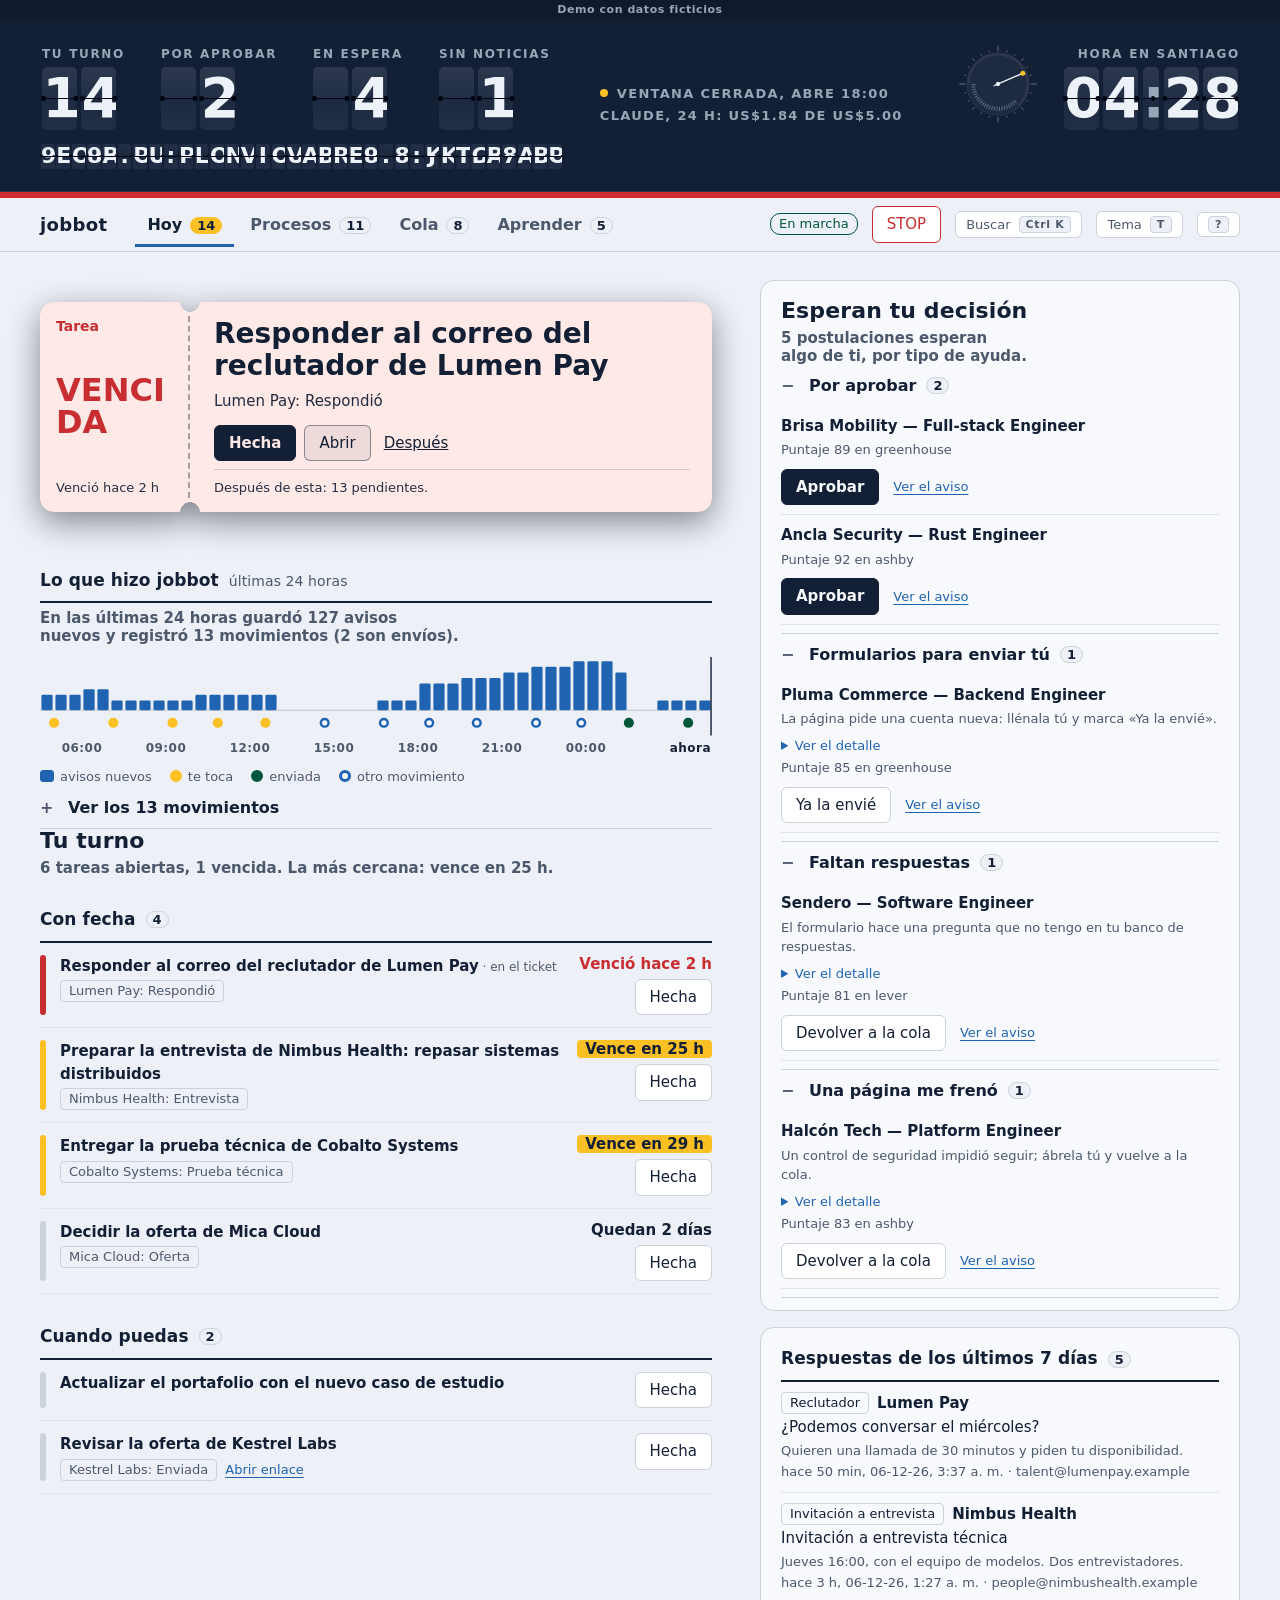
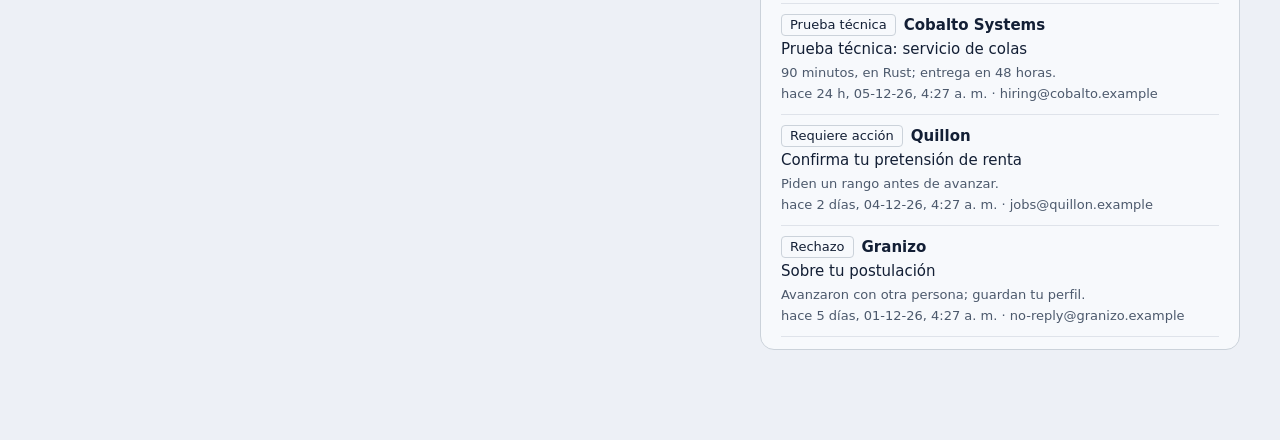
==== site/demo/index.html @ b473098a "feat: The Night Shift, a scroll-driven walkthrough of jobbot Eight acts where scrolling moves the ni" ====
<!doctype html>
<html lang="es">
<head>
<meta charset="utf-8">
<meta name="viewport" content="width=device-width, initial-scale=1">
<title>Panel</title>
<script>
/* The theme before the first paint: ?theme=dark|light wins (the demo on a site asks for it), then the choice
   made here with the T key, otherwise the system decides. */
(function () {
  try {
    var q = new URLSearchParams(location.search).get("theme");
    var t = q === "dark" || q === "light" ? q : localStorage.getItem("panel.theme");
    if (t === "dark" || t === "light") document.documentElement.setAttribute("data-theme", t);
  } catch (e) { /* the system theme stays */ }
})();
</script>
<style>
/* A station for a job search. Every application is a train going through the same five stops, the
   board at the top says at a glance what is waiting for Gonza, and gold means "your turn". The
   board is the one loud thing; everything under it is a quiet printed timetable. */
/* Two themes from one set of rules (docs/COLOR.md). Papel is the light one, Tinta the dark one; both follow the
   system until the T key or the button chooses. Colours are built in OKLCH: one blue (hue 262) for ink and
   structure because blue is the colour people read as trustworthy, its complement amber (hue 85) reserved for
   "your turn", a green only for what is confirmed and a red only for what is late. Every text pair passes
   WCAG AAA or AA, and the four meanings stay apart for the three kinds of colour blindness. */
:root {
  color-scheme: light dark;
  --paper: #edf0f6; --surface: #f7f9fc; --raise: #ffffff; --ink: #131f35; --muted: #4c596c; --line: #cbd2da; --line-soft: #dfe3ea;
  --track: #2063b0; --track-soft: #d5e9fe; --track-ink: #173c70;
  --gold: #fbc024; --gold-ink: #131f35; --gold-soft: #fcf0cb; --gold-text: #704500;
  --bad: #c72d31; --bad-soft: #fee9e7; --on-bad: #ffffff; --ok: #00563a; --ok-soft: #d7f8e8;
  --board: #131f35; --board-hi: #212e45; --board-lo: #0c1628; --board-edge: #2d384d; --chalk: #edf2f9; --chalk-dim: #99a6b8; --gap: #020511;
  --urgent: #d02b31;
  --on-board-ok: #5bf0b8;
  --shade: color-mix(in srgb, var(--gap) 45%, transparent);
  --mood: var(--track);
  --display: "Bahnschrift", "DIN Alternate", "Segoe UI Semibold", "Arial Narrow", system-ui, sans-serif;
  --cond: "Bahnschrift Condensed", "Bahnschrift", "DIN Condensed", "Arial Narrow", system-ui, sans-serif;
  --body: "Segoe UI", system-ui, -apple-system, sans-serif;
  --ease: cubic-bezier(.23, 1, .32, 1);
  --ease-expo: cubic-bezier(.16, 1, .3, 1);
}
@media (prefers-color-scheme: dark) {
  :root:not([data-theme="light"]) {
    --paper: #0a101c; --surface: #121926; --raise: #1b2331; --ink: #e9eff7; --muted: #9eacbe; --line: #2b3648; --line-soft: #1d2634;
    --track: #61afee; --track-soft: #192f46; --track-ink: #abd7fd;
    --gold: #fbc024; --gold-ink: #101a2d; --gold-soft: #3a2c01; --gold-text: #fed25f;
    --bad: #ef6661; --bad-soft: #391716; --on-bad: #060d1a; --ok: #5bf0b8; --ok-soft: #013424;
    --board: #101a2d; --board-hi: #1d283b; --board-lo: #091121; --board-edge: #2f3b50; --chalk: #edf2f9; --chalk-dim: #99a6b8; --gap: #01030c;
    --urgent: #fa6863;
  }
}
:root[data-theme="light"] { color-scheme: light; }
:root[data-theme="dark"] {
  color-scheme: dark;
  --paper: #0a101c; --surface: #121926; --raise: #1b2331; --ink: #e9eff7; --muted: #9eacbe; --line: #2b3648; --line-soft: #1d2634;
  --track: #61afee; --track-soft: #192f46; --track-ink: #abd7fd;
  --gold: #fbc024; --gold-ink: #101a2d; --gold-soft: #3a2c01; --gold-text: #fed25f;
  --bad: #ef6661; --bad-soft: #391716; --on-bad: #060d1a; --ok: #5bf0b8; --ok-soft: #013424;
  --board: #101a2d; --board-hi: #1d283b; --board-lo: #091121; --board-edge: #2f3b50; --chalk: #edf2f9; --chalk-dim: #99a6b8; --gap: #01030c;
  --urgent: #fa6863;
}
* { box-sizing: border-box; }
html { background: var(--paper); }
body { margin: 0; color: var(--ink); font: 15px/1.5 var(--body); background: var(--paper); }
:focus-visible { outline: 3px solid var(--track); outline-offset: 2px; }
a { color: var(--track); text-underline-offset: 3px; text-decoration-thickness: 1px; }
h1, h2, h3, h4 { font-family: var(--display); font-weight: 600; margin: 0; letter-spacing: .005em; }
h2 { font-size: 28px; line-height: 1.1; font-variation-settings: "wdth" 88; }
h3 { font-size: 17px; }
h4 { font-size: 15px; }
p { margin: 0; }
.muted { color: var(--muted); }
.small { font-size: 13px; }
.num { font-variant-numeric: tabular-nums; }
.wrap-any { overflow-wrap: anywhere; }
.sr { position: absolute; width: 1px; height: 1px; margin: -1px; padding: 0; overflow: hidden; clip: rect(0 0 0 0); white-space: nowrap; border: 0; }

/* ---- The board: split-flap counters. Each flap is four halves; the letters are painted by CSS from
   data-c, so no text sits in the page and a screen reader reads the plain numbers instead. */
.board { background: var(--board); color: var(--chalk); border-bottom: 1px solid var(--board-edge); }
.board-in { max-width: 1240px; margin: 0 auto; padding: 18px 20px 14px; display: grid; grid-template-columns: auto minmax(0, 1fr) auto; gap: 10px 36px; align-items: end; }
.b-info { display: grid; gap: 9px; justify-self: center; align-self: end; padding-bottom: 8px; font: 600 13px/1 var(--cond); letter-spacing: .1em; text-transform: uppercase; color: var(--chalk-dim); }
.b-info .led::before { content: ""; display: inline-block; width: 8px; height: 8px; margin-right: 9px; border-radius: 50%; background: color-mix(in srgb, var(--chalk-dim) 45%, var(--board)); vertical-align: 1px; }
.b-info .led.on::before { background: var(--on-board-ok); }
.b-info .led.off::before { background: var(--gold); }
.b-counters { display: flex; flex-wrap: wrap; gap: 14px 34px; }
.b-group { display: grid; gap: 7px; justify-items: start; }
.plate { font: 600 12px/1 var(--cond); letter-spacing: .14em; text-transform: uppercase; color: var(--chalk-dim); padding-left: 2px; }
.b-clock { display: flex; align-items: flex-end; gap: 18px; }
.b-time { display: grid; gap: 7px; justify-items: end; }
.b-dial { display: block; width: 92px; height: 92px; flex: none; }
.dl-face { fill: color-mix(in srgb, var(--chalk) 5%, transparent); stroke: var(--board-edge); stroke-width: 1; }
.dl-busy { fill: none; stroke: var(--chalk-dim); stroke-opacity: .5; stroke-width: 5; stroke-dasharray: 1.3 1.7; }
.dl-rail { fill: none; stroke: var(--board-edge); stroke-width: 3; }
.dl-lit { fill: none; stroke: var(--on-board-ok); stroke-width: 3; stroke-linecap: round; }
.dl-tick { stroke: var(--chalk-dim); stroke-width: 1; stroke-opacity: .75; }
.dl-hand line { stroke: var(--chalk); stroke-width: 1.6; stroke-linecap: round; }
.dl-tip { fill: var(--gold); }
.dl-hub { fill: var(--chalk); }
.flaps { display: inline-flex; align-items: center; font-family: var(--cond); font-weight: 700; }
.flaps.big { font-size: 56px; }
.flaps.mid { font-size: 56px; }
.flaps.small { font-size: 22px; }
.fl { position: relative; display: inline-block; width: .62em; height: 1.12em; margin: 0 .04em; perspective: 520px; font-size: 1em; line-height: 1.12; }
.fl.colon { width: .3em; }
.fl > i { position: absolute; left: 0; right: 0; height: 50%; overflow: hidden; font-style: normal; backface-visibility: hidden; }
.fl > i::before { content: attr(data-c); position: absolute; left: 0; right: 0; height: 200%; text-align: center; line-height: 1.12em; color: var(--chalk); }
.fl .t, .fl .ft { top: 0; border-radius: .09em .09em 0 0; background: linear-gradient(180deg, var(--board-edge), var(--board-hi)); transform-origin: 50% 100%; }
.fl .b, .fl .fb { bottom: 0; border-radius: 0 0 .09em .09em; background: linear-gradient(180deg, color-mix(in srgb, var(--board-hi) 70%, var(--board)), var(--board-hi)); transform-origin: 50% 0; }
.fl .t::before, .fl .ft::before { top: 0; }
.fl .b::before, .fl .fb::before { top: -100%; }
.fl .ft, .fl .fb { visibility: hidden; z-index: 3; }
.fl .fb { transform: rotateX(90deg); }
.flaps.zero .fl > i::before { color: var(--chalk-dim); }
.fl.go .ft, .fl.go .fb { visibility: visible; }
.fl::after { content: ""; position: absolute; left: 0; right: 0; top: calc(50% - .5px); height: 1px; background: var(--gap); z-index: 4; }
.fl::before { content: ""; position: absolute; top: calc(50% - .04em); left: -.02em; width: .08em; height: .08em; border-radius: 50%; background: var(--gap);
  box-shadow: calc(.62em - .04em) 0 0 var(--gap); z-index: 5; }
.fl.colon::before { box-shadow: none; left: 50%; }
.fl.colon > i::before { color: var(--chalk-dim); }
.fl.dim > i::before { color: var(--chalk-dim); }
.b-line { max-width: 1240px; margin: 0 auto; padding: 0 20px 16px; }
.b-line .flaps { max-width: 100%; overflow: hidden; }
.b-line .fl .t, .b-line .fl .ft { background: linear-gradient(180deg, var(--board-hi), color-mix(in srgb, var(--board-hi) 70%, var(--board))); }

/* The edge of the platform: its colour is the state of the day, readable from across the room. */
.platform { height: 6px; background-color: var(--mood); position: relative; overflow: hidden; }
.platform[data-mood="stop"] { background-image: repeating-linear-gradient(135deg, var(--gold) 0 8px, var(--board) 8px 16px); }
.platform::after { content: ""; position: absolute; top: 0; bottom: 0; width: 38%; left: -45%; opacity: 0;
  background: linear-gradient(90deg, transparent, rgba(255, 255, 255, .85), transparent); }
.platform.ceremony::after { animation: sweep 2.2s var(--ease) 1; }
@keyframes sweep { 0% { left: -45%; opacity: .9; } 100% { left: 110%; opacity: 0; } }

/* ---- Bar: sections and controls */
header.top { position: sticky; top: 0; z-index: 2; background: var(--paper);
  border-bottom: 1px solid var(--line); }
.top-in { display: flex; flex-wrap: wrap; align-items: center; gap: 8px 28px; max-width: 1240px; margin: 0 auto; padding: 0 20px; }
.brand { font: 600 18px var(--display); padding: 12px 0; letter-spacing: .02em; }
nav.tabs { display: flex; gap: 4px; position: relative; }
.tab-ink { position: absolute; left: 0; bottom: 0; width: 0; height: 3px; background: var(--track); pointer-events: none;
  transition: transform .34s var(--ease), width .34s var(--ease); }
nav.tabs button { border: 0; border-bottom: 3px solid transparent; border-radius: 0; background: none; padding: 13px 12px 10px;
  font: 600 16px var(--display); color: var(--muted); cursor: pointer; display: inline-flex; gap: 8px; align-items: baseline; }
nav.tabs button:hover { color: var(--ink); }
nav.tabs button[aria-selected="true"] { color: var(--ink); }
nav.tabs button.pop .count { animation: pop .32s var(--ease) 1; }
.count { font: 600 13px var(--display); min-width: 22px; text-align: center; padding: 0 6px; border-radius: 10px;
  background: var(--paper); color: var(--ink); border: 1px solid var(--line); font-variant-numeric: tabular-nums; }
.count.hot { background: var(--gold); color: var(--gold-ink); border-color: var(--gold); }
#controls { display: flex; flex-wrap: wrap; gap: 6px 14px; align-items: center; margin-left: auto; padding: 8px 0; }

main { max-width: 1240px; margin: 0 auto; padding: 28px 20px 90px; background: var(--paper); }
@media (max-width: 700px) {
  header.top { position: static; }
  .top-in { padding: 0 12px; gap: 0 12px; }
  .brand { padding: 10px 0 0; }
  nav.tabs { order: 3; width: 100%; overflow-x: auto; }
  nav.tabs button { flex: 1 0 auto; justify-content: center; padding: 10px 6px 8px; font-size: 14px; gap: 4px; }
  #controls { margin-left: 0; padding: 4px 0 10px; width: 100%; }
  main { padding: 18px 12px 60px; }
  .detail { padding: 14px; }
  .board-in { padding: 12px 12px 8px; grid-template-columns: minmax(0, 1fr); gap: 8px; }
  .b-clock { display: none; }
  .b-info { justify-self: start; gap: 6px; padding-bottom: 0; font-size: 11px; }
  .b-counters { flex-wrap: nowrap; gap: 8px 14px; justify-content: space-between; }
  .plate { font-size: 10px; letter-spacing: .08em; }
  .flaps.big, .flaps.mid { font-size: 34px; }
  .flaps.small { font-size: 12px; }
  .b-line { padding: 0 12px 12px; }
}

/* ---- Buttons and chips */
button { font: inherit; color: inherit; background: var(--raise); border: 1px solid var(--line); border-radius: 6px; padding: 6px 14px; cursor: pointer;
  transition: border-color .15s, background-color .15s, transform .15s var(--ease); }
button:hover:not(:disabled) { border-color: var(--ink); }
button:active:not(:disabled) { transform: translateY(1px); }
button:disabled { opacity: .5; cursor: default; }
button.primary { background: var(--ink); color: var(--surface); border-color: var(--ink); font-weight: 600; }
button.danger { color: var(--bad); border-color: var(--bad); }
button.link { border: 0; background: none; padding: 0; color: inherit; text-align: left; font-weight: 600; }
button.link:hover { text-decoration: underline; }
.chip { display: inline-block; padding: 0 8px; border-radius: 4px; border: 1px solid var(--line); font-size: 13px; line-height: 20px; white-space: nowrap; }
.chip.turn { background: var(--gold); border-color: var(--gold); color: var(--gold-ink); font-weight: 700; }
.chip.check { border: 1px dashed var(--gold); background: var(--gold-soft); }
.chip.wait { border-color: var(--track); color: var(--track); }
.chip.late { background: var(--bad-soft); border-color: var(--bad); color: var(--bad); font-weight: 700; }
.chip.good { background: var(--ok-soft); border-color: var(--ok); color: var(--ok); font-weight: 700; }
.chip.late::before { content: "! "; }
.chip.good::before { content: "\2713  "; }
.badge { display: inline-block; padding: 0 8px; border-radius: 10px; border: 1px solid var(--line); font-size: 13px; line-height: 20px; }
.badge.ok { color: var(--ok); border-color: var(--ok); }
.badge.bad { color: var(--bad); border-color: var(--bad); }
.row { display: flex; flex-wrap: wrap; gap: 8px; align-items: center; }
.row.between { justify-content: space-between; }

/* ---- Hoy */
.hoy { display: grid; grid-template-columns: minmax(0, 1.4fr) minmax(0, 1fr); gap: 20px 48px; align-items: start; }
@media (max-width: 1000px) { .hoy { grid-template-columns: minmax(0, 1fr); } }
/* The ticket and the list share the left column; the decisions take the right one from the top. */
.hoy h2 { font-size: 22px; }
@media (min-width: 1001px) {
  .hoy { grid-template-rows: auto 1fr; }
  .hoy > :nth-child(1) { grid-column: 1; grid-row: 1; }
  .hoy > :nth-child(2) { grid-column: 1; grid-row: 2; }
  .hoy > :nth-child(3) { grid-column: 2; grid-row: 1 / span 2; }
}
.hoy > :nth-child(3) > section { background: var(--surface); border: 1px solid var(--line); border-radius: 14px; padding: 18px 20px 12px; }
.hoy > :nth-child(3) > .block { margin-top: 16px; }
.lead { font: 600 15px var(--display); color: var(--muted); margin-top: 6px; text-wrap: balance; }
.block { margin-top: 30px; }
.block > h3 { padding-bottom: 8px; border-bottom: 2px solid var(--ink); display: flex; gap: 10px; align-items: baseline; }
.block > h3 .count { align-self: center; }
.items { list-style: none; margin: 0; padding: 0; }
.item { display: grid; grid-template-columns: 6px minmax(0, 1fr) auto; gap: 0 14px; padding: 12px 0; border-bottom: 1px solid var(--line-soft); align-items: start; }
.item::before { content: ""; align-self: stretch; border-radius: 3px; background: var(--line); }
.item.now::before { background: var(--gold); }
.item.late::before { background: var(--bad); }
.item.plain { grid-template-columns: minmax(0, 1fr) auto; }
.item.plain::before { display: none; }
.item.stack { grid-template-columns: minmax(0, 1fr); }
.item.next .item-title::after { content: "  \00B7  en el ticket"; font-weight: 500; font-size: 12px; color: var(--muted); }
.act-row { margin-top: 6px; gap: 8px 14px; }
.item-main { display: grid; gap: 3px; min-width: 0; }
.item-title { font-weight: 600; overflow-wrap: anywhere; }
.item-side { display: grid; gap: 6px; justify-items: end; text-align: right; }
.when { font: 600 15px var(--cond); font-variant-numeric: tabular-nums; white-space: nowrap; }
.when.late { color: var(--bad); }
.when.soon { color: var(--gold-ink); background: var(--gold); padding: 0 8px; border-radius: 4px; }
.group { border-bottom: 1px solid var(--line); }
.group > summary { cursor: pointer; padding: 11px 0; font: 600 16px var(--display); display: flex; gap: 10px; align-items: center; list-style: none; }
.group > summary::-webkit-details-marker { display: none; }
.group > summary::before { content: "+"; width: 18px; color: var(--muted); }
.group[open] > summary::before { content: "\2212"; }
.group > .items { padding-bottom: 8px; }
.group .item { padding: 9px 0; }
.fold { margin-top: 4px; }
.fold > summary { cursor: pointer; color: var(--track); font-size: 13px; }
pre.wrap { white-space: pre-wrap; word-break: break-word; max-height: 320px; overflow: auto; background: var(--paper);
  border: 1px solid var(--line); border-radius: 4px; padding: 8px; font: 13px/1.45 var(--body); margin: 6px 0 0; }
.mail { padding: 10px 0; border-bottom: 1px solid var(--line-soft); display: grid; gap: 2px; }
.empty { padding: 14px 0; color: var(--muted); }
.fresh { animation: fresh 2.6s var(--ease) 1; }
@keyframes fresh { 0% { background-color: color-mix(in srgb, var(--track) 24%, transparent); } 100% { background-color: transparent; } }

/* ---- The ticket: the one thing to do now. Its colour says what kind of ask it is (gold: your
   move, teal: the bot waits for your stamp, red: late or stuck), and doing it punches it. */
.ticket-slot { margin: 22px 0 6px; min-height: 0; }
.ticket-wrap { filter: drop-shadow(0 10px 16px var(--shade)); }
.ticket { --tk: var(--gold-soft); --tk-ink: var(--gold-text); --stub: 150px; position: relative; display: grid; grid-template-columns: var(--stub) minmax(0, 1fr);
  color: var(--tk-ink); border-radius: 14px; overflow: hidden;
  -webkit-mask: radial-gradient(circle 10px at var(--stub) 0, transparent 97%, #000) top / 100% 51% no-repeat, radial-gradient(circle 10px at var(--stub) 100%, transparent 97%, #000) bottom / 100% 51% no-repeat;
  mask: radial-gradient(circle 10px at var(--stub) 0, transparent 97%, #000) top / 100% 51% no-repeat, radial-gradient(circle 10px at var(--stub) 100%, transparent 97%, #000) bottom / 100% 51% no-repeat; }
.ticket[data-tone="approve"] { --tk: var(--track-soft); --tk-ink: var(--track-ink); }
.ticket[data-tone="late"] { --tk: var(--bad-soft); --tk-ink: var(--ink); }
.ticket[data-tone="late"] .t-kind, .ticket[data-tone="late"] .t-when { color: var(--bad); }
.ticket-stub, .ticket-body { background: var(--tk); }
.ticket-stub { position: relative; padding: 16px 16px 14px; display: grid; align-content: space-between; gap: 8px; min-height: 150px; }
.ticket-stub::after { content: ""; position: absolute; right: 0; top: 14px; bottom: 14px; border-right: 2px dashed color-mix(in srgb, var(--tk-ink) 38%, transparent); }
.t-kind { font: 600 14px var(--display); }
.t-when { font: 700 44px/1 var(--cond); font-variant-numeric: tabular-nums; letter-spacing: .01em; overflow-wrap: anywhere; }
.t-when.small-text { font-size: 32px; letter-spacing: 0; }
.t-sub { font-size: 13px; opacity: .92; }
.ticket-body { padding: 16px 22px 14px 24px; display: grid; gap: 8px; align-content: start; min-width: 0; }
.t-title { font: 600 28px/1.15 var(--display); overflow-wrap: anywhere; text-wrap: balance; }
.t-title button.link { font: inherit; }
.t-why { font-size: 15px; opacity: .94; overflow-wrap: anywhere; }
.t-acts { margin-top: 4px; }
.ticket button { background: color-mix(in srgb, var(--tk-ink) 7%, transparent); border-color: color-mix(in srgb, var(--tk-ink) 45%, transparent); color: var(--tk-ink); }
.ticket button:hover:not(:disabled) { border-color: var(--tk-ink); background: color-mix(in srgb, var(--tk-ink) 14%, transparent); }
.ticket button.primary { background: var(--tk-ink); color: var(--tk); border-color: var(--tk-ink); }
.ticket button.ghost { background: none; border-color: transparent; text-decoration: underline; padding-left: 4px; padding-right: 4px; }
.t-after { margin-top: auto; padding-top: 8px; font-size: 13px; opacity: .92; border-top: 1px solid color-mix(in srgb, var(--tk-ink) 18%, transparent); }
.t-link { align-self: center; font-size: 14px; color: var(--tk-ink); }
.ticket-clear { display: flex; gap: 18px; align-items: center; padding: 22px 24px; border: 2px dashed var(--line); border-radius: 14px; background: var(--surface); }
.clear-mark { flex: none; width: 46px; height: 46px; border-radius: 50%; border: 4px solid var(--ok); position: relative; }
.clear-mark::after { content: ""; position: absolute; left: 12px; top: 5px; width: 11px; height: 20px; border: solid var(--ok); border-width: 0 4px 4px 0; transform: rotate(40deg); }
.clear-title { font: 600 22px var(--display); }
.punch { position: absolute; left: calc(var(--stub) / 2 - 11px); top: 50%; width: 22px; height: 22px; margin-top: -11px; border-radius: 50%; background: var(--paper);
  box-shadow: inset 0 2px 3px rgba(0, 0, 0, .35); transform: scale(0); z-index: 2; }
.ticket.punched .punch { animation: punch .26s var(--ease) forwards; }
.ticket.punched { animation: press .26s var(--ease); }
.ticket-wrap { transform: perspective(1100px) rotateX(var(--rx, 0deg)) rotateY(var(--ry, 0deg)); transition: transform .18s ease-out; }
.ticket::before { content: none; }
.ticket-wrap.in { animation: ticket-in .42s var(--ease) 1; }
.ticket-wrap.out { animation: ticket-out .24s ease-in forwards; }
@keyframes punch { 0% { transform: scale(0); } 60% { transform: scale(1.25); } 100% { transform: scale(1); } }
@keyframes press { 40% { transform: translateY(2px) scale(.995); } }
@keyframes ticket-in { from { transform: translateX(34px) rotate(.8deg); opacity: 0; } }
@keyframes ticket-out { to { transform: translateX(-46px) rotate(-.8deg); opacity: 0; } }
@media (max-width: 700px) {
  .ticket { --stub: 96px; }
  .t-when { font-size: 32px; }
  .t-when.small-text { font-size: 19px; }
  .plan { overflow-x: auto; padding-bottom: 6px; }
  .plan-in { min-width: 760px; }
  .t-title { font-size: 20px; }
  .ticket-body { padding: 14px 14px 12px 16px; }
}

/* ---- Procesos */
.plan { margin-top: 6px; }
.plan svg { display: block; width: 100%; height: auto; overflow: visible; }
.line { display: grid; grid-template-columns: repeat(5, minmax(0, 1fr)); margin-top: 2px; }
.station { text-align: center; padding: 0 4px; min-width: 0; }
.station-n { font: 700 46px/1 var(--cond); font-variant-numeric: tabular-nums; }
.station-l { font: 600 15px var(--display); }
.station-c { color: var(--muted); font-size: 13px; min-height: 20px; }
.station.empty-stop .station-n { color: var(--muted); opacity: .55; }
.filters { display: flex; flex-wrap: wrap; gap: 8px; margin: 22px 0 6px; }
@media (max-width: 700px) { .filters { flex-wrap: nowrap; overflow-x: auto; padding-bottom: 4px; } .filters button { flex: none; } }
.filters button[aria-pressed="true"] { background: var(--ink); color: var(--surface); border-color: var(--ink); }
.grid-head, .proc { display: grid; grid-template-columns: minmax(180px, 1.5fr) 150px 112px minmax(130px, 1fr) minmax(190px, 1.4fr) 112px;
  gap: 4px 16px; align-items: center; padding-left: 12px; }
.grid-head { padding: 8px 0 8px 12px; border-bottom: 2px solid var(--ink); font: 600 14px var(--display); color: var(--muted); }
.proc { padding-top: 11px; padding-bottom: 11px; border-bottom: 1px solid var(--line-soft); }
.proc.mine { background: linear-gradient(90deg, var(--gold-soft), transparent 28%); box-shadow: inset 4px 0 0 var(--gold); }
.clamp { display: -webkit-box; -webkit-line-clamp: 3; -webkit-box-orient: vertical; overflow: hidden; }
.proc-name { display: grid; gap: 1px; min-width: 0; }
.proc-name .small { overflow-wrap: anywhere; }
.steps { display: flex; gap: 5px; align-items: center; }
.step { width: 14px; height: 14px; border-radius: 50%; border: 3px solid var(--track-soft); background: var(--surface); }
.step.done { background: var(--track); border-color: var(--track); }
.step.here { background: var(--surface); border-color: var(--track); box-shadow: 0 0 0 3px var(--track-soft); }
.step-label { font-size: 13px; color: var(--muted); }
.since { display: flex; align-items: center; gap: 8px; }
.since.stale { color: var(--bad); font-weight: 600; }
.ring { width: 22px; height: 22px; flex: none; }
.ring circle { fill: none; stroke-width: 3.2; }
.ring .rt { stroke: var(--line); }
.ring .rv { stroke: var(--track); stroke-linecap: round; transition: stroke-dashoffset .9s var(--ease); }
.ring.warm .rv { stroke: var(--gold); }
.ring.hot .rv { stroke: var(--bad); }
@media (max-width: 980px) {
  .grid-head { display: none; }
  .proc { grid-template-columns: minmax(0, 1fr) auto; }
  .proc > :nth-child(n+3) { grid-column: 1 / -1; }
}
/* the live map of cars */
.car rect { fill: var(--track-soft); stroke: var(--track); stroke-width: 1.5; }
.car text { font: 700 14px var(--cond); fill: var(--track-ink); letter-spacing: .04em; pointer-events: none; }
.car.mine rect { fill: var(--gold); stroke: var(--gold); }
.car.mine text { fill: var(--gold-ink); }
.car.check rect { fill: var(--surface); stroke: var(--gold); stroke-width: 2; stroke-dasharray: 4 3; }
.car.check text { fill: var(--ink); }
.car.ghost rect { fill: var(--surface); stroke: var(--muted); stroke-dasharray: 3 3; }
.car.ghost text { fill: var(--muted); }
.car .late-dot { fill: var(--bad); stroke: var(--surface); stroke-width: 2; }
.car { cursor: pointer; outline: none; }
.car:focus-visible rect, .car:hover rect { stroke-width: 3; }
.map-label { font: 600 12px var(--cond); fill: var(--muted); letter-spacing: .04em; }
.map-track { stroke: var(--track); stroke-width: 4; stroke-linecap: butt; }
.map-river { fill: url(#river-g); }
.rg-a { stop-color: var(--track); stop-opacity: .38; }
.rg-b { stop-color: var(--ok); stop-opacity: .5; }
.map-flow { stroke: var(--paper); stroke-opacity: .7; stroke-width: 2; stroke-linecap: round; stroke-dasharray: 1 15; animation: flow 2.6s linear infinite; }
@keyframes flow { to { stroke-dashoffset: -32; } }
body.away .map-flow { animation: none; }
.car .wheel { fill: var(--ink); opacity: .55; }
.map-stop { fill: var(--surface); stroke: var(--track); stroke-width: 4.5; }
.map-stop.off { stroke: var(--track-soft); }
.map-num { font: 700 12px var(--cond); fill: var(--track-ink); text-anchor: middle; }
.map-siding { stroke: var(--muted); stroke-width: 2.5; stroke-dasharray: 5 4; fill: none; }
.map-legend { margin-top: 6px; display: flex; flex-wrap: wrap; gap: 4px 18px; align-items: center; }
.sw { display: inline-block; width: 22px; height: 12px; border-radius: 3px; margin-right: 6px; vertical-align: -1px; border: 1.5px solid var(--track); background: var(--track-soft); }
.sw.mine { background: var(--gold); border-color: var(--gold); }
.sw.check { background: var(--surface); border: 2px dashed var(--gold); }
.sw.ghost { background: var(--surface); border: 1.5px dashed var(--muted); }
.map-rail { stroke: var(--track); stroke-opacity: .45; stroke-width: 2; stroke-linecap: round; }
.map-yard { stroke: var(--track); stroke-opacity: .45; stroke-width: 2; }
.car.fresh rect { animation: carpulse 1.4s var(--ease) 3; }
@keyframes carpulse { 50% { stroke-width: 5; filter: brightness(1.25); } }

/* ---- Cola, listas */
.queue-row { display: grid; grid-template-columns: 44px minmax(0, 1fr) auto; gap: 12px; padding: 10px 0; border-bottom: 1px solid var(--line-soft); align-items: baseline; }
.score { font: 700 22px var(--cond); font-variant-numeric: tabular-nums; color: var(--muted); }

/* ---- Detalle */
.detail { display: none; position: fixed; top: 0; right: 0; bottom: 0; width: min(580px, 100vw); overflow: auto; outline: none;
  background: var(--surface); border-left: 1px solid var(--line); padding: 20px; z-index: 3; box-shadow: -18px 0 40px -24px var(--shade);
  view-transition-name: drawer; }
.detail.open { display: block; }
@supports not (view-transition-name: none) { .detail.open { animation: drawer .28s var(--ease); } }
@keyframes drawer { from { transform: translateX(28px); opacity: 0; } }
.detail h2 { font-size: 22px; }
.detail h3 { margin: 22px 0 8px; padding-bottom: 6px; border-bottom: 1px solid var(--line); font-size: 16px; }
.detail ul { margin: 0; padding-left: 20px; }
.detail li { margin: 3px 0; }
img.shot { max-width: 100%; border: 1px solid var(--line); border-radius: 4px; }
input[type="text"], textarea, select { font: inherit; color: inherit; background: var(--paper); border: 1px solid var(--line);
  border-radius: 6px; padding: 7px 9px; width: 100%; max-width: 560px; }
select { width: auto; }
table { border-collapse: collapse; }
td { padding: 2px 14px 2px 0; }

/* ---- Aprender */
.learn { max-width: 760px; }
.question { font: 600 22px/1.35 var(--display); }
.card-q { perspective: 900px; background: var(--raise); border: 1px solid var(--line); border-radius: 16px; padding: 22px 24px;
  box-shadow: 0 18px 34px -24px var(--shade), inset 4px 0 0 var(--track); }
.card-q .question { font-size: 26px; margin: 6px 0 14px; }
.card-q textarea { max-width: none; }
#answer { border-left: 4px solid var(--track); background: var(--track-soft); color: var(--ink); font-size: 14px; }
button[data-grade] { min-width: 44px; font-weight: 700; font-family: var(--cond); font-size: 18px; border-width: 2px; border-color: var(--g); background: color-mix(in srgb, var(--g) 14%, var(--raise)); }
button[data-grade="0"] { --g: var(--muted); } button[data-grade="1"] { --g: color-mix(in srgb, var(--track) 22%, var(--muted)); }
button[data-grade="2"] { --g: color-mix(in srgb, var(--track) 44%, var(--muted)); } button[data-grade="3"] { --g: color-mix(in srgb, var(--track) 66%, var(--muted)); }
button[data-grade="4"] { --g: color-mix(in srgb, var(--track) 86%, var(--muted)); } button[data-grade="5"] { --g: var(--track); }
#answer { transform-origin: 50% 0; animation: unfold .45s var(--ease) 1; }
@keyframes unfold { from { transform: rotateX(-75deg); opacity: 0; } }

.fatal { padding: 24px 0; color: var(--bad); font-weight: 600; }
.toast { position: fixed; left: 50%; bottom: 16px; transform: translateX(-50%); max-width: 90vw; padding: 9px 16px;
  border-radius: 6px; background: var(--ink); color: var(--surface); opacity: 0; pointer-events: none; transform: translate(-50%, 14px);
  transition: opacity .2s, transform .28s var(--ease); z-index: 4; }
.toast.show { opacity: 1; transform: translate(-50%, 0); }
.toast.bad { background: var(--bad); color: var(--on-bad); }

/* ---- The command palette */
.kbd-btn { display: inline-flex; gap: 8px; align-items: center; padding: 3px 10px; font-size: 13px; color: var(--muted); }
.kbd-btn kbd { font: 600 11px var(--cond); letter-spacing: .06em; padding: 1px 6px; border: 1px solid var(--line); border-radius: 4px; background: var(--paper); color: var(--muted); }
.pal-back { position: fixed; inset: 0; z-index: 6; display: grid; justify-items: center; align-content: start; padding: 13vh 14px 0;
  background: color-mix(in srgb, var(--gap) 62%, transparent); animation: pal-fade .16s ease-out; }
.pal { width: min(640px, 100%); background: var(--raise); color: var(--ink); border: 1px solid var(--line); border-radius: 16px; overflow: hidden;
  box-shadow: 0 30px 70px -20px var(--shade); animation: pal-in .2s var(--ease); }
.pal input { display: block; width: 100%; max-width: none; border: 0; border-bottom: 1px solid var(--line); border-radius: 0; background: none; padding: 17px 20px; font-size: 18px; }
.pal input:focus-visible { outline: none; box-shadow: inset 0 -3px 0 var(--track); }
.pal-list { list-style: none; margin: 0; padding: 6px; max-height: 50vh; overflow: auto; }
.pal-item { display: grid; grid-template-columns: 112px minmax(0, 1fr) auto; gap: 12px; align-items: baseline; padding: 9px 12px; border-radius: 9px; cursor: pointer; }
.pal-item.on { background: var(--track-soft); box-shadow: inset 3px 0 0 var(--track); }
.pal-kind { font: 600 12px var(--cond); letter-spacing: .08em; text-transform: uppercase; color: var(--muted); }
.pal-text { font-weight: 600; overflow-wrap: anywhere; }
.pal-extra { font-size: 12px; color: var(--muted); }
.pal-empty { padding: 16px 12px; color: var(--muted); }
.pal-foot { padding: 8px 16px; font-size: 12px; color: var(--muted); border-top: 1px solid var(--line); background: var(--surface); }
@keyframes pal-fade { from { opacity: 0; } }
@keyframes pal-in { from { transform: translateY(-10px) scale(.98); opacity: 0; } }
@media (max-width: 700px) { .kbd-btn kbd, #open-keys { display: none; } .pal-item { grid-template-columns: minmax(0, 1fr); gap: 2px; } }

/* ---- Moving between things. The board stays put; a section slides the way you went (Hoy to Procesos is forward);
   the drawer grows out of the row you opened and leaves back into it; lists glide to their new order. The
   browser does the heavy lifting (view transitions) and the page works exactly the same without them. */
::view-transition { pointer-events: none; }
::view-transition-group(root) { animation: none; }
::view-transition-old(root), ::view-transition-new(root) { animation: none; mix-blend-mode: normal; }
main { view-transition-name: page; }
::view-transition-group(page) { animation-duration: 0s; }
::view-transition-old(page), ::view-transition-new(page) { animation: none; mix-blend-mode: normal; }
[data-vt="sun"]::view-transition-new(page) { animation: sun-in .74s var(--ease-expo) both; }
[data-vt="sun"]::view-transition-old(page) { animation: sun-old .74s var(--ease-expo) both; }
/* Moving along the line: the page slides toward the stop you chose and turns a little as it leaves, the way the
   panel did in the story. Two or three stops away is a longer ride. */
[data-vt="fwd"] { --vt-dir: 1; }
[data-vt="back"] { --vt-dir: -1; }
[data-vt="fwd"]::view-transition-old(page), [data-vt="back"]::view-transition-old(page) { animation: travel-out var(--vt-time, .62s) var(--ease-expo) both; }
[data-vt="fwd"]::view-transition-new(page), [data-vt="back"]::view-transition-new(page) { animation: travel-in var(--vt-time, .62s) var(--ease-expo) both; }
@keyframes travel-out { to { opacity: 0; transform: perspective(1500px) translateX(calc(var(--vt-dir, 1) * -9%)) rotateY(calc(var(--vt-dir, 1) * 10deg)) scale(.95); } }
@keyframes travel-in { from { opacity: 0; transform: perspective(1500px) translateX(calc(var(--vt-dir, 1) * 9%)) rotateY(calc(var(--vt-dir, 1) * -10deg)) scale(.95); } }
.platform .rider { position: absolute; top: 0; bottom: 0; left: 0; width: 56px; border-radius: 3px; background: var(--chalk); opacity: 0; pointer-events: none; }
@keyframes sun-in { from { clip-path: circle(0 at var(--vt-x, 50%) var(--vt-y, 0)); } to { clip-path: circle(var(--vt-r, 160vmax) at var(--vt-x, 50%) var(--vt-y, 0)); } }
@keyframes sun-old { to { transform: scale(.985); opacity: .45; } }
::view-transition-old(drawer):only-child { animation: drawer-out .22s ease-in both; }
::view-transition-new(drawer):only-child { animation: drawer-in .36s var(--ease) both; }
::view-transition-group(drawer) { animation-duration: .3s; animation-timing-function: var(--ease); }
[data-vt="next"]::view-transition-old(drawer) { animation: vt-out .14s ease-in both; }
[data-vt="next"]::view-transition-new(drawer) { animation: vt-in .3s var(--ease) both; }
[data-vt="prev"]::view-transition-old(drawer) { animation: vt-out-r .14s ease-in both; }
[data-vt="prev"]::view-transition-new(drawer) { animation: vt-in-r .3s var(--ease) both; }
::view-transition-group(job) { animation-duration: .42s; animation-timing-function: var(--ease); z-index: 1; }
::view-transition-old(job), ::view-transition-new(job) { height: 100%; width: 100%; object-fit: none; object-position: left center; }
@keyframes vt-out { to { opacity: 0; transform: translateX(-26px); } }
@keyframes vt-in { from { opacity: 0; transform: translateX(26px); } }
@keyframes vt-out-r { to { opacity: 0; transform: translateX(26px); } }
@keyframes vt-in-r { from { opacity: 0; transform: translateX(-26px); } }
@keyframes drawer-out { to { opacity: 0; transform: translateX(44px); } }
@keyframes drawer-in { from { opacity: 0; transform: translateX(44px); } }
@keyframes pop { 40% { transform: scale(1.28); } }
/* where you are: the row the keyboard is on, the thing you were sent to, and what a car and its row share */
li[data-card], li[data-task], section, .ticket-wrap { scroll-margin: 96px 0 28px; }
li.cur { background: color-mix(in srgb, var(--track) 12%, transparent); box-shadow: inset 4px 0 0 var(--track); }
.locate { animation: locate 1.6s var(--ease) 1; border-radius: 10px; }
@keyframes locate { 0%, 40% { outline: 3px solid var(--track); outline-offset: 6px; } 100% { outline: 3px solid transparent; outline-offset: 14px; } }
.proc.hl { background: color-mix(in srgb, var(--track) 11%, transparent); }
.car.hl rect { stroke-width: 3.5; filter: brightness(1.18); }
.b-group[role="button"] { cursor: pointer; border-radius: 8px; padding: 4px 6px 6px; margin: -4px -6px -6px; transition: background-color .15s; }
.b-group[role="button"]:hover { background: rgba(255, 255, 255, .06); }
.b-group[role="button"]:focus-visible { outline: 2px solid var(--chalk); outline-offset: 2px; }
.seq { display: inline-flex; align-items: center; gap: 4px; color: var(--muted); font-size: 13px; font-variant-numeric: tabular-nums; }
.seq button { padding: 2px 9px; }
.timeline { list-style: none; margin: 0; padding: 2px 0 2px 18px; border-left: 2px solid var(--track-soft); }
.timeline li { position: relative; display: grid; gap: 1px; padding: 6px 0 8px; margin: 0; }
.timeline li::before { content: ""; position: absolute; left: -25px; top: 11px; width: 10px; height: 10px; border-radius: 50%; background: var(--surface); border: 3px solid var(--track); }
.timeline li:first-child::before { background: var(--ink); border-color: var(--ink); }
.bars { display: grid; gap: 2px; }
.bar-row { display: grid; grid-template-columns: minmax(110px, 1.3fr) 2fr 38px; gap: 12px; align-items: center; padding: 3px 0; }
.bar-t { display: block; height: 9px; border-radius: 5px; background: var(--line-soft); overflow: hidden; }
.bar-t i { display: block; height: 100%; width: calc(var(--w, 0) * 100%); border-radius: 5px; background: var(--track); transform-origin: 0 50%; animation: grow .7s var(--ease) both; }
.bar-v { font: 700 16px var(--cond); text-align: right; }
@keyframes grow { from { transform: scaleX(0); } }
.keys { position: fixed; left: 16px; bottom: 16px; z-index: 5; width: min(360px, calc(100vw - 32px)); padding: 14px 16px; border-radius: 12px;
  background: var(--raise); border: 1px solid var(--line); box-shadow: 0 22px 50px -18px var(--shade); animation: pal-in .2s var(--ease); }
.keys h3 { font-size: 15px; margin-bottom: 8px; }
.keys dl { margin: 0; display: grid; grid-template-columns: auto 1fr; gap: 6px 14px; font-size: 14px; }
.keys dt kbd { font: 600 12px var(--cond); padding: 1px 7px; border: 1px solid var(--line); border-radius: 4px; background: var(--paper); }
.keys dd { margin: 0; color: var(--muted); }

/* ---- One app, one way of moving: the same gestures as the story that introduces it. A section opens as a
   sun; its title rises out of its baseline; what it lists comes in one after another; the funnel draws itself and
   counts; an approval fills, then confirms in green. All of it plays only when you change section, never on
   the silent refresh, and none of it when the system asks for less motion. */
@property --n { syntax: "<integer>"; inherits: true; initial-value: 0; }
#app.entering h2 { animation: title-rise .8s var(--ease-expo) .06s both; }
#app.entering :is(.ticket-wrap, .lead, li.item, li.proc, li.queue-row, .mail, .station, .block > h3, .card-q, .ticket-clear) {
  animation: row-in .55s var(--ease) calc(var(--i, 0) * 30ms + .16s) both; }
@keyframes title-rise { from { transform: translateY(100%); clip-path: inset(0 0 100% 0); } to { transform: translateY(0); clip-path: inset(0 0 0 0); } }
@keyframes row-in { from { opacity: 0; transform: translateY(12px); } }
#app.entering .station-n { position: relative; color: transparent; }
#app.entering .station-n::after { content: counter(n); counter-reset: n var(--n); position: absolute; inset: 0; color: var(--ink);
  animation: count-up 1.05s var(--ease-expo) .3s both; }
#app.entering .station.empty-stop .station-n::after { color: var(--muted); }
@keyframes count-up { from { --n: 0; } }
button.sending, button.sent { position: relative; overflow: hidden; }
button.sending:disabled, button.sent:disabled { opacity: 1; }
button.sending::after { content: ""; position: absolute; left: 0; right: 0; bottom: 0; height: 3px; background: var(--gold); transform-origin: 0 50%;
  animation: send-bar 1.1s var(--ease) infinite; }
@keyframes send-bar { from { transform: scaleX(0); } to { transform: scaleX(1); } }
button.sent { background: var(--ok-soft); border-color: var(--ok); color: var(--ok); }
button.sent::before { content: "\2713  "; }

/* ---- The story's ideas, as views you use: what jobbot did in the last day (Hoy), the path from a posting to a send,
   the threshold and trust (Cola), and where one application stands among the five layers (the drawer). The same
   words as the story, the same colours as everywhere: gold is your turn, blue is the way, green is confirmed. */
.night-plot { position: relative; margin-top: 12px; }
.night-svg { display: block; width: 100%; height: auto; overflow: visible; }
.n-hatch { stroke: var(--line); stroke-width: 2; }
.n-busy { fill: url(#night-hatch); }
.n-base { stroke: var(--line); stroke-width: 2; }
.n-bar { fill: var(--track); }
.n-now { stroke: var(--ink); stroke-width: 2; }
.n-dot { cursor: pointer; }
.n-dot circle { fill: var(--surface); stroke: var(--track); stroke-width: 3.5; transform-box: fill-box; transform-origin: center; }
.n-dot.ask circle { fill: var(--gold); stroke: var(--gold); }
.n-dot.sent circle { fill: var(--ok); stroke: var(--ok); }
.n-dot:hover circle { stroke: var(--ink); }
.n-axis { position: relative; height: 20px; margin-top: 6px; }
.n-axis span { position: absolute; top: 0; transform: translateX(-50%); font: 600 12px var(--cond); letter-spacing: .04em; color: var(--muted); white-space: nowrap; }
.n-axis span.now { color: var(--ink); font-weight: 700; }
.n-axis span.edge-r { transform: translateX(-100%); }
.n-sub { font: 500 14px var(--display); color: var(--muted); }
.n-list .n-li { display: grid; grid-template-columns: 96px minmax(0, 1fr) auto; gap: 10px; align-items: baseline; padding: 7px 0; border-bottom: 1px solid var(--line-soft); }
.sw.bar { background: var(--track); border-color: var(--track); width: 14px; }
.sw.dot, .sw.dot-ask, .sw.dot-sent { width: 12px; border-radius: 50%; border: 3px solid var(--track); background: var(--surface); }
.sw.dot-ask { background: var(--gold); border-color: var(--gold); }
.sw.dot-sent { background: var(--ok); border-color: var(--ok); }
.sw.hatch { border: 1.5px solid var(--line); background: repeating-linear-gradient(135deg, var(--line) 0 2px, transparent 2px 6px); }

.route-river { fill: url(#route-g); }
.cola-pair { display: grid; grid-template-columns: minmax(0, 1.5fr) minmax(0, 1fr); gap: 0 44px; align-items: start; }
@media (max-width: 900px) { .cola-pair { grid-template-columns: minmax(0, 1fr); } }
.thr-plot { position: relative; margin-top: 8px; padding: 24px 0 24px; }
.thr-svg { display: block; width: 100%; height: 112px; overflow: visible; }
.h-bar { fill: var(--line); }
.h-bar.in { fill: var(--track); }
.h-thr { stroke: var(--ink); stroke-width: 2; vector-effect: non-scaling-stroke; }
.h-if { stroke: var(--ink); stroke-width: 2; stroke-dasharray: 5 4; vector-effect: non-scaling-stroke; }
.thr-axis span { position: absolute; bottom: 0; transform: translateX(-50%); font: 600 12px var(--cond); letter-spacing: .04em; color: var(--muted); white-space: nowrap; }
.thr-axis span.tag { color: var(--ink); font-weight: 700; }
.thr-note { position: absolute; top: 2px; font: 700 15px var(--cond); letter-spacing: .02em; white-space: nowrap; pointer-events: none; }
.thr-note.in { color: var(--track-ink); }
.thr-note.out { color: var(--muted); transform: translateX(-100%); }
.thr-try { display: flex; flex-wrap: wrap; align-items: center; gap: 10px 14px; margin-top: 6px; }
.thr-try input[type="range"] { flex: 1 1 200px; max-width: 360px; accent-color: var(--track); }
.thr-try output { font: 700 20px var(--cond); min-width: 2ch; }
.t-boxes { list-style: none; display: flex; flex-wrap: wrap; gap: 10px; margin: 14px 0 4px; padding: 0; }
.t-box { width: 44px; height: 44px; border-radius: 8px; border: 2px dashed var(--line); display: grid; place-items: center; font: 700 22px var(--cond); color: var(--muted); }
.t-box::before { content: attr(data-n); }
.t-box.done { border: 2px solid var(--ok); background: var(--ok-soft); color: var(--ok); }
.t-box.done::before { content: "\2713"; }
.cap { margin-top: 20px; }
.cap-label { display: flex; justify-content: space-between; gap: 12px; font-size: 14px; margin-bottom: 6px; }
.cap-bar { height: 10px; border-radius: 5px; background: var(--line-soft); overflow: hidden; }
.cap-bar i { display: block; height: 100%; width: calc(var(--w, 0) * 100%); border-radius: 5px; background: var(--track); transform-origin: 0 50%; }
.mini { display: flex; flex-wrap: wrap; align-items: center; gap: 4px 10px; margin-top: 2px; }
.step.here.you { border-color: var(--gold); box-shadow: 0 0 0 3px var(--gold-soft); }

.journey { list-style: none; margin: 6px 0 0; padding: 0; }
.journey li { position: relative; display: grid; grid-template-columns: 26px minmax(0, 1fr); gap: 0 12px; padding: 0 0 16px; margin: 0; }
.journey li::before { content: ""; position: absolute; left: 12px; top: 26px; bottom: 0; width: 2px; background: var(--track-soft); }
.journey li:last-child { padding-bottom: 4px; }
.journey li:last-child::before { content: none; }
.journey li.j-done::before { background: var(--track); }
.j-mark { width: 26px; height: 26px; border-radius: 50%; display: grid; place-items: center; font: 700 15px/1 var(--cond);
  border: 3px solid var(--track-soft); background: var(--surface); color: var(--muted); box-sizing: border-box; }
.j-done .j-mark { background: var(--track); border-color: var(--track); color: var(--paper); }
.j-done .j-mark::before { content: "\2713"; }
.j-robot .j-mark { border-color: var(--track); color: var(--track-ink); }
.j-robot .j-mark::before { content: "\2026"; }
.j-you .j-mark { background: var(--gold); border-color: var(--gold); color: var(--gold-ink); }
.j-you .j-mark::before { content: "!"; }
.j-name { display: flex; flex-wrap: wrap; align-items: center; gap: 4px 10px; font: 600 16px var(--display); min-height: 26px; }
.j-todo .j-name { color: var(--muted); font-weight: 500; }
.j-body { display: grid; gap: 4px; min-width: 0; }
.j-after { margin-top: 10px; padding-top: 10px; border-top: 1px solid var(--line-soft); display: grid; gap: 6px; }
.journey.enter li { animation: row-in .5s var(--ease) calc(var(--i, 0) * 70ms + .15s) both; }

@keyframes bar-up { from { transform: scaleY(0); } }
@keyframes dot-in { from { opacity: 0; transform: scale(.2); } }
@keyframes box-in { from { opacity: 0; transform: scale(.5); } }
#app.entering .n-bar { transform-box: fill-box; transform-origin: 50% 100%; animation: bar-up .6s var(--ease) calc(var(--bi, 0) * 14ms + .22s) both; }
#app.entering .h-bar { transform-box: fill-box; transform-origin: 50% 100%; animation: bar-up .6s var(--ease) calc(var(--bi, 0) * 7ms + .25s) both; }
#app.entering .n-dot circle { animation: dot-in .45s var(--ease) calc(var(--bi, 0) * 14ms + .5s) both; }
#app.entering .t-box.done { animation: box-in .5s var(--ease) calc(var(--bi, 0) * 110ms + .45s) both; }
#app.entering .cap-bar i { animation: grow .8s var(--ease-expo) .6s both; }

/* Movement is for what changed. Whoever asks for less gets none, and a hidden tab pays nothing. */
@media (prefers-reduced-motion: reduce) {
  *, *::before, *::after { animation: none !important; transition: none !important; }
}
body.away .platform { animation: none; }
</style>
</head>
<body>
<section class="board" aria-label="Tablero de salidas">
  <div class="board-in">
    <div class="b-counters" id="b-counters" role="group" aria-label="Cuántas cosas esperan"></div>
    <div class="b-info" id="b-info"></div>
    <div class="b-clock" id="b-clock" aria-hidden="true"></div>
  </div>
  <div class="b-line" id="b-line" aria-hidden="true"></div>
  <p class="sr" id="b-line-sr" role="status"></p>
</section>
<div class="platform" id="platform" data-mood="calm" aria-hidden="true"></div>
<header class="top">
  <div class="top-in">
    <div class="brand">jobbot</div>
    <nav class="tabs" role="tablist" aria-label="Secciones">
      <button role="tab" id="tab-hoy" data-tab="hoy" aria-selected="true" aria-controls="app" tabindex="0">Hoy</button>
      <button role="tab" id="tab-procesos" data-tab="procesos" aria-selected="false" aria-controls="app" tabindex="-1">Procesos</button>
      <button role="tab" id="tab-cola" data-tab="cola" aria-selected="false" aria-controls="app" tabindex="-1">Cola</button>
      <button role="tab" id="tab-learn" data-tab="learn" aria-selected="false" aria-controls="app" tabindex="-1">Aprender</button>
    </nav>
    <div id="controls"></div>
  </div>
</header>
<main id="app" role="tabpanel" aria-labelledby="tab-hoy"><p class="muted">Cargando…</p></main>
<aside id="detail" class="detail" tabindex="-1" aria-label="Detalle de la postulación"></aside>
<div id="toast" class="toast" role="status"></div>
<script>
// Demo of the panel with made-up data. `scripts/build-demo.mjs` pastes this file into a copy of
// `src/panel/page.html` (docs/demo/index.html). The real panel never loads it: page.html only
// looks for `window.__DEMO__`, and nothing on the real server sets it.
//
// Every company below is invented. The data moves as the page is used: approving, closing a task
// or recording an answer changes what the next snapshot says, as the real server would.
(() => {
  "use strict";
  const params = new URLSearchParams(location.search);
  // ?scenario=calm | urgent | stop | empty | window: the mood of the board, for screenshots.
  const scenario = params.get("scenario") || "";
  const MIN = 60000, HOUR = 3600000, DAY = 86400000;
  const t0 = Date.now();
  const ago = (ms) => new Date(Date.now() - ms).toISOString();
  const ahead = (ms) => new Date(Date.now() + ms).toISOString();

  const LABELS = {
    scored: "Puntuadas", prepared: "Preparadas", needs_gonza: "Necesitan a Gonza", submitted: "Enviadas",
    replied: "Respondieron", technical_test: "Prueba técnica", interview: "Entrevista", offer: "Oferta",
    accepted: "Aceptadas", rejected: "Rechazadas", withdrawn: "Retiradas", ghosted: "Sin respuesta",
  };
  const ORDER = Object.keys(LABELS);
  const MARKS = {
    submitted: ["replied", "rejected", "withdrawn", "ghosted"],
    replied: ["technical_test", "interview", "rejected", "withdrawn"],
    technical_test: ["interview", "rejected", "withdrawn"],
    interview: ["offer", "rejected", "withdrawn"],
    offer: ["accepted", "rejected", "withdrawn"],
    ghosted: ["replied", "rejected", "withdrawn"],
  };
  const REASONS = {
    handoff: ["Formularios para enviar tú", "La página pide una cuenta nueva: llénala tú y marca «Ya la envié»."],
    missing_answers: ["Faltan respuestas", "El formulario hace una pregunta que no tengo en tu banco de respuestas."],
    blocked: ["Una página me frenó", "Un control de seguridad impidió seguir; ábrela tú y vuelve a la cola."],
    error: ["La página falló", "El formulario no cargó dos veces seguidas."],
    manual_apply: ["Postular a mano desde el aviso", "Esta oferta solo recibe postulaciones desde su propio sitio."],
  };

  // [key, company, title, score, state, source, days since the last move, note, extra]
  const A = (n, company, title, score, state, source, days, note, extra) => Object.assign({
    key: "demo:" + n, company, title, score, state, source, updated: ago(days * DAY + (n % 5) * HOUR),
    note: note || null, approved: false, kind: null, salary: null,
  }, extra || {});

  let apps = [
    A(1, "Alba Robotics", "Backend Engineer (Rust)", 91, "submitted", "greenhouse", 12, null, { salary: [4800, 6200] }),
    A(2, "Lumen Pay", "Full-stack Engineer", 88, "replied", "lever", 2, "Pidió disponibilidad esta semana", { salary: [4500, 5500] }),
    A(3, "Cobalto Systems", "Senior Platform Engineer", 86, "technical_test", "ashby", 3, "Prueba de 90 minutos en Rust"),
    A(4, "Nimbus Health", "AI Engineer", 90, "interview", "greenhouse", 1, "Entrevista el jueves a las 16:00", { salary: [5200, 6800] }),
    A(5, "Orbe Studio", "Frontend Engineer", 79, "submitted", "ashby", 3),
    A(6, "Tramontana", "Rust Developer", 84, "submitted", "lever", 6),
    A(7, "Kestrel Labs", "Staff Backend Engineer", 87, "submitted", "greenhouse", 9),
    A(8, "Faro Analytics", "Data Engineer", 76, "ghosted", "greenhouse", 21, "Sin noticias desde la primera respuesta"),
    A(9, "Mica Cloud", "Site Reliability Engineer", 93, "offer", "ashby", 0, "Oferta recibida; responder antes del viernes", { salary: [5600, 7000] }),
    A(10, "Vértice AI", "ML Engineer", 82, "submitted", "lever", 1),
    A(11, "Quillon", "TypeScript Engineer", 74, "replied", "greenhouse", 4),
    A(12, "Pluma Commerce", "Backend Engineer", 85, "needs_gonza", "greenhouse", 0, null, { kind: "handoff" }),
    A(13, "Sendero", "Software Engineer", 81, "needs_gonza", "lever", 1, null, { kind: "missing_answers" }),
    A(14, "Halcón Tech", "Platform Engineer", 83, "needs_gonza", "ashby", 0, null, { kind: "blocked" }),
    A(15, "Brisa Mobility", "Full-stack Engineer", 89, "prepared", "greenhouse", 0, null, { shot: true }),
    A(16, "Ancla Security", "Rust Engineer", 92, "prepared", "ashby", 0, null, { shot: true }),
    A(17, "Delta Forge", "Backend Engineer", 80, "prepared", "lever", 0),
    A(18, "Marea Games", "Gameplay Programmer", 71, "scored", "greenhouse", 0),
    A(19, "Zenit Bank", "Platform Engineer", 78, "scored", "greenhouse", 0),
    A(20, "Cinta Labs", "Rust Engineer", 86, "scored", "ashby", 0),
    A(21, "Ocaso Media", "Full-stack Engineer", 69, "scored", "lever", 0),
    A(22, "Peñón Data", "Data Platform Engineer", 77, "scored", "greenhouse", 0),
    A(23, "Granizo", "Backend Engineer", 72, "rejected", "lever", 8, "Eligieron a otra persona"),
    A(24, "Solsticio", "Software Engineer", 70, "rejected", "greenhouse", 14),
    A(25, "Bruma Cloud", "SRE", 75, "rejected", "ashby", 19),
    A(26, "Arrecife", "Backend Engineer", 68, "withdrawn", "lever", 11, "Retirada: el sueldo no llegaba al mínimo"),
  ];
  const events = new Map();
  for (const a of apps) {
    const trail = ["scored"];
    if (!["scored"].includes(a.state)) trail.push("prepared");
    const path = { submitted: ["submitted"], replied: ["submitted", "replied"], technical_test: ["submitted", "replied", "technical_test"],
      interview: ["submitted", "replied", "interview"], offer: ["submitted", "replied", "interview", "offer"], ghosted: ["submitted", "replied", "ghosted"],
      rejected: ["submitted", "rejected"], withdrawn: ["submitted", "withdrawn"], needs_gonza: ["needs_gonza"] }[a.state] || [];
    const all = trail.concat(path.filter((s) => !trail.includes(s)));
    const last = Date.parse(a.updated);
    events.set(a.key, all.map((s, i) => ({ at: new Date(last - (all.length - 1 - i) * (DAY * 1.4)).toISOString(), from: i ? all[i - 1] : null, to: s,
      note: i === all.length - 1 ? a.note : null })));
  }

  let tasks = [
    { id: 101, text: "Responder al correo del reclutador de Lumen Pay", job_key: "demo:2", due_at: ahead(-2 * HOUR), link: null },
    { id: 102, text: "Entregar la prueba técnica de Cobalto Systems", job_key: "demo:3", due_at: ahead(30 * HOUR), link: null },
    { id: 103, text: "Preparar la entrevista de Nimbus Health: repasar sistemas distribuidos", job_key: "demo:4", due_at: ahead(26 * HOUR), link: null },
    { id: 104, text: "Decidir la oferta de Mica Cloud", job_key: "demo:9", due_at: ahead(70 * HOUR), link: null },
    { id: 105, text: "Actualizar el portafolio con el nuevo caso de estudio", job_key: null, due_at: null, link: null },
    { id: 106, text: "Revisar la oferta de Kestrel Labs", job_key: null, due_at: null, link: "https://example.com/kestrel" },
  ];
  const mails = [
    { received_at: ago(50 * MIN), from: "talent@lumenpay.example", company: "Lumen Pay", job_key: "demo:2", kind: "recruiter",
      subject: "¿Podemos conversar el miércoles?", summary: "Quieren una llamada de 30 minutos y piden tu disponibilidad." },
    { received_at: ago(3 * HOUR), from: "people@nimbushealth.example", company: "Nimbus Health", job_key: "demo:4", kind: "interview_invite",
      subject: "Invitación a entrevista técnica", summary: "Jueves 16:00, con el equipo de modelos. Dos entrevistadores." },
    { received_at: ago(1 * DAY), from: "hiring@cobalto.example", company: "Cobalto Systems", job_key: "demo:3", kind: "technical_test",
      subject: "Prueba técnica: servicio de colas", summary: "90 minutos, en Rust; entrega en 48 horas." },
    { received_at: ago(2 * DAY), from: "jobs@quillon.example", company: "Quillon", job_key: "demo:11", kind: "action_required",
      subject: "Confirma tu pretensión de renta", summary: "Piden un rango antes de avanzar." },
    { received_at: ago(5 * DAY), from: "no-reply@granizo.example", company: "Granizo", job_key: "demo:23", kind: "rejection",
      subject: "Sobre tu postulación", summary: "Avanzaron con otra persona; guardan tu perfil." },
  ];

  const DECK = [
    ["Rust", "¿Qué diferencia hay entre `Send` y `Sync`?", "`Send`: el valor puede moverse a otro hilo. `Sync`: una referencia compartida (&T) puede usarse desde varios hilos; T es Sync si &T es Send."],
    ["Rust", "¿Cuándo preferirías `Arc<Mutex<T>>` frente a un canal?", "Cuando varios hilos necesitan leer y mutar el mismo estado; si el flujo es productor-consumidor, un canal evita compartir estado y es más simple de razonar."],
    ["Sistemas distribuidos", "Explica la diferencia entre consistencia fuerte y eventual con un ejemplo.", "Fuerte: toda lectura ve la última escritura (un saldo bancario). Eventual: las réplicas convergen con el tiempo (un contador de visitas). Se elige según el costo de leer un dato viejo."],
    ["Sistemas distribuidos", "¿Qué es la idempotencia y por qué importa en reintentos?", "Aplicar la operación varias veces deja el mismo resultado que una vez. Permite reintentar tras un timeout sin duplicar efectos; se logra con claves de idempotencia."],
    ["SQL", "¿Cuándo un índice compuesto (a, b) NO ayuda a filtrar solo por b?", "Cuando b no es el prefijo: el índice se ordena primero por a, así que filtrar solo por b no puede usarlo de forma eficiente."],
    ["Diseño de APIs", "¿Cómo versionarías una API pública sin romper a los clientes?", "Cambios aditivos compatibles; versión explícita (ruta o cabecera) para los incompatibles; periodo de convivencia con aviso de retiro."],
    ["Comportamental", "Cuéntame de un error tuyo en producción.", "Estructura: contexto, qué falló, cómo lo detectaste, qué hiciste en la hora siguiente, qué cambió para que no se repita. Evita culpar a otros."],
    ["TypeScript", "¿Qué hace `satisfies` y cuándo lo usarías en vez de una anotación?", "Verifica que un valor cumple un tipo sin ensanchar el tipo inferido: conservas literales y claves exactas."],
    ["Rust", "¿Por qué `Rc` no es `Send`?", "Su contador no es atómico: dos hilos podrían corromperlo. `Arc` usa contadores atómicos."],
    ["SQL", "¿Qué es un deadlock y cómo lo reduces?", "Dos transacciones esperan bloqueos que la otra tiene. Orden consistente de acceso, transacciones cortas y reintento ante el error."],
    ["Diseño de APIs", "¿Paginación por offset o por cursor?", "Cursor: estable ante inserciones y eficiente en tablas grandes. Offset es simple pero se degrada y salta o repite filas."],
    ["Comportamental", "¿Por qué quieres cambiar de empresa?", "Habla de lo que buscas (alcance, producto, aprendizaje), no de lo que dejas. Sé concreto."],
  ].map(([topic, question, answer], i) => ({ id: "q" + i, topic, question, answer, offer: i % 3 === 0 ? "Nimbus Health" : null, seen: i < 5, due: i >= 3 && i < 8, grades: [] }));

  const cardOf = (a) => {
    const needs = a.state === "needs_gonza";
    const prepared = a.state === "prepared";
    // like the real card: Aprobar only while there is a dry-run capture waiting for Gonza
    const actions = needs ? (a.kind === "handoff" ? ["confirm"] : ["resolve"]) : prepared && a.shot && !a.approved ? ["approve"] : [];
    return {
      key: a.key, company: a.company, title: a.title, score: a.score, state: a.state, source: a.source,
      url: "https://example.com/" + a.key.replace(":", "/"),
      reason: needs ? REASONS[a.kind][1] : null, reason_kind: needs ? a.kind : null, reason_short: needs ? REASONS[a.kind][1] : null,
      note: a.note, approved: a.approved, has_screenshot: false, has_cv: a.state !== "scored", has_dossier: !!a.dossier, updated_at: a.updated,
      actions, marks: MARKS[a.state] || [],
    };
  };

  const santiago = (ms, withDay) => {
    const f = new Intl.DateTimeFormat("sv-SE", { timeZone: "America/Santiago", year: "numeric", month: "2-digit", day: "2-digit", hour: "2-digit", minute: "2-digit", hour12: false });
    const p = Object.fromEntries(f.formatToParts(new Date(ms)).map((x) => [x.type, x.value]));
    return withDay ? p.year + "-" + p.month + "-" + p.day + " " + p.hour + ":" + p.minute : { h: +p.hour, m: +p.minute };
  };
  const nextWindow = () => {
    const nowS = santiago(Date.now());
    const waitMin = ((18 * 60 - (nowS.h * 60 + nowS.m)) + 1440) % 1440 || 1440;
    return santiago(Date.now() + waitMin * MIN, true);
  };

  let stopped = scenario === "stop";
  const listing = (cards, cap) => ({ total: cards.length, cards: cards.slice(0, cap || 50) });

  function snapshot() {
    const live = ["submitted", "replied", "technical_test", "interview", "offer", "ghosted"];
    let list = apps;
    let taskList = tasks;
    let mailList = mails;
    if (scenario === "empty") { list = []; taskList = []; mailList = []; }
    if (scenario === "calm") { list = apps.filter((a) => !["needs_gonza", "prepared", "offer"].includes(a.state)); taskList = []; mailList = mails.slice(3); }
    if (scenario === "urgent") taskList = tasks.slice(0, 3).map((x, i) => (i === 1 ? Object.assign({}, x, { due_at: ahead(5 * HOUR) }) : x));
    const nowMs = Date.now();
    const withDue = taskList.map((x) => Object.assign({}, x, { overdue: x.due_at ? Date.parse(x.due_at) < nowMs : false }));
    withDue.sort((a, b) => (a.due_at ? Date.parse(a.due_at) : 9e15) - (b.due_at ? Date.parse(b.due_at) : 9e15));
    const board = ORDER.map((state) => {
      const cards = list.filter((a) => a.state === state).map(cardOf).sort((x, y) => y.score - x.score);
      return { state, label: LABELS[state], total: cards.length, cards };
    });
    const count = (s) => list.filter((a) => s.includes(a.state)).length;
    const sentBase = list.length ? 38 : 0;
    return {
      generated_at: new Date(nowMs).toISOString(),
      controls: { stopped, window_open: scenario === "window" ? true : false, next_window: scenario === "window" ? null : nextWindow() },
      metrics: list.length ? { sent_week: 9, responses_week: 3, response_rate: 3 / 9, tests_week: 1, interviews_week: 1, interviews_total: 3, offers_total: 1, interview_to_offer: 1 / 3 }
        : { sent_week: 0, responses_week: 0, response_rate: null, tests_week: 0, interviews_week: 0, interviews_total: 0, offers_total: 0, interview_to_offer: null },
      funnel: { sent: sentBase, answered: sentBase ? 11 : 0, tests: sentBase ? 4 : 0, interviews: sentBase ? 3 : 0, offers: sentBase ? 1 : 0 },
      claude: { spent_24h: 1.84, daily_budget: 5, by_stage: [] },
      pipeline: pipeline(list),
      trust: trust(list),
      activity: activity(list),
      today: { tasks_total: withDue.length, tasks: withDue, emails_total: mailList.length, emails: mailList },
      needs_gonza: listing(list.filter((a) => a.state === "needs_gonza").map(cardOf)),
      awaiting_approval: listing(list.filter((a) => a.state === "prepared" && a.shot && !a.approved).map(cardOf)),
      board,
      learn: learn(),
    };
  }

  // ---- What the story's views draw: the last 24 hours, the week's path from posting to send, and trust.
  // Everything here is made up, but it adds up with the lists of the page: the layers count what the lists show.

  // Gonza's busy hours, as the dial of the board draws them: weekdays 09:00 to 18:00 in Santiago.
  const busyAt = (ms) => {
    const day = new Date(ms).toLocaleDateString("en-US", { timeZone: "America/Santiago", weekday: "short" });
    const p = santiago(ms);
    const mins = p.h * 60 + p.m;
    return day !== "Sat" && day !== "Sun" && mins >= 9 * 60 && mins < 18 * 60;
  };
  const lcg = (i) => ((i * 9301 + 49297) % 233280) / 233280;

  function activity(list) {
    const SLOT = 30 * MIN;
    const nowMs = Date.now();
    const lastStart = Math.floor(nowMs / SLOT) * SLOT;
    const firstStart = lastStart - 47 * SLOT;
    const slots = [];
    for (let i = 0; i < 48; i++) {
      const at = firstStart + i * SLOT;
      const open = !busyAt(at);
      const hour = santiago(at).h;
      const weight = !open ? 0 : hour >= 18 || hour < 1 ? 9 : hour < 7 ? 6 : 2;
      slots.push({ at: new Date(at).toISOString(), open, seen: list.length ? Math.round(weight * lcg(i + 3)) : 0 });
    }
    const moves = [];
    const open = slots.map((s, i) => (s.open ? i : -1)).filter((i) => i >= 0);
    const movers = list.filter((a) => ["needs_gonza", "prepared", "scored"].includes(a.state))
      .concat(list.filter((a) => a.key === "demo:5" || a.key === "demo:10"));
    if (open.length) {
      movers.forEach((a, j) => {
        const slot = open[Math.min(open.length - 1, Math.floor(((j + 0.5) * open.length) / movers.length))];
        const at = Math.min(nowMs - (j + 1) * MIN, firstStart + slot * SLOT + ((j * 7) % 25) * MIN);
        moves.push({ at: new Date(at).toISOString(), key: a.key, company: a.company, title: a.title, to: a.state === "submitted" ? "submitted" : a.state });
      });
    }
    moves.sort((x, y) => Date.parse(y.at) - Date.parse(x.at));
    return { from: new Date(firstStart).toISOString(), to: new Date(lastStart + SLOT).toISOString(), slot_minutes: 30, slots, moves, moves_total: moves.length };
  }

  function pipeline(list) {
    const counts = new Array(101).fill(0);
    if (!list.length) return { days: 7, threshold: 60, seen: 0, above: 0, with_cv: 0, complete: 0, sent: 0, score_counts: counts };
    const n = (pred) => list.filter(pred).length;
    const sent = 9;
    const complete = sent + n((a) => a.state === "prepared" && (a.shot || a.approved));
    const withCv = complete + n((a) => a.state === "prepared" && !(a.shot || a.approved)) + n((a) => a.state === "needs_gonza");
    const above = withCv + n((a) => a.state === "scored");
    const seen = 287;
    // the scores of those that passed (the lists above, plus nine sent ones), then the rest, bunched around 46
    const passed = list.filter((a) => ["scored", "prepared", "needs_gonza"].includes(a.state)).map((a) => a.score)
      .concat([91, 88, 86, 90, 79, 84, 87, 82, 74]).slice(0, above);
    for (const score of passed) counts[score] += 1;
    const rest = seen - passed.length;
    const weights = [];
    for (let s = 22; s <= 59; s++) weights.push([s, Math.exp(-Math.pow((s - 46) / 9, 2) / 2)]);
    const total = weights.reduce((x, [, w]) => x + w, 0);
    // largest remainders, so the bunch is smooth and the total is exact
    const shares = weights.map(([s, w]) => [s, (rest * w) / total]);
    let placed = 0;
    for (const [s, share] of shares) { counts[s] += Math.floor(share); placed += Math.floor(share); }
    shares.sort((x, y) => (y[1] % 1) - (x[1] % 1));
    for (let i = 0; i < rest - placed; i++) counts[shares[i][0]] += 1;
    return { days: 7, threshold: 60, seen, above, with_cv: withCv, complete, sent, score_counts: counts };
  }

  function trust(list) {
    const approved = list.filter((a) => a.approved).length;
    const reviewed = 3 + approved;
    return { reviewed, first_n: 5, review_phase: reviewed < 5, sent_24h: list.length ? 2 : 0, cap: reviewed < 5 ? 10 : 25, cap_after: 25 };
  }

  function learn() {
    const topics = Array.from(new Set(DECK.map((q) => q.topic)));
    return {
      total: DECK.length, seen: DECK.filter((q) => q.seen).length, due: DECK.filter((q) => q.due && !q.done).length,
      weak_topics: [{ topic: "Sistemas distribuidos", average: 2.1 }, { topic: "SQL", average: 2.8 }],
      topics: topics.map((topic) => {
        const qs = DECK.filter((q) => q.topic === topic);
        return { topic, seen: qs.filter((q) => q.seen).length, total: qs.length, due: qs.filter((q) => q.due && !q.done).length };
      }),
      gaps: [
        { id: "g1", topic: "Colas y backpressure", offer_key: "demo:3", offer: "Cobalto Systems", seen: false },
        { id: "g2", topic: "Evaluación de modelos en producción", offer_key: "demo:4", offer: "Nimbus Health", seen: false },
        { id: "g3", topic: "Presupuestos de error (SRE)", offer_key: "demo:9", offer: "Mica Cloud", seen: true },
      ],
    };
  }

  function detail(a) {
    const c = cardOf(a);
    return {
      card: c, location: "Remoto, América Latina", remote: true, apply_url: c.url,
      first_seen: new Date(Date.parse(a.updated) - 3 * DAY).toISOString(), posted_at: null,
      salary_min: a.salary ? a.salary[0] : null, salary_max: a.salary ? a.salary[1] : null,
      score_detail: { "Coincidencia de stack": 34, "Remoto real": 20, "Sueldo sobre el mínimo": 18, "Responsabilidades": 12, "Señales de la empresa": a.score - 84 > 0 ? 7 : 3 },
      gaps: a.key === "demo:3" ? [{ topic: "Colas y backpressure", seen: false }] : [],
      events: (events.get(a.key) || []).slice().reverse(),
      dossier: a.state === "interview" ? "Equipo de modelos de lenguaje clínicos. Dos entrevistadores técnicos. Preparar: evaluación offline frente a online, y cómo medir regresiones." : null,
      description: "Buscamos una persona para trabajar en " + a.title.toLowerCase() + " dentro de un equipo pequeño y remoto.\n\nHarás: diseñar servicios, revisar código, medir lo que construyes.\nPuntos a favor: experiencia con sistemas en producción.",
    };
  }

  const ok = (message, extra) => ({ ok: true, status: 200, data: Object.assign({ ok: true, message }, extra || {}) });
  const no = (status, message) => ({ ok: false, status, data: { ok: false, message } });
  const byKey = (k) => apps.find((a) => a.key === k);
  const move = (a, to, note) => {
    events.get(a.key).push({ at: new Date().toISOString(), from: a.state, to, note: note || null });
    a.state = to; a.updated = new Date().toISOString(); if (note) a.note = note;
  };
  let queue = DECK.filter((q) => q.due);

  async function handle(path, body) {
    await new Promise((r) => setTimeout(r, 90));
    const url = new URL(path, location.href);
    const p = url.pathname.replace(/^.*\/api\//, "/api/");
    if (p === "/api/snapshot") return { ok: true, status: 200, data: snapshot() };
    if (p === "/api/job") { const a = byKey(url.searchParams.get("key")); return a ? { ok: true, status: 200, data: detail(a) } : no(404, "No existe esa postulación"); }
    if (p === "/api/stop") { stopped = true; return ok("Listo: jobbot se detuvo."); }
    if (p === "/api/resume") { stopped = false; return ok("Listo: jobbot sigue."); }
    if (p === "/api/approve") { const a = byKey(body.key); if (!a) return no(404, "No existe: " + body.key); a.approved = true; a.shot = false; return ok("Aprobada: la próxima corrida la envía."); }
    if (p === "/api/resolve") { const a = byKey(body.key); if (!a) return no(404, "No existe: " + body.key); move(a, "prepared", "Resuelta por Gonza"); a.shot = false; return ok("Devuelta a la cola."); }
    if (p === "/api/confirm") { const a = byKey(body.key); if (!a) return no(404, "No existe: " + body.key); move(a, "submitted", "Confirmada por Gonza"); return ok("Marcada como enviada."); }
    if (p === "/api/task/done") {
      const i = tasks.findIndex((x) => x.id === body.id);
      if (i < 0) return no(409, "Esa tarea ya estaba cerrada.");
      tasks.splice(i, 1); return ok("Tarea cerrada.");
    }
    if (p === "/api/mark") {
      const a = byKey(body.key);
      if (!a) return no(404, "No existe: " + body.key);
      if (!(MARKS[a.state] || []).includes(body.state)) return no(409, "No se pudo marcar: ya no se puede pasar a ese estado.");
      move(a, body.state, body.note); return ok("Registrado: " + LABELS[body.state].toLowerCase() + ".");
    }
    if (p === "/api/learn/next") {
      const topic = url.searchParams.get("topic");
      const pool = queue.filter((q) => !q.done && (!topic || q.topic === topic));
      const q = pool[0] || DECK.find((x) => (!topic || x.topic === topic) && !x.done);
      return { ok: true, status: 200, data: { card: q ? { id: q.id, topic: q.topic, question: q.question, offer: q.offer } : null } };
    }
    if (p === "/api/learn/answer") { const q = DECK.find((x) => x.id === url.searchParams.get("id")); return q ? { ok: true, status: 200, data: { answer: q.answer } } : no(404, "Pregunta desconocida"); }
    if (p === "/api/learn/grade") {
      const q = DECK.find((x) => x.id === body.id); if (!q) return no(404, "Pregunta desconocida");
      q.seen = true; q.done = true; return ok("Nota " + body.grade + " registrada; la repasas " + (body.grade >= 4 ? "en 6 días." : "mañana."));
    }
    return no(404, "No existe");
  }

  window.__DEMO__ = { api: handle, startedAt: t0 };
  // A visit from five hours ago, so the page has something to say about what changed since.
  try { if (!localStorage.getItem("panel.lastVisit")) localStorage.setItem("panel.lastVisit", ago(5 * HOUR)); } catch (e) { /* no storage */ }

  document.addEventListener("DOMContentLoaded", () => {
    const style = document.createElement("style");
    style.textContent = ".demo-badge{display:block;padding:0 12px;text-align:center;font:600 11px/20px system-ui,sans-serif;letter-spacing:.05em;"
      + "background:#101a2d;color:#99a6b8}";
    document.head.append(style);
    const badge = document.createElement("div");
    badge.className = "demo-badge";
    badge.textContent = "Demo con datos ficticios";
    document.body.prepend(badge);
  });
})();

</script>
<script>
"use strict";
(() => {
  // The token arrives in the address, is read once and is taken out of the address bar.
  const params = new URLSearchParams(location.search);
  const token = params.get("t") || "";
  // Shown inside another page (the demo on a site), the panel leaves the browser history alone.
  const embedded = window.top !== window || params.has("embed");
  history.replaceState(null, "", location.pathname + location.hash);

  const STATE_LABELS = {
    scored: "Puntuada", prepared: "Preparada", needs_gonza: "Necesita a Gonza", submitted: "Enviada",
    replied: "Respondió", technical_test: "Prueba técnica", interview: "Entrevista", offer: "Oferta",
    accepted: "Aceptada", rejected: "Rechazada", withdrawn: "Retirada", ghosted: "Sin respuesta",
  };
  const MARK_LABELS = {
    replied: "Respondió", technical_test: "Prueba técnica", interview: "Entrevista", offer: "Oferta",
    accepted: "Aceptada", rejected: "Rechazada", withdrawn: "Retirada", ghosted: "Sin respuesta",
  };
  const ACTION_LABELS = { approve: "Aprobar", resolve: "Devolver a la cola", confirm: "Ya la envié" };
  const ACTION_HINTS = {
    approve: "Revisé la captura y está bien: la próxima corrida la envía.",
    resolve: "Arreglé lo que la detuvo; que vuelva a la cola.",
    confirm: "La envié yo o sí llegó; márcala como enviada.",
  };
  const KIND_LABELS = {
    ack: "Acuse", rejection: "Rechazo", recruiter: "Reclutador", interview_invite: "Invitación a entrevista",
    technical_test: "Prueba técnica", action_required: "Requiere acción", other: "Otro",
  };
  // The five stations every application goes through, left to right.
  const STATIONS = [
    { state: "submitted", label: "Enviada" },
    { state: "replied", label: "Respondió" },
    { state: "technical_test", label: "Prueba técnica" },
    { state: "interview", label: "Entrevista" },
    { state: "offer", label: "Oferta" },
  ];
  const LIVE = ["submitted", "replied", "technical_test", "interview", "offer", "ghosted"];
  const CLOSED = ["accepted", "rejected", "withdrawn"];
  // The kinds of "needs Gonza", in the order they are shown.
  const REASON_GROUPS = [
    { kind: "approve", title: "Por aprobar" },
    { kind: "handoff", title: "Formularios para enviar tú" },
    { kind: "missing_answers", title: "Faltan respuestas" },
    { kind: "blocked", title: "Una página me frenó" },
    { kind: "error", title: "La página falló" },
    { kind: "manual_apply", title: "Postular a mano desde el aviso" },
    { kind: "other", title: "Otras" },
  ];
  const STALE_DAYS = 10;
  const OPEN_BELOW = 7;
  const REDRAW_MS = 10 * 60 * 1000;

  const state = {
    snap: null, last: "", tab: "hoy", filter: "all", openKey: null, detail: null, shotUrl: null, shotKey: null, note: "",
    folds: {}, fresh: new Set(), skipped: new Set(), ticketId: null, hadTicket: false, punched: 0,
    rings: new Set(), carPos: new Map(), after: [], whatIf: null, journeyIn: false,
    scroll: {}, cursor: null, returnTo: null, drawerPushed: false, ignorePop: 0, vtBusy: false,
    drill: { card: null, shown: false, answer: "", text: "", topic: "", empty: false },
  };

  // Where Gonza was, kept for the visit (not for ever): the section, the filter and the folds he opened.
  const TABS = ["hoy", "procesos", "cola", "learn"];
  const FILTERS = ["all", "mine", "wait", "stale"];
  const keep = {
    get(name) { try { return JSON.parse(sessionStorage.getItem("panel." + name) || "null"); } catch (e) { return null; } },
    set(name, value) { try { sessionStorage.setItem("panel." + name, JSON.stringify(value)); } catch (e) { /* no storage */ } },
  };
  const persist = () => keep.set("view", { tab: state.tab, filter: state.filter, folds: state.folds });
  const startRoute = routeOfHash();
  const saved = embedded ? null : keep.get("view");
  if (saved && FILTERS.includes(saved.filter)) state.filter = saved.filter;
  if (saved && saved.folds && typeof saved.folds === "object") state.folds = saved.folds;
  if (startRoute) state.tab = startRoute.tab;
  else if (saved && TABS.includes(saved.tab)) state.tab = saved.tab;

  // Builds an element. Every child that is not a node becomes a text node, so data can never be
  // read as markup.
  function h(tag, attrs, ...kids) {
    const el = document.createElement(tag);
    for (const [name, value] of Object.entries(attrs || {})) {
      if (value === false || value == null) continue;
      if (name === "class") el.className = value;
      else if (name.startsWith("on")) el.addEventListener(name.slice(2), value);
      else el.setAttribute(name, value === true ? "" : String(value));
    }
    for (const kid of kids.flat(Infinity)) {
      if (kid === false || kid == null) continue;
      el.append(kid instanceof Node ? kid : document.createTextNode(String(kid)));
    }
    return el;
  }

  // Replaces the children of a box with the parts that exist. `replaceChildren` would print a
  // missing part (a `null` from a condition) as the text "null".
  function fill(box, ...parts) {
    box.replaceChildren(...parts.filter((part) => part != null && part !== false));
  }

  // A button for something that cannot be undone. The first click only arms it and says so; a
  // second, deliberate click within a few seconds does the thing. Two clicks in the same instant
  // (a double click by habit) count as one, so that cannot confirm by accident.
  const ARM_MIN_MS = 350;
  const ARM_MAX_MS = 5000;
  function twoStep(label, run) {
    let armedAt = 0;
    let timer = 0;
    return (e) => {
      const button = e.currentTarget;
      if (armedAt === 0) {
        armedAt = Date.now();
        button.textContent = "¿Seguro? Pulsa otra vez";
        timer = setTimeout(() => { armedAt = 0; button.textContent = label; }, ARM_MAX_MS);
        return;
      }
      if (Date.now() - armedAt < ARM_MIN_MS) return;
      clearTimeout(timer);
      armedAt = 0;
      button.textContent = label;
      run(button);
    };
  }

  // A link only when the address is http or https.
  function link(url, text) {
    if (!/^https?:\/\//i.test(url || "")) return h("span", { class: "muted" }, text || url || "");
    return h("a", { href: url, target: "_blank", rel: "noopener noreferrer" }, text || url);
  }

  const pct = (x) => (x == null ? "n/a" : Math.round(x * 100) + "%");
  const usd = (x) => "US$" + Number(x).toFixed(2);
  function when(iso) {
    try {
      return new Date(iso).toLocaleString("es-CL", { timeZone: "America/Santiago", dateStyle: "short", timeStyle: "short" });
    } catch (e) {
      return iso;
    }
  }
  function plural(n, one, many) { return n + " " + (n === 1 ? one : many); }

  // "hace 3 h", "hace 2 días": how long ago, in words.
  function ago(iso, nowMs) {
    const minutes = Math.floor((nowMs - Date.parse(iso)) / 60000);
    if (!(minutes >= 0)) return "ahora";
    if (minutes < 60) return "hace " + Math.max(minutes, 1) + " min";
    const hours = Math.floor(minutes / 60);
    if (hours < 48) return "hace " + hours + " h";
    return "hace " + Math.floor(hours / 24) + " días";
  }
  const daysSince = (iso, nowMs) => Math.max(0, Math.floor((nowMs - Date.parse(iso)) / 86400000));

  // The time left to a task, or how late it is, with a tone for the page to colour.
  function countdown(task, nowMs) {
    if (!task.due_at) return null;
    const ms = Date.parse(task.due_at) - nowMs;
    if (task.overdue || ms < 0) {
      const hours = Math.floor(-ms / 3600000);
      return { text: "Venció " + (hours < 48 ? "hace " + Math.max(hours, 1) + " h" : "hace " + Math.floor(hours / 24) + " días"), tone: "late" };
    }
    const hours = Math.floor(ms / 3600000);
    if (hours < 1) return { text: "Vence en menos de 1 h", tone: "soon" };
    if (hours < 48) return { text: "Vence en " + hours + " h", tone: "soon" };
    return { text: "Quedan " + Math.floor(hours / 24) + " días", tone: "" };
  }

  const toastBox = document.getElementById("toast");
  let toastTimer = 0;
  function toast(message, ok) {
    toastBox.textContent = message;
    toastBox.className = "toast show " + (ok ? "ok" : "bad");
    clearTimeout(toastTimer);
    toastTimer = setTimeout(() => { toastBox.className = "toast"; }, 6000);
  }

  // The static demo (docs/demo, made-up data) sets `window.__DEMO__`; the real panel never has it.
  const demo = window.__DEMO__ || null;
  async function api(path, body) {
    if (demo) return demo.api(path, body);
    const init = { headers: { "X-Panel-Token": token } };
    if (body !== undefined) {
      init.method = "POST";
      init.headers["Content-Type"] = "application/json";
      init.body = JSON.stringify(body);
    }
    let res;
    try {
      res = await fetch(path, init);
    } catch (e) {
      return { ok: false, status: 0, data: { message: "No se pudo hablar con el panel: ¿se cerró jobbot panel?" } };
    }
    let data = null;
    try { data = await res.json(); } catch (e) { /* not JSON */ }
    return { ok: res.ok, status: res.status, data };
  }

  const said = (r, fallback) => (r.data && r.data.message) || fallback;

  function fatal(message) {
    document.getElementById("app").replaceChildren(h("p", { class: "fatal" }, message));
    document.getElementById("controls").replaceChildren();
    document.getElementById("detail").className = "detail";
  }

  async function refresh(force) {
    const r = await api("/api/snapshot");
    if (r.status === 401 || r.status === 403) {
      fatal("El panel no reconoce este enlace: la clave cambia cada vez que se inicia jobbot panel. Ábrelo de nuevo con el enlace que imprime.");
      return false;
    }
    if (!r.ok) { toast(said(r, "No se pudo leer el panel."), false); return false; }
    const key = JSON.stringify(Object.assign({}, r.data, { generated_at: "" }));
    // Nothing changed, but the clock did: the countdowns, "hace 3 h" and the days without news are
    // worked out from the snapshot's own time, so an old picture is drawn again after a while.
    const aged = state.snap != null && Date.parse(r.data.generated_at) - Date.parse(state.snap.generated_at) >= REDRAW_MS;
    if (!force && key === state.last && !aged) return true;
    // Never redraw under a half-typed answer; the next poll tries again.
    if (!force && typing()) return true;
    state.last = key;
    const news = state.snap ? diffSnapshots(state.snap, r.data) : sinceLastVisit(r.data);
    state.snap = r.data;
    state.fresh = news.fresh;
    render();
    if (news.lines.length) announce(news.lines);
    if (news.big) ceremony();
    // The marks of what is new last a moment; a redraw after that does not point at them again.
    setTimeout(() => { state.fresh = new Set(); }, 4000);
    return true;
  }

  function typing() {
    const a = document.activeElement;
    return a != null && document.getElementById("app").contains(a) && /^(TEXTAREA|INPUT|SELECT)$/.test(a.tagName);
  }

  // An action: the button is off while the request runs, then everything is read again.
  const SEQUENCE = { "/api/approve": "Aprobada", "/api/confirm": "Anotada" };
  async function act(path, body, button, onOk) {
    const staged = !!(button && SEQUENCE[path]) && !still();
    if (button) button.disabled = true;
    if (staged) button.classList.add("sending");
    const r = await api(path, body);
    toast(said(r, r.ok ? "Hecho." : "No se pudo."), r.ok);
    if (r.ok && onOk) onOk();
    if (staged) {
      button.classList.remove("sending");
      if (r.ok) {
        button.classList.add("sent");
        button.textContent = SEQUENCE[path];
        await new Promise((resolve) => setTimeout(resolve, 600));
      }
    }
    await refresh(true);
    if (state.openKey) await openJob(state.openKey);
    return r;
  }

  // ---- What the page knows about the processes, built from one snapshot

  const norm = (text) => String(text || "").toLowerCase();
  function escapeRegExp(text) { return text.replace(/[.*+?^${}()|[\]\\]/g, "\\$&"); }

  // The application a task belongs to: by its key when it has one, else by a company name that the
  // task text says out loud (whole word, at least three letters). A task that names several
  // companies belongs to none of them, so a to-do about a batch is never pinned on one process.
  function ownerOf(task, cards) {
    // A task with a key belongs to that application or to none: never to another one that happens
    // to share a company name.
    if (task.job_key) return cards.find((c) => c.key === task.job_key) || null;
    const text = norm(task.text);
    const named = cards.filter((c) => {
      const name = norm(c.company).trim();
      return name.length >= 3 && new RegExp("(^|[^\\p{L}\\p{N}])" + escapeRegExp(name) + "($|[^\\p{L}\\p{N}])", "u").test(text);
    });
    // Exactly one application named, or the text is about something else (a batch, two companies,
    // a company with two open applications) and no process is pinned.
    return named.length === 1 ? named[0] : null;
  }

  function model(s) {
    const nowMs = Date.parse(s.generated_at);
    const live = [];
    for (const col of s.board) if (LIVE.includes(col.state)) live.push(...col.cards);
    const tasks = s.today.tasks.map((task) => ({ task, owner: ownerOf(task, live) }));
    const nextByKey = new Map();
    for (const item of tasks) {
      if (item.owner && !nextByKey.has(item.owner.key)) nextByKey.set(item.owner.key, item.task);
    }
    const procs = live.map((card) => {
      const task = nextByKey.get(card.key) || null;
      let turn = "wait";
      if (task) turn = "mine";
      else if (card.state === "offer") turn = "mine";
      else if (card.state === "ghosted") turn = "check";
      else if (card.state !== "submitted") turn = "check";
      const days = daysSince(card.updated_at, nowMs);
      return { card, task, turn, days, stale: card.state === "submitted" && days >= STALE_DAYS };
    });
    // Whose turn first; inside a group the nearest deadline (none last), then the longest wait. Every
    // key is a plain number, so the order is the same whichever pair the sort compares.
    const rank = { mine: 0, check: 1, wait: 2 };
    const due = (p) => (p.task && p.task.due_at ? Date.parse(p.task.due_at) : Number.MAX_SAFE_INTEGER);
    procs.sort((a, b) => rank[a.turn] - rank[b.turn] || Math.sign(due(a) - due(b)) || b.days - a.days);
    return { nowMs, tasks, procs };
  }

  // ---- The board: split-flap counters, the line of announcements, the clock and the platform edge

  // A flap shows one letter at a time, and the drum turns forward only, so a change from 3 to 7
  // runs through 4, 5 and 6 like the real boards do.
  const DRUM = " 0123456789ABCDEFGHIJKLMNOPQRSTUVWXYZ:.-/+";
  const motion = window.matchMedia("(prefers-reduced-motion: reduce)");
  const still = () => motion.matches || document.hidden;
  const flapText = (text) => String(text == null ? "" : text).normalize("NFD").replace(/[̀-ͯ]/g, "").toUpperCase().replace(/[^0-9A-Z:.\-/+ ]/g, " ");

  function paintCell(el, ch) {
    for (const part of el.children) part.setAttribute("data-c", ch);
    el._c = ch;
  }

  function flapCell(extra) {
    const el = h("span", { class: "fl" + (extra ? " " + extra : "") }, h("i", { class: "t" }), h("i", { class: "b" }), h("i", { class: "ft" }), h("i", { class: "fb" }));
    paintCell(el, " ");
    return el;
  }

  // One turn of the flap: the top half falls over the new letter, then the bottom half lands.
  function flipOnce(el, from, to, ms) {
    const [top, bottom, ft, fb] = el.children;
    top.setAttribute("data-c", to);
    bottom.setAttribute("data-c", from);
    ft.setAttribute("data-c", from);
    fb.setAttribute("data-c", to);
    el.classList.add("go");
    const down = ft.animate([{ transform: "rotateX(0deg)", filter: "brightness(1)" }, { transform: "rotateX(-90deg)", filter: "brightness(.45)" }],
      { duration: ms, easing: "ease-in", fill: "forwards" });
    return down.finished.then(() => {
      const up = fb.animate([{ transform: "rotateX(90deg)", filter: "brightness(.45)" }, { transform: "rotateX(0deg)", filter: "brightness(1)" }],
        { duration: ms, easing: "ease-out", fill: "forwards" });
      return up.finished.then(() => {
        paintCell(el, to);
        el.classList.remove("go");
        down.cancel();
        up.cancel();
      });
    });
  }

  // Sends a flap to a letter. Changes queue up on the flap, so a second one waits for the first.
  function flipTo(el, to, delay) {
    el._q = (el._q || Promise.resolve()).then(async () => {
      if (delay) await new Promise((r) => setTimeout(r, delay));
      if (el._c === to) return;
      if (still()) { paintCell(el, to); return; }
      const size = DRUM.length;
      const dest = DRUM.indexOf(to);
      let at = DRUM.indexOf(el._c);
      const steps = (dest - at + size) % size;
      if (steps > 5) { at = (dest - 5 + size) % size; paintCell(el, DRUM[at]); }
      const ms = steps > 3 ? 36 : 62;
      while (at !== dest) {
        const next = (at + 1) % size;
        await flipOnce(el, DRUM[at], DRUM[next], ms);
        at = next;
      }
    }).catch(() => paintCell(el, to));
  }

  function flapRow(size, cells) {
    const row = h("span", { class: "flaps " + size }, cells);
    row._cells = cells.filter((c) => !c.classList.contains("colon"));
    return row;
  }
  const flapCells = (n) => Array.from({ length: n }, () => flapCell());

  // Writes a text on a row, the letters turning one after another.
  function flapSet(row, text, stagger) {
    const chars = flapText(text).padEnd(row._cells.length, " ").slice(0, row._cells.length);
    row._cells.forEach((cell, i) => flipTo(cell, chars[i], i * (stagger == null ? 38 : stagger)));
  }

  const board = { counters: {}, line: null, clock: null, clockText: "", lines: [], at: 0, pending: [], holdUntil: 0, timer: 0 };

  const BOARD_GO = {
    turn: "Ir a lo siguiente que te toca", approve: "Ir a lo que espera tu aprobación",
    wait: "Ver los procesos que esperan a la empresa", stale: "Ver los procesos sin noticias",
  };

  function buildBoard() {
    const groups = [["turn", "Tu turno"], ["approve", "Por aprobar"], ["wait", "En espera"], ["stale", "Sin noticias"]];
    document.getElementById("b-counters").replaceChildren(...groups.map(([id, label]) => {
      const row = flapRow("big", flapCells(2));
      board.counters[id] = row;
      return h("div", { class: "b-group", "data-b": id, role: "button", tabindex: "0", title: BOARD_GO[id],
        onclick: (e) => jump(id, centerOf(e.currentTarget)),
        onkeydown: (e) => { if (e.key === "Enter" || e.key === " ") { e.preventDefault(); jump(id); } } },
        h("span", { class: "plate" }, label), row, h("span", { class: "sr", "data-sr": id }, "0"));
    }));
    const colon = flapCell("colon");
    paintCell(colon, ":");
    board.clock = flapRow("mid", [flapCell(), flapCell(), colon, flapCell(), flapCell()]);
    document.getElementById("b-clock").replaceChildren(buildDial(), h("div", { class: "b-time" }, h("span", { class: "plate" }, "Hora en Santiago"), board.clock));
    board.line = flapRow("small", flapCells(34));
    document.getElementById("b-line").replaceChildren(board.line);
    tickClock();
    setInterval(tickClock, 1000);
    board.timer = setInterval(rotateLine, 7000);
  }

  // The 24-hour dial of the story, small: midnight at the top, the bot's window (18:00 to 09:00) over the top with
  // the part that has gone by lit, the hours Gonza is busy hatched underneath, and a hand for now.
  const dial = { hand: null, lit: null, hours: null };
  const DIAL_C = 50;
  const DIAL_R = 36;
  const dialPoint = (r, deg) => { const a = (deg * Math.PI) / 180; return [DIAL_C + r * Math.sin(a), DIAL_C - r * Math.cos(a)]; };
  const dialArc = (r, d0, d1) => {
    const [x0, y0] = dialPoint(r, d0);
    const [x1, y1] = dialPoint(r, d1);
    return "M" + x0.toFixed(2) + " " + y0.toFixed(2) + " A" + r + " " + r + " 0 " + (d1 - d0 > 180 ? 1 : 0) + " 1 " + x1.toFixed(2) + " " + y1.toFixed(2);
  };
  function buildDial() {
    const ticks = [];
    for (let hr = 0; hr < 24; hr++) {
      const [x0, y0] = dialPoint(DIAL_R + 4, hr * 15);
      const [x1, y1] = dialPoint(DIAL_R + (hr % 6 === 0 ? 11 : hr % 3 === 0 ? 8 : 6), hr * 15);
      ticks.push(sv("line", { class: "dl-tick", x1: x0.toFixed(2), y1: y0.toFixed(2), x2: x1.toFixed(2), y2: y1.toFixed(2) }));
    }
    dial.lit = sv("path", { class: "dl-lit", d: "" });
    dial.hand = sv("g", { class: "dl-hand" },
      sv("line", { x1: DIAL_C, y1: DIAL_C + 5, x2: DIAL_C, y2: DIAL_C - DIAL_R + 3 }),
      sv("circle", { class: "dl-tip", cx: DIAL_C, cy: DIAL_C - DIAL_R + 3, r: 3 }));
    return sv("svg", { class: "b-dial", viewBox: "-6 -6 112 112", "aria-hidden": "true" },
      sv("circle", { class: "dl-face", cx: DIAL_C, cy: DIAL_C, r: DIAL_R + 2 }),
      sv("path", { class: "dl-busy", d: dialArc(DIAL_R - 6, 135, 270) }),
      sv("path", { class: "dl-rail", d: dialArc(DIAL_R, 270, 495) }),
      dial.lit, ticks, dial.hand,
      sv("circle", { class: "dl-hub", cx: DIAL_C, cy: DIAL_C, r: 2.6 }));
  }
  function setDial(hours) {
    const deg = (hours % 24) * 15;
    const inWindow = hours >= 18 || hours < 9;
    const end = hours >= 18 ? deg : deg + 360;
    dial.lit.setAttribute("d", inWindow && end - 270 > 0.5 ? dialArc(DIAL_R, 270, end) : "");
    dial.hand.setAttribute("transform", "rotate(" + deg.toFixed(2) + " " + DIAL_C + " " + DIAL_C + ")");
  }
  // On the first draw the night goes by: the hand runs from 18:00 to the hour it is.
  function moveDial(hours) {
    if (!dial.hand) return;
    const first = dial.hours == null;
    dial.hours = hours;
    if (!first || still()) { setDial(hours); return; }
    const to = hours >= 18 ? hours : hours + 24;
    const t0 = performance.now() + 250;
    const step = (now) => {
      const k = Math.min(1, Math.max(0, (now - t0) / 1500));
      setDial(18 + (to - 18) * (k >= 1 ? 1 : 1 - Math.pow(2, -10 * k)));
      if (k < 1) requestAnimationFrame(step);
    };
    setDial(18);
    requestAnimationFrame(step);
  }

  function tickClock() {
    let text;
    try {
      text = new Date().toLocaleTimeString("es-CL", { timeZone: "America/Santiago", hour: "2-digit", minute: "2-digit", hour12: false });
    } catch (e) {
      text = "--:--";
    }
    if (text === board.clockText) return;
    board.clockText = text;
    flapSet(board.clock, text.replace(/\D/g, "").replace(/^(\d{2})(\d{2})$/, "$1$2"), 0);
    const hm = /^(\d{2}):(\d{2})$/.exec(text);
    if (hm) moveDial(Number(hm[1]) + Number(hm[2]) / 60);
  }

  function countOnBoard(id, n) {
    const row = board.counters[id];
    const text = n > 99 ? "99" : String(n).padStart(2, " ");
    flapSet(row, text, 70);
    row.classList.toggle("zero", n === 0);
    const sr = document.querySelector('[data-sr="' + id + '"]');
    if (sr) sr.textContent = String(n);
  }

  // The messages the board rotates through, in the order of what matters.
  function boardLines(m) {
    const s = state.snap;
    const c = s.controls;
    const out = [];
    if (c.stopped) out.push("STOP ACTIVO  SIN ENVIOS");
    else if (c.window_open === true) out.push("VENTANA DE ENVIO ABIERTA");
    else if (c.window_open === false) {
      const hour = String(c.next_window || "").split(" ")[1];
      out.push("VENTANA DE ENVIO ABRE " + (hour || ""));
    }
    const dated = m.tasks.filter((t) => t.task.due_at);
    if (dated.length) {
      const left = countdown(dated[0].task, m.nowMs);
      out.push((dated[0].owner ? dated[0].owner.company : "TAREA") + "  " + left.text);
    }
    const offer = m.procs.find((p) => p.card.state === "offer");
    if (offer) out.push("OFERTA DE " + offer.card.company + " ESPERA");
    const interview = m.procs.find((p) => p.card.state === "interview");
    if (interview) out.push("ENTREVISTA CON " + interview.card.company);
    if (out.length === 0) out.push("TODO AL DIA");
    return out.map((text) => flapText(text).slice(0, 34).trimEnd());
  }

  // An announcement jumps the queue and stays for a while; then the rotation goes on.
  function announce(lines) {
    board.pending.push(...lines.slice(0, 4).map((text) => flapText(text).slice(0, 34).trimEnd()));
    board.holdUntil = 0;
    rotateLine();
  }

  function rotateLine() {
    if (!board.line || (document.hidden && board.at > 0)) return;
    if (Date.now() < board.holdUntil) return;
    let text;
    if (board.pending.length) {
      text = board.pending.shift();
      board.holdUntil = Date.now() + 6500;
    } else {
      if (board.lines.length === 0) return;
      board.at = (board.at + 1) % board.lines.length;
      text = board.lines[board.at];
    }
    flapSet(board.line, text, 14);
    document.getElementById("b-line-sr").textContent = text;
  }

  // The colour of the platform edge: the state of the day, readable from across the room.
  const MOOD_COLOURS = { calm: "var(--track)", turn: "var(--gold)", urgent: "var(--urgent)", stop: "var(--gold)" };
  function moodOf(m) {
    const s = state.snap;
    if (s.controls.stopped) return "stop";
    const urgent = m.tasks.some((t) => t.task.overdue || (t.task.due_at && Date.parse(t.task.due_at) - m.nowMs < 24 * 3600000));
    if (urgent) return "urgent";
    return turnCount(m) > 0 ? "turn" : "calm";
  }

  // The tab says how many things wait for Gonza, in its title and in its little icon. The title
  // stays generic on purpose.
  const icon = { link: null, url: null, key: "" };
  function setTabIcon(count, mood) {
    const key = count + "|" + mood;
    if (key === icon.key) return;
    icon.key = key;
    try {
      const canvas = document.createElement("canvas");
      canvas.width = 64;
      canvas.height = 64;
      const g = canvas.getContext("2d");
      g.fillStyle = "#101a2d";
      g.beginPath();
      g.roundRect(2, 2, 60, 60, 12);
      g.fill();
      g.fillStyle = "#edf2f9";
      g.font = "700 40px 'Bahnschrift Condensed', 'Arial Narrow', sans-serif";
      g.textAlign = "center";
      g.textBaseline = "middle";
      g.fillText(count > 99 ? "99" : String(count), 32, 29);
      g.fillStyle = { calm: "#61afee", turn: "#fbc024", urgent: "#fa6863", stop: "#fbc024" }[mood];
      g.fillRect(8, 49, 48, 7);
      g.fillStyle = "#01030c";
      g.fillRect(2, 28, 60, 2);
      canvas.toBlob((blob) => {
        if (!blob) return;
        if (!icon.link) {
          icon.link = document.createElement("link");
          icon.link.rel = "icon";
          document.head.append(icon.link);
        }
        const old = icon.url;
        icon.url = URL.createObjectURL(blob);
        icon.link.href = icon.url;
        if (old) URL.revokeObjectURL(old);
      });
    } catch (e) { /* the icon is a courtesy */ }
  }

  function updateBoard(m) {
    const s = state.snap;
    const turn = turnCount(m);
    countOnBoard("turn", turn);
    countOnBoard("approve", s.awaiting_approval.total);
    countOnBoard("wait", m.procs.filter((p) => p.turn === "wait").length);
    countOnBoard("stale", m.procs.filter((p) => p.stale).length);
    const first = board.lines.length === 0;
    board.lines = boardLines(m);
    if (first) { board.at = -1; board.holdUntil = 0; rotateLine(); }
    const mood = moodOf(m);
    const platform = document.getElementById("platform");
    if (platform.dataset.mood !== mood) platform.dataset.mood = mood;
    document.documentElement.style.setProperty("--mood", MOOD_COLOURS[mood]);
    document.title = (turn > 0 ? "(" + turn + ") " : "") + "Panel";
    setTabIcon(turn, mood);
  }

  // A one-off gold sweep along the platform when something big happens (an interview, an offer).
  function ceremony() {
    const platform = document.getElementById("platform");
    platform.classList.remove("ceremony");
    void platform.offsetWidth;
    platform.classList.add("ceremony");
  }

  // What changed since the last picture, so the page can say so instead of redrawing in silence.
  const mailId = (mail) => mail.received_at + "|" + mail.subject;
  function diffSnapshots(prev, next) {
    const out = { fresh: new Set(), lines: [], big: false };
    if (!prev) return out;
    const seenMail = new Set(prev.today.emails.map(mailId));
    const seenTask = new Set(prev.today.tasks.map((t) => t.id));
    const was = new Map();
    for (const col of prev.board) for (const c of col.cards) was.set(c.key, c.state);
    for (const mail of next.today.emails) {
      if (seenMail.has(mailId(mail))) continue;
      out.fresh.add("mail:" + mailId(mail));
      out.lines.push((mail.company || "CORREO NUEVO") + "  " + (KIND_LABELS[mail.kind] || mail.kind));
    }
    for (const t of next.today.tasks) {
      if (seenTask.has(t.id)) continue;
      out.fresh.add("task:" + t.id);
      out.lines.push("TAREA NUEVA");
    }
    for (const col of next.board) {
      for (const c of col.cards) {
        const before = was.get(c.key);
        if (!before || before === c.state) continue;
        out.fresh.add("card:" + c.key);
        out.lines.push(c.company + "  " + (STATE_LABELS[c.state] || c.state));
        if (c.state === "interview" || c.state === "offer") out.big = true;
      }
    }
    return out;
  }

  // On the first picture of a visit: what happened since the last time the page was open.
  function sinceLastVisit(snap) {
    let last = 0;
    try { last = Date.parse(localStorage.getItem("panel.lastVisit") || ""); } catch (e) { /* no storage */ }
    const out = { fresh: new Set(), lines: [], big: false };
    if (!(last > 0)) return out;
    for (const mail of snap.today.emails) if (Date.parse(mail.received_at) > last) out.fresh.add("mail:" + mailId(mail));
    for (const col of snap.board) {
      if (!LIVE.includes(col.state) && !CLOSED.includes(col.state)) continue;
      for (const c of col.cards) if (Date.parse(c.updated_at) > last) out.fresh.add("card:" + c.key);
    }
    if (out.fresh.size) out.lines.push("DESDE TU ULTIMA VISITA " + out.fresh.size + (out.fresh.size === 1 ? " NOVEDAD" : " NOVEDADES"));
    return out;
  }
  function rememberVisit() {
    try { localStorage.setItem("panel.lastVisit", new Date().toISOString()); } catch (e) { /* no storage */ }
  }
  document.addEventListener("visibilitychange", () => {
    document.body.classList.toggle("away", document.hidden);
    if (document.hidden) rememberVisit();
  });
  window.addEventListener("pagehide", rememberVisit);

  // ---- The ticket: the one thing to do now

  // Everything that waits for Gonza, in the order that matters: what is late or due within two days,
  // an offer to answer, the applications that need his stamp, what stopped the robot, the other
  // tasks, and last the follow-ups nobody has put a task on. The page shows the first one only.
  const SOON_HOURS = 48;

  function taskStub(task, nowMs) {
    if (!task.due_at) return { big: "SIN FECHA", small: true, sub: "cuando puedas" };
    const left = countdown(task, nowMs);
    const ms = Date.parse(task.due_at) - nowMs;
    if (task.overdue || ms < 0) return { big: "VENCIDA", small: true, sub: left.text };
    const hours = Math.floor(ms / 3600000);
    if (hours < 1) return { big: "<1 H", sub: left.text };
    if (hours < SOON_HOURS) return { big: hours + " H", sub: left.text };
    return { big: Math.floor(hours / 24) + " D", sub: left.text };
  }

  // The number on the board, in the tab and in the title: the tasks, the approvals and the stuck forms
  // the server counts, plus the offers and follow-ups that have no task and are only in the ticket queue.
  function turnCount(m) {
    const s = state.snap;
    const extra = candidates(m).filter((c) => c.extra).length;
    return s.today.tasks_total + s.awaiting_approval.total + s.needs_gonza.total + extra;
  }

  function candidates(m) {
    const s = state.snap;
    const byDue = (a, b) => Date.parse(a.task.due_at) - Date.parse(b.task.due_at);
    const dated = m.tasks.filter((t) => t.task.due_at).sort(byDue);
    const soon = (t) => t.task.overdue || Date.parse(t.task.due_at) - m.nowMs < SOON_HOURS * 3600000;
    const out = [];
    const ofTask = (item) => {
      const { task, owner } = item;
      const late = task.overdue || (task.due_at && Date.parse(task.due_at) < m.nowMs);
      return Object.assign({ id: "task:" + task.id, tone: late ? "late" : "turn", kind: "Tarea", title: task.text, task,
        why: owner ? owner.company + ": " + (STATE_LABELS[owner.state] || owner.state) : null,
        open: owner ? owner.key : null, link: task.link }, taskStub(task, m.nowMs));
    };
    const ofCard = (c, kind, tone, big, sub, why, small) => ({
      id: "card:" + c.key, tone, kind, big, sub, small, title: c.company + " — " + c.title, key: c.key,
      why: why || c.reason_short || null, actions: c.actions, link: c.url,
    });
    dated.filter(soon).forEach((t) => out.push(ofTask(t)));
    for (const p of m.procs) {
      if (p.card.state === "offer" && !p.task) out.push(Object.assign(ofCard(p.card, "Oferta", "turn", "OFERTA", "decide", "Una oferta espera tu respuesta.", true), { extra: true }));
    }
    for (const c of s.awaiting_approval.cards) {
      out.push(ofCard(c, "Por aprobar", "approve", String(c.score), "puntaje", c.reason_short || "Revisa la captura: si está bien, la próxima corrida la envía."));
    }
    for (const g of REASON_GROUPS) {
      if (g.kind === "approve") continue;
      for (const c of s.needs_gonza.cards.filter((x) => (x.reason_kind || "other") === g.kind)) {
        out.push(ofCard(c, g.title, "turn", String(c.score), "puntaje", c.reason_short));
      }
    }
    dated.filter((t) => !soon(t)).forEach((t) => out.push(ofTask(t)));
    m.tasks.filter((t) => !t.task.due_at).forEach((t) => out.push(ofTask(t)));
    for (const p of m.procs) {
      if (p.task || p.card.state === "offer") continue;
      if (p.turn === "check" || p.stale) {
        out.push(Object.assign(ofCard(p.card, "Seguimiento", "turn", p.days + " D", "sin noticias",
          p.card.state === "ghosted" ? "Sin noticias: decide si insistes." : p.stale ? "Sin noticias hace " + p.days + " días: decide si insistes." : "Sin tarea: agrega el siguiente paso."), { extra: true }));
      }
    }
    return out;
  }

  // The punch: the ticket is pressed and a hole opens in the stub, then the work is done.
  function punchThen(button, run) {
    state.punched += 1;
    const ticket = button.closest(".ticket");
    if (!ticket || still()) { run(button); return; }
    ticket.classList.add("punched");
    setTimeout(() => run(button), 300);
  }

  function ticketButtons(c) {
    const acts = [];
    if (c.task) {
      acts.push(h("button", { class: "primary", "data-ticket-act": "done", title: "Ya lo hice: sale de la lista",
        onclick: twoStep("Hecha", (button) => punchThen(button, () => act("/api/task/done", { id: c.task.id }, button))) }, "Hecha"));
    }
    for (const action of c.actions || []) {
      const run = (button) => punchThen(button, () => act("/api/" + action, { key: c.key }, button));
      acts.push(h("button", { class: action === "approve" ? "primary" : "", "data-ticket-act": action, title: ACTION_HINTS[action],
        onclick: PERMANENT_ACTIONS.includes(action) ? twoStep(ACTION_LABELS[action], run) : (e) => run(e.currentTarget) }, ACTION_LABELS[action]));
    }
    const key = c.key || c.open;
    if (key) acts.push(h("button", { "data-ticket-open": key, onclick: () => openJob(key) }, "Abrir"));
    if (c.link && /^https?:\/\//i.test(c.link)) acts.push(h("a", { class: "t-link", href: c.link, target: "_blank", rel: "noopener noreferrer" }, c.task ? "Abrir enlace" : "Ver el aviso"));
    return acts;
  }

  function ticketView(c, more, enter) {
    const after = [];
    after.push(more > 0 ? "Después de esta: " + plural(more, "pendiente", "pendientes") + "." : "Es la última.");
    if (state.punched > 0) after.push("Despachadas en esta visita: " + state.punched + ".");
    return h("div", { class: "ticket-wrap" + (enter ? " in" : "") },
      h("article", { class: "ticket", "data-tone": c.tone, "data-ticket": c.id, "aria-label": "Lo siguiente que te toca" },
        h("div", { class: "ticket-stub" },
          h("span", { class: "t-kind" }, c.kind),
          h("span", { class: "t-when" + (c.small ? " small-text" : "") }, c.big),
          h("span", { class: "t-sub" }, c.sub)),
        h("div", { class: "ticket-body" },
          h("div", { class: "t-title" }, c.title),
          c.why ? h("p", { class: "t-why" }, c.why) : null,
          h("div", { class: "row t-acts" },
            ticketButtons(c),
            more > 0 ? h("button", { class: "ghost", "data-ticket-skip": c.id, title: "Pasa a la siguiente sin cerrar esta",
              onclick: () => { state.skipped.add(c.id); render(); } }, "Después") : null),
          h("div", { class: "t-after" }, after.join(" "))),
        h("span", { class: "punch" })));
  }

  // With a mouse, the ticket leans a few degrees toward the pointer and catches a little light.
  const fineMouse = window.matchMedia("(hover: hover) and (pointer: fine)");
  function tiltOnPointer(wrap) {
    if (!fineMouse.matches) return;
    wrap.addEventListener("pointermove", (e) => {
      if (still()) return;
      const box = wrap.getBoundingClientRect();
      const x = (e.clientX - box.left) / box.width;
      const y = (e.clientY - box.top) / box.height;
      wrap.style.setProperty("--ry", ((x - 0.5) * 5).toFixed(2) + "deg");
      wrap.style.setProperty("--rx", ((0.5 - y) * 4).toFixed(2) + "deg");
      wrap.style.setProperty("--gx", (x * 100).toFixed(0) + "%");
      wrap.style.setProperty("--gy", (y * 100).toFixed(0) + "%");
      wrap.style.setProperty("--glare", "1");
    });
    wrap.addEventListener("pointerleave", () => {
      for (const name of ["--rx", "--ry", "--glare"]) wrap.style.removeProperty(name);
    });
  }

  // The slot at the top of Hoy: the first ticket, or the empty platform.
  function ticketSlot(m) {
    const all = candidates(m);
    let list = all.filter((c) => !state.skipped.has(c.id));
    if (list.length === 0 && all.length > 0) { state.skipped.clear(); list = all; }
    const first = list[0];
    const slot = h("section", { class: "ticket-slot", id: "ticket", "aria-label": "Lo siguiente" });
    if (!first) {
      const cleared = state.hadTicket && state.punched > 0;
      state.hadTicket = false;
      state.ticketId = null;
      if (cleared) ceremony();
      fill(slot, h("div", { class: "ticket-clear" },
        h("span", { class: "clear-mark" }),
        h("div", {}, h("p", { class: "clear-title" }, "Andén despejado"),
          h("p", { class: "muted" }, state.punched > 0 ? "Despachaste " + plural(state.punched, "pendiente", "pendientes") + " en esta visita. Nada más espera tu turno." : "Nada espera tu turno ahora."))));
      return slot;
    }
    const enter = state.ticketId !== first.id;
    state.ticketId = first.id;
    state.hadTicket = true;
    const view = ticketView(first, list.length - 1, enter);
    tiltOnPointer(view);
    fill(slot, view);
    return slot;
  }

  // ---- Maps: SVG drawn node by node, like everything else on the page

  const SVG_NS = "http://www.w3.org/2000/svg";
  function sv(tag, attrs, ...kids) {
    const el = document.createElementNS(SVG_NS, tag);
    for (const [name, value] of Object.entries(attrs || {})) {
      if (value === false || value == null) continue;
      el.setAttribute(name, String(value));
    }
    for (const kid of kids.flat(Infinity)) {
      if (kid === false || kid == null) continue;
      el.append(kid instanceof Node ? kid : document.createTextNode(String(kid)));
    }
    return el;
  }

  // The follow-up ring: it fills as the days without news go by, and closes at the day the page
  // suggests a nudge. It fills in the first time it is drawn and is simply there after that.
  const RING_R = 9;
  const RING_C = 2 * Math.PI * RING_R;
  function ring(p) {
    const frac = Math.min(p.days / STALE_DAYS, 1);
    const tone = frac >= 1 ? " hot" : frac >= 0.7 ? " warm" : "";
    const value = sv("circle", { class: "rv", cx: 12, cy: 12, r: RING_R, "stroke-dasharray": RING_C.toFixed(2),
      "stroke-dashoffset": (RING_C * (1 - frac)).toFixed(2), transform: "rotate(-90 12 12)" });
    if (!state.rings.has(p.card.key)) {
      state.rings.add(p.card.key);
      state.after.push(() => {
        if (still() || frac === 0) return;
        value.animate([{ strokeDashoffset: RING_C }, { strokeDashoffset: RING_C * (1 - frac) }], { duration: 900, easing: "cubic-bezier(.23,1,.32,1)" });
      });
    }
    const label = "Día " + Math.min(p.days, STALE_DAYS) + " de " + STALE_DAYS + " sin noticias";
    return sv("svg", { class: "ring" + tone, viewBox: "0 0 24 24", role: "img", "aria-label": label },
      sv("title", {}, label), sv("circle", { class: "rt", cx: 12, cy: 12, r: RING_R }), value);
  }

  // The line map: the funnel as a river that narrows, the track below it with its five stops, a
  // car for every live application standing at its stop, and a siding for the ones that went quiet.
  const CAR_W = 42;
  const CAR_H = 24;
  const CAR_GAP = 6;
  const CAR_COLS = 4;
  const initials = (name) => String(name || "?").replace(/[^\p{L}\p{N}]/gu, "").slice(0, 3).toUpperCase();

  // The river of five stops that narrows with what reaches each one: the outline of the shape, 1000 wide, the
  // stops 200 apart from x = 100, centred on the line at height `track`. Procesos and the path of Cola share it.
  const stopX = (i) => 100 + 200 * i;
  function riverShape(counts, track, max) {
    const top = Math.max(1, max || 0, ...counts);
    const thick = (n) => (n === 0 ? 3 : 10 + 38 * Math.sqrt(n / top));
    const up = counts.map((n, i) => [stopX(i), track - thick(n) / 2]);
    const down = counts.map((n, i) => [stopX(i), track + thick(n) / 2]);
    const curve = (a, b) => "C " + (a[0] + 100) + " " + a[1] + " " + (b[0] - 100) + " " + b[1] + " " + b[0] + " " + b[1];
    let d = "M 0 " + up[0][1] + " L " + up[0][0] + " " + up[0][1];
    for (let i = 1; i < counts.length; i++) d += " " + curve(up[i - 1], up[i]);
    const last = counts.length - 1;
    d += " L 1000 " + up[last][1] + " L 1000 " + down[last][1] + " L " + down[last][0] + " " + down[last][1];
    for (let i = last; i > 0; i--) d += " " + curve(down[i], down[i - 1]);
    return d + " L 0 " + down[0][1] + " Z";
  }

  function planMap(m, f) {
    const X = stopX;
    const TRACK = 54;
    const ROW = CAR_H + 16;
    const counts = [f.sent, f.answered, f.tests, f.interviews, f.offers];
    const d = riverShape(counts, TRACK);

    const stops = STATIONS.map(() => []);
    const quiet = [];
    for (const p of m.procs) {
      const at = STATIONS.findIndex((st) => st.state === p.card.state);
      if (at >= 0) stops[at].push(p); else quiet.push(p);
    }
    const rows = Math.max(0, ...stops.map((list) => Math.ceil(list.length / CAR_COLS)));
    const carsTop = TRACK + 44;
    const yardY = carsTop + rows * ROW + (rows ? 6 : 0);
    const height = quiet.length ? yardY + CAR_H + 16 : carsTop + Math.max(rows, 0) * ROW;

    const cars = [];
    const rails = [];
    const car = (p, x, y) => {
      const fresh = state.fresh.has("card:" + p.card.key);
      const station = (STATE_LABELS[p.card.state] || p.card.state);
      const late = p.task && (p.task.overdue || (p.task.due_at && Date.parse(p.task.due_at) < m.nowMs));
      const label = p.card.company + " — " + p.card.title + ": " + station;
      const g = sv("g", { class: "car " + (p.card.state === "ghosted" ? "ghost" : p.turn) + (fresh ? " fresh" : ""), "data-car": p.card.key, tabindex: 0,
        role: "button", "aria-label": label, transform: "translate(" + x + " " + y + ")" },
        sv("title", {}, label),
        sv("rect", { width: CAR_W, height: CAR_H, rx: 5 }),
        sv("circle", { class: "wheel", cx: 11, cy: CAR_H + 1.5, r: 3 }),
        sv("circle", { class: "wheel", cx: CAR_W - 11, cy: CAR_H + 1.5, r: 3 }),
        sv("text", { x: CAR_W / 2, y: 16.5, "text-anchor": "middle" }, initials(p.card.company)),
        late ? sv("circle", { class: "late-dot", cx: CAR_W - 3, cy: 3, r: 4.5 }) : null);
      g.addEventListener("click", () => openJob(p.card.key));
      g.addEventListener("keydown", (e) => { if (e.key === "Enter" || e.key === " ") { e.preventDefault(); openJob(p.card.key); } });
      // A car that moved glides from where it stood; one that is new fades in.
      const key = p.card.key;
      const before = state.carPos.get(key);
      if (state.carPos.size > 0 && !still()) {
        state.after.push(() => {
          if (before && (before.x !== x || before.y !== y)) {
            g.animate([{ transform: "translate(" + before.x + "px, " + before.y + "px)" }, { transform: "translate(" + x + "px, " + y + "px)" }],
              { duration: 750, easing: "cubic-bezier(.23,1,.32,1)" });
          } else if (!before) {
            g.animate([{ opacity: 0 }, { opacity: 1 }], { duration: 500 });
          }
        });
      }
      state.carPos.set(key, { x, y });
      cars.push(g);
    };
    stops.forEach((list, i) => {
      if (list.length === 0) return;
      const span = Math.min(list.length, CAR_COLS) * (CAR_W + CAR_GAP) - CAR_GAP;
      const left = Math.round(X(i) - span / 2);
      // the spur that leaves the main line, and a short rail under every row of cars
      rails.push(sv("line", { class: "map-yard", x1: X(i), y1: TRACK + 10, x2: X(i), y2: carsTop - 6 }));
      list.forEach((p, k) => {
        const col = k % CAR_COLS;
        const row = Math.floor(k / CAR_COLS);
        car(p, left + col * (CAR_W + CAR_GAP), carsTop + row * ROW);
      });
      for (let r = 0; r < Math.ceil(list.length / CAR_COLS); r++) {
        const inRow = Math.min(CAR_COLS, list.length - r * CAR_COLS);
        const w = inRow * (CAR_W + CAR_GAP) - CAR_GAP;
        rails.push(sv("line", { class: "map-rail", x1: left - 8, y1: carsTop + r * ROW + CAR_H + 5, x2: left + w + 8, y2: carsTop + r * ROW + CAR_H + 5 }));
      }
    });
    quiet.slice(0, 20).forEach((p, k) => car(p, 150 + k * (CAR_W + CAR_GAP), yardY));

    const live = new Set(m.procs.map((p) => p.card.key));
    for (const key of Array.from(state.carPos.keys())) if (!live.has(key)) state.carPos.delete(key);

    // Opening Procesos: the river and the track are drawn from left to right, the stops light one by one and
    // the cars drive in from the left to where they stand.
    const reveal = sv("rect", { x: 0, y: -10, width: 1000, height: height + 20 });
    state.after.push(() => {
      if (!state.entering || still()) return;
      reveal.animate([{ width: "0px" }, { width: "1000px" }], { duration: 1100, delay: 150, easing: "cubic-bezier(.16,1,.3,1)", fill: "backwards" });
      document.querySelectorAll("#app .map-stop").forEach((el, i) => {
        el.animate([{ opacity: 0, transform: "scale(.4)" }, { opacity: 1, transform: "scale(1)" }], { duration: 420, delay: 300 + i * 130, easing: "cubic-bezier(.23,1,.32,1)", fill: "backwards" });
      });
      document.querySelectorAll("#app .car").forEach((g, i) => {
        const at = /translate\(([-\d.]+)[ ,]+([-\d.]+)\)/.exec(g.getAttribute("transform") || "");
        if (!at) return;
        g.animate([{ transform: "translate(" + (Number(at[1]) - 110) + "px, " + at[2] + "px)", opacity: 0 }, { transform: "translate(" + at[1] + "px, " + at[2] + "px)", opacity: 1 }],
          { duration: 760, delay: 420 + i * 55, easing: "cubic-bezier(.16,1,.3,1)", fill: "backwards" });
      });
    });

    return sv("svg", { class: "map", viewBox: "0 0 1000 " + height, role: "group", "aria-label": "Mapa de las postulaciones abiertas, una por vagón" },
      sv("defs", {}, sv("linearGradient", { id: "river-g", x1: 0, y1: 0, x2: 1, y2: 0 },
        sv("stop", { class: "rg-a", offset: "0%" }), sv("stop", { class: "rg-a", offset: "78%" }), sv("stop", { class: "rg-b", offset: "100%" })),
        sv("clipPath", { id: "river-clip" }, reveal)),
      sv("g", { "clip-path": "url(#river-clip)" },
        sv("path", { class: "map-river", d }),
        sv("line", { class: "map-flow", x1: 0, y1: TRACK, x2: 1000, y2: TRACK }),
        sv("line", { class: "map-track", x1: 0, y1: TRACK, x2: 1000, y2: TRACK })),
      STATIONS.map((st, i) => sv("circle", { class: "map-stop" + (counts[i] === 0 ? " off" : ""), cx: X(i), cy: TRACK, r: 10 })),
      rails,
      cars,
      quiet.length
        ? [sv("text", { class: "map-label", x: 8, y: yardY + 16 }, "Sin respuesta"),
           sv("line", { class: "map-siding", x1: 126, y1: yardY + CAR_H + 5, x2: 1000, y2: yardY + CAR_H + 5 })]
        : null);
  }

  // ---- Header

  function renderControls() {
    const c = state.snap.controls;
    const claude = state.snap.claude;
    let window_ = "Ventana de ejecución: sin datos";
    if (c.window_open === true) window_ = "Ventana de ejecución abierta";
    if (c.window_open === false) {
      // "2026-10-06 18:00" -> "18:00" when it is today (Santiago), "07/10 18:00" otherwise.
      const [day, hour] = String(c.next_window || "").split(" ");
      const today = new Date(state.snap.generated_at).toLocaleDateString("sv-SE", { timeZone: "America/Santiago" });
      const opens = day === today && hour ? hour : day && hour ? day.slice(8, 10) + "/" + day.slice(5, 7) + " " + hour : c.next_window;
      window_ = "Ventana cerrada" + (c.next_window ? ", abre " + opens : "");
    }
    const spend = "Claude, 24 h: " + usd(claude.spent_24h) + (claude.daily_budget != null ? " de " + usd(claude.daily_budget) : "");
    document.getElementById("b-info").replaceChildren(
      h("span", { class: "led " + (c.window_open === true ? "on" : "off") }, window_),
      h("span", {}, spend));
    document.getElementById("controls").replaceChildren(
      h("span", { id: "run-state", class: "badge " + (c.stopped ? "bad" : "ok") }, c.stopped ? "STOP activo" : "En marcha"),
      c.stopped
        ? h("button", { id: "resume", onclick: (e) => act("/api/resume", {}, e.currentTarget) }, "Quitar STOP")
        : h("button", { id: "stop", class: "danger", onclick: (e) => act("/api/stop", {}, e.currentTarget) }, "STOP"),
      h("button", { id: "open-palette", class: "kbd-btn", title: "Buscar una postulación o saltar a una sección", onclick: openPalette }, "Buscar", h("kbd", {}, "Ctrl K")),
      h("button", { id: "theme", class: "kbd-btn", title: "Tema: automático, claro u oscuro", "aria-label": "Cambiar el tema", onclick: cycleTheme }, "Tema", h("kbd", {}, "T")),
      h("button", { id: "open-keys", class: "kbd-btn", title: "Atajos de teclado", "aria-label": "Atajos de teclado", onclick: toggleKeys }, h("kbd", {}, "?")),
    );
  }

  function renderTabs(m) {
    const s = state.snap;
    const labels = {
      hoy: ["Hoy", turnCount(m), true],
      procesos: ["Procesos", m.procs.length, false],
      cola: ["Cola", countOf(s, "scored") + countOf(s, "prepared"), false],
      learn: ["Aprender", s.learn.due, false],
    };
    document.querySelectorAll("[data-tab]").forEach((b) => {
      const [name, n, hot] = labels[b.dataset.tab];
      b.setAttribute("aria-selected", String(b.dataset.tab === state.tab));
      b.setAttribute("tabindex", b.dataset.tab === state.tab ? "0" : "-1");
      b.replaceChildren(name, h("span", { class: "count" + (hot && n > 0 ? " hot" : "") }, String(n)));
      if (b._n != null && b._n !== n && !still()) { b.classList.remove("pop"); void b.offsetWidth; b.classList.add("pop"); }
      b._n = n;
    });
    moveInk();
  }

  function countOf(s, st) {
    const col = s.board.find((c) => c.state === st);
    return col ? col.total : 0;
  }

  function render(opts) {
    const before = opts && opts.tabChange ? null : rectsOf(document.getElementById("app"));
    state.entering = !!(opts && opts.tabChange) && !still();
    const m = model(state.snap);
    renderControls();
    renderTabs(m);
    updateBoard(m);
    let body;
    if (state.tab === "hoy") body = renderHoy(m);
    else if (state.tab === "procesos") body = renderProcesos(m);
    else if (state.tab === "cola") body = renderCola();
    else body = renderLearn();
    const app = document.getElementById("app");
    app.setAttribute("aria-labelledby", "tab-" + state.tab);
    // A redraw replaces every element, so the one that had the keyboard focus is found again in the
    // new page, with its caret, instead of leaving the focus on nothing.
    const focused = focusMark(document.activeElement);
    app.replaceChildren(...body.flat(Infinity).filter((node) => node != null && node !== false));
    restoreFocus(focused);
    if (before) glide(before, app);
    if (state.entering) enterView(app);
    applyCursor();
    persist();
    // Things that need the new nodes to be in the page (a car gliding to its stop, a ring filling).
    const later = state.after.splice(0);
    later.forEach((run) => run());
    // The drawer is not redrawn here: it depends on the application that was opened, not on the
    // snapshot, and rebuilding it would lose its screenshot, its notes and its open sections.
  }

  // How to find an element of the page again after it is drawn anew: by its id, or by the card it
  // sits in and the one data attribute that names what it does.
  function focusMark(el) {
    const app = document.getElementById("app");
    if (el == null || !app.contains(el)) return null;
    let selector = null;
    if (el.id) selector = "#" + CSS.escape(el.id);
    else {
      const card = el.closest("[data-card]");
      const scope = card ? '[data-card="' + CSS.escape(card.dataset.card) + '"] ' : "";
      for (const attr of ["data-done", "data-open", "data-action", "data-filter", "data-grade", "data-ticket-act", "data-ticket-open", "data-ticket-skip", "data-car"]) {
        if (el.hasAttribute(attr)) selector = scope + "[" + attr + '="' + CSS.escape(el.getAttribute(attr)) + '"]';
      }
      const fold = el.closest("details[data-fold]");
      if (selector == null && el.tagName === "SUMMARY" && fold) selector = 'details[data-fold="' + CSS.escape(fold.dataset.fold) + '"] > summary';
    }
    if (selector == null) return null;
    const caret = "selectionStart" in el ? [el.selectionStart, el.selectionEnd] : null;
    return { selector, caret };
  }

  function restoreFocus(mark) {
    if (mark == null) return;
    const el = document.getElementById("app").querySelector(mark.selector);
    if (el == null) return;
    el.focus({ preventScroll: true });
    if (mark.caret && "setSelectionRange" in el) el.setSelectionRange(mark.caret[0], mark.caret[1]);
  }

  // A fold that remembers whether Gonza opened it, across the redraws of every refresh.
  function fold(id, defaultOpen, summary, content) {
    const open = id in state.folds ? state.folds[id] : defaultOpen;
    const el = h("details", { class: "group", "data-fold": id, open: open }, h("summary", {}, summary), content);
    el.addEventListener("toggle", () => { state.folds[id] = el.open; persist(); });
    return el;
  }

  // ---- Hoy: what is on Gonza's plate

  function taskRow(item, nowMs) {
    const { task, owner } = item;
    const left = countdown(task, nowMs);
    const cls = "item" + (left && left.tone === "late" ? " late" : left && left.tone === "soon" ? " now" : "")
      + (state.ticketId === "task:" + task.id ? " next" : "") + (state.fresh.has("task:" + task.id) ? " fresh" : "");
    return h("li", { class: cls, "data-task": task.id },
      h("div", { class: "item-main" },
        h("span", { class: "item-title" }, task.text),
        h("div", { class: "row small muted" },
          owner ? h("span", { class: "chip" }, owner.company + ": " + (STATE_LABELS[owner.state] || owner.state)) : null,
          task.link ? link(task.link, "Abrir enlace") : null)),
      h("div", { class: "item-side" },
        left ? h("span", { class: "when " + left.tone }, left.text) : null,
        h("button", { "data-done": task.id, title: "Ya lo hice: sale de la lista", "aria-label": "Hecha: " + task.text.slice(0, 90),
          onclick: twoStep("Hecha", (button) => act("/api/task/done", { id: task.id }, button)) }, "Hecha")));
  }

  function summaryLine(tasks, nowMs) {
    if (tasks.length === 0) return "No tienes tareas abiertas.";
    const late = tasks.filter((t) => t.task.overdue).length;
    const dated = tasks.filter((t) => t.task.due_at && !t.task.overdue);
    let text = plural(tasks.length, "tarea abierta", "tareas abiertas");
    if (late) text += ", " + plural(late, "vencida", "vencidas");
    if (dated.length) {
      const next = countdown(dated[0].task, nowMs);
      text += ". La más cercana: " + next.text.charAt(0).toLowerCase() + next.text.slice(1);
    }
    return text + ".";
  }

  function renderTasks(m) {
    const dated = m.tasks.filter((t) => t.task.due_at);
    const undated = m.tasks.filter((t) => !t.task.due_at);
    const s = state.snap.today;
    return h("div", {},
      h("h2", {}, "Tu turno"),
      h("p", { class: "lead", id: "today-summary" }, summaryLine(m.tasks, m.nowMs)),
      dated.length
        ? h("section", { class: "block" }, h("h3", {}, "Con fecha", h("span", { class: "count" }, String(dated.length))),
            h("ul", { class: "items" }, dated.map((t) => taskRow(t, m.nowMs))))
        : null,
      h("section", { class: "block" },
        h("h3", {}, "Cuando puedas", h("span", { class: "count" }, String(undated.length))),
        undated.length === 0
          ? h("p", { class: "empty" }, "Sin tareas abiertas.")
          : h("ul", { class: "items" }, undated.map((t) => taskRow(t, m.nowMs)))),
      s.tasks_total > s.tasks.length ? h("p", { class: "muted small" }, "y " + (s.tasks_total - s.tasks.length) + " más…") : null);
  }

  function cardTitle(c) {
    return h("button", { class: "link", "data-open": c.key, onclick: () => openJob(c.key) }, c.company + " — " + c.title);
  }

  function actionButton(action, key) {
    const run = (button) => act("/api/" + action, { key }, button);
    return h("button", {
      class: action === "approve" ? "primary" : "", "data-action": action, title: ACTION_HINTS[action],
      onclick: PERMANENT_ACTIONS.includes(action) ? twoStep(ACTION_LABELS[action], run) : (e) => run(e.currentTarget),
    }, ACTION_LABELS[action]);
  }
  const PERMANENT_ACTIONS = ["approve", "confirm"];
  const PERMANENT_MARKS = ["withdrawn", "rejected", "accepted"];

  // One application that waits for Gonza: what it is, why, and the buttons for the engine's own
  // decisions. The long reason stays behind a fold; the short sentence says what to do.
  function decisionRow(c) {
    const long = c.reason && c.reason_kind !== "manual_apply" && c.reason_kind !== "other" ? c.reason : null;
    return h("li", { class: "item plain stack", "data-card": c.key },
      h("div", { class: "item-main" },
        cardTitle(c),
        c.reason_short && c.reason_kind !== "other" ? h("span", { class: "small muted" }, c.reason_short) : null,
        c.reason_kind === "other" && c.reason ? h("span", { class: "small muted wrap-any" }, c.reason) : null,
        long ? h("details", { class: "fold" }, h("summary", {}, "Ver el detalle"), h("pre", { class: "wrap" }, long)) : null,
        h("span", { class: "small muted" }, "Puntaje " + c.score + " en " + c.source),
        h("div", { class: "row act-row" },
          c.actions.map((a) => actionButton(a, c.key)),
          c.url ? h("span", { class: "small" }, link(c.url, "Ver el aviso")) : null)));
  }

  function decisions(s) {
    const groups = REASON_GROUPS.map((g) => ({
      ...g,
      cards: g.kind === "approve" ? s.awaiting_approval.cards : s.needs_gonza.cards.filter((c) => (c.reason_kind || "other") === g.kind),
    })).filter((g) => g.cards.length > 0);
    const total = s.needs_gonza.total + s.awaiting_approval.total;
    return h("section", { id: "decisions" },
      h("h2", {}, "Esperan tu decisión"),
      h("p", { class: "lead" }, total === 0 ? "Nada pendiente." : plural(total, "postulación espera", "postulaciones esperan") + " algo de ti, por tipo de ayuda."),
      groups.length === 0
        ? h("p", { class: "empty" }, "Nada pendiente.")
        : groups.map((g) => fold("dec-" + g.kind, g.cards.length <= OPEN_BELOW,
            [g.title, h("span", { class: "count" }, String(g.cards.length))],
            h("ul", { class: "items" }, g.cards.map(decisionRow)))),
      s.needs_gonza.total > s.needs_gonza.cards.length ? h("p", { class: "muted small" }, "y " + (s.needs_gonza.total - s.needs_gonza.cards.length) + " más…") : null,
      s.awaiting_approval.cards.length === 0 ? h("p", { class: "small muted" }, "Por aprobar: nada por aprobar.") : null);
  }

  function mailView(mail, nowMs) {
    return h("li", { class: "mail" + (state.fresh.has("mail:" + mailId(mail)) ? " fresh" : ""), "data-email": mail.kind },
      h("div", { class: "row" },
        h("span", { class: "chip" }, KIND_LABELS[mail.kind] || mail.kind),
        h("span", { class: "item-title" }, mail.company || mail.from)),
      h("div", { class: "wrap-any" }, mail.subject || "(sin asunto)"),
      mail.summary ? h("div", { class: "small muted wrap-any" }, mail.summary) : null,
      h("div", { class: "small muted" }, ago(mail.received_at, nowMs) + ", " + when(mail.received_at) + (mail.company ? " · " + mail.from : "")));
  }

  function renderHoy(m) {
    const s = state.snap;
    const t = s.today;
    return [
      h("div", { id: "today", class: "hoy" },
        ticketSlot(m),
        h("div", {}, renderNight(m), renderTasks(m)),
        h("div", {},
          decisions(s),
          h("section", { class: "block", id: "recent" },
            h("h3", {}, "Respuestas de los últimos 7 días", h("span", { class: "count" }, String(t.emails_total))),
            t.emails.length === 0
              ? h("p", { class: "empty" }, "Sin respuestas nuevas.")
              : h("ul", { class: "items" }, t.emails.map((mail) => mailView(mail, m.nowMs))),
            t.emails_total > t.emails.length ? h("p", { class: "muted small" }, "y " + (t.emails_total - t.emails.length) + " más…") : null))),
    ];
  }

  // ---- Procesos: where every application is, and whose turn it is

  function stationLine(f, s) {
    // Each stop is a share of the one it came from. The technical test is optional, so tests and
    // interviews are both shares of the answers, and an offer is a share of the interviews.
    const stops = [
      { label: "Enviadas", n: f.sent, base: null, of: "desde siempre" },
      { label: "Respondieron", n: f.answered, base: f.sent, of: "de las enviadas" },
      { label: "Prueba técnica", n: f.tests, base: f.answered, of: "de las que respondieron" },
      { label: "Entrevista", n: f.interviews, base: f.answered, of: "de las que respondieron" },
      { label: "Oferta", n: f.offers, base: f.interviews, of: "de las entrevistas" },
    ];
    return h("div", { class: "line", id: "stations" }, stops.map((stop, i) => {
      const rate = stop.base == null ? stop.of : stop.base > 0 ? pct(stop.n / stop.base) + " " + stop.of : "";
      return h("div", { class: "station" + (stop.n === 0 ? " empty-stop" : ""), "data-station": stop.label },
        h("div", { class: "station-n" }, String(stop.n)),
        h("div", { class: "station-l" }, stop.label),
        h("div", { class: "station-c" }, rate));
    }));
  }

  function stepper(card) {
    const here = STATIONS.findIndex((st) => st.state === card.state);
    if (here < 0) return h("span", { class: "chip" }, STATE_LABELS[card.state] || card.state);
    return h("div", {},
      h("div", { class: "steps", role: "img", "aria-label": "Etapa: " + STATIONS[here].label },
        STATIONS.map((st, i) => h("span", { class: "step" + (i < here ? " done" : i === here ? " here" : "") }))),
      h("div", { class: "step-label" }, STATIONS[here].label));
  }

  const TURN = {
    mine: { text: "Te toca", cls: "turn" },
    check: { text: "Define el paso", cls: "check" },
    wait: { text: "La empresa", cls: "wait" },
  };

  function procRow(p, nowMs) {
    const c = p.card;
    const turn = TURN[p.turn];
    let next = "Esperar su respuesta";
    if (p.task) {
      const left = countdown(p.task, nowMs);
      next = [p.task.text, left ? " (" + left.text.charAt(0).toLowerCase() + left.text.slice(1) + ")" : ""].join("");
    } else if (c.state === "ghosted") next = "Sin noticias: decide si insistes";
    else if (p.turn === "check") next = "Sin tarea: agrega el siguiente paso";
    else if (c.state === "offer") next = "Decide la oferta";
    const since = p.days === 0 ? "hoy" : plural(p.days, "día", "días");
    const noteText = c.note ? c.note : "Sin notas";
    return h("li", { class: "proc" + (p.turn === "mine" ? " mine" : "") + (state.fresh.has("card:" + c.key) ? " fresh" : ""), "data-card": c.key, "data-state": c.state, "data-turn": p.turn },
      h("div", { class: "proc-name" }, cardTitle(c), h("span", { class: "small muted" }, c.source)),
      stepper(c),
      h("div", { class: "since small" + (p.stale ? " stale" : "") }, ring(p), since + (p.stale ? " sin noticias" : "")),
      h("div", { class: "small wrap-any clamp", title: noteText }, noteText),
      h("div", { class: "small wrap-any clamp", title: next }, next),
      h("div", {}, h("span", { class: "chip " + turn.cls }, turn.text)));
  }

  function renderProcesos(m) {
    const s = state.snap;
    const mine = m.procs.filter((p) => p.turn === "mine" || p.turn === "check").length;
    const waiting = m.procs.filter((p) => p.turn === "wait").length;
    const stale = m.procs.filter((p) => p.stale).length;
    const filters = [
      ["all", "Todas", m.procs.length],
      ["mine", "Te tocan", mine],
      ["wait", "Esperando a la empresa", waiting],
      ["stale", "Sin noticias hace " + STALE_DAYS + " días o más", stale],
    ];
    const shown = m.procs.filter((p) => state.filter === "all"
      || (state.filter === "mine" && p.turn !== "wait")
      || (state.filter === "wait" && p.turn === "wait")
      || (state.filter === "stale" && p.stale));
    const closed = s.board.filter((col) => CLOSED.includes(col.state));
    const closedTotal = closed.reduce((n, col) => n + col.total, 0);
    const metrics = s.metrics;
    return [
      h("h2", {}, "Procesos"),
      h("p", { class: "lead", id: "metrics-line" },
        "Últimos 7 días: " + plural(metrics.sent_week, "enviada", "enviadas") + ", " + plural(metrics.responses_week, "respuesta", "respuestas") +
          " (" + pct(metrics.response_rate) + "), " + plural(metrics.tests_week, "prueba", "pruebas") + ", " +
          plural(metrics.interviews_week, "entrevista", "entrevistas") +
          (metrics.interview_to_offer == null ? "." : ". De entrevista a oferta: " + pct(metrics.interview_to_offer) + ".")),
      h("section", { class: "block" }, h("h3", {}, "Hasta dónde han llegado"),
        h("div", { class: "plan" }, h("div", { class: "plan-in" }, stationLine(s.funnel, s), planMap(m, s.funnel))),
        h("p", { class: "muted small map-legend" },
          h("span", {}, "Cada vagón es una postulación abierta:"),
          h("span", {}, h("i", { class: "sw mine" }), "te toca"),
          h("span", {}, h("i", { class: "sw check" }), "define el siguiente paso"),
          h("span", {}, h("i", { class: "sw" }), "espera a la empresa"),
          h("span", {}, h("i", { class: "sw ghost" }), "sin respuesta"))),
      h("section", { class: "block" },
        h("h3", {}, "Procesos abiertos", h("span", { class: "count" }, String(m.procs.length))),
        h("div", { class: "filters", role: "group", "aria-label": "Filtro" }, filters.map(([key, label, n]) =>
          h("button", { "data-filter": key, "aria-pressed": String(state.filter === key),
            onclick: () => { state.filter = key; render(); } }, label + " (" + n + ")"))),
        h("div", { class: "grid-head" },
          h("span", {}, "Proceso"), h("span", {}, "Etapa"), h("span", {}, "Tiempo"), h("span", {}, "Último movimiento"),
          h("span", {}, "Siguiente paso"), h("span", {}, "Turno")),
        shown.length === 0
          ? h("p", { class: "empty" }, m.procs.length === 0 ? "Todavía no hay procesos abiertos." : "Ninguno cumple este filtro.")
          : h("ul", { class: "items" }, shown.map((p) => procRow(p, m.nowMs)))),
      fold("closed", false, ["Cerradas", h("span", { class: "count" }, String(closedTotal))],
        h("div", {}, closed.map((col) => h("div", { "data-column": col.state },
          h("h4", {}, col.label + " (" + col.total + ")"),
          col.cards.length === 0 ? h("p", { class: "empty" }, "Ninguna.") : h("ul", { class: "items" }, col.cards.map(queueRow)),
          col.total > col.cards.length ? h("p", { class: "muted small" }, "y " + (col.total - col.cards.length) + " más…") : null)))),
    ];
  }

  // ---- Cola: what jobbot has found and prepared

  function queueRow(c) {
    return h("li", { class: "queue-row", "data-card": c.key, "data-state": c.state },
      h("span", { class: "score" }, c.score),
      h("div", { class: "item-main" }, cardTitle(c), h("span", { class: "small muted" }, c.source + (c.note ? " · " + c.note : "")), miniPath(c)),
      c.actions.length ? h("div", { class: "row" }, c.actions.map((a) => actionButton(a, c.key))) : null);
  }

  function renderCola() {
    const s = state.snap;
    const cols = ["prepared", "scored"].map((st) => s.board.find((c) => c.state === st)).filter(Boolean);
    return [
      h("h2", {}, "Cola"),
      h("p", { class: "lead" }, "Lo que jobbot encontró y preparó, de mejor a peor puntaje. Todavía no se envió."),
      renderRoute(s),
      h("div", { class: "cola-pair" }, renderThreshold(s), renderTrust(s)),
      cols.map((col) => h("section", { class: "block", "data-column": col.state },
        h("h3", {}, col.label, h("span", { class: "count" }, String(col.total))),
        col.cards.length === 0 ? h("p", { class: "empty" }, "Ninguna.") : h("ul", { class: "items" }, col.cards.map(queueRow)),
        col.total > col.cards.length ? h("p", { class: "muted small" }, "y " + (col.total - col.cards.length) + " más…") : null)),
    ];
  }

  // ---- The story's ideas as views: what jobbot did in the last day, the five layers between a posting and a
  // send, the threshold, trust. Each one answers a question in a sentence and draws the same thing; none of
  // them writes anything.

  const hourOf = (iso) => {
    try { return new Date(iso).toLocaleTimeString("es-CL", { timeZone: "America/Santiago", hour: "2-digit", minute: "2-digit", hourCycle: "h23" }); } catch (e) { return iso; }
  };
  const dayOf = (iso) => {
    try { return new Date(iso).toLocaleDateString("sv-SE", { timeZone: "America/Santiago" }); } catch (e) { return iso; }
  };
  const hourNumber = (iso) => {
    try { return Number(new Date(iso).toLocaleString("en-GB", { timeZone: "America/Santiago", hour: "2-digit", hourCycle: "h23" }).slice(0, 2)); } catch (e) { return 0; }
  };
  // A label that sits at a place along a drawing: its box is the drawing's width, so a percentage is the place.
  function atPercent(tag, cls, percent, text) {
    const el = h(tag, { class: cls }, text);
    el.style.left = Math.max(0, Math.min(100, percent)).toFixed(2) + "%";
    return el;
  }
  const sumFrom = (counts, at) => counts.slice(Math.max(0, at)).reduce((n, x) => n + x, 0);

  // The last 24 hours, left to right up to now: the postings jobbot kept as bars, every move of an application as
  // a dot, and the hours it stays quiet (your busy ones) hatched, like the dial of the board.
  function renderNight(m) {
    const s = state.snap;
    const a = s.activity;
    if (!a || !Array.isArray(a.slots) || a.slots.length === 0) return null;
    const from = Date.parse(a.from);
    const span = Math.max(1, Date.parse(a.to) - from);
    const W = 960;
    const slotW = W / a.slots.length;
    const seenTotal = a.slots.reduce((n, slot) => n + slot.seen, 0);
    const maxSeen = Math.max(1, ...a.slots.map((slot) => slot.seen));
    const BASE = 76;
    const waiting = new Set(s.needs_gonza.cards.concat(s.awaiting_approval.cards).map((c) => c.key));
    // moves from oldest to newest, each in the first row where it does not touch the one before
    const rowEnd = [];
    const placed = a.moves.slice().sort((x, y) => Date.parse(x.at) - Date.parse(y.at)).map((mv) => {
      const x = Math.max(0, Math.min(W, ((Date.parse(mv.at) - from) / span) * W));
      let row = rowEnd.findIndex((end) => x - end >= 13);
      if (row < 0) row = rowEnd.length;
      row = Math.min(row, 4);
      rowEnd[row] = x;
      return { mv, x, row };
    });
    const H = BASE + 22 + Math.max(1, rowEnd.length) * 14;
    const capped = a.moves_total > a.moves.length;
    const sentCount = a.moves.filter((mv) => mv.to === "submitted").length;
    let line = "Sin avisos nuevos ni movimientos en las últimas 24 horas.";
    if (seenTotal > 0 || a.moves_total > 0) {
      line = "En las últimas 24 horas guardó " + plural(seenTotal, "aviso nuevo", "avisos nuevos") + " y registró " + plural(a.moves_total, "movimiento", "movimientos")
        + (!capped && sentCount > 0 ? " (" + (sentCount === 1 ? "1 es un envío" : sentCount + " son envíos") + ")" : "") + ".";
    }

    const busy = a.slots.map((slot, i) => (slot.open === false ? sv("rect", { class: "n-busy", x: (i * slotW).toFixed(2), y: 0, width: (slotW + 0.5).toFixed(2), height: H }) : null));
    const bars = a.slots.map((slot, i) => {
      if (slot.seen === 0) return null;
      const tall = 6 + 64 * (slot.seen / maxSeen);
      const rect = sv("rect", { class: "n-bar", x: (i * slotW + 2).toFixed(2), width: (slotW - 4).toFixed(2), y: (BASE - tall).toFixed(1), height: tall.toFixed(1), rx: 2 },
        sv("title", {}, hourOf(slot.at) + ": " + plural(slot.seen, "aviso nuevo", "avisos nuevos")));
      rect.style.setProperty("--bi", String(i));
      return rect;
    });
    const dots = placed.map(({ mv, x, row }) => {
      const tone = waiting.has(mv.key) ? " ask" : mv.to === "submitted" ? " sent" : "";
      const label = mv.company + " — " + mv.title + ": " + (STATE_LABELS[mv.to] || mv.to) + ", " + hourOf(mv.at);
      const g = sv("g", { class: "n-dot" + tone, "data-move": mv.key, "aria-hidden": "true", transform: "translate(" + x.toFixed(1) + " " + (BASE + 18 + row * 14) + ")" },
        sv("title", {}, label), sv("circle", { r: 5.5 }));
      g.style.setProperty("--bi", String(Math.floor((x / W) * a.slots.length)));
      g.addEventListener("click", () => openJob(mv.key, g));
      return g;
    });
    const nowX = Math.max(0, Math.min(W, ((m.nowMs - from) / span) * W));
    const svg = sv("svg", { class: "night-svg", viewBox: "0 0 " + W + " " + H, role: "img", "aria-label": line },
      sv("defs", {}, sv("pattern", { id: "night-hatch", width: 7, height: 7, patternUnits: "userSpaceOnUse", patternTransform: "rotate(45)" }, sv("line", { class: "n-hatch", x1: 0, y1: 0, x2: 0, y2: 7 }))),
      busy,
      sv("line", { class: "n-base", x1: 0, y1: BASE, x2: W, y2: BASE }),
      bars, dots,
      sv("line", { class: "n-now", x1: nowX.toFixed(1), y1: 0, x2: nowX.toFixed(1), y2: H }));

    const marks = [];
    a.slots.forEach((slot, i) => {
      if (new Date(slot.at).getUTCMinutes() !== 0 || hourNumber(slot.at) % 3 !== 0) return;
      const at = (i / a.slots.length) * 100;
      if (Math.abs(at - (nowX / W) * 100) < 11 || at < 2) return;
      marks.push(atPercent("span", "", at, String(hourNumber(slot.at)).padStart(2, "0") + ":00"));
    });
    const nowPercent = (nowX / W) * 100;
    marks.push(atPercent("span", "now" + (nowPercent > 94 ? " edge-r" : ""), nowPercent, "ahora"));

    const anyBusy = a.slots.some((slot) => slot.open === false);
    const list = a.moves.length === 0 ? null : fold("night-moves", false,
      capped ? "Ver los últimos " + a.moves.length + " de " + a.moves_total + " movimientos" : "Ver " + (a.moves.length === 1 ? "el movimiento" : "los " + a.moves.length + " movimientos"),
      h("ul", { class: "items n-list" }, a.moves.map((mv) => h("li", { class: "n-li" },
        h("span", { class: "small muted num" }, hourOf(mv.at) + (dayOf(mv.at) === dayOf(new Date(m.nowMs).toISOString()) ? "" : " (ayer)")),
        h("button", { class: "link", "data-night-open": mv.key, onclick: (e) => openJob(mv.key, e.currentTarget) }, mv.company + " — " + mv.title),
        h("span", { class: "chip" + (waiting.has(mv.key) ? " turn" : "") }, STATE_LABELS[mv.to] || mv.to)))));

    return h("section", { class: "block night", id: "night", "aria-labelledby": "night-h" },
      h("h3", { id: "night-h" }, "Lo que hizo jobbot", h("span", { class: "n-sub" }, "últimas 24 horas")),
      h("p", { class: "lead", id: "night-line" }, line),
      h("div", { class: "night-plot" }, svg, h("div", { class: "n-axis", "aria-hidden": "true" }, marks)),
      h("p", { class: "muted small map-legend" },
        h("span", {}, h("i", { class: "sw bar" }), "avisos nuevos"),
        h("span", {}, h("i", { class: "sw dot-ask" }), "te toca"),
        h("span", {}, h("i", { class: "sw dot-sent" }), "enviada"),
        h("span", {}, h("i", { class: "sw dot" }), "otro movimiento"),
        anyBusy ? h("span", {}, h("i", { class: "sw hatch" }), "tus horas ocupadas: no corre") : null),
      list);
  }

  // The five layers between a posting and a send, the same ones the story draws.
  const LAYERS = [
    { id: "aviso", label: "Aviso" }, { id: "puntaje", label: "Puntaje" }, { id: "cv", label: "CV" },
    { id: "respuestas", label: "Respuestas" }, { id: "compuerta", label: "Compuerta" },
  ];
  const SENT_STATES = ["submitted", "replied", "technical_test", "interview", "offer", "accepted", "rejected", "ghosted"];

  // Where an application stands among the layers (`at` is the one it is in) and whose turn it is there: the
  // robot's ("robot"), Gonza's ("you"), or neither because it already went out ("done") or closed ("closed").
  function layerOf(c) {
    if (SENT_STATES.includes(c.state)) return { at: LAYERS.length, who: "done", text: "" };
    if (c.state === "scored") return { at: 2, who: "robot", text: "jobbot prepara el CV en la próxima ventana" };
    if (c.state === "prepared") {
      // "approve" is offered exactly while a dry-run capture waits for Gonza
      if (c.approved) return { at: 4, who: "robot", text: "aprobada por ti: sale en la próxima ventana" };
      if (c.actions.includes("approve")) return { at: 4, who: "you", text: "espera tu aprobación" };
      return { at: 3, who: "robot", text: "jobbot llena el formulario en prueba en seco" };
    }
    if (c.state === "needs_gonza") {
      const kind = c.reason_kind || "other";
      const at = kind === "missing_answers" || kind === "blocked" || kind === "error" ? 3 : 4;
      return { at, who: "you", text: c.reason_short || "necesita una mirada tuya" };
    }
    return { at: -1, who: "closed", text: "" };
  }

  // Five dots and the name of the layer, under a row of the queue.
  function miniPath(c) {
    const l = layerOf(c);
    if (l.at < 0 || l.who === "done") return null;
    const name = LAYERS[l.at].label;
    return h("div", { class: "mini", "data-layer": LAYERS[l.at].id },
      h("span", { class: "steps", role: "img", "aria-label": "Capa " + (l.at + 1) + " de 5: " + name },
        LAYERS.map((ly, i) => h("span", { class: "step" + (i < l.at ? " done" : i === l.at ? " here" + (l.who === "you" ? " you" : "") : "") }))),
      h("span", { class: "small muted" }, name + " · " + l.text));
  }

  // Cola: how far this week's postings got, as the same river as Procesos, narrowing at each layer.
  function renderRoute(s) {
    const p = s.pipeline;
    if (!p) return null;
    const counts = [p.seen, p.above, p.with_cv, p.complete, p.sent];
    const names = ["Avisos guardados", "Pasaron el umbral", "Con CV a la medida", "Formulario completo", "Enviados"];
    const of = ["", "de los guardados", "de los que pasaron", "de los que tienen CV", "de los completos"];
    let sentence = "Sin avisos guardados en los últimos " + p.days + " días.";
    if (p.seen > 0) {
      sentence = "De " + plural(p.seen, "aviso guardado", "avisos guardados") + " en " + p.days + " días, " + p.above + (p.threshold != null ? " pasaron tu umbral de " + Math.round(p.threshold) : " pasaron el umbral")
        + ", " + p.complete + " tienen el formulario completo y " + p.sent + (p.sent === 1 ? " ya se envió." : " ya se enviaron.");
    }
    const TRACK = 38;
    const reveal = sv("rect", { x: 0, y: -10, width: 1000, height: 100 });
    state.after.push(() => {
      if (!state.entering || still()) return;
      reveal.animate([{ width: "0px" }, { width: "1000px" }], { duration: 1000, delay: 200, easing: "cubic-bezier(.16,1,.3,1)", fill: "backwards" });
      document.querySelectorAll("#route .map-stop").forEach((el, i) => {
        el.animate([{ opacity: 0, transform: "scale(.4)" }, { opacity: 1, transform: "scale(1)" }], { duration: 420, delay: 300 + i * 130, easing: "cubic-bezier(.23,1,.32,1)", fill: "backwards" });
      });
    });
    const line = h("div", { class: "line", id: "route-line" }, counts.map((n, i) => {
      const share = i === 0 ? "en " + p.days + " días" : counts[i - 1] > 0 ? pct(n / counts[i - 1]) + " " + of[i] : "";
      return h("div", { class: "station" + (n === 0 ? " empty-stop" : ""), "data-layer": LAYERS[i].id },
        h("div", { class: "station-n" }, String(n)), h("div", { class: "station-l" }, names[i]), h("div", { class: "station-c" }, share));
    }));
    const svg = sv("svg", { class: "map route-map", viewBox: "0 0 1000 76", role: "img", "aria-label": sentence },
      sv("defs", {}, sv("linearGradient", { id: "route-g", x1: 0, y1: 0, x2: 1, y2: 0 },
        sv("stop", { class: "rg-a", offset: "0%" }), sv("stop", { class: "rg-a", offset: "78%" }), sv("stop", { class: "rg-b", offset: "100%" })),
        sv("clipPath", { id: "route-clip" }, reveal)),
      sv("g", { "clip-path": "url(#route-clip)" },
        sv("path", { class: "route-river", d: riverShape(counts, TRACK) }),
        sv("line", { class: "map-track", x1: 0, y1: TRACK, x2: 1000, y2: TRACK })),
      counts.map((n, i) => sv("circle", { class: "map-stop" + (n === 0 ? " off" : ""), cx: stopX(i), cy: TRACK, r: 10 })));
    return h("section", { class: "block", id: "route", "aria-labelledby": "route-h" },
      h("h3", { id: "route-h" }, "Del aviso al envío", h("span", { class: "n-sub" }, "últimos " + p.days + " días")),
      h("p", { class: "lead" }, sentence),
      h("div", { class: "plan" }, h("div", { class: "plan-in" }, line, svg)));
  }

  // Cola: the scores of the same postings, a line where the threshold is, and a slider to try another one. It
  // only shows what would happen: the threshold itself lives in profile/criteria.toml.
  const HIST_LO = 20;
  function renderThreshold(s) {
    const p = s.pipeline;
    if (!p || p.threshold == null || p.seen === 0 || !Array.isArray(p.score_counts) || p.score_counts.length < 101) return null;
    const t0 = Math.round(p.threshold);
    const counts = p.score_counts;
    const values = [];
    for (let score = HIST_LO; score <= 100; score++) values.push(score === HIST_LO ? counts.slice(0, HIST_LO + 1).reduce((n, x) => n + x, 0) : counts[score]);
    const max = Math.max(1, ...values);
    const at = (score) => ((score - HIST_LO) / (100 - HIST_LO + 1)) * 100;
    const bars = values.map((n, i) => {
      if (n === 0) return null;
      const tall = Math.max(3, 104 * (n / max));
      const rect = sv("rect", { class: "h-bar", x: i * 10, width: 9, y: (108 - tall).toFixed(1), height: tall.toFixed(1) },
        sv("title", {}, (i === 0 ? "20 o menos" : String(HIST_LO + i)) + ": " + plural(n, "aviso", "avisos")));
      rect.dataset.score = String(HIST_LO + i);
      rect.style.setProperty("--bi", String(i));
      return rect;
    });
    const thr = sv("line", { class: "h-thr", x1: (t0 - HIST_LO) * 10, x2: (t0 - HIST_LO) * 10, y1: 0, y2: 108 });
    const tryLine = sv("line", { class: "h-if", x1: 0, x2: 0, y1: 0, y2: 108, visibility: "hidden" });
    const svg = sv("svg", { class: "thr-svg", viewBox: "0 0 810 108", preserveAspectRatio: "none", role: "img",
      "aria-label": "Cuántos avisos tienen cada puntaje; el umbral está en " + t0 }, bars, thr, tryLine);
    const ticks = [40, 80, 100].filter((v) => Math.abs(v - t0) >= 8).map((v) => atPercent("span", "", at(v) + 0.6, String(v)));
    ticks.unshift(atPercent("span", "", 0.6, "≤" + HIST_LO));
    ticks.push(atPercent("span", "tag", at(t0), "umbral " + t0));

    const noteIn = h("span", { class: "thr-note in", id: "thr-in" });
    const noteOut = h("span", { class: "thr-note out", id: "thr-out-note" });
    const say = h("p", { class: "small", id: "thr-say", role: "status" });
    const out = h("output", { id: "thr-out", for: "thr-range" }, String(t0));
    const reset = h("button", { id: "thr-reset", hidden: true, onclick: () => { range.value = String(t0); paint(t0); } }, "Volver a " + t0);
    const range = h("input", { type: "range", id: "thr-range", min: "40", max: "100", step: "1", value: String(state.whatIf != null ? state.whatIf : t0),
      "aria-label": "Probar otro umbral", oninput: () => paint(Number(range.value)) });
    const total = sumFrom(counts, 0);
    function paint(v) {
      state.whatIf = v === t0 ? null : v;
      bars.forEach((rect) => { if (rect) rect.classList.toggle("in", Number(rect.dataset.score) >= v); });
      out.textContent = String(v);
      reset.hidden = v === t0;
      // what each side of the line holds, so the picture says it too
      const passing = sumFrom(counts, v);
      noteIn.textContent = passing + (passing === 1 ? " pasa" : " pasan");
      noteOut.textContent = (total - passing) + " quedan fuera";
      noteIn.style.left = Math.min(100, at(v) + 1) + "%";
      noteOut.style.left = Math.max(0, at(v) - 1) + "%";
      if (v === t0) {
        tryLine.setAttribute("visibility", "hidden");
        say.textContent = "Mueve el deslizador para ver qué pasaría con otro umbral. Solo es una vista: no cambia nada; el umbral se cambia en profile/criteria.toml.";
      } else {
        tryLine.setAttribute("x1", String((v - HIST_LO) * 10));
        tryLine.setAttribute("x2", String((v - HIST_LO) * 10));
        tryLine.setAttribute("visibility", "visible");
        const diff = sumFrom(counts, v) - sumFrom(counts, t0);
        say.textContent = "Con " + v + " pasarían " + sumFrom(counts, v) + " de " + total + " avisos: "
          + (diff === 0 ? "los mismos que con " + t0 : plural(Math.abs(diff), diff > 0 ? "más" : "menos", diff > 0 ? "más" : "menos") + " que con " + t0) + ". Solo es una vista: no cambia nada.";
      }
    }
    paint(state.whatIf != null ? state.whatIf : t0);
    return h("section", { class: "block", id: "threshold", "aria-labelledby": "thr-h" },
      h("h3", { id: "thr-h" }, "Tu umbral", h("span", { class: "n-sub" }, "puntaje de esos avisos")),
      h("div", { class: "thr-plot" }, svg, noteIn, noteOut, h("div", { class: "thr-axis", "aria-hidden": "true" }, ticks)),
      h("div", { class: "thr-try" }, h("label", { for: "thr-range" }, "Probar otro umbral"), range, out, reset),
      say);
  }

  // Cola: how much jobbot may do on its own. The first sends need your approval; after them it keeps to a cap.
  function renderTrust(s) {
    const t = s.trust;
    if (!t) return null;
    const boxes = [];
    for (let i = 0; i < t.first_n; i++) {
      const box = h("li", { class: "t-box" + (i < t.reviewed ? " done" : ""), "data-n": String(i + 1) }, h("span", { class: "sr" }, i < t.reviewed ? "aprobada" : "por aprobar"));
      box.style.setProperty("--bi", String(i));
      boxes.push(box);
    }
    const sentence = t.review_phase
      ? "Llevas " + t.reviewed + " de " + t.first_n + " envíos aprobados por ti. Después de los primeros " + t.first_n + ", jobbot envía solo, hasta " + t.cap_after + " al día."
      : "Ya envía solo: revisaste los primeros " + t.first_n + ". Tiene un tope de " + t.cap + " envíos por día.";
    const meter = h("i", {});
    meter.style.setProperty("--w", String(t.cap > 0 ? Math.min(1, t.sent_24h / t.cap) : 0));
    return h("section", { class: "block", id: "trust", "aria-labelledby": "trust-h" },
      h("h3", { id: "trust-h" }, "Confianza"),
      h("p", { class: "lead" }, sentence),
      t.review_phase ? h("ol", { class: "t-boxes", "aria-label": "Envíos aprobados por ti" }, boxes) : null,
      h("div", { class: "cap" },
        h("div", { class: "cap-label" }, h("span", {}, "Envíos de las últimas 24 horas"), h("strong", { class: "num" }, t.sent_24h + " de " + t.cap)),
        h("div", { class: "cap-bar", role: "img", "aria-label": t.sent_24h + " de " + t.cap + " envíos permitidos" }, meter)));
  }

  // ---- Detalle de una postulación

  function revokeShot() {
    if (state.shotUrl) { URL.revokeObjectURL(state.shotUrl); }
    state.shotUrl = null;
    state.shotKey = null;
  }

  function shotImage() {
    return h("img", { class: "shot", src: state.shotUrl, alt: "Captura de la prueba en seco" });
  }

  async function loadShot(key) {
    try {
      const res = await fetch("/api/shot?key=" + encodeURIComponent(key), { headers: { "X-Panel-Token": token } });
      if (!res.ok || state.openKey !== key) return;
      const blob = await res.blob();
      revokeShot();
      state.shotUrl = URL.createObjectURL(blob);
      state.shotKey = key;
      const slot = document.getElementById("shot-slot");
      if (slot) slot.replaceChildren(shotImage());
    } catch (e) { /* the drawer just shows no picture */ }
  }

  const drawerOpen = () => document.getElementById("detail").classList.contains("open");

  // The element a drawer grows out of (and goes back into): the row's title, the car, the ticket's button.
  function originOf(key) {
    const app = document.getElementById("app");
    for (const attr of ["data-open", "data-ticket-open", "data-car"]) {
      for (const el of app.querySelectorAll("[" + attr + '="' + CSS.escape(key) + '"]')) if (el.getClientRects().length > 0) return el;
    }
    return null;
  }

  async function openJob(key, origin, dir) {
    const same = state.openKey === key && state.detail != null;
    if (!same) { state.note = ""; revokeShot(); state.journeyIn = true; }
    state.openKey = key;
    const r = await api("/api/job?key=" + encodeURIComponent(key));
    if (!r.ok) {
      state.openKey = null;
      state.detail = null;
      toast(said(r, "No se pudo abrir la postulación."), false);
      renderDetail();
      return;
    }
    // Another application was asked for while this one loaded: that one wins.
    if (state.openKey !== key) return;
    const wasOpen = drawerOpen();
    const show = () => { state.detail = r.data; renderDetail(); };
    if (same) {
      show();
    } else if (wasOpen) {
      // from one application to the next: the drawer's content slides the way you went
      transition(typeof dir === "string" ? dir : "next", show);
      writeHash(false);
    } else {
      const o = origin && origin.getClientRects && origin.getClientRects().length ? origin : originOf(key);
      const active = document.activeElement;
      state.returnTo = active && active !== document.body ? active : o;
      const travels = o && !(o instanceof SVGElement);
      if (travels && document.startViewTransition && !still()) o.style.viewTransitionName = "job";
      const clear = () => { if (o) o.style.viewTransitionName = ""; };
      transition("open", () => { clear(); show(); document.getElementById("detail").focus({ preventScroll: true }); }).then(clear);
      state.drawerPushed = writeHash(true);
    }
    if (r.data.card.has_screenshot && state.shotKey !== key) loadShot(key);
  }

  function closeJob(opts) {
    if (state.openKey == null && state.detail == null) return;
    const o = state.openKey ? originOf(state.openKey) : null;
    const back = state.returnTo;
    const finish = () => {
      state.openKey = null;
      state.detail = null;
      state.note = "";
      revokeShot();
      renderDetail();
      if (o && !(o instanceof SVGElement) && document.startViewTransition && !still()) o.style.viewTransitionName = "job";
    };
    transition("close", finish).then(() => {
      if (o) o.style.viewTransitionName = "";
      const target = back && back.isConnected ? back : o;
      if (target && target.focus) target.focus({ preventScroll: true });
    });
    if (state.drawerPushed && !(opts && opts.fromPop)) {
      // the address had a step for the drawer: take it back, so "Back" does not reopen it
      state.drawerPushed = false;
      state.ignorePop += 1;
      history.back();
    } else {
      state.drawerPushed = false;
      writeHash(false);
    }
  }

  function markJob(key, newState, button) {
    const box = document.getElementById("mark-note");
    const note = (box ? box.value : state.note).trim();
    return act("/api/mark", { key, state: newState, note: note || null }, button, () => { state.note = ""; });
  }

  // One bar per factor of the score, as long as the points it gave, and the total at the end.
  function scoreBars(detail) {
    const entries = Object.entries(detail);
    const top = Math.max(1, ...entries.map(([, v]) => Math.abs(Number(v)) || 0));
    return h("div", { class: "bars", role: "list", "aria-label": "Puntos de cada factor" }, entries.map(([k, v]) => {
      const fill = h("i", {});
      fill.style.setProperty("--w", String(Math.min(1, Math.abs(Number(v)) / top)));
      return h("div", { class: "bar-row", role: "listitem" }, h("span", { class: "bar-k" }, k), h("span", { class: "bar-t", "aria-hidden": "true" }, fill), h("span", { class: "bar-v num" }, String(v)));
    }));
  }

  // Where one application stands among the five layers, as a line you can follow from the top: what is done, where
  // it is now and whose turn it is, and what is still ahead. Once it went out, the line goes on with the stations
  // of Procesos. The buttons that act on the layer it is stuck at sit right there.
  const STATUS_WORD = { done: "hecho", robot: "jobbot trabaja aquí", you: "te toca", todo: "falta" };
  const asSentence = (text) => { const t = text.charAt(0).toUpperCase() + text.slice(1); return /[.!?»]$/.test(t) ? t : t + "."; };
  function journeyView(c, d, enter) {
    const l = layerOf(c);
    const actions = c.actions.length ? h("div", { class: "row" }, c.actions.map((a) => actionButton(a, c.key))) : null;
    if (l.at < 0) return actions;
    const p = state.snap && state.snap.pipeline;
    const threshold = p && p.threshold != null ? Math.round(p.threshold) : null;
    const beyond = l.who === "done";
    const done = {
      aviso: "Guardado" + (d.first_seen ? " el " + when(d.first_seen) : "") + " desde " + c.source,
      puntaje: c.score + " de 100" + (threshold != null ? " · tu umbral es " + threshold : ""),
      cv: c.has_cv ? "CV a la medida listo" : "Listo",
      respuestas: "Formulario completo",
      compuerta: c.approved ? "Aprobada por ti" : "Pasó la revisión final",
    };
    const ol = h("ol", { class: "journey" + (enter ? " enter" : ""), "aria-label": "Las cinco capas entre el aviso y el envío" },
      LAYERS.map((ly, i) => {
        const st = beyond || i < l.at ? "done" : i === l.at ? l.who : "todo";
        const detail = st === "done" ? done[ly.id] : st === "todo" ? "" : asSentence(l.text);
        const li = h("li", { class: "j-" + st, "data-layer": ly.id, "aria-current": i === l.at && !beyond ? "step" : null },
          h("span", { class: "j-mark", "aria-hidden": "true" }),
          h("div", { class: "j-body" },
            h("div", { class: "j-name" }, ly.label, st === "you" ? h("span", { class: "chip turn" }, "Te toca") : null, h("span", { class: "sr" }, "(" + STATUS_WORD[st] + ")")),
            detail ? h("div", { class: "small muted wrap-any" }, detail) : null,
            i === l.at && !beyond ? actions : null));
        li.style.setProperty("--i", String(i));
        return li;
      }));
    const after = beyond ? h("div", { class: "j-after" }, h("div", { class: "small muted" }, "Después del envío"), stepper(c)) : null;
    return h("div", { class: "journey-box", id: "journey" }, h("h3", {}, "Recorrido"), ol, after, beyond ? actions : null);
  }

  function renderDetail() {
    const drawer = document.getElementById("detail");
    const d = state.detail;
    if (!d) { drawer.className = "detail"; drawer.replaceChildren(); return; }
    drawer.className = "detail open";
    const c = d.card;
    const snap = state.snap;
    const nowMs = snap ? Date.parse(snap.generated_at) : Date.now();
    const mails = snap ? snap.today.emails.filter((mail) => mail.job_key === c.key) : [];
    const tasks = snap ? snap.today.tasks.filter((task) => task.job_key === c.key) : [];
    let salary = "Sueldo: no publicado";
    if (d.salary_min != null || d.salary_max != null) {
      salary = "Sueldo publicado: " + [d.salary_min, d.salary_max].filter((x) => x != null).map((x) => "US$" + Math.round(x)).join(" a ") + " al mes";
    }
    const journey = journeyView(c, d, state.journeyIn);
    state.journeyIn = false;
    fill(drawer,
      h("div", { class: "row between" },
        h("h2", {}, c.company + " — " + c.title),
        h("div", { class: "row" }, seqControls(c.key), h("button", { id: "close-detail", onclick: () => closeJob() }, "Cerrar"))),
      h("p", { class: "row" }, h("span", { class: "chip" }, STATE_LABELS[c.state] || c.state),
        h("span", { class: "muted" }, "Puntaje " + c.score + ", " + d.location + (d.remote ? ", remoto" : ""))),
      h("p", { class: "muted" }, salary),
      h("p", {}, link(c.url, "Ver el aviso"), " y ", link(d.apply_url, "abrir el formulario")),
      journey,
      c.reason_short && layerOf(c).at < 0 ? h("p", {}, c.reason_short) : null,
      c.reason ? h("details", { class: "fold" }, h("summary", {}, "Texto completo del motivo"), h("pre", { class: "wrap" }, c.reason)) : null,
      c.note && !c.reason ? h("p", { class: "muted" }, "Nota: " + c.note) : null,
      tasks.length
        ? h("div", {}, h("h3", {}, "Tareas abiertas de esta postulación"),
            h("ul", {}, tasks.map((task) => h("li", {}, task.text + (task.due_at ? " (" + (countdown(task, nowMs) || { text: "" }).text.toLowerCase() + ")" : "")))))
        : null,
      mails.length
        ? h("div", {}, h("h3", {}, "Correos de esta postulación"),
            h("ul", {}, mails.map((mail) => h("li", {}, (KIND_LABELS[mail.kind] || mail.kind) + ": " + (mail.subject || "(sin asunto)") + ", " + ago(mail.received_at, nowMs)))))
        : null,
      c.has_screenshot
        ? h("div", { id: "shot-slot" }, state.shotUrl && state.shotKey === c.key ? shotImage() : h("p", { class: "muted" }, "Cargando la captura…"))
        : h("p", { class: "muted" }, "Sin captura de prueba en seco."),
      c.marks.length
        ? h("div", {},
            h("h3", {}, "Registrar una respuesta"),
            h("input", { id: "mark-note", type: "text", maxlength: "200", value: state.note,
              placeholder: "nota (por ejemplo, la fecha de la entrevista)",
              oninput: (e) => { state.note = e.target.value; } }),
            h("div", { class: "row" }, c.marks.map((m) => {
              const label = MARK_LABELS[m] || m;
              const run = (button) => markJob(c.key, m, button);
              return h("button", { "data-mark": m, onclick: PERMANENT_MARKS.includes(m) ? twoStep(label, run) : (e) => run(e.currentTarget) }, label);
            })))
        : null,
      h("h3", {}, "Historial"),
      d.events.length === 0 ? h("p", { class: "muted" }, "Sin movimientos.")
        : h("ul", { class: "timeline" }, d.events.map((e) => h("li", {},
            h("span", { class: "tl-when small muted" }, when(e.at)),
            h("span", { class: "tl-what" }, (e.from ? (STATE_LABELS[e.from] || e.from) + " a " : "") + (STATE_LABELS[e.to] || e.to) + (e.note ? ", " + e.note : ""))))),
      h("h3", {}, "Cómo se calculó el puntaje"),
      Object.keys(d.score_detail).length ? scoreBars(d.score_detail) : h("p", { class: "muted" }, "Sin detalle."),
      d.gaps.length
        ? h("div", {}, h("h3", {}, "Para repasar de esta oferta"),
            h("ul", {}, d.gaps.map((g) => h("li", {}, g.topic + (g.seen ? " (repasada)" : " (por repasar, pestaña Aprender)")))))
        : null,
      d.dossier
        ? h("details", { open: true }, h("summary", {}, "Dossier"), h("pre", { class: "wrap" }, d.dossier))
        : h("p", { class: "muted" }, "Sin dossier todavía: se escribe cuando la empresa responde."),
      h("details", {}, h("summary", {}, "Descripción del aviso"), h("pre", { class: "wrap" }, d.description)),
    );
    // the title is what travels between the row and the drawer
    const title = drawer.querySelector("h2");
    if (title) title.style.viewTransitionName = "job";
  }

  // ---- Aprender

  async function nextCard() {
    const d = state.drill;
    const r = await api("/api/learn/next" + (d.topic ? "?topic=" + encodeURIComponent(d.topic) : ""));
    if (!r.ok) { toast(said(r, "No se pudo pedir la pregunta."), false); return; }
    d.card = r.data.card;
    d.empty = !r.data.card;
    d.shown = false;
    d.answer = "";
    d.text = "";
    render();
  }

  async function revealAnswer() {
    const d = state.drill;
    if (!d.card) return;
    const r = await api("/api/learn/answer?id=" + encodeURIComponent(d.card.id));
    if (!r.ok) { toast(said(r, "No se pudo pedir la respuesta."), false); return; }
    d.answer = r.data.answer;
    d.shown = true;
    render();
  }

  async function gradeCard(grade, button) {
    const d = state.drill;
    if (!d.card) return;
    button.disabled = true;
    const r = await api("/api/learn/grade", { id: d.card.id, grade });
    toast(said(r, r.ok ? "Nota registrada." : "No se pudo registrar."), r.ok);
    if (r.ok) { d.card = null; d.shown = false; d.answer = ""; d.text = ""; d.empty = false; }
    await refresh(true);
  }

  function drillView(l) {
    const d = state.drill;
    const topics = Array.from(new Set(l.topics.map((t) => t.topic)));
    const select = h("select", { id: "topic", onchange: (e) => { d.topic = e.target.value; } },
      h("option", { value: "" }, "todos los temas"),
      topics.map((t) => h("option", { value: t, selected: t === d.topic }, t)));
    return h("section", { class: "block" },
      h("h3", {}, "Repaso"),
      h("div", { class: "row", style: null }, select,
        h("button", { id: "next-card", class: "primary", onclick: nextCard }, d.card ? "Otra pregunta" : "Siguiente pregunta")),
      d.card
        ? h("div", { class: "block card-q" },
            h("p", { class: "muted" }, d.card.topic + (d.card.offer ? ", de la oferta " + d.card.offer : "")),
            h("p", { id: "question", class: "question" }, d.card.question),
            h("p", {}, h("textarea", { id: "my-answer", rows: "4", placeholder: "Tu respuesta, antes de mirar la de referencia (no se guarda)",
              oninput: (e) => { d.text = e.target.value; } }, d.text)),
            d.shown
              ? h("div", {},
                  h("pre", { id: "answer", class: "wrap" }, d.answer),
                  h("p", {}, "¿Cómo te fue? 0 = en blanco, 5 = perfecto."),
                  h("div", { class: "row" }, [0, 1, 2, 3, 4, 5].map((g) => h("button", { "data-grade": g, onclick: (e) => gradeCard(g, e.currentTarget) }, String(g)))))
              : h("div", { class: "row" }, h("button", { id: "reveal", onclick: revealAnswer }, "Mostrar la respuesta")))
        : h("p", { id: "drill-empty", class: "empty" },
            d.empty ? "Estás al día: no hay preguntas pendientes." : "Elige un tema o pulsa «Siguiente pregunta»."));
  }

  function renderLearn() {
    const l = state.snap.learn;
    return [
      h("div", { class: "learn" },
        h("h2", {}, "Aprender"),
        h("p", { class: "lead", id: "learn-stats" }, "Vistas " + l.seen + " de " + l.total + ", pendientes hoy: " + l.due),
        drillView(l),
        h("section", { class: "block" },
          h("h3", {}, "Temas débiles"),
          l.weak_topics.length
            ? h("ul", { class: "items" }, l.weak_topics.map((t) => h("li", { class: "item plain" }, h("span", {}, t.topic), h("span", { class: "muted" }, "promedio " + t.average.toFixed(1)))))
            : h("p", { class: "empty" }, "Sin temas débiles todavía."),
          fold("progress", false, "Avance por tema",
            h("table", {}, h("tbody", {}, l.topics.map((t) => h("tr", {}, h("td", {}, t.topic), h("td", {}, t.seen + "/" + t.total), h("td", {}, t.due + " pendientes"))))))),
        h("section", { class: "block" },
          h("h3", {}, "Huecos que salen de las ofertas", h("span", { class: "count" }, String(l.gaps.length))),
          l.gaps.length === 0
            ? h("p", { class: "empty" }, "Cuando un dossier detecta algo para repasar, aparece aquí.")
            : h("ul", { class: "items" }, l.gaps.map((g) => h("li", { class: "item plain" }, h("span", {}, g.topic + ", " + g.offer), h("span", { class: "muted" }, g.seen ? "repasada" : "por repasar")))))),
    ];
  }

  // ---- Moving between things: sections, the drawer and the lists keep their place and show where they went

  function routeOfHash() {
    const m = /^#(hoy|procesos|cola|learn)(?:\/(.+))?$/.exec(location.hash);
    if (!m) return null;
    let job = null;
    try { job = m[2] ? decodeURIComponent(m[2]) : null; } catch (e) { /* a broken address is just no job */ }
    return { tab: m[1], job };
  }

  // The address says where you are, so Back and Forward walk the sections and close the drawer.
  function writeHash(push) {
    if (embedded) return false;
    const hash = "#" + state.tab + (state.openKey ? "/" + encodeURIComponent(state.openKey) : "");
    if (location.hash === hash) return false;
    if (push) history.pushState(null, "", location.pathname + hash);
    else history.replaceState(null, "", location.pathname + hash);
    return push;
  }

  // Runs a change of the page inside a view transition when the browser has them and nobody asked for
  // less motion; otherwise the change just happens. `kind` tells the style sheet which way things move.
  function transition(kind, update, origin, stops) {
    const root = document.documentElement;
    if (!document.startViewTransition || still() || state.vtBusy) { update(); return Promise.resolve(); }
    state.vtBusy = true;
    root.dataset.vt = kind;
    if (kind === "fwd" || kind === "back") root.style.setProperty("--vt-time", (0.56 + 0.12 * ((stops || 1) - 1)).toFixed(2) + "s");
    const done = () => { state.vtBusy = false; delete root.dataset.vt; };
    // The sun is aimed once the new page is in place, because the circle is measured on the new page.
    const run = () => { update(); if (kind === "sun") aimSun(origin); };
    try {
      return document.startViewTransition(run).finished.then(done, done);
    } catch (e) {
      done();
      update();
      return Promise.resolve();
    }
  }

  // A short light runs along the platform edge from the section you left to the one you chose.
  function ride(fromName, toName, ms) {
    const bar = document.getElementById("platform");
    const from = centerOf(document.querySelector('[data-tab="' + fromName + '"]'));
    const to = centerOf(document.querySelector('[data-tab="' + toName + '"]'));
    if (!bar || !from || !to || still()) return;
    const rider = h("i", { class: "rider", "aria-hidden": "true" });
    bar.append(rider);
    const run = rider.animate([
      { transform: "translateX(" + (from.x - 28) + "px)", opacity: 0 },
      { opacity: 1, offset: .18 },
      { opacity: 1, offset: .78 },
      { transform: "translateX(" + (to.x - 28) + "px)", opacity: 0 },
    ], { duration: ms, easing: "cubic-bezier(.16,1,.3,1)" });
    run.onfinish = run.oncancel = () => rider.remove();
  }

  const centerOf = (el) => {
    if (!el || !el.getBoundingClientRect) return null;
    const r = el.getBoundingClientRect();
    return { x: r.left + r.width / 2, y: r.top + r.height / 2 };
  };

  // A circle that starts at the point you pointed at and grows until it covers the window.
  function aimSun(origin) {
    const root = document.documentElement;
    const vw = window.innerWidth;
    const vh = window.innerHeight;
    const at = origin || { x: vw / 2, y: 0 };
    const box = document.querySelector("main").getBoundingClientRect();
    root.style.setProperty("--vt-x", (at.x - box.left).toFixed(0) + "px");
    root.style.setProperty("--vt-y", (at.y - box.top).toFixed(0) + "px");
    root.style.setProperty("--vt-r", Math.ceil(Math.hypot(Math.max(at.x, vw - at.x), Math.max(at.y, vh - at.y)) + 40) + "px");
  }

  // What happens to a page that was just opened: its rows come in one after another and the funnel counts.
  const ENTERING = ".ticket-wrap, .lead, li.item, li.proc, li.queue-row, .mail, .station, .block > h3, .card-q, .ticket-clear";
  function enterView(app) {
    let i = 0;
    app.querySelectorAll(ENTERING).forEach((el) => { if (el.getClientRects().length > 0) el.style.setProperty("--i", String(Math.min(i++, 16))); });
    app.querySelectorAll(".station-n").forEach((el) => el.style.setProperty("--n", el.textContent));
    app.classList.add("entering");
    clearTimeout(state.enterTimer);
    state.enterTimer = setTimeout(() => app.classList.remove("entering"), 1800);
  }

  function go(name, opts) {
    const o = opts || {};
    if (!TABS.includes(name)) return Promise.resolve();
    const prev = state.tab;
    const same = name === prev;
    if (same && !o.force) return Promise.resolve();
    state.scroll[prev] = window.scrollY;
    state.tab = name;
    if (!same && !o.silent) writeHash(true);
    const update = () => {
      if (state.snap) render({ tabChange: !same });
      if (!same) window.scrollTo(0, o.scroll != null ? o.scroll : state.scroll[name] || 0);
      if (o.then) o.then();
    };
    if (same) { update(); return Promise.resolve(); }
    const stops = Math.abs(TABS.indexOf(name) - TABS.indexOf(prev));
    const kind = o.kind || (TABS.indexOf(name) > TABS.indexOf(prev) ? "fwd" : "back");
    if (kind !== "sun") ride(prev, name, 560 + 120 * (stops - 1));
    return transition(kind, update, o.origin || centerOf(document.querySelector('[data-tab="' + name + '"]')), stops);
  }

  // The gold bar under the tabs is one piece that slides to the section you chose.
  function moveInk() {
    const nav = document.querySelector("nav.tabs");
    if (!nav) return;
    let ink = nav.querySelector(".tab-ink");
    const created = !ink;
    if (!ink) { ink = h("i", { class: "tab-ink", "aria-hidden": "true" }); nav.append(ink); ink.style.transition = "none"; }
    const on = nav.querySelector('[aria-selected="true"]');
    if (!on) return;
    ink.style.transform = "translateX(" + on.offsetLeft + "px)";
    ink.style.width = on.offsetWidth + "px";
    if (created) { void ink.offsetWidth; ink.style.transition = ""; }
  }

  // Rows that change place glide to it instead of jumping (a filter, a new order, an approval that
  // leaves the list shorter). Nothing glides when the tab itself changed or when the page is hidden.
  const flipKey = (el) => (el.dataset.card ? "c:" + el.dataset.card : el.dataset.task ? "t:" + el.dataset.task : null);
  function rectsOf(app) {
    const out = new Map();
    app.querySelectorAll("[data-card], [data-task]").forEach((el) => {
      const key = flipKey(el);
      const box = el.getBoundingClientRect();
      if (key && box.width > 0 && !out.has(key)) out.set(key, box);
    });
    return out;
  }
  function glide(before, app) {
    if (still() || before.size === 0) return;
    app.querySelectorAll("[data-card], [data-task]").forEach((el) => {
      const was = before.get(flipKey(el));
      if (!was) return;
      const now = el.getBoundingClientRect();
      const dx = was.left - now.left;
      const dy = was.top - now.top;
      if (Math.abs(dx) + Math.abs(dy) < 2 || Math.abs(dy) > window.innerHeight * 1.5) return;
      el.animate([{ transform: "translate(" + dx + "px," + dy + "px)" }, { transform: "none" }], { duration: 340, easing: "cubic-bezier(.23,1,.32,1)" });
    });
  }

  // Points at a thing the page just took you to.
  function locate(el) {
    if (!el) return;
    el.scrollIntoView({ block: "start", behavior: still() ? "auto" : "smooth" });
    el.classList.remove("locate");
    void el.offsetWidth;
    el.classList.add("locate");
    setTimeout(() => el.classList.remove("locate"), 1800);
  }

  // The board's numbers are doors: each one takes you to the list it counts.
  function jump(target, origin) {
    if (target === "turn") return go("hoy", { force: true, origin, kind: "sun", then: () => locate(document.getElementById("ticket")) });
    if (target === "approve") {
      return go("hoy", { force: true, origin, kind: "sun", then: () => {
        const fold = document.querySelector('[data-fold="dec-approve"]');
        if (fold) { fold.open = true; locate(fold); } else locate(document.getElementById("decisions"));
      } });
    }
    if (target === "wait" || target === "stale") {
      state.filter = target;
      return go("procesos", { force: true, origin, kind: "sun", then: () => locate(document.querySelector("#app .filters")) });
    }
    return Promise.resolve();
  }

  // The keyboard's place in a list: j and k move it, Enter opens what it is on.
  const rowKey = (el) => (el.dataset.card ? "c:" + el.dataset.card : "t:" + el.dataset.task);
  const cursorRows = () => Array.from(document.querySelectorAll("#app li[data-card], #app li[data-task]")).filter((el) => el.getClientRects().length > 0);
  function applyCursor() {
    document.querySelectorAll("#app li.cur").forEach((el) => el.classList.remove("cur"));
    if (!state.cursor) return;
    const el = cursorRows().find((row) => rowKey(row) === state.cursor);
    if (el) el.classList.add("cur"); else state.cursor = null;
  }
  function moveCursor(step) {
    const rows = cursorRows();
    if (rows.length === 0) return;
    let at = rows.findIndex((row) => rowKey(row) === state.cursor);
    at = at < 0 ? (step > 0 ? 0 : rows.length - 1) : Math.min(rows.length - 1, Math.max(0, at + step));
    state.cursor = rowKey(rows[at]);
    applyCursor();
    rows[at].scrollIntoView({ block: "nearest", behavior: still() ? "auto" : "smooth" });
  }
  function openCursor() {
    const el = state.cursor ? cursorRows().find((row) => rowKey(row) === state.cursor) : null;
    if (!el) return false;
    if (el.dataset.card) { openJob(el.dataset.card, el.querySelector("[data-open]")); return true; }
    const done = el.querySelector("[data-done]");
    if (done) { done.focus(); return true; }
    return false;
  }

  // Applications in the order the list behind the drawer shows them, so the drawer can step through them.
  const jobKeys = () => Array.from(new Set(Array.from(document.querySelectorAll("#app [data-open]")).map((b) => b.dataset.open)));
  function stepJob(dir) {
    const keys = jobKeys();
    const at = keys.indexOf(state.openKey);
    if (at < 0 || keys.length < 2) return;
    const next = keys[(at + dir + keys.length) % keys.length];
    state.cursor = "c:" + next;
    applyCursor();
    const row = document.querySelector("#app li.cur");
    if (row) row.scrollIntoView({ block: "nearest", behavior: still() ? "auto" : "smooth" });
    openJob(next, null, dir > 0 ? "next" : "prev");
  }
  function seqControls(key) {
    const keys = jobKeys();
    const at = keys.indexOf(key);
    if (at < 0 || keys.length < 2) return null;
    return h("span", { class: "seq" },
      h("button", { id: "seq-prev", title: "Anterior (k)", "aria-label": "Postulación anterior", onclick: () => stepJob(-1) }, "‹"),
      h("span", { "aria-live": "polite" }, (at + 1) + " de " + keys.length),
      h("button", { id: "seq-next", title: "Siguiente (j)", "aria-label": "Postulación siguiente", onclick: () => stepJob(1) }, "›"));
  }

  // A car on the map and its row in the table are the same application: pointing at one lights the other.
  function linkHover(root) {
    const set = (key, on) => {
      if (!key) return;
      root.querySelectorAll('[data-car="' + CSS.escape(key) + '"], .proc[data-card="' + CSS.escape(key) + '"]').forEach((el) => el.classList.toggle("hl", on));
    };
    const keyOf = (node) => {
      const el = node && node.closest ? node.closest("[data-car], .proc[data-card]") : null;
      return el ? el.dataset.car || el.dataset.card : null;
    };
    root.addEventListener("pointerover", (e) => set(keyOf(e.target), true));
    root.addEventListener("pointerout", (e) => set(keyOf(e.target), false));
    root.addEventListener("focusin", (e) => set(keyOf(e.target), true));
    root.addEventListener("focusout", (e) => set(keyOf(e.target), false));
  }

  // The shortcuts, one key press away.
  let keysBox = null;
  function closeKeys() { if (keysBox) { keysBox.remove(); keysBox = null; } }
  // Theme: the system's until someone chooses; the choice (T or the button) is kept on this machine.
  const THEMES = ["auto", "light", "dark"];
  const THEME_NAMES = { auto: "automático", light: "claro", dark: "oscuro" };
  function cycleTheme() {
    const root = document.documentElement;
    const now = root.getAttribute("data-theme") || "auto";
    const next = THEMES[(THEMES.indexOf(now) + 1) % THEMES.length];
    if (next === "auto") root.removeAttribute("data-theme"); else root.setAttribute("data-theme", next);
    try { if (next === "auto") localStorage.removeItem("panel.theme"); else localStorage.setItem("panel.theme", next); } catch (e) { /* no storage */ }
    toast("Tema " + THEME_NAMES[next], true);
  }

  function toggleKeys() {
    if (keysBox) { closeKeys(); return; }
    const rows = [["1 – 4", "Hoy, Procesos, Cola, Aprender"], ["j  k", "Moverte por la lista"], ["Enter", "Abrir la postulación"],
      ["j  k", "Con el detalle abierto: la siguiente o la anterior"], ["Ctrl K  /", "Buscar"], ["t", "Tema: automático, claro u oscuro"], ["Esc", "Cerrar"], ["?", "Esta ayuda"]];
    keysBox = h("div", { class: "keys", role: "dialog", "aria-label": "Atajos de teclado" },
      h("h3", {}, "Atajos"),
      h("dl", {}, rows.map(([k, text]) => [h("dt", {}, h("kbd", {}, k)), h("dd", {}, text)])));
    keysBox.addEventListener("click", closeKeys);
    document.body.append(keysBox);
  }

  document.addEventListener("keydown", (e) => {
    if (e.defaultPrevented || e.ctrlKey || e.metaKey || e.altKey || palette.box) return;
    if (e.key === "Escape") {
      if (keysBox) closeKeys();
      else if (state.openKey) closeJob();
      else if (state.cursor) { state.cursor = null; applyCursor(); }
      return;
    }
    const t = e.target;
    if (t && (/^(INPUT|TEXTAREA|SELECT)$/.test(t.tagName) || t.isContentEditable)) return;
    const key = e.key;
    if (key >= "1" && key <= "4") { e.preventDefault(); go(TABS[Number(key) - 1]); return; }
    if (key === "?") { e.preventDefault(); toggleKeys(); return; }
    if (key === "t") { e.preventDefault(); cycleTheme(); return; }
    if (state.openKey) {
      if (key === "j" || key === "]") { e.preventDefault(); stepJob(1); }
      else if (key === "k" || key === "[") { e.preventDefault(); stepJob(-1); }
      return;
    }
    if (key === "j") { e.preventDefault(); moveCursor(1); }
    else if (key === "k") { e.preventDefault(); moveCursor(-1); }
    else if (key === "Enter" && state.cursor && (t === document.body || t === document.documentElement)) { if (openCursor()) e.preventDefault(); }
  });

  window.addEventListener("popstate", () => {
    if (state.ignorePop > 0) { state.ignorePop -= 1; return; }
    const route = routeOfHash() || { tab: "hoy", job: null };
    if (route.tab !== state.tab) go(route.tab, { silent: true });
    if (route.job && route.job !== state.openKey) openJob(route.job);
    else if (!route.job && state.openKey) closeJob({ fromPop: true });
  });

  // ---- The command palette: Ctrl+K (or "/") to jump to a section or straight to an application

  const palette = { box: null, input: null, list: null, items: [], at: 0, from: null };

  function paletteItems(query) {
    const items = [];
    for (const [id, label] of [["hoy", "Hoy"], ["procesos", "Procesos"], ["cola", "Cola"], ["learn", "Aprender"]]) {
      items.push({ kind: "Ir a", text: label, run: () => selectTab(id) });
    }
    if (state.snap) {
      for (const col of state.snap.board) {
        for (const c of col.cards) items.push({ kind: STATE_LABELS[c.state] || c.state, text: c.company + " — " + c.title, extra: c.source, run: () => openJob(c.key) });
      }
    }
    const words = norm(query).split(/\s+/).filter(Boolean);
    return items.filter((it) => words.every((w) => norm(it.kind + " " + it.text).includes(w))).slice(0, 12);
  }

  function markPalette() {
    Array.from(palette.list.children).forEach((li, i) => {
      li.classList.toggle("on", i === palette.at);
      li.setAttribute("aria-selected", String(i === palette.at));
    });
    palette.input.setAttribute("aria-activedescendant", palette.items.length ? "pal-" + palette.at : "");
    const on = palette.list.children[palette.at];
    if (on && on.scrollIntoView) on.scrollIntoView({ block: "nearest" });
  }

  function paintPalette() {
    palette.items = paletteItems(palette.input.value);
    palette.at = Math.min(palette.at, Math.max(0, palette.items.length - 1));
    fill(palette.list, ...(palette.items.length
      ? palette.items.map((it, i) => h("li", { id: "pal-" + i, role: "option", class: "pal-item",
          onclick: () => runPalette(i), onmousemove: () => { if (palette.at !== i) { palette.at = i; markPalette(); } } },
          h("span", { class: "pal-kind" }, it.kind), h("span", { class: "pal-text" }, it.text), it.extra ? h("span", { class: "pal-extra" }, it.extra) : null))
      : [h("li", { class: "pal-empty" }, "Nada coincide.")]));
    markPalette();
  }

  function closePalette() {
    if (!palette.box) return;
    palette.box.remove();
    palette.box = null;
    if (palette.from && palette.from.isConnected && palette.from.focus) palette.from.focus({ preventScroll: true });
  }

  function runPalette(i) {
    const it = palette.items[i];
    if (!it) return;
    closePalette();
    it.run();
  }

  function openPalette() {
    if (palette.box) { palette.input.focus(); return; }
    palette.from = document.activeElement;
    palette.at = 0;
    palette.input = h("input", { id: "palette-input", type: "text", role: "combobox", "aria-expanded": "true", "aria-controls": "palette-list",
      "aria-label": "Buscar", autocomplete: "off", spellcheck: "false", placeholder: "Busca una postulación o una sección",
      oninput: () => { palette.at = 0; paintPalette(); } });
    palette.list = h("ul", { id: "palette-list", role: "listbox", class: "pal-list" });
    palette.box = h("div", { class: "pal-back", onmousedown: (e) => { if (e.target === palette.box) closePalette(); } },
      h("div", { class: "pal", role: "dialog", "aria-modal": "true", "aria-label": "Buscar" },
        palette.input, palette.list, h("div", { class: "pal-foot" }, "Flechas para moverte, Enter para ir, Esc para cerrar")));
    palette.input.addEventListener("keydown", (e) => {
      if (e.key === "ArrowDown") { e.preventDefault(); palette.at = Math.min(palette.at + 1, palette.items.length - 1); markPalette(); }
      else if (e.key === "ArrowUp") { e.preventDefault(); palette.at = Math.max(palette.at - 1, 0); markPalette(); }
      else if (e.key === "Enter") { e.preventDefault(); runPalette(palette.at); }
      else if (e.key === "Escape") { e.preventDefault(); e.stopPropagation(); closePalette(); }
      else if (e.key === "Tab") e.preventDefault();
    });
    document.body.append(palette.box);
    paintPalette();
    palette.input.focus();
  }

  document.addEventListener("keydown", (e) => {
    if ((e.ctrlKey || e.metaKey) && e.key.toLowerCase() === "k") { e.preventDefault(); openPalette(); return; }
    const t = e.target;
    const typingNow = t && (/^(INPUT|TEXTAREA|SELECT)$/.test(t.tagName) || t.isContentEditable);
    if (e.key === "/" && !typingNow && !palette.box && !e.ctrlKey && !e.metaKey && !e.altKey) { e.preventDefault(); openPalette(); }
  });

  const tabButtons = Array.from(document.querySelectorAll("[data-tab]"));
  const selectTab = (name) => go(name);
  tabButtons.forEach((b) => b.addEventListener("click", () => selectTab(b.dataset.tab)));
  // Arrow keys, Home and End move between the tabs, as in any tab list.
  document.querySelector("nav.tabs").addEventListener("keydown", (e) => {
    const i = tabButtons.indexOf(document.activeElement);
    if (i < 0) return;
    let next = -1;
    if (e.key === "ArrowRight") next = (i + 1) % tabButtons.length;
    else if (e.key === "ArrowLeft") next = (i - 1 + tabButtons.length) % tabButtons.length;
    else if (e.key === "Home") next = 0;
    else if (e.key === "End") next = tabButtons.length - 1;
    if (next < 0) return;
    e.preventDefault();
    selectTab(tabButtons[next].dataset.tab);
    tabButtons[next].focus();
  });
  buildBoard();
  linkHover(document.getElementById("app"));
  window.addEventListener("resize", moveInk);
  if (document.fonts && document.fonts.ready) document.fonts.ready.then(moveInk);
  refresh(true).then((ok) => {
    if (!ok) return;
    if (startRoute && startRoute.job) openJob(startRoute.job);
    else writeHash(false);
  });
  setInterval(() => { if (document.visibilityState === "visible") refresh(false); }, 30000);
})();
</script>
</body>
</html>
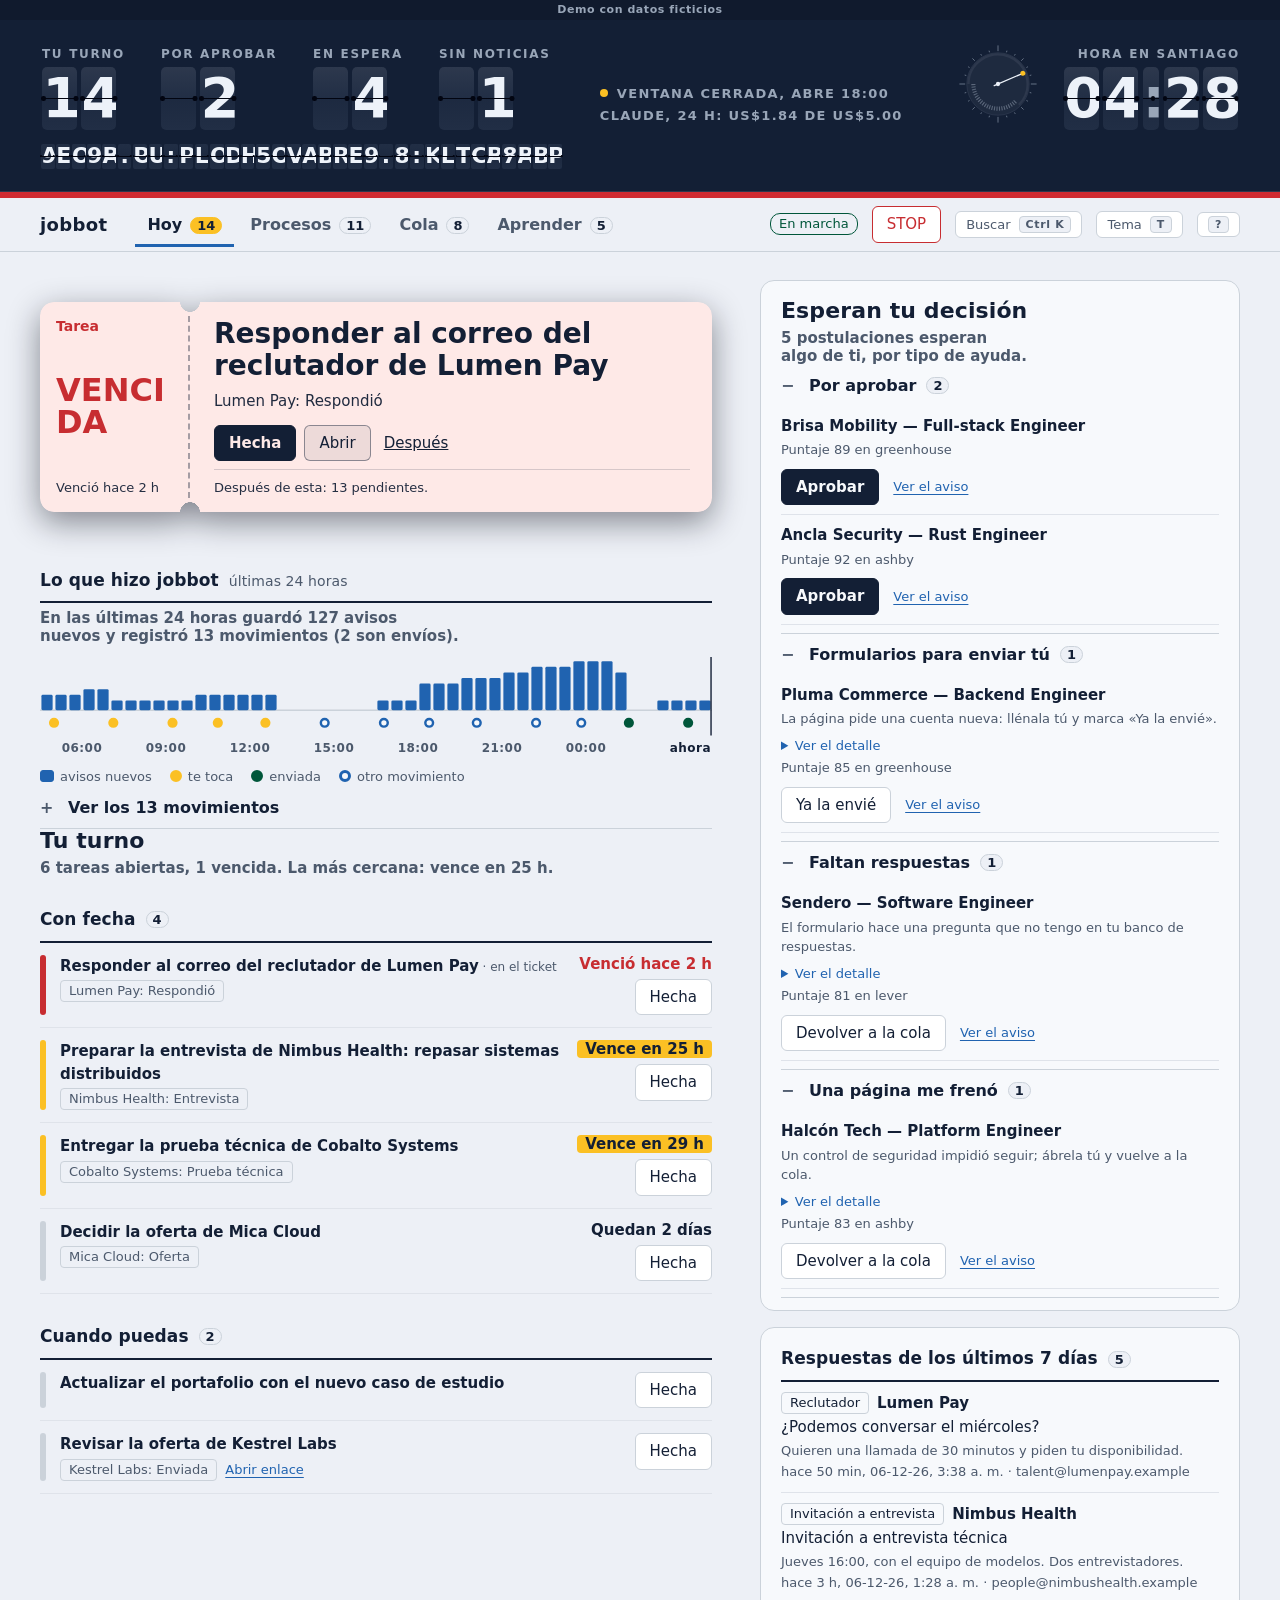
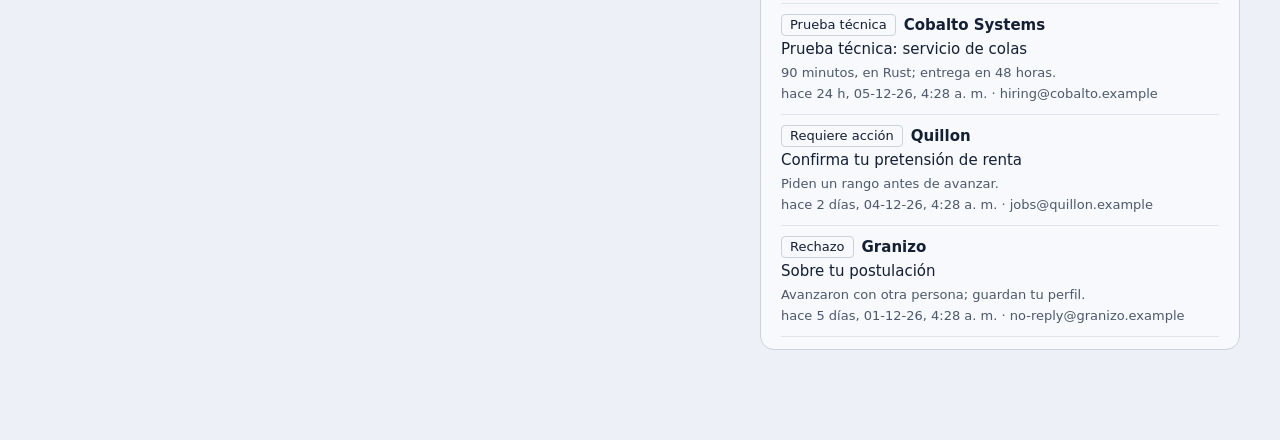
==== commit de6b67fd: "fix: counts from the public repo, current file pointers, live link, pinned Pages - receipts.py walks" ====
--- a/site/demo/index.html
+++ b/site/demo/index.html
@@ -1537,7 +1537,7 @@
   }
 
   // The tab says how many things wait for Gonza, in its title and in its little icon. The title
-  // stays generic on purpose.
+  // is "Panel", with the count in brackets in front of it when it is not zero.
   const icon = { link: null, url: null, key: "" };
   function setTabIcon(count, mood) {
     const key = count + "|" + mood;
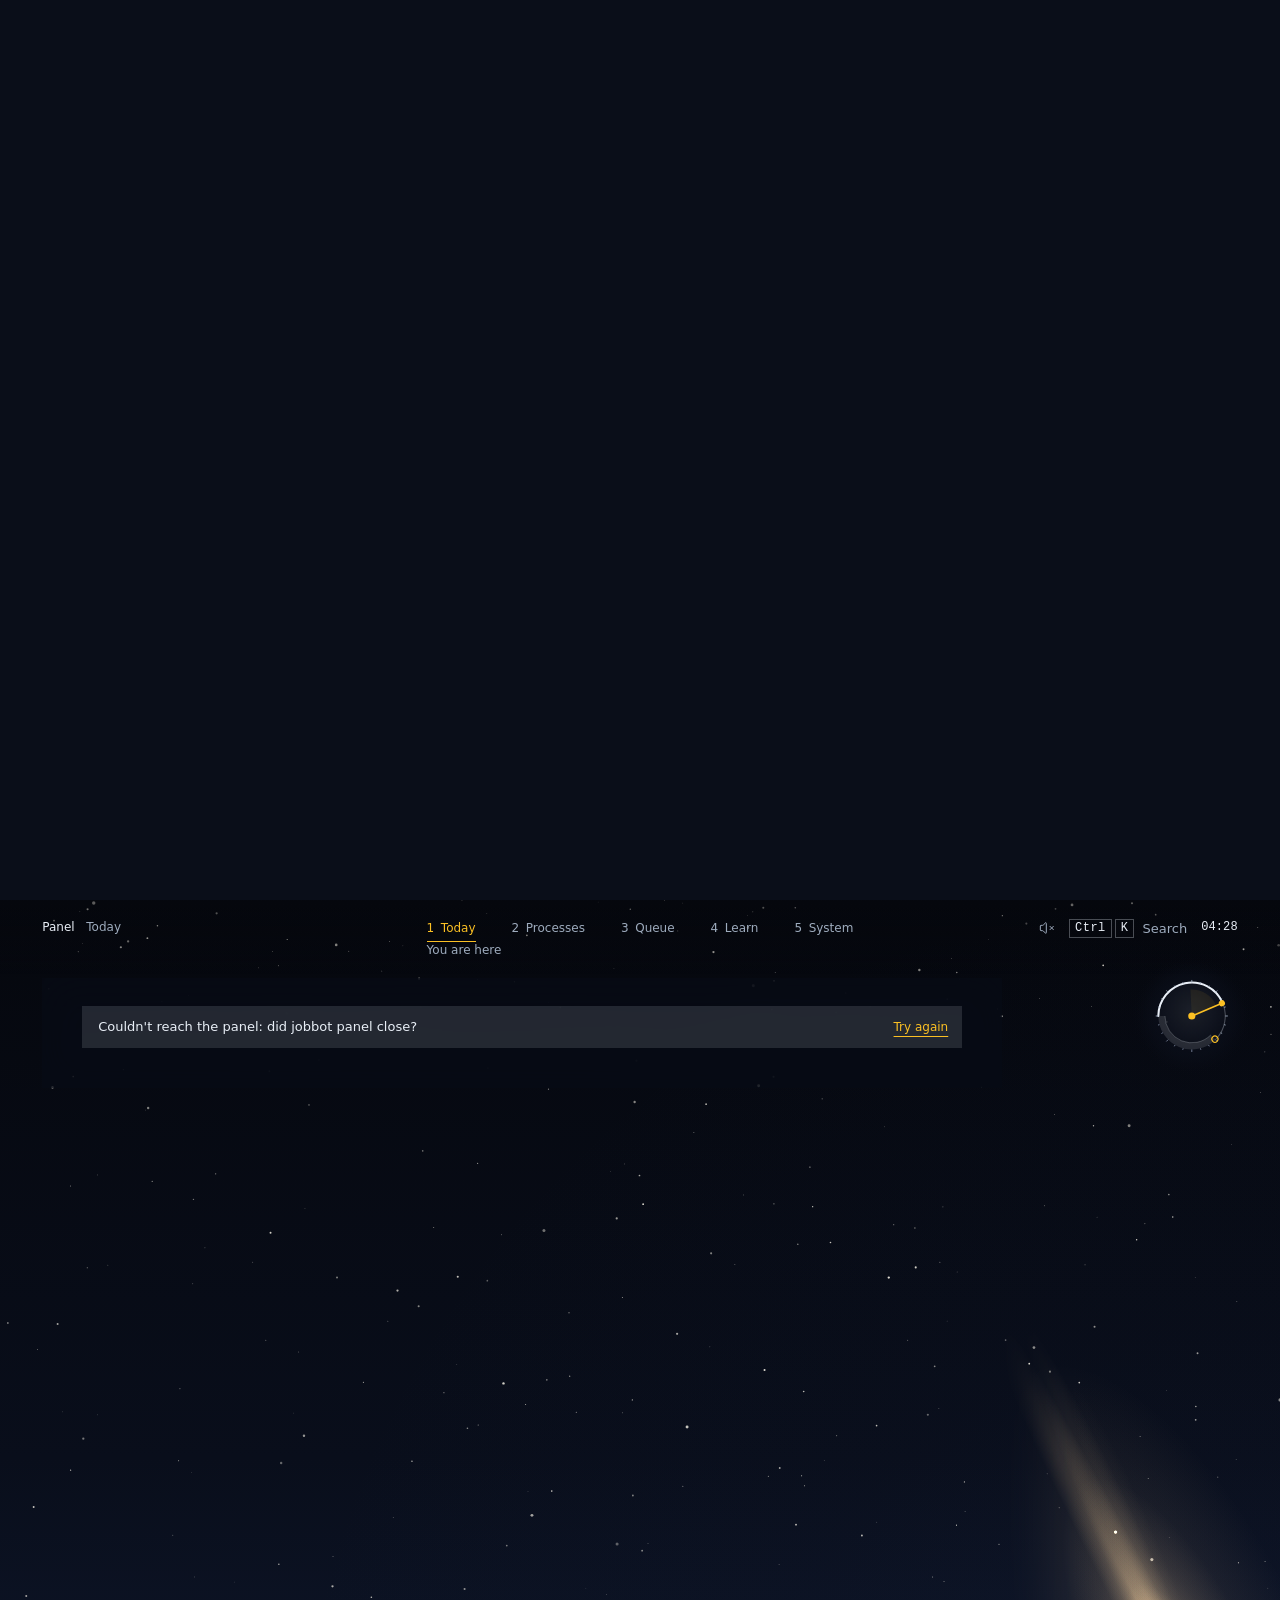
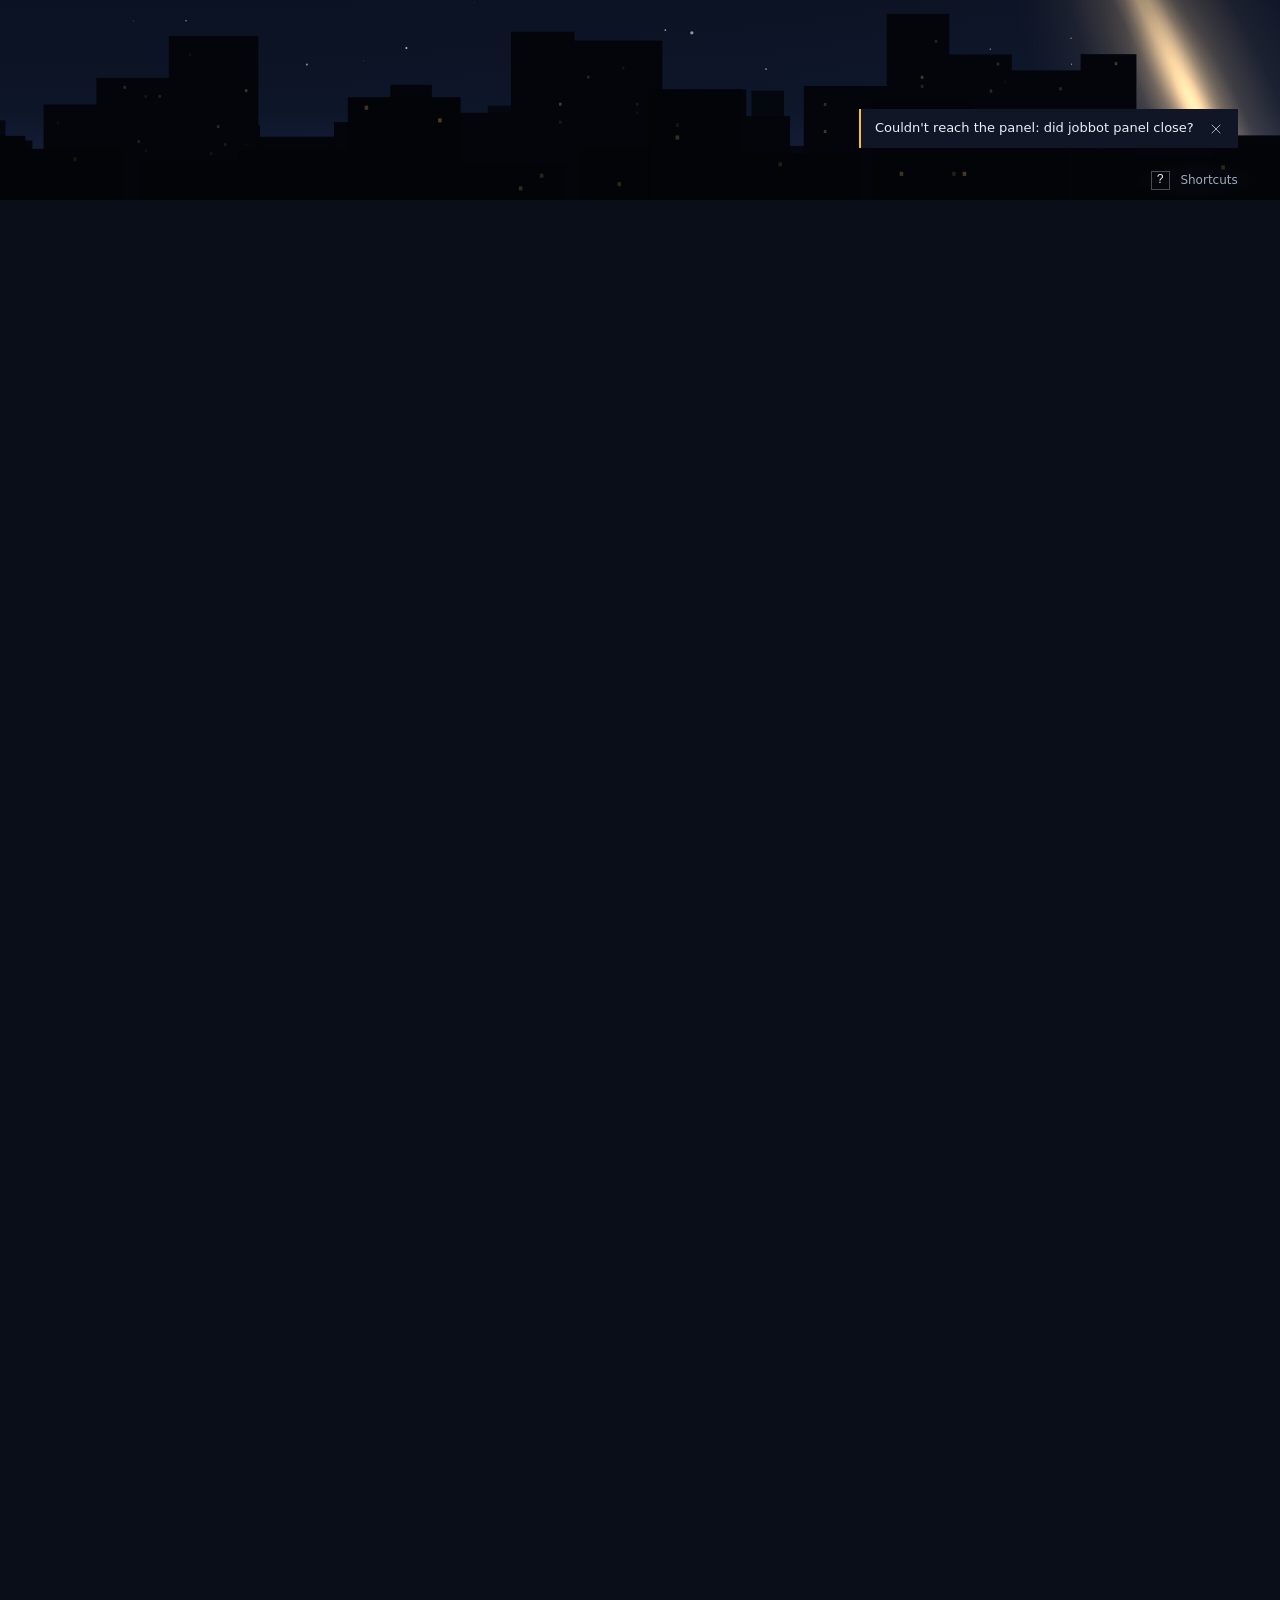
==== commit 8d6f57c6: "feat(demo): the story shows the current panel instead of panel v1 site/demo/index.html is the curren" ====
--- a/site/demo/index.html
+++ b/site/demo/index.html
@@ -2,672 +2,247 @@
 <html lang="es">
 <head>
 <meta charset="utf-8">
+<meta http-equiv="Content-Security-Policy" content="default-src 'none'; script-src 'sha256-GJ84wC7Vax1WrUgeffJC+wy19mB8IeQVsby0gqfblgE=' 'sha256-9lm6+DRYQsYETwf97Jn3UyVB4tpZ+4h5NHO2BkynUgY=' 'sha256-A5qXC/2f63l/vCpe8c646IbzAmp/aU3DV9fmAdqeYRA='; style-src 'sha256-3s4HyD/ce8NJLH7ehrvVbiJLHtgUXCtO6dTILykyDfQ=' 'sha256-qESEoZFSnNP1IajbTvRobEmQIEaky6MEPBcLDZ6PZAY='; connect-src 'none'; img-src 'self' blob:; font-src 'self'; base-uri 'none'; form-action 'none'; require-trusted-types-for 'script'">
 <meta name="viewport" content="width=device-width, initial-scale=1">
+<!-- The browser bar takes the night of the stage (--night-0, held by test/template.meta.test.mjs). One tag, no light/dark pair: the panel does
+     not follow the system scheme and Papel repaints only the sheet, so the top of the window is the night in both themes. -->
+<meta name="theme-color" content="#06080e">
 <title>Panel</title>
 <script>
-/* The theme before the first paint: ?theme=dark|light wins (the demo on a site asks for it), then the choice
-   made here with the T key, otherwise the system decides. */
+/* Before the first paint: the theme and the language. ?theme=dark|light and ?lang=es|en win (the demo on a site
+   asks for them), then the choice saved here, otherwise the system decides. */
 (function () {
   try {
-    var q = new URLSearchParams(location.search).get("theme");
+    var p = new URLSearchParams(location.search);
+    var q = p.get("theme");
     var t = q === "dark" || q === "light" ? q : localStorage.getItem("panel.theme");
     if (t === "dark" || t === "light") document.documentElement.setAttribute("data-theme", t);
-  } catch (e) { /* the system theme stays */ }
+    var l = p.get("lang");
+    l = l === "es" || l === "en" ? l : localStorage.getItem("panel.lang");
+    if (l === "es" || l === "en") document.documentElement.setAttribute("lang", l);
+  } catch (e) { /* the system theme and the default language stay */ }
 })();
 </script>
+<!-- Own fonts and images come from CSS only, through the asset placeholder; see panel-src/README.md. -->
 <style>
-/* A station for a job search. Every application is a train going through the same five stops, the
-   board at the top says at a glance what is waiting for Gonza, and gold means "your turn". The
-   board is the one loud thing; everything under it is a quiet printed timetable. */
-/* Two themes from one set of rules (docs/COLOR.md). Papel is the light one, Tinta the dark one; both follow the
-   system until the T key or the button chooses. Colours are built in OKLCH: one blue (hue 262) for ink and
-   structure because blue is the colour people read as trustworthy, its complement amber (hue 85) reserved for
-   "your turn", a green only for what is confirmed and a red only for what is late. Every text pair passes
-   WCAG AAA or AA, and the four meanings stay apart for the three kinds of colour blindness. */
+/* Colours, type scale and measures of the panel (spec §4). Tinta (night glass) is the default and the only theme the sky
+   follows; Papel changes only the sheet (§2.2). Every hex colour of the page is written in this block: the colour tests of
+   Node (test/contrast.test.mjs) and Rust (crates/jobbot-panel/src/lib.rs) read it as written, and the rest of the CSS uses var(--...). */
 :root {
-  color-scheme: light dark;
-  --paper: #edf0f6; --surface: #f7f9fc; --raise: #ffffff; --ink: #131f35; --muted: #4c596c; --line: #cbd2da; --line-soft: #dfe3ea;
-  --track: #2063b0; --track-soft: #d5e9fe; --track-ink: #173c70;
-  --gold: #fbc024; --gold-ink: #131f35; --gold-soft: #fcf0cb; --gold-text: #704500;
-  --bad: #c72d31; --bad-soft: #fee9e7; --on-bad: #ffffff; --ok: #00563a; --ok-soft: #d7f8e8;
-  --board: #131f35; --board-hi: #212e45; --board-lo: #0c1628; --board-edge: #2d384d; --chalk: #edf2f9; --chalk-dim: #99a6b8; --gap: #020511;
-  --urgent: #d02b31;
-  --on-board-ok: #5bf0b8;
-  --shade: color-mix(in srgb, var(--gap) 45%, transparent);
-  --mood: var(--track);
-  --display: "Bahnschrift", "DIN Alternate", "Segoe UI Semibold", "Arial Narrow", system-ui, sans-serif;
-  --cond: "Bahnschrift Condensed", "Bahnschrift", "DIN Condensed", "Arial Narrow", system-ui, sans-serif;
-  --body: "Segoe UI", system-ui, -apple-system, sans-serif;
-  --ease: cubic-bezier(.23, 1, .32, 1);
-  --ease-expo: cubic-bezier(.16, 1, .3, 1);
+  color-scheme: dark;
+  --night-0: #06080e;
+  --night-1: #0a0e19;
+  --night-2: #101626;
+  --text: #e9eff7;
+  --text-dim: #9eacbe;
+  --text-faint: #7b869e;
+  --gold: #fbc024;
+  --mint: #5bf0b8;
+  --window: #ffd9a8;
+  --paper: #edf0f6;
+  --paper-ink: #131f35;
+  --paper-dim: #4c596c;
+  --gold-ink: #704500;
+  --alert: #ff8a80;                                   /* a real warning (a thing that is wrong, not a thing that is his to do): outside the gold */
+
+  --sheet-bg: rgba(8, 12, 22, 0.72);
+  --sheet-filter: blur(22px) saturate(1.25);
+  --ink: var(--text);
+  --ink-dim: var(--text-dim);
+  --ink-accent: var(--gold);
+  --ink-alert: var(--alert);
+  --line: rgba(233, 239, 247, 0.13);
+  --line-strong: rgba(233, 239, 247, 0.3);
+  --veil: rgba(6, 8, 14, 0.55);
+
+  --display: "Barlow Condensed", "Arial Narrow", system-ui, sans-serif;
+  --serif: "Instrument Serif", Georgia, serif;
+  --mono: "Geist Mono", ui-monospace, Consolas, monospace;
+  --body: Inter, "Segoe UI", system-ui, sans-serif;
+  --fs-1: 12px;
+  --fs-2: 13px;
+  --fs-3: 15px;
+  --fs-4: 22px;
+  --fs-5: 34px;
+  --fs-6: 64px;
+  --fs-7: 120px;
+
+  --gutter: clamp(24px, 3.3vw, 64px);
+  --hud: 56px;
+  --sheet: min(calc(100vw - 2 * var(--gutter)), clamp(960px, 58vw, 1400px));   /* the clamp of spec A13, never wider than the window (760-1010 px) */
+  --drawer: clamp(400px, 13vw, 460px);
+  --ease: cubic-bezier(0.23, 1, 0.32, 1);
+  --ease-jump: cubic-bezier(0.2, 0, 0, 1);
 }
-@media (prefers-color-scheme: dark) {
-  :root:not([data-theme="light"]) {
-    --paper: #0a101c; --surface: #121926; --raise: #1b2331; --ink: #e9eff7; --muted: #9eacbe; --line: #2b3648; --line-soft: #1d2634;
-    --track: #61afee; --track-soft: #192f46; --track-ink: #abd7fd;
-    --gold: #fbc024; --gold-ink: #101a2d; --gold-soft: #3a2c01; --gold-text: #fed25f;
-    --bad: #ef6661; --bad-soft: #391716; --on-bad: #060d1a; --ok: #5bf0b8; --ok-soft: #013424;
-    --board: #101a2d; --board-hi: #1d283b; --board-lo: #091121; --board-edge: #2f3b50; --chalk: #edf2f9; --chalk-dim: #99a6b8; --gap: #01030c;
-    --urgent: #fa6863;
-  }
+
+:root[data-theme="light"] {
+  --sheet-bg: #edf0f6;
+  --sheet-filter: none;
+  --ink: #131f35;
+  --ink-dim: #4c596c;
+  --ink-accent: #704500;
+  --ink-alert: #9b1c1c;
+  --line: rgba(19, 31, 53, 0.14);
+  --line-strong: rgba(19, 31, 53, 0.32);
 }
-:root[data-theme="light"] { color-scheme: light; }
-:root[data-theme="dark"] {
-  color-scheme: dark;
-  --paper: #0a101c; --surface: #121926; --raise: #1b2331; --ink: #e9eff7; --muted: #9eacbe; --line: #2b3648; --line-soft: #1d2634;
-  --track: #61afee; --track-soft: #192f46; --track-ink: #abd7fd;
-  --gold: #fbc024; --gold-ink: #101a2d; --gold-soft: #3a2c01; --gold-text: #fed25f;
-  --bad: #ef6661; --bad-soft: #391716; --on-bad: #060d1a; --ok: #5bf0b8; --ok-soft: #013424;
-  --board: #101a2d; --board-hi: #1d283b; --board-lo: #091121; --board-edge: #2f3b50; --chalk: #edf2f9; --chalk-dim: #99a6b8; --gap: #01030c;
-  --urgent: #fa6863;
+
+@media (min-width: 2400px) {
+  :root {
+    --fs-1: 13px;
+    --fs-2: 15px;
+    --fs-3: 16px;
+    --fs-4: 26px;
+    --fs-5: 40px;
+    --fs-6: 80px;
+    --fs-7: 150px;
+  }
 }
-* { box-sizing: border-box; }
-html { background: var(--paper); }
-body { margin: 0; color: var(--ink); font: 15px/1.5 var(--body); background: var(--paper); }
-:focus-visible { outline: 3px solid var(--track); outline-offset: 2px; }
-a { color: var(--track); text-underline-offset: 3px; text-decoration-thickness: 1px; }
-h1, h2, h3, h4 { font-family: var(--display); font-weight: 600; margin: 0; letter-spacing: .005em; }
-h2 { font-size: 28px; line-height: 1.1; font-variation-settings: "wdth" 88; }
-h3 { font-size: 17px; }
-h4 { font-size: 15px; }
-p { margin: 0; }
-.muted { color: var(--muted); }
-.small { font-size: 13px; }
-.num { font-variant-numeric: tabular-nums; }
-.wrap-any { overflow-wrap: anywhere; }
-.sr { position: absolute; width: 1px; height: 1px; margin: -1px; padding: 0; overflow: hidden; clip: rect(0 0 0 0); white-space: nowrap; border: 0; }
-
-/* ---- The board: split-flap counters. Each flap is four halves; the letters are painted by CSS from
-   data-c, so no text sits in the page and a screen reader reads the plain numbers instead. */
-.board { background: var(--board); color: var(--chalk); border-bottom: 1px solid var(--board-edge); }
-.board-in { max-width: 1240px; margin: 0 auto; padding: 18px 20px 14px; display: grid; grid-template-columns: auto minmax(0, 1fr) auto; gap: 10px 36px; align-items: end; }
-.b-info { display: grid; gap: 9px; justify-self: center; align-self: end; padding-bottom: 8px; font: 600 13px/1 var(--cond); letter-spacing: .1em; text-transform: uppercase; color: var(--chalk-dim); }
-.b-info .led::before { content: ""; display: inline-block; width: 8px; height: 8px; margin-right: 9px; border-radius: 50%; background: color-mix(in srgb, var(--chalk-dim) 45%, var(--board)); vertical-align: 1px; }
-.b-info .led.on::before { background: var(--on-board-ok); }
-.b-info .led.off::before { background: var(--gold); }
-.b-counters { display: flex; flex-wrap: wrap; gap: 14px 34px; }
-.b-group { display: grid; gap: 7px; justify-items: start; }
-.plate { font: 600 12px/1 var(--cond); letter-spacing: .14em; text-transform: uppercase; color: var(--chalk-dim); padding-left: 2px; }
-.b-clock { display: flex; align-items: flex-end; gap: 18px; }
-.b-time { display: grid; gap: 7px; justify-items: end; }
-.b-dial { display: block; width: 92px; height: 92px; flex: none; }
-.dl-face { fill: color-mix(in srgb, var(--chalk) 5%, transparent); stroke: var(--board-edge); stroke-width: 1; }
-.dl-busy { fill: none; stroke: var(--chalk-dim); stroke-opacity: .5; stroke-width: 5; stroke-dasharray: 1.3 1.7; }
-.dl-rail { fill: none; stroke: var(--board-edge); stroke-width: 3; }
-.dl-lit { fill: none; stroke: var(--on-board-ok); stroke-width: 3; stroke-linecap: round; }
-.dl-tick { stroke: var(--chalk-dim); stroke-width: 1; stroke-opacity: .75; }
-.dl-hand line { stroke: var(--chalk); stroke-width: 1.6; stroke-linecap: round; }
-.dl-tip { fill: var(--gold); }
-.dl-hub { fill: var(--chalk); }
-.flaps { display: inline-flex; align-items: center; font-family: var(--cond); font-weight: 700; }
-.flaps.big { font-size: 56px; }
-.flaps.mid { font-size: 56px; }
-.flaps.small { font-size: 22px; }
-.fl { position: relative; display: inline-block; width: .62em; height: 1.12em; margin: 0 .04em; perspective: 520px; font-size: 1em; line-height: 1.12; }
-.fl.colon { width: .3em; }
-.fl > i { position: absolute; left: 0; right: 0; height: 50%; overflow: hidden; font-style: normal; backface-visibility: hidden; }
-.fl > i::before { content: attr(data-c); position: absolute; left: 0; right: 0; height: 200%; text-align: center; line-height: 1.12em; color: var(--chalk); }
-.fl .t, .fl .ft { top: 0; border-radius: .09em .09em 0 0; background: linear-gradient(180deg, var(--board-edge), var(--board-hi)); transform-origin: 50% 100%; }
-.fl .b, .fl .fb { bottom: 0; border-radius: 0 0 .09em .09em; background: linear-gradient(180deg, color-mix(in srgb, var(--board-hi) 70%, var(--board)), var(--board-hi)); transform-origin: 50% 0; }
-.fl .t::before, .fl .ft::before { top: 0; }
-.fl .b::before, .fl .fb::before { top: -100%; }
-.fl .ft, .fl .fb { visibility: hidden; z-index: 3; }
-.fl .fb { transform: rotateX(90deg); }
-.flaps.zero .fl > i::before { color: var(--chalk-dim); }
-.fl.go .ft, .fl.go .fb { visibility: visible; }
-.fl::after { content: ""; position: absolute; left: 0; right: 0; top: calc(50% - .5px); height: 1px; background: var(--gap); z-index: 4; }
-.fl::before { content: ""; position: absolute; top: calc(50% - .04em); left: -.02em; width: .08em; height: .08em; border-radius: 50%; background: var(--gap);
-  box-shadow: calc(.62em - .04em) 0 0 var(--gap); z-index: 5; }
-.fl.colon::before { box-shadow: none; left: 50%; }
-.fl.colon > i::before { color: var(--chalk-dim); }
-.fl.dim > i::before { color: var(--chalk-dim); }
-.b-line { max-width: 1240px; margin: 0 auto; padding: 0 20px 16px; }
-.b-line .flaps { max-width: 100%; overflow: hidden; }
-.b-line .fl .t, .b-line .fl .ft { background: linear-gradient(180deg, var(--board-hi), color-mix(in srgb, var(--board-hi) 70%, var(--board))); }
-
-/* The edge of the platform: its colour is the state of the day, readable from across the room. */
-.platform { height: 6px; background-color: var(--mood); position: relative; overflow: hidden; }
-.platform[data-mood="stop"] { background-image: repeating-linear-gradient(135deg, var(--gold) 0 8px, var(--board) 8px 16px); }
-.platform::after { content: ""; position: absolute; top: 0; bottom: 0; width: 38%; left: -45%; opacity: 0;
-  background: linear-gradient(90deg, transparent, rgba(255, 255, 255, .85), transparent); }
-.platform.ceremony::after { animation: sweep 2.2s var(--ease) 1; }
-@keyframes sweep { 0% { left: -45%; opacity: .9; } 100% { left: 110%; opacity: 0; } }
-
-/* ---- Bar: sections and controls */
-header.top { position: sticky; top: 0; z-index: 2; background: var(--paper);
-  border-bottom: 1px solid var(--line); }
-.top-in { display: flex; flex-wrap: wrap; align-items: center; gap: 8px 28px; max-width: 1240px; margin: 0 auto; padding: 0 20px; }
-.brand { font: 600 18px var(--display); padding: 12px 0; letter-spacing: .02em; }
-nav.tabs { display: flex; gap: 4px; position: relative; }
-.tab-ink { position: absolute; left: 0; bottom: 0; width: 0; height: 3px; background: var(--track); pointer-events: none;
-  transition: transform .34s var(--ease), width .34s var(--ease); }
-nav.tabs button { border: 0; border-bottom: 3px solid transparent; border-radius: 0; background: none; padding: 13px 12px 10px;
-  font: 600 16px var(--display); color: var(--muted); cursor: pointer; display: inline-flex; gap: 8px; align-items: baseline; }
-nav.tabs button:hover { color: var(--ink); }
-nav.tabs button[aria-selected="true"] { color: var(--ink); }
-nav.tabs button.pop .count { animation: pop .32s var(--ease) 1; }
-.count { font: 600 13px var(--display); min-width: 22px; text-align: center; padding: 0 6px; border-radius: 10px;
-  background: var(--paper); color: var(--ink); border: 1px solid var(--line); font-variant-numeric: tabular-nums; }
-.count.hot { background: var(--gold); color: var(--gold-ink); border-color: var(--gold); }
-#controls { display: flex; flex-wrap: wrap; gap: 6px 14px; align-items: center; margin-left: auto; padding: 8px 0; }
-
-main { max-width: 1240px; margin: 0 auto; padding: 28px 20px 90px; background: var(--paper); }
-@media (max-width: 700px) {
-  header.top { position: static; }
-  .top-in { padding: 0 12px; gap: 0 12px; }
-  .brand { padding: 10px 0 0; }
-  nav.tabs { order: 3; width: 100%; overflow-x: auto; }
-  nav.tabs button { flex: 1 0 auto; justify-content: center; padding: 10px 6px 8px; font-size: 14px; gap: 4px; }
-  #controls { margin-left: 0; padding: 4px 0 10px; width: 100%; }
-  main { padding: 18px 12px 60px; }
-  .detail { padding: 14px; }
-  .board-in { padding: 12px 12px 8px; grid-template-columns: minmax(0, 1fr); gap: 8px; }
-  .b-clock { display: none; }
-  .b-info { justify-self: start; gap: 6px; padding-bottom: 0; font-size: 11px; }
-  .b-counters { flex-wrap: nowrap; gap: 8px 14px; justify-content: space-between; }
-  .plate { font-size: 10px; letter-spacing: .08em; }
-  .flaps.big, .flaps.mid { font-size: 34px; }
-  .flaps.small { font-size: 12px; }
-  .b-line { padding: 0 12px 12px; }
-}
-
-/* ---- Buttons and chips */
-button { font: inherit; color: inherit; background: var(--raise); border: 1px solid var(--line); border-radius: 6px; padding: 6px 14px; cursor: pointer;
-  transition: border-color .15s, background-color .15s, transform .15s var(--ease); }
-button:hover:not(:disabled) { border-color: var(--ink); }
-button:active:not(:disabled) { transform: translateY(1px); }
-button:disabled { opacity: .5; cursor: default; }
-button.primary { background: var(--ink); color: var(--surface); border-color: var(--ink); font-weight: 600; }
-button.danger { color: var(--bad); border-color: var(--bad); }
-button.link { border: 0; background: none; padding: 0; color: inherit; text-align: left; font-weight: 600; }
-button.link:hover { text-decoration: underline; }
-.chip { display: inline-block; padding: 0 8px; border-radius: 4px; border: 1px solid var(--line); font-size: 13px; line-height: 20px; white-space: nowrap; }
-.chip.turn { background: var(--gold); border-color: var(--gold); color: var(--gold-ink); font-weight: 700; }
-.chip.check { border: 1px dashed var(--gold); background: var(--gold-soft); }
-.chip.wait { border-color: var(--track); color: var(--track); }
-.chip.late { background: var(--bad-soft); border-color: var(--bad); color: var(--bad); font-weight: 700; }
-.chip.good { background: var(--ok-soft); border-color: var(--ok); color: var(--ok); font-weight: 700; }
-.chip.late::before { content: "! "; }
-.chip.good::before { content: "\2713  "; }
-.badge { display: inline-block; padding: 0 8px; border-radius: 10px; border: 1px solid var(--line); font-size: 13px; line-height: 20px; }
-.badge.ok { color: var(--ok); border-color: var(--ok); }
-.badge.bad { color: var(--bad); border-color: var(--bad); }
-.row { display: flex; flex-wrap: wrap; gap: 8px; align-items: center; }
-.row.between { justify-content: space-between; }
-
-/* ---- Hoy */
-.hoy { display: grid; grid-template-columns: minmax(0, 1.4fr) minmax(0, 1fr); gap: 20px 48px; align-items: start; }
-@media (max-width: 1000px) { .hoy { grid-template-columns: minmax(0, 1fr); } }
-/* The ticket and the list share the left column; the decisions take the right one from the top. */
-.hoy h2 { font-size: 22px; }
-@media (min-width: 1001px) {
-  .hoy { grid-template-rows: auto 1fr; }
-  .hoy > :nth-child(1) { grid-column: 1; grid-row: 1; }
-  .hoy > :nth-child(2) { grid-column: 1; grid-row: 2; }
-  .hoy > :nth-child(3) { grid-column: 2; grid-row: 1 / span 2; }
-}
-.hoy > :nth-child(3) > section { background: var(--surface); border: 1px solid var(--line); border-radius: 14px; padding: 18px 20px 12px; }
-.hoy > :nth-child(3) > .block { margin-top: 16px; }
-.lead { font: 600 15px var(--display); color: var(--muted); margin-top: 6px; text-wrap: balance; }
-.block { margin-top: 30px; }
-.block > h3 { padding-bottom: 8px; border-bottom: 2px solid var(--ink); display: flex; gap: 10px; align-items: baseline; }
-.block > h3 .count { align-self: center; }
-.items { list-style: none; margin: 0; padding: 0; }
-.item { display: grid; grid-template-columns: 6px minmax(0, 1fr) auto; gap: 0 14px; padding: 12px 0; border-bottom: 1px solid var(--line-soft); align-items: start; }
-.item::before { content: ""; align-self: stretch; border-radius: 3px; background: var(--line); }
-.item.now::before { background: var(--gold); }
-.item.late::before { background: var(--bad); }
-.item.plain { grid-template-columns: minmax(0, 1fr) auto; }
-.item.plain::before { display: none; }
-.item.stack { grid-template-columns: minmax(0, 1fr); }
-.item.next .item-title::after { content: "  \00B7  en el ticket"; font-weight: 500; font-size: 12px; color: var(--muted); }
-.act-row { margin-top: 6px; gap: 8px 14px; }
-.item-main { display: grid; gap: 3px; min-width: 0; }
-.item-title { font-weight: 600; overflow-wrap: anywhere; }
-.item-side { display: grid; gap: 6px; justify-items: end; text-align: right; }
-.when { font: 600 15px var(--cond); font-variant-numeric: tabular-nums; white-space: nowrap; }
-.when.late { color: var(--bad); }
-.when.soon { color: var(--gold-ink); background: var(--gold); padding: 0 8px; border-radius: 4px; }
-.group { border-bottom: 1px solid var(--line); }
-.group > summary { cursor: pointer; padding: 11px 0; font: 600 16px var(--display); display: flex; gap: 10px; align-items: center; list-style: none; }
-.group > summary::-webkit-details-marker { display: none; }
-.group > summary::before { content: "+"; width: 18px; color: var(--muted); }
-.group[open] > summary::before { content: "\2212"; }
-.group > .items { padding-bottom: 8px; }
-.group .item { padding: 9px 0; }
-.fold { margin-top: 4px; }
-.fold > summary { cursor: pointer; color: var(--track); font-size: 13px; }
-pre.wrap { white-space: pre-wrap; word-break: break-word; max-height: 320px; overflow: auto; background: var(--paper);
-  border: 1px solid var(--line); border-radius: 4px; padding: 8px; font: 13px/1.45 var(--body); margin: 6px 0 0; }
-.mail { padding: 10px 0; border-bottom: 1px solid var(--line-soft); display: grid; gap: 2px; }
-.empty { padding: 14px 0; color: var(--muted); }
-.fresh { animation: fresh 2.6s var(--ease) 1; }
-@keyframes fresh { 0% { background-color: color-mix(in srgb, var(--track) 24%, transparent); } 100% { background-color: transparent; } }
-
-/* ---- The ticket: the one thing to do now. Its colour says what kind of ask it is (gold: your
-   move, teal: the bot waits for your stamp, red: late or stuck), and doing it punches it. */
-.ticket-slot { margin: 22px 0 6px; min-height: 0; }
-.ticket-wrap { filter: drop-shadow(0 10px 16px var(--shade)); }
-.ticket { --tk: var(--gold-soft); --tk-ink: var(--gold-text); --stub: 150px; position: relative; display: grid; grid-template-columns: var(--stub) minmax(0, 1fr);
-  color: var(--tk-ink); border-radius: 14px; overflow: hidden;
-  -webkit-mask: radial-gradient(circle 10px at var(--stub) 0, transparent 97%, #000) top / 100% 51% no-repeat, radial-gradient(circle 10px at var(--stub) 100%, transparent 97%, #000) bottom / 100% 51% no-repeat;
-  mask: radial-gradient(circle 10px at var(--stub) 0, transparent 97%, #000) top / 100% 51% no-repeat, radial-gradient(circle 10px at var(--stub) 100%, transparent 97%, #000) bottom / 100% 51% no-repeat; }
-.ticket[data-tone="approve"] { --tk: var(--track-soft); --tk-ink: var(--track-ink); }
-.ticket[data-tone="late"] { --tk: var(--bad-soft); --tk-ink: var(--ink); }
-.ticket[data-tone="late"] .t-kind, .ticket[data-tone="late"] .t-when { color: var(--bad); }
-.ticket-stub, .ticket-body { background: var(--tk); }
-.ticket-stub { position: relative; padding: 16px 16px 14px; display: grid; align-content: space-between; gap: 8px; min-height: 150px; }
-.ticket-stub::after { content: ""; position: absolute; right: 0; top: 14px; bottom: 14px; border-right: 2px dashed color-mix(in srgb, var(--tk-ink) 38%, transparent); }
-.t-kind { font: 600 14px var(--display); }
-.t-when { font: 700 44px/1 var(--cond); font-variant-numeric: tabular-nums; letter-spacing: .01em; overflow-wrap: anywhere; }
-.t-when.small-text { font-size: 32px; letter-spacing: 0; }
-.t-sub { font-size: 13px; opacity: .92; }
-.ticket-body { padding: 16px 22px 14px 24px; display: grid; gap: 8px; align-content: start; min-width: 0; }
-.t-title { font: 600 28px/1.15 var(--display); overflow-wrap: anywhere; text-wrap: balance; }
-.t-title button.link { font: inherit; }
-.t-why { font-size: 15px; opacity: .94; overflow-wrap: anywhere; }
-.t-acts { margin-top: 4px; }
-.ticket button { background: color-mix(in srgb, var(--tk-ink) 7%, transparent); border-color: color-mix(in srgb, var(--tk-ink) 45%, transparent); color: var(--tk-ink); }
-.ticket button:hover:not(:disabled) { border-color: var(--tk-ink); background: color-mix(in srgb, var(--tk-ink) 14%, transparent); }
-.ticket button.primary { background: var(--tk-ink); color: var(--tk); border-color: var(--tk-ink); }
-.ticket button.ghost { background: none; border-color: transparent; text-decoration: underline; padding-left: 4px; padding-right: 4px; }
-.t-after { margin-top: auto; padding-top: 8px; font-size: 13px; opacity: .92; border-top: 1px solid color-mix(in srgb, var(--tk-ink) 18%, transparent); }
-.t-link { align-self: center; font-size: 14px; color: var(--tk-ink); }
-.ticket-clear { display: flex; gap: 18px; align-items: center; padding: 22px 24px; border: 2px dashed var(--line); border-radius: 14px; background: var(--surface); }
-.clear-mark { flex: none; width: 46px; height: 46px; border-radius: 50%; border: 4px solid var(--ok); position: relative; }
-.clear-mark::after { content: ""; position: absolute; left: 12px; top: 5px; width: 11px; height: 20px; border: solid var(--ok); border-width: 0 4px 4px 0; transform: rotate(40deg); }
-.clear-title { font: 600 22px var(--display); }
-.punch { position: absolute; left: calc(var(--stub) / 2 - 11px); top: 50%; width: 22px; height: 22px; margin-top: -11px; border-radius: 50%; background: var(--paper);
-  box-shadow: inset 0 2px 3px rgba(0, 0, 0, .35); transform: scale(0); z-index: 2; }
-.ticket.punched .punch { animation: punch .26s var(--ease) forwards; }
-.ticket.punched { animation: press .26s var(--ease); }
-.ticket-wrap { transform: perspective(1100px) rotateX(var(--rx, 0deg)) rotateY(var(--ry, 0deg)); transition: transform .18s ease-out; }
-.ticket::before { content: none; }
-.ticket-wrap.in { animation: ticket-in .42s var(--ease) 1; }
-.ticket-wrap.out { animation: ticket-out .24s ease-in forwards; }
-@keyframes punch { 0% { transform: scale(0); } 60% { transform: scale(1.25); } 100% { transform: scale(1); } }
-@keyframes press { 40% { transform: translateY(2px) scale(.995); } }
-@keyframes ticket-in { from { transform: translateX(34px) rotate(.8deg); opacity: 0; } }
-@keyframes ticket-out { to { transform: translateX(-46px) rotate(-.8deg); opacity: 0; } }
-@media (max-width: 700px) {
-  .ticket { --stub: 96px; }
-  .t-when { font-size: 32px; }
-  .t-when.small-text { font-size: 19px; }
-  .plan { overflow-x: auto; padding-bottom: 6px; }
-  .plan-in { min-width: 760px; }
-  .t-title { font-size: 20px; }
-  .ticket-body { padding: 14px 14px 12px 16px; }
-}
-
-/* ---- Procesos */
-.plan { margin-top: 6px; }
-.plan svg { display: block; width: 100%; height: auto; overflow: visible; }
-.line { display: grid; grid-template-columns: repeat(5, minmax(0, 1fr)); margin-top: 2px; }
-.station { text-align: center; padding: 0 4px; min-width: 0; }
-.station-n { font: 700 46px/1 var(--cond); font-variant-numeric: tabular-nums; }
-.station-l { font: 600 15px var(--display); }
-.station-c { color: var(--muted); font-size: 13px; min-height: 20px; }
-.station.empty-stop .station-n { color: var(--muted); opacity: .55; }
-.filters { display: flex; flex-wrap: wrap; gap: 8px; margin: 22px 0 6px; }
-@media (max-width: 700px) { .filters { flex-wrap: nowrap; overflow-x: auto; padding-bottom: 4px; } .filters button { flex: none; } }
-.filters button[aria-pressed="true"] { background: var(--ink); color: var(--surface); border-color: var(--ink); }
-.grid-head, .proc { display: grid; grid-template-columns: minmax(180px, 1.5fr) 150px 112px minmax(130px, 1fr) minmax(190px, 1.4fr) 112px;
-  gap: 4px 16px; align-items: center; padding-left: 12px; }
-.grid-head { padding: 8px 0 8px 12px; border-bottom: 2px solid var(--ink); font: 600 14px var(--display); color: var(--muted); }
-.proc { padding-top: 11px; padding-bottom: 11px; border-bottom: 1px solid var(--line-soft); }
-.proc.mine { background: linear-gradient(90deg, var(--gold-soft), transparent 28%); box-shadow: inset 4px 0 0 var(--gold); }
-.clamp { display: -webkit-box; -webkit-line-clamp: 3; -webkit-box-orient: vertical; overflow: hidden; }
-.proc-name { display: grid; gap: 1px; min-width: 0; }
-.proc-name .small { overflow-wrap: anywhere; }
-.steps { display: flex; gap: 5px; align-items: center; }
-.step { width: 14px; height: 14px; border-radius: 50%; border: 3px solid var(--track-soft); background: var(--surface); }
-.step.done { background: var(--track); border-color: var(--track); }
-.step.here { background: var(--surface); border-color: var(--track); box-shadow: 0 0 0 3px var(--track-soft); }
-.step-label { font-size: 13px; color: var(--muted); }
-.since { display: flex; align-items: center; gap: 8px; }
-.since.stale { color: var(--bad); font-weight: 600; }
-.ring { width: 22px; height: 22px; flex: none; }
-.ring circle { fill: none; stroke-width: 3.2; }
-.ring .rt { stroke: var(--line); }
-.ring .rv { stroke: var(--track); stroke-linecap: round; transition: stroke-dashoffset .9s var(--ease); }
-.ring.warm .rv { stroke: var(--gold); }
-.ring.hot .rv { stroke: var(--bad); }
-@media (max-width: 980px) {
-  .grid-head { display: none; }
-  .proc { grid-template-columns: minmax(0, 1fr) auto; }
-  .proc > :nth-child(n+3) { grid-column: 1 / -1; }
-}
-/* the live map of cars */
-.car rect { fill: var(--track-soft); stroke: var(--track); stroke-width: 1.5; }
-.car text { font: 700 14px var(--cond); fill: var(--track-ink); letter-spacing: .04em; pointer-events: none; }
-.car.mine rect { fill: var(--gold); stroke: var(--gold); }
-.car.mine text { fill: var(--gold-ink); }
-.car.check rect { fill: var(--surface); stroke: var(--gold); stroke-width: 2; stroke-dasharray: 4 3; }
-.car.check text { fill: var(--ink); }
-.car.ghost rect { fill: var(--surface); stroke: var(--muted); stroke-dasharray: 3 3; }
-.car.ghost text { fill: var(--muted); }
-.car .late-dot { fill: var(--bad); stroke: var(--surface); stroke-width: 2; }
-.car { cursor: pointer; outline: none; }
-.car:focus-visible rect, .car:hover rect { stroke-width: 3; }
-.map-label { font: 600 12px var(--cond); fill: var(--muted); letter-spacing: .04em; }
-.map-track { stroke: var(--track); stroke-width: 4; stroke-linecap: butt; }
-.map-river { fill: url(#river-g); }
-.rg-a { stop-color: var(--track); stop-opacity: .38; }
-.rg-b { stop-color: var(--ok); stop-opacity: .5; }
-.map-flow { stroke: var(--paper); stroke-opacity: .7; stroke-width: 2; stroke-linecap: round; stroke-dasharray: 1 15; animation: flow 2.6s linear infinite; }
-@keyframes flow { to { stroke-dashoffset: -32; } }
-body.away .map-flow { animation: none; }
-.car .wheel { fill: var(--ink); opacity: .55; }
-.map-stop { fill: var(--surface); stroke: var(--track); stroke-width: 4.5; }
-.map-stop.off { stroke: var(--track-soft); }
-.map-num { font: 700 12px var(--cond); fill: var(--track-ink); text-anchor: middle; }
-.map-siding { stroke: var(--muted); stroke-width: 2.5; stroke-dasharray: 5 4; fill: none; }
-.map-legend { margin-top: 6px; display: flex; flex-wrap: wrap; gap: 4px 18px; align-items: center; }
-.sw { display: inline-block; width: 22px; height: 12px; border-radius: 3px; margin-right: 6px; vertical-align: -1px; border: 1.5px solid var(--track); background: var(--track-soft); }
-.sw.mine { background: var(--gold); border-color: var(--gold); }
-.sw.check { background: var(--surface); border: 2px dashed var(--gold); }
-.sw.ghost { background: var(--surface); border: 1.5px dashed var(--muted); }
-.map-rail { stroke: var(--track); stroke-opacity: .45; stroke-width: 2; stroke-linecap: round; }
-.map-yard { stroke: var(--track); stroke-opacity: .45; stroke-width: 2; }
-.car.fresh rect { animation: carpulse 1.4s var(--ease) 3; }
-@keyframes carpulse { 50% { stroke-width: 5; filter: brightness(1.25); } }
-
-/* ---- Cola, listas */
-.queue-row { display: grid; grid-template-columns: 44px minmax(0, 1fr) auto; gap: 12px; padding: 10px 0; border-bottom: 1px solid var(--line-soft); align-items: baseline; }
-.score { font: 700 22px var(--cond); font-variant-numeric: tabular-nums; color: var(--muted); }
-
-/* ---- Detalle */
-.detail { display: none; position: fixed; top: 0; right: 0; bottom: 0; width: min(580px, 100vw); overflow: auto; outline: none;
-  background: var(--surface); border-left: 1px solid var(--line); padding: 20px; z-index: 3; box-shadow: -18px 0 40px -24px var(--shade);
-  view-transition-name: drawer; }
-.detail.open { display: block; }
-@supports not (view-transition-name: none) { .detail.open { animation: drawer .28s var(--ease); } }
-@keyframes drawer { from { transform: translateX(28px); opacity: 0; } }
-.detail h2 { font-size: 22px; }
-.detail h3 { margin: 22px 0 8px; padding-bottom: 6px; border-bottom: 1px solid var(--line); font-size: 16px; }
-.detail ul { margin: 0; padding-left: 20px; }
-.detail li { margin: 3px 0; }
-img.shot { max-width: 100%; border: 1px solid var(--line); border-radius: 4px; }
-input[type="text"], textarea, select { font: inherit; color: inherit; background: var(--paper); border: 1px solid var(--line);
-  border-radius: 6px; padding: 7px 9px; width: 100%; max-width: 560px; }
-select { width: auto; }
-table { border-collapse: collapse; }
-td { padding: 2px 14px 2px 0; }
-
-/* ---- Aprender */
-.learn { max-width: 760px; }
-.question { font: 600 22px/1.35 var(--display); }
-.card-q { perspective: 900px; background: var(--raise); border: 1px solid var(--line); border-radius: 16px; padding: 22px 24px;
-  box-shadow: 0 18px 34px -24px var(--shade), inset 4px 0 0 var(--track); }
-.card-q .question { font-size: 26px; margin: 6px 0 14px; }
-.card-q textarea { max-width: none; }
-#answer { border-left: 4px solid var(--track); background: var(--track-soft); color: var(--ink); font-size: 14px; }
-button[data-grade] { min-width: 44px; font-weight: 700; font-family: var(--cond); font-size: 18px; border-width: 2px; border-color: var(--g); background: color-mix(in srgb, var(--g) 14%, var(--raise)); }
-button[data-grade="0"] { --g: var(--muted); } button[data-grade="1"] { --g: color-mix(in srgb, var(--track) 22%, var(--muted)); }
-button[data-grade="2"] { --g: color-mix(in srgb, var(--track) 44%, var(--muted)); } button[data-grade="3"] { --g: color-mix(in srgb, var(--track) 66%, var(--muted)); }
-button[data-grade="4"] { --g: color-mix(in srgb, var(--track) 86%, var(--muted)); } button[data-grade="5"] { --g: var(--track); }
-#answer { transform-origin: 50% 0; animation: unfold .45s var(--ease) 1; }
-@keyframes unfold { from { transform: rotateX(-75deg); opacity: 0; } }
-
-.fatal { padding: 24px 0; color: var(--bad); font-weight: 600; }
-.toast { position: fixed; left: 50%; bottom: 16px; transform: translateX(-50%); max-width: 90vw; padding: 9px 16px;
-  border-radius: 6px; background: var(--ink); color: var(--surface); opacity: 0; pointer-events: none; transform: translate(-50%, 14px);
-  transition: opacity .2s, transform .28s var(--ease); z-index: 4; }
-.toast.show { opacity: 1; transform: translate(-50%, 0); }
-.toast.bad { background: var(--bad); color: var(--on-bad); }
-
-/* ---- The command palette */
-.kbd-btn { display: inline-flex; gap: 8px; align-items: center; padding: 3px 10px; font-size: 13px; color: var(--muted); }
-.kbd-btn kbd { font: 600 11px var(--cond); letter-spacing: .06em; padding: 1px 6px; border: 1px solid var(--line); border-radius: 4px; background: var(--paper); color: var(--muted); }
-.pal-back { position: fixed; inset: 0; z-index: 6; display: grid; justify-items: center; align-content: start; padding: 13vh 14px 0;
-  background: color-mix(in srgb, var(--gap) 62%, transparent); animation: pal-fade .16s ease-out; }
-.pal { width: min(640px, 100%); background: var(--raise); color: var(--ink); border: 1px solid var(--line); border-radius: 16px; overflow: hidden;
-  box-shadow: 0 30px 70px -20px var(--shade); animation: pal-in .2s var(--ease); }
-.pal input { display: block; width: 100%; max-width: none; border: 0; border-bottom: 1px solid var(--line); border-radius: 0; background: none; padding: 17px 20px; font-size: 18px; }
-.pal input:focus-visible { outline: none; box-shadow: inset 0 -3px 0 var(--track); }
-.pal-list { list-style: none; margin: 0; padding: 6px; max-height: 50vh; overflow: auto; }
-.pal-item { display: grid; grid-template-columns: 112px minmax(0, 1fr) auto; gap: 12px; align-items: baseline; padding: 9px 12px; border-radius: 9px; cursor: pointer; }
-.pal-item.on { background: var(--track-soft); box-shadow: inset 3px 0 0 var(--track); }
-.pal-kind { font: 600 12px var(--cond); letter-spacing: .08em; text-transform: uppercase; color: var(--muted); }
-.pal-text { font-weight: 600; overflow-wrap: anywhere; }
-.pal-extra { font-size: 12px; color: var(--muted); }
-.pal-empty { padding: 16px 12px; color: var(--muted); }
-.pal-foot { padding: 8px 16px; font-size: 12px; color: var(--muted); border-top: 1px solid var(--line); background: var(--surface); }
-@keyframes pal-fade { from { opacity: 0; } }
-@keyframes pal-in { from { transform: translateY(-10px) scale(.98); opacity: 0; } }
-@media (max-width: 700px) { .kbd-btn kbd, #open-keys { display: none; } .pal-item { grid-template-columns: minmax(0, 1fr); gap: 2px; } }
-
-/* ---- Moving between things. The board stays put; a section slides the way you went (Hoy to Procesos is forward);
-   the drawer grows out of the row you opened and leaves back into it; lists glide to their new order. The
-   browser does the heavy lifting (view transitions) and the page works exactly the same without them. */
-::view-transition { pointer-events: none; }
-::view-transition-group(root) { animation: none; }
-::view-transition-old(root), ::view-transition-new(root) { animation: none; mix-blend-mode: normal; }
-main { view-transition-name: page; }
-::view-transition-group(page) { animation-duration: 0s; }
-::view-transition-old(page), ::view-transition-new(page) { animation: none; mix-blend-mode: normal; }
-[data-vt="sun"]::view-transition-new(page) { animation: sun-in .74s var(--ease-expo) both; }
-[data-vt="sun"]::view-transition-old(page) { animation: sun-old .74s var(--ease-expo) both; }
-/* Moving along the line: the page slides toward the stop you chose and turns a little as it leaves, the way the
-   panel did in the story. Two or three stops away is a longer ride. */
-[data-vt="fwd"] { --vt-dir: 1; }
-[data-vt="back"] { --vt-dir: -1; }
-[data-vt="fwd"]::view-transition-old(page), [data-vt="back"]::view-transition-old(page) { animation: travel-out var(--vt-time, .62s) var(--ease-expo) both; }
-[data-vt="fwd"]::view-transition-new(page), [data-vt="back"]::view-transition-new(page) { animation: travel-in var(--vt-time, .62s) var(--ease-expo) both; }
-@keyframes travel-out { to { opacity: 0; transform: perspective(1500px) translateX(calc(var(--vt-dir, 1) * -9%)) rotateY(calc(var(--vt-dir, 1) * 10deg)) scale(.95); } }
-@keyframes travel-in { from { opacity: 0; transform: perspective(1500px) translateX(calc(var(--vt-dir, 1) * 9%)) rotateY(calc(var(--vt-dir, 1) * -10deg)) scale(.95); } }
-.platform .rider { position: absolute; top: 0; bottom: 0; left: 0; width: 56px; border-radius: 3px; background: var(--chalk); opacity: 0; pointer-events: none; }
-@keyframes sun-in { from { clip-path: circle(0 at var(--vt-x, 50%) var(--vt-y, 0)); } to { clip-path: circle(var(--vt-r, 160vmax) at var(--vt-x, 50%) var(--vt-y, 0)); } }
-@keyframes sun-old { to { transform: scale(.985); opacity: .45; } }
-::view-transition-old(drawer):only-child { animation: drawer-out .22s ease-in both; }
-::view-transition-new(drawer):only-child { animation: drawer-in .36s var(--ease) both; }
-::view-transition-group(drawer) { animation-duration: .3s; animation-timing-function: var(--ease); }
-[data-vt="next"]::view-transition-old(drawer) { animation: vt-out .14s ease-in both; }
-[data-vt="next"]::view-transition-new(drawer) { animation: vt-in .3s var(--ease) both; }
-[data-vt="prev"]::view-transition-old(drawer) { animation: vt-out-r .14s ease-in both; }
-[data-vt="prev"]::view-transition-new(drawer) { animation: vt-in-r .3s var(--ease) both; }
-::view-transition-group(job) { animation-duration: .42s; animation-timing-function: var(--ease); z-index: 1; }
-::view-transition-old(job), ::view-transition-new(job) { height: 100%; width: 100%; object-fit: none; object-position: left center; }
-@keyframes vt-out { to { opacity: 0; transform: translateX(-26px); } }
-@keyframes vt-in { from { opacity: 0; transform: translateX(26px); } }
-@keyframes vt-out-r { to { opacity: 0; transform: translateX(26px); } }
-@keyframes vt-in-r { from { opacity: 0; transform: translateX(-26px); } }
-@keyframes drawer-out { to { opacity: 0; transform: translateX(44px); } }
-@keyframes drawer-in { from { opacity: 0; transform: translateX(44px); } }
-@keyframes pop { 40% { transform: scale(1.28); } }
-/* where you are: the row the keyboard is on, the thing you were sent to, and what a car and its row share */
-li[data-card], li[data-task], section, .ticket-wrap { scroll-margin: 96px 0 28px; }
-li.cur { background: color-mix(in srgb, var(--track) 12%, transparent); box-shadow: inset 4px 0 0 var(--track); }
-.locate { animation: locate 1.6s var(--ease) 1; border-radius: 10px; }
-@keyframes locate { 0%, 40% { outline: 3px solid var(--track); outline-offset: 6px; } 100% { outline: 3px solid transparent; outline-offset: 14px; } }
-.proc.hl { background: color-mix(in srgb, var(--track) 11%, transparent); }
-.car.hl rect { stroke-width: 3.5; filter: brightness(1.18); }
-.b-group[role="button"] { cursor: pointer; border-radius: 8px; padding: 4px 6px 6px; margin: -4px -6px -6px; transition: background-color .15s; }
-.b-group[role="button"]:hover { background: rgba(255, 255, 255, .06); }
-.b-group[role="button"]:focus-visible { outline: 2px solid var(--chalk); outline-offset: 2px; }
-.seq { display: inline-flex; align-items: center; gap: 4px; color: var(--muted); font-size: 13px; font-variant-numeric: tabular-nums; }
-.seq button { padding: 2px 9px; }
-.timeline { list-style: none; margin: 0; padding: 2px 0 2px 18px; border-left: 2px solid var(--track-soft); }
-.timeline li { position: relative; display: grid; gap: 1px; padding: 6px 0 8px; margin: 0; }
-.timeline li::before { content: ""; position: absolute; left: -25px; top: 11px; width: 10px; height: 10px; border-radius: 50%; background: var(--surface); border: 3px solid var(--track); }
-.timeline li:first-child::before { background: var(--ink); border-color: var(--ink); }
-.bars { display: grid; gap: 2px; }
-.bar-row { display: grid; grid-template-columns: minmax(110px, 1.3fr) 2fr 38px; gap: 12px; align-items: center; padding: 3px 0; }
-.bar-t { display: block; height: 9px; border-radius: 5px; background: var(--line-soft); overflow: hidden; }
-.bar-t i { display: block; height: 100%; width: calc(var(--w, 0) * 100%); border-radius: 5px; background: var(--track); transform-origin: 0 50%; animation: grow .7s var(--ease) both; }
-.bar-v { font: 700 16px var(--cond); text-align: right; }
-@keyframes grow { from { transform: scaleX(0); } }
-.keys { position: fixed; left: 16px; bottom: 16px; z-index: 5; width: min(360px, calc(100vw - 32px)); padding: 14px 16px; border-radius: 12px;
-  background: var(--raise); border: 1px solid var(--line); box-shadow: 0 22px 50px -18px var(--shade); animation: pal-in .2s var(--ease); }
-.keys h3 { font-size: 15px; margin-bottom: 8px; }
-.keys dl { margin: 0; display: grid; grid-template-columns: auto 1fr; gap: 6px 14px; font-size: 14px; }
-.keys dt kbd { font: 600 12px var(--cond); padding: 1px 7px; border: 1px solid var(--line); border-radius: 4px; background: var(--paper); }
-.keys dd { margin: 0; color: var(--muted); }
-
-/* ---- One app, one way of moving: the same gestures as the story that introduces it. A section opens as a
-   sun; its title rises out of its baseline; what it lists comes in one after another; the funnel draws itself and
-   counts; an approval fills, then confirms in green. All of it plays only when you change section, never on
-   the silent refresh, and none of it when the system asks for less motion. */
-@property --n { syntax: "<integer>"; inherits: true; initial-value: 0; }
-#app.entering h2 { animation: title-rise .8s var(--ease-expo) .06s both; }
-#app.entering :is(.ticket-wrap, .lead, li.item, li.proc, li.queue-row, .mail, .station, .block > h3, .card-q, .ticket-clear) {
-  animation: row-in .55s var(--ease) calc(var(--i, 0) * 30ms + .16s) both; }
-@keyframes title-rise { from { transform: translateY(100%); clip-path: inset(0 0 100% 0); } to { transform: translateY(0); clip-path: inset(0 0 0 0); } }
-@keyframes row-in { from { opacity: 0; transform: translateY(12px); } }
-#app.entering .station-n { position: relative; color: transparent; }
-#app.entering .station-n::after { content: counter(n); counter-reset: n var(--n); position: absolute; inset: 0; color: var(--ink);
-  animation: count-up 1.05s var(--ease-expo) .3s both; }
-#app.entering .station.empty-stop .station-n::after { color: var(--muted); }
-@keyframes count-up { from { --n: 0; } }
-button.sending, button.sent { position: relative; overflow: hidden; }
-button.sending:disabled, button.sent:disabled { opacity: 1; }
-button.sending::after { content: ""; position: absolute; left: 0; right: 0; bottom: 0; height: 3px; background: var(--gold); transform-origin: 0 50%;
-  animation: send-bar 1.1s var(--ease) infinite; }
-@keyframes send-bar { from { transform: scaleX(0); } to { transform: scaleX(1); } }
-button.sent { background: var(--ok-soft); border-color: var(--ok); color: var(--ok); }
-button.sent::before { content: "\2713  "; }
-
-/* ---- The story's ideas, as views you use: what jobbot did in the last day (Hoy), the path from a posting to a send,
-   the threshold and trust (Cola), and where one application stands among the five layers (the drawer). The same
-   words as the story, the same colours as everywhere: gold is your turn, blue is the way, green is confirmed. */
-.night-plot { position: relative; margin-top: 12px; }
-.night-svg { display: block; width: 100%; height: auto; overflow: visible; }
-.n-hatch { stroke: var(--line); stroke-width: 2; }
-.n-busy { fill: url(#night-hatch); }
-.n-base { stroke: var(--line); stroke-width: 2; }
-.n-bar { fill: var(--track); }
-.n-now { stroke: var(--ink); stroke-width: 2; }
-.n-dot { cursor: pointer; }
-.n-dot circle { fill: var(--surface); stroke: var(--track); stroke-width: 3.5; transform-box: fill-box; transform-origin: center; }
-.n-dot.ask circle { fill: var(--gold); stroke: var(--gold); }
-.n-dot.sent circle { fill: var(--ok); stroke: var(--ok); }
-.n-dot:hover circle { stroke: var(--ink); }
-.n-axis { position: relative; height: 20px; margin-top: 6px; }
-.n-axis span { position: absolute; top: 0; transform: translateX(-50%); font: 600 12px var(--cond); letter-spacing: .04em; color: var(--muted); white-space: nowrap; }
-.n-axis span.now { color: var(--ink); font-weight: 700; }
-.n-axis span.edge-r { transform: translateX(-100%); }
-.n-sub { font: 500 14px var(--display); color: var(--muted); }
-.n-list .n-li { display: grid; grid-template-columns: 96px minmax(0, 1fr) auto; gap: 10px; align-items: baseline; padding: 7px 0; border-bottom: 1px solid var(--line-soft); }
-.sw.bar { background: var(--track); border-color: var(--track); width: 14px; }
-.sw.dot, .sw.dot-ask, .sw.dot-sent { width: 12px; border-radius: 50%; border: 3px solid var(--track); background: var(--surface); }
-.sw.dot-ask { background: var(--gold); border-color: var(--gold); }
-.sw.dot-sent { background: var(--ok); border-color: var(--ok); }
-.sw.hatch { border: 1.5px solid var(--line); background: repeating-linear-gradient(135deg, var(--line) 0 2px, transparent 2px 6px); }
-
-.route-river { fill: url(#route-g); }
-.cola-pair { display: grid; grid-template-columns: minmax(0, 1.5fr) minmax(0, 1fr); gap: 0 44px; align-items: start; }
-@media (max-width: 900px) { .cola-pair { grid-template-columns: minmax(0, 1fr); } }
-.thr-plot { position: relative; margin-top: 8px; padding: 24px 0 24px; }
-.thr-svg { display: block; width: 100%; height: 112px; overflow: visible; }
-.h-bar { fill: var(--line); }
-.h-bar.in { fill: var(--track); }
-.h-thr { stroke: var(--ink); stroke-width: 2; vector-effect: non-scaling-stroke; }
-.h-if { stroke: var(--ink); stroke-width: 2; stroke-dasharray: 5 4; vector-effect: non-scaling-stroke; }
-.thr-axis span { position: absolute; bottom: 0; transform: translateX(-50%); font: 600 12px var(--cond); letter-spacing: .04em; color: var(--muted); white-space: nowrap; }
-.thr-axis span.tag { color: var(--ink); font-weight: 700; }
-.thr-note { position: absolute; top: 2px; font: 700 15px var(--cond); letter-spacing: .02em; white-space: nowrap; pointer-events: none; }
-.thr-note.in { color: var(--track-ink); }
-.thr-note.out { color: var(--muted); transform: translateX(-100%); }
-.thr-try { display: flex; flex-wrap: wrap; align-items: center; gap: 10px 14px; margin-top: 6px; }
-.thr-try input[type="range"] { flex: 1 1 200px; max-width: 360px; accent-color: var(--track); }
-.thr-try output { font: 700 20px var(--cond); min-width: 2ch; }
-.t-boxes { list-style: none; display: flex; flex-wrap: wrap; gap: 10px; margin: 14px 0 4px; padding: 0; }
-.t-box { width: 44px; height: 44px; border-radius: 8px; border: 2px dashed var(--line); display: grid; place-items: center; font: 700 22px var(--cond); color: var(--muted); }
-.t-box::before { content: attr(data-n); }
-.t-box.done { border: 2px solid var(--ok); background: var(--ok-soft); color: var(--ok); }
-.t-box.done::before { content: "\2713"; }
-.cap { margin-top: 20px; }
-.cap-label { display: flex; justify-content: space-between; gap: 12px; font-size: 14px; margin-bottom: 6px; }
-.cap-bar { height: 10px; border-radius: 5px; background: var(--line-soft); overflow: hidden; }
-.cap-bar i { display: block; height: 100%; width: calc(var(--w, 0) * 100%); border-radius: 5px; background: var(--track); transform-origin: 0 50%; }
-.mini { display: flex; flex-wrap: wrap; align-items: center; gap: 4px 10px; margin-top: 2px; }
-.step.here.you { border-color: var(--gold); box-shadow: 0 0 0 3px var(--gold-soft); }
-
-.journey { list-style: none; margin: 6px 0 0; padding: 0; }
-.journey li { position: relative; display: grid; grid-template-columns: 26px minmax(0, 1fr); gap: 0 12px; padding: 0 0 16px; margin: 0; }
-.journey li::before { content: ""; position: absolute; left: 12px; top: 26px; bottom: 0; width: 2px; background: var(--track-soft); }
-.journey li:last-child { padding-bottom: 4px; }
-.journey li:last-child::before { content: none; }
-.journey li.j-done::before { background: var(--track); }
-.j-mark { width: 26px; height: 26px; border-radius: 50%; display: grid; place-items: center; font: 700 15px/1 var(--cond);
-  border: 3px solid var(--track-soft); background: var(--surface); color: var(--muted); box-sizing: border-box; }
-.j-done .j-mark { background: var(--track); border-color: var(--track); color: var(--paper); }
-.j-done .j-mark::before { content: "\2713"; }
-.j-robot .j-mark { border-color: var(--track); color: var(--track-ink); }
-.j-robot .j-mark::before { content: "\2026"; }
-.j-you .j-mark { background: var(--gold); border-color: var(--gold); color: var(--gold-ink); }
-.j-you .j-mark::before { content: "!"; }
-.j-name { display: flex; flex-wrap: wrap; align-items: center; gap: 4px 10px; font: 600 16px var(--display); min-height: 26px; }
-.j-todo .j-name { color: var(--muted); font-weight: 500; }
-.j-body { display: grid; gap: 4px; min-width: 0; }
-.j-after { margin-top: 10px; padding-top: 10px; border-top: 1px solid var(--line-soft); display: grid; gap: 6px; }
-.journey.enter li { animation: row-in .5s var(--ease) calc(var(--i, 0) * 70ms + .15s) both; }
-
-@keyframes bar-up { from { transform: scaleY(0); } }
-@keyframes dot-in { from { opacity: 0; transform: scale(.2); } }
-@keyframes box-in { from { opacity: 0; transform: scale(.5); } }
-#app.entering .n-bar { transform-box: fill-box; transform-origin: 50% 100%; animation: bar-up .6s var(--ease) calc(var(--bi, 0) * 14ms + .22s) both; }
-#app.entering .h-bar { transform-box: fill-box; transform-origin: 50% 100%; animation: bar-up .6s var(--ease) calc(var(--bi, 0) * 7ms + .25s) both; }
-#app.entering .n-dot circle { animation: dot-in .45s var(--ease) calc(var(--bi, 0) * 14ms + .5s) both; }
-#app.entering .t-box.done { animation: box-in .5s var(--ease) calc(var(--bi, 0) * 110ms + .45s) both; }
-#app.entering .cap-bar i { animation: grow .8s var(--ease-expo) .6s both; }
-
-/* Movement is for what changed. Whoever asks for less gets none, and a hidden tab pays nothing. */
-@media (prefers-reduced-motion: reduce) {
-  *, *::before, *::after { animation: none !important; transition: none !important; }
-}
-body.away .platform { animation: none; }
+
+@font-face { font-family: "Barlow Condensed"; font-weight: 700; font-style: normal; font-display: swap; src: url("__ASSETS__/barlow-condensed-700.woff2") format("woff2"); }
+@font-face { font-family: "Instrument Serif"; font-weight: 400; font-style: italic; font-display: swap; src: url("__ASSETS__/instrument-serif-400italic.woff2") format("woff2"); }
+@font-face { font-family: "Geist Mono"; font-weight: 400; font-style: normal; font-display: swap; src: url("__ASSETS__/geist-mono-400.woff2") format("woff2"); }
+@font-face { font-family: Inter; font-weight: 400; font-style: normal; font-display: swap; src: url("__ASSETS__/inter-400.woff2") format("woff2"); }
+@font-face { font-family: Inter; font-weight: 600; font-style: normal; font-display: swap; src: url("__ASSETS__/inter-600.woff2") format("woff2"); }
+
+*,*:before,*:after{box-sizing:border-box}html{background:var(--night-0);color:var(--text)}body{margin:0;min-height:100svh;background:var(--night-1);font-family:var(--body);font-size:var(--fs-2);line-height:1.45;-webkit-font-smoothing:antialiased;text-rendering:optimizeLegibility}h1,h2,h3,p,dl,dd,dt,ul,ol,figure{margin:0;padding:0}ul,ol{list-style:none}button{font-family:inherit;font-size:inherit;color:inherit;background:none;border:0;padding:0;cursor:pointer}a{color:inherit;text-decoration:none}[hidden]{display:none!important}.sr{position:absolute;width:1px;height:1px;margin:-1px;overflow:hidden;clip-path:inset(50%);white-space:nowrap}.mono{font-family:var(--mono);font-size:var(--fs-1);font-weight:400;letter-spacing:.01em}.label{font-family:var(--body);font-size:var(--fs-1);font-weight:400;letter-spacing:0}.serif{font-family:var(--serif);font-style:italic;font-weight:400;letter-spacing:-.02em;text-transform:none}.cond{font-family:var(--display);font-weight:700;letter-spacing:-.012em;text-transform:uppercase}.num{font-variant-numeric:tabular-nums}.gold{color:var(--ink-accent)}.wrap-any{overflow-wrap:anywhere;unicode-bidi:isolate}kbd{display:inline-block;min-width:19px;padding:1px 5px 2px;text-align:center;font-family:var(--mono);font-size:var(--fs-1);letter-spacing:.04em;text-transform:none;color:var(--ink-dim);border:1px solid var(--line-strong)}button:active kbd,a:active kbd{transform:translateY(1px);background:color-mix(in srgb,currentColor 16%,transparent)}::selection{background:var(--gold);color:var(--night-0)}:root[data-theme=light] .sheet:not([data-moment=prologo]) ::selection,:root[data-theme=light] .detail ::selection{background:var(--gold-ink);color:var(--paper)}input,textarea,select,progress{accent-color:var(--ink-accent)}input,textarea{caret-color:var(--ink-accent)}.mega,h2,h3,.ap-bigq,.loading-title{text-wrap:balance}p{text-wrap:pretty}html,.palette,.menu,.help,.sound-sheet,.sheet[data-moment=prologo]{scrollbar-color:var(--text-dim) transparent}.sheet,.detail{scrollbar-color:var(--ink-dim) transparent}:focus-visible{outline:2px solid var(--gold);outline-offset:2px;box-shadow:0 0 0 6px var(--night-0)}@media(prefers-reduced-motion:reduce){*,*:before,*:after{animation-duration:.01ms!important;transition-duration:.01ms!important}}
+html.lenis,html.lenis body{height:auto}.lenis:not(.lenis-autoToggle).lenis-stopped{overflow:clip}.lenis [data-lenis-prevent],.lenis [data-lenis-prevent-wheel],.lenis [data-lenis-prevent-touch],.lenis [data-lenis-prevent-vertical],.lenis [data-lenis-prevent-horizontal]{overscroll-behavior:contain}.lenis.lenis-smooth iframe{pointer-events:none}.lenis.lenis-autoToggle{transition-property:overflow;transition-duration:1ms;transition-behavior:allow-discrete}
+.doc{position:relative;overflow:clip}.stage{position:sticky;top:0;height:100vh;height:100svh;overflow:clip;background:var(--night-1);isolation:isolate}.stop-spacer{height:100vh;height:100svh}#sky{position:absolute;inset:0;width:100%;height:100%;display:block;z-index:0}.sky-front{position:absolute;inset:0;width:100%;height:100%;display:block;z-index:4;pointer-events:none}#shell{position:absolute;inset:0;z-index:10;pointer-events:none}#shell>*{pointer-events:auto}.hud{position:absolute;top:0;left:0;right:0;height:var(--hud);z-index:20;display:grid;grid-template-columns:minmax(0,1fr) auto minmax(0,1fr);align-items:center;column-gap:24px;padding:0 var(--gutter);color:var(--text-dim)}.hud:before{content:"";position:absolute;inset:0 0 -18px;z-index:-1;pointer-events:none;background:linear-gradient(to bottom,color-mix(in srgb,var(--night-0) 52%,transparent),color-mix(in srgb,var(--night-0) 32%,transparent) 60%,transparent)}.hud-left{display:flex;align-items:baseline;gap:.9em;min-width:0;white-space:nowrap}.hud-brand{color:var(--text);letter-spacing:0}.hud-stop{overflow:hidden;text-overflow:ellipsis}.hud-center{position:relative}.hud-right{display:flex;justify-content:flex-end;align-items:center;gap:22px;min-width:0}.hud-status{min-width:0;text-align:right;text-wrap:balance;line-height:1.35}.hud-search{display:inline-flex;align-items:center;gap:3px;flex:none}.hud-search .icon{display:none}.hud-search kbd,.bar-help kbd{color:var(--text);border-color:color-mix(in srgb,var(--text) 30%,transparent)}.hud-search:hover kbd{border-color:var(--text-dim)}.hud-search-word{margin-left:5px;color:var(--text-dim)}.hud-search:hover .hud-search-word{color:var(--text)}.hud-clock{flex:none;min-width:5ch;text-align:right;color:var(--text)}.stops{position:relative}.stops-list{display:flex;justify-content:center;gap:36px}.stop{position:relative;display:inline-flex;align-items:baseline;gap:.55em;padding:4px 0;white-space:nowrap;color:var(--text-dim)}.stop:hover,.stop-count{color:var(--text)}.stop[aria-selected=true],.stop[aria-selected=true] .stop-count{color:var(--gold)}.stop[aria-selected=true]:after{content:"";position:absolute;left:0;right:0;bottom:-3px;height:1px;background:var(--gold)}.stop-here{display:none;position:absolute;left:0;top:calc(100% + 4px);white-space:nowrap;color:var(--text-dim)}.stop[aria-selected=true] .stop-here{display:block}.stop-dot{width:6px;height:6px;align-self:center;border-radius:50%;border:1.5px solid var(--text-dim)}.stop-dot[data-state=recent]{background:var(--text);border-color:var(--text)}.stops-night{display:none;position:absolute;left:50%;top:calc(100% + 4px);transform:translate(-50%);white-space:nowrap;color:var(--text-dim)}.stops[data-at=prologo] .stops-night{display:block}.bar{position:absolute;right:var(--gutter);bottom:0;height:40px;z-index:20;display:flex;align-items:center}.bar:before{content:"";position:absolute;inset:2px -22px;z-index:-1;pointer-events:none;background:radial-gradient(closest-side,color-mix(in srgb,var(--night-0) 78%,transparent) 55%,transparent)}.bar-help{display:inline-flex;align-items:center;gap:10px;color:var(--text-dim)}.bar-help:hover{color:var(--text)}.icon{width:16px;height:16px;flex:none;vertical-align:-3px}.icon-lg{width:20px;height:20px}symbol[id^=i-]{stroke-width:1.5}@media(max-width:1279px){.hud-status{display:none}}@media(max-width:1023px){.hud-stop,.hud-search kbd,.hud-search-word{display:none}.hud-search .icon{display:block}.stops-list{gap:18px}}@media(max-width:759px){.stage{position:relative;height:auto;min-height:100vh;min-height:100svh;overflow:visible}#sky,#dial,.stop-spacer{display:none}.hud:before,.bar:before{display:none}#shell{position:relative;inset:auto}.hud{position:sticky;top:0;height:auto;grid-template-columns:minmax(0,1fr) auto;grid-template-areas:"left right" "center center";row-gap:4px;padding:8px 16px;background:var(--night-0)}.hud-left{grid-area:left}.hud-right{grid-area:right;gap:14px}.hud-center{grid-area:center;overflow-x:auto;padding-bottom:5px}.stops-list{justify-content:flex-start;gap:22px}.stop-key,.stop-here,.stops-night,.hud-search kbd,.hud-search-word{display:none!important}.hud-search .icon{display:block}.bar{position:static;height:56px;justify-content:center}}
+.dial{--halo: 4px;--halo-time: 5px;position:absolute;left:0;top:0;width:var(--dial, 600px);height:var(--dial, 600px);transform-origin:0 0;z-index:3;pointer-events:none;will-change:transform}.dial-svg{width:100%;height:100%;overflow:visible;display:block}.face-stop{stop-color:var(--text)}.face-stop-0{stop-opacity:.08}.face-stop-1{stop-opacity:.025}.face-stop-2{stop-opacity:0}.hatch-line{stroke:var(--text-dim);stroke-width:1.2;opacity:.5}.hair{fill:none;stroke:var(--line-strong);stroke-width:1}.rail{fill:none;stroke:var(--line-strong);stroke-width:1.5}.rail-lit{fill:none;stroke:var(--text);stroke-width:3;stroke-linecap:round}.sweep{fill:color-mix(in srgb,var(--gold) 7%,transparent)}.tick{stroke:var(--text-faint);stroke-width:1.4}.tick-win{stroke:var(--text-dim)}.tick-q{stroke-width:1;opacity:.6}.dial-num{paint-order:stroke;stroke:color-mix(in srgb,var(--night-1) 92%,transparent);stroke-width:var(--halo);stroke-linejoin:round;font-family:var(--mono);font-size:15px;font-weight:400;fill:var(--text-dim);letter-spacing:.08em}.dial-micro{paint-order:stroke;stroke:color-mix(in srgb,var(--night-1) 92%,transparent);stroke-width:var(--halo);stroke-linejoin:round;font-family:var(--mono);font-size:13px;font-weight:400;fill:var(--text-dim);letter-spacing:.2em}.ring-inner{fill:none;stroke:var(--line);stroke-width:1}.cross{stroke:var(--line);stroke-width:1}.dial-time{paint-order:stroke;stroke:color-mix(in srgb,var(--night-1) 92%,transparent);stroke-width:var(--halo-time);stroke-linejoin:round;font-family:var(--display);font-size:120px;font-weight:700;font-stretch:75%;fill:var(--text);font-variant-numeric:tabular-nums;letter-spacing:-.01em}.run{fill:none;stroke:var(--text-faint);stroke-width:1}.run-big{stroke:var(--text-dim)}.run-done{fill:var(--text-dim);stroke:var(--text-dim)}.run-now{fill:var(--gold);stroke:var(--gold)}.mark{fill:var(--text-dim)}.mark-glow circle{fill:none;stroke:var(--gold);stroke-width:2.5}.hand-line{stroke:var(--gold);stroke-width:2.5;stroke-linecap:round}.hand-tip,.hub{fill:var(--gold)}.dial.is-docked .dial-time,.dial.is-docked .ring-inner,.dial.is-docked .cross,.dial.is-docked .dial-micro,.dial.is-docked .dial-num,.dial.is-docked .run,.dial.is-docked .tick-q,.dial.is-docked .mark{opacity:0}.dial.is-docked .tick{stroke-width:7}.dial.is-docked .rail{stroke-width:8}.dial.is-docked .rail-lit{stroke-width:16}.dial.is-docked .hand-line{stroke-width:13}.dial.is-docked .hand-tip{r:24px}.dial.is-docked .hub{r:28px}.dial.is-docked .busy{fill:color-mix(in srgb,var(--text) 12%,transparent)}.dial.is-docked .hair{stroke-width:6}.dial.is-docked .mark-glow circle{r:24px;stroke-width:9px}.dial[data-detail=mid]{--halo: 5px;--halo-time: 6px}.dial[data-detail=compact]{--halo: 6px;--halo-time: 7px}.dial[data-detail=tiny],.dial[data-detail=bare]{--halo: 8px;--halo-time: 7px}.dial.is-compact .dial-micro{display:none}.dial[data-detail=compact] .dial-num:not(.dial-cardinal),.dial[data-detail=tiny] .dial-num:not(.dial-cardinal),.dial[data-detail=bare] .dial-num{display:none}.dial[data-detail=compact] .dial-cardinal{font-size:var(--fs-4);transform:translateY(3px)}.dial[data-detail=tiny] .dial-cardinal{font-size:var(--fs-5);transform:translateY(7px)}.dial[data-detail=tiny] .dial-cardinal[data-hh="6"]{transform:translate(6px,7px)}.dial[data-detail=tiny] .dial-cardinal[data-hh="18"]{transform:translate(-6px,7px)}.dial{transition:opacity .22s var(--ease)}@media(max-width:2999px){:root:has(#detail.open) .dial:not(.is-docked){opacity:.18}}@media(prefers-reduced-motion:reduce){.dial{will-change:auto}}
+.sheet{position:absolute;left:var(--gutter);top:calc(var(--hud) + 22px);width:var(--sheet);max-height:calc(100% - var(--hud) - 48px);display:flex;flex-direction:column;padding:34px 40px 26px;color:var(--ink);background:var(--sheet-bg);-webkit-backdrop-filter:var(--sheet-filter);backdrop-filter:var(--sheet-filter)}.sheet[data-moment=procesos]{bottom:26px;max-height:none}.sheet-host{flex:1;min-height:0;display:flex;flex-direction:column;gap:clamp(16px,2.6vh,38px);overflow-y:auto;overscroll-behavior-y:contain}.sheet[data-moment=prologo]{top:var(--hud);bottom:0;width:min(var(--sheet),44vw);max-height:none;padding-top:22px;background:var(--veil);-webkit-backdrop-filter:none;backdrop-filter:none}.toast{position:absolute;right:var(--gutter);bottom:52px;z-index:40;display:flex;align-items:center;gap:14px;max-width:min(460px,calc(100% - 2 * var(--gutter)));padding:10px 14px;font-family:var(--body);font-size:var(--fs-2);color:var(--text);background:var(--night-2);border-left:2px solid var(--text-dim);opacity:0;visibility:hidden;transform:translateY(8px);transition:opacity .15s var(--ease),transform .15s var(--ease),visibility 0s .15s}.toast.show{opacity:1;visibility:visible;transform:none;transition-delay:0s}.toast.bad{border-left-color:var(--gold)}.toast-undo{flex:none;font-family:var(--body);font-size:var(--fs-1);letter-spacing:0;color:var(--gold)}.toast-close{flex:none;display:inline-flex;color:var(--text-dim)}.toast-close:hover,.toast-undo:hover{color:var(--text)}.skip{position:absolute;left:16px;top:-64px;z-index:50;padding:10px 14px;color:var(--text);background:var(--night-2)}.skip:focus{top:8px}@media(max-width:759px){.sheet,.sheet[data-moment=procesos],.sheet[data-moment=prologo]{position:static;width:auto;max-height:none;margin:0 16px;padding:20px 16px 24px}.sheet[data-moment=prologo]{background:transparent}.sheet-host{overflow:visible}.toast{left:16px;right:16px;bottom:16px;max-width:none}}
+.sheet[data-moment=hoy]{padding-top:28px}.hoy{flex:none;display:flex;flex-direction:column;gap:clamp(8px,1.2vh,18px);color:var(--ink)}.hoy .co,.hoy .role,.hoy .why,.hoy .s-co,.hoy .s-line,.hoy .next-title,.hoy .next-sub,.hoy .meta{overflow-wrap:anywhere;unicode-bidi:isolate}.hoy .eyebrow,.hoy .strip-title,.hoy .base,.hoy .fig-l,.hoy .rest-label,.hoy .rest-hint,.hoy .since-title,.hoy .foot-line,.hoy .snoozed-title,.hoy .after,.hoy .more{color:var(--ink-dim)}.hoy .headline{display:flex;flex-wrap:wrap;gap:4px 32px;align-items:flex-end;justify-content:space-between}.hoy .mega{font-size:var(--fs-6);line-height:.9;letter-spacing:-.012em;color:var(--ink);outline:none}.hoy .ask{padding-bottom:12px;text-align:right;color:var(--ink-accent)}.hoy .receipts{display:grid;grid-template-columns:minmax(0,1fr) minmax(240px,28%);gap:8px 40px;align-items:end;padding-top:clamp(4px,.8vh,10px)}.hoy .figs{display:flex;flex-wrap:wrap;gap:10px clamp(18px,1.8vw,40px)}.hoy .fig{display:flex;flex-direction:column-reverse;justify-content:flex-end;gap:2px}.hoy .fig-n{font-size:var(--fs-5);line-height:1;letter-spacing:-.01em;color:var(--ink)}.hoy .fig-n[data-gold=true]{color:var(--ink-accent)}.hoy .fig-l{white-space:nowrap}.hoy .strip-wrap{display:grid;gap:4px;justify-items:end;text-align:right}.hoy .strip-box{width:100%}.hoy .strip{display:block;width:100%;height:36px;color:var(--ink)}.hoy .strip .seen{fill:currentColor;opacity:.85}.hoy .strip pattern line{stroke:var(--ink-dim);stroke-width:.8;opacity:.55}.hoy .next-slot{position:relative}.hoy .next{display:grid;gap:6px;padding:2px 0 2px 22px;border-left:2px solid var(--ink-accent)}.hoy .next-eyebrow{display:flex;flex-wrap:wrap;gap:4px 6px;color:var(--ink-dim)}.hoy .next-eyebrow .gold{color:var(--ink-accent);font-weight:600}.hoy .next-eyebrow>*+*:before{content:"\b7  "}.hoy .next-title{font-family:var(--body);font-size:var(--fs-5);font-weight:600;line-height:1.12;letter-spacing:-.014em;color:var(--ink);max-width:52ch}.hoy .next-title .co:not([hidden])+.role:before{content:" \b7  ";color:var(--ink-dim);font-weight:400}.hoy .next-title .co{font-weight:600}.hoy .next-title .role{font-weight:400}.hoy .next-sub{font-size:var(--fs-2);color:var(--ink-dim)}.hoy .next .acts{display:flex;flex-wrap:wrap;gap:8px 28px;padding-top:4px;justify-content:flex-start}.hoy .after{position:absolute;right:0;bottom:4px;text-align:right}.hoy .rest{display:grid;gap:6px}.hoy .rest-head{display:flex;flex-wrap:wrap;gap:4px 18px;align-items:baseline}.hoy .rest-head .more{margin-left:auto}.hoy .rows{display:block;max-height:252px;overflow-y:auto;overscroll-behavior-y:contain;border-bottom:1px solid var(--line)}.hoy .row{display:grid;grid-template-columns:calc(var(--fs-1) * 10.5) minmax(0,1fr) auto minmax(128px,auto);align-items:center;gap:4px 18px;min-height:36px;padding:1px 0;border-top:1px solid var(--line);font-size:var(--fs-3)}.hoy .row .kind{color:var(--ink-dim);white-space:nowrap;overflow:hidden;text-overflow:ellipsis}.hoy .row .what{min-width:0;overflow:hidden;text-overflow:ellipsis;white-space:nowrap}.hoy .row .co{font-weight:600}.hoy .row .co:not([hidden])+.role:before{content:" \b7  ";color:var(--ink-dim)}.hoy .row .why{color:var(--ink-dim)}.hoy .row .why:not([hidden]):before{content:" \b7  "}.hoy .meta{color:var(--ink-dim);white-space:nowrap}.hoy .row .meta{max-width:40ch;overflow:hidden;text-overflow:ellipsis}.hoy .acts{display:inline-flex;flex-wrap:wrap;gap:8px 22px;justify-content:flex-end}.hoy .row .acts{justify-self:end;flex-wrap:nowrap}.hoy .act{display:inline-flex;align-items:center;gap:8px;min-height:28px;padding:0 2px;color:var(--ink-dim);font-size:var(--fs-2);white-space:nowrap}.hoy .act-label{font-weight:600}.hoy .act .k{color:var(--ink-dim)}.hoy .act.primary{color:var(--ink)}.hoy .act.primary .k{color:var(--ink-accent);border-color:var(--ink-accent)}.hoy .act:hover .act-label{text-decoration:underline;text-underline-offset:3px}.hoy .act[data-armed=true]{color:var(--ink-accent)}.hoy .row[data-cursor=true],.hoy .next[data-cursor=true]{background:linear-gradient(90deg,var(--line),transparent 78%)}.hoy [data-opens=true]{cursor:pointer}.hoy .row[data-opens=true]:hover:not(:has(button:hover)) :is(.co,.role),.hoy .next[data-opens=true]:hover:not(:has(button:hover)) .next-title{text-decoration:underline;text-decoration-thickness:1px;text-underline-offset:3px}.hoy [data-pending]{opacity:.3;pointer-events:none}.hoy [data-fresh]{box-shadow:inset 2px 0 0 var(--ink-accent);animation:hoy-in .15s var(--ease) both}.hoy .row.skeleton{min-height:36px;background:var(--line);opacity:.4}.hoy .more{padding:2px 0}.hoy .more:hover{color:var(--ink)}@keyframes hoy-in{0%{opacity:0}to{opacity:1}}.hoy .since{display:grid;gap:6px}.hoy .since-rows{display:block}.hoy .srow{display:grid;grid-template-columns:64px minmax(0,190px) minmax(0,210px) minmax(0,1fr);gap:4px 18px;align-items:baseline;min-height:26px;padding:2px 0;border-top:1px solid var(--line)}.hoy .srow:last-child{border-bottom:1px solid var(--line)}.hoy .srow .s-hour{padding-left:8px}.hoy .srow .s-co,.hoy .srow .s-type{color:var(--ink-dim);overflow:hidden;text-overflow:ellipsis;white-space:nowrap}.hoy .srow .s-line{min-width:0;font-size:var(--fs-2);overflow:hidden;text-overflow:ellipsis;white-space:nowrap}.hoy .srow.none{grid-template-columns:minmax(0,1fr);color:var(--ink-dim)}.hoy .foot{display:grid;gap:8px;margin-top:auto;padding-top:4px}.hoy .snoozed-title{cursor:pointer;width:fit-content}.hoy .snoozed-rows{display:block;padding-top:6px}.hoy .snoozed-row{display:grid;grid-template-columns:minmax(0,190px) minmax(0,1fr) auto auto;gap:4px 18px;align-items:center;min-height:34px;border-top:1px solid var(--line);font-size:var(--fs-2)}.hoy .snoozed-row .act{color:var(--ink)}@media(max-width:1799px){.hoy .receipts{grid-template-columns:minmax(0,1fr)}.hoy .strip-wrap{display:none}}@media(min-width:760px)and (max-height:1010px){.hoy .rows{max-height:224px}.hoy .row,.hoy .row.skeleton{min-height:32px}.hoy .srow{min-height:23px}.hoy .receipts{padding-top:10px}.hoy .strip{height:28px}}@media(min-width:760px)and (max-height:900px){.hoy .mega{font-size:var(--fs-5);line-height:1}.hoy .ask{padding-bottom:6px}.hoy .receipts{padding-top:6px}.hoy .srow{padding:1px 0}}@media(min-width:760px)and (max-height:800px){.hoy .next-title{font-size:var(--fs-4)}}@media(min-width:760px)and (max-height:880px){.hoy .since{display:none}}@media(min-width:760px)and (max-height:760px){.hoy .rows{max-height:160px}}@media(min-width:760px)and (max-height:700px){.hoy .rows{max-height:128px}.hoy .fig-n{font-size:var(--fs-4)}}@media(max-width:759px){.hoy .mega{font-size:var(--fs-5);line-height:1}.hoy .ask{padding-bottom:0;text-align:left}.hoy .receipts{grid-template-columns:minmax(0,1fr)}.hoy .strip-wrap{display:grid;justify-items:start;text-align:left}.hoy .figs{display:grid;grid-template-columns:1fr 1fr;gap:14px 16px}.hoy .fig-l{white-space:normal}.hoy .next{padding-left:14px}.hoy .next-eyebrow>*+*:before{content:none}.hoy .next-title{font-size:var(--fs-4)}.hoy .after{position:static;padding-top:6px;text-align:left}.hoy .rows{max-height:none}.hoy .row{grid-template-columns:minmax(0,1fr) auto;grid-template-areas:"kind kind" "what acts" "meta acts";padding:8px 0}.hoy .row .kind{grid-area:kind}.hoy .row .what{grid-area:what;white-space:normal}.hoy .row .meta{grid-area:meta;white-space:normal;max-width:none}.hoy .row .acts{grid-area:acts}.hoy .act{min-height:40px}.hoy .row .act{color:var(--ink-accent)}.hoy .act .k{display:none}.hoy .srow{grid-template-columns:56px minmax(0,1fr)}.hoy .srow .s-type,.hoy .srow .s-line{grid-column:2;white-space:normal}.hoy .snoozed-row{grid-template-columns:minmax(0,1fr) auto}}.prologo{--ink: var(--text);--ink-dim: var(--text-dim);--ink-accent: var(--gold);display:flex;flex-direction:column;gap:clamp(14px,2.4vh,28px);max-width:780px;padding-top:clamp(16px,4vh,56px);color:var(--ink)}.prologo .eyebrow{color:var(--ink-dim)}.prologo .mega{font-size:var(--fs-7);line-height:.88;letter-spacing:-.012em;text-transform:uppercase;outline:none}.prologo .voice{font-size:var(--fs-6);line-height:1;color:var(--ink-accent)}.prologo .figs{display:grid;grid-template-columns:repeat(2,minmax(0,max-content));gap:18px clamp(32px,5vw,80px);padding-top:clamp(8px,2vh,24px)}.prologo .fig{display:flex;flex-direction:column-reverse;gap:4px}.prologo .fig-n{font-size:var(--fs-6);line-height:1;letter-spacing:-.01em;color:var(--ink)}.prologo .fig-n[data-gold=true]{color:var(--ink-accent)}.prologo .fig-l{white-space:nowrap}.prologo .go{align-self:flex-start;margin-top:clamp(6px,2vh,20px);padding:10px 0;color:var(--ink);border-bottom:1px solid var(--ink-accent)}.prologo .go:hover{color:var(--ink-accent)}@media(max-width:759px){.prologo .mega{font-size:var(--fs-6)}.prologo .voice{font-size:var(--fs-5)}.prologo .figs{grid-template-columns:minmax(0,1fr)}}
+.menu{--ink: var(--text);--ink-dim: var(--text-dim);--ink-accent: var(--gold);--line-strong: rgba(233, 239, 247, .3);position:fixed;z-index:30;display:grid;gap:8px;min-width:240px;max-width:min(420px,calc(100vw - 24px));padding:12px 14px;color:var(--text);background:var(--night-2);border:1px solid var(--line-strong);animation:menu-in .15s var(--ease) both}.menu-title,.menu-foot,.menu-hint{color:var(--text-dim)}.menu-items{display:grid;gap:2px}.menu-item{display:grid;grid-template-columns:auto minmax(0,1fr) auto;align-items:center;gap:12px;width:100%;min-height:32px;padding:2px 4px;text-align:left;font-size:var(--fs-2);color:var(--text)}.menu-item .k{color:var(--gold);border-color:var(--gold)}.menu-item:hover,.menu-item:focus-visible{color:var(--gold)}.menu-foot .k{color:var(--text-dim);border-color:var(--line-strong)}.menu-form{display:grid;gap:10px}.menu-input,.menu-select{width:100%;min-height:34px;padding:4px 8px;font-family:var(--body);font-size:var(--fs-3);color:var(--text);background:var(--night-1);border:1px solid var(--line-strong)}.menu-input[aria-invalid=true]{border-color:var(--gold)}.menu-submit{justify-self:start;padding:8px 0;color:var(--text);border-bottom:1px solid var(--gold)}.menu-submit:hover{color:var(--gold)}@keyframes menu-in{0%{opacity:0;transform:translateY(-4px)}to{opacity:1;transform:none}}@media(max-width:759px){.menu-item{min-height:44px}}.hoy .prompt{display:flex;flex-wrap:wrap;align-items:center;gap:8px 24px;padding:10px 14px;border-left:2px solid var(--ink-accent);background:var(--line)}.hoy .prompt-text{flex:1 1 auto}
+.sheet[data-moment=aprender]{padding-top:28px}.aprender{flex:none;display:flex;flex-direction:column;gap:clamp(10px,1.5vh,22px);color:var(--ink)}.aprender .wrap-any{overflow-wrap:anywhere;unicode-bidi:isolate}.aprender .eyebrow,.aprender .ap-engine,.aprender .ap-h,.aprender .ap-h2,.aprender .fig-l,.aprender .ap-more,.aprender .ap-others,.aprender .ap-foot,.aprender .ap-ev,.aprender .ap-keys,.aprender .ap-label,.aprender .ap-tab,.aprender .ap-t-due,.aprender .ap-t-avg,.aprender .ap-g-state,.aprender .ap-g-topic,.aprender .ap-n,.aprender .ap-t-name{color:var(--ink-dim)}.aprender .ap-top{display:flex;flex-wrap:wrap;justify-content:space-between;gap:4px 28px}.aprender .ap-engine{text-align:right}.aprender .ap-head{display:flex;flex-wrap:wrap;align-items:flex-end;justify-content:space-between;gap:4px 36px}.aprender .mega{font-size:var(--fs-6);line-height:.9;letter-spacing:-.012em;color:var(--ink);outline:none}.aprender .mega .turn{font-size:inherit;font-style:normal;line-height:0}.aprender .ap-sub{display:grid;gap:4px;max-width:46ch;padding-bottom:10px}.aprender .ap-sub-line{font-size:var(--fs-3);line-height:1.4;color:var(--ink)}.aprender .ap-sub-line+.ap-sub-line{color:var(--ink-dim);font-size:var(--fs-2)}.aprender .ap-cols{display:grid;grid-template-columns:minmax(0,1.06fr) minmax(0,1fr);gap:0 clamp(32px,3vw,56px);align-items:start}.aprender .ap-col{display:flex;flex-direction:column;gap:clamp(10px,1.6vh,22px);min-width:0}.aprender .ap-block{display:grid;gap:6px;min-width:0;align-content:start}.aprender .ap-h{display:flex;flex-wrap:wrap;gap:0 14px;padding-bottom:6px;border-bottom:1px solid var(--line-strong)}.aprender .ap-h2{padding-top:4px}.aprender .ap-note,.aprender .ap-none,.aprender .ap-how{font-size:var(--fs-2);line-height:1.5;color:var(--ink-dim);max-width:70ch}.aprender .ap-none[data-kind=error],.aprender .ap-none[data-kind=unreadable]{color:var(--ink)}.aprender .ap-rows{display:block}.aprender .ap-rows[data-expanded=true]{max-height:432px;overflow-y:auto;overscroll-behavior-y:contain}.aprender .ap-row{display:grid;grid-template-columns:minmax(0,1fr) auto auto;grid-template-areas:"q n acts" "who who acts";align-items:baseline;gap:0 18px;min-height:40px;padding:5px 0 5px 2px;border-bottom:1px solid var(--line)}.aprender .ap-q{grid-area:q;min-width:0;font-size:var(--fs-3);font-weight:600;line-height:1.25;color:var(--ink);overflow:hidden;text-overflow:ellipsis;white-space:nowrap}.aprender .ap-n{grid-area:n;white-space:nowrap}.aprender .ap-who{grid-area:who;min-width:0;font-size:var(--fs-2);color:var(--ink-dim);overflow:hidden;text-overflow:ellipsis;white-space:nowrap}.aprender .ap-row .acts{grid-area:acts;align-self:center}.aprender .acts{display:inline-flex;flex-wrap:wrap;gap:8px 22px;justify-content:flex-end}.aprender .act{display:inline-flex;align-items:center;gap:8px;min-height:28px;padding:0 2px;color:var(--ink-dim);font-size:var(--fs-2);white-space:nowrap}.aprender .act-label{font-weight:600}.aprender .act .k{color:var(--ink-dim)}.aprender .act.primary{color:var(--ink)}.aprender .act.primary .k{color:var(--ink-accent);border-color:var(--ink-accent)}.aprender .act:hover .act-label{text-decoration:underline;text-underline-offset:3px}.aprender .act[data-armed=true]{color:var(--ink-accent)}.aprender .ap-row[data-cursor=true],.aprender .ap-eve-act[data-cursor=true]{background:linear-gradient(90deg,var(--line),transparent 78%)}.aprender .ap-row[data-opens=true]{cursor:pointer}.aprender .ap-row[data-opens=true]:hover:not(:has(button:hover)) .ap-q{text-decoration:underline;text-decoration-thickness:1px;text-underline-offset:3px}.aprender [data-pending]{opacity:.3;pointer-events:none}.aprender .ap-row.skeleton{min-height:40px;background:var(--line);opacity:.4}.aprender .ap-more{width:fit-content;padding:4px 0 0}.aprender .ap-more:hover{color:var(--ink)}.aprender .ap-how{padding-top:6px}.aprender .ap-figs{display:grid;grid-template-columns:repeat(4,minmax(0,1fr));gap:10px clamp(14px,1.4vw,28px);padding-top:4px;align-items:start}.aprender .fig{display:flex;flex-direction:column-reverse;justify-content:flex-end;gap:4px;min-width:0}.aprender .fig-n{font-size:var(--fs-5);line-height:1;letter-spacing:-.01em;color:var(--ink)}.aprender .fig-n[data-nodata=true]{font-size:var(--fs-3);line-height:1.5;font-family:var(--body);font-weight:400;letter-spacing:0;text-transform:none;color:var(--ink-dim)}.aprender .fig-l{font-size:var(--fs-2);line-height:1.3;color:var(--ink-dim)}.aprender .ap-pats{display:block}.aprender .ap-pat{padding:5px 0;border-bottom:1px solid var(--line);font-size:var(--fs-2)}.aprender .ap-eve-role{font-size:var(--fs-3);font-weight:600;color:var(--ink)}.aprender .ap-eve-body{display:grid;gap:3px}.aprender .ap-eve-sum{font-size:var(--fs-2);line-height:1.5;color:var(--ink);max-width:72ch}.aprender .ap-qs{display:grid;gap:4px;padding-left:2.1ch;list-style:decimal;font-size:var(--fs-2);line-height:1.45;color:var(--ink)}.aprender .ap-qs li::marker{color:var(--ink-dim)}.aprender .ap-stories{display:block}.aprender .ap-stories li{display:grid;gap:0;padding:2px 0;border-bottom:1px solid var(--line);font-size:var(--fs-2)}.aprender .ap-stories strong{font-weight:600;color:var(--ink);overflow:hidden;text-overflow:ellipsis;white-space:nowrap}.aprender .ap-ev{overflow:hidden;text-overflow:ellipsis;white-space:nowrap;font-style:italic;color:var(--ink-dim)}.aprender .ap-eve-act{display:flex;flex-wrap:wrap;align-items:center;gap:4px 28px;padding:4px 0 2px}.aprender .ap-others{margin-left:auto;text-align:right}.aprender .ap-topics{display:block}.aprender .ap-topics li{border-bottom:1px solid var(--line)}.aprender .ap-topic{display:grid;grid-template-columns:minmax(0,calc(var(--fs-1) * 18)) minmax(60px,1fr) auto minmax(8ch,auto);gap:0 14px;align-items:center;width:100%;min-height:26px;padding:0 2px;text-align:left;color:var(--ink)}.aprender .ap-topic:hover .ap-t-name{color:var(--ink)}.aprender .ap-t-name{min-width:0;padding:3px 0;line-height:1.3;overflow-wrap:anywhere}.aprender .ap-t-due{color:var(--ink);text-align:right;white-space:nowrap}.aprender .ap-t-avg{text-align:right;white-space:nowrap}.aprender .ap-bar{position:relative;display:block;height:6px;background:var(--line)}.aprender .ap-bar-seen,.aprender .ap-bar-due{position:absolute;left:0;top:0;bottom:0}.aprender .ap-bar-seen{width:var(--seen);background:var(--ink-dim);opacity:.55}.aprender .ap-bar-due{width:var(--due);background:var(--ink-accent)}.aprender .ap-gaps{display:block}.aprender .ap-gap{display:grid;grid-template-columns:minmax(0,19ch) minmax(0,1fr) auto;gap:0 14px;align-items:baseline;padding:2px;border-bottom:1px solid var(--line);font-size:var(--fs-2)}.aprender .ap-g-offer{color:var(--ink);overflow:hidden;text-overflow:ellipsis;white-space:nowrap}.aprender .ap-g-topic{overflow:hidden;text-overflow:ellipsis;white-space:nowrap}.aprender .ap-start{align-self:start;width:fit-content;margin-top:8px}.aprender .ap-drill-sum{display:grid;gap:4px}.aprender .ap-box{display:grid;gap:14px;padding-top:4px;outline:none}.aprender .ap-card{display:grid;gap:14px}.aprender .ap-card[data-enter=true]{animation:ap-in .15s var(--ease) both}.aprender .ap-tab{display:flex;flex-wrap:wrap;gap:0 16px}.aprender .ap-ctopic{color:var(--ink-accent);font-weight:600}.aprender .ap-bigq{font-family:var(--display);font-weight:700;letter-spacing:-.012em;line-height:1.06;color:var(--ink);outline:none;overflow-wrap:anywhere;unicode-bidi:isolate}.aprender .ap-bigq[data-size=short]{font-size:var(--fs-5)}.aprender .ap-bigq[data-size=mid]{font-size:var(--fs-4)}.aprender .ap-bigq[data-size=long]{font-size:var(--fs-3);font-family:var(--body);font-weight:600;line-height:1.35;letter-spacing:0}.aprender .ap-field{display:grid;gap:3px}.aprender .ap-hint{font-size:var(--fs-2);color:var(--ink-dim)}.aprender .ap-mine{width:100%;min-height:4.2em;padding:6px 0;resize:vertical;font:inherit;font-size:var(--fs-3);line-height:1.45;color:var(--ink);background:transparent;border:0;border-bottom:1px solid var(--line-strong);border-radius:0}.aprender .ap-mine:focus-visible{outline:2px solid transparent;outline-offset:-2px;box-shadow:inset 0 -1px 0 var(--ink-accent);border-bottom-color:var(--ink-accent)}.aprender .ap-act{display:grid;gap:12px}.aprender .ap-ref{display:grid;gap:4px}.aprender .ap-answer{margin:0;padding:0;white-space:pre-wrap;overflow-wrap:anywhere;font-family:var(--body);font-size:var(--fs-3);line-height:1.5;color:var(--ink);max-height:22vh;overflow-y:auto;outline:none}.aprender .ap-grading{display:grid;gap:4px}.aprender .ap-grades{display:grid;grid-template-columns:repeat(6,minmax(0,1fr));border-top:1px solid var(--line)}.aprender .ap-grade{display:grid;justify-items:start;gap:2px;padding:8px 8px 8px 0;text-align:left;color:var(--ink);border-bottom:1px solid var(--line)}.aprender .ap-grade+.ap-grade{padding-left:10px;border-left:1px solid var(--line)}.aprender .g-n{font-family:var(--display);font-weight:700;font-size:var(--fs-4);line-height:1;color:var(--ink-accent)}.aprender .g-w{font-size:var(--fs-2);line-height:1.25;color:var(--ink-dim)}.aprender .ap-grade:hover .g-w{color:var(--ink)}.aprender .ap-box[data-busy] .ap-grades{opacity:.5;pointer-events:none}.aprender .ap-keys{display:flex;flex-wrap:wrap;align-items:center;gap:4px 8px}.aprender .ap-note-line{font-size:var(--fs-3);color:var(--ink);outline:none}.aprender .ap-reveal{align-self:start;width:fit-content}.aprender .ap-foot{padding-top:2px}@keyframes ap-in{0%{opacity:0}to{opacity:1}}@media(min-width:760px)and (max-width:1760px){.aprender .ap-figs{gap:10px 18px}.aprender .ap-row{grid-template-columns:auto minmax(0,1fr) auto;grid-template-areas:"q q acts" "n who acts";gap:0 12px}.aprender .ap-sub{flex:1 1 240px;max-width:40ch}.aprender .ap-sub-line:first-child:not(:last-child){display:none}.aprender .ap-sub-line+.ap-sub-line{color:var(--ink);font-size:var(--fs-2)}}@media(min-width:760px)and (max-height:1100px){.aprender .ap-topics li:nth-child(n+7){display:none}}@media(min-width:760px)and (max-height:1010px),(min-width:760px)and (max-width:1760px)and (max-height:1100px){.aprender .ap-gaps,.aprender .ap-drill-sum .ap-h2,.aprender .ap-block[data-block=bank] .ap-note{display:none}}@media(min-width:760px)and (max-height:1010px){.aprender .mega{font-size:var(--fs-5);line-height:1}.aprender .ap-row{padding:5px 0 5px 2px}.aprender .ap-topic{min-height:26px}.aprender .ap-pat{padding:3px 0}}@media(min-width:760px)and (max-height:900px){.aprender .fig-n{font-size:var(--fs-4)}.aprender .ap-sub-line+.ap-sub-line{display:none}.aprender .ap-block[data-block=rejects],.aprender .ap-block[data-block=bank] .ap-note{display:none}.aprender .ap-topics li:nth-child(n+6){display:none}.aprender .ap-stories li:nth-child(n+3){display:none}.aprender .ap-qs li:nth-child(n+3){display:none}.aprender .ap-gaps,.aprender .ap-drill-sum .ap-h2{display:none}.aprender .ap-how{padding-top:2px}}@media(min-width:760px)and (max-height:800px){.aprender .ap-block[data-block=bank],.aprender .ap-eve-sum{display:none}.aprender .ap-stories li:nth-child(n+2){display:none}.aprender .ap-topics li:nth-child(n+5){display:none}}@media(min-width:760px)and (max-height:740px){.aprender .ap-qs li:nth-child(n+2){display:none}.aprender .ap-topics li:nth-child(n+4){display:none}.aprender .ap-block[data-block=eve] .ap-h2{display:none}}@media(max-width:759px){.aprender .ap-engine{text-align:left}.aprender .mega{font-size:var(--fs-5);line-height:1}.aprender .ap-cols{grid-template-columns:minmax(0,1fr);gap:22px}.aprender .ap-rows[data-expanded=true]{max-height:none}.aprender .ap-row{grid-template-columns:minmax(0,1fr) auto;grid-template-areas:"q q" "who who" "n acts";gap:2px 14px;padding:10px 0}.aprender .ap-topic{grid-template-columns:minmax(0,1fr) auto;grid-template-areas:"name due" "bar bar";padding:8px 2px;min-height:44px;gap:4px 14px}.aprender .ap-t-name{grid-area:name}.aprender .ap-bar{grid-area:bar}.aprender .ap-t-due{grid-area:due}.aprender .ap-t-avg{display:none}.aprender .ap-gap{grid-template-columns:minmax(0,1fr)}.aprender .act{min-height:40px}.aprender .act .k{display:none}.aprender .ap-grades{grid-template-columns:repeat(3,minmax(0,1fr))}.aprender .ap-grade{padding:10px 8px 10px 0;min-height:48px}.aprender .ap-grade:nth-child(3n+1){padding-left:0;border-left:0}.aprender .ap-keys,.aprender .ap-foot{display:none}}
+.sheet[data-moment=cola]{padding-top:28px}.cola{flex:none;position:static;display:flex;flex-direction:column;gap:clamp(8px,1.15vh,16px);color:var(--ink)}.cola .facts,.cola .role-title,.cola .why-text,.cola .co,.cola .role,.cola .meta,.cola .l-note,.cola .f-name,.cola .block-title,.cola .none,.cola .warn{overflow-wrap:anywhere;unicode-bidi:isolate}.cola .eyebrow,.cola .engine,.cola .block-title,.cola .fig-l,.cola .foot-line,.cola .q-more,.cola .none,.cola .dim,.cola .sub{color:var(--ink-dim)}.cola .head-row{display:flex;flex-wrap:wrap;align-items:baseline;justify-content:space-between;gap:4px 28px}.cola .engine{display:inline-flex;align-items:baseline;gap:8px;min-width:0;text-align:right}.cola .engine .dot{flex:none;width:6px;height:6px;border-radius:50%;background:var(--ink-dim);transform:translateY(-1px)}.cola .engine .dot[data-engine=recent]{background:var(--ink)}.cola .engine .dot[data-engine=stale],.cola .engine .dot[data-engine=never],.cola .engine .dot[data-stopped=true]{background:var(--ink-accent)}.cola .headline{display:flex;flex-wrap:wrap;align-items:flex-end;justify-content:space-between;gap:4px 32px}.cola .mega{display:flex;align-items:baseline;flex-wrap:wrap;gap:0 .22em;font-size:var(--fs-6);line-height:.92;letter-spacing:-.012em;color:var(--ink);outline:none}.cola .mega .n{font-weight:700}.cola .mega .of{font-size:var(--fs-5);font-weight:400;color:var(--ink-dim);font-variant-numeric:tabular-nums}.cola .ask{font-size:var(--fs-5);line-height:1;padding-bottom:6px;text-align:right;color:var(--ink)}.cola .sub{max-width:70ch}.cola .warn{color:var(--ink-accent);max-width:110ch;text-transform:none;letter-spacing:0;font-size:var(--fs-2)}.cola .prop{display:grid;gap:6px;padding:2px 0 2px 22px;border-left:2px solid var(--ink-accent)}.cola .facts{color:var(--ink-dim);letter-spacing:0}.cola .role-title{font-family:var(--body);font-size:var(--fs-5);font-weight:600;line-height:1.1;letter-spacing:-.014em;color:var(--ink);max-width:56ch}.cola .score-row{display:grid;grid-template-columns:auto minmax(0,1fr);gap:0 22px;align-items:center;max-width:880px}.cola .score{font-size:var(--fs-6);line-height:.9;letter-spacing:-.01em;color:var(--ink)}.cola .bars{display:grid;grid-auto-flow:column;grid-template-rows:repeat(3,auto);grid-auto-columns:minmax(0,1fr);gap:5px 36px}.cola .f-bar{display:grid;grid-template-columns:minmax(80px,100px) minmax(0,1fr) 62px;gap:10px;align-items:center;color:var(--ink-dim)}.cola .f-bar .f-name{letter-spacing:0;white-space:nowrap;overflow:hidden;text-overflow:ellipsis}.cola .f-bar .f-val{text-align:right;white-space:nowrap;letter-spacing:.01em;color:var(--ink-dim)}.cola .f-bar .track{display:block;position:relative;height:3px;background:var(--line)}.cola .f-bar .track b{position:absolute;left:0;top:0;bottom:0;width:calc(var(--k, 0) * 100%);background:var(--ink-dim)}.cola .f-bar[data-factor=fit] .track b{background:var(--ink)}.cola .f-bar.skel .f-name,.cola .f-bar.skel .f-val{height:8px;background:var(--line);opacity:.6}.cola .bars-msg{grid-row:1 / -1;color:var(--ink-dim);text-transform:none;letter-spacing:0;font-size:var(--fs-2)}.cola .bars-msg .plane-retry,.cola .plane-retry{margin-left:10px;color:var(--ink-accent);text-decoration:underline;text-underline-offset:3px}.cola .path{display:flex;margin-top:8px;color:var(--ink-dim)}.cola .path li{flex:1 1 0;min-width:0;display:flex;flex-direction:column;gap:4px;padding:7px 10px 0 0;border-top:1px solid var(--line-strong)}.cola .path li .l-name{font-weight:600;color:var(--ink)}.cola .path li .l-note{font-family:var(--body);font-size:var(--fs-1);letter-spacing:0;color:var(--ink-dim)}.cola .path li[data-state=here]{border-top-color:var(--ink-accent)}.cola .path li[data-state=here] .l-name,.cola .path li[data-state=here] .l-note .gold{color:var(--ink-accent)}.cola .path li[data-state=here] .l-note{color:var(--ink)}.cola .path li[data-state=missing] .l-name{color:var(--ink-dim)}.cola .path li[data-state=missing]{border-top-style:dashed}.cola .why{margin-top:4px;max-width:96ch;font-size:var(--fs-2);color:var(--ink-dim)}.cola .why-label{margin-right:10px;font-weight:600;letter-spacing:0}.cola .why-text{color:var(--ink-dim)}.cola .verbs{display:flex;flex-wrap:wrap;align-items:center;gap:8px 28px;padding-top:6px}.cola .acts{display:inline-flex;flex-wrap:wrap;align-items:center;gap:8px 28px}.cola .act{display:inline-flex;align-items:center;gap:8px;min-height:28px;padding:0 2px;color:var(--ink-dim);font-size:var(--fs-2);white-space:nowrap}.cola .act-label{font-weight:600}.cola .act .k{color:var(--ink-dim)}.cola .act.primary{color:var(--ink)}.cola .act.primary .k{color:var(--ink-accent);border-color:var(--ink-accent)}.cola .act:hover .act-label{text-decoration:underline;text-underline-offset:3px}.cola .act[data-armed=true],.cola .act.armed{color:var(--ink-accent)}.cola .act.armed .k,.cola .act[data-armed=true] .k{color:var(--ink-accent);border-color:var(--ink-accent)}.cola .batch-btn{color:var(--ink)}.cola .batch-btn[data-none=true]{color:var(--ink-dim);cursor:default}.cola .batch-btn[data-none=true] .act-label{font-weight:400}.cola .step{margin-left:auto;display:inline-flex;align-items:center;gap:6px;color:var(--ink-dim)}.cola .step .step-btn{display:inline-flex}.cola .step .step-text{margin-left:4px;letter-spacing:0}.cola .confirm{flex-basis:100%;display:block;margin-top:4px;padding:8px 0 0;border-top:1px dashed var(--ink-accent);color:var(--ink-dim);font-size:var(--fs-1);text-transform:none;letter-spacing:0;line-height:1.7}.cola .confirm .gold{font-weight:600;letter-spacing:0}.cola .confirm .names{color:var(--ink);overflow-wrap:anywhere;unicode-bidi:isolate}.cola .confirm .ck{display:inline-flex;align-items:center;gap:8px;margin-left:14px;color:var(--ink);white-space:nowrap;font-weight:600}.cola .confirm .ck .k{color:var(--ink-accent);border-color:var(--ink-accent)}.cola .confirm .ck:hover span:last-child{text-decoration:underline;text-underline-offset:3px}.cola .prop[data-enter=true]{animation:cola-in .26s var(--ease) both}.cola .prop[data-pending=true] .acts{opacity:.3;pointer-events:none}.cola[data-state=loading]>:not(.skeleton){display:none}.cola .skeleton{display:grid;gap:10px;padding:8px 0 8px 24px;border-left:2px solid var(--line)}.cola .skel-line{height:14px;width:62%;background:var(--line);opacity:.6}.cola .skel-line.wide{height:30px;width:40%}.cola .funnel{display:grid;gap:4px}.cola .block-title{margin-bottom:2px}.cola .fn{display:grid;grid-template-columns:repeat(5,minmax(0,1fr));gap:12px}.cola .fig{display:flex;flex-direction:column;gap:4px;min-width:0}.cola .fig-n{order:0}.cola .fig-l{order:1}.cola .fig-s{order:2}.cola .fig-n{font-size:var(--fs-5);line-height:1;letter-spacing:-.01em;color:var(--ink-dim)}.cola .fig-n[data-last=true]{color:var(--mint)}.cola .fig-l{margin-top:4px}.cola .fig-s{margin-top:2px;font-family:var(--body);font-size:var(--fs-1);letter-spacing:0;color:var(--ink-dim)}.cola .band{display:block;width:100%;height:28px;margin-top:6px}.cola .band path{fill:var(--line);stroke:var(--line-strong);stroke-width:1;vector-effect:non-scaling-stroke}.cola .queue{display:grid;gap:4px}.cola .q-rows{display:block;max-height:238px;overflow-y:auto;overscroll-behavior-y:contain;border-bottom:1px solid var(--line)}.cola .q-row{display:grid;grid-template-columns:calc(var(--fs-1) * 10) minmax(0,1fr) auto minmax(128px,auto);align-items:center;gap:4px 18px;min-height:34px;padding:1px 0;border-top:1px solid var(--line);font-size:var(--fs-3)}.cola .q-kind{color:var(--ink-dim);white-space:nowrap;overflow:hidden;text-overflow:ellipsis}.cola .q-row .what{min-width:0;overflow:hidden;text-overflow:ellipsis;white-space:nowrap}.cola .q-row .co{font-weight:600}.cola .q-row .co:not([hidden])+.role:before{content:" \b7  ";color:var(--ink-dim)}.cola .q-row .meta{white-space:nowrap;color:var(--ink-dim)}.cola .q-row .acts{justify-self:end;flex-wrap:nowrap}.cola .q-row[data-kind=sent] .what,.cola .q-row[data-kind=sent] .co{color:var(--ink-dim);font-weight:400}.cola .q-row[data-kind=blocked] .co{color:var(--ink-dim)}.cola .q-row[data-opens=true]{cursor:pointer}.cola .q-row[data-opens=true]:hover:not(:has(button:hover)) :is(.co,.role){text-decoration:underline;text-decoration-thickness:1px;text-underline-offset:3px}.cola .q-row[data-cursor=true],.cola .prop[data-cursor=true]{background:linear-gradient(90deg,var(--line),transparent 78%)}.cola [data-pending=true].q-row{opacity:.3;pointer-events:none}.cola .q-more{padding:2px 0}.cola .trust{display:grid;grid-template-columns:minmax(0,1fr) minmax(0,1fr);gap:0 40px}.cola .trust .label{margin:0}.cola .trust .sq{display:flex;gap:6px;margin:7px 0 6px}.cola .trust .sq i{display:block;width:18px;height:10px;border:1px solid var(--line-strong)}.cola .trust .sq i[data-on=true]{background:var(--ink);border-color:var(--ink)}.cola .trust .cap-meter{display:block;position:relative;height:4px;margin:9px 0 8px;background:var(--line)}.cola .trust .cap-meter i{position:absolute;left:0;top:0;bottom:0;width:calc(var(--k, 0) * 100%);background:var(--ink)}.cola .foot{display:flex;flex-wrap:wrap;align-items:center;justify-content:space-between;gap:6px 24px;margin-top:auto;padding-top:2px}.cola .engine-ctl{display:inline-flex;align-items:center;gap:14px}.cola .stop-state{color:var(--ink-dim)}.cola .stop-state[data-on=true]{color:var(--ink-accent)}.cola .stop-btn{min-height:24px}.cola .plane-wrap{position:absolute;left:calc(100% + 40px);top:128px;width:calc(100vw - 2 * var(--gutter) - var(--sheet) - 40px);max-width:760px;height:calc(100vh - var(--hud) - 150px - 18vh - 8px);--plane-w: min(86%, 460px, calc((100vh - var(--hud) - 150px - 18vh - 8px - 70px) * .8036));--plane-t: rotateY(-17deg) rotateX(3deg);display:grid;align-content:center;justify-items:center;gap:14px;pointer-events:none;z-index:1;color:var(--text)}.cola .plane-stack{display:grid;justify-items:center;width:100%;perspective:1800px;perspective-origin:36% 50%}.cola .plane,.cola .plane-shade{grid-area:1 / 1;width:var(--plane-w);aspect-ratio:900 / 1120;border-radius:6px;transform:var(--plane-t);transform-origin:50% 50%}.cola .plane{position:relative;overflow:hidden;background:#e4e1da;box-shadow:0 0 0 1px #e9eff714}.cola .plane-shade{opacity:0;pointer-events:none;transition:opacity .42s var(--ease)}.cola .plane-shade[data-k=dark]{box-shadow:0 60px 140px #06080eb3}.cola .plane-shade[data-k=warm]{box-shadow:0 50px 120px #ff823c24}.cola .plane-wrap[data-halo="1"] .plane-shade[data-k=dark],.cola .plane-wrap[data-halo="2"] .plane-shade{opacity:1}.cola .plane:after{content:"";position:absolute;inset:0;pointer-events:none;background:linear-gradient(0deg,#ff964633,#ff964600 34%),linear-gradient(100deg,#0a0e1942,#0a0e1900 40%)}.cola .plane .shot{position:absolute;inset:0;display:block;width:100%;height:100%;object-fit:cover;object-position:top center;filter:saturate(.55) sepia(.1) brightness(.9)}:root[data-theme=light] .cola .plane .shot{filter:saturate(.5) sepia(.12) brightness(.8)}.cola .plane .shot-skel{position:absolute;inset:0;background:var(--paper-dim);opacity:.14}.cola .plane-cap,.cola .plane-note,.cola .plane-wrap .plane-retry{padding:5px 12px;text-align:center;line-height:1.6;color:var(--text);background:#06080ecc;box-shadow:0 0 14px 8px #06080ecc}.cola .plane-cap{max-width:92%}.cola .plane-note{max-width:36ch;letter-spacing:0;font-size:var(--fs-2)}.cola .plane-wrap .plane-retry{pointer-events:auto;color:var(--gold);margin-left:0;text-decoration:underline;text-underline-offset:3px}.cola .plane-wrap[data-state=none] .plane,.cola .plane-wrap[data-state=error] .plane{display:none}.cola .plane-wrap{transition:opacity .26s var(--ease) .12s}:root:has(#detail.open) .cola .plane-wrap{opacity:0;visibility:hidden;transition:opacity .16s var(--ease),visibility 0s .16s}.cola .q-row[data-enter=true]{animation:cola-row-in .42s var(--ease) both}@keyframes cola-row-in{0%{opacity:0;transform:translateY(-14px)}to{opacity:1;transform:none}}@keyframes cola-in{0%{opacity:0;transform:translate(10px)}to{opacity:1;transform:none}}:root[data-theme=light] .cola .fig-n[data-last=true]{color:var(--ink)}@media(max-width:1500px){.cola .plane-wrap{left:calc(100% + 24px);width:calc(100vw - 2 * var(--gutter) - var(--sheet) - 24px);--plane-w: min(94%, 340px, calc((100vh - var(--hud) - 150px - 18vh - 8px - 70px) * .8036))}.cola .facts,.cola .block-title,.cola .fig-l{letter-spacing:0}.cola .path li[data-state=here]{flex:1.5 1 0}.cola .fig-s,.cola .path li .l-note{letter-spacing:0}.cola .f-bar{grid-template-columns:minmax(80px,92px) minmax(0,1fr) 54px;gap:8px}.cola .q-row{grid-template-columns:calc(var(--fs-1) * 8) minmax(0,1fr) auto minmax(100px,auto);gap:4px 12px}.cola .q-row .meta{letter-spacing:0}.cola .why{max-width:none}}@media(max-width:1300px){.cola .plane-wrap{display:none}}@media(min-width:2400px){.cola .plane-wrap{max-width:1100px;--plane-w: min(86%, 720px, calc((100vh - var(--hud) - 150px - 18vh - 8px - 70px) * .8036));--plane-t: rotateY(-20deg) rotateX(4deg)}.cola .why{max-width:110ch}.cola .q-row{min-height:44px}.cola .q-rows{max-height:308px}}@media(min-width:760px)and (max-height:1010px){.cola .score{font-size:var(--fs-5);line-height:1}.cola .q-row{min-height:30px}.cola .q-rows{max-height:210px}.cola .fig-n{font-size:var(--fs-4)}.cola .band{height:20px;margin-top:2px}.cola .trust .sq{margin:5px 0 4px}.cola .trust .cap-meter{margin:7px 0 6px}}@media(min-width:760px)and (max-height:900px){.cola .mega{font-size:var(--fs-5);line-height:1}.cola .mega .of{font-size:var(--fs-4)}.cola .ask{font-size:var(--fs-4);padding-bottom:2px}.cola .role-title{font-size:var(--fs-4)}.cola .prop{gap:3px}.cola .path{margin-top:4px}.cola .path li{padding-top:4px}.cola .band{height:14px}.cola .why{margin-top:0}.cola .funnel,.cola .queue{gap:2px}.cola .q-rows{max-height:150px}}@media(min-width:760px)and (max-height:780px){.cola .trust{display:none}.cola .q-rows{max-height:120px}}@media(max-width:759px){.cola .mega{font-size:var(--fs-6)}.cola .ask,.cola .engine{text-align:left}.cola .prop{padding-left:14px}.cola .role-title{font-size:var(--fs-4)}.cola .score-row{grid-template-columns:minmax(0,1fr);gap:8px}.cola .score{font-size:var(--fs-5)}.cola .bars{grid-auto-flow:row;grid-template-rows:none;grid-template-columns:minmax(0,1fr)}.cola .f-bar{grid-template-columns:minmax(80px,110px) minmax(0,1fr) 56px}.cola .path{flex-direction:column}.cola .path li{flex:none;flex-direction:row;flex-wrap:wrap;gap:4px 10px;padding:6px 0 4px}.cola .verbs{gap:4px 18px}.cola .act{min-height:40px}.cola .act .k,.cola .step .step-btn .k{display:none}.cola .step .step-btn{min-width:40px;min-height:40px;justify-content:center;align-items:center}.cola .step{margin-left:0}.cola .fn{grid-template-columns:repeat(2,minmax(0,1fr));gap:12px 16px}.cola .fig-n{font-size:var(--fs-4)}.cola .q-rows{max-height:none}.cola .q-row{grid-template-columns:minmax(0,1fr) auto;grid-template-areas:"kind kind" "what acts" "meta acts";padding:8px 0}.cola .q-kind{grid-area:kind}.cola .q-row .what{grid-area:what;white-space:normal}.cola .q-row .meta{grid-area:meta;white-space:normal;max-width:none}.cola .q-row .acts{grid-area:acts}.cola .trust{grid-template-columns:minmax(0,1fr);gap:12px}.cola .plane-wrap{display:grid;position:static;order:1;width:auto;max-width:none;height:auto;padding:6px 0;--plane-w: min(100%, 340px);--plane-t: none}.cola .plane-stack{perspective:none}.cola .funnel,.cola .queue,.cola .trust,.cola .foot{order:2}}
+.detail .muted{color:var(--ink-dim)}.detail .small{font-size:var(--fs-2)}.detail .cluster{display:flex;flex-wrap:wrap;align-items:center;gap:8px 22px}.detail h2,.detail h3{font-weight:600}.detail a{color:var(--ink-accent);text-decoration:underline;text-underline-offset:3px}.detail .btn{display:inline-flex;align-items:center;justify-content:center;gap:6px;min-height:34px;padding:0 2px;font-family:var(--body);font-size:var(--fs-2);font-weight:600;line-height:1.2;color:var(--ink);text-decoration:underline;text-decoration-thickness:1px;text-decoration-color:var(--line-strong);text-underline-offset:5px;cursor:pointer}.detail .btn:hover{color:var(--ink-accent);text-decoration-color:currentColor}.detail .btn.small{min-height:28px}.detail .btn.you,.detail .btn.primary{font-size:var(--fs-3);color:var(--ink-accent);text-decoration-color:currentColor}.detail .btn.quiet{color:var(--ink-dim)}.detail .btn[data-armed]{color:var(--ink-accent);text-decoration-thickness:2px;text-decoration-color:currentColor}.detail .btn.sent{color:var(--ink);text-decoration:none}.detail .btn[disabled]{opacity:.5;cursor:default}.detail .chip{display:inline-flex;align-items:center;font-family:var(--body);font-size:var(--fs-1);font-weight:400;letter-spacing:0;color:var(--ink-dim)}.detail .chip.you{color:var(--ink-accent)}.detail .chip.late{color:var(--ink);text-decoration:underline;text-decoration-thickness:1px;text-underline-offset:4px}.detail .chip.robot{color:var(--ink);text-decoration:underline dotted;text-decoration-thickness:1px;text-underline-offset:4px}.detail .field{display:grid;gap:4px}.detail .field label{font-family:var(--body);font-size:var(--fs-1);letter-spacing:0;color:var(--ink-dim)}.detail .input{width:100%;min-height:34px;padding:4px 2px;font-family:var(--body);font-size:var(--fs-2);color:var(--ink);background:transparent;border:0;border-bottom:1px solid var(--ink-dim)}.detail .input::placeholder{color:var(--ink-dim)}.detail-bar .seq .btn{min-width:32px;padding:0 8px;font-size:var(--fs-3);text-decoration:none}.detail-bar .seq .num{font-family:var(--mono);font-size:var(--fs-1);letter-spacing:.01em;color:var(--ink-dim)}.detail-bar>.btn{font-family:var(--body);font-size:var(--fs-1);font-weight:400;letter-spacing:0;color:var(--ink-dim);text-decoration:none}.detail-bar>.btn:hover{color:var(--ink)}.d-body{display:flex;flex-direction:column;gap:22px}.d-body>*{min-width:0}.d-sec{display:grid;gap:10px;align-content:start}.d-sec>h3{padding-bottom:6px;border-bottom:1px solid var(--line);font-family:var(--body);font-size:var(--fs-1);font-weight:400;letter-spacing:0;color:var(--ink-dim)}.d-head{display:grid;gap:6px}.d-head h2{font-family:var(--body);font-size:var(--fs-4);line-height:1.2;letter-spacing:-.01em;overflow-wrap:anywhere;unicode-bidi:isolate}.d-meta{display:flex;flex-wrap:wrap;align-items:center;gap:4px 14px;color:var(--ink-dim);font-size:var(--fs-2)}.d-meta>span{unicode-bidi:isolate;overflow-wrap:anywhere}.d-score{font-family:var(--display);font-size:var(--fs-4);font-weight:700;letter-spacing:.02em;text-transform:uppercase;font-variant-numeric:tabular-nums;color:var(--ink)}.d-salary,.d-links{font-size:var(--fs-2)}.d-now{position:relative;display:grid;gap:6px;padding:2px 0 2px 18px;border-left:2px solid transparent}.d-now[data-tone=you],.d-now[data-tone=late]{border-left-color:var(--ink-accent)}.d-now.fresh{animation:d-fresh 1.6s var(--ease) 1}@keyframes d-fresh{0%{background-color:var(--line-strong)}to{background-color:transparent}}.d-turn{margin:0}.d-sentence{font-family:var(--serif);font-style:italic;font-weight:400;font-size:var(--fs-4);line-height:1.15;word-spacing:.1em;overflow-wrap:anywhere;unicode-bidi:isolate}.d-now[data-tone=you] .d-sentence,.d-now[data-tone=late] .d-sentence{color:var(--ink-accent)}.d-sub{font-size:var(--fs-3);color:var(--ink-dim);overflow-wrap:anywhere;unicode-bidi:isolate}.d-task{display:flex;flex-wrap:wrap;align-items:center;gap:4px 12px;margin-top:4px;padding-top:10px;border-top:1px solid var(--line);font-weight:600}.d-task-text,.d-item-main>span,.d-evnote,.d-bk{unicode-bidi:isolate}.d-actions{position:sticky;top:var(--bar);z-index:1;display:flex;flex-wrap:wrap;align-items:center;gap:4px 22px;margin:0 calc(-1 * var(--pad));padding:6px var(--pad);background:var(--solid);border-bottom:1px solid var(--line)}.d-block{display:grid;gap:6px}.d-reason{font-weight:600;overflow-wrap:anywhere;unicode-bidi:isolate}.d-note,.d-refusal{padding:6px 12px 6px 14px;background:var(--line);font-size:var(--fs-3);overflow-wrap:anywhere}.d-refusal{margin:0;font-weight:600}.d-fold>summary{display:flex;align-items:center;min-height:32px;padding:4px 0;cursor:pointer;font-size:var(--fs-3);font-weight:600}.d-pre{margin:6px 0 0;padding:10px 12px;max-height:340px;overflow:auto;white-space:pre-wrap;overflow-wrap:anywhere;unicode-bidi:isolate;background:var(--line);font-family:var(--body);font-size:var(--fs-2);line-height:1.55}.d-layers{display:grid}.d-layers>li{position:relative;display:grid;grid-template-columns:22px minmax(0,1fr);column-gap:10px;padding-bottom:10px}.d-layers>li:last-child{padding-bottom:0}.d-layers>li:before{content:"";position:absolute;left:10px;top:24px;bottom:2px;width:1px;background:var(--line-strong)}.d-layers>li:last-child:before{display:none}.d-node{display:grid;place-items:center;width:22px;height:22px;border-radius:50%;border:1px solid var(--line-strong);font-family:var(--display);font-size:var(--fs-1);font-weight:700}.j-done .d-node{border-color:var(--ink);color:var(--ink)}.j-done .d-node:after{content:"\2713"}.j-you .d-node{border-color:var(--ink-accent);background:var(--ink-accent);color:var(--solid)}.j-you .d-node:after{content:"!"}.j-robot .d-node{border-style:dashed;color:var(--ink)}.j-robot .d-node:after{content:"\2026"}.j-todo .d-node{border-style:dashed;color:var(--ink-dim)}.d-lbody{display:flex;flex-wrap:wrap;align-items:baseline;gap:2px 10px;min-width:0;padding-top:1px}.d-lbody .chip{align-self:center}.d-lname{min-width:86px;font-size:var(--fs-3);font-weight:600}.j-todo .d-lname{color:var(--ink-dim);font-weight:400}.d-ldetail{flex:1 1 190px;min-width:0;color:var(--ink-dim);font-size:var(--fs-2);overflow-wrap:anywhere}.j-you .d-ldetail,.j-robot .d-ldetail{flex-basis:100%;color:var(--ink)}.j-after{display:grid;gap:10px;margin-top:10px;padding-top:10px;border-top:1px solid var(--line)}.d-after{color:var(--ink-dim);font-size:var(--fs-2);font-weight:600}.j-after .chip{justify-self:start}.d-steps{display:grid;grid-template-columns:repeat(5,minmax(0,1fr))}.d-steps li{position:relative;display:grid;justify-items:center;align-content:start;gap:6px;color:var(--ink-dim);font-size:var(--fs-1);line-height:1.2;text-align:center}.d-steps li:before{content:"";position:absolute;top:8px;left:-50%;right:50%;height:1px;background:var(--line-strong)}.d-steps li:first-child:before{display:none}.d-steps li.done:before,.d-steps li.here:before{background:var(--ink)}.d-dot{position:relative;z-index:1;width:17px;height:17px;border-radius:50%;border:1px solid var(--line-strong);background:var(--solid)}.d-steps .done .d-dot{border-color:var(--ink);background:var(--ink)}.d-steps .here .d-dot{border:5px solid var(--ink-accent)}.d-steps .here .d-slabel{color:var(--ink);font-weight:600}.d-items{display:grid}.d-item{display:grid;gap:4px;padding:10px 0;border-top:1px solid var(--line)}.d-items>.d-item:first-child{border-top:0;padding-top:0}.d-item[data-dtask]{grid-template-columns:minmax(0,1fr) auto;align-items:center;gap:8px 12px}.d-item-main{display:flex;flex-wrap:wrap;align-items:center;gap:4px 12px;min-width:0}.d-list{display:grid;gap:4px}.d-list>li{position:relative;padding-left:14px}.d-list>li:before{content:"";position:absolute;left:2px;top:.62em;width:5px;height:5px;border-radius:50%;background:var(--ink-dim)}.d-shot{display:grid;gap:8px}.d-shotbox{display:grid;justify-items:start;gap:8px}.d-shotscroll{width:100%;max-height:360px;overflow:auto;background:var(--line)}.d-shot-img{display:block;width:100%;height:auto}.d-shotbox.zoom .d-shotscroll{max-height:70vh}.d-shotbox.zoom .d-shot-img{width:auto;max-width:none}.d-marks{display:grid;justify-items:start;gap:2px}.d-marks .btn{text-align:left}.d-marks .btn[aria-pressed=true]{color:var(--ink-accent);text-decoration-thickness:2px;text-decoration-color:currentColor}.d-ask{display:grid;gap:6px;padding:2px 0 2px 16px;border-left:2px solid var(--ink-accent)}.d-question,.d-done{font-size:var(--fs-3);font-weight:600;overflow-wrap:anywhere}.d-done{scroll-margin-top:calc(var(--bar) + 64px)}.d-change{color:var(--ink-dim);font-size:var(--fs-2);overflow-wrap:anywhere;unicode-bidi:isolate}.d-last{display:flex;flex-wrap:wrap;align-items:center;gap:4px 16px}.d-timeline{display:grid}.d-ev{position:relative;display:grid;grid-template-columns:12px minmax(0,1fr);column-gap:10px;padding-bottom:10px}.d-ev:last-child{padding-bottom:0}.d-ev:before{content:"";position:absolute;left:5px;top:14px;bottom:-2px;width:1px;background:var(--line-strong)}.d-ev:last-child:before{display:none}.d-ev>*{grid-column:2}.d-ev>.d-evdot{grid-column:1;grid-row:1 / span 3;width:11px;height:11px;margin-top:4px;border-radius:50%;border:1px solid var(--line-strong)}.d-ev.first>.d-evdot{border-color:var(--ink-accent);background:var(--ink-accent)}.d-evwhat{font-weight:600;overflow-wrap:anywhere}.d-bars{display:grid;gap:8px}.d-bar{display:grid;grid-template-columns:minmax(0,9rem) minmax(0,1fr) 3.2rem;align-items:center;gap:10px;font-size:var(--fs-2)}.d-bk{overflow-wrap:anywhere;color:var(--ink-dim)}.d-bar .meter{display:block;height:3px;background:var(--line)}.d-bar .meter>i{display:block;height:100%;width:calc(var(--w, 0) * 100%);background:var(--ink)}.d-bv{text-align:right;font-family:var(--display);font-size:var(--fs-3);font-weight:700}.d-bar.total{padding-top:8px;border-top:1px solid var(--line-strong);font-weight:600}.d-bar.total .d-bk{color:var(--ink)}@media(max-width:759px){.detail .btn,.detail .btn.small,.detail .input{min-height:44px}.d-actions{gap:0 22px}}
+.detail{--solid: var(--night-1);--glass: color-mix(in srgb, var(--solid) 88%, transparent);--bar: 52px;--pad: 24px;position:absolute;z-index:20;top:calc(var(--hud) + 22px);bottom:26px;width:var(--drawer);max-width:calc(100% - 2 * var(--gutter));left:min(calc(var(--gutter) + var(--sheet) + 22px),calc(100% - var(--drawer) - var(--gutter)));padding:0 var(--pad) 24px;overflow-y:auto;overscroll-behavior:contain;color:var(--ink);background:var(--glass);-webkit-backdrop-filter:var(--sheet-filter);backdrop-filter:var(--sheet-filter);outline:none;opacity:0;visibility:hidden;transform:translate(16px);transition:opacity .22s var(--ease),transform .22s var(--ease),visibility 0s .22s}:root[data-theme=light] .detail{--solid: var(--paper);--glass: var(--sheet-bg)}.detail.open{opacity:1;visibility:visible;transform:none;transition-delay:0s}.detail-bar{position:sticky;top:0;z-index:1;display:flex;align-items:center;justify-content:flex-end;gap:12px;height:var(--bar);margin:0 calc(-1 * var(--pad)) 14px;padding:8px var(--pad);background:var(--solid);border-bottom:1px solid var(--line)}.detail-bar .seq{display:inline-flex;align-items:center;gap:4px;margin-right:auto}.detail-bar .seq .num{min-width:7ch;text-align:center}.detail-body{min-width:0}@media(max-width:1480px){.detail{background:var(--solid);-webkit-backdrop-filter:none;backdrop-filter:none}}@media(max-width:759px){.detail{--bar: 61px;--pad: 16px;position:fixed;z-index:30;inset:0;width:auto;max-width:none;padding-bottom:24px;background:var(--solid)}.detail-bar{margin-bottom:12px}}
+.help-back{position:fixed;inset:0;z-index:60;display:grid;place-items:center;background:var(--veil)}.help{--ink: var(--text);--ink-dim: var(--text-dim);--ink-accent: var(--gold);--line: rgba(233, 239, 247, .13);--line-strong: rgba(233, 239, 247, .3);width:min(560px,92vw);max-height:86vh;overflow:auto;padding:22px 26px 26px;background:var(--night-2);color:var(--text);border:1px solid var(--line-strong)}.help-head{display:flex;align-items:baseline;justify-content:space-between;gap:16px;margin-bottom:14px}.help-head h3{font-size:var(--fs-4)}.help-close{padding:4px 12px;background:transparent;color:var(--text);border:1px solid var(--line-strong);cursor:pointer;font-family:var(--body);font-size:var(--fs-1)}.help-ask{margin:0 0 10px;font-family:var(--body);font-size:var(--fs-2);color:var(--text-dim)}.help-usage{margin:0 0 18px;padding-left:1.2em;font-family:var(--body);font-size:var(--fs-2);color:var(--text)}.help-usage li+li{margin-top:6px}.help-group+.help-group{margin-top:18px}.help-title{font-family:var(--body);font-size:var(--fs-1);font-weight:400;letter-spacing:0;color:var(--text-dim);margin-bottom:8px}.help dl{display:grid;grid-template-columns:84px 1fr;gap:8px 18px;margin:0;align-items:baseline}.help dt{margin:0}.help dd{margin:0;font-family:var(--body);font-size:var(--fs-2);color:var(--text)}.help kbd.k{display:inline-block;min-width:2.4em;padding:1px 8px;text-align:center;font-family:var(--mono);font-size:var(--fs-1);color:var(--gold);border:1px solid var(--line-strong)}
+.sheet-banner{margin:0 0 14px;padding:10px 14px 10px 16px;font-size:var(--fs-2);color:var(--ink);background:var(--line)}.sheet-banner:not([hidden]){display:flex;flex-wrap:wrap;align-items:center;justify-content:space-between;gap:6px 18px}.sheet-banner-text{flex:1 1 220px;min-width:0;overflow-wrap:anywhere}.sheet-retry{flex:none;padding:4px 0;color:var(--ink-accent);text-decoration:underline;text-underline-offset:5px;text-decoration-thickness:1px}.sheet-retry:hover{color:var(--ink)}.sheet-host[hidden]{display:none}.sheet-loading{display:grid;align-content:start;gap:12px;min-height:clamp(180px,34vh,340px);padding-top:clamp(8px,2vh,28px);color:var(--ink)}.sheet-loading[hidden],.loading-more[hidden]{display:none}.loading-eyebrow,.loading-more{margin:0;color:var(--ink-dim)}.loading-title{margin:0;font-size:var(--fs-5);line-height:1.08;color:var(--ink);outline:none;animation:loading-breath 2.8s ease-in-out infinite}.loading-more{text-transform:none;letter-spacing:0;animation:loading-arrive .6s var(--ease) both}@keyframes loading-breath{0%,to{opacity:1}50%{opacity:.72}}@keyframes loading-arrive{0%{opacity:0;transform:translateY(4px)}to{opacity:1;transform:none}}@media(prefers-reduced-motion:reduce){.loading-title,.loading-more{animation:none}}:root[data-motion=calm] .loading-title,:root[data-motion=calm] .loading-more{animation:none}.hud[data-dial=big] .hud-clock{visibility:hidden}:root[data-motion=calm] *,:root[data-motion=calm] *:before,:root[data-motion=calm] *:after{animation-duration:.01ms!important;transition-duration:.01ms!important}.flat-actions{display:none}@media(max-width:759px){.flat-actions{display:flex;justify-content:flex-end;margin:0 0 8px}.flat-new{display:inline-flex;align-items:center;gap:8px;min-height:44px;padding:0 4px;color:var(--ink-accent)}.flat-new[hidden]{display:none}.toast{position:fixed}.stop,.hud-search,.bar-help{min-height:44px;min-width:44px;align-items:center;justify-content:center}.stop{flex:none;padding:0 4px}.hud-search{display:inline-flex}.sheet-retry{min-height:44px;min-width:44px;display:inline-flex;align-items:center}.sheet-loading{min-height:0;padding-top:4px}.loading-title{font-size:var(--fs-4)}}
+.palette-back{position:fixed;inset:0;z-index:60;display:grid;place-items:start center;padding:14vh 16px 0;background:var(--veil);-webkit-backdrop-filter:blur(3px);backdrop-filter:blur(3px);overscroll-behavior:contain;touch-action:none}.palette{--ink: var(--text);--ink-dim: var(--text-dim);--ink-accent: var(--gold);--line: rgba(233, 239, 247, .13);--line-strong: rgba(233, 239, 247, .3);display:flex;flex-direction:column;width:min(640px,100%);max-height:min(660px,82vh);color:var(--text);background:color-mix(in srgb,var(--night-1) 88%,transparent);-webkit-backdrop-filter:blur(22px) saturate(1.25);backdrop-filter:blur(22px) saturate(1.25);border:1px solid var(--line-strong);animation:palette-in .16s var(--ease) both}@keyframes palette-in{0%{opacity:0;transform:translateY(-6px)}to{opacity:1;transform:none}}.palette-head{display:flex;align-items:center;gap:8px;border-bottom:1px solid var(--line)}.palette-field{display:flex;flex:1 1 auto;align-items:center;gap:12px;min-width:0;padding-left:18px;color:var(--text-dim)}.palette-field:focus-within{box-shadow:inset 0 -2px 0 var(--gold)}.palette-input{flex:1 1 auto;min-width:0;height:56px;padding:0;color:var(--text);background:transparent;border:0;font-family:var(--body);font-size:var(--fs-3)}.palette-input::placeholder{color:var(--text-dim);opacity:1}.palette-input:focus-visible{outline:2px solid transparent;outline-offset:-2px;box-shadow:none}.palette-close{padding:8px 18px 8px 8px;color:var(--text-dim)}.palette-close:hover{color:var(--text)}.palette-note{margin:10px 18px 0;padding:8px 12px 8px 14px;font-size:var(--fs-2);color:var(--text);background:var(--line)}.palette-list{flex:1 1 auto;min-height:0;overflow-y:auto;overscroll-behavior:contain;touch-action:pan-y;padding-bottom:8px}.palette-group-title{padding:14px 18px 4px;color:var(--text-dim)}.palette-wait{padding:0 18px 8px;font-size:var(--fs-2);color:var(--text-dim)}.palette-item{display:grid;grid-template-columns:minmax(0,1fr) auto;align-items:center;gap:4px 16px;min-height:36px;padding:6px 18px;cursor:pointer}.palette-item[aria-selected=true]{background:var(--line);box-shadow:inset 0 0 0 1px var(--line-strong)}.palette-main{display:flex;flex-wrap:wrap;align-items:baseline;gap:0 12px;min-width:0}.palette-label{min-width:0;overflow:hidden;text-overflow:ellipsis;white-space:nowrap;font-size:var(--fs-3);color:var(--text)}.palette-sub{min-width:0;overflow:hidden;text-overflow:ellipsis;white-space:nowrap;font-size:var(--fs-2);color:var(--text-dim)}.palette-trail{display:inline-flex;align-items:center;gap:10px;font-family:var(--body);font-size:var(--fs-1);letter-spacing:0;color:var(--text-dim);white-space:nowrap}.palette kbd{color:var(--text-dim);border-color:var(--line-strong)}.palette-item[aria-selected=true] .palette-key{color:var(--gold)}.palette mark{color:var(--gold);background:none;text-decoration:underline;text-underline-offset:3px}.palette-empty{padding:20px 18px;font-size:var(--fs-2);color:var(--text-dim)}.palette-foot{display:flex;flex-wrap:wrap;gap:6px 22px;padding:10px 18px;color:var(--text-dim);border-top:1px solid var(--line)}.palette-foot span{display:inline-flex;align-items:center;gap:6px}@media(max-width:759px){.palette-back{padding:8px}.palette{width:100%;height:calc(100dvh - 16px);max-height:none}.palette-field{padding-left:14px}.palette-close{min-width:44px;min-height:44px;padding:8px 14px 8px 8px}.palette-item{min-height:44px;padding:10px 14px}.palette-group-title,.palette-wait{padding-left:14px;padding-right:14px}.palette-note{margin:10px 14px 0}.palette-foot{display:none}}
+.procesos{--cols: 6;--cell-h: 30px;--row-h: 38px;--gap: clamp(8px, 1.3vh, 16px);flex:1 1 0;min-height:0;display:flex;flex-direction:column;gap:var(--gap);color:var(--ink)}.procesos .head{flex:none;display:grid;gap:6px}.procesos .head-line{display:flex;flex-wrap:wrap;justify-content:space-between;align-items:baseline;gap:4px 24px}.procesos .eyebrow{color:var(--ink-dim);outline:none}.procesos .runline{color:var(--ink-dim);text-align:right}.procesos .runline[data-stale=true]{color:var(--ink-alert)}.procesos .head-main{display:flex;flex-wrap:wrap;justify-content:space-between;align-items:flex-end;gap:8px 32px}.procesos .big{display:flex;align-items:flex-end;gap:18px;min-width:0;flex:1 1 360px}.procesos .mega{font-size:var(--fs-6);line-height:.9;letter-spacing:-.012em;color:var(--ink)}.procesos .pieces{color:var(--ink-dim);max-width:58ch;padding-bottom:6px;line-height:1.7}.procesos .pieces .gold{font-weight:600}.procesos .controls{display:grid;gap:6px;justify-items:end;color:var(--ink-dim)}.procesos .crow-wrap{display:flex;flex-wrap:wrap;justify-content:flex-end;align-items:center;gap:4px 14px}.procesos .crow{display:flex;flex-wrap:wrap;justify-content:flex-end;gap:4px 14px}.procesos .lab{display:inline-flex;align-items:center;gap:6px;color:var(--ink-dim)}.procesos .chip{display:inline-flex;align-items:center;gap:6px;min-height:24px;padding:0 0 2px;color:var(--ink-dim);text-transform:inherit;letter-spacing:inherit;border-bottom:1px solid transparent;white-space:nowrap}.procesos .chip:hover{color:var(--ink)}.procesos .chip[aria-pressed=true]{color:var(--ink);font-weight:600;border-bottom-color:var(--ink)}.procesos .chip .k{color:var(--ink-dim)}.procesos .mode{gap:8px}.procesos .find{display:inline-flex;align-items:center;gap:6px;color:var(--ink-dim)}.procesos .find-input{width:19ch;min-height:24px;padding:0 2px 2px;color:var(--ink);background:none;border:0;border-bottom:1px solid var(--line-strong);border-radius:0;font-family:inherit;font-size:inherit;letter-spacing:0}.procesos .find-input::placeholder{color:var(--ink-dim);opacity:1}.procesos .find-input:focus{border-bottom-color:var(--ink-accent)}.procesos .find-input:focus-visible{outline:2px solid transparent;outline-offset:-2px;box-shadow:inset 0 -1px 0 var(--ink-accent)}.procesos .find:focus-within .lab{color:var(--ink)}.procesos .viewbox{position:relative;flex:1 1 0;min-height:0}.procesos .scroller{position:absolute;inset:0;overflow-y:auto;overscroll-behavior:contain;scrollbar-width:none}.procesos .scroller::-webkit-scrollbar{display:none}.procesos .field{display:flex;flex-direction:column;gap:clamp(6px,1.2vh,14px)}.procesos .scroll-cue{position:absolute;left:0;right:0;bottom:0;height:22px;display:none;align-items:flex-end;pointer-events:none;color:var(--ink-dim)}.procesos .viewbox[data-can-scroll=true][data-at-end=false] .scroll-cue{display:flex}@property --ft{syntax: "<length>"; inherits: false; initial-value: 0px;}@property --fb-a{syntax: "<length>"; inherits: false; initial-value: 0px;}@property --fb-b{syntax: "<length>"; inherits: false; initial-value: 0px;}.procesos .viewbox[data-can-scroll=true] .scroller{--ft: 0px;--fb-a: 0px;--fb-b: 0px;-webkit-mask-image:linear-gradient(180deg,transparent 0,var(--ink) var(--ft),var(--ink) calc(100% - var(--fb-a)),transparent calc(100% - var(--fb-b)));mask-image:linear-gradient(180deg,transparent 0,var(--ink) var(--ft),var(--ink) calc(100% - var(--fb-a)),transparent calc(100% - var(--fb-b)))}.procesos .viewbox[data-can-scroll=true][data-at-start=false] .scroller{--ft: 22px}.procesos .viewbox[data-can-scroll=true][data-at-end=false] .scroller{--fb-a: 64px;--fb-b: 24px}.procesos .track{display:none;position:absolute;right:-16px;top:0;bottom:0;width:2px;background:var(--line)}.procesos .viewbox[data-can-scroll=true] .track{display:block}.procesos .thumb{position:absolute;left:-1px;width:4px;min-height:6px;background:var(--ink-dim)}.procesos .foot{flex:none;min-height:calc(var(--fs-1) * 3.4)}.procesos .legend{color:var(--ink-dim);line-height:1.7}.procesos .legend kbd{margin:0 1px}.procesos .legend .you-mark{font-weight:600}.procesos .armed{line-height:1.7;font-weight:600}.procesos .lane{display:flex;flex-direction:column;gap:4px;flex:none}.procesos .lane-h{display:flex;align-items:baseline;gap:10px;padding-bottom:4px;border-bottom:1px solid var(--line);color:var(--ink-dim);font-weight:500}.procesos .lane-name{color:var(--ink-dim)}.procesos .lane-n{color:var(--ink);font-weight:600}.procesos .lane-you{font-weight:600}.procesos .lane-note{margin-left:auto;min-width:0;text-align:right;letter-spacing:0;color:var(--ink-dim);overflow:hidden;text-overflow:ellipsis;white-space:nowrap}.procesos .lane[data-quiet=true] .lane-name,.procesos .lane[data-quiet=true] .lane-n{color:var(--ink-dim)}.procesos .cells{display:grid;grid-template-columns:repeat(var(--cols),minmax(0,1fr));gap:2px 8px}.procesos .slot{display:block;min-width:0}.procesos .slot[data-travel]{position:relative;z-index:2}.procesos .cell{display:grid;grid-template-columns:28px minmax(0,1fr) auto;column-gap:7px;align-items:center;width:100%;height:var(--cell-h);padding:0 6px 0 7px;text-align:left;color:var(--ink);border-left:2px solid transparent}.procesos .cell[data-turn=you]{border-left-color:var(--ink-accent)}.procesos .cell[data-turn=quiet] .nm,.procesos .cell[data-turn=snoozed] .nm{color:var(--ink-dim);font-weight:500}.procesos .cell:hover .nm,.procesos .trow:hover .p{text-decoration:underline;text-underline-offset:3px}.procesos .trow[data-row]{cursor:pointer}.procesos .cell[data-cursor=true],.procesos .trow[data-cursor=true]{background:var(--line);box-shadow:inset 0 0 0 1px var(--line-strong)}.procesos .nm{min-width:0;font-size:var(--fs-2);font-weight:600;white-space:nowrap;overflow:hidden;text-overflow:ellipsis;unicode-bidi:isolate}.procesos .age{color:var(--ink-dim);letter-spacing:.02em;text-transform:none}.procesos mark.hit{color:var(--ink-accent);background:none;text-decoration:underline;text-underline-offset:3px}.procesos [data-pending]{opacity:.35;pointer-events:none}.procesos [data-armed]{box-shadow:inset 0 0 0 1px var(--ink-accent)}.procesos .stk{display:flex;flex-direction:column;gap:2px;width:26px}.procesos .stk i{display:block;height:3px;width:100%;background:var(--ink-dim);opacity:.6}.procesos .stk i[data-s=todo]{opacity:.22}.procesos .stk i[data-s=here]{background:var(--ink);opacity:1}.procesos .stk i:nth-child(2){width:var(--w, 100%)}.procesos .stk i:nth-child(5)[data-gate=clear]{background:var(--ink);opacity:1}.procesos .stk i:nth-child(5)[data-gate=hollow]{background:none;opacity:1;box-shadow:inset 0 0 0 1px var(--ink-dim)}.procesos .stk.demo{display:inline-flex;flex-direction:column;vertical-align:middle;margin-right:10px;width:24px}.procesos .slot.tomb{height:var(--cell-h);display:flex;align-items:center;padding-left:37px;border-bottom:1px dashed var(--line-strong)}.procesos .tomb-text{color:var(--ink-dim);text-transform:none;letter-spacing:0;white-space:nowrap;overflow:hidden;text-overflow:ellipsis}.procesos .table{display:flex;flex-direction:column}.procesos .tbody{display:block}.procesos .trow{display:grid;grid-template-columns:minmax(0,2fr) 104px 52px minmax(0,1.5fr) minmax(0,1.7fr) minmax(0,1.9fr) 118px;gap:0 12px;padding-left:10px;align-items:center;height:var(--row-h);border-bottom:1px solid var(--line);border-left:0;font-size:var(--fs-2);text-align:left}.procesos .trow>span{min-width:0;white-space:nowrap;overflow:hidden;text-overflow:ellipsis}.procesos .trow .dim,.procesos .trow .role{color:var(--ink-dim)}.procesos .trow .p{font-size:var(--fs-3);unicode-bidi:isolate}.procesos .trow .co{font-weight:600}.procesos .trow .c-age,.procesos .trow .c-turn{text-align:right;justify-self:end}.procesos .trow .c-cadence{text-transform:none;letter-spacing:0}.procesos .trow.thead>span{letter-spacing:0}.procesos .viewbox>.trow.thead{position:absolute;top:0;left:0;right:0;height:var(--head-h);color:var(--ink-dim);font-weight:500}.procesos[data-mode=table]{--head-h: calc(var(--row-h) * .74)}.procesos[data-mode=table] .scroller{top:var(--head-h)}.procesos .trow[data-turn=you]{box-shadow:inset 2px 0 0 var(--ink-accent)}.procesos .trow[data-turn=you]:hover,.procesos .trow[data-cursor=true][data-turn=you]{box-shadow:inset 2px 0 0 var(--ink-accent),inset 0 0 0 1px var(--line-strong)}.procesos .trow[data-turn=quiet] .p,.procesos .trow[data-turn=quiet] .co{color:var(--ink-dim);font-weight:500}.procesos .c-turn .act{display:inline-flex;align-items:center;gap:8px;color:var(--ink);font-weight:600}.procesos .c-turn .k{color:var(--ink-accent);border-color:var(--ink-accent)}.procesos .c-turn .dimtxt{color:var(--ink-dim)}.procesos .closed{padding-top:clamp(6px,1vh,12px)}.procesos .closedline{padding-top:8px;border-top:1px solid var(--line);color:var(--ink-dim);letter-spacing:0;line-height:1.7}.procesos .closed-title{color:var(--ink-dim);font-weight:600;letter-spacing:0}.procesos .closed-toggle{color:var(--ink);font-family:inherit;font-size:inherit;letter-spacing:inherit;text-decoration:underline;text-underline-offset:3px}.procesos .closed-toggle:hover{color:var(--ink-accent)}.procesos .closed-cells{padding-top:8px}.procesos .closed-more{padding-top:6px;color:var(--ink-dim);letter-spacing:0}.procesos .empty{display:grid;justify-items:center;gap:14px;padding:clamp(24px,6vh,64px) 0;text-align:center;font-size:var(--fs-3);color:var(--ink)}.procesos .empty-text{max-width:60ch}.procesos .skeleton{display:grid;gap:22px}.procesos .skel-lane{display:grid;grid-template-columns:repeat(var(--cols),minmax(0,1fr));gap:2px 8px}.procesos .skel-cell{display:block;height:var(--cell-h);background:var(--line);opacity:.5}.procesos .fail{display:grid;justify-items:start;gap:12px;padding:24px 0;color:var(--ink);font-size:var(--fs-3)}@media(max-height:1100px){.procesos{--cell-h: 29px;--row-h: 36px}}@media(max-height:1010px){.procesos .mega{font-size:var(--fs-5);line-height:1}.procesos .pieces{padding-bottom:2px}}@media(max-width:1500px)and (max-height:940px){.procesos{--cell-h: 27px;--row-h: 33px}}@media(max-width:1499px)and (min-width:1280px){.procesos{--cols: 5}}@media(max-width:1279px)and (min-width:760px){.procesos{--cols: 4}}@media(max-height:760px)and (min-width:760px){.procesos .foot{min-height:0}}@media(min-width:2400px){.procesos{--cols: 7;--cell-h: 42px;--row-h: 48px}.procesos .cells{gap:4px 12px}.procesos .cell{grid-template-columns:34px minmax(0,1fr) auto;column-gap:9px}.procesos .stk{width:32px;gap:3px}.procesos .stk i{height:4px}.procesos .stk.demo{width:30px}.procesos .field{gap:24px}.procesos .lane{gap:8px}.procesos .lane-h{padding-bottom:7px}.procesos .slot.tomb{padding-left:45px}}@media(max-width:759px){.procesos{--cols: 2;--cell-h: 44px;--row-h: auto;flex:none}.procesos .viewbox{flex:none}.procesos .scroller{position:static;overflow:visible}.procesos .scroll-cue,.procesos .track{display:none!important}.procesos .mega{font-size:var(--fs-5)}.procesos .head-main{align-items:stretch}.procesos .controls{justify-items:start}.procesos .crow-wrap,.procesos .crow{justify-content:flex-start}.procesos .chip{min-height:44px}.procesos .find-input{min-height:44px;width:18ch}.procesos .lane-note{display:none}.procesos .runline{text-align:left}.procesos .lab .k,.procesos .find .k,.procesos .mode .k,.procesos .trow.thead{display:none}.procesos .trow{grid-template-columns:minmax(0,1fr) auto;grid-template-areas:"p p" "s a" "n t";gap:2px 12px;padding:8px 0 8px 10px;height:auto;min-height:44px}.procesos .trow .c-process{grid-area:p}.procesos .trow .c-stage{grid-area:s}.procesos .trow .c-age{grid-area:a}.procesos .trow .c-next{grid-area:n}.procesos .trow .c-turn{grid-area:t}.procesos .trow .c-last,.procesos .trow .c-cadence{display:none}}.pd{display:flex;flex-direction:column;gap:10px;min-height:100%;color:var(--ink)}.pd-eyebrow{color:var(--ink-dim)}.pd-title{margin-top:-4px;font-family:var(--body);font-size:var(--fs-4);font-weight:600;line-height:1.2;letter-spacing:-.01em;outline:none}.pd-sub{margin-top:-8px;font-size:var(--fs-2);color:var(--ink-dim)}.pd-none{color:var(--ink-dim);font-size:var(--fs-2)}.pd-h{color:var(--ink-dim);padding-bottom:6px;margin-bottom:8px;border-bottom:1px solid var(--line);font-weight:500}.pd-sec{display:block}.pd-score{display:grid;grid-template-columns:auto minmax(0,1fr);gap:0 20px;align-items:center}.pd-score .n{font-size:var(--fs-6);line-height:.9;color:var(--ink)}.pd .bars{display:grid;gap:3px}.pd .bars li{display:grid;grid-template-columns:minmax(64px,112px) minmax(0,1fr) 36px;gap:10px;align-items:center;color:var(--ink-dim)}.pd .bk{font-family:var(--body);font-size:var(--fs-1);letter-spacing:0;overflow:hidden;text-overflow:ellipsis;white-space:nowrap}.pd .bm{display:block;position:relative;height:3px;background:var(--line)}.pd .bm:after{content:"";position:absolute;left:0;top:0;bottom:0;width:calc(var(--k, 0) * 100%);background:var(--ink-dim)}.pd .bm[data-top=true]:after{background:var(--ink)}.pd .bv{text-align:right;font-family:var(--mono);font-size:var(--fs-1);letter-spacing:.01em}.pd .plates{display:grid;--plate-w: 150px;--plate-pitch: 44px}.pd .plate{display:grid;grid-template-columns:var(--plate-w) 24px minmax(0,1fr);align-items:center;min-height:var(--plate-pitch)}.pd .pl-art{position:relative;display:block;width:var(--plate-w);aspect-ratio:5 / 1}.pd .pl-svg{display:block;width:100%;height:100%;overflow:visible}.pd .pl-num{position:absolute;left:50%;top:50%;transform:translate(-50%,-46%);font-size:var(--fs-4);line-height:1;color:var(--ink)}.pd .pl-face{fill:var(--line);stroke:var(--line-strong);stroke-width:1;stroke-linejoin:round}.pd .pl-ink{stroke:var(--ink-dim);stroke-width:1.5;stroke-linecap:round;fill:none}.pd .pl-ink.dim{opacity:.5}.pd .pl-dot{fill:var(--ink-dim)}.pd .pl-dash{stroke:var(--ink-accent);stroke-width:1.6;stroke-dasharray:4 3;fill:none}.pd .pl-gate{stroke:var(--ink-accent);stroke-width:2.4;stroke-linecap:round;fill:none}.pd .pl-gate.hollow{stroke-dasharray:1 5}.pd .plate[data-state=todo] .pl-face{fill:none;stroke-dasharray:3 3}.pd .plate[data-state=here] .pl-face{stroke:var(--ink)}.pd .plate[data-you=true] .pl-face{fill:var(--ink-accent);fill-opacity:.12;stroke:var(--ink-accent)}.pd .pl-guide{position:relative;display:block;height:1px;margin-right:6px;background:var(--line-strong)}.pd .pl-guide:before{content:"";position:absolute;left:-2px;top:-2px;width:5px;height:5px;border-radius:50%;background:var(--ink-dim)}.pd .plate[data-you=true] .pl-guide:before{background:var(--ink-accent)}.pd .pl-text{display:grid;gap:1px;min-width:0}.pd .pl-name{color:var(--ink);font-weight:600}.pd .plate[data-you=true] .pl-name,.pd .pl-you{color:var(--ink-accent)}.pd .pl-you{font-weight:400}.pd .pl-state,.pd .pl-when{font-family:var(--body);font-size:var(--fs-1);letter-spacing:0;color:var(--ink-dim)}.pd .trail{display:grid;gap:2px}.pd .trail li{display:grid;grid-template-columns:minmax(84px,108px) minmax(0,1fr);gap:0 10px;padding:2px 0 2px 8px;font-size:var(--fs-2)}.pd .tr-when{color:var(--ink-dim);text-transform:none;letter-spacing:.04em}.pd .tr-note{grid-column:2;color:var(--ink-dim);font-size:var(--fs-1)}.pd .trail li[data-you=true]{box-shadow:inset 2px 0 0 var(--ink-accent)}.pd .trail li[data-you=true] .tr-text,.pd .trail li[data-you=true] .tr-when{color:var(--ink-accent)}.pd .ruler{position:relative;height:54px;margin:2px 8px 0}.pd .rl-line{position:absolute;left:0;right:0;top:28px;height:1px;background:var(--line-strong)}.pd .rl-done{position:absolute;left:0;top:27px;height:2px;width:var(--to, 0);background:var(--ink-dim)}.pd .rl-band{position:absolute;top:23px;height:11px;left:var(--from, 0);width:var(--w, 0);background:var(--line-strong)}.pd .rl-tick{position:absolute;top:40px;left:var(--at, 0);transform:translate(-50%);color:var(--ink-dim);white-space:nowrap;letter-spacing:.01em}.pd .rl-start{left:0;transform:none}.pd .rl-end{left:auto;right:0;transform:none}.pd .rl-now{position:absolute;top:23px;left:var(--at, 0);width:10px;height:10px;margin-left:-5px;border-radius:50%;background:var(--ink-accent)}.pd .rl-now-l{position:absolute;top:4px;left:var(--at, 0);transform:translate(-50%);color:var(--ink-accent);white-space:nowrap;font-weight:600}.pd .pd-rule{margin-top:4px;color:var(--ink-dim);line-height:1.6;text-transform:none;letter-spacing:0}.pd .mails{display:grid;gap:8px}.pd .mails li{display:grid;gap:2px;font-size:var(--fs-2)}.pd .ml-head{color:var(--ink-dim)}.pd .ml-subject{color:var(--ink)}.pd .ml-summary{color:var(--ink-dim)}.pd .gaps li{padding:2px 0;font-size:var(--fs-2);color:var(--ink)}.pd .gaps li[data-seen=true]{color:var(--ink-dim)}.pd .pd-fold summary{cursor:pointer;color:var(--ink-dim);width:fit-content}.pd .pd-pre{margin-top:8px;font-family:var(--body);font-size:var(--fs-2);line-height:1.5;white-space:pre-wrap;color:var(--ink-dim)}.pd .pd-next{position:sticky;bottom:0;margin-top:auto;padding:12px 0 8px 18px;background:var(--solid);border-left:2px solid transparent}.pd .pd-next[data-you=true]{border-left-color:var(--ink-accent)}.pd .pd-next-head{color:var(--ink-dim);line-height:1.7}.pd .pd-next[data-you=true] .pd-next-head{color:var(--ink-accent)}.pd .pd-next-title{margin:6px 0 0;font-family:var(--body);font-size:var(--fs-3);font-weight:600;line-height:1.3;letter-spacing:0;text-transform:none;color:var(--ink)}.pd .acts{display:flex;flex-wrap:wrap;gap:8px 18px;margin-top:10px}.pd .act{display:inline-flex;align-items:center;gap:9px;min-height:28px;color:var(--ink-dim);font-size:var(--fs-2);font-weight:600;white-space:nowrap}.pd .act.primary{color:var(--ink)}.pd .act.primary .k{color:var(--ink-accent);border-color:var(--ink-accent)}.pd .act:hover .act-label{text-decoration:underline;text-underline-offset:3px}@media(min-width:2400px){.pd{gap:22px}.pd .plates{--plate-w: 188px;--plate-pitch: 62px}.pd .bars li{grid-template-columns:minmax(64px,124px) minmax(0,1fr) 40px}.pd .trail li{padding:5px 0 5px 8px}}@media(max-width:759px){.pd .act{min-height:44px}.pd .pd-fold summary{min-height:44px;display:inline-flex;align-items:center}}
+.sheet[data-moment=sistema]{padding-top:28px}.sistema{--label-w: clamp(136px, 7.4vw, 160px);flex:none;display:flex;flex-direction:column;gap:clamp(8px,1.3vh,18px);color:var(--ink)}.sistema .row-v,.sistema .row-s,.sistema .err-co,.sistema .err-why,.sistema .src-name,.sistema .detail,.sistema .acc-who{overflow-wrap:anywhere;unicode-bidi:isolate}.sistema .eyebrow,.sistema .status,.sistema .strip-title,.sistema .strip-marks,.sistema .strip-ticks,.sistema .fig-l,.sistema .block-title,.sistema .row-l,.sistema .cell-l,.sistema .note,.sistema .more,.sistema .foot-title,.sistema .pref-l,.sistema .stage,.sistema .step-l{color:var(--ink-dim)}.sistema .top{display:flex;flex-wrap:wrap;justify-content:space-between;gap:4px 28px}.sistema .status{text-align:right}.sistema .headline{display:flex;flex-wrap:wrap;align-items:flex-end;justify-content:space-between;gap:6px 32px}.sistema .mega{display:flex;flex-direction:column;gap:8px;margin:0;font-size:var(--fs-2);font-weight:400;outline:none}.sistema .mega .tail{font-size:var(--fs-6);line-height:.9;letter-spacing:-.012em;color:var(--ink)}.sistema[data-engine=stale] .mega .tail,.sistema[data-engine=never] .mega .tail{color:var(--ink-dim)}.sistema .chip{display:inline-flex;flex-wrap:wrap;align-items:center;gap:4px 10px;padding-bottom:12px;color:var(--ink);text-align:right}.sistema .chip-stop{color:var(--ink-accent);font-weight:600}.sistema .dot,.sistema .result[data-tone]:before,.sistema .step[data-tone] .step-v:before{content:"";display:inline-block;flex:none;width:8px;height:8px;margin-right:9px;vertical-align:.05em;border-radius:50%;background:var(--ink)}.sistema .dot{margin-right:0;align-self:center}.sistema .chip[data-tone=stale] .dot{background:transparent;box-shadow:inset 0 0 0 1.5px var(--ink)}.sistema .chip[data-tone=never] .dot{background:transparent;border:1.5px dotted var(--ink)}.sistema .step[data-tone=skip] .step-v:before,.sistema .result[data-tone=warn]:before{background:transparent;box-shadow:inset 0 0 0 1.5px var(--ink)}.sistema .step[data-tone=none] .step-v:before,.sistema .result[data-tone=none]:before{background:transparent;border:1.5px dotted var(--ink-dim)}.sistema .step[data-tone=bad] .step-v:before,.sistema .result[data-tone=bad]:before{border-radius:1px}.sistema .row[data-row=account] .row-v{display:flex;flex-wrap:wrap;align-items:baseline;gap:0 9px}.sistema .row[data-row=account] .acc-who{margin-left:6px}.sistema .row[data-row=account] .dot{margin-right:0}.sistema .row[data-row=account][data-tone=bad] .dot{border-radius:1px}.sistema .row[data-row=account][data-tone=none] .dot{background:transparent;border:1.5px dotted var(--ink-dim)}.sistema .acc-text{font-weight:600}.sistema .acc-who{color:var(--ink-dim)}.sistema .acc-who:empty{display:none}.sistema .acc-anchor{color:var(--ink-dim)}.sistema .acc-anchor:before{content:", "}.sistema .row[data-row=account] .acc-who{margin-left:0}.sistema .acc-anchor:empty{display:none}.sistema .loose{display:block}.sistema .row[data-row=account][data-anchor=loose] .row-s{grid-column:1 / -1}.sistema .loose-title{display:flex;align-items:baseline;gap:9px;font-size:var(--fs-3);font-weight:600;color:var(--ink-alert)}.sistema .loose-title:before{content:"";flex:none;width:8px;height:8px;border-radius:1px;background:var(--ink-alert)}.sistema .loose-why{display:block;margin-top:2px;color:var(--ink)}.sistema .receipts{display:grid;grid-template-columns:auto minmax(0,1fr);gap:12px clamp(28px,3.4vw,64px);align-items:end;padding-top:clamp(8px,1.3vh,16px);border-top:1px solid var(--line)}.sistema .figs{display:flex;flex-wrap:wrap;gap:10px clamp(18px,1.8vw,40px)}.sistema .fig{display:flex;flex-direction:column-reverse;justify-content:flex-start;gap:4px}.sistema .fig-n{font-size:var(--fs-5);line-height:1;letter-spacing:-.01em;color:var(--ink);white-space:nowrap}.sistema .fig-n[data-words=true]{font-size:var(--fs-5);line-height:1.34;color:var(--ink-dim)}.sistema .fig-l{white-space:nowrap}.sistema .strip-wrap{display:grid;gap:4px;min-width:0}.sistema .strip-box{position:relative;height:44px}.sistema .strip-base{position:absolute;left:0;right:0;bottom:0;height:1px;background:var(--line-strong)}.sistema .strip-busy,.sistema .strip-bars,.sistema .strip-dots{position:absolute;inset:0}.sistema .busy{position:absolute;top:0;bottom:0;left:var(--at);width:var(--w);background:repeating-linear-gradient(135deg,var(--line-strong) 0 1px,transparent 1px 4px);opacity:.55}.sistema .bar{position:absolute;bottom:1px;left:var(--at);width:calc(var(--w) - .25%);height:calc(var(--h) * .8);min-height:2px;background:var(--ink);opacity:.5}.sistema .mark{position:absolute;bottom:1px;left:var(--at);width:11px;height:11px;transform:translate(-50%);border-radius:50%;background:var(--ink);box-shadow:0 0 0 3px var(--sheet-bg)}.sistema .mark[data-mark=next]{background:var(--sheet-bg);box-shadow:inset 0 0 0 1.5px var(--ink)}.sistema .mark[data-mark=now]{top:0;bottom:auto;width:1px;height:100%;transform:translate(-50%);border-radius:0;background:var(--ink-dim);box-shadow:none}.sistema .strip-ticks{position:relative;height:calc(var(--fs-1) + 4px)}.sistema .tick{position:absolute;top:0;left:var(--at);transform:translate(-50%)}.sistema .tick:first-child{transform:none}.sistema .tick:last-child{transform:translate(-100%)}.sistema .strip-marks{display:flex;flex-wrap:wrap;gap:2px 20px;color:var(--ink)}.sistema .strip-marks .none{color:var(--ink-dim)}.sistema .strip-marks .key{display:inline-flex;align-items:center;gap:8px}.sistema .swatch{display:inline-block;width:9px;height:9px;border-radius:50%;background:var(--ink)}.sistema .key[data-mark=next] .swatch{background:transparent;box-shadow:inset 0 0 0 1.5px var(--ink)}.sistema .cols{display:grid;grid-template-columns:minmax(0,1fr) minmax(0,1fr);gap:0 clamp(28px,3.4vw,64px);align-items:stretch}.sistema .col{display:flex;flex-direction:column;gap:clamp(10px,1.6vh,20px);min-width:0}.sistema .block{display:grid;gap:4px;min-width:0}.sistema .block-title{display:flex;flex-wrap:wrap;gap:0 14px;align-items:baseline;padding-bottom:6px;border-bottom:1px solid var(--line-strong)}.sistema .rows{display:block}.sistema .row{display:grid;grid-template-columns:var(--label-w) minmax(0,1fr);gap:1px 16px;align-items:baseline;padding:6px 0;border-bottom:1px solid var(--line)}.sistema .row-l{grid-column:1}.sistema .row-v{grid-column:2;min-width:0;font-size:var(--fs-3);color:var(--ink);font-variant-numeric:tabular-nums}.sistema .row-s{grid-column:2;min-width:0;font-size:var(--fs-2);color:var(--ink-dim);font-variant-numeric:tabular-nums}.sistema .row-s .fix,.sistema .row-s .detail{display:block}.sistema .row[data-row=last] .row-v{display:flex;flex-wrap:wrap;align-items:baseline;gap:2px 18px}.sistema .result,.sistema .result[data-tone=bad]{font-weight:600}.sistema .row[data-row=steps]{grid-template-columns:minmax(0,1fr);padding:7px 0}.sistema .row[data-row=steps] .row-l{position:absolute;width:1px;height:1px;overflow:hidden;clip-path:inset(50%);white-space:nowrap}.sistema .steps{display:grid;grid-template-columns:max-content auto max-content auto;gap:6px 8px;font-size:var(--fs-2)}.sistema .step{grid-column:span 2;display:grid;grid-template-columns:subgrid;align-items:baseline;min-width:0}.sistema .step-v{padding-right:14px}.sistema .step-v{min-width:0;color:var(--ink)}.sistema .step[data-tone=bad] .step-v{font-weight:600}.sistema .row[data-row=stop] .row-v{display:flex;flex-wrap:wrap;align-items:center;gap:4px 18px}.sistema .row[data-row=stop][data-on=true] .stop-text{font-weight:600}.sistema .spend-text{display:block}.sistema .meter{height:3px;margin:7px 0 4px;background:var(--line)}.sistema .meter-fill{display:block;height:100%;width:var(--w);background:var(--ink)}.sistema .stages{display:block;color:var(--ink-dim)}.sistema .over{display:block;margin-top:4px;font-size:var(--fs-2);font-weight:600;color:var(--ink)}.sistema .act{display:inline-flex;align-items:center;gap:8px;min-height:28px;padding:0 2px;color:var(--ink-dim);font-size:var(--fs-2);white-space:nowrap}.sistema .act-label{font-weight:600}.sistema .act .k{color:var(--ink-dim)}.sistema .act.primary{color:var(--ink)}.sistema .act.primary .k{color:var(--ink-accent);border-color:var(--ink-accent)}.sistema .act:hover .act-label{text-decoration:underline;text-underline-offset:3px}.sistema .act[data-armed=true]{color:var(--ink-accent)}.sistema .row[data-pending] .act{opacity:.3;pointer-events:none}.sistema .sources-table{width:100%;border-collapse:collapse}.sistema .sources-table th,.sistema .sources-table td{padding:4px 0;border-bottom:1px solid var(--line);text-align:right;vertical-align:baseline;font-size:var(--fs-3)}.sistema .sources-table thead th{padding:4px 0;font-size:var(--fs-1);font-weight:400;color:var(--ink-dim);white-space:nowrap}.sistema .sources-table .col-board{text-align:left;font-weight:400;width:34%}.sistema .sources-table thead .col-n{padding-left:10px}.sistema .src-name{display:block;font-weight:600;overflow-wrap:break-word}.sistema .src-bar{display:block;width:var(--w);height:2px;margin-top:4px;background:var(--line-strong)}.sistema .src-week{color:var(--ink)}.sistema .empty{padding:8px 0;color:var(--ink-dim);font-size:var(--fs-2)}.sistema .more{padding:4px 0 0}.sistema .note{padding-top:6px;max-width:76ch}.sistema .errors-list{display:block}.sistema .err{display:grid;grid-template-columns:3.4em minmax(0,1fr) auto;gap:1px 14px;align-items:baseline;padding:7px 0;border-bottom:1px solid var(--line)}.sistema .err-hour{color:var(--ink-dim)}.sistema .err-what{display:grid;gap:1px;min-width:0}.sistema .err-co{font-size:var(--fs-3);font-weight:600}.sistema .err-why{font-size:var(--fs-2);color:var(--ink-dim)}.sistema .err[data-kind=run] .err-co{font-weight:600}.sistema .limits{gap:6px}.sistema .limits .block-title{border-bottom:0;padding-bottom:0}.sistema .cells{display:grid;grid-template-columns:repeat(2,minmax(0,1fr));gap:10px clamp(20px,2.4vw,48px)}.sistema .cell{display:flex;flex-direction:column;gap:3px;min-width:0}.sistema .cell-v{order:1;font-size:var(--fs-4);line-height:1.15;letter-spacing:-.005em;color:var(--ink)}.sistema .cell-v[data-words=true]{font-size:var(--fs-3);line-height:1.5;color:var(--ink-dim)}.sistema .cell-l{order:0}.sistema .cell-s{order:2;font-size:var(--fs-2);color:var(--ink-dim)}.sistema[data-nofoot] .foot{display:none}.sistema .foot{display:flex;flex-wrap:wrap;align-items:center;gap:6px 22px;margin-top:auto;padding-top:4px}.sistema .foot-keys{display:inline-flex;flex-wrap:wrap;gap:6px 22px}.sistema .pref{display:inline-flex;align-items:center;gap:8px}.sistema .loading{display:none}.sistema[data-loading] .loading{display:grid;gap:8px}.sistema[data-loading] .cols,.sistema[data-loading] .foot{display:none}.sistema .row.skeleton{min-height:30px;background:var(--line);opacity:.4}@media(max-width:1655px){.sistema .receipts{gap:12px clamp(20px,2.6vw,40px)}.sistema .figs{gap:10px clamp(14px,1.6vw,28px)}.sistema .fig-l{white-space:normal;max-width:14em}.sistema{--label-w: clamp(96px, 6.6vw, 132px)}.sistema .step-l{letter-spacing:0}.sistema .step-v{padding-right:10px}.sistema .cells{gap:8px clamp(12px,1.4vw,48px)}}@media(max-width:1010px){.sistema .receipts{grid-template-columns:minmax(0,1fr)}}@media(min-width:760px)and (max-height:1100px){.sistema .row{padding:5px 0}}@media(min-width:760px)and (max-height:1060px){.sistema .note,.sistema .cell-s,.sistema .row[data-row=access],.sistema .row[data-row=cli],.sistema .stages{display:none}}@media(min-width:760px)and (max-height:1010px){.sistema .mega .tail{font-size:var(--fs-5);line-height:1}.sistema .row,.sistema .err{padding:5px 0}}@media(min-width:760px)and (max-height:900px){.sistema .fig-n{font-size:var(--fs-4);line-height:1.1}.sistema .fig-n[data-words=true]{font-size:var(--fs-4);line-height:1.3}.sistema .row-s{display:none}.sistema .row-s:has(.fix:not([hidden])),.sistema .row-s:has(.detail:not([hidden])),.sistema .row-s:has(.loose:not([hidden])){display:block}.sistema .note,.sistema .cell-s,.sistema .row[data-row=access],.sistema .row[data-row=cli],.sistema .foot,.sistema .stages{display:none}}@media(max-width:759px){.sistema{--label-w: 112px}.sistema .status{text-align:left}.sistema .mega .tail{font-size:var(--fs-5);line-height:1}.sistema .chip{padding-bottom:0;text-align:left}.sistema .figs{display:grid;grid-template-columns:repeat(2,minmax(0,1fr));gap:14px 12px}.sistema .fig-n,.sistema .fig-n[data-words=true]{font-size:var(--fs-4)}.sistema .fig-l{white-space:normal;max-width:none}.sistema .cols{grid-template-columns:minmax(0,1fr);gap:20px}.sistema .steps{grid-template-columns:minmax(0,1fr)}.sistema .step{grid-column:auto;grid-template-columns:5.9em minmax(0,1fr);gap:8px}.sistema .cells{grid-template-columns:minmax(0,1fr)}.sistema .sources-table,.sistema .sources-table tbody{display:block}.sistema .sources-table thead{position:absolute;width:1px;height:1px;overflow:hidden;clip-path:inset(50%)}.sistema .sources-table tbody tr{display:grid;grid-template-columns:repeat(3,minmax(0,1fr));gap:4px 12px;padding:8px 0;border-bottom:1px solid var(--line)}.sistema .sources-table tbody th,.sistema .sources-table tbody td{display:block;padding:0;border:0;text-align:left}.sistema .sources-table tbody th{grid-column:1 / -1}.sistema .sources-table tbody td:before{content:attr(data-label);display:block;margin-bottom:1px;font-family:var(--body);font-size:var(--fs-1);letter-spacing:0;color:var(--ink-dim)}.sistema .act{min-height:40px}.sistema .act .k,.sistema .foot{display:none}}
+.hud-sound{display:inline-flex;align-items:center;gap:7px;flex:none;min-width:0;color:var(--text-dim);text-transform:none;letter-spacing:0;white-space:nowrap}.hud-sound:hover,.hud-sound[data-mode=all],.hud-sound[data-mode=actions],.hud-sound[data-mode=background]{color:var(--text)}.hud-sound-icon{display:inline-flex}.hud-sound-text{overflow:hidden;text-overflow:ellipsis}.sound-back{position:fixed;inset:0;z-index:60;display:grid;place-items:center;background:var(--veil);overscroll-behavior:contain}.sound-sheet{--ink: var(--text);--ink-dim: var(--text-dim);--ink-accent: var(--gold);--line: rgba(233, 239, 247, .13);--line-strong: rgba(233, 239, 247, .3);width:min(740px,94vw);max-height:88vh;overflow-y:auto;overscroll-behavior:contain;padding:22px 26px 0;background:var(--night-2);color:var(--text);border:1px solid var(--line-strong)}.sound-sheet:focus-visible{outline-offset:-4px}.sound-head{display:flex;align-items:baseline;justify-content:space-between;gap:16px;margin-bottom:8px}.sound-head h3{font-size:var(--fs-4)}.sound-close{padding:4px 12px;color:var(--text);border:1px solid var(--line-strong)}.sound-intro,.sound-bus-hint{font-size:var(--fs-2);color:var(--text-dim)}.sound-note{margin:12px 0 0;padding:8px 12px 8px 14px;font-size:var(--fs-2);color:var(--text);background:var(--line)}.sound-ctl{margin-top:14px}.sound-ctl-row{display:grid;grid-template-columns:8.5em minmax(0,1fr);gap:8px 16px;align-items:center;padding:10px 0;border-top:1px solid var(--line)}.sound-ctl-title{color:var(--text-dim)}.sound-ctl-body{display:flex;flex-wrap:wrap;align-items:center;gap:8px;min-width:0}.sound-line{flex:1 1 100%;font-size:var(--fs-2);color:var(--text-dim)}.sound-switch,.sound-choice{display:inline-flex;align-items:center;gap:10px;min-height:36px;padding:4px 14px;font-size:var(--fs-2);color:var(--text);border:1px solid var(--line-strong)}.sound-switch:hover,.sound-choice:hover,.sound-close:hover{border-color:var(--text-dim)}.sound-state{color:var(--text-dim);font-family:var(--body);font-size:var(--fs-1);letter-spacing:0}.sound-switch[aria-checked=true],.sound-choice[aria-pressed=true]{border-color:var(--gold)}.sound-switch[aria-checked=true] .sound-state{color:var(--gold)}.sound-choice[aria-pressed=true]:before{content:"\2022";color:var(--gold)}.sound-radios{display:flex;flex-wrap:wrap;gap:8px}.sound-bus{margin-top:20px}.sound-bus-title{padding-top:12px;color:var(--text);border-top:1px solid var(--line-strong)}.sound-group{margin-top:14px}.sound-group-title{margin-bottom:4px;color:var(--text-dim)}.sound-row{display:grid;grid-template-columns:minmax(0,1fr) auto;align-items:center;gap:4px 14px;width:100%;min-height:44px;padding:8px 10px;text-align:left;border-top:1px solid var(--line)}.sound-row:hover{background:var(--line)}.sound-row[data-playing]{background:var(--line);box-shadow:inset 0 0 0 1px var(--line-strong)}.sound-row kbd.k{min-width:2.4em;color:var(--gold);border-color:var(--line-strong)}.sound-row:hover kbd.k,.sound-row[data-playing] kbd.k{border-color:var(--gold)}.sound-text{display:grid;gap:2px;min-width:0}.sound-name{font-size:var(--fs-3);color:var(--text)}.sound-when{font-size:var(--fs-2);color:var(--text-dim)}.sound-go{display:inline-flex;align-items:center;gap:12px;color:var(--text-dim)}.sound-row:hover .sound-go{color:var(--text)}.sound-heard{position:sticky;bottom:0;min-height:40px;padding:11px 0 10px;background:var(--night-2);color:var(--text-dim);border-top:1px solid var(--line)}@media(min-width:1280px)and (max-width:1439px),(max-width:1023px){.hud-sound-text{display:none}}@media(min-width:1280px)and (max-width:1439px){.hud-right{gap:14px}}@media(max-width:759px){.hud-sound{min-height:44px;min-width:44px;justify-content:center}.sound-back{place-items:stretch;grid-template-rows:minmax(0,1fr)}.sound-sheet{width:100%;max-height:none;padding:16px 16px 0;border:0}.sound-ctl-row{grid-template-columns:minmax(0,1fr)}.sound-switch,.sound-choice,.sound-close{min-height:44px}.sound-row kbd.k{display:none}}
 </style>
 </head>
 <body>
-<section class="board" aria-label="Tablero de salidas">
-  <div class="board-in">
-    <div class="b-counters" id="b-counters" role="group" aria-label="Cuántas cosas esperan"></div>
-    <div class="b-info" id="b-info"></div>
-    <div class="b-clock" id="b-clock" aria-hidden="true"></div>
+<div id="doc" class="doc">
+  <div id="stage" class="stage">
+    <canvas id="sky" aria-hidden="true"></canvas>
+    <div id="dial" class="dial" aria-hidden="true"></div>
+    <div id="shell"></div>
   </div>
-  <div class="b-line" id="b-line" aria-hidden="true"></div>
-  <p class="sr" id="b-line-sr" role="status"></p>
-</section>
-<div class="platform" id="platform" data-mood="calm" aria-hidden="true"></div>
-<header class="top">
-  <div class="top-in">
-    <div class="brand">jobbot</div>
-    <nav class="tabs" role="tablist" aria-label="Secciones">
-      <button role="tab" id="tab-hoy" data-tab="hoy" aria-selected="true" aria-controls="app" tabindex="0">Hoy</button>
-      <button role="tab" id="tab-procesos" data-tab="procesos" aria-selected="false" aria-controls="app" tabindex="-1">Procesos</button>
-      <button role="tab" id="tab-cola" data-tab="cola" aria-selected="false" aria-controls="app" tabindex="-1">Cola</button>
-      <button role="tab" id="tab-learn" data-tab="learn" aria-selected="false" aria-controls="app" tabindex="-1">Aprender</button>
-    </nav>
-    <div id="controls"></div>
-  </div>
-</header>
-<main id="app" role="tabpanel" aria-labelledby="tab-hoy"><p class="muted">Cargando…</p></main>
-<aside id="detail" class="detail" tabindex="-1" aria-label="Detalle de la postulación"></aside>
-<div id="toast" class="toast" role="status"></div>
+  <section class="stop-spacer" data-stop="hoy" aria-hidden="true"></section>
+  <section class="stop-spacer" data-stop="procesos" aria-hidden="true"></section>
+  <section class="stop-spacer" data-stop="cola" aria-hidden="true"></section>
+  <section class="stop-spacer" data-stop="aprender" aria-hidden="true"></section>
+  <section class="stop-spacer" data-stop="sistema" aria-hidden="true"></section>
+</div>
+<svg width="0" height="0" hidden aria-hidden="true">
+<symbol id="i-sun" viewBox="0 0 24 24" fill="none" stroke="currentColor" stroke-width="2" stroke-linecap="round" stroke-linejoin="round"><circle cx="12" cy="12" r="4"/><path d="M12 2v2"/><path d="M12 20v2"/><path d="m4.93 4.93 1.41 1.41"/><path d="m17.66 17.66 1.41 1.41"/><path d="M2 12h2"/><path d="M20 12h2"/><path d="m6.34 17.66-1.41 1.41"/><path d="m19.07 4.93-1.41 1.41"/></symbol>
+<symbol id="i-moon" viewBox="0 0 24 24" fill="none" stroke="currentColor" stroke-width="2" stroke-linecap="round" stroke-linejoin="round"><path d="M20.985 12.486a9 9 0 1 1-9.473-9.472c.405-.022.617.46.402.803a6 6 0 0 0 8.268 8.268c.344-.215.825-.004.803.401"/></symbol>
+<symbol id="i-clock" viewBox="0 0 24 24" fill="none" stroke="currentColor" stroke-width="2" stroke-linecap="round" stroke-linejoin="round"><circle cx="12" cy="12" r="10"/><path d="M12 6v6l4 2"/></symbol>
+<symbol id="i-alarm-clock" viewBox="0 0 24 24" fill="none" stroke="currentColor" stroke-width="2" stroke-linecap="round" stroke-linejoin="round"><circle cx="12" cy="13" r="8"/><path d="M12 9v4l2 2"/><path d="M5 3 2 6"/><path d="m22 6-3-3"/><path d="M6.38 18.7 4 21"/><path d="M17.64 18.67 20 21"/></symbol>
+<symbol id="i-calendar" viewBox="0 0 24 24" fill="none" stroke="currentColor" stroke-width="2" stroke-linecap="round" stroke-linejoin="round"><path d="M8 2v3"/><path d="M16 2v3"/><rect x="3" y="3" width="18" height="18" rx="2"/><path d="M3 9h18"/></symbol>
+<symbol id="i-search" viewBox="0 0 24 24" fill="none" stroke="currentColor" stroke-width="2" stroke-linecap="round" stroke-linejoin="round"><path d="m21 21-4.34-4.34"/><circle cx="11" cy="11" r="8"/></symbol>
+<symbol id="i-keyboard" viewBox="0 0 24 24" fill="none" stroke="currentColor" stroke-width="2" stroke-linecap="round" stroke-linejoin="round"><path d="M10 8h.01"/><path d="M12 12h.01"/><path d="M14 8h.01"/><path d="M16 12h.01"/><path d="M18 8h.01"/><path d="M6 8h.01"/><path d="M7 16h10"/><path d="M8 12h.01"/><rect width="20" height="16" x="2" y="4" rx="2"/></symbol>
+<symbol id="i-command" viewBox="0 0 24 24" fill="none" stroke="currentColor" stroke-width="2" stroke-linecap="round" stroke-linejoin="round"><path d="M15 6v12a3 3 0 1 0 3-3H6a3 3 0 1 0 3 3V6a3 3 0 1 0-3 3h12a3 3 0 1 0-3-3"/></symbol>
+<symbol id="i-list" viewBox="0 0 24 24" fill="none" stroke="currentColor" stroke-width="2" stroke-linecap="round" stroke-linejoin="round"><path d="M3 5h.01"/><path d="M3 12h.01"/><path d="M3 19h.01"/><path d="M8 5h13"/><path d="M8 12h13"/><path d="M8 19h13"/></symbol>
+<symbol id="i-funnel" viewBox="0 0 24 24" fill="none" stroke="currentColor" stroke-width="2" stroke-linecap="round" stroke-linejoin="round"><path d="M10 20a1 1 0 0 0 .553.895l2 1A1 1 0 0 0 14 21v-7a2 2 0 0 1 .517-1.341L21.74 4.67A1 1 0 0 0 21 3H3a1 1 0 0 0-.742 1.67l7.225 7.989A2 2 0 0 1 10 14z"/></symbol>
+<symbol id="i-arrow-up" viewBox="0 0 24 24" fill="none" stroke="currentColor" stroke-width="2" stroke-linecap="round" stroke-linejoin="round"><path d="m5 12 7-7 7 7"/><path d="M12 19V5"/></symbol>
+<symbol id="i-arrow-down" viewBox="0 0 24 24" fill="none" stroke="currentColor" stroke-width="2" stroke-linecap="round" stroke-linejoin="round"><path d="M12 5v14"/><path d="m19 12-7 7-7-7"/></symbol>
+<symbol id="i-arrow-left" viewBox="0 0 24 24" fill="none" stroke="currentColor" stroke-width="2" stroke-linecap="round" stroke-linejoin="round"><path d="m12 19-7-7 7-7"/><path d="M19 12H5"/></symbol>
+<symbol id="i-arrow-right" viewBox="0 0 24 24" fill="none" stroke="currentColor" stroke-width="2" stroke-linecap="round" stroke-linejoin="round"><path d="M5 12h14"/><path d="m12 5 7 7-7 7"/></symbol>
+<symbol id="i-check" viewBox="0 0 24 24" fill="none" stroke="currentColor" stroke-width="2" stroke-linecap="round" stroke-linejoin="round"><path d="M20 6 9 17l-5-5"/></symbol>
+<symbol id="i-x" viewBox="0 0 24 24" fill="none" stroke="currentColor" stroke-width="2" stroke-linecap="round" stroke-linejoin="round"><path d="M18 6 6 18"/><path d="m6 6 12 12"/></symbol>
+<symbol id="i-plus" viewBox="0 0 24 24" fill="none" stroke="currentColor" stroke-width="2" stroke-linecap="round" stroke-linejoin="round"><path d="M5 12h14"/><path d="M12 5v14"/></symbol>
+<symbol id="i-minus" viewBox="0 0 24 24" fill="none" stroke="currentColor" stroke-width="2" stroke-linecap="round" stroke-linejoin="round"><path d="M5 12h14"/></symbol>
+<symbol id="i-pause" viewBox="0 0 24 24" fill="none" stroke="currentColor" stroke-width="2" stroke-linecap="round" stroke-linejoin="round"><rect x="14" y="3" width="5" height="18" rx="1"/><rect x="5" y="3" width="5" height="18" rx="1"/></symbol>
+<symbol id="i-play" viewBox="0 0 24 24" fill="none" stroke="currentColor" stroke-width="2" stroke-linecap="round" stroke-linejoin="round"><path d="M5 5a2 2 0 0 1 3.008-1.728l11.997 6.998a2 2 0 0 1 .003 3.458l-12 7A2 2 0 0 1 5 19z"/></symbol>
+<symbol id="i-refresh-cw" viewBox="0 0 24 24" fill="none" stroke="currentColor" stroke-width="2" stroke-linecap="round" stroke-linejoin="round"><path d="M3 12a9 9 0 0 1 9-9 9.75 9.75 0 0 1 6.74 2.74L21 8"/><path d="M21 3v5h-5"/><path d="M21 12a9 9 0 0 1-9 9 9.75 9.75 0 0 1-6.74-2.74L3 16"/><path d="M8 16H3v5"/></symbol>
+<symbol id="i-send" viewBox="0 0 24 24" fill="none" stroke="currentColor" stroke-width="2" stroke-linecap="round" stroke-linejoin="round"><path d="M14.536 21.686a.5.5 0 0 0 .937-.024l6.5-19a.496.496 0 0 0-.635-.635l-19 6.5a.5.5 0 0 0-.024.937l7.93 3.18a2 2 0 0 1 1.112 1.11z"/><path d="m21.854 2.147-10.94 10.939"/></symbol>
+<symbol id="i-mail" viewBox="0 0 24 24" fill="none" stroke="currentColor" stroke-width="2" stroke-linecap="round" stroke-linejoin="round"><path d="m22 7-8.991 5.727a2 2 0 0 1-2.009 0L2 7"/><rect x="2" y="4" width="20" height="16" rx="2"/></symbol>
+<symbol id="i-external-link" viewBox="0 0 24 24" fill="none" stroke="currentColor" stroke-width="2" stroke-linecap="round" stroke-linejoin="round"><path d="M15 3h6v6"/><path d="M10 14 21 3"/><path d="M18 13v6a2 2 0 0 1-2 2H5a2 2 0 0 1-2-2V8a2 2 0 0 1 2-2h6"/></symbol>
+<symbol id="i-file-text" viewBox="0 0 24 24" fill="none" stroke="currentColor" stroke-width="2" stroke-linecap="round" stroke-linejoin="round"><path d="M6 22a2 2 0 0 1-2-2V4a2 2 0 0 1 2-2h8a2.4 2.4 0 0 1 1.704.706l3.588 3.588A2.4 2.4 0 0 1 20 8v12a2 2 0 0 1-2 2z"/><path d="M14 2v5a1 1 0 0 0 1 1h5"/><path d="M10 9H8"/><path d="M16 13H8"/><path d="M16 17H8"/></symbol>
+<symbol id="i-folder" viewBox="0 0 24 24" fill="none" stroke="currentColor" stroke-width="2" stroke-linecap="round" stroke-linejoin="round"><path d="M20 20a2 2 0 0 0 2-2V8a2 2 0 0 0-2-2h-7.9a2 2 0 0 1-1.69-.9L9.6 3.9A2 2 0 0 0 7.93 3H4a2 2 0 0 0-2 2v13a2 2 0 0 0 2 2Z"/></symbol>
+<symbol id="i-triangle-alert" viewBox="0 0 24 24" fill="none" stroke="currentColor" stroke-width="2" stroke-linecap="round" stroke-linejoin="round"><path d="m21.73 18-8-14a2 2 0 0 0-3.48 0l-8 14A2 2 0 0 0 4 21h16a2 2 0 0 0 1.73-3"/><path d="M12 9v4"/><path d="M12 17h.01"/></symbol>
+<symbol id="i-info" viewBox="0 0 24 24" fill="none" stroke="currentColor" stroke-width="2" stroke-linecap="round" stroke-linejoin="round"><circle cx="12" cy="12" r="10"/><path d="M12 16v-4"/><path d="M12 8h.01"/></symbol>
+<symbol id="i-settings" viewBox="0 0 24 24" fill="none" stroke="currentColor" stroke-width="2" stroke-linecap="round" stroke-linejoin="round"><path d="M9.671 4.136a2.34 2.34 0 0 1 4.659 0 2.34 2.34 0 0 0 3.319 1.915 2.34 2.34 0 0 1 2.33 4.033 2.34 2.34 0 0 0 0 3.831 2.34 2.34 0 0 1-2.33 4.033 2.34 2.34 0 0 0-3.319 1.915 2.34 2.34 0 0 1-4.659 0 2.34 2.34 0 0 0-3.32-1.915 2.34 2.34 0 0 1-2.33-4.033 2.34 2.34 0 0 0 0-3.831A2.34 2.34 0 0 1 6.35 6.051a2.34 2.34 0 0 0 3.319-1.915"/><circle cx="12" cy="12" r="3"/></symbol>
+<symbol id="i-user" viewBox="0 0 24 24" fill="none" stroke="currentColor" stroke-width="2" stroke-linecap="round" stroke-linejoin="round"><path d="M19 21v-2a4 4 0 0 0-4-4H9a4 4 0 0 0-4 4v2"/><circle cx="12" cy="7" r="4"/></symbol>
+<symbol id="i-star" viewBox="0 0 24 24" fill="none" stroke="currentColor" stroke-width="2" stroke-linecap="round" stroke-linejoin="round"><path d="M11.525 2.295a.53.53 0 0 1 .95 0l2.31 4.679a2.123 2.123 0 0 0 1.595 1.16l5.166.756a.53.53 0 0 1 .294.904l-3.736 3.638a2.123 2.123 0 0 0-.611 1.878l.882 5.14a.53.53 0 0 1-.771.56l-4.618-2.428a2.122 2.122 0 0 0-1.973 0L6.396 21.01a.53.53 0 0 1-.77-.56l.881-5.139a2.122 2.122 0 0 0-.611-1.879L2.16 9.795a.53.53 0 0 1 .294-.906l5.165-.755a2.122 2.122 0 0 0 1.597-1.16z"/></symbol>
+<symbol id="i-volume-2" viewBox="0 0 24 24" fill="none" stroke="currentColor" stroke-width="2" stroke-linecap="round" stroke-linejoin="round"><path d="M11 4.702a.705.705 0 0 0-1.203-.498L6.413 7.587A1.4 1.4 0 0 1 5.416 8H3a1 1 0 0 0-1 1v6a1 1 0 0 0 1 1h2.416a1.4 1.4 0 0 1 .997.413l3.383 3.384A.705.705 0 0 0 11 19.298z"/><path d="M16 9a5 5 0 0 1 0 6"/><path d="M19.364 18.364a9 9 0 0 0 0-12.728"/></symbol>
+<symbol id="i-volume-x" viewBox="0 0 24 24" fill="none" stroke="currentColor" stroke-width="2" stroke-linecap="round" stroke-linejoin="round"><path d="M11 4.702a.7.7 0 0 0-1.203-.498L6.413 7.587A1.4 1.4 0 0 1 5.416 8H3a1 1 0 0 0-1 1v6a1 1 0 0 0 1 1h2.416a1.4 1.4 0 0 1 .997.413l3.383 3.384A.7.7 0 0 0 11 19.298z"/><path d="m16.5 14.5 5-5"/><path d="m16.5 9.5 5 5"/></symbol>
+</svg>
 <script>
-// Demo of the panel with made-up data. `scripts/build-demo.mjs` pastes this file into a copy of
-// `src/panel/page.html` (docs/demo/index.html). The real panel never loads it: page.html only
-// looks for `window.__DEMO__`, and nothing on the real server sets it.
+// Demo of the panel with made-up data. `panel-src/build.mjs demo` pastes this file into a copy of the page
+// (docs/demo/index.html when published). The real panel never loads it: the page only looks for `window.__DEMO__`,
+// and nothing on the real server sets it. Nothing here touches the network: every request is answered in memory.
 //
-// Every company below is invented. The data moves as the page is used: approving, closing a task
-// or recording an answer changes what the next snapshot says, as the real server would.
+// Every company, person, address and number below is invented. The data moves as the page is used: approving, closing
+// a task or recording an answer changes what the next snapshot says, as the real server would. Every free text exists in
+// Spanish and English as a pair [es, en]; `txt` picks the one for the language the page runs in AT THE MOMENT a snapshot
+// (or a capture) is made, so a change of language shows in the next picture, which the page is asked to read at once.
 (() => {
   "use strict";
+  // The page's policy lets a <style> in only with the nonce of the script that made it; read it while this script runs.
+  const nonce = (document.currentScript && document.currentScript.nonce) || "";
+  // The published page has no nonces; the pages the tests serve do. Only the published one follows the real clock for the
+  // run window (the tests run at any hour and need it closed).
+  const published = !nonce;
   const params = new URLSearchParams(location.search);
-  // ?scenario=calm | urgent | stop | empty | window: the mood of the board, for screenshots.
+  // ?scenario=calm | urgent | stop | empty | window | closed | stale | heavy: the mood of the board, for screenshots (stale: the engine missed a night; heavy: 74 live processes, spec §2.5).
   const scenario = params.get("scenario") || "";
+  // ?lag=<ms>: every read of the snapshot takes that long, like a big base on a slow machine (7 to 12 s on the real one), so the loading state and the
+  // refresh loop can be seen and tested. `__DEMO__.stats` counts the reads: how many were asked, how many are in flight and the most at once.
+  const lag = Math.max(0, Number(params.get("lag")) || 0);
+  const stats = { total: 0, inflight: 0, max: 0 };
   const MIN = 60000, HOUR = 3600000, DAY = 86400000;
   const t0 = Date.now();
-  const ago = (ms) => new Date(Date.now() - ms).toISOString();
-  const ahead = (ms) => new Date(Date.now() + ms).toISOString();
+  // The page's "now", as src/main.js reads it: ?now= pins an instant; ?clock=<hour> moves the real one to that hour of Santiago by the
+  // shorter way round (9, 9.5, 9,5 and 09:30 work; anything else is ignored). Every time of the demo counts from here, never from the real clock.
+  const now = (() => {
+    const pinned = Date.parse(params.get("now") || "");
+    if (Number.isFinite(pinned)) return () => pinned;
+    const found = /[?&]clock=([^&#]*)/.exec(location.search || "");
+    let raw = "";
+    try { raw = found ? decodeURIComponent(found[1]).trim() : ""; } catch (e) { /* a bad escape is no hour */ }
+    const hm = /^(\d{1,2}):(\d{2})$/.exec(raw);
+    const hour = raw === "" ? NaN : hm ? Number(hm[1]) + Number(hm[2]) / 60 : Number(raw.replace(",", "."));
+    if (!(hour >= 0 && hour < 24)) return () => Date.now();
+    const parts = Object.fromEntries(new Intl.DateTimeFormat("en-GB", { timeZone: "America/Santiago", hour: "2-digit", minute: "2-digit", hour12: false }).formatToParts(new Date()).map((x) => [x.type, x.value]));
+    let delta = ((((hour - (+parts.hour % 24 + +parts.minute / 60)) % 24) + 24) % 24);
+    if (delta > 12) delta -= 24;
+    const shift = delta * HOUR;
+    return () => Date.now() + shift;
+  })();
+  const ago = (ms) => new Date(now() - ms).toISOString();
+  const ahead = (ms) => new Date(now() + ms).toISOString();
+
+  // ---- Language: the page keeps <html lang> in step with what it shows.
+  const lang = () => (document.documentElement.lang === "en" ? "en" : "es");
+  // a text is a plain string, a pair [es, en], or a function that makes either (for what names a day of the week)
+  const txt = (x) => (typeof x === "function" ? txt(x()) : Array.isArray(x) ? x[lang() === "en" ? 1 : 0] : x);
+  const locale = () => (lang() === "en" ? "en-GB" : "es-CL");
+  const cap = (s) => s.charAt(0).toUpperCase() + s.slice(1);
+  const usd = (n) => (lang() === "en" ? "$" + n.toLocaleString("en-US") : "US$" + n.toLocaleString("es-CL"));
+  const weekday = (ms) => new Intl.DateTimeFormat(locale(), { weekday: "long", timeZone: "America/Santiago" }).format(new Date(ms));
+  // the weekday of the first working day (Monday to Friday, Santiago) at or after `ms` from now: what a company names as a deadline
+  const workday = (ms) => {
+    let at = now() + ms;
+    for (let i = 0; i < 3 && /^S/.test(new Date(at).toLocaleDateString("en-US", { timeZone: "America/Santiago", weekday: "short" })); i++) at += DAY;
+    return weekday(at);
+  };
 
   const LABELS = {
-    scored: "Puntuadas", prepared: "Preparadas", needs_gonza: "Necesitan a Gonza", submitted: "Enviadas",
-    replied: "Respondieron", technical_test: "Prueba técnica", interview: "Entrevista", offer: "Oferta",
-    accepted: "Aceptadas", rejected: "Rechazadas", withdrawn: "Retiradas", ghosted: "Sin respuesta",
+    scored: ["Puntuadas", "Scored"], prepared: ["Preparadas", "Prepared"], needs_gonza: ["Necesitan tu ayuda", "Need you"],
+    submitted: ["Enviadas", "Sent"], replied: ["Respondieron", "Replied"], technical_test: ["Prueba técnica", "Technical tests"],
+    interview: ["Entrevista", "Interviews"], offer: ["Oferta", "Offers"], accepted: ["Aceptadas", "Accepted"],
+    rejected: ["Rechazadas", "Rejected"], withdrawn: ["Retiradas", "Withdrawn"], ghosted: ["Sin respuesta", "No reply"],
   };
   const ORDER = Object.keys(LABELS);
+  const MARK_WORDS = {
+    replied: ["respondió", "replied"], technical_test: ["prueba técnica", "technical test"], interview: ["entrevista", "interview"],
+    offer: ["oferta", "offer"], accepted: ["aceptada", "accepted"], rejected: ["rechazada", "rejected"], withdrawn: ["retirada", "withdrawn"],
+    ghosted: ["sin respuesta", "no reply"],
+  };
   const MARKS = {
     submitted: ["replied", "rejected", "withdrawn", "ghosted"],
     replied: ["technical_test", "interview", "rejected", "withdrawn"],
@@ -676,212 +251,439 @@
     offer: ["accepted", "rejected", "withdrawn"],
     ghosted: ["replied", "rejected", "withdrawn"],
   };
+  // The sentence a stuck form carries, the way the real server writes it (the page names the kind in its own words).
   const REASONS = {
-    handoff: ["Formularios para enviar tú", "La página pide una cuenta nueva: llénala tú y marca «Ya la envié»."],
-    missing_answers: ["Faltan respuestas", "El formulario hace una pregunta que no tengo en tu banco de respuestas."],
-    blocked: ["Una página me frenó", "Un control de seguridad impidió seguir; ábrela tú y vuelve a la cola."],
-    error: ["La página falló", "El formulario no cargó dos veces seguidas."],
-    manual_apply: ["Postular a mano desde el aviso", "Esta oferta solo recibe postulaciones desde su propio sitio."],
-  };
-
-  // [key, company, title, score, state, source, days since the last move, note, extra]
-  const A = (n, company, title, score, state, source, days, note, extra) => Object.assign({
-    key: "demo:" + n, company, title, score, state, source, updated: ago(days * DAY + (n % 5) * HOUR),
-    note: note || null, approved: false, kind: null, salary: null,
+    handoff: ["La página pide una cuenta nueva: llénala tú y marca «Ya la envié».", "The site wants you to create an account first: fill the form in yourself, then press “I sent it”."],
+    missing_answers: ["El formulario pregunta cuántos años usaste Kubernetes en producción y tu banco de respuestas no tiene esa cifra.", "The form asks how many years you ran Kubernetes in production, and your answer bank has no figure for it."],
+    blocked: ["Un control de seguridad (captcha) frenó el formulario en la segunda página; ábrela tú y, cuando pase el control, devuélvela a la cola.", "A security check (captcha) stopped the form on its second page; open it yourself and, once the check passes, return it to the queue."],
+    may_have_sent: ["La página no mostró ninguna confirmación después de enviar el formulario, así que puede que ya haya salido: mira tu correo o la página de la empresa antes de postular otra vez.", "The page showed no confirmation after the form was sent, so it may already have gone out: check your email or the company's page before applying again."],
+  };
+  const REASON_SHORT = {
+    handoff: ["Envía tú el formulario: la hoja de respuestas está lista", "Send the form yourself: the answer sheet is ready"],
+    missing_answers: ["El formulario pide respuestas que no tengo", "The form asks for answers I don't have"],
+    blocked: ["Una página me frenó (captcha, inicio de sesión o bloqueo)", "A page stopped me (captcha, login or block)"],
+    may_have_sent: ["Puede que ya se haya enviado: revisa antes de volver a postular", "It may already have gone out: check before applying again"],
+  };
+
+  const LOCATIONS = [
+    ["Remoto, cualquier país", "Remote, anywhere"],
+    ["Remoto, América Latina", "Remote, Latin America"],
+    ["Remoto, husos horarios de América", "Remote, Americas time zones"],
+    ["Remoto, UTC-3 a UTC-6", "Remote, UTC-3 to UTC-6"],
+    ["Remoto, Europa o América", "Remote, Europe or the Americas"],
+    ["Remoto, EE. UU. y Latinoamérica", "Remote, US and Latin America"],
+  ];
+
+  // What each kind of role does and asks for, said once and reused by the postings (the page reads `description` as text).
+  const FAMILIES = {
+    backend: [["diseñar y operar servicios que atienden tráfico real, y bajar su latencia y su costo", "design and run services that handle real traffic, and cut their latency and cost"],
+      ["experiencia en producción, bases de datos relacionales y revisión de código", "production experience, relational databases and code review"]],
+    rust: [["escribir servicios en Rust, medir su rendimiento y revisar diseños con el resto del equipo", "write services in Rust, measure their performance and review designs with the rest of the team"],
+      ["Rust en producción, concurrencia y gusto por las pruebas", "Rust in production, concurrency and a taste for tests"]],
+    fullstack: [["llevar una función desde la base de datos hasta la pantalla, con pruebas y despliegue propios", "take a feature from the database to the screen, with your own tests and deploys"],
+      ["TypeScript, una base SQL y criterio de producto", "TypeScript, a SQL database and product judgement"]],
+    platform: [["mantener la plataforma interna: despliegues, observabilidad y las herramientas que usa el resto de los equipos", "run the internal platform: deploys, observability and the tooling every other team uses"],
+      ["Kubernetes o similar, infraestructura como código y buena comunicación escrita", "Kubernetes or similar, infrastructure as code and good written communication"]],
+    frontend: [["construir interfaces rápidas y accesibles, y cuidar el sistema de diseño", "build fast, accessible interfaces and look after the design system"],
+      ["TypeScript, rendimiento en el navegador y accesibilidad", "TypeScript, browser performance and accessibility"]],
+    ml: [["llevar modelos a producción: evaluarlos, medir regresiones y vigilar su costo", "put models into production: evaluate them, track regressions and watch their cost"],
+      ["Python o Rust, evaluación de modelos y sistemas distribuidos", "Python or Rust, model evaluation and distributed systems"]],
+    data: [["construir y mantener los pipelines que alimentan a analítica y a producto", "build and maintain the pipelines that feed analytics and product"],
+      ["SQL avanzado, orquestación y calidad de datos", "advanced SQL, orchestration and data quality"]],
+    sre: [["cuidar la disponibilidad: objetivos de servicio, alertas útiles y guardia rotativa", "own availability: service objectives, useful alerts and a rotating on-call"],
+      ["experiencia en incidentes, Linux y automatización", "incident experience, Linux and automation"]],
+    game: [["programar el juego en tiempo real y mantener la herramienta que usa el equipo de diseño", "program the real-time game and maintain the tooling the design team uses"],
+      ["C++ o Rust, matemática de juego y trabajo con diseñadores", "C++ or Rust, game maths and working with designers"]],
+  };
+  const describe = (a) => {
+    const [does, wants] = FAMILIES[a.family];
+    return lang() === "en"
+      ? "We are looking for someone to join " + a.company + " as " + a.title + ", in a small remote team.\n\nYou will: " + does[1] + ".\nWe look for: " + wants[1]
+        + ".\nWe offer: pay in US dollars, flexible hours and a team that writes its decisions down."
+      : "Buscamos una persona para sumarse a " + a.company + " como " + a.title + ", en un equipo pequeño y remoto.\n\nHarás: " + does[0] + ".\nBuscamos: " + wants[0]
+        + ".\nOfrecemos: pago en dólares, horario flexible y un equipo que deja sus decisiones por escrito.";
+  };
+
+  // [key, company, title, score, state, source, days since the last move, extra]
+  const A = (n, company, title, score, state, source, days, extra) => Object.assign({
+    key: "demo:" + n, n, company, title, score, state, base: state, source, updated: ago(days * DAY + (n % 5) * HOUR),
+    note: null, approved: false, kind: null, salary: null, where: 0, family: "backend", moves: [], touched: false,
   }, extra || {});
 
-  let apps = [
-    A(1, "Alba Robotics", "Backend Engineer (Rust)", 91, "submitted", "greenhouse", 12, null, { salary: [4800, 6200] }),
-    A(2, "Lumen Pay", "Full-stack Engineer", 88, "replied", "lever", 2, "Pidió disponibilidad esta semana", { salary: [4500, 5500] }),
-    A(3, "Cobalto Systems", "Senior Platform Engineer", 86, "technical_test", "ashby", 3, "Prueba de 90 minutos en Rust"),
-    A(4, "Nimbus Health", "AI Engineer", 90, "interview", "greenhouse", 1, "Entrevista el jueves a las 16:00", { salary: [5200, 6800] }),
-    A(5, "Orbe Studio", "Frontend Engineer", 79, "submitted", "ashby", 3),
-    A(6, "Tramontana", "Rust Developer", 84, "submitted", "lever", 6),
-    A(7, "Kestrel Labs", "Staff Backend Engineer", 87, "submitted", "greenhouse", 9),
-    A(8, "Faro Analytics", "Data Engineer", 76, "ghosted", "greenhouse", 21, "Sin noticias desde la primera respuesta"),
-    A(9, "Mica Cloud", "Site Reliability Engineer", 93, "offer", "ashby", 0, "Oferta recibida; responder antes del viernes", { salary: [5600, 7000] }),
-    A(10, "Vértice AI", "ML Engineer", 82, "submitted", "lever", 1),
-    A(11, "Quillon", "TypeScript Engineer", 74, "replied", "greenhouse", 4),
-    A(12, "Pluma Commerce", "Backend Engineer", 85, "needs_gonza", "greenhouse", 0, null, { kind: "handoff" }),
-    A(13, "Sendero", "Software Engineer", 81, "needs_gonza", "lever", 1, null, { kind: "missing_answers" }),
-    A(14, "Halcón Tech", "Platform Engineer", 83, "needs_gonza", "ashby", 0, null, { kind: "blocked" }),
-    A(15, "Brisa Mobility", "Full-stack Engineer", 89, "prepared", "greenhouse", 0, null, { shot: true }),
-    A(16, "Ancla Security", "Rust Engineer", 92, "prepared", "ashby", 0, null, { shot: true }),
-    A(17, "Delta Forge", "Backend Engineer", 80, "prepared", "lever", 0),
-    A(18, "Marea Games", "Gameplay Programmer", 71, "scored", "greenhouse", 0),
-    A(19, "Zenit Bank", "Platform Engineer", 78, "scored", "greenhouse", 0),
-    A(20, "Cinta Labs", "Rust Engineer", 86, "scored", "ashby", 0),
-    A(21, "Ocaso Media", "Full-stack Engineer", 69, "scored", "lever", 0),
-    A(22, "Peñón Data", "Data Platform Engineer", 77, "scored", "greenhouse", 0),
-    A(23, "Granizo", "Backend Engineer", 72, "rejected", "lever", 8, "Eligieron a otra persona"),
-    A(24, "Solsticio", "Software Engineer", 70, "rejected", "greenhouse", 14),
-    A(25, "Bruma Cloud", "SRE", 75, "rejected", "ashby", 19),
-    A(26, "Arrecife", "Backend Engineer", 68, "withdrawn", "lever", 11, "Retirada: el sueldo no llegaba al mínimo"),
+  const apps = [
+    A(1, "Alba Robotics", "Backend Engineer (Rust)", 91, "submitted", "greenhouse", 12, { salary: [4800, 6200], family: "rust", where: 0 }),
+    A(2, "Lumen Pay", "Full-stack Engineer", 88, "replied", "lever", 2, { salary: [4500, 5500], family: "fullstack", where: 2,
+      note: ["Pidió disponibilidad esta semana", "Asked for availability this week"] }),
+    A(3, "Cobalto Systems", "Senior Platform Engineer", 86, "technical_test", "ashby", 1, { salary: [5000, 6500], family: "platform", where: 3,
+      note: ["Prueba de 90 minutos en Rust; entrega en 48 horas", "90-minute Rust exercise; due within 48 hours"] }),
+    A(4, "Nimbus Health", "AI Engineer", 90, "interview", "greenhouse", 0, { salary: [5200, 6800], family: "ml", where: 1,
+      note: () => ["Entrevista el " + workday(2 * DAY) + " a las 16:00", "Interview on " + workday(2 * DAY) + " at 16:00"] }),
+    A(5, "Orbe Studio", "Frontend Engineer", 79, "submitted", "ashby", 0, { family: "frontend", where: 4, night: "sent" }),
+    A(6, "Tramontana", "Rust Developer", 84, "submitted", "lever", 0, { salary: [4600, 5800], family: "rust", where: 5, night: "sent" }),
+    A(7, "Kestrel Labs", "Staff Backend Engineer", 87, "submitted", "greenhouse", 9, { salary: [6000, 7500], family: "backend", where: 0 }),
+    A(8, "Faro Analytics", "Data Engineer", 76, "ghosted", "greenhouse", 21, { family: "data", where: 2,
+      note: ["Sin noticias desde la primera respuesta", "No word since their first reply"] }),
+    A(9, "Mica Cloud", "Site Reliability Engineer", 93, "offer", "ashby", 0, { salary: [5600, 7000], family: "sre", where: 3,
+      note: () => ["Oferta recibida: responder antes del " + workday(3 * DAY), "Offer received: reply by " + workday(3 * DAY)] }),
+    A(10, "Vértice AI", "ML Engineer", 82, "submitted", "lever", 1, { family: "ml", where: 4 }),
+    A(11, "Quillon", "TypeScript Engineer", 74, "replied", "greenhouse", 4, { family: "fullstack", where: 5,
+      note: ["Pidieron mi pretensión de renta; respondí con el piso del rango", "Asked for my salary expectation; I answered with the floor of their range"] }),
+    A(12, "Pluma Commerce", "Backend Engineer", 85, "needs_gonza", "greenhouse", 0, { kind: "handoff", where: 2 }),
+    A(13, "Sendero", "Software Engineer", 81, "needs_gonza", "lever", 1, { kind: "missing_answers", family: "platform", where: 3 }),
+    A(14, "Halcón Tech", "Platform Engineer", 83, "needs_gonza", "ashby", 0, { kind: "blocked", family: "platform", where: 0 }),
+    A(27, "Brújula Freight", "Backend Engineer", 84, "needs_gonza", "greenhouse", 1, { kind: "may_have_sent", family: "backend", where: 1 }),
+    A(15, "Brisa Mobility", "Full-stack Engineer", 89, "prepared", "greenhouse", 0, { shot: true, salary: [4900, 6000], family: "fullstack", where: 1 }),
+    A(16, "Ancla Security", "Rust Engineer", 92, "prepared", "ashby", 0, { shot: true, salary: [5400, 6900], family: "rust", where: 0 }),
+    A(17, "Delta Forge", "Backend Engineer", 80, "prepared", "lever", 0, { where: 4 }),
+    A(18, "Marea Games", "Gameplay Programmer", 71, "scored", "greenhouse", 0, { family: "game", where: 2 }),
+    A(19, "Zenit Bank", "Platform Engineer", 78, "scored", "greenhouse", 0, { family: "platform", where: 5 }),
+    A(20, "Cinta Labs", "Rust Engineer", 86, "scored", "ashby", 0, { salary: [5100, 6400], family: "rust", where: 1 }),
+    A(21, "Ocaso Media", "Full-stack Engineer", 69, "scored", "lever", 0, { family: "fullstack", where: 3 }),
+    A(22, "Peñón Data", "Data Platform Engineer", 77, "scored", "greenhouse", 0, { family: "data", where: 4 }),
+    A(23, "Granizo", "Backend Engineer", 72, "rejected", "lever", 5, { where: 2, note: ["Eligieron a otra persona", "They went with another candidate"] }),
+    A(24, "Solsticio", "Software Engineer", 70, "rejected", "greenhouse", 14, { where: 5, path: ["submitted", "replied", "interview", "rejected"],
+      note: ["Rechazada tras la entrevista con el equipo", "Rejected after the team interview"] }),
+    A(25, "Bruma Cloud", "SRE", 75, "rejected", "ashby", 19, { family: "sre", where: 0, path: ["submitted", "replied", "technical_test", "rejected"],
+      note: ["Rechazada tras la prueba técnica", "Rejected after the technical test"] }),
+    A(26, "Arrecife", "Backend Engineer", 68, "withdrawn", "lever", 11, { salary: [3000, 3800], where: 3,
+      note: ["Retirada: el sueldo no llegaba al mínimo", "Withdrew: the pay was below my floor"] }),
   ];
-  const events = new Map();
-  for (const a of apps) {
-    const trail = ["scored"];
-    if (!["scored"].includes(a.state)) trail.push("prepared");
-    const path = { submitted: ["submitted"], replied: ["submitted", "replied"], technical_test: ["submitted", "replied", "technical_test"],
-      interview: ["submitted", "replied", "interview"], offer: ["submitted", "replied", "interview", "offer"], ghosted: ["submitted", "replied", "ghosted"],
-      rejected: ["submitted", "rejected"], withdrawn: ["submitted", "withdrawn"], needs_gonza: ["needs_gonza"] }[a.state] || [];
-    const all = trail.concat(path.filter((s) => !trail.includes(s)));
-    const last = Date.parse(a.updated);
-    events.set(a.key, all.map((s, i) => ({ at: new Date(last - (all.length - 1 - i) * (DAY * 1.4)).toISOString(), from: i ? all[i - 1] : null, to: s,
-      note: i === all.length - 1 ? a.note : null })));
-  }
-
-  let tasks = [
-    { id: 101, text: "Responder al correo del reclutador de Lumen Pay", job_key: "demo:2", due_at: ahead(-2 * HOUR), link: null },
-    { id: 102, text: "Entregar la prueba técnica de Cobalto Systems", job_key: "demo:3", due_at: ahead(30 * HOUR), link: null },
-    { id: 103, text: "Preparar la entrevista de Nimbus Health: repasar sistemas distribuidos", job_key: "demo:4", due_at: ahead(26 * HOUR), link: null },
-    { id: 104, text: "Decidir la oferta de Mica Cloud", job_key: "demo:9", due_at: ahead(70 * HOUR), link: null },
-    { id: 105, text: "Actualizar el portafolio con el nuevo caso de estudio", job_key: null, due_at: null, link: null },
-    { id: 106, text: "Revisar la oferta de Kestrel Labs", job_key: null, due_at: null, link: "https://example.com/kestrel" },
+
+  // ?scenario=heavy (spec §2.5): the frame nobody tested. 74 live processes (45 sent, 10 replied, 5 tests, 4 interviews, 1 offer,
+  // 9 without news), 8 stuck forms and 3 captures to approve. The names are syllables that mean nothing.
+  if (scenario === "heavy") {
+    const HEAD = ["Zy", "Qua", "Vri", "Hux", "Tor", "Nym", "Yor", "Ox", "Pri", "Dun", "Mar", "Lio"];
+    const MID = ["lum", "nik", "dara", "mole", "tak", "bora", "sil", "zen", "pax", "grim"];
+    const TAIL = ["Labs", "Systems", "Works", "Cloud", "Data", "Forge"];
+    const ROLES = [["Backend Engineer", "backend"], ["Platform Engineer", "platform"], ["Rust Engineer", "rust"], ["Data Engineer", "data"], ["Full-stack Engineer", "fullstack"], ["Site Reliability Engineer", "sre"]];
+    const SOURCES = ["greenhouse", "ashby", "lever"];
+    const KINDS = ["handoff", "missing_answers", "blocked"];
+    // [state, how many more, days since the last move]
+    const MORE = [["submitted", 40, 3], ["replied", 8, 2], ["technical_test", 4, 1], ["interview", 3, 1], ["ghosted", 8, 22], ["needs_gonza", 4, 0], ["prepared", 1, 0]];
+    let n = apps.length;
+    let i = 0;
+    for (const [state, count, days] of MORE) {
+      for (let k = 0; k < count; k++, i++) {
+        n += 1;
+        const [title, family] = ROLES[i % ROLES.length];
+        apps.push(A(n, HEAD[i % 12] + MID[Math.floor(i / 12) % 10] + " " + TAIL[(i * 5) % 6], title, 62 + ((i * 7) % 33), state, SOURCES[i % 3], days + (k % 9), {
+          family, where: i % LOCATIONS.length, kind: state === "needs_gonza" ? KINDS[k % 3] : null, shot: state === "prepared",
+          salary: i % 3 === 0 ? [4500 + (i % 5) * 100, 5800 + (i % 5) * 100] : null,
+        }));
+      }
+    }
+  }
+
+  // ---- The history of an application: the states it went through, the last one at its last move, each earlier one 1.4
+  // days before the next. What the person does through the page (marks, resolves, confirms) is added after them.
+  const PATHS = {
+    scored: [], prepared: [], needs_gonza: ["needs_gonza"], submitted: ["submitted"], replied: ["submitted", "replied"],
+    technical_test: ["submitted", "replied", "technical_test"], interview: ["submitted", "replied", "interview"],
+    offer: ["submitted", "replied", "interview", "offer"], ghosted: ["submitted", "replied", "ghosted"],
+    rejected: ["submitted", "rejected"], withdrawn: ["submitted", "withdrawn"],
+  };
+  const EVENT_NOTES = {
+    prepared: ["CV adaptado al aviso", "CV tailored to the posting"], submitted: ["Enviada por jobbot", "Sent by jobbot"],
+    replied: ["La empresa respondió", "The company replied"], technical_test: ["Les pidieron una prueba técnica", "They asked for a technical test"],
+    interview: ["Pasó a entrevista", "Moved on to an interview"], ghosted: ["Dejaron de responder", "They stopped replying"],
+  };
+  // key -> ISO time of the overnight move the strip of Hoy shows for it (set by `activity`, read by the cards and the history)
+  let night = new Map();
+  const baseUpdated = (a) => (!a.touched && night.get(a.key)) || a.updated;
+  const updatedOf = (a) => (a.moves.length ? a.moves[a.moves.length - 1].at : baseUpdated(a));
+  function history(a) {
+    const trail = ["scored"].concat(a.base !== "scored" ? ["prepared"] : [], a.path || PATHS[a.base]);
+    const last = Date.parse(baseUpdated(a));
+    const made = trail.map((to, i) => ({
+      at: new Date(last - (trail.length - 1 - i) * DAY * 1.4).toISOString(), from: i ? trail[i - 1] : null, to,
+      note: i === trail.length - 1 ? txt(a.touched ? a.baseNote : a.note) : txt(EVENT_NOTES[to] || null),
+    }));
+    return made.concat(a.moves.map((m) => ({ at: m.at, from: m.from, to: m.to, note: txt(m.note) })));
+  }
+
+  const tasks = [
+    { id: 101, text: ["Responder al reclutador de Lumen Pay con dos horarios", "Reply to the Lumen Pay recruiter with two slots"], job_key: "demo:2", due_at: ahead(-2 * HOUR), link: null },
+    { id: 102, text: ["Entregar la prueba técnica de Cobalto Systems", "Submit the Cobalto Systems technical test"], job_key: "demo:3", due_at: ahead(30 * HOUR), link: null },
+    { id: 103, text: ["Preparar la entrevista de Nimbus Health: repasar sistemas distribuidos", "Prepare for the Nimbus Health interview: review distributed systems"], job_key: "demo:4", due_at: ahead(26 * HOUR), link: null },
+    { id: 104, text: ["Decidir la oferta de Mica Cloud", "Decide on the Mica Cloud offer"], job_key: "demo:9", due_at: ahead(70 * HOUR), link: null },
+    { id: 105, text: ["Actualizar el portafolio con el nuevo caso de estudio", "Add the new case study to the portfolio"], job_key: null, due_at: null, link: null },
+    { id: 106, text: ["Releer el aviso de Kestrel Labs y redactar un seguimiento", "Re-read the Kestrel Labs posting and draft a follow-up"], job_key: null, due_at: null, link: "https://example.com/kestrel" },
   ];
+  if (scenario === "heavy") {
+    for (let i = 0; i < 4; i++) {
+      tasks.push({ id: 107 + i, text: [`Preparar la prueba ${i + 1} de la semana`, `Prepare test ${i + 1} of the week`], job_key: i < 2 ? "demo:" + (27 + i) : null, due_at: ahead((i * 11 + 4) * HOUR), link: null });
+    }
+  }
+  // The mails of the last days, newest first. The subject is what identifies a mail to the page, so it is what changes
+  // with the language; a change of language therefore shows the mails as new for a moment.
   const mails = [
-    { received_at: ago(50 * MIN), from: "talent@lumenpay.example", company: "Lumen Pay", job_key: "demo:2", kind: "recruiter",
-      subject: "¿Podemos conversar el miércoles?", summary: "Quieren una llamada de 30 minutos y piden tu disponibilidad." },
-    { received_at: ago(3 * HOUR), from: "people@nimbushealth.example", company: "Nimbus Health", job_key: "demo:4", kind: "interview_invite",
-      subject: "Invitación a entrevista técnica", summary: "Jueves 16:00, con el equipo de modelos. Dos entrevistadores." },
-    { received_at: ago(1 * DAY), from: "hiring@cobalto.example", company: "Cobalto Systems", job_key: "demo:3", kind: "technical_test",
-      subject: "Prueba técnica: servicio de colas", summary: "90 minutos, en Rust; entrega en 48 horas." },
-    { received_at: ago(2 * DAY), from: "jobs@quillon.example", company: "Quillon", job_key: "demo:11", kind: "action_required",
-      subject: "Confirma tu pretensión de renta", summary: "Piden un rango antes de avanzar." },
-    { received_at: ago(5 * DAY), from: "no-reply@granizo.example", company: "Granizo", job_key: "demo:23", kind: "rejection",
-      subject: "Sobre tu postulación", summary: "Avanzaron con otra persona; guardan tu perfil." },
-  ];
+    { at: 50 * MIN, from: "talent@lumenpay.example", company: "Lumen Pay", job_key: "demo:2", kind: "recruiter",
+      subject: ["¿Podemos conversar el miércoles?", "Can we talk on Wednesday?"],
+      summary: ["Quieren una llamada de 30 minutos y vuelven a pedir tu disponibilidad esta semana.", "They want a 30-minute call and ask again for your availability this week."] },
+    { at: 4 * HOUR + 20 * MIN, from: "people@nimbushealth.example", company: "Nimbus Health", job_key: "demo:4", kind: "interview_invite",
+      subject: ["Invitación a entrevista técnica", "Invitation to a technical interview"],
+      summary: () => [cap(workday(2 * DAY)) + " a las 16:00, con el equipo de modelos. Dos entrevistadores, 60 minutos.", cap(workday(2 * DAY)) + " at 16:00, with the models team. Two interviewers, 60 minutes."] },
+    { at: 6 * HOUR + 20 * MIN, from: "offers@micacloud.example", company: "Mica Cloud", job_key: "demo:9", kind: "action_required",
+      subject: ["Oferta: Site Reliability Engineer", "Offer: Site Reliability Engineer"],
+      summary: () => ["Carta de oferta adjunta: " + usd(6200) + " al mes, remoto. Responde antes del " + workday(3 * DAY) + ".",
+        "Offer letter attached: " + usd(6200) + " a month, remote. Please reply by " + workday(3 * DAY) + "."] },
+    { at: 1 * DAY + 4 * HOUR, from: "hiring@cobalto.example", company: "Cobalto Systems", job_key: "demo:3", kind: "technical_test",
+      subject: ["Prueba técnica: servicio de colas", "Technical test: a job-queue service"],
+      summary: ["90 minutos, en Rust; entrega en 48 horas.", "90 minutes, in Rust; due within 48 hours."] },
+    { at: 5 * DAY + 4 * HOUR, from: "no-reply@granizo.example", company: "Granizo", job_key: "demo:23", kind: "rejection",
+      subject: ["Sobre tu postulación", "About your application"],
+      summary: ["Avanzaron con otra persona; guardan tu perfil para futuras búsquedas.", "They moved forward with another candidate and will keep your profile on file."] },
+  ].map((m) => Object.assign(m, { received_at: ago(m.at) }));
 
   const DECK = [
-    ["Rust", "¿Qué diferencia hay entre `Send` y `Sync`?", "`Send`: el valor puede moverse a otro hilo. `Sync`: una referencia compartida (&T) puede usarse desde varios hilos; T es Sync si &T es Send."],
-    ["Rust", "¿Cuándo preferirías `Arc<Mutex<T>>` frente a un canal?", "Cuando varios hilos necesitan leer y mutar el mismo estado; si el flujo es productor-consumidor, un canal evita compartir estado y es más simple de razonar."],
-    ["Sistemas distribuidos", "Explica la diferencia entre consistencia fuerte y eventual con un ejemplo.", "Fuerte: toda lectura ve la última escritura (un saldo bancario). Eventual: las réplicas convergen con el tiempo (un contador de visitas). Se elige según el costo de leer un dato viejo."],
-    ["Sistemas distribuidos", "¿Qué es la idempotencia y por qué importa en reintentos?", "Aplicar la operación varias veces deja el mismo resultado que una vez. Permite reintentar tras un timeout sin duplicar efectos; se logra con claves de idempotencia."],
-    ["SQL", "¿Cuándo un índice compuesto (a, b) NO ayuda a filtrar solo por b?", "Cuando b no es el prefijo: el índice se ordena primero por a, así que filtrar solo por b no puede usarlo de forma eficiente."],
-    ["Diseño de APIs", "¿Cómo versionarías una API pública sin romper a los clientes?", "Cambios aditivos compatibles; versión explícita (ruta o cabecera) para los incompatibles; periodo de convivencia con aviso de retiro."],
-    ["Comportamental", "Cuéntame de un error tuyo en producción.", "Estructura: contexto, qué falló, cómo lo detectaste, qué hiciste en la hora siguiente, qué cambió para que no se repita. Evita culpar a otros."],
-    ["TypeScript", "¿Qué hace `satisfies` y cuándo lo usarías en vez de una anotación?", "Verifica que un valor cumple un tipo sin ensanchar el tipo inferido: conservas literales y claves exactas."],
-    ["Rust", "¿Por qué `Rc` no es `Send`?", "Su contador no es atómico: dos hilos podrían corromperlo. `Arc` usa contadores atómicos."],
-    ["SQL", "¿Qué es un deadlock y cómo lo reduces?", "Dos transacciones esperan bloqueos que la otra tiene. Orden consistente de acceso, transacciones cortas y reintento ante el error."],
-    ["Diseño de APIs", "¿Paginación por offset o por cursor?", "Cursor: estable ante inserciones y eficiente en tablas grandes. Offset es simple pero se degrada y salta o repite filas."],
-    ["Comportamental", "¿Por qué quieres cambiar de empresa?", "Habla de lo que buscas (alcance, producto, aprendizaje), no de lo que dejas. Sé concreto."],
-  ].map(([topic, question, answer], i) => ({ id: "q" + i, topic, question, answer, offer: i % 3 === 0 ? "Nimbus Health" : null, seen: i < 5, due: i >= 3 && i < 8, grades: [] }));
+    ["Rust", "Rust", ["¿Qué diferencia hay entre `Send` y `Sync`?", "What is the difference between `Send` and `Sync`?"],
+      ["`Send`: el valor puede moverse a otro hilo. `Sync`: una referencia compartida (&T) puede usarse desde varios hilos; T es Sync si &T es Send.", "`Send`: the value can be moved to another thread. `Sync`: a shared reference (&T) can be used from several threads; T is Sync if &T is Send."], "Cobalto Systems"],
+    ["Rust", "Rust", ["¿Cuándo preferirías `Arc<Mutex<T>>` frente a un canal?", "When would you pick `Arc<Mutex<T>>` over a channel?"],
+      ["Cuando varios hilos necesitan leer y mutar el mismo estado; si el flujo es productor-consumidor, un canal evita compartir estado y es más simple de razonar.", "When several threads need to read and change the same state; if the flow is producer-consumer, a channel avoids sharing state and is easier to reason about."], "Alba Robotics"],
+    ["Sistemas distribuidos", ["Sistemas distribuidos", "Distributed systems"], ["Explica la diferencia entre consistencia fuerte y eventual con un ejemplo.", "Explain strong versus eventual consistency with an example."],
+      ["Fuerte: toda lectura ve la última escritura (un saldo bancario). Eventual: las réplicas convergen con el tiempo (un contador de visitas). Se elige según el costo de leer un dato viejo.", "Strong: every read sees the latest write (a bank balance). Eventual: replicas converge over time (a view counter). You choose by the cost of reading a stale value."], "Kestrel Labs"],
+    ["Sistemas distribuidos", ["Sistemas distribuidos", "Distributed systems"], ["¿Qué es la idempotencia y por qué importa en reintentos?", "What is idempotency and why does it matter for retries?"],
+      ["Aplicar la operación varias veces deja el mismo resultado que una vez. Permite reintentar tras un timeout sin duplicar efectos; se logra con claves de idempotencia.", "Applying the operation several times leaves the same result as once. It lets you retry after a timeout without duplicating effects; you get it with idempotency keys."], "Lumen Pay"],
+    ["SQL", "SQL", ["¿Cuándo un índice compuesto (a, b) NO ayuda a filtrar solo por b?", "When does a composite index (a, b) NOT help when you filter only by b?"],
+      ["Cuando b no es el prefijo: el índice se ordena primero por a, así que filtrar solo por b no puede usarlo de forma eficiente.", "When b is not the prefix: the index is sorted by a first, so filtering by b alone cannot use it efficiently."], null],
+    ["Diseño de APIs", ["Diseño de APIs", "API design"], ["¿Cómo versionarías una API pública sin romper a los clientes?", "How would you version a public API without breaking its clients?"],
+      ["Cambios aditivos compatibles; versión explícita (ruta o cabecera) para los incompatibles; periodo de convivencia con aviso de retiro.", "Additive, compatible changes; an explicit version (path or header) for breaking ones; an overlap period with a deprecation notice."], "Lumen Pay"],
+    ["Comportamental", ["Comportamental", "Behavioral"], ["Cuéntame de un error tuyo en producción.", "Tell me about a mistake of yours in production."],
+      ["Estructura: contexto, qué falló, cómo lo detectaste, qué hiciste en la hora siguiente, qué cambió para que no se repita. Evita culpar a otros.", "Structure: context, what failed, how you found out, what you did in the next hour, what changed so it does not happen again. Do not blame others."], "Nimbus Health"],
+    ["TypeScript", "TypeScript", ["¿Qué hace `satisfies` y cuándo lo usarías en vez de una anotación?", "What does `satisfies` do, and when would you use it instead of an annotation?"],
+      ["Verifica que un valor cumple un tipo sin ensanchar el tipo inferido: conservas literales y claves exactas.", "It checks that a value fits a type without widening the inferred type: you keep literals and exact keys."], "Orbe Studio"],
+    ["Rust", "Rust", ["¿Por qué `Rc` no es `Send`?", "Why is `Rc` not `Send`?"],
+      ["Su contador no es atómico: dos hilos podrían corromperlo. `Arc` usa contadores atómicos.", "Its counter is not atomic: two threads could corrupt it. `Arc` uses atomic counters."], null],
+    ["SQL", "SQL", ["¿Qué es un deadlock y cómo lo reduces?", "What is a deadlock and how do you reduce them?"],
+      ["Dos transacciones esperan bloqueos que la otra tiene. Orden consistente de acceso, transacciones cortas y reintento ante el error.", "Two transactions wait for locks the other holds. Consistent access order, short transactions and a retry on the error."], "Zenit Bank"],
+    ["Diseño de APIs", ["Diseño de APIs", "API design"], ["¿Paginación por offset o por cursor?", "Offset or cursor pagination?"],
+      ["Cursor: estable ante inserciones y eficiente en tablas grandes. Offset es simple pero se degrada y salta o repite filas.", "Cursor: stable under inserts and efficient on big tables. Offset is simple but degrades and skips or repeats rows."], null],
+    ["Comportamental", ["Comportamental", "Behavioral"], ["¿Por qué quieres cambiar de empresa?", "Why do you want to change companies?"],
+      ["Habla de lo que buscas (alcance, producto, aprendizaje), no de lo que dejas. Sé concreto.", "Talk about what you are looking for (scope, product, learning), not what you are leaving. Be specific."], null],
+  ].map(([topicKey, topic, question, answer, offer], i) => ({ id: "q" + i, topicKey, topic, question, answer, offer, seen: i < 5, due: i >= 3 && i < 8, grades: [] }));
+  const topicOf = (q) => txt(q.topic);
+
+  // ---- What the score is made of: six factors whose points add up to the score of the card. Named by the ids the server uses, in its order
+  // and with its weights (30, 15, 10, 20, 15, 10: they add up to 100), so every place that draws them (the drawer, the gate, the bars of COLA)
+  // translates them and knows how far each bar can go.
+  const WEIGHTS = [["fit", 30], ["compensation", 15], ["interview_style", 10], ["stability", 20], ["learning", 15], ["other", 10]];
+  const lcg = (i) => ((i * 9301 + 49297) % 233280) / 233280;
+  function factors(score, n) {
+    let raw = WEIGHTS.map(([, w], i) => w * (score / 100) * (0.85 + 0.3 * lcg(n * 11 + i)));
+    const sum = raw.reduce((x, y) => x + y, 0);
+    raw = raw.map((v, i) => Math.min(WEIGHTS[i][1], (v * score) / sum));
+    const out = raw.map(Math.floor);
+    let rest = score - out.reduce((x, y) => x + y, 0);
+    const byRemainder = raw.map((v, i) => [v - Math.floor(v), i]).sort((x, y) => y[0] - x[0]);
+    for (let round = 0; rest > 0 && round < 8; round++) {
+      for (const [, i] of byRemainder) if (rest > 0 && out[i] < WEIGHTS[i][1]) { out[i] += 1; rest -= 1; }
+    }
+    return Object.fromEntries(WEIGHTS.map(([id], i) => [id, out[i]]));
+  }
+
+  // The last mark the person can still take back (POST /api/mark/undo), as the real server says it: the newest move, made by a
+  // mark, under ten minutes old and with nothing after it; null otherwise.
+  const UNDO_MS = 10 * MIN;
+  const undoOf = (a) => {
+    const m = a.moves[a.moves.length - 1];
+    if (!m || !m.mark || a.state !== m.to || a.snoozedUntil || now() - Date.parse(m.at) >= UNDO_MS) return null;
+    return { from: m.from, to: m.to, at: m.at, until: new Date(Date.parse(m.at) + UNDO_MS).toISOString().replace(/\.\d{3}Z$/, "Z") };
+  };
 
   const cardOf = (a) => {
     const needs = a.state === "needs_gonza";
     const prepared = a.state === "prepared";
-    // like the real card: Aprobar only while there is a dry-run capture waiting for Gonza
-    const actions = needs ? (a.kind === "handoff" ? ["confirm"] : ["resolve"]) : prepared && a.shot && !a.approved ? ["approve"] : [];
+    // like the real card: Aprobar only while there is a dry-run capture waiting for the person
+    // (a form that may already have gone out has both answers, as the real card does, the "it went out" first: it went out, or it did not)
+    const actions = needs ? (a.kind === "handoff" ? ["confirm"] : a.kind === "may_have_sent" ? ["confirm", "resolve"] : ["resolve"]) : prepared && a.shot && !a.approved ? ["approve"] : [];
     return {
-      key: a.key, company: a.company, title: a.title, score: a.score, state: a.state, source: a.source,
+      key: a.key, company: a.company, title: a.title, undo: undoOf(a), score: a.score, state: a.state, source: a.source,
       url: "https://example.com/" + a.key.replace(":", "/"),
-      reason: needs ? REASONS[a.kind][1] : null, reason_kind: needs ? a.kind : null, reason_short: needs ? REASONS[a.kind][1] : null,
-      note: a.note, approved: a.approved, has_screenshot: false, has_cv: a.state !== "scored", has_dossier: !!a.dossier, updated_at: a.updated,
-      actions, marks: MARKS[a.state] || [],
+      reason: needs ? txt(REASONS[a.kind]) : null, reason_kind: needs ? a.kind : null, reason_short: needs ? txt(REASON_SHORT[a.kind]) : null,
+      note: txt(a.note), approved: a.approved, has_screenshot: !!a.shot, has_cv: a.state !== "scored", has_dossier: a.state === "interview" || a.state === "offer", has_handoff: needs && a.kind === "handoff",
+      updated_at: updatedOf(a), actions, marks: MARKS[a.state] || [],
+      posted_at: ago(((a.n % 6) + 2) * DAY), first_seen: ago(((a.n % 6) + 1) * DAY),
+      salary_min: a.salary ? a.salary[0] : null, salary_max: a.salary ? a.salary[1] : null,
+      days_in_state: Math.max(0, Math.floor((now() - Date.parse(updatedOf(a))) / DAY)),
+      snoozed_until: a.snoozedUntil || null, waiting_since: needs ? updatedOf(a) : null,
+      age_days: (a.n % 6) + 2, prune_in_days: ["scored", "prepared", "needs_gonza"].includes(a.state) ? 20 - (a.n % 6) : null,
     };
   };
 
   const santiago = (ms, withDay) => {
     const f = new Intl.DateTimeFormat("sv-SE", { timeZone: "America/Santiago", year: "numeric", month: "2-digit", day: "2-digit", hour: "2-digit", minute: "2-digit", hour12: false });
     const p = Object.fromEntries(f.formatToParts(new Date(ms)).map((x) => [x.type, x.value]));
-    return withDay ? p.year + "-" + p.month + "-" + p.day + " " + p.hour + ":" + p.minute : { h: +p.hour, m: +p.minute };
+    return withDay ? p.year + "-" + p.month + "-" + p.day + " " + p.hour + ":" + p.minute : { h: +p.hour % 24, m: +p.minute };
   };
   const nextWindow = () => {
-    const nowS = santiago(Date.now());
+    const nowS = santiago(now());
     const waitMin = ((18 * 60 - (nowS.h * 60 + nowS.m)) + 1440) % 1440 || 1440;
-    return santiago(Date.now() + waitMin * MIN, true);
-  };
-
-  let stopped = scenario === "stop";
-  const listing = (cards, cap) => ({ total: cards.length, cards: cards.slice(0, cap || 50) });
-
-  function snapshot() {
-    const live = ["submitted", "replied", "technical_test", "interview", "offer", "ghosted"];
-    let list = apps;
-    let taskList = tasks;
-    let mailList = mails;
-    if (scenario === "empty") { list = []; taskList = []; mailList = []; }
-    if (scenario === "calm") { list = apps.filter((a) => !["needs_gonza", "prepared", "offer"].includes(a.state)); taskList = []; mailList = mails.slice(3); }
-    if (scenario === "urgent") taskList = tasks.slice(0, 3).map((x, i) => (i === 1 ? Object.assign({}, x, { due_at: ahead(5 * HOUR) }) : x));
-    const nowMs = Date.now();
-    const withDue = taskList.map((x) => Object.assign({}, x, { overdue: x.due_at ? Date.parse(x.due_at) < nowMs : false }));
-    withDue.sort((a, b) => (a.due_at ? Date.parse(a.due_at) : 9e15) - (b.due_at ? Date.parse(b.due_at) : 9e15));
-    const board = ORDER.map((state) => {
-      const cards = list.filter((a) => a.state === state).map(cardOf).sort((x, y) => y.score - x.score);
-      return { state, label: LABELS[state], total: cards.length, cards };
-    });
-    const count = (s) => list.filter((a) => s.includes(a.state)).length;
-    const sentBase = list.length ? 38 : 0;
-    return {
-      generated_at: new Date(nowMs).toISOString(),
-      controls: { stopped, window_open: scenario === "window" ? true : false, next_window: scenario === "window" ? null : nextWindow() },
-      metrics: list.length ? { sent_week: 9, responses_week: 3, response_rate: 3 / 9, tests_week: 1, interviews_week: 1, interviews_total: 3, offers_total: 1, interview_to_offer: 1 / 3 }
-        : { sent_week: 0, responses_week: 0, response_rate: null, tests_week: 0, interviews_week: 0, interviews_total: 0, offers_total: 0, interview_to_offer: null },
-      funnel: { sent: sentBase, answered: sentBase ? 11 : 0, tests: sentBase ? 4 : 0, interviews: sentBase ? 3 : 0, offers: sentBase ? 1 : 0 },
-      claude: { spent_24h: 1.84, daily_budget: 5, by_stage: [] },
-      pipeline: pipeline(list),
-      trust: trust(list),
-      activity: activity(list),
-      today: { tasks_total: withDue.length, tasks: withDue, emails_total: mailList.length, emails: mailList },
-      needs_gonza: listing(list.filter((a) => a.state === "needs_gonza").map(cardOf)),
-      awaiting_approval: listing(list.filter((a) => a.state === "prepared" && a.shot && !a.approved).map(cardOf)),
-      board,
-      learn: learn(),
-    };
-  }
-
-  // ---- What the story's views draw: the last 24 hours, the week's path from posting to send, and trust.
-  // Everything here is made up, but it adds up with the lists of the page: the layers count what the lists show.
-
-  // Gonza's busy hours, as the dial of the board draws them: weekdays 09:00 to 18:00 in Santiago.
+    return santiago(now() + waitMin * MIN, true);
+  };
+  // The person's busy hours, as the dial of the board draws them: weekdays 09:00 to 18:00 in Santiago.
   const busyAt = (ms) => {
     const day = new Date(ms).toLocaleDateString("en-US", { timeZone: "America/Santiago", weekday: "short" });
     const p = santiago(ms);
     const mins = p.h * 60 + p.m;
     return day !== "Sat" && day !== "Sun" && mins >= 9 * 60 && mins < 18 * 60;
   };
-  const lcg = (i) => ((i * 9301 + 49297) % 233280) / 233280;
+
+  let stopped = scenario === "stop";
+  // Is the run window open now? The tests (any hour of the day) need it closed, so only the published page follows the
+  // clock; ?scenario=window and ?scenario=closed pin it either way.
+  const windowOpen = () => (scenario === "window" ? true : scenario === "closed" ? false : published ? !busyAt(now()) : false);
+  const listing = (cards, cap) => ({ total: cards.length, cards: cards.slice(0, cap || 50) });
+
+  // The applications this scenario shows. "calm": nothing is waiting for the person; "empty": a fresh install.
+  function visible() {
+    if (scenario === "empty") return [];
+    if (scenario === "calm") return apps.filter((a) => (a.state === "submitted" && now() - Date.parse(baseUpdated(a)) < 10 * DAY) || ["scored", "rejected", "withdrawn"].includes(a.state));
+    return apps;
+  }
+
+  function snapshot() {
+    const list = visible();
+    const has = (key) => list.some((a) => a.key === key);
+    const act = activity(list);
+    let taskList = tasks.filter((x) => !x.job_key || has(x.job_key));
+    if (scenario === "empty" || scenario === "calm") taskList = [];
+    if (scenario === "urgent") taskList = tasks.slice(0, 3).map((x, i) => (i === 1 ? Object.assign({}, x, { due_at: ahead(5 * HOUR) }) : x));
+    const mailList = mails.filter((m) => !m.job_key || has(m.job_key)).map((m) => ({
+      received_at: m.received_at, from: m.from, company: m.company, job_key: m.job_key, kind: m.kind, subject: txt(m.subject),
+      summary: txt(typeof m.summary === "function" ? m.summary() : m.summary),
+    }));
+    const nowMs = now();
+    const withDue = taskList.map((x) => ({ id: x.id, text: txt(x.text), job_key: x.job_key, due_at: x.due_at, link: x.link,
+      overdue: x.due_at ? Date.parse(x.due_at) < nowMs : false, kind: x.job_key ? "recruiter" : "manual", created_at: ago(((x.id % 7) + 1) * 3 * HOUR) }));
+    withDue.sort((a, b) => (a.due_at ? Date.parse(a.due_at) : 9e15) - (b.due_at ? Date.parse(b.due_at) : 9e15));
+    const board = ORDER.map((state) => {
+      const cards = list.filter((a) => a.state === state).map(cardOf).sort((x, y) => y.score - x.score);
+      return { state, label: txt(LABELS[state]), total: cards.length, cards };
+    });
+    const m = metrics(list);
+    const open = windowOpen();
+    return {
+      generated_at: new Date(nowMs).toISOString(),
+      controls: {
+        stopped, window_open: open, next_window: open ? null : nextWindow(),
+        // the three truths of the engine (spec A15): never ran (empty), missed a night (stale), ran 7 hours ago (everything else)
+        last_run_at: scenario === "empty" ? null : scenario === "stale" ? ago(41 * HOUR) : ago(7 * HOUR),
+        engine: scenario === "empty" ? "never" : scenario === "stale" ? "stale" : "recent",
+        claude_account: scenario === "empty" ? null : {
+          ok: true, message: null, subscription: "max", email: "d***@example.com", checked_at: ago(8 * HOUR),
+          auth_method: "claude.ai", api_provider: "firstParty", org_id: "org-demo", config_dir: "%LOCALAPPDATA%\\demo\\claude", cli_version: "2.1.0", anchored: true,
+        },
+        auto_approve_min: null,
+        scheduled_task: scenario === "empty" ? null : scenario === "stale" ? { exists: false, next_run_at: null } : { exists: true, next_run_at: ahead(11 * HOUR) },
+      },
+      metrics: m.metrics,
+      funnel: m.funnel,
+      claude: claude(list),
+      pipeline: pipeline(list, m.metrics.sent_week),
+      trust: trust(list, act),
+      activity: act,
+      today: { tasks_total: withDue.length, tasks: withDue, emails_total: mailList.length, emails: mailList },
+      needs_gonza: listing(list.filter((a) => a.state === "needs_gonza" && !a.snoozedUntil).map(cardOf)),
+      awaiting_approval: listing(list.filter((a) => a.state === "prepared" && a.shot && !a.approved && !a.snoozedUntil).map(cardOf)),
+      snoozed: listing(list.filter((a) => a.snoozedUntil).map(cardOf)),   // a card put aside (POST /api/snooze) waits here until its day
+      board,
+      learn: learn(),
+    };
+  }
+
+  // ---- What the story's views draw: the last 24 hours, the week's path from posting to send, and trust.
+  // Everything here is made up, but it adds up with the lists of the page: the layers count what the lists show.
+
+  /** The week's figures and the all-time funnel, counted from the history of the applications in the list. */
+  function metrics(list) {
+    const weekAgo = now() - 7 * DAY;
+    const reached = (a, states) => history(a).some((e) => states.includes(e.to));
+    const inWeek = (a, states) => history(a).some((e) => states.includes(e.to) && Date.parse(e.at) >= weekAgo);
+    const answers = ["replied", "technical_test", "interview", "offer", "accepted", "rejected"];
+    const count = (fn) => list.filter(fn).length;
+    const sentWeek = count((a) => inWeek(a, ["submitted"]));
+    const responsesWeek = count((a) => inWeek(a, answers));
+    const interviews = count((a) => reached(a, ["interview"]));
+    const offers = count((a) => reached(a, ["offer", "accepted"]));
+    const bySource = {};
+    for (const a of list) {
+      const s = (bySource[a.source] = bySource[a.source] || { n: 0, sent: 0, answered: 0, tests: 0, interviews: 0, offers: 0 });
+      s.n += 1;
+      if (reached(a, ["submitted"])) s.sent += 1;
+      if (reached(a, answers)) s.answered += 1;
+      if (reached(a, ["technical_test"])) s.tests += 1;
+      if (reached(a, ["interview"])) s.interviews += 1;
+      if (reached(a, ["offer", "accepted"])) s.offers += 1;
+    }
+    return {
+      metrics: { sent_week: sentWeek, responses_week: responsesWeek, response_rate: sentWeek ? responsesWeek / sentWeek : null,
+        tests_week: count((a) => inWeek(a, ["technical_test"])), interviews_week: count((a) => inWeek(a, ["interview"])),
+        interviews_total: interviews, offers_total: offers, interview_to_offer: interviews ? offers / interviews : null },
+      funnel: { sent: count((a) => reached(a, ["submitted"])), answered: count((a) => reached(a, answers)), tests: count((a) => reached(a, ["technical_test"])),
+        interviews, offers, by_source: bySource },
+    };
+  }
+
+  function claude(list) {
+    if (!list.length) return { spent_24h: 0, daily_budget: 5, by_stage: [] };
+    const by_stage = [{ stage: "score", calls: 41, dollars: 0.38 }, { stage: "cv", calls: 6, dollars: 0.97 }, { stage: "answers", calls: 9, dollars: 0.34 }, { stage: "dossier", calls: 1, dollars: 0.15 }];
+    return { spent_24h: Math.round(by_stage.reduce((x, s) => x + s.dollars, 0) * 100) / 100, daily_budget: 5, by_stage };
+  }
 
   function activity(list) {
     const SLOT = 30 * MIN;
-    const nowMs = Date.now();
+    const nowMs = now();
     const lastStart = Math.floor(nowMs / SLOT) * SLOT;
     const firstStart = lastStart - 47 * SLOT;
     const slots = [];
     for (let i = 0; i < 48; i++) {
       const at = firstStart + i * SLOT;
-      const open = !busyAt(at);
+      let open = !busyAt(at);
+      // a window pinned open (?scenario=window) shows jobbot working now, whatever the clock says
+      if (scenario === "window" && i >= 45) open = true;
       const hour = santiago(at).h;
       const weight = !open ? 0 : hour >= 18 || hour < 1 ? 9 : hour < 7 ? 6 : 2;
       slots.push({ at: new Date(at).toISOString(), open, seen: list.length ? Math.round(weight * lcg(i + 3)) : 0 });
     }
+    // What jobbot moved while the window was open: the sends first (the oldest, at least six hours ago), then what it
+    // scored, prepared and could not finish. Each one is placed in an open half hour, spread over all of them.
+    const start = (i) => firstStart + i * SLOT;
+    const open = slots.map((s, i) => (s.open && i < 47 ? i : -1)).filter((i) => i >= 0);
+    const fresh = (a) => !a.touched;
+    const sends = list.filter((a) => a.night === "sent" && a.state === "submitted" && fresh(a));
+    const queue = [].concat(list.filter((a) => a.state === "scored" && fresh(a)), list.filter((a) => a.state === "prepared" && fresh(a)), list.filter((a) => a.state === "needs_gonza" && fresh(a)));
+    const old = open.filter((i) => start(i) <= nowMs - 6 * HOUR);
     const moves = [];
-    const open = slots.map((s, i) => (s.open ? i : -1)).filter((i) => i >= 0);
-    const movers = list.filter((a) => ["needs_gonza", "prepared", "scored"].includes(a.state))
-      .concat(list.filter((a) => a.key === "demo:5" || a.key === "demo:10"));
-    if (open.length) {
-      movers.forEach((a, j) => {
-        const slot = open[Math.min(open.length - 1, Math.floor(((j + 0.5) * open.length) / movers.length))];
-        const at = Math.min(nowMs - (j + 1) * MIN, firstStart + slot * SLOT + ((j * 7) % 25) * MIN);
-        moves.push({ at: new Date(at).toISOString(), key: a.key, company: a.company, title: a.title, to: a.state === "submitted" ? "submitted" : a.state });
-      });
-    }
+    night = new Map();
+    const place = (a, pool, j, total) => {
+      if (!pool.length) return;
+      const slot = pool[Math.min(pool.length - 1, Math.floor(((j + 0.5) * pool.length) / total))];
+      // inside its half hour (the half hour that is running now is never used, so the time does not move between snapshots)
+      const at = start(slot) + ((moves.length * 7) % 25) * MIN;
+      night.set(a.key, new Date(at).toISOString());
+      moves.push({ at: new Date(at).toISOString(), key: a.key, company: a.company, title: a.title, to: a.state });
+    };
+    sends.forEach((a, j) => place(a, old.length ? old : open, j, sends.length));
+    queue.forEach((a, j) => place(a, open, j, queue.length));
     moves.sort((x, y) => Date.parse(y.at) - Date.parse(x.at));
-    return { from: new Date(firstStart).toISOString(), to: new Date(lastStart + SLOT).toISOString(), slot_minutes: 30, slots, moves, moves_total: moves.length };
-  }
-
-  function pipeline(list) {
+    const moves_by_state = {};
+    for (const mv of moves) moves_by_state[mv.to] = (moves_by_state[mv.to] || 0) + 1;
+    return { from: new Date(firstStart).toISOString(), to: new Date(lastStart + SLOT).toISOString(), slot_minutes: 30, slots, moves, moves_total: moves.length, moves_by_state };
+  }
+
+  function pipeline(list, sentWeek) {
     const counts = new Array(101).fill(0);
     if (!list.length) return { days: 7, threshold: 60, seen: 0, above: 0, with_cv: 0, complete: 0, sent: 0, score_counts: counts };
     const n = (pred) => list.filter(pred).length;
-    const sent = 9;
+    const sent = sentWeek;
     const complete = sent + n((a) => a.state === "prepared" && (a.shot || a.approved));
     const withCv = complete + n((a) => a.state === "prepared" && !(a.shot || a.approved)) + n((a) => a.state === "needs_gonza");
     const above = withCv + n((a) => a.state === "scored");
     const seen = 287;
-    // the scores of those that passed (the lists above, plus nine sent ones), then the rest, bunched around 46
-    const passed = list.filter((a) => ["scored", "prepared", "needs_gonza"].includes(a.state)).map((a) => a.score)
-      .concat([91, 88, 86, 90, 79, 84, 87, 82, 74]).slice(0, above);
+    // the scores of those that passed (the lists above, plus the ones sent this week), then the rest, bunched around 46
+    const weekAgo = now() - 7 * DAY;
+    const sentScores = list.filter((a) => history(a).some((e) => e.to === "submitted" && Date.parse(e.at) >= weekAgo)).map((a) => a.score);
+    const passed = list.filter((a) => ["scored", "prepared", "needs_gonza"].includes(a.state)).map((a) => a.score).concat(sentScores).slice(0, above);
     for (const score of passed) counts[score] += 1;
     const rest = seen - passed.length;
     const weights = [];
@@ -896,2470 +698,313 @@
     return { days: 7, threshold: 60, seen, above, with_cv: withCv, complete, sent, score_counts: counts };
   }
 
-  function trust(list) {
+  function trust(list, act) {
+    if (!list.length) return { reviewed: 0, first_n: 5, review_phase: true, sent_24h: 0, cap: 10, cap_after: 25 };
     const approved = list.filter((a) => a.approved).length;
     const reviewed = 3 + approved;
-    return { reviewed, first_n: 5, review_phase: reviewed < 5, sent_24h: list.length ? 2 : 0, cap: reviewed < 5 ? 10 : 25, cap_after: 25 };
-  }
-
+    return { reviewed, first_n: 5, review_phase: reviewed < 5, sent_24h: act.moves.filter((m) => m.to === "submitted").length, cap: reviewed < 5 ? 10 : 25, cap_after: 25 };
+  }
+
+  const WEAK = [["Sistemas distribuidos", 2.1], ["SQL", 2.8], ["Diseño de APIs", 3.4]];
+  const GAPS = [
+    { id: "g1", topic: ["Colas y backpressure", "Queues and backpressure"], offer_key: "demo:3", offer: "Cobalto Systems", seen: false },
+    { id: "g2", topic: ["Evaluación de modelos en producción", "Evaluating models in production"], offer_key: "demo:4", offer: "Nimbus Health", seen: false },
+    { id: "g3", topic: ["Presupuestos de error (SRE)", "Error budgets (SRE)"], offer_key: "demo:9", offer: "Mica Cloud", seen: true },
+  ];
   function learn() {
-    const topics = Array.from(new Set(DECK.map((q) => q.topic)));
+    if (scenario === "empty") return { total: 0, seen: 0, due: 0, weak_topics: [], topics: [], gaps: [] };
+    // calm: nothing is due, and only the gaps of postings still on the board remain
+    const calm = scenario === "calm";
+    const pending = (q) => q.due && !q.done && !calm;
+    const keys = Array.from(new Set(DECK.map((q) => q.topicKey)));
+    const names = new Map(DECK.map((q) => [q.topicKey, topicOf(q)]));
+    const list = visible();
     return {
-      total: DECK.length, seen: DECK.filter((q) => q.seen).length, due: DECK.filter((q) => q.due && !q.done).length,
-      weak_topics: [{ topic: "Sistemas distribuidos", average: 2.1 }, { topic: "SQL", average: 2.8 }],
-      topics: topics.map((topic) => {
-        const qs = DECK.filter((q) => q.topic === topic);
-        return { topic, seen: qs.filter((q) => q.seen).length, total: qs.length, due: qs.filter((q) => q.due && !q.done).length };
+      total: DECK.length, seen: DECK.filter((q) => q.seen).length, due: DECK.filter(pending).length,
+      weak_topics: WEAK.map(([key, average]) => ({ topic: names.get(key), average })),
+      topics: keys.map((key) => {
+        const qs = DECK.filter((q) => q.topicKey === key);
+        return { topic: names.get(key), seen: qs.filter((q) => q.seen).length, total: qs.length, due: qs.filter(pending).length };
       }),
-      gaps: [
-        { id: "g1", topic: "Colas y backpressure", offer_key: "demo:3", offer: "Cobalto Systems", seen: false },
-        { id: "g2", topic: "Evaluación de modelos en producción", offer_key: "demo:4", offer: "Nimbus Health", seen: false },
-        { id: "g3", topic: "Presupuestos de error (SRE)", offer_key: "demo:9", offer: "Mica Cloud", seen: true },
-      ],
+      gaps: GAPS.filter((g) => list.some((a) => a.key === g.offer_key)).map((g) => ({ id: g.id, topic: txt(g.topic), offer_key: g.offer_key, offer: g.offer, seen: g.seen })),
     };
   }
 
   function detail(a) {
     const c = cardOf(a);
+    const first = Date.parse(history(a)[0].at);
+    let dossier = null;
+    if (a.state === "interview") {
+      dossier = lang() === "en"
+        ? "Team: document language models. Two technical interviewers, 60 minutes.\n\nPrepare: offline versus online evaluation, and how to measure regressions after a model update. Have one production incident ready to tell, with what changed afterwards."
+        : "Equipo de modelos de lenguaje clínicos. Dos entrevistadores técnicos, 60 minutos.\n\nPreparar: evaluación offline frente a online, y cómo medir regresiones tras actualizar un modelo. Ten lista una historia de un incidente en producción y qué cambió después.";
+    } else if (a.state === "offer") {
+      dossier = lang() === "en"
+        ? "Offer: " + usd(6200) + " a month, remote, paid in US dollars as a contractor. The range they published was " + usd(5600) + " to " + usd(7000) + ".\n\nTo weigh: on-call is one week in six, paid; the team is nine people across three time zones. Ask about the error-budget policy before answering."
+        : "Oferta: " + usd(6200) + " al mes, remoto, contrato en dólares. El rango que publicaron era de " + usd(5600) + " a " + usd(7000) + ".\n\nPor sopesar: la guardia es una semana de seis, pagada; el equipo son nueve personas en tres husos horarios. Pregunta por su política de presupuesto de error antes de responder.";
+    }
     return {
-      card: c, location: "Remoto, América Latina", remote: true, apply_url: c.url,
-      first_seen: new Date(Date.parse(a.updated) - 3 * DAY).toISOString(), posted_at: null,
+      card: c, location: txt(LOCATIONS[a.where]), remote: true, apply_url: c.url,
+      first_seen: new Date(first - 2 * DAY).toISOString(), posted_at: null,
       salary_min: a.salary ? a.salary[0] : null, salary_max: a.salary ? a.salary[1] : null,
-      score_detail: { "Coincidencia de stack": 34, "Remoto real": 20, "Sueldo sobre el mínimo": 18, "Responsabilidades": 12, "Señales de la empresa": a.score - 84 > 0 ? 7 : 3 },
-      gaps: a.key === "demo:3" ? [{ topic: "Colas y backpressure", seen: false }] : [],
-      events: (events.get(a.key) || []).slice().reverse(),
-      dossier: a.state === "interview" ? "Equipo de modelos de lenguaje clínicos. Dos entrevistadores técnicos. Preparar: evaluación offline frente a online, y cómo medir regresiones." : null,
-      description: "Buscamos una persona para trabajar en " + a.title.toLowerCase() + " dentro de un equipo pequeño y remoto.\n\nHarás: diseñar servicios, revisar código, medir lo que construyes.\nPuntos a favor: experiencia con sistemas en producción.",
+      score_detail: factors(a.score, a.n),
+      gaps: GAPS.filter((g) => g.offer_key === a.key).map((g) => ({ topic: txt(g.topic), seen: g.seen })),
+      events: history(a).reverse(),
+      dossier, description: describe(a),
     };
   }
 
-  const ok = (message, extra) => ({ ok: true, status: 200, data: Object.assign({ ok: true, message }, extra || {}) });
-  const no = (status, message) => ({ ok: false, status, data: { ok: false, message } });
+  // ---- The answers of the "server": the same words as the real one, in the language of the page.
+  const ok = (message, extra) => ({ ok: true, status: 200, data: Object.assign({ ok: true, message: txt(message) }, extra || {}) });
+  const no = (status, message) => ({ ok: false, status, data: { ok: false, message: txt(message) } });
   const byKey = (k) => apps.find((a) => a.key === k);
-  const move = (a, to, note) => {
-    events.get(a.key).push({ at: new Date().toISOString(), from: a.state, to, note: note || null });
-    a.state = to; a.updated = new Date().toISOString(); if (note) a.note = note;
+  const delay = (ms) => new Promise((r) => setTimeout(r, ms));
+  // `mark`: the person recorded it by hand (POST /api/mark), so it keeps the note it overwrote and can be taken back for a while
+  const move = (a, to, note, mark = false) => {
+    if (!a.touched) { a.updated = baseUpdated(a); a.baseNote = a.note; a.touched = true; }
+    a.moves.push({ at: new Date(now()).toISOString(), from: a.state, to, note: note || null, mark, prevNote: a.note });
+    a.state = to; a.note = note || a.note;
   };
   let queue = DECK.filter((q) => q.due);
 
   async function handle(path, body) {
-    await new Promise((r) => setTimeout(r, 90));
+    await delay(90);
     const url = new URL(path, location.href);
     const p = url.pathname.replace(/^.*\/api\//, "/api/");
-    if (p === "/api/snapshot") return { ok: true, status: 200, data: snapshot() };
-    if (p === "/api/job") { const a = byKey(url.searchParams.get("key")); return a ? { ok: true, status: 200, data: detail(a) } : no(404, "No existe esa postulación"); }
-    if (p === "/api/stop") { stopped = true; return ok("Listo: jobbot se detuvo."); }
-    if (p === "/api/resume") { stopped = false; return ok("Listo: jobbot sigue."); }
-    if (p === "/api/approve") { const a = byKey(body.key); if (!a) return no(404, "No existe: " + body.key); a.approved = true; a.shot = false; return ok("Aprobada: la próxima corrida la envía."); }
-    if (p === "/api/resolve") { const a = byKey(body.key); if (!a) return no(404, "No existe: " + body.key); move(a, "prepared", "Resuelta por Gonza"); a.shot = false; return ok("Devuelta a la cola."); }
-    if (p === "/api/confirm") { const a = byKey(body.key); if (!a) return no(404, "No existe: " + body.key); move(a, "submitted", "Confirmada por Gonza"); return ok("Marcada como enviada."); }
+    const missing = (key) => no(404, ["No existe: " + key, "Not found: " + key]);
+    if (p === "/api/snapshot") {
+      stats.total += 1; stats.inflight += 1; stats.max = Math.max(stats.max, stats.inflight);
+      try { if (lag) await delay(lag); return { ok: true, status: 200, data: snapshot() }; } finally { stats.inflight -= 1; }
+    }
+    if (p === "/api/job") { const a = byKey(url.searchParams.get("key")); return a ? { ok: true, status: 200, data: detail(a) } : no(404, ["No existe esa postulación", "That application does not exist"]); }
+    if (p === "/api/stop") { stopped = true; return ok(["Listo: jobbot se detuvo.", "Done: jobbot has stopped."]); }
+    if (p === "/api/resume") { stopped = false; return ok(["Listo: jobbot sigue.", "Done: jobbot is running again."]); }
+    if (p === "/api/approve" && Array.isArray(body.keys)) {
+      // the lote, like the real server: one result per key in order, ok only when every key went through (409 otherwise), and the ones
+      // that did stay approved (each approval is its own write)
+      if (body.key !== undefined) return no(400, ["Falta key (una) o keys (varias), no ambas", "Send key (one) or keys (several), not both"]);
+      if (!body.keys.length) return no(400, ["keys está vacía", "keys is empty"]);
+      if (body.keys.length > 200) return no(400, ["Demasiadas claves: hasta 200 por petición", "Too many keys: up to 200 per request"]);
+      const results = body.keys.map((raw) => {
+        const key = String(raw);
+        const a = byKey(key);
+        if (!a) return { key, ok: false, message: txt(["No existe: " + key, "Not found: " + key]) };
+        if (a.approved) return { key, ok: false, message: txt(["Ya estaba aprobada.", "It was already approved."]) };
+        a.approved = true;
+        return { key, ok: true, message: txt(["Aprobada: la próxima corrida la envía.", "Approved: the next run sends it."]) };
+      });
+      const done = results.filter((r) => r.ok).length;
+      const every = done === results.length;
+      return { ok: every, status: every ? 200 : 409, data: { ok: every, message: txt([done + " de " + results.length + " con éxito", done + " of " + results.length + " done"]), results } };
+    }
+    if (p === "/api/approve") { const a = byKey(body.key); if (!a) return missing(body.key); a.approved = true; return ok(["Aprobada: la próxima corrida la envía.", "Approved: the next run sends it."]); }
+    if (p === "/api/resolve") { const a = byKey(body.key); if (!a) return missing(body.key); move(a, "prepared", ["Resuelta por ti", "Resolved by you"]); a.shot = false; return ok(["Devuelta a la cola.", "Returned to the queue."]); }
+    if (p === "/api/confirm") { const a = byKey(body.key); if (!a) return missing(body.key); move(a, "submitted", ["Confirmada por ti", "Confirmed by you"]); return ok(["Marcada como enviada.", "Marked as sent."]); }
     if (p === "/api/task/done") {
       const i = tasks.findIndex((x) => x.id === body.id);
-      if (i < 0) return no(409, "Esa tarea ya estaba cerrada.");
-      tasks.splice(i, 1); return ok("Tarea cerrada.");
+      if (i < 0) return no(409, ["Esa tarea ya estaba cerrada.", "That task was already closed."]);
+      tasks.splice(i, 1); return ok(["Tarea cerrada.", "Task closed."]);
+    }
+    if (p === "/api/task/add") {
+      const text = String(body.text || "").trim();
+      if (!text) return no(400, ["Falta el texto de la tarea.", "The task needs some text."]);
+      tasks.push({ id: Math.max(0, ...tasks.map((x) => x.id)) + 1, text: [text, text], job_key: null, due_at: body.due_at || null, link: null });
+      return ok(["Tarea añadida.", "Task added."]);
+    }
+    if (p === "/api/snooze") {
+      const a = byKey(body.key);
+      if (!a) return missing(body.key);
+      const days = Math.max(1, parseInt(body.until, 10) || 1);
+      a.snoozedUntil = new Date(now() + days * DAY).toISOString();
+      return ok([days === 1 ? "Pospuesta hasta mañana." : "Pospuesta " + days + " días.", days === 1 ? "Postponed until tomorrow." : "Postponed for " + days + " days."]);
+    }
+    if (p === "/api/unsnooze") {
+      const a = byKey(body.key);
+      if (!a) return missing(body.key);
+      a.snoozedUntil = null;
+      return ok(["Vuelve a la cola.", "Back in the queue."]);
     }
     if (p === "/api/mark") {
       const a = byKey(body.key);
-      if (!a) return no(404, "No existe: " + body.key);
-      if (!(MARKS[a.state] || []).includes(body.state)) return no(409, "No se pudo marcar: ya no se puede pasar a ese estado.");
-      move(a, body.state, body.note); return ok("Registrado: " + LABELS[body.state].toLowerCase() + ".");
+      if (!a) return missing(body.key);
+      if (!(MARKS[a.state] || []).includes(body.state)) return no(409, ["No se pudo marcar: ya no se puede pasar a ese estado.", "Couldn't record that: it can no longer move to that state."]);
+      move(a, body.state, body.note, true); return ok(["Registrado: " + txt(MARK_WORDS[body.state]) + ".", "Recorded: " + txt(MARK_WORDS[body.state]) + "."]);
+    }
+    if (p === "/api/mark/undo") {
+      const a = byKey(body.key);
+      if (!a) return missing(body.key);
+      const m = a.moves[a.moves.length - 1];
+      if (!m || !m.mark) return no(409, ["No hay una marca reciente que deshacer", "There is no recent mark to undo"]);
+      if (a.state !== m.to || a.snoozedUntil) return no(409, ["Hubo otro cambio después: ya no se puede deshacer", "Something else changed since: it can no longer be undone"]);
+      if (!undoOf(a)) return no(409, ["Ya pasaron más de 10 minutos: ya no se puede deshacer", "More than 10 minutes have passed: it can no longer be undone"]);
+      a.moves.pop(); a.state = m.from; a.note = m.prevNote;
+      return ok(["Deshecho: " + a.key + " vuelve a " + m.from, "Undone: " + a.key + " is back to " + m.from]);
     }
     if (p === "/api/learn/next") {
+      if (scenario === "empty") return { ok: true, status: 200, data: { card: null } };
       const topic = url.searchParams.get("topic");
-      const pool = queue.filter((q) => !q.done && (!topic || q.topic === topic));
-      const q = pool[0] || DECK.find((x) => (!topic || x.topic === topic) && !x.done);
-      return { ok: true, status: 200, data: { card: q ? { id: q.id, topic: q.topic, question: q.question, offer: q.offer } : null } };
-    }
-    if (p === "/api/learn/answer") { const q = DECK.find((x) => x.id === url.searchParams.get("id")); return q ? { ok: true, status: 200, data: { answer: q.answer } } : no(404, "Pregunta desconocida"); }
+      const on = (q) => !topic || topicOf(q) === topic || q.topicKey === topic;
+      const pool = queue.filter((q) => !q.done && on(q));
+      const q = pool[0] || (scenario === "calm" && !topic ? null : DECK.find((x) => on(x) && !x.done));
+      return { ok: true, status: 200, data: { card: q ? { id: q.id, topic: topicOf(q), question: txt(q.question), offer: q.offer } : null } };
+    }
+    if (p === "/api/learn/answer") { const q = DECK.find((x) => x.id === url.searchParams.get("id")); return q ? { ok: true, status: 200, data: { answer: txt(q.answer) } } : no(404, ["Pregunta desconocida", "Unknown question"]); }
     if (p === "/api/learn/grade") {
-      const q = DECK.find((x) => x.id === body.id); if (!q) return no(404, "Pregunta desconocida");
-      q.seen = true; q.done = true; return ok("Nota " + body.grade + " registrada; la repasas " + (body.grade >= 4 ? "en 6 días." : "mañana."));
-    }
-    return no(404, "No existe");
-  }
-
-  window.__DEMO__ = { api: handle, startedAt: t0 };
+      const q = DECK.find((x) => x.id === body.id); if (!q) return no(404, ["Pregunta desconocida", "Unknown question"]);
+      q.seen = true; q.done = true;
+      return ok(["Nota " + body.grade + " registrada; la repasas " + (body.grade >= 4 ? "en 6 días." : "mañana."), "Grade " + body.grade + " saved; you will review it " + (body.grade >= 4 ? "in 6 days." : "tomorrow.")]);
+    }
+    return no(404, ["No existe", "Not found"]);
+  }
+
+  // ---- The dry-run capture: a form the robot filled in and did not send, drawn here because the demo has no files.
+  // An application waiting for approval has one; it is drawn once per language and kept.
+  const captures = new Map();
+  // the accent of a company's form: one of a few soft colours, chosen by its name
+  const ACCENTS = ["#2f6fb5", "#2a8a73", "#6a4fb0", "#b0475f", "#2b7f9e", "#9a6a2c"];
+  const accentOf = (text) => ACCENTS[Array.from(text).reduce((h, ch) => (h * 31 + ch.charCodeAt(0)) % 997, 7) % ACCENTS.length];
+  const slug = (text) => text.toLowerCase().normalize("NFD").replace(/[̀-ͯ]/g, "").replace(/[^a-z0-9]+/g, "-").replace(/^-|-$/g, "");
+
+  // The picture is drawn in slices of a few texts each, one per frame, and then encoded: a single pass is 70 to 100 ms on an ordinary machine (the first text of
+  // each font is the slow one), which is a long frame in the middle of the arrival at COLA. A hidden tab gets no frames, so a timer is the way out.
+  const rest = () => new Promise((resolve) => { requestAnimationFrame(() => resolve()); setTimeout(resolve, 120); });
+
+  async function paintForm(a) {
+    const en = lang() === "en";
+    const W = 900, H = 1120;
+    const c = document.createElement("canvas");
+    c.width = W; c.height = H;
+    const g = c.getContext("2d");
+    const SANS = "system-ui, -apple-system, 'Segoe UI', Roboto, Helvetica, Arial, sans-serif";
+    const accent = accentOf(a.company);
+    const L = en
+      ? { careers: "Careers", type: "Full-time", details: "Your details", first: "First name", last: "Last name", email: "Email", phone: "Phone", cv: "Resume / CV",
+        uploaded: "Uploaded", letter: "Cover letter", pay: "Expected monthly salary (USD)", visa: "Do you need visa sponsorship?", no: "No", submit: "Submit application",
+        fiction: "Fictional form drawn for the public demo",
+        body: "Hello " + a.company + " team, I am applying for the " + a.title + " role. For eight years I have built and run backend services in production, lately in Rust and TypeScript, and I like owning a service from design to on-call. I work remotely with distributed teams and can overlap with your hours. My CV, tailored to this role, is attached; I would be glad to walk you through a recent project." }
+      : { careers: "Empleos", type: "Jornada completa", details: "Tus datos", first: "Nombre", last: "Apellido", email: "Correo", phone: "Teléfono", cv: "Currículum",
+        uploaded: "Subido", letter: "Carta de presentación", pay: "Sueldo mensual esperado (USD)", visa: "¿Necesitas patrocinio de visa?", no: "No", submit: "Enviar postulación",
+        fiction: "Formulario ficticio dibujado para la demo pública",
+        body: "Hola, equipo de " + a.company + ": postulo al cargo de " + a.title + ". Llevo ocho años construyendo y operando servicios de backend en producción, últimamente en Rust y TypeScript, y me gusta hacerme cargo de un servicio desde el diseño hasta la guardia. Trabajo en remoto con equipos distribuidos y puedo coincidir con tu horario. Adjunto mi currículum, adaptado a este cargo; con gusto te cuento un proyecto reciente." };
+    if (!g.roundRect) g.roundRect = function (x, y, w, h) { this.rect(x, y, w, h); };
+    const text = (s, x, y, size, weight, color, align) => { g.font = weight + " " + size + "px " + SANS; g.fillStyle = color; g.textAlign = align || "left"; g.fillText(s, x, y); };
+    const box = (x, y, w, h, r, fill, stroke) => {
+      g.beginPath(); g.roundRect(x, y, w, h, r);
+      if (fill) { g.fillStyle = fill; g.fill(); }
+      if (stroke) { g.strokeStyle = stroke; g.lineWidth = 2; g.stroke(); }
+    };
+    const field = (label, value, x, y, w) => { text(label, x, y, 17, 600, "#6b7686"); box(x, y + 10, w, 50, 10, "#ffffff", "#cfd6e0"); text(value, x + 16, y + 43, 22, 400, "#1d2433"); };
+    const wrap = (s, width, size, weight) => {
+      g.font = weight + " " + size + "px " + SANS;
+      const lines = []; let line = "";
+      for (const word of s.split(" ")) {
+        const next = line ? line + " " + word : word;
+        if (g.measureText(next).width > width && line) { lines.push(line); line = word; } else line = next;
+      }
+      return lines.concat(line ? [line] : []);
+    };
+    g.fillStyle = "#f3f5f9"; g.fillRect(0, 0, W, H);
+    // the company's header: a monogram and a name, nothing that looks like a real brand
+    g.fillStyle = "#ffffff"; g.fillRect(0, 0, W, 88);
+    g.fillStyle = "#dfe4ec"; g.fillRect(0, 87, W, 2);
+    box(40, 20, 48, 48, 12, accent);
+    text(a.company.charAt(0).toUpperCase(), 64, 54, 28, 700, "#ffffff", "center");
+    text(a.company, 104, 54, 28, 700, "#1d2433");
+    text(L.careers, 860, 52, 20, 600, "#6b7686", "right");
+    await rest();
+    text(a.title, 40, 150, 38, 700, "#1d2433");
+    text(txt(LOCATIONS[a.where]) + "  ·  " + L.type, 40, 186, 21, 400, "#6b7686");
+    await rest();
+    // the form
+    box(40, 206, 820, 788, 16, "#ffffff", "#dfe4ec");
+    text(L.details, 72, 252, 24, 700, "#1d2433");
+    field(L.first, "Alex", 72, 288, 372); field(L.last, "Rivera", 456, 288, 372);
+    await rest();
+    field(L.email, "alex.rivera@example.com", 72, 384, 372); field(L.phone, "+1 555 0142", 456, 384, 372);
+    await rest();
+    text(L.cv, 72, 494, 24, 700, "#1d2433");
+    box(72, 508, 756, 66, 12, "#f8fafc", "#cfd6e0");
+    box(92, 520, 34, 42, 5, "#ffffff", accent);
+    g.fillStyle = accent; g.fillRect(99, 534, 20, 3); g.fillRect(99, 542, 20, 3); g.fillRect(99, 550, 12, 3);
+    text("alex-rivera-cv-" + slug(a.company) + ".pdf", 144, 548, 21, 600, "#1d2433");
+    box(700, 526, 112, 30, 15, "#e4f4ea");
+    g.strokeStyle = "#1f7a45"; g.lineWidth = 3; g.beginPath(); g.moveTo(714, 541); g.lineTo(721, 548); g.lineTo(733, 534); g.stroke();
+    text(L.uploaded, 742, 548, 16, 600, "#1f7a45");
+    await rest();
+    text(L.letter, 72, 620, 24, 700, "#1d2433");
+    box(72, 634, 756, 186, 10, "#ffffff", "#cfd6e0");
+    await rest();
+    wrap(L.body, 722, 20, 400).slice(0, 6).forEach((line, i) => text(line, 90, 668 + i * 28, 20, 400, "#1d2433"));
+    await rest();
+    text(L.pay, 72, 866, 17, 600, "#6b7686"); box(72, 876, 372, 50, 10, "#ffffff", "#cfd6e0");
+    text((a.salary ? a.salary[0] : 5000).toLocaleString(en ? "en-US" : "es-CL"), 88, 909, 22, 400, "#1d2433");
+    text(L.visa, 456, 866, 17, 600, "#6b7686"); box(456, 876, 372, 50, 10, "#ffffff", "#cfd6e0");
+    text(L.no, 472, 909, 22, 400, "#1d2433");
+    // the button the robot did not press
+    box(40, 1020, 300, 58, 12, accent);
+    text(L.submit, 190, 1057, 22, 700, "#ffffff", "center");
+    text(L.fiction, 860, 1056, 15, 400, "#9aa3b2", "right");
+    await rest();
+    return new Promise((resolve) => c.toBlob((blob) => resolve(blob), "image/png"));
+  }
+
+  /** What the page asks for with `session.blob`: the capture of an application that has one, else nothing. */
+  async function capture(path) {
+    await delay(120);
+    const url = new URL(path, location.href);
+    if (url.pathname.replace(/^.*\/api\//, "/api/") !== "/api/shot") return null;
+    const a = byKey(url.searchParams.get("key"));
+    if (!a || !a.shot) return null;
+    const id = a.key + "|" + lang();
+    if (!captures.has(id)) captures.set(id, paintForm(a));
+    return captures.get(id);
+  }
+
+  // The page hands over its `refresh`: when the language changes, the next picture is asked for at once instead of in
+  // half a minute, so the free texts follow the buttons.
+  let refreshPage = null;
+  let shown = lang();
+  function attach(page) { refreshPage = page.refresh; shown = lang(); }
+  new MutationObserver(() => {
+    if (lang() === shown) return;
+    shown = lang();
+    badgeText();
+    if (refreshPage) refreshPage({ force: true });
+  }).observe(document.documentElement, { attributes: true, attributeFilter: ["lang"] });
+
+  window.__DEMO__ = { api: handle, blob: capture, attach, startedAt: t0, stats };
   // A visit from five hours ago, so the page has something to say about what changed since.
   try { if (!localStorage.getItem("panel.lastVisit")) localStorage.setItem("panel.lastVisit", ago(5 * HOUR)); } catch (e) { /* no storage */ }
 
+  // ---- The note that says what this page is: small, in a corner of the sky, and never over a control. It sits at the bottom left, over the
+  // skyline: the top strip is the HUD's (the mark, the stops, the key of the palette) and the bottom right is the bar's ("? atajos").
+  let badge = null;
+  const badgeText = () => { if (badge) badge.textContent = lang() === "en" ? "Demo · fictional data, nothing is sent anywhere" : "Demo · datos ficticios, nada se envía a ningún lado"; };
   document.addEventListener("DOMContentLoaded", () => {
     const style = document.createElement("style");
-    style.textContent = ".demo-badge{display:block;padding:0 12px;text-align:center;font:600 11px/20px system-ui,sans-serif;letter-spacing:.05em;"
-      + "background:#101a2d;color:#99a6b8}";
+    if (nonce) style.nonce = nonce;
+    // fixed at the bottom left (in the flow, above the header, on a flat page: there is no free corner on a phone), under the page's own layer (z-index 1, and it comes first in the document), so the drawer and the toast
+    // cover it, and it takes no clicks: it never covers a control
+    style.textContent = ".demo-badge{position:fixed;z-index:1;bottom:12px;left:var(--gutter,24px);max-width:min(440px,calc(100vw - 236px));"
+      + "padding:3px 10px;border-radius:12px;border:1px solid rgba(153,166,184,.28);background:rgba(16,26,45,.78);color:#c4cedb;"
+      + "font:600 10.5px/1.3 var(--body,system-ui),system-ui,sans-serif;letter-spacing:.02em;pointer-events:none}"
+      + "@media (max-width:759px){.demo-badge{position:static;width:max-content;margin:6px 12px 0;max-width:calc(100vw - 24px)}}";
     document.head.append(style);
-    const badge = document.createElement("div");
+    badge = document.createElement("div");
     badge.className = "demo-badge";
-    badge.textContent = "Demo con datos ficticios";
+    badge.setAttribute("role", "note");
+    badgeText();
     document.body.prepend(badge);
   });
 })();
 
 </script>
 <script>
-"use strict";
-(() => {
-  // The token arrives in the address, is read once and is taken out of the address bar.
-  const params = new URLSearchParams(location.search);
-  const token = params.get("t") || "";
-  // Shown inside another page (the demo on a site), the panel leaves the browser history alone.
-  const embedded = window.top !== window || params.has("embed");
-  history.replaceState(null, "", location.pathname + location.hash);
-
-  const STATE_LABELS = {
-    scored: "Puntuada", prepared: "Preparada", needs_gonza: "Necesita a Gonza", submitted: "Enviada",
-    replied: "Respondió", technical_test: "Prueba técnica", interview: "Entrevista", offer: "Oferta",
-    accepted: "Aceptada", rejected: "Rechazada", withdrawn: "Retirada", ghosted: "Sin respuesta",
-  };
-  const MARK_LABELS = {
-    replied: "Respondió", technical_test: "Prueba técnica", interview: "Entrevista", offer: "Oferta",
-    accepted: "Aceptada", rejected: "Rechazada", withdrawn: "Retirada", ghosted: "Sin respuesta",
-  };
-  const ACTION_LABELS = { approve: "Aprobar", resolve: "Devolver a la cola", confirm: "Ya la envié" };
-  const ACTION_HINTS = {
-    approve: "Revisé la captura y está bien: la próxima corrida la envía.",
-    resolve: "Arreglé lo que la detuvo; que vuelva a la cola.",
-    confirm: "La envié yo o sí llegó; márcala como enviada.",
-  };
-  const KIND_LABELS = {
-    ack: "Acuse", rejection: "Rechazo", recruiter: "Reclutador", interview_invite: "Invitación a entrevista",
-    technical_test: "Prueba técnica", action_required: "Requiere acción", other: "Otro",
-  };
-  // The five stations every application goes through, left to right.
-  const STATIONS = [
-    { state: "submitted", label: "Enviada" },
-    { state: "replied", label: "Respondió" },
-    { state: "technical_test", label: "Prueba técnica" },
-    { state: "interview", label: "Entrevista" },
-    { state: "offer", label: "Oferta" },
-  ];
-  const LIVE = ["submitted", "replied", "technical_test", "interview", "offer", "ghosted"];
-  const CLOSED = ["accepted", "rejected", "withdrawn"];
-  // The kinds of "needs Gonza", in the order they are shown.
-  const REASON_GROUPS = [
-    { kind: "approve", title: "Por aprobar" },
-    { kind: "handoff", title: "Formularios para enviar tú" },
-    { kind: "missing_answers", title: "Faltan respuestas" },
-    { kind: "blocked", title: "Una página me frenó" },
-    { kind: "error", title: "La página falló" },
-    { kind: "manual_apply", title: "Postular a mano desde el aviso" },
-    { kind: "other", title: "Otras" },
-  ];
-  const STALE_DAYS = 10;
-  const OPEN_BELOW = 7;
-  const REDRAW_MS = 10 * 60 * 1000;
-
-  const state = {
-    snap: null, last: "", tab: "hoy", filter: "all", openKey: null, detail: null, shotUrl: null, shotKey: null, note: "",
-    folds: {}, fresh: new Set(), skipped: new Set(), ticketId: null, hadTicket: false, punched: 0,
-    rings: new Set(), carPos: new Map(), after: [], whatIf: null, journeyIn: false,
-    scroll: {}, cursor: null, returnTo: null, drawerPushed: false, ignorePop: 0, vtBusy: false,
-    drill: { card: null, shown: false, answer: "", text: "", topic: "", empty: false },
-  };
-
-  // Where Gonza was, kept for the visit (not for ever): the section, the filter and the folds he opened.
-  const TABS = ["hoy", "procesos", "cola", "learn"];
-  const FILTERS = ["all", "mine", "wait", "stale"];
-  const keep = {
-    get(name) { try { return JSON.parse(sessionStorage.getItem("panel." + name) || "null"); } catch (e) { return null; } },
-    set(name, value) { try { sessionStorage.setItem("panel." + name, JSON.stringify(value)); } catch (e) { /* no storage */ } },
-  };
-  const persist = () => keep.set("view", { tab: state.tab, filter: state.filter, folds: state.folds });
-  const startRoute = routeOfHash();
-  const saved = embedded ? null : keep.get("view");
-  if (saved && FILTERS.includes(saved.filter)) state.filter = saved.filter;
-  if (saved && saved.folds && typeof saved.folds === "object") state.folds = saved.folds;
-  if (startRoute) state.tab = startRoute.tab;
-  else if (saved && TABS.includes(saved.tab)) state.tab = saved.tab;
-
-  // Builds an element. Every child that is not a node becomes a text node, so data can never be
-  // read as markup.
-  function h(tag, attrs, ...kids) {
-    const el = document.createElement(tag);
-    for (const [name, value] of Object.entries(attrs || {})) {
-      if (value === false || value == null) continue;
-      if (name === "class") el.className = value;
-      else if (name.startsWith("on")) el.addEventListener(name.slice(2), value);
-      else el.setAttribute(name, value === true ? "" : String(value));
-    }
-    for (const kid of kids.flat(Infinity)) {
-      if (kid === false || kid == null) continue;
-      el.append(kid instanceof Node ? kid : document.createTextNode(String(kid)));
-    }
-    return el;
-  }
-
-  // Replaces the children of a box with the parts that exist. `replaceChildren` would print a
-  // missing part (a `null` from a condition) as the text "null".
-  function fill(box, ...parts) {
-    box.replaceChildren(...parts.filter((part) => part != null && part !== false));
-  }
-
-  // A button for something that cannot be undone. The first click only arms it and says so; a
-  // second, deliberate click within a few seconds does the thing. Two clicks in the same instant
-  // (a double click by habit) count as one, so that cannot confirm by accident.
-  const ARM_MIN_MS = 350;
-  const ARM_MAX_MS = 5000;
-  function twoStep(label, run) {
-    let armedAt = 0;
-    let timer = 0;
-    return (e) => {
-      const button = e.currentTarget;
-      if (armedAt === 0) {
-        armedAt = Date.now();
-        button.textContent = "¿Seguro? Pulsa otra vez";
-        timer = setTimeout(() => { armedAt = 0; button.textContent = label; }, ARM_MAX_MS);
-        return;
-      }
-      if (Date.now() - armedAt < ARM_MIN_MS) return;
-      clearTimeout(timer);
-      armedAt = 0;
-      button.textContent = label;
-      run(button);
-    };
-  }
-
-  // A link only when the address is http or https.
-  function link(url, text) {
-    if (!/^https?:\/\//i.test(url || "")) return h("span", { class: "muted" }, text || url || "");
-    return h("a", { href: url, target: "_blank", rel: "noopener noreferrer" }, text || url);
-  }
-
-  const pct = (x) => (x == null ? "n/a" : Math.round(x * 100) + "%");
-  const usd = (x) => "US$" + Number(x).toFixed(2);
-  function when(iso) {
-    try {
-      return new Date(iso).toLocaleString("es-CL", { timeZone: "America/Santiago", dateStyle: "short", timeStyle: "short" });
-    } catch (e) {
-      return iso;
-    }
-  }
-  function plural(n, one, many) { return n + " " + (n === 1 ? one : many); }
-
-  // "hace 3 h", "hace 2 días": how long ago, in words.
-  function ago(iso, nowMs) {
-    const minutes = Math.floor((nowMs - Date.parse(iso)) / 60000);
-    if (!(minutes >= 0)) return "ahora";
-    if (minutes < 60) return "hace " + Math.max(minutes, 1) + " min";
-    const hours = Math.floor(minutes / 60);
-    if (hours < 48) return "hace " + hours + " h";
-    return "hace " + Math.floor(hours / 24) + " días";
-  }
-  const daysSince = (iso, nowMs) => Math.max(0, Math.floor((nowMs - Date.parse(iso)) / 86400000));
-
-  // The time left to a task, or how late it is, with a tone for the page to colour.
-  function countdown(task, nowMs) {
-    if (!task.due_at) return null;
-    const ms = Date.parse(task.due_at) - nowMs;
-    if (task.overdue || ms < 0) {
-      const hours = Math.floor(-ms / 3600000);
-      return { text: "Venció " + (hours < 48 ? "hace " + Math.max(hours, 1) + " h" : "hace " + Math.floor(hours / 24) + " días"), tone: "late" };
-    }
-    const hours = Math.floor(ms / 3600000);
-    if (hours < 1) return { text: "Vence en menos de 1 h", tone: "soon" };
-    if (hours < 48) return { text: "Vence en " + hours + " h", tone: "soon" };
-    return { text: "Quedan " + Math.floor(hours / 24) + " días", tone: "" };
-  }
-
-  const toastBox = document.getElementById("toast");
-  let toastTimer = 0;
-  function toast(message, ok) {
-    toastBox.textContent = message;
-    toastBox.className = "toast show " + (ok ? "ok" : "bad");
-    clearTimeout(toastTimer);
-    toastTimer = setTimeout(() => { toastBox.className = "toast"; }, 6000);
-  }
-
-  // The static demo (docs/demo, made-up data) sets `window.__DEMO__`; the real panel never has it.
-  const demo = window.__DEMO__ || null;
-  async function api(path, body) {
-    if (demo) return demo.api(path, body);
-    const init = { headers: { "X-Panel-Token": token } };
-    if (body !== undefined) {
-      init.method = "POST";
-      init.headers["Content-Type"] = "application/json";
-      init.body = JSON.stringify(body);
-    }
-    let res;
-    try {
-      res = await fetch(path, init);
-    } catch (e) {
-      return { ok: false, status: 0, data: { message: "No se pudo hablar con el panel: ¿se cerró jobbot panel?" } };
-    }
-    let data = null;
-    try { data = await res.json(); } catch (e) { /* not JSON */ }
-    return { ok: res.ok, status: res.status, data };
-  }
-
-  const said = (r, fallback) => (r.data && r.data.message) || fallback;
-
-  function fatal(message) {
-    document.getElementById("app").replaceChildren(h("p", { class: "fatal" }, message));
-    document.getElementById("controls").replaceChildren();
-    document.getElementById("detail").className = "detail";
-  }
-
-  async function refresh(force) {
-    const r = await api("/api/snapshot");
-    if (r.status === 401 || r.status === 403) {
-      fatal("El panel no reconoce este enlace: la clave cambia cada vez que se inicia jobbot panel. Ábrelo de nuevo con el enlace que imprime.");
-      return false;
-    }
-    if (!r.ok) { toast(said(r, "No se pudo leer el panel."), false); return false; }
-    const key = JSON.stringify(Object.assign({}, r.data, { generated_at: "" }));
-    // Nothing changed, but the clock did: the countdowns, "hace 3 h" and the days without news are
-    // worked out from the snapshot's own time, so an old picture is drawn again after a while.
-    const aged = state.snap != null && Date.parse(r.data.generated_at) - Date.parse(state.snap.generated_at) >= REDRAW_MS;
-    if (!force && key === state.last && !aged) return true;
-    // Never redraw under a half-typed answer; the next poll tries again.
-    if (!force && typing()) return true;
-    state.last = key;
-    const news = state.snap ? diffSnapshots(state.snap, r.data) : sinceLastVisit(r.data);
-    state.snap = r.data;
-    state.fresh = news.fresh;
-    render();
-    if (news.lines.length) announce(news.lines);
-    if (news.big) ceremony();
-    // The marks of what is new last a moment; a redraw after that does not point at them again.
-    setTimeout(() => { state.fresh = new Set(); }, 4000);
-    return true;
-  }
-
-  function typing() {
-    const a = document.activeElement;
-    return a != null && document.getElementById("app").contains(a) && /^(TEXTAREA|INPUT|SELECT)$/.test(a.tagName);
-  }
-
-  // An action: the button is off while the request runs, then everything is read again.
-  const SEQUENCE = { "/api/approve": "Aprobada", "/api/confirm": "Anotada" };
-  async function act(path, body, button, onOk) {
-    const staged = !!(button && SEQUENCE[path]) && !still();
-    if (button) button.disabled = true;
-    if (staged) button.classList.add("sending");
-    const r = await api(path, body);
-    toast(said(r, r.ok ? "Hecho." : "No se pudo."), r.ok);
-    if (r.ok && onOk) onOk();
-    if (staged) {
-      button.classList.remove("sending");
-      if (r.ok) {
-        button.classList.add("sent");
-        button.textContent = SEQUENCE[path];
-        await new Promise((resolve) => setTimeout(resolve, 600));
-      }
-    }
-    await refresh(true);
-    if (state.openKey) await openJob(state.openKey);
-    return r;
-  }
-
-  // ---- What the page knows about the processes, built from one snapshot
-
-  const norm = (text) => String(text || "").toLowerCase();
-  function escapeRegExp(text) { return text.replace(/[.*+?^${}()|[\]\\]/g, "\\$&"); }
-
-  // The application a task belongs to: by its key when it has one, else by a company name that the
-  // task text says out loud (whole word, at least three letters). A task that names several
-  // companies belongs to none of them, so a to-do about a batch is never pinned on one process.
-  function ownerOf(task, cards) {
-    // A task with a key belongs to that application or to none: never to another one that happens
-    // to share a company name.
-    if (task.job_key) return cards.find((c) => c.key === task.job_key) || null;
-    const text = norm(task.text);
-    const named = cards.filter((c) => {
-      const name = norm(c.company).trim();
-      return name.length >= 3 && new RegExp("(^|[^\\p{L}\\p{N}])" + escapeRegExp(name) + "($|[^\\p{L}\\p{N}])", "u").test(text);
-    });
-    // Exactly one application named, or the text is about something else (a batch, two companies,
-    // a company with two open applications) and no process is pinned.
-    return named.length === 1 ? named[0] : null;
-  }
-
-  function model(s) {
-    const nowMs = Date.parse(s.generated_at);
-    const live = [];
-    for (const col of s.board) if (LIVE.includes(col.state)) live.push(...col.cards);
-    const tasks = s.today.tasks.map((task) => ({ task, owner: ownerOf(task, live) }));
-    const nextByKey = new Map();
-    for (const item of tasks) {
-      if (item.owner && !nextByKey.has(item.owner.key)) nextByKey.set(item.owner.key, item.task);
-    }
-    const procs = live.map((card) => {
-      const task = nextByKey.get(card.key) || null;
-      let turn = "wait";
-      if (task) turn = "mine";
-      else if (card.state === "offer") turn = "mine";
-      else if (card.state === "ghosted") turn = "check";
-      else if (card.state !== "submitted") turn = "check";
-      const days = daysSince(card.updated_at, nowMs);
-      return { card, task, turn, days, stale: card.state === "submitted" && days >= STALE_DAYS };
-    });
-    // Whose turn first; inside a group the nearest deadline (none last), then the longest wait. Every
-    // key is a plain number, so the order is the same whichever pair the sort compares.
-    const rank = { mine: 0, check: 1, wait: 2 };
-    const due = (p) => (p.task && p.task.due_at ? Date.parse(p.task.due_at) : Number.MAX_SAFE_INTEGER);
-    procs.sort((a, b) => rank[a.turn] - rank[b.turn] || Math.sign(due(a) - due(b)) || b.days - a.days);
-    return { nowMs, tasks, procs };
-  }
-
-  // ---- The board: split-flap counters, the line of announcements, the clock and the platform edge
-
-  // A flap shows one letter at a time, and the drum turns forward only, so a change from 3 to 7
-  // runs through 4, 5 and 6 like the real boards do.
-  const DRUM = " 0123456789ABCDEFGHIJKLMNOPQRSTUVWXYZ:.-/+";
-  const motion = window.matchMedia("(prefers-reduced-motion: reduce)");
-  const still = () => motion.matches || document.hidden;
-  const flapText = (text) => String(text == null ? "" : text).normalize("NFD").replace(/[̀-ͯ]/g, "").toUpperCase().replace(/[^0-9A-Z:.\-/+ ]/g, " ");
-
-  function paintCell(el, ch) {
-    for (const part of el.children) part.setAttribute("data-c", ch);
-    el._c = ch;
-  }
-
-  function flapCell(extra) {
-    const el = h("span", { class: "fl" + (extra ? " " + extra : "") }, h("i", { class: "t" }), h("i", { class: "b" }), h("i", { class: "ft" }), h("i", { class: "fb" }));
-    paintCell(el, " ");
-    return el;
-  }
-
-  // One turn of the flap: the top half falls over the new letter, then the bottom half lands.
-  function flipOnce(el, from, to, ms) {
-    const [top, bottom, ft, fb] = el.children;
-    top.setAttribute("data-c", to);
-    bottom.setAttribute("data-c", from);
-    ft.setAttribute("data-c", from);
-    fb.setAttribute("data-c", to);
-    el.classList.add("go");
-    const down = ft.animate([{ transform: "rotateX(0deg)", filter: "brightness(1)" }, { transform: "rotateX(-90deg)", filter: "brightness(.45)" }],
-      { duration: ms, easing: "ease-in", fill: "forwards" });
-    return down.finished.then(() => {
-      const up = fb.animate([{ transform: "rotateX(90deg)", filter: "brightness(.45)" }, { transform: "rotateX(0deg)", filter: "brightness(1)" }],
-        { duration: ms, easing: "ease-out", fill: "forwards" });
-      return up.finished.then(() => {
-        paintCell(el, to);
-        el.classList.remove("go");
-        down.cancel();
-        up.cancel();
-      });
-    });
-  }
-
-  // Sends a flap to a letter. Changes queue up on the flap, so a second one waits for the first.
-  function flipTo(el, to, delay) {
-    el._q = (el._q || Promise.resolve()).then(async () => {
-      if (delay) await new Promise((r) => setTimeout(r, delay));
-      if (el._c === to) return;
-      if (still()) { paintCell(el, to); return; }
-      const size = DRUM.length;
-      const dest = DRUM.indexOf(to);
-      let at = DRUM.indexOf(el._c);
-      const steps = (dest - at + size) % size;
-      if (steps > 5) { at = (dest - 5 + size) % size; paintCell(el, DRUM[at]); }
-      const ms = steps > 3 ? 36 : 62;
-      while (at !== dest) {
-        const next = (at + 1) % size;
-        await flipOnce(el, DRUM[at], DRUM[next], ms);
-        at = next;
-      }
-    }).catch(() => paintCell(el, to));
-  }
-
-  function flapRow(size, cells) {
-    const row = h("span", { class: "flaps " + size }, cells);
-    row._cells = cells.filter((c) => !c.classList.contains("colon"));
-    return row;
-  }
-  const flapCells = (n) => Array.from({ length: n }, () => flapCell());
-
-  // Writes a text on a row, the letters turning one after another.
-  function flapSet(row, text, stagger) {
-    const chars = flapText(text).padEnd(row._cells.length, " ").slice(0, row._cells.length);
-    row._cells.forEach((cell, i) => flipTo(cell, chars[i], i * (stagger == null ? 38 : stagger)));
-  }
-
-  const board = { counters: {}, line: null, clock: null, clockText: "", lines: [], at: 0, pending: [], holdUntil: 0, timer: 0 };
-
-  const BOARD_GO = {
-    turn: "Ir a lo siguiente que te toca", approve: "Ir a lo que espera tu aprobación",
-    wait: "Ver los procesos que esperan a la empresa", stale: "Ver los procesos sin noticias",
-  };
-
-  function buildBoard() {
-    const groups = [["turn", "Tu turno"], ["approve", "Por aprobar"], ["wait", "En espera"], ["stale", "Sin noticias"]];
-    document.getElementById("b-counters").replaceChildren(...groups.map(([id, label]) => {
-      const row = flapRow("big", flapCells(2));
-      board.counters[id] = row;
-      return h("div", { class: "b-group", "data-b": id, role: "button", tabindex: "0", title: BOARD_GO[id],
-        onclick: (e) => jump(id, centerOf(e.currentTarget)),
-        onkeydown: (e) => { if (e.key === "Enter" || e.key === " ") { e.preventDefault(); jump(id); } } },
-        h("span", { class: "plate" }, label), row, h("span", { class: "sr", "data-sr": id }, "0"));
-    }));
-    const colon = flapCell("colon");
-    paintCell(colon, ":");
-    board.clock = flapRow("mid", [flapCell(), flapCell(), colon, flapCell(), flapCell()]);
-    document.getElementById("b-clock").replaceChildren(buildDial(), h("div", { class: "b-time" }, h("span", { class: "plate" }, "Hora en Santiago"), board.clock));
-    board.line = flapRow("small", flapCells(34));
-    document.getElementById("b-line").replaceChildren(board.line);
-    tickClock();
-    setInterval(tickClock, 1000);
-    board.timer = setInterval(rotateLine, 7000);
-  }
-
-  // The 24-hour dial of the story, small: midnight at the top, the bot's window (18:00 to 09:00) over the top with
-  // the part that has gone by lit, the hours Gonza is busy hatched underneath, and a hand for now.
-  const dial = { hand: null, lit: null, hours: null };
-  const DIAL_C = 50;
-  const DIAL_R = 36;
-  const dialPoint = (r, deg) => { const a = (deg * Math.PI) / 180; return [DIAL_C + r * Math.sin(a), DIAL_C - r * Math.cos(a)]; };
-  const dialArc = (r, d0, d1) => {
-    const [x0, y0] = dialPoint(r, d0);
-    const [x1, y1] = dialPoint(r, d1);
-    return "M" + x0.toFixed(2) + " " + y0.toFixed(2) + " A" + r + " " + r + " 0 " + (d1 - d0 > 180 ? 1 : 0) + " 1 " + x1.toFixed(2) + " " + y1.toFixed(2);
-  };
-  function buildDial() {
-    const ticks = [];
-    for (let hr = 0; hr < 24; hr++) {
-      const [x0, y0] = dialPoint(DIAL_R + 4, hr * 15);
-      const [x1, y1] = dialPoint(DIAL_R + (hr % 6 === 0 ? 11 : hr % 3 === 0 ? 8 : 6), hr * 15);
-      ticks.push(sv("line", { class: "dl-tick", x1: x0.toFixed(2), y1: y0.toFixed(2), x2: x1.toFixed(2), y2: y1.toFixed(2) }));
-    }
-    dial.lit = sv("path", { class: "dl-lit", d: "" });
-    dial.hand = sv("g", { class: "dl-hand" },
-      sv("line", { x1: DIAL_C, y1: DIAL_C + 5, x2: DIAL_C, y2: DIAL_C - DIAL_R + 3 }),
-      sv("circle", { class: "dl-tip", cx: DIAL_C, cy: DIAL_C - DIAL_R + 3, r: 3 }));
-    return sv("svg", { class: "b-dial", viewBox: "-6 -6 112 112", "aria-hidden": "true" },
-      sv("circle", { class: "dl-face", cx: DIAL_C, cy: DIAL_C, r: DIAL_R + 2 }),
-      sv("path", { class: "dl-busy", d: dialArc(DIAL_R - 6, 135, 270) }),
-      sv("path", { class: "dl-rail", d: dialArc(DIAL_R, 270, 495) }),
-      dial.lit, ticks, dial.hand,
-      sv("circle", { class: "dl-hub", cx: DIAL_C, cy: DIAL_C, r: 2.6 }));
-  }
-  function setDial(hours) {
-    const deg = (hours % 24) * 15;
-    const inWindow = hours >= 18 || hours < 9;
-    const end = hours >= 18 ? deg : deg + 360;
-    dial.lit.setAttribute("d", inWindow && end - 270 > 0.5 ? dialArc(DIAL_R, 270, end) : "");
-    dial.hand.setAttribute("transform", "rotate(" + deg.toFixed(2) + " " + DIAL_C + " " + DIAL_C + ")");
-  }
-  // On the first draw the night goes by: the hand runs from 18:00 to the hour it is.
-  function moveDial(hours) {
-    if (!dial.hand) return;
-    const first = dial.hours == null;
-    dial.hours = hours;
-    if (!first || still()) { setDial(hours); return; }
-    const to = hours >= 18 ? hours : hours + 24;
-    const t0 = performance.now() + 250;
-    const step = (now) => {
-      const k = Math.min(1, Math.max(0, (now - t0) / 1500));
-      setDial(18 + (to - 18) * (k >= 1 ? 1 : 1 - Math.pow(2, -10 * k)));
-      if (k < 1) requestAnimationFrame(step);
-    };
-    setDial(18);
-    requestAnimationFrame(step);
-  }
-
-  function tickClock() {
-    let text;
-    try {
-      text = new Date().toLocaleTimeString("es-CL", { timeZone: "America/Santiago", hour: "2-digit", minute: "2-digit", hour12: false });
-    } catch (e) {
-      text = "--:--";
-    }
-    if (text === board.clockText) return;
-    board.clockText = text;
-    flapSet(board.clock, text.replace(/\D/g, "").replace(/^(\d{2})(\d{2})$/, "$1$2"), 0);
-    const hm = /^(\d{2}):(\d{2})$/.exec(text);
-    if (hm) moveDial(Number(hm[1]) + Number(hm[2]) / 60);
-  }
-
-  function countOnBoard(id, n) {
-    const row = board.counters[id];
-    const text = n > 99 ? "99" : String(n).padStart(2, " ");
-    flapSet(row, text, 70);
-    row.classList.toggle("zero", n === 0);
-    const sr = document.querySelector('[data-sr="' + id + '"]');
-    if (sr) sr.textContent = String(n);
-  }
-
-  // The messages the board rotates through, in the order of what matters.
-  function boardLines(m) {
-    const s = state.snap;
-    const c = s.controls;
-    const out = [];
-    if (c.stopped) out.push("STOP ACTIVO  SIN ENVIOS");
-    else if (c.window_open === true) out.push("VENTANA DE ENVIO ABIERTA");
-    else if (c.window_open === false) {
-      const hour = String(c.next_window || "").split(" ")[1];
-      out.push("VENTANA DE ENVIO ABRE " + (hour || ""));
-    }
-    const dated = m.tasks.filter((t) => t.task.due_at);
-    if (dated.length) {
-      const left = countdown(dated[0].task, m.nowMs);
-      out.push((dated[0].owner ? dated[0].owner.company : "TAREA") + "  " + left.text);
-    }
-    const offer = m.procs.find((p) => p.card.state === "offer");
-    if (offer) out.push("OFERTA DE " + offer.card.company + " ESPERA");
-    const interview = m.procs.find((p) => p.card.state === "interview");
-    if (interview) out.push("ENTREVISTA CON " + interview.card.company);
-    if (out.length === 0) out.push("TODO AL DIA");
-    return out.map((text) => flapText(text).slice(0, 34).trimEnd());
-  }
-
-  // An announcement jumps the queue and stays for a while; then the rotation goes on.
-  function announce(lines) {
-    board.pending.push(...lines.slice(0, 4).map((text) => flapText(text).slice(0, 34).trimEnd()));
-    board.holdUntil = 0;
-    rotateLine();
-  }
-
-  function rotateLine() {
-    if (!board.line || (document.hidden && board.at > 0)) return;
-    if (Date.now() < board.holdUntil) return;
-    let text;
-    if (board.pending.length) {
-      text = board.pending.shift();
-      board.holdUntil = Date.now() + 6500;
-    } else {
-      if (board.lines.length === 0) return;
-      board.at = (board.at + 1) % board.lines.length;
-      text = board.lines[board.at];
-    }
-    flapSet(board.line, text, 14);
-    document.getElementById("b-line-sr").textContent = text;
-  }
-
-  // The colour of the platform edge: the state of the day, readable from across the room.
-  const MOOD_COLOURS = { calm: "var(--track)", turn: "var(--gold)", urgent: "var(--urgent)", stop: "var(--gold)" };
-  function moodOf(m) {
-    const s = state.snap;
-    if (s.controls.stopped) return "stop";
-    const urgent = m.tasks.some((t) => t.task.overdue || (t.task.due_at && Date.parse(t.task.due_at) - m.nowMs < 24 * 3600000));
-    if (urgent) return "urgent";
-    return turnCount(m) > 0 ? "turn" : "calm";
-  }
-
-  // The tab says how many things wait for Gonza, in its title and in its little icon. The title
-  // is "Panel", with the count in brackets in front of it when it is not zero.
-  const icon = { link: null, url: null, key: "" };
-  function setTabIcon(count, mood) {
-    const key = count + "|" + mood;
-    if (key === icon.key) return;
-    icon.key = key;
-    try {
-      const canvas = document.createElement("canvas");
-      canvas.width = 64;
-      canvas.height = 64;
-      const g = canvas.getContext("2d");
-      g.fillStyle = "#101a2d";
-      g.beginPath();
-      g.roundRect(2, 2, 60, 60, 12);
-      g.fill();
-      g.fillStyle = "#edf2f9";
-      g.font = "700 40px 'Bahnschrift Condensed', 'Arial Narrow', sans-serif";
-      g.textAlign = "center";
-      g.textBaseline = "middle";
-      g.fillText(count > 99 ? "99" : String(count), 32, 29);
-      g.fillStyle = { calm: "#61afee", turn: "#fbc024", urgent: "#fa6863", stop: "#fbc024" }[mood];
-      g.fillRect(8, 49, 48, 7);
-      g.fillStyle = "#01030c";
-      g.fillRect(2, 28, 60, 2);
-      canvas.toBlob((blob) => {
-        if (!blob) return;
-        if (!icon.link) {
-          icon.link = document.createElement("link");
-          icon.link.rel = "icon";
-          document.head.append(icon.link);
-        }
-        const old = icon.url;
-        icon.url = URL.createObjectURL(blob);
-        icon.link.href = icon.url;
-        if (old) URL.revokeObjectURL(old);
-      });
-    } catch (e) { /* the icon is a courtesy */ }
-  }
-
-  function updateBoard(m) {
-    const s = state.snap;
-    const turn = turnCount(m);
-    countOnBoard("turn", turn);
-    countOnBoard("approve", s.awaiting_approval.total);
-    countOnBoard("wait", m.procs.filter((p) => p.turn === "wait").length);
-    countOnBoard("stale", m.procs.filter((p) => p.stale).length);
-    const first = board.lines.length === 0;
-    board.lines = boardLines(m);
-    if (first) { board.at = -1; board.holdUntil = 0; rotateLine(); }
-    const mood = moodOf(m);
-    const platform = document.getElementById("platform");
-    if (platform.dataset.mood !== mood) platform.dataset.mood = mood;
-    document.documentElement.style.setProperty("--mood", MOOD_COLOURS[mood]);
-    document.title = (turn > 0 ? "(" + turn + ") " : "") + "Panel";
-    setTabIcon(turn, mood);
-  }
-
-  // A one-off gold sweep along the platform when something big happens (an interview, an offer).
-  function ceremony() {
-    const platform = document.getElementById("platform");
-    platform.classList.remove("ceremony");
-    void platform.offsetWidth;
-    platform.classList.add("ceremony");
-  }
-
-  // What changed since the last picture, so the page can say so instead of redrawing in silence.
-  const mailId = (mail) => mail.received_at + "|" + mail.subject;
-  function diffSnapshots(prev, next) {
-    const out = { fresh: new Set(), lines: [], big: false };
-    if (!prev) return out;
-    const seenMail = new Set(prev.today.emails.map(mailId));
-    const seenTask = new Set(prev.today.tasks.map((t) => t.id));
-    const was = new Map();
-    for (const col of prev.board) for (const c of col.cards) was.set(c.key, c.state);
-    for (const mail of next.today.emails) {
-      if (seenMail.has(mailId(mail))) continue;
-      out.fresh.add("mail:" + mailId(mail));
-      out.lines.push((mail.company || "CORREO NUEVO") + "  " + (KIND_LABELS[mail.kind] || mail.kind));
-    }
-    for (const t of next.today.tasks) {
-      if (seenTask.has(t.id)) continue;
-      out.fresh.add("task:" + t.id);
-      out.lines.push("TAREA NUEVA");
-    }
-    for (const col of next.board) {
-      for (const c of col.cards) {
-        const before = was.get(c.key);
-        if (!before || before === c.state) continue;
-        out.fresh.add("card:" + c.key);
-        out.lines.push(c.company + "  " + (STATE_LABELS[c.state] || c.state));
-        if (c.state === "interview" || c.state === "offer") out.big = true;
-      }
-    }
-    return out;
-  }
-
-  // On the first picture of a visit: what happened since the last time the page was open.
-  function sinceLastVisit(snap) {
-    let last = 0;
-    try { last = Date.parse(localStorage.getItem("panel.lastVisit") || ""); } catch (e) { /* no storage */ }
-    const out = { fresh: new Set(), lines: [], big: false };
-    if (!(last > 0)) return out;
-    for (const mail of snap.today.emails) if (Date.parse(mail.received_at) > last) out.fresh.add("mail:" + mailId(mail));
-    for (const col of snap.board) {
-      if (!LIVE.includes(col.state) && !CLOSED.includes(col.state)) continue;
-      for (const c of col.cards) if (Date.parse(c.updated_at) > last) out.fresh.add("card:" + c.key);
-    }
-    if (out.fresh.size) out.lines.push("DESDE TU ULTIMA VISITA " + out.fresh.size + (out.fresh.size === 1 ? " NOVEDAD" : " NOVEDADES"));
-    return out;
-  }
-  function rememberVisit() {
-    try { localStorage.setItem("panel.lastVisit", new Date().toISOString()); } catch (e) { /* no storage */ }
-  }
-  document.addEventListener("visibilitychange", () => {
-    document.body.classList.toggle("away", document.hidden);
-    if (document.hidden) rememberVisit();
-  });
-  window.addEventListener("pagehide", rememberVisit);
-
-  // ---- The ticket: the one thing to do now
-
-  // Everything that waits for Gonza, in the order that matters: what is late or due within two days,
-  // an offer to answer, the applications that need his stamp, what stopped the robot, the other
-  // tasks, and last the follow-ups nobody has put a task on. The page shows the first one only.
-  const SOON_HOURS = 48;
-
-  function taskStub(task, nowMs) {
-    if (!task.due_at) return { big: "SIN FECHA", small: true, sub: "cuando puedas" };
-    const left = countdown(task, nowMs);
-    const ms = Date.parse(task.due_at) - nowMs;
-    if (task.overdue || ms < 0) return { big: "VENCIDA", small: true, sub: left.text };
-    const hours = Math.floor(ms / 3600000);
-    if (hours < 1) return { big: "<1 H", sub: left.text };
-    if (hours < SOON_HOURS) return { big: hours + " H", sub: left.text };
-    return { big: Math.floor(hours / 24) + " D", sub: left.text };
-  }
-
-  // The number on the board, in the tab and in the title: the tasks, the approvals and the stuck forms
-  // the server counts, plus the offers and follow-ups that have no task and are only in the ticket queue.
-  function turnCount(m) {
-    const s = state.snap;
-    const extra = candidates(m).filter((c) => c.extra).length;
-    return s.today.tasks_total + s.awaiting_approval.total + s.needs_gonza.total + extra;
-  }
-
-  function candidates(m) {
-    const s = state.snap;
-    const byDue = (a, b) => Date.parse(a.task.due_at) - Date.parse(b.task.due_at);
-    const dated = m.tasks.filter((t) => t.task.due_at).sort(byDue);
-    const soon = (t) => t.task.overdue || Date.parse(t.task.due_at) - m.nowMs < SOON_HOURS * 3600000;
-    const out = [];
-    const ofTask = (item) => {
-      const { task, owner } = item;
-      const late = task.overdue || (task.due_at && Date.parse(task.due_at) < m.nowMs);
-      return Object.assign({ id: "task:" + task.id, tone: late ? "late" : "turn", kind: "Tarea", title: task.text, task,
-        why: owner ? owner.company + ": " + (STATE_LABELS[owner.state] || owner.state) : null,
-        open: owner ? owner.key : null, link: task.link }, taskStub(task, m.nowMs));
-    };
-    const ofCard = (c, kind, tone, big, sub, why, small) => ({
-      id: "card:" + c.key, tone, kind, big, sub, small, title: c.company + " — " + c.title, key: c.key,
-      why: why || c.reason_short || null, actions: c.actions, link: c.url,
-    });
-    dated.filter(soon).forEach((t) => out.push(ofTask(t)));
-    for (const p of m.procs) {
-      if (p.card.state === "offer" && !p.task) out.push(Object.assign(ofCard(p.card, "Oferta", "turn", "OFERTA", "decide", "Una oferta espera tu respuesta.", true), { extra: true }));
-    }
-    for (const c of s.awaiting_approval.cards) {
-      out.push(ofCard(c, "Por aprobar", "approve", String(c.score), "puntaje", c.reason_short || "Revisa la captura: si está bien, la próxima corrida la envía."));
-    }
-    for (const g of REASON_GROUPS) {
-      if (g.kind === "approve") continue;
-      for (const c of s.needs_gonza.cards.filter((x) => (x.reason_kind || "other") === g.kind)) {
-        out.push(ofCard(c, g.title, "turn", String(c.score), "puntaje", c.reason_short));
-      }
-    }
-    dated.filter((t) => !soon(t)).forEach((t) => out.push(ofTask(t)));
-    m.tasks.filter((t) => !t.task.due_at).forEach((t) => out.push(ofTask(t)));
-    for (const p of m.procs) {
-      if (p.task || p.card.state === "offer") continue;
-      if (p.turn === "check" || p.stale) {
-        out.push(Object.assign(ofCard(p.card, "Seguimiento", "turn", p.days + " D", "sin noticias",
-          p.card.state === "ghosted" ? "Sin noticias: decide si insistes." : p.stale ? "Sin noticias hace " + p.days + " días: decide si insistes." : "Sin tarea: agrega el siguiente paso."), { extra: true }));
-      }
-    }
-    return out;
-  }
-
-  // The punch: the ticket is pressed and a hole opens in the stub, then the work is done.
-  function punchThen(button, run) {
-    state.punched += 1;
-    const ticket = button.closest(".ticket");
-    if (!ticket || still()) { run(button); return; }
-    ticket.classList.add("punched");
-    setTimeout(() => run(button), 300);
-  }
-
-  function ticketButtons(c) {
-    const acts = [];
-    if (c.task) {
-      acts.push(h("button", { class: "primary", "data-ticket-act": "done", title: "Ya lo hice: sale de la lista",
-        onclick: twoStep("Hecha", (button) => punchThen(button, () => act("/api/task/done", { id: c.task.id }, button))) }, "Hecha"));
-    }
-    for (const action of c.actions || []) {
-      const run = (button) => punchThen(button, () => act("/api/" + action, { key: c.key }, button));
-      acts.push(h("button", { class: action === "approve" ? "primary" : "", "data-ticket-act": action, title: ACTION_HINTS[action],
-        onclick: PERMANENT_ACTIONS.includes(action) ? twoStep(ACTION_LABELS[action], run) : (e) => run(e.currentTarget) }, ACTION_LABELS[action]));
-    }
-    const key = c.key || c.open;
-    if (key) acts.push(h("button", { "data-ticket-open": key, onclick: () => openJob(key) }, "Abrir"));
-    if (c.link && /^https?:\/\//i.test(c.link)) acts.push(h("a", { class: "t-link", href: c.link, target: "_blank", rel: "noopener noreferrer" }, c.task ? "Abrir enlace" : "Ver el aviso"));
-    return acts;
-  }
-
-  function ticketView(c, more, enter) {
-    const after = [];
-    after.push(more > 0 ? "Después de esta: " + plural(more, "pendiente", "pendientes") + "." : "Es la última.");
-    if (state.punched > 0) after.push("Despachadas en esta visita: " + state.punched + ".");
-    return h("div", { class: "ticket-wrap" + (enter ? " in" : "") },
-      h("article", { class: "ticket", "data-tone": c.tone, "data-ticket": c.id, "aria-label": "Lo siguiente que te toca" },
-        h("div", { class: "ticket-stub" },
-          h("span", { class: "t-kind" }, c.kind),
-          h("span", { class: "t-when" + (c.small ? " small-text" : "") }, c.big),
-          h("span", { class: "t-sub" }, c.sub)),
-        h("div", { class: "ticket-body" },
-          h("div", { class: "t-title" }, c.title),
-          c.why ? h("p", { class: "t-why" }, c.why) : null,
-          h("div", { class: "row t-acts" },
-            ticketButtons(c),
-            more > 0 ? h("button", { class: "ghost", "data-ticket-skip": c.id, title: "Pasa a la siguiente sin cerrar esta",
-              onclick: () => { state.skipped.add(c.id); render(); } }, "Después") : null),
-          h("div", { class: "t-after" }, after.join(" "))),
-        h("span", { class: "punch" })));
-  }
-
-  // With a mouse, the ticket leans a few degrees toward the pointer and catches a little light.
-  const fineMouse = window.matchMedia("(hover: hover) and (pointer: fine)");
-  function tiltOnPointer(wrap) {
-    if (!fineMouse.matches) return;
-    wrap.addEventListener("pointermove", (e) => {
-      if (still()) return;
-      const box = wrap.getBoundingClientRect();
-      const x = (e.clientX - box.left) / box.width;
-      const y = (e.clientY - box.top) / box.height;
-      wrap.style.setProperty("--ry", ((x - 0.5) * 5).toFixed(2) + "deg");
-      wrap.style.setProperty("--rx", ((0.5 - y) * 4).toFixed(2) + "deg");
-      wrap.style.setProperty("--gx", (x * 100).toFixed(0) + "%");
-      wrap.style.setProperty("--gy", (y * 100).toFixed(0) + "%");
-      wrap.style.setProperty("--glare", "1");
-    });
-    wrap.addEventListener("pointerleave", () => {
-      for (const name of ["--rx", "--ry", "--glare"]) wrap.style.removeProperty(name);
-    });
-  }
-
-  // The slot at the top of Hoy: the first ticket, or the empty platform.
-  function ticketSlot(m) {
-    const all = candidates(m);
-    let list = all.filter((c) => !state.skipped.has(c.id));
-    if (list.length === 0 && all.length > 0) { state.skipped.clear(); list = all; }
-    const first = list[0];
-    const slot = h("section", { class: "ticket-slot", id: "ticket", "aria-label": "Lo siguiente" });
-    if (!first) {
-      const cleared = state.hadTicket && state.punched > 0;
-      state.hadTicket = false;
-      state.ticketId = null;
-      if (cleared) ceremony();
-      fill(slot, h("div", { class: "ticket-clear" },
-        h("span", { class: "clear-mark" }),
-        h("div", {}, h("p", { class: "clear-title" }, "Andén despejado"),
-          h("p", { class: "muted" }, state.punched > 0 ? "Despachaste " + plural(state.punched, "pendiente", "pendientes") + " en esta visita. Nada más espera tu turno." : "Nada espera tu turno ahora."))));
-      return slot;
-    }
-    const enter = state.ticketId !== first.id;
-    state.ticketId = first.id;
-    state.hadTicket = true;
-    const view = ticketView(first, list.length - 1, enter);
-    tiltOnPointer(view);
-    fill(slot, view);
-    return slot;
-  }
-
-  // ---- Maps: SVG drawn node by node, like everything else on the page
-
-  const SVG_NS = "http://www.w3.org/2000/svg";
-  function sv(tag, attrs, ...kids) {
-    const el = document.createElementNS(SVG_NS, tag);
-    for (const [name, value] of Object.entries(attrs || {})) {
-      if (value === false || value == null) continue;
-      el.setAttribute(name, String(value));
-    }
-    for (const kid of kids.flat(Infinity)) {
-      if (kid === false || kid == null) continue;
-      el.append(kid instanceof Node ? kid : document.createTextNode(String(kid)));
-    }
-    return el;
-  }
-
-  // The follow-up ring: it fills as the days without news go by, and closes at the day the page
-  // suggests a nudge. It fills in the first time it is drawn and is simply there after that.
-  const RING_R = 9;
-  const RING_C = 2 * Math.PI * RING_R;
-  function ring(p) {
-    const frac = Math.min(p.days / STALE_DAYS, 1);
-    const tone = frac >= 1 ? " hot" : frac >= 0.7 ? " warm" : "";
-    const value = sv("circle", { class: "rv", cx: 12, cy: 12, r: RING_R, "stroke-dasharray": RING_C.toFixed(2),
-      "stroke-dashoffset": (RING_C * (1 - frac)).toFixed(2), transform: "rotate(-90 12 12)" });
-    if (!state.rings.has(p.card.key)) {
-      state.rings.add(p.card.key);
-      state.after.push(() => {
-        if (still() || frac === 0) return;
-        value.animate([{ strokeDashoffset: RING_C }, { strokeDashoffset: RING_C * (1 - frac) }], { duration: 900, easing: "cubic-bezier(.23,1,.32,1)" });
-      });
-    }
-    const label = "Día " + Math.min(p.days, STALE_DAYS) + " de " + STALE_DAYS + " sin noticias";
-    return sv("svg", { class: "ring" + tone, viewBox: "0 0 24 24", role: "img", "aria-label": label },
-      sv("title", {}, label), sv("circle", { class: "rt", cx: 12, cy: 12, r: RING_R }), value);
-  }
-
-  // The line map: the funnel as a river that narrows, the track below it with its five stops, a
-  // car for every live application standing at its stop, and a siding for the ones that went quiet.
-  const CAR_W = 42;
-  const CAR_H = 24;
-  const CAR_GAP = 6;
-  const CAR_COLS = 4;
-  const initials = (name) => String(name || "?").replace(/[^\p{L}\p{N}]/gu, "").slice(0, 3).toUpperCase();
-
-  // The river of five stops that narrows with what reaches each one: the outline of the shape, 1000 wide, the
-  // stops 200 apart from x = 100, centred on the line at height `track`. Procesos and the path of Cola share it.
-  const stopX = (i) => 100 + 200 * i;
-  function riverShape(counts, track, max) {
-    const top = Math.max(1, max || 0, ...counts);
-    const thick = (n) => (n === 0 ? 3 : 10 + 38 * Math.sqrt(n / top));
-    const up = counts.map((n, i) => [stopX(i), track - thick(n) / 2]);
-    const down = counts.map((n, i) => [stopX(i), track + thick(n) / 2]);
-    const curve = (a, b) => "C " + (a[0] + 100) + " " + a[1] + " " + (b[0] - 100) + " " + b[1] + " " + b[0] + " " + b[1];
-    let d = "M 0 " + up[0][1] + " L " + up[0][0] + " " + up[0][1];
-    for (let i = 1; i < counts.length; i++) d += " " + curve(up[i - 1], up[i]);
-    const last = counts.length - 1;
-    d += " L 1000 " + up[last][1] + " L 1000 " + down[last][1] + " L " + down[last][0] + " " + down[last][1];
-    for (let i = last; i > 0; i--) d += " " + curve(down[i], down[i - 1]);
-    return d + " L 0 " + down[0][1] + " Z";
-  }
-
-  function planMap(m, f) {
-    const X = stopX;
-    const TRACK = 54;
-    const ROW = CAR_H + 16;
-    const counts = [f.sent, f.answered, f.tests, f.interviews, f.offers];
-    const d = riverShape(counts, TRACK);
-
-    const stops = STATIONS.map(() => []);
-    const quiet = [];
-    for (const p of m.procs) {
-      const at = STATIONS.findIndex((st) => st.state === p.card.state);
-      if (at >= 0) stops[at].push(p); else quiet.push(p);
-    }
-    const rows = Math.max(0, ...stops.map((list) => Math.ceil(list.length / CAR_COLS)));
-    const carsTop = TRACK + 44;
-    const yardY = carsTop + rows * ROW + (rows ? 6 : 0);
-    const height = quiet.length ? yardY + CAR_H + 16 : carsTop + Math.max(rows, 0) * ROW;
-
-    const cars = [];
-    const rails = [];
-    const car = (p, x, y) => {
-      const fresh = state.fresh.has("card:" + p.card.key);
-      const station = (STATE_LABELS[p.card.state] || p.card.state);
-      const late = p.task && (p.task.overdue || (p.task.due_at && Date.parse(p.task.due_at) < m.nowMs));
-      const label = p.card.company + " — " + p.card.title + ": " + station;
-      const g = sv("g", { class: "car " + (p.card.state === "ghosted" ? "ghost" : p.turn) + (fresh ? " fresh" : ""), "data-car": p.card.key, tabinde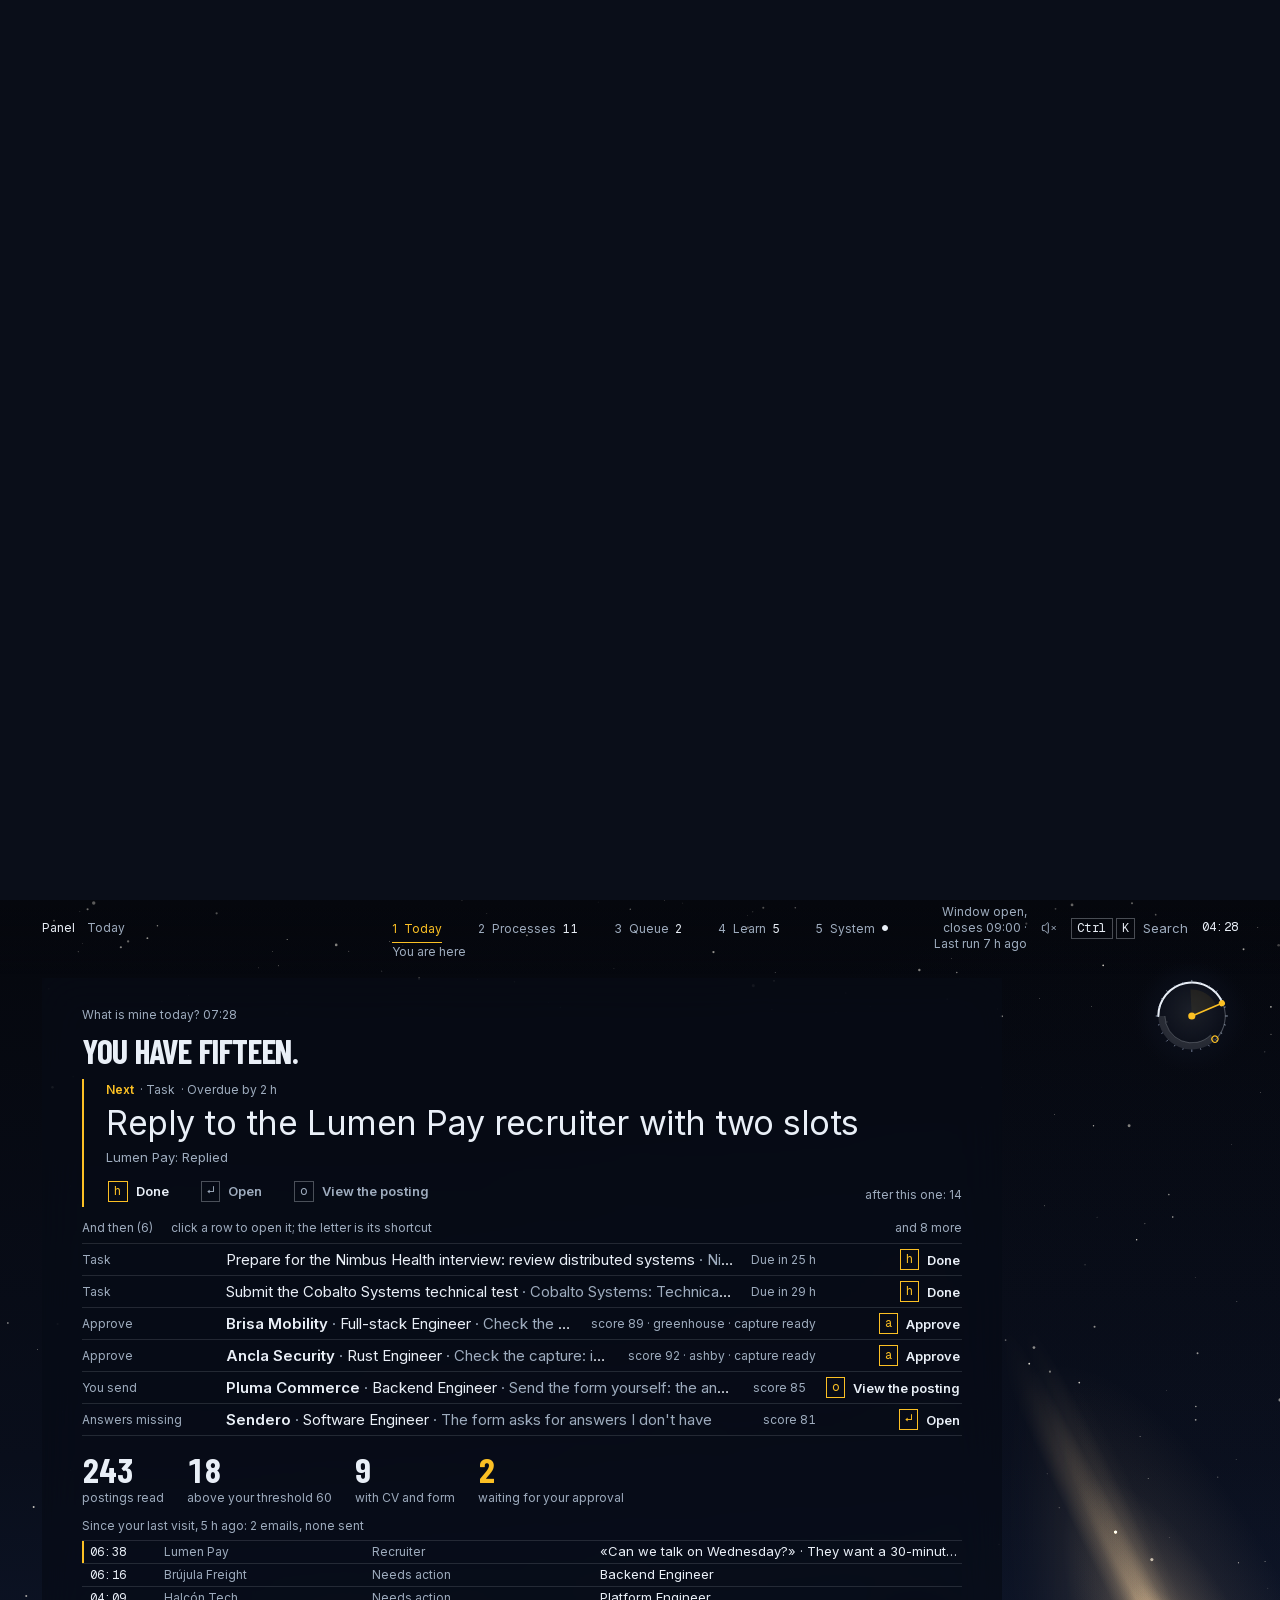
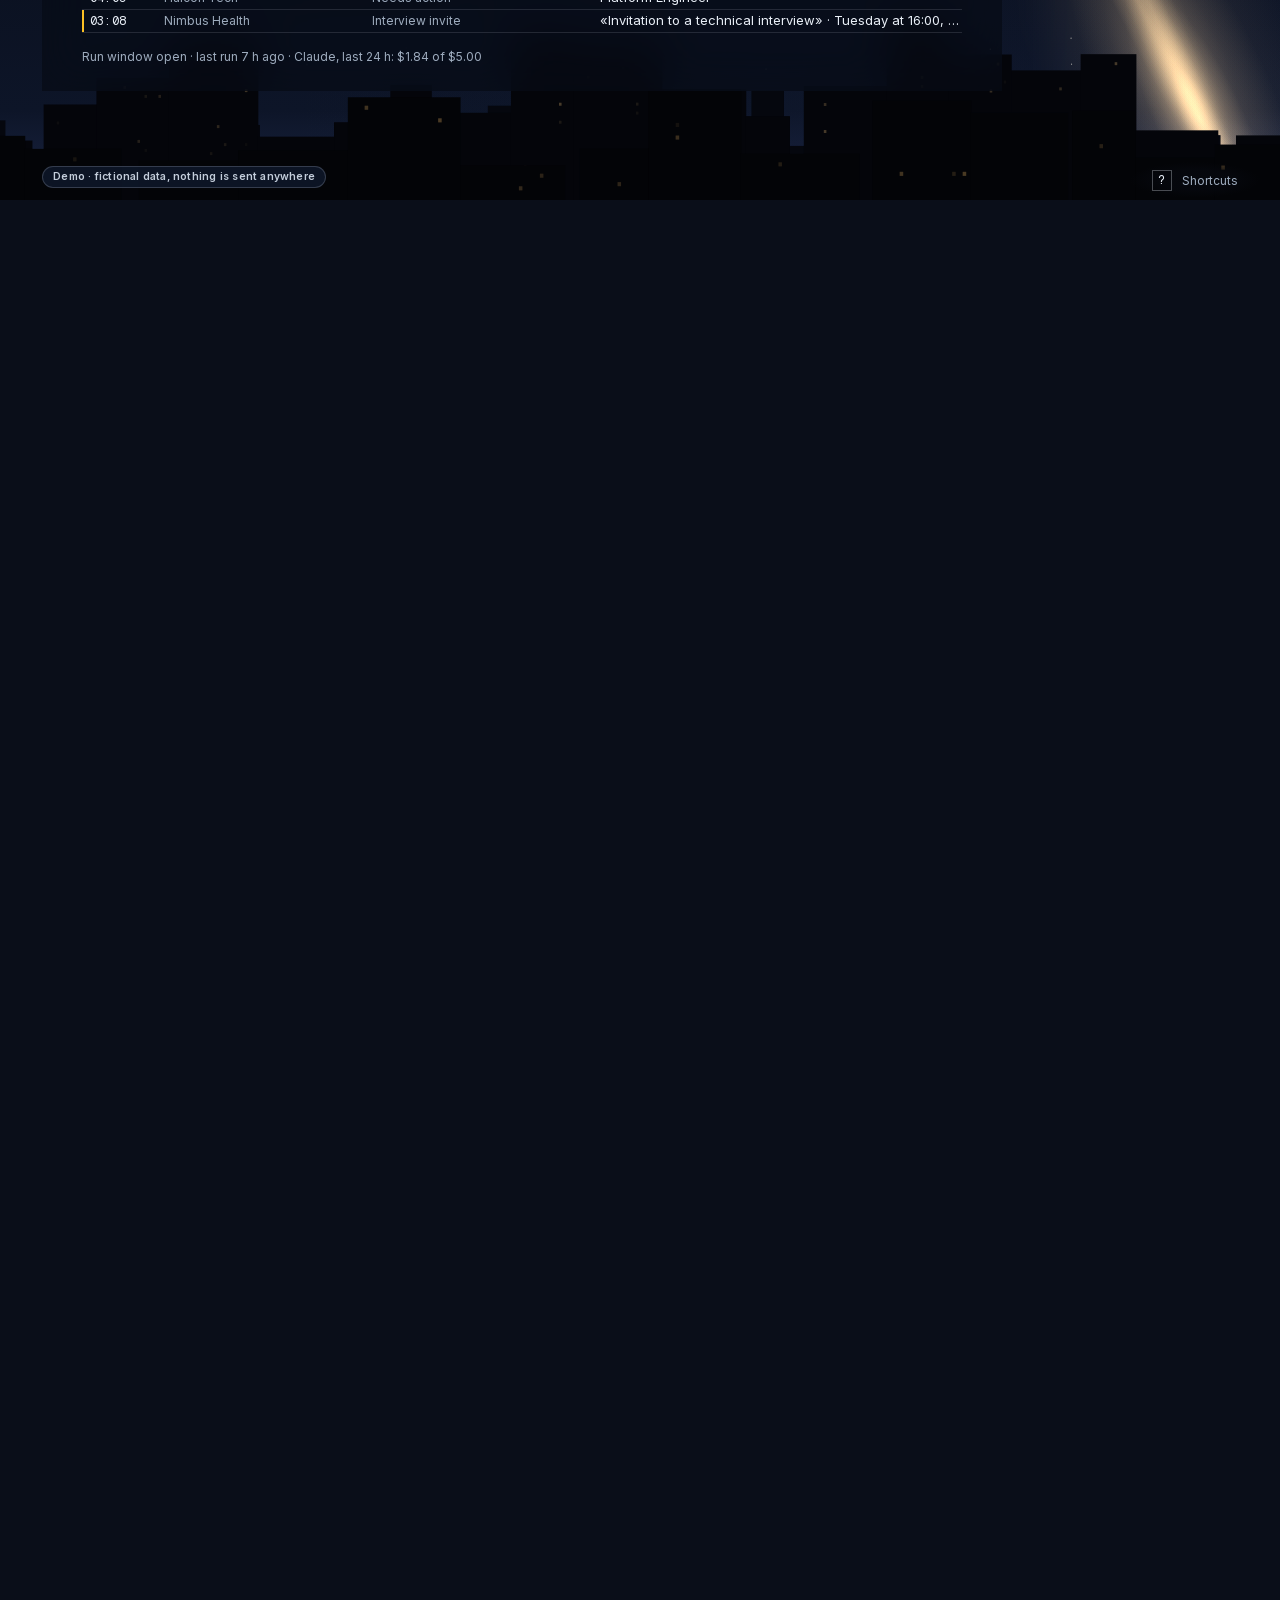
==== commit 82cc16be: "fix(demo): the demo's data script runs again and its fonts load The wording fix in the previous comm" ====
--- a/site/demo/index.html
+++ b/site/demo/index.html
@@ -2,7 +2,7 @@
 <html lang="es">
 <head>
 <meta charset="utf-8">
-<meta http-equiv="Content-Security-Policy" content="default-src 'none'; script-src 'sha256-GJ84wC7Vax1WrUgeffJC+wy19mB8IeQVsby0gqfblgE=' 'sha256-9lm6+DRYQsYETwf97Jn3UyVB4tpZ+4h5NHO2BkynUgY=' 'sha256-A5qXC/2f63l/vCpe8c646IbzAmp/aU3DV9fmAdqeYRA='; style-src 'sha256-3s4HyD/ce8NJLH7ehrvVbiJLHtgUXCtO6dTILykyDfQ=' 'sha256-qESEoZFSnNP1IajbTvRobEmQIEaky6MEPBcLDZ6PZAY='; connect-src 'none'; img-src 'self' blob:; font-src 'self'; base-uri 'none'; form-action 'none'; require-trusted-types-for 'script'">
+<meta http-equiv="Content-Security-Policy" content="default-src 'none'; script-src 'sha256-GJ84wC7Vax1WrUgeffJC+wy19mB8IeQVsby0gqfblgE=' 'sha256-4ZyRAHnbrHIOzz16PBmyFzL7fM8Ab9pmPGD2TiCRcdo=' 'sha256-A5qXC/2f63l/vCpe8c646IbzAmp/aU3DV9fmAdqeYRA='; style-src 'sha256-3s4HyD/ce8NJLH7ehrvVbiJLHtgUXCtO6dTILykyDfQ=' 'sha256-qESEoZFSnNP1IajbTvRobEmQIEaky6MEPBcLDZ6PZAY='; connect-src 'none'; img-src 'self' blob:; font-src 'self'; base-uri 'none'; form-action 'none'; require-trusted-types-for 'script'">
 <meta name="viewport" content="width=device-width, initial-scale=1">
 <!-- The browser bar takes the night of the stage (--night-0, held by test/template.meta.test.mjs). One tag, no light/dark pair: the panel does
      not follow the system scheme and Papel repaints only the sheet, so the top of the window is the night in both themes. -->
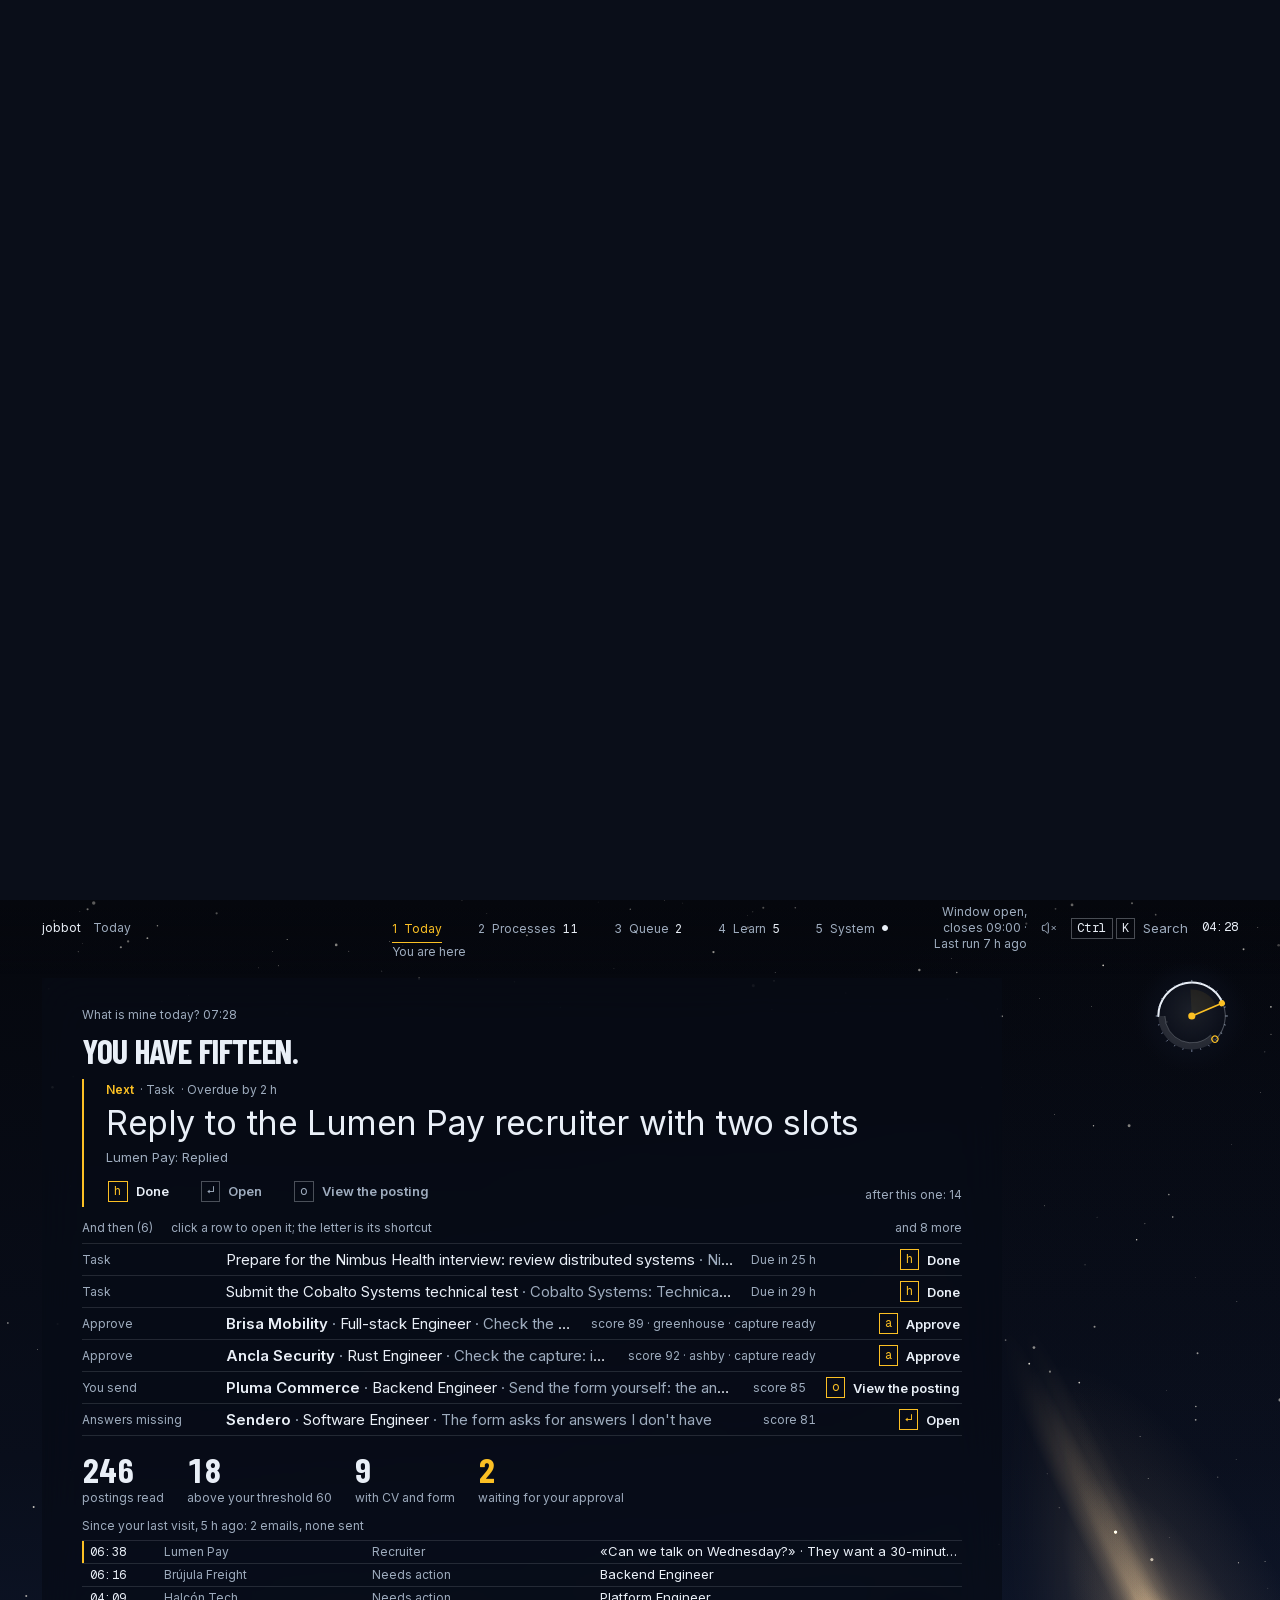
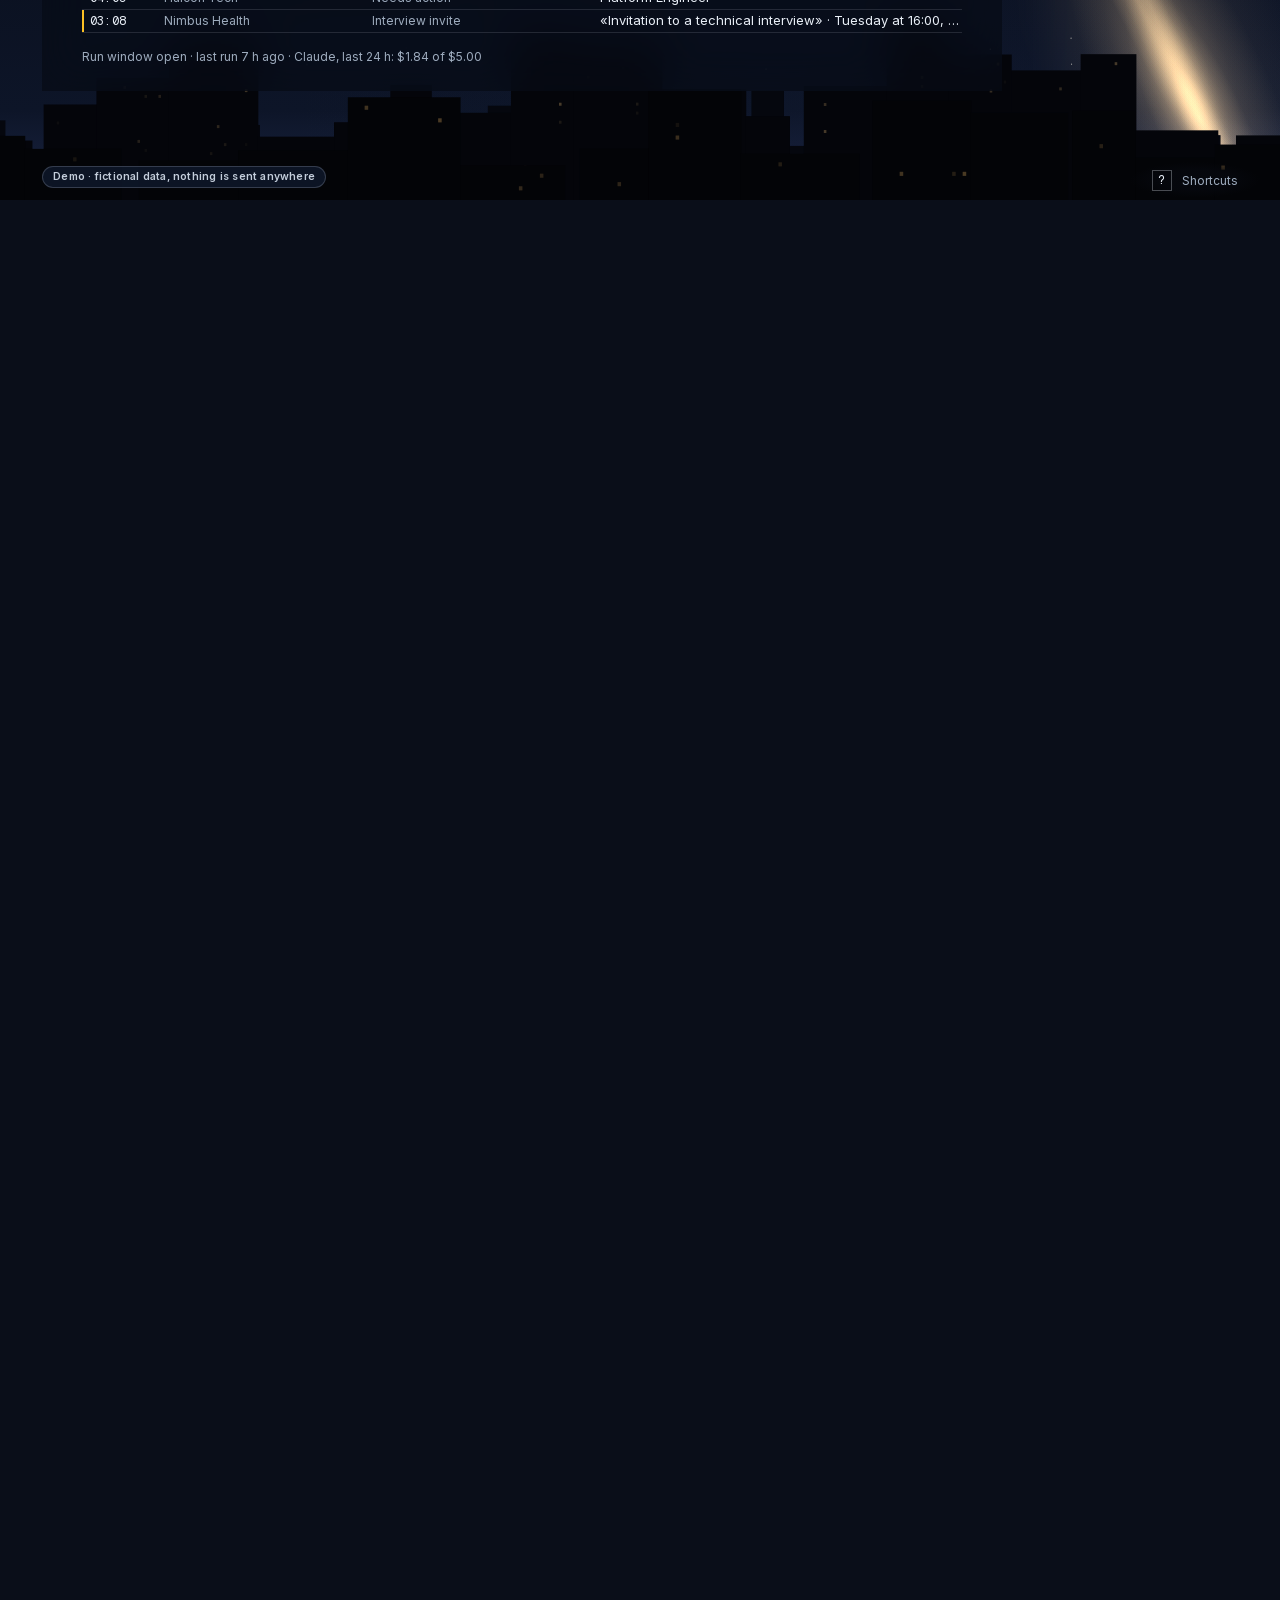
==== commit 6bbacfa3: "feat(demo): the current panel's public face, rebuilt from jobbot main (08f9223) The demo is the publ" ====
--- a/site/demo/index.html
+++ b/site/demo/index.html
@@ -2,7 +2,7 @@
 <html lang="es">
 <head>
 <meta charset="utf-8">
-<meta http-equiv="Content-Security-Policy" content="default-src 'none'; script-src 'sha256-GJ84wC7Vax1WrUgeffJC+wy19mB8IeQVsby0gqfblgE=' 'sha256-4ZyRAHnbrHIOzz16PBmyFzL7fM8Ab9pmPGD2TiCRcdo=' 'sha256-A5qXC/2f63l/vCpe8c646IbzAmp/aU3DV9fmAdqeYRA='; style-src 'sha256-3s4HyD/ce8NJLH7ehrvVbiJLHtgUXCtO6dTILykyDfQ=' 'sha256-qESEoZFSnNP1IajbTvRobEmQIEaky6MEPBcLDZ6PZAY='; connect-src 'none'; img-src 'self' blob:; font-src 'self'; base-uri 'none'; form-action 'none'; require-trusted-types-for 'script'">
+<meta http-equiv="Content-Security-Policy" content="default-src 'none'; script-src 'sha256-GJ84wC7Vax1WrUgeffJC+wy19mB8IeQVsby0gqfblgE=' 'sha256-pfSqaCEjV+ojfd7cDBnKU2giDeJNIUkxehYgzNKBijg=' 'sha256-Hpgmd6dR1rhYBQffmZgURjtOUHVNPoEA3jyo/aKFQ70='; style-src 'sha256-3s4HyD/ce8NJLH7ehrvVbiJLHtgUXCtO6dTILykyDfQ=' 'sha256-qESEoZFSnNP1IajbTvRobEmQIEaky6MEPBcLDZ6PZAY='; connect-src 'none'; img-src 'self' blob:; font-src 'self'; base-uri 'none'; form-action 'none'; require-trusted-types-for 'script'">
 <meta name="viewport" content="width=device-width, initial-scale=1">
 <!-- The browser bar takes the night of the stage (--night-0, held by test/template.meta.test.mjs). One tag, no light/dark pair: the panel does
      not follow the system scheme and Papel repaints only the sheet, so the top of the window is the night in both themes. -->
@@ -254,7 +254,8 @@
   // The sentence a stuck form carries, the way the real server writes it (the page names the kind in its own words).
   const REASONS = {
     handoff: ["La página pide una cuenta nueva: llénala tú y marca «Ya la envié».", "The site wants you to create an account first: fill the form in yourself, then press “I sent it”."],
-    missing_answers: ["El formulario pregunta cuántos años usaste Kubernetes en producción y tu banco de respuestas no tiene esa cifra.", "The form asks how many years you ran Kubernetes in production, and your answer bank has no figure for it."],
+    // the engine's own line (crates/jobbot-app/src/apply/handoff.rs): the label of the question as the English form wrote it, required asterisk included, in any language
+    missing_answers: "faltan respuestas: How many years have you run Kubernetes in production? *",
     blocked: ["Un control de seguridad (captcha) frenó el formulario en la segunda página; ábrela tú y, cuando pase el control, devuélvela a la cola.", "A security check (captcha) stopped the form on its second page; open it yourself and, once the check passes, return it to the queue."],
     may_have_sent: ["La página no mostró ninguna confirmación después de enviar el formulario, así que puede que ya haya salido: mira tu correo o la página de la empresa antes de postular otra vez.", "The page showed no confirmation after the form was sent, so it may already have gone out: check your email or the company's page before applying again."],
   };
@@ -562,6 +563,19 @@
     });
     const m = metrics(list);
     const open = windowOpen();
+    // What the last run did, counted from the night's moves (the same ones the prologue tells), and one dossier per interview on the board.
+    // Only the scenarios whose engine ran have a record: a late engine (stale) and a fresh install (empty) have none.
+    const night_moves = act.moves_by_state;
+    const did = (state) => night_moves[state] || 0;
+    const lastRun = scenario === "empty" || scenario === "stale" ? {} : {
+      last_run_result: "ok",
+      last_run_steps: {
+        discover: { ran: true, new: did("scored") },
+        prepare: { ran: true, prepared: did("prepared") },
+        submit: { ran: true, submitted: did("submitted"), needs_gonza: did("needs_gonza") },
+        dossiers: { ran: true, written: list.filter((a) => a.state === "interview").length },
+      },
+    };
     return {
       generated_at: new Date(nowMs).toISOString(),
       controls: {
@@ -569,6 +583,7 @@
         // the three truths of the engine (spec A15): never ran (empty), missed a night (stale), ran 7 hours ago (everything else)
         last_run_at: scenario === "empty" ? null : scenario === "stale" ? ago(41 * HOUR) : ago(7 * HOUR),
         engine: scenario === "empty" ? "never" : scenario === "stale" ? "stale" : "recent",
+        ...lastRun,
         claude_account: scenario === "empty" ? null : {
           ok: true, message: null, subscription: "max", email: "d***@example.com", checked_at: ago(8 * HOUR),
           auth_method: "claude.ai", api_provider: "firstParty", org_id: "org-demo", config_dir: "%LOCALAPPDATA%\\demo\\claude", cli_version: "2.1.0", anchored: true,
@@ -707,10 +722,71 @@
 
   const WEAK = [["Sistemas distribuidos", 2.1], ["SQL", 2.8], ["Diseño de APIs", 3.4]];
   const GAPS = [
-    { id: "g1", topic: ["Colas y backpressure", "Queues and backpressure"], offer_key: "demo:3", offer: "Cobalto Systems", seen: false },
-    { id: "g2", topic: ["Evaluación de modelos en producción", "Evaluating models in production"], offer_key: "demo:4", offer: "Nimbus Health", seen: false },
-    { id: "g3", topic: ["Presupuestos de error (SRE)", "Error budgets (SRE)"], offer_key: "demo:9", offer: "Mica Cloud", seen: true },
+    { id: "g1", topic: ["Colas y backpressure", "Queues and backpressure"], offer_key: "demo:3", offer: "Cobalto Systems", seen: false,
+      ask: ["¿Qué haces cuando el consumidor no da abasto?", "What do you do when the consumer cannot keep up?"], cmd: ["colas", "queues"] },
+    { id: "g2", topic: ["Evaluación de modelos en producción", "Evaluating models in production"], offer_key: "demo:4", offer: "Nimbus Health", seen: false,
+      ask: ["¿Cómo notarías que un modelo empeoró después de desplegarlo?", "How would you notice that a model got worse after you shipped it?"], cmd: ["evaluacion", "evaluation"] },
+    { id: "g3", topic: ["Presupuestos de error (SRE)", "Error budgets (SRE)"], offer_key: "demo:9", offer: "Mica Cloud", seen: true,
+      ask: ["¿Cómo decides cuándo frenar los despliegues por el presupuesto de error?", "How do you decide when to freeze deploys because of the error budget?"], cmd: ["slo", "error-budgets"] },
   ];
+
+  // ---- The dossier of an interview, written the way the engine writes it (crates/jobbot-app/src/learn/dossier.rs): the title, the day and the
+  // posting, then the summary, the likely questions each with its why, the stories each with the literal evidence of the CV, and the gaps on file for
+  // that posting (or none). Every interview has its own, about its own application; Nimbus Health's carries its own words.
+  const CV_STORIES = [
+    { title: ["Ocho años operando servicios", "Eight years running services"],
+      evidence: ["Llevo ocho años construyendo y operando servicios de backend en producción.", "For eight years I have built and run backend services in production."],
+      use: ["Úsala cuando pregunten por tu experiencia en producción.", "Use it when they ask about your production experience."] },
+    { title: ["Rust y TypeScript en producción", "Rust and TypeScript in production"],
+      evidence: ["Últimamente trabajo en Rust y TypeScript, y me gusta hacerme cargo de un servicio desde el diseño hasta la guardia.", "Lately I work in Rust and TypeScript, and I like owning a service from design to on-call."],
+      use: ["Úsala para mostrar que cuidas un servicio de punta a punta.", "Use it to show that you look after a service from end to end."] },
+  ];
+  const NIMBUS_PREP = {
+    summary: ["Nimbus Health arma un equipo de modelos de lenguaje para soporte. Dos entrevistadores técnicos, 60 minutos. Preguntarán por evaluación offline frente a online y por regresiones tras actualizar un modelo.",
+      "Nimbus Health is building a language-model team for support. Two technical interviewers, 60 minutes. They will ask about offline versus online evaluation and about regressions after a model update."],
+    questions: [
+      [["¿Cómo evaluarías un modelo antes y después de llevarlo a producción?", "How would you evaluate a model before and after it goes to production?"],
+        ["El aviso pide evaluación offline y online.", "The posting asks for offline and online evaluation."]],
+      [["¿Cómo medirías una regresión después de actualizar un modelo?", "How would you measure a regression after a model update?"],
+        ["El equipo actualiza sus modelos con frecuencia.", "The team updates its models often."]],
+      [["¿Qué incidente en producción te enseñó más y qué cambió después?", "Which production incident taught you the most, and what changed afterwards?"],
+        ["Los entrevistadores técnicos suelen pedir una historia real.", "Technical interviewers usually ask for a real story."]],
+    ],
+  };
+  function dossierOf(a) {
+    const en = lang() === "en";
+    const [does, wants] = FAMILIES[a.family];
+    const L = en
+      ? { made: "Generated on", tz: "(Santiago time)", posting: "posting", summary: "## What the company's posting says", questions: "## Likely questions", why: "*Why:*",
+        stories: "## Stories (only facts from your master CV)", evidence: "Evidence in the CV: “", close: "”", gaps: "## Gaps to study", none: "None found.", review: "review with" }
+      : { made: "Generado el", tz: "(hora de Santiago)", posting: "aviso", summary: "## Qué dice el aviso de la empresa", questions: "## Preguntas probables", why: "*Por qué:*",
+        stories: "## Historias (solo hechos de tu CV maestro)", evidence: "Evidencia en el CV: «", close: "»", gaps: "## Huecos a estudiar", none: "Ninguno detectado.", review: "repasa con" };
+    const prep = a.key === "demo:4" ? NIMBUS_PREP : {
+      summary: ["Para el cargo de " + a.title + " en " + a.company + " tendrás que " + does[0] + ". Piden " + wants[0] + ".",
+        "For the " + a.title + " role at " + a.company + " you would " + does[1] + ". They ask for " + wants[1] + "."],
+      questions: [
+        [["¿Qué te atrae de " + a.company + " y del cargo de " + a.title + "?", "What draws you to " + a.company + " and the " + a.title + " role?"],
+          ["El aviso describe un equipo pequeño y remoto; quieren saber por qué ese equipo.", "The posting describes a small remote team; they want to know why that team."]],
+        [["¿Qué has hecho antes para " + does[0] + "?", "What have you done before to " + does[1] + "?"],
+          ["Es lo que haría tu día a día en el cargo.", "It is what your day to day in the role would be."]],
+        [["El aviso pide " + wants[0] + ": ¿cuál es tu ejemplo más sólido?", "The posting asks for " + wants[1] + ": what is your strongest example?"],
+          ["Quieren un caso concreto, no una lista de herramientas.", "They want a concrete case, not a list of tools."]],
+      ],
+    };
+    const gaps = GAPS.filter((g) => g.offer_key === a.key);
+    return [
+      "# Dossier — " + a.company + " · " + a.title, "",
+      L.made + " " + santiago(now(), true).slice(0, 10) + " " + L.tz + " · " + L.posting + ": " + cardOf(a).url, "",
+      L.summary, "", txt(prep.summary), "",
+      L.questions, "",
+      ...prep.questions.flatMap(([q, why], i) => [(i + 1) + ". " + txt(q), "   " + L.why + " " + txt(why)]), "",
+      L.stories, "",
+      ...CV_STORIES.flatMap((s) => ["### " + txt(s.title), "", L.evidence + txt(s.evidence) + L.close, "", txt(s.use), ""]),
+      L.gaps, "",
+      ...(gaps.length ? gaps.map((g) => "- **" + txt(g.topic) + "** — " + txt(g.ask) + " (" + L.review + " `jobbot prep next --topic " + txt(g.cmd) + "`)") : [L.none]),
+      "",
+    ].join("\n");
+  }
   function learn() {
     if (scenario === "empty") return { total: 0, seen: 0, due: 0, weak_topics: [], topics: [], gaps: [] };
     // calm: nothing is due, and only the gaps of postings still on the board remain
@@ -735,9 +811,7 @@
     const first = Date.parse(history(a)[0].at);
     let dossier = null;
     if (a.state === "interview") {
-      dossier = lang() === "en"
-        ? "Team: document language models. Two technical interviewers, 60 minutes.\n\nPrepare: offline versus online evaluation, and how to measure regressions after a model update. Have one production incident ready to tell, with what changed afterwards."
-        : "Equipo de modelos de lenguaje clínicos. Dos entrevistadores técnicos, 60 minutos.\n\nPreparar: evaluación offline frente a online, y cómo medir regresiones tras actualizar un modelo. Ten lista una historia de un incidente en producción y qué cambió después.";
+      dossier = dossierOf(a);
     } else if (a.state === "offer") {
       dossier = lang() === "en"
         ? "Offer: " + usd(6200) + " a month, remote, paid in US dollars as a contractor. The range they published was " + usd(5600) + " to " + usd(7000) + ".\n\nTo weigh: on-call is one week in six, paid; the team is nine people across three time zones. Ask about the error-budget policy before answering."
@@ -972,7 +1046,8 @@
     if (refreshPage) refreshPage({ force: true });
   }).observe(document.documentElement, { attributes: true, attributeFilter: ["lang"] });
 
-  window.__DEMO__ = { api: handle, blob: capture, attach, startedAt: t0, stats };
+  // `brand` is the name the page shows in its mark and its tab instead of "Panel"
+  window.__DEMO__ = { api: handle, blob: capture, attach, startedAt: t0, stats, brand: "jobbot" };
   // A visit from five hours ago, so the page has something to say about what changed since.
   try { if (!localStorage.getItem("panel.lastVisit")) localStorage.setItem("panel.lastVisit", ago(5 * HOUR)); } catch (e) { /* no storage */ }
 
@@ -1000,10 +1075,10 @@
 
 </script>
 <script>
-(()=>{var Ps="panel.",jn={keep:new Map,local:new Map},wr=null;function Is(e){try{return wr?wr[e==="keep"?"session":"local"]||null:(e==="keep"?globalThis.sessionStorage:globalThis.localStorage)||null}catch{return null}}function kr(e,t){try{let o=Is(e);if(o)return o.getItem(Ps+t)}catch{}return jn[e].has(t)?jn[e].get(t):null}function vr(e,t,o){try{let n=Is(e);if(n){n.setItem(Ps+t,o);return}}catch{}jn[e].set(t,o)}function op(e,t){jn[e].delete(t);try{let o=Is(e);o&&o.removeItem(Ps+t)}catch{}}var xr={get(e){try{return JSON.parse(kr("keep",e)||"null")}catch{return null}},set(e,t){vr("keep",e,JSON.stringify(t))}},kt={get:e=>kr("local",e),set:(e,t)=>vr("local",e,String(t)),remove:e=>op("local",e)},np=["hoy","procesos","cola","aprender","sistema"],sp=["all","mine","wait","stale"],ap={learn:"aprender"},Sr=e=>ap[e]||e;function Er(){return{room:"hoy",filter:"all",folds:{},cursor:null,openKey:null,note:""}}function Fs(e){let t=/^#(prologo|hoy|procesos|cola|learn|aprender|sistema)(?:\/(.+))?$/.exec(e||"");if(!t)return null;let o=null;try{o=t[2]?decodeURIComponent(t[2]):null}catch{}return{room:Sr(t[1]),job:o}}function Ar(e,t){return"#"+e+(t?"/"+encodeURIComponent(t):"")}function Tr(e,{embedded:t=!1,hash:o=""}={}){let n=Fs(o),s=t?null:xr.get("view");s&&sp.includes(s.filter)&&(e.filter=s.filter),s&&s.folds&&typeof s.folds=="object"&&(e.folds=s.folds);let a=s?Sr(s.room||s.tab):null;return n?e.room=n.room:a&&np.includes(a)&&(e.room=a),n}function Or(e){xr.set("view",{room:e.room,filter:e.filter,folds:e.folds})}function _r(e){e==="auto"?kt.remove("theme"):kt.set("theme",e)}var Mr={"common.close":"Cerrar","common.retry":"Reintentar","common.na":"n/a","common.noSubject":"(sin asunto)","common.and":"y","common.score":"puntaje {score}","act.approve":"Aprobar","act.approve.hint":"Revis\xE9 la captura y est\xE1 bien: la pr\xF3xima corrida la env\xEDa.","act.resolve":"Devolver a la cola","act.resolve.hint":"Arregl\xE9 lo que la detuvo; que vuelva a la cola.","act.confirm":"Ya la envi\xE9","act.confirm.hint":"La envi\xE9 yo o s\xED lleg\xF3; m\xE1rcala como enviada.","act.done":"Hecha","act.done.hint":"Ya lo hice: sale de la lista","act.done.aria":"Hecha: {text}","act.skip":"Posponer","act.skip.hint":"D\xE9jala para otro d\xEDa: eliges hasta cu\xE1ndo","act.sure":"\xBFSeguro? Pulsa otra vez","act.approved":"Aprobada","act.noted":"Anotada","act.open":"Abrir","act.openLink":"Abrir enlace","act.viewPosting":"Ver el aviso","act.openForm":"abrir el formulario","act.stop":"STOP","act.resume":"Quitar STOP","run.stopped":"STOP activo","win.open":"Ventana de ejecuci\xF3n abierta","win.closed":"Ventana cerrada","win.closedOpens":"Ventana cerrada, abre {when}","win.unknown":"Ventana de ejecuci\xF3n: sin datos","spend.line":"Claude, 24 h: {spent} de {budget}","spend.noBudget":"Claude, 24 h: {spent}","ctrl.search":"Buscar","ctrl.search.hint":"Buscar una postulaci\xF3n o saltar a una sala","ctrl.keys.hint":"Atajos de teclado","tab.hoy":"Hoy","tab.procesos":"Procesos","tab.cola":"Cola","tab.aprender":"Aprender","tab.sistema":"Sistema","stage.submitted":"Enviada","stage.replied":"Respondi\xF3","stage.technical_test":"Prueba t\xE9cnica","stage.interview":"Entrevista","stage.offer":"Oferta","stage.plural.submitted":"Enviadas","stage.plural.replied":"Respondieron","stage.plural.technical_test":"Prueba t\xE9cnica","stage.plural.interview":"Entrevista","stage.plural.offer":"Oferta","state.scored":"Puntuada","state.prepared":"Preparada","state.needs_gonza":"Necesita tu ayuda","state.submitted":"Enviada","state.replied":"Respondi\xF3","state.technical_test":"Prueba t\xE9cnica","state.interview":"Entrevista","state.offer":"Oferta","state.accepted":"Aceptada","state.rejected":"Rechazada","state.withdrawn":"Retirada","state.ghosted":"Sin respuesta","state.plural.scored":"Puntuadas","state.plural.prepared":"Preparadas","state.plural.needs_gonza":"Necesitan tu ayuda","state.plural.submitted":"Enviadas","state.plural.replied":"Respondieron","state.plural.technical_test":"Prueba t\xE9cnica","state.plural.interview":"Entrevista","state.plural.offer":"Oferta","state.plural.accepted":"Aceptadas","state.plural.rejected":"Rechazadas","state.plural.withdrawn":"Retiradas","state.plural.ghosted":"Sin respuesta","mark.replied":"Me respondieron","mark.technical_test":"Me pidieron una prueba t\xE9cnica","mark.interview":"Me citaron a entrevista","mark.interview.again":"Me citaron a otra entrevista","mark.offer":"Me hicieron una oferta","mark.accepted":"Acept\xE9 la oferta","mark.rejected":"Me dijeron que no","mark.withdrawn":"Retiro mi postulaci\xF3n","mark.ghosted":"Dejaron de responder","mark.ask.replied":"\xBFLa empresa te respondi\xF3?","mark.ask.technical_test":"\xBFLa empresa te pidi\xF3 una prueba t\xE9cnica?","mark.ask.interview":"\xBFLa empresa te cit\xF3 a una entrevista?","mark.ask.interview.again":"\xBFLa empresa te cit\xF3 a otra ronda de entrevistas?","mark.ask.offer":"\xBFLa empresa te hizo una oferta?","mark.ask.accepted":"\xBFAceptaste la oferta?","mark.ask.rejected":"\xBFLa empresa te dijo que no?","mark.ask.withdrawn":"\xBFQuieres retirar tu postulaci\xF3n?","mark.ask.ghosted":"\xBFLa empresa dej\xF3 de responder?","mark.ask.other":"\xBFPasarla a \xAB{state}\xBB?","kind.ack":"Acuse","kind.rejection":"Rechazo","kind.recruiter":"Reclutador","kind.interview_invite":"Invitaci\xF3n a entrevista","kind.technical_test":"Prueba t\xE9cnica","kind.action_required":"Requiere acci\xF3n","kind.other":"Otro","status.done":"hecho","status.robot":"jobbot trabaja aqu\xED","status.you":"te toca","status.todo":"falta","turn.mine":"Te toca","turn.check":"Define el paso","turn.wait":"La empresa","theme.auto":"autom\xE1tico","theme.light":"claro","theme.dark":"oscuro","lang.es":"Espa\xF1ol","lang.en":"English","time.ago.now":"ahora","time.ago.min":"hace {n} min","time.ago.hours":"hace {n} h","time.ago.days.one":"hace {n} d\xEDa","time.ago.days.other":"hace {n} d\xEDas","time.due.late.hours":"Venci\xF3 hace {n} h","time.due.late.days.one":"Venci\xF3 hace {n} d\xEDa","time.due.late.days.other":"Venci\xF3 hace {n} d\xEDas","time.due.lessHour":"Vence en menos de 1 h","time.due.hours":"Vence en {n} h","time.due.days.one":"Queda {n} d\xEDa","time.due.days.other":"Quedan {n} d\xEDas","err.network":"No se pudo hablar con el panel: \xBFse cerr\xF3 jobbot panel?","err.timeout":"El panel no respondi\xF3 a tiempo. Prueba de nuevo en un momento.","err.token":"El panel no reconoce este enlace: la clave cambia cada vez que se inicia jobbot panel. \xC1brelo de nuevo con el enlace que imprime.","err.snapshot":"No se pudieron leer los datos del panel. Reintenta; si sigue igual, reinicia jobbot panel.","err.action":"No se hizo, y el panel no dijo por qu\xE9. Reintenta; si sigue igual, mira la consola de jobbot panel.","err.job":"No se pudo abrir la postulaci\xF3n. Reintenta en un momento; si sigue igual, reinicia jobbot panel.","toast.done":"Hecho.","toast.theme":"Tema {name}","toast.lang":"Idioma: {name}","news.mail":"{who}: {kind}","news.mail.anon":"Correo nuevo","news.task":"Tarea nueva","news.card":"{company}: {state}","news.sinceVisit.zero":"Nada nuevo desde tu \xFAltima visita","news.sinceVisit.one":"Desde tu \xFAltima visita: {n} novedad","news.sinceVisit.other":"Desde tu \xFAltima visita: {n} novedades","ticket.kind.task":"Tarea","ticket.kind.offer":"Oferta","ticket.kind.approve":"Por aprobar","ticket.kind.followup":"Seguimiento","ticket.stub.nodate":"SIN FECHA","ticket.stub.anytime":"cuando puedas","ticket.stub.overdue":"VENCIDA","ticket.stub.lessHour":"<1 H","ticket.stub.hours":"{n} H","ticket.stub.days":"{n} D","ticket.stub.offer":"OFERTA","ticket.stub.decide":"decide","ticket.stub.score":"puntaje","ticket.stub.silent":"sin noticias","ticket.why.approve":"Revisa la captura: si est\xE1 bien, la pr\xF3xima corrida la env\xEDa.","ticket.why.offer":"Una oferta espera tu respuesta.","ticket.why.ghosted":"Sin noticias: decide si insistes.","ticket.why.stale.one":"Sin noticias hace {n} d\xEDa: decide si insistes.","ticket.why.stale.other":"Sin noticias hace {n} d\xEDas: decide si insistes.","ticket.why.nextstep":"Sin tarea: agrega el siguiente paso.","reason.group.approve":"Por aprobar","reason.group.handoff":"Formularios para enviar t\xFA","reason.group.missing_answers":"Faltan respuestas","reason.group.blocked":"Una p\xE1gina me fren\xF3","reason.group.may_have_sent":"Puede que ya se haya enviado","reason.group.error":"La p\xE1gina fall\xF3","reason.group.manual_apply":"Postular a mano desde el aviso","reason.group.other":"Otras","reason.short.manual_apply":"Postula t\xFA desde el enlace del aviso","reason.short.missing_answers":"El formulario pide respuestas que no tengo","reason.short.handoff":"Env\xEDa t\xFA el formulario: la hoja de respuestas est\xE1 lista","reason.short.blocked":"Una p\xE1gina me fren\xF3 (captcha, ingreso o bloqueo)","reason.short.may_have_sent":"Puede que ya se haya enviado: revisa antes de volver a postular","reason.short.error":"La p\xE1gina fall\xF3 al llenarla: hay que mirarla","reason.short.other":"Necesita una mirada tuya","layer.aviso":"Aviso","layer.puntaje":"Puntaje","layer.cv":"CV","layer.respuestas":"Respuestas","layer.compuerta":"Revisi\xF3n final","layer.aria":"Capa {at} de 5: {name}","layer.note.scored":"jobbot prepara el CV en la pr\xF3xima ventana","layer.note.approved":"aprobada por ti: sale en la pr\xF3xima ventana","layer.note.awaiting":"espera tu aprobaci\xF3n","layer.note.dryrun":"jobbot llena el formulario de prueba","layer.note.look":"necesita una mirada tuya","drawer.aria":"Detalle de la postulaci\xF3n","drawer.score":"Puntaje {score}","drawer.remote":"remoto","drawer.salary.none":"Sueldo: no publicado","drawer.salary.range":"Sueldo publicado: {range} al mes","drawer.salary.between":"{from} a {to}","drawer.journey":"Capas","drawer.journey.aria":"Las cinco capas entre el aviso y el env\xEDo","drawer.afterSend":"Despu\xE9s del env\xEDo","drawer.reason.full":"Texto completo del motivo","drawer.note":"Nota: {note}","drawer.tasks":"Tareas abiertas de esta postulaci\xF3n","drawer.mails":"Correos de esta postulaci\xF3n","drawer.shot.loading":"Cargando la captura\u2026","drawer.shot.none":"Sin captura de la prueba.","drawer.shot.alt":"Captura de la prueba","drawer.mark.title":"Registrar una respuesta","drawer.mark.placeholder":"nota (por ejemplo, la fecha de la entrevista)","drawer.history":"Historial","drawer.history.none":"Sin movimientos.","drawer.move":"{from} a {to}","drawer.score.how":"C\xF3mo se calcul\xF3 el puntaje","drawer.score.none":"Sin detalle.","drawer.score.aria":"Puntos de cada factor","drawer.gaps":"Para repasar de esta oferta","drawer.gap.seen":"{topic} (repasada)","drawer.gap.todo":"{topic} (por repasar, en Aprender)","drawer.dossier":"Dossier","drawer.dossier.none":"Sin dossier todav\xEDa: se escribe cuando la empresa responde.","drawer.description":"Descripci\xF3n del aviso","drawer.prev":"Postulaci\xF3n anterior","drawer.next":"Postulaci\xF3n siguiente","drawer.prev.hint":"Anterior (k)","drawer.next.hint":"Siguiente (j)","drawer.seq":"{at} de {total}","journey.saved":"Guardado desde {source}","journey.savedOn":"Guardado el {date} desde {source}","journey.score":"{score} de 100","journey.scoreThreshold":"{score} de 100, tu umbral es {threshold}","journey.cv.ready":"CV a la medida listo","journey.cv.done":"Listo","journey.answers":"Formulario completo","journey.gate.approved":"Aprobada por ti","journey.gate.passed":"Pas\xF3 la revisi\xF3n final","palette.aria":"Buscar","palette.placeholder":"Empresa, sala o ajuste","palette.goto":"Ir a","palette.group.jobs":"Postulaciones","palette.group.prefs":"Preferencias y ayuda","palette.jobs.hint":"Escribe una empresa o un cargo","palette.here":"aqu\xED","palette.empty":"Nada coincide. Prueba con otra palabra de la empresa o del cargo.","palette.count.one":"{n} resultado","palette.count.other":"{n} resultados","palette.note":"Eso se hace desde {stop}, no desde la paleta.","palette.foot.move":"moverte","palette.foot.pick":"elegir","palette.foot.close":"cerrar","palette.alias.prologo":"anoche noche pr\xF3logo prologue last night resumen summary","palette.alias.hoy":"hoy today tareas tasks agenda pendientes","palette.alias.procesos":"procesos processes postulaciones applications embudo funnel seguimiento","palette.alias.cola":"cola queue env\xEDos sends lote batch","palette.alias.aprender":"aprender learn repaso review respuestas answers preguntas questions","palette.alias.sistema":"sistema system motor engine cuenta account claude","palette.alias.theme":"tema theme tinta papel ink paper claro oscuro dark light noche d\xEDa","palette.alias.lang":"idioma language espa\xF1ol spanish english ingl\xE9s","palette.alias.sound":"sonido sound audio silencio mute volumen","palette.alias.motion":"movimiento motion animaci\xF3n animation calmo calm reducir reduce","palette.alias.help":"ayuda help atajos shortcuts teclas keys teclado keyboard","palette.does.hoy":"posponer posp\xF3n snooze hecha hecho done redactar draft","palette.does.procesos":"registrar registra register retirar retira withdraw descartar discard marcar","palette.does.cola":"aprobar aprueba aprobada approve saltar salta skip enviar env\xEDa send","palette.does.aprender":"contestar contesta answer repasar repasa review","palette.does.sistema":"parar stop detener det\xE9n pausar pausa pause reanudar reanuda resume","keys.title":"C\xF3mo se usa","keys.rooms":"Hoy, Procesos, Cola, Aprender, Sistema","keys.list":"Moverte por la lista","keys.open":"Abrir la postulaci\xF3n","keys.search":"Buscar","keys.theme":"Tema: cambiar entre claro y oscuro","keys.lang":"Idioma: espa\xF1ol o ingl\xE9s","keys.sound":"Sonido: activar o silenciar","keys.close":"Cerrar","keys.help":"Esta ayuda"};var Cr={"hoy.eyebrow":"{ask} {hora}","hoy.head.one":"Te toca {word}.","hoy.head.other":"Te tocan {word}.","hoy.num.0":"cero","hoy.num.1":"uno","hoy.num.2":"dos","hoy.num.3":"tres","hoy.num.4":"cuatro","hoy.num.5":"cinco","hoy.num.6":"seis","hoy.num.7":"siete","hoy.num.8":"ocho","hoy.num.9":"nueve","hoy.num.10":"diez","hoy.num.11":"once","hoy.num.12":"doce","hoy.num.13":"trece","hoy.num.14":"catorce","hoy.num.15":"quince","hoy.num.16":"diecis\xE9is","hoy.num.17":"diecisiete","hoy.num.18":"dieciocho","hoy.num.19":"diecinueve","hoy.num.20":"veinte","hoy.awaiting.one":"{n} espera tu aprobaci\xF3n","hoy.awaiting.other":"{n} esperan tu aprobaci\xF3n","hoy.calm.title":"Nada pendiente.","hoy.calm.run":"La \xFAltima corrida fue {ago} y no dej\xF3 nada para ti.","hoy.calm.never":"No hay corridas todav\xEDa.","hoy.fig.read":"avisos le\xEDdos","hoy.fig.above":"sobre tu umbral {threshold}","hoy.fig.aboveAny":"sobre tu umbral","hoy.fig.complete":"con CV y formulario","hoy.fig.awaiting":"esperan tu aprobaci\xF3n","hoy.fig.base.one":"base: {n} d\xEDa","hoy.fig.base.other":"base: {n} d\xEDas","hoy.strip.title":"Avisos por media hora, de {from} a {to}; rayado: tus horas","hoy.strip.today":"hoy","hoy.strip.yesterday":"ayer","hoy.strip.aria":"Avisos nuevos de las \xFAltimas 24 horas, de a media hora","hoy.next.label":"Lo siguiente","hoy.next.after.zero":"es lo \xFAltimo","hoy.next.after.one":"despu\xE9s de esta: {n}","hoy.next.after.other":"despu\xE9s de esta: {n}","hoy.rest.label":"Y despu\xE9s ({n})","hoy.rest.hint":"clic en una fila para abrirla; la letra es su atajo","hoy.rest.hint.flat":"toca una fila para abrirla","hoy.rest.more":"y {n} m\xE1s","hoy.rest.more.hint":"Ver en Procesos todo lo que te toca","hoy.kind.task":"Tarea","hoy.kind.test":"Prueba","hoy.kind.interview":"Entrevista","hoy.kind.offer":"Oferta","hoy.kind.approve":"Aprobar","hoy.kind.handoff":"Env\xEDa t\xFA","hoy.kind.missing_answers":"Faltan respuestas","hoy.kind.blocked":"Bloqueada","hoy.kind.may_have_sent":"Revisa si sali\xF3","hoy.kind.error":"Fall\xF3","hoy.kind.manual_apply":"Postula t\xFA","hoy.kind.other":"Otra","hoy.kind.followup":"Seguimiento","hoy.act.withdraw":"Retirar","hoy.act.register":"Registrar respuesta","hoy.row.capture":"captura lista","hoy.row.salary":"{amount} al mes","hoy.row.days":"{n} d en este paso","hoy.since.title":"Desde tu \xFAltima visita","hoy.since.head":"{ago}: {mails}, {sent}","hoy.since.mails.zero":"ning\xFAn correo","hoy.since.mails.one":"{n} correo","hoy.since.mails.other":"{n} correos","hoy.since.sent.zero":"ning\xFAn env\xEDo","hoy.since.sent.one":"{n} env\xEDo","hoy.since.sent.other":"{n} env\xEDos","hoy.since.type.sent":"Enviada por jobbot","hoy.since.type.needs":"Requiere acci\xF3n","hoy.since.none":"Nada nuevo desde entonces.","hoy.foot.run":"\xFAltima corrida {ago}","hoy.foot.never":"sin corridas todav\xEDa","hoy.foot.stopOn":"STOP activo","hoy.snoozed.title":"Pospuestas ({n})","hoy.snoozed.back":"Devolver","hoy.act.aria":"{action}: {what}","hoy.snooze.title":"Posponer hasta cu\xE1ndo","hoy.snooze.1d":"Ma\xF1ana","hoy.snooze.3d":"En tres d\xEDas","hoy.snooze.7d":"En una semana","hoy.snooze.14d":"En dos semanas","hoy.withdraw.title":"Retirar esta postulaci\xF3n","hoy.withdraw.plain":"Retirarla, sin motivo","hoy.withdraw.interest":"Ya no me interesa","hoy.withdraw.other":"Acept\xE9 otra oferta","hoy.withdraw.note.interest":"Ya no me interesa","hoy.withdraw.note.other":"Acept\xE9 otra oferta","hoy.register.title":"Registrar una respuesta","hoy.undo.snooze":"Pospuesta.","hoy.undo.withdraw":"Retirada.","hoy.undo.register":"Respuesta registrada.","hoy.newtask.title":"Nueva tarea","hoy.newtask.text":"Qu\xE9 hay que hacer","hoy.newtask.placeholder":"Qu\xE9 hay que hacer","hoy.newtask.due":"Para cu\xE1ndo","hoy.newtask.due.none":"Sin fecha","hoy.newtask.due.2h":"En 2 horas","hoy.newtask.due.1d":"Ma\xF1ana a esta hora","hoy.newtask.due.3d":"En 3 d\xEDas","hoy.newtask.add":"A\xF1adir","hoy.newtask.empty":"Escribe qu\xE9 hay que hacer.","hoy.prompt.ask":"\xBFLo hiciste? {company}","hoy.prompt.yes":"Ya la envi\xE9","hoy.prompt.no":"Todav\xEDa no"};var Lr={"procesos.eyebrow":"Procesos: cinco capas por postulaci\xF3n, {hora}","procesos.eyebrow.table":"Procesos en tabla, {hora}","procesos.head.open.one":"abierta","procesos.head.open.other":"abiertas","procesos.head.you.one":"{n} te toca","procesos.head.you.other":"{n} te tocan","procesos.head.snoozed.one":"{n} pospuesta","procesos.head.snoozed.other":"{n} pospuestas","procesos.head.wait.one":"{n} espera","procesos.head.wait.other":"{n} esperan","procesos.head.quiet.one":"{n} sin noticias","procesos.head.quiet.other":"{n} sin noticias","procesos.head.closed.one":"{n} cerrada","procesos.head.closed.other":"{n} cerradas","procesos.head.presend.one":"{n} por enviar","procesos.head.presend.other":"{n} por enviar","procesos.run.last":"\xFAltima corrida {ago}","procesos.run.never":"sin corridas todav\xEDa","procesos.stale":"datos de {ago}","procesos.filter.label":"Filtro","procesos.filter.all":"Todas","procesos.filter.turn":"Te tocan","procesos.filter.wait":"Esperan","procesos.filter.quiet":"Sin noticias","procesos.order.label":"Orden","procesos.order.stage":"Etapa","procesos.order.age":"Edad \u2193","procesos.order.score":"Puntaje","procesos.search.label":"Buscar","procesos.search.aria":"Buscar por empresa o cargo","procesos.search.placeholder":"empresa o cargo","procesos.view.label":"Vista","procesos.view.field":"Campo","procesos.view.table":"Tabla","procesos.lane.presend":"Por enviar","procesos.lane.presend.note":"preparadas por jobbot; esperan tu aprobaci\xF3n, tus respuestas o su corrida","procesos.lane.submitted":"Enviada","procesos.lane.submitted.note":"esperan la primera respuesta; la mediana tarda de 6 a 7 d\xEDas","procesos.lane.replied":"Respondi\xF3","procesos.lane.replied.note":"la empresa escribi\xF3","procesos.lane.technical_test":"Prueba t\xE9cnica","procesos.lane.technical_test.note":"tienes o entregaste una prueba","procesos.lane.interview":"Entrevista","procesos.lane.interview.note":"entrevista agendada o hecha","procesos.lane.offer":"Oferta","procesos.lane.offer.note":"una oferta espera tu respuesta","procesos.lane.ghosted":"Sin noticias","procesos.lane.ghosted.note":"en silencio; una respuesta tard\xEDa la vuelve a mover","procesos.lane.count":"{n} de {total}","procesos.lane.you.one":"{n} te toca","procesos.lane.you.other":"{n} te tocan","procesos.age":"{n}d","procesos.cell.aria":"{company}, {title}: {state}, d\xEDa {days}","procesos.layers.aria":"Las cinco capas: aviso, puntaje, CV, respuestas y revisi\xF3n final","procesos.tomb.scored":"\u2192 puntuada","procesos.tomb.prepared":"\u2192 preparada","procesos.tomb.needs_gonza":"\u2192 te necesita","procesos.tomb.submitted":"\u2192 enviada","procesos.tomb.replied":"\u2192 respondi\xF3","procesos.tomb.technical_test":"\u2192 prueba","procesos.tomb.interview":"\u2192 entrevista","procesos.tomb.offer":"\u2192 oferta","procesos.tomb.accepted":"\u2192 aceptada","procesos.tomb.rejected":"\u2192 rechaz\xF3","procesos.tomb.withdrawn":"\u2192 retirada","procesos.tomb.ghosted":"\u2192 sin noticias","procesos.tomb.out":"\u2192 fuera","procesos.tomb.aria":"Aqu\xED estaba una postulaci\xF3n que cambi\xF3 de lugar","procesos.col.process":"Proceso","procesos.col.stage":"Etapa","procesos.col.age":"Edad","procesos.col.last":"\xDAltimo movimiento","procesos.col.next":"Siguiente paso","procesos.col.cadence":"Cadencia","procesos.col.turn":"Turno","procesos.last.mail":"Correo: \xAB{subject}\xBB","procesos.last.move":"Pas\xF3 a {state}","procesos.last.scored":"Puntuada","procesos.last.prepared":"Preparada por jobbot","procesos.last.prepared.shot":"Captura de la prueba lista","procesos.last.needs_gonza":"Necesita una mirada tuya","procesos.last.submitted":"Enviada, sin respuesta","procesos.last.replied":"Respondi\xF3","procesos.last.technical_test":"Hay una prueba t\xE9cnica","procesos.last.interview":"Hay una entrevista","procesos.last.offer":"Lleg\xF3 una oferta","procesos.last.ghosted":"Sin respuesta","procesos.next.look":"Necesita una mirada tuya","procesos.next.queued":"Sale en la pr\xF3xima corrida","procesos.next.approve":"Aprobar en COLA","procesos.next.scored":"jobbot prepara el CV","procesos.next.ask":"Preguntar c\xF3mo va","procesos.next.insist":"Insistir una vez m\xE1s","procesos.next.lost":"Darla por perdida","procesos.next.decide":"Define el siguiente paso","procesos.next.test":"Entregar la prueba","procesos.next.interview":"Preparar la entrevista","procesos.next.offer":"Decidir la oferta","procesos.next.quiet":"Decidir si insistes","procesos.next.wait":"Esperar respuesta","procesos.cad.snoozed":"pospuesta, {when}","procesos.cad.soon":"seguimiento {step} en {n} d","procesos.cad.window":"seguimiento {step}, hoy: d\xEDa {day} de {from}\u2013{to}","procesos.cad.closing":"cierra en {n} d","procesos.cad.lost":"sin noticias, d\xEDa {day}","procesos.cad.reply.today":"te escribi\xF3 hoy","procesos.cad.reply":"te escribi\xF3 hace {n} d","procesos.cad.decide":"define el paso, d\xEDa {day}","procesos.cad.task":"con tarea, d\xEDa {day}","procesos.cad.test":"prueba, d\xEDa {day}","procesos.cad.interview":"entrevista, d\xEDa {day}","procesos.cad.offer":"oferta, d\xEDa {day}","procesos.cad.quiet":"sin noticias, cierra en {n} d","procesos.cad.pre":"{state}, d\xEDa {day}","procesos.turn.snoozed":"pospuesta","procesos.turn.quiet":"sin noticias","procesos.turn.bot":"espera a jobbot","procesos.turn.wait":"espera","procesos.empty.none":"Ninguna postulaci\xF3n viva todav\xEDa.","procesos.empty.none.closed.one":"Ninguna postulaci\xF3n viva. La {n} cerrada est\xE1 abajo.","procesos.empty.none.closed.other":"Ninguna postulaci\xF3n viva. Las {n} cerradas est\xE1n abajo.","procesos.empty.filter":"Ninguna cumple este filtro.","procesos.empty.filter.reset":"Ver todas","procesos.empty.search":"Nada se parece a \xAB{q}\xBB.","procesos.loading":"Cargando los procesos\u2026","procesos.error":"No pude leer los procesos. El resto del panel sigue igual.","procesos.error.retry":"Reintentar","procesos.legend.piles":"Cada pila: aviso, puntaje, CV, respuestas y revisi\xF3n final (clara: la aprobaste t\xFA; hueca: la enviaste a mano)","procesos.legend.short":"Cada pila: aviso, puntaje, CV, respuestas y revisi\xF3n final","procesos.legend.tomb":"un hueco punteado es el lugar de la que sali\xF3, hasta que cargues la p\xE1gina","procesos.legend.you":"te toca","procesos.legend.table":"te tocan primero, luego por edad en la etapa","procesos.legend.move":"moverte","procesos.legend.open":"abrir","procesos.legend.snooze":"posponer","procesos.legend.withdraw":"retirar","procesos.legend.wheel":"la rueda mueve la lista, no la c\xE1mara","procesos.armed":"{action}: pulsa otra vez para confirmar, Esc cancela","procesos.cue.below":"\u2193 {n} m\xE1s","procesos.closed.detail":"{rejected} rechazadas, {withdrawn} retiradas, {accepted} aceptadas","procesos.closed.out":"fuera del campo","procesos.closed.show":"traerlas","procesos.closed.hide":"ocultarlas","procesos.closed.more":"{n} m\xE1s que el panel no trae: est\xE1n en jobbot","procesos.closed.stage":"{state}, {days}","procesos.drawer.day":"d\xEDa {n}","procesos.drawer.place":"{location}, {remote}","procesos.drawer.remote":"remoto","procesos.drawer.salary":"{from} \u2013 {to} al mes","procesos.drawer.salary.min":"desde {from} al mes","procesos.drawer.salary.max":"hasta {to} al mes","procesos.drawer.score.aria":"El puntaje y lo que puso cada factor","procesos.drawer.score.none":"sin desglose del puntaje","procesos.factor.fit":"Encaje","procesos.factor.compensation":"Sueldo","procesos.factor.stability":"Estabilidad","procesos.factor.learning":"Aprendizaje","procesos.factor.interview_style":"Entrevista","procesos.factor.other":"Otro","procesos.plate.aviso":"{source}, {date}","procesos.plate.aviso.nodate":"{source}","procesos.plate.puntaje":"{score} de 100","procesos.plate.puntaje.threshold":"{score} de 100, umbral {threshold}","procesos.plate.cv.done":"a la medida","procesos.plate.cv.todo":"falta el CV","procesos.plate.respuestas.done":"contestadas","procesos.plate.respuestas.here":"faltan respuestas","procesos.plate.respuestas.todo":"sin contestar","procesos.plate.compuerta.clear":"aprobada por ti","procesos.plate.compuerta.dim":"la envi\xF3 jobbot","procesos.plate.compuerta.hollow":"la enviaste a mano","procesos.plate.compuerta.todo":"espera tu aprobaci\xF3n","procesos.plate.you":"tu paso","procesos.trail.none":"sin movimientos todav\xEDa","procesos.trail.move":"{from} \u2192 {to}","procesos.trail.first":"{to}","procesos.drawer.after":"Despu\xE9s del env\xEDo: {date}","procesos.drawer.after.nodate":"Despu\xE9s del env\xEDo","procesos.drawer.after.noreply":"sin respuesta","procesos.ruler.send":"env\xEDo","procesos.ruler.close":"{n}: cierra","procesos.ruler.now":"hoy, d\xEDa {n}","procesos.ruler.rule":"Seguimiento a los {ask} y {insist} d\xEDas; sin noticias a los {close}; la mediana de respuesta es de {median} d\xEDas","procesos.drawer.mails":"Correos ({n})","procesos.drawer.gaps":"Brechas que dej\xF3 el aviso","procesos.drawer.dossier":"Dossier","procesos.drawer.acts.aria":"Qu\xE9 puedes hacer con esta postulaci\xF3n","procesos.drawer.next.turn":"te toca: {what}","procesos.drawer.next.step":"seguimiento {step}: hoy es el d\xEDa {day} de {from}\u2013{to}","procesos.drawer.next.decide":"define el siguiente paso, d\xEDa {day}","procesos.drawer.next.offer":"una oferta espera tu respuesta","procesos.drawer.next.approve":"espera tu aprobaci\xF3n en COLA","procesos.drawer.next.task":"tarea abierta","procesos.drawer.next.wait":"espera a la empresa","procesos.drawer.next.reason":"necesita tu ayuda","procesos.drawer.act.link":"Abrir el aviso","procesos.drawer.act.snooze":"Posponer","procesos.drawer.act.register":"Registrar respuesta","procesos.drawer.act.withdraw":"Retirar","procesos.drawer.act.confirm":"Ya la envi\xE9","procesos.drawer.act.newtask":"Nueva tarea"};var Nr={"cola.eyebrow":"{ask} {hora}","cola.win.open":"Ventana abierta","cola.win.closed":"Ventana cerrada, abre {when}","cola.win.closedNoNext":"Ventana cerrada","cola.win.unknown":"Ventana sin datos","cola.run.last":"\xFAltima corrida {at} ({ago})","cola.run.never":"sin corridas todav\xEDa","cola.run.unknown":"sin datos de corridas","cola.run.stopped":"STOP activo","cola.head.lead":"Por aprobar","cola.head.of":"de {total}","cola.head.empty":"Nada por aprobar.","cola.head.ask":"\xBFLa dejas pasar?","cola.head.emptySub":"Lo que el bot descubra esta noche aparece aqu\xED.","cola.head.emptyRun":"La \xFAltima corrida fue {ago} y no dej\xF3 nada para aprobar.","cola.warn.stopped":"STOP est\xE1 activo: aprobar no env\xEDa nada hasta que lo quites.","cola.warn.stale":"El motor corri\xF3 por \xFAltima vez {ago}: aprobar no env\xEDa nada hasta que corra.","cola.warn.never":"El motor todav\xEDa no ha corrido: aprobar no env\xEDa nada hasta que corra.","cola.warn.task.none":"Sin tarea programada.","cola.warn.task.next":"Pr\xF3xima ejecuci\xF3n {when}.","cola.warn.task.unknown":"Tarea programada: sin dato.","cola.fact.pay":"{from} \u2013 {to} al mes","cola.fact.payMin":"desde {amount} al mes","cola.fact.payMax":"hasta {amount} al mes","cola.fact.remote":"remoto","cola.row.pay":"{from} \u2013 {to}","cola.row.payMin":"desde {amount}","cola.row.payMax":"hasta {amount}","cola.fact.prepared":"preparada {at}","cola.fact.waiting.zero":"en espera desde hoy","cola.fact.waiting.one":"en espera hace {n} d\xEDa","cola.fact.waiting.other":"en espera hace {n} d\xEDas","cola.score.aria":"Puntaje {score} de 100","cola.factor.fit":"Encaje","cola.factor.compensation":"Sueldo","cola.factor.interview_style":"Entrevista","cola.factor.stability":"Estabilidad","cola.factor.learning":"Aprendizaje","cola.factor.other":"Otro","cola.factors.aria":"C\xF3mo se arm\xF3 el puntaje","cola.factors.error":"No se pudo cargar c\xF3mo se arm\xF3 el puntaje.","cola.factors.none":"El servidor no guard\xF3 el desglose de este puntaje.","cola.path.aria":"D\xF3nde est\xE1 esta propuesta entre el aviso y el env\xEDo","cola.path.aviso":"{source}, {at}","cola.path.aviso.plain":"{source}","cola.path.puntaje":"{score} de 100, umbral {threshold}","cola.path.puntaje.any":"{score} de 100","cola.path.cv.yes":"a la medida","cola.path.cv.no":"falta","cola.path.respuestas.yes":"formulario llenado","cola.path.respuestas.no":"sin captura","cola.path.compuerta.yes":"prueba guardada","cola.path.compuerta.no":"sin captura","cola.path.here":"aqu\xED","cola.why.label":"Por qu\xE9 te toca","cola.why.base":"Llen\xE9 el formulario de prueba y guard\xE9 la captura.","cola.why.count":"Si la apruebas, ser\xE1n {n} de tus {total} primeras aprobaciones.","cola.why.last":"Con esta completas tus {total} primeras aprobaciones: despu\xE9s jobbot env\xEDa solo, hasta {cap} al d\xEDa.","cola.why.decide":"Si est\xE1 bien, la pr\xF3xima corrida la env\xEDa; si no, posponla y la dejas para otro d\xEDa.","cola.why.decideIdle":"Si est\xE1 bien, apru\xE9bala; si no, posponla y la dejas para otro d\xEDa.","cola.act.approve.recent":"Aprobar: la pr\xF3xima corrida la env\xEDa","cola.act.approve.stopped":"Aprobar: saldr\xE1 cuando reanudes","cola.act.approve.idle":"Aprobar: no sale hasta que el motor corra","cola.act.open":"Abrir detalle","cola.act.answer":"Contestar","cola.act.batch":"Aprobar las de {min} o m\xE1s ({n})","cola.act.batch.none":"Ninguna llega a {min}","cola.act.step":"{at} de {total}","cola.act.prev":"Propuesta anterior","cola.act.next":"Propuesta siguiente","cola.act.aria":"{action}: {what}","cola.snooze.title":"Posponer hasta cu\xE1ndo","cola.snooze.1d":"Ma\xF1ana","cola.snooze.3d":"En tres d\xEDas","cola.snooze.7d":"En una semana","cola.snooze.14d":"En dos semanas","cola.undo.snooze":"Pospuesta: vuelve el d\xEDa que elegiste.","cola.batch.ask":"\xBFaprobar {n}?","cola.batch.more":"y {n} m\xE1s","cola.batch.review":"al llegar a {total} aprobadas, jobbot env\xEDa solo","cola.batch.confirm":"confirmar","cola.batch.cancel":"cancelar","cola.batch.said":"Aprobar {n}: pulsa Enter para confirmar o Escape para cancelar.","cola.batch.none":"Ninguna propuesta llega a {min}: el lote no tiene nada que aprobar.","cola.funnel.title":"Del aviso al env\xEDo, \xFAltimos {days} d\xEDas (escala logar\xEDtmica)","cola.funnel.none":"Sin avisos guardados en los \xFAltimos {days} d\xEDas.","cola.funnel.aria":"Cu\xE1ntos avisos llegaron a cada paso","cola.funnel.read":"avisos le\xEDdos","cola.funnel.read.sub":"en {days} d\xEDas","cola.funnel.above":"sobre el umbral","cola.funnel.above.pct":"{pct} de los le\xEDdos","cola.funnel.above.n":"{n} de {base} le\xEDdos","cola.funnel.cv":"con CV a la medida","cola.funnel.cv.pct":"{pct} de los que pasaron","cola.funnel.cv.n":"{n} de {base} que pasaron","cola.funnel.form":"formulario completo","cola.funnel.form.pct":"{pct} de los que tienen CV","cola.funnel.form.n":"{n} de {base} con CV","cola.funnel.sent":"enviadas","cola.funnel.sent.pct":"{pct} de las completas","cola.funnel.sent.n":"{n} de {base} completas","cola.queue.title":"La cola","cola.queue.wait.one":"{n} preparada espera tu tecla","cola.queue.wait.other":"{n} preparadas esperan tu tecla","cola.queue.approved.one":"{n} aprobada espera al motor","cola.queue.approved.other":"{n} aprobadas esperan al motor","cola.queue.blocked.one":"{n} bloqueada por respuestas","cola.queue.blocked.other":"{n} bloqueadas por respuestas","cola.queue.sent.one":"{n} enviada en 24 h","cola.queue.sent.other":"{n} enviadas en 24 h","cola.queue.none":"Nada m\xE1s en la cola.","cola.queue.more":"y {n} m\xE1s","cola.kind.pending":"Preparada","cola.kind.approved":"Aprobada","cola.kind.blocked":"Bloqueada","cola.kind.sent":"Enviadas {n}","cola.row.shot":"captura lista","cola.row.noshot":"sin captura","cola.row.answers":"en Aprender","cola.row.queued.recent":"sale en la pr\xF3xima corrida","cola.row.queued.stopped":"saldr\xE1 cuando reanudes","cola.row.queued.idle":"espera al motor","cola.row.cap":"{sent} de {cap} del tope","cola.row.sent":"{company} {at}","cola.trust.reviewed":"Aprobadas por ti: {n} de {total}","cola.trust.reviewed.aria":"{n} de {total} aprobaciones revisadas por ti","cola.trust.reviewed.sub":"Al llegar a {total} jobbot env\xEDa solo","cola.trust.done.sub":"Ya pasaste la revisi\xF3n: jobbot env\xEDa solo","cola.trust.sent":"Env\xEDos en 24 h: {sent} de {cap}","cola.trust.sent.aria":"{sent} de {cap} env\xEDos en las \xFAltimas 24 horas","cola.trust.sent.sub":"El tope cuenta clics, con o sin confirmaci\xF3n","cola.foot.review":"Revisando los primeros {total}: llevas {n}; despu\xE9s, hasta {cap} al d\xEDa","cola.foot.cap":"tope diario: {cap}","cola.foot.stop.on":"STOP activo","cola.foot.stop.off":"STOP apagado","cola.act.stop":"Parar el motor","cola.act.resume":"Reanudar el motor","cola.shot.caption":"Captura de la prueba del {at}, {size}. No se envi\xF3 nada.","cola.shot.caption.plain":"Captura de la prueba del {at}. No se envi\xF3 nada.","cola.shot.none":"Esta propuesta no tiene captura de la prueba.","cola.shot.error":"No se pudo cargar la captura.","cola.said.focus":"{company}, {role}. {at} de {total}.","cola.loading":"Cargando la revisi\xF3n final\u2026"};var jr={"aprender.eyebrow":"{ask} {hora}","aprender.engine.open":"Ventana abierta","aprender.engine.closed":"Ventana cerrada","aprender.engine.closedOpens":"Ventana cerrada, abre {when}","aprender.engine.stop":"STOP activo","aprender.engine.run":"\xFAltima corrida {ago}","aprender.engine.never":"sin corridas todav\xEDa","aprender.lead.missing":"No supo","aprender.lead.review":"Repaso:","aprender.calm.title":"Nada que repasar.","aprender.num.0":"cero","aprender.num.1":"una","aprender.num.2":"dos","aprender.num.3":"tres","aprender.num.4":"cuatro","aprender.num.5":"cinco","aprender.num.6":"seis","aprender.num.7":"siete","aprender.num.8":"ocho","aprender.num.9":"nueve","aprender.num.10":"diez","aprender.num.11":"once","aprender.num.12":"doce","aprender.num.13":"trece","aprender.num.14":"catorce","aprender.num.15":"quince","aprender.num.16":"diecis\xE9is","aprender.num.17":"diecisiete","aprender.num.18":"dieciocho","aprender.num.19":"diecinueve","aprender.num.20":"veinte","aprender.sub.missing.one":"Una pregunta de formulario que el banco no sabe contestar.","aprender.sub.missing.other":"{n} preguntas de formularios que el banco no sabe contestar.","aprender.sub.back.one":"Con tu respuesta en el banco, u devuelve {n} postulaci\xF3n a la cola; el motor la prepara en su pr\xF3xima corrida.","aprender.sub.back.other":"Con tu respuesta en el banco, u devuelve {n} postulaciones a la cola; el motor las prepara en su pr\xF3xima corrida.","aprender.sub.review":"Ninguna pregunta frena una postulaci\xF3n. Hay {n} del repaso esperando, cuando quieras.","aprender.sub.calm":"Vuelve cuando el bot pregunte.","aprender.sub.engine.stale":"El motor corri\xF3 por \xFAltima vez {ago}; hasta que corra, no prepara nada.","aprender.sub.engine.never":"El motor todav\xEDa no ha corrido; hasta que corra, no prepara nada.","aprender.forms.one":"1 formulario","aprender.forms.other":"{n} formularios","aprender.miss.head":"Respuestas que el bot no supo ({n}): bloquean {forms}","aprender.miss.head.atLeast":"Respuestas que el bot no supo ({n}): bloquean al menos {forms}","aprender.miss.head.none":"Respuestas que el bot no supo","aprender.miss.none":"Al banco no le falta ninguna respuesta.","aprender.miss.more":"y {n} m\xE1s","aprender.miss.less":"ver menos","aprender.row.blocks":"Frena a {who}","aprender.row.blocks.more":"Frena a {who} y {n} m\xE1s","aprender.row.unnamed":"Preguntas sin nombre","aprender.row.unnamed.why":"El motor no dijo cu\xE1les faltan","aprender.act.answered":"Ya la contest\xE9","aprender.act.aria":"{action}: {what}","aprender.how":"Hoy se contesta a mano: a\xF1ade una [[entry]] a profile/answers.toml y pulsa u. Guardarla desde aqu\xED llegar\xE1 con una ruta del panel que a\xFAn no existe.","aprender.bank.head":"Lo que aprendi\xF3 de lo que contestaste","aprender.bank.complete":"formularios completos en {days} d\xEDas","aprender.bank.blocked":"frenados por una respuesta","aprender.bank.seen":"del repaso vistas, de {total}","aprender.bank.bank":"respuestas en el banco","aprender.nodata":"sin dato","aprender.bank.note":"El banco vive en profile/answers.toml y no viaja en el snapshot: cu\xE1ntas respuestas guarda y cu\xE1ntas veces las us\xF3, sin dato.","aprender.rej.head":"Patrones de rechazo: {total} cerradas por rechazo","aprender.rej.head.cut":"Patrones de rechazo: las {n} listadas de {total}","aprender.rej.few":"Con {n} rechazadas todav\xEDa no hay patr\xF3n que mostrar; aparecen desde {min}.","aprender.rej.none":"Ning\xFAn rasgo se repite lo bastante en estas {n} para llamarlo patr\xF3n.","aprender.rej.score":"Puntaje: mediana {rejected} en las rechazadas y {alive} en las {peers} que siguen vivas.","aprender.rej.source":"{k} de {n} vinieron de {source}.","aprender.rej.nodata":"Cu\xE1nto tard\xF3 cada rechazo desde el env\xEDo: sin dato en el snapshot; est\xE1 en los eventos de cada proceso.","aprender.rej.note":"n = {n}: una hip\xF3tesis para ajustar el umbral, no una predicci\xF3n.","aprender.eve.head":"La v\xEDspera: {company}, {when}","aprender.eve.head.none":"La v\xEDspera","aprender.eve.when.none":"sin fecha","aprender.eve.others.one":"y {n} entrevista m\xE1s","aprender.eve.others.other":"y {n} entrevistas m\xE1s","aprender.eve.none":"Ninguna entrevista en curso. La v\xEDspera de una, su dossier aparece aqu\xED.","aprender.eve.loading":"Leyendo el dossier\u2026","aprender.eve.error":"No pude leer el dossier: {why}","aprender.eve.nodossier":"Esta entrevista no tiene dossier todav\xEDa.","aprender.eve.unreadable":"El dossier no tiene el formato esperado: \xE1brelo para leerlo entero.","aprender.eve.questions":"Preguntas probables","aprender.eve.stories":"Historias tuyas, con evidencia literal del CV","aprender.eve.open":"Abrir el dossier","aprender.eve.gaps.one":"{n} tarjeta nueva de repaso","aprender.eve.gaps.other":"{n} tarjetas nuevas de repaso","aprender.drill.head":"Repaso de hoy: {due}, vistas {seen} de {total}","aprender.drill.head.nodata":"Repaso de hoy: sin dato","aprender.drill.due.zero":"ninguna pendiente","aprender.drill.due.one":"1 pendiente","aprender.drill.due.other":"{n} pendientes","aprender.drill.calm":"Nada que repasar. Vuelve cuando el bot pregunte.","aprender.drill.nodata":"El panel no recibi\xF3 el repaso: sin dato.","aprender.drill.start":"Empezar el repaso","aprender.drill.start.aria":"Empezar el repaso de {topic}","aprender.drill.topic.all":"todos los temas","aprender.topic.due":"{n} hoy","aprender.topic.avg":"prom. {avg}","aprender.topic.aria":"Repasar {topic}: {due} pendientes, vistas {seen} de {total}","aprender.gaps.head":"Huecos que dejaron los dossiers ({n})","aprender.gap.seen":"repasada","aprender.gap.todo":"por repasar","aprender.hint.label":"En el repaso","aprender.hint.reveal":"muestra","aprender.hint.grade":"nota","aprender.hint.leave":"sale","aprender.card.from":"de la oferta {offer}","aprender.card.mine":"Tu respuesta","aprender.card.mine.hint":"Escr\xEDbela antes de mirar la de referencia. No se guarda.","aprender.card.reveal":"Mostrar la respuesta","aprender.card.answer":"Respuesta de referencia","aprender.card.answer.none":"Esta pregunta no trae respuesta de referencia.","aprender.card.grade":"\xBFC\xF3mo te fue?","aprender.card.waiting":"Buscando la siguiente\u2026","aprender.card.done":"Est\xE1s al d\xEDa: lo que repasaste vuelve cuando le toca.","aprender.card.empty":"No hay preguntas todav\xEDa. Cuando se agreguen, las ver\xE1s aqu\xED.","aprender.grade.0":"en blanco","aprender.grade.1":"casi nada","aprender.grade.2":"me sonaba","aprender.grade.3":"con esfuerzo","aprender.grade.4":"con dudas","aprender.grade.5":"perfecto","aprender.err.next":"No pude traer la siguiente pregunta.","aprender.err.answer":"No pude traer la respuesta.","aprender.foot":"Nada aqu\xED cuenta ni rega\xF1a: el repaso vuelve cuando le toca."};var Rr={"sistema.eyebrow":"{ask} {hora}","sistema.old":"Datos de {ago}","sistema.head.run.lead":"\xDAltima corrida","sistema.head.never.lead":"Sin corridas","sistema.head.never.tail":"todav\xEDa.","sistema.head.nodate.tail":"sin fecha.","sistema.chip.recent":"Motor al d\xEDa","sistema.chip.stale":"Motor atrasado: m\xE1s de {hours} h sin correr","sistema.chip.never":"Motor sin corridas todav\xEDa","sistema.fig.next":"pr\xF3xima corrida","sistema.fig.next.day":"pr\xF3xima corrida, {day}","sistema.fig.sends":"env\xEDos en 24 h","sistema.fig.of":"{n} de {of}","sistema.fig.nodata":"sin dato","sistema.fig.notask":"sin tarea","sistema.fig.scheduled":"programada","sistema.strip.title.tonight":"Avisos por media hora: esta noche, de {from} a {to}","sistema.strip.title.last":"Avisos por media hora: anoche, de {from} a {to}","sistema.strip.aria":"La ventana de {from} a {to}: la \xFAltima corrida, la pr\xF3xima y los avisos le\xEDdos cada media hora","sistema.strip.last":"\xFAltima {hora}","sistema.strip.next":"pr\xF3xima {hora}","sistema.strip.now":"ahora","sistema.strip.empty":"Ninguna corrida registrada en esta ventana.","sistema.strip.legend":"Barras: avisos le\xEDdos por media hora; rayado: ventana cerrada","sistema.run.title":"El motor","sistema.row.last":"\xDAltima corrida","sistema.row.last.none":"ninguna todav\xEDa","sistema.row.last.value":"{when} ({ago})","sistema.row.steps":"Pasos","sistema.row.task":"Tarea programada","sistema.row.stop":"STOP","sistema.result.ok":"termin\xF3 bien","sistema.result.stopped":"se detuvo por STOP","sistema.result.window_closed":"se cerr\xF3 la ventana a mitad de corrida","sistema.result.error":"termin\xF3 con un error","sistema.result.norecord":"sin registro del resultado: solo se vio un descubrimiento","sistema.result.nodata":"sin dato","sistema.step.discover":"Descubrir","sistema.step.prepare":"Preparar","sistema.step.submit":"Enviar","sistema.step.dossiers":"Dossiers","sistema.step.discover.ran.one":"{n} aviso nuevo","sistema.step.discover.ran.other":"{n} avisos nuevos","sistema.step.prepare.ran.one":"{n} preparada","sistema.step.prepare.ran.other":"{n} preparadas","sistema.step.submit.ran.one":"{n} enviada, {hand} para ti","sistema.step.submit.ran.other":"{n} enviadas, {hand} para ti","sistema.step.dossiers.ran.one":"{n} escrito","sistema.step.dossiers.ran.other":"{n} escritos","sistema.step.ran":"corri\xF3","sistema.step.code":"termin\xF3 con c\xF3digo {code}","sistema.step.skip.cooldown":"omitido: descubri\xF3 hace poco","sistema.step.skip.stop":"omitido: STOP","sistema.step.skip.window_closed":"omitido: se cerr\xF3 la ventana","sistema.step.skip.after_error":"omitido: un paso anterior fall\xF3","sistema.step.skip.error":"con error","sistema.step.skip.not_due":"no tocaba","sistema.step.skip.other":"omitido ({why})","sistema.step.nodata":"sin dato","sistema.task.unknown":"sin dato: el panel no pudo preguntarle a Windows","sistema.task.unknown.hint":"No quiere decir que no exista: el panel todav\xEDa no tiene la respuesta de Windows.","sistema.task.missing":"sin tarea programada","sistema.task.missing.hint":"Se registra con scripts/schedule.ps1, cuando quieras que el bot trabaje solo.","sistema.task.registered":"programada, pr\xF3xima {when}","sistema.task.registered.nonext":"programada","sistema.task.registered.hint":"Corre cada hora y el motor decide solo si la ventana est\xE1 abierta.","sistema.stop.off":"apagado","sistema.stop.on":"puesto: no corre nada autom\xE1tico hasta que lo quites","sistema.stop.act.stop":"Parar el motor","sistema.stop.act.resume":"Quitar STOP","sistema.stop.hint.stop":"Para al instante y sin confirmaci\xF3n.","sistema.stop.hint.resume":"Quitarlo pide pulsar dos veces: el bot volver\xEDa a enviar solo.","sistema.stop.done":"STOP puesto: no corre nada autom\xE1tico hasta que lo quites.","sistema.resume.done":"STOP quitado: el motor vuelve en su pr\xF3xima corrida.","sistema.account.title":"Claude, la cuenta propia","sistema.row.account":"Cuenta","sistema.row.folder":"Carpeta","sistema.row.access":"Acceso","sistema.row.cli":"Versi\xF3n","sistema.row.spend":"Gasto 24 h","sistema.account.ok":"verificada","sistema.account.bad":"no verificada","sistema.account.none":"sin verificar todav\xEDa","sistema.account.plan":"suscripci\xF3n {plan}","sistema.account.org":"org {org}","sistema.account.cli":"CLI {version}","sistema.account.checked":"comprobada {ago}","sistema.account.fix.bad":"Corre \xABjobbot claude-login\xBB para entrar con la cuenta propia.","sistema.account.fix.none":"Corre \xABjobbot claude-check\xBB o \xABjobbot claude-login\xBB.","sistema.account.anchored":"anclada","sistema.account.unanchored":"cuenta sin anclar","sistema.account.unanchored.why":"Falta fijar expected_email y expected_org_id en profile/claude.local.toml (el archivo local, nunca el que se sube al repositorio): as\xED el bot se niega a correr con otra cuenta.","sistema.spend.of":"{spent} de {budget}","sistema.spend.nobudget":"{spent}, sin tope: el panel no pudo leer profile/claude.toml","sistema.spend.over":"Tope gastado: no llama a Claude hasta que baje la cuenta.","sistema.spend.stage.one":"{stage}: {n} llamada, {dollars}","sistema.spend.stage.other":"{stage}: {n} llamadas, {dollars}","sistema.limits.title":"Topes y umbrales","sistema.limits.ro":"Solo lectura, en profile/*.toml","sistema.limit.sends":"Env\xEDos en 24 h","sistema.limit.sends.review":"llevas {reviewed} de {first} aprobaciones; despu\xE9s, hasta {after}","sistema.limit.sends.after":"ya revisaste las primeras {first}","sistema.limit.score":"Umbral de puntaje","sistema.limit.score.sub":"desde ah\xED un aviso pasa a \xABpreparada\xBB","sistema.limit.batch":"Umbral del lote","sistema.limit.batch.set":"preferencia de este navegador: lo que {key} aprueba en COLA","sistema.limit.batch.none":"preferencia de este navegador, todav\xEDa sin fijar","sistema.limit.auto":"Auto-aprobaci\xF3n","sistema.limit.auto.off":"apagada","sistema.limit.auto.from.one":"desde {n} punto","sistema.limit.auto.from.other":"desde {n} puntos","sistema.limit.auto.sub":"se cambia con jobbot auto-approve; a\xFAn no la usa el motor","sistema.sources.title":"Fuentes por tabl\xF3n","sistema.sources.head.board":"tabl\xF3n","sistema.sources.head.posted":"postulaciones","sistema.sources.head.sent":"enviadas","sistema.sources.head.answered":"respondieron","sistema.sources.week.one":"7 d\xEDas: respondieron {a} de {n} enviada","sistema.sources.week.other":"7 d\xEDas: respondieron {a} de {n} enviadas","sistema.sources.note":"Conteos, no tasas: con pocas enviadas ser\xEDa ruido.","sistema.sources.empty":"Todav\xEDa no hay env\xEDos por tabl\xF3n.","sistema.more":"y {n} m\xE1s","sistema.errors.title":"Errores de la noche","sistema.errors.empty":"Ninguno en las \xFAltimas 24 horas.","sistema.errors.run":"La \xFAltima corrida termin\xF3 con un error","sistema.errors.unnamed":"una postulaci\xF3n","sistema.errors.sources":"Tablones que fallan: no se guardan ni se listan.","sistema.foot.prefs":"Tus preferencias","sistema.foot.lang":"Idioma","sistema.foot.theme":"Tema","sistema.foot.sound":"Sonido"};var Dr={"app.title":"Panel","room.error":"Esta sala no pudo dibujar los datos que llegaron. Recarga la p\xE1gina o revisa el servidor.","shell.skip":"Saltar al contenido","nav.announce":"{name}. {what}","toast.sound.on":"Sonido activado","toast.sound.off":"Sonido desactivado","toast.motion.calm":"Movimiento calmo: sin viajes ni gestos","toast.motion.auto":"Movimiento seg\xFAn el sistema","palette.current":"actual","cmd.lang":"Idioma: {name}","cmd.sound.on":"Sonido: activar","cmd.sound.off":"Sonido: silenciar","cmd.theme":"Tema: {name}","cmd.motion.calm":"Movimiento: calmo","cmd.motion.auto":"Movimiento: seg\xFAn el sistema","loading.title":"Cargando tus datos\u2026","loading.slow":"Tu base es grande; sigo cargando.","loading.retry":"Reintentar","shell.cross.9":"Son las 09:00: el bot entreg\xF3 la noche.","shell.cross.18":"Son las 18:00: se abre la ventana del bot."};var qr={"detail.now.aria":"D\xF3nde est\xE1 esta postulaci\xF3n y qu\xE9 sigue","detail.now.approve":"Esperando tu aprobaci\xF3n","detail.now.robot.scored":"jobbot va a preparar el CV","detail.now.robot.dryrun":"jobbot est\xE1 llenando el formulario","detail.now.robot.approved":"Aprobada: sale en la pr\xF3xima ventana","detail.now.robot.scored.sub":"En su pr\xF3xima ventana; no tienes que hacer nada.","detail.now.robot.dryrun.sub":"Es una prueba: todav\xEDa no se env\xEDa nada.","detail.now.robot.approved.sub":"jobbot la env\xEDa solo; no tienes que hacer nada.","detail.now.mine.replied":"Respondieron: te toca contestar","detail.now.mine.technical_test":"Prueba t\xE9cnica: la empresa espera tu entrega","detail.now.mine.interview":"Entrevista: te toca prepararte","detail.now.mine.offer":"Tienes una oferta por responder","detail.now.mine.other":"Tienes un pendiente en esta postulaci\xF3n","detail.now.check.replied":"Respondieron: define el siguiente paso","detail.now.check.technical_test":"Prueba t\xE9cnica sin tarea: anota cu\xE1ndo la entregas","detail.now.check.interview":"Entrevista sin tarea: anota c\xF3mo te preparas","detail.now.check.ghosted":"Sin respuesta: decide si insistes","detail.now.check.other":"Define el siguiente paso","detail.now.check.sub":"Nadie tiene una tarea aqu\xED: anota la siguiente o registra lo que pas\xF3.","detail.now.wait":"Esperando la respuesta de la empresa","detail.now.stale.one":"Sin noticias hace {n} d\xEDa","detail.now.stale.other":"Sin noticias hace {n} d\xEDas","detail.now.stale.sub":"Decide si insistes o la cierras.","detail.now.accepted":"Aceptada: este proceso termin\xF3 bien","detail.now.rejected":"La empresa dijo que no: este proceso termin\xF3","detail.now.withdrawn":"La retiraste: este proceso termin\xF3","detail.now.state":"Estado: {state}","detail.now.last":"\xDAltima novedad {when}.","detail.actions.aria":"Qu\xE9 hacer con esta postulaci\xF3n","detail.salary.min":"Sueldo publicado: desde {amount} al mes","detail.salary.max":"Sueldo publicado: hasta {amount} al mes","detail.stage.aria":"Etapa: {name}","detail.tasks.other":"Otras tareas de esta postulaci\xF3n","detail.mail.from":"de {from}","detail.shot.failed":"No se pudo cargar la captura.","detail.shot.zoom":"Ampliar","detail.shot.fit":"Ajustar al ancho","detail.mark.note":"Nota (opcional)","detail.mark.hint":"Elige lo que pas\xF3. Nada cambia hasta que lo confirmes.","detail.mark.change":"{company} pasa de \xAB{from}\xBB a \xAB{to}\xBB.","detail.mark.change.closes":"{company} pasa de \xAB{from}\xBB a \xAB{to}\xBB y queda cerrada.","detail.mark.yes":"S\xED, registrarlo","detail.mark.no":"No, volver","detail.mark.done":"Registrado: {company} pas\xF3 de \xAB{from}\xBB a \xAB{to}\xBB.","detail.mark.undo_until":"Si fue un error, puedes deshacerlo hasta las {hora}.","detail.mark.undo":"Deshacer","detail.mark.again":"Registrar otra respuesta","detail.mark.last":"\xDAltimo cambio: de \xAB{from}\xBB a \xAB{to}\xBB. Puedes deshacerlo hasta las {hora}.","detail.mark.it":"La postulaci\xF3n","detail.factor.fit":"Encaje con tu perfil","detail.factor.compensation":"Sueldo","detail.factor.stability":"Estabilidad","detail.factor.learning":"Aprendizaje","detail.factor.interview_style":"Estilo de entrevista","detail.factor.other":"Otras se\xF1ales","detail.score.total":"Total","detail.gaps.go":"Repasar en Aprender"};var zr={"dial.aria":"Dial de 24 horas: la ventana del bot va de 18:00 a 09:00","dial.window":"OCUPADO  09:00 - 18:00","dial.local":"HORA LOCAL"};var Pr={"tab.prologo":"Anoche","hud.brand":"Panel","hud.window.open":"Ventana abierta, cierra {until}","hud.window.closed":"Cerrada, abre {when}","hud.window.closedNoNext":"Ventana cerrada","hud.window.unknown":"Ventana sin datos","hud.run.ago":"Corrida {ago}","hud.run.never":"Sin corridas todav\xEDa","stops.aria":"Paradas","stops.here":"Est\xE1s aqu\xED","stops.count.procesos.one":"{n} proceso vivo","stops.count.procesos.other":"{n} procesos vivos","stops.count.cola.one":"{n} por aprobar","stops.count.cola.other":"{n} por aprobar","stops.count.aprender.one":"{n} repaso pendiente","stops.count.aprender.other":"{n} repasos pendientes","stops.engine.recent":"motor al d\xEDa","stops.engine.stale":"motor atrasado","stops.engine.never":"motor sin corridas","bar.help":"Atajos","toast.undo":"Deshacer"};var Ir={"keys.usage.row":"Una fila se abre con un clic.","keys.usage.buttons":"Cada bot\xF3n hace lo que dice; lo que no se puede deshacer pide una segunda pulsaci\xF3n.","keys.usage.keys":"Las teclas son atajos: nada las necesita.","keys.usage.row.flat":"Toca una fila para abrirla.","keys.usage.buttons.flat":"Cada bot\xF3n hace lo que dice; lo que no se puede deshacer pide un segundo toque.","keys.group.global":"En toda la p\xE1gina","keys.group.stop":"En esta parada","keys.prologue":"El pr\xF3logo: la noche en una pantalla","keys.approve":"Aprobar: la pr\xF3xima corrida la env\xEDa","keys.confirm":"Ya la envi\xE9: la marco como enviada","keys.resolve":"Devolverla a la cola","keys.withdraw":"Retirarla","keys.snooze":"Posponer: ma\xF1ana, en tres d\xEDas, en una semana o en dos","keys.register":"Registrar la respuesta de la empresa","keys.done":"Hecha","keys.newtask":"Nueva tarea","keys.link":"Abrir el aviso en una pesta\xF1a nueva","keys.filter":"Filtrar: f y luego 1 a 4","keys.find":"Buscar en esta parada","keys.field":"Alternar campo y tabla","keys.batch":"Aprobar en lote","keys.engine":"Parar o reanudar el motor","keys.reveal":"Mostrar la respuesta del repaso","keys.grade":"Calificar el repaso, de 0 a 5"};var Fr={"stop.prologo.ask":"\xBFQu\xE9 hizo el bot anoche?","stop.hoy.ask":"\xBFQu\xE9 me toca hoy?","stop.procesos.ask":"\xBFD\xF3nde est\xE1 cada postulaci\xF3n y qu\xE9 sigue?","stop.cola.ask":"\xBFQu\xE9 sale esta noche?","stop.aprender.ask":"\xBFQu\xE9 respuesta me sigue faltando?","stop.sistema.ask":"\xBFEst\xE1 vivo el motor y con qu\xE9 cuenta corre?","prologo.eyebrow":"La noche en una pantalla, de {from} a {to}","prologo.eyebrow.plain":"La noche en una pantalla","prologo.title":"Anoche","prologo.voice":"Mientras dorm\xEDas.","prologo.norun":"Anoche no hubo corrida. \xDAltima: {ago}.","prologo.never":"Anoche no hubo corrida: todav\xEDa no hay ninguna.","prologo.seen.zero":"ning\xFAn aviso nuevo","prologo.seen.one":"{n} aviso nuevo","prologo.seen.other":"{n} avisos nuevos","prologo.moves.zero":"ning\xFAn movimiento","prologo.moves.one":"{n} movimiento","prologo.moves.other":"{n} movimientos","prologo.go":"Ir a HOY","prologo.go.hint":"Tambi\xE9n con la tecla 1","menu.close":"cerrar"};var Br={"sound.bus.actions":"Acciones","sound.bus.actions.hint":"Lo que haces t\xFA: cada acci\xF3n tiene su sonido.","sound.bus.background":"Fondo","sound.bus.background.hint":"Lo que pasa solo: m\xE1s suave, como m\xE1ximo uno por minuto, nunca al abrir la p\xE1gina.","sound.group.move":"Moverte","sound.group.open":"Abrir y cerrar","sound.group.twopress":"Las dos pulsaciones","sound.group.advance":"Avanzar","sound.group.retreat":"Apartar y devolver","sound.group.engine":"El motor","sound.group.pref":"Preferencias","sound.group.fail":"Cuando algo falla","sound.group.bg":"Lo que pasa solo","sound.cue.step.name":"Moverte por la lista","sound.cue.step.when":"j y k, o las flechas dentro de un men\xFA. Un toque seco.","sound.cue.arrive.hoy.name":"Llegar a Hoy","sound.cue.arrive.hoy.when":"Al llegar a Hoy (tecla 1). La parada m\xE1s alta suena la m\xE1s aguda: una quinta que sube.","sound.cue.arrive.procesos.name":"Llegar a Procesos","sound.cue.arrive.procesos.when":"Al llegar a Procesos (tecla 2). La misma nota dos veces, un pulso parejo.","sound.cue.arrive.cola.name":"Llegar a Cola","sound.cue.arrive.cola.when":"Al llegar a Cola (tecla 3). Un paso de abajo hacia arriba y un clic seco.","sound.cue.arrive.aprender.name":"Llegar a Aprender","sound.cue.arrive.aprender.when":"Al llegar a Aprender (tecla 4). Una cuarta que baja, lenta y c\xE1lida.","sound.cue.arrive.sistema.name":"Llegar a Sistema","sound.cue.arrive.sistema.when":"Al llegar a Sistema (tecla 5). Una nota grave con un zumbido suave.","sound.cue.open.name":"Abrir algo","sound.cue.open.when":"El caj\xF3n, la paleta (Ctrl K), la ayuda (?), un men\xFA o esta lista. Un barrido que sube.","sound.cue.close.name":"Cerrar algo","sound.cue.close.when":"Esc, o cerrar con el bot\xF3n. El mismo barrido, hacia abajo.","sound.cue.arm.name":"Primera pulsaci\xF3n","sound.cue.arm.when":"Lo que no se deshace pide una segunda pulsaci\xF3n (aprobar, retirar, hecho, reanudar). Una nota que se levanta.","sound.cue.confirm.name":"Segunda pulsaci\xF3n","sound.cue.confirm.when":"Confirmas lo que armaste, o pulsas un bot\xF3n del caj\xF3n. Dos toques secos.","sound.cue.approve.name":"Aprobar","sound.cue.approve.when":"a en Hoy o Cola, y el lote. Dos notas que suben y un golpe suave.","sound.cue.sent.name":"Ya la envi\xE9","sound.cue.sent.when":"c: la marcas como enviada. Una cuarta que sube.","sound.cue.register.name":"Registrar la respuesta","sound.cue.register.when":"r: anotas lo que contest\xF3 la empresa. Tres escalones hacia arriba.","sound.cue.done.name":"Tarea hecha","sound.cue.done.when":"h: cierras una tarea. Una nota clara y un toque.","sound.cue.taskadd.name":"Tarea nueva","sound.cue.taskadd.when":"n: la creas. Dos pasos peque\xF1os hacia arriba.","sound.cue.snooze.name":"Posponer","sound.cue.snooze.when":"s: la apartas hasta otro d\xEDa. Una tercera que baja, sin prisa.","sound.cue.undo.name":"Devolver a la cola","sound.cue.undo.when":"u, o Deshacer. Un semitono que baja.","sound.cue.withdraw.name":"Retirar","sound.cue.withdraw.when":"x: la retiras. Una quinta que baja, grave y cerrada.","sound.cue.stop.name":"Parar el motor","sound.cue.stop.when":"p: STOP. Una nota baja y c\xE1lida que se hunde.","sound.cue.resume.name":"Reanudar el motor","sound.cue.resume.when":"p con el motor parado, y una segunda pulsaci\xF3n. Una nota clara que sube.","sound.cue.switch.name":"Interruptor","sound.cue.switch.when":"m enciende el sonido, y el movimiento calmo. Dos tonos: suben al encender, bajan al apagar.","sound.cue.theme.name":"Cambiar el tema","sound.cue.theme.when":"t: Papel o Tinta. Una quinta que sube hacia Papel y baja hacia Tinta.","sound.cue.lang.name":"Cambiar el idioma","sound.cue.lang.when":"l: espa\xF1ol o ingl\xE9s. Dos toques secos que suben hacia English y bajan hacia Espa\xF1ol.","sound.cue.error.name":"Algo fall\xF3","sound.cue.error.when":"El servidor dijo que no a lo que pediste. Un zumbido bajo y redondo.","sound.cue.bg.run.name":"Termin\xF3 una corrida del bot","sound.cue.bg.run.when":"Cambi\xF3 la hora de la \xFAltima corrida. Una quinta que se abre y se va.","sound.cue.bg.runfail.name":"Fall\xF3 una corrida","sound.cue.bg.runfail.when":"La \xFAltima corrida termin\xF3 con error. Dos pulsos graves que bajan.","sound.cue.bg.queue.name":"Propuestas nuevas por aprobar","sound.cue.bg.queue.when":"Llegaron a la Cola mientras no mirabas. Una campanita.","sound.cue.bg.reply.name":"Respondi\xF3 una empresa","sound.cue.bg.reply.when":"Lleg\xF3 un correo o cambi\xF3 el estado de una postulaci\xF3n. Un acorde discreto.","sound.cue.bg.interview.name":"Entrevista, prueba t\xE9cnica u oferta","sound.cue.bg.interview.when":"Apareci\xF3 una invitaci\xF3n, una prueba o una oferta. Un arpegio de Re mayor, el m\xE1s largo.","sound.cue.bg.gate.name":"La revisi\xF3n final de las 18:00 se acerca","sound.cue.bg.gate.when":"Faltan 30 minutos y hay propuestas por aprobar. La misma nota suave, dos veces.","sound.cue.bg.stop.name":"STOP puesto desde fuera","sound.cue.bg.stop.when":"Alguien o algo par\xF3 el motor. El mismo tono bajo de p, m\xE1s suave.","sound.cue.bg.go.name":"El motor volvi\xF3 desde fuera","sound.cue.bg.go.when":"Se quit\xF3 el STOP sin que lo tocaras. El mismo tono claro de reanudar, m\xE1s suave.","sound.cue.bg.error.name":"Error del servidor","sound.cue.bg.error.when":"El panel no pudo leer los datos. El \xFAnico de fondo sin el l\xEDmite de uno por minuto.","sound.state.off":"apagado","sound.state.actions":"acciones","sound.state.background":"solo fondo","sound.state.all":"acciones y fondo","sound.state.none":"sin canales","sound.state.muted":"silencio hasta {until}","sound.state.work":"mudo hasta {until}","sound.hud.aria":"Sonido: {state}. Abrir la lista de sonidos.","sound.hud.aria.work":"Sonido: mudo por horario laboral hasta las {until}. Abrir la lista de sonidos.","sound.hud.title":"Sonido: {state} (m lo enciende o lo apaga)","sound.sheet.title":"Escuchar los sonidos","sound.sheet.intro":"Cada acci\xF3n tiene su sonido, para que aprendas a asociarlos. Aqu\xED suenan solo cuando t\xFA lo pides.","sound.sheet.note.off":"El sonido est\xE1 apagado: al pulsar uno, se enciende.","sound.sheet.note.muted":"En silencio hasta las {until}. Los sonidos de esta lista suenan igual cuando los pides.","sound.sheet.note.work":"Horario laboral: la p\xE1gina est\xE1 muda hasta las {until}. Los sonidos de esta lista suenan igual cuando los pides.","sound.sheet.heard":"Son\xF3: {name}","sound.sheet.play":"Escuchar: {name}","sound.sheet.hint":"Pulsa un sonido, o su tecla, para o\xEDrlo.","sound.sheet.failed":"No son\xF3: el navegador no dej\xF3 iniciar el audio.","sound.ctl.master":"Sonido","sound.ctl.on":"Encendido","sound.ctl.off":"Apagado","sound.ctl.buses":"Qu\xE9 suena","sound.ctl.actions":"Acciones","sound.ctl.background":"Fondo","sound.ctl.volume":"Volumen","sound.ctl.mute":"Silencio","sound.ctl.work":"Horario laboral","sound.volume.low":"Bajo","sound.volume.mid":"Medio","sound.volume.high":"Alto","sound.mute.hour":"1 hora","sound.mute.tomorrow":"Hasta ma\xF1ana","sound.mute.off":"Quitar el silencio","sound.work.on":"En silencio de {from} a {to}: la b\xFAsqueda no suena en el trabajo.","sound.work.off":"Suena tambi\xE9n de {from} a {to}.","sound.work.silence":"Silenciar","sound.work.allow":"Permitir","sound.cmd.on":"Sonido: encender","sound.cmd.off":"Sonido: apagar","sound.cmd.actions.on":"Acciones: encender","sound.cmd.actions.off":"Acciones: apagar","sound.cmd.background.on":"Fondo: encender","sound.cmd.background.off":"Fondo: apagar","sound.cmd.mute.hour":"Silenciar 1 hora","sound.cmd.mute.tomorrow":"Silenciar hasta ma\xF1ana","sound.cmd.mute.off":"Quitar el silencio","sound.cmd.work.allow":"Sonido en horario laboral: permitir","sound.cmd.work.silence":"Sonido en horario laboral: silenciar","sound.cmd.volume":"Volumen del sonido: {level}","sound.cmd.listen":"Escuchar los sonidos","sound.cmd.sub.work":"mudo de {from} a {to}","sound.cmd.sub.workoff":"suena tambi\xE9n de {from} a {to}","sound.alias":"silenciar mudo fondo background acciones actions escuchar listen o\xEDr hora trabajo laboral work ma\xF1ana tomorrow","sound.toast.actions.on":"Acciones: encendidas","sound.toast.actions.off":"Acciones: apagadas","sound.toast.background.on":"Fondo: encendido","sound.toast.background.off":"Fondo: apagado","sound.toast.mute":"En silencio hasta las {until}","sound.toast.unmute":"Silencio quitado","sound.toast.work.allow":"El sonido tambi\xE9n suena en horario laboral","sound.toast.work.silence":"El sonido calla en horario laboral","sound.toast.volume":"Volumen: {level}","sound.toast.work":"Sonido encendido, pero en horario laboral est\xE1 mudo hasta las {until}","sound.toast.muted":"Sonido encendido, pero est\xE1 en silencio hasta las {until}"};var Ur={"common.close":"Close","common.retry":"Retry","common.na":"n/a","common.noSubject":"(no subject)","common.and":"and","common.score":"score {score}","act.approve":"Approve","act.approve.hint":"I checked the capture and it looks right: the next run sends it.","act.resolve":"Return to the queue","act.resolve.hint":"I fixed what stopped it; put it back in the queue.","act.confirm":"I sent it","act.confirm.hint":"I sent it myself, or it did go through: mark it as sent.","act.done":"Done","act.done.hint":"I did it: take it off the list","act.done.aria":"Done: {text}","act.skip":"Postpone","act.skip.hint":"Leave it for another day: you choose until when","act.sure":"Sure? Press again","act.approved":"Approved","act.noted":"Noted","act.open":"Open","act.openLink":"Open link","act.viewPosting":"View the posting","act.openForm":"open the form","act.stop":"STOP","act.resume":"Remove STOP","run.stopped":"STOP on","win.open":"Run window open","win.closed":"Run window closed","win.closedOpens":"Run window closed, opens {when}","win.unknown":"Run window: no data","spend.line":"Claude, last 24 h: {spent} of {budget}","spend.noBudget":"Claude, last 24 h: {spent}","ctrl.search":"Search","ctrl.search.hint":"Find an application or jump to a room","ctrl.keys.hint":"Keyboard shortcuts","tab.hoy":"Today","tab.procesos":"Processes","tab.cola":"Queue","tab.aprender":"Learn","tab.sistema":"System","stage.submitted":"Sent","stage.replied":"Replied","stage.technical_test":"Technical test","stage.interview":"Interview","stage.offer":"Offer","stage.plural.submitted":"Sent","stage.plural.replied":"Replied","stage.plural.technical_test":"Technical tests","stage.plural.interview":"Interviews","stage.plural.offer":"Offers","state.scored":"Scored","state.prepared":"Prepared","state.needs_gonza":"Needs you","state.submitted":"Sent","state.replied":"Replied","state.technical_test":"Technical test","state.interview":"Interview","state.offer":"Offer","state.accepted":"Accepted","state.rejected":"Rejected","state.withdrawn":"Withdrawn","state.ghosted":"No reply","state.plural.scored":"Scored","state.plural.prepared":"Prepared","state.plural.needs_gonza":"Need you","state.plural.submitted":"Sent","state.plural.replied":"Replied","state.plural.technical_test":"Technical tests","state.plural.interview":"Interviews","state.plural.offer":"Offers","state.plural.accepted":"Accepted","state.plural.rejected":"Rejected","state.plural.withdrawn":"Withdrawn","state.plural.ghosted":"No reply","mark.replied":"They replied","mark.technical_test":"They asked for a technical test","mark.interview":"They invited me to an interview","mark.interview.again":"They invited me to another interview","mark.offer":"They made me an offer","mark.accepted":"I accepted the offer","mark.rejected":"They said no","mark.withdrawn":"I'm withdrawing","mark.ghosted":"They stopped replying","mark.ask.replied":"Did the company reply?","mark.ask.technical_test":"Did the company ask for a technical test?","mark.ask.interview":"Did the company invite you to an interview?","mark.ask.interview.again":"Did the company invite you to another round?","mark.ask.offer":"Did the company make you an offer?","mark.ask.accepted":"Did you accept the offer?","mark.ask.rejected":"Did the company say no?","mark.ask.withdrawn":"Withdraw your application?","mark.ask.ghosted":"Did the company stop replying?","mark.ask.other":"Move it to \u201C{state}\u201D?","kind.ack":"Acknowledgement","kind.rejection":"Rejection","kind.recruiter":"Recruiter","kind.interview_invite":"Interview invite","kind.technical_test":"Technical test","kind.action_required":"Action required","kind.other":"Other","status.done":"done","status.robot":"jobbot is working here","status.you":"your turn","status.todo":"to do","turn.mine":"Your turn","turn.check":"Set next step","turn.wait":"Company's turn","theme.auto":"auto","theme.light":"light","theme.dark":"dark","lang.es":"Espa\xF1ol","lang.en":"English","time.ago.now":"just now","time.ago.min":"{n} min ago","time.ago.hours":"{n} h ago","time.ago.days.one":"{n} day ago","time.ago.days.other":"{n} days ago","time.due.late.hours":"Overdue by {n} h","time.due.late.days.one":"Overdue by {n} day","time.due.late.days.other":"Overdue by {n} days","time.due.lessHour":"Due in under 1 h","time.due.hours":"Due in {n} h","time.due.days.one":"{n} day left","time.due.days.other":"{n} days left","err.network":"Couldn't reach the panel: did jobbot panel close?","err.timeout":"The panel did not answer in time. Try again in a moment.","err.token":"The panel doesn't recognise this link: the key changes every time jobbot panel starts. Open it again with the link it prints.","err.snapshot":"Couldn't read the panel's data. Try again; if it keeps happening, restart jobbot panel.","err.action":"It didn't happen, and the panel didn't say why. Try again; if it keeps happening, look at the jobbot panel console.","err.job":"Couldn't open the application. Try again in a moment; if it keeps happening, restart jobbot panel.","toast.done":"Done.","toast.theme":"Theme: {name}","toast.lang":"Language: {name}","news.mail":"{who}: {kind}","news.mail.anon":"New email","news.task":"New task","news.card":"{company}: {state}","news.sinceVisit.zero":"Nothing new since your last visit","news.sinceVisit.one":"Since your last visit: {n} update","news.sinceVisit.other":"Since your last visit: {n} updates","ticket.kind.task":"Task","ticket.kind.offer":"Offer","ticket.kind.approve":"To approve","ticket.kind.followup":"Follow-up","ticket.stub.nodate":"NO DATE","ticket.stub.anytime":"whenever you can","ticket.stub.overdue":"OVERDUE","ticket.stub.lessHour":"<1 H","ticket.stub.hours":"{n} H","ticket.stub.days":"{n} D","ticket.stub.offer":"OFFER","ticket.stub.decide":"decide","ticket.stub.score":"score","ticket.stub.silent":"no news","ticket.why.approve":"Check the capture: if it looks right, the next run sends it.","ticket.why.offer":"An offer is waiting for your answer.","ticket.why.ghosted":"No news: decide whether to nudge them.","ticket.why.stale.one":"No news for {n} day: decide whether to nudge them.","ticket.why.stale.other":"No news for {n} days: decide whether to nudge them.","ticket.why.nextstep":"No task yet: add the next step.","reason.group.approve":"To approve","reason.group.handoff":"Forms for you to send","reason.group.missing_answers":"Answers needed","reason.group.blocked":"A page stopped me","reason.group.may_have_sent":"It may already have gone out","reason.group.error":"The page failed","reason.group.manual_apply":"Apply by hand from the posting","reason.group.other":"Other","reason.short.manual_apply":"Apply yourself from the posting link","reason.short.missing_answers":"The form asks for answers I don't have","reason.short.handoff":"Send the form yourself: the answer sheet is ready","reason.short.blocked":"A page stopped me (captcha, login or block)","reason.short.may_have_sent":"It may already have gone out: check before applying again","reason.short.error":"The page failed while I filled it: it needs a look","reason.short.other":"Needs a look from you","layer.aviso":"Posting","layer.puntaje":"Score","layer.cv":"CV","layer.respuestas":"Answers","layer.compuerta":"Final check","layer.aria":"Layer {at} of 5: {name}","layer.note.scored":"jobbot prepares the CV in the next window","layer.note.approved":"you approved it: it goes out in the next window","layer.note.awaiting":"waiting for your approval","layer.note.dryrun":"jobbot is filling the form as a practice run","layer.note.look":"needs a look from you","drawer.aria":"Application detail","drawer.score":"Score {score}","drawer.remote":"remote","drawer.salary.none":"Salary: not published","drawer.salary.range":"Published salary: {range} a month","drawer.salary.between":"{from} to {to}","drawer.journey":"Layers","drawer.journey.aria":"The five layers between a posting and a send","drawer.afterSend":"After sending","drawer.reason.full":"Full text of the reason","drawer.note":"Note: {note}","drawer.tasks":"Open tasks for this application","drawer.mails":"Emails for this application","drawer.shot.loading":"Loading the capture\u2026","drawer.shot.none":"No practice-run capture.","drawer.shot.alt":"Practice-run capture","drawer.mark.title":"Record an answer","drawer.mark.placeholder":"note (for example, the interview date)","drawer.history":"History","drawer.history.none":"No moves yet.","drawer.move":"{from} to {to}","drawer.score.how":"How the score was worked out","drawer.score.none":"No detail.","drawer.score.aria":"Points for each factor","drawer.gaps":"To review from this posting","drawer.gap.seen":"{topic} (reviewed)","drawer.gap.todo":"{topic} (to review, in Learn)","drawer.dossier":"Dossier","drawer.dossier.none":"No dossier yet: it is written when the company replies.","drawer.description":"Posting description","drawer.prev":"Previous application","drawer.next":"Next application","drawer.prev.hint":"Previous (k)","drawer.next.hint":"Next (j)","drawer.seq":"{at} of {total}","journey.saved":"Saved from {source}","journey.savedOn":"Saved on {date} from {source}","journey.score":"{score} out of 100","journey.scoreThreshold":"{score} out of 100, your threshold is {threshold}","journey.cv.ready":"Tailored CV ready","journey.cv.done":"Done","journey.answers":"Form complete","journey.gate.approved":"You approved it","journey.gate.passed":"Passed the final check","palette.aria":"Search","palette.placeholder":"Company, room or setting","palette.goto":"Go to","palette.group.jobs":"Applications","palette.group.prefs":"Preferences and help","palette.jobs.hint":"Type a company or a role","palette.here":"here","palette.empty":"No matches. Try another word of the company or the role.","palette.count.one":"{n} result","palette.count.other":"{n} results","palette.note":"That is done from {stop}, not from the palette.","palette.foot.move":"move","palette.foot.pick":"choose","palette.foot.close":"close","palette.alias.prologo":"anoche noche pr\xF3logo prologue last night resumen summary","palette.alias.hoy":"hoy today tareas tasks agenda pendientes","palette.alias.procesos":"procesos processes postulaciones applications embudo funnel seguimiento","palette.alias.cola":"cola queue env\xEDos sends lote batch","palette.alias.aprender":"aprender learn repaso review respuestas answers preguntas questions","palette.alias.sistema":"sistema system motor engine cuenta account claude","palette.alias.theme":"tema theme tinta papel ink paper claro oscuro dark light noche d\xEDa","palette.alias.lang":"idioma language espa\xF1ol spanish english ingl\xE9s","palette.alias.sound":"sonido sound audio silencio mute volumen","palette.alias.motion":"movimiento motion animaci\xF3n animation calmo calm reducir reduce","palette.alias.help":"ayuda help atajos shortcuts teclas keys teclado keyboard","palette.does.hoy":"posponer posp\xF3n snooze hecha hecho done redactar draft","palette.does.procesos":"registrar registra register retirar retira withdraw descartar discard marcar","palette.does.cola":"aprobar aprueba aprobada approve saltar salta skip enviar env\xEDa send","palette.does.aprender":"contestar contesta answer repasar repasa review","palette.does.sistema":"parar stop detener det\xE9n pausar pausa pause reanudar reanuda resume","keys.title":"How it works","keys.rooms":"Today, Processes, Queue, Learn, System","keys.list":"Move through the list","keys.open":"Open the application","keys.search":"Search","keys.theme":"Theme: switch between light and dark","keys.lang":"Language: Spanish or English","keys.sound":"Sound: on or off","keys.close":"Close","keys.help":"This help"};var Hr={"hoy.eyebrow":"{ask} {hora}","hoy.head.one":"You have {word}.","hoy.head.other":"You have {word}.","hoy.num.0":"zero","hoy.num.1":"one","hoy.num.2":"two","hoy.num.3":"three","hoy.num.4":"four","hoy.num.5":"five","hoy.num.6":"six","hoy.num.7":"seven","hoy.num.8":"eight","hoy.num.9":"nine","hoy.num.10":"ten","hoy.num.11":"eleven","hoy.num.12":"twelve","hoy.num.13":"thirteen","hoy.num.14":"fourteen","hoy.num.15":"fifteen","hoy.num.16":"sixteen","hoy.num.17":"seventeen","hoy.num.18":"eighteen","hoy.num.19":"nineteen","hoy.num.20":"twenty","hoy.awaiting.one":"{n} is waiting for your approval","hoy.awaiting.other":"{n} are waiting for your approval","hoy.calm.title":"Nothing pending.","hoy.calm.run":"The last run was {ago} and left nothing for you.","hoy.calm.never":"No runs yet.","hoy.fig.read":"postings read","hoy.fig.above":"above your threshold {threshold}","hoy.fig.aboveAny":"above your threshold","hoy.fig.complete":"with CV and form","hoy.fig.awaiting":"waiting for your approval","hoy.fig.base.one":"base: {n} day","hoy.fig.base.other":"base: {n} days","hoy.strip.title":"Postings per half hour, {from} to {to}; hatched: your hours","hoy.strip.today":"today","hoy.strip.yesterday":"yesterday","hoy.strip.aria":"New postings of the last 24 hours, by half hour","hoy.next.label":"Next","hoy.next.after.zero":"this is the last one","hoy.next.after.one":"after this one: {n}","hoy.next.after.other":"after this one: {n}","hoy.rest.label":"And then ({n})","hoy.rest.hint":"click a row to open it; the letter is its shortcut","hoy.rest.hint.flat":"tap a row to open it","hoy.rest.more":"and {n} more","hoy.rest.more.hint":"See everything that is yours in Processes","hoy.kind.task":"Task","hoy.kind.test":"Test","hoy.kind.interview":"Interview","hoy.kind.offer":"Offer","hoy.kind.approve":"Approve","hoy.kind.handoff":"You send","hoy.kind.missing_answers":"Answers missing","hoy.kind.blocked":"Blocked","hoy.kind.may_have_sent":"Check if sent","hoy.kind.error":"Failed","hoy.kind.manual_apply":"You apply","hoy.kind.other":"Other","hoy.kind.followup":"Follow-up","hoy.act.withdraw":"Withdraw","hoy.act.register":"Record an answer","hoy.row.capture":"capture ready","hoy.row.salary":"{amount} a month","hoy.row.days":"{n} d in this step","hoy.since.title":"Since your last visit","hoy.since.head":"{ago}: {mails}, {sent}","hoy.since.mails.zero":"no mail","hoy.since.mails.one":"{n} email","hoy.since.mails.other":"{n} emails","hoy.since.sent.zero":"none sent","hoy.since.sent.one":"{n} sent","hoy.since.sent.other":"{n} sent","hoy.since.type.sent":"Sent by jobbot","hoy.since.type.needs":"Needs action","hoy.since.none":"Nothing new since then.","hoy.foot.run":"last run {ago}","hoy.foot.never":"no runs yet","hoy.foot.stopOn":"STOP on","hoy.snoozed.title":"Postponed ({n})","hoy.snoozed.back":"Put back","hoy.act.aria":"{action}: {what}","hoy.snooze.title":"Postpone until when","hoy.snooze.1d":"Tomorrow","hoy.snooze.3d":"In three days","hoy.snooze.7d":"In a week","hoy.snooze.14d":"In two weeks","hoy.withdraw.title":"Withdraw this application","hoy.withdraw.plain":"Withdraw it, no reason","hoy.withdraw.interest":"I am no longer interested","hoy.withdraw.other":"I took another offer","hoy.withdraw.note.interest":"No longer interested","hoy.withdraw.note.other":"Took another offer","hoy.register.title":"Record an answer","hoy.undo.snooze":"Postponed.","hoy.undo.withdraw":"Withdrawn.","hoy.undo.register":"Answer recorded.","hoy.newtask.title":"New task","hoy.newtask.text":"What needs doing","hoy.newtask.placeholder":"What needs doing","hoy.newtask.due":"Due","hoy.newtask.due.none":"No date","hoy.newtask.due.2h":"In 2 hours","hoy.newtask.due.1d":"Tomorrow, this time","hoy.newtask.due.3d":"In 3 days","hoy.newtask.add":"Add","hoy.newtask.empty":"Write what needs doing.","hoy.prompt.ask":"Did you do it? {company}","hoy.prompt.yes":"Sent it","hoy.prompt.no":"Not yet"};var Vr={"procesos.eyebrow":"Processes: five layers per application, {hora}","procesos.eyebrow.table":"Processes as a table, {hora}","procesos.head.open.one":"open","procesos.head.open.other":"open","procesos.head.you.one":"{n} is yours","procesos.head.you.other":"{n} are yours","procesos.head.snoozed.one":"{n} postponed","procesos.head.snoozed.other":"{n} postponed","procesos.head.wait.one":"{n} waiting","procesos.head.wait.other":"{n} waiting","procesos.head.quiet.one":"{n} no news","procesos.head.quiet.other":"{n} no news","procesos.head.closed.one":"{n} closed","procesos.head.closed.other":"{n} closed","procesos.head.presend.one":"{n} to send","procesos.head.presend.other":"{n} to send","procesos.run.last":"last run {ago}","procesos.run.never":"no runs yet","procesos.stale":"data from {ago}","procesos.filter.label":"Filter","procesos.filter.all":"All","procesos.filter.turn":"Yours","procesos.filter.wait":"Waiting","procesos.filter.quiet":"No news","procesos.order.label":"Order","procesos.order.stage":"Stage","procesos.order.age":"Age \u2193","procesos.order.score":"Score","procesos.search.label":"Search","procesos.search.aria":"Search by company or role","procesos.search.placeholder":"company or role","procesos.view.label":"View","procesos.view.field":"Field","procesos.view.table":"Table","procesos.lane.presend":"To send","procesos.lane.presend.note":"prepared by jobbot; waiting for your approval, your answers or their run","procesos.lane.submitted":"Sent","procesos.lane.submitted.note":"waiting for a first reply; the median takes 6 to 7 days","procesos.lane.replied":"Replied","procesos.lane.replied.note":"the company wrote","procesos.lane.technical_test":"Technical test","procesos.lane.technical_test.note":"you have a test or handed one in","procesos.lane.interview":"Interview","procesos.lane.interview.note":"interview booked or done","procesos.lane.offer":"Offer","procesos.lane.offer.note":"an offer waits for your answer","procesos.lane.ghosted":"No news","procesos.lane.ghosted.note":"silent; a late reply moves it again","procesos.lane.count":"{n} of {total}","procesos.lane.you.one":"{n} is yours","procesos.lane.you.other":"{n} are yours","procesos.age":"{n}d","procesos.cell.aria":"{company}, {title}: {state}, day {days}","procesos.layers.aria":"The five layers: posting, score, CV, answers and final check","procesos.tomb.scored":"\u2192 scored","procesos.tomb.prepared":"\u2192 prepared","procesos.tomb.needs_gonza":"\u2192 needs you","procesos.tomb.submitted":"\u2192 sent","procesos.tomb.replied":"\u2192 replied","procesos.tomb.technical_test":"\u2192 test","procesos.tomb.interview":"\u2192 interview","procesos.tomb.offer":"\u2192 offer","procesos.tomb.accepted":"\u2192 accepted","procesos.tomb.rejected":"\u2192 rejected","procesos.tomb.withdrawn":"\u2192 withdrawn","procesos.tomb.ghosted":"\u2192 no news","procesos.tomb.out":"\u2192 out","procesos.tomb.aria":"An application stood here and moved on","procesos.col.process":"Process","procesos.col.stage":"Stage","procesos.col.age":"Age","procesos.col.last":"Last move","procesos.col.next":"Next step","procesos.col.cadence":"Cadence","procesos.col.turn":"Turn","procesos.last.mail":"Mail: \xAB{subject}\xBB","procesos.last.move":"Moved to {state}","procesos.last.scored":"Scored","procesos.last.prepared":"Prepared by jobbot","procesos.last.prepared.shot":"Practice-run capture ready","procesos.last.needs_gonza":"Needs a look from you","procesos.last.submitted":"Sent, no reply","procesos.last.replied":"Replied","procesos.last.technical_test":"There is a technical test","procesos.last.interview":"There is an interview","procesos.last.offer":"An offer arrived","procesos.last.ghosted":"No reply","procesos.next.look":"Needs a look from you","procesos.next.queued":"Goes out in the next run","procesos.next.approve":"Approve in COLA","procesos.next.scored":"jobbot prepares the CV","procesos.next.ask":"Ask how it is going","procesos.next.insist":"Nudge once more","procesos.next.lost":"Give it up for lost","procesos.next.decide":"Decide the next step","procesos.next.test":"Hand in the test","procesos.next.interview":"Prepare the interview","procesos.next.offer":"Decide on the offer","procesos.next.quiet":"Decide whether to nudge","procesos.next.wait":"Wait for a reply","procesos.cad.snoozed":"postponed, {when}","procesos.cad.soon":"follow-up {step} in {n} d","procesos.cad.window":"follow-up {step}, today: day {day} of {from}\u2013{to}","procesos.cad.closing":"closes in {n} d","procesos.cad.lost":"no news, day {day}","procesos.cad.reply.today":"wrote today","procesos.cad.reply":"wrote {n} d ago","procesos.cad.decide":"decide the step, day {day}","procesos.cad.task":"has a task, day {day}","procesos.cad.test":"test, day {day}","procesos.cad.interview":"interview, day {day}","procesos.cad.offer":"offer, day {day}","procesos.cad.quiet":"no news, closes in {n} d","procesos.cad.pre":"{state}, day {day}","procesos.turn.snoozed":"postponed","procesos.turn.quiet":"no news","procesos.turn.bot":"waits for jobbot","procesos.turn.wait":"waiting","procesos.empty.none":"No live application yet.","procesos.empty.none.closed.one":"No live application. The {n} closed one is below.","procesos.empty.none.closed.other":"No live application. The {n} closed ones are below.","procesos.empty.filter":"None passes this filter.","procesos.empty.filter.reset":"Show all","procesos.empty.search":"Nothing looks like \xAB{q}\xBB.","procesos.loading":"Loading the processes\u2026","procesos.error":"I could not read the processes. The rest of the panel is unchanged.","procesos.error.retry":"Try again","procesos.legend.piles":"Each pile: posting, score, CV, answers and final check (solid: you approved it; hollow: you sent it by hand)","procesos.legend.short":"Each pile: posting, score, CV, answers and final check","procesos.legend.tomb":"a dotted gap is the place of the one that left, until you load the page again","procesos.legend.you":"yours","procesos.legend.table":"yours first, then by age in the stage","procesos.legend.move":"move","procesos.legend.open":"open","procesos.legend.snooze":"postpone","procesos.legend.withdraw":"withdraw","procesos.legend.wheel":"the wheel moves the list, not the camera","procesos.armed":"{action}: press again to confirm, Esc cancels","procesos.cue.below":"\u2193 {n} more","procesos.closed.detail":"{rejected} rejected, {withdrawn} withdrawn, {accepted} accepted","procesos.closed.out":"outside the field","procesos.closed.show":"bring them","procesos.closed.hide":"hide them","procesos.closed.more":"{n} more that the panel does not bring: they are in jobbot","procesos.closed.stage":"{state}, {days}","procesos.drawer.day":"day {n}","procesos.drawer.place":"{location}, {remote}","procesos.drawer.remote":"remote","procesos.drawer.salary":"{from} \u2013 {to} a month","procesos.drawer.salary.min":"from {from} a month","procesos.drawer.salary.max":"up to {to} a month","procesos.drawer.score.aria":"The score and what each factor gave","procesos.drawer.score.none":"no breakdown of the score","procesos.factor.fit":"Fit","procesos.factor.compensation":"Pay","procesos.factor.stability":"Stability","procesos.factor.learning":"Learning","procesos.factor.interview_style":"Interview","procesos.factor.other":"Other","procesos.plate.aviso":"{source}, {date}","procesos.plate.aviso.nodate":"{source}","procesos.plate.puntaje":"{score} of 100","procesos.plate.puntaje.threshold":"{score} of 100, threshold {threshold}","procesos.plate.cv.done":"tailored","procesos.plate.cv.todo":"CV missing","procesos.plate.respuestas.done":"answered","procesos.plate.respuestas.here":"answers missing","procesos.plate.respuestas.todo":"not answered","procesos.plate.compuerta.clear":"approved by you","procesos.plate.compuerta.dim":"sent by jobbot","procesos.plate.compuerta.hollow":"you sent it by hand","procesos.plate.compuerta.todo":"waits for your approval","procesos.plate.you":"your step","procesos.trail.none":"no moves yet","procesos.trail.move":"{from} \u2192 {to}","procesos.trail.first":"{to}","procesos.drawer.after":"After the send: {date}","procesos.drawer.after.nodate":"After the send","procesos.drawer.after.noreply":"no reply","procesos.ruler.send":"sent","procesos.ruler.close":"{n}: closes","procesos.ruler.now":"today, day {n}","procesos.ruler.rule":"Follow up at {ask} and {insist} days; no news at {close}; the median reply takes {median} days","procesos.drawer.mails":"Mail ({n})","procesos.drawer.gaps":"Gaps the posting left","procesos.drawer.dossier":"Dossier","procesos.drawer.acts.aria":"What you can do with this application","procesos.drawer.next.turn":"yours: {what}","procesos.drawer.next.step":"follow-up {step}: today is day {day} of {from}\u2013{to}","procesos.drawer.next.decide":"decide the next step, day {day}","procesos.drawer.next.offer":"an offer waits for your answer","procesos.drawer.next.approve":"waits for your approval in COLA","procesos.drawer.next.task":"open task","procesos.drawer.next.wait":"waiting for the company","procesos.drawer.next.reason":"needs your help","procesos.drawer.act.link":"Open the posting","procesos.drawer.act.snooze":"Postpone","procesos.drawer.act.register":"Record an answer","procesos.drawer.act.withdraw":"Withdraw","procesos.drawer.act.confirm":"I sent it","procesos.drawer.act.newtask":"New task"};var $r={"cola.eyebrow":"{ask} {hora}","cola.win.open":"Window open","cola.win.closed":"Window closed, opens {when}","cola.win.closedNoNext":"Window closed","cola.win.unknown":"Window unknown","cola.run.last":"last run {at} ({ago})","cola.run.never":"no runs yet","cola.run.unknown":"no run data","cola.run.stopped":"STOP is on","cola.head.lead":"To approve","cola.head.of":"of {total}","cola.head.empty":"Nothing to approve.","cola.head.ask":"Let it pass?","cola.head.emptySub":"What the bot finds tonight shows up here.","cola.head.emptyRun":"The last run was {ago} and left nothing to approve.","cola.warn.stopped":"STOP is on: approving sends nothing until you lift it.","cola.warn.stale":"The engine last ran {ago}: approving sends nothing until it runs.","cola.warn.never":"The engine has not run yet: approving sends nothing until it runs.","cola.warn.task.none":"No scheduled task.","cola.warn.task.next":"Next run {when}.","cola.warn.task.unknown":"Scheduled task: unknown.","cola.fact.pay":"{from} \u2013 {to} a month","cola.fact.payMin":"from {amount} a month","cola.fact.payMax":"up to {amount} a month","cola.fact.remote":"remote","cola.row.pay":"{from} \u2013 {to}","cola.row.payMin":"from {amount}","cola.row.payMax":"up to {amount}","cola.fact.prepared":"prepared {at}","cola.fact.waiting.zero":"waiting since today","cola.fact.waiting.one":"waiting {n} day","cola.fact.waiting.other":"waiting {n} days","cola.score.aria":"Score {score} of 100","cola.factor.fit":"Fit","cola.factor.compensation":"Pay","cola.factor.interview_style":"Interview","cola.factor.stability":"Stability","cola.factor.learning":"Learning","cola.factor.other":"Other","cola.factors.aria":"How the score was worked out","cola.factors.error":"Could not load how the score was worked out.","cola.factors.none":"The server did not keep the breakdown of this score.","cola.path.aria":"Where this proposal stands between the posting and the send","cola.path.aviso":"{source}, {at}","cola.path.aviso.plain":"{source}","cola.path.puntaje":"{score} of 100, threshold {threshold}","cola.path.puntaje.any":"{score} of 100","cola.path.cv.yes":"tailored","cola.path.cv.no":"missing","cola.path.respuestas.yes":"form filled in","cola.path.respuestas.no":"no capture","cola.path.compuerta.yes":"practice run saved","cola.path.compuerta.no":"no capture","cola.path.here":"here","cola.why.label":"Why it is yours","cola.why.base":"I filled in the form as a practice run and saved the capture.","cola.why.count":"If you approve it, that makes {n} of your first {total} approvals.","cola.why.last":"This one completes your first {total} approvals: after that jobbot sends on its own, up to {cap} a day.","cola.why.decide":"If it looks right, the next run sends it; if not, postpone it and leave it for another day.","cola.why.decideIdle":"If it looks right, approve it; if not, postpone it and leave it for another day.","cola.act.approve.recent":"Approve: the next run sends it","cola.act.approve.stopped":"Approve: it goes out when you resume","cola.act.approve.idle":"Approve: it waits until the engine runs","cola.act.open":"Open detail","cola.act.answer":"Answer","cola.act.batch":"Approve those at {min} or more ({n})","cola.act.batch.none":"None reaches {min}","cola.act.step":"{at} of {total}","cola.act.prev":"Previous proposal","cola.act.next":"Next proposal","cola.act.aria":"{action}: {what}","cola.snooze.title":"Postpone until when","cola.snooze.1d":"Tomorrow","cola.snooze.3d":"In three days","cola.snooze.7d":"In a week","cola.snooze.14d":"In two weeks","cola.undo.snooze":"Postponed: it comes back on the day you chose.","cola.batch.ask":"approve {n}?","cola.batch.more":"and {n} more","cola.batch.review":"at {total} approved, jobbot sends on its own","cola.batch.confirm":"confirm","cola.batch.cancel":"cancel","cola.batch.said":"Approve {n}: press Enter to confirm or Escape to cancel.","cola.batch.none":"No proposal reaches {min}: the batch has nothing to approve.","cola.funnel.title":"From posting to send, last {days} days (log scale)","cola.funnel.none":"No postings saved in the last {days} days.","cola.funnel.aria":"How many postings reached each step","cola.funnel.read":"postings read","cola.funnel.read.sub":"in {days} days","cola.funnel.above":"above the threshold","cola.funnel.above.pct":"{pct} of those read","cola.funnel.above.n":"{n} of {base} read","cola.funnel.cv":"with a tailored CV","cola.funnel.cv.pct":"{pct} of those above","cola.funnel.cv.n":"{n} of {base} above","cola.funnel.form":"form complete","cola.funnel.form.pct":"{pct} of those with a CV","cola.funnel.form.n":"{n} of {base} with a CV","cola.funnel.sent":"sent","cola.funnel.sent.pct":"{pct} of the complete ones","cola.funnel.sent.n":"{n} of {base} complete","cola.queue.title":"The queue","cola.queue.wait.one":"{n} prepared waits for your key","cola.queue.wait.other":"{n} prepared wait for your key","cola.queue.approved.one":"{n} approved waits for the engine","cola.queue.approved.other":"{n} approved wait for the engine","cola.queue.blocked.one":"{n} blocked by answers","cola.queue.blocked.other":"{n} blocked by answers","cola.queue.sent.one":"{n} sent in 24 h","cola.queue.sent.other":"{n} sent in 24 h","cola.queue.none":"Nothing else in the queue.","cola.queue.more":"and {n} more","cola.kind.pending":"Prepared","cola.kind.approved":"Approved","cola.kind.blocked":"Blocked","cola.kind.sent":"Sent {n}","cola.row.shot":"capture ready","cola.row.noshot":"no capture","cola.row.answers":"in Learn","cola.row.queued.recent":"goes out in the next run","cola.row.queued.stopped":"goes out when you resume","cola.row.queued.idle":"waits for the engine","cola.row.cap":"{sent} of {cap} of the cap","cola.row.sent":"{company} {at}","cola.trust.reviewed":"Approved by you: {n} of {total}","cola.trust.reviewed.aria":"{n} of {total} approvals reviewed by you","cola.trust.reviewed.sub":"At {total} jobbot sends on its own","cola.trust.done.sub":"You are past the review: jobbot sends on its own","cola.trust.sent":"Sends in 24 h: {sent} of {cap}","cola.trust.sent.aria":"{sent} of {cap} sends in the last 24 hours","cola.trust.sent.sub":"The cap counts clicks, confirmed or not","cola.foot.review":"Reviewing the first {total}: you are at {n}; after that, up to {cap} a day","cola.foot.cap":"daily cap: {cap}","cola.foot.stop.on":"STOP is on","cola.foot.stop.off":"STOP is off","cola.act.stop":"Stop the engine","cola.act.resume":"Resume the engine","cola.shot.caption":"Practice-run capture of {at}, {size}. Nothing was sent.","cola.shot.caption.plain":"Practice-run capture of {at}. Nothing was sent.","cola.shot.none":"This proposal has no practice-run capture.","cola.shot.error":"Could not load the capture.","cola.said.focus":"{company}, {role}. {at} of {total}.","cola.loading":"Loading the final check\u2026"};var Wr={"aprender.eyebrow":"{ask} {hora}","aprender.engine.open":"Window open","aprender.engine.closed":"Window closed","aprender.engine.closedOpens":"Window closed, opens {when}","aprender.engine.stop":"STOP on","aprender.engine.run":"last run {ago}","aprender.engine.never":"no runs yet","aprender.lead.missing":"Stuck on","aprender.lead.review":"Review:","aprender.calm.title":"Nothing to review.","aprender.num.0":"zero","aprender.num.1":"one","aprender.num.2":"two","aprender.num.3":"three","aprender.num.4":"four","aprender.num.5":"five","aprender.num.6":"six","aprender.num.7":"seven","aprender.num.8":"eight","aprender.num.9":"nine","aprender.num.10":"ten","aprender.num.11":"eleven","aprender.num.12":"twelve","aprender.num.13":"thirteen","aprender.num.14":"fourteen","aprender.num.15":"fifteen","aprender.num.16":"sixteen","aprender.num.17":"seventeen","aprender.num.18":"eighteen","aprender.num.19":"nineteen","aprender.num.20":"twenty","aprender.sub.missing.one":"One form question the bank cannot answer.","aprender.sub.missing.other":"{n} form questions the bank cannot answer.","aprender.sub.back.one":"With your answer in the bank, u sends {n} application back to the queue; the engine prepares it on its next run.","aprender.sub.back.other":"With your answer in the bank, u sends {n} applications back to the queue; the engine prepares them on its next run.","aprender.sub.review":"No question is holding an application back. {n} of the review are waiting, whenever you like.","aprender.sub.calm":"Come back when the bot asks.","aprender.sub.engine.stale":"The engine last ran {ago}; until it runs, nothing gets prepared.","aprender.sub.engine.never":"The engine has not run yet; until it runs, nothing gets prepared.","aprender.forms.one":"1 form","aprender.forms.other":"{n} forms","aprender.miss.head":"Answers the bot did not know ({n}): they block {forms}","aprender.miss.head.atLeast":"Answers the bot did not know ({n}): they block at least {forms}","aprender.miss.head.none":"Answers the bot did not know","aprender.miss.none":"The bank is missing no answer.","aprender.miss.more":"and {n} more","aprender.miss.less":"show less","aprender.row.blocks":"Holds back {who}","aprender.row.blocks.more":"Holds back {who} and {n} more","aprender.row.unnamed":"Unnamed questions","aprender.row.unnamed.why":"The engine did not say which ones are missing","aprender.act.answered":"I answered it","aprender.act.aria":"{action}: {what}","aprender.how":"Today you answer by hand: add an [[entry]] to profile/answers.toml and press u. Saving it from here will come with a panel route that does not exist yet.","aprender.bank.head":"What it learned from what you answered","aprender.bank.complete":"complete forms in {days} days","aprender.bank.blocked":"held back by an answer","aprender.bank.seen":"of the review seen, of {total}","aprender.bank.bank":"answers in the bank","aprender.nodata":"no data","aprender.bank.note":"The bank lives in profile/answers.toml and is not in the snapshot: how many answers it holds and how often they were used, no data.","aprender.rej.head":"Rejection patterns: {total} closed by rejection","aprender.rej.head.cut":"Rejection patterns: the {n} listed of {total}","aprender.rej.few":"With {n} rejections there is no pattern to show yet; they appear from {min}.","aprender.rej.none":"No trait repeats enough in these {n} to call it a pattern.","aprender.rej.score":"Score: median {rejected} among the rejected and {alive} among the {peers} still alive.","aprender.rej.source":"{k} of {n} came from {source}.","aprender.rej.nodata":"How long each rejection took after sending: no data in the snapshot; it is in each process's events.","aprender.rej.note":"n = {n}: a hypothesis to tune the threshold with, not a prediction.","aprender.eve.head":"The eve: {company}, {when}","aprender.eve.head.none":"The eve","aprender.eve.when.none":"no date","aprender.eve.others.one":"and {n} more interview","aprender.eve.others.other":"and {n} more interviews","aprender.eve.none":"No interview in progress. The eve of one, its dossier shows up here.","aprender.eve.loading":"Reading the dossier\u2026","aprender.eve.error":"Could not read the dossier: {why}","aprender.eve.nodossier":"This interview has no dossier yet.","aprender.eve.unreadable":"The dossier is not in the expected format: open it to read it whole.","aprender.eve.questions":"Likely questions","aprender.eve.stories":"Your stories, with literal evidence from your CV","aprender.eve.open":"Open the dossier","aprender.eve.gaps.one":"{n} new review card","aprender.eve.gaps.other":"{n} new review cards","aprender.drill.head":"Today's review: {due}, seen {seen} of {total}","aprender.drill.head.nodata":"Today's review: no data","aprender.drill.due.zero":"none due","aprender.drill.due.one":"1 due","aprender.drill.due.other":"{n} due","aprender.drill.calm":"Nothing to review. Come back when the bot asks.","aprender.drill.nodata":"The panel did not receive the review: no data.","aprender.drill.start":"Start the review","aprender.drill.start.aria":"Start the review of {topic}","aprender.drill.topic.all":"all topics","aprender.topic.due":"{n} today","aprender.topic.avg":"avg. {avg}","aprender.topic.aria":"Review {topic}: {due} due, seen {seen} of {total}","aprender.gaps.head":"Gaps the dossiers left ({n})","aprender.gap.seen":"reviewed","aprender.gap.todo":"to review","aprender.hint.label":"In the review","aprender.hint.reveal":"reveals","aprender.hint.grade":"grade","aprender.hint.leave":"leaves","aprender.card.from":"from the offer {offer}","aprender.card.mine":"Your answer","aprender.card.mine.hint":"Write it before looking at the reference one. It is not saved.","aprender.card.reveal":"Show the answer","aprender.card.answer":"Reference answer","aprender.card.answer.none":"This question has no reference answer.","aprender.card.grade":"How did it go?","aprender.card.waiting":"Looking for the next one\u2026","aprender.card.done":"You are up to date: what you reviewed comes back when it is due.","aprender.card.empty":"No questions yet. When some are added, you will see them here.","aprender.grade.0":"blank","aprender.grade.1":"almost nothing","aprender.grade.2":"rings a bell","aprender.grade.3":"with effort","aprender.grade.4":"with doubts","aprender.grade.5":"perfect","aprender.err.next":"Could not bring the next question.","aprender.err.answer":"Could not bring the answer.","aprender.foot":"Nothing here counts or scolds: the review comes back when it is due."};var Kr={"sistema.eyebrow":"{ask} {hora}","sistema.old":"Data from {ago}","sistema.head.run.lead":"Last run","sistema.head.never.lead":"No runs","sistema.head.never.tail":"yet.","sistema.head.nodate.tail":"no date.","sistema.chip.recent":"Engine up to date","sistema.chip.stale":"Engine behind: more than {hours} h without a run","sistema.chip.never":"Engine has not run yet","sistema.fig.next":"next run","sistema.fig.next.day":"next run, {day}","sistema.fig.sends":"sends in 24 h","sistema.fig.of":"{n} of {of}","sistema.fig.nodata":"no data","sistema.fig.notask":"no task","sistema.fig.scheduled":"scheduled","sistema.strip.title.tonight":"Postings per half hour: tonight, {from} to {to}","sistema.strip.title.last":"Postings per half hour: last night, {from} to {to}","sistema.strip.aria":"The window from {from} to {to}: the last run, the next one and the postings read each half hour","sistema.strip.last":"last {hora}","sistema.strip.next":"next {hora}","sistema.strip.now":"now","sistema.strip.empty":"No run recorded in this window.","sistema.strip.legend":"Bars: postings read per half hour; hatched: window closed","sistema.run.title":"The engine","sistema.row.last":"Last run","sistema.row.last.none":"none yet","sistema.row.last.value":"{when} ({ago})","sistema.row.steps":"Steps","sistema.row.task":"Scheduled task","sistema.row.stop":"STOP","sistema.result.ok":"finished fine","sistema.result.stopped":"stopped by STOP","sistema.result.window_closed":"the window closed mid-run","sistema.result.error":"ended with an error","sistema.result.norecord":"no record of the result: only a discovery was seen","sistema.result.nodata":"no data","sistema.step.discover":"Discover","sistema.step.prepare":"Prepare","sistema.step.submit":"Send","sistema.step.dossiers":"Dossiers","sistema.step.discover.ran.one":"{n} new posting","sistema.step.discover.ran.other":"{n} new postings","sistema.step.prepare.ran.one":"{n} prepared","sistema.step.prepare.ran.other":"{n} prepared","sistema.step.submit.ran.one":"{n} sent, {hand} for you","sistema.step.submit.ran.other":"{n} sent, {hand} for you","sistema.step.dossiers.ran.one":"{n} written","sistema.step.dossiers.ran.other":"{n} written","sistema.step.ran":"ran","sistema.step.code":"ended with code {code}","sistema.step.skip.cooldown":"skipped: discovered recently","sistema.step.skip.stop":"skipped: STOP","sistema.step.skip.window_closed":"skipped: the window closed","sistema.step.skip.after_error":"skipped: an earlier step failed","sistema.step.skip.error":"with an error","sistema.step.skip.not_due":"not due","sistema.step.skip.other":"skipped ({why})","sistema.step.nodata":"no data","sistema.task.unknown":"no data: the panel could not ask Windows","sistema.task.unknown.hint":"It does not mean it is missing: the panel does not have Windows' answer yet.","sistema.task.missing":"no scheduled task","sistema.task.missing.hint":"It is registered with scripts/schedule.ps1, whenever you want the bot to work on its own.","sistema.task.registered":"scheduled, next {when}","sistema.task.registered.nonext":"scheduled","sistema.task.registered.hint":"It runs every hour and the engine decides by itself whether the window is open.","sistema.stop.off":"off","sistema.stop.on":"on: nothing runs on its own until you remove it","sistema.stop.act.stop":"Stop the engine","sistema.stop.act.resume":"Remove STOP","sistema.stop.hint.stop":"It stops at once, with no confirmation.","sistema.stop.hint.resume":"Removing it asks for two presses: the bot would send on its own again.","sistema.stop.done":"STOP on: nothing runs on its own until you remove it.","sistema.resume.done":"STOP removed: the engine is back on its next run.","sistema.account.title":"Claude, the own account","sistema.row.account":"Account","sistema.row.folder":"Folder","sistema.row.access":"Access","sistema.row.cli":"Version","sistema.row.spend":"Spend 24 h","sistema.account.ok":"verified","sistema.account.bad":"not verified","sistema.account.none":"not verified yet","sistema.account.plan":"{plan} subscription","sistema.account.org":"org {org}","sistema.account.cli":"CLI {version}","sistema.account.checked":"checked {ago}","sistema.account.fix.bad":"Run \u201Cjobbot claude-login\u201D to sign in with the own account.","sistema.account.fix.none":"Run \u201Cjobbot claude-check\u201D or \u201Cjobbot claude-login\u201D.","sistema.account.anchored":"anchored","sistema.account.unanchored":"account not anchored","sistema.account.unanchored.why":"Set expected_email and expected_org_id in profile/claude.local.toml (the local file, never the one that is committed) so the bot refuses to run with any other account.","sistema.spend.of":"{spent} of {budget}","sistema.spend.nobudget":"{spent}, no limit: the panel could not read profile/claude.toml","sistema.spend.over":"Limit spent: it does not call Claude until the count goes down.","sistema.spend.stage.one":"{stage}: {n} call, {dollars}","sistema.spend.stage.other":"{stage}: {n} calls, {dollars}","sistema.limits.title":"Limits and thresholds","sistema.limits.ro":"Read only, in profile/*.toml","sistema.limit.sends":"Sends in 24 h","sistema.limit.sends.review":"you have approved {reviewed} of {first}; after that, up to {after}","sistema.limit.sends.after":"you already reviewed the first {first}","sistema.limit.score":"Score threshold","sistema.limit.score.sub":"from there a posting becomes \u201Cprepared\u201D","sistema.limit.batch":"Batch threshold","sistema.limit.batch.set":"a preference of this browser: what {key} approves in QUEUE","sistema.limit.batch.none":"a preference of this browser, not set yet","sistema.limit.auto":"Auto-approval","sistema.limit.auto.off":"off","sistema.limit.auto.from.one":"from {n} point","sistema.limit.auto.from.other":"from {n} points","sistema.limit.auto.sub":"changed with jobbot auto-approve; not used by the engine yet","sistema.sources.title":"Sources by board","sistema.sources.head.board":"board","sistema.sources.head.posted":"applications","sistema.sources.head.sent":"sent","sistema.sources.head.answered":"answered","sistema.sources.week.one":"7 days: {a} of {n} sent got an answer","sistema.sources.week.other":"7 days: {a} of {n} sent got an answer","sistema.sources.note":"Counts, not rates: with few sent it would be noise.","sistema.sources.empty":"No sends by board yet.","sistema.more":"and {n} more","sistema.errors.title":"Errors of the night","sistema.errors.empty":"None in the last 24 hours.","sistema.errors.run":"The last run ended with an error","sistema.errors.unnamed":"an application","sistema.errors.sources":"Boards that fail are not saved or listed.","sistema.foot.prefs":"Your preferences","sistema.foot.lang":"Language","sistema.foot.theme":"Theme","sistema.foot.sound":"Sound"};var Yr={"app.title":"Panel","room.error":"This room could not draw the data it received. Reload the page or check the server.","shell.skip":"Skip to content","nav.announce":"{name}. {what}","toast.sound.on":"Sound on","toast.sound.off":"Sound off","toast.motion.calm":"Calm motion: no trips, no gestures","toast.motion.auto":"Motion follows the system","palette.current":"current","cmd.lang":"Language: {name}","cmd.sound.on":"Sound: turn on","cmd.sound.off":"Sound: turn off","cmd.theme":"Theme: {name}","cmd.motion.calm":"Motion: calm","cmd.motion.auto":"Motion: follow the system","loading.title":"Loading your data\u2026","loading.slow":"Your database is big; still loading.","loading.retry":"Try again","shell.cross.9":"It is 09:00: the bot has handed over the night.","shell.cross.18":"It is 18:00: the bot's window opens."};var Gr={"detail.now.aria":"Where this application stands and what is next","detail.now.approve":"Waiting for your approval","detail.now.robot.scored":"jobbot will prepare the CV","detail.now.robot.dryrun":"jobbot is filling in the form","detail.now.robot.approved":"Approved: it goes out in the next window","detail.now.robot.scored.sub":"In its next window; there is nothing for you to do.","detail.now.robot.dryrun.sub":"This is a practice run: nothing is sent yet.","detail.now.robot.approved.sub":"jobbot sends it on its own; there is nothing for you to do.","detail.now.mine.replied":"They replied: your turn to answer","detail.now.mine.technical_test":"Technical test: the company is waiting for your delivery","detail.now.mine.interview":"Interview: time to get ready","detail.now.mine.offer":"You have an offer to answer","detail.now.mine.other":"You have something to do on this application","detail.now.check.replied":"They replied: set the next step","detail.now.check.technical_test":"Technical test with no task: note when you will deliver it","detail.now.check.interview":"Interview with no task: note how you will prepare","detail.now.check.ghosted":"No reply: decide whether to follow up","detail.now.check.other":"Set the next step","detail.now.check.sub":"Nobody has a task here: add the next one or record what happened.","detail.now.wait":"Waiting for the company to reply","detail.now.stale.one":"No news for {n} day","detail.now.stale.other":"No news for {n} days","detail.now.stale.sub":"Decide whether to follow up or close it.","detail.now.accepted":"Accepted: this process ended well","detail.now.rejected":"The company said no: this process is over","detail.now.withdrawn":"You withdrew it: this process is over","detail.now.state":"State: {state}","detail.now.last":"Last news {when}.","detail.actions.aria":"What to do with this application","detail.salary.min":"Published salary: from {amount} a month","detail.salary.max":"Published salary: up to {amount} a month","detail.stage.aria":"Stage: {name}","detail.tasks.other":"Other tasks for this application","detail.mail.from":"from {from}","detail.shot.failed":"The capture could not be loaded.","detail.shot.zoom":"Enlarge","detail.shot.fit":"Fit to width","detail.mark.note":"Note (optional)","detail.mark.hint":"Pick what happened. Nothing changes until you confirm.","detail.mark.change":"{company} moves from \u201C{from}\u201D to \u201C{to}\u201D.","detail.mark.change.closes":"{company} moves from \u201C{from}\u201D to \u201C{to}\u201D and closes.","detail.mark.yes":"Yes, record it","detail.mark.no":"No, go back","detail.mark.done":"Recorded: {company} moved from \u201C{from}\u201D to \u201C{to}\u201D.","detail.mark.undo_until":"If it was a mistake, you can undo it until {hora}.","detail.mark.undo":"Undo","detail.mark.again":"Record another answer","detail.mark.last":"Last change: from \u201C{from}\u201D to \u201C{to}\u201D. You can undo it until {hora}.","detail.mark.it":"The application","detail.factor.fit":"Fit with your profile","detail.factor.compensation":"Pay","detail.factor.stability":"Stability","detail.factor.learning":"Learning","detail.factor.interview_style":"Interview style","detail.factor.other":"Other signals","detail.score.total":"Total","detail.gaps.go":"Review in Learn"};var Xr={"dial.aria":"24-hour dial: the bot's window runs from 18:00 to 09:00","dial.window":"BUSY  09:00 - 18:00","dial.local":"LOCAL TIME"};var Jr={"tab.prologo":"Last night","hud.brand":"Panel","hud.window.open":"Window open, closes {until}","hud.window.closed":"Closed, opens {when}","hud.window.closedNoNext":"Window closed","hud.window.unknown":"Window: no data","hud.run.ago":"Last run {ago}","hud.run.never":"No run yet","stops.aria":"Stops","stops.here":"You are here","stops.count.procesos.one":"{n} live process","stops.count.procesos.other":"{n} live processes","stops.count.cola.one":"{n} to approve","stops.count.cola.other":"{n} to approve","stops.count.aprender.one":"{n} review pending","stops.count.aprender.other":"{n} reviews pending","stops.engine.recent":"engine up to date","stops.engine.stale":"engine behind","stops.engine.never":"engine has never run","bar.help":"Shortcuts","toast.undo":"Undo"};var Qr={"keys.usage.row":"A row opens with a click.","keys.usage.buttons":"Each button does what it says; what cannot be undone asks for a second press.","keys.usage.keys":"The keys are shortcuts: nothing needs them.","keys.usage.row.flat":"Tap a row to open it.","keys.usage.buttons.flat":"Each button does what it says; what cannot be undone asks for a second tap.","keys.group.global":"Everywhere on the page","keys.group.stop":"On this stop","keys.prologue":"The prologue: the night on one screen","keys.approve":"Approve: the next run sends it","keys.confirm":"I sent it: mark it as sent","keys.resolve":"Send it back to the queue","keys.withdraw":"Withdraw it","keys.snooze":"Postpone: tomorrow, in three days, in a week or in two","keys.register":"Record the company's answer","keys.done":"Done","keys.newtask":"New task","keys.link":"Open the posting in a new tab","keys.filter":"Filter: f, then 1 to 4","keys.find":"Search this stop","keys.field":"Switch between field and table","keys.batch":"Approve in a batch","keys.engine":"Stop or resume the engine","keys.reveal":"Show the answer of the review","keys.grade":"Grade the drill, 0 to 5"};var Zr={"stop.prologo.ask":"What did the bot do last night?","stop.hoy.ask":"What is mine today?","stop.procesos.ask":"Where is each application and what comes next?","stop.cola.ask":"What goes out tonight?","stop.aprender.ask":"Which answer am I still missing?","stop.sistema.ask":"Is the engine alive and which account does it run on?","prologo.eyebrow":"The night in one screen, {from} to {to}","prologo.eyebrow.plain":"The night in one screen","prologo.title":"Last night","prologo.voice":"While you slept.","prologo.norun":"There was no run last night. Last one: {ago}.","prologo.never":"There was no run last night: there has not been one yet.","prologo.seen.zero":"no new postings","prologo.seen.one":"{n} new posting","prologo.seen.other":"{n} new postings","prologo.moves.zero":"no moves","prologo.moves.one":"{n} move","prologo.moves.other":"{n} moves","prologo.go":"Go to TODAY","prologo.go.hint":"Also with the 1 key","menu.close":"close"};var ei={"sound.bus.actions":"Actions","sound.bus.actions.hint":"What you do: every action has its own sound.","sound.bus.background":"Background","sound.bus.background.hint":"What happens by itself: quieter, at most one a minute, never when the page opens.","sound.group.move":"Moving","sound.group.open":"Opening and closing","sound.group.twopress":"The two presses","sound.group.advance":"Moving forward","sound.group.retreat":"Putting aside and taking back","sound.group.engine":"The engine","sound.group.pref":"Preferences","sound.group.fail":"When something fails","sound.group.bg":"What happens by itself","sound.cue.step.name":"Move through the list","sound.cue.step.when":"j and k, or the arrows inside a menu. A dry tick.","sound.cue.arrive.hoy.name":"Arrive at Today","sound.cue.arrive.hoy.when":"On arriving at Today (key 1). The highest stop sounds the highest: a rising fifth.","sound.cue.arrive.procesos.name":"Arrive at Processes","sound.cue.arrive.procesos.when":"On arriving at Processes (key 2). The same note twice, an even pulse.","sound.cue.arrive.cola.name":"Arrive at Queue","sound.cue.arrive.cola.when":"On arriving at Queue (key 3). A step from low to high and a dry click.","sound.cue.arrive.aprender.name":"Arrive at Learn","sound.cue.arrive.aprender.when":"On arriving at Learn (key 4). A falling fourth, slow and warm.","sound.cue.arrive.sistema.name":"Arrive at System","sound.cue.arrive.sistema.when":"On arriving at System (key 5). One low note with a soft hum.","sound.cue.open.name":"Open something","sound.cue.open.when":"The drawer, the palette (Ctrl K), the help (?), a menu or this list. A sweep that rises.","sound.cue.close.name":"Close something","sound.cue.close.when":"Esc, or the close button. The same sweep, going down.","sound.cue.arm.name":"First press","sound.cue.arm.when":"What cannot be undone asks for a second press (approve, withdraw, done, resume). One note that lifts.","sound.cue.confirm.name":"Second press","sound.cue.confirm.when":"You confirm what you armed, or press a button of the drawer. Two dry taps.","sound.cue.approve.name":"Approve","sound.cue.approve.when":"a in Today or Queue, and the batch. Two notes that rise and a soft thump.","sound.cue.sent.name":"I sent it","sound.cue.sent.when":"c: you mark it as sent. A rising fourth.","sound.cue.register.name":"Record the answer","sound.cue.register.when":"r: you write down what the company said. Three steps up.","sound.cue.done.name":"Task done","sound.cue.done.when":"h: you close a task. One clear note and a tap.","sound.cue.taskadd.name":"New task","sound.cue.taskadd.when":"n: you create it. Two small steps up.","sound.cue.snooze.name":"Postpone","sound.cue.snooze.when":"s: you put it aside until another day. A falling third, unhurried.","sound.cue.undo.name":"Back to the queue","sound.cue.undo.when":"u, or Undo. A falling semitone.","sound.cue.withdraw.name":"Withdraw","sound.cue.withdraw.when":"x: you withdraw it. A falling fifth, low and closed.","sound.cue.stop.name":"Stop the engine","sound.cue.stop.when":"p: STOP. A low, warm note that sinks.","sound.cue.resume.name":"Resume the engine","sound.cue.resume.when":"p with the engine stopped, and a second press. A clear note that climbs.","sound.cue.switch.name":"Switch","sound.cue.switch.when":"m turns the sound on; calm motion too. Two tones: up when it goes on, down when it goes off.","sound.cue.theme.name":"Change the theme","sound.cue.theme.when":"t: Paper or Ink. A fifth that rises toward Paper and falls toward Ink.","sound.cue.lang.name":"Change the language","sound.cue.lang.when":"l: Spanish or English. Two dry taps that rise toward English and fall toward Spanish.","sound.cue.error.name":"Something failed","sound.cue.error.when":"The server said no to what you asked. A low, round buzz.","sound.cue.bg.run.name":"A bot run finished","sound.cue.bg.run.when":"The time of the last run changed. A fifth that opens and goes.","sound.cue.bg.runfail.name":"A run failed","sound.cue.bg.runfail.when":"The last run ended with an error. Two low pulses that fall.","sound.cue.bg.queue.name":"New proposals to approve","sound.cue.bg.queue.when":"They reached the Queue while you were not looking. A small bell.","sound.cue.bg.reply.name":"A company answered","sound.cue.bg.reply.when":"An email arrived or an application changed state. A discreet chord.","sound.cue.bg.interview.name":"Interview, technical test or offer","sound.cue.bg.interview.when":"An invitation, a test or an offer appeared. A D major arpeggio, the longest one.","sound.cue.bg.gate.name":"The 18:00 final check is near","sound.cue.bg.gate.when":"30 minutes to go and proposals are waiting. The same soft note, twice.","sound.cue.bg.stop.name":"STOP set from outside","sound.cue.bg.stop.when":"Someone or something stopped the engine. The same low tone as p, softer.","sound.cue.bg.go.name":"The engine came back from outside","sound.cue.bg.go.when":"STOP was lifted without you touching it. The same clear tone as resume, softer.","sound.cue.bg.error.name":"Server error","sound.cue.bg.error.when":"The panel could not read its data. The only background sound without the one-a-minute limit.","sound.state.off":"off","sound.state.actions":"actions","sound.state.background":"background only","sound.state.all":"actions and background","sound.state.none":"no channels","sound.state.muted":"silent until {until}","sound.state.work":"muted until {until}","sound.hud.aria":"Sound: {state}. Open the list of sounds.","sound.hud.aria.work":"Sound: muted for working hours until {until}. Open the list of sounds.","sound.hud.title":"Sound: {state} (m turns it on or off)","sound.sheet.title":"Listen to the sounds","sound.sheet.intro":"Every action has its own sound so that you learn to tie them together. Here they play only when you ask.","sound.sheet.note.off":"Sound is off: pressing one turns it on.","sound.sheet.note.muted":"Silent until {until}. The sounds in this list play anyway when you ask.","sound.sheet.note.work":"Working hours: the page is muted until {until}. The sounds in this list play anyway when you ask.","sound.sheet.heard":"Played: {name}","sound.sheet.play":"Listen: {name}","sound.sheet.hint":"Press a sound, or its key, to hear it.","sound.sheet.failed":"It did not play: the browser would not start the audio.","sound.ctl.master":"Sound","sound.ctl.on":"On","sound.ctl.off":"Off","sound.ctl.buses":"What plays","sound.ctl.actions":"Actions","sound.ctl.background":"Background","sound.ctl.volume":"Volume","sound.ctl.mute":"Silence","sound.ctl.work":"Working hours","sound.volume.low":"Low","sound.volume.mid":"Medium","sound.volume.high":"High","sound.mute.hour":"1 hour","sound.mute.tomorrow":"Until tomorrow","sound.mute.off":"End the silence","sound.work.on":"Silent from {from} to {to}: the job search does not make noise at work.","sound.work.off":"It also plays from {from} to {to}.","sound.work.silence":"Silence","sound.work.allow":"Allow","sound.cmd.on":"Sound: turn on","sound.cmd.off":"Sound: turn off","sound.cmd.actions.on":"Actions: turn on","sound.cmd.actions.off":"Actions: turn off","sound.cmd.background.on":"Background: turn on","sound.cmd.background.off":"Background: turn off","sound.cmd.mute.hour":"Silence for 1 hour","sound.cmd.mute.tomorrow":"Silence until tomorrow","sound.cmd.mute.off":"End the silence","sound.cmd.work.allow":"Sound in working hours: allow","sound.cmd.work.silence":"Sound in working hours: silence","sound.cmd.volume":"Sound volume: {level}","sound.cmd.listen":"Listen to the sounds","sound.cmd.sub.work":"muted from {from} to {to}","sound.cmd.sub.workoff":"also plays from {from} to {to}","sound.alias":"silenciar mudo fondo background acciones actions escuchar listen o\xEDr hora trabajo laboral work ma\xF1ana tomorrow","sound.toast.actions.on":"Actions: on","sound.toast.actions.off":"Actions: off","sound.toast.background.on":"Background: on","sound.toast.background.off":"Background: off","sound.toast.mute":"Silent until {until}","sound.toast.unmute":"Silence ended","sound.toast.work.allow":"Sound also plays during working hours","sound.toast.work.silence":"Sound is silent during working hours","sound.toast.volume":"Volume: {level}","sound.toast.work":"Sound is on, but working hours keep it mute until {until}","sound.toast.muted":"Sound is on, but it is silent until {until}"};var $s={es:Object.assign({},Mr,Cr,Lr,Nr,jr,Rr,Dr,qr,zr,Pr,Ir,Fr,Br),en:Object.assign({},Ur,Hr,Vr,$r,Wr,Kr,Yr,Gr,Xr,Jr,Qr,Zr,ei)},Bs={es:"es-CL",en:"en-GB"},Ko=e=>e==="es"||e==="en";function Us(){return"en"}var ot=Ko(Us())?Us():"es",Hs,Vs=new Set,ti=new Set,Dt=()=>ot;function ri(e){try{typeof document<"u"&&document.documentElement&&(document.documentElement.lang=e)}catch{}}function rp(e={}){let t=e.search!==void 0?e.search:oi(()=>location.search,""),o=new URLSearchParams(t).get("lang");if(Ko(o))return o;let n=e.saved!==void 0?e.saved:kt.get("lang");if(Ko(n))return n;let s=e.def!==void 0?e.def:Us();if(Ko(s))return s;let a=e.navLang!==void 0?e.navLang:oi(()=>navigator.language,"");return String(a||"").toLowerCase().startsWith("es")?"es":"en"}function oi(e,t){try{return e()}catch{return t}}function ii(e){return ot=rp(e),ri(ot),ot}function li(e){if(!Ko(e))return!1;let t=e!==ot;if(ot=e,kt.set("lang",e),ri(e),t)for(let o of Array.from(Vs))ip(o,e);return!0}function ip(e,t){try{e(t)}catch(o){console.error(o)}}function Eo(e){return Vs.add(e),()=>Vs.delete(e)}var lp=/\{([A-Za-z_]\w*)\}/g;function cp(e,t){return t?e.replace(lp,(o,n)=>Object.hasOwn(t,n)&&t[n]!=null?String(t[n]):o):e}function Ze(e){return typeof $s[ot][e]=="string"}function r(e,t){let o=$s[ot][e];return typeof o!="string"?(ti.has(e)||(ti.add(e),console.warn("i18n: missing key "+e+" ("+ot+")")),"\u27E6"+e+"\u27E7"):cp(o,t)}var ni={},up=()=>ni[ot]||(ni[ot]=new Intl.PluralRules(Bs[ot]));function me(e,t,o){let n=$s[ot],s=t===0&&n[e+".zero"]!=null?"zero":up().select(t);return n[e+"."+s]==null&&(s="other"),r(e+"."+s,Object.assign({n:t},o))}var Yo=()=>Hs;var si=new Map;function Ws(e,t,o){let n=e+"|"+ot+"|"+(o||Hs||"")+"|"+JSON.stringify(t),s=si.get(n);if(!s){let a=e==="date"?Object.assign({timeZone:o||Hs},t):t;s=e==="date"?new Intl.DateTimeFormat(Bs[ot],a):new Intl.NumberFormat(Bs[ot],a),si.set(n,s)}return s}function so(e,t){return Ws("number",t||{}).format(e)}function Go(e){return e==null?r("common.na"):Math.round(e*100)+"%"}function et(e,{digits:t=2}={}){return Ws("number",{style:"currency",currency:"USD",currencyDisplay:ot==="es"?"symbol":"narrowSymbol",minimumFractionDigits:t,maximumFractionDigits:t}).format(Number(e))}var ai={short:{weekday:"short",day:"numeric",month:"short"},long:{weekday:"long",day:"numeric",month:"long",year:"numeric"},day:{day:"numeric",month:"short"},time:{hour:"2-digit",minute:"2-digit",hourCycle:"h23"},datetime:{day:"numeric",month:"short",hour:"2-digit",minute:"2-digit",hourCycle:"h23"}};function xe(e,t="short",o){try{return Ws("date",ai[t]||ai.short,o).format(new Date(e))}catch{return String(e??"")}}function ci(e,t){let o=Math.floor((t-Date.parse(e))/6e4);if(!(o>=0))return r("time.ago.now");if(o<60)return r("time.ago.min",{n:Math.max(o,1)});let n=Math.floor(o/60);return n<48?r("time.ago.hours",{n}):me("time.ago.days",Math.floor(n/24))}function di(e){let t=e>>>0;return()=>{t=t+1831565813>>>0;let o=t;return o=Math.imul(o^o>>>15,o|1),o^=o+Math.imul(o^o>>>7,o|61),((o^o>>>14)>>>0)/4294967296}}function De(e={}){let t=e.seed!=null,o=di(t?e.seed:1);return{pitch:t?1+(o()*2-1)*.005:1,at:a=>t&&a>0?a+(o()*2-1)*.003:a,r:o}}function pi(e,t,o,n,s){let a=t+n+s;return e.setValueAtTime(0,t),e.linearRampToValueAtTime(o,t+n),e.exponentialRampToValueAtTime(.001,a),e.setValueAtTime(0,a),a}function ao(e,...t){e.addEventListener("ended",()=>{try{e.disconnect();for(let o of t)o.disconnect()}catch{}})}function ht(e,t,o,n,s){let a=e.createBiquadFilter();return a.type=t,a.frequency.value=o,a.Q.value=n,a.connect(s),a}function Xo(e,t,{f:o,t:n,peak:s,decay:a,attack:l=.006,type:u="sine",to:d}){let c=e.createOscillator();c.type=u,c.frequency.setValueAtTime(o,n),d&&c.frequency.exponentialRampToValueAtTime(d,n+l+a);let p=e.createGain(),m=pi(p.gain,n,s,l,a);return c.connect(p).connect(t),c.start(n),c.stop(m+.002),ao(c,p),m}var ui=new WeakMap;function dp(e){let t=ui.get(e);if(!t){t=e.createBuffer(1,e.sampleRate,e.sampleRate);let o=t.getChannelData(0),n=di(20261007);for(let s=0;s<o.length;s++)o[s]=n()*2-1;ui.set(e,t)}return t}function Kt(e,t,{t:o,dur:n,f:s,to:a,q:l=1,peak:u,type:d="bandpass",attack:c=.002,at:p=0}){let m=e.createBufferSource();m.buffer=dp(e);let h=e.createBiquadFilter();h.type=d,h.Q.value=l,h.frequency.setValueAtTime(s,o),a&&h.frequency.exponentialRampToValueAtTime(a,o+n);let f=e.createGain(),y=pi(f.gain,o,u,c,n-c);return m.connect(h).connect(f).connect(t),m.start(o,p,n+.002),ao(m,h,f),y}var Dn=Object.freeze(["hoy","procesos","cola","aprender","sistema"]),Ve={D3:146.83,Fs3:185,A3:220,D4:293.66,F4:349.23,Fs4:369.99,A4:440,B4:493.88,D5:587.33,A5:880},Rn=e=>[["sine",1,.1*e],["triangle",1,.06*e]],Tt=(...e)=>Math.max(...e);function tt(e,t,o,n,s,a,l){return Tt(...a.map(([u,d,c])=>Xo(e,t,{f:o*d,t:n,peak:c,decay:s,attack:l,type:u})))}var fi={hoy(e,t,o,n){let s=[["sine",1,.16],["sine",2,.025]];return Tt(tt(e,t,Ve.D5*n.pitch,o,.2,s),tt(e,t,Ve.A5*n.pitch,o+n.at(.09),.29,s),Kt(e,t,{t:o,dur:.12,type:"highpass",f:5e3,peak:.005,at:n.r()*.8}))},procesos(e,t,o,n){let s=[["triangle",1,.175]];return Tt(tt(e,t,Ve.B4*n.pitch,o,.12,s),tt(e,t,Ve.B4*n.pitch,o+n.at(.08),.12,s))},cola(e,t,o,n){let s=o+n.at(.085);return Tt(tt(e,t,Ve.Fs4*n.pitch,o,.16,Rn(1.25)),tt(e,t,Ve.A4*n.pitch,s,.2,Rn(1.25)),Kt(e,t,{t:s,dur:.003,f:3e3,q:3,peak:.2,attack:.001,at:n.r()*.8}))},aprender(e,t,o,n){let s=ht(e,"lowpass",1200,.7,t),a=[["sine",1,.16],["triangle",1,.05]];return Tt(tt(e,s,Ve.D4*n.pitch,o,.2,a),tt(e,s,Ve.A3*n.pitch,o+n.at(.12),.26,a))},sistema(e,t,o,n){let s=ht(e,"lowpass",900,.7,t),a=e.createGain();a.gain.value=.7,a.connect(s);let l=tt(e,a,Ve.D3*n.pitch,o,.3,[["sine",1,.21],["sine",.5,.035],["sine",2,.085],["sine",3,.03]]),u=e.createOscillator();u.frequency.value=6;let d=e.createGain();return d.gain.value=.3,u.connect(d).connect(a.gain),u.start(o),u.stop(l+.005),ao(u,d,a),l}};function pp(e,t,o,n){let s=n.room;if(!Object.hasOwn(fi,s))throw new Error(`arrive needs a room, got ${s}`);let a=e.createGain();return a.gain.value=.7,a.connect(t),fi[s](e,a,o,De(n))-o}function fp(e,t,o,n){let s=De(n);return Kt(e,t,{t:o,dur:.012,f:2500,q:3,peak:.9,attack:.001,at:s.r()*.8})-o}function mp(e,t,o,n){let s=De(n);return Tt(Xo(e,t,{f:90*s.pitch,t:o,peak:.18,decay:.074}),tt(e,t,Ve.D4*s.pitch,o,.11,Rn(1.8)),tt(e,t,Ve.Fs4*s.pitch,o+s.at(.07),.116,Rn(1.8)))-o}function hp(e,t,o,n){let s=De(n),a=[["sine",1,.14],["triangle",1,.042]];return Tt(tt(e,t,Ve.Fs4*s.pitch,o,.05,a),tt(e,t,Ve.F4*s.pitch,o+s.at(.055),.075,a))-o}function mi(e,t,o){return(n,s,a,l)=>{let u=De(l);return Kt(n,s,{t:a,dur:.09,f:e,to:t,q:1.4,peak:o,attack:.02,at:u.r()*.8})-a}}function yp(e,t,o,n){let s=De(n),[a,l]=n.on===!1?[Ve.B4,Ve.A4]:[Ve.A4,Ve.B4],u=[["sine",1,.117],["triangle",1,.052]];return Tt(tt(e,t,a*s.pitch,o,.034,u,.004),tt(e,t,l*s.pitch,o+s.at(.04),.034,u,.004))-o}function gp(e,t,o,n){let a=880*De(n).pitch,l=ht(e,"lowpass",3500,.7,t),u=e.createOscillator(),d=e.createOscillator(),c=e.createGain(),p=e.createGain();u.frequency.value=a,d.frequency.value=a*3.5,c.gain.setValueAtTime(a*3.5*.6,o),c.gain.exponentialRampToValueAtTime(a*3.5*.04,o+.14),d.connect(c).connect(u.frequency),p.gain.setValueAtTime(0,o),p.gain.linearRampToValueAtTime(.28,o+.004),p.gain.exponentialRampToValueAtTime(.001,o+.194),p.gain.setValueAtTime(0,o+.194),u.connect(p).connect(l);for(let m of[u,d])m.start(o),m.stop(o+.196);return ao(u,p,l),ao(d,c),.196}function bp(e,t,o,n){let s=De(n),a=ht(e,"lowpass",800,.7,t),l=[["sine",1,.12],["sine",2,.07],["sine",3,.03]];return Tt(tt(e,a,Ve.A3*s.pitch,o,.052,l,.008),tt(e,a,Ve.Fs3*s.pitch,o+s.at(.11),.052,l,.008))-o}function wp(e,t,o,n){let s=De(n),a=ht(e,"lowpass",800,.7,t),l=e.createOscillator();l.type="sawtooth",l.frequency.value=110*s.pitch;let u=e.createGain();return u.gain.setValueAtTime(0,o),u.gain.linearRampToValueAtTime(.26,o+.012),u.gain.setValueAtTime(.26,o+.07),u.gain.exponentialRampToValueAtTime(.001,o+.12),u.gain.setValueAtTime(0,o+.12),l.connect(u).connect(a),l.start(o),l.stop(o+.122),ao(l,u,a),.12}function kp(e,t,o,n){let s=De(n),a=[["sine",1,.145],["triangle",1,.065]];return Tt(...[[Ve.D4,0,.55],[Ve.Fs4,.15,.55],[Ve.A4,.3,.55],[Ve.D5,.45,.42]].map(([l,u,d])=>tt(e,t,l*s.pitch,o+s.at(u),d,a,.008)))-o}var Ks={arrive:pp,tick:fp,approve:mp,undo:hp,open:mi(400,1800,.75),close:mi(1800,400,.5),toggle:yp,turn:gp,late:bp,error:wp,ceremony:kp},hi={error:{pri:7,level:.144},ceremony:{pri:6,level:.143},approve:{pri:5,level:.147},turn:{pri:4,level:.085},late:{pri:3,level:.095},arrive:{pri:2,level:.07},tick:{pri:1,level:.05},undo:{pri:1,level:.085},open:{pri:1,level:.06},close:{pri:1,level:.065},toggle:{pri:1,level:.07}};var Me={D3:146.83,A3:220,B3:246.94,D4:293.66,E4:329.63,Fs4:369.99,A4:440,B4:493.88,D5:587.33,E5:659.25},yt=(...e)=>Math.max(...e),qt=e=>[["sine",1,.1*e],["triangle",1,.06*e]];function je(e,t,o,n,s,a,l,u){return yt(...a.map(([d,c,p])=>Xo(e,t,{f:o*c,t:n,peak:p,decay:s,attack:l,type:d,to:u?u*c:void 0})))}function vp(e,t,o,n){let s=De(n);return je(e,t,Me.A4*s.pitch,o,.1,[["sine",1,.15],["triangle",1,.06]],.008,Me.B4*s.pitch)-o}function xp(e,t,o,n){let s=De(n),a=[["sine",1,.1],["triangle",1,.06]];return yt(Kt(e,t,{t:o,dur:.006,f:2400,q:3,peak:.25,attack:.001,at:s.r()*.8}),je(e,t,Me.E4*s.pitch,o,.04,a,.003),je(e,t,Me.E4*s.pitch,o+s.at(.05),.05,a,.003))-o}function Sp(e,t,o,n){let s=De(n);return yt(je(e,t,Me.Fs4*s.pitch,o,.1,qt(1.4)),je(e,t,Me.B4*s.pitch,o+s.at(.075),.14,qt(1.4)))-o}function Ep(e,t,o,n){let s=De(n);return yt(je(e,t,Me.A4*s.pitch,o,.06,qt(1.2)),je(e,t,Me.B4*s.pitch,o+s.at(.06),.06,qt(1.2)),je(e,t,Me.D5*s.pitch,o+s.at(.12),.14,qt(1.2)))-o}function Ap(e,t,o,n){let s=De(n);return yt(Kt(e,t,{t:o,dur:.005,f:3e3,q:3,peak:.2,attack:.001,at:s.r()*.8}),je(e,t,Me.D5*s.pitch,o,.11,[["sine",1,.2],["sine",2,.04]],.004))-o}function Tp(e,t,o,n){let s=De(n);return yt(je(e,t,Me.E4*s.pitch,o,.06,qt(1.3)),je(e,t,Me.A4*s.pitch,o+s.at(.055),.11,qt(1.3)))-o}function Op(e,t,o,n){let s=De(n),a=ht(e,"lowpass",1500,.7,t),l=[["sine",1,.1],["triangle",1,.03]];return yt(je(e,a,Me.A4*s.pitch,o,.1,l),je(e,a,Me.Fs4*s.pitch,o+s.at(.09),.17,l))-o}function _p(e,t,o,n){let s=De(n),a=ht(e,"lowpass",900,.7,t),l=[["sine",1,.16],["triangle",1,.05]];return yt(je(e,a,Me.Fs4*s.pitch,o,.1,l),je(e,a,Me.B3*s.pitch,o+s.at(.085),.17,l))-o}function Mp(e,t,o,n){let s=De(n),a=ht(e,"lowpass",700,.7,t);return je(e,a,Me.A3*s.pitch,o,.28,[["sine",1,.2],["sine",2,.07]],.02,Me.D3*s.pitch)-o}function Cp(e,t,o,n){let s=De(n);return je(e,t,Me.D4*s.pitch,o,.24,[["sine",1,.13],["triangle",1,.05],["sine",2,.03]],.012,Me.A4*s.pitch)-o}function Lp(e,t,o,n){let s=De(n),[a,l]=n.to==="light"?[Me.A4,Me.D5]:[Me.D5,Me.A4];return yt(je(e,t,a*s.pitch,o,.09,qt(1.1)),je(e,t,l*s.pitch,o+s.at(.085),.14,qt(1.1)))-o}function Np(e,t,o,n){let s=De(n),[a,l]=n.to==="en"?[Me.B4,Me.E5]:[Me.E5,Me.B4],u=[["triangle",1,.16]];return yt(je(e,t,a*s.pitch,o,.04,u,.003),je(e,t,l*s.pitch,o+s.at(.05),.07,u,.003))-o}function jp(e,t,o,n){let s=De(n),a=ht(e,"lowpass",1600,.7,t),l=[["sine",1,.09],["triangle",1,.03]];return yt(je(e,a,Me.D4*s.pitch,o,.42,l,.03),je(e,a,Me.A4*s.pitch,o+s.at(.03),.4,l,.03))-o}function Rp(e,t,o,n){let s=De(n),a=ht(e,"lowpass",2200,.7,t),l=[["sine",1,.07],["triangle",1,.025]];return yt(je(e,a,Me.D4*s.pitch,o,.5,l,.012),je(e,a,Me.Fs4*s.pitch,o+s.at(.012),.5,l,.012),je(e,a,Me.A4*s.pitch,o+s.at(.024),.5,l,.012))-o}function Dp(e,t,o,n){let s=De(n),a=ht(e,"lowpass",1800,.7,t),l=[["triangle",1,.11],["sine",1,.05]];return yt(je(e,a,Me.Fs4*s.pitch,o,.22,l,.015),je(e,a,Me.Fs4*s.pitch,o+s.at(.26),.22,l,.015))-o}var yi={arm:vp,confirm:xp,sent:Sp,register:Ep,done:Ap,taskadd:Tp,snooze:Op,withdraw:_p,stop:Mp,resume:Cp,theme:Lp,lang:Np,run:jp,chord:Rp,gate:Dp},gi={arm:{pri:1,level:.058},confirm:{pri:1,level:.073},sent:{pri:3,level:.117},register:{pri:3,level:.101},done:{pri:3,level:.058},taskadd:{pri:3,level:.099},snooze:{pri:3,level:.071},withdraw:{pri:3,level:.116},stop:{pri:5,level:.1},resume:{pri:5,level:.062},theme:{pri:1,level:.094},lang:{pri:1,level:.072},run:{pri:3,level:.102},chord:{pri:4,level:.107},gate:{pri:3,level:.085}};function qp(){let t=new Float32Array(2049),o=.5-.3;for(let n=0;n<2049;n++){let s=Math.abs(-1+2*n/2048);t[n]=Math.sign(-1+2*n/2048)*(s<=.3?s:.3+o*Math.tanh((s-.3)/o))}return t}function bi(e,t){let o=e.createGain();o.gain.value=t;let n=e.createDynamicsCompressor();n.threshold.value=-18,n.knee.value=12,n.ratio.value=8,n.attack.value=.003,n.release.value=.12;let s=e.createWaveShaper();return s.curve=qp(),s.oversample="none",o.connect(n),n.connect(s),s.connect(e.destination),{master:o,comp:n,ceiling:s}}var wi={...Ks,...yi},zp={...hi,...gi},Ai="panel.sound",Ti="panel.volume",Pp=.25,Ip=.6,Fp=2,Bp=1e3,Up=80,Hp=300*1e3,Vp=6,$p=1500,Wp=new Set(["turn","late"]),Kp=Object.freeze(Object.keys(Ks)),Oi=()=>globalThis.AudioContext||globalThis.webkitAudioContext||null,Jo=()=>performance.now(),_i=e=>Math.min(Ip,Math.max(0,e));function Mi(e){try{return localStorage.getItem(e)}catch{return null}}function Ci(e,t){try{localStorage.setItem(e,t)}catch{}}var Ao=Mi(Ai)==="1"&&!!Oi(),Yt=(()=>{let e=parseFloat(Mi(Ti));return Number.isFinite(e)?_i(e):Pp})(),Li=!1,Ge=null,io=null,Ni=0,ro=[],ki=new Map,vi=new Map;function Yp(){if(Ge)return Ge;let e=Oi();if(!e)return null;try{let t=new e({latencyHint:"interactive"});io=bi(t,Yt),Ge=t}catch{Ge=io=null}return Ge}function Ys(){try{let e=Ge.resume();e&&e.catch&&e.catch(()=>{})}catch{}}function xi(e){if(e=!!e,e&&!Yp()&&(e=!1),Ao=e,Ci(Ai,e?"1":"0"),e)Ni=Jo()+$p,Ys();else if(Ge)try{Ge.suspend().catch(()=>{})}catch{}return Ao}function Gp(e){return e=Number(e),Number.isFinite(e)&&(Yt=_i(e),Ci(Ti,String(Yt)),io&&io.master.gain.setTargetAtTime(Yt,Ge.currentTime,.02)),Yt}var Xp=()=>typeof document<"u"&&document.hidden===!0;typeof document<"u"&&document.addEventListener("visibilitychange",()=>{if(!(!Ge||Ge.state==="closed"))if(document.hidden)try{Ge.suspend().catch(()=>{})}catch{}else Ao&&Ys()});function Jp(){return!Ge||Ge.state==="closed"?!1:Ge.state==="running"?!0:(Ys(),Ge.state==="suspended"&&Jo()<Ni)}function Qp(e,t,o){return e==="arrive"?`arrive:${o}`:e==="toggle"?`toggle:${t.on===!1?"off":"on"}`:e}function Zp(e,t){e.cut=!0;try{e.bus.gain.setTargetAtTime(0,t,.008)}catch{}}function ji(e){for(;ro.length&&e-ro[0].t>Bp;)ro.shift()}var Si=(e,t)=>e.reduce((o,n)=>t(n)<t(o)?n:o);function ef(e,t,o){if(!Ao||!Object.hasOwn(wi,e)||Yt<.005||!Jp())return!1;let n=e==="arrive"?t.room:null;if(e==="arrive"&&!Dn.includes(n))return!1;let s=Jo(),a=zp[e],l=Qp(e,t,n),u=t.unsolicited??Wp.has(e),d=[];if(ji(s),!o){if(u&&(Xp()||Li||s-(vi.get(e)??-1/0)<Hp)||s-(ki.get(l)??-1/0)<Up)return!1;let g=ro.filter(b=>!b.cut&&!b.forced);if(g.length>=Fp){let b=Si(g,x=>x.pri);if(a.pri<=b.pri)return!1;d.push(b)}}let c=ro.filter(g=>!g.cut&&g.end>s&&!d.includes(g));if(c.length>=Vp){let g=Si(c,b=>b.level);if(a.level<=g.level)return!1;d.push(g)}let p=Ge.createGain();p.gain.value=Number.isFinite(t.gain)?Math.max(0,t.gain):1,p.connect(io.master);let m=Ge.currentTime,h=m+.01,f;try{f=wi[e](Ge,p,h,{...t,room:n,seed:t.seed??Math.random()*4294967296>>>0})}catch{return p.disconnect(),!1}d.forEach(g=>Zp(g,m));let y={name:e,key:l,pri:a.pri,level:a.level,t:s,end:s+f*1e3+20,bus:p,cut:!1,forced:o};return ro.push(y),o||(ki.set(l,s),u&&vi.set(e,s)),setTimeout(()=>p.disconnect(),(f+.3)*1e3),!0}function Ei(e,t,o){try{return ef(e,t||{},o)}catch{return!1}}var lo={get enabled(){return Ao},get volume(){return Yt},get ctx(){return Ge},get names(){return Kp},setEnabled:xi,toggle:()=>xi(!Ao),setVolume:Gp,setBusy(e){Li=!!e},play:(e,t)=>Ei(e,t,!1),preview:(e,t)=>Ei(e,t,!0),tap(e){return io?(io.ceiling.connect(e),!0):!1},recent(){return ji(Jo()),ro.map(e=>({name:e.name,key:e.key,ageMs:Math.round(Jo()-e.t),cut:e.cut}))}};var Ri=Object.freeze({actions:!0,background:!0,muteUntil:0,work:!0}),Di={actions:e=>e!==!1,background:e=>e!==!1,work:e=>e!==!1,muteUntil:e=>Number.isFinite(e)&&e>0?Math.round(e):0},Gs=Object.keys(Ri);function tf(e){try{let t=JSON.parse(e.get("soundprefs")||"null");if(t&&typeof t=="object")return Object.fromEntries(Gs.filter(o=>o in t).map(o=>[o,Di[o](t[o])]))}catch{}return{}}function qi({store:e=kt}={}){let t=tf(e),o=new Set,n=()=>({...Ri,...t});return{get(s){return s===void 0?n():Gs.includes(s)?n()[s]:void 0},set(s,a){let l=typeof s=="string"?{[s]:a}:s||{},u=[];for(let d of Object.keys(l)){if(!Gs.includes(d))continue;let c=Di[d](l[d]),p=n()[d];t[d]=c,c!==p&&u.push([d,c,p])}try{e.set("soundprefs",JSON.stringify(t))}catch{}for(let[d,c,p]of u)for(let m of Array.from(o))try{m({key:d,value:c,previous:p,all:n()})}catch(h){console.error(h)}return n()},onChange(s){return o.add(s),()=>o.delete(s)}}}var qn=Object.freeze({actions:Object.freeze({id:"actions",gain:1}),background:Object.freeze({id:"background",gain:.6,minGapMs:60*1e3,exempt:Object.freeze(["bg.error"])})}),Xe="actions",zt="background",of=e=>({id:`arrive.${e}`,bus:Xe,group:"move",recipe:"arrive",opts:{room:e},calm:"skip",max:.42}),Qo=Object.freeze([{id:"step",bus:Xe,group:"move",recipe:"tick",click:!0,calm:"skip",max:.05},...Dn.map(of),{id:"open",bus:Xe,group:"open",recipe:"open",click:!0,max:.12},{id:"close",bus:Xe,group:"open",recipe:"close",click:!0,max:.12},{id:"arm",bus:Xe,group:"twopress",recipe:"arm",max:.15},{id:"confirm",bus:Xe,group:"twopress",recipe:"confirm",click:!0,max:.15},{id:"approve",bus:Xe,group:"advance",recipe:"approve",mutates:!0,max:.2},{id:"sent",bus:Xe,group:"advance",recipe:"sent",mutates:!0,max:.3},{id:"register",bus:Xe,group:"advance",recipe:"register",mutates:!0,max:.3},{id:"done",bus:Xe,group:"advance",recipe:"done",click:!0,mutates:!0,max:.2},{id:"taskadd",bus:Xe,group:"advance",recipe:"taskadd",mutates:!0,max:.25},{id:"snooze",bus:Xe,group:"retreat",recipe:"snooze",mutates:!0,max:.3},{id:"undo",bus:Xe,group:"retreat",recipe:"undo",mutates:!0,max:.15},{id:"withdraw",bus:Xe,group:"retreat",recipe:"withdraw",mutates:!0,max:.3},{id:"stop",bus:Xe,group:"engine",recipe:"stop",mutates:!0,max:.35},{id:"resume",bus:Xe,group:"engine",recipe:"resume",mutates:!0,max:.3},{id:"switch",bus:Xe,group:"pref",recipe:"toggle",opts:{on:!0},alt:{on:!1},max:.1},{id:"theme",bus:Xe,group:"pref",recipe:"theme",opts:{to:"dark"},alt:{to:"light"},max:.3},{id:"lang",bus:Xe,group:"pref",recipe:"lang",opts:{to:"en"},alt:{to:"es"},max:.15},{id:"error",bus:Xe,group:"fail",recipe:"error",max:.15},{id:"bg.run",bus:zt,group:"bg",recipe:"run",max:.9},{id:"bg.runfail",bus:zt,group:"bg",recipe:"late",max:.2},{id:"bg.queue",bus:zt,group:"bg",recipe:"turn",max:.25},{id:"bg.reply",bus:zt,group:"bg",recipe:"chord",max:.9},{id:"bg.interview",bus:zt,group:"bg",recipe:"ceremony",max:.9},{id:"bg.gate",bus:zt,group:"bg",recipe:"gate",max:.9},{id:"bg.stop",bus:zt,group:"bg",recipe:"stop",max:.9},{id:"bg.go",bus:zt,group:"bg",recipe:"resume",max:.9},{id:"bg.error",bus:zt,group:"bg",recipe:"error",gain:.7,max:.9}].map(e=>Object.freeze(e))),Xs=Object.freeze(Object.fromEntries(Qo.map(e=>[e.id,e]))),Pi=Object.freeze({actions:Object.freeze(["move","open","twopress","advance","retreat","engine","pref","fail"]),background:Object.freeze(["bg"])}),zi=Object.freeze({tick:"step",press:"confirm",release:null,toggle:"switch",ceremony:"bg.interview"});function Js(e,t={}){if(e==="arrive")return Xs[`arrive.${t.room}`]||null;let o=Object.hasOwn(zi,e)?zi[e]:e;return typeof o=="string"&&Object.hasOwn(Xs,o)?Xs[o]:null}var Ot="America/Santiago";var Qs=new Map;function Zs(e,t){let o=e+"|"+(t||"");return Qs.has(o)||Qs.set(o,e==="day"?new Intl.DateTimeFormat("sv-SE",{timeZone:t||void 0}):new Intl.DateTimeFormat("en-GB",{timeZone:t||void 0,hour:"2-digit",minute:"2-digit",hourCycle:"h23"})),Qs.get(o)}function ea(e){try{return Zs("day",Yo()).format(new Date(e))}catch{return String(e)}}function st(e){return Zs("day",Ot).format(new Date(e))}function nf(e,t){let o={};for(let n of Zs("clock",t).formatToParts(new Date(e)))o[n.type]=n.value;return{hour:Number(o.hour),minute:Number(o.minute)}}function Ii(e,t=Yo()){let{hour:o,minute:n}=nf(e,t);return o+n/60}var _t=18,Gt=9,sf=300*1e3,af=6,zn=e=>((e-_t)%24+24)%24,Fi=e=>e>=_t||e<Gt,vt=(e,t=Ot)=>Ii(e,t);function ta(e,t,o=[9,18]){let n=((t-e)%24+24)%24;return n===0||n>af?[]:o.map(s=>({mark:s,d:((s-e)%24+24)%24})).filter(({d:s})=>s>0&&s<=n).sort((s,a)=>s.d-a.d).map(({mark:s})=>s)}function Bi(e){let t=/[?&]clock=([^&#]*)/.exec(e||"");if(!t)return null;let o;try{o=decodeURIComponent(t[1]).trim()}catch{return null}if(o==="")return null;let n=/^(\d{1,2}):(\d{2})$/.exec(o),s=n?Number(n[1])+Number(n[2])/60:Number(o.replace(",","."));return Number.isFinite(s)&&s>=0&&s<24?s:null}function Ui({now:e=Date.now,tz:t=Ot,override:o=null,timers:n={setInterval:(u,d)=>setInterval(u,d),clearInterval:u=>clearInterval(u)},onMinute:s=()=>{},onCross:a=()=>{},everyMs:l=15e3}={}){let u=()=>o??vt(e(),t),d=u(),c=e(),p=Math.floor(d*60),m=null;function h(){let f=e(),y=u();if(o==null){let g=f-c;if(g>=0&&g<=sf)for(let x of ta(d,y))a(x);let b=Math.floor(y*60);b!==p&&(p=b,s(y))}return c=f,d=y,y}return{hora:u,tick:h,start(){m==null&&(m=n.setInterval(h,l))},stop(){m!=null&&(n.clearInterval(m),m=null)}}}var Pn=Object.freeze({low:.12,mid:.25,high:.4}),Mt=Object.freeze(["low","mid","high"]),Wi=Gt,Ki=_t,rf=90*1e3,lf=24,cf=36e5,uf=6,Hi=e=>String(e).padStart(2,"0"),Vi=e=>e>=Wi&&e<Ki,df=()=>({from:`${Hi(Wi)}:00`,to:`${Hi(Ki)}:00`});function $i(e){let t="mid";for(let o of Mt)Math.abs(Pn[o]-e)<Math.abs(Pn[t]-e)&&(t=o);return t}function Yi({engine:e,prefs:t,now:o=Date.now,hora:n=l=>vt(l),reduced:s=()=>!1,hidden:a=()=>typeof document<"u"&&document.hidden===!0}){let l=new Set,u=new Set,d=[],c=-1/0,p=-1/0,m=(w,A)=>{for(let v of Array.from(w))try{v(A)}catch(L){console.error(L)}},h=()=>m(l);t.onChange(()=>h());let f=w=>t.get("muteUntil")>w;function y(w,A){if(!e.enabled)return"off";let v=t.get();if(!v[w.bus])return"bus";if(v.muteUntil>A)return"muted";if(v.work&&Vi(n(A)))return"work";if(w.calm==="skip"&&s())return"calm";if(w.bus==="background"){if(a())return"hidden";let L=qn.background;if(!L.exempt.includes(w.id)&&A-p<L.minGapMs)return"gap"}return null}let g=(w,A)=>({...w.opts,...A,gain:w.gain??qn[w.bus].gain,unsolicited:!1});function b(w,A,v){d.push({id:w.id,bus:w.bus,at:A,preview:v}),d.length>lf&&d.shift(),m(u,d[d.length-1])}function x(w,A){try{let v=Js(w,A||{});if(!v)return!1;let L=o();return v.mutates&&(c=L),y(v,L)||!e.play(v.recipe,g(v,A))?!1:(v.bus==="background"&&!qn.background.exempt.includes(v.id)&&(p=L),b(v,L,!1),!0)}catch{return!1}}function S(w,A){try{let v=Js(w,A||{});if(!v||!e.enabled)return!1;let L=A&&A.alt&&v.alt?v.alt:null,{alt:q,...E}=A||{};return e.preview(v.recipe,g(v,{...E,...L}))?(b(v,o(),!0),!0):!1}catch{return!1}}function T(){let w=o(),A=t.get(),v=A.muteUntil>w,L=Vi(n(w)),q;return e.enabled?v?q="muted":A.work&&L?q="work":A.actions&&A.background?q="all":A.actions?q="actions":A.background?q="background":q="none":q="off",{enabled:!!e.enabled,mode:q,actions:A.actions,background:A.background,muted:v,muteUntil:v?A.muteUntil:0,work:{on:A.work,now:L,...df()},level:$i(e.volume),volume:e.volume}}function R(w){let A=e.setEnabled(w);return h(),A}function _(w){if(!Object.hasOwn(Pn,w))return e.volume;let A=e.setVolume(Pn[w]);return h(),A}return{get enabled(){return e.enabled},get volume(){return e.volume},get ctx(){return e.ctx},get names(){return e.names},setEnabled:R,toggle:()=>R(!e.enabled),setVolume(w){let A=e.setVolume(w);return h(),A},setBusy:w=>e.setBusy(w),tap:w=>e.tap(w),recent:()=>e.recent(),play:x,preview:S,status:T,setBus(w,A){(w==="actions"||w==="background")&&t.set(w,!!A)},muteFor(w){let A=o()+Math.max(0,w);return t.set("muteUntil",A),A},muteUntilTomorrow(){let w=o(),A=(uf-n(w)+24)%24;A<2&&(A+=24);let v=w+Math.round(A*cf);return t.set("muteUntil",v),v},unmute:()=>t.set("muteUntil",0),setWork:w=>t.set("work",!!w),setLevel:_,cycleLevel(){let w=Mt[(Mt.indexOf($i(e.volume))+1)%Mt.length];return _(w),w},history:()=>d.slice(),ownRecently:(w=rf)=>o()-c<=w,onChange(w){return l.add(w),()=>l.delete(w)},onPlay(w){return u.add(w),()=>u.delete(w)}}}var qe=ci,Gi=e=>xe(e,"datetime");var To=e=>Ze("detail.factor."+e)?r("detail.factor."+e):String(e),Zo=e=>Number.isFinite(Number(e))?so(Number(e),{maximumFractionDigits:1}):String(e),en=[["fit",30],["compensation",15],["interview_style",10],["stability",20],["learning",15],["other",10]],pf=new Map(en);function Pt(e){let t=typeof e=="number"||typeof e=="string"&&e.trim()!==""?Number(e):NaN;return Number.isFinite(t)?t:null}function Oo(e,t){let o=Pt(t);if(o===null)return null;let n=pf.get(e);return n?Zo(o)+" / "+Zo(n):Zo(o)}function _o(e){let t=Pt(e);return t===null?"":r("common.score",{score:Math.round(t)})}var In=(e,t)=>Math.max(0,Math.floor((t-Date.parse(e))/864e5)),oa=e=>String(e||"").toLowerCase(),Xi=e=>e.replace(/[.*+?^${}()|[\]\\]/g,"\\$&");function Ji(e){let t=e.charAt(0).toUpperCase()+e.slice(1);return/[.!?»]$/.test(t)?t:t+"."}function co(e,t){if(!e.due_at)return null;let o=Date.parse(e.due_at)-t;if(e.overdue||o<0){let s=Math.floor(-o/36e5);return{text:s<48?r("time.due.late.hours",{n:Math.max(s,1)}):me("time.due.late.days",Math.floor(s/24)),tone:"late"}}let n=Math.floor(o/36e5);return n<1?{text:r("time.due.lessHour"),tone:"soon"}:n<48?{text:r("time.due.hours",{n}),tone:"soon"}:{text:me("time.due.days",Math.floor(n/24)),tone:""}}var Mo=(e,t)=>Ze(e+t)?r(e+t):String(t),Le=e=>Mo("state.",e);var na=e=>Mo("stage.",e),Qi=(e,t,o)=>t===o&&Ze(e+t+".again")?e+t+".again":e+t,Fn=(e,t)=>{let o=Qi("mark.",e,t);return Ze(o)?r(o):Le(e)},Zi=(e,t)=>{let o=Qi("mark.ask.",e,t);return Ze(o)?r(o):r("mark.ask.other",{state:Le(e)})},Xt=e=>Mo("kind.",e);var el=e=>Mo("status.",e),Bn=e=>Mo("act.",e),Un=e=>Ze("act."+e+".hint")?r("act."+e+".hint"):"";function at(e){let t=e.reason_kind;return t&&Ze("reason.short."+t)?r("reason.short."+t):e.reason_short||null}function tl(e){return Mo("reason.group.",e)}function tn(e,t){let[o,n]=String(e||"").split(" ");return o===t&&n?n:o&&n?xe(o+"T12:00:00Z","day","UTC")+" "+n:String(e||"")}function Co(e,t){return e.window_open===!0?r("win.open"):e.window_open===!1?e.next_window?r("win.closedOpens",{when:tn(e.next_window,t)}):r("win.closed"):r("win.unknown")}function ol(e){let t=et(e.spent_24h);return e.daily_budget!=null?r("spend.line",{spent:t,budget:et(e.daily_budget)}):r("spend.noBudget",{spent:t})}var Hn=["submitted","replied","technical_test","interview","offer"],Lo=[...Hn,"ghosted"],Jt=["accepted","rejected","withdrawn"],nn=["submitted","replied","technical_test","interview","offer","accepted","rejected","ghosted"],ff=["approve","handoff","missing_answers","blocked","may_have_sent","error","manual_apply","other"],on=["aviso","puntaje","cv","respuestas","compuerta"],sa=10,nl=48,Vn=["approve","confirm","resolve"],sl=["withdrawn","rejected","accepted"],al=36e5;var mf={technical_test:"test",interview_invite:"interview"};function hf(e,t){let o=(e&&e.board||[]).find(n=>n.state===t);return o?o.total:0}function yf(e,t){if(e.job_key)return t.find(s=>s.key===e.job_key)||null;let o=oa(e.text),n=t.filter(s=>{let a=oa(s.company).trim();return a.length>=3&&new RegExp("(^|[^\\p{L}\\p{N}])"+Xi(a)+"($|[^\\p{L}\\p{N}])","u").test(o)});return n.length===1?n[0]:null}function rl(e){let t=Date.parse(e.generated_at),o=[];for(let d of e.board)Lo.includes(d.state)&&o.push(...d.cards);let n=e.today.tasks.map(d=>({task:d,owner:yf(d,o)})),s=new Map;for(let d of n)d.owner&&!s.has(d.owner.key)&&s.set(d.owner.key,d.task);let a=o.map(d=>{let c=s.get(d.key)||null,p="wait";c||d.state==="offer"?p="mine":(d.state==="ghosted"||d.state!=="submitted")&&(p="check");let m=In(d.updated_at,t);return{card:d,task:c,turn:p,days:m,stale:d.state==="submitted"&&m>=sa}}),l={mine:0,check:1,wait:2},u=d=>d.task&&d.task.due_at?Date.parse(d.task.due_at):Number.MAX_SAFE_INTEGER;return a.sort((d,c)=>l[d.turn]-l[c.turn]||Math.sign(u(d)-u(c))||c.days-d.days),{snap:e,nowMs:t,tasks:n,procs:a}}function gf(e,t){if(!e.due_at)return{big:r("ticket.stub.nodate"),small:!0,sub:r("ticket.stub.anytime")};let o=co(e,t),n=Date.parse(e.due_at)-t;if(e.overdue||n<0)return{big:r("ticket.stub.overdue"),small:!0,sub:o.text};let s=Math.floor(n/al);return s<1?{big:r("ticket.stub.lessHour"),sub:o.text}:s<nl?{big:r("ticket.stub.hours",{n:s}),sub:o.text}:{big:r("ticket.stub.days",{n:Math.floor(s/24)}),sub:o.text}}function aa(e){let t=e.snap,o=(d,c)=>Date.parse(d.task.due_at)-Date.parse(c.task.due_at),n=e.tasks.filter(d=>d.task.due_at).sort(o),s=d=>d.task.overdue||Date.parse(d.task.due_at)-e.nowMs<nl*al,a=[],l=d=>{let{task:c,owner:p}=d,m=c.overdue||c.due_at&&Date.parse(c.due_at)<e.nowMs;return Object.assign({id:"task:"+c.id,tone:m?"late":"turn",kind:r("ticket.kind.task"),title:c.text,task:c,why:p?p.company+": "+Le(p.state):null,open:p?p.key:null,link:c.link,kindId:mf[c.kind]||"task",company:p?p.company:null,role:p?p.title:null},gf(c,e.nowMs))},u=(d,c,p,m,h,f,y,g)=>({id:"card:"+d.key,tone:p,kind:c,big:m,sub:h,small:y,title:d.company+" \u2014 "+d.title,key:d.key,why:f||at(d),actions:d.actions,link:d.url,kindId:g,company:d.company,role:d.title});n.filter(s).forEach(d=>a.push(l(d)));for(let d of e.procs)d.card.state==="offer"&&!d.task&&a.push(Object.assign(u(d.card,r("ticket.kind.offer"),"turn",r("ticket.stub.offer"),r("ticket.stub.decide"),r("ticket.why.offer"),!0,"offer"),{extra:!0}));for(let d of t.awaiting_approval.cards)a.push(u(d,r("ticket.kind.approve"),"approve",String(d.score),r("ticket.stub.score"),at(d)||r("ticket.why.approve"),void 0,"approve"));for(let d of ff)if(d!=="approve")for(let c of t.needs_gonza.cards.filter(p=>(p.reason_kind||"other")===d))a.push(u(c,tl(d),"turn",String(c.score),r("ticket.stub.score"),at(c),void 0,d));n.filter(d=>!s(d)).forEach(d=>a.push(l(d))),e.tasks.filter(d=>!d.task.due_at).forEach(d=>a.push(l(d)));for(let d of e.procs)if(!(d.task||d.card.state==="offer")&&(d.turn==="check"||d.stale)){let c=d.card.state==="ghosted"?r("ticket.why.ghosted"):d.stale?me("ticket.why.stale",d.days):r("ticket.why.nextstep");a.push(Object.assign(u(d.card,r("ticket.kind.followup"),"turn",r("ticket.stub.days",{n:d.days}),r("ticket.stub.silent"),c,void 0,"followup"),{extra:!0}))}return a}function $n(e){let t=e.snap,o=aa(e).filter(n=>n.extra).length;return t.today.tasks_total+t.awaiting_approval.total+t.needs_gonza.total+o}var Ct=e=>Math.max(0,Math.trunc(Number(e)||0));function No(e){let t=e&&e.pipeline||{},o=e&&e.activity||{};return{read:Ct(t.seen),above:Ct(t.above),threshold:Number.isFinite(t.threshold)?t.threshold:null,complete:Ct(t.complete),awaiting:Ct(e&&e.awaiting_approval&&e.awaiting_approval.total),days:Ct(t.days),newPostings:(o.slots||[]).reduce((n,s)=>n+Ct(s&&s.seen),0),moves:Ct(o.moves_total)}}function jo(e){let t=e&&e.snap||{};return{procesos:Lo.reduce((o,n)=>o+Ct(hf(t,n)),0),cola:Ct(t.awaiting_approval&&t.awaiting_approval.total),aprender:Ct(t.learn&&t.learn.due),sistema:t.controls&&t.controls.engine||"never"}}function It(e){if(nn.includes(e.state))return{at:on.length,who:"done",text:""};if(e.state==="scored")return{at:2,who:"robot",text:r("layer.note.scored")};if(e.state==="prepared")return e.approved?{at:4,who:"robot",text:r("layer.note.approved")}:e.actions.includes("approve")?{at:4,who:"you",text:r("layer.note.awaiting")}:{at:3,who:"robot",text:r("layer.note.dryrun")};if(e.state==="needs_gonza"){let t=e.reason_kind||"other";return{at:t==="missing_answers"||t==="blocked"||t==="error"?3:4,who:"you",text:at(e)||r("layer.note.look")}}return{at:-1,who:"closed",text:""}}function il(e){let t=It(e);if(t.at<0||t.who==="done")return null;let o=on[t.at];return{at:t.at,who:t.who,id:o,name:r("layer."+o),text:t.text,dots:on.map((n,s)=>s<t.at?"done":s===t.at?t.who==="you"?"here you":"here":"")}}var Ft=e=>e.received_at+"|"+e.subject,ll=()=>({fresh:new Set,lines:[],big:!1});function cl(e,t){let o=ll();if(!e)return o;let n=new Set(e.today.emails.map(Ft)),s=new Set(e.today.tasks.map(l=>l.id)),a=new Map;for(let l of e.board)for(let u of l.cards)a.set(u.key,u.state);for(let l of t.today.emails)n.has(Ft(l))||(o.fresh.add("mail:"+Ft(l)),o.lines.push(r("news.mail",{who:l.company||r("news.mail.anon"),kind:Xt(l.kind)})));for(let l of t.today.tasks)s.has(l.id)||(o.fresh.add("task:"+l.id),o.lines.push(r("news.task")));for(let l of t.board)for(let u of l.cards){let d=a.get(u.key);!d||d===u.state||(o.fresh.add("card:"+u.key),o.lines.push(r("news.card",{company:u.company,state:Le(u.state)})),(u.state==="interview"||u.state==="offer")&&(o.big=!0))}return o}function ra(){return Date.parse(kt.get("lastVisit")||"")||0}function ul(e,t=ra()){let o=ll();if(!(t>0))return o;for(let n of e.today.emails)Date.parse(n.received_at)>t&&o.fresh.add("mail:"+Ft(n));for(let n of e.board)if(!(!Lo.includes(n.state)&&!Jt.includes(n.state)))for(let s of n.cards)Date.parse(s.updated_at)>t&&o.fresh.add("card:"+s.key);return o.fresh.size&&o.lines.push(me("news.sinceVisit",o.fresh.size)),o}function ia(e=Date.now()){kt.set("lastVisit",new Date(e).toISOString())}var bf=1200*1e3,wf=300*1e3,kf=17.5,vf=300*1e3,xf=Object.freeze(["bg.interview","bg.reply","bg.runfail","bg.stop","bg.go","bg.queue","bg.run"]),Sf=new Set(["bg.interview","bg.reply","bg.stop","bg.go","bg.queue"]),Ef=new Set(["interview_invite","technical_test"]),Af=new Set(["interview","technical_test","offer"]),Tf=new Set(["replied","rejected"]),sn=e=>Array.isArray(e)?e:[],dl=e=>{let t=new Map;for(let o of sn(e&&e.board))for(let n of sn(o&&o.cards))t.set(n.key,n.state);return t},pl=e=>new Set(sn(e&&e.awaiting_approval&&e.awaiting_approval.cards).map(t=>t.key)),la=e=>Number(e&&e.awaiting_approval&&e.awaiting_approval.total)||0;function Of(e,t){let o=new Set;if(!e||!t)return[];let n=new Set(sn(e.today&&e.today.emails).map(Ft));for(let d of sn(t.today&&t.today.emails))n.has(Ft(d))||o.add(Ef.has(d.kind)?"bg.interview":"bg.reply");let s=dl(e);for(let[d,c]of dl(t)){let p=s.get(d);!p||p===c||(Af.has(c)?o.add("bg.interview"):Tf.has(c)&&o.add("bg.reply"))}let a=pl(e);([...pl(t)].some(d=>!a.has(d))||la(t)>la(e))&&o.add("bg.queue");let l=e.controls||{},u=t.controls||{};if(u.last_run_at&&u.last_run_at!==l.last_run_at){let d=!(Date.parse(l.last_run_at)>Date.parse(u.last_run_at)),c=typeof u.last_run_result=="string"?u.last_run_result.trim():"";d&&(/^error/i.test(c)?o.add("bg.runfail"):(c===""||c==="ok")&&o.add("bg.run"))}return l.stopped===!1&&u.stopped===!0&&o.add("bg.stop"),l.stopped===!0&&u.stopped===!1&&o.add("bg.go"),xf.filter(d=>o.has(d))}function fl({player:e,now:t=Date.now,hora:o=s=>vt(s),dayOf:n=s=>st(s)}){let s=null,a=-1/0,l=null,u=-1/0,d=null;function c(f){return f?(e.play(f),f):null}function p(f){let y=s;if(s=f,!y||!f)return null;let g=Date.parse(f.generated_at)-Date.parse(y.generated_at);if(Number.isFinite(g)&&g>bf)return null;let b=e.ownRecently(),x=Of(y,f).filter(S=>!(b&&Sf.has(S)));return c(x[0]||null)}function m(f){if(!s||f&&f.fatal)return null;let y=t();return y-a<wf?null:(a=y,c("bg.error"))}function h(){let f=t(),y=o(f),g=l,b=f-u;if(l=y,u=f,g==null||b<0||b>vf||ta(g,y,[kf]).length===0)return null;let x=n(f);return d===x||la(s)<=0?null:(d=x,c("bg.gate"))}return{observe:p,failed:m,tick:h,reset(){s=null}}}var _f=3e4,Mf=600*1e3,Cf=4e3,Lf=120*1e3,Nf=60*1e3;function ml(e,t){let o=new URLSearchParams(e||"");return{token:o.get("t")||"",embedded:!!t||o.has("embed")}}var jf=()=>({fresh:new Set,lines:[],big:!1});function hl(e={}){let{fetchImpl:t=(...U)=>globalThis.fetch(...U),now:o=Date.now,isTyping:n=()=>!1,isVisible:s=()=>!0,token:a="",demo:l=null,timers:u={setTimeout:(...U)=>globalThis.setTimeout(...U),clearTimeout:U=>globalThis.clearTimeout(U)},pollMs:d=_f,redrawMs:c=Mf,freshMs:p=Cf,maxBackoffMs:m=Lf,requestTimeoutMs:h=Nf,wakeMinMs:f=Math.min(5e3,d)}=e,y=null,g=null,b=null,x=jf(),S=new Set,T="",R=null,_=!1,w=0,A=0,v=!1,L=!1,q=null,E=new Set;function C(U,le){let ce=Object.assign({type:U,snapshot:y,model:g,error:b,news:x},le);for(let K of Array.from(E))try{K(ce)}catch(se){console.error(se)}}async function P(U,le,ce){let K=typeof AbortController=="function"?new AbortController:null,se=null,ae=new Promise(fe=>{se=u.setTimeout(()=>{K&&K.abort(),fe({ok:!1,status:0,timedOut:!0,data:{message:r("err.timeout")}})},h)}),ee=M(U,le,K,ce);ee.catch(()=>{});try{return await Promise.race([ee,ae])}finally{u.clearTimeout(se)}}let F=(U,le)=>U+`
-`+JSON.stringify(le),j=new Map;function W(U,le){if(le===void 0||l)return P(U,le);let ce=F(U,le),K=j.get(ce);if(K)return K;let se=globalThis.crypto.randomUUID(),ae=(async()=>{try{let ee=await P(U,le,se);return ee.status===0?await P(U,le,se):ee}finally{j.delete(ce)}})();return j.set(ce,ae),ae}async function M(U,le,ce,K){if(l)try{return await l.api(U,le)}catch{return{ok:!1,status:0,data:{message:r("err.network")}}}let se={headers:{"X-Panel-Token":a}};ce&&(se.signal=ce.signal),le!==void 0&&(se.method="POST",se.headers["Content-Type"]="application/json",se.body=JSON.stringify(le),K&&(se.headers["Idempotency-Key"]=K));let ae;try{ae=await t(U,se)}catch{return{ok:!1,status:0,data:{message:r("err.network")}}}let ee=null;try{ee=await ae.json()}catch{}return{ok:ae.ok,status:ae.status,data:ee}}async function I(U){if(l&&typeof l.blob=="function")try{return await l.blob(U)||null}catch{return null}try{let le=await t(U,{headers:{"X-Panel-Token":a}});return le.ok?await le.blob():null}catch{return null}}let k=(U,le)=>U.data&&U.data.message||le;function V(U,le,ce){return w+=1,b={kind:U,status:le.status,message:ce,fatal:U==="token"},C("error"),b.fatal||C("toast",{toast:{ok:!1,message:ce}}),!1}function Q(){return w=0,b&&(b=null,C("recovered")),!0}async function X(U){A=o();let le=await W("/api/snapshot");if(le.status===401||le.status===403)return V("token",le,r("err.token"));if(!le.ok||!le.data)return V(le.timedOut?"timeout":le.status===0?"network":"server",le,k(le,r("err.snapshot")));let ce=le.data;if(y&&Date.parse(ce.generated_at)<Date.parse(y.generated_at))return Q();let K=JSON.stringify(Object.assign({},ce,{generated_at:""})),se=y!=null&&Date.parse(ce.generated_at)-Date.parse(y.generated_at)>=c;if(!U&&K===T&&!se||!U&&n())return Q();let ae,ee;try{ae=rl(ce),ee=y?cl(y,ce):ul(ce)}catch(fe){return console.error(fe),V("data",le,r("err.snapshot"))}return w=0,b=null,T=K,y=ce,g=ae,x=ee,S=x.fresh,C("snapshot"),u.setTimeout(()=>{S=new Set},p),!0}function re(U){let le=typeof U=="object"&&U!==null?!!U.force:!!U;return R?(le&&(_=!0),R):(R=(async()=>{try{let ce=await X(le);for(;_;)_=!1,ce=await X(!0);return ce}finally{R=null,Z()}})(),R)}let z=new Map;function D(U,le,ce={}){let K=F(U,le),se=z.get(K);if(se)return se;let ae=(async()=>{let ee;try{ee=await W(U,le)}finally{z.delete(K)}let fe=k(ee,ee.ok?r("toast.done"):r("err.action"));return C("toast",{toast:{ok:ee.ok,message:fe}}),ee.ok&&ce.onOk&&ce.onOk(ee),ce.beforeRefresh&&await ce.beforeRefresh(ee),await re({force:!0}),Object.assign({},ee,{message:fe})})();return z.set(K,ae),ae}function Z(){if(!v||L)return;u.clearTimeout(q);let U=w===0?d:Math.min(m,d*2**w);q=u.setTimeout(B,U)}async function B(){if(q=null,!!v){if(s())try{await re({force:!1})}catch(U){console.error(U)}Z()}}function de(){return v?Promise.resolve(!0):(v=!0,re({force:!0}).then(U=>(Z(),U),U=>(console.error(U),Z(),!1)))}function Y(){v=!1,u.clearTimeout(q),q=null}function $(){L=!0,u.clearTimeout(q),q=null}function oe(){return!v||!s()||(L=!1,q==null&&!R&&Z(),o()-A<f)?Promise.resolve(!1):re({force:!1}).then(U=>(Z(),U))}return l&&typeof l.attach=="function"&&l.attach({refresh:re}),{get snapshot(){return y},get model(){return g},get error(){return b},get news(){return x},get fresh(){return S},refresh:re,act:D,api:W,blob:I,said:k,start:de,stop:Y,pause:$,wake:oe,subscribe(U){return E.add(U),()=>E.delete(U)}}}var Rf="http://www.w3.org/2000/svg",Df=new Set(["script","style","iframe","object","embed","link","meta","base","frame","frameset","animate","set"]),qf=new Set(["href","src","xlink:href","action","formaction","poster"]);function zf(e,t){let o=String(t).trim();return e==="src"||e==="poster"?/^(blob:|data:image\/(png|jpeg|gif|webp)[;,])/i.test(o):/^(https?:|mailto:|#)/i.test(o)}function Pf(e,t){if(typeof t!="object"||Array.isArray(t))throw new TypeError("h(): `style` takes an object of CSS properties ({ '--i': 3 }), never a string");for(let[o,n]of Object.entries(t)){if(n==null||n===!1)continue;let s=o.startsWith("--")?o:o.replace(/[A-Z]/g,a=>"-"+a.toLowerCase());e.style.setProperty(s,String(n))}}function yl(e,t,o){for(let[n,s]of Object.entries(t||{})){if(n.startsWith("aria-")&&typeof s=="boolean"){e.setAttribute(n,String(s));continue}if(!(s===!1||s==null))if(n==="class"){let a=Array.isArray(s)?s.filter(Boolean).join(" "):String(s);o?e.setAttribute("class",a):e.className=a}else if(n==="style")Pf(e,s);else if(n==="dataset")for(let[a,l]of Object.entries(s))l!=null&&l!==!1&&(e.dataset[a]=String(l));else if(n.startsWith("on")){if(typeof s!="function")throw new TypeError("h(): `"+n+"` must be a function, never a string");e.addEventListener(n.slice(2),s)}else qf.has(n)?zf(n,s)&&e.setAttribute(n,String(s)):e.setAttribute(n,s===!0?"":String(s))}e.getAttribute("target")==="_blank"&&!e.hasAttribute("rel")&&e.setAttribute("rel","noopener noreferrer")}function gl(e,t){for(let o of t.flat(1/0))o==null||o===!1||o===!0||e.append(o instanceof Node?o:document.createTextNode(String(o)))}function bl(e){if(Df.has(String(e).toLowerCase()))throw new TypeError("h(): <"+e+"> is not allowed in the panel")}function i(e,t,...o){bl(e);let n=document.createElement(e);return yl(n,t,!1),gl(n,o),n}function he(e,t,...o){bl(e);let n=document.createElementNS(Rf,e);return yl(n,t,!0),gl(n,o),n}function an(e,...t){e.replaceChildren(...t.flat(1/0).filter(o=>o!=null&&o!==!1))}function Wn(e,t){return/^https?:\/\//i.test(e||"")?i("a",{href:e,target:"_blank",rel:"noopener noreferrer"},t||e):i("span",{class:"muted"},t||e||"")}var uo=350,rn=5e3,ca=0;typeof document<"u"&&(document.addEventListener("keydown",e=>{e.repeat&&(ca=Date.now())},!0),document.addEventListener("keyup",()=>{ca=0},!0));var dt=()=>Date.now()-ca<150;function Kn(e,t,{onArm:o=null,onConfirm:n=null}={}){let s=0,a=0;return l=>{if(dt())return;let u=l.currentTarget;if(s===0){s=Date.now(),u.textContent=r("act.sure"),a=setTimeout(()=>{s=0,u.textContent=e},rn),o&&o(u);return}Date.now()-s<uo||(clearTimeout(a),s=0,u.textContent=e,n&&n(u),t(u))}}var If=["data-done","data-open","data-action","data-filter","data-grade","data-ticket-act","data-ticket-open","data-ticket-skip","data-car"],wl=()=>document.querySelector("#app, #room");function po(e,t=wl()){if(e==null||t==null||!t.contains(e))return null;let o=null;if(e.id)o="#"+CSS.escape(e.id);else{let s=e.closest("[data-card]"),a=s?'[data-card="'+CSS.escape(s.dataset.card)+'"] ':"";for(let u of If)e.hasAttribute(u)&&(o=a+"["+u+'="'+CSS.escape(e.getAttribute(u))+'"]');let l=e.closest("details[data-fold]");o==null&&e.tagName==="SUMMARY"&&l&&(o='details[data-fold="'+CSS.escape(l.dataset.fold)+'"] > summary')}if(o==null)return null;let n=typeof e.selectionStart=="number"?[e.selectionStart,e.selectionEnd]:null;return{selector:o,caret:n}}function fo(e,t=wl()){if(e==null||t==null)return;let o=t.querySelector(e.selector);if(o!=null&&(o.focus({preventScroll:!0}),e.caret&&"setSelectionRange"in o))try{o.setSelectionRange(e.caret[0],e.caret[1])}catch{}}function kl(e){let t=document.activeElement;return t!=null&&e!=null&&e.contains(t)&&/^(TEXTAREA|INPUT|SELECT)$/.test(t.tagName)}function vl(e=window){let t=ml(e.location.search,e.top!==e);return e.history.replaceState(null,"",e.location.pathname+e.location.hash),t}var Ff=["auto","calm","full"],ln=85,xl=Object.freeze([1,100]),ua=Object.freeze({sound:!1,motion:"auto",batchMin:ln});function Bf(e){let t=typeof e=="number"?e:typeof e=="string"&&e.trim()!==""?Number(e):NaN;return Number.isFinite(t)?Math.min(xl[1],Math.max(xl[0],Math.round(t))):ln}var Sl={sound:e=>e===!0,motion:e=>Ff.includes(e)?e:ua.motion,batchMin:Bf},Yn=Object.keys(ua);function Uf(e){try{let t=JSON.parse(e.get("settings")||"null");if(t&&typeof t=="object")return Object.fromEntries(Yn.filter(o=>o in t).map(o=>[o,Sl[o](t[o])]))}catch{}return{}}function Hf(e){let t=new URLSearchParams(e||""),o={},n=t.get("motion");return(n==="calm"||n==="full")&&(o.motion=n),o}function El({store:e=kt,search:t=""}={}){let o=Uf(e),n=Hf(t),s=new Set,a=d=>d in n?n[d]:d in o?o[d]:ua[d],l=()=>Object.fromEntries(Yn.map(d=>[d,a(d)]));function u(d,c,p){for(let m of Array.from(s))try{m({key:d,value:c,previous:p,all:l()})}catch(h){console.error(h)}}return{get(d){return d===void 0?l():Yn.includes(d)?a(d):void 0},set(d,c){let p=typeof d=="string"?{[d]:c}:d||{};for(let m of Object.keys(p)){if(!Yn.includes(m))continue;let h=Sl[m](p[m]),f=a(m);o[m]=h,delete n[m];try{e.set("settings",JSON.stringify(o))}catch{}h!==f&&u(m,h,f)}return l()},onChange(d){return s.add(d),()=>s.delete(d)},overridden:d=>d in n}}var Vf=" \u2014 ",$f=32,Wf=new Set(["(","[","{",'"',"'","\xAB","\xBF","\xA1"]),Kf=new Set([")","]","}",'"',"'","\xBB",",",".",";",":","!","?","\u2026"]),Yf={es:"es-CL",en:"en-US"},Al=new WeakMap;function Ml(e){if(!e||typeof e!="object")return new Map;let t=Al.get(e);if(t)return t;t=new Map;let o=n=>{n&&n.key!=null&&!t.has(n.key)&&t.set(n.key,{company:n.company,title:n.title})};for(let n of e.board||[])for(let s of n.cards||[])o(s);for(let n of[e.needs_gonza,e.awaiting_approval,e.snoozed])for(let s of n&&n.cards||[])o(s);return Al.set(e,t),t}var Tl=e=>e==null?"":String(e).trim();function Gf(e){if(!e)return null;let t=Tl(e.company),o=Tl(e.title);return t&&o?o.length<=$f?t+Vf+o:t:t||o||null}function fa(e){let t=0,o=e.length;for(;t<o&&Wf.has(e[t]);)t+=1;for(;o>t&&Kf.has(e[o-1]);)o-=1;return[e.slice(0,t),e.slice(t,o),e.slice(o)]}var cn=(e,t)=>e.length===t&&[...e].every(o=>o>="0"&&o<="9");function Xf(e){if(e.length!==10||e[4]!=="-"||e[7]!=="-")return null;let t=e.slice(0,4),o=e.slice(5,7),n=e.slice(8,10);if(!cn(t,4)||!cn(o,2)||!cn(n,2))return null;let s={y:Number(t),m:Number(o),d:Number(n)},a=new Date(Date.UTC(s.y,s.m-1,s.d));return a.getUTCFullYear()===s.y&&a.getUTCMonth()===s.m-1&&a.getUTCDate()===s.d?s:null}function ma(e){let t=e.split(":");if(t.length<2||t.length>3)return null;let[o,n,s="0"]=t,a=s.split(".");if(!cn(o,2)||!cn(n,2)||a.length>2||!a[0]||![...a[0]].every(u=>u>="0"&&u<="9")||a[0].length>2||a.length===2&&(!a[1]||![...a[1]].every(u=>u>="0"&&u<="9")))return null;let l={h:Number(o),mi:Number(n),s:Number(a[0])};return l.h<24&&l.mi<60&&l.s<60?l:null}function Jf(e){let t=e.search(/[Zz+-]/);if(t<0)return{time:ma(e),offset:null};let o=ma(e.slice(0,t)),n=e.slice(t);if(n==="Z"||n==="z")return{time:o,offset:0};let s=n[0]==="-"?-1:1,a=n.slice(1).replace(":","");if(!(a.length===2||a.length===4)||![...a].every(d=>d>="0"&&d<="9"))return;let l=Number(a.slice(0,2)),u=a.length===4?Number(a.slice(2)):0;return l<24&&u<60?{time:o,offset:s*(l*60+u)}:void 0}var da=new Map;function Cl(e,t,o){let n=()=>new Intl.DateTimeFormat(t,Object.assign({timeZone:e||void 0},o));if(!e)return n();let s=e+"|"+t+"|"+JSON.stringify(o);return da.has(s)||da.set(s,n()),da.get(s)}function Ol(e,t){let o=Object.fromEntries(Cl(t,"en-US",{year:"numeric",month:"numeric",day:"numeric",hour:"numeric",minute:"numeric",second:"numeric",hourCycle:"h23"}).formatToParts(new Date(e)).map(n=>[n.type,n.value]));return(Date.UTC(Number(o.year),Number(o.month)-1,Number(o.day),Number(o.hour),Number(o.minute),Number(o.second))-Math.floor(e/1e3)*1e3)/6e4}function _l(e,t,o){let n=Date.UTC(e.y,e.m-1,e.d,t.h,t.mi,t.s),s=n-Ol(n,o)*6e4;return n-Ol(s,o)*6e4}function pa(e,t,o,n){let s=t==="en",a={weekday:"short",day:"numeric",month:"short"};n&&Object.assign(a,{hour:"numeric",minute:"2-digit",hourCycle:s?"h12":"h23"});let l=Object.fromEntries(Cl(o,Yf[s?"en":"es"],a).formatToParts(new Date(e)).map(d=>[d.type,d.value.replace(/\.$/,"")])),u=`${l.weekday} ${l.day} ${l.month}`;return n?s?`${u}, ${l.hour}:${l.minute} ${l.dayPeriod}`:`${u}, ${l.hour.padStart(2,"0")}:${l.minute}`:u}function Qf(e,t,o,n,s){let[a,l,u]=fa(e[t]),d=l.indexOf("T"),c=d<0?l:l.slice(0,d),p=Xf(c);if(!p)return null;if(d>=0){let f=Jf(l.slice(d+1));if(!f||!f.time)return null;let y=f.offset==null?_l(p,f.time,s):Date.UTC(p.y,p.m-1,p.d,f.time.h,f.time.mi,f.time.s)-f.offset*6e4;return{text:a+pa(y,o,n,!0)+u,used:1}}let m=e[t+1],h=e[t+2];if(u===""&&m&&m.length===1&&h){let[,f,y]=fa(h),g=ma(f);if(g)return{text:a+pa(_l(p,g,s),o,n,!0)+y,used:3}}return{text:a+pa(Date.UTC(p.y,p.m-1,p.d,12),o,"UTC",!1)+u,used:1}}function Ll(e,t,{lang:o="es",tz:n,serverTz:s=Ot}={}){let a=e==null?"":String(e),l=t?t instanceof Map?c=>t.get(c):c=>Object.prototype.hasOwnProperty.call(t,c)?t[c]:void 0:()=>{},u=a.split(/(\s+)/),d="";for(let c=0;c<u.length;c++){let p=u[c];if(c%2===1||p===""){d+=p;continue}let m=Qf(u,c,o,n,s);if(m){d+=m.text,c+=m.used-1;continue}let[h,f,y]=fa(p),g=f?Gf(l(f)):null;d+=g?h+g+y:p}return d}var Ue=["prologo","hoy","procesos","cola","aprender","sistema"],un={prologo:3.25,hoy:9,procesos:.43333333333333335,cola:18,aprender:21,sistema:5.5},Zf=600,em=[.04,.1,.2],tm=56,om=14,nm=260,sm=.64,Nl=.5,am=2400,mo=(e,t,o)=>Math.min(o,Math.max(t,e)),ha=(e,t,o)=>e+(t-e)*o,Xn=(e,t,o)=>{let n=mo((o-e)/(t-e),0,1);return n*n*(3-2*n)};function dn(e,t=!1){if(t)return 1;let o=e-Math.floor(e),n=Math.min(o,1-o);return 1-Xn(.04,.28,n)}var Jn=e=>mo(Math.floor(e+.5),0,Ue.length-1),jl=(e,t=!1)=>em.map(o=>t?0:Zf*o*e);function pn(e,t){let o=((t-e)%24+24)%24;return o>12&&(o-=24),o}function Rl({vw:e}){let t=mo(.033*e,24,64),o=mo(.58*e,960,1400);return{gutter:t,sheet:o,sheetRight:t+o}}var rm=e=>mo(.06*e,92,120);function Gn(e,t){let{vw:o,vh:n,sheetRight:s,gutter:a,hud:l=tm}=t,u=()=>{let c=rm(o);return{size:c,cx:o-a-c/2,cy:l+om+c/2,docked:!0}};if(e==="prologo")return{size:Math.min(.94*n,.54*o),cx:.72*o,cy:.55*n,docked:!1};let d=c=>{let p=o-s-a;return p<nm?u():{size:Math.min(.6*n,.92*p),cx:s+p/2,cy:c*n,docked:!1}};return e==="hoy"?d(sm):e==="sistema"||(e==="procesos"||e==="aprender")&&o>=am?d(Nl):u()}function Dl(e,t){let o=mo(e,0,Ue.length-1),n=Math.min(Math.floor(o),Ue.length-2),s=Xn(0,1,o-n),a=Gn(Ue[n],t),l=Gn(Ue[n+1],t);return{size:ha(a.size,l.size,s),cx:ha(a.cx,l.cx,s),cy:ha(a.cy,l.cy,s),docked:s>.6?l.docked:a.docked}}function ql(e){let t=mo(e,0,Ue.length-1),o=Math.min(Math.floor(t),Ue.length-2),n=t-o,s=un[Ue[o]],a=un[Ue[o+1]];return{angle:((s+pn(s,a)*n)%24+24)%24/24*360,strength:.55+.45*Math.abs(2*n-1)}}var im=["Shift","Meta","Alt","Control"],lm=1e3,cm="keydown",zl=typeof navigator=="object"?navigator.platform:"",um=/Mac|iPod|iPhone|iPad/.test(zl)?"Meta":"Control",Pl=zl==="Win32"?["Control","Alt"]:["Alt"];function dm(e){return!!(e.key&&e.code&&e.getModifierState)}function pm(e){let t=e.target;return e.repeat||e.isComposing||t!==e.currentTarget&&t.matches("[contenteditable],input,select,textarea")}function ya(e,t){return typeof e.getModifierState=="function"?e.getModifierState(t)||Pl.includes(t)&&e.getModifierState("AltGraph"):!1}function fm(e){return e.trim().split(" ").map(t=>{let o=t.split(/(?<=\w|\])\+/),n=o.pop(),s=n.match(/^\((.+)\)$/),a=s?new RegExp(`^(?:${s[1]})$`,"iv"):n,l=[],u=[];for(let d of o){let c=d.match(/^\[(.*)\]$/),p=c?.[1]??d;p=p==="$mod"?um:p,c?u.push(p):l.push(p)}return[l,u,a]})}function mm(e,[t,o,n]){let s=t.includes("AltGraph");return!((n instanceof RegExp?!(n.test(e.key)||n.test(e.code)):n.toUpperCase()!==e.key.toUpperCase()&&n!==e.code)||t.find(a=>!ya(e,a))||im.find(a=>!t.includes(a)&&!o.includes(a)&&n!==a&&ya(e,a)&&!(s&&Pl.includes(a))))}function hm(e,t={}){let o=t.timeout??lm,n=t.ignore??pm,s=Object.keys(e).map(u=>[u,fm(u),e[u]]),a=new Map,l=null;return u=>{if(!dm(u)||n(u))return;let d=[];for(let[c,p,m]of s){let h=a.get(c),[f,...y]=h||p;if(!mm(u,f))ya(u,u.key)||a.delete(c);else if(y.length>0)a.set(c,y),d.push(c);else if(a.delete(c),d.length)console.warn(`tinykeys: Conflict found, "${c}" did not fire, waiting for:`,d);else{m(u);break}}l&&clearTimeout(l),l=setTimeout(()=>a.clear(),o)}}function Il(e,t,o={}){let n=o.event??cm,s=hm(t,o);return e.addEventListener(n,s,o.capture),()=>{e.removeEventListener(n,s,o.capture)}}var ym=/^(text|search|email|url|tel|password|number|date|datetime-local|time|month|week)$/i,fn=e=>!!e&&(e.tagName==="TEXTAREA"||e.tagName==="SELECT"||e.tagName==="INPUT"&&ym.test(e.type||"text")||e.isContentEditable===!0),gm=e=>!!e&&typeof e.closest=="function"&&e.closest("[data-local-keys]")!==null,mn=e=>fn(e)||gm(e),bm="button, a[href], summary, [role=button], [role=tab], [role=link], [role=menuitem], [role=option], [role=switch], [role=checkbox]",Fl=e=>!!e&&typeof e.closest=="function"&&e.closest(bm)!==null,wm=new Set(["j","k","ArrowUp","ArrowDown"]);function Bl(e,{typing:t=mn,locked:o=()=>!1}={}){let n=String(e.key);return e.isComposing||e.repeat&&!(wm.has(n)&&!e.ctrlKey&&!e.metaKey&&!e.altKey)?!0:(e.ctrlKey||e.metaKey)&&!e.altKey&&n.toLowerCase()==="k"||n==="Escape"?!1:e.ctrlKey||e.metaKey||e.altKey?!0:t(e.target)||o()}var hn=["hoy","procesos","cola"],km=new Set(["go","prologue"]),ze=[{id:"go",keys:["1","2","3","4","5"],display:"1 \u2013 5",label:"keys.rooms",scope:"global"},{id:"prologue",keys:["0"],display:"0",label:"keys.prologue",scope:"global"},{id:"search",keys:["$mod+k"],display:"Ctrl K",label:"keys.search",scope:"global"},{id:"help",keys:["[Shift]+?"],display:"?",label:"keys.help",scope:"global"},{id:"theme",keys:["t"],display:"t",label:"keys.theme",scope:"global"},{id:"sound",keys:["m"],display:"m",label:"keys.sound",scope:"global"},{id:"lang",keys:["l"],display:"l",label:"keys.lang",scope:"global"},{id:"close",keys:["Escape"],display:"Esc",label:"keys.close",scope:"global"},{id:"move",keys:["j","k"],display:"j  k",label:"keys.list",scope:"row",stops:[...hn,"aprender"]},{id:"open",keys:["Enter"],display:"Enter",label:"keys.open",scope:"row",stops:[...hn,"aprender"]},{id:"approve",keys:["a"],display:"a",label:"keys.approve",scope:"row",stops:["hoy","cola"]},{id:"confirm",keys:["c"],display:"c",label:"keys.confirm",scope:"row",stops:hn},{id:"resolve",keys:["u"],display:"u",label:"keys.resolve",scope:"row",stops:["hoy","cola","aprender"]},{id:"withdraw",keys:["x"],display:"x",label:"keys.withdraw",scope:"row",stops:["hoy","procesos"]},{id:"snooze",keys:["s"],display:"s",label:"keys.snooze",scope:"row",stops:hn},{id:"register",keys:["r"],display:"r",label:"keys.register",scope:"row",stops:["hoy","procesos"]},{id:"done",keys:["h"],display:"h",label:"keys.done",scope:"row",stops:["hoy"]},{id:"newtask",keys:["n"],display:"n",label:"keys.newtask",scope:"stop",stops:["hoy","procesos"]},{id:"link",keys:["o"],display:"o",label:"keys.link",scope:"row",stops:[...hn,"aprender"]},{id:"filter",keys:["f 1","f 2","f 3","f 4"],display:"f 1\u20134",label:"keys.filter",scope:"stop",stops:["procesos","cola"]},{id:"find",keys:["[Shift]+/"],display:"/",label:"keys.find",scope:"stop",stops:["procesos","cola"]},{id:"field",keys:["v"],display:"v",label:"keys.field",scope:"stop",stops:["procesos"]},{id:"batch",keys:["Shift+A"],display:"Shift A",label:"keys.batch",scope:"stop",stops:["cola"]},{id:"engine",keys:["p"],display:"p",label:"keys.engine",scope:"stop",stops:["cola","sistema"]},{id:"reveal",keys:["Enter","Space"],display:"Enter  Space",label:"keys.reveal",scope:"local",stops:["aprender"]},{id:"grade",keys:["0","1","2","3","4","5"],display:"0 \u2013 5",label:"keys.grade",scope:"local",stops:["aprender"]}],ga=e=>e.trim().includes(" ");function Ul(e,{live:t=null}={}){return ze.filter(o=>o.scope==="global"||(o.stops||[]).includes(e)&&(!t||t.has(o.id)))}function Hl({target:e=window,handlers:t,stop:o=()=>null,locked:n=()=>!1,drawerOpen:s=()=>!1,typing:a,chordMs:l=1e3}){let u=new Map;for(let m of ze)if(m.scope!=="local")for(let h of m.keys)u.set(h,[...u.get(h)||[],m]);let d=[...u.entries()].sort(([m],[h])=>Number(ga(h))-Number(ga(m)));function c(m,h){let f=o(),y=(u.get(m)||[]).find(b=>b.scope==="global"||(b.stops||[]).includes(f)),g=y&&t[y.id];if(!g)return ga(m)?c(m.trim().split(" ").slice(1).join(" "),h):void 0;s()&&km.has(y.id)||m==="Enter"&&Fl(h.target)||(h.preventDefault(),g(m,h))}let p={};for(let[m]of d)p[/^\d+$/.test(m)?`(${m})`:m]=h=>c(m,h);return Il(e,p,{ignore:m=>Bl(m,{typing:a,locked:n}),timeout:l})}var Je=e=>/^https?:\/\//i.test(String(e||""))?String(e):null,vm=[[0,31],[127,159],[1564,1564],[8232,8233],[8206,8207],[8234,8238],[8294,8297]],xm=new RegExp("["+vm.map(([e,t])=>String.fromCodePoint(e)+"-"+String.fromCodePoint(t)).join("")+"]","g");function J(e,t=160){let o=String(e??"").replace(xm," ").replace(/\s+/g," ").trim();if(o.length<=t)return o;let n=o.slice(0,Math.max(0,t-1));return/[\ud800-\udbff]$/.test(n)&&(n=n.slice(0,-1)),n.trimEnd()+"\u2026"}function gt(e,t){let o=e.firstChild;for(let n of t)n===o?o=o.nextSibling:e.insertBefore(n,o);for(;o;){let n=o.nextSibling;e.removeChild(o),o=n}}function O(e,t){let o=String(t??"");e.textContent!==o&&(e.textContent=o)}function te(e,t,o){let n=o==null||o===!1?void 0:String(o);e.dataset[t]!==n&&(n===void 0?delete e.dataset[t]:e.dataset[t]=n)}function G(e,t){e.hidden!==!!t&&(e.hidden=!!t)}function rt(e,t){let o=t||"";(e.getAttribute("title")||"")!==o&&(o?e.setAttribute("title",o):e.removeAttribute("title"))}var Wl=120,Qn=5,Sm=["submitted","replied","technical_test","interview","offer","ghosted","accepted"],Em=36*36e5,Vl="faltan respuestas:",Bt=e=>Math.max(0,Math.trunc(Number(e)||0)),Lt=e=>Array.isArray(e)?e:[],ba=(e,t)=>Lt(e&&e.board).find(o=>o&&o.state===t)||{total:0,cards:[]};function Am(e){let t=String(e??""),o=t.indexOf(Vl);return o<0?[]:t.slice(o+Vl.length).split(" \u2014 ")[0].split(";").map(s=>J(s,Wl)).filter(Boolean)}function Tm(e){return String(e??"").normalize("NFD").replace(/[̀-ͯ]/g,"").toLowerCase().replace(/[^\p{L}\p{N}]+/gu," ").trim()||String(e??"").trim().toLowerCase()}var Om=e=>J(e.replace(/[\s*:]+$/u,""),Wl)||e;function Kl(e){let t=e&&e.needs_gonza||{},o=Lt(t.cards).filter(d=>d&&d.reason_kind==="missing_answers"),n=new Map,s=[],a=new Set;for(let d of o){let c={key:String(d.key),company:J(d.company,60),title:J(d.title,90),score:Bt(d.score),url:Je(d.url)},p=Am(d.reason);if(a.add(c.key),p.length===0){s.push(c);continue}for(let m of p){let h=Tm(m),f=n.get(h)||{id:h,label:Om(m),cards:[]};f.cards.some(y=>y.key===c.key)||f.cards.push(c),n.set(h,f)}}let l=[...n.values()].map(d=>({...d,forms:d.cards.length})),u=d=>d.cards.reduce((c,p)=>Math.max(c,p.score),0);return l.sort((d,c)=>c.forms-d.forms||u(c)-u(d)||d.label.localeCompare(c.label)),{groups:l,unnamed:s,forms:a.size,partial:Bt(t.total)>Lt(t.cards).length}}function Yl(e){let t=e&&e.learn||null,o=t||{},n=new Map(Lt(o.weak_topics).filter(l=>l&&l.topic!=null).map(l=>[String(l.topic),Number.isFinite(Number(l.average))?Number(l.average):null])),s=Lt(o.topics).filter(l=>l&&l.topic!=null).map(l=>({topic:J(l.topic,40),name:String(l.topic),total:Bt(l.total),seen:Bt(l.seen),due:Bt(l.due),average:n.has(String(l.topic))?n.get(String(l.topic)):null}));s.sort((l,u)=>u.due-l.due||u.total-u.seen-(l.total-l.seen)||l.topic.localeCompare(u.topic));let a=Lt(o.gaps).filter(l=>l&&l.topic!=null).map(l=>({id:String(l.id),topic:J(l.topic,60),offerKey:l.offer_key?String(l.offer_key):null,offer:J(l.offer,90),seen:!!l.seen}));return a.sort((l,u)=>Number(l.seen)-Number(u.seen)),{known:!!t,total:Bt(o.total),seen:Bt(o.seen),due:Bt(o.due),topics:s,gaps:a}}function Gl(e){if(e==null)return null;if(!(typeof e!="object"||e.id==null))return{id:String(e.id),topic:J(e.topic,60),question:J(e.question,600),offer:e.offer?J(e.offer,90):null}}var _m=(e,t)=>e.replace(new RegExp("^\\s*\\*?"+t+":?\\*?\\s*","i"),"");function Xl(e){let t=String(e??"").replace(/\r\n?/g,`
-`),o=new Map,n=null;for(let c of t.split(`
-`)){let p=/^##\s+(.*)$/.exec(c);if(p){let m=p[1].toLowerCase();n=m.startsWith("qu\xE9 dice")?"summary":m.startsWith("preguntas")?"questions":m.startsWith("historias")?"stories":m.startsWith("huecos")?"gaps":null,n&&o.set(n,[])}else n&&o.get(n).push(c)}if(o.size===0)return null;let s=c=>o.get(c)||[],a=[];for(let c of s("questions")){let p=/^\s*\d+\.\s+(.*)$/.exec(c);if(p){a.push({q:J(p[1],200),why:""});continue}a.length&&/^\s*\*?por qu[ée]:?\*?/i.test(c)&&(a[a.length-1].why=J(_m(c,"por qu[\xE9e]"),200))}let l=[];for(let c of s("stories")){let p=/^###\s+(.*)$/.exec(c);if(p){l.push({title:J(p[1],120),evidence:""});continue}let m=/«(.*)»/.exec(c);l.length&&!l[l.length-1].evidence&&/evidencia/i.test(c)&&m&&(l[l.length-1].evidence=J(m[1],200))}let u=[];for(let c of s("gaps")){let p=/^\s*-\s+\*\*(.+?)\*\*\s*(?:—|-)\s*(.*)$/.exec(c);p&&u.push({topic:J(p[1],60),question:J(p[2].replace(/\(repasa con[^)]*\)\s*$/i,""),200)})}let d=J(s("summary").join(" "),400);return{summary:/^sin resumen\.?$/i.test(d)?"":d,questions:a,stories:l,gaps:u}}function Zn(e,t){let o=Lt(ba(e,"interview").cards).filter(p=>p&&p.key!=null);if(o.length===0)return null;let n=Lt(e&&e.today&&e.today.tasks),s=p=>n.filter(m=>m&&m.job_key===p.key&&m.kind==="interview_invite"&&Number.isFinite(Date.parse(m.due_at))&&Date.parse(m.due_at)>=t-Em).sort((m,h)=>Date.parse(m.due_at)-Date.parse(h.due_at))[0]||null,a=o.map(p=>({card:p,invite:s(p)}));a.sort((p,m)=>p.invite&&m.invite?Date.parse(p.invite.due_at)-Date.parse(m.invite.due_at):p.invite||m.invite?p.invite?-1:1:!!p.card.has_dossier!=!!m.card.has_dossier?p.card.has_dossier?-1:1:Date.parse(m.card.updated_at)-Date.parse(p.card.updated_at)||0);let{card:l,invite:u}=a[0],d=J(l.note,80),c=u?{kind:"task",at:u.due_at}:/\d/.test(d)?{kind:"note",text:d}:{kind:"none"};return{card:l,when:c,others:a.length-1}}var $l=e=>{let t=[...e].sort((n,s)=>n-s),o=Math.floor(t.length/2);return t.length%2?t[o]:(t[o-1]+t[o])/2};function Jl(e){let t=ba(e,"rejected"),o=Lt(t.cards).filter(c=>c&&Number.isFinite(Number(c.score))),n=o.length,s={total:Math.max(Bt(t.total),n),n,few:n>0&&n<Qn,rows:[]};if(n<Qn)return s;let a=Sm.flatMap(c=>Lt(ba(e,c).cards)).filter(c=>c&&Number.isFinite(Number(c.score))).map(c=>Number(c.score));a.length>=3&&s.rows.push({id:"score",rejected:Math.round($l(o.map(c=>Number(c.score)))),alive:Math.round($l(a)),alivePeers:a.length});let l=new Map;for(let c of o)l.set(String(c.source),(l.get(String(c.source))||0)+1);let[u,d]=[...l.entries()].sort((c,p)=>p[1]-c[1]||c[0].localeCompare(p[0]))[0];return d>=3&&d*2>=n&&s.rows.push({id:"source",source:J(u,24),k:d,n}),s}var yn=[{id:"prologo",key:"0",name:"tab.prologo",ask:"stop.prologo.ask"},{id:"hoy",key:"1",name:"tab.hoy",ask:"stop.hoy.ask"},{id:"procesos",key:"2",name:"tab.procesos",ask:"stop.procesos.ask"},{id:"cola",key:"3",name:"tab.cola",ask:"stop.cola.ask"},{id:"aprender",key:"4",name:"tab.aprender",ask:"stop.aprender.ask"},{id:"sistema",key:"5",name:"tab.sistema",ask:"stop.sistema.ask"}];function bt(e){let t=yn.find(o=>o.id===e);if(!t)throw new Error(`askOf: no stop "${e}" in STOPS_META`);return t.ask}var wa=5,Mm=7,Cm=3,Lm=3,Nm=3,jm=20,ka=2,Ql=e=>Number.isInteger(e)&&e>=0&&e<=jm?r("aprender.num."+e):String(e);function Ro(e){let t=ze.find(o=>o.id===e);if(!t)throw new Error(`aprender: "${e}" is not an action of the key table`);return t.display==="Enter"?"\u21B5":t.display}var Zl=e=>Number.isFinite(Number(e))&&e!==null&&e!=="";function Rm(e,t){let o=e||{},n=[];return o.stopped&&n.push(r("aprender.engine.stop")),o.window_open===!0?n.push(r("aprender.engine.open")):o.window_open===!1&&n.push(o.next_window?r("aprender.engine.closedOpens",{when:tn(o.next_window,st(t))}):r("aprender.engine.closed")),o.last_run_at?n.push(r("aprender.engine.run",{ago:qe(o.last_run_at,t)})):o.engine==="never"&&n.push(r("aprender.engine.never")),n}function Dm(e,t){let o=e||{};return o.engine==="never"?r("aprender.sub.engine.never"):o.engine==="stale"&&o.last_run_at?r("aprender.sub.engine.stale",{ago:qe(o.last_run_at,t)}):null}function ec(e,t){let o=[...new Set(e.cards.map(u=>u.company).filter(Boolean))],n=e.cards[0],s=o.length===0?"":o.length>ka?r("aprender.row.blocks.more",{who:o.slice(0,ka).join(", "),n:o.length-ka}):r("aprender.row.blocks",{who:o.join(", ")}),a=Je(n&&n.url),l=[{id:"resolve",key:Ro("resolve"),label:r("aprender.act.answered"),primary:!0,visible:!0,permanent:!0},{id:"open",key:Ro("open"),label:r("act.open"),primary:!1,visible:!1,permanent:!1},...a?[{id:"link",key:Ro("link"),label:r("act.viewPosting"),primary:!1,visible:!1,permanent:!1}]:[]];return{id:"miss:"+e.id,data:{card:n?n.key:null},keys:e.cards.map(u=>u.key),label:e.label,forms:t,formsLabel:me("aprender.forms",t),who:s,open:n?n.key:null,link:a,actions:l}}function qm(e,t){let o=Kl(e),n=o.groups.map(u=>ec(u,u.forms));o.unnamed.length&&n.push({...ec({id:"unnamed",label:r("aprender.row.unnamed"),cards:o.unnamed},o.unnamed.length),who:r("aprender.row.unnamed.why")});let s=t?n:n.slice(0,wa),a=n.length,l=me("aprender.forms",o.forms);return{count:o.groups.length+(o.unnamed.length?1:0),forms:o.forms,partial:o.partial,head:a===0?r("aprender.miss.head.none"):r(o.partial?"aprender.miss.head.atLeast":"aprender.miss.head",{n:a,forms:l}),rows:s,more:Math.max(0,a-s.length),moreLabel:a>wa?t?r("aprender.miss.less"):r("aprender.miss.more",{n:a-wa}):null,expanded:!!t,none:a===0?r("aprender.miss.none"):null,how:r("aprender.how")}}function zm(e,t,o){let n=e.pipeline||{},s=(a,l,u,d={})=>({id:a,n:Zl(l)?Math.max(0,Math.trunc(Number(l))):null,label:u,nodata:!Zl(l),...d});return{head:r("aprender.bank.head"),figures:[s("complete",n.complete,r("aprender.bank.complete",{days:Math.max(0,Math.trunc(Number(n.days)||0))})),s("blocked",t.forms,r("aprender.bank.blocked")),s("seen",o.known?o.seen:null,r("aprender.bank.seen",{total:o.total})),s("bank",null,r("aprender.bank.bank"))],nodata:r("aprender.nodata"),note:r("aprender.bank.note")}}function Pm(e){let t=Jl(e);if(t.n===0&&t.total===0)return null;let o=t.rows.map(n=>n.id==="score"?{id:"score",text:r("aprender.rej.score",{rejected:n.rejected,alive:n.alive,peers:n.alivePeers})}:{id:"source",text:r("aprender.rej.source",{k:n.k,n:n.n,source:n.source})});return{head:t.total>t.n?r("aprender.rej.head.cut",{n:t.n,total:t.total}):r("aprender.rej.head",{total:t.total}),rows:o,few:t.few?r("aprender.rej.few",{n:t.n,min:Qn}):null,none:!t.few&&o.length===0?r("aprender.rej.none",{n:t.n}):null,nodata:r("aprender.rej.nodata"),note:o.length?r("aprender.rej.note",{n:t.n}):null}}function Im(e,t,o,n){let s=Zn(e,t);if(!s)return{state:"none",head:r("aprender.eve.head.none"),text:r("aprender.eve.none"),row:null};let a=s.card,l=s.when.kind==="task"?xe(s.when.at,"datetime"):s.when.kind==="note"?s.when.text:r("aprender.eve.when.none"),u=n.get(a.key)||null,d,c=null;!a.has_dossier||u&&u.state==="none"?(d="nodossier",c=r("aprender.eve.nodossier")):!u||u.state==="loading"?(d="loading",c=r("aprender.eve.loading")):u.state==="error"?(d="error",c=r("aprender.eve.error",{why:J(u.why||r("aprender.nodata"),120)})):u.parsed?d="ok":(d="unreadable",c=r("aprender.eve.unreadable"));let p=d==="ok"?u.parsed:null,m=o.gaps.filter(f=>f.offerKey===a.key&&!f.seen).length,h=Je(a.url);return{state:d,head:r("aprender.eve.head",{company:J(a.company,60),when:l}),role:J(a.title,90),others:s.others>0?me("aprender.eve.others",s.others):null,text:c,summary:p?p.summary:"",questionsLabel:r("aprender.eve.questions"),questions:p?p.questions.slice(0,Lm).map(f=>f.q):[],storiesLabel:r("aprender.eve.stories"),stories:p?p.stories.slice(0,Nm).map(f=>({title:f.title,evidence:f.evidence})):[],gaps:m>0?me("aprender.eve.gaps",m):null,row:{id:"eve:"+a.key,data:{card:String(a.key)},open:String(a.key),link:h,actions:[{id:"open",key:Ro("open"),label:r("aprender.eve.open"),primary:!0,visible:!0,permanent:!1},...h?[{id:"link",key:Ro("link"),label:r("act.viewPosting"),primary:!1,visible:!1,permanent:!1}]:[]]}}}function Fm(e,t,o){let n={start:{key:Ro("open"),label:r("aprender.drill.start"),aria:r("aprender.drill.start.aria",{topic:r("aprender.drill.topic.all")})}};if(!t.known)return{...n,state:"nodata",head:r("aprender.drill.head.nodata"),text:r("aprender.drill.nodata"),topics:[],gaps:null};let s=t.topics.slice(0,Mm).map(l=>({topic:l.topic,raw:l.name,due:l.due,seen:l.seen,total:l.total,wSeen:l.total?Math.min(1,l.seen/l.total):0,wDue:l.total?Math.min(1,l.due/l.total):0,dueLabel:r("aprender.topic.due",{n:l.due}),avgLabel:l.average==null?null:r("aprender.topic.avg",{avg:so(l.average,{minimumFractionDigits:1,maximumFractionDigits:1})}),aria:r("aprender.topic.aria",{topic:l.topic,due:l.due,seen:l.seen,total:l.total})})),a=t.gaps.slice(0,Cm).map(l=>({id:"gap:"+l.id,data:l.offerKey?{card:l.offerKey}:null,open:l.offerKey,topic:l.topic,offer:l.offer,seen:l.seen,state:r(l.seen?"aprender.gap.seen":"aprender.gap.todo")}));return{...n,state:t.total===0?"empty":o>0?"due":"calm",head:r("aprender.drill.head",{due:me("aprender.drill.due",o),seen:t.seen,total:t.total}),due:o,text:t.total===0?r("aprender.card.empty"):o>0?null:r("aprender.drill.calm"),topics:s,topicsMore:Math.max(0,t.topics.length-s.length),gaps:a.length?{head:r("aprender.gaps.head",{n:t.gaps.length}),rows:a,more:Math.max(0,t.gaps.length-a.length)}:null}}function tc(e,{nowMs:t,dossiers:o=new Map,expanded:n=!1}={}){let s=e.snap,a=Yl(s),l=jo(e).aprender,u=qm(s,n),d=u.count===0&&l===0,c=Dm(s.controls,t),p,m,h=[];return u.count>0?(p=r("aprender.lead.missing"),m=Ql(u.count)+".",h.push(me("aprender.sub.missing",u.count),me("aprender.sub.back",u.forms))):l>0?(p=r("aprender.lead.review"),m=Ql(l)+".",h.push(r("aprender.sub.review",{n:l}))):(p=r("aprender.calm.title"),m="",h.push(r("aprender.sub.calm"))),c&&(u.count>0||d)&&h.push(c),{state:d?"calm":"work",calm:d,eyebrow:r("aprender.eyebrow",{ask:r(bt("aprender")),hora:xe(t,"time")}),engine:Rm(s.controls,t),lead:p,turn:m,sub:h,missing:u,bank:zm(s,u,a),rejects:Pm(s),eve:Im(s,t,a,o),drill:Fm(s,a,l),foot:r("aprender.foot")}}function Qt({announce:e,sound:t,t:o,onChange:n=()=>{},now:s=Date.now,timers:a={set:(u,d)=>setTimeout(u,d),clear:u=>clearTimeout(u)},held:l=dt}){let u=null;function d(){if(!u)return;let p=u;u=null,a.clear(p.timer),n(p.ref)}function c(p,m){d(),u={ref:p,id:m,at:s(),timer:a.set(()=>d(),rn)},e(o("act.sure")),t.play("arm"),n(p)}return{press(p,m){return u&&u.ref===p&&u.id===m?l()||s()-u.at<uo?"ignored":(d(),t.play("confirm"),"confirmed"):(c(p,m),"armed")},release(p){u&&u.ref===p&&d()},disarm:d,isArmed:(p,m)=>!!u&&u.ref===p&&(m==null||u.id===m),armedOf:p=>u&&u.ref===p?u.id:null,get any(){return u!==null},drop(){u&&a.clear(u.timer),u=null}}}function Bm(e,t){if(e!=="resolve")return null;let o=(t&&Array.isArray(t.keys)?t.keys:[]).filter(Boolean);return o.length===0?null:{path:"/api/resolve",body:o.length===1?{key:o[0]}:{keys:o}}}function oc({session:e,sound:t,announce:o,t:n,open:s,openUrl:a,onChange:l=()=>{},now:u=Date.now,timers:d={set:(p,m)=>setTimeout(p,m),clear:p=>clearTimeout(p)},held:c=dt}){let p=new Set,m=Qt({announce:o,sound:t,t:n,onChange:l,now:u,timers:d,held:c});async function h(y,g){let b=Bm(y,g);if(!b)return"ignored";p.add(g.id),l(g.id);try{await e.act(b.path,b.body,{beforeRefresh:x=>{x.ok?t.play("undo"):(p.delete(g.id),l(g.id),t.play("error"))}})}finally{p.delete(g.id),l(g.id)}return"fired"}async function f(y,g){if(!g||!Array.isArray(g.actions)||!g.actions.some(b=>b.id===y)||p.has(g.id))return"ignored";if(y==="open")return g.open?(s(g.open,g.id),"opened"):"ignored";if(y==="link")return g.link?(a(g.link),"opened"):"ignored";if(y!=="resolve")return"ignored";if(g.actions.find(b=>b.id===y).permanent){let b=m.press(g.id,y);if(b!=="confirmed")return b}else m.release(g.id);return h(y,g)}return{run:f,isArmed:m.isArmed,armedOf:m.armedOf,isPending:y=>p.has(y),disarm:m.disarm,destroy(){m.disarm(),p.clear()}}}var va=[0,1,2,3,4,5];function nc({api:e,act:t,said:o,toast:n,t:s,sound:a,onChange:l=()=>{}}){let u={active:!1,topic:"",waiting:!1,card:null,empty:!1,failed:!1,shown:!1,answer:"",busy:null},d=0,c=()=>l(),p=()=>Object.assign(u,{waiting:!1,card:null,empty:!1,failed:!1,shown:!1,answer:""});async function m({fresh:b=!1,initial:x=!1}={}){let S=++d,T=await e("/api/learn/next"+(u.topic?"?topic="+encodeURIComponent(u.topic):""));if(S!==d)return!1;let R=T.ok&&T.data?Gl(T.data.card):void 0;return R===void 0?(n(o(T,s("aprender.err.next")),!1),x&&(u.active=!1,u.waiting=!1),c(),!1):(u.waiting=!1,R&&u.card&&R.id===u.card.id&&!b?(c(),!0):(Object.assign(u,{card:R,empty:!R,failed:!1,shown:!1,answer:""}),c(),!0))}async function h(b=""){u.active&&u.card&&b===u.topic||(u.active=!0,u.topic=b,p(),u.waiting=!0,c(),await m({fresh:!0,initial:!0}))}async function f(){let b=u.card;if(!(u.busy||!b||u.shown)){u.busy="reveal",c();try{let x=await e("/api/learn/answer?id="+encodeURIComponent(b.id));if(u.card!==b)return;if(!x.ok||!x.data){n(o(x,s("aprender.err.answer")),!1);return}u.answer=typeof x.data.answer=="string"?x.data.answer:"",u.shown=!0}finally{u.busy=null,c()}}}async function y(b){let x=u.card;if(u.busy||!x||!u.shown||typeof b!="number"||!va.includes(b))return;u.busy="grade",c(),a.play("confirm");let S=null;try{let T=await t("/api/learn/grade",{id:x.id,grade:b},{onOk:()=>{S=m({fresh:!0})}});if(!T||!T.ok){a.play("error");return}S&&!await S&&u.card===x&&Object.assign(u,{card:null,empty:!1,failed:!0,shown:!1,answer:""})}finally{u.busy=null,c()}}function g(){d+=1,Object.assign(u,{active:!1,topic:"",busy:null}),p(),c()}return{state:u,start:h,reveal:f,grade:y,leave:g}}function sc({drill:e,t,reduced:o=()=>!1,onLeave:n=()=>{}}){let{state:s}=e,a=null,l=null,u={body:i("div",{class:"ap-box-body","aria-live":"off"}),keys:i("p",{class:"ap-keys label"})},d=i("div",{class:"ap-box",role:"group","aria-labelledby":"ap-drill-h",tabindex:"-1",hidden:!0,onkeydown:w=>_(w)},u.body,u.keys),c=w=>i("kbd",{class:"k"},w),p=()=>d.contains(document.activeElement);async function m(){let w=p();if(await e.reveal(),w&&s.shown&&l){let A=l.act.querySelector("#ap-answer");A&&A.focus({preventScroll:!0})}}async function h(w){let A=p(),v=s.card;await e.grade(w),A&&s.card!==v&&R()}function f(){u.keys.replaceChildren(i("span",{class:"ap-keys-label"},t("aprender.hint.label")+":"),c("\u21B5")," ",t("aprender.hint.reveal")," \xB7 ",c("0\u20135")," ",t("aprender.hint.grade")," \xB7 ",c("Esc")," ",t("aprender.hint.leave"))}function y(w){let A=i("p",{class:"ap-bigq",id:"ap-question",tabindex:"-1","data-size":w.question.length<=90?"short":w.question.length<=190?"mid":"long"},w.question),v=i("textarea",{class:"ap-mine",id:"ap-mine",rows:4,"aria-describedby":"ap-mine-hint",spellcheck:"false"}),L=i("div",{class:"ap-act"}),q=i("div",{class:"ap-card"},i("p",{class:"ap-tab label"},i("span",{class:"ap-ctopic"},w.topic),w.offer?i("span",{class:"ap-from"},t("aprender.card.from",{offer:w.offer})):null),A,i("div",{class:"ap-field"},i("label",{class:"ap-label label",for:"ap-mine"},t("aprender.card.mine")),i("span",{class:"ap-hint",id:"ap-mine-hint"},t("aprender.card.mine.hint")),v),L);return l={root:q,question:A,mine:v,act:L,shownBuilt:null},q}function g(){return i("button",{class:"act primary ap-reveal",type:"button","data-ap":"reveal",onclick:()=>m()},c("\u21B5"),i("span",{class:"act-label"},t("aprender.card.reveal")))}function b(){if(!l)return;let w=s.shown?"answer":"question";if(l.shownBuilt===w+":"+s.answer)return;if(l.shownBuilt=w+":"+s.answer,!s.shown){l.act.replaceChildren(g());return}let A=va.map(v=>i("button",{class:"ap-grade",type:"button","data-grade":v,onclick:()=>h(v)},i("span",{class:"g-n num"},String(v)),i("span",{class:"g-w"},t("aprender.grade."+v))));l.act.replaceChildren(i("div",{class:"ap-ref"},i("h3",{class:"ap-label label",id:"ap-answer-title"},t("aprender.card.answer")),i("pre",{class:"ap-answer",id:"ap-answer",tabindex:"-1","aria-labelledby":"ap-answer-title"},s.answer||t("aprender.card.answer.none"))),i("div",{class:"ap-grading"},i("h3",{class:"ap-label label",id:"ap-grade-title"},t("aprender.card.grade")),i("div",{class:"ap-grades",role:"group","aria-labelledby":"ap-grade-title"},A)))}function x(w,A){return i("p",{class:"ap-note-line","data-kind":A,tabindex:"-1"},w)}let S=null;function T(){if(G(d,!s.active),!s.active){a=null,l=null,S=null,u.body.replaceChildren();return}if(d.toggleAttribute("data-local-keys",!!s.shown),te(d,"busy",s.busy),u.keys.childNodes.length===0&&f(),s.card){S=null,a!==s.card.id&&(a=s.card.id,u.body.replaceChildren(y(s.card)),o()||(l.root.dataset.enter="true")),b(),l&&l.root.setAttribute("aria-busy",s.busy==="grade"?"true":"false");return}a=null,l=null;let w=s.waiting?"waiting":s.failed?"failed":s.empty?"done":"waiting";if(S===w)return;S=w;let A=t(w==="done"?"aprender.card.done":w==="failed"?"aprender.err.next":"aprender.card.waiting");u.body.replaceChildren(x(A,w)),w==="failed"&&u.body.append(i("button",{class:"act primary",type:"button",onclick:()=>e.start(s.topic)},c("\u21B5"),i("span",{class:"act-label"},t("common.retry"))))}function R(){let w=l?l.question:u.body.querySelector(".ap-note-line");w&&w.focus({preventScroll:!0})}function _(w){if(w.defaultPrevented||w.altKey||w.metaKey)return;let A=w.target&&w.target.tagName,v=A==="TEXTAREA"||A==="INPUT"||A==="SELECT",L=q=>{w.preventDefault(),w.stopPropagation(),q()};if(w.key==="Escape")return L(()=>n());if(w.key==="Enter"||w.key===" "||w.key==="Spacebar")return w.key==="Enter"&&w.ctrlKey&&A==="TEXTAREA"?L(()=>m()):A==="BUTTON"||A==="A"||v||w.shiftKey||w.ctrlKey?void 0:s.card&&!s.shown?L(()=>m()):void 0;w.ctrlKey||v||w.key.length!==1||w.key>="0"&&w.key<="5"&&s.shown&&L(()=>h(Number(w.key)))}return{el:d,paint:T,focusStart:R,reveal:m,contains:w=>!!w&&d.contains(w),setLabel:w=>d.setAttribute("aria-label",w),relabel(){u.keys.replaceChildren(),a=null,S=null,s.active&&T()}}}var Do=e=>!!(e&&e.open)&&e.actions.some(t=>t.id==="open");var Um=(e,t)=>JSON.stringify([e.label,e.formsLabel,e.who,e.open,e.link,e.actions.map(o=>[o.id,o.key,o.label,o.primary,o.visible]),t.armed,t.pending]);function Hm(e,t){let o={q:i("span",{class:"ap-q wrap-any"}),n:i("span",{class:"ap-n mono num"}),who:i("span",{class:"ap-who wrap-any"}),acts:i("span",{class:"acts"})},n=i("li",{class:"ap-row"},o.q,o.n,o.who,o.acts);n.dataset.row=e.id,n.dataset.task=e.id;let s="",a="",l={el:n,view:e,patch:u};function u(d,c={armed:null,pending:!1}){let p=Um(d,c);if(p===s)return!1;s=p,l.view=d,te(n,"actions",d.actions.map(f=>f.id).join(",")),te(n,"opens",Do(d)?"true":null),te(n,"pending",c.pending?"true":null),c.pending?n.getAttribute("aria-busy")!=="true"&&n.setAttribute("aria-busy","true"):n.hasAttribute("aria-busy")&&n.removeAttribute("aria-busy"),te(n,"armed",c.armed),O(o.q,d.label),O(o.n,d.formsLabel),O(o.who,d.who),G(o.who,!d.who),rt(o.q,d.label),rt(o.who,d.who);let m=d.actions.filter(f=>f.visible),h=JSON.stringify(m.map(f=>[f.id,f.key,f.label,f.primary]));if(h!==a){a=h;let f=o.acts.contains(document.activeElement)?document.activeElement.dataset.action:null;if(o.acts.replaceChildren(...m.map(y=>i("button",{class:"act"+(y.primary?" primary":""),type:"button","data-action":y.id},i("kbd",{class:"k"},y.key),i("span",{class:"act-label"},y.label)))),f){let y=o.acts.querySelector(`[data-action="${f}"]`);y&&y.focus({preventScroll:!0})}}for(let f of o.acts.children){let y=m.find(S=>S.id===f.dataset.action),g=c.armed===y.id,b=g?t("act.sure"):y.label;O(f.lastChild,b),te(f,"armed",g?"true":null);let x=t("aprender.act.aria",{action:b,what:d.label});f.getAttribute("aria-label")!==x&&f.setAttribute("aria-label",x)}return!0}return u(e),l}function ac({actions:e,drill:t,drillUi:o,onMore:n,onTopic:s,onStart:a,onOpen:l,t:u}){let d=new Map,c=new Map,p="",m=null,h="",f="",y="",g="",b={eyebrow:i("p",{class:"eyebrow label"}),engine:i("p",{class:"ap-engine label"}),lead:i("span",{class:"lead"}),turn:i("em",{class:"turn"}),sub:i("div",{class:"ap-sub"}),missH:i("h2",{class:"ap-h label",id:"ap-miss-h"}),list:i("ul",{class:"ap-rows","data-lenis-prevent":""}),more:i("button",{class:"ap-more label",type:"button","data-more":""}),none:i("p",{class:"ap-none"}),how:i("p",{class:"ap-how"}),bankH:i("h2",{class:"ap-h label",id:"ap-bank-h"}),figs:i("dl",{class:"ap-figs"}),bankNote:i("p",{class:"ap-note"}),rejH:i("h2",{class:"ap-h label",id:"ap-rej-h"}),patts:i("ul",{class:"ap-pats"}),rejNote:i("p",{class:"ap-note"}),rejNo:i("p",{class:"ap-note"}),eveH:i("h2",{class:"ap-h label",id:"ap-eve-h"}),eveRole:i("p",{class:"ap-eve-role wrap-any"}),eveBody:i("div",{class:"ap-eve-body"}),eveOthers:i("p",{class:"ap-others label"}),eveActs:i("span",{class:"acts"}),eveAct:i("div",{class:"ap-eve-act"}),drillH:i("h2",{class:"ap-h label",id:"ap-drill-h"}),drillSum:i("div",{class:"ap-drill-sum"}),drillText:i("p",{class:"ap-none"}),topics:i("ul",{class:"ap-topics"}),gapsH:i("h3",{class:"ap-h2 label"}),gaps:i("ul",{class:"ap-gaps"}),start:i("button",{class:"act primary ap-start",type:"button","data-ap":"start"},i("kbd",{class:"k"},"\u21B5"),i("span",{class:"act-label"})),foot:i("p",{class:"ap-foot label"})};b.h1=i("h1",{class:"mega cond",id:"aprender-title",tabindex:"-1"},b.lead," ",b.turn),b.figEls=["complete","blocked","seen","bank"].map(E=>({id:E,label:i("dt",{class:"fig-l"}),n:i("dd",{class:"fig-n cond num"})})),b.figEls.forEach(E=>b.figs.append(i("div",{class:"fig","data-fig":E.id},E.label,E.n))),b.eveAct.append(b.eveActs,b.eveOthers),b.drillSum.append(b.drillText,b.topics,b.gapsH,b.gaps,b.start),b.list.append(i("li",{class:"ap-row skeleton","aria-hidden":"true"}),i("li",{class:"ap-row skeleton","aria-hidden":"true"}),i("li",{class:"ap-row skeleton","aria-hidden":"true"}));let x=(E,C,...P)=>i("section",{class:"ap-block","data-block":E,"aria-labelledby":C},...P),S={missing:x("missing","ap-miss-h",b.missH,b.list,b.more,b.none,b.how),bank:x("bank","ap-bank-h",b.bankH,b.figs,b.bankNote),rejects:x("rejects","ap-rej-h",b.rejH,b.patts,b.rejNo,b.rejNote),eve:x("eve","ap-eve-h",b.eveH,b.eveRole,b.eveBody,b.eveAct),drill:x("drill","ap-drill-h",b.drillH,b.drillSum,o.el)},T=i("section",{class:"aprender","aria-labelledby":"aprender-title","data-loading":"true"},i("header",{class:"ap-top"},b.eyebrow,b.engine),i("div",{class:"ap-head"},b.h1,b.sub),i("div",{class:"ap-cols"},i("div",{class:"ap-col"},S.missing,S.bank,S.rejects),i("div",{class:"ap-col"},S.eve,S.drill)),b.foot);T.addEventListener("click",E=>{let C=E.target,P=C.closest("button[data-action]");if(P){let W=P.closest("[data-row]"),M=W&&c.get(W.dataset.row);M&&l(P.dataset.action,M);return}if(C.closest("button[data-more]")){n();return}let F=C.closest("button[data-topic]");if(F){s(F.dataset.topic);return}if(C.closest("button[data-ap='start']")){a();return}let j=C.closest("[data-row]");if(j&&!C.closest("a, button, summary, textarea")){let W=c.get(j.dataset.row);W&&l("open",W)}});let R=E=>({armed:e.armedOf(E),pending:e.isPending(E)});function _(E){O(b.missH,E.head);let C=new Set(E.rows.map(j=>j.id));for(let j of[...d.keys()])C.has(j)||(d.delete(j),c.delete(j));let P=E.rows.map(j=>{let W=d.get(j.id);return W||(W=Hm(j,u),d.set(j.id,W)),c.set(j.id,j),W.patch(j,R(j.id)),W.el});gt(b.list,P),G(b.list,P.length===0),te(b.list,"expanded",E.expanded?"true":null),O(b.more,E.moreLabel||""),G(b.more,!E.moreLabel);let F=E.expanded?"true":"false";b.more.getAttribute("aria-expanded")!==F&&b.more.setAttribute("aria-expanded",F),O(b.none,E.none||""),G(b.none,!E.none),O(b.how,E.how),G(b.how,!!E.none)}function w(E){O(b.bankH,E.head),E.figures.forEach((C,P)=>{let F=b.figEls[P];te(F.n,"nodata",C.nodata?"true":null),O(F.label,C.label),O(F.n,C.nodata?E.nodata:String(C.n))}),O(b.bankNote,E.note)}function A(E){if(G(S.rejects,!E),!E)return;O(b.rejH,E.head);let C=JSON.stringify(E.rows.map(F=>F.text));C!==g&&(g=C,b.patts.replaceChildren(...E.rows.map(F=>i("li",{class:"ap-pat"},F.text))));let P=E.few||E.none||"";O(b.rejNo,P),G(b.rejNo,!P),O(b.rejNote,[E.note,E.nodata].filter(Boolean).join(" ")),G(b.rejNote,!(E.note||E.nodata))}function v(E){O(b.eveH,E.head),O(b.eveRole,E.role||""),G(b.eveRole,!E.role),te(S.eve,"state",E.state);let C=E.questions||[],P=E.stories||[],F=JSON.stringify([E.state,E.text,E.summary,C,P,E.questionsLabel,E.storiesLabel]);if(F!==h){h=F;let M=[];E.text&&M.push(i("p",{class:"ap-none","data-kind":E.state},E.text)),E.summary&&M.push(i("p",{class:"ap-eve-sum wrap-any"},E.summary)),C.length&&M.push(i("h3",{class:"ap-h2 label"},E.questionsLabel),i("ol",{class:"ap-qs"},C.map(I=>i("li",{class:"wrap-any"},I)))),P.length&&M.push(i("h3",{class:"ap-h2 label"},E.storiesLabel),i("ul",{class:"ap-stories"},P.map(I=>i("li",{class:"wrap-any"},i("strong",{},I.title),I.evidence?i("span",{class:"ap-ev wrap-any"},I.evidence):null)))),b.eveBody.replaceChildren(...M)}if(O(b.eveOthers,[E.gaps,E.others].filter(Boolean).join(" \xB7 ")),G(b.eveOthers,!(E.gaps||E.others)),m&&(!E.row||E.row.id!==m)&&(c.delete(m),m=null,p="",b.eveActs.replaceChildren(),delete b.eveAct.dataset.row,delete b.eveAct.dataset.card),!E.row){G(b.eveAct,!0);return}G(b.eveAct,!1),m=E.row.id,c.set(E.row.id,E.row),te(b.eveAct,"row",E.row.id),te(b.eveAct,"card",E.row.data.card);let j=E.row.actions.filter(M=>M.visible),W=JSON.stringify(j.map(M=>[M.id,M.key,M.label]));W!==p&&(p=W,b.eveActs.replaceChildren(...j.map(M=>i("button",{class:"act primary",type:"button","data-action":M.id},i("kbd",{class:"k"},M.key),i("span",{class:"act-label"},M.label)))))}function L(E){O(b.drillH,E.head),O(b.start.lastChild,E.start.label),b.start.getAttribute("aria-label")!==E.start.aria&&b.start.setAttribute("aria-label",E.start.aria);let C=t.state.active;G(b.drillSum,C),O(b.drillText,E.text||""),G(b.drillText,!E.text);let P=JSON.stringify(E.topics.map(j=>[j.raw,j.topic,j.dueLabel,j.avgLabel,j.wSeen,j.wDue]));P!==f&&(f=P,b.topics.replaceChildren(...E.topics.map(j=>{let W=i("span",{class:"ap-bar","aria-hidden":"true"},i("span",{class:"ap-bar-seen"}),i("span",{class:"ap-bar-due"}));W.style.setProperty("--seen",String(Math.round(j.wSeen*100))+"%"),W.style.setProperty("--due",String(Math.round(j.wDue*100))+"%");let M=i("button",{class:"ap-topic",type:"button","aria-label":j.aria},i("span",{class:"ap-t-name label"},j.topic),W,i("span",{class:"ap-t-due mono num"},j.dueLabel),i("span",{class:"ap-t-avg mono num"},j.avgLabel||""));return M.dataset.topic=j.raw,i("li",{},M)}))),G(b.topics,E.topics.length===0||E.state!=="due"),G(b.start,E.state!=="due");let F=JSON.stringify(E.gaps);if(G(b.gapsH,!E.gaps),G(b.gaps,!E.gaps),F!==y){y=F;for(let j of[...c.keys()])j.startsWith("gap:")&&c.delete(j);E.gaps?(O(b.gapsH,E.gaps.head),b.gaps.replaceChildren(...E.gaps.rows.map(j=>{let W=i("li",{class:"ap-gap","data-seen":j.seen?"true":"false"},i("span",{class:"ap-g-topic label wrap-any"},j.topic),i("span",{class:"ap-g-offer wrap-any"},j.offer),i("span",{class:"ap-g-state label"},j.state));return j.data&&(W.dataset.row=j.id,W.dataset.card=j.data.card,c.set(j.id,{id:j.id,data:j.data,open:j.open,link:null,actions:[{id:"open",key:"\u21B5",label:"",primary:!1,visible:!1,permanent:!1}]})),W}))):b.gaps.replaceChildren()}}function q(E){T.dataset.loading&&(delete T.dataset.loading,b.list.replaceChildren()),te(T,"state",E.state),O(b.eyebrow,E.eyebrow),O(b.engine,E.engine.join(" \xB7 ")),G(b.engine,E.engine.length===0),O(b.lead,E.lead),O(b.turn,E.turn),G(b.turn,!E.turn);let C=E.sub;for(;b.sub.childNodes.length>C.length;)b.sub.lastChild.remove();for(;b.sub.childNodes.length<C.length;)b.sub.append(i("p",{class:"ap-sub-line"}));C.forEach((P,F)=>O(b.sub.childNodes[F],P)),_(E.missing),w(E.bank),A(E.rejects),v(E.eve),L(E.drill),G(S.eve,t.state.active),te(T,"drill",t.state.active?"on":null),O(b.foot,E.foot)}return{el:T,patch:q,rowView:E=>c.get(E)||null,firstQuestion:()=>{let E=b.list.querySelector("[data-row]");return E&&c.get(E.dataset.row)||null},repaint(E){let C=d.get(E);C&&C.patch(C.view,R(E))},destroy(){d.clear(),c.clear()}}}var Vm=60*1e3,$m=600*1e3,nt=null;function Wm(e,t){let o=Zn(e.model.snap,t);if(!o||!o.card.has_dossier)return;let n=o.card.key,s=e.dossiers.get(n);if(s&&(s.state==="loading"||t-s.at<(s.state==="error"?Vm:$m)))return;let a=e.ctx.session&&e.ctx.session.api;if(typeof a!="function"){e.dossiers.set(n,{state:"error",why:r("aprender.nodata"),at:t});return}e.dossiers.set(n,s&&s.state==="ok"?{...s,at:t}:{state:"loading",at:t}),Promise.resolve(a.call(e.ctx.session,"/api/job?key="+encodeURIComponent(n))).then(l=>{if(nt!==e)return;let u=e.ctx.now();!l||!l.ok||!l.data?e.dossiers.set(n,{state:"error",why:e.ctx.session.said?e.ctx.session.said(l||{},r("err.job")):r("err.job"),at:u}):typeof l.data.dossier!="string"||!l.data.dossier.trim()?e.dossiers.set(n,{state:"none",at:u}):e.dossiers.set(n,{state:"ok",parsed:Xl(l.data.dossier),at:u}),gn(e)},()=>{nt===e&&(e.dossiers.set(n,{state:"error",why:r("err.network"),at:e.ctx.now()}),gn(e))})}function gn(e){if(!e.model)return;let t=e.ctx.now();Wm(e,t);let o=tc(e.model,{nowMs:t,dossiers:e.dossiers,expanded:e.expanded});e.view=o,e.page.patch(o),e.drillUi.paint()}function Km(e,t){nt&&rc();let o={ctx:t,host:e,model:null,view:null,expanded:!1,dossiers:new Map},n=t.session,s=t.openUrl||(l=>window.open(l,"_blank","noopener,noreferrer")),a=(l,u)=>{typeof t.toast=="function"?t.toast(l,u):t.announce(l)};o.actions=oc({session:n,sound:t.sound,announce:t.announce,t:r,open:(l,u)=>t.open(l,u),openUrl:s,onChange:l=>{nt===o&&o.page&&o.page.repaint(l)}}),o.drill=nc({api:l=>n.api(l),act:(l,u,d)=>n.act(l,u,d),said:(l,u)=>typeof n.said=="function"?n.said(l,u):u,toast:a,t:r,sound:t.sound,onChange:()=>{nt===o&&gn(o)}}),o.drillUi=sc({drill:o.drill,t:r,reduced:t.reduced,onLeave:()=>Ym(o)}),o.page=ac({actions:o.actions,drill:o.drill,drillUi:o.drillUi,t:r,onOpen:(l,u)=>o.actions.run(l,u),onMore:()=>{o.expanded=!o.expanded,gn(o)},onTopic:l=>xa(o,l),onStart:()=>xa(o,"")}),e.append(o.page.el),nt=o}async function xa(e,t){await e.drill.start(t),nt===e&&e.drill.state.active&&e.drillUi.focusStart()}function Ym(e){if(e.drill.leave(),nt!==e)return;let t=e.page.el.querySelector("button[data-ap='start']:not([hidden]), .ap-topic")||e.page.el.querySelector("#aprender-title");t&&t.focus({preventScroll:!0})}function Gm(e,t){!nt||!e||(nt.ctx=t,nt.model=e,gn(nt))}function Xm(e,t,o){if(!nt)return!1;let n=nt,s=t&&t.dataset&&t.dataset.row?t:null,a=s?n.page.rowView(s.dataset.row):null,l=d=>(o&&o.preventDefault&&o.preventDefault(),d(),!0);if(e==="open"&&!s){if(n.drill.state.active)return n.drill.state.card&&!n.drill.state.shown?l(()=>n.drillUi.reveal&&n.drillUi.reveal()):!1;if(n.view&&n.view.drill.state==="due")return l(()=>xa(n,""));let d=n.view&&n.view.eve.row;return d?l(()=>n.actions.run("open",d)):!1}let u=a||(e==="resolve"?n.page.firstQuestion():null);return!u||!u.actions.some(d=>d.id===e)?!1:l(()=>n.actions.run(e,u))}function rc(){if(!nt)return;let e=nt;nt=null,e.drill.leave(),e.actions.destroy(),e.page.destroy(),e.page.el.remove()}var Jm="aprender";var ic={id:Jm,mount:Km,update:Gm,unmount:rc,onKey:Xm};var lc=4,cc=3,uc=3,Sa=4,Qm=10,Zm=12,eh="4",dc=24*36e5,th={Enter:"\u21B5","Shift A":"\u21E7A"};function ts(e){let t=ze.find(o=>o.id===e);if(!t)throw new Error(`cola: "${e}" is not an action of the key table`);return th[t.display]||t.display}var Ut=e=>Math.max(0,Math.trunc(Number(e)||0)),Zt=e=>e!=null&&e!==""&&Number.isFinite(Number(e)),oh=/\b(?:null|undefined|NaN)\b/,Ea=e=>oh.test(e)?"":e;function nh(e,t){let o=e||{},n=o.engine==="recent"||o.engine==="stale"||o.engine==="never"?o.engine:"unknown",s=!!o.stopped,a;o.window_open===!0?a=r("cola.win.open"):o.window_open===!1?a=o.next_window?r("cola.win.closed",{when:sh(o.next_window,t)}):r("cola.win.closedNoNext"):a=r("cola.win.unknown");let l=o.last_run_at&&Number.isFinite(Date.parse(o.last_run_at)),u;l?u=r("cola.run.last",{at:xe(o.last_run_at,"datetime"),ago:qe(o.last_run_at,t)}):u=n==="never"?r("cola.run.never"):r("cola.run.unknown");let d=[];if(s?d.push(r("cola.warn.stopped")):n==="stale"&&l?d.push(r("cola.warn.stale",{ago:qe(o.last_run_at,t)})):(n==="stale"||n==="never")&&d.push(r("cola.warn.never")),!s&&(n==="stale"||n==="never")){let c=o.scheduled_task;c==null?d.push(r("cola.warn.task.unknown")):c.exists===!1?d.push(r("cola.warn.task.none")):c.exists===!0&&c.next_run_at&&Number.isFinite(Date.parse(c.next_run_at))&&d.push(r("cola.warn.task.next",{when:xe(c.next_run_at,"datetime")}))}return{kind:n,stopped:s,approve:s?"stopped":n==="stale"||n==="never"?"idle":"recent",window:a,run:u,warn:d}}function sh(e,t){let[o,n]=String(e||"").split(" ");return o&&n&&o!==st(t)?xe(o+"T12:00:00Z","day","UTC")+" "+n:n||String(e||"")}var pc=(e,t=!1)=>{let o=Zt(e.salary_min)?Number(e.salary_min):null,n=Zt(e.salary_max)?Number(e.salary_max):null,s=d=>et(d,{digits:0}),[a,l,u]=t?["cola.row.pay","cola.row.payMin","cola.row.payMax"]:["cola.fact.pay","cola.fact.payMin","cola.fact.payMax"];return o!==null&&n!==null&&o!==n?r(a,{from:s(o),to:s(n)}):o!==null?r(l,{amount:s(o)}):n!==null?r(u,{amount:s(n)}):""};function ah(e,{threshold:t=null}={}){let o=Zt(e.score)?Math.round(Number(e.score)):null,n=!!e.has_screenshot,s=e.first_seen&&Number.isFinite(Date.parse(e.first_seen))?xe(e.first_seen,"datetime"):"",a=J(e.source,24);return[{id:"aviso",state:"done",note:Ea(s?r("cola.path.aviso",{source:a,at:s}):r("cola.path.aviso.plain",{source:a})).trim()},{id:"puntaje",state:o===null?"missing":"done",note:o===null?"":t==null?r("cola.path.puntaje.any",{score:o}):r("cola.path.puntaje",{score:o,threshold:t})},{id:"cv",state:e.has_cv?"done":"missing",note:e.has_cv?r("cola.path.cv.yes"):r("cola.path.cv.no")},{id:"respuestas",state:n?"done":"missing",note:n?r("cola.path.respuestas.yes"):r("cola.path.respuestas.no")},{id:"compuerta",state:"here",note:n?r("cola.path.compuerta.yes"):r("cola.path.compuerta.no"),here:r("cola.path.here")}]}function rh(e){let t=e&&typeof e=="object"?e:null;if(!t||t.status==="loading")return{state:"loading",bars:[]};if(t.status==="error")return{state:"error",bars:[]};let o=t.data&&t.data.score_detail&&typeof t.data.score_detail=="object"?t.data.score_detail:{},n=new Map(en),s=[...en.map(([l])=>l).filter(l=>l in o),...Object.keys(o).filter(l=>!n.has(l)).sort()].filter(l=>Pt(o[l])!==null);if(s.length===0)return{state:"none",bars:[]};let a=Math.max(...en.map(([,l])=>l));return{state:"ok",bars:s.map(l=>{let u=Pt(o[l]),d=n.get(l)||null;return{id:l,label:Ze("cola.factor."+l)?r("cola.factor."+l):To(l),points:u,max:d,text:Oo(l,u),k:Math.max(0,Math.min(1,u/(d||a)))}})}}function ih(e,t){let o=[],n=t&&t.status==="ok"&&t.data?t.data:null;n&&n.location&&o.push(J(n.location,50)),n&&n.remote&&!o.some(a=>/remot/i.test(a))&&o.push(r("cola.fact.remote"));let s=e.updated_at&&Number.isFinite(Date.parse(e.updated_at))?r("cola.fact.prepared",{at:xe(e.updated_at,"datetime")}):"";return[J(e.company,60),J(e.source,24),...o,pc(e),s,me("cola.fact.waiting",Ut(e.days_in_state))].filter(Boolean).map(Ea).filter(Boolean)}function bn(e){return((e.awaiting_approval||{}).cards||[]).filter(o=>o&&o.key).map((o,n)=>[o,n]).sort((o,n)=>(Number(n[0].score)||0)-(Number(o[0].score)||0)||o[1]-n[1]).map(([o])=>o)}var pt=(e,t,o={})=>({id:e,key:o.key||ts(e),label:t,primary:!!o.primary,visible:o.visible!==!1,permanent:!!o.permanent,title:o.title||null});function lh(e){return[pt("approve",r("cola.act.approve."+e.approve),{primary:!0,permanent:!0}),pt("snooze",r("act.skip"),{title:r("act.skip.hint")}),pt("open",r("cola.act.open")),pt("link",r("act.viewPosting"),{visible:!1})]}function Aa(e,t,o,n={}){let s=pc(e,!0),a=J(e.title,90),l=(n.meta||[]).filter(Boolean);return{id:"card:"+e.key,data:{card:e.key},kind:r("cola.kind."+t),kindId:t,company:J(e.company,60),text:[a,s].filter(Boolean).join(" \xB7 "),meta:Ea(l.join(" \xB7 ")),open:e.key,link:Je(e.url),actions:n.actions}}function ch(e,t){return Aa(e,"pending",t,{meta:[_o(e.score),J(e.source,24),e.has_screenshot?r("cola.row.shot"):r("cola.row.noshot")],actions:[pt("approve",r("act.approve"),{primary:!0,permanent:!0}),pt("snooze",r("act.skip"),{visible:!1}),pt("open",r("cola.act.open"),{visible:!1}),pt("link",r("act.viewPosting"),{visible:!1})]})}function uh(e,t){return Aa(e,"approved",t,{meta:[_o(e.score),J(e.source,24),r("cola.row.queued."+t.approve)],actions:[pt("open",r("act.open"),{primary:!0}),pt("link",r("act.viewPosting"),{visible:!1})]})}function dh(e){let t=at(e),o=Aa(e,"blocked",null,{meta:[_o(e.score),J(e.source,24),e.has_screenshot?r("cola.row.shot"):r("cola.row.noshot"),r("cola.row.answers")],actions:[pt("answer",r("cola.act.answer"),{primary:!0,key:eh}),...(e.actions||[]).includes("resolve")?[pt("resolve",r("act.resolve"),{visible:!1,permanent:!0})]:[],pt("open",r("cola.act.open"),{visible:!1})]});return t&&(o.text=J([J(e.title,90),t].join(" \xB7 "),160)),o}function ph(e,t,o){let n=((e.activity||{}).moves||[]).filter(l=>l&&l.to==="submitted"&&Date.parse(l.at)>=t-dc&&Date.parse(l.at)<=t+dc).sort((l,u)=>Date.parse(u.at)-Date.parse(l.at));if(n.length===0)return null;let s=n.slice(0,3).map(l=>r("cola.row.sent",{company:J(l.company,40),at:xe(l.at,"time")}));n.length>3&&s.push(r("cola.queue.more",{n:n.length-3}));let a=e.trust;return{id:"sent",data:{card:n[0].key},kind:r("cola.kind.sent",{n:n.length}),kindId:"sent",company:"",text:s.join(" \xB7 "),meta:a&&o>0?r("cola.row.cap",{sent:Ut(a.sent_24h),cap:o}):"",open:n[0].key,link:null,count:n.length,actions:[pt("open",r("act.open"),{primary:!0})]}}var es=[{id:"read",value:"seen",base:null},{id:"above",value:"above",base:"seen"},{id:"cv",value:"with_cv",base:"above"},{id:"form",value:"complete",base:"with_cv"},{id:"sent",value:"sent",base:"complete"}];function fh(e){let t=e||{},o=Ut(t.days),n=Object.fromEntries(es.map(u=>[u.id,Ut(t[u.value])])),s=es.map((u,d)=>{let c=n[u.id],p=u.base?n[es.find(h=>h.value===u.base).id]:0,m="";return d===0?m=o>0?r("cola.funnel.read.sub",{days:o}):"":p>=Qm?m=r("cola.funnel."+u.id+".pct",{pct:Go(c/p)}):p>0&&(m=r("cola.funnel."+u.id+".n",{n:c,base:p})),{id:u.id,n:c,label:r("cola.funnel."+u.id),sub:m,last:d===es.length-1}}),a=n.read,l=s.map(u=>a>0?Math.log(u.n+1)/Math.log(a+1):0);return{days:o,empty:a===0,figs:s,log:l,title:r("cola.funnel.title",{days:o}),none:r("cola.funnel.none",{days:o})}}function mh(e){if(!e||typeof e!="object")return null;let t=Ut(e.first_n),o=Ut(e.reviewed),n=Ut(e.cap),s=Ut(e.sent_24h),a=Math.min(t,Zm);return{reviewed:o,total:t,cap:n,sent:s,review:!!e.review_phase,capAfter:Ut(e.cap_after),squares:Array.from({length:a},(l,u)=>u<Math.min(o,a)),reviewLabel:r("cola.trust.reviewed",{n:o,total:t}),reviewAria:r("cola.trust.reviewed.aria",{n:o,total:t}),reviewSub:e.review_phase?r("cola.trust.reviewed.sub",{total:t}):r("cola.trust.done.sub"),sentLabel:r("cola.trust.sent",{sent:s,cap:n}),sentAria:r("cola.trust.sent.aria",{sent:s,cap:n}),sentSub:r("cola.trust.sent.sub"),k:n>0?Math.max(0,Math.min(1,s/n)):0}}function fc(e,{nowMs:t,focusKey:o=null,batchMin:n=ln,detail:s=()=>null}={}){let a=e.snap,l=No(a),u=bn(a),d=Math.max(l.awaiting,u.length),c=Math.max(0,u.findIndex(j=>j.key===o)),p=u[c]||null,m=nh(a.controls,t),h=Zt(n)?Number(n):ln,f=mh(a.trust),y=u.filter(j=>(j.actions||[]).includes("approve")&&Zt(j.score)&&Number(j.score)>=h).map(j=>({key:j.key,company:J(j.company,40),score:Math.round(Number(j.score))})),g=u.filter(j=>j!==p),b=(a.board||[]).find(j=>j.state==="prepared"),x=(b&&b.cards||[]).filter(j=>j.approved&&!u.some(W=>W.key===j.key)),S=((a.needs_gonza||{}).cards||[]).filter(j=>j.reason_kind==="missing_answers"),T=ph(a,t,f?f.cap:0),R=Zt((a.pipeline||{}).threshold)?Number(a.pipeline.threshold):null,_=f?f.reviewed+1:0,w=p?s(p.key):null,A=p&&{id:"card:"+p.key,key:p.key,data:{card:p.key},company:J(p.company,60),title:J(p.title,120),facts:ih(p,w),score:Zt(p.score)?String(Math.round(Number(p.score))):r("common.na"),scoreAria:Zt(p.score)?r("cola.score.aria",{score:Math.round(Number(p.score))}):"",factors:rh(w),factorsError:r("cola.factors.error"),factorsNone:r("cola.factors.none"),path:ah(p,{threshold:R}),why:{label:r("cola.why.label"),text:[r("cola.why.base"),f&&f.review&&_<f.total?r("cola.why.count",{n:_,total:f.total}):"",f&&f.review&&_>=f.total?r("cola.why.last",{total:f.total,cap:f.capAfter}):"",m.approve==="recent"?r("cola.why.decide"):r("cola.why.decideIdle")].filter(Boolean).join(" ")},open:p.key,link:Je(p.url)||(w&&w.status==="ok"&&w.data?Je(w.data.apply_url):null),hasShot:!!p.has_screenshot,shotKey:p.has_screenshot?p.key:null,preparedAt:p.updated_at||null,actions:lh(m),step:{at:c+1,total:u.length,label:r("cola.act.step",{at:c+1,total:u.length}),many:u.length>1,prev:r("cola.act.prev"),next:r("cola.act.next")}},v=g.map(j=>ch(j,m)),L=x.map(j=>uh(j,m)),q=S.map(dh),E=[{id:"pending",count:v.length,title:v.length?me("cola.queue.wait",v.length):"",rows:v.slice(0,lc),more:Math.max(0,v.length-lc)},{id:"approved",count:L.length,title:L.length?me("cola.queue.approved",L.length):"",rows:L.slice(0,cc),more:Math.max(0,L.length-cc)},{id:"blocked",count:q.length,title:q.length?me("cola.queue.blocked",q.length):"",rows:q.slice(0,uc),more:Math.max(0,q.length-uc)},{id:"sent",count:T?T.count:0,title:T?me("cola.queue.sent",T.count):"",rows:T?[T]:[],more:0}],C=E.filter(j=>j.count>0).map(j=>j.title),P=C.length?r("cola.queue.title")+": "+C.join(", "):r("cola.queue.title"),F=!!(a.controls||{}).stopped;return{empty:!p,eyebrow:r("cola.eyebrow",{ask:r(bt("cola")),hora:xe(t,"time")}),engine:{...m,line:[m.window,m.stopped?r("cola.run.stopped"):"",m.run].filter(Boolean).join(" \xB7 ")},head:p?{lead:r("cola.head.lead"),n:c+1,of:r("cola.head.of",{total:d}),ask:r("cola.head.ask"),total:d}:{lead:r("cola.head.empty"),n:null,of:"",ask:"",total:0,sub:(a.controls||{}).last_run_at?r("cola.head.emptyRun",{ago:qe(a.controls.last_run_at,t)}):r("cola.head.emptySub")},proposals:u.map(j=>({key:j.key,score:Number(j.score)||0})),focus:A,batch:{min:h,picks:y,count:y.length,can:y.length>0,label:y.length>0?r("cola.act.batch",{min:h,n:y.length}):r("cola.act.batch.none",{min:h}),key:ts("batch"),ask:r("cola.batch.ask",{n:y.length}),names:[...y.slice(0,Sa).map(j=>j.company+" "+j.score),...y.length>Sa?[r("cola.batch.more",{n:y.length-Sa})]:[]].join(" \xB7 "),note:f&&f.review&&f.reviewed+y.length>=f.total&&y.length>0?r("cola.batch.review",{total:f.total}):"",said:r("cola.batch.said",{n:y.length}),none:r("cola.batch.none",{min:h}),confirm:r("cola.batch.confirm"),cancel:r("cola.batch.cancel"),enter:ts("open"),esc:ze.find(j=>j.id==="close").display},funnel:fh(a.pipeline),queue:{title:P,groups:E,empty:E.every(j=>j.count===0),none:r("cola.queue.none"),count:E.reduce((j,W)=>j+W.count,0)},trust:f,foot:{left:f?f.review?r("cola.foot.review",{total:f.total,n:f.reviewed,cap:f.capAfter}):r("cola.foot.cap",{cap:f.cap}):"",stop:{on:F,key:ts("engine"),label:F?r("cola.act.resume"):r("cola.act.stop"),state:F?r("cola.foot.stop.on"):r("cola.foot.stop.off")}}}}var Ta=Object.freeze({stop:{path:"/api/stop"},resume:{path:"/api/resume"}}),hh=Object.freeze({stop:"sistema.stop.done",resume:"sistema.resume.done"}),mc=e=>({path:(e?Ta.resume:Ta.stop).path,body:{}});function os({armer:e,session:t,sound:o,announce:n,t:s,toast:a=null,onChange:l=()=>{}}){let u=null,d=!1,c=!1;function p(h){let f=s(hh[h]);a?a(f,!0,{undo:()=>d?"ignored":m(h==="stop"?"resume":"stop")}):n(f)}async function m(h){let f=mc(h==="resume");u=h==="stop",d=!0,c=!1,l();let y=!1;try{let g=await t.act(f.path,f.body,{beforeRefresh:b=>{b.ok?o.play(h):(o.play("error"),u=null,d=!1,l())}});y=!!(g&&g.ok)}finally{d=!1,c=y,y||(u=null),l()}return y&&p(h),"fired"}return{async press(h){if(d)return"ignored";if(!h)return e.release("engine"),m("stop");let f=e.press("engine","engine");return f!=="confirmed"?f:m("resume")},state:()=>({intent:u,pending:d}),settle(){d||!c||(c=!1,u=null,l())},reset(){u=null,d=!1,c=!1}}}var yh="1d",hc=200,Oa={approve:"approve",batch:"approve",confirm:"sent",resolve:"undo",snooze:"snooze",unsnooze:"undo"};function gh(e,t,o={}){let n=t.data&&t.data.card;switch(e){case"approve":case"resolve":case"confirm":case"unsnooze":return n?{path:"/api/"+e,body:{key:n}}:null;case"snooze":return n?{path:"/api/snooze",body:{key:n,until:o.until||yh}}:null;default:return null}}var bh=e=>e.length?{path:"/api/approve",body:{keys:e.slice(0,hc)}}:null;function yc({session:e,sound:t,announce:o,t:n,open:s,go:a,openUrl:l,ask:u=null,toast:d=null,onChange:c=()=>{},now:p=Date.now,timers:m={set:(f,y)=>setTimeout(f,y),clear:f=>clearTimeout(f)},held:h=dt}){let f=new Set,y=Qt({announce:o,sound:t,t:n,onChange:c,now:p,timers:m,held:h}),g=os({armer:y,session:e,sound:t,announce:o,t:n,toast:d,onChange:()=>c("engine")}),b=null,x=_=>e.said?e.said(_,""):"";async function S(_,w,A){let v=gh(_,w,A);if(!v)return"ignored";f.add(w.id),c(w.id);try{await e.act(v.path,v.body,{onOk:L=>{_==="snooze"&&d&&d(x(L)||n("cola.undo.snooze"),!0,{undo:()=>e.act("/api/unsnooze",{key:w.data.card},{beforeRefresh:q=>t.play(q.ok?Oa.unsnooze:"error")})})},beforeRefresh:L=>{L.ok?t.play(Oa[_]||"press"):(f.delete(w.id),c(w.id),t.play("error"))}})}finally{f.delete(w.id),c(w.id)}return"fired"}async function T(_,w){if(!w||!w.actions.some(L=>L.id===_)||f.has(w.id))return"ignored";if(_==="open")return w.open?(s(w.open,w.id),"opened"):"ignored";if(_==="link")return w.link?(l(w.link),"opened"):"ignored";if(_==="answer")return a("aprender"),"answering";if(w.actions.find(L=>L.id===_).permanent){let L=y.press(w.id,_);if(L!=="confirmed")return L}else y.release(w.id);let v={};return _==="snooze"&&u&&(v=await u(_,w),v==null)?"cancelled":S(_,w,v)}let R={open(_){return!_||_.length===0?!1:(y.disarm(),b={picks:_.slice(0,hc),at:p()},t.play("arm"),c("batch"),!0)},isOpen:()=>b!==null,picks:()=>b?b.picks.slice():[],cancel(){return b?(b=null,c("batch"),!0):!1},async confirm(){if(!b||h()||p()-b.at<uo)return"ignored";let _=b.picks.map(A=>A.key).filter(A=>!f.has("card:"+A)),w=bh(_);if(b=null,c("batch"),!w)return"ignored";t.play("confirm");for(let A of w.body.keys)f.add("card:"+A),c("card:"+A);try{await e.act(w.path,w.body,{beforeRefresh:A=>{A.ok?t.play(Oa.batch):t.play("error")}})}finally{for(let A of w.body.keys)f.delete("card:"+A),c("card:"+A)}return"fired"}};return{run:T,engine:g.press,batch:R,isArmed:y.isArmed,armedOf:y.armedOf,isPending:_=>_==="engine"?g.state().pending:f.has(_),engineArmed:()=>y.isArmed("engine"),disarm:y.disarm,destroy(){y.disarm(),b=null,f.clear(),g.reset()}}}var gc=420,wh=6;function kh(e){let t=[0,250,500,750,1e3],o=a=>(15-e[a]*14).toFixed(1),n=a=>(15+e[a]*14).toFixed(1),s="M"+t[0]+" "+o(0);for(let a=1;a<5;a++)s+=" C"+(t[a-1]+125)+" "+o(a-1)+" "+(t[a]-125)+" "+o(a)+" "+t[a]+" "+o(a);s+=" L1000 "+n(4);for(let a=3;a>=0;a--)s+=" C"+(t[a+1]-125)+" "+n(a+1)+" "+(t[a]+125)+" "+n(a)+" "+t[a]+" "+n(a);return s+"Z"}function wn(e,t,o){if(o==null||o===!1){e.hasAttribute(t)&&e.removeAttribute(t);return}let n=String(o);e.getAttribute(t)!==n&&e.setAttribute(t,n)}var vh=e=>i("button",{class:"act"+(e.primary?" primary":""),type:"button","data-action":e.id,title:e.title||null},i("kbd",{class:"k"},e.key),i("span",{class:"act-label"},e.label));function _a(e,t,o,n,s){let a=o.filter(u=>u.visible),l=JSON.stringify(a.map(u=>[u.id,u.key,u.label,u.primary]));if(l!==t.shape){t.shape=l;let u=e.contains(document.activeElement)?document.activeElement.dataset.action:null;if(e.replaceChildren(...a.map(vh)),u){let d=e.querySelector(`[data-action="${u}"]`);d&&d.focus({preventScroll:!0})}}for(let u of e.querySelectorAll("button[data-action]")){let d=a.find(h=>h.id===u.dataset.action);if(!d)continue;let c=n===d.id,p=c?r("act.sure"):d.label;O(u.lastChild,p),te(u,"armed",c?"true":null);let m=r("cola.act.aria",{action:p,what:s});u.getAttribute("aria-label")!==m&&u.setAttribute("aria-label",m)}}function xh(e){let t={kind:i("span",{class:"q-kind label"}),co:i("strong",{class:"co"}),text:i("span",{class:"role"}),meta:i("span",{class:"meta label num"}),acts:i("span",{class:"acts"})},o=i("li",{class:"q-row","data-row":e.id,"data-kind":e.kindId},t.kind,i("span",{class:"what"},t.co,t.text),t.meta,t.acts);e.data.card&&(o.dataset.card=e.data.card);let n="",s={shape:""},a={el:o,view:e,patch:l};function l(u,d={armed:null,pending:!1}){let c=JSON.stringify([u.kind,u.company,u.text,u.meta,u.actions.map(p=>[p.id,p.key,p.label,p.visible]),d.armed,d.pending]);return c===n?!1:(n=c,a.view=u,te(o,"opens",u.kindId==="pending"||Do(u)?"true":null),te(o,"pending",d.pending?"true":null),d.pending?o.getAttribute("aria-busy")!=="true"&&o.setAttribute("aria-busy","true"):o.hasAttribute("aria-busy")&&o.removeAttribute("aria-busy"),O(t.kind,u.kind),O(t.co,u.company||""),G(t.co,!u.company),O(t.text,u.text),O(t.meta,u.meta),G(t.meta,!u.meta),rt(t.text.parentElement,[u.company,u.text].filter(Boolean).join(" \xB7 ")),_a(t.acts,s,u.actions,d.armed,[u.company,u.text].filter(Boolean).join(" \xB7 ")),!0)}return l(e),a}function bc({actions:e,shot:t,on:o,reduced:n=()=>!1}){let s=new Map,a=null,l=null,u=null,d=!1,c=new Set,p=0,m={bars:"",path:"",funnel:"",squares:"",band:""},h={shape:""},f={eyebrow:i("p",{class:"eyebrow label"}),dot:i("span",{class:"dot","aria-hidden":"true"}),engine:i("span",{class:"engine-text"}),lead:i("span",{class:"lead"}),n:i("b",{class:"n num"}),of:i("span",{class:"of"}),ask:i("p",{class:"ask serif"}),sub:i("p",{class:"sub label"}),warn:i("p",{class:"warn label",role:"status"}),facts:i("p",{class:"facts label"}),role:i("h2",{class:"role-title"}),score:i("span",{class:"score cond num"}),bars:i("ul",{class:"bars","aria-label":r("cola.factors.aria")}),path:i("ol",{class:"path mono","aria-label":r("cola.path.aria")}),whyLabel:i("span",{class:"why-label label gold"}),whyText:i("span",{class:"why-text"}),acts:i("div",{class:"acts"}),batchBtn:i("button",{class:"act batch-btn",type:"button","data-action":"batch"},i("kbd",{class:"k"}),i("span",{class:"act-label"})),step:i("span",{class:"step label"}),stepPrev:i("button",{class:"step-btn",type:"button","data-step":"-1"},i("kbd",{class:"k"},"k")),stepNext:i("button",{class:"step-btn",type:"button","data-step":"1"},i("kbd",{class:"k"},"j")),stepText:i("span",{class:"step-text num"}),confirm:i("div",{class:"confirm label",role:"group"}),confirmAsk:i("span",{class:"gold"}),confirmNames:i("span",{class:"names"}),confirmNote:i("span",{class:"note"}),confirmOk:i("button",{class:"ck",type:"button","data-batch":"confirm"},i("kbd",{class:"k"})," ",i("span",{})),confirmNo:i("button",{class:"ck",type:"button","data-batch":"cancel"},i("kbd",{class:"k"})," ",i("span",{})),funnelTitle:i("h2",{class:"block-title label"}),figs:i("dl",{class:"fn"}),band:he("svg",{class:"band",viewBox:"0 0 1000 30",preserveAspectRatio:"none","aria-hidden":"true"},he("path",{d:""})),funnelNone:i("p",{class:"none label"}),queueTitle:i("h2",{class:"block-title label"}),list:i("ul",{class:"q-rows","data-lenis-prevent":""}),queueNone:i("p",{class:"none label"}),more:i("p",{class:"q-more label"}),trust:i("div",{class:"trust"}),reviewLabel:i("p",{class:"label"}),squares:i("p",{class:"sq",role:"img"}),reviewSub:i("p",{class:"label dim"}),sentLabel:i("p",{class:"label"}),meter:i("p",{class:"cap-meter",role:"img"},i("i",{})),sentSub:i("p",{class:"label dim"}),footLeft:i("p",{class:"foot-line label"}),stopBtn:i("button",{class:"act stop-btn",type:"button","data-engine":""},i("kbd",{class:"k"}),i("span",{class:"act-label"})),stopState:i("span",{class:"stop-state label"})};f.h1=i("h1",{class:"mega cond",id:"cola-title",tabindex:"-1"},f.lead," ",f.n," ",f.of),f.step.append(f.stepNext,f.stepPrev,f.stepText),f.confirm.append(f.confirmAsk," ",f.confirmNames," ",f.confirmNote," ",f.confirmOk," ",f.confirmNo),f.confirm.hidden=!0;let y=["read","above","cv","form","sent"].map(M=>({id:M,n:i("dd",{class:"fig-n cond num"}),label:i("dt",{class:"fig-l label"}),sub:i("dd",{class:"fig-s label"})}));y.forEach(M=>f.figs.append(i("div",{class:"fig","data-fig":M.id},M.label,M.n,M.sub))),f.trust.append(i("div",{class:"trust-a"},f.reviewLabel,f.squares,f.reviewSub),i("div",{class:"trust-b"},f.sentLabel,f.meter,f.sentSub));let g=i("article",{class:"prop"},f.facts,f.role,i("div",{class:"score-row"},f.score,f.bars),f.path,i("p",{class:"why"},f.whyLabel," ",f.whyText),i("div",{class:"verbs"},f.acts,f.batchBtn,f.step),f.confirm),b=i("section",{class:"funnel"},f.funnelTitle,f.figs,f.band,f.funnelNone),x=i("div",{class:"skeleton",role:"status"},i("span",{class:"sr"},r("cola.loading")),i("div",{class:"skel-line wide","aria-hidden":"true"}),i("div",{class:"skel-line","aria-hidden":"true"}),i("div",{class:"skel-line","aria-hidden":"true"}),i("div",{class:"skel-line","aria-hidden":"true"})),S=i("section",{class:"cola","aria-labelledby":"cola-title","data-state":"loading"},i("div",{class:"head-row"},f.eyebrow,i("p",{class:"engine label"},f.dot,f.engine)),i("div",{class:"headline"},f.h1,f.ask),f.sub,f.warn,g,x,b,i("section",{class:"queue"},f.queueTitle,f.list,f.more,f.queueNone),f.trust,i("footer",{class:"foot"},f.footLeft,i("span",{class:"engine-ctl"},f.stopBtn,f.stopState)),t.el);f.band.querySelector("path").setAttribute("d","");let T=M=>({armed:e.armedOf(M),pending:e.isPending(M)}),R=M=>{if(a&&a.id===M)return a;let I=s.get(M);return I?I.view:null};S.addEventListener("click",M=>{let I=M.target,k=I.closest("button[data-step]");if(k){o.step(Number(k.dataset.step));return}let V=I.closest("button[data-batch]");if(V){V.dataset.batch==="confirm"?o.batchConfirm():o.batchCancel();return}if(I.closest("button[data-engine]")){o.engine();return}if(I.closest("button[data-retry]")){o.retryDetail();return}let Q=I.closest("button[data-action]");if(Q){if(Q.dataset.action==="batch"){o.batchOpen();return}let re=Q.closest("[data-row]"),z=re&&R(re.dataset.row);z&&o.run(Q.dataset.action,z);return}let X=I.closest(".q-row[data-row]");if(X&&!I.closest("a, button, summary")){let re=R(X.dataset.row);if(!re)return;re.kindId==="pending"?o.focus(re.data.card):o.run("open",re)}});function _(M){O(f.eyebrow,M.eyebrow),O(f.engine,M.engine.line),te(f.dot,"engine",M.engine.kind),te(f.dot,"stopped",M.engine.stopped?"true":null),O(f.lead,M.head.lead),O(f.n,M.head.n==null?"":String(M.head.n)),G(f.n,M.head.n==null),O(f.of,M.head.of),G(f.of,M.empty),O(f.ask,M.head.ask),G(f.ask,M.empty),O(f.sub,M.empty?M.head.sub:""),G(f.sub,!M.empty),O(f.warn,M.engine.warn.join(" ")),G(f.warn,M.engine.warn.length===0)}function w(M){let I=JSON.stringify([M.factors,M.factorsError,M.factorsNone,r("common.retry")]);I!==m.bars&&(m.bars=I,f.bars.setAttribute("aria-busy",String(M.factors.state==="loading")),M.factors.state==="loading"?f.bars.replaceChildren(...Array.from({length:wh},()=>i("li",{class:"f-bar skel","aria-hidden":"true"},i("span",{class:"f-name"}),i("i",{class:"track"}),i("span",{class:"f-val"})))):M.factors.state==="error"?f.bars.replaceChildren(i("li",{class:"bars-msg label",role:"alert"},M.factorsError," ",i("button",{class:"plane-retry label",type:"button","data-retry":""},r("common.retry")))):M.factors.state==="none"?f.bars.replaceChildren(i("li",{class:"bars-msg label"},M.factorsNone)):f.bars.replaceChildren(...M.factors.bars.map(k=>i("li",{class:"f-bar","data-factor":k.id},i("span",{class:"f-name label"},k.label),i("i",{class:"track"},i("b",{style:{"--k":k.k.toFixed(3)}})),i("span",{class:"f-val mono num"},k.text)))))}function A(M){let I=JSON.stringify([M.path,r("layer.aviso")]);I!==m.path&&(m.path=I,f.path.replaceChildren(...M.path.map(k=>i("li",{"data-layer":k.id,"data-state":k.state,"aria-current":k.state==="here"?"step":null},i("b",{class:"l-name"},r("layer."+k.id)),i("span",{class:"l-note"},k.note,k.here?[" \xB7 ",i("span",{class:"gold"},k.here)]:null)))))}function v(M,I){let k=M.focus;if(g.hidden=!k,G(x,!0),!k){a=null,l=null;return}let V=l!==null&&l!==k.key;l=k.key,a={id:k.id,data:k.data,open:k.open,link:k.link,actions:k.actions,kindId:"focus"},te(g,"row",k.id),te(g,"card",k.key),te(g,"pending",e.isPending(k.id)?"true":null),O(f.facts,k.facts.join(" \xB7 ")),O(f.role,k.title),O(f.score,k.score),f.score.getAttribute("aria-label")!==k.scoreAria&&(k.scoreAria?f.score.setAttribute("aria-label",k.scoreAria):f.score.removeAttribute("aria-label")),w(k),A(k),O(f.whyLabel,k.why.label),O(f.whyText,k.why.text),_a(f.acts,h,k.actions,e.armedOf(k.id),[k.company,k.title].join(" \xB7 "));let Q=M.batch;O(f.batchBtn.firstChild,Q.key),O(f.batchBtn.lastChild,Q.label),te(f.batchBtn,"none",Q.can?null:"true"),wn(f.batchBtn,"aria-disabled",!Q.can),f.batchBtn.classList.toggle("armed",e.batch.isOpen()),O(f.stepText,k.step.label),G(f.step,!k.step.many),wn(f.stepNext,"aria-label",k.step.next),wn(f.stepPrev,"aria-label",k.step.prev),L(M),V&&!n()&&(g.dataset.enter="true",clearTimeout(p),p=setTimeout(()=>{delete g.dataset.enter},gc))}function L(M){let I=e.batch.isOpen(),k=M.batch,V=I?e.batch.picks():[];!I&&!f.confirm.hidden&&f.confirm.contains(document.activeElement)&&f.batchBtn.focus({preventScroll:!0}),G(f.confirm,!I),I&&(O(f.confirmAsk,r("cola.batch.ask",{n:V.length})),O(f.confirmNames,V.slice(0,4).map(Q=>Q.company+" "+Q.score).join(" \xB7 ")+(V.length>4?" \xB7 "+r("cola.batch.more",{n:V.length-4}):"")),O(f.confirmNote,k.note?" \xB7 "+k.note+" \xB7 ":" \xB7 "),O(f.confirmOk.firstChild,k.enter),O(f.confirmOk.lastChild,k.confirm),O(f.confirmNo.firstChild,k.esc),O(f.confirmNo.lastChild,k.cancel))}function q(M){let I=M.funnel;O(f.funnelTitle,I.title),G(f.figs,I.empty),f.band.hasAttribute("hidden")!==I.empty&&(I.empty?f.band.setAttribute("hidden",""):f.band.removeAttribute("hidden")),O(f.funnelNone,I.empty?I.none:""),G(f.funnelNone,!I.empty),I.figs.forEach((Q,X)=>{let re=y[X];O(re.n,String(Q.n)),O(re.label,Q.label),O(re.sub,Q.sub),G(re.sub,!Q.sub),te(re.n,"last",Q.last?"true":null)});let k=kh(I.log),V=f.band.firstChild;V.getAttribute("d")!==k&&V.setAttribute("d",k)}function E(M){if(n())return;M.dataset.enter="true";let I=setTimeout(()=>{c.delete(I),delete M.dataset.enter},gc);c.add(I)}function C(M){let I=M.queue;O(f.queueTitle,I.title);let k=new Set,V=[];for(let X of I.groups)for(let re of X.rows){k.add(re.id);let z=s.get(re.id);z||(z=xh(re),s.set(re.id,z),d&&re.kindId==="approved"&&E(z.el)),z.patch(re,T(re.id)),V.push(z.el)}for(let X of[...s.keys()])k.has(X)||s.delete(X);gt(f.list,V),G(f.list,V.length===0),O(f.queueNone,I.empty?I.none:""),G(f.queueNone,!I.empty);let Q=I.groups.reduce((X,re)=>X+re.more,0);O(f.more,Q>0?r("cola.queue.more",{n:Q}):""),G(f.more,Q===0)}function P(M){let I=M.trust;if(G(f.trust,!I),!I)return;O(f.reviewLabel,I.reviewLabel),wn(f.squares,"aria-label",I.reviewAria);let k=JSON.stringify(I.squares);k!==m.squares&&(m.squares=k,f.squares.replaceChildren(...I.squares.map(X=>i("i",{"data-on":X?"true":null})))),O(f.reviewSub,I.reviewSub),O(f.sentLabel,I.sentLabel),wn(f.meter,"aria-label",I.sentAria);let V=f.meter.firstChild,Q=I.k.toFixed(3);V.style.getPropertyValue("--k")!==Q&&V.style.setProperty("--k",Q),O(f.sentSub,I.sentSub)}function F(M){O(f.footLeft,M.foot.left),G(f.footLeft,!M.foot.left);let I=M.foot.stop,k=e.engineArmed();O(f.stopBtn.firstChild,I.key),O(f.stopBtn.lastChild,k?r("act.sure"):I.label),te(f.stopBtn,"armed",k?"true":null),te(f.stopBtn,"pending",e.isPending("engine")?"true":null);let V=I.label;f.stopBtn.getAttribute("aria-label")!==V&&f.stopBtn.setAttribute("aria-label",V),O(f.stopState,I.state),te(f.stopState,"on",I.on?"true":null)}function j(){let M=[[f.bars,"cola.factors.aria"],[f.path,"cola.path.aria"],[b,"cola.funnel.aria"]];for(let[I,k]of M){let V=r(k);I.getAttribute("aria-label")!==V&&I.setAttribute("aria-label",V)}}function W(M){u=M,j(),te(S,"state",M.empty?"empty":"ready"),_(M),v(M),q(M),C(M),P(M),F(M);let I=M.focus;d=!0,t.show(I?I.hasShot?{key:I.shotKey,preparedAt:I.preparedAt}:{key:null,preparedAt:I.preparedAt}:null)}return{el:S,patch:W,rowView:R,focusView:()=>a,focusConfirm(){f.confirm.hidden||f.confirmOk.focus({preventScroll:!0})},repaint(M){if(!u)return;if(M==="batch"){L(u),f.batchBtn.classList.toggle("armed",e.batch.isOpen());return}if(M==="engine"){F(u);return}if(a&&a.id===M){te(g,"pending",e.isPending(M)?"true":null),_a(f.acts,h,a.actions,e.armedOf(M),u.focus?[u.focus.company,u.focus.title].join(" \xB7 "):"");return}let I=s.get(M);I&&I.patch(I.view,T(M))},destroy(){clearTimeout(p);for(let M of c)clearTimeout(M);c.clear(),s.clear(),a=null,t.destroy()}}}var Sh=3e3,Eh=[260,700];function wc({session:e}){let t=i("figcaption",{class:"plane-cap label"}),o=i("div",{class:"plane"}),n=i("p",{class:"plane-note label"}),s=i("button",{class:"plane-retry label",type:"button"},r("common.retry")),a=["dark","warm"].map(g=>i("div",{class:"plane-shade","data-k":g,"aria-hidden":"true"})),l=i("div",{class:"plane-stack"},...a,o),u=i("figure",{class:"plane-wrap","data-state":"none","data-halo":"0"},t,l,n,s);u.hidden=!0;let d=[],c={key:null,preparedAt:null,status:"none",url:null,size:"",seq:0,sig:"",dead:!1},p=new Set;function m(){if(c.url){let g=c.url;p.add(g),setTimeout(()=>{p.delete(g)&&URL.revokeObjectURL(g)},Sh)}c.url=null,c.size=""}function h(g,b){if(!g){for(let x of d)clearTimeout(x);d=[],te(u,"halo","0");return}!b||d.length||(d=Eh.map((x,S)=>setTimeout(()=>{c.dead||te(u,"halo",String(S+1))},x)))}function f(){let g=[c.key,c.status,c.url,c.size,c.preparedAt,r("cola.shot.none")].join("|");if(g===c.sig)return;c.sig=g,u.hidden=c.status==="off",te(u,"state",c.status);let b=c.preparedAt&&Number.isFinite(Date.parse(c.preparedAt))?xe(c.preparedAt,"datetime"):"";if(O(t,c.status==="ok"&&b?c.size?r("cola.shot.caption",{at:b,size:c.size}):r("cola.shot.caption.plain",{at:b}):""),G(t,!t.textContent),O(n,c.status==="none"?r("cola.shot.none"):c.status==="error"?r("cola.shot.error"):""),G(n,!n.textContent),O(s,r("common.retry")),G(s,c.status!=="error"),c.status==="ok"&&c.url){let x=o.firstChild;if(!x||x.dataset.src!==c.url){let S=i("img",{class:"shot",src:c.url,alt:r("drawer.shot.alt"),decoding:"async"});S.dataset.src=c.url,S.addEventListener("load",()=>{if(c.dead||S.parentNode!==o)return;let T=S.naturalWidth&&S.naturalHeight?S.naturalWidth+"\xD7"+S.naturalHeight:"";T!==c.size&&(c.size=T,f())}),S.addEventListener("error",()=>{!c.dead&&S.parentNode===o&&(m(),c.status="error",f())}),o.replaceChildren(S)}}else c.status==="loading"?o.replaceChildren(i("div",{class:"shot-skel","aria-hidden":"true"}),i("span",{class:"sr"},r("drawer.shot.loading"))):o.replaceChildren();G(o,c.status==="none"||c.status==="error"),G(l,c.status==="none"||c.status==="error"),h(c.status==="loading"||c.status==="ok",c.status==="ok"&&c.size!=="")}async function y(g){let b=++c.seq;c.status="loading",f();let x=null;try{x=typeof e.blob=="function"?await e.blob("/api/shot?key="+encodeURIComponent(g)):null}catch{x=null}c.dead||b!==c.seq||(x?(c.url=URL.createObjectURL(x),c.status="ok"):c.status="error",f())}return s.addEventListener("click",()=>{c.key&&y(c.key)}),{el:u,show(g){if(!g){c.seq+=1,m(),c.key=null,c.status="off",f();return}if(c.preparedAt=g.preparedAt||null,!g.key){c.seq+=1,m(),c.key=null,c.status="none",f();return}if(c.key===g.key&&(c.status==="ok"||c.status==="loading"||c.status==="error")){c.sig="",f();return}m(),c.key=g.key,y(g.key)},state:()=>({key:c.key,status:c.status,size:c.size}),destroy(){c.dead=!0,h(!1,!1),c.seq+=1,m();for(let g of p)URL.revokeObjectURL(g);p.clear()}}}var Ah=40,Th=[["1","1d"],["2","3d"],["3","7d"],["4","14d"]],it=null,Oh=e=>e.settings&&typeof e.settings.get=="function"?e.settings.get("batchMin"):void 0;function _h(e){return fc(e.model,{nowMs:e.ctx.now(),focusKey:e.focusKey,batchMin:Oh(e.ctx),detail:t=>e.details.get(t)||null})}function Mh(e){let t=bn(e.model.snap).map(o=>o.key);return t.length===0?(e.focusKey=null,e.focusAt=0,t):(t.includes(e.focusKey)||(e.focusKey=t[Math.min(e.focusAt,t.length-1)]),e.focusAt=t.indexOf(e.focusKey),t)}function Ch(e,t){if(e.details.has(t))return;for(e.details.set(t,{status:"loading"});e.details.size>Ah;)e.details.delete(e.details.keys().next().value);let o=typeof e.ctx.session.api=="function"?()=>e.ctx.session.api("/api/job?key="+encodeURIComponent(t)):()=>Promise.reject(new Error("no api"));Promise.resolve().then(o).then(n=>{it===e&&(e.details.set(t,n&&n.ok&&n.data?{status:"ok",data:n.data}:{status:"error"}),kn(e))},()=>{it===e&&(e.details.set(t,{status:"error"}),kn(e))})}function kn(e){e.model&&(Mh(e),e.focusKey&&Ch(e,e.focusKey),e.view=_h(e),e.ui.patch(e.view))}var Lh=(e,t)=>t&&t.dataset&&t.dataset.row?e.ui.rowView(t.dataset.row):null;function Nh(e){let t=e.ctx;return t.ask?(o,n)=>t.ask(o,n):t.menu?(o,n)=>new Promise(s=>{let a=`[data-row="${CSS.escape(n.id)}"]`,l=e.ui.el.querySelector(a+' [data-action="snooze"]')||e.ui.el.querySelector(a)||e.ui.el;t.menu.open({title:r("cola.snooze.title"),items:Th.map(([u,d])=>({key:u,label:r("cola.snooze."+d),run:()=>s({until:d})})),from:l,onClose:u=>{u!=="pick"&&s(null)}})}):null}function jh(e,t){it&&Sc();let o=t.openUrl||(a=>window.open(a,"_blank","noopener,noreferrer")),n={ctx:t,host:e,model:null,view:null,focusKey:null,focusAt:0,details:new Map,off:[]};n.actions=yc({session:t.session,sound:t.sound,announce:t.announce,t:r,open:(a,l)=>t.open(a,l),go:(a,l)=>t.go(a,l),openUrl:o,ask:Nh(n),toast:typeof t.toast=="function"?t.toast:null,onChange:a=>{it===n&&n.ui&&n.ui.repaint(a)}}),n.shot=wc({session:t.session}),n.ui=bc({actions:n.actions,shot:n.shot,reduced:t.reduced,on:{run:(a,l)=>n.actions.run(a,l),step:a=>vc(n,a),focus:a=>kc(n,a),batchOpen:()=>xc(n),batchConfirm:()=>n.actions.batch.confirm(),batchCancel:()=>n.actions.batch.cancel(),engine:()=>n.actions.engine(!!(n.view&&n.view.engine.stopped)),retryDetail:()=>{n.focusKey&&(n.details.delete(n.focusKey),kn(n))}}}),e.append(n.ui.el);let s=a=>Dh(n,a);document.addEventListener("keydown",s,!0),n.off.push(()=>document.removeEventListener("keydown",s,!0)),it=n}function Rh(e,t){!it||!e||(it.ctx=t,it.model=e,kn(it))}function kc(e,t){if(!e.model||t===e.focusKey||!bn(e.model.snap).some(n=>n.key===t))return!1;e.focusKey=t,e.ctx.sound.play("step"),kn(e);let o=e.view&&e.view.focus;return o&&e.ctx.announce(r("cola.said.focus",{company:o.company,role:o.title,at:o.step.at,total:o.step.total})),!0}function vc(e,t){if(!e.model)return!1;let o=bn(e.model.snap).map(a=>a.key);if(o.length<2)return!1;let n=Math.max(0,o.indexOf(e.focusKey)),s=Math.min(o.length-1,Math.max(0,n+t));return s===n?!1:kc(e,o[s])}function xc(e){let t=e.view;if(!t)return!1;if(!t.batch.can)return e.ctx.announce(t.batch.none),!1;if(e.actions.batch.isOpen())return!0;e.ctx.announce(t.batch.said);let o=e.actions.batch.open(t.batch.picks);return o&&e.ui.focusConfirm(),o}function Dh(e,t){it!==e||!e.actions.batch.isOpen()||t.key!=="Enter"&&t.key!=="Escape"||fn(t.target)||t.key==="Enter"&&t.target&&t.target.closest&&t.target.closest('[data-batch="cancel"]')||(t.preventDefault(),t.stopPropagation(),t.key==="Escape"?e.actions.batch.cancel():t.repeat||e.actions.batch.confirm())}function qh(e,t,o){if(!it||!it.view)return!1;let n=it,s=()=>{o&&o.preventDefault&&o.preventDefault()};if(e==="move")return s(),vc(n,o&&(o.key==="k"||o.key==="ArrowUp")?-1:1),!0;if(e==="batch")return s(),xc(n),!0;if(e==="engine")return s(),n.actions.engine(!!n.view.engine.stopped),!0;if(n.actions.batch.isOpen())return e==="open";let a=Lh(n,t)||n.ui.focusView();return!a||!a.actions.some(l=>l.id===e)?!1:(s(),n.actions.run(e,a),!0)}function Sc(){if(!it)return;let e=it;it=null;for(let t of e.off)t();e.actions.destroy(),e.ui.destroy(),e.ui.el.remove()}var zh="cola";var Ec={id:zh,mount:jh,update:Rh,unmount:Sc,onKey:qh};var Ph=6,Ih=5,Fh=20,Bh=e=>Number.isInteger(e)&&e>=0&&e<=Fh?r("hoy.num."+e):String(e),_c={done:"act.done",approve:"act.approve",confirm:"act.confirm",resolve:"act.resolve",open:"act.open",link:"act.viewPosting",snooze:"act.skip",withdraw:"hoy.act.withdraw",register:"hoy.act.register"},Ac={task:"done",test:"done",interview:"done",approve:"approve",handoff:"link",manual_apply:"link",blocked:"link",may_have_sent:"open",error:"link",missing_answers:"open",offer:"open",followup:"open",other:"open"},Uh=new Set([...Vn,"done"]),Hh=new Set(["submitted","replied","technical_test","interview","offer","rejected","needs_gonza"]),Vh=/\b(?:null|undefined|NaN)\b/,$h=e=>Vh.test(e)?"":e,Tc=e=>Math.max(0,Math.trunc(Number(e)||0));function Wh(e){let t=ze.find(o=>o.id===e);if(!t)throw new Error(`hoy: "${e}" is not an action of the key table`);return t.display==="Enter"?"\u21B5":t.display}function Kh(e){let t=new Map;for(let o of e.board||[])for(let n of o.cards)t.set(n.key,n);for(let o of[...(e.awaiting_approval||{}).cards||[],...(e.needs_gonza||{}).cards||[]])t.set(o.key,o);return t}function Yh(e,t){let o=[];e.task&&o.push("done");for(let s of e.actions||[])_c[s]&&!o.includes(s)&&o.push(s);(e.key||e.open)&&o.push("open"),(Je(e.link)||t&&Je(t.url))&&o.push("link"),e.key&&o.push("snooze");let n=e.key&&t&&Array.isArray(t.marks)?t.marks:[];return n.includes("withdrawn")&&o.push("withdraw"),n.some(s=>s!=="withdrawn")&&o.push("register"),o}function Gh(e,t,o){let n=Yh(e,t),s=n.includes(Ac[e.kindId])?Ac[e.kindId]:n[0],a=[s,...o>1?["open","snooze"]:[]].filter((d,c,p)=>d&&n.includes(d)&&p.indexOf(d)===c);for(let d of n)a.length<o&&!a.includes(d)&&a.push(d);let l=a.slice(0,o);return[...l,...n.filter(d=>!l.includes(d))].map(d=>({id:d,key:Wh(d),label:r(_c[d]),primary:d===s,visible:l.includes(d),permanent:Uh.has(d)}))}function Xh(e,t){if(e.task)return e.sub;if(e.kindId==="followup")return[e.big,e.sub].filter(Boolean).join(" \xB7 ");if(e.kindId==="offer"){let n=t&&(t.salary_max!=null?t.salary_max:t.salary_min);return n!=null?r("hoy.row.salary",{amount:et(n,{digits:0})}):e.sub}let o=_o(t&&t.score);return e.kindId==="approve"?[o,t&&t.source,t&&t.has_screenshot?r("hoy.row.capture"):""].filter(Boolean).join(" \xB7 "):[o,t&&t.days_in_state>0?r("hoy.row.days",{n:t.days_in_state}):""].filter(Boolean).join(" \xB7 ")}function Oc(e,t,o){let n=e.key?t.get(e.key):e.open?t.get(e.open):null;return{id:e.id,data:e.task?{task:String(e.task.id)}:{card:e.key},mark:e.task?"task:"+e.task.id:"card:"+e.key,tone:e.tone,kindId:e.kindId,kind:r("hoy.kind."+e.kindId),company:e.task?null:J(e.company,60),text:J(e.task?e.title:e.role,140),why:e.why?J(e.why,180):null,instrument:$h(J(Xh(e,n),90)),open:e.open||e.key||null,link:Je(e.link)||n&&Je(n.url)||null,actions:Gh(e,n,o)}}function Jh(e,t,o){if(!(t>0))return null;let n=d=>d?"\xAB"+d+"\xBB":"",s=((e.today||{}).emails||[]).filter(d=>Date.parse(d.received_at)>t).map(d=>({at:Date.parse(d.received_at),mark:"mail:"+Ft(d),kind:"mail",typeId:d.kind,type:Xt(d.kind),company:J(d.company||d.from,50),line:J([n(J(d.subject,100)),d.summary].filter(Boolean).join(" \xB7 "),150)})),a=((e.activity||{}).moves||[]).filter(d=>Date.parse(d.at)>t&&Hh.has(d.to)).map(d=>({at:Date.parse(d.at),mark:"card:"+d.key,kind:"move",typeId:d.to==="submitted"?"sent":d.to,type:d.to==="submitted"?r("hoy.since.type.sent"):d.to==="needs_gonza"?r("hoy.since.type.needs"):Le(d.to),company:J(d.company,50),line:J(d.title,150)})),l=[...s,...a].sort((d,c)=>c.at-d.at),u=a.filter(d=>d.typeId==="sent").length;return{head:r("hoy.since.head",{ago:qe(new Date(t).toISOString(),o),mails:me("hoy.since.mails",s.length),sent:me("hoy.since.sent",u)}),total:l.length,rows:l.slice(0,Ih).map(d=>({...d,hour:xe(d.at,"time")}))}}function Qh(e,t){let o=e&&e.slots||[],n=o.reduce((a,l)=>Math.max(a,l.seen||0),0),s=a=>ea(a)===ea(t)?r("hoy.strip.today"):r("hoy.strip.yesterday");return{max:n,slots:o.map(a=>({at:a.at,seen:a.seen||0,busy:a.open===!1,h:n?(a.seen||0)/n:0})),title:n>0&&e&&e.from&&e.to?r("hoy.strip.title",{from:xe(e.from,"time")+" "+s(e.from),to:xe(e.to,"time")+" "+s(e.to)}):null}}function Zh(e,t){let o=e.controls||{},n=[Co(o,st(t))];return o.last_run_at?n.push(r("hoy.foot.run",{ago:qe(o.last_run_at,t)})):o.engine==="never"&&n.push(r("hoy.foot.never")),o.stopped===!0&&n.push(r("hoy.foot.stopOn")),e.claude&&n.push(ol(e.claude)),n}function Mc(e,{nowMs:t,lastVisitMs:o=0,flat:n=!1}){let s=e.snap,a=Tc($n(e)),l=aa(e),u=a===0&&l.length===0,d=Kh(s),c=No(s),p=l[0]?Oc(l[0],d,3):null,m=l.slice(1,1+Ph).map(g=>Oc(g,d,1)),h=Math.max(0,a-((p?1:0)+m.length)),f=s.controls||{},y=s.snoozed||{total:0,cards:[]};return{calm:u,eyebrow:r("hoy.eyebrow",{ask:r(bt("hoy")),hora:xe(t,"time")}),turn:a,headline:u?r("hoy.calm.title"):me("hoy.head",a,{word:Bh(a)}),awaiting:c.awaiting>0?me("hoy.awaiting",c.awaiting):null,calmLine:f.last_run_at?r("hoy.calm.run",{ago:qe(f.last_run_at,t)}):r("hoy.calm.never"),figures:[{id:"read",n:c.read,label:r("hoy.fig.read")},{id:"above",n:c.above,label:c.threshold==null?r("hoy.fig.aboveAny"):r("hoy.fig.above",{threshold:c.threshold})},{id:"complete",n:c.complete,label:r("hoy.fig.complete")},{id:"awaiting",n:c.awaiting,label:r("hoy.fig.awaiting"),gold:!0}],base:c.days>0?me("hoy.fig.base",c.days):null,strip:Qh(s.activity,t),next:p,after:p?me("hoy.next.after",Math.max(0,a-1)):null,rows:m,restLabel:r("hoy.rest.label",{n:m.length}),restHint:r(n?"hoy.rest.hint.flat":"hoy.rest.hint"),more:h,moreLabel:h>0?r("hoy.rest.more",{n:h}):null,since:Jh(s,o,t),foot:Zh(s,t),snoozed:{total:Tc(y.total),items:(y.cards||[]).map(g=>({key:g.key,company:J(g.company,60),role:J(g.title,90),until:g.snoozed_until?xe(g.snoozed_until,"datetime"):""}))}}}var ey="1d",ty=new Set(["snooze","withdraw","register"]),Cc={done:"done",approve:"approve",confirm:"sent",resolve:"undo",snooze:"snooze",unsnooze:"undo",withdraw:"withdraw",register:"register"},oy={snooze:["/api/unsnooze","hoy.undo.snooze"],withdraw:["/api/mark/undo","hoy.undo.withdraw"],register:["/api/mark/undo","hoy.undo.register"]};function ny(e,t,o={}){let n=t.data&&t.data.card,s=t.data&&t.data.task;switch(e){case"done":return s!=null?{path:"/api/task/done",body:{id:Number(s)}}:null;case"approve":case"confirm":case"resolve":case"unsnooze":return n?{path:"/api/"+e,body:{key:n}}:null;case"snooze":return n?{path:"/api/snooze",body:{key:n,until:o.until||ey}}:null;case"withdraw":return n?{path:"/api/mark",body:{key:n,state:"withdrawn",note:o.note||null}}:null;case"register":return n&&o.state?{path:"/api/mark",body:{key:n,state:o.state,note:o.note||null}}:null;default:return null}}function ns({session:e,sound:t,announce:o,t:n,open:s,openUrl:a,ask:l=null,toast:u=null,afterLink:d=null,onChange:c=()=>{},now:p=Date.now,timers:m={set:(f,y)=>setTimeout(f,y),clear:f=>clearTimeout(f)},held:h=dt}){let f=new Set,y=Qt({announce:o,sound:t,t:n,onChange:c,now:p,timers:m,held:h}),g=S=>e.said?e.said(S,""):"";async function b(S,T,R){let _=ny(S,T,R);if(!_)return"ignored";f.add(T.id),c(T.id);try{await e.act(_.path,_.body,{onOk:w=>{let A=oy[S];A&&u&&u(g(w)||n(A[1]),!0,{undo:()=>e.act(A[0],{key:T.data.card},{beforeRefresh:v=>t.play(v.ok?Cc.unsnooze:"error")})})},beforeRefresh:w=>{w.ok?t.play(Cc[S]||"press"):(f.delete(T.id),c(T.id),t.play("error"))}})}finally{f.delete(T.id),c(T.id)}return"fired"}async function x(S,T,{confirmed:R=!1}={}){if(!T||!T.actions.some(A=>A.id===S)||f.has(T.id))return"ignored";if(S==="open")return T.open?(s(T.open,T.id),"opened"):"ignored";if(S==="link")return T.link?(a(T.link),d&&d(T),"opened"):"ignored";if(T.actions.find(A=>A.id===S).permanent&&!R){let A=y.press(T.id,S);if(A!=="confirmed")return A}else y.release(T.id);let w={};if(ty.has(S)){if(l){if(w=await l(S,T),w==null)return"cancelled"}else if(S!=="snooze")return"ignored"}return b(S,T,w)}return{run:x,isArmed:y.isArmed,armedOf:y.armedOf,isPending:S=>f.has(S),disarm:y.disarm,destroy(){y.disarm(),f.clear()}}}var sy=(e,t)=>JSON.stringify([e.kind,e.company,e.text,e.why,e.instrument,e.open,e.link,e.tone,e.kindId,e.actions.map(o=>[o.id,o.key,o.label,o.primary,o.visible]),t.armed,t.pending]);function ay(e){return i("button",{class:"act"+(e.primary?" primary":""),type:"button","data-action":e.id},i("kbd",{class:"k"},e.key),i("span",{class:"act-label"},e.label))}function ry(e){let t={what:i("span",{class:"what"}),label:i("span",{class:"gold"}),kind:i("span",{class:"kind label"}),co:i("strong",{class:"co"}),role:i("span",{class:"role"}),why:i("span",{class:"why"}),meta:i("span",{class:"meta label num"}),acts:i("span",{class:"acts"})},o=e==="next"?i("div",{class:"next",tabindex:"-1"},i("p",{class:"next-eyebrow label"},t.label,t.kind,t.meta),i("h2",{class:"next-title"},t.co,t.role),i("p",{class:"next-sub"},t.why),t.acts):i("li",{class:"row",tabindex:"-1"},t.kind,t.what,t.meta,t.acts);return e!=="next"&&t.what.append(t.co,t.role,t.why),{el:o,parts:t}}function Ma(e,t){let{el:o,parts:n}=ry(t);e.data.card?o.dataset.card=e.data.card:o.dataset.task=e.data.task,o.dataset.row=e.id;let s="",a="",l={el:o,view:e,patch:u,setFresh:d=>te(o,"fresh",d?"true":null)};function u(d,c={armed:null,pending:!1}){let p=sy(d,c);if(p===s)return!1;s=p,l.view=d,te(o,"tone",d.tone),te(o,"kind",d.kindId),te(o,"actions",d.actions.map(y=>y.id).join(",")),te(o,"opens",Do(d)?"true":null),te(o,"pending",c.pending?"true":null),c.pending?o.getAttribute("aria-busy")!=="true"&&o.setAttribute("aria-busy","true"):o.hasAttribute("aria-busy")&&o.removeAttribute("aria-busy"),te(o,"armed",c.armed),t==="next"&&O(n.label,r("hoy.next.label")),O(n.kind,d.kind),O(n.co,d.company||""),G(n.co,!d.company),O(n.role,d.text),O(n.why,d.why||""),G(n.why,!d.why),O(n.meta,d.instrument),G(n.meta,!d.instrument),t!=="next"&&rt(n.what,[d.company,d.text,d.why].filter(Boolean).join(" \xB7 "));let m=d.actions.filter(y=>y.visible),h=JSON.stringify(m.map(y=>[y.id,y.key,y.label,y.primary]));if(h!==a){a=h;let y=n.acts.contains(document.activeElement)?document.activeElement.dataset.action:null;if(n.acts.replaceChildren(...m.map(ay)),y){let g=n.acts.querySelector(`[data-action="${y}"]`);g&&g.focus({preventScroll:!0})}}let f=[d.company,d.text].filter(Boolean).join(" \xB7 ");for(let y of n.acts.children){let g=m.find(T=>T.id===y.dataset.action),b=c.armed===g.id,x=b?r("act.sure"):g.label;O(y.lastChild,x),te(y,"armed",b?"true":null);let S=r("hoy.act.aria",{action:x,what:f});y.getAttribute("aria-label")!==S&&y.setAttribute("aria-label",S)}return!0}return u(e),l}var ly=700,Lc=!1,vn=3,ss=40;function cy(e){let t=e.slots,o=t.length*vn,n=he("defs",{},he("pattern",{id:"hoy-hatch",width:2,height:2,patternUnits:"userSpaceOnUse",patternTransform:"rotate(45)"},he("line",{x1:0,y1:0,x2:0,y2:2}))),s=[];return t.forEach((a,l)=>{a.busy&&s.push(he("rect",{class:"busy",x:l*vn,y:0,width:vn,height:ss,fill:"url(#hoy-hatch)"}));let u=a.seen>0?Math.max(1.5,a.h*(ss-2)):0;u>0&&s.push(he("rect",{class:"seen",x:l*vn+.5,y:ss-u,width:vn-1,height:u}))}),he("svg",{class:"strip",viewBox:`0 0 ${o} ${ss}`,preserveAspectRatio:"none",role:"img","aria-label":r("hoy.strip.aria")},n,...s)}function Nc({actions:e,run:t,more:o,unsnooze:n,reduced:s=()=>!1,raf:a=l=>requestAnimationFrame(l)}){let l=new Map,u=null,d=new Set,c="",p="",m="",h={eyebrow:i("p",{class:"eyebrow label"}),ask:i("p",{class:"ask label gold"}),figs:i("dl",{class:"figs"}),stripTitle:i("p",{class:"strip-title label"}),stripBox:i("div",{class:"strip-box"}),base:i("p",{class:"base label"}),nextSlot:i("div",{class:"next-slot"}),after:i("p",{class:"after label"}),rest:i("div",{class:"rest"}),restLabel:i("h2",{class:"rest-label label"}),restHint:i("span",{class:"rest-hint label"}),list:i("ul",{class:"rows","data-lenis-prevent":""}),more:i("button",{class:"more label",type:"button","data-more":""}),sinceTitle:i("h2",{class:"since-title label"}),sinceList:i("ul",{class:"since-rows"}),foot:i("p",{class:"foot-line label"}),snoozed:i("details",{class:"snoozed","data-fold":"snoozed"}),snoozedTitle:i("summary",{class:"snoozed-title label"}),snoozedList:i("ul",{class:"snoozed-rows"})};h.h1=i("h1",{class:"mega cond",id:"hoy-title",tabindex:"-1"});let f=["read","above","complete","awaiting"].map(C=>({id:C,n:i("dd",{class:"fig-n cond num"}),label:i("dt",{class:"fig-l label"})}));f.forEach(C=>h.figs.append(i("div",{class:"fig","data-fig":C.id},C.label,C.n))),h.snoozed.append(h.snoozedTitle,h.snoozedList),h.rest.append(i("header",{class:"rest-head"},h.restLabel,h.restHint,h.more),h.list);let y=()=>i("li",{class:"row skeleton","aria-hidden":"true"});h.list.append(y(),y(),y());let g=i("section",{class:"hoy","aria-labelledby":"hoy-title","data-loading":"true"},h.eyebrow,i("div",{class:"headline"},h.h1,h.ask),h.nextSlot,h.rest,i("div",{class:"receipts"},h.figs,i("div",{class:"strip-wrap"},h.stripTitle,h.stripBox,h.base)),i("div",{class:"since"},h.sinceTitle,h.sinceList),i("footer",{class:"foot"},h.foot,h.snoozed));function b(C){if(u&&u.view.id===C)return u.view;let P=l.get(C);return P?P.view:null}let x=C=>({armed:e.armedOf(C),pending:e.isPending(C)}),S=C=>u&&u.view.id===C?u:l.get(C)||null;g.addEventListener("click",C=>{let P=C.target,F=P.closest("button[data-action]");if(F){let M=F.closest("[data-row]"),I=M&&b(M.dataset.row);I&&t(F.dataset.action,I);return}let j=P.closest("button[data-unsnooze]");if(j){n(j.dataset.unsnooze);return}if(P.closest("button[data-more]")){o();return}let W=P.closest("[data-row]");if(W&&!P.closest("a, button, summary")){let M=b(W.dataset.row);M&&t("open",M)}});function T(C,P){if(!P.has(C.view.mark)||C.el.dataset.fresh)return;C.setFresh(!0);let F=setTimeout(()=>{d.delete(F),C.setFresh(!1)},4e3);d.add(F)}function R(C,P){let F=performance.now();C.dataset.counting="true";let j=W=>{let M=Math.min(1,(W-F)/ly);C.textContent=String(Math.round(P*(1-Math.pow(1-M,3)))),M<1&&C.isConnected?a(j):(C.textContent=String(P),delete C.dataset.counting)};a(j)}function _(C,P){let F=P&&!Lc&&!s();C.figures.forEach((j,W)=>{let M=f[W];te(M.n,"gold",j.gold?"true":"false"),O(M.label,j.label),!M.n.dataset.counting&&(F&&!j.gold&&j.n>0?R(M.n,j.n):O(M.n,String(j.n)))}),P&&(Lc=!0)}function w(C){O(h.stripTitle,C.title||""),G(h.stripTitle,!C.title);let P=JSON.stringify(C.slots.map(F=>[F.seen,F.busy,Math.round(F.h*100)]));P!==c&&(c=P,h.stripBox.replaceChildren(...C.max>0?[cy(C)]:[]))}function A(C,P){if(!C.next){u=null,h.nextSlot.replaceChildren();return}(!u||u.view.id!==C.next.id)&&(u=Ma(C.next,"next"),h.nextSlot.replaceChildren(u.el,h.after)),u.patch(C.next,x(C.next.id)),O(h.after,C.after||""),T(u,P)}function v(C,P){let F=new Set(C.rows.map(W=>W.id));for(let W of[...l.keys()])F.has(W)||l.delete(W);let j=C.rows.map(W=>{let M=l.get(W.id);return M||(M=Ma(W,"row"),l.set(W.id,M)),M.patch(W,x(W.id)),T(M,P),M.el});gt(h.list,j),O(h.restLabel,C.restLabel),O(h.restHint,C.restHint),G(h.rest,j.length===0&&C.more===0),O(h.more,C.moreLabel||""),G(h.more,!C.moreLabel),rt(h.more,C.moreLabel?r("hoy.rest.more.hint"):"")}function L(C,P){let F=C.since;if(G(h.sinceTitle.parentElement,!F),!F)return;O(h.sinceTitle,r("hoy.since.title")+", "+F.head);let j=JSON.stringify([F.rows.map(M=>[M.mark,M.hour,M.company,M.type,M.line]),F.rows.map(M=>P.has(M.mark)),r("hoy.since.none")]);if(j===p)return;p=j;let W=F.rows.map(M=>{let I=i("li",{class:"srow","data-type":M.typeId},i("time",{class:"s-hour mono num"},M.hour),i("span",{class:"s-co label"},M.company),i("span",{class:"s-type label"},M.type),i("span",{class:"s-line"},M.line));return P.has(M.mark)&&(I.dataset.fresh="true"),I});h.sinceList.replaceChildren(...W.length?W:[i("li",{class:"srow none label"},r("hoy.since.none"))])}function q(C){O(h.foot,C.foot.join(" \xB7 "));let P=C.snoozed.total;G(h.snoozed,P===0),O(h.snoozedTitle,r("hoy.snoozed.title",{n:P}));let F=JSON.stringify([C.snoozed.items,r("hoy.snoozed.back")]);F!==m&&(m=F,h.snoozedList.replaceChildren(...C.snoozed.items.map(j=>i("li",{class:"snoozed-row"},i("span",{class:"co"},j.company),i("span",{class:"role"},j.role),i("span",{class:"meta label"},j.until),i("button",{class:"act",type:"button","data-unsnooze":j.key},i("span",{class:"act-label"},r("hoy.snoozed.back")))))))}function E(C,{fresh:P=new Set,first:F=!1}={}){g.dataset.loading&&(delete g.dataset.loading,h.list.replaceChildren()),te(g,"calm",C.calm?"true":"false"),O(h.eyebrow,C.eyebrow),O(h.h1,C.headline);let j=C.calm?C.calmLine:"";O(h.ask,j),G(h.ask,!j),_(C,F),w(C.strip),O(h.base,C.base||""),G(h.base,!C.base),A(C,P),v(C,P),L(C,P),q(C)}return{el:g,patch:E,rowView:b,nextView:()=>u?u.view:null,repaint(C){let P=S(C);P&&P.patch(P.view,x(C))},destroy(){for(let C of d)clearTimeout(C);d.clear(),l.clear(),u=null}}}var uy=36e5,dy=()=>[{key:"1",until:"1d",label:r("hoy.snooze.1d")},{key:"2",until:"3d",label:r("hoy.snooze.3d")},{key:"3",until:"7d",label:r("hoy.snooze.7d")},{key:"4",until:"14d",label:r("hoy.snooze.14d")}],py=()=>[{key:"1",note:null,label:r("hoy.withdraw.plain")},{key:"2",note:r("hoy.withdraw.note.interest"),label:r("hoy.withdraw.interest")},{key:"3",note:r("hoy.withdraw.note.other"),label:r("hoy.withdraw.other")}],fy=e=>(e&&Array.isArray(e.marks)?e.marks:[]).filter(t=>t!=="withdrawn").map((t,o)=>({key:String(o+1),state:t,label:Fn(t,e.state)})),jc=[{id:"none",hours:null},{id:"2h",hours:2},{id:"1d",hours:24},{id:"3d",hours:72}];function my(e,t){let o=jc.find(n=>n.id===e);return!o||o.hours==null?null:new Date(t+o.hours*uy).toISOString().replace(".000Z","Z")}function hy(e,t,o){let n=J(e,240);return n?{text:n,due_at:my(t,o)}:null}function as({menu:e,session:t,sound:o,announce:n,now:s,cardOf:a,rowEl:l}){function u(p,m,h,f){return new Promise(y=>{e.open({title:p,from:l?l(h.id):null,items:m.map(g=>({key:g.key,label:g.label,run:()=>y(f(g))})),onClose:g=>{g!=="pick"&&y(null)}})})}function d(p,m){if(p==="snooze")return u(r("hoy.snooze.title"),dy(),m,h=>({until:h.until}));if(p==="withdraw")return u(r("hoy.withdraw.title"),py(),m,h=>({note:h.note}));if(p==="register"){let h=m.data&&m.data.card?a(m.data.card):null,f=fy(h);return f.length===0?Promise.resolve(null):u(r("hoy.register.title"),f,m,y=>({state:y.state}))}return Promise.resolve(null)}function c(p=null){let m=i("input",{class:"menu-input",type:"text",maxlength:"240","aria-label":r("hoy.newtask.text"),placeholder:r("hoy.newtask.placeholder"),autocomplete:"off"}),h=i("select",{class:"menu-select","aria-label":r("hoy.newtask.due")},...jc.map(y=>i("option",{value:y.id},r("hoy.newtask.due."+y.id)))),f=i("form",{class:"menu-form",novalidate:""},m,h,i("button",{class:"menu-submit label",type:"submit"},r("hoy.newtask.add")));f.addEventListener("submit",async y=>{y.preventDefault();let g=hy(m.value,h.value,s());if(!g){m.setAttribute("aria-invalid","true"),n(r("hoy.newtask.empty")),o.play("error");return}e.close("pick"),await t.act("/api/task/add",g,{beforeRefresh:b=>o.play(b.ok?"taskadd":"error")})}),e.open({title:r("hoy.newtask.title"),body:f,from:p})}return{ask:d,newTask:c}}var yy=new Set(["blocked","handoff","manual_apply"]),Rc=ze.find(e=>e.id==="confirm").keys[0],gy=ze.find(e=>e.id==="close").display;function Dc({host:e,run:t,announce:o,doc:n=document}){let s=null,a=null;function l(){a&&(a.remove(),a=null),n.removeEventListener("keydown",c,!0)}function u(){s=null,l()}function d(){let h=s;u(),h&&t("confirm",h,{confirmed:!0})}function c(h){!a||h.ctrlKey||h.metaKey||h.altKey||h.repeat||mn(h.target)||(h.key==="Escape"?(h.preventDefault(),h.stopPropagation(),u()):String(h.key).toLowerCase()===Rc&&(h.preventDefault(),h.stopPropagation(),d()))}function p(){if(!s||a)return;let h=J(s.company||s.text,60);a=i("div",{class:"prompt",role:"group","aria-label":r("hoy.prompt.ask",{company:h})},i("span",{class:"prompt-text"},r("hoy.prompt.ask",{company:h})),i("button",{class:"act primary",type:"button","data-prompt":"yes",onclick:d},i("kbd",{class:"k"},Rc),i("span",{class:"act-label"},r("hoy.prompt.yes"))),i("button",{class:"act",type:"button","data-prompt":"no",onclick:u},i("kbd",{class:"k"},gy),i("span",{class:"act-label"},r("hoy.prompt.no")))),e.prepend(a),n.addEventListener("keydown",c,!0),o(r("hoy.prompt.ask",{company:h}))}function m(){n.hidden||p()}return n.addEventListener("visibilitychange",m),{afterLink(h){yy.has(h.kindId)&&(s=h,l())},cancel:u,pending:()=>s,isShown:()=>a!==null,show:p,destroy(){u(),n.removeEventListener("visibilitychange",m)}}}var Ca=null,by=()=>Ca??(Ca=ra()),We=null;function wy(e,t){if(!e)return null;let o=e.snap;for(let n of o.board||[])for(let s of n.cards)if(s.key===t)return s;for(let n of[...(o.awaiting_approval||{}).cards||[],...(o.needs_gonza||{}).cards||[]])if(n.key===t)return n;return null}function ky(e,t){We&&qc();let o=t.openUrl||(s=>window.open(s,"_blank","noopener,noreferrer")),n={ctx:t,first:!0,host:e};n.actions=ns({session:t.session,sound:t.sound,announce:t.announce,t:r,open:(s,a)=>t.open(s,a),openUrl:o,ask:t.ask||(t.menu?(s,a)=>n.forms.ask(s,a):null),toast:typeof t.toast=="function"?t.toast:null,afterLink:t.afterLink||(s=>{n.prompt&&n.prompt.afterLink(s)}),onChange:s=>{We===n&&n.ui.repaint(s)}}),n.ui=Nc({actions:n.actions,run:(s,a)=>n.actions.run(s,a),more:()=>t.go("procesos",{filter:"turn"}),unsnooze:s=>n.actions.run("unsnooze",{id:"snz:"+s,data:{card:s},open:null,link:null,actions:[{id:"unsnooze",permanent:!1}]}),reduced:t.reduced}),e.append(n.ui.el),n.forms=t.menu?as({menu:t.menu,session:t.session,sound:t.sound,announce:t.announce,now:t.now,cardOf:s=>wy(n.model,s),rowEl:s=>n.ui.el.querySelector(`[data-row="${CSS.escape(s)}"]`)}):null,n.prompt=Dc({host:n.ui.el,run:(s,a,l)=>n.actions.run(s,a,l),announce:t.announce}),We=n}function vy(e,t){if(!We||!e)return;let o=Mc(e,{nowMs:t.now(),lastVisitMs:t.lastVisit?t.lastVisit():by(),flat:!!(t.flat&&t.flat())});We.model=e,We.ui.patch(o,{fresh:t.session.fresh||new Set,first:We.first}),We.first=!1;let n=We.prompt.pending();n&&!We.ui.rowView(n.id)&&We.prompt.cancel()}function xy(e,t,o){if(!We)return!1;if(e==="newtask")return We.forms?(o&&o.preventDefault&&o.preventDefault(),We.forms.newTask(t||We.ui.el.querySelector(".next")),!0):!1;let n=t&&t.dataset&&t.dataset.row?We.ui.rowView(t.dataset.row):We.ui.nextView();return!n||!n.actions.some(s=>s.id===e)?!1:(o&&o.preventDefault&&o.preventDefault(),We.actions.run(e,n),!0)}function qc(){if(!We)return;let e=We;We=null,e.actions.destroy(),e.prompt.destroy(),e.ui.destroy(),e.host.replaceChildren()}var Sy="hoy";var zc={id:Sy,mount:ky,update:vy,unmount:qc,onKey:xy};function Pc(e){return e.slice().sort((t,o)=>Number(o.you)-Number(t.you)||o.days-t.days||(t.key<o.key?-1:t.key>o.key?1:0))}function Ic(){let e=new Map,t=!1;function o(n,s=()=>null){let a=new Map;for(let m of n||[])a.has(m.key)||a.set(m.key,m);let l=[...a.values()],u=[];if(!t){t=!0;let m=new Map;for(let h of l)m.set(h.lane,[...m.get(h.lane)||[],h]);for(let[h,f]of m)e.set(h,Pc(f).map(y=>({key:y.key})));return{lanes:Object.fromEntries(e),moves:u}}let d=new Set;for(let[m,h]of e)h.forEach((f,y)=>{if(f.tomb==null){let g=a.get(f.key);if(g&&g.lane===m){d.add(f.key);return}h[y]={tomb:f.key,to:g?g.state:s(f.key)},u.push({key:f.key,from:m,to:g?g.lane:null})}else{let g=a.get(f.tomb);g&&g.lane===m&&(h[y]={key:f.tomb},d.add(f.tomb))}});let c=l.filter(m=>!d.has(m.key)),p=new Map;for(let m of c)p.set(m.lane,[...p.get(m.lane)||[],m]);for(let[m,h]of p)e.set(m,[...e.get(m)||[],...Pc(h).map(f=>({key:f.key}))]);return{lanes:Object.fromEntries(e),moves:u}}return{sync:o,reset(){e=new Map,t=!1}}}var Ke=Object.freeze({ask:Object.freeze([8,10]),insist:Object.freeze([15,17]),close:45,median:Object.freeze([6,7]),decide:3});function qo(e){let t=Math.trunc(Number(e&&e.days_in_state));return Number.isFinite(t)&&t>0?t:0}function rs(e,{hasTask:t=!1}={}){let o=qo(e),n={day:o,inWindow:!1,daysTo:0},[s,a]=Ke.ask,[l,u]=Ke.insist;switch(e&&e.state){case"submitted":return o<s?{...n,kind:"soon",step:1,window:Ke.ask,daysTo:s-o}:o<=a?{...n,kind:"ask",step:1,window:Ke.ask,inWindow:!0}:o<l?{...n,kind:"soon",step:2,window:Ke.insist,daysTo:l-o}:o<=u?{...n,kind:"insist",step:2,window:Ke.insist,inWindow:!0}:o<Ke.close?{...n,kind:"closing",daysTo:Ke.close-o}:{...n,kind:"lost"};case"replied":return t?{...n,kind:"task"}:{...n,kind:o<Ke.decide?"reply":"decide"};case"technical_test":return{...n,kind:"test"};case"interview":return{...n,kind:"interview"};case"offer":return{...n,kind:"offer"};case"ghosted":return o>=Ke.close?{...n,kind:"lost"}:{...n,kind:"quiet",daysTo:Ke.close-o};default:return{...n,kind:"pre"}}}var Hc=(e,t)=>e>t?1:e<t?-1:0;var La=e=>e.replace(/[.*+?^${}()|[\]\\]/g,"\\$&"),Fc="eexxaacctt",Ey=/\p{P}/gu;var Ay=["en",{numeric:!0,sensitivity:"base"}],zo=(e,t,o)=>e.replace("A-Z",t).replace("a-z",o),Bc={unicode:!1,alpha:null,interSplit:"[^A-Za-z\\d']+",intraSplit:"[a-z][A-Z]",interBound:"[^A-Za-z\\d]",intraBound:"[A-Za-z]\\d|\\d[A-Za-z]|[a-z][A-Z]",interLft:0,interRgt:0,interChars:".",interIns:1/0,intraChars:"[a-z\\d']",intraIns:null,intraContr:"'[a-z]{1,2}\\b",intraMode:0,intraSlice:[1,1/0],intraSub:null,intraTrn:null,intraDel:null,intraFilt:(e,t,o)=>!0,toUpper:e=>e.toLocaleUpperCase(),toLower:e=>e.toLocaleLowerCase(),compare:null,sort:(e,t,o,n=Hc)=>{let{idx:s,chars:a,terms:l,interLft2:u,interLft1:d,start:c,intraIns:p,interIns:m,cases:h}=e;return s.map((f,y)=>y).sort((f,y)=>a[y]-a[f]||p[f]-p[y]||l[y]+u[y]+.5*d[y]-(l[f]+u[f]+.5*d[f])||m[f]-m[y]||c[f]-c[y]||h[y]-h[f]||n(t[s[f]],t[s[y]]))}},Na=(e,t)=>t==0?"":t==1?e+"??":t==1/0?e+"*?":e+`{0,${t}}?`,Uc="(?:\\b|_)";function ho(e){e=Object.assign({},Bc,e);let{unicode:t,interLft:o,interRgt:n,intraMode:s,intraSlice:a,intraIns:l,intraSub:u,intraTrn:d,intraDel:c,intraContr:p,intraSplit:m,interSplit:h,intraBound:f,interBound:y,intraChars:g,toUpper:b,toLower:x,compare:S}=e;l??=s,u??=s,d??=s,c??=s,S??=typeof Intl>"u"?Hc:new Intl.Collator(...Ay).compare;let T=e.letters??e.alpha;if(T!=null){let D=b(T),Z=x(T);h=zo(h,D,Z),m=zo(m,D,Z),y=zo(y,D,Z),f=zo(f,D,Z),g=zo(g,D,Z),p=zo(p,D,Z)}let R=t?"u":"",_='".+?"',w=new RegExp(_,"gi"+R),A=new RegExp(`(?:\\s+|^)-(?:${g}+|${_})`,"gi"+R),{intraRules:v}=e;v==null&&(v=D=>{let Z=Bc.intraSlice,B=0,de=0,Y=0,$=0;if(/[^\d]/.test(D)){let oe=D.length;oe<=4?oe>=3&&(Y=Math.min(d,1),oe==4&&(B=Math.min(l,1))):(Z=a,B=l,de=u,Y=d,$=c)}return{intraSlice:Z,intraIns:B,intraSub:de,intraTrn:Y,intraDel:$}});let L=!!m,q=new RegExp(m,"g"+R),E=new RegExp(h,"g"+R),C=new RegExp("^"+h+"|"+h+"$","g"+R),P=new RegExp(p,"gi"+R),F=(D,Z=!1)=>{let B=[];D=D.replace(w,Y=>(B.push(Y),Fc)),D=D.replace(C,""),Z||(D=x(D)),L&&(D=D.replace(q,Y=>Y[0]+" "+Y[1]));let de=0;return D.split(E).filter(Y=>Y!="").map(Y=>Y===Fc?B[de++]:Y)},j=/[^\d]+|\d+/g,W=(D,Z=0,B=!1)=>{let de=F(D);if(de.length==0)return[];let Y=Array(de.length).fill("");de=de.map((ce,K)=>ce.replace(P,se=>(Y[K]=se,"")));let $;if(s==1)$=de.map((ce,K)=>{if(ce[0]==='"')return La(ce.slice(1,-1));let se="";for(let ae of ce.matchAll(j)){let ee=ae[0],{intraSlice:fe,intraIns:ke,intraSub:be,intraTrn:Te,intraDel:Se}=v(ee);if(ke+be+Te+Se==0)se+=ee+Y[K];else{let[Oe,Pe]=fe,Ie=ee.slice(0,Oe),Ee=ee.slice(Pe),Ce=ee.slice(Oe,Pe);ke==1&&Ie.length==1&&Ie!=Ce[0]&&(Ie+="(?!"+Ie+")");let N=Ce.length,pe=[ee];if(be)for(let ve=0;ve<N;ve++)pe.push(Ie+Ce.slice(0,ve)+g+Ce.slice(ve+1)+Ee);if(Te)for(let ve=0;ve<N-1;ve++)Ce[ve]!=Ce[ve+1]&&pe.push(Ie+Ce.slice(0,ve)+Ce[ve+1]+Ce[ve]+Ce.slice(ve+2)+Ee);if(Se)for(let ve=0;ve<N;ve++)pe.push(Ie+Ce.slice(0,ve+1)+"?"+Ce.slice(ve+1)+Ee);if(ke){let ve=Na(g,1);for(let ut=0;ut<N;ut++)pe.push(Ie+Ce.slice(0,ut)+ve+Ce.slice(ut)+Ee)}se+="(?:"+pe.join("|")+")"+Y[K]}}return se});else{let ce=Na(g,l);Z==2&&l>0&&(ce=")("+ce+")("),$=de.map((K,se)=>K[0]==='"'?La(K.slice(1,-1)):K.split("").map((ae,ee,fe)=>(l==1&&ee==0&&fe.length>1&&ae!=fe[ee+1]&&(ae+="(?!"+ae+")"),ae)).join(ce)+Y[se])}let oe=o==2?Uc:"",U=n==2?Uc:"",le=U+Na(e.interChars,e.interIns)+oe;return Z>0?B?$=oe+"("+$.join(")"+U+"|"+oe+"(")+")"+U:($="("+$.join(")("+le+")(")+")",$="(.??"+oe+")"+$+"("+U+".*)"):($=$.join(le),$=oe+$+U),[new RegExp($,"i"+R),de,Y]},M=(D,Z,B)=>{let[de]=W(Z);if(de==null)return null;let Y=[];if(B!=null)for(let $=0;$<B.length;$++){let oe=B[$];de.test(D[oe])&&Y.push(oe)}else for(let $=0;$<D.length;$++)de.test(D[$])&&Y.push($);return Y},I=!!f,k=new RegExp(y,R),V=new RegExp(f,R),Q=(D,Z,B)=>{let[de,Y,$]=W(B,1),oe=F(B,!0),[U]=W(B,2),le=Y.length,ce=Array(le),K=Array(le);for(let be=0;be<le;be++){let Te=Y[be],Se=oe[be],Oe=Te[0]=='"'?Te.slice(1,-1):Te+$[be],Pe=Se[0]=='"'?Se.slice(1,-1):Se+$[be];ce[be]=Oe,K[be]=Pe}let se=D.length,ae=Array(se).fill(0),ee={idx:Array(se),start:ae.slice(),chars:ae.slice(),cases:ae.slice(),terms:ae.slice(),interIns:ae.slice(),intraIns:ae.slice(),interLft2:ae.slice(),interRgt2:ae.slice(),interLft1:ae.slice(),interRgt1:ae.slice(),ranges:Array(se)},fe=o==1||n==1,ke=0;for(let be=0;be<D.length;be++){let Te=Z[D[be]],Se=Te.match(de),Oe=Se.index+Se[1].length,Pe=Oe,Ie=!1,Ee=0,Ce=0,N=0,pe=0,ve=0,ut=0,vo=0,Cn=0,Ln=0,Rt=[];for(let He=0,$e=2;He<le;He++,$e+=2){let At=x(Se[$e]),H=ce[He],ue=K[He],we=H.length,ne=At.length,ye=At==H;if(Se[$e]==ue&&vo++,!ye&&Se[$e+1].length>=we){let Ae=x(Se[$e+1]).indexOf(H);Ae>-1&&(Rt.push(Pe,ne,Ae,we),Pe+=X(Se,$e,Ae,we),At=H,ne=we,ye=!0,He==0&&(Oe=Pe))}if(fe||ye){let Ae=Pe-1,ge=Pe+ne,Be=!1,Wo=!1;if(Ae==-1||k.test(Te[Ae]))ye&&Ee++,Be=!0;else{if(o==2){Ie=!0;break}if(I&&V.test(Te[Ae]+Te[Ae+1]))ye&&Ce++,Be=!0;else if(o==1){let Nn=Se[$e+1],xo=Pe+ne;if(Nn.length>=we){let no=0,So=!1,tp=new RegExp(H,"ig"+R),gr;for(;gr=tp.exec(Nn);){no=gr.index;let br=xo+no,zs=br-1;if(zs==-1||k.test(Te[zs])){Ee++,So=!0;break}else if(V.test(Te[zs]+Te[br])){Ce++,So=!0;break}}So&&(Be=!0,Rt.push(Pe,ne,no,we),Pe+=X(Se,$e,no,we),At=H,ne=we,ye=!0,He==0&&(Oe=Pe))}if(!Be){Ie=!0;break}}}if(ge==Te.length||k.test(Te[ge]))ye&&N++,Wo=!0;else{if(n==2){Ie=!0;break}if(I&&V.test(Te[ge-1]+Te[ge]))ye&&pe++,Wo=!0;else if(n==1){Ie=!0;break}}ye&&(ve+=we,Be&&Wo&&ut++)}if(ne>we&&(Ln+=ne-we),He>0&&(Cn+=Se[$e-1].length),!e.intraFilt(H,At,Pe)){Ie=!0;break}He<le-1&&(Pe+=ne+Se[$e+1].length)}if(!Ie){ee.idx[ke]=D[be],ee.interLft2[ke]=Ee,ee.interLft1[ke]=Ce,ee.interRgt2[ke]=N,ee.interRgt1[ke]=pe,ee.chars[ke]=ve,ee.terms[ke]=ut,ee.cases[ke]=vo,ee.interIns[ke]=Cn,ee.intraIns[ke]=Ln,ee.start[ke]=Oe;let He=Te.match(U),$e=He.index+He[1].length,At=Rt.length,H=At>0?0:1/0,ue=At-4;for(let Ae=2;Ae<He.length;){let ge=He[Ae].length;if(H<=ue&&Rt[H]==$e){let Be=Rt[H+1],Wo=Rt[H+2],Nn=Rt[H+3],xo=Ae,no="";for(let So=0;So<Be;xo++)no+=He[xo],So+=He[xo].length;He.splice(Ae,xo-Ae,no),$e+=X(He,Ae,Wo,Nn),H+=4}else $e+=ge,Ae++}$e=He.index+He[1].length;let we=ee.ranges[ke]=[],ne=$e,ye=$e;for(let Ae=2;Ae<He.length;Ae++){let ge=He[Ae].length;$e+=ge,Ae%2==0?ye=$e:ge>0&&(we.push(ne,ye),ne=ye=$e)}ye>ne&&we.push(ne,ye),ke++}}if(ke<D.length)for(let be in ee)ee[be]=ee[be].slice(0,ke);return ee},X=(D,Z,B,de)=>{let Y=D[Z]+D[Z+1].slice(0,B);return D[Z-1]+=Y,D[Z]=D[Z+1].slice(B,B+de),D[Z+1]=D[Z+1].slice(B+de),Y.length},re=5,z=(D,Z,B,de=1e3,Y)=>{B=B?B===!0?re:B:0;let $=null,oe=null,U=[];Z=Z.replace(A,ee=>{let fe=ee.trim().slice(1);return fe=fe[0]==='"'?La(fe.slice(1,-1)):fe.replace(Ey,""),fe!=""&&U.push(fe),""});let le=F(Z),ce;if(U.length>0){if(ce=new RegExp(U.join("|"),"i"+R),le.length==0){let ee=[];for(let fe=0;fe<D.length;fe++)ce.test(D[fe])||ee.push(fe);return[ee,null,null]}}else if(le.length==0)return[null,null,null];if(B>0){let ee=F(Z);if(ee.length>1){let fe=ee.slice().sort((be,Te)=>Te.length-be.length);for(let be=0;be<fe.length;be++){if(Y?.length==0)return[[],null,null];Y=M(D,fe[be],Y)}if(ee.length>B)return[Y,null,null];$=Vc(ee).map(be=>be.join(" ")),oe=[];let ke=new Set;for(let be=0;be<$.length;be++)if(ke.size<Y.length){let Te=Y.filter(Oe=>!ke.has(Oe)),Se=M(D,$[be],Te);for(let Oe=0;Oe<Se.length;Oe++)ke.add(Se[Oe]);oe.push(Se)}else oe.push([])}}$==null&&($=[Z],oe=[Y?.length>0?Y:M(D,Z)]);let K=null,se=null;if(U.length>0&&(oe=oe.map(ee=>ee.filter(fe=>!ce.test(D[fe])))),oe.reduce((ee,fe)=>ee+fe.length,0)<=de){K={},se=[];for(let ee=0;ee<oe.length;ee++){let fe=oe[ee];if(fe==null||fe.length==0)continue;let ke=$[ee],be=Q(fe,D,ke),Te=e.sort(be,D,ke,S);if(ee>0)for(let Se=0;Se<Te.length;Se++)Te[Se]+=se.length;for(let Se in be)K[Se]=(K[Se]??[]).concat(be[Se]);se=se.concat(Te)}}return[[].concat(...oe),K,se]};return{search:(...D)=>z(...D),split:F,filter:M,info:Q,sort:e.sort}}var Ty=(()=>{let e={A:"\xC1\xC0\xC3\xC2\xC4\u0104\u0102\xC5",a:"\xE1\xE0\xE3\xE2\xE4\u0105\u0103\xE5",E:"\xC9\xC8\xCA\xCB\u0116\u011A",e:"\xE9\xE8\xEA\xEB\u0119\u011B",I:"\xCD\xCC\xCE\xCF\u012E\u0130",i:"\xED\xEC\xEE\xEF\u012F\u0131",O:"\xD3\xD2\xD4\xD5\xD6",o:"\xF3\xF2\xF4\xF5\xF6",U:"\xDA\xD9\xDB\xDC\u016A\u0172\u016E\u0170",u:"\xFA\xF9\xFB\xFC\u016B\u0173\u016F\u0171",C:"\xC7\u010C\u0106",c:"\xE7\u010D\u0107",D:"\u010E",d:"\u010F",G:"\u011E",g:"\u011F",L:"\u0141",l:"\u0142",N:"\xD1\u0143\u0147",n:"\xF1\u0144\u0148",S:"\u0160\u015A\u0218\u015E",s:"\u0161\u015B\u0219\u015F",T:"\u0162\u021A\u0164",t:"\u0163\u021B\u0165",Y:"\xDD",y:"\xFD",Z:"\u017B\u0179\u017D",z:"\u017C\u017A\u017E"},t={},o="";for(let a in e)e[a].split("").forEach(l=>{o+=l,t[l]=a});let n=new RegExp(`[${o}]`,"g"),s=a=>t[a];return a=>{if(typeof a=="string")return a.replace(n,s);let l=Array(a.length);for(let u=0;u<a.length;u++)l[u]=a[u].replace(n,s);return l}})();function Vc(e){e=e.slice();let t=e.length,o=[e.slice()],n=new Array(t).fill(0),s=1,a,l;for(;s<t;)n[s]<s?(a=s%2&&n[s],l=e[s],e[s]=e[a],e[a]=l,++n[s],s=1,o.push(e.slice())):(n[s]=0,++s);return o}var Oy=(e,t)=>t?`<mark>${e}</mark>`:e,_y=(e,t)=>e+t;function My(e,t,o=Oy,n="",s=_y){n=s(n,o(e.substring(0,t[0]),!1))??n;for(let a=0;a<t.length;a+=2){let l=t[a],u=t[a+1];n=s(n,o(e.substring(l,u),!0))??n,a<t.length-3&&(n=s(n,o(e.substring(t[a+1],t[a+2]),!1))??n)}return n=s(n,o(e.substring(t[t.length-1]),!1))??n,n}ho.latinize=Ty;ho.permute=e=>Vc([...Array(e.length).keys()]).sort((o,n)=>{for(let s=0;s<o.length;s++)if(o[s]!=n[s])return o[s]-n[s];return 0}).map(o=>o.map(n=>e[n]));ho.highlight=My;function Ra(e){let t="";for(let o of String(e??"")){let n=o.normalize("NFD")[0];t+=n.length===o.length?n:o}return t}function ja(e){let t="";for(let o of Ra(e)){let n=o.toLowerCase();t+=n.length===o.length?n:o}return t}var Cy=new ho({intraMode:1}),Ly=4;function xn(e,t,o=0){let n=String(e??"");if(n==="")return[];let s=[],a=0,l=Array.isArray(t)?t:[];for(let u=0;u+1<l.length;u+=2){let d=Math.max(a,Math.min(n.length,l[u]-o)),c=Math.max(d,Math.min(n.length,l[u+1]-o));c<=d||(d>a&&s.push({text:n.slice(a,d),hit:!1}),s.push({text:n.slice(d,c),hit:!0}),a=c)}return a<n.length&&s.push({text:n.slice(a),hit:!1}),s}function $c(e,t){let o=ja(String(t??"").trim());if(!o)return null;let n=e||[],s=n.map(p=>ja(p.company)+" "+ja(p.title)),a=null;try{a=Cy.search(s,o,Ly)}catch{a=null}let l=new Map;if(!a||!a[0])return l;let[u,d]=a,c=new Map;d&&Array.isArray(d.idx)&&d.idx.forEach((p,m)=>c.set(p,d.ranges[m]));for(let p of[...u].sort((m,h)=>m-h)){let m=n[p],h=c.get(p)||[],f=String(m.company==null?"":m.company).length;l.set(m.key,{ranges:h,parts:{company:xn(m.company,h,0),title:xn(m.title,h,f+1)}})}return l}var Da=[{id:"presend",states:["scored","prepared","needs_gonza"]},{id:"submitted",states:["submitted"]},{id:"replied",states:["replied"]},{id:"technical_test",states:["technical_test"]},{id:"interview",states:["interview"]},{id:"offer",states:["offer"]},{id:"ghosted",states:["ghosted"]}],lS=Da.map(e=>e.id),cs=[{id:"all",chord:"f 1"},{id:"turn",chord:"f 2"},{id:"wait",chord:"f 3"},{id:"quiet",chord:"f 4"}],ls=["stage","age","score"],Ny=10*6e4,jy=25,Wc=e=>Math.max(0,Math.trunc(Number(e)||0));function Po(e){let t=ze.find(o=>o.id===e);if(!t)throw new Error(`procesos: "${e}" is not an action of the key table`);return t.display==="Enter"?"\u21B5":t.display}function us(e){return e==="mine"||e==="turn"?"turn":e==="stale"||e==="ghost"||e==="quiet"?"quiet":e==="wait"?"wait":"all"}function Ry(e){let t=new Set;for(let n of e.procs||[])n.turn==="mine"&&t.add(n.card.key);let o=e.snap||{};for(let n of[o.awai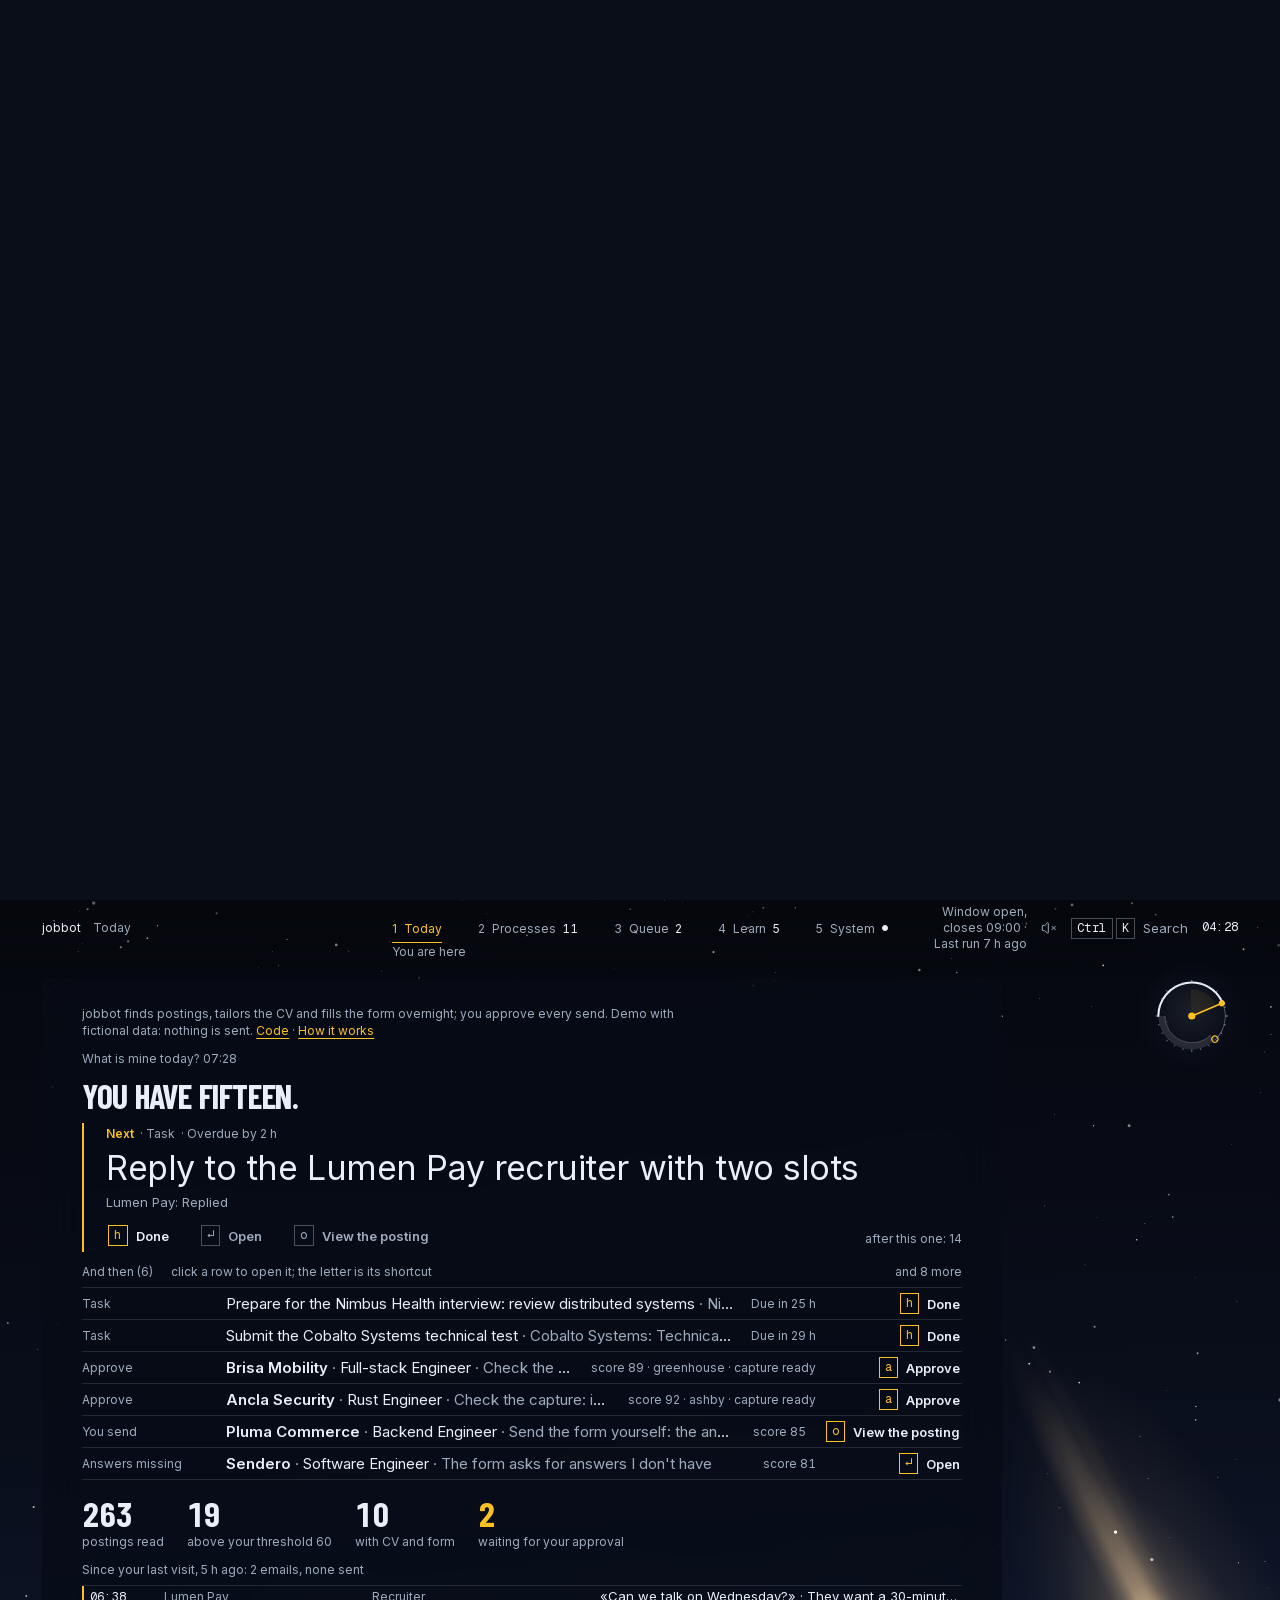
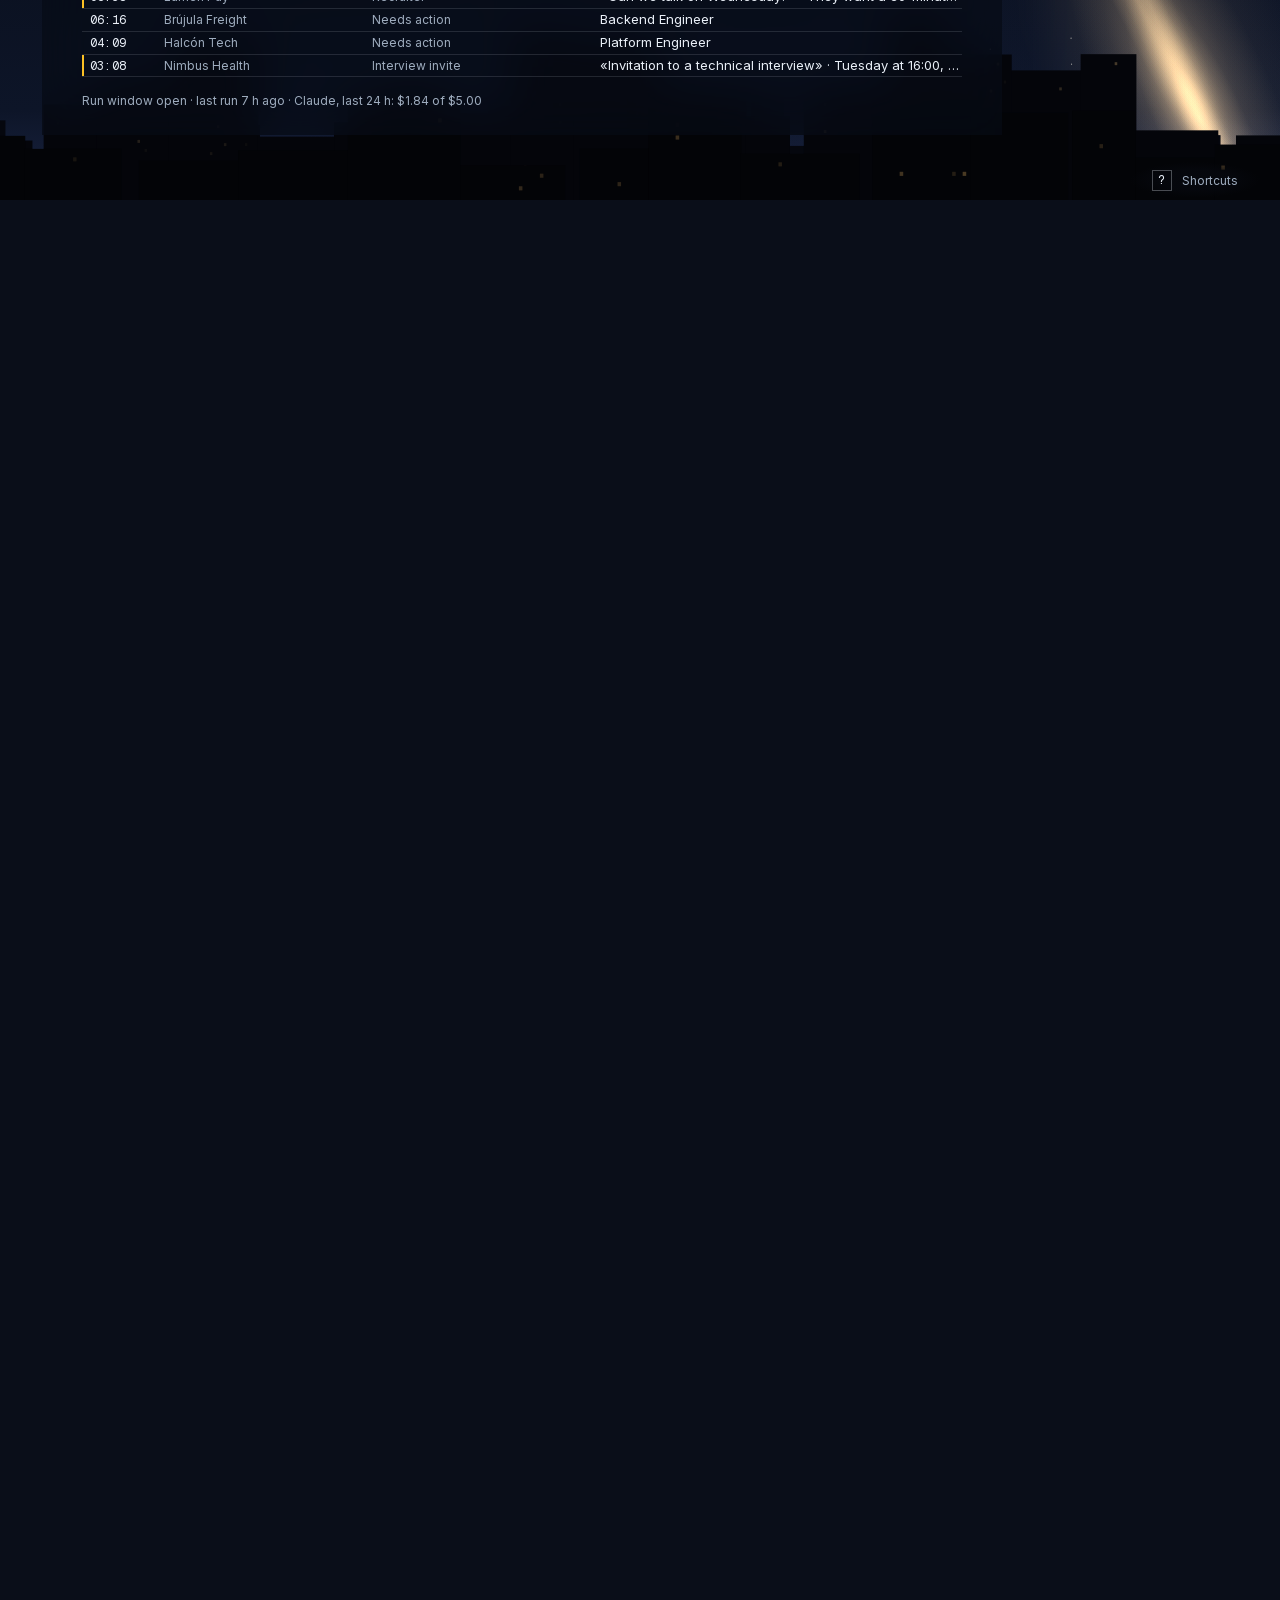
==== commit 6efbe33b: "feat(demo): the demo from jobbot 74b2f74, served from its own fonts/ folder The published demo build" ====
--- a/site/demo/index.html
+++ b/site/demo/index.html
@@ -2,7 +2,7 @@
 <html lang="es">
 <head>
 <meta charset="utf-8">
-<meta http-equiv="Content-Security-Policy" content="default-src 'none'; script-src 'sha256-GJ84wC7Vax1WrUgeffJC+wy19mB8IeQVsby0gqfblgE=' 'sha256-pfSqaCEjV+ojfd7cDBnKU2giDeJNIUkxehYgzNKBijg=' 'sha256-Hpgmd6dR1rhYBQffmZgURjtOUHVNPoEA3jyo/aKFQ70='; style-src 'sha256-3s4HyD/ce8NJLH7ehrvVbiJLHtgUXCtO6dTILykyDfQ=' 'sha256-qESEoZFSnNP1IajbTvRobEmQIEaky6MEPBcLDZ6PZAY='; connect-src 'none'; img-src 'self' blob:; font-src 'self'; base-uri 'none'; form-action 'none'; require-trusted-types-for 'script'">
+<meta http-equiv="Content-Security-Policy" content="default-src 'none'; script-src 'sha256-GJ84wC7Vax1WrUgeffJC+wy19mB8IeQVsby0gqfblgE=' 'sha256-ita03LU6FVmwNF17YHfU66EaHC9v2EtSujROOTSnM6o=' 'sha256-CLaTHfeiteEif3WQljoQ+R6YnkfGbeJNiAQ14CqYf8A='; style-src 'sha256-yacoKgI7TdCoA7TwOMvMRUlODKVrmBSk5N55d7zk4qw='; connect-src 'none'; img-src 'self' blob:; font-src 'self'; base-uri 'none'; form-action 'none'; require-trusted-types-for 'script'">
 <meta name="viewport" content="width=device-width, initial-scale=1">
 <!-- The browser bar takes the night of the stage (--night-0, held by test/template.meta.test.mjs). One tag, no light/dark pair: the panel does
      not follow the system scheme and Papel repaints only the sheet, so the top of the window is the night in both themes. -->
@@ -98,28 +98,29 @@
   }
 }
 
-@font-face { font-family: "Barlow Condensed"; font-weight: 700; font-style: normal; font-display: swap; src: url("__ASSETS__/barlow-condensed-700.woff2") format("woff2"); }
-@font-face { font-family: "Instrument Serif"; font-weight: 400; font-style: italic; font-display: swap; src: url("__ASSETS__/instrument-serif-400italic.woff2") format("woff2"); }
-@font-face { font-family: "Geist Mono"; font-weight: 400; font-style: normal; font-display: swap; src: url("__ASSETS__/geist-mono-400.woff2") format("woff2"); }
-@font-face { font-family: Inter; font-weight: 400; font-style: normal; font-display: swap; src: url("__ASSETS__/inter-400.woff2") format("woff2"); }
-@font-face { font-family: Inter; font-weight: 600; font-style: normal; font-display: swap; src: url("__ASSETS__/inter-600.woff2") format("woff2"); }
+@font-face { font-family: "Barlow Condensed"; font-weight: 700; font-style: normal; font-display: swap; src: url("fonts/barlow-condensed-700.woff2") format("woff2"); }
+@font-face { font-family: "Instrument Serif"; font-weight: 400; font-style: italic; font-display: swap; src: url("fonts/instrument-serif-400italic.woff2") format("woff2"); }
+@font-face { font-family: "Geist Mono"; font-weight: 400; font-style: normal; font-display: swap; src: url("fonts/geist-mono-400.woff2") format("woff2"); }
+@font-face { font-family: Inter; font-weight: 400; font-style: normal; font-display: swap; src: url("fonts/inter-400.woff2") format("woff2"); }
+@font-face { font-family: Inter; font-weight: 600; font-style: normal; font-display: swap; src: url("fonts/inter-600.woff2") format("woff2"); }
 
 *,*:before,*:after{box-sizing:border-box}html{background:var(--night-0);color:var(--text)}body{margin:0;min-height:100svh;background:var(--night-1);font-family:var(--body);font-size:var(--fs-2);line-height:1.45;-webkit-font-smoothing:antialiased;text-rendering:optimizeLegibility}h1,h2,h3,p,dl,dd,dt,ul,ol,figure{margin:0;padding:0}ul,ol{list-style:none}button{font-family:inherit;font-size:inherit;color:inherit;background:none;border:0;padding:0;cursor:pointer}a{color:inherit;text-decoration:none}[hidden]{display:none!important}.sr{position:absolute;width:1px;height:1px;margin:-1px;overflow:hidden;clip-path:inset(50%);white-space:nowrap}.mono{font-family:var(--mono);font-size:var(--fs-1);font-weight:400;letter-spacing:.01em}.label{font-family:var(--body);font-size:var(--fs-1);font-weight:400;letter-spacing:0}.serif{font-family:var(--serif);font-style:italic;font-weight:400;letter-spacing:-.02em;text-transform:none}.cond{font-family:var(--display);font-weight:700;letter-spacing:-.012em;text-transform:uppercase}.num{font-variant-numeric:tabular-nums}.gold{color:var(--ink-accent)}.wrap-any{overflow-wrap:anywhere;unicode-bidi:isolate}kbd{display:inline-block;min-width:19px;padding:1px 5px 2px;text-align:center;font-family:var(--mono);font-size:var(--fs-1);letter-spacing:.04em;text-transform:none;color:var(--ink-dim);border:1px solid var(--line-strong)}button:active kbd,a:active kbd{transform:translateY(1px);background:color-mix(in srgb,currentColor 16%,transparent)}::selection{background:var(--gold);color:var(--night-0)}:root[data-theme=light] .sheet:not([data-moment=prologo]) ::selection,:root[data-theme=light] .detail ::selection{background:var(--gold-ink);color:var(--paper)}input,textarea,select,progress{accent-color:var(--ink-accent)}input,textarea{caret-color:var(--ink-accent)}.mega,h2,h3,.ap-bigq,.loading-title{text-wrap:balance}p{text-wrap:pretty}html,.palette,.menu,.help,.sound-sheet,.sheet[data-moment=prologo]{scrollbar-color:var(--text-dim) transparent}.sheet,.detail{scrollbar-color:var(--ink-dim) transparent}:focus-visible{outline:2px solid var(--gold);outline-offset:2px;box-shadow:0 0 0 6px var(--night-0)}@media(prefers-reduced-motion:reduce){*,*:before,*:after{animation-duration:.01ms!important;transition-duration:.01ms!important}}
 html.lenis,html.lenis body{height:auto}.lenis:not(.lenis-autoToggle).lenis-stopped{overflow:clip}.lenis [data-lenis-prevent],.lenis [data-lenis-prevent-wheel],.lenis [data-lenis-prevent-touch],.lenis [data-lenis-prevent-vertical],.lenis [data-lenis-prevent-horizontal]{overscroll-behavior:contain}.lenis.lenis-smooth iframe{pointer-events:none}.lenis.lenis-autoToggle{transition-property:overflow;transition-duration:1ms;transition-behavior:allow-discrete}
 .doc{position:relative;overflow:clip}.stage{position:sticky;top:0;height:100vh;height:100svh;overflow:clip;background:var(--night-1);isolation:isolate}.stop-spacer{height:100vh;height:100svh}#sky{position:absolute;inset:0;width:100%;height:100%;display:block;z-index:0}.sky-front{position:absolute;inset:0;width:100%;height:100%;display:block;z-index:4;pointer-events:none}#shell{position:absolute;inset:0;z-index:10;pointer-events:none}#shell>*{pointer-events:auto}.hud{position:absolute;top:0;left:0;right:0;height:var(--hud);z-index:20;display:grid;grid-template-columns:minmax(0,1fr) auto minmax(0,1fr);align-items:center;column-gap:24px;padding:0 var(--gutter);color:var(--text-dim)}.hud:before{content:"";position:absolute;inset:0 0 -18px;z-index:-1;pointer-events:none;background:linear-gradient(to bottom,color-mix(in srgb,var(--night-0) 52%,transparent),color-mix(in srgb,var(--night-0) 32%,transparent) 60%,transparent)}.hud-left{display:flex;align-items:baseline;gap:.9em;min-width:0;white-space:nowrap}.hud-brand{color:var(--text);letter-spacing:0}.hud-stop{overflow:hidden;text-overflow:ellipsis}.hud-center{position:relative}.hud-right{display:flex;justify-content:flex-end;align-items:center;gap:22px;min-width:0}.hud-status{min-width:0;text-align:right;text-wrap:balance;line-height:1.35}.hud-search{display:inline-flex;align-items:center;gap:3px;flex:none}.hud-search .icon{display:none}.hud-search kbd,.bar-help kbd{color:var(--text);border-color:color-mix(in srgb,var(--text) 30%,transparent)}.hud-search:hover kbd{border-color:var(--text-dim)}.hud-search-word{margin-left:5px;color:var(--text-dim)}.hud-search:hover .hud-search-word{color:var(--text)}.hud-clock{flex:none;min-width:5ch;text-align:right;color:var(--text)}.stops{position:relative}.stops-list{display:flex;justify-content:center;gap:36px}.stop{position:relative;display:inline-flex;align-items:baseline;gap:.55em;padding:4px 0;white-space:nowrap;color:var(--text-dim)}.stop:hover,.stop-count{color:var(--text)}.stop[aria-selected=true],.stop[aria-selected=true] .stop-count{color:var(--gold)}.stop[aria-selected=true]:after{content:"";position:absolute;left:0;right:0;bottom:-3px;height:1px;background:var(--gold)}.stop-here{display:none;position:absolute;left:0;top:calc(100% + 4px);white-space:nowrap;color:var(--text-dim)}.stop[aria-selected=true] .stop-here{display:block}.stop-dot{width:6px;height:6px;align-self:center;border-radius:50%;border:1.5px solid var(--text-dim)}.stop-dot[data-state=recent]{background:var(--text);border-color:var(--text)}.stops-night{display:none;position:absolute;left:50%;top:calc(100% + 4px);transform:translate(-50%);white-space:nowrap;color:var(--text-dim)}.stops[data-at=prologo] .stops-night{display:block}.bar{position:absolute;right:var(--gutter);bottom:0;height:40px;z-index:20;display:flex;align-items:center}.bar:before{content:"";position:absolute;inset:2px -22px;z-index:-1;pointer-events:none;background:radial-gradient(closest-side,color-mix(in srgb,var(--night-0) 78%,transparent) 55%,transparent)}.bar-help{display:inline-flex;align-items:center;gap:10px;color:var(--text-dim)}.bar-help:hover{color:var(--text)}.icon{width:16px;height:16px;flex:none;vertical-align:-3px}.icon-lg{width:20px;height:20px}symbol[id^=i-]{stroke-width:1.5}@media(max-width:1279px){.hud-status{display:none}}@media(max-width:1023px){.hud-stop,.hud-search kbd,.hud-search-word{display:none}.hud-search .icon{display:block}.stops-list{gap:18px}}@media(max-width:759px){.stage{position:relative;height:auto;min-height:100vh;min-height:100svh;overflow:visible}#sky,#dial,.stop-spacer{display:none}.hud:before,.bar:before{display:none}#shell{position:relative;inset:auto}.hud{position:sticky;top:0;height:auto;grid-template-columns:minmax(0,1fr) auto;grid-template-areas:"left right" "center center";row-gap:4px;padding:8px 16px;background:var(--night-0)}.hud-left{grid-area:left}.hud-right{grid-area:right;gap:14px}.hud-center{grid-area:center;overflow-x:auto;padding-bottom:5px}.stops-list{justify-content:flex-start;gap:22px}.stop-key,.stop-here,.stops-night,.hud-search kbd,.hud-search-word{display:none!important}.hud-search .icon{display:block}.bar{position:static;height:56px;justify-content:center}}
 .dial{--halo: 4px;--halo-time: 5px;position:absolute;left:0;top:0;width:var(--dial, 600px);height:var(--dial, 600px);transform-origin:0 0;z-index:3;pointer-events:none;will-change:transform}.dial-svg{width:100%;height:100%;overflow:visible;display:block}.face-stop{stop-color:var(--text)}.face-stop-0{stop-opacity:.08}.face-stop-1{stop-opacity:.025}.face-stop-2{stop-opacity:0}.hatch-line{stroke:var(--text-dim);stroke-width:1.2;opacity:.5}.hair{fill:none;stroke:var(--line-strong);stroke-width:1}.rail{fill:none;stroke:var(--line-strong);stroke-width:1.5}.rail-lit{fill:none;stroke:var(--text);stroke-width:3;stroke-linecap:round}.sweep{fill:color-mix(in srgb,var(--gold) 7%,transparent)}.tick{stroke:var(--text-faint);stroke-width:1.4}.tick-win{stroke:var(--text-dim)}.tick-q{stroke-width:1;opacity:.6}.dial-num{paint-order:stroke;stroke:color-mix(in srgb,var(--night-1) 92%,transparent);stroke-width:var(--halo);stroke-linejoin:round;font-family:var(--mono);font-size:15px;font-weight:400;fill:var(--text-dim);letter-spacing:.08em}.dial-micro{paint-order:stroke;stroke:color-mix(in srgb,var(--night-1) 92%,transparent);stroke-width:var(--halo);stroke-linejoin:round;font-family:var(--mono);font-size:13px;font-weight:400;fill:var(--text-dim);letter-spacing:.2em}.ring-inner{fill:none;stroke:var(--line);stroke-width:1}.cross{stroke:var(--line);stroke-width:1}.dial-time{paint-order:stroke;stroke:color-mix(in srgb,var(--night-1) 92%,transparent);stroke-width:var(--halo-time);stroke-linejoin:round;font-family:var(--display);font-size:120px;font-weight:700;font-stretch:75%;fill:var(--text);font-variant-numeric:tabular-nums;letter-spacing:-.01em}.run{fill:none;stroke:var(--text-faint);stroke-width:1}.run-big{stroke:var(--text-dim)}.run-done{fill:var(--text-dim);stroke:var(--text-dim)}.run-now{fill:var(--gold);stroke:var(--gold)}.mark{fill:var(--text-dim)}.mark-glow circle{fill:none;stroke:var(--gold);stroke-width:2.5}.hand-line{stroke:var(--gold);stroke-width:2.5;stroke-linecap:round}.hand-tip,.hub{fill:var(--gold)}.dial.is-docked .dial-time,.dial.is-docked .ring-inner,.dial.is-docked .cross,.dial.is-docked .dial-micro,.dial.is-docked .dial-num,.dial.is-docked .run,.dial.is-docked .tick-q,.dial.is-docked .mark{opacity:0}.dial.is-docked .tick{stroke-width:7}.dial.is-docked .rail{stroke-width:8}.dial.is-docked .rail-lit{stroke-width:16}.dial.is-docked .hand-line{stroke-width:13}.dial.is-docked .hand-tip{r:24px}.dial.is-docked .hub{r:28px}.dial.is-docked .busy{fill:color-mix(in srgb,var(--text) 12%,transparent)}.dial.is-docked .hair{stroke-width:6}.dial.is-docked .mark-glow circle{r:24px;stroke-width:9px}.dial[data-detail=mid]{--halo: 5px;--halo-time: 6px}.dial[data-detail=compact]{--halo: 6px;--halo-time: 7px}.dial[data-detail=tiny],.dial[data-detail=bare]{--halo: 8px;--halo-time: 7px}.dial.is-compact .dial-micro{display:none}.dial[data-detail=compact] .dial-num:not(.dial-cardinal),.dial[data-detail=tiny] .dial-num:not(.dial-cardinal),.dial[data-detail=bare] .dial-num{display:none}.dial[data-detail=compact] .dial-cardinal{font-size:var(--fs-4);transform:translateY(3px)}.dial[data-detail=tiny] .dial-cardinal{font-size:var(--fs-5);transform:translateY(7px)}.dial[data-detail=tiny] .dial-cardinal[data-hh="6"]{transform:translate(6px,7px)}.dial[data-detail=tiny] .dial-cardinal[data-hh="18"]{transform:translate(-6px,7px)}.dial{transition:opacity .22s var(--ease)}@media(max-width:2999px){:root:has(#detail.open) .dial:not(.is-docked){opacity:.18}}@media(prefers-reduced-motion:reduce){.dial{will-change:auto}}
 .sheet{position:absolute;left:var(--gutter);top:calc(var(--hud) + 22px);width:var(--sheet);max-height:calc(100% - var(--hud) - 48px);display:flex;flex-direction:column;padding:34px 40px 26px;color:var(--ink);background:var(--sheet-bg);-webkit-backdrop-filter:var(--sheet-filter);backdrop-filter:var(--sheet-filter)}.sheet[data-moment=procesos]{bottom:26px;max-height:none}.sheet-host{flex:1;min-height:0;display:flex;flex-direction:column;gap:clamp(16px,2.6vh,38px);overflow-y:auto;overscroll-behavior-y:contain}.sheet[data-moment=prologo]{top:var(--hud);bottom:0;width:min(var(--sheet),44vw);max-height:none;padding-top:22px;background:var(--veil);-webkit-backdrop-filter:none;backdrop-filter:none}.toast{position:absolute;right:var(--gutter);bottom:52px;z-index:40;display:flex;align-items:center;gap:14px;max-width:min(460px,calc(100% - 2 * var(--gutter)));padding:10px 14px;font-family:var(--body);font-size:var(--fs-2);color:var(--text);background:var(--night-2);border-left:2px solid var(--text-dim);opacity:0;visibility:hidden;transform:translateY(8px);transition:opacity .15s var(--ease),transform .15s var(--ease),visibility 0s .15s}.toast.show{opacity:1;visibility:visible;transform:none;transition-delay:0s}.toast.bad{border-left-color:var(--gold)}.toast-undo{flex:none;font-family:var(--body);font-size:var(--fs-1);letter-spacing:0;color:var(--gold)}.toast-close{flex:none;display:inline-flex;color:var(--text-dim)}.toast-close:hover,.toast-undo:hover{color:var(--text)}.skip{position:absolute;left:16px;top:-64px;z-index:50;padding:10px 14px;color:var(--text);background:var(--night-2)}.skip:focus{top:8px}@media(max-width:759px){.sheet,.sheet[data-moment=procesos],.sheet[data-moment=prologo]{position:static;width:auto;max-height:none;margin:0 16px;padding:20px 16px 24px}.sheet[data-moment=prologo]{background:transparent}.sheet-host{overflow:visible}.toast{left:16px;right:16px;bottom:16px;max-width:none}}
-.sheet[data-moment=hoy]{padding-top:28px}.hoy{flex:none;display:flex;flex-direction:column;gap:clamp(8px,1.2vh,18px);color:var(--ink)}.hoy .co,.hoy .role,.hoy .why,.hoy .s-co,.hoy .s-line,.hoy .next-title,.hoy .next-sub,.hoy .meta{overflow-wrap:anywhere;unicode-bidi:isolate}.hoy .eyebrow,.hoy .strip-title,.hoy .base,.hoy .fig-l,.hoy .rest-label,.hoy .rest-hint,.hoy .since-title,.hoy .foot-line,.hoy .snoozed-title,.hoy .after,.hoy .more{color:var(--ink-dim)}.hoy .headline{display:flex;flex-wrap:wrap;gap:4px 32px;align-items:flex-end;justify-content:space-between}.hoy .mega{font-size:var(--fs-6);line-height:.9;letter-spacing:-.012em;color:var(--ink);outline:none}.hoy .ask{padding-bottom:12px;text-align:right;color:var(--ink-accent)}.hoy .receipts{display:grid;grid-template-columns:minmax(0,1fr) minmax(240px,28%);gap:8px 40px;align-items:end;padding-top:clamp(4px,.8vh,10px)}.hoy .figs{display:flex;flex-wrap:wrap;gap:10px clamp(18px,1.8vw,40px)}.hoy .fig{display:flex;flex-direction:column-reverse;justify-content:flex-end;gap:2px}.hoy .fig-n{font-size:var(--fs-5);line-height:1;letter-spacing:-.01em;color:var(--ink)}.hoy .fig-n[data-gold=true]{color:var(--ink-accent)}.hoy .fig-l{white-space:nowrap}.hoy .strip-wrap{display:grid;gap:4px;justify-items:end;text-align:right}.hoy .strip-box{width:100%}.hoy .strip{display:block;width:100%;height:36px;color:var(--ink)}.hoy .strip .seen{fill:currentColor;opacity:.85}.hoy .strip pattern line{stroke:var(--ink-dim);stroke-width:.8;opacity:.55}.hoy .next-slot{position:relative}.hoy .next{display:grid;gap:6px;padding:2px 0 2px 22px;border-left:2px solid var(--ink-accent)}.hoy .next-eyebrow{display:flex;flex-wrap:wrap;gap:4px 6px;color:var(--ink-dim)}.hoy .next-eyebrow .gold{color:var(--ink-accent);font-weight:600}.hoy .next-eyebrow>*+*:before{content:"\b7  "}.hoy .next-title{font-family:var(--body);font-size:var(--fs-5);font-weight:600;line-height:1.12;letter-spacing:-.014em;color:var(--ink);max-width:52ch}.hoy .next-title .co:not([hidden])+.role:before{content:" \b7  ";color:var(--ink-dim);font-weight:400}.hoy .next-title .co{font-weight:600}.hoy .next-title .role{font-weight:400}.hoy .next-sub{font-size:var(--fs-2);color:var(--ink-dim)}.hoy .next .acts{display:flex;flex-wrap:wrap;gap:8px 28px;padding-top:4px;justify-content:flex-start}.hoy .after{position:absolute;right:0;bottom:4px;text-align:right}.hoy .rest{display:grid;gap:6px}.hoy .rest-head{display:flex;flex-wrap:wrap;gap:4px 18px;align-items:baseline}.hoy .rest-head .more{margin-left:auto}.hoy .rows{display:block;max-height:252px;overflow-y:auto;overscroll-behavior-y:contain;border-bottom:1px solid var(--line)}.hoy .row{display:grid;grid-template-columns:calc(var(--fs-1) * 10.5) minmax(0,1fr) auto minmax(128px,auto);align-items:center;gap:4px 18px;min-height:36px;padding:1px 0;border-top:1px solid var(--line);font-size:var(--fs-3)}.hoy .row .kind{color:var(--ink-dim);white-space:nowrap;overflow:hidden;text-overflow:ellipsis}.hoy .row .what{min-width:0;overflow:hidden;text-overflow:ellipsis;white-space:nowrap}.hoy .row .co{font-weight:600}.hoy .row .co:not([hidden])+.role:before{content:" \b7  ";color:var(--ink-dim)}.hoy .row .why{color:var(--ink-dim)}.hoy .row .why:not([hidden]):before{content:" \b7  "}.hoy .meta{color:var(--ink-dim);white-space:nowrap}.hoy .row .meta{max-width:40ch;overflow:hidden;text-overflow:ellipsis}.hoy .acts{display:inline-flex;flex-wrap:wrap;gap:8px 22px;justify-content:flex-end}.hoy .row .acts{justify-self:end;flex-wrap:nowrap}.hoy .act{display:inline-flex;align-items:center;gap:8px;min-height:28px;padding:0 2px;color:var(--ink-dim);font-size:var(--fs-2);white-space:nowrap}.hoy .act-label{font-weight:600}.hoy .act .k{color:var(--ink-dim)}.hoy .act.primary{color:var(--ink)}.hoy .act.primary .k{color:var(--ink-accent);border-color:var(--ink-accent)}.hoy .act:hover .act-label{text-decoration:underline;text-underline-offset:3px}.hoy .act[data-armed=true]{color:var(--ink-accent)}.hoy .row[data-cursor=true],.hoy .next[data-cursor=true]{background:linear-gradient(90deg,var(--line),transparent 78%)}.hoy [data-opens=true]{cursor:pointer}.hoy .row[data-opens=true]:hover:not(:has(button:hover)) :is(.co,.role),.hoy .next[data-opens=true]:hover:not(:has(button:hover)) .next-title{text-decoration:underline;text-decoration-thickness:1px;text-underline-offset:3px}.hoy [data-pending]{opacity:.3;pointer-events:none}.hoy [data-fresh]{box-shadow:inset 2px 0 0 var(--ink-accent);animation:hoy-in .15s var(--ease) both}.hoy .row.skeleton{min-height:36px;background:var(--line);opacity:.4}.hoy .more{padding:2px 0}.hoy .more:hover{color:var(--ink)}@keyframes hoy-in{0%{opacity:0}to{opacity:1}}.hoy .since{display:grid;gap:6px}.hoy .since-rows{display:block}.hoy .srow{display:grid;grid-template-columns:64px minmax(0,190px) minmax(0,210px) minmax(0,1fr);gap:4px 18px;align-items:baseline;min-height:26px;padding:2px 0;border-top:1px solid var(--line)}.hoy .srow:last-child{border-bottom:1px solid var(--line)}.hoy .srow .s-hour{padding-left:8px}.hoy .srow .s-co,.hoy .srow .s-type{color:var(--ink-dim);overflow:hidden;text-overflow:ellipsis;white-space:nowrap}.hoy .srow .s-line{min-width:0;font-size:var(--fs-2);overflow:hidden;text-overflow:ellipsis;white-space:nowrap}.hoy .srow.none{grid-template-columns:minmax(0,1fr);color:var(--ink-dim)}.hoy .foot{display:grid;gap:8px;margin-top:auto;padding-top:4px}.hoy .snoozed-title{cursor:pointer;width:fit-content}.hoy .snoozed-rows{display:block;padding-top:6px}.hoy .snoozed-row{display:grid;grid-template-columns:minmax(0,190px) minmax(0,1fr) auto auto;gap:4px 18px;align-items:center;min-height:34px;border-top:1px solid var(--line);font-size:var(--fs-2)}.hoy .snoozed-row .act{color:var(--ink)}@media(max-width:1799px){.hoy .receipts{grid-template-columns:minmax(0,1fr)}.hoy .strip-wrap{display:none}}@media(min-width:760px)and (max-height:1010px){.hoy .rows{max-height:224px}.hoy .row,.hoy .row.skeleton{min-height:32px}.hoy .srow{min-height:23px}.hoy .receipts{padding-top:10px}.hoy .strip{height:28px}}@media(min-width:760px)and (max-height:900px){.hoy .mega{font-size:var(--fs-5);line-height:1}.hoy .ask{padding-bottom:6px}.hoy .receipts{padding-top:6px}.hoy .srow{padding:1px 0}}@media(min-width:760px)and (max-height:800px){.hoy .next-title{font-size:var(--fs-4)}}@media(min-width:760px)and (max-height:880px){.hoy .since{display:none}}@media(min-width:760px)and (max-height:760px){.hoy .rows{max-height:160px}}@media(min-width:760px)and (max-height:700px){.hoy .rows{max-height:128px}.hoy .fig-n{font-size:var(--fs-4)}}@media(max-width:759px){.hoy .mega{font-size:var(--fs-5);line-height:1}.hoy .ask{padding-bottom:0;text-align:left}.hoy .receipts{grid-template-columns:minmax(0,1fr)}.hoy .strip-wrap{display:grid;justify-items:start;text-align:left}.hoy .figs{display:grid;grid-template-columns:1fr 1fr;gap:14px 16px}.hoy .fig-l{white-space:normal}.hoy .next{padding-left:14px}.hoy .next-eyebrow>*+*:before{content:none}.hoy .next-title{font-size:var(--fs-4)}.hoy .after{position:static;padding-top:6px;text-align:left}.hoy .rows{max-height:none}.hoy .row{grid-template-columns:minmax(0,1fr) auto;grid-template-areas:"kind kind" "what acts" "meta acts";padding:8px 0}.hoy .row .kind{grid-area:kind}.hoy .row .what{grid-area:what;white-space:normal}.hoy .row .meta{grid-area:meta;white-space:normal;max-width:none}.hoy .row .acts{grid-area:acts}.hoy .act{min-height:40px}.hoy .row .act{color:var(--ink-accent)}.hoy .act .k{display:none}.hoy .srow{grid-template-columns:56px minmax(0,1fr)}.hoy .srow .s-type,.hoy .srow .s-line{grid-column:2;white-space:normal}.hoy .snoozed-row{grid-template-columns:minmax(0,1fr) auto}}.prologo{--ink: var(--text);--ink-dim: var(--text-dim);--ink-accent: var(--gold);display:flex;flex-direction:column;gap:clamp(14px,2.4vh,28px);max-width:780px;padding-top:clamp(16px,4vh,56px);color:var(--ink)}.prologo .eyebrow{color:var(--ink-dim)}.prologo .mega{font-size:var(--fs-7);line-height:.88;letter-spacing:-.012em;text-transform:uppercase;outline:none}.prologo .voice{font-size:var(--fs-6);line-height:1;color:var(--ink-accent)}.prologo .figs{display:grid;grid-template-columns:repeat(2,minmax(0,max-content));gap:18px clamp(32px,5vw,80px);padding-top:clamp(8px,2vh,24px)}.prologo .fig{display:flex;flex-direction:column-reverse;gap:4px}.prologo .fig-n{font-size:var(--fs-6);line-height:1;letter-spacing:-.01em;color:var(--ink)}.prologo .fig-n[data-gold=true]{color:var(--ink-accent)}.prologo .fig-l{white-space:nowrap}.prologo .go{align-self:flex-start;margin-top:clamp(6px,2vh,20px);padding:10px 0;color:var(--ink);border-bottom:1px solid var(--ink-accent)}.prologo .go:hover{color:var(--ink-accent)}@media(max-width:759px){.prologo .mega{font-size:var(--fs-6)}.prologo .voice{font-size:var(--fs-5)}.prologo .figs{grid-template-columns:minmax(0,1fr)}}
+.act{display:inline-flex;align-items:center;gap:8px;min-height:28px;padding:0 2px;color:var(--ink-dim);font-size:var(--fs-2);font-weight:600;text-decoration:none;white-space:nowrap}.act .k{color:var(--ink-dim);font-weight:400}.act.primary{color:var(--ink)}.act.primary .k{color:var(--ink-accent);border-color:var(--ink-accent)}.act:hover .act-label{text-decoration:underline;text-underline-offset:3px}.act[disabled]{opacity:.5;cursor:default}.act.armed,.act[data-armed]{color:var(--ink-accent)!important}.act.armed .k,.act[data-armed] .k{color:var(--ink-accent)!important;border-color:var(--ink-accent)!important}@media(max-width:759px){.act{min-height:44px}.act .k{display:none}}
+.sheet[data-moment=hoy]{padding-top:28px}.hoy{flex:none;display:flex;flex-direction:column;gap:clamp(8px,1.2vh,18px);color:var(--ink)}.hoy .co,.hoy .role,.hoy .why,.hoy .s-co,.hoy .s-line,.hoy .next-title,.hoy .next-sub,.hoy .meta{overflow-wrap:anywhere;unicode-bidi:isolate}.hoy .eyebrow,.hoy .strip-title,.hoy .base,.hoy .fig-l,.hoy .rest-label,.hoy .rest-hint,.hoy .since-title,.hoy .foot-line,.hoy .snoozed-title,.hoy .after,.hoy .more{color:var(--ink-dim)}.hoy .about{max-width:78ch;color:var(--ink-dim);line-height:1.4;overflow-wrap:anywhere}.hoy .about a{color:var(--ink-accent);text-decoration:underline;text-underline-offset:3px}.hoy .headline{display:flex;flex-wrap:wrap;gap:4px 32px;align-items:flex-end;justify-content:space-between}.hoy .mega{font-size:var(--fs-6);line-height:.9;letter-spacing:-.012em;color:var(--ink);outline:none}.hoy .ask{padding-bottom:12px;text-align:right;color:var(--ink-accent)}.hoy .receipts{display:grid;grid-template-columns:minmax(0,1fr) minmax(240px,28%);gap:8px 40px;align-items:end;padding-top:clamp(4px,.8vh,10px)}.hoy .figs{display:flex;flex-wrap:wrap;gap:10px clamp(18px,1.8vw,40px)}.hoy .fig{display:flex;flex-direction:column-reverse;justify-content:flex-end;gap:2px}.hoy .fig-n{font-size:var(--fs-5);line-height:1;letter-spacing:-.01em;color:var(--ink)}.hoy .fig-n[data-gold=true]{color:var(--ink-accent)}.hoy .fig-l{white-space:nowrap}.hoy .strip-wrap{display:grid;gap:4px;justify-items:end;text-align:right}.hoy .strip-box{width:100%}.hoy .strip{display:block;width:100%;height:36px;color:var(--ink)}.hoy .strip .seen{fill:currentColor;opacity:.85}.hoy .strip pattern line{stroke:var(--ink-dim);stroke-width:.8;opacity:.55}.hoy .next-slot{position:relative}.hoy .next{display:grid;gap:6px;padding:2px 0 2px 22px;border-left:2px solid var(--ink-accent)}.hoy .next-eyebrow{display:flex;flex-wrap:wrap;gap:4px 6px;color:var(--ink-dim)}.hoy .next-eyebrow .gold{color:var(--ink-accent);font-weight:600}.hoy .next-eyebrow>*+*:before{content:"\b7  "}.hoy .next-title{font-family:var(--body);font-size:var(--fs-5);font-weight:600;line-height:1.12;letter-spacing:-.014em;color:var(--ink);max-width:52ch}.hoy .next-title .co:not([hidden])+.role:before{content:" \b7  ";color:var(--ink-dim);font-weight:400}.hoy .next-title .co{font-weight:600}.hoy .next-title .role{font-weight:400}.hoy .next-sub{font-size:var(--fs-2);color:var(--ink-dim)}.hoy .next .acts{display:flex;flex-wrap:wrap;gap:8px 28px;padding-top:4px;justify-content:flex-start}.hoy .after{position:absolute;right:0;bottom:4px;text-align:right}.hoy .rest{display:grid;gap:6px}.hoy .rest-head{display:flex;flex-wrap:wrap;gap:4px 18px;align-items:baseline}.hoy .rest-head .more{margin-left:auto}.hoy .rows{display:block;max-height:252px;overflow-y:auto;overscroll-behavior-y:contain;border-bottom:1px solid var(--line)}.hoy .row{display:grid;grid-template-columns:calc(var(--fs-1) * 10.5) minmax(0,1fr) auto minmax(128px,auto);align-items:center;gap:4px 18px;min-height:36px;padding:1px 0;border-top:1px solid var(--line);font-size:var(--fs-3)}.hoy .row .kind{color:var(--ink-dim);white-space:nowrap;overflow:hidden;text-overflow:ellipsis}.hoy .row .what{min-width:0;overflow:hidden;text-overflow:ellipsis;white-space:nowrap}.hoy .row .co{font-weight:600}.hoy .row .co:not([hidden])+.role:before{content:" \b7  ";color:var(--ink-dim)}.hoy .row .why{color:var(--ink-dim)}.hoy .row .why:not([hidden]):before{content:" \b7  "}.hoy .meta{color:var(--ink-dim);white-space:nowrap}.hoy .row .meta{max-width:40ch;overflow:hidden;text-overflow:ellipsis}.hoy .acts{display:inline-flex;flex-wrap:wrap;gap:8px 22px;justify-content:flex-end}.hoy .row .acts{justify-self:end;flex-wrap:nowrap}.hoy .row[data-cursor=true],.hoy .next[data-cursor=true]{background:linear-gradient(90deg,var(--line),transparent 78%)}.hoy [data-opens=true]{cursor:pointer}.hoy .row[data-opens=true]:hover:not(:has(button:hover)) :is(.co,.role),.hoy .next[data-opens=true]:hover:not(:has(button:hover)) .next-title{text-decoration:underline;text-decoration-thickness:1px;text-underline-offset:3px}.hoy [data-pending]{opacity:.3;pointer-events:none}.hoy [data-fresh]{box-shadow:inset 2px 0 0 var(--ink-accent);animation:hoy-in .15s var(--ease) both}.hoy .row.skeleton{min-height:36px;background:var(--line);opacity:.4}.hoy .more{padding:2px 0}.hoy .more:hover{color:var(--ink)}@keyframes hoy-in{0%{opacity:0}to{opacity:1}}.hoy .since{display:grid;gap:6px}.hoy .since-rows{display:block}.hoy .srow{display:grid;grid-template-columns:64px minmax(0,190px) minmax(0,210px) minmax(0,1fr);gap:4px 18px;align-items:baseline;min-height:26px;padding:2px 0;border-top:1px solid var(--line)}.hoy .srow:last-child{border-bottom:1px solid var(--line)}.hoy .srow .s-hour{padding-left:8px}.hoy .srow .s-co,.hoy .srow .s-type{color:var(--ink-dim);overflow:hidden;text-overflow:ellipsis;white-space:nowrap}.hoy .srow .s-line{min-width:0;font-size:var(--fs-2);overflow:hidden;text-overflow:ellipsis;white-space:nowrap}.hoy .srow.none{grid-template-columns:minmax(0,1fr);color:var(--ink-dim)}.hoy .foot{display:grid;gap:8px;margin-top:auto;padding-top:4px}.hoy .snoozed-title{cursor:pointer;width:fit-content}.hoy .snoozed-rows{display:block;padding-top:6px}.hoy .snoozed-row{display:grid;grid-template-columns:minmax(0,190px) minmax(0,1fr) auto auto;gap:4px 18px;align-items:center;min-height:34px;border-top:1px solid var(--line);font-size:var(--fs-2)}.hoy .snoozed-row .act{color:var(--ink)}@media(max-width:1799px){.hoy .receipts{grid-template-columns:minmax(0,1fr)}.hoy .strip-wrap{display:none}}@media(min-width:760px)and (max-height:1010px){.hoy .rows{max-height:224px}.hoy .row,.hoy .row.skeleton{min-height:32px}.hoy .srow{min-height:23px}.hoy .receipts{padding-top:10px}.hoy .strip{height:28px}}@media(min-width:760px)and (max-height:900px){.hoy .mega{font-size:var(--fs-5);line-height:1}.hoy .ask{padding-bottom:6px}.hoy .receipts{padding-top:6px}.hoy .srow{padding:1px 0}}@media(min-width:760px)and (max-height:800px){.hoy .next-title{font-size:var(--fs-4)}}@media(min-width:760px)and (max-height:880px){.hoy .since{display:none}}@media(min-width:760px)and (max-height:760px){.hoy .rows{max-height:160px}}@media(min-width:760px)and (max-height:700px){.hoy .rows{max-height:128px}.hoy .fig-n{font-size:var(--fs-4)}}@media(max-width:759px){.hoy .mega{font-size:var(--fs-5);line-height:1}.hoy .ask{padding-bottom:0;text-align:left}.hoy .receipts{grid-template-columns:minmax(0,1fr)}.hoy .strip-wrap{display:grid;justify-items:start;text-align:left}.hoy .figs{display:grid;grid-template-columns:1fr 1fr;gap:14px 16px}.hoy .fig-l{white-space:normal}.hoy .next{padding-left:14px}.hoy .next-eyebrow>*+*:before{content:none}.hoy .next-title{font-size:var(--fs-4)}.hoy .after{position:static;padding-top:6px;text-align:left}.hoy .rows{max-height:none}.hoy .row{grid-template-columns:minmax(0,1fr) auto;grid-template-areas:"kind kind" "what acts" "meta acts";padding:8px 0}.hoy .row .kind{grid-area:kind}.hoy .row .what{grid-area:what;white-space:normal}.hoy .row .meta{grid-area:meta;white-space:normal;max-width:none}.hoy .row .acts{grid-area:acts}.hoy .row .act{color:var(--ink-accent)}.hoy .srow{grid-template-columns:56px minmax(0,1fr)}.hoy .srow .s-type,.hoy .srow .s-line{grid-column:2;white-space:normal}.hoy .snoozed-row{grid-template-columns:minmax(0,1fr) auto}}.prologo{--ink: var(--text);--ink-dim: var(--text-dim);--ink-accent: var(--gold);display:flex;flex-direction:column;gap:clamp(14px,2.4vh,28px);max-width:780px;padding-top:clamp(16px,4vh,56px);color:var(--ink)}.prologo .eyebrow{color:var(--ink-dim)}.prologo .mega{font-size:var(--fs-7);line-height:.88;letter-spacing:-.012em;text-transform:uppercase;outline:none}.prologo .voice{font-size:var(--fs-6);line-height:1;color:var(--ink-accent)}.prologo .figs{display:grid;grid-template-columns:repeat(2,minmax(0,max-content));gap:18px clamp(32px,5vw,80px);padding-top:clamp(8px,2vh,24px)}.prologo .fig{display:flex;flex-direction:column-reverse;gap:4px}.prologo .fig-n{font-size:var(--fs-6);line-height:1;letter-spacing:-.01em;color:var(--ink)}.prologo .fig-n[data-gold=true]{color:var(--ink-accent)}.prologo .fig-l{white-space:nowrap}.prologo .go{align-self:flex-start;margin-top:clamp(6px,2vh,20px);padding:10px 0;color:var(--ink);border-bottom:1px solid var(--ink-accent)}.prologo .go:hover{color:var(--ink-accent)}@media(max-width:759px){.prologo .mega{font-size:var(--fs-6)}.prologo .voice{font-size:var(--fs-5)}.prologo .figs{grid-template-columns:minmax(0,1fr)}}
 .menu{--ink: var(--text);--ink-dim: var(--text-dim);--ink-accent: var(--gold);--line-strong: rgba(233, 239, 247, .3);position:fixed;z-index:30;display:grid;gap:8px;min-width:240px;max-width:min(420px,calc(100vw - 24px));padding:12px 14px;color:var(--text);background:var(--night-2);border:1px solid var(--line-strong);animation:menu-in .15s var(--ease) both}.menu-title,.menu-foot,.menu-hint{color:var(--text-dim)}.menu-items{display:grid;gap:2px}.menu-item{display:grid;grid-template-columns:auto minmax(0,1fr) auto;align-items:center;gap:12px;width:100%;min-height:32px;padding:2px 4px;text-align:left;font-size:var(--fs-2);color:var(--text)}.menu-item .k{color:var(--gold);border-color:var(--gold)}.menu-item:hover,.menu-item:focus-visible{color:var(--gold)}.menu-foot .k{color:var(--text-dim);border-color:var(--line-strong)}.menu-form{display:grid;gap:10px}.menu-input,.menu-select{width:100%;min-height:34px;padding:4px 8px;font-family:var(--body);font-size:var(--fs-3);color:var(--text);background:var(--night-1);border:1px solid var(--line-strong)}.menu-input[aria-invalid=true]{border-color:var(--gold)}.menu-submit{justify-self:start;padding:8px 0;color:var(--text);border-bottom:1px solid var(--gold)}.menu-submit:hover{color:var(--gold)}@keyframes menu-in{0%{opacity:0;transform:translateY(-4px)}to{opacity:1;transform:none}}@media(max-width:759px){.menu-item{min-height:44px}}.hoy .prompt{display:flex;flex-wrap:wrap;align-items:center;gap:8px 24px;padding:10px 14px;border-left:2px solid var(--ink-accent);background:var(--line)}.hoy .prompt-text{flex:1 1 auto}
-.sheet[data-moment=aprender]{padding-top:28px}.aprender{flex:none;display:flex;flex-direction:column;gap:clamp(10px,1.5vh,22px);color:var(--ink)}.aprender .wrap-any{overflow-wrap:anywhere;unicode-bidi:isolate}.aprender .eyebrow,.aprender .ap-engine,.aprender .ap-h,.aprender .ap-h2,.aprender .fig-l,.aprender .ap-more,.aprender .ap-others,.aprender .ap-foot,.aprender .ap-ev,.aprender .ap-keys,.aprender .ap-label,.aprender .ap-tab,.aprender .ap-t-due,.aprender .ap-t-avg,.aprender .ap-g-state,.aprender .ap-g-topic,.aprender .ap-n,.aprender .ap-t-name{color:var(--ink-dim)}.aprender .ap-top{display:flex;flex-wrap:wrap;justify-content:space-between;gap:4px 28px}.aprender .ap-engine{text-align:right}.aprender .ap-head{display:flex;flex-wrap:wrap;align-items:flex-end;justify-content:space-between;gap:4px 36px}.aprender .mega{font-size:var(--fs-6);line-height:.9;letter-spacing:-.012em;color:var(--ink);outline:none}.aprender .mega .turn{font-size:inherit;font-style:normal;line-height:0}.aprender .ap-sub{display:grid;gap:4px;max-width:46ch;padding-bottom:10px}.aprender .ap-sub-line{font-size:var(--fs-3);line-height:1.4;color:var(--ink)}.aprender .ap-sub-line+.ap-sub-line{color:var(--ink-dim);font-size:var(--fs-2)}.aprender .ap-cols{display:grid;grid-template-columns:minmax(0,1.06fr) minmax(0,1fr);gap:0 clamp(32px,3vw,56px);align-items:start}.aprender .ap-col{display:flex;flex-direction:column;gap:clamp(10px,1.6vh,22px);min-width:0}.aprender .ap-block{display:grid;gap:6px;min-width:0;align-content:start}.aprender .ap-h{display:flex;flex-wrap:wrap;gap:0 14px;padding-bottom:6px;border-bottom:1px solid var(--line-strong)}.aprender .ap-h2{padding-top:4px}.aprender .ap-note,.aprender .ap-none,.aprender .ap-how{font-size:var(--fs-2);line-height:1.5;color:var(--ink-dim);max-width:70ch}.aprender .ap-none[data-kind=error],.aprender .ap-none[data-kind=unreadable]{color:var(--ink)}.aprender .ap-rows{display:block}.aprender .ap-rows[data-expanded=true]{max-height:432px;overflow-y:auto;overscroll-behavior-y:contain}.aprender .ap-row{display:grid;grid-template-columns:minmax(0,1fr) auto auto;grid-template-areas:"q n acts" "who who acts";align-items:baseline;gap:0 18px;min-height:40px;padding:5px 0 5px 2px;border-bottom:1px solid var(--line)}.aprender .ap-q{grid-area:q;min-width:0;font-size:var(--fs-3);font-weight:600;line-height:1.25;color:var(--ink);overflow:hidden;text-overflow:ellipsis;white-space:nowrap}.aprender .ap-n{grid-area:n;white-space:nowrap}.aprender .ap-who{grid-area:who;min-width:0;font-size:var(--fs-2);color:var(--ink-dim);overflow:hidden;text-overflow:ellipsis;white-space:nowrap}.aprender .ap-row .acts{grid-area:acts;align-self:center}.aprender .acts{display:inline-flex;flex-wrap:wrap;gap:8px 22px;justify-content:flex-end}.aprender .act{display:inline-flex;align-items:center;gap:8px;min-height:28px;padding:0 2px;color:var(--ink-dim);font-size:var(--fs-2);white-space:nowrap}.aprender .act-label{font-weight:600}.aprender .act .k{color:var(--ink-dim)}.aprender .act.primary{color:var(--ink)}.aprender .act.primary .k{color:var(--ink-accent);border-color:var(--ink-accent)}.aprender .act:hover .act-label{text-decoration:underline;text-underline-offset:3px}.aprender .act[data-armed=true]{color:var(--ink-accent)}.aprender .ap-row[data-cursor=true],.aprender .ap-eve-act[data-cursor=true]{background:linear-gradient(90deg,var(--line),transparent 78%)}.aprender .ap-row[data-opens=true]{cursor:pointer}.aprender .ap-row[data-opens=true]:hover:not(:has(button:hover)) .ap-q{text-decoration:underline;text-decoration-thickness:1px;text-underline-offset:3px}.aprender [data-pending]{opacity:.3;pointer-events:none}.aprender .ap-row.skeleton{min-height:40px;background:var(--line);opacity:.4}.aprender .ap-more{width:fit-content;padding:4px 0 0}.aprender .ap-more:hover{color:var(--ink)}.aprender .ap-how{padding-top:6px}.aprender .ap-figs{display:grid;grid-template-columns:repeat(4,minmax(0,1fr));gap:10px clamp(14px,1.4vw,28px);padding-top:4px;align-items:start}.aprender .fig{display:flex;flex-direction:column-reverse;justify-content:flex-end;gap:4px;min-width:0}.aprender .fig-n{font-size:var(--fs-5);line-height:1;letter-spacing:-.01em;color:var(--ink)}.aprender .fig-n[data-nodata=true]{font-size:var(--fs-3);line-height:1.5;font-family:var(--body);font-weight:400;letter-spacing:0;text-transform:none;color:var(--ink-dim)}.aprender .fig-l{font-size:var(--fs-2);line-height:1.3;color:var(--ink-dim)}.aprender .ap-pats{display:block}.aprender .ap-pat{padding:5px 0;border-bottom:1px solid var(--line);font-size:var(--fs-2)}.aprender .ap-eve-role{font-size:var(--fs-3);font-weight:600;color:var(--ink)}.aprender .ap-eve-body{display:grid;gap:3px}.aprender .ap-eve-sum{font-size:var(--fs-2);line-height:1.5;color:var(--ink);max-width:72ch}.aprender .ap-qs{display:grid;gap:4px;padding-left:2.1ch;list-style:decimal;font-size:var(--fs-2);line-height:1.45;color:var(--ink)}.aprender .ap-qs li::marker{color:var(--ink-dim)}.aprender .ap-stories{display:block}.aprender .ap-stories li{display:grid;gap:0;padding:2px 0;border-bottom:1px solid var(--line);font-size:var(--fs-2)}.aprender .ap-stories strong{font-weight:600;color:var(--ink);overflow:hidden;text-overflow:ellipsis;white-space:nowrap}.aprender .ap-ev{overflow:hidden;text-overflow:ellipsis;white-space:nowrap;font-style:italic;color:var(--ink-dim)}.aprender .ap-eve-act{display:flex;flex-wrap:wrap;align-items:center;gap:4px 28px;padding:4px 0 2px}.aprender .ap-others{margin-left:auto;text-align:right}.aprender .ap-topics{display:block}.aprender .ap-topics li{border-bottom:1px solid var(--line)}.aprender .ap-topic{display:grid;grid-template-columns:minmax(0,calc(var(--fs-1) * 18)) minmax(60px,1fr) auto minmax(8ch,auto);gap:0 14px;align-items:center;width:100%;min-height:26px;padding:0 2px;text-align:left;color:var(--ink)}.aprender .ap-topic:hover .ap-t-name{color:var(--ink)}.aprender .ap-t-name{min-width:0;padding:3px 0;line-height:1.3;overflow-wrap:anywhere}.aprender .ap-t-due{color:var(--ink);text-align:right;white-space:nowrap}.aprender .ap-t-avg{text-align:right;white-space:nowrap}.aprender .ap-bar{position:relative;display:block;height:6px;background:var(--line)}.aprender .ap-bar-seen,.aprender .ap-bar-due{position:absolute;left:0;top:0;bottom:0}.aprender .ap-bar-seen{width:var(--seen);background:var(--ink-dim);opacity:.55}.aprender .ap-bar-due{width:var(--due);background:var(--ink-accent)}.aprender .ap-gaps{display:block}.aprender .ap-gap{display:grid;grid-template-columns:minmax(0,19ch) minmax(0,1fr) auto;gap:0 14px;align-items:baseline;padding:2px;border-bottom:1px solid var(--line);font-size:var(--fs-2)}.aprender .ap-g-offer{color:var(--ink);overflow:hidden;text-overflow:ellipsis;white-space:nowrap}.aprender .ap-g-topic{overflow:hidden;text-overflow:ellipsis;white-space:nowrap}.aprender .ap-start{align-self:start;width:fit-content;margin-top:8px}.aprender .ap-drill-sum{display:grid;gap:4px}.aprender .ap-box{display:grid;gap:14px;padding-top:4px;outline:none}.aprender .ap-card{display:grid;gap:14px}.aprender .ap-card[data-enter=true]{animation:ap-in .15s var(--ease) both}.aprender .ap-tab{display:flex;flex-wrap:wrap;gap:0 16px}.aprender .ap-ctopic{color:var(--ink-accent);font-weight:600}.aprender .ap-bigq{font-family:var(--display);font-weight:700;letter-spacing:-.012em;line-height:1.06;color:var(--ink);outline:none;overflow-wrap:anywhere;unicode-bidi:isolate}.aprender .ap-bigq[data-size=short]{font-size:var(--fs-5)}.aprender .ap-bigq[data-size=mid]{font-size:var(--fs-4)}.aprender .ap-bigq[data-size=long]{font-size:var(--fs-3);font-family:var(--body);font-weight:600;line-height:1.35;letter-spacing:0}.aprender .ap-field{display:grid;gap:3px}.aprender .ap-hint{font-size:var(--fs-2);color:var(--ink-dim)}.aprender .ap-mine{width:100%;min-height:4.2em;padding:6px 0;resize:vertical;font:inherit;font-size:var(--fs-3);line-height:1.45;color:var(--ink);background:transparent;border:0;border-bottom:1px solid var(--line-strong);border-radius:0}.aprender .ap-mine:focus-visible{outline:2px solid transparent;outline-offset:-2px;box-shadow:inset 0 -1px 0 var(--ink-accent);border-bottom-color:var(--ink-accent)}.aprender .ap-act{display:grid;gap:12px}.aprender .ap-ref{display:grid;gap:4px}.aprender .ap-answer{margin:0;padding:0;white-space:pre-wrap;overflow-wrap:anywhere;font-family:var(--body);font-size:var(--fs-3);line-height:1.5;color:var(--ink);max-height:22vh;overflow-y:auto;outline:none}.aprender .ap-grading{display:grid;gap:4px}.aprender .ap-grades{display:grid;grid-template-columns:repeat(6,minmax(0,1fr));border-top:1px solid var(--line)}.aprender .ap-grade{display:grid;justify-items:start;gap:2px;padding:8px 8px 8px 0;text-align:left;color:var(--ink);border-bottom:1px solid var(--line)}.aprender .ap-grade+.ap-grade{padding-left:10px;border-left:1px solid var(--line)}.aprender .g-n{font-family:var(--display);font-weight:700;font-size:var(--fs-4);line-height:1;color:var(--ink-accent)}.aprender .g-w{font-size:var(--fs-2);line-height:1.25;color:var(--ink-dim)}.aprender .ap-grade:hover .g-w{color:var(--ink)}.aprender .ap-box[data-busy] .ap-grades{opacity:.5;pointer-events:none}.aprender .ap-keys{display:flex;flex-wrap:wrap;align-items:center;gap:4px 8px}.aprender .ap-note-line{font-size:var(--fs-3);color:var(--ink);outline:none}.aprender .ap-reveal{align-self:start;width:fit-content}.aprender .ap-foot{padding-top:2px}@keyframes ap-in{0%{opacity:0}to{opacity:1}}@media(min-width:760px)and (max-width:1760px){.aprender .ap-figs{gap:10px 18px}.aprender .ap-row{grid-template-columns:auto minmax(0,1fr) auto;grid-template-areas:"q q acts" "n who acts";gap:0 12px}.aprender .ap-sub{flex:1 1 240px;max-width:40ch}.aprender .ap-sub-line:first-child:not(:last-child){display:none}.aprender .ap-sub-line+.ap-sub-line{color:var(--ink);font-size:var(--fs-2)}}@media(min-width:760px)and (max-height:1100px){.aprender .ap-topics li:nth-child(n+7){display:none}}@media(min-width:760px)and (max-height:1010px),(min-width:760px)and (max-width:1760px)and (max-height:1100px){.aprender .ap-gaps,.aprender .ap-drill-sum .ap-h2,.aprender .ap-block[data-block=bank] .ap-note{display:none}}@media(min-width:760px)and (max-height:1010px){.aprender .mega{font-size:var(--fs-5);line-height:1}.aprender .ap-row{padding:5px 0 5px 2px}.aprender .ap-topic{min-height:26px}.aprender .ap-pat{padding:3px 0}}@media(min-width:760px)and (max-height:900px){.aprender .fig-n{font-size:var(--fs-4)}.aprender .ap-sub-line+.ap-sub-line{display:none}.aprender .ap-block[data-block=rejects],.aprender .ap-block[data-block=bank] .ap-note{display:none}.aprender .ap-topics li:nth-child(n+6){display:none}.aprender .ap-stories li:nth-child(n+3){display:none}.aprender .ap-qs li:nth-child(n+3){display:none}.aprender .ap-gaps,.aprender .ap-drill-sum .ap-h2{display:none}.aprender .ap-how{padding-top:2px}}@media(min-width:760px)and (max-height:800px){.aprender .ap-block[data-block=bank],.aprender .ap-eve-sum{display:none}.aprender .ap-stories li:nth-child(n+2){display:none}.aprender .ap-topics li:nth-child(n+5){display:none}}@media(min-width:760px)and (max-height:740px){.aprender .ap-qs li:nth-child(n+2){display:none}.aprender .ap-topics li:nth-child(n+4){display:none}.aprender .ap-block[data-block=eve] .ap-h2{display:none}}@media(max-width:759px){.aprender .ap-engine{text-align:left}.aprender .mega{font-size:var(--fs-5);line-height:1}.aprender .ap-cols{grid-template-columns:minmax(0,1fr);gap:22px}.aprender .ap-rows[data-expanded=true]{max-height:none}.aprender .ap-row{grid-template-columns:minmax(0,1fr) auto;grid-template-areas:"q q" "who who" "n acts";gap:2px 14px;padding:10px 0}.aprender .ap-topic{grid-template-columns:minmax(0,1fr) auto;grid-template-areas:"name due" "bar bar";padding:8px 2px;min-height:44px;gap:4px 14px}.aprender .ap-t-name{grid-area:name}.aprender .ap-bar{grid-area:bar}.aprender .ap-t-due{grid-area:due}.aprender .ap-t-avg{display:none}.aprender .ap-gap{grid-template-columns:minmax(0,1fr)}.aprender .act{min-height:40px}.aprender .act .k{display:none}.aprender .ap-grades{grid-template-columns:repeat(3,minmax(0,1fr))}.aprender .ap-grade{padding:10px 8px 10px 0;min-height:48px}.aprender .ap-grade:nth-child(3n+1){padding-left:0;border-left:0}.aprender .ap-keys,.aprender .ap-foot{display:none}}
-.sheet[data-moment=cola]{padding-top:28px}.cola{flex:none;position:static;display:flex;flex-direction:column;gap:clamp(8px,1.15vh,16px);color:var(--ink)}.cola .facts,.cola .role-title,.cola .why-text,.cola .co,.cola .role,.cola .meta,.cola .l-note,.cola .f-name,.cola .block-title,.cola .none,.cola .warn{overflow-wrap:anywhere;unicode-bidi:isolate}.cola .eyebrow,.cola .engine,.cola .block-title,.cola .fig-l,.cola .foot-line,.cola .q-more,.cola .none,.cola .dim,.cola .sub{color:var(--ink-dim)}.cola .head-row{display:flex;flex-wrap:wrap;align-items:baseline;justify-content:space-between;gap:4px 28px}.cola .engine{display:inline-flex;align-items:baseline;gap:8px;min-width:0;text-align:right}.cola .engine .dot{flex:none;width:6px;height:6px;border-radius:50%;background:var(--ink-dim);transform:translateY(-1px)}.cola .engine .dot[data-engine=recent]{background:var(--ink)}.cola .engine .dot[data-engine=stale],.cola .engine .dot[data-engine=never],.cola .engine .dot[data-stopped=true]{background:var(--ink-accent)}.cola .headline{display:flex;flex-wrap:wrap;align-items:flex-end;justify-content:space-between;gap:4px 32px}.cola .mega{display:flex;align-items:baseline;flex-wrap:wrap;gap:0 .22em;font-size:var(--fs-6);line-height:.92;letter-spacing:-.012em;color:var(--ink);outline:none}.cola .mega .n{font-weight:700}.cola .mega .of{font-size:var(--fs-5);font-weight:400;color:var(--ink-dim);font-variant-numeric:tabular-nums}.cola .ask{font-size:var(--fs-5);line-height:1;padding-bottom:6px;text-align:right;color:var(--ink)}.cola .sub{max-width:70ch}.cola .warn{color:var(--ink-accent);max-width:110ch;text-transform:none;letter-spacing:0;font-size:var(--fs-2)}.cola .prop{display:grid;gap:6px;padding:2px 0 2px 22px;border-left:2px solid var(--ink-accent)}.cola .facts{color:var(--ink-dim);letter-spacing:0}.cola .role-title{font-family:var(--body);font-size:var(--fs-5);font-weight:600;line-height:1.1;letter-spacing:-.014em;color:var(--ink);max-width:56ch}.cola .score-row{display:grid;grid-template-columns:auto minmax(0,1fr);gap:0 22px;align-items:center;max-width:880px}.cola .score{font-size:var(--fs-6);line-height:.9;letter-spacing:-.01em;color:var(--ink)}.cola .bars{display:grid;grid-auto-flow:column;grid-template-rows:repeat(3,auto);grid-auto-columns:minmax(0,1fr);gap:5px 36px}.cola .f-bar{display:grid;grid-template-columns:minmax(80px,100px) minmax(0,1fr) 62px;gap:10px;align-items:center;color:var(--ink-dim)}.cola .f-bar .f-name{letter-spacing:0;white-space:nowrap;overflow:hidden;text-overflow:ellipsis}.cola .f-bar .f-val{text-align:right;white-space:nowrap;letter-spacing:.01em;color:var(--ink-dim)}.cola .f-bar .track{display:block;position:relative;height:3px;background:var(--line)}.cola .f-bar .track b{position:absolute;left:0;top:0;bottom:0;width:calc(var(--k, 0) * 100%);background:var(--ink-dim)}.cola .f-bar[data-factor=fit] .track b{background:var(--ink)}.cola .f-bar.skel .f-name,.cola .f-bar.skel .f-val{height:8px;background:var(--line);opacity:.6}.cola .bars-msg{grid-row:1 / -1;color:var(--ink-dim);text-transform:none;letter-spacing:0;font-size:var(--fs-2)}.cola .bars-msg .plane-retry,.cola .plane-retry{margin-left:10px;color:var(--ink-accent);text-decoration:underline;text-underline-offset:3px}.cola .path{display:flex;margin-top:8px;color:var(--ink-dim)}.cola .path li{flex:1 1 0;min-width:0;display:flex;flex-direction:column;gap:4px;padding:7px 10px 0 0;border-top:1px solid var(--line-strong)}.cola .path li .l-name{font-weight:600;color:var(--ink)}.cola .path li .l-note{font-family:var(--body);font-size:var(--fs-1);letter-spacing:0;color:var(--ink-dim)}.cola .path li[data-state=here]{border-top-color:var(--ink-accent)}.cola .path li[data-state=here] .l-name,.cola .path li[data-state=here] .l-note .gold{color:var(--ink-accent)}.cola .path li[data-state=here] .l-note{color:var(--ink)}.cola .path li[data-state=missing] .l-name{color:var(--ink-dim)}.cola .path li[data-state=missing]{border-top-style:dashed}.cola .why{margin-top:4px;max-width:96ch;font-size:var(--fs-2);color:var(--ink-dim)}.cola .why-label{margin-right:10px;font-weight:600;letter-spacing:0}.cola .why-text{color:var(--ink-dim)}.cola .verbs{display:flex;flex-wrap:wrap;align-items:center;gap:8px 28px;padding-top:6px}.cola .acts{display:inline-flex;flex-wrap:wrap;align-items:center;gap:8px 28px}.cola .act{display:inline-flex;align-items:center;gap:8px;min-height:28px;padding:0 2px;color:var(--ink-dim);font-size:var(--fs-2);white-space:nowrap}.cola .act-label{font-weight:600}.cola .act .k{color:var(--ink-dim)}.cola .act.primary{color:var(--ink)}.cola .act.primary .k{color:var(--ink-accent);border-color:var(--ink-accent)}.cola .act:hover .act-label{text-decoration:underline;text-underline-offset:3px}.cola .act[data-armed=true],.cola .act.armed{color:var(--ink-accent)}.cola .act.armed .k,.cola .act[data-armed=true] .k{color:var(--ink-accent);border-color:var(--ink-accent)}.cola .batch-btn{color:var(--ink)}.cola .batch-btn[data-none=true]{color:var(--ink-dim);cursor:default}.cola .batch-btn[data-none=true] .act-label{font-weight:400}.cola .step{margin-left:auto;display:inline-flex;align-items:center;gap:6px;color:var(--ink-dim)}.cola .step .step-btn{display:inline-flex}.cola .step .step-text{margin-left:4px;letter-spacing:0}.cola .confirm{flex-basis:100%;display:block;margin-top:4px;padding:8px 0 0;border-top:1px dashed var(--ink-accent);color:var(--ink-dim);font-size:var(--fs-1);text-transform:none;letter-spacing:0;line-height:1.7}.cola .confirm .gold{font-weight:600;letter-spacing:0}.cola .confirm .names{color:var(--ink);overflow-wrap:anywhere;unicode-bidi:isolate}.cola .confirm .ck{display:inline-flex;align-items:center;gap:8px;margin-left:14px;color:var(--ink);white-space:nowrap;font-weight:600}.cola .confirm .ck .k{color:var(--ink-accent);border-color:var(--ink-accent)}.cola .confirm .ck:hover span:last-child{text-decoration:underline;text-underline-offset:3px}.cola .prop[data-enter=true]{animation:cola-in .26s var(--ease) both}.cola .prop[data-pending=true] .acts{opacity:.3;pointer-events:none}.cola[data-state=loading]>:not(.skeleton){display:none}.cola .skeleton{display:grid;gap:10px;padding:8px 0 8px 24px;border-left:2px solid var(--line)}.cola .skel-line{height:14px;width:62%;background:var(--line);opacity:.6}.cola .skel-line.wide{height:30px;width:40%}.cola .funnel{display:grid;gap:4px}.cola .block-title{margin-bottom:2px}.cola .fn{display:grid;grid-template-columns:repeat(5,minmax(0,1fr));gap:12px}.cola .fig{display:flex;flex-direction:column;gap:4px;min-width:0}.cola .fig-n{order:0}.cola .fig-l{order:1}.cola .fig-s{order:2}.cola .fig-n{font-size:var(--fs-5);line-height:1;letter-spacing:-.01em;color:var(--ink-dim)}.cola .fig-n[data-last=true]{color:var(--mint)}.cola .fig-l{margin-top:4px}.cola .fig-s{margin-top:2px;font-family:var(--body);font-size:var(--fs-1);letter-spacing:0;color:var(--ink-dim)}.cola .band{display:block;width:100%;height:28px;margin-top:6px}.cola .band path{fill:var(--line);stroke:var(--line-strong);stroke-width:1;vector-effect:non-scaling-stroke}.cola .queue{display:grid;gap:4px}.cola .q-rows{display:block;max-height:238px;overflow-y:auto;overscroll-behavior-y:contain;border-bottom:1px solid var(--line)}.cola .q-row{display:grid;grid-template-columns:calc(var(--fs-1) * 10) minmax(0,1fr) auto minmax(128px,auto);align-items:center;gap:4px 18px;min-height:34px;padding:1px 0;border-top:1px solid var(--line);font-size:var(--fs-3)}.cola .q-kind{color:var(--ink-dim);white-space:nowrap;overflow:hidden;text-overflow:ellipsis}.cola .q-row .what{min-width:0;overflow:hidden;text-overflow:ellipsis;white-space:nowrap}.cola .q-row .co{font-weight:600}.cola .q-row .co:not([hidden])+.role:before{content:" \b7  ";color:var(--ink-dim)}.cola .q-row .meta{white-space:nowrap;color:var(--ink-dim)}.cola .q-row .acts{justify-self:end;flex-wrap:nowrap}.cola .q-row[data-kind=sent] .what,.cola .q-row[data-kind=sent] .co{color:var(--ink-dim);font-weight:400}.cola .q-row[data-kind=blocked] .co{color:var(--ink-dim)}.cola .q-row[data-opens=true]{cursor:pointer}.cola .q-row[data-opens=true]:hover:not(:has(button:hover)) :is(.co,.role){text-decoration:underline;text-decoration-thickness:1px;text-underline-offset:3px}.cola .q-row[data-cursor=true],.cola .prop[data-cursor=true]{background:linear-gradient(90deg,var(--line),transparent 78%)}.cola [data-pending=true].q-row{opacity:.3;pointer-events:none}.cola .q-more{padding:2px 0}.cola .trust{display:grid;grid-template-columns:minmax(0,1fr) minmax(0,1fr);gap:0 40px}.cola .trust .label{margin:0}.cola .trust .sq{display:flex;gap:6px;margin:7px 0 6px}.cola .trust .sq i{display:block;width:18px;height:10px;border:1px solid var(--line-strong)}.cola .trust .sq i[data-on=true]{background:var(--ink);border-color:var(--ink)}.cola .trust .cap-meter{display:block;position:relative;height:4px;margin:9px 0 8px;background:var(--line)}.cola .trust .cap-meter i{position:absolute;left:0;top:0;bottom:0;width:calc(var(--k, 0) * 100%);background:var(--ink)}.cola .foot{display:flex;flex-wrap:wrap;align-items:center;justify-content:space-between;gap:6px 24px;margin-top:auto;padding-top:2px}.cola .engine-ctl{display:inline-flex;align-items:center;gap:14px}.cola .stop-state{color:var(--ink-dim)}.cola .stop-state[data-on=true]{color:var(--ink-accent)}.cola .stop-btn{min-height:24px}.cola .plane-wrap{position:absolute;left:calc(100% + 40px);top:128px;width:calc(100vw - 2 * var(--gutter) - var(--sheet) - 40px);max-width:760px;height:calc(100vh - var(--hud) - 150px - 18vh - 8px);--plane-w: min(86%, 460px, calc((100vh - var(--hud) - 150px - 18vh - 8px - 70px) * .8036));--plane-t: rotateY(-17deg) rotateX(3deg);display:grid;align-content:center;justify-items:center;gap:14px;pointer-events:none;z-index:1;color:var(--text)}.cola .plane-stack{display:grid;justify-items:center;width:100%;perspective:1800px;perspective-origin:36% 50%}.cola .plane,.cola .plane-shade{grid-area:1 / 1;width:var(--plane-w);aspect-ratio:900 / 1120;border-radius:6px;transform:var(--plane-t);transform-origin:50% 50%}.cola .plane{position:relative;overflow:hidden;background:#e4e1da;box-shadow:0 0 0 1px #e9eff714}.cola .plane-shade{opacity:0;pointer-events:none;transition:opacity .42s var(--ease)}.cola .plane-shade[data-k=dark]{box-shadow:0 60px 140px #06080eb3}.cola .plane-shade[data-k=warm]{box-shadow:0 50px 120px #ff823c24}.cola .plane-wrap[data-halo="1"] .plane-shade[data-k=dark],.cola .plane-wrap[data-halo="2"] .plane-shade{opacity:1}.cola .plane:after{content:"";position:absolute;inset:0;pointer-events:none;background:linear-gradient(0deg,#ff964633,#ff964600 34%),linear-gradient(100deg,#0a0e1942,#0a0e1900 40%)}.cola .plane .shot{position:absolute;inset:0;display:block;width:100%;height:100%;object-fit:cover;object-position:top center;filter:saturate(.55) sepia(.1) brightness(.9)}:root[data-theme=light] .cola .plane .shot{filter:saturate(.5) sepia(.12) brightness(.8)}.cola .plane .shot-skel{position:absolute;inset:0;background:var(--paper-dim);opacity:.14}.cola .plane-cap,.cola .plane-note,.cola .plane-wrap .plane-retry{padding:5px 12px;text-align:center;line-height:1.6;color:var(--text);background:#06080ecc;box-shadow:0 0 14px 8px #06080ecc}.cola .plane-cap{max-width:92%}.cola .plane-note{max-width:36ch;letter-spacing:0;font-size:var(--fs-2)}.cola .plane-wrap .plane-retry{pointer-events:auto;color:var(--gold);margin-left:0;text-decoration:underline;text-underline-offset:3px}.cola .plane-wrap[data-state=none] .plane,.cola .plane-wrap[data-state=error] .plane{display:none}.cola .plane-wrap{transition:opacity .26s var(--ease) .12s}:root:has(#detail.open) .cola .plane-wrap{opacity:0;visibility:hidden;transition:opacity .16s var(--ease),visibility 0s .16s}.cola .q-row[data-enter=true]{animation:cola-row-in .42s var(--ease) both}@keyframes cola-row-in{0%{opacity:0;transform:translateY(-14px)}to{opacity:1;transform:none}}@keyframes cola-in{0%{opacity:0;transform:translate(10px)}to{opacity:1;transform:none}}:root[data-theme=light] .cola .fig-n[data-last=true]{color:var(--ink)}@media(max-width:1500px){.cola .plane-wrap{left:calc(100% + 24px);width:calc(100vw - 2 * var(--gutter) - var(--sheet) - 24px);--plane-w: min(94%, 340px, calc((100vh - var(--hud) - 150px - 18vh - 8px - 70px) * .8036))}.cola .facts,.cola .block-title,.cola .fig-l{letter-spacing:0}.cola .path li[data-state=here]{flex:1.5 1 0}.cola .fig-s,.cola .path li .l-note{letter-spacing:0}.cola .f-bar{grid-template-columns:minmax(80px,92px) minmax(0,1fr) 54px;gap:8px}.cola .q-row{grid-template-columns:calc(var(--fs-1) * 8) minmax(0,1fr) auto minmax(100px,auto);gap:4px 12px}.cola .q-row .meta{letter-spacing:0}.cola .why{max-width:none}}@media(max-width:1300px){.cola .plane-wrap{display:none}}@media(min-width:2400px){.cola .plane-wrap{max-width:1100px;--plane-w: min(86%, 720px, calc((100vh - var(--hud) - 150px - 18vh - 8px - 70px) * .8036));--plane-t: rotateY(-20deg) rotateX(4deg)}.cola .why{max-width:110ch}.cola .q-row{min-height:44px}.cola .q-rows{max-height:308px}}@media(min-width:760px)and (max-height:1010px){.cola .score{font-size:var(--fs-5);line-height:1}.cola .q-row{min-height:30px}.cola .q-rows{max-height:210px}.cola .fig-n{font-size:var(--fs-4)}.cola .band{height:20px;margin-top:2px}.cola .trust .sq{margin:5px 0 4px}.cola .trust .cap-meter{margin:7px 0 6px}}@media(min-width:760px)and (max-height:900px){.cola .mega{font-size:var(--fs-5);line-height:1}.cola .mega .of{font-size:var(--fs-4)}.cola .ask{font-size:var(--fs-4);padding-bottom:2px}.cola .role-title{font-size:var(--fs-4)}.cola .prop{gap:3px}.cola .path{margin-top:4px}.cola .path li{padding-top:4px}.cola .band{height:14px}.cola .why{margin-top:0}.cola .funnel,.cola .queue{gap:2px}.cola .q-rows{max-height:150px}}@media(min-width:760px)and (max-height:780px){.cola .trust{display:none}.cola .q-rows{max-height:120px}}@media(max-width:759px){.cola .mega{font-size:var(--fs-6)}.cola .ask,.cola .engine{text-align:left}.cola .prop{padding-left:14px}.cola .role-title{font-size:var(--fs-4)}.cola .score-row{grid-template-columns:minmax(0,1fr);gap:8px}.cola .score{font-size:var(--fs-5)}.cola .bars{grid-auto-flow:row;grid-template-rows:none;grid-template-columns:minmax(0,1fr)}.cola .f-bar{grid-template-columns:minmax(80px,110px) minmax(0,1fr) 56px}.cola .path{flex-direction:column}.cola .path li{flex:none;flex-direction:row;flex-wrap:wrap;gap:4px 10px;padding:6px 0 4px}.cola .verbs{gap:4px 18px}.cola .act{min-height:40px}.cola .act .k,.cola .step .step-btn .k{display:none}.cola .step .step-btn{min-width:40px;min-height:40px;justify-content:center;align-items:center}.cola .step{margin-left:0}.cola .fn{grid-template-columns:repeat(2,minmax(0,1fr));gap:12px 16px}.cola .fig-n{font-size:var(--fs-4)}.cola .q-rows{max-height:none}.cola .q-row{grid-template-columns:minmax(0,1fr) auto;grid-template-areas:"kind kind" "what acts" "meta acts";padding:8px 0}.cola .q-kind{grid-area:kind}.cola .q-row .what{grid-area:what;white-space:normal}.cola .q-row .meta{grid-area:meta;white-space:normal;max-width:none}.cola .q-row .acts{grid-area:acts}.cola .trust{grid-template-columns:minmax(0,1fr);gap:12px}.cola .plane-wrap{display:grid;position:static;order:1;width:auto;max-width:none;height:auto;padding:6px 0;--plane-w: min(100%, 340px);--plane-t: none}.cola .plane-stack{perspective:none}.cola .funnel,.cola .queue,.cola .trust,.cola .foot{order:2}}
-.detail .muted{color:var(--ink-dim)}.detail .small{font-size:var(--fs-2)}.detail .cluster{display:flex;flex-wrap:wrap;align-items:center;gap:8px 22px}.detail h2,.detail h3{font-weight:600}.detail a{color:var(--ink-accent);text-decoration:underline;text-underline-offset:3px}.detail .btn{display:inline-flex;align-items:center;justify-content:center;gap:6px;min-height:34px;padding:0 2px;font-family:var(--body);font-size:var(--fs-2);font-weight:600;line-height:1.2;color:var(--ink);text-decoration:underline;text-decoration-thickness:1px;text-decoration-color:var(--line-strong);text-underline-offset:5px;cursor:pointer}.detail .btn:hover{color:var(--ink-accent);text-decoration-color:currentColor}.detail .btn.small{min-height:28px}.detail .btn.you,.detail .btn.primary{font-size:var(--fs-3);color:var(--ink-accent);text-decoration-color:currentColor}.detail .btn.quiet{color:var(--ink-dim)}.detail .btn[data-armed]{color:var(--ink-accent);text-decoration-thickness:2px;text-decoration-color:currentColor}.detail .btn.sent{color:var(--ink);text-decoration:none}.detail .btn[disabled]{opacity:.5;cursor:default}.detail .chip{display:inline-flex;align-items:center;font-family:var(--body);font-size:var(--fs-1);font-weight:400;letter-spacing:0;color:var(--ink-dim)}.detail .chip.you{color:var(--ink-accent)}.detail .chip.late{color:var(--ink);text-decoration:underline;text-decoration-thickness:1px;text-underline-offset:4px}.detail .chip.robot{color:var(--ink);text-decoration:underline dotted;text-decoration-thickness:1px;text-underline-offset:4px}.detail .field{display:grid;gap:4px}.detail .field label{font-family:var(--body);font-size:var(--fs-1);letter-spacing:0;color:var(--ink-dim)}.detail .input{width:100%;min-height:34px;padding:4px 2px;font-family:var(--body);font-size:var(--fs-2);color:var(--ink);background:transparent;border:0;border-bottom:1px solid var(--ink-dim)}.detail .input::placeholder{color:var(--ink-dim)}.detail-bar .seq .btn{min-width:32px;padding:0 8px;font-size:var(--fs-3);text-decoration:none}.detail-bar .seq .num{font-family:var(--mono);font-size:var(--fs-1);letter-spacing:.01em;color:var(--ink-dim)}.detail-bar>.btn{font-family:var(--body);font-size:var(--fs-1);font-weight:400;letter-spacing:0;color:var(--ink-dim);text-decoration:none}.detail-bar>.btn:hover{color:var(--ink)}.d-body{display:flex;flex-direction:column;gap:22px}.d-body>*{min-width:0}.d-sec{display:grid;gap:10px;align-content:start}.d-sec>h3{padding-bottom:6px;border-bottom:1px solid var(--line);font-family:var(--body);font-size:var(--fs-1);font-weight:400;letter-spacing:0;color:var(--ink-dim)}.d-head{display:grid;gap:6px}.d-head h2{font-family:var(--body);font-size:var(--fs-4);line-height:1.2;letter-spacing:-.01em;overflow-wrap:anywhere;unicode-bidi:isolate}.d-meta{display:flex;flex-wrap:wrap;align-items:center;gap:4px 14px;color:var(--ink-dim);font-size:var(--fs-2)}.d-meta>span{unicode-bidi:isolate;overflow-wrap:anywhere}.d-score{font-family:var(--display);font-size:var(--fs-4);font-weight:700;letter-spacing:.02em;text-transform:uppercase;font-variant-numeric:tabular-nums;color:var(--ink)}.d-salary,.d-links{font-size:var(--fs-2)}.d-now{position:relative;display:grid;gap:6px;padding:2px 0 2px 18px;border-left:2px solid transparent}.d-now[data-tone=you],.d-now[data-tone=late]{border-left-color:var(--ink-accent)}.d-now.fresh{animation:d-fresh 1.6s var(--ease) 1}@keyframes d-fresh{0%{background-color:var(--line-strong)}to{background-color:transparent}}.d-turn{margin:0}.d-sentence{font-family:var(--serif);font-style:italic;font-weight:400;font-size:var(--fs-4);line-height:1.15;word-spacing:.1em;overflow-wrap:anywhere;unicode-bidi:isolate}.d-now[data-tone=you] .d-sentence,.d-now[data-tone=late] .d-sentence{color:var(--ink-accent)}.d-sub{font-size:var(--fs-3);color:var(--ink-dim);overflow-wrap:anywhere;unicode-bidi:isolate}.d-task{display:flex;flex-wrap:wrap;align-items:center;gap:4px 12px;margin-top:4px;padding-top:10px;border-top:1px solid var(--line);font-weight:600}.d-task-text,.d-item-main>span,.d-evnote,.d-bk{unicode-bidi:isolate}.d-actions{position:sticky;top:var(--bar);z-index:1;display:flex;flex-wrap:wrap;align-items:center;gap:4px 22px;margin:0 calc(-1 * var(--pad));padding:6px var(--pad);background:var(--solid);border-bottom:1px solid var(--line)}.d-block{display:grid;gap:6px}.d-reason{font-weight:600;overflow-wrap:anywhere;unicode-bidi:isolate}.d-note,.d-refusal{padding:6px 12px 6px 14px;background:var(--line);font-size:var(--fs-3);overflow-wrap:anywhere}.d-refusal{margin:0;font-weight:600}.d-fold>summary{display:flex;align-items:center;min-height:32px;padding:4px 0;cursor:pointer;font-size:var(--fs-3);font-weight:600}.d-pre{margin:6px 0 0;padding:10px 12px;max-height:340px;overflow:auto;white-space:pre-wrap;overflow-wrap:anywhere;unicode-bidi:isolate;background:var(--line);font-family:var(--body);font-size:var(--fs-2);line-height:1.55}.d-layers{display:grid}.d-layers>li{position:relative;display:grid;grid-template-columns:22px minmax(0,1fr);column-gap:10px;padding-bottom:10px}.d-layers>li:last-child{padding-bottom:0}.d-layers>li:before{content:"";position:absolute;left:10px;top:24px;bottom:2px;width:1px;background:var(--line-strong)}.d-layers>li:last-child:before{display:none}.d-node{display:grid;place-items:center;width:22px;height:22px;border-radius:50%;border:1px solid var(--line-strong);font-family:var(--display);font-size:var(--fs-1);font-weight:700}.j-done .d-node{border-color:var(--ink);color:var(--ink)}.j-done .d-node:after{content:"\2713"}.j-you .d-node{border-color:var(--ink-accent);background:var(--ink-accent);color:var(--solid)}.j-you .d-node:after{content:"!"}.j-robot .d-node{border-style:dashed;color:var(--ink)}.j-robot .d-node:after{content:"\2026"}.j-todo .d-node{border-style:dashed;color:var(--ink-dim)}.d-lbody{display:flex;flex-wrap:wrap;align-items:baseline;gap:2px 10px;min-width:0;padding-top:1px}.d-lbody .chip{align-self:center}.d-lname{min-width:86px;font-size:var(--fs-3);font-weight:600}.j-todo .d-lname{color:var(--ink-dim);font-weight:400}.d-ldetail{flex:1 1 190px;min-width:0;color:var(--ink-dim);font-size:var(--fs-2);overflow-wrap:anywhere}.j-you .d-ldetail,.j-robot .d-ldetail{flex-basis:100%;color:var(--ink)}.j-after{display:grid;gap:10px;margin-top:10px;padding-top:10px;border-top:1px solid var(--line)}.d-after{color:var(--ink-dim);font-size:var(--fs-2);font-weight:600}.j-after .chip{justify-self:start}.d-steps{display:grid;grid-template-columns:repeat(5,minmax(0,1fr))}.d-steps li{position:relative;display:grid;justify-items:center;align-content:start;gap:6px;color:var(--ink-dim);font-size:var(--fs-1);line-height:1.2;text-align:center}.d-steps li:before{content:"";position:absolute;top:8px;left:-50%;right:50%;height:1px;background:var(--line-strong)}.d-steps li:first-child:before{display:none}.d-steps li.done:before,.d-steps li.here:before{background:var(--ink)}.d-dot{position:relative;z-index:1;width:17px;height:17px;border-radius:50%;border:1px solid var(--line-strong);background:var(--solid)}.d-steps .done .d-dot{border-color:var(--ink);background:var(--ink)}.d-steps .here .d-dot{border:5px solid var(--ink-accent)}.d-steps .here .d-slabel{color:var(--ink);font-weight:600}.d-items{display:grid}.d-item{display:grid;gap:4px;padding:10px 0;border-top:1px solid var(--line)}.d-items>.d-item:first-child{border-top:0;padding-top:0}.d-item[data-dtask]{grid-template-columns:minmax(0,1fr) auto;align-items:center;gap:8px 12px}.d-item-main{display:flex;flex-wrap:wrap;align-items:center;gap:4px 12px;min-width:0}.d-list{display:grid;gap:4px}.d-list>li{position:relative;padding-left:14px}.d-list>li:before{content:"";position:absolute;left:2px;top:.62em;width:5px;height:5px;border-radius:50%;background:var(--ink-dim)}.d-shot{display:grid;gap:8px}.d-shotbox{display:grid;justify-items:start;gap:8px}.d-shotscroll{width:100%;max-height:360px;overflow:auto;background:var(--line)}.d-shot-img{display:block;width:100%;height:auto}.d-shotbox.zoom .d-shotscroll{max-height:70vh}.d-shotbox.zoom .d-shot-img{width:auto;max-width:none}.d-marks{display:grid;justify-items:start;gap:2px}.d-marks .btn{text-align:left}.d-marks .btn[aria-pressed=true]{color:var(--ink-accent);text-decoration-thickness:2px;text-decoration-color:currentColor}.d-ask{display:grid;gap:6px;padding:2px 0 2px 16px;border-left:2px solid var(--ink-accent)}.d-question,.d-done{font-size:var(--fs-3);font-weight:600;overflow-wrap:anywhere}.d-done{scroll-margin-top:calc(var(--bar) + 64px)}.d-change{color:var(--ink-dim);font-size:var(--fs-2);overflow-wrap:anywhere;unicode-bidi:isolate}.d-last{display:flex;flex-wrap:wrap;align-items:center;gap:4px 16px}.d-timeline{display:grid}.d-ev{position:relative;display:grid;grid-template-columns:12px minmax(0,1fr);column-gap:10px;padding-bottom:10px}.d-ev:last-child{padding-bottom:0}.d-ev:before{content:"";position:absolute;left:5px;top:14px;bottom:-2px;width:1px;background:var(--line-strong)}.d-ev:last-child:before{display:none}.d-ev>*{grid-column:2}.d-ev>.d-evdot{grid-column:1;grid-row:1 / span 3;width:11px;height:11px;margin-top:4px;border-radius:50%;border:1px solid var(--line-strong)}.d-ev.first>.d-evdot{border-color:var(--ink-accent);background:var(--ink-accent)}.d-evwhat{font-weight:600;overflow-wrap:anywhere}.d-bars{display:grid;gap:8px}.d-bar{display:grid;grid-template-columns:minmax(0,9rem) minmax(0,1fr) 3.2rem;align-items:center;gap:10px;font-size:var(--fs-2)}.d-bk{overflow-wrap:anywhere;color:var(--ink-dim)}.d-bar .meter{display:block;height:3px;background:var(--line)}.d-bar .meter>i{display:block;height:100%;width:calc(var(--w, 0) * 100%);background:var(--ink)}.d-bv{text-align:right;font-family:var(--display);font-size:var(--fs-3);font-weight:700}.d-bar.total{padding-top:8px;border-top:1px solid var(--line-strong);font-weight:600}.d-bar.total .d-bk{color:var(--ink)}@media(max-width:759px){.detail .btn,.detail .btn.small,.detail .input{min-height:44px}.d-actions{gap:0 22px}}
+.sheet[data-moment=aprender]{padding-top:28px}.aprender{flex:none;display:flex;flex-direction:column;gap:clamp(10px,1.5vh,22px);color:var(--ink)}.aprender .wrap-any{overflow-wrap:anywhere;unicode-bidi:isolate}.aprender .eyebrow,.aprender .ap-engine,.aprender .ap-h,.aprender .ap-h2,.aprender .fig-l,.aprender .ap-more,.aprender .ap-others,.aprender .ap-foot,.aprender .ap-ev,.aprender .ap-keys,.aprender .ap-label,.aprender .ap-tab,.aprender .ap-t-due,.aprender .ap-t-avg,.aprender .ap-g-state,.aprender .ap-g-topic,.aprender .ap-n,.aprender .ap-t-name{color:var(--ink-dim)}.aprender .ap-top{display:flex;flex-wrap:wrap;justify-content:space-between;gap:4px 28px}.aprender .ap-engine{text-align:right}.aprender .ap-head{display:flex;flex-wrap:wrap;align-items:flex-end;justify-content:space-between;gap:4px 36px}.aprender .mega{font-size:var(--fs-6);line-height:.9;letter-spacing:-.012em;color:var(--ink);outline:none}.aprender .mega .turn{font-size:inherit;font-style:normal;line-height:0}.aprender .ap-sub{display:grid;gap:4px;max-width:46ch;padding-bottom:10px}.aprender .ap-sub-line{font-size:var(--fs-3);line-height:1.4;color:var(--ink)}.aprender .ap-sub-line+.ap-sub-line{color:var(--ink-dim);font-size:var(--fs-2)}.aprender .ap-cols{display:grid;grid-template-columns:minmax(0,1.06fr) minmax(0,1fr);gap:0 clamp(32px,3vw,56px);align-items:start}.aprender .ap-col{display:flex;flex-direction:column;gap:clamp(10px,1.6vh,22px);min-width:0}.aprender .ap-block{display:grid;gap:6px;min-width:0;align-content:start}.aprender .ap-h{display:flex;flex-wrap:wrap;gap:0 14px;padding-bottom:6px;border-bottom:1px solid var(--line-strong)}.aprender .ap-h2{padding-top:4px}.aprender .ap-note,.aprender .ap-none,.aprender .ap-how{font-size:var(--fs-2);line-height:1.5;color:var(--ink-dim);max-width:70ch}.aprender .ap-none[data-kind=error],.aprender .ap-none[data-kind=unreadable]{color:var(--ink)}.aprender .ap-rows{display:block}.aprender .ap-rows[data-expanded=true]{max-height:432px;overflow-y:auto;overscroll-behavior-y:contain}.aprender .ap-row{display:grid;grid-template-columns:minmax(0,1fr) auto auto;grid-template-areas:"q n acts" "who who acts";align-items:baseline;gap:0 18px;min-height:40px;padding:5px 0 5px 2px;border-bottom:1px solid var(--line)}.aprender .ap-q{grid-area:q;min-width:0;font-size:var(--fs-3);font-weight:600;line-height:1.25;color:var(--ink);overflow:hidden;text-overflow:ellipsis;white-space:nowrap}.aprender .ap-n{grid-area:n;white-space:nowrap}.aprender .ap-who{grid-area:who;min-width:0;font-size:var(--fs-2);color:var(--ink-dim);overflow:hidden;text-overflow:ellipsis;white-space:nowrap}.aprender .ap-row .acts{grid-area:acts;align-self:center}.aprender .acts{display:inline-flex;flex-wrap:wrap;gap:8px 22px;justify-content:flex-end}.aprender .ap-row[data-cursor=true],.aprender .ap-eve-act[data-cursor=true]{background:linear-gradient(90deg,var(--line),transparent 78%)}.aprender .ap-row[data-opens=true]{cursor:pointer}.aprender .ap-row[data-opens=true]:hover:not(:has(button:hover)) .ap-q{text-decoration:underline;text-decoration-thickness:1px;text-underline-offset:3px}.aprender [data-pending]{opacity:.3;pointer-events:none}.aprender .ap-row.skeleton{min-height:40px;background:var(--line);opacity:.4}.aprender .ap-more{width:fit-content;padding:4px 0 0}.aprender .ap-more:hover{color:var(--ink)}.aprender .ap-how{padding-top:6px}.aprender .ap-figs{display:grid;grid-template-columns:repeat(4,minmax(0,1fr));gap:10px clamp(14px,1.4vw,28px);padding-top:4px;align-items:start}.aprender .fig{display:flex;flex-direction:column-reverse;justify-content:flex-end;gap:4px;min-width:0}.aprender .fig-n{font-size:var(--fs-5);line-height:1;letter-spacing:-.01em;color:var(--ink)}.aprender .fig-n[data-nodata=true]{font-size:var(--fs-3);line-height:1.5;font-family:var(--body);font-weight:400;letter-spacing:0;text-transform:none;color:var(--ink-dim)}.aprender .fig-l{font-size:var(--fs-2);line-height:1.3;color:var(--ink-dim)}.aprender .ap-pats{display:block}.aprender .ap-pat{padding:5px 0;border-bottom:1px solid var(--line);font-size:var(--fs-2)}.aprender .ap-eve-role{font-size:var(--fs-3);font-weight:600;color:var(--ink)}.aprender .ap-eve-body{display:grid;gap:3px}.aprender .ap-eve-sum{font-size:var(--fs-2);line-height:1.5;color:var(--ink);max-width:72ch}.aprender .ap-qs{display:grid;gap:4px;padding-left:2.1ch;list-style:decimal;font-size:var(--fs-2);line-height:1.45;color:var(--ink)}.aprender .ap-qs li::marker{color:var(--ink-dim)}.aprender .ap-stories{display:block}.aprender .ap-stories li{display:grid;gap:0;padding:2px 0;border-bottom:1px solid var(--line);font-size:var(--fs-2)}.aprender .ap-stories strong{font-weight:600;color:var(--ink);overflow:hidden;text-overflow:ellipsis;white-space:nowrap}.aprender .ap-ev{overflow:hidden;text-overflow:ellipsis;white-space:nowrap;font-style:italic;color:var(--ink-dim)}.aprender .ap-eve-act{display:flex;flex-wrap:wrap;align-items:center;gap:4px 28px;padding:4px 0 2px}.aprender .ap-others{margin-left:auto;text-align:right}.aprender .ap-topics{display:block}.aprender .ap-topics li{border-bottom:1px solid var(--line)}.aprender .ap-topic{display:grid;grid-template-columns:minmax(0,calc(var(--fs-1) * 18)) minmax(60px,1fr) auto minmax(8ch,auto);gap:0 14px;align-items:center;width:100%;min-height:26px;padding:0 2px;text-align:left;color:var(--ink)}.aprender .ap-topic:hover .ap-t-name{color:var(--ink)}.aprender .ap-t-name{min-width:0;padding:3px 0;line-height:1.3;overflow-wrap:anywhere}.aprender .ap-t-due{color:var(--ink);text-align:right;white-space:nowrap}.aprender .ap-t-avg{text-align:right;white-space:nowrap}.aprender .ap-bar{position:relative;display:block;height:6px;background:var(--line)}.aprender .ap-bar-seen,.aprender .ap-bar-due{position:absolute;left:0;top:0;bottom:0}.aprender .ap-bar-seen{width:var(--seen);background:var(--ink-dim);opacity:.55}.aprender .ap-bar-due{width:var(--due);background:var(--ink-accent)}.aprender .ap-gaps{display:block}.aprender .ap-gap{display:grid;grid-template-columns:minmax(0,19ch) minmax(0,1fr) auto;gap:0 14px;align-items:baseline;padding:2px;border-bottom:1px solid var(--line);font-size:var(--fs-2)}.aprender .ap-g-offer{color:var(--ink);overflow:hidden;text-overflow:ellipsis;white-space:nowrap}.aprender .ap-g-topic{overflow:hidden;text-overflow:ellipsis;white-space:nowrap}.aprender .ap-start{align-self:start;width:fit-content;margin-top:8px}.aprender .ap-drill-sum{display:grid;gap:4px}.aprender .ap-box{display:grid;gap:14px;padding-top:4px;outline:none}.aprender .ap-card{display:grid;gap:14px}.aprender .ap-card[data-enter=true]{animation:ap-in .15s var(--ease) both}.aprender .ap-tab{display:flex;flex-wrap:wrap;gap:0 16px}.aprender .ap-ctopic{color:var(--ink-accent);font-weight:600}.aprender .ap-bigq{font-family:var(--display);font-weight:700;letter-spacing:-.012em;line-height:1.06;color:var(--ink);outline:none;overflow-wrap:anywhere;unicode-bidi:isolate}.aprender .ap-bigq[data-size=short]{font-size:var(--fs-5)}.aprender .ap-bigq[data-size=mid]{font-size:var(--fs-4)}.aprender .ap-bigq[data-size=long]{font-size:var(--fs-3);font-family:var(--body);font-weight:600;line-height:1.35;letter-spacing:0}.aprender .ap-field{display:grid;gap:3px}.aprender .ap-hint{font-size:var(--fs-2);color:var(--ink-dim)}.aprender .ap-mine{width:100%;min-height:4.2em;padding:6px 0;resize:vertical;font:inherit;font-size:var(--fs-3);line-height:1.45;color:var(--ink);background:transparent;border:0;border-bottom:1px solid var(--line-strong);border-radius:0}.aprender .ap-mine:focus-visible{outline:2px solid transparent;outline-offset:-2px;box-shadow:inset 0 -1px 0 var(--ink-accent);border-bottom-color:var(--ink-accent)}.aprender .ap-act{display:grid;gap:12px}.aprender .ap-ref{display:grid;gap:4px}.aprender .ap-answer{margin:0;padding:0;white-space:pre-wrap;overflow-wrap:anywhere;font-family:var(--body);font-size:var(--fs-3);line-height:1.5;color:var(--ink);max-height:22vh;overflow-y:auto;outline:none}.aprender .ap-grading{display:grid;gap:4px}.aprender .ap-grades{display:grid;grid-template-columns:repeat(6,minmax(0,1fr));border-top:1px solid var(--line)}.aprender .ap-grade{display:grid;justify-items:start;gap:2px;padding:8px 8px 8px 0;text-align:left;color:var(--ink);border-bottom:1px solid var(--line)}.aprender .ap-grade+.ap-grade{padding-left:10px;border-left:1px solid var(--line)}.aprender .g-n{font-family:var(--display);font-weight:700;font-size:var(--fs-4);line-height:1;color:var(--ink-accent)}.aprender .g-w{font-size:var(--fs-2);line-height:1.25;color:var(--ink-dim)}.aprender .ap-grade:hover .g-w{color:var(--ink)}.aprender .ap-box[data-busy] .ap-grades{opacity:.5;pointer-events:none}.aprender .ap-keys{display:flex;flex-wrap:wrap;align-items:center;gap:4px 8px}.aprender .ap-note-line{font-size:var(--fs-3);color:var(--ink);outline:none}.aprender .ap-reveal{align-self:start;width:fit-content}.aprender .ap-foot{padding-top:2px}@keyframes ap-in{0%{opacity:0}to{opacity:1}}@media(min-width:760px)and (max-width:1760px){.aprender .ap-figs{gap:10px 18px}.aprender .ap-row{grid-template-columns:auto minmax(0,1fr) auto;grid-template-areas:"q q acts" "n who acts";gap:0 12px}.aprender .ap-sub{flex:1 1 240px;max-width:40ch}.aprender .ap-sub-line:first-child:not(:last-child){display:none}.aprender .ap-sub-line+.ap-sub-line{color:var(--ink);font-size:var(--fs-2)}}@media(min-width:760px)and (max-height:1100px){.aprender .ap-topics li:nth-child(n+7){display:none}}@media(min-width:760px)and (max-height:1010px),(min-width:760px)and (max-width:1760px)and (max-height:1100px){.aprender .ap-gaps,.aprender .ap-drill-sum .ap-h2,.aprender .ap-block[data-block=bank] .ap-note{display:none}}@media(min-width:760px)and (max-height:1010px){.aprender .mega{font-size:var(--fs-5);line-height:1}.aprender .ap-row{padding:5px 0 5px 2px}.aprender .ap-topic{min-height:26px}.aprender .ap-pat{padding:3px 0}}@media(min-width:760px)and (max-height:900px){.aprender .fig-n{font-size:var(--fs-4)}.aprender .ap-sub-line+.ap-sub-line{display:none}.aprender .ap-block[data-block=rejects],.aprender .ap-block[data-block=bank] .ap-note{display:none}.aprender .ap-topics li:nth-child(n+6){display:none}.aprender .ap-stories li:nth-child(n+3){display:none}.aprender .ap-qs li:nth-child(n+3){display:none}.aprender .ap-gaps,.aprender .ap-drill-sum .ap-h2{display:none}.aprender .ap-how{padding-top:2px}}@media(min-width:760px)and (max-height:800px){.aprender .ap-block[data-block=bank],.aprender .ap-eve-sum{display:none}.aprender .ap-stories li:nth-child(n+2){display:none}.aprender .ap-topics li:nth-child(n+5){display:none}}@media(min-width:760px)and (max-height:740px){.aprender .ap-qs li:nth-child(n+2){display:none}.aprender .ap-topics li:nth-child(n+4){display:none}.aprender .ap-block[data-block=eve] .ap-h2{display:none}}@media(max-width:759px){.aprender .ap-engine{text-align:left}.aprender .mega{font-size:var(--fs-5);line-height:1}.aprender .ap-cols{grid-template-columns:minmax(0,1fr);gap:22px}.aprender .ap-rows[data-expanded=true]{max-height:none}.aprender .ap-row{grid-template-columns:minmax(0,1fr) auto;grid-template-areas:"q q" "who who" "n acts";gap:2px 14px;padding:10px 0}.aprender .ap-topic{grid-template-columns:minmax(0,1fr) auto;grid-template-areas:"name due" "bar bar";padding:8px 2px;min-height:44px;gap:4px 14px}.aprender .ap-t-name{grid-area:name}.aprender .ap-bar{grid-area:bar}.aprender .ap-t-due{grid-area:due}.aprender .ap-t-avg{display:none}.aprender .ap-gap{grid-template-columns:minmax(0,1fr)}.aprender .ap-grades{grid-template-columns:repeat(3,minmax(0,1fr))}.aprender .ap-grade{padding:10px 8px 10px 0;min-height:48px}.aprender .ap-grade:nth-child(3n+1){padding-left:0;border-left:0}.aprender .ap-keys,.aprender .ap-foot{display:none}}
+.sheet[data-moment=cola]{padding-top:28px}.cola{flex:none;position:static;display:flex;flex-direction:column;gap:clamp(8px,1.15vh,16px);color:var(--ink)}.cola .facts,.cola .role-title,.cola .why-text,.cola .co,.cola .role,.cola .meta,.cola .l-note,.cola .f-name,.cola .block-title,.cola .none,.cola .warn{overflow-wrap:anywhere;unicode-bidi:isolate}.cola .eyebrow,.cola .engine,.cola .block-title,.cola .fig-l,.cola .foot-line,.cola .q-more,.cola .none,.cola .dim,.cola .sub{color:var(--ink-dim)}.cola .head-row{display:flex;flex-wrap:wrap;align-items:baseline;justify-content:space-between;gap:4px 28px}.cola .engine{display:inline-flex;align-items:baseline;gap:8px;min-width:0;text-align:right}.cola .engine .dot{flex:none;width:6px;height:6px;border-radius:50%;background:var(--ink-dim);transform:translateY(-1px)}.cola .engine .dot[data-engine=recent]{background:var(--ink)}.cola .engine .dot[data-engine=stale],.cola .engine .dot[data-engine=never],.cola .engine .dot[data-stopped=true]{background:var(--ink-accent)}.cola .headline{display:flex;flex-wrap:wrap;align-items:flex-end;justify-content:space-between;gap:4px 32px}.cola .mega{display:flex;align-items:baseline;flex-wrap:wrap;gap:0 .22em;font-size:var(--fs-6);line-height:.92;letter-spacing:-.012em;color:var(--ink);outline:none}.cola .mega .n{font-weight:700}.cola .mega .of{font-size:var(--fs-5);font-weight:400;color:var(--ink-dim);font-variant-numeric:tabular-nums}.cola .ask{font-size:var(--fs-5);line-height:1;padding-bottom:6px;text-align:right;color:var(--ink)}.cola .sub{max-width:70ch}.cola .warn{color:var(--ink-accent);max-width:110ch;text-transform:none;letter-spacing:0;font-size:var(--fs-2)}.cola .prop{display:grid;gap:6px;padding:2px 0 2px 22px;border-left:2px solid var(--ink-accent)}.cola .facts{color:var(--ink-dim);letter-spacing:0}.cola .role-title{font-family:var(--body);font-size:var(--fs-5);font-weight:600;line-height:1.1;letter-spacing:-.014em;color:var(--ink);max-width:56ch}.cola .score-row{display:grid;grid-template-columns:auto minmax(0,1fr);gap:0 22px;align-items:center;max-width:880px}.cola .score{font-size:var(--fs-6);line-height:.9;letter-spacing:-.01em;color:var(--ink)}.cola .bars{display:grid;grid-auto-flow:column;grid-template-rows:repeat(3,auto);grid-auto-columns:minmax(0,1fr);gap:5px 36px}.cola .f-bar{display:grid;grid-template-columns:minmax(80px,100px) minmax(0,1fr) 62px;gap:10px;align-items:center;color:var(--ink-dim)}.cola .f-bar .f-name{letter-spacing:0;white-space:nowrap;overflow:hidden;text-overflow:ellipsis}.cola .f-bar .f-val{text-align:right;white-space:nowrap;letter-spacing:.01em;color:var(--ink-dim)}.cola .f-bar .track{display:block;position:relative;height:3px;background:var(--line)}.cola .f-bar .track b{position:absolute;left:0;top:0;bottom:0;width:calc(var(--k, 0) * 100%);background:var(--ink-dim)}.cola .f-bar[data-factor=fit] .track b{background:var(--ink)}.cola .f-bar.skel .f-name,.cola .f-bar.skel .f-val{height:8px;background:var(--line);opacity:.6}.cola .bars-msg{grid-row:1 / -1;color:var(--ink-dim);text-transform:none;letter-spacing:0;font-size:var(--fs-2)}.cola .bars-msg .plane-retry,.cola .plane-retry{margin-left:10px;color:var(--ink-accent);text-decoration:underline;text-underline-offset:3px}.cola .path{display:flex;margin-top:8px;color:var(--ink-dim)}.cola .path li{flex:1 1 0;min-width:0;display:flex;flex-direction:column;gap:4px;padding:7px 10px 0 0;border-top:1px solid var(--line-strong)}.cola .path li .l-name{font-weight:600;color:var(--ink)}.cola .path li .l-note{font-family:var(--body);font-size:var(--fs-1);letter-spacing:0;color:var(--ink-dim)}.cola .path li[data-state=here]{border-top-color:var(--ink-accent)}.cola .path li[data-state=here] .l-name,.cola .path li[data-state=here] .l-note .gold{color:var(--ink-accent)}.cola .path li[data-state=here] .l-note{color:var(--ink)}.cola .path li[data-state=missing] .l-name{color:var(--ink-dim)}.cola .path li[data-state=missing]{border-top-style:dashed}.cola .why{margin-top:4px;max-width:96ch;font-size:var(--fs-2);color:var(--ink-dim)}.cola .why-label{margin-right:10px;font-weight:600;letter-spacing:0}.cola .why-text{color:var(--ink-dim)}.cola .verbs{display:flex;flex-wrap:wrap;align-items:center;gap:8px 28px;padding-top:6px}.cola .acts{display:inline-flex;flex-wrap:wrap;align-items:center;gap:8px 28px}.cola .batch-btn{color:var(--ink)}.cola .batch-btn[data-none=true]{color:var(--ink-dim);cursor:default}.cola .batch-btn[data-none=true] .act-label{font-weight:400}.cola .step{margin-left:auto;display:inline-flex;align-items:center;gap:6px;color:var(--ink-dim)}.cola .step .step-btn{display:inline-flex}.cola .step .step-text{margin-left:4px;letter-spacing:0}.cola .confirm{flex-basis:100%;display:block;margin-top:4px;padding:8px 0 0;border-top:1px dashed var(--ink-accent);color:var(--ink-dim);font-size:var(--fs-1);text-transform:none;letter-spacing:0;line-height:1.7}.cola .confirm .gold{font-weight:600;letter-spacing:0}.cola .confirm .names{color:var(--ink);overflow-wrap:anywhere;unicode-bidi:isolate}.cola .confirm .ck{display:inline-flex;align-items:center;gap:8px;margin-left:14px;color:var(--ink);white-space:nowrap;font-weight:600}.cola .confirm .ck .k{color:var(--ink-accent);border-color:var(--ink-accent)}.cola .confirm .ck:hover span:last-child{text-decoration:underline;text-underline-offset:3px}.cola .prop[data-enter=true]{animation:cola-in .26s var(--ease) both}.cola .prop[data-pending=true] .acts{opacity:.3;pointer-events:none}.cola[data-state=loading]>:not(.skeleton){display:none}.cola .skeleton{display:grid;gap:10px;padding:8px 0 8px 24px;border-left:2px solid var(--line)}.cola .skel-line{height:14px;width:62%;background:var(--line);opacity:.6}.cola .skel-line.wide{height:30px;width:40%}.cola .funnel{display:grid;gap:4px}.cola .block-title{margin-bottom:2px}.cola .fn{display:grid;grid-template-columns:repeat(5,minmax(0,1fr));gap:12px}.cola .fig{display:flex;flex-direction:column;gap:4px;min-width:0}.cola .fig-n{order:0}.cola .fig-l{order:1}.cola .fig-s{order:2}.cola .fig-n{font-size:var(--fs-5);line-height:1;letter-spacing:-.01em;color:var(--ink-dim)}.cola .fig-n[data-last=true]{color:var(--mint)}.cola .fig-l{margin-top:4px}.cola .fig-s{margin-top:2px;font-family:var(--body);font-size:var(--fs-1);letter-spacing:0;color:var(--ink-dim)}.cola .band{display:block;width:100%;height:28px;margin-top:6px}.cola .band path{fill:var(--line);stroke:var(--line-strong);stroke-width:1;vector-effect:non-scaling-stroke}.cola .queue{display:grid;gap:4px}.cola .q-rows{display:block;max-height:238px;overflow-y:auto;overscroll-behavior-y:contain;border-bottom:1px solid var(--line)}.cola .q-row{display:grid;grid-template-columns:calc(var(--fs-1) * 10) minmax(0,1fr) auto minmax(128px,auto);align-items:center;gap:4px 18px;min-height:34px;padding:1px 0;border-top:1px solid var(--line);font-size:var(--fs-3)}.cola .q-kind{color:var(--ink-dim);white-space:nowrap;overflow:hidden;text-overflow:ellipsis}.cola .q-row .what{min-width:0;overflow:hidden;text-overflow:ellipsis;white-space:nowrap}.cola .q-row .co{font-weight:600}.cola .q-row .co:not([hidden])+.role:before{content:" \b7  ";color:var(--ink-dim)}.cola .q-row .meta{white-space:nowrap;color:var(--ink-dim)}.cola .q-row .acts{justify-self:end;flex-wrap:nowrap}.cola .q-row[data-kind=sent] .what,.cola .q-row[data-kind=sent] .co{color:var(--ink-dim);font-weight:400}.cola .q-row[data-kind=blocked] .co{color:var(--ink-dim)}.cola .q-row[data-opens=true]{cursor:pointer}.cola .q-row[data-opens=true]:hover:not(:has(button:hover)) :is(.co,.role){text-decoration:underline;text-decoration-thickness:1px;text-underline-offset:3px}.cola .q-row[data-cursor=true],.cola .prop[data-cursor=true]{background:linear-gradient(90deg,var(--line),transparent 78%)}.cola [data-pending=true].q-row{opacity:.3;pointer-events:none}.cola .q-more{padding:2px 0}.cola .trust{display:grid;grid-template-columns:minmax(0,1fr) minmax(0,1fr);gap:0 40px}.cola .trust .label{margin:0}.cola .trust .sq{display:flex;gap:6px;margin:7px 0 6px}.cola .trust .sq i{display:block;width:18px;height:10px;border:1px solid var(--line-strong)}.cola .trust .sq i[data-on=true]{background:var(--ink);border-color:var(--ink)}.cola .trust .cap-meter{display:block;position:relative;height:4px;margin:9px 0 8px;background:var(--line)}.cola .trust .cap-meter i{position:absolute;left:0;top:0;bottom:0;width:calc(var(--k, 0) * 100%);background:var(--ink)}.cola .foot{display:flex;flex-wrap:wrap;align-items:center;justify-content:space-between;gap:6px 24px;margin-top:auto;padding-top:2px}.cola .engine-ctl{display:inline-flex;align-items:center;gap:14px}.cola .stop-state{color:var(--ink-dim)}.cola .stop-state[data-on=true]{color:var(--ink-accent)}@media(min-width:760px){.cola .stop-btn{min-height:24px}}.cola .plane-wrap{position:absolute;left:calc(100% + 40px);top:128px;width:calc(100vw - 2 * var(--gutter) - var(--sheet) - 40px);max-width:760px;height:calc(100vh - var(--hud) - 150px - 18vh - 8px);--plane-w: min(86%, 460px, calc((100vh - var(--hud) - 150px - 18vh - 8px - 70px) * .8036));--plane-t: rotateY(-17deg) rotateX(3deg);display:grid;align-content:center;justify-items:center;gap:14px;pointer-events:none;z-index:1;color:var(--text)}.cola .plane-stack{display:grid;justify-items:center;width:100%;perspective:1800px;perspective-origin:36% 50%}.cola .plane,.cola .plane-shade{grid-area:1 / 1;width:var(--plane-w);aspect-ratio:900 / 1120;border-radius:6px;transform:var(--plane-t);transform-origin:50% 50%}.cola .plane{position:relative;overflow:hidden;background:#e4e1da;box-shadow:0 0 0 1px #e9eff714}.cola .plane-shade{opacity:0;pointer-events:none;transition:opacity .42s var(--ease)}.cola .plane-shade[data-k=dark]{box-shadow:0 60px 140px #06080eb3}.cola .plane-shade[data-k=warm]{box-shadow:0 50px 120px #ff823c24}.cola .plane-wrap[data-halo="1"] .plane-shade[data-k=dark],.cola .plane-wrap[data-halo="2"] .plane-shade{opacity:1}.cola .plane:after{content:"";position:absolute;inset:0;pointer-events:none;background:linear-gradient(0deg,#ff964633,#ff964600 34%),linear-gradient(100deg,#0a0e1942,#0a0e1900 40%)}.cola .plane .shot{position:absolute;inset:0;display:block;width:100%;height:100%;object-fit:cover;object-position:top center;filter:saturate(.55) sepia(.1) brightness(.9)}:root[data-theme=light] .cola .plane .shot{filter:saturate(.5) sepia(.12) brightness(.8)}.cola .plane .shot-skel{position:absolute;inset:0;background:var(--paper-dim);opacity:.14}.cola .plane-cap,.cola .plane-note,.cola .plane-wrap .plane-retry{padding:5px 12px;text-align:center;line-height:1.6;color:var(--text);background:#06080ecc;box-shadow:0 0 14px 8px #06080ecc}.cola .plane-cap{max-width:92%}.cola .plane-note{max-width:36ch;letter-spacing:0;font-size:var(--fs-2)}.cola .plane-wrap .plane-retry{pointer-events:auto;color:var(--gold);margin-left:0;text-decoration:underline;text-underline-offset:3px}.cola .plane-wrap[data-state=none] .plane,.cola .plane-wrap[data-state=error] .plane{display:none}.cola .plane-wrap{transition:opacity .26s var(--ease) .12s}:root:has(#detail.open) .cola .plane-wrap{opacity:0;visibility:hidden;transition:opacity .16s var(--ease),visibility 0s .16s}.cola .q-row[data-enter=true]{animation:cola-row-in .42s var(--ease) both}@keyframes cola-row-in{0%{opacity:0;transform:translateY(-14px)}to{opacity:1;transform:none}}@keyframes cola-in{0%{opacity:0;transform:translate(10px)}to{opacity:1;transform:none}}:root[data-theme=light] .cola .fig-n[data-last=true]{color:var(--ink)}@media(max-width:1500px){.cola .plane-wrap{left:calc(100% + 24px);width:calc(100vw - 2 * var(--gutter) - var(--sheet) - 24px);--plane-w: min(94%, 340px, calc((100vh - var(--hud) - 150px - 18vh - 8px - 70px) * .8036))}.cola .facts,.cola .block-title,.cola .fig-l{letter-spacing:0}.cola .path li[data-state=here]{flex:1.5 1 0}.cola .fig-s,.cola .path li .l-note{letter-spacing:0}.cola .f-bar{grid-template-columns:minmax(80px,92px) minmax(0,1fr) 54px;gap:8px}.cola .q-row{grid-template-columns:calc(var(--fs-1) * 8) minmax(0,1fr) auto minmax(100px,auto);gap:4px 12px}.cola .q-row .meta{letter-spacing:0}.cola .why{max-width:none}}@media(max-width:1300px){.cola .plane-wrap{display:none}}@media(min-width:2400px){.cola .plane-wrap{max-width:1100px;--plane-w: min(86%, 720px, calc((100vh - var(--hud) - 150px - 18vh - 8px - 70px) * .8036));--plane-t: rotateY(-20deg) rotateX(4deg)}.cola .why{max-width:110ch}.cola .q-row{min-height:44px}.cola .q-rows{max-height:308px}}@media(min-width:760px)and (max-height:1010px){.cola .score{font-size:var(--fs-5);line-height:1}.cola .q-row{min-height:30px}.cola .q-rows{max-height:210px}.cola .fig-n{font-size:var(--fs-4)}.cola .band{height:20px;margin-top:2px}.cola .trust .sq{margin:5px 0 4px}.cola .trust .cap-meter{margin:7px 0 6px}}@media(min-width:760px)and (max-height:900px){.cola .mega{font-size:var(--fs-5);line-height:1}.cola .mega .of{font-size:var(--fs-4)}.cola .ask{font-size:var(--fs-4);padding-bottom:2px}.cola .role-title{font-size:var(--fs-4)}.cola .prop{gap:3px}.cola .path{margin-top:4px}.cola .path li{padding-top:4px}.cola .band{height:14px}.cola .why{margin-top:0}.cola .funnel,.cola .queue{gap:2px}.cola .q-rows{max-height:150px}}@media(min-width:760px)and (max-height:780px){.cola .trust{display:none}.cola .q-rows{max-height:120px}}@media(max-width:759px){.cola .mega{font-size:var(--fs-6)}.cola .ask,.cola .engine{text-align:left}.cola .prop{padding-left:14px}.cola .role-title{font-size:var(--fs-4)}.cola .score-row{grid-template-columns:minmax(0,1fr);gap:8px}.cola .score{font-size:var(--fs-5)}.cola .bars{grid-auto-flow:row;grid-template-rows:none;grid-template-columns:minmax(0,1fr)}.cola .f-bar{grid-template-columns:minmax(80px,110px) minmax(0,1fr) 56px}.cola .path{flex-direction:column}.cola .path li{flex:none;flex-direction:row;flex-wrap:wrap;gap:4px 10px;padding:6px 0 4px}.cola .verbs{gap:4px 18px}.cola .step .step-btn .k{display:none}.cola .step .step-btn{min-width:40px;min-height:40px;justify-content:center;align-items:center}.cola .step{margin-left:0}.cola .fn{grid-template-columns:repeat(2,minmax(0,1fr));gap:12px 16px}.cola .fig-n{font-size:var(--fs-4)}.cola .q-rows{max-height:none}.cola .q-row{grid-template-columns:minmax(0,1fr) auto;grid-template-areas:"kind kind" "what acts" "meta acts";padding:8px 0}.cola .q-kind{grid-area:kind}.cola .q-row .what{grid-area:what;white-space:normal}.cola .q-row .meta{grid-area:meta;white-space:normal;max-width:none}.cola .q-row .acts{grid-area:acts}.cola .trust{grid-template-columns:minmax(0,1fr);gap:12px}.cola .plane-wrap{display:grid;position:static;order:1;width:auto;max-width:none;height:auto;padding:6px 0;--plane-w: min(100%, 340px);--plane-t: none}.cola .plane-stack{perspective:none}.cola .funnel,.cola .queue,.cola .trust,.cola .foot{order:2}}
+.detail .muted{color:var(--ink-dim)}.detail .small{font-size:var(--fs-2)}.detail .cluster{display:flex;flex-wrap:wrap;align-items:center;gap:8px 22px}.detail h2,.detail h3{font-weight:600}.detail a{color:var(--ink-accent);text-decoration:underline;text-underline-offset:3px}.detail a .icon{margin-left:4px}.detail .act.quiet{color:var(--ink-dim)}.detail .chip{display:inline-flex;align-items:center;font-family:var(--body);font-size:var(--fs-1);font-weight:400;letter-spacing:0;color:var(--ink-dim)}.detail .chip.you{color:var(--ink-accent)}.detail .chip.late{color:var(--ink);text-decoration:underline;text-decoration-thickness:1px;text-underline-offset:4px}.detail .chip.robot{color:var(--ink);text-decoration:underline dotted;text-decoration-thickness:1px;text-underline-offset:4px}.detail .field{display:grid;gap:4px}.detail .field label{font-family:var(--body);font-size:var(--fs-1);letter-spacing:0;color:var(--ink-dim)}.detail .input{width:100%;min-height:34px;padding:4px 2px;font-family:var(--body);font-size:var(--fs-2);color:var(--ink);background:transparent;border:0;border-bottom:1px solid var(--ink-dim)}.detail .input::placeholder{color:var(--ink-dim)}.detail-bar .act{color:var(--ink-dim)}.detail-bar .act:hover{color:var(--ink)}.detail-bar .seq .act{min-width:32px;padding:0 8px;justify-content:center}.detail-bar .seq .num{font-family:var(--mono);font-size:var(--fs-1);letter-spacing:.01em;color:var(--ink-dim)}.d-body{display:flex;flex-direction:column;gap:22px}.d-body>*{min-width:0}.d-sec{display:grid;gap:10px;align-content:start}.d-sec>h3{padding-bottom:6px;border-bottom:1px solid var(--line);font-family:var(--body);font-size:var(--fs-1);font-weight:400;letter-spacing:0;color:var(--ink-dim)}.d-head{display:grid;gap:6px}.d-head h2{font-family:var(--body);font-size:var(--fs-4);line-height:1.2;letter-spacing:-.01em;overflow-wrap:anywhere;unicode-bidi:isolate}.d-meta{display:flex;flex-wrap:wrap;align-items:center;gap:4px 14px;color:var(--ink-dim);font-size:var(--fs-2)}.d-meta>span{unicode-bidi:isolate;overflow-wrap:anywhere}.d-score{font-family:var(--display);font-size:var(--fs-4);font-weight:700;letter-spacing:.02em;text-transform:uppercase;font-variant-numeric:tabular-nums;color:var(--ink)}.d-salary,.d-links{font-size:var(--fs-2)}.d-now{position:relative;display:grid;gap:6px;padding:2px 0 2px 18px;border-left:2px solid transparent}.d-now[data-tone=you],.d-now[data-tone=late]{border-left-color:var(--ink-accent)}.d-now.fresh{animation:d-fresh 1.6s var(--ease) 1}@keyframes d-fresh{0%{background-color:var(--line-strong)}to{background-color:transparent}}.d-turn{margin:0}.d-sentence{font-family:var(--serif);font-style:italic;font-weight:400;font-size:var(--fs-4);line-height:1.15;word-spacing:.1em;overflow-wrap:anywhere;unicode-bidi:isolate}.d-now[data-tone=you] .d-sentence,.d-now[data-tone=late] .d-sentence{color:var(--ink-accent)}.d-sub{font-size:var(--fs-3);color:var(--ink-dim);overflow-wrap:anywhere;unicode-bidi:isolate}.d-task{display:flex;flex-wrap:wrap;align-items:center;gap:4px 12px;margin-top:4px;padding-top:10px;border-top:1px solid var(--line);font-weight:600}.d-task-text,.d-item-main>span,.d-evnote,.d-bk{unicode-bidi:isolate}.d-actions{position:sticky;top:var(--bar);z-index:1;display:flex;flex-wrap:wrap;align-items:center;gap:4px 22px;margin:0 calc(-1 * var(--pad));padding:6px var(--pad);background:var(--solid);border-bottom:1px solid var(--line)}.d-block{display:grid;gap:6px}.d-reason{font-weight:600;overflow-wrap:anywhere;unicode-bidi:isolate}.d-note,.d-refusal{padding:6px 12px 6px 14px;background:var(--line);font-size:var(--fs-3);overflow-wrap:anywhere}.d-refusal{margin:0;font-weight:600}.d-fold>summary{display:flex;align-items:center;min-height:32px;padding:4px 0;cursor:pointer;font-size:var(--fs-3);font-weight:600}.d-pre{margin:6px 0 0;padding:10px 12px;max-height:340px;overflow:auto;white-space:pre-wrap;overflow-wrap:anywhere;unicode-bidi:isolate;background:var(--line);font-family:var(--body);font-size:var(--fs-2);line-height:1.55}.d-layers{display:grid}.d-layers>li{position:relative;display:grid;grid-template-columns:22px minmax(0,1fr);column-gap:10px;padding-bottom:10px}.d-layers>li:last-child{padding-bottom:0}.d-layers>li:before{content:"";position:absolute;left:10px;top:24px;bottom:2px;width:1px;background:var(--line-strong)}.d-layers>li:last-child:before{display:none}.d-node{display:grid;place-items:center;width:22px;height:22px;border-radius:50%;border:1px solid var(--line-strong);font-family:var(--display);font-size:var(--fs-1);font-weight:700}.j-done .d-node{border-color:var(--ink);color:var(--ink)}.j-done .d-node:after{content:"\2713"}.j-you .d-node{border-color:var(--ink-accent);background:var(--ink-accent);color:var(--solid)}.j-you .d-node:after{content:"!"}.j-robot .d-node{border-style:dashed;color:var(--ink)}.j-robot .d-node:after{content:"\2026"}.j-todo .d-node{border-style:dashed;color:var(--ink-dim)}.d-lbody{display:flex;flex-wrap:wrap;align-items:baseline;gap:2px 10px;min-width:0;padding-top:1px}.d-lbody .chip{align-self:center}.d-lname{min-width:86px;font-size:var(--fs-3);font-weight:600}.j-todo .d-lname{color:var(--ink-dim);font-weight:400}.d-ldetail{flex:1 1 190px;min-width:0;color:var(--ink-dim);font-size:var(--fs-2);overflow-wrap:anywhere}.j-you .d-ldetail,.j-robot .d-ldetail{flex-basis:100%;color:var(--ink)}.j-after{display:grid;gap:10px;margin-top:10px;padding-top:10px;border-top:1px solid var(--line)}.d-after{color:var(--ink-dim);font-size:var(--fs-2);font-weight:600}.j-after .chip{justify-self:start}.d-steps{display:grid;grid-template-columns:repeat(5,minmax(0,1fr))}.d-steps li{position:relative;display:grid;justify-items:center;align-content:start;gap:6px;color:var(--ink-dim);font-size:var(--fs-1);line-height:1.2;text-align:center}.d-steps li:before{content:"";position:absolute;top:8px;left:-50%;right:50%;height:1px;background:var(--line-strong)}.d-steps li:first-child:before{display:none}.d-steps li.done:before,.d-steps li.here:before{background:var(--ink)}.d-dot{position:relative;z-index:1;width:17px;height:17px;border-radius:50%;border:1px solid var(--line-strong);background:var(--solid)}.d-steps .done .d-dot{border-color:var(--ink);background:var(--ink)}.d-steps .here .d-dot{border:5px solid var(--ink-accent)}.d-steps .here .d-slabel{color:var(--ink);font-weight:600}.d-items{display:grid}.d-item{display:grid;gap:4px;padding:10px 0;border-top:1px solid var(--line)}.d-items>.d-item:first-child{border-top:0;padding-top:0}.d-item[data-dtask]{grid-template-columns:minmax(0,1fr) auto;align-items:center;gap:8px 12px}.d-item-main{display:flex;flex-wrap:wrap;align-items:center;gap:4px 12px;min-width:0}.d-list{display:grid;gap:4px}.d-list>li{position:relative;padding-left:14px}.d-list>li:before{content:"";position:absolute;left:2px;top:.62em;width:5px;height:5px;border-radius:50%;background:var(--ink-dim)}.d-shot{display:grid;gap:8px}.d-shotbox{display:grid;justify-items:start;gap:8px}.d-shotscroll{width:100%;max-height:360px;overflow:auto;background:var(--line)}.d-shot-img{display:block;width:100%;height:auto}.d-shotbox.zoom .d-shotscroll{max-height:70vh}.d-shotbox.zoom .d-shot-img{width:auto;max-width:none}.d-marks{display:grid;justify-items:start;gap:2px}.d-marks .act{text-align:left;white-space:normal}.d-marks .act[aria-pressed=true]{color:var(--ink-accent)}.d-ask{display:grid;gap:6px;padding:2px 0 2px 16px;border-left:2px solid var(--ink-accent)}.d-question,.d-done{font-size:var(--fs-3);font-weight:600;overflow-wrap:anywhere}.d-done{scroll-margin-top:calc(var(--bar) + 64px)}.d-change{color:var(--ink-dim);font-size:var(--fs-2);overflow-wrap:anywhere;unicode-bidi:isolate}.d-last{display:flex;flex-wrap:wrap;align-items:center;gap:4px 16px}.d-timeline{display:grid}.d-ev{position:relative;display:grid;grid-template-columns:12px minmax(0,1fr);column-gap:10px;padding-bottom:10px}.d-ev:last-child{padding-bottom:0}.d-ev:before{content:"";position:absolute;left:5px;top:14px;bottom:-2px;width:1px;background:var(--line-strong)}.d-ev:last-child:before{display:none}.d-ev>*{grid-column:2}.d-ev>.d-evdot{grid-column:1;grid-row:1 / span 3;width:11px;height:11px;margin-top:4px;border-radius:50%;border:1px solid var(--line-strong)}.d-ev.first>.d-evdot{border-color:var(--ink-accent);background:var(--ink-accent)}.d-evwhat{font-weight:600;overflow-wrap:anywhere}.d-bars{display:grid;gap:8px}.d-bar{display:grid;grid-template-columns:minmax(0,9rem) minmax(0,1fr) 3.2rem;align-items:center;gap:10px;font-size:var(--fs-2)}.d-bk{overflow-wrap:anywhere;color:var(--ink-dim)}.d-bar .meter{display:block;height:3px;background:var(--line)}.d-bar .meter>i{display:block;height:100%;width:calc(var(--w, 0) * 100%);background:var(--ink)}.d-bv{text-align:right;font-family:var(--display);font-size:var(--fs-3);font-weight:700}.d-bar.total{padding-top:8px;border-top:1px solid var(--line-strong);font-weight:600}.d-bar.total .d-bk{color:var(--ink)}@media(max-width:759px){.detail .input{min-height:44px}.d-actions{gap:0 22px}}
 .detail{--solid: var(--night-1);--glass: color-mix(in srgb, var(--solid) 88%, transparent);--bar: 52px;--pad: 24px;position:absolute;z-index:20;top:calc(var(--hud) + 22px);bottom:26px;width:var(--drawer);max-width:calc(100% - 2 * var(--gutter));left:min(calc(var(--gutter) + var(--sheet) + 22px),calc(100% - var(--drawer) - var(--gutter)));padding:0 var(--pad) 24px;overflow-y:auto;overscroll-behavior:contain;color:var(--ink);background:var(--glass);-webkit-backdrop-filter:var(--sheet-filter);backdrop-filter:var(--sheet-filter);outline:none;opacity:0;visibility:hidden;transform:translate(16px);transition:opacity .22s var(--ease),transform .22s var(--ease),visibility 0s .22s}:root[data-theme=light] .detail{--solid: var(--paper);--glass: var(--sheet-bg)}.detail.open{opacity:1;visibility:visible;transform:none;transition-delay:0s}.detail-bar{position:sticky;top:0;z-index:1;display:flex;align-items:center;justify-content:flex-end;gap:12px;height:var(--bar);margin:0 calc(-1 * var(--pad)) 14px;padding:8px var(--pad);background:var(--solid);border-bottom:1px solid var(--line)}.detail-bar .seq{display:inline-flex;align-items:center;gap:4px;margin-right:auto}.detail-bar .seq .num{min-width:7ch;text-align:center}.detail-body{min-width:0}@media(max-width:1480px){.detail{background:var(--solid);-webkit-backdrop-filter:none;backdrop-filter:none}}@media(max-width:759px){.detail{--bar: 61px;--pad: 16px;position:fixed;z-index:30;inset:0;width:auto;max-width:none;padding-bottom:24px;background:var(--solid)}.detail-bar{margin-bottom:12px}}
 .help-back{position:fixed;inset:0;z-index:60;display:grid;place-items:center;background:var(--veil)}.help{--ink: var(--text);--ink-dim: var(--text-dim);--ink-accent: var(--gold);--line: rgba(233, 239, 247, .13);--line-strong: rgba(233, 239, 247, .3);width:min(560px,92vw);max-height:86vh;overflow:auto;padding:22px 26px 26px;background:var(--night-2);color:var(--text);border:1px solid var(--line-strong)}.help-head{display:flex;align-items:baseline;justify-content:space-between;gap:16px;margin-bottom:14px}.help-head h3{font-size:var(--fs-4)}.help-close{padding:4px 12px;background:transparent;color:var(--text);border:1px solid var(--line-strong);cursor:pointer;font-family:var(--body);font-size:var(--fs-1)}.help-ask{margin:0 0 10px;font-family:var(--body);font-size:var(--fs-2);color:var(--text-dim)}.help-usage{margin:0 0 18px;padding-left:1.2em;font-family:var(--body);font-size:var(--fs-2);color:var(--text)}.help-usage li+li{margin-top:6px}.help-group+.help-group{margin-top:18px}.help-title{font-family:var(--body);font-size:var(--fs-1);font-weight:400;letter-spacing:0;color:var(--text-dim);margin-bottom:8px}.help dl{display:grid;grid-template-columns:84px 1fr;gap:8px 18px;margin:0;align-items:baseline}.help dt{margin:0}.help dd{margin:0;font-family:var(--body);font-size:var(--fs-2);color:var(--text)}.help kbd.k{display:inline-block;min-width:2.4em;padding:1px 8px;text-align:center;font-family:var(--mono);font-size:var(--fs-1);color:var(--gold);border:1px solid var(--line-strong)}
 .sheet-banner{margin:0 0 14px;padding:10px 14px 10px 16px;font-size:var(--fs-2);color:var(--ink);background:var(--line)}.sheet-banner:not([hidden]){display:flex;flex-wrap:wrap;align-items:center;justify-content:space-between;gap:6px 18px}.sheet-banner-text{flex:1 1 220px;min-width:0;overflow-wrap:anywhere}.sheet-retry{flex:none;padding:4px 0;color:var(--ink-accent);text-decoration:underline;text-underline-offset:5px;text-decoration-thickness:1px}.sheet-retry:hover{color:var(--ink)}.sheet-host[hidden]{display:none}.sheet-loading{display:grid;align-content:start;gap:12px;min-height:clamp(180px,34vh,340px);padding-top:clamp(8px,2vh,28px);color:var(--ink)}.sheet-loading[hidden],.loading-more[hidden]{display:none}.loading-eyebrow,.loading-more{margin:0;color:var(--ink-dim)}.loading-title{margin:0;font-size:var(--fs-5);line-height:1.08;color:var(--ink);outline:none;animation:loading-breath 2.8s ease-in-out infinite}.loading-more{text-transform:none;letter-spacing:0;animation:loading-arrive .6s var(--ease) both}@keyframes loading-breath{0%,to{opacity:1}50%{opacity:.72}}@keyframes loading-arrive{0%{opacity:0;transform:translateY(4px)}to{opacity:1;transform:none}}@media(prefers-reduced-motion:reduce){.loading-title,.loading-more{animation:none}}:root[data-motion=calm] .loading-title,:root[data-motion=calm] .loading-more{animation:none}.hud[data-dial=big] .hud-clock{visibility:hidden}:root[data-motion=calm] *,:root[data-motion=calm] *:before,:root[data-motion=calm] *:after{animation-duration:.01ms!important;transition-duration:.01ms!important}.flat-actions{display:none}@media(max-width:759px){.flat-actions{display:flex;justify-content:flex-end;margin:0 0 8px}.flat-new{display:inline-flex;align-items:center;gap:8px;min-height:44px;padding:0 4px;color:var(--ink-accent)}.flat-new[hidden]{display:none}.toast{position:fixed}.stop,.hud-search,.bar-help{min-height:44px;min-width:44px;align-items:center;justify-content:center}.stop{flex:none;padding:0 4px}.hud-search{display:inline-flex}.sheet-retry{min-height:44px;min-width:44px;display:inline-flex;align-items:center}.sheet-loading{min-height:0;padding-top:4px}.loading-title{font-size:var(--fs-4)}}
 .palette-back{position:fixed;inset:0;z-index:60;display:grid;place-items:start center;padding:14vh 16px 0;background:var(--veil);-webkit-backdrop-filter:blur(3px);backdrop-filter:blur(3px);overscroll-behavior:contain;touch-action:none}.palette{--ink: var(--text);--ink-dim: var(--text-dim);--ink-accent: var(--gold);--line: rgba(233, 239, 247, .13);--line-strong: rgba(233, 239, 247, .3);display:flex;flex-direction:column;width:min(640px,100%);max-height:min(660px,82vh);color:var(--text);background:color-mix(in srgb,var(--night-1) 88%,transparent);-webkit-backdrop-filter:blur(22px) saturate(1.25);backdrop-filter:blur(22px) saturate(1.25);border:1px solid var(--line-strong);animation:palette-in .16s var(--ease) both}@keyframes palette-in{0%{opacity:0;transform:translateY(-6px)}to{opacity:1;transform:none}}.palette-head{display:flex;align-items:center;gap:8px;border-bottom:1px solid var(--line)}.palette-field{display:flex;flex:1 1 auto;align-items:center;gap:12px;min-width:0;padding-left:18px;color:var(--text-dim)}.palette-field:focus-within{box-shadow:inset 0 -2px 0 var(--gold)}.palette-input{flex:1 1 auto;min-width:0;height:56px;padding:0;color:var(--text);background:transparent;border:0;font-family:var(--body);font-size:var(--fs-3)}.palette-input::placeholder{color:var(--text-dim);opacity:1}.palette-input:focus-visible{outline:2px solid transparent;outline-offset:-2px;box-shadow:none}.palette-close{padding:8px 18px 8px 8px;color:var(--text-dim)}.palette-close:hover{color:var(--text)}.palette-note{margin:10px 18px 0;padding:8px 12px 8px 14px;font-size:var(--fs-2);color:var(--text);background:var(--line)}.palette-list{flex:1 1 auto;min-height:0;overflow-y:auto;overscroll-behavior:contain;touch-action:pan-y;padding-bottom:8px}.palette-group-title{padding:14px 18px 4px;color:var(--text-dim)}.palette-wait{padding:0 18px 8px;font-size:var(--fs-2);color:var(--text-dim)}.palette-item{display:grid;grid-template-columns:minmax(0,1fr) auto;align-items:center;gap:4px 16px;min-height:36px;padding:6px 18px;cursor:pointer}.palette-item[aria-selected=true]{background:var(--line);box-shadow:inset 0 0 0 1px var(--line-strong)}.palette-main{display:flex;flex-wrap:wrap;align-items:baseline;gap:0 12px;min-width:0}.palette-label{min-width:0;overflow:hidden;text-overflow:ellipsis;white-space:nowrap;font-size:var(--fs-3);color:var(--text)}.palette-sub{min-width:0;overflow:hidden;text-overflow:ellipsis;white-space:nowrap;font-size:var(--fs-2);color:var(--text-dim)}.palette-trail{display:inline-flex;align-items:center;gap:10px;font-family:var(--body);font-size:var(--fs-1);letter-spacing:0;color:var(--text-dim);white-space:nowrap}.palette kbd{color:var(--text-dim);border-color:var(--line-strong)}.palette-item[aria-selected=true] .palette-key{color:var(--gold)}.palette mark{color:var(--gold);background:none;text-decoration:underline;text-underline-offset:3px}.palette-empty{padding:20px 18px;font-size:var(--fs-2);color:var(--text-dim)}.palette-foot{display:flex;flex-wrap:wrap;gap:6px 22px;padding:10px 18px;color:var(--text-dim);border-top:1px solid var(--line)}.palette-foot span{display:inline-flex;align-items:center;gap:6px}@media(max-width:759px){.palette-back{padding:8px}.palette{width:100%;height:calc(100dvh - 16px);max-height:none}.palette-field{padding-left:14px}.palette-close{min-width:44px;min-height:44px;padding:8px 14px 8px 8px}.palette-item{min-height:44px;padding:10px 14px}.palette-group-title,.palette-wait{padding-left:14px;padding-right:14px}.palette-note{margin:10px 14px 0}.palette-foot{display:none}}
-.procesos{--cols: 6;--cell-h: 30px;--row-h: 38px;--gap: clamp(8px, 1.3vh, 16px);flex:1 1 0;min-height:0;display:flex;flex-direction:column;gap:var(--gap);color:var(--ink)}.procesos .head{flex:none;display:grid;gap:6px}.procesos .head-line{display:flex;flex-wrap:wrap;justify-content:space-between;align-items:baseline;gap:4px 24px}.procesos .eyebrow{color:var(--ink-dim);outline:none}.procesos .runline{color:var(--ink-dim);text-align:right}.procesos .runline[data-stale=true]{color:var(--ink-alert)}.procesos .head-main{display:flex;flex-wrap:wrap;justify-content:space-between;align-items:flex-end;gap:8px 32px}.procesos .big{display:flex;align-items:flex-end;gap:18px;min-width:0;flex:1 1 360px}.procesos .mega{font-size:var(--fs-6);line-height:.9;letter-spacing:-.012em;color:var(--ink)}.procesos .pieces{color:var(--ink-dim);max-width:58ch;padding-bottom:6px;line-height:1.7}.procesos .pieces .gold{font-weight:600}.procesos .controls{display:grid;gap:6px;justify-items:end;color:var(--ink-dim)}.procesos .crow-wrap{display:flex;flex-wrap:wrap;justify-content:flex-end;align-items:center;gap:4px 14px}.procesos .crow{display:flex;flex-wrap:wrap;justify-content:flex-end;gap:4px 14px}.procesos .lab{display:inline-flex;align-items:center;gap:6px;color:var(--ink-dim)}.procesos .chip{display:inline-flex;align-items:center;gap:6px;min-height:24px;padding:0 0 2px;color:var(--ink-dim);text-transform:inherit;letter-spacing:inherit;border-bottom:1px solid transparent;white-space:nowrap}.procesos .chip:hover{color:var(--ink)}.procesos .chip[aria-pressed=true]{color:var(--ink);font-weight:600;border-bottom-color:var(--ink)}.procesos .chip .k{color:var(--ink-dim)}.procesos .mode{gap:8px}.procesos .find{display:inline-flex;align-items:center;gap:6px;color:var(--ink-dim)}.procesos .find-input{width:19ch;min-height:24px;padding:0 2px 2px;color:var(--ink);background:none;border:0;border-bottom:1px solid var(--line-strong);border-radius:0;font-family:inherit;font-size:inherit;letter-spacing:0}.procesos .find-input::placeholder{color:var(--ink-dim);opacity:1}.procesos .find-input:focus{border-bottom-color:var(--ink-accent)}.procesos .find-input:focus-visible{outline:2px solid transparent;outline-offset:-2px;box-shadow:inset 0 -1px 0 var(--ink-accent)}.procesos .find:focus-within .lab{color:var(--ink)}.procesos .viewbox{position:relative;flex:1 1 0;min-height:0}.procesos .scroller{position:absolute;inset:0;overflow-y:auto;overscroll-behavior:contain;scrollbar-width:none}.procesos .scroller::-webkit-scrollbar{display:none}.procesos .field{display:flex;flex-direction:column;gap:clamp(6px,1.2vh,14px)}.procesos .scroll-cue{position:absolute;left:0;right:0;bottom:0;height:22px;display:none;align-items:flex-end;pointer-events:none;color:var(--ink-dim)}.procesos .viewbox[data-can-scroll=true][data-at-end=false] .scroll-cue{display:flex}@property --ft{syntax: "<length>"; inherits: false; initial-value: 0px;}@property --fb-a{syntax: "<length>"; inherits: false; initial-value: 0px;}@property --fb-b{syntax: "<length>"; inherits: false; initial-value: 0px;}.procesos .viewbox[data-can-scroll=true] .scroller{--ft: 0px;--fb-a: 0px;--fb-b: 0px;-webkit-mask-image:linear-gradient(180deg,transparent 0,var(--ink) var(--ft),var(--ink) calc(100% - var(--fb-a)),transparent calc(100% - var(--fb-b)));mask-image:linear-gradient(180deg,transparent 0,var(--ink) var(--ft),var(--ink) calc(100% - var(--fb-a)),transparent calc(100% - var(--fb-b)))}.procesos .viewbox[data-can-scroll=true][data-at-start=false] .scroller{--ft: 22px}.procesos .viewbox[data-can-scroll=true][data-at-end=false] .scroller{--fb-a: 64px;--fb-b: 24px}.procesos .track{display:none;position:absolute;right:-16px;top:0;bottom:0;width:2px;background:var(--line)}.procesos .viewbox[data-can-scroll=true] .track{display:block}.procesos .thumb{position:absolute;left:-1px;width:4px;min-height:6px;background:var(--ink-dim)}.procesos .foot{flex:none;min-height:calc(var(--fs-1) * 3.4)}.procesos .legend{color:var(--ink-dim);line-height:1.7}.procesos .legend kbd{margin:0 1px}.procesos .legend .you-mark{font-weight:600}.procesos .armed{line-height:1.7;font-weight:600}.procesos .lane{display:flex;flex-direction:column;gap:4px;flex:none}.procesos .lane-h{display:flex;align-items:baseline;gap:10px;padding-bottom:4px;border-bottom:1px solid var(--line);color:var(--ink-dim);font-weight:500}.procesos .lane-name{color:var(--ink-dim)}.procesos .lane-n{color:var(--ink);font-weight:600}.procesos .lane-you{font-weight:600}.procesos .lane-note{margin-left:auto;min-width:0;text-align:right;letter-spacing:0;color:var(--ink-dim);overflow:hidden;text-overflow:ellipsis;white-space:nowrap}.procesos .lane[data-quiet=true] .lane-name,.procesos .lane[data-quiet=true] .lane-n{color:var(--ink-dim)}.procesos .cells{display:grid;grid-template-columns:repeat(var(--cols),minmax(0,1fr));gap:2px 8px}.procesos .slot{display:block;min-width:0}.procesos .slot[data-travel]{position:relative;z-index:2}.procesos .cell{display:grid;grid-template-columns:28px minmax(0,1fr) auto;column-gap:7px;align-items:center;width:100%;height:var(--cell-h);padding:0 6px 0 7px;text-align:left;color:var(--ink);border-left:2px solid transparent}.procesos .cell[data-turn=you]{border-left-color:var(--ink-accent)}.procesos .cell[data-turn=quiet] .nm,.procesos .cell[data-turn=snoozed] .nm{color:var(--ink-dim);font-weight:500}.procesos .cell:hover .nm,.procesos .trow:hover .p{text-decoration:underline;text-underline-offset:3px}.procesos .trow[data-row]{cursor:pointer}.procesos .cell[data-cursor=true],.procesos .trow[data-cursor=true]{background:var(--line);box-shadow:inset 0 0 0 1px var(--line-strong)}.procesos .nm{min-width:0;font-size:var(--fs-2);font-weight:600;white-space:nowrap;overflow:hidden;text-overflow:ellipsis;unicode-bidi:isolate}.procesos .age{color:var(--ink-dim);letter-spacing:.02em;text-transform:none}.procesos mark.hit{color:var(--ink-accent);background:none;text-decoration:underline;text-underline-offset:3px}.procesos [data-pending]{opacity:.35;pointer-events:none}.procesos [data-armed]{box-shadow:inset 0 0 0 1px var(--ink-accent)}.procesos .stk{display:flex;flex-direction:column;gap:2px;width:26px}.procesos .stk i{display:block;height:3px;width:100%;background:var(--ink-dim);opacity:.6}.procesos .stk i[data-s=todo]{opacity:.22}.procesos .stk i[data-s=here]{background:var(--ink);opacity:1}.procesos .stk i:nth-child(2){width:var(--w, 100%)}.procesos .stk i:nth-child(5)[data-gate=clear]{background:var(--ink);opacity:1}.procesos .stk i:nth-child(5)[data-gate=hollow]{background:none;opacity:1;box-shadow:inset 0 0 0 1px var(--ink-dim)}.procesos .stk.demo{display:inline-flex;flex-direction:column;vertical-align:middle;margin-right:10px;width:24px}.procesos .slot.tomb{height:var(--cell-h);display:flex;align-items:center;padding-left:37px;border-bottom:1px dashed var(--line-strong)}.procesos .tomb-text{color:var(--ink-dim);text-transform:none;letter-spacing:0;white-space:nowrap;overflow:hidden;text-overflow:ellipsis}.procesos .table{display:flex;flex-direction:column}.procesos .tbody{display:block}.procesos .trow{display:grid;grid-template-columns:minmax(0,2fr) 104px 52px minmax(0,1.5fr) minmax(0,1.7fr) minmax(0,1.9fr) 118px;gap:0 12px;padding-left:10px;align-items:center;height:var(--row-h);border-bottom:1px solid var(--line);border-left:0;font-size:var(--fs-2);text-align:left}.procesos .trow>span{min-width:0;white-space:nowrap;overflow:hidden;text-overflow:ellipsis}.procesos .trow .dim,.procesos .trow .role{color:var(--ink-dim)}.procesos .trow .p{font-size:var(--fs-3);unicode-bidi:isolate}.procesos .trow .co{font-weight:600}.procesos .trow .c-age,.procesos .trow .c-turn{text-align:right;justify-self:end}.procesos .trow .c-cadence{text-transform:none;letter-spacing:0}.procesos .trow.thead>span{letter-spacing:0}.procesos .viewbox>.trow.thead{position:absolute;top:0;left:0;right:0;height:var(--head-h);color:var(--ink-dim);font-weight:500}.procesos[data-mode=table]{--head-h: calc(var(--row-h) * .74)}.procesos[data-mode=table] .scroller{top:var(--head-h)}.procesos .trow[data-turn=you]{box-shadow:inset 2px 0 0 var(--ink-accent)}.procesos .trow[data-turn=you]:hover,.procesos .trow[data-cursor=true][data-turn=you]{box-shadow:inset 2px 0 0 var(--ink-accent),inset 0 0 0 1px var(--line-strong)}.procesos .trow[data-turn=quiet] .p,.procesos .trow[data-turn=quiet] .co{color:var(--ink-dim);font-weight:500}.procesos .c-turn .act{display:inline-flex;align-items:center;gap:8px;color:var(--ink);font-weight:600}.procesos .c-turn .k{color:var(--ink-accent);border-color:var(--ink-accent)}.procesos .c-turn .dimtxt{color:var(--ink-dim)}.procesos .closed{padding-top:clamp(6px,1vh,12px)}.procesos .closedline{padding-top:8px;border-top:1px solid var(--line);color:var(--ink-dim);letter-spacing:0;line-height:1.7}.procesos .closed-title{color:var(--ink-dim);font-weight:600;letter-spacing:0}.procesos .closed-toggle{color:var(--ink);font-family:inherit;font-size:inherit;letter-spacing:inherit;text-decoration:underline;text-underline-offset:3px}.procesos .closed-toggle:hover{color:var(--ink-accent)}.procesos .closed-cells{padding-top:8px}.procesos .closed-more{padding-top:6px;color:var(--ink-dim);letter-spacing:0}.procesos .empty{display:grid;justify-items:center;gap:14px;padding:clamp(24px,6vh,64px) 0;text-align:center;font-size:var(--fs-3);color:var(--ink)}.procesos .empty-text{max-width:60ch}.procesos .skeleton{display:grid;gap:22px}.procesos .skel-lane{display:grid;grid-template-columns:repeat(var(--cols),minmax(0,1fr));gap:2px 8px}.procesos .skel-cell{display:block;height:var(--cell-h);background:var(--line);opacity:.5}.procesos .fail{display:grid;justify-items:start;gap:12px;padding:24px 0;color:var(--ink);font-size:var(--fs-3)}@media(max-height:1100px){.procesos{--cell-h: 29px;--row-h: 36px}}@media(max-height:1010px){.procesos .mega{font-size:var(--fs-5);line-height:1}.procesos .pieces{padding-bottom:2px}}@media(max-width:1500px)and (max-height:940px){.procesos{--cell-h: 27px;--row-h: 33px}}@media(max-width:1499px)and (min-width:1280px){.procesos{--cols: 5}}@media(max-width:1279px)and (min-width:760px){.procesos{--cols: 4}}@media(max-height:760px)and (min-width:760px){.procesos .foot{min-height:0}}@media(min-width:2400px){.procesos{--cols: 7;--cell-h: 42px;--row-h: 48px}.procesos .cells{gap:4px 12px}.procesos .cell{grid-template-columns:34px minmax(0,1fr) auto;column-gap:9px}.procesos .stk{width:32px;gap:3px}.procesos .stk i{height:4px}.procesos .stk.demo{width:30px}.procesos .field{gap:24px}.procesos .lane{gap:8px}.procesos .lane-h{padding-bottom:7px}.procesos .slot.tomb{padding-left:45px}}@media(max-width:759px){.procesos{--cols: 2;--cell-h: 44px;--row-h: auto;flex:none}.procesos .viewbox{flex:none}.procesos .scroller{position:static;overflow:visible}.procesos .scroll-cue,.procesos .track{display:none!important}.procesos .mega{font-size:var(--fs-5)}.procesos .head-main{align-items:stretch}.procesos .controls{justify-items:start}.procesos .crow-wrap,.procesos .crow{justify-content:flex-start}.procesos .chip{min-height:44px}.procesos .find-input{min-height:44px;width:18ch}.procesos .lane-note{display:none}.procesos .runline{text-align:left}.procesos .lab .k,.procesos .find .k,.procesos .mode .k,.procesos .trow.thead{display:none}.procesos .trow{grid-template-columns:minmax(0,1fr) auto;grid-template-areas:"p p" "s a" "n t";gap:2px 12px;padding:8px 0 8px 10px;height:auto;min-height:44px}.procesos .trow .c-process{grid-area:p}.procesos .trow .c-stage{grid-area:s}.procesos .trow .c-age{grid-area:a}.procesos .trow .c-next{grid-area:n}.procesos .trow .c-turn{grid-area:t}.procesos .trow .c-last,.procesos .trow .c-cadence{display:none}}.pd{display:flex;flex-direction:column;gap:10px;min-height:100%;color:var(--ink)}.pd-eyebrow{color:var(--ink-dim)}.pd-title{margin-top:-4px;font-family:var(--body);font-size:var(--fs-4);font-weight:600;line-height:1.2;letter-spacing:-.01em;outline:none}.pd-sub{margin-top:-8px;font-size:var(--fs-2);color:var(--ink-dim)}.pd-none{color:var(--ink-dim);font-size:var(--fs-2)}.pd-h{color:var(--ink-dim);padding-bottom:6px;margin-bottom:8px;border-bottom:1px solid var(--line);font-weight:500}.pd-sec{display:block}.pd-score{display:grid;grid-template-columns:auto minmax(0,1fr);gap:0 20px;align-items:center}.pd-score .n{font-size:var(--fs-6);line-height:.9;color:var(--ink)}.pd .bars{display:grid;gap:3px}.pd .bars li{display:grid;grid-template-columns:minmax(64px,112px) minmax(0,1fr) 36px;gap:10px;align-items:center;color:var(--ink-dim)}.pd .bk{font-family:var(--body);font-size:var(--fs-1);letter-spacing:0;overflow:hidden;text-overflow:ellipsis;white-space:nowrap}.pd .bm{display:block;position:relative;height:3px;background:var(--line)}.pd .bm:after{content:"";position:absolute;left:0;top:0;bottom:0;width:calc(var(--k, 0) * 100%);background:var(--ink-dim)}.pd .bm[data-top=true]:after{background:var(--ink)}.pd .bv{text-align:right;font-family:var(--mono);font-size:var(--fs-1);letter-spacing:.01em}.pd .plates{display:grid;--plate-w: 150px;--plate-pitch: 44px}.pd .plate{display:grid;grid-template-columns:var(--plate-w) 24px minmax(0,1fr);align-items:center;min-height:var(--plate-pitch)}.pd .pl-art{position:relative;display:block;width:var(--plate-w);aspect-ratio:5 / 1}.pd .pl-svg{display:block;width:100%;height:100%;overflow:visible}.pd .pl-num{position:absolute;left:50%;top:50%;transform:translate(-50%,-46%);font-size:var(--fs-4);line-height:1;color:var(--ink)}.pd .pl-face{fill:var(--line);stroke:var(--line-strong);stroke-width:1;stroke-linejoin:round}.pd .pl-ink{stroke:var(--ink-dim);stroke-width:1.5;stroke-linecap:round;fill:none}.pd .pl-ink.dim{opacity:.5}.pd .pl-dot{fill:var(--ink-dim)}.pd .pl-dash{stroke:var(--ink-accent);stroke-width:1.6;stroke-dasharray:4 3;fill:none}.pd .pl-gate{stroke:var(--ink-accent);stroke-width:2.4;stroke-linecap:round;fill:none}.pd .pl-gate.hollow{stroke-dasharray:1 5}.pd .plate[data-state=todo] .pl-face{fill:none;stroke-dasharray:3 3}.pd .plate[data-state=here] .pl-face{stroke:var(--ink)}.pd .plate[data-you=true] .pl-face{fill:var(--ink-accent);fill-opacity:.12;stroke:var(--ink-accent)}.pd .pl-guide{position:relative;display:block;height:1px;margin-right:6px;background:var(--line-strong)}.pd .pl-guide:before{content:"";position:absolute;left:-2px;top:-2px;width:5px;height:5px;border-radius:50%;background:var(--ink-dim)}.pd .plate[data-you=true] .pl-guide:before{background:var(--ink-accent)}.pd .pl-text{display:grid;gap:1px;min-width:0}.pd .pl-name{color:var(--ink);font-weight:600}.pd .plate[data-you=true] .pl-name,.pd .pl-you{color:var(--ink-accent)}.pd .pl-you{font-weight:400}.pd .pl-state,.pd .pl-when{font-family:var(--body);font-size:var(--fs-1);letter-spacing:0;color:var(--ink-dim)}.pd .trail{display:grid;gap:2px}.pd .trail li{display:grid;grid-template-columns:minmax(84px,108px) minmax(0,1fr);gap:0 10px;padding:2px 0 2px 8px;font-size:var(--fs-2)}.pd .tr-when{color:var(--ink-dim);text-transform:none;letter-spacing:.04em}.pd .tr-note{grid-column:2;color:var(--ink-dim);font-size:var(--fs-1)}.pd .trail li[data-you=true]{box-shadow:inset 2px 0 0 var(--ink-accent)}.pd .trail li[data-you=true] .tr-text,.pd .trail li[data-you=true] .tr-when{color:var(--ink-accent)}.pd .ruler{position:relative;height:54px;margin:2px 8px 0}.pd .rl-line{position:absolute;left:0;right:0;top:28px;height:1px;background:var(--line-strong)}.pd .rl-done{position:absolute;left:0;top:27px;height:2px;width:var(--to, 0);background:var(--ink-dim)}.pd .rl-band{position:absolute;top:23px;height:11px;left:var(--from, 0);width:var(--w, 0);background:var(--line-strong)}.pd .rl-tick{position:absolute;top:40px;left:var(--at, 0);transform:translate(-50%);color:var(--ink-dim);white-space:nowrap;letter-spacing:.01em}.pd .rl-start{left:0;transform:none}.pd .rl-end{left:auto;right:0;transform:none}.pd .rl-now{position:absolute;top:23px;left:var(--at, 0);width:10px;height:10px;margin-left:-5px;border-radius:50%;background:var(--ink-accent)}.pd .rl-now-l{position:absolute;top:4px;left:var(--at, 0);transform:translate(-50%);color:var(--ink-accent);white-space:nowrap;font-weight:600}.pd .pd-rule{margin-top:4px;color:var(--ink-dim);line-height:1.6;text-transform:none;letter-spacing:0}.pd .mails{display:grid;gap:8px}.pd .mails li{display:grid;gap:2px;font-size:var(--fs-2)}.pd .ml-head{color:var(--ink-dim)}.pd .ml-subject{color:var(--ink)}.pd .ml-summary{color:var(--ink-dim)}.pd .gaps li{padding:2px 0;font-size:var(--fs-2);color:var(--ink)}.pd .gaps li[data-seen=true]{color:var(--ink-dim)}.pd .pd-fold summary{cursor:pointer;color:var(--ink-dim);width:fit-content}.pd .pd-pre{margin-top:8px;font-family:var(--body);font-size:var(--fs-2);line-height:1.5;white-space:pre-wrap;color:var(--ink-dim)}.pd .pd-next{position:sticky;bottom:0;margin-top:auto;padding:12px 0 8px 18px;background:var(--solid);border-left:2px solid transparent}.pd .pd-next[data-you=true]{border-left-color:var(--ink-accent)}.pd .pd-next-head{color:var(--ink-dim);line-height:1.7}.pd .pd-next[data-you=true] .pd-next-head{color:var(--ink-accent)}.pd .pd-next-title{margin:6px 0 0;font-family:var(--body);font-size:var(--fs-3);font-weight:600;line-height:1.3;letter-spacing:0;text-transform:none;color:var(--ink)}.pd .acts{display:flex;flex-wrap:wrap;gap:8px 18px;margin-top:10px}.pd .act{display:inline-flex;align-items:center;gap:9px;min-height:28px;color:var(--ink-dim);font-size:var(--fs-2);font-weight:600;white-space:nowrap}.pd .act.primary{color:var(--ink)}.pd .act.primary .k{color:var(--ink-accent);border-color:var(--ink-accent)}.pd .act:hover .act-label{text-decoration:underline;text-underline-offset:3px}@media(min-width:2400px){.pd{gap:22px}.pd .plates{--plate-w: 188px;--plate-pitch: 62px}.pd .bars li{grid-template-columns:minmax(64px,124px) minmax(0,1fr) 40px}.pd .trail li{padding:5px 0 5px 8px}}@media(max-width:759px){.pd .act{min-height:44px}.pd .pd-fold summary{min-height:44px;display:inline-flex;align-items:center}}
-.sheet[data-moment=sistema]{padding-top:28px}.sistema{--label-w: clamp(136px, 7.4vw, 160px);flex:none;display:flex;flex-direction:column;gap:clamp(8px,1.3vh,18px);color:var(--ink)}.sistema .row-v,.sistema .row-s,.sistema .err-co,.sistema .err-why,.sistema .src-name,.sistema .detail,.sistema .acc-who{overflow-wrap:anywhere;unicode-bidi:isolate}.sistema .eyebrow,.sistema .status,.sistema .strip-title,.sistema .strip-marks,.sistema .strip-ticks,.sistema .fig-l,.sistema .block-title,.sistema .row-l,.sistema .cell-l,.sistema .note,.sistema .more,.sistema .foot-title,.sistema .pref-l,.sistema .stage,.sistema .step-l{color:var(--ink-dim)}.sistema .top{display:flex;flex-wrap:wrap;justify-content:space-between;gap:4px 28px}.sistema .status{text-align:right}.sistema .headline{display:flex;flex-wrap:wrap;align-items:flex-end;justify-content:space-between;gap:6px 32px}.sistema .mega{display:flex;flex-direction:column;gap:8px;margin:0;font-size:var(--fs-2);font-weight:400;outline:none}.sistema .mega .tail{font-size:var(--fs-6);line-height:.9;letter-spacing:-.012em;color:var(--ink)}.sistema[data-engine=stale] .mega .tail,.sistema[data-engine=never] .mega .tail{color:var(--ink-dim)}.sistema .chip{display:inline-flex;flex-wrap:wrap;align-items:center;gap:4px 10px;padding-bottom:12px;color:var(--ink);text-align:right}.sistema .chip-stop{color:var(--ink-accent);font-weight:600}.sistema .dot,.sistema .result[data-tone]:before,.sistema .step[data-tone] .step-v:before{content:"";display:inline-block;flex:none;width:8px;height:8px;margin-right:9px;vertical-align:.05em;border-radius:50%;background:var(--ink)}.sistema .dot{margin-right:0;align-self:center}.sistema .chip[data-tone=stale] .dot{background:transparent;box-shadow:inset 0 0 0 1.5px var(--ink)}.sistema .chip[data-tone=never] .dot{background:transparent;border:1.5px dotted var(--ink)}.sistema .step[data-tone=skip] .step-v:before,.sistema .result[data-tone=warn]:before{background:transparent;box-shadow:inset 0 0 0 1.5px var(--ink)}.sistema .step[data-tone=none] .step-v:before,.sistema .result[data-tone=none]:before{background:transparent;border:1.5px dotted var(--ink-dim)}.sistema .step[data-tone=bad] .step-v:before,.sistema .result[data-tone=bad]:before{border-radius:1px}.sistema .row[data-row=account] .row-v{display:flex;flex-wrap:wrap;align-items:baseline;gap:0 9px}.sistema .row[data-row=account] .acc-who{margin-left:6px}.sistema .row[data-row=account] .dot{margin-right:0}.sistema .row[data-row=account][data-tone=bad] .dot{border-radius:1px}.sistema .row[data-row=account][data-tone=none] .dot{background:transparent;border:1.5px dotted var(--ink-dim)}.sistema .acc-text{font-weight:600}.sistema .acc-who{color:var(--ink-dim)}.sistema .acc-who:empty{display:none}.sistema .acc-anchor{color:var(--ink-dim)}.sistema .acc-anchor:before{content:", "}.sistema .row[data-row=account] .acc-who{margin-left:0}.sistema .acc-anchor:empty{display:none}.sistema .loose{display:block}.sistema .row[data-row=account][data-anchor=loose] .row-s{grid-column:1 / -1}.sistema .loose-title{display:flex;align-items:baseline;gap:9px;font-size:var(--fs-3);font-weight:600;color:var(--ink-alert)}.sistema .loose-title:before{content:"";flex:none;width:8px;height:8px;border-radius:1px;background:var(--ink-alert)}.sistema .loose-why{display:block;margin-top:2px;color:var(--ink)}.sistema .receipts{display:grid;grid-template-columns:auto minmax(0,1fr);gap:12px clamp(28px,3.4vw,64px);align-items:end;padding-top:clamp(8px,1.3vh,16px);border-top:1px solid var(--line)}.sistema .figs{display:flex;flex-wrap:wrap;gap:10px clamp(18px,1.8vw,40px)}.sistema .fig{display:flex;flex-direction:column-reverse;justify-content:flex-start;gap:4px}.sistema .fig-n{font-size:var(--fs-5);line-height:1;letter-spacing:-.01em;color:var(--ink);white-space:nowrap}.sistema .fig-n[data-words=true]{font-size:var(--fs-5);line-height:1.34;color:var(--ink-dim)}.sistema .fig-l{white-space:nowrap}.sistema .strip-wrap{display:grid;gap:4px;min-width:0}.sistema .strip-box{position:relative;height:44px}.sistema .strip-base{position:absolute;left:0;right:0;bottom:0;height:1px;background:var(--line-strong)}.sistema .strip-busy,.sistema .strip-bars,.sistema .strip-dots{position:absolute;inset:0}.sistema .busy{position:absolute;top:0;bottom:0;left:var(--at);width:var(--w);background:repeating-linear-gradient(135deg,var(--line-strong) 0 1px,transparent 1px 4px);opacity:.55}.sistema .bar{position:absolute;bottom:1px;left:var(--at);width:calc(var(--w) - .25%);height:calc(var(--h) * .8);min-height:2px;background:var(--ink);opacity:.5}.sistema .mark{position:absolute;bottom:1px;left:var(--at);width:11px;height:11px;transform:translate(-50%);border-radius:50%;background:var(--ink);box-shadow:0 0 0 3px var(--sheet-bg)}.sistema .mark[data-mark=next]{background:var(--sheet-bg);box-shadow:inset 0 0 0 1.5px var(--ink)}.sistema .mark[data-mark=now]{top:0;bottom:auto;width:1px;height:100%;transform:translate(-50%);border-radius:0;background:var(--ink-dim);box-shadow:none}.sistema .strip-ticks{position:relative;height:calc(var(--fs-1) + 4px)}.sistema .tick{position:absolute;top:0;left:var(--at);transform:translate(-50%)}.sistema .tick:first-child{transform:none}.sistema .tick:last-child{transform:translate(-100%)}.sistema .strip-marks{display:flex;flex-wrap:wrap;gap:2px 20px;color:var(--ink)}.sistema .strip-marks .none{color:var(--ink-dim)}.sistema .strip-marks .key{display:inline-flex;align-items:center;gap:8px}.sistema .swatch{display:inline-block;width:9px;height:9px;border-radius:50%;background:var(--ink)}.sistema .key[data-mark=next] .swatch{background:transparent;box-shadow:inset 0 0 0 1.5px var(--ink)}.sistema .cols{display:grid;grid-template-columns:minmax(0,1fr) minmax(0,1fr);gap:0 clamp(28px,3.4vw,64px);align-items:stretch}.sistema .col{display:flex;flex-direction:column;gap:clamp(10px,1.6vh,20px);min-width:0}.sistema .block{display:grid;gap:4px;min-width:0}.sistema .block-title{display:flex;flex-wrap:wrap;gap:0 14px;align-items:baseline;padding-bottom:6px;border-bottom:1px solid var(--line-strong)}.sistema .rows{display:block}.sistema .row{display:grid;grid-template-columns:var(--label-w) minmax(0,1fr);gap:1px 16px;align-items:baseline;padding:6px 0;border-bottom:1px solid var(--line)}.sistema .row-l{grid-column:1}.sistema .row-v{grid-column:2;min-width:0;font-size:var(--fs-3);color:var(--ink);font-variant-numeric:tabular-nums}.sistema .row-s{grid-column:2;min-width:0;font-size:var(--fs-2);color:var(--ink-dim);font-variant-numeric:tabular-nums}.sistema .row-s .fix,.sistema .row-s .detail{display:block}.sistema .row[data-row=last] .row-v{display:flex;flex-wrap:wrap;align-items:baseline;gap:2px 18px}.sistema .result,.sistema .result[data-tone=bad]{font-weight:600}.sistema .row[data-row=steps]{grid-template-columns:minmax(0,1fr);padding:7px 0}.sistema .row[data-row=steps] .row-l{position:absolute;width:1px;height:1px;overflow:hidden;clip-path:inset(50%);white-space:nowrap}.sistema .steps{display:grid;grid-template-columns:max-content auto max-content auto;gap:6px 8px;font-size:var(--fs-2)}.sistema .step{grid-column:span 2;display:grid;grid-template-columns:subgrid;align-items:baseline;min-width:0}.sistema .step-v{padding-right:14px}.sistema .step-v{min-width:0;color:var(--ink)}.sistema .step[data-tone=bad] .step-v{font-weight:600}.sistema .row[data-row=stop] .row-v{display:flex;flex-wrap:wrap;align-items:center;gap:4px 18px}.sistema .row[data-row=stop][data-on=true] .stop-text{font-weight:600}.sistema .spend-text{display:block}.sistema .meter{height:3px;margin:7px 0 4px;background:var(--line)}.sistema .meter-fill{display:block;height:100%;width:var(--w);background:var(--ink)}.sistema .stages{display:block;color:var(--ink-dim)}.sistema .over{display:block;margin-top:4px;font-size:var(--fs-2);font-weight:600;color:var(--ink)}.sistema .act{display:inline-flex;align-items:center;gap:8px;min-height:28px;padding:0 2px;color:var(--ink-dim);font-size:var(--fs-2);white-space:nowrap}.sistema .act-label{font-weight:600}.sistema .act .k{color:var(--ink-dim)}.sistema .act.primary{color:var(--ink)}.sistema .act.primary .k{color:var(--ink-accent);border-color:var(--ink-accent)}.sistema .act:hover .act-label{text-decoration:underline;text-underline-offset:3px}.sistema .act[data-armed=true]{color:var(--ink-accent)}.sistema .row[data-pending] .act{opacity:.3;pointer-events:none}.sistema .sources-table{width:100%;border-collapse:collapse}.sistema .sources-table th,.sistema .sources-table td{padding:4px 0;border-bottom:1px solid var(--line);text-align:right;vertical-align:baseline;font-size:var(--fs-3)}.sistema .sources-table thead th{padding:4px 0;font-size:var(--fs-1);font-weight:400;color:var(--ink-dim);white-space:nowrap}.sistema .sources-table .col-board{text-align:left;font-weight:400;width:34%}.sistema .sources-table thead .col-n{padding-left:10px}.sistema .src-name{display:block;font-weight:600;overflow-wrap:break-word}.sistema .src-bar{display:block;width:var(--w);height:2px;margin-top:4px;background:var(--line-strong)}.sistema .src-week{color:var(--ink)}.sistema .empty{padding:8px 0;color:var(--ink-dim);font-size:var(--fs-2)}.sistema .more{padding:4px 0 0}.sistema .note{padding-top:6px;max-width:76ch}.sistema .errors-list{display:block}.sistema .err{display:grid;grid-template-columns:3.4em minmax(0,1fr) auto;gap:1px 14px;align-items:baseline;padding:7px 0;border-bottom:1px solid var(--line)}.sistema .err-hour{color:var(--ink-dim)}.sistema .err-what{display:grid;gap:1px;min-width:0}.sistema .err-co{font-size:var(--fs-3);font-weight:600}.sistema .err-why{font-size:var(--fs-2);color:var(--ink-dim)}.sistema .err[data-kind=run] .err-co{font-weight:600}.sistema .limits{gap:6px}.sistema .limits .block-title{border-bottom:0;padding-bottom:0}.sistema .cells{display:grid;grid-template-columns:repeat(2,minmax(0,1fr));gap:10px clamp(20px,2.4vw,48px)}.sistema .cell{display:flex;flex-direction:column;gap:3px;min-width:0}.sistema .cell-v{order:1;font-size:var(--fs-4);line-height:1.15;letter-spacing:-.005em;color:var(--ink)}.sistema .cell-v[data-words=true]{font-size:var(--fs-3);line-height:1.5;color:var(--ink-dim)}.sistema .cell-l{order:0}.sistema .cell-s{order:2;font-size:var(--fs-2);color:var(--ink-dim)}.sistema[data-nofoot] .foot{display:none}.sistema .foot{display:flex;flex-wrap:wrap;align-items:center;gap:6px 22px;margin-top:auto;padding-top:4px}.sistema .foot-keys{display:inline-flex;flex-wrap:wrap;gap:6px 22px}.sistema .pref{display:inline-flex;align-items:center;gap:8px}.sistema .loading{display:none}.sistema[data-loading] .loading{display:grid;gap:8px}.sistema[data-loading] .cols,.sistema[data-loading] .foot{display:none}.sistema .row.skeleton{min-height:30px;background:var(--line);opacity:.4}@media(max-width:1655px){.sistema .receipts{gap:12px clamp(20px,2.6vw,40px)}.sistema .figs{gap:10px clamp(14px,1.6vw,28px)}.sistema .fig-l{white-space:normal;max-width:14em}.sistema{--label-w: clamp(96px, 6.6vw, 132px)}.sistema .step-l{letter-spacing:0}.sistema .step-v{padding-right:10px}.sistema .cells{gap:8px clamp(12px,1.4vw,48px)}}@media(max-width:1010px){.sistema .receipts{grid-template-columns:minmax(0,1fr)}}@media(min-width:760px)and (max-height:1100px){.sistema .row{padding:5px 0}}@media(min-width:760px)and (max-height:1060px){.sistema .note,.sistema .cell-s,.sistema .row[data-row=access],.sistema .row[data-row=cli],.sistema .stages{display:none}}@media(min-width:760px)and (max-height:1010px){.sistema .mega .tail{font-size:var(--fs-5);line-height:1}.sistema .row,.sistema .err{padding:5px 0}}@media(min-width:760px)and (max-height:900px){.sistema .fig-n{font-size:var(--fs-4);line-height:1.1}.sistema .fig-n[data-words=true]{font-size:var(--fs-4);line-height:1.3}.sistema .row-s{display:none}.sistema .row-s:has(.fix:not([hidden])),.sistema .row-s:has(.detail:not([hidden])),.sistema .row-s:has(.loose:not([hidden])){display:block}.sistema .note,.sistema .cell-s,.sistema .row[data-row=access],.sistema .row[data-row=cli],.sistema .foot,.sistema .stages{display:none}}@media(max-width:759px){.sistema{--label-w: 112px}.sistema .status{text-align:left}.sistema .mega .tail{font-size:var(--fs-5);line-height:1}.sistema .chip{padding-bottom:0;text-align:left}.sistema .figs{display:grid;grid-template-columns:repeat(2,minmax(0,1fr));gap:14px 12px}.sistema .fig-n,.sistema .fig-n[data-words=true]{font-size:var(--fs-4)}.sistema .fig-l{white-space:normal;max-width:none}.sistema .cols{grid-template-columns:minmax(0,1fr);gap:20px}.sistema .steps{grid-template-columns:minmax(0,1fr)}.sistema .step{grid-column:auto;grid-template-columns:5.9em minmax(0,1fr);gap:8px}.sistema .cells{grid-template-columns:minmax(0,1fr)}.sistema .sources-table,.sistema .sources-table tbody{display:block}.sistema .sources-table thead{position:absolute;width:1px;height:1px;overflow:hidden;clip-path:inset(50%)}.sistema .sources-table tbody tr{display:grid;grid-template-columns:repeat(3,minmax(0,1fr));gap:4px 12px;padding:8px 0;border-bottom:1px solid var(--line)}.sistema .sources-table tbody th,.sistema .sources-table tbody td{display:block;padding:0;border:0;text-align:left}.sistema .sources-table tbody th{grid-column:1 / -1}.sistema .sources-table tbody td:before{content:attr(data-label);display:block;margin-bottom:1px;font-family:var(--body);font-size:var(--fs-1);letter-spacing:0;color:var(--ink-dim)}.sistema .act{min-height:40px}.sistema .act .k,.sistema .foot{display:none}}
+.procesos{--cols: 6;--cell-h: 30px;--row-h: 38px;--gap: clamp(8px, 1.3vh, 16px);flex:1 1 0;min-height:0;display:flex;flex-direction:column;gap:var(--gap);color:var(--ink)}.procesos .head{flex:none;display:grid;gap:6px}.procesos .head-line{display:flex;flex-wrap:wrap;justify-content:space-between;align-items:baseline;gap:4px 24px}.procesos .eyebrow{color:var(--ink-dim);outline:none}.procesos .runline{color:var(--ink-dim);text-align:right}.procesos .runline[data-stale=true]{color:var(--ink-alert)}.procesos .head-main{display:flex;flex-wrap:wrap;justify-content:space-between;align-items:flex-end;gap:8px 32px}.procesos .big{display:flex;align-items:flex-end;gap:18px;min-width:0;flex:1 1 360px}.procesos .mega{font-size:var(--fs-6);line-height:.9;letter-spacing:-.012em;color:var(--ink)}.procesos .pieces{color:var(--ink-dim);max-width:58ch;padding-bottom:6px;line-height:1.7}.procesos .pieces .gold{font-weight:600}.procesos .controls{display:grid;gap:6px;justify-items:end;color:var(--ink-dim)}.procesos .crow-wrap{display:flex;flex-wrap:wrap;justify-content:flex-end;align-items:center;gap:4px 14px}.procesos .crow{display:flex;flex-wrap:wrap;justify-content:flex-end;gap:4px 14px}.procesos .lab{display:inline-flex;align-items:center;gap:6px;color:var(--ink-dim)}.procesos .chip{display:inline-flex;align-items:center;gap:6px;min-height:24px;padding:0 0 2px;color:var(--ink-dim);text-transform:inherit;letter-spacing:inherit;border-bottom:1px solid transparent;white-space:nowrap}.procesos .chip:hover{color:var(--ink)}.procesos .chip[aria-pressed=true]{color:var(--ink);font-weight:600;border-bottom-color:var(--ink)}.procesos .chip .k{color:var(--ink-dim)}.procesos .mode{gap:8px}.procesos .find{display:inline-flex;align-items:center;gap:6px;color:var(--ink-dim)}.procesos .find-input{width:19ch;min-height:24px;padding:0 2px 2px;color:var(--ink);background:none;border:0;border-bottom:1px solid var(--line-strong);border-radius:0;font-family:inherit;font-size:inherit;letter-spacing:0}.procesos .find-input::placeholder{color:var(--ink-dim);opacity:1}.procesos .find-input:focus{border-bottom-color:var(--ink-accent)}.procesos .find-input:focus-visible{outline:2px solid transparent;outline-offset:-2px;box-shadow:inset 0 -1px 0 var(--ink-accent)}.procesos .find:focus-within .lab{color:var(--ink)}.procesos .viewbox{position:relative;flex:1 1 0;min-height:0}.procesos .scroller{position:absolute;inset:0;overflow-y:auto;overscroll-behavior:contain;scrollbar-width:none}.procesos .scroller::-webkit-scrollbar{display:none}.procesos .field{display:flex;flex-direction:column;gap:clamp(6px,1.2vh,14px)}.procesos .scroll-cue{position:absolute;left:0;right:0;bottom:0;height:22px;display:none;align-items:flex-end;pointer-events:none;color:var(--ink-dim)}.procesos .viewbox[data-can-scroll=true][data-at-end=false] .scroll-cue{display:flex}@property --ft{syntax: "<length>"; inherits: false; initial-value: 0px;}@property --fb-a{syntax: "<length>"; inherits: false; initial-value: 0px;}@property --fb-b{syntax: "<length>"; inherits: false; initial-value: 0px;}.procesos .viewbox[data-can-scroll=true] .scroller{--ft: 0px;--fb-a: 0px;--fb-b: 0px;-webkit-mask-image:linear-gradient(180deg,transparent 0,var(--ink) var(--ft),var(--ink) calc(100% - var(--fb-a)),transparent calc(100% - var(--fb-b)));mask-image:linear-gradient(180deg,transparent 0,var(--ink) var(--ft),var(--ink) calc(100% - var(--fb-a)),transparent calc(100% - var(--fb-b)))}.procesos .viewbox[data-can-scroll=true][data-at-start=false] .scroller{--ft: 22px}.procesos .viewbox[data-can-scroll=true][data-at-end=false] .scroller{--fb-a: 64px;--fb-b: 24px}.procesos .track{display:none;position:absolute;right:-16px;top:0;bottom:0;width:2px;background:var(--line)}.procesos .viewbox[data-can-scroll=true] .track{display:block}.procesos .thumb{position:absolute;left:-1px;width:4px;min-height:6px;background:var(--ink-dim)}.procesos .foot{flex:none;min-height:calc(var(--fs-1) * 3.4)}.procesos .legend{color:var(--ink-dim);line-height:1.7}.procesos .legend kbd{margin:0 1px}.procesos .legend .you-mark{font-weight:600}.procesos .armed{line-height:1.7;font-weight:600}.procesos .lane{display:flex;flex-direction:column;gap:4px;flex:none}.procesos .lane-h{display:flex;align-items:baseline;gap:10px;padding-bottom:4px;border-bottom:1px solid var(--line);color:var(--ink-dim);font-weight:500}.procesos .lane-name{color:var(--ink-dim)}.procesos .lane-n{color:var(--ink);font-weight:600}.procesos .lane-you{font-weight:600}.procesos .lane-note{margin-left:auto;min-width:0;text-align:right;letter-spacing:0;color:var(--ink-dim);overflow:hidden;text-overflow:ellipsis;white-space:nowrap}.procesos .lane[data-quiet=true] .lane-name,.procesos .lane[data-quiet=true] .lane-n{color:var(--ink-dim)}.procesos .cells{display:grid;grid-template-columns:repeat(var(--cols),minmax(0,1fr));gap:2px 8px}.procesos .slot{display:block;min-width:0}.procesos .slot[data-travel]{position:relative;z-index:2}.procesos .cell{display:grid;grid-template-columns:28px minmax(0,1fr) auto;column-gap:7px;align-items:center;width:100%;height:var(--cell-h);padding:0 6px 0 7px;text-align:left;color:var(--ink);border-left:2px solid transparent}.procesos .cell[data-turn=you]{border-left-color:var(--ink-accent)}.procesos .cell[data-turn=quiet] .nm,.procesos .cell[data-turn=snoozed] .nm{color:var(--ink-dim);font-weight:500}.procesos .cell:hover .nm,.procesos .trow:hover .p{text-decoration:underline;text-underline-offset:3px}.procesos .trow[data-row]{cursor:pointer}.procesos .cell[data-cursor=true],.procesos .trow[data-cursor=true]{background:var(--line);box-shadow:inset 0 0 0 1px var(--line-strong)}.procesos .nm{min-width:0;font-size:var(--fs-2);font-weight:600;white-space:nowrap;overflow:hidden;text-overflow:ellipsis;unicode-bidi:isolate}.procesos .age{color:var(--ink-dim);letter-spacing:.02em;text-transform:none}.procesos mark.hit{color:var(--ink-accent);background:none;text-decoration:underline;text-underline-offset:3px}.procesos [data-pending]{opacity:.35;pointer-events:none}.procesos [data-armed]{box-shadow:inset 0 0 0 1px var(--ink-accent)}.procesos .stk{display:flex;flex-direction:column;gap:2px;width:26px}.procesos .stk i{display:block;height:3px;width:100%;background:var(--ink-dim);opacity:.6}.procesos .stk i[data-s=todo]{opacity:.22}.procesos .stk i[data-s=here]{background:var(--ink);opacity:1}.procesos .stk i:nth-child(2){width:var(--w, 100%)}.procesos .stk i:nth-child(5)[data-gate=clear]{background:var(--ink);opacity:1}.procesos .stk i:nth-child(5)[data-gate=hollow]{background:none;opacity:1;box-shadow:inset 0 0 0 1px var(--ink-dim)}.procesos .stk.demo{display:inline-flex;flex-direction:column;vertical-align:middle;margin-right:10px;width:24px}.procesos .slot.tomb{height:var(--cell-h);display:flex;align-items:center;padding-left:37px;border-bottom:1px dashed var(--line-strong)}.procesos .tomb-text{color:var(--ink-dim);text-transform:none;letter-spacing:0;white-space:nowrap;overflow:hidden;text-overflow:ellipsis}.procesos .table{display:flex;flex-direction:column}.procesos .tbody{display:block}.procesos .trow{display:grid;grid-template-columns:minmax(0,2fr) 104px 52px minmax(0,1.5fr) minmax(0,1.7fr) minmax(0,1.9fr) 118px;gap:0 12px;padding-left:10px;align-items:center;height:var(--row-h);border-bottom:1px solid var(--line);border-left:0;font-size:var(--fs-2);text-align:left}.procesos .trow>span{min-width:0;white-space:nowrap;overflow:hidden;text-overflow:ellipsis}.procesos .trow .dim,.procesos .trow .role{color:var(--ink-dim)}.procesos .trow .p{font-size:var(--fs-3);unicode-bidi:isolate}.procesos .trow .co{font-weight:600}.procesos .trow .c-age,.procesos .trow .c-turn{text-align:right;justify-self:end}.procesos .trow .c-cadence{text-transform:none;letter-spacing:0}.procesos .trow.thead>span{letter-spacing:0}.procesos .viewbox>.trow.thead{position:absolute;top:0;left:0;right:0;height:var(--head-h);color:var(--ink-dim);font-weight:500}.procesos[data-mode=table]{--head-h: calc(var(--row-h) * .74)}.procesos[data-mode=table] .scroller{top:var(--head-h)}.procesos .trow[data-turn=you]{box-shadow:inset 2px 0 0 var(--ink-accent)}.procesos .trow[data-turn=you]:hover,.procesos .trow[data-cursor=true][data-turn=you]{box-shadow:inset 2px 0 0 var(--ink-accent),inset 0 0 0 1px var(--line-strong)}.procesos .trow[data-turn=quiet] .p,.procesos .trow[data-turn=quiet] .co{color:var(--ink-dim);font-weight:500}.procesos .c-turn .turn-open{display:inline-flex;align-items:center;gap:8px;color:var(--ink);font-weight:600}.procesos .c-turn .k{color:var(--ink-accent);border-color:var(--ink-accent)}.procesos .c-turn .dimtxt{color:var(--ink-dim)}.procesos .closed{padding-top:clamp(6px,1vh,12px)}.procesos .closedline{padding-top:8px;border-top:1px solid var(--line);color:var(--ink-dim);letter-spacing:0;line-height:1.7}.procesos .closed-title{color:var(--ink-dim);font-weight:600;letter-spacing:0}.procesos .closed-toggle{color:var(--ink);font-family:inherit;font-size:inherit;letter-spacing:inherit;text-decoration:underline;text-underline-offset:3px}.procesos .closed-toggle:hover{color:var(--ink-accent)}.procesos .closed-cells{padding-top:8px}.procesos .closed-more{padding-top:6px;color:var(--ink-dim);letter-spacing:0}.procesos .empty{display:grid;justify-items:center;gap:14px;padding:clamp(24px,6vh,64px) 0;text-align:center;font-size:var(--fs-3);color:var(--ink)}.procesos .empty-text{max-width:60ch}.procesos .skeleton{display:grid;gap:22px}.procesos .skel-lane{display:grid;grid-template-columns:repeat(var(--cols),minmax(0,1fr));gap:2px 8px}.procesos .skel-cell{display:block;height:var(--cell-h);background:var(--line);opacity:.5}.procesos .fail{display:grid;justify-items:start;gap:12px;padding:24px 0;color:var(--ink);font-size:var(--fs-3)}@media(max-height:1100px){.procesos{--cell-h: 29px;--row-h: 36px}}@media(max-height:1010px){.procesos .mega{font-size:var(--fs-5);line-height:1}.procesos .pieces{padding-bottom:2px}}@media(max-width:1500px)and (max-height:940px){.procesos{--cell-h: 27px;--row-h: 33px}}@media(max-width:1499px)and (min-width:1280px){.procesos{--cols: 5}}@media(max-width:1279px)and (min-width:760px){.procesos{--cols: 4}}@media(max-height:760px)and (min-width:760px){.procesos .foot{min-height:0}}@media(min-width:2400px){.procesos{--cols: 7;--cell-h: 42px;--row-h: 48px}.procesos .cells{gap:4px 12px}.procesos .cell{grid-template-columns:34px minmax(0,1fr) auto;column-gap:9px}.procesos .stk{width:32px;gap:3px}.procesos .stk i{height:4px}.procesos .stk.demo{width:30px}.procesos .field{gap:24px}.procesos .lane{gap:8px}.procesos .lane-h{padding-bottom:7px}.procesos .slot.tomb{padding-left:45px}}@media(max-width:759px){.procesos{--cols: 2;--cell-h: 44px;--row-h: auto;flex:none}.procesos .viewbox{flex:none}.procesos .scroller{position:static;overflow:visible}.procesos .scroll-cue,.procesos .track{display:none!important}.procesos .mega{font-size:var(--fs-5)}.procesos .head-main{align-items:stretch}.procesos .controls{justify-items:start}.procesos .crow-wrap,.procesos .crow{justify-content:flex-start}.procesos .chip{min-height:44px}.procesos .find-input{min-height:44px;width:18ch}.procesos .lane-note{display:none}.procesos .runline{text-align:left}.procesos .lab .k,.procesos .find .k,.procesos .mode .k,.procesos .trow.thead{display:none}.procesos .trow{grid-template-columns:minmax(0,1fr) auto;grid-template-areas:"p p" "s a" "n t";gap:2px 12px;padding:8px 0 8px 10px;height:auto;min-height:44px}.procesos .trow .c-process{grid-area:p}.procesos .trow .c-stage{grid-area:s}.procesos .trow .c-age{grid-area:a}.procesos .trow .c-next{grid-area:n}.procesos .trow .c-turn{grid-area:t}.procesos .trow .c-last,.procesos .trow .c-cadence{display:none}}.pd{display:flex;flex-direction:column;gap:10px;min-height:100%;color:var(--ink)}.pd-eyebrow{color:var(--ink-dim)}.pd-title{margin-top:-4px;font-family:var(--body);font-size:var(--fs-4);font-weight:600;line-height:1.2;letter-spacing:-.01em;outline:none}.pd-sub{margin-top:-8px;font-size:var(--fs-2);color:var(--ink-dim)}.pd-none{color:var(--ink-dim);font-size:var(--fs-2)}.pd-h{color:var(--ink-dim);padding-bottom:6px;margin-bottom:8px;border-bottom:1px solid var(--line);font-weight:500}.pd-sec{display:block}.pd-score{display:grid;grid-template-columns:auto minmax(0,1fr);gap:0 20px;align-items:center}.pd-score .n{font-size:var(--fs-6);line-height:.9;color:var(--ink)}.pd .bars{display:grid;gap:3px}.pd .bars li{display:grid;grid-template-columns:minmax(64px,112px) minmax(0,1fr) 36px;gap:10px;align-items:center;color:var(--ink-dim)}.pd .bk{font-family:var(--body);font-size:var(--fs-1);letter-spacing:0;overflow:hidden;text-overflow:ellipsis;white-space:nowrap}.pd .bm{display:block;position:relative;height:3px;background:var(--line)}.pd .bm:after{content:"";position:absolute;left:0;top:0;bottom:0;width:calc(var(--k, 0) * 100%);background:var(--ink-dim)}.pd .bm[data-top=true]:after{background:var(--ink)}.pd .bv{text-align:right;font-family:var(--mono);font-size:var(--fs-1);letter-spacing:.01em}.pd .plates{display:grid;--plate-w: 150px;--plate-pitch: 44px}.pd .plate{display:grid;grid-template-columns:var(--plate-w) 24px minmax(0,1fr);align-items:center;min-height:var(--plate-pitch)}.pd .pl-art{position:relative;display:block;width:var(--plate-w);aspect-ratio:5 / 1}.pd .pl-svg{display:block;width:100%;height:100%;overflow:visible}.pd .pl-num{position:absolute;left:50%;top:50%;transform:translate(-50%,-46%);font-size:var(--fs-4);line-height:1;color:var(--ink)}.pd .pl-face{fill:var(--line);stroke:var(--line-strong);stroke-width:1;stroke-linejoin:round}.pd .pl-ink{stroke:var(--ink-dim);stroke-width:1.5;stroke-linecap:round;fill:none}.pd .pl-ink.dim{opacity:.5}.pd .pl-dot{fill:var(--ink-dim)}.pd .pl-dash{stroke:var(--ink-accent);stroke-width:1.6;stroke-dasharray:4 3;fill:none}.pd .pl-gate{stroke:var(--ink-accent);stroke-width:2.4;stroke-linecap:round;fill:none}.pd .pl-gate.hollow{stroke-dasharray:1 5}.pd .plate[data-state=todo] .pl-face{fill:none;stroke-dasharray:3 3}.pd .plate[data-state=here] .pl-face{stroke:var(--ink)}.pd .plate[data-you=true] .pl-face{fill:var(--ink-accent);fill-opacity:.12;stroke:var(--ink-accent)}.pd .pl-guide{position:relative;display:block;height:1px;margin-right:6px;background:var(--line-strong)}.pd .pl-guide:before{content:"";position:absolute;left:-2px;top:-2px;width:5px;height:5px;border-radius:50%;background:var(--ink-dim)}.pd .plate[data-you=true] .pl-guide:before{background:var(--ink-accent)}.pd .pl-text{display:grid;gap:1px;min-width:0}.pd .pl-name{color:var(--ink);font-weight:600}.pd .plate[data-you=true] .pl-name,.pd .pl-you{color:var(--ink-accent)}.pd .pl-you{font-weight:400}.pd .pl-state,.pd .pl-when{font-family:var(--body);font-size:var(--fs-1);letter-spacing:0;color:var(--ink-dim)}.pd .trail{display:grid;gap:2px}.pd .trail li{display:grid;grid-template-columns:minmax(84px,108px) minmax(0,1fr);gap:0 10px;padding:2px 0 2px 8px;font-size:var(--fs-2)}.pd .tr-when{color:var(--ink-dim);text-transform:none;letter-spacing:.04em}.pd .tr-note{grid-column:2;color:var(--ink-dim);font-size:var(--fs-1)}.pd .trail li[data-you=true]{box-shadow:inset 2px 0 0 var(--ink-accent)}.pd .trail li[data-you=true] .tr-text,.pd .trail li[data-you=true] .tr-when{color:var(--ink-accent)}.pd .ruler{position:relative;height:54px;margin:2px 8px 0}.pd .rl-line{position:absolute;left:0;right:0;top:28px;height:1px;background:var(--line-strong)}.pd .rl-done{position:absolute;left:0;top:27px;height:2px;width:var(--to, 0);background:var(--ink-dim)}.pd .rl-band{position:absolute;top:23px;height:11px;left:var(--from, 0);width:var(--w, 0);background:var(--line-strong)}.pd .rl-tick{position:absolute;top:40px;left:var(--at, 0);transform:translate(-50%);color:var(--ink-dim);white-space:nowrap;letter-spacing:.01em}.pd .rl-start{left:0;transform:none}.pd .rl-end{left:auto;right:0;transform:none}.pd .rl-now{position:absolute;top:23px;left:var(--at, 0);width:10px;height:10px;margin-left:-5px;border-radius:50%;background:var(--ink-accent)}.pd .rl-now-l{position:absolute;top:4px;left:var(--at, 0);transform:translate(-50%);color:var(--ink-accent);white-space:nowrap;font-weight:600}.pd .pd-rule{margin-top:4px;color:var(--ink-dim);line-height:1.6;text-transform:none;letter-spacing:0}.pd .mails{display:grid;gap:8px}.pd .mails li{display:grid;gap:2px;font-size:var(--fs-2)}.pd .ml-head{color:var(--ink-dim)}.pd .ml-subject{color:var(--ink)}.pd .ml-summary{color:var(--ink-dim)}.pd .gaps li{padding:2px 0;font-size:var(--fs-2);color:var(--ink)}.pd .gaps li[data-seen=true]{color:var(--ink-dim)}.pd .pd-fold summary{cursor:pointer;color:var(--ink-dim);width:fit-content}.pd .pd-pre{margin-top:8px;font-family:var(--body);font-size:var(--fs-2);line-height:1.5;white-space:pre-wrap;color:var(--ink-dim)}.pd .pd-next{position:sticky;bottom:0;margin-top:auto;padding:12px 0 8px 18px;background:var(--solid);border-left:2px solid transparent}.pd .pd-next[data-you=true]{border-left-color:var(--ink-accent)}.pd .pd-next-head{color:var(--ink-dim);line-height:1.7}.pd .pd-next[data-you=true] .pd-next-head{color:var(--ink-accent)}.pd .pd-next-title{margin:6px 0 0;font-family:var(--body);font-size:var(--fs-3);font-weight:600;line-height:1.3;letter-spacing:0;text-transform:none;color:var(--ink)}.pd .acts{display:flex;flex-wrap:wrap;gap:8px 18px;margin-top:10px}@media(min-width:2400px){.pd{gap:22px}.pd .plates{--plate-w: 188px;--plate-pitch: 62px}.pd .bars li{grid-template-columns:minmax(64px,124px) minmax(0,1fr) 40px}.pd .trail li{padding:5px 0 5px 8px}}@media(max-width:759px){.pd .pd-fold summary{min-height:44px;display:inline-flex;align-items:center}}
+.sheet[data-moment=sistema]{padding-top:28px}.sistema{--label-w: clamp(136px, 7.4vw, 160px);flex:none;display:flex;flex-direction:column;gap:clamp(8px,1.3vh,18px);color:var(--ink)}.sistema .row-v,.sistema .row-s,.sistema .err-co,.sistema .err-why,.sistema .src-name,.sistema .detail,.sistema .acc-who{overflow-wrap:anywhere;unicode-bidi:isolate}.sistema .eyebrow,.sistema .status,.sistema .strip-title,.sistema .strip-marks,.sistema .strip-ticks,.sistema .fig-l,.sistema .block-title,.sistema .row-l,.sistema .cell-l,.sistema .note,.sistema .more,.sistema .foot-title,.sistema .pref-l,.sistema .stage,.sistema .step-l{color:var(--ink-dim)}.sistema .top{display:flex;flex-wrap:wrap;justify-content:space-between;gap:4px 28px}.sistema .status{text-align:right}.sistema .headline{display:flex;flex-wrap:wrap;align-items:flex-end;justify-content:space-between;gap:6px 32px}.sistema .mega{display:flex;flex-direction:column;gap:8px;margin:0;font-size:var(--fs-2);font-weight:400;outline:none}.sistema .mega .tail{font-size:var(--fs-6);line-height:.9;letter-spacing:-.012em;color:var(--ink)}.sistema[data-engine=stale] .mega .tail,.sistema[data-engine=never] .mega .tail{color:var(--ink-dim)}.sistema .chip{display:inline-flex;flex-wrap:wrap;align-items:center;gap:4px 10px;padding-bottom:12px;color:var(--ink);text-align:right}.sistema .chip-stop{color:var(--ink-accent);font-weight:600}.sistema .dot,.sistema .result[data-tone]:before,.sistema .step[data-tone] .step-v:before{content:"";display:inline-block;flex:none;width:8px;height:8px;margin-right:9px;vertical-align:.05em;border-radius:50%;background:var(--ink)}.sistema .dot{margin-right:0;align-self:center}.sistema .chip[data-tone=stale] .dot{background:transparent;box-shadow:inset 0 0 0 1.5px var(--ink)}.sistema .chip[data-tone=never] .dot{background:transparent;border:1.5px dotted var(--ink)}.sistema .step[data-tone=skip] .step-v:before,.sistema .result[data-tone=warn]:before{background:transparent;box-shadow:inset 0 0 0 1.5px var(--ink)}.sistema .step[data-tone=none] .step-v:before,.sistema .result[data-tone=none]:before{background:transparent;border:1.5px dotted var(--ink-dim)}.sistema .step[data-tone=bad] .step-v:before,.sistema .result[data-tone=bad]:before{border-radius:1px}.sistema .row[data-row=account] .row-v{display:flex;flex-wrap:wrap;align-items:baseline;gap:0 9px}.sistema .row[data-row=account] .acc-who{margin-left:6px}.sistema .row[data-row=account] .dot{margin-right:0}.sistema .row[data-row=account][data-tone=bad] .dot{border-radius:1px}.sistema .row[data-row=account][data-tone=none] .dot{background:transparent;border:1.5px dotted var(--ink-dim)}.sistema .acc-text{font-weight:600}.sistema .acc-who{color:var(--ink-dim)}.sistema .acc-who:empty{display:none}.sistema .acc-anchor{color:var(--ink-dim)}.sistema .acc-anchor:before{content:", "}.sistema .row[data-row=account] .acc-who{margin-left:0}.sistema .acc-anchor:empty{display:none}.sistema .loose{display:block}.sistema .row[data-row=account][data-anchor=loose] .row-s{grid-column:1 / -1}.sistema .loose-title{display:flex;align-items:baseline;gap:9px;font-size:var(--fs-3);font-weight:600;color:var(--ink-alert)}.sistema .loose-title:before{content:"";flex:none;width:8px;height:8px;border-radius:1px;background:var(--ink-alert)}.sistema .loose-why{display:block;margin-top:2px;color:var(--ink)}.sistema .receipts{display:grid;grid-template-columns:auto minmax(0,1fr);gap:12px clamp(28px,3.4vw,64px);align-items:end;padding-top:clamp(8px,1.3vh,16px);border-top:1px solid var(--line)}.sistema .figs{display:flex;flex-wrap:wrap;gap:10px clamp(18px,1.8vw,40px)}.sistema .fig{display:flex;flex-direction:column-reverse;justify-content:flex-start;gap:4px}.sistema .fig-n{font-size:var(--fs-5);line-height:1;letter-spacing:-.01em;color:var(--ink);white-space:nowrap}.sistema .fig-n[data-words=true]{font-size:var(--fs-5);line-height:1.34;color:var(--ink-dim)}.sistema .fig-l{white-space:nowrap}.sistema .strip-wrap{display:grid;gap:4px;min-width:0}.sistema .strip-box{position:relative;height:44px}.sistema .strip-base{position:absolute;left:0;right:0;bottom:0;height:1px;background:var(--line-strong)}.sistema .strip-busy,.sistema .strip-bars,.sistema .strip-dots{position:absolute;inset:0}.sistema .busy{position:absolute;top:0;bottom:0;left:var(--at);width:var(--w);background:repeating-linear-gradient(135deg,var(--line-strong) 0 1px,transparent 1px 4px);opacity:.55}.sistema .bar{position:absolute;bottom:1px;left:var(--at);width:calc(var(--w) - .25%);height:calc(var(--h) * .8);min-height:2px;background:var(--ink);opacity:.5}.sistema .mark{position:absolute;bottom:1px;left:var(--at);width:11px;height:11px;transform:translate(-50%);border-radius:50%;background:var(--ink);box-shadow:0 0 0 3px var(--sheet-bg)}.sistema .mark[data-mark=next]{background:var(--sheet-bg);box-shadow:inset 0 0 0 1.5px var(--ink)}.sistema .mark[data-mark=now]{top:0;bottom:auto;width:1px;height:100%;transform:translate(-50%);border-radius:0;background:var(--ink-dim);box-shadow:none}.sistema .strip-ticks{position:relative;height:calc(var(--fs-1) + 4px)}.sistema .tick{position:absolute;top:0;left:var(--at);transform:translate(-50%)}.sistema .tick:first-child{transform:none}.sistema .tick:last-child{transform:translate(-100%)}.sistema .strip-marks{display:flex;flex-wrap:wrap;gap:2px 20px;color:var(--ink)}.sistema .strip-marks .none{color:var(--ink-dim)}.sistema .strip-marks .key{display:inline-flex;align-items:center;gap:8px}.sistema .swatch{display:inline-block;width:9px;height:9px;border-radius:50%;background:var(--ink)}.sistema .key[data-mark=next] .swatch{background:transparent;box-shadow:inset 0 0 0 1.5px var(--ink)}.sistema .cols{display:grid;grid-template-columns:minmax(0,1fr) minmax(0,1fr);gap:0 clamp(28px,3.4vw,64px);align-items:stretch}.sistema .col{display:flex;flex-direction:column;gap:clamp(10px,1.6vh,20px);min-width:0}.sistema .block{display:grid;gap:4px;min-width:0}.sistema .block-title{display:flex;flex-wrap:wrap;gap:0 14px;align-items:baseline;padding-bottom:6px;border-bottom:1px solid var(--line-strong)}.sistema .rows{display:block}.sistema .row{display:grid;grid-template-columns:var(--label-w) minmax(0,1fr);gap:1px 16px;align-items:baseline;padding:6px 0;border-bottom:1px solid var(--line)}.sistema .row-l{grid-column:1}.sistema .row-v{grid-column:2;min-width:0;font-size:var(--fs-3);color:var(--ink);font-variant-numeric:tabular-nums}.sistema .row-s{grid-column:2;min-width:0;font-size:var(--fs-2);color:var(--ink-dim);font-variant-numeric:tabular-nums}.sistema .row-s .fix,.sistema .row-s .detail{display:block}.sistema .row[data-row=last] .row-v{display:flex;flex-wrap:wrap;align-items:baseline;gap:2px 18px}.sistema .result,.sistema .result[data-tone=bad]{font-weight:600}.sistema .row[data-row=steps]{grid-template-columns:minmax(0,1fr);padding:7px 0}.sistema .row[data-row=steps] .row-l{position:absolute;width:1px;height:1px;overflow:hidden;clip-path:inset(50%);white-space:nowrap}.sistema .steps{display:grid;grid-template-columns:max-content auto max-content auto;gap:6px 8px;font-size:var(--fs-2)}.sistema .step{grid-column:span 2;display:grid;grid-template-columns:subgrid;align-items:baseline;min-width:0}.sistema .step-v{padding-right:14px}.sistema .step-v{min-width:0;color:var(--ink)}.sistema .step[data-tone=bad] .step-v{font-weight:600}.sistema .row[data-row=stop] .row-v{display:flex;flex-wrap:wrap;align-items:center;gap:4px 18px}.sistema .row[data-row=stop][data-on=true] .stop-text{font-weight:600}.sistema .spend-text{display:block}.sistema .meter{height:3px;margin:7px 0 4px;background:var(--line)}.sistema .meter-fill{display:block;height:100%;width:var(--w);background:var(--ink)}.sistema .stages{display:block;color:var(--ink-dim)}.sistema .over{display:block;margin-top:4px;font-size:var(--fs-2);font-weight:600;color:var(--ink)}.sistema .row[data-pending] .act{opacity:.3;pointer-events:none}.sistema .sources-table{width:100%;border-collapse:collapse}.sistema .sources-table th,.sistema .sources-table td{padding:4px 0;border-bottom:1px solid var(--line);text-align:right;vertical-align:baseline;font-size:var(--fs-3)}.sistema .sources-table thead th{padding:4px 0;font-size:var(--fs-1);font-weight:400;color:var(--ink-dim);white-space:nowrap}.sistema .sources-table .col-board{text-align:left;font-weight:400;width:34%}.sistema .sources-table thead .col-n{padding-left:10px}.sistema .src-name{display:block;font-weight:600;overflow-wrap:break-word}.sistema .src-bar{display:block;width:var(--w);height:2px;margin-top:4px;background:var(--line-strong)}.sistema .src-week{color:var(--ink)}.sistema .empty{padding:8px 0;color:var(--ink-dim);font-size:var(--fs-2)}.sistema .more{padding:4px 0 0}.sistema .note{padding-top:6px;max-width:76ch}.sistema .errors-list{display:block}.sistema .err{display:grid;grid-template-columns:3.4em minmax(0,1fr) auto;gap:1px 14px;align-items:baseline;padding:7px 0;border-bottom:1px solid var(--line)}.sistema .err-hour{color:var(--ink-dim)}.sistema .err-what{display:grid;gap:1px;min-width:0}.sistema .err-co{font-size:var(--fs-3);font-weight:600}.sistema .err-why{font-size:var(--fs-2);color:var(--ink-dim)}.sistema .err[data-kind=run] .err-co{font-weight:600}.sistema .limits{gap:6px}.sistema .limits .block-title{border-bottom:0;padding-bottom:0}.sistema .cells{display:grid;grid-template-columns:repeat(2,minmax(0,1fr));gap:10px clamp(20px,2.4vw,48px)}.sistema .cell{display:flex;flex-direction:column;gap:3px;min-width:0}.sistema .cell-v{order:1;font-size:var(--fs-4);line-height:1.15;letter-spacing:-.005em;color:var(--ink)}.sistema .cell-v[data-words=true]{font-size:var(--fs-3);line-height:1.5;color:var(--ink-dim)}.sistema .cell-l{order:0}.sistema .cell-s{order:2;font-size:var(--fs-2);color:var(--ink-dim)}.sistema[data-nofoot] .foot{display:none}.sistema .foot{display:flex;flex-wrap:wrap;align-items:center;gap:6px 22px;margin-top:auto;padding-top:4px}.sistema .foot-keys{display:inline-flex;flex-wrap:wrap;gap:6px 22px}.sistema .pref{display:inline-flex;align-items:center;gap:8px}.sistema .loading{display:none}.sistema[data-loading] .loading{display:grid;gap:8px}.sistema[data-loading] .cols,.sistema[data-loading] .foot{display:none}.sistema .row.skeleton{min-height:30px;background:var(--line);opacity:.4}@media(max-width:1655px){.sistema .receipts{gap:12px clamp(20px,2.6vw,40px)}.sistema .figs{gap:10px clamp(14px,1.6vw,28px)}.sistema .fig-l{white-space:normal;max-width:14em}.sistema{--label-w: clamp(96px, 6.6vw, 132px)}.sistema .step-l{letter-spacing:0}.sistema .step-v{padding-right:10px}.sistema .cells{gap:8px clamp(12px,1.4vw,48px)}}@media(max-width:1010px){.sistema .receipts{grid-template-columns:minmax(0,1fr)}}@media(min-width:760px)and (max-height:1100px){.sistema .row{padding:5px 0}}@media(min-width:760px)and (max-height:1060px){.sistema .note,.sistema .cell-s,.sistema .row[data-row=access],.sistema .row[data-row=cli],.sistema .stages{display:none}}@media(min-width:760px)and (max-height:1010px){.sistema .mega .tail{font-size:var(--fs-5);line-height:1}.sistema .row,.sistema .err{padding:5px 0}}@media(min-width:760px)and (max-height:900px){.sistema .fig-n{font-size:var(--fs-4);line-height:1.1}.sistema .fig-n[data-words=true]{font-size:var(--fs-4);line-height:1.3}.sistema .row-s{display:none}.sistema .row-s:has(.fix:not([hidden])),.sistema .row-s:has(.detail:not([hidden])),.sistema .row-s:has(.loose:not([hidden])){display:block}.sistema .note,.sistema .cell-s,.sistema .row[data-row=access],.sistema .row[data-row=cli],.sistema .foot,.sistema .stages{display:none}}@media(max-width:759px){.sistema{--label-w: 112px}.sistema .status{text-align:left}.sistema .mega .tail{font-size:var(--fs-5);line-height:1}.sistema .chip{padding-bottom:0;text-align:left}.sistema .figs{display:grid;grid-template-columns:repeat(2,minmax(0,1fr));gap:14px 12px}.sistema .fig-n,.sistema .fig-n[data-words=true]{font-size:var(--fs-4)}.sistema .fig-l{white-space:normal;max-width:none}.sistema .cols{grid-template-columns:minmax(0,1fr);gap:20px}.sistema .steps{grid-template-columns:minmax(0,1fr)}.sistema .step{grid-column:auto;grid-template-columns:5.9em minmax(0,1fr);gap:8px}.sistema .cells{grid-template-columns:minmax(0,1fr)}.sistema .sources-table,.sistema .sources-table tbody{display:block}.sistema .sources-table thead{position:absolute;width:1px;height:1px;overflow:hidden;clip-path:inset(50%)}.sistema .sources-table tbody tr{display:grid;grid-template-columns:repeat(3,minmax(0,1fr));gap:4px 12px;padding:8px 0;border-bottom:1px solid var(--line)}.sistema .sources-table tbody th,.sistema .sources-table tbody td{display:block;padding:0;border:0;text-align:left}.sistema .sources-table tbody th{grid-column:1 / -1}.sistema .sources-table tbody td:before{content:attr(data-label);display:block;margin-bottom:1px;font-family:var(--body);font-size:var(--fs-1);letter-spacing:0;color:var(--ink-dim)}.sistema .foot{display:none}}
 .hud-sound{display:inline-flex;align-items:center;gap:7px;flex:none;min-width:0;color:var(--text-dim);text-transform:none;letter-spacing:0;white-space:nowrap}.hud-sound:hover,.hud-sound[data-mode=all],.hud-sound[data-mode=actions],.hud-sound[data-mode=background]{color:var(--text)}.hud-sound-icon{display:inline-flex}.hud-sound-text{overflow:hidden;text-overflow:ellipsis}.sound-back{position:fixed;inset:0;z-index:60;display:grid;place-items:center;background:var(--veil);overscroll-behavior:contain}.sound-sheet{--ink: var(--text);--ink-dim: var(--text-dim);--ink-accent: var(--gold);--line: rgba(233, 239, 247, .13);--line-strong: rgba(233, 239, 247, .3);width:min(740px,94vw);max-height:88vh;overflow-y:auto;overscroll-behavior:contain;padding:22px 26px 0;background:var(--night-2);color:var(--text);border:1px solid var(--line-strong)}.sound-sheet:focus-visible{outline-offset:-4px}.sound-head{display:flex;align-items:baseline;justify-content:space-between;gap:16px;margin-bottom:8px}.sound-head h3{font-size:var(--fs-4)}.sound-close{padding:4px 12px;color:var(--text);border:1px solid var(--line-strong)}.sound-intro,.sound-bus-hint{font-size:var(--fs-2);color:var(--text-dim)}.sound-note{margin:12px 0 0;padding:8px 12px 8px 14px;font-size:var(--fs-2);color:var(--text);background:var(--line)}.sound-ctl{margin-top:14px}.sound-ctl-row{display:grid;grid-template-columns:8.5em minmax(0,1fr);gap:8px 16px;align-items:center;padding:10px 0;border-top:1px solid var(--line)}.sound-ctl-title{color:var(--text-dim)}.sound-ctl-body{display:flex;flex-wrap:wrap;align-items:center;gap:8px;min-width:0}.sound-line{flex:1 1 100%;font-size:var(--fs-2);color:var(--text-dim)}.sound-switch,.sound-choice{display:inline-flex;align-items:center;gap:10px;min-height:36px;padding:4px 14px;font-size:var(--fs-2);color:var(--text);border:1px solid var(--line-strong)}.sound-switch:hover,.sound-choice:hover,.sound-close:hover{border-color:var(--text-dim)}.sound-state{color:var(--text-dim);font-family:var(--body);font-size:var(--fs-1);letter-spacing:0}.sound-switch[aria-checked=true],.sound-choice[aria-pressed=true]{border-color:var(--gold)}.sound-switch[aria-checked=true] .sound-state{color:var(--gold)}.sound-choice[aria-pressed=true]:before{content:"\2022";color:var(--gold)}.sound-radios{display:flex;flex-wrap:wrap;gap:8px}.sound-bus{margin-top:20px}.sound-bus-title{padding-top:12px;color:var(--text);border-top:1px solid var(--line-strong)}.sound-group{margin-top:14px}.sound-group-title{margin-bottom:4px;color:var(--text-dim)}.sound-row{display:grid;grid-template-columns:minmax(0,1fr) auto;align-items:center;gap:4px 14px;width:100%;min-height:44px;padding:8px 10px;text-align:left;border-top:1px solid var(--line)}.sound-row:hover{background:var(--line)}.sound-row[data-playing]{background:var(--line);box-shadow:inset 0 0 0 1px var(--line-strong)}.sound-row kbd.k{min-width:2.4em;color:var(--gold);border-color:var(--line-strong)}.sound-row:hover kbd.k,.sound-row[data-playing] kbd.k{border-color:var(--gold)}.sound-text{display:grid;gap:2px;min-width:0}.sound-name{font-size:var(--fs-3);color:var(--text)}.sound-when{font-size:var(--fs-2);color:var(--text-dim)}.sound-go{display:inline-flex;align-items:center;gap:12px;color:var(--text-dim)}.sound-row:hover .sound-go{color:var(--text)}.sound-heard{position:sticky;bottom:0;min-height:40px;padding:11px 0 10px;background:var(--night-2);color:var(--text-dim);border-top:1px solid var(--line)}@media(min-width:1280px)and (max-width:1439px),(max-width:1023px){.hud-sound-text{display:none}}@media(min-width:1280px)and (max-width:1439px){.hud-right{gap:14px}}@media(max-width:759px){.hud-sound{min-height:44px;min-width:44px;justify-content:center}.sound-back{place-items:stretch;grid-template-rows:minmax(0,1fr)}.sound-sheet{width:100%;max-height:none;padding:16px 16px 0;border:0}.sound-ctl-row{grid-template-columns:minmax(0,1fr)}.sound-switch,.sound-choice,.sound-close{min-height:44px}.sound-row kbd.k{display:none}}
 </style>
 </head>
@@ -182,7 +183,7 @@
 // (or a capture) is made, so a change of language shows in the next picture, which the page is asked to read at once.
 (() => {
   "use strict";
-  // The page's policy lets a <style> in only with the nonce of the script that made it; read it while this script runs.
+  // The pages the tests serve carry the nonce of this script; the published page has none.
   const nonce = (document.currentScript && document.currentScript.nonce) || "";
   // The published page has no nonces; the pages the tests serve do. Only the published one follows the real clock for the
   // run window (the tests run at any hour and need it closed).
@@ -1042,43 +1043,30 @@
   new MutationObserver(() => {
     if (lang() === shown) return;
     shown = lang();
-    badgeText();
     if (refreshPage) refreshPage({ force: true });
   }).observe(document.documentElement, { attributes: true, attributeFilter: ["lang"] });
 
+  // What the page says about the demo itself, drawn by HOY in the language of the page when it draws: the line, the note and two links, every text a pair [es, en].
+  const about = {
+    line: ["jobbot busca avisos, adapta el CV y llena el formulario de noche; tú apruebas cada envío.", "jobbot finds postings, tailors the CV and fills the form overnight; you approve every send."],
+    note: ["Demo con datos ficticios: nada se envía.", "Demo with fictional data: nothing is sent."],
+    links: [
+      { href: "https://github.com/gonzalo-rosas-rojas/jobbot", text: ["Código", "Code"] },
+      { href: "https://gonzalo-rosas-rojas.github.io/jobbot-showcase/", text: ["Cómo funciona", "How it works"] },
+    ],
+  };
   // `brand` is the name the page shows in its mark and its tab instead of "Panel"
-  window.__DEMO__ = { api: handle, blob: capture, attach, startedAt: t0, stats, brand: "jobbot" };
+  window.__DEMO__ = { api: handle, blob: capture, attach, startedAt: t0, stats, brand: "jobbot", about };
   // A visit from five hours ago, so the page has something to say about what changed since.
   try { if (!localStorage.getItem("panel.lastVisit")) localStorage.setItem("panel.lastVisit", ago(5 * HOUR)); } catch (e) { /* no storage */ }
-
-  // ---- The note that says what this page is: small, in a corner of the sky, and never over a control. It sits at the bottom left, over the
-  // skyline: the top strip is the HUD's (the mark, the stops, the key of the palette) and the bottom right is the bar's ("? atajos").
-  let badge = null;
-  const badgeText = () => { if (badge) badge.textContent = lang() === "en" ? "Demo · fictional data, nothing is sent anywhere" : "Demo · datos ficticios, nada se envía a ningún lado"; };
-  document.addEventListener("DOMContentLoaded", () => {
-    const style = document.createElement("style");
-    if (nonce) style.nonce = nonce;
-    // fixed at the bottom left (in the flow, above the header, on a flat page: there is no free corner on a phone), under the page's own layer (z-index 1, and it comes first in the document), so the drawer and the toast
-    // cover it, and it takes no clicks: it never covers a control
-    style.textContent = ".demo-badge{position:fixed;z-index:1;bottom:12px;left:var(--gutter,24px);max-width:min(440px,calc(100vw - 236px));"
-      + "padding:3px 10px;border-radius:12px;border:1px solid rgba(153,166,184,.28);background:rgba(16,26,45,.78);color:#c4cedb;"
-      + "font:600 10.5px/1.3 var(--body,system-ui),system-ui,sans-serif;letter-spacing:.02em;pointer-events:none}"
-      + "@media (max-width:759px){.demo-badge{position:static;width:max-content;margin:6px 12px 0;max-width:calc(100vw - 24px)}}";
-    document.head.append(style);
-    badge = document.createElement("div");
-    badge.className = "demo-badge";
-    badge.setAttribute("role", "note");
-    badgeText();
-    document.body.prepend(badge);
-  });
 })();
 
 </script>
 <script>
-(()=>{var Ps="panel.",jn={keep:new Map,local:new Map},kr=null;function Is(e){try{return kr?kr[e==="keep"?"session":"local"]||null:(e==="keep"?globalThis.sessionStorage:globalThis.localStorage)||null}catch{return null}}function vr(e,t){try{let o=Is(e);if(o)return o.getItem(Ps+t)}catch{}return jn[e].has(t)?jn[e].get(t):null}function xr(e,t,o){try{let n=Is(e);if(n){n.setItem(Ps+t,o);return}}catch{}jn[e].set(t,o)}function np(e,t){jn[e].delete(t);try{let o=Is(e);o&&o.removeItem(Ps+t)}catch{}}var Sr={get(e){try{return JSON.parse(vr("keep",e)||"null")}catch{return null}},set(e,t){xr("keep",e,JSON.stringify(t))}},kt={get:e=>vr("local",e),set:(e,t)=>xr("local",e,String(t)),remove:e=>np("local",e)},sp=["hoy","procesos","cola","aprender","sistema"],ap=["all","mine","wait","stale"],rp={learn:"aprender"},Er=e=>rp[e]||e;function Ar(){return{room:"hoy",filter:"all",folds:{},cursor:null,openKey:null,note:""}}function Fs(e){let t=/^#(prologo|hoy|procesos|cola|learn|aprender|sistema)(?:\/(.+))?$/.exec(e||"");if(!t)return null;let o=null;try{o=t[2]?decodeURIComponent(t[2]):null}catch{}return{room:Er(t[1]),job:o}}function Tr(e,t){return"#"+e+(t?"/"+encodeURIComponent(t):"")}function Or(e,{embedded:t=!1,hash:o=""}={}){let n=Fs(o),s=t?null:Sr.get("view");s&&ap.includes(s.filter)&&(e.filter=s.filter),s&&s.folds&&typeof s.folds=="object"&&(e.folds=s.folds);let a=s?Er(s.room||s.tab):null;return n?e.room=n.room:a&&sp.includes(a)&&(e.room=a),n}function _r(e){Sr.set("view",{room:e.room,filter:e.filter,folds:e.folds})}function Mr(e){e==="auto"?kt.remove("theme"):kt.set("theme",e)}var Cr={"common.close":"Cerrar","common.retry":"Reintentar","common.na":"n/a","common.noSubject":"(sin asunto)","common.and":"y","common.score":"puntaje {score}","act.approve":"Aprobar","act.approve.hint":"Revis\xE9 la captura y est\xE1 bien: la pr\xF3xima corrida la env\xEDa.","act.resolve":"Devolver a la cola","act.resolve.hint":"Arregl\xE9 lo que la detuvo; que vuelva a la cola.","act.confirm":"Ya la envi\xE9","act.confirm.hint":"La envi\xE9 yo o s\xED lleg\xF3; m\xE1rcala como enviada.","act.done":"Hecha","act.done.hint":"Ya lo hice: sale de la lista","act.done.aria":"Hecha: {text}","act.skip":"Posponer","act.skip.hint":"D\xE9jala para otro d\xEDa: eliges hasta cu\xE1ndo","act.sure":"\xBFSeguro? Pulsa otra vez","act.approved":"Aprobada","act.noted":"Anotada","act.open":"Abrir","act.openLink":"Abrir enlace","act.viewPosting":"Ver el aviso","act.openForm":"abrir el formulario","act.stop":"STOP","act.resume":"Quitar STOP","run.stopped":"STOP activo","win.open":"Ventana de ejecuci\xF3n abierta","win.closed":"Ventana cerrada","win.closedOpens":"Ventana cerrada, abre {when}","win.unknown":"Ventana de ejecuci\xF3n: sin datos","spend.line":"Claude, 24 h: {spent} de {budget}","spend.noBudget":"Claude, 24 h: {spent}","ctrl.search":"Buscar","ctrl.search.hint":"Buscar una postulaci\xF3n o saltar a una sala","ctrl.keys.hint":"Atajos de teclado","tab.hoy":"Hoy","tab.procesos":"Procesos","tab.cola":"Cola","tab.aprender":"Aprender","tab.sistema":"Sistema","stage.submitted":"Enviada","stage.replied":"Respondi\xF3","stage.technical_test":"Prueba t\xE9cnica","stage.interview":"Entrevista","stage.offer":"Oferta","stage.plural.submitted":"Enviadas","stage.plural.replied":"Respondieron","stage.plural.technical_test":"Prueba t\xE9cnica","stage.plural.interview":"Entrevista","stage.plural.offer":"Oferta","state.scored":"Puntuada","state.prepared":"Preparada","state.needs_gonza":"Necesita tu ayuda","state.submitted":"Enviada","state.replied":"Respondi\xF3","state.technical_test":"Prueba t\xE9cnica","state.interview":"Entrevista","state.offer":"Oferta","state.accepted":"Aceptada","state.rejected":"Rechazada","state.withdrawn":"Retirada","state.ghosted":"Sin respuesta","state.plural.scored":"Puntuadas","state.plural.prepared":"Preparadas","state.plural.needs_gonza":"Necesitan tu ayuda","state.plural.submitted":"Enviadas","state.plural.replied":"Respondieron","state.plural.technical_test":"Prueba t\xE9cnica","state.plural.interview":"Entrevista","state.plural.offer":"Oferta","state.plural.accepted":"Aceptadas","state.plural.rejected":"Rechazadas","state.plural.withdrawn":"Retiradas","state.plural.ghosted":"Sin respuesta","mark.replied":"Me respondieron","mark.technical_test":"Me pidieron una prueba t\xE9cnica","mark.interview":"Me citaron a entrevista","mark.interview.again":"Me citaron a otra entrevista","mark.offer":"Me hicieron una oferta","mark.accepted":"Acept\xE9 la oferta","mark.rejected":"Me dijeron que no","mark.withdrawn":"Retiro mi postulaci\xF3n","mark.ghosted":"Dejaron de responder","mark.ask.replied":"\xBFLa empresa te respondi\xF3?","mark.ask.technical_test":"\xBFLa empresa te pidi\xF3 una prueba t\xE9cnica?","mark.ask.interview":"\xBFLa empresa te cit\xF3 a una entrevista?","mark.ask.interview.again":"\xBFLa empresa te cit\xF3 a otra ronda de entrevistas?","mark.ask.offer":"\xBFLa empresa te hizo una oferta?","mark.ask.accepted":"\xBFAceptaste la oferta?","mark.ask.rejected":"\xBFLa empresa te dijo que no?","mark.ask.withdrawn":"\xBFQuieres retirar tu postulaci\xF3n?","mark.ask.ghosted":"\xBFLa empresa dej\xF3 de responder?","mark.ask.other":"\xBFPasarla a \xAB{state}\xBB?","kind.ack":"Acuse","kind.rejection":"Rechazo","kind.recruiter":"Reclutador","kind.interview_invite":"Invitaci\xF3n a entrevista","kind.technical_test":"Prueba t\xE9cnica","kind.action_required":"Requiere acci\xF3n","kind.other":"Otro","status.done":"hecho","status.robot":"jobbot trabaja aqu\xED","status.you":"te toca","status.todo":"falta","turn.mine":"Te toca","turn.check":"Define el paso","turn.wait":"La empresa","theme.auto":"autom\xE1tico","theme.light":"claro","theme.dark":"oscuro","lang.es":"Espa\xF1ol","lang.en":"English","time.ago.now":"ahora","time.ago.min":"hace {n} min","time.ago.hours":"hace {n} h","time.ago.days.one":"hace {n} d\xEDa","time.ago.days.other":"hace {n} d\xEDas","time.due.late.hours":"Venci\xF3 hace {n} h","time.due.late.days.one":"Venci\xF3 hace {n} d\xEDa","time.due.late.days.other":"Venci\xF3 hace {n} d\xEDas","time.due.lessHour":"Vence en menos de 1 h","time.due.hours":"Vence en {n} h","time.due.days.one":"Queda {n} d\xEDa","time.due.days.other":"Quedan {n} d\xEDas","err.network":"No se pudo hablar con el panel: \xBFse cerr\xF3 jobbot panel?","err.timeout":"El panel no respondi\xF3 a tiempo. Prueba de nuevo en un momento.","err.token":"El panel no reconoce este enlace: la clave cambia cada vez que se inicia jobbot panel. \xC1brelo de nuevo con el enlace que imprime.","err.snapshot":"No se pudieron leer los datos del panel. Reintenta; si sigue igual, reinicia jobbot panel.","err.action":"No se hizo, y el panel no dijo por qu\xE9. Reintenta; si sigue igual, mira la consola de jobbot panel.","err.job":"No se pudo abrir la postulaci\xF3n. Reintenta en un momento; si sigue igual, reinicia jobbot panel.","toast.done":"Hecho.","toast.theme":"Tema {name}","toast.lang":"Idioma: {name}","news.mail":"{who}: {kind}","news.mail.anon":"Correo nuevo","news.task":"Tarea nueva","news.card":"{company}: {state}","news.sinceVisit.zero":"Nada nuevo desde tu \xFAltima visita","news.sinceVisit.one":"Desde tu \xFAltima visita: {n} novedad","news.sinceVisit.other":"Desde tu \xFAltima visita: {n} novedades","ticket.kind.task":"Tarea","ticket.kind.offer":"Oferta","ticket.kind.approve":"Por aprobar","ticket.kind.followup":"Seguimiento","ticket.stub.nodate":"SIN FECHA","ticket.stub.anytime":"cuando puedas","ticket.stub.overdue":"VENCIDA","ticket.stub.lessHour":"<1 H","ticket.stub.hours":"{n} H","ticket.stub.days":"{n} D","ticket.stub.offer":"OFERTA","ticket.stub.decide":"decide","ticket.stub.score":"puntaje","ticket.stub.silent":"sin noticias","ticket.why.approve":"Revisa la captura: si est\xE1 bien, la pr\xF3xima corrida la env\xEDa.","ticket.why.offer":"Una oferta espera tu respuesta.","ticket.why.ghosted":"Sin noticias: decide si insistes.","ticket.why.stale.one":"Sin noticias hace {n} d\xEDa: decide si insistes.","ticket.why.stale.other":"Sin noticias hace {n} d\xEDas: decide si insistes.","ticket.why.nextstep":"Sin tarea: agrega el siguiente paso.","reason.group.approve":"Por aprobar","reason.group.handoff":"Formularios para enviar t\xFA","reason.group.missing_answers":"Faltan respuestas","reason.group.blocked":"Una p\xE1gina me fren\xF3","reason.group.may_have_sent":"Puede que ya se haya enviado","reason.group.error":"La p\xE1gina fall\xF3","reason.group.manual_apply":"Postular a mano desde el aviso","reason.group.other":"Otras","reason.short.manual_apply":"Postula t\xFA desde el enlace del aviso","reason.short.missing_answers":"El formulario pide respuestas que no tengo","reason.short.handoff":"Env\xEDa t\xFA el formulario: la hoja de respuestas est\xE1 lista","reason.short.blocked":"Una p\xE1gina me fren\xF3 (captcha, ingreso o bloqueo)","reason.short.may_have_sent":"Puede que ya se haya enviado: revisa antes de volver a postular","reason.short.error":"La p\xE1gina fall\xF3 al llenarla: hay que mirarla","reason.short.other":"Necesita una mirada tuya","layer.aviso":"Aviso","layer.puntaje":"Puntaje","layer.cv":"CV","layer.respuestas":"Respuestas","layer.compuerta":"Revisi\xF3n final","layer.aria":"Capa {at} de 5: {name}","layer.note.scored":"jobbot prepara el CV en la pr\xF3xima ventana","layer.note.approved":"aprobada por ti: sale en la pr\xF3xima ventana","layer.note.awaiting":"espera tu aprobaci\xF3n","layer.note.dryrun":"jobbot llena el formulario de prueba","layer.note.look":"necesita una mirada tuya","drawer.aria":"Detalle de la postulaci\xF3n","drawer.score":"Puntaje {score}","drawer.remote":"remoto","drawer.salary.none":"Sueldo: no publicado","drawer.salary.range":"Sueldo publicado: {range} al mes","drawer.salary.between":"{from} a {to}","drawer.journey":"Capas","drawer.journey.aria":"Las cinco capas entre el aviso y el env\xEDo","drawer.afterSend":"Despu\xE9s del env\xEDo","drawer.reason.full":"Texto completo del motivo","drawer.note":"Nota: {note}","drawer.tasks":"Tareas abiertas de esta postulaci\xF3n","drawer.mails":"Correos de esta postulaci\xF3n","drawer.shot.loading":"Cargando la captura\u2026","drawer.shot.none":"Sin captura de la prueba.","drawer.shot.alt":"Captura de la prueba","drawer.mark.title":"Registrar una respuesta","drawer.mark.placeholder":"nota (por ejemplo, la fecha de la entrevista)","drawer.history":"Historial","drawer.history.none":"Sin movimientos.","drawer.move":"{from} a {to}","drawer.score.how":"C\xF3mo se calcul\xF3 el puntaje","drawer.score.none":"Sin detalle.","drawer.score.aria":"Puntos de cada factor","drawer.gaps":"Para repasar de esta oferta","drawer.gap.seen":"{topic} (repasada)","drawer.gap.todo":"{topic} (por repasar, en Aprender)","drawer.dossier":"Dossier","drawer.dossier.none":"Sin dossier todav\xEDa: se escribe cuando la empresa responde.","drawer.description":"Descripci\xF3n del aviso","drawer.prev":"Postulaci\xF3n anterior","drawer.next":"Postulaci\xF3n siguiente","drawer.prev.hint":"Anterior (k)","drawer.next.hint":"Siguiente (j)","drawer.seq":"{at} de {total}","journey.saved":"Guardado desde {source}","journey.savedOn":"Guardado el {date} desde {source}","journey.score":"{score} de 100","journey.scoreThreshold":"{score} de 100, tu umbral es {threshold}","journey.cv.ready":"CV a la medida listo","journey.cv.done":"Listo","journey.answers":"Formulario completo","journey.gate.approved":"Aprobada por ti","journey.gate.passed":"Pas\xF3 la revisi\xF3n final","palette.aria":"Buscar","palette.placeholder":"Empresa, sala o ajuste","palette.goto":"Ir a","palette.group.jobs":"Postulaciones","palette.group.prefs":"Preferencias y ayuda","palette.jobs.hint":"Escribe una empresa o un cargo","palette.here":"aqu\xED","palette.empty":"Nada coincide. Prueba con otra palabra de la empresa o del cargo.","palette.count.one":"{n} resultado","palette.count.other":"{n} resultados","palette.note":"Eso se hace desde {stop}, no desde la paleta.","palette.foot.move":"moverte","palette.foot.pick":"elegir","palette.foot.close":"cerrar","palette.alias.prologo":"anoche noche pr\xF3logo prologue last night resumen summary","palette.alias.hoy":"hoy today tareas tasks agenda pendientes","palette.alias.procesos":"procesos processes postulaciones applications embudo funnel seguimiento","palette.alias.cola":"cola queue env\xEDos sends lote batch","palette.alias.aprender":"aprender learn repaso review respuestas answers preguntas questions","palette.alias.sistema":"sistema system motor engine cuenta account claude","palette.alias.theme":"tema theme tinta papel ink paper claro oscuro dark light noche d\xEDa","palette.alias.lang":"idioma language espa\xF1ol spanish english ingl\xE9s","palette.alias.sound":"sonido sound audio silencio mute volumen","palette.alias.motion":"movimiento motion animaci\xF3n animation calmo calm reducir reduce","palette.alias.help":"ayuda help atajos shortcuts teclas keys teclado keyboard","palette.does.hoy":"posponer posp\xF3n snooze hecha hecho done redactar draft","palette.does.procesos":"registrar registra register retirar retira withdraw descartar discard marcar","palette.does.cola":"aprobar aprueba aprobada approve saltar salta skip enviar env\xEDa send","palette.does.aprender":"contestar contesta answer repasar repasa review","palette.does.sistema":"parar stop detener det\xE9n pausar pausa pause reanudar reanuda resume","keys.title":"C\xF3mo se usa","keys.rooms":"Hoy, Procesos, Cola, Aprender, Sistema","keys.list":"Moverte por la lista","keys.open":"Abrir la postulaci\xF3n","keys.search":"Buscar","keys.theme":"Tema: cambiar entre claro y oscuro","keys.lang":"Idioma: espa\xF1ol o ingl\xE9s","keys.sound":"Sonido: activar o silenciar","keys.close":"Cerrar","keys.help":"Esta ayuda"};var Nr={"hoy.eyebrow":"{ask} {hora}","hoy.head.one":"Te toca {word}.","hoy.head.other":"Te tocan {word}.","hoy.num.0":"cero","hoy.num.1":"uno","hoy.num.2":"dos","hoy.num.3":"tres","hoy.num.4":"cuatro","hoy.num.5":"cinco","hoy.num.6":"seis","hoy.num.7":"siete","hoy.num.8":"ocho","hoy.num.9":"nueve","hoy.num.10":"diez","hoy.num.11":"once","hoy.num.12":"doce","hoy.num.13":"trece","hoy.num.14":"catorce","hoy.num.15":"quince","hoy.num.16":"diecis\xE9is","hoy.num.17":"diecisiete","hoy.num.18":"dieciocho","hoy.num.19":"diecinueve","hoy.num.20":"veinte","hoy.awaiting.one":"{n} espera tu aprobaci\xF3n","hoy.awaiting.other":"{n} esperan tu aprobaci\xF3n","hoy.calm.title":"Nada pendiente.","hoy.calm.run":"La \xFAltima corrida fue {ago} y no dej\xF3 nada para ti.","hoy.calm.never":"No hay corridas todav\xEDa.","hoy.fig.read":"avisos le\xEDdos","hoy.fig.above":"sobre tu umbral {threshold}","hoy.fig.aboveAny":"sobre tu umbral","hoy.fig.complete":"con CV y formulario","hoy.fig.awaiting":"esperan tu aprobaci\xF3n","hoy.fig.base.one":"base: {n} d\xEDa","hoy.fig.base.other":"base: {n} d\xEDas","hoy.strip.title":"Avisos por media hora, de {from} a {to}; rayado: tus horas","hoy.strip.today":"hoy","hoy.strip.yesterday":"ayer","hoy.strip.aria":"Avisos nuevos de las \xFAltimas 24 horas, de a media hora","hoy.next.label":"Lo siguiente","hoy.next.after.zero":"es lo \xFAltimo","hoy.next.after.one":"despu\xE9s de esta: {n}","hoy.next.after.other":"despu\xE9s de esta: {n}","hoy.rest.label":"Y despu\xE9s ({n})","hoy.rest.hint":"clic en una fila para abrirla; la letra es su atajo","hoy.rest.hint.flat":"toca una fila para abrirla","hoy.rest.more":"y {n} m\xE1s","hoy.rest.more.hint":"Ver en Procesos todo lo que te toca","hoy.kind.task":"Tarea","hoy.kind.test":"Prueba","hoy.kind.interview":"Entrevista","hoy.kind.offer":"Oferta","hoy.kind.approve":"Aprobar","hoy.kind.handoff":"Env\xEDa t\xFA","hoy.kind.missing_answers":"Faltan respuestas","hoy.kind.blocked":"Bloqueada","hoy.kind.may_have_sent":"Revisa si sali\xF3","hoy.kind.error":"Fall\xF3","hoy.kind.manual_apply":"Postula t\xFA","hoy.kind.other":"Otra","hoy.kind.followup":"Seguimiento","hoy.act.withdraw":"Retirar","hoy.act.register":"Registrar respuesta","hoy.row.capture":"captura lista","hoy.row.salary":"{amount} al mes","hoy.row.days":"{n} d en este paso","hoy.since.title":"Desde tu \xFAltima visita","hoy.since.head":"{ago}: {mails}, {sent}","hoy.since.mails.zero":"ning\xFAn correo","hoy.since.mails.one":"{n} correo","hoy.since.mails.other":"{n} correos","hoy.since.sent.zero":"ning\xFAn env\xEDo","hoy.since.sent.one":"{n} env\xEDo","hoy.since.sent.other":"{n} env\xEDos","hoy.since.type.sent":"Enviada por jobbot","hoy.since.type.needs":"Requiere acci\xF3n","hoy.since.none":"Nada nuevo desde entonces.","hoy.foot.run":"\xFAltima corrida {ago}","hoy.foot.never":"sin corridas todav\xEDa","hoy.foot.stopOn":"STOP activo","hoy.snoozed.title":"Pospuestas ({n})","hoy.snoozed.back":"Devolver","hoy.act.aria":"{action}: {what}","hoy.snooze.title":"Posponer hasta cu\xE1ndo","hoy.snooze.1d":"Ma\xF1ana","hoy.snooze.3d":"En tres d\xEDas","hoy.snooze.7d":"En una semana","hoy.snooze.14d":"En dos semanas","hoy.withdraw.title":"Retirar esta postulaci\xF3n","hoy.withdraw.plain":"Retirarla, sin motivo","hoy.withdraw.interest":"Ya no me interesa","hoy.withdraw.other":"Acept\xE9 otra oferta","hoy.withdraw.note.interest":"Ya no me interesa","hoy.withdraw.note.other":"Acept\xE9 otra oferta","hoy.register.title":"Registrar una respuesta","hoy.undo.snooze":"Pospuesta.","hoy.undo.withdraw":"Retirada.","hoy.undo.register":"Respuesta registrada.","hoy.newtask.title":"Nueva tarea","hoy.newtask.text":"Qu\xE9 hay que hacer","hoy.newtask.placeholder":"Qu\xE9 hay que hacer","hoy.newtask.due":"Para cu\xE1ndo","hoy.newtask.due.none":"Sin fecha","hoy.newtask.due.2h":"En 2 horas","hoy.newtask.due.1d":"Ma\xF1ana a esta hora","hoy.newtask.due.3d":"En 3 d\xEDas","hoy.newtask.add":"A\xF1adir","hoy.newtask.empty":"Escribe qu\xE9 hay que hacer.","hoy.prompt.ask":"\xBFLo hiciste? {company}","hoy.prompt.yes":"Ya la envi\xE9","hoy.prompt.no":"Todav\xEDa no"};var Lr={"procesos.eyebrow":"Procesos: cinco capas por postulaci\xF3n, {hora}","procesos.eyebrow.table":"Procesos en tabla, {hora}","procesos.head.open.one":"abierta","procesos.head.open.other":"abiertas","procesos.head.you.one":"{n} te toca","procesos.head.you.other":"{n} te tocan","procesos.head.snoozed.one":"{n} pospuesta","procesos.head.snoozed.other":"{n} pospuestas","procesos.head.wait.one":"{n} espera","procesos.head.wait.other":"{n} esperan","procesos.head.quiet.one":"{n} sin noticias","procesos.head.quiet.other":"{n} sin noticias","procesos.head.closed.one":"{n} cerrada","procesos.head.closed.other":"{n} cerradas","procesos.head.presend.one":"{n} por enviar","procesos.head.presend.other":"{n} por enviar","procesos.run.last":"\xFAltima corrida {ago}","procesos.run.never":"sin corridas todav\xEDa","procesos.stale":"datos de {ago}","procesos.filter.label":"Filtro","procesos.filter.all":"Todas","procesos.filter.turn":"Te tocan","procesos.filter.wait":"Esperan","procesos.filter.quiet":"Sin noticias","procesos.order.label":"Orden","procesos.order.stage":"Etapa","procesos.order.age":"Edad \u2193","procesos.order.score":"Puntaje","procesos.search.label":"Buscar","procesos.search.aria":"Buscar por empresa o cargo","procesos.search.placeholder":"empresa o cargo","procesos.view.label":"Vista","procesos.view.field":"Campo","procesos.view.table":"Tabla","procesos.lane.presend":"Por enviar","procesos.lane.presend.note":"preparadas por jobbot; esperan tu aprobaci\xF3n, tus respuestas o su corrida","procesos.lane.submitted":"Enviada","procesos.lane.submitted.note":"esperan la primera respuesta; la mediana tarda de 6 a 7 d\xEDas","procesos.lane.replied":"Respondi\xF3","procesos.lane.replied.note":"la empresa escribi\xF3","procesos.lane.technical_test":"Prueba t\xE9cnica","procesos.lane.technical_test.note":"tienes o entregaste una prueba","procesos.lane.interview":"Entrevista","procesos.lane.interview.note":"entrevista agendada o hecha","procesos.lane.offer":"Oferta","procesos.lane.offer.note":"una oferta espera tu respuesta","procesos.lane.ghosted":"Sin noticias","procesos.lane.ghosted.note":"en silencio; una respuesta tard\xEDa la vuelve a mover","procesos.lane.count":"{n} de {total}","procesos.lane.you.one":"{n} te toca","procesos.lane.you.other":"{n} te tocan","procesos.age":"{n}d","procesos.cell.aria":"{company}, {title}: {state}, d\xEDa {days}","procesos.layers.aria":"Las cinco capas: aviso, puntaje, CV, respuestas y revisi\xF3n final","procesos.tomb.scored":"\u2192 puntuada","procesos.tomb.prepared":"\u2192 preparada","procesos.tomb.needs_gonza":"\u2192 te necesita","procesos.tomb.submitted":"\u2192 enviada","procesos.tomb.replied":"\u2192 respondi\xF3","procesos.tomb.technical_test":"\u2192 prueba","procesos.tomb.interview":"\u2192 entrevista","procesos.tomb.offer":"\u2192 oferta","procesos.tomb.accepted":"\u2192 aceptada","procesos.tomb.rejected":"\u2192 rechaz\xF3","procesos.tomb.withdrawn":"\u2192 retirada","procesos.tomb.ghosted":"\u2192 sin noticias","procesos.tomb.out":"\u2192 fuera","procesos.tomb.aria":"Aqu\xED estaba una postulaci\xF3n que cambi\xF3 de lugar","procesos.col.process":"Proceso","procesos.col.stage":"Etapa","procesos.col.age":"Edad","procesos.col.last":"\xDAltimo movimiento","procesos.col.next":"Siguiente paso","procesos.col.cadence":"Cadencia","procesos.col.turn":"Turno","procesos.last.mail":"Correo: \xAB{subject}\xBB","procesos.last.move":"Pas\xF3 a {state}","procesos.last.scored":"Puntuada","procesos.last.prepared":"Preparada por jobbot","procesos.last.prepared.shot":"Captura de la prueba lista","procesos.last.needs_gonza":"Necesita una mirada tuya","procesos.last.submitted":"Enviada, sin respuesta","procesos.last.replied":"Respondi\xF3","procesos.last.technical_test":"Hay una prueba t\xE9cnica","procesos.last.interview":"Hay una entrevista","procesos.last.offer":"Lleg\xF3 una oferta","procesos.last.ghosted":"Sin respuesta","procesos.next.look":"Necesita una mirada tuya","procesos.next.queued":"Sale en la pr\xF3xima corrida","procesos.next.approve":"Aprobar en COLA","procesos.next.scored":"jobbot prepara el CV","procesos.next.ask":"Preguntar c\xF3mo va","procesos.next.insist":"Insistir una vez m\xE1s","procesos.next.lost":"Darla por perdida","procesos.next.decide":"Define el siguiente paso","procesos.next.test":"Entregar la prueba","procesos.next.interview":"Preparar la entrevista","procesos.next.offer":"Decidir la oferta","procesos.next.quiet":"Decidir si insistes","procesos.next.wait":"Esperar respuesta","procesos.cad.snoozed":"pospuesta, {when}","procesos.cad.soon":"seguimiento {step} en {n} d","procesos.cad.window":"seguimiento {step}, hoy: d\xEDa {day} de {from}\u2013{to}","procesos.cad.closing":"cierra en {n} d","procesos.cad.lost":"sin noticias, d\xEDa {day}","procesos.cad.reply.today":"te escribi\xF3 hoy","procesos.cad.reply":"te escribi\xF3 hace {n} d","procesos.cad.decide":"define el paso, d\xEDa {day}","procesos.cad.task":"con tarea, d\xEDa {day}","procesos.cad.test":"prueba, d\xEDa {day}","procesos.cad.interview":"entrevista, d\xEDa {day}","procesos.cad.offer":"oferta, d\xEDa {day}","procesos.cad.quiet":"sin noticias, cierra en {n} d","procesos.cad.pre":"{state}, d\xEDa {day}","procesos.turn.snoozed":"pospuesta","procesos.turn.quiet":"sin noticias","procesos.turn.bot":"espera a jobbot","procesos.turn.wait":"espera","procesos.empty.none":"Ninguna postulaci\xF3n viva todav\xEDa.","procesos.empty.none.closed.one":"Ninguna postulaci\xF3n viva. La {n} cerrada est\xE1 abajo.","procesos.empty.none.closed.other":"Ninguna postulaci\xF3n viva. Las {n} cerradas est\xE1n abajo.","procesos.empty.filter":"Ninguna cumple este filtro.","procesos.empty.filter.reset":"Ver todas","procesos.empty.search":"Nada se parece a \xAB{q}\xBB.","procesos.loading":"Cargando los procesos\u2026","procesos.error":"No pude leer los procesos. El resto del panel sigue igual.","procesos.error.retry":"Reintentar","procesos.legend.piles":"Cada pila: aviso, puntaje, CV, respuestas y revisi\xF3n final (clara: la aprobaste t\xFA; hueca: la enviaste a mano)","procesos.legend.short":"Cada pila: aviso, puntaje, CV, respuestas y revisi\xF3n final","procesos.legend.tomb":"un hueco punteado es el lugar de la que sali\xF3, hasta que cargues la p\xE1gina","procesos.legend.you":"te toca","procesos.legend.table":"te tocan primero, luego por edad en la etapa","procesos.legend.move":"moverte","procesos.legend.open":"abrir","procesos.legend.snooze":"posponer","procesos.legend.withdraw":"retirar","procesos.legend.wheel":"la rueda mueve la lista, no la c\xE1mara","procesos.armed":"{action}: pulsa otra vez para confirmar, Esc cancela","procesos.cue.below":"\u2193 {n} m\xE1s","procesos.closed.detail":"{rejected} rechazadas, {withdrawn} retiradas, {accepted} aceptadas","procesos.closed.out":"fuera del campo","procesos.closed.show":"traerlas","procesos.closed.hide":"ocultarlas","procesos.closed.more":"{n} m\xE1s que el panel no trae: est\xE1n en jobbot","procesos.closed.stage":"{state}, {days}","procesos.drawer.day":"d\xEDa {n}","procesos.drawer.place":"{location}, {remote}","procesos.drawer.remote":"remoto","procesos.drawer.salary":"{from} \u2013 {to} al mes","procesos.drawer.salary.min":"desde {from} al mes","procesos.drawer.salary.max":"hasta {to} al mes","procesos.drawer.score.aria":"El puntaje y lo que puso cada factor","procesos.drawer.score.none":"sin desglose del puntaje","procesos.factor.fit":"Encaje","procesos.factor.compensation":"Sueldo","procesos.factor.stability":"Estabilidad","procesos.factor.learning":"Aprendizaje","procesos.factor.interview_style":"Entrevista","procesos.factor.other":"Otro","procesos.plate.aviso":"{source}, {date}","procesos.plate.aviso.nodate":"{source}","procesos.plate.puntaje":"{score} de 100","procesos.plate.puntaje.threshold":"{score} de 100, umbral {threshold}","procesos.plate.cv.done":"a la medida","procesos.plate.cv.todo":"falta el CV","procesos.plate.respuestas.done":"contestadas","procesos.plate.respuestas.here":"faltan respuestas","procesos.plate.respuestas.todo":"sin contestar","procesos.plate.compuerta.clear":"aprobada por ti","procesos.plate.compuerta.dim":"la envi\xF3 jobbot","procesos.plate.compuerta.hollow":"la enviaste a mano","procesos.plate.compuerta.todo":"espera tu aprobaci\xF3n","procesos.plate.you":"tu paso","procesos.trail.none":"sin movimientos todav\xEDa","procesos.trail.move":"{from} \u2192 {to}","procesos.trail.first":"{to}","procesos.drawer.after":"Despu\xE9s del env\xEDo: {date}","procesos.drawer.after.nodate":"Despu\xE9s del env\xEDo","procesos.drawer.after.noreply":"sin respuesta","procesos.ruler.send":"env\xEDo","procesos.ruler.close":"{n}: cierra","procesos.ruler.now":"hoy, d\xEDa {n}","procesos.ruler.rule":"Seguimiento a los {ask} y {insist} d\xEDas; sin noticias a los {close}; la mediana de respuesta es de {median} d\xEDas","procesos.drawer.mails":"Correos ({n})","procesos.drawer.gaps":"Brechas que dej\xF3 el aviso","procesos.drawer.dossier":"Dossier","procesos.drawer.acts.aria":"Qu\xE9 puedes hacer con esta postulaci\xF3n","procesos.drawer.next.turn":"te toca: {what}","procesos.drawer.next.step":"seguimiento {step}: hoy es el d\xEDa {day} de {from}\u2013{to}","procesos.drawer.next.decide":"define el siguiente paso, d\xEDa {day}","procesos.drawer.next.offer":"una oferta espera tu respuesta","procesos.drawer.next.approve":"espera tu aprobaci\xF3n en COLA","procesos.drawer.next.task":"tarea abierta","procesos.drawer.next.wait":"espera a la empresa","procesos.drawer.next.reason":"necesita tu ayuda","procesos.drawer.act.link":"Abrir el aviso","procesos.drawer.act.snooze":"Posponer","procesos.drawer.act.register":"Registrar respuesta","procesos.drawer.act.withdraw":"Retirar","procesos.drawer.act.confirm":"Ya la envi\xE9","procesos.drawer.act.newtask":"Nueva tarea"};var jr={"cola.eyebrow":"{ask} {hora}","cola.win.open":"Ventana abierta","cola.win.closed":"Ventana cerrada, abre {when}","cola.win.closedNoNext":"Ventana cerrada","cola.win.unknown":"Ventana sin datos","cola.run.last":"\xFAltima corrida {at} ({ago})","cola.run.never":"sin corridas todav\xEDa","cola.run.unknown":"sin datos de corridas","cola.run.stopped":"STOP activo","cola.head.lead":"Por aprobar","cola.head.of":"de {total}","cola.head.empty":"Nada por aprobar.","cola.head.ask":"\xBFLa dejas pasar?","cola.head.emptySub":"Lo que el bot descubra esta noche aparece aqu\xED.","cola.head.emptyRun":"La \xFAltima corrida fue {ago} y no dej\xF3 nada para aprobar.","cola.warn.stopped":"STOP est\xE1 activo: aprobar no env\xEDa nada hasta que lo quites.","cola.warn.stale":"El motor corri\xF3 por \xFAltima vez {ago}: aprobar no env\xEDa nada hasta que corra.","cola.warn.never":"El motor todav\xEDa no ha corrido: aprobar no env\xEDa nada hasta que corra.","cola.warn.task.none":"Sin tarea programada.","cola.warn.task.next":"Pr\xF3xima ejecuci\xF3n {when}.","cola.warn.task.unknown":"Tarea programada: sin dato.","cola.fact.pay":"{from} \u2013 {to} al mes","cola.fact.payMin":"desde {amount} al mes","cola.fact.payMax":"hasta {amount} al mes","cola.fact.remote":"remoto","cola.row.pay":"{from} \u2013 {to}","cola.row.payMin":"desde {amount}","cola.row.payMax":"hasta {amount}","cola.fact.prepared":"preparada {at}","cola.fact.waiting.zero":"en espera desde hoy","cola.fact.waiting.one":"en espera hace {n} d\xEDa","cola.fact.waiting.other":"en espera hace {n} d\xEDas","cola.score.aria":"Puntaje {score} de 100","cola.factor.fit":"Encaje","cola.factor.compensation":"Sueldo","cola.factor.interview_style":"Entrevista","cola.factor.stability":"Estabilidad","cola.factor.learning":"Aprendizaje","cola.factor.other":"Otro","cola.factors.aria":"C\xF3mo se arm\xF3 el puntaje","cola.factors.error":"No se pudo cargar c\xF3mo se arm\xF3 el puntaje.","cola.factors.none":"El servidor no guard\xF3 el desglose de este puntaje.","cola.path.aria":"D\xF3nde est\xE1 esta propuesta entre el aviso y el env\xEDo","cola.path.aviso":"{source}, {at}","cola.path.aviso.plain":"{source}","cola.path.puntaje":"{score} de 100, umbral {threshold}","cola.path.puntaje.any":"{score} de 100","cola.path.cv.yes":"a la medida","cola.path.cv.no":"falta","cola.path.respuestas.yes":"formulario llenado","cola.path.respuestas.no":"sin captura","cola.path.compuerta.yes":"prueba guardada","cola.path.compuerta.no":"sin captura","cola.path.here":"aqu\xED","cola.why.label":"Por qu\xE9 te toca","cola.why.base":"Llen\xE9 el formulario de prueba y guard\xE9 la captura.","cola.why.count":"Si la apruebas, ser\xE1n {n} de tus {total} primeras aprobaciones.","cola.why.last":"Con esta completas tus {total} primeras aprobaciones: despu\xE9s jobbot env\xEDa solo, hasta {cap} al d\xEDa.","cola.why.decide":"Si est\xE1 bien, la pr\xF3xima corrida la env\xEDa; si no, posponla y la dejas para otro d\xEDa.","cola.why.decideIdle":"Si est\xE1 bien, apru\xE9bala; si no, posponla y la dejas para otro d\xEDa.","cola.act.approve.recent":"Aprobar: la pr\xF3xima corrida la env\xEDa","cola.act.approve.stopped":"Aprobar: saldr\xE1 cuando reanudes","cola.act.approve.idle":"Aprobar: no sale hasta que el motor corra","cola.act.open":"Abrir detalle","cola.act.answer":"Contestar","cola.act.batch":"Aprobar las de {min} o m\xE1s ({n})","cola.act.batch.none":"Ninguna llega a {min}","cola.act.step":"{at} de {total}","cola.act.prev":"Propuesta anterior","cola.act.next":"Propuesta siguiente","cola.act.aria":"{action}: {what}","cola.snooze.title":"Posponer hasta cu\xE1ndo","cola.snooze.1d":"Ma\xF1ana","cola.snooze.3d":"En tres d\xEDas","cola.snooze.7d":"En una semana","cola.snooze.14d":"En dos semanas","cola.undo.snooze":"Pospuesta: vuelve el d\xEDa que elegiste.","cola.batch.ask":"\xBFaprobar {n}?","cola.batch.more":"y {n} m\xE1s","cola.batch.review":"al llegar a {total} aprobadas, jobbot env\xEDa solo","cola.batch.confirm":"confirmar","cola.batch.cancel":"cancelar","cola.batch.said":"Aprobar {n}: pulsa Enter para confirmar o Escape para cancelar.","cola.batch.none":"Ninguna propuesta llega a {min}: el lote no tiene nada que aprobar.","cola.funnel.title":"Del aviso al env\xEDo, \xFAltimos {days} d\xEDas (escala logar\xEDtmica)","cola.funnel.none":"Sin avisos guardados en los \xFAltimos {days} d\xEDas.","cola.funnel.aria":"Cu\xE1ntos avisos llegaron a cada paso","cola.funnel.read":"avisos le\xEDdos","cola.funnel.read.sub":"en {days} d\xEDas","cola.funnel.above":"sobre el umbral","cola.funnel.above.pct":"{pct} de los le\xEDdos","cola.funnel.above.n":"{n} de {base} le\xEDdos","cola.funnel.cv":"con CV a la medida","cola.funnel.cv.pct":"{pct} de los que pasaron","cola.funnel.cv.n":"{n} de {base} que pasaron","cola.funnel.form":"formulario completo","cola.funnel.form.pct":"{pct} de los que tienen CV","cola.funnel.form.n":"{n} de {base} con CV","cola.funnel.sent":"enviadas","cola.funnel.sent.pct":"{pct} de las completas","cola.funnel.sent.n":"{n} de {base} completas","cola.queue.title":"La cola","cola.queue.wait.one":"{n} preparada espera tu tecla","cola.queue.wait.other":"{n} preparadas esperan tu tecla","cola.queue.approved.one":"{n} aprobada espera al motor","cola.queue.approved.other":"{n} aprobadas esperan al motor","cola.queue.blocked.one":"{n} bloqueada por respuestas","cola.queue.blocked.other":"{n} bloqueadas por respuestas","cola.queue.sent.one":"{n} enviada en 24 h","cola.queue.sent.other":"{n} enviadas en 24 h","cola.queue.none":"Nada m\xE1s en la cola.","cola.queue.more":"y {n} m\xE1s","cola.kind.pending":"Preparada","cola.kind.approved":"Aprobada","cola.kind.blocked":"Bloqueada","cola.kind.sent":"Enviadas {n}","cola.row.shot":"captura lista","cola.row.noshot":"sin captura","cola.row.answers":"en Aprender","cola.row.queued.recent":"sale en la pr\xF3xima corrida","cola.row.queued.stopped":"saldr\xE1 cuando reanudes","cola.row.queued.idle":"espera al motor","cola.row.cap":"{sent} de {cap} del tope","cola.row.sent":"{company} {at}","cola.trust.reviewed":"Aprobadas por ti: {n} de {total}","cola.trust.reviewed.aria":"{n} de {total} aprobaciones revisadas por ti","cola.trust.reviewed.sub":"Al llegar a {total} jobbot env\xEDa solo","cola.trust.done.sub":"Ya pasaste la revisi\xF3n: jobbot env\xEDa solo","cola.trust.sent":"Env\xEDos en 24 h: {sent} de {cap}","cola.trust.sent.aria":"{sent} de {cap} env\xEDos en las \xFAltimas 24 horas","cola.trust.sent.sub":"El tope cuenta clics, con o sin confirmaci\xF3n","cola.foot.review":"Revisando los primeros {total}: llevas {n}; despu\xE9s, hasta {cap} al d\xEDa","cola.foot.cap":"tope diario: {cap}","cola.foot.stop.on":"STOP activo","cola.foot.stop.off":"STOP apagado","cola.act.stop":"Parar el motor","cola.act.resume":"Reanudar el motor","cola.shot.caption":"Captura de la prueba del {at}, {size}. No se envi\xF3 nada.","cola.shot.caption.plain":"Captura de la prueba del {at}. No se envi\xF3 nada.","cola.shot.none":"Esta propuesta no tiene captura de la prueba.","cola.shot.error":"No se pudo cargar la captura.","cola.said.focus":"{company}, {role}. {at} de {total}.","cola.loading":"Cargando la revisi\xF3n final\u2026"};var Rr={"aprender.eyebrow":"{ask} {hora}","aprender.engine.open":"Ventana abierta","aprender.engine.closed":"Ventana cerrada","aprender.engine.closedOpens":"Ventana cerrada, abre {when}","aprender.engine.stop":"STOP activo","aprender.engine.run":"\xFAltima corrida {ago}","aprender.engine.never":"sin corridas todav\xEDa","aprender.lead.missing":"No supo","aprender.lead.review":"Repaso:","aprender.calm.title":"Nada que repasar.","aprender.num.0":"cero","aprender.num.1":"una","aprender.num.2":"dos","aprender.num.3":"tres","aprender.num.4":"cuatro","aprender.num.5":"cinco","aprender.num.6":"seis","aprender.num.7":"siete","aprender.num.8":"ocho","aprender.num.9":"nueve","aprender.num.10":"diez","aprender.num.11":"once","aprender.num.12":"doce","aprender.num.13":"trece","aprender.num.14":"catorce","aprender.num.15":"quince","aprender.num.16":"diecis\xE9is","aprender.num.17":"diecisiete","aprender.num.18":"dieciocho","aprender.num.19":"diecinueve","aprender.num.20":"veinte","aprender.sub.missing.one":"Una pregunta de formulario que el banco no sabe contestar.","aprender.sub.missing.other":"{n} preguntas de formularios que el banco no sabe contestar.","aprender.sub.back.one":"Con tu respuesta en el banco, u devuelve {n} postulaci\xF3n a la cola; el motor la prepara en su pr\xF3xima corrida.","aprender.sub.back.other":"Con tu respuesta en el banco, u devuelve {n} postulaciones a la cola; el motor las prepara en su pr\xF3xima corrida.","aprender.sub.review":"Ninguna pregunta frena una postulaci\xF3n. Hay {n} del repaso esperando, cuando quieras.","aprender.sub.calm":"Vuelve cuando el bot pregunte.","aprender.sub.engine.stale":"El motor corri\xF3 por \xFAltima vez {ago}; hasta que corra, no prepara nada.","aprender.sub.engine.never":"El motor todav\xEDa no ha corrido; hasta que corra, no prepara nada.","aprender.forms.one":"1 formulario","aprender.forms.other":"{n} formularios","aprender.miss.head":"Respuestas que el bot no supo ({n}): bloquean {forms}","aprender.miss.head.atLeast":"Respuestas que el bot no supo ({n}): bloquean al menos {forms}","aprender.miss.head.none":"Respuestas que el bot no supo","aprender.miss.none":"Al banco no le falta ninguna respuesta.","aprender.miss.more":"y {n} m\xE1s","aprender.miss.less":"ver menos","aprender.row.blocks":"Frena a {who}","aprender.row.blocks.more":"Frena a {who} y {n} m\xE1s","aprender.row.unnamed":"Preguntas sin nombre","aprender.row.unnamed.why":"El motor no dijo cu\xE1les faltan","aprender.act.answered":"Ya la contest\xE9","aprender.act.aria":"{action}: {what}","aprender.how":"Hoy se contesta a mano: a\xF1ade una [[entry]] a profile/answers.toml y pulsa u.","aprender.bank.head":"Lo que aprendi\xF3 de lo que contestaste","aprender.bank.complete":"formularios completos en {days} d\xEDas","aprender.bank.blocked":"frenados por una respuesta","aprender.bank.seen":"del repaso vistas, de {total}","aprender.bank.bank":"respuestas en el banco","aprender.nodata":"sin dato","aprender.bank.note":"El banco vive en profile/answers.toml y no viaja en el snapshot: cu\xE1ntas respuestas guarda y cu\xE1ntas veces las us\xF3, sin dato.","aprender.rej.head":"Patrones de rechazo: {total} cerradas por rechazo","aprender.rej.head.cut":"Patrones de rechazo: las {n} listadas de {total}","aprender.rej.few":"Con {n} rechazadas todav\xEDa no hay patr\xF3n que mostrar; aparecen desde {min}.","aprender.rej.none":"Ning\xFAn rasgo se repite lo bastante en estas {n} para llamarlo patr\xF3n.","aprender.rej.score":"Puntaje: mediana {rejected} en las rechazadas y {alive} en las {peers} que siguen vivas.","aprender.rej.source":"{k} de {n} vinieron de {source}.","aprender.rej.nodata":"Cu\xE1nto tard\xF3 cada rechazo desde el env\xEDo: sin dato en el snapshot; est\xE1 en los eventos de cada proceso.","aprender.rej.note":"n = {n}: una hip\xF3tesis para ajustar el umbral, no una predicci\xF3n.","aprender.eve.head":"La v\xEDspera: {company}, {when}","aprender.eve.head.none":"La v\xEDspera","aprender.eve.when.none":"sin fecha","aprender.eve.others.one":"y {n} entrevista m\xE1s","aprender.eve.others.other":"y {n} entrevistas m\xE1s","aprender.eve.none":"Ninguna entrevista en curso. La v\xEDspera de una, su dossier aparece aqu\xED.","aprender.eve.loading":"Leyendo el dossier\u2026","aprender.eve.error":"No pude leer el dossier: {why}","aprender.eve.nodossier":"Esta entrevista no tiene dossier todav\xEDa.","aprender.eve.unreadable":"El dossier no tiene el formato esperado: \xE1brelo para leerlo entero.","aprender.eve.questions":"Preguntas probables","aprender.eve.stories":"Historias tuyas, con evidencia literal del CV","aprender.eve.open":"Abrir el dossier","aprender.eve.gaps.one":"{n} tarjeta nueva de repaso","aprender.eve.gaps.other":"{n} tarjetas nuevas de repaso","aprender.drill.head":"Repaso de hoy: {due}, vistas {seen} de {total}","aprender.drill.head.nodata":"Repaso de hoy: sin dato","aprender.drill.due.zero":"ninguna pendiente","aprender.drill.due.one":"1 pendiente","aprender.drill.due.other":"{n} pendientes","aprender.drill.calm":"Nada que repasar. Vuelve cuando el bot pregunte.","aprender.drill.nodata":"El panel no recibi\xF3 el repaso: sin dato.","aprender.drill.start":"Empezar el repaso","aprender.drill.start.aria":"Empezar el repaso de {topic}","aprender.drill.topic.all":"todos los temas","aprender.topic.due":"{n} hoy","aprender.topic.avg":"prom. {avg}","aprender.topic.aria":"Repasar {topic}: {due} pendientes, vistas {seen} de {total}","aprender.gaps.head":"Huecos que dejaron los dossiers ({n})","aprender.gap.seen":"repasada","aprender.gap.todo":"por repasar","aprender.hint.label":"En el repaso","aprender.hint.reveal":"muestra","aprender.hint.grade":"nota","aprender.hint.leave":"sale","aprender.card.from":"de la oferta {offer}","aprender.card.mine":"Tu respuesta","aprender.card.mine.hint":"Escr\xEDbela antes de mirar la de referencia. No se guarda.","aprender.card.reveal":"Mostrar la respuesta","aprender.card.answer":"Respuesta de referencia","aprender.card.answer.none":"Esta pregunta no trae respuesta de referencia.","aprender.card.grade":"\xBFC\xF3mo te fue?","aprender.card.waiting":"Buscando la siguiente\u2026","aprender.card.done":"Est\xE1s al d\xEDa: lo que repasaste vuelve cuando le toca.","aprender.card.empty":"No hay preguntas todav\xEDa. Cuando se agreguen, las ver\xE1s aqu\xED.","aprender.grade.0":"en blanco","aprender.grade.1":"casi nada","aprender.grade.2":"me sonaba","aprender.grade.3":"con esfuerzo","aprender.grade.4":"con dudas","aprender.grade.5":"perfecto","aprender.err.next":"No pude traer la siguiente pregunta.","aprender.err.answer":"No pude traer la respuesta.","aprender.foot":"Nada aqu\xED cuenta ni rega\xF1a: el repaso vuelve cuando le toca."};var Dr={"sistema.eyebrow":"{ask} {hora}","sistema.old":"Datos de {ago}","sistema.head.run.lead":"\xDAltima corrida","sistema.head.never.lead":"Sin corridas","sistema.head.never.tail":"todav\xEDa.","sistema.head.nodate.tail":"sin fecha.","sistema.chip.recent":"Motor al d\xEDa","sistema.chip.stale":"Motor atrasado: m\xE1s de {hours} h sin correr","sistema.chip.never":"Motor sin corridas todav\xEDa","sistema.fig.next":"pr\xF3xima corrida","sistema.fig.next.day":"pr\xF3xima corrida, {day}","sistema.fig.sends":"env\xEDos en 24 h","sistema.fig.of":"{n} de {of}","sistema.fig.nodata":"sin dato","sistema.fig.notask":"sin tarea","sistema.fig.scheduled":"programada","sistema.strip.title.tonight":"Avisos por media hora: esta noche, de {from} a {to}","sistema.strip.title.last":"Avisos por media hora: anoche, de {from} a {to}","sistema.strip.aria":"La ventana de {from} a {to}: la \xFAltima corrida, la pr\xF3xima y los avisos le\xEDdos cada media hora","sistema.strip.last":"\xFAltima {hora}","sistema.strip.next":"pr\xF3xima {hora}","sistema.strip.now":"ahora","sistema.strip.empty":"Ninguna corrida registrada en esta ventana.","sistema.strip.legend":"Barras: avisos le\xEDdos por media hora; rayado: ventana cerrada","sistema.run.title":"El motor","sistema.row.last":"\xDAltima corrida","sistema.row.last.none":"ninguna todav\xEDa","sistema.row.last.value":"{when} ({ago})","sistema.row.steps":"Pasos","sistema.row.task":"Tarea programada","sistema.row.stop":"STOP","sistema.result.ok":"termin\xF3 bien","sistema.result.stopped":"se detuvo por STOP","sistema.result.window_closed":"se cerr\xF3 la ventana a mitad de corrida","sistema.result.error":"termin\xF3 con un error","sistema.result.norecord":"sin registro del resultado: solo se vio un descubrimiento","sistema.result.nodata":"sin dato","sistema.step.discover":"Descubrir","sistema.step.prepare":"Preparar","sistema.step.submit":"Enviar","sistema.step.dossiers":"Dossiers","sistema.step.discover.ran.one":"{n} aviso nuevo","sistema.step.discover.ran.other":"{n} avisos nuevos","sistema.step.prepare.ran.one":"{n} preparada","sistema.step.prepare.ran.other":"{n} preparadas","sistema.step.submit.ran.one":"{n} enviada, {hand} para ti","sistema.step.submit.ran.other":"{n} enviadas, {hand} para ti","sistema.step.dossiers.ran.one":"{n} escrito","sistema.step.dossiers.ran.other":"{n} escritos","sistema.step.ran":"corri\xF3","sistema.step.code":"termin\xF3 con c\xF3digo {code}","sistema.step.skip.cooldown":"omitido: descubri\xF3 hace poco","sistema.step.skip.stop":"omitido: STOP","sistema.step.skip.window_closed":"omitido: se cerr\xF3 la ventana","sistema.step.skip.after_error":"omitido: un paso anterior fall\xF3","sistema.step.skip.error":"con error","sistema.step.skip.not_due":"no tocaba","sistema.step.skip.other":"omitido ({why})","sistema.step.nodata":"sin dato","sistema.task.unknown":"sin dato: el panel no pudo preguntarle a Windows","sistema.task.unknown.hint":"No quiere decir que no exista: el panel todav\xEDa no tiene la respuesta de Windows.","sistema.task.missing":"sin tarea programada","sistema.task.missing.hint":"Se registra con scripts/schedule.ps1, cuando quieras que el bot trabaje solo.","sistema.task.registered":"programada, pr\xF3xima {when}","sistema.task.registered.nonext":"programada","sistema.task.registered.hint":"Corre cada hora y el motor decide solo si la ventana est\xE1 abierta.","sistema.stop.off":"apagado","sistema.stop.on":"puesto: no corre nada autom\xE1tico hasta que lo quites","sistema.stop.act.stop":"Parar el motor","sistema.stop.act.resume":"Quitar STOP","sistema.stop.hint.stop":"Para al instante y sin confirmaci\xF3n.","sistema.stop.hint.resume":"Quitarlo pide pulsar dos veces: el bot volver\xEDa a enviar solo.","sistema.stop.done":"STOP puesto: no corre nada autom\xE1tico hasta que lo quites.","sistema.resume.done":"STOP quitado: el motor vuelve en su pr\xF3xima corrida.","sistema.account.title":"Claude, la cuenta propia","sistema.row.account":"Cuenta","sistema.row.folder":"Carpeta","sistema.row.access":"Acceso","sistema.row.cli":"Versi\xF3n","sistema.row.spend":"Gasto 24 h","sistema.account.ok":"verificada","sistema.account.bad":"no verificada","sistema.account.none":"sin verificar todav\xEDa","sistema.account.plan":"suscripci\xF3n {plan}","sistema.account.org":"org {org}","sistema.account.cli":"CLI {version}","sistema.account.checked":"comprobada {ago}","sistema.account.fix.bad":"Corre \xABjobbot claude-login\xBB para entrar con la cuenta propia.","sistema.account.fix.none":"Corre \xABjobbot claude-check\xBB o \xABjobbot claude-login\xBB.","sistema.account.anchored":"anclada","sistema.account.unanchored":"cuenta sin anclar","sistema.account.unanchored.why":"Falta fijar expected_email y expected_org_id en profile/claude.local.toml (el archivo local, nunca el que se sube al repositorio): as\xED el bot se niega a correr con otra cuenta.","sistema.spend.of":"{spent} de {budget}","sistema.spend.nobudget":"{spent}, sin tope: el panel no pudo leer profile/claude.toml","sistema.spend.over":"Tope gastado: no llama a Claude hasta que baje la cuenta.","sistema.spend.stage.one":"{stage}: {n} llamada, {dollars}","sistema.spend.stage.other":"{stage}: {n} llamadas, {dollars}","sistema.limits.title":"Topes y umbrales","sistema.limits.ro":"Solo lectura, en profile/*.toml","sistema.limit.sends":"Env\xEDos en 24 h","sistema.limit.sends.review":"llevas {reviewed} de {first} aprobaciones; despu\xE9s, hasta {after}","sistema.limit.sends.after":"ya revisaste las primeras {first}","sistema.limit.score":"Umbral de puntaje","sistema.limit.score.sub":"desde ah\xED un aviso pasa a \xABpreparada\xBB","sistema.limit.batch":"Umbral del lote","sistema.limit.batch.set":"preferencia de este navegador: lo que {key} aprueba en COLA","sistema.limit.batch.none":"preferencia de este navegador, todav\xEDa sin fijar","sistema.limit.auto":"Auto-aprobaci\xF3n","sistema.limit.auto.off":"apagada","sistema.limit.auto.from.one":"desde {n} punto","sistema.limit.auto.from.other":"desde {n} puntos","sistema.limit.auto.sub":"se cambia con jobbot auto-approve; a\xFAn no la usa el motor","sistema.sources.title":"Fuentes por tabl\xF3n","sistema.sources.head.board":"tabl\xF3n","sistema.sources.head.posted":"postulaciones","sistema.sources.head.sent":"enviadas","sistema.sources.head.answered":"respondieron","sistema.sources.week.one":"7 d\xEDas: respondieron {a} de {n} enviada","sistema.sources.week.other":"7 d\xEDas: respondieron {a} de {n} enviadas","sistema.sources.note":"Conteos, no tasas: con pocas enviadas ser\xEDa ruido.","sistema.sources.empty":"Todav\xEDa no hay env\xEDos por tabl\xF3n.","sistema.more":"y {n} m\xE1s","sistema.errors.title":"Errores de la noche","sistema.errors.empty":"Ninguno en las \xFAltimas 24 horas.","sistema.errors.run":"La \xFAltima corrida termin\xF3 con un error","sistema.errors.unnamed":"una postulaci\xF3n","sistema.errors.sources":"Tablones que fallan: no se guardan ni se listan.","sistema.foot.prefs":"Tus preferencias","sistema.foot.lang":"Idioma","sistema.foot.theme":"Tema","sistema.foot.sound":"Sonido"};var qr={"app.title":"Panel","room.error":"Esta sala no pudo dibujar los datos que llegaron. Recarga la p\xE1gina o revisa el servidor.","shell.skip":"Saltar al contenido","nav.announce":"{name}. {what}","toast.sound.on":"Sonido activado","toast.sound.off":"Sonido desactivado","toast.motion.calm":"Movimiento calmo: sin viajes ni gestos","toast.motion.auto":"Movimiento seg\xFAn el sistema","palette.current":"actual","cmd.lang":"Idioma: {name}","cmd.sound.on":"Sonido: activar","cmd.sound.off":"Sonido: silenciar","cmd.theme":"Tema: {name}","cmd.motion.calm":"Movimiento: calmo","cmd.motion.auto":"Movimiento: seg\xFAn el sistema","loading.title":"Cargando tus datos\u2026","loading.slow":"Tu base es grande; sigo cargando.","loading.retry":"Reintentar","shell.cross.9":"Son las 09:00: el bot entreg\xF3 la noche.","shell.cross.18":"Son las 18:00: se abre la ventana del bot."};var zr={"detail.now.aria":"D\xF3nde est\xE1 esta postulaci\xF3n y qu\xE9 sigue","detail.now.approve":"Esperando tu aprobaci\xF3n","detail.now.robot.scored":"jobbot va a preparar el CV","detail.now.robot.dryrun":"jobbot est\xE1 llenando el formulario","detail.now.robot.approved":"Aprobada: sale en la pr\xF3xima ventana","detail.now.robot.scored.sub":"En su pr\xF3xima ventana; no tienes que hacer nada.","detail.now.robot.dryrun.sub":"Es una prueba: todav\xEDa no se env\xEDa nada.","detail.now.robot.approved.sub":"jobbot la env\xEDa solo; no tienes que hacer nada.","detail.now.mine.replied":"Respondieron: te toca contestar","detail.now.mine.technical_test":"Prueba t\xE9cnica: la empresa espera tu entrega","detail.now.mine.interview":"Entrevista: te toca prepararte","detail.now.mine.offer":"Tienes una oferta por responder","detail.now.mine.other":"Tienes un pendiente en esta postulaci\xF3n","detail.now.check.replied":"Respondieron: define el siguiente paso","detail.now.check.technical_test":"Prueba t\xE9cnica sin tarea: anota cu\xE1ndo la entregas","detail.now.check.interview":"Entrevista sin tarea: anota c\xF3mo te preparas","detail.now.check.ghosted":"Sin respuesta: decide si insistes","detail.now.check.other":"Define el siguiente paso","detail.now.check.sub":"Nadie tiene una tarea aqu\xED: anota la siguiente o registra lo que pas\xF3.","detail.now.wait":"Esperando la respuesta de la empresa","detail.now.stale.one":"Sin noticias hace {n} d\xEDa","detail.now.stale.other":"Sin noticias hace {n} d\xEDas","detail.now.stale.sub":"Decide si insistes o la cierras.","detail.now.accepted":"Aceptada: este proceso termin\xF3 bien","detail.now.rejected":"La empresa dijo que no: este proceso termin\xF3","detail.now.withdrawn":"La retiraste: este proceso termin\xF3","detail.now.state":"Estado: {state}","detail.now.last":"\xDAltima novedad {when}.","detail.actions.aria":"Qu\xE9 hacer con esta postulaci\xF3n","detail.salary.min":"Sueldo publicado: desde {amount} al mes","detail.salary.max":"Sueldo publicado: hasta {amount} al mes","detail.stage.aria":"Etapa: {name}","detail.tasks.other":"Otras tareas de esta postulaci\xF3n","detail.mail.from":"de {from}","detail.shot.failed":"No se pudo cargar la captura.","detail.shot.zoom":"Ampliar","detail.shot.fit":"Ajustar al ancho","detail.mark.note":"Nota (opcional)","detail.mark.hint":"Elige lo que pas\xF3. Nada cambia hasta que lo confirmes.","detail.mark.change":"{company} pasa de \xAB{from}\xBB a \xAB{to}\xBB.","detail.mark.change.closes":"{company} pasa de \xAB{from}\xBB a \xAB{to}\xBB y queda cerrada.","detail.mark.yes":"S\xED, registrarlo","detail.mark.no":"No, volver","detail.mark.done":"Registrado: {company} pas\xF3 de \xAB{from}\xBB a \xAB{to}\xBB.","detail.mark.undo_until":"Si fue un error, puedes deshacerlo hasta las {hora}.","detail.mark.undo":"Deshacer","detail.mark.again":"Registrar otra respuesta","detail.mark.last":"\xDAltimo cambio: de \xAB{from}\xBB a \xAB{to}\xBB. Puedes deshacerlo hasta las {hora}.","detail.mark.it":"La postulaci\xF3n","detail.factor.fit":"Encaje con tu perfil","detail.factor.compensation":"Sueldo","detail.factor.stability":"Estabilidad","detail.factor.learning":"Aprendizaje","detail.factor.interview_style":"Estilo de entrevista","detail.factor.other":"Otras se\xF1ales","detail.score.total":"Total","detail.gaps.go":"Repasar en Aprender"};var Pr={"dial.aria":"Dial de 24 horas: la ventana del bot va de 18:00 a 09:00","dial.window":"OCUPADO  09:00 - 18:00","dial.local":"HORA LOCAL"};var Ir={"tab.prologo":"Anoche","hud.brand":"Panel","hud.window.open":"Ventana abierta, cierra {until}","hud.window.closed":"Cerrada, abre {when}","hud.window.closedNoNext":"Ventana cerrada","hud.window.unknown":"Ventana sin datos","hud.run.ago":"Corrida {ago}","hud.run.never":"Sin corridas todav\xEDa","stops.aria":"Paradas","stops.here":"Est\xE1s aqu\xED","stops.count.procesos.one":"{n} proceso vivo","stops.count.procesos.other":"{n} procesos vivos","stops.count.cola.one":"{n} por aprobar","stops.count.cola.other":"{n} por aprobar","stops.count.aprender.one":"{n} repaso pendiente","stops.count.aprender.other":"{n} repasos pendientes","stops.engine.recent":"motor al d\xEDa","stops.engine.stale":"motor atrasado","stops.engine.never":"motor sin corridas","bar.help":"Atajos","toast.undo":"Deshacer"};var Fr={"keys.usage.row":"Una fila se abre con un clic.","keys.usage.buttons":"Cada bot\xF3n hace lo que dice; lo que no se puede deshacer pide una segunda pulsaci\xF3n.","keys.usage.keys":"Las teclas son atajos: nada las necesita.","keys.usage.row.flat":"Toca una fila para abrirla.","keys.usage.buttons.flat":"Cada bot\xF3n hace lo que dice; lo que no se puede deshacer pide un segundo toque.","keys.group.global":"En toda la p\xE1gina","keys.group.stop":"En esta parada","keys.prologue":"El pr\xF3logo: la noche en una pantalla","keys.approve":"Aprobar: la pr\xF3xima corrida la env\xEDa","keys.confirm":"Ya la envi\xE9: la marco como enviada","keys.resolve":"Devolverla a la cola","keys.withdraw":"Retirarla","keys.snooze":"Posponer: ma\xF1ana, en tres d\xEDas, en una semana o en dos","keys.register":"Registrar la respuesta de la empresa","keys.done":"Hecha","keys.newtask":"Nueva tarea","keys.link":"Abrir el aviso en una pesta\xF1a nueva","keys.filter":"Filtrar: f y luego 1 a 4","keys.find":"Buscar en esta parada","keys.field":"Alternar campo y tabla","keys.batch":"Aprobar en lote","keys.engine":"Parar o reanudar el motor","keys.reveal":"Mostrar la respuesta del repaso","keys.grade":"Calificar el repaso, de 0 a 5"};var Br={"stop.prologo.ask":"\xBFQu\xE9 hizo el bot anoche?","stop.hoy.ask":"\xBFQu\xE9 me toca hoy?","stop.procesos.ask":"\xBFD\xF3nde est\xE1 cada postulaci\xF3n y qu\xE9 sigue?","stop.cola.ask":"\xBFQu\xE9 sale esta noche?","stop.aprender.ask":"\xBFQu\xE9 respuesta me sigue faltando?","stop.sistema.ask":"\xBFEst\xE1 vivo el motor y con qu\xE9 cuenta corre?","prologo.eyebrow":"La noche en una pantalla, de {from} a {to}","prologo.eyebrow.plain":"La noche en una pantalla","prologo.title":"Anoche","prologo.voice":"Mientras dorm\xEDas.","prologo.norun":"Anoche no hubo corrida. \xDAltima: {ago}.","prologo.never":"Anoche no hubo corrida: todav\xEDa no hay ninguna.","prologo.seen.zero":"ning\xFAn aviso nuevo","prologo.seen.one":"{n} aviso nuevo","prologo.seen.other":"{n} avisos nuevos","prologo.moves.zero":"ning\xFAn movimiento","prologo.moves.one":"{n} movimiento","prologo.moves.other":"{n} movimientos","prologo.go":"Ir a HOY","prologo.go.hint":"Tambi\xE9n con la tecla 1","menu.close":"cerrar"};var Ur={"sound.bus.actions":"Acciones","sound.bus.actions.hint":"Lo que haces t\xFA: cada acci\xF3n tiene su sonido.","sound.bus.background":"Fondo","sound.bus.background.hint":"Lo que pasa solo: m\xE1s suave, como m\xE1ximo uno por minuto, nunca al abrir la p\xE1gina.","sound.group.move":"Moverte","sound.group.open":"Abrir y cerrar","sound.group.twopress":"Las dos pulsaciones","sound.group.advance":"Avanzar","sound.group.retreat":"Apartar y devolver","sound.group.engine":"El motor","sound.group.pref":"Preferencias","sound.group.fail":"Cuando algo falla","sound.group.bg":"Lo que pasa solo","sound.cue.step.name":"Moverte por la lista","sound.cue.step.when":"j y k, o las flechas dentro de un men\xFA. Un toque seco.","sound.cue.arrive.hoy.name":"Llegar a Hoy","sound.cue.arrive.hoy.when":"Al llegar a Hoy (tecla 1). La parada m\xE1s alta suena la m\xE1s aguda: una quinta que sube.","sound.cue.arrive.procesos.name":"Llegar a Procesos","sound.cue.arrive.procesos.when":"Al llegar a Procesos (tecla 2). La misma nota dos veces, un pulso parejo.","sound.cue.arrive.cola.name":"Llegar a Cola","sound.cue.arrive.cola.when":"Al llegar a Cola (tecla 3). Un paso de abajo hacia arriba y un clic seco.","sound.cue.arrive.aprender.name":"Llegar a Aprender","sound.cue.arrive.aprender.when":"Al llegar a Aprender (tecla 4). Una cuarta que baja, lenta y c\xE1lida.","sound.cue.arrive.sistema.name":"Llegar a Sistema","sound.cue.arrive.sistema.when":"Al llegar a Sistema (tecla 5). Una nota grave con un zumbido suave.","sound.cue.open.name":"Abrir algo","sound.cue.open.when":"El caj\xF3n, la paleta (Ctrl K), la ayuda (?), un men\xFA o esta lista. Un barrido que sube.","sound.cue.close.name":"Cerrar algo","sound.cue.close.when":"Esc, o cerrar con el bot\xF3n. El mismo barrido, hacia abajo.","sound.cue.arm.name":"Primera pulsaci\xF3n","sound.cue.arm.when":"Lo que no se deshace pide una segunda pulsaci\xF3n (aprobar, retirar, hecho, reanudar). Una nota que se levanta.","sound.cue.confirm.name":"Segunda pulsaci\xF3n","sound.cue.confirm.when":"Confirmas lo que armaste, o pulsas un bot\xF3n del caj\xF3n. Dos toques secos.","sound.cue.approve.name":"Aprobar","sound.cue.approve.when":"a en Hoy o Cola, y el lote. Dos notas que suben y un golpe suave.","sound.cue.sent.name":"Ya la envi\xE9","sound.cue.sent.when":"c: la marcas como enviada. Una cuarta que sube.","sound.cue.register.name":"Registrar la respuesta","sound.cue.register.when":"r: anotas lo que contest\xF3 la empresa. Tres escalones hacia arriba.","sound.cue.done.name":"Tarea hecha","sound.cue.done.when":"h: cierras una tarea. Una nota clara y un toque.","sound.cue.taskadd.name":"Tarea nueva","sound.cue.taskadd.when":"n: la creas. Dos pasos peque\xF1os hacia arriba.","sound.cue.snooze.name":"Posponer","sound.cue.snooze.when":"s: la apartas hasta otro d\xEDa. Una tercera que baja, sin prisa.","sound.cue.undo.name":"Devolver a la cola","sound.cue.undo.when":"u, o Deshacer. Un semitono que baja.","sound.cue.withdraw.name":"Retirar","sound.cue.withdraw.when":"x: la retiras. Una quinta que baja, grave y cerrada.","sound.cue.stop.name":"Parar el motor","sound.cue.stop.when":"p: STOP. Una nota baja y c\xE1lida que se hunde.","sound.cue.resume.name":"Reanudar el motor","sound.cue.resume.when":"p con el motor parado, y una segunda pulsaci\xF3n. Una nota clara que sube.","sound.cue.switch.name":"Interruptor","sound.cue.switch.when":"m enciende el sonido, y el movimiento calmo. Dos tonos: suben al encender, bajan al apagar.","sound.cue.theme.name":"Cambiar el tema","sound.cue.theme.when":"t: Papel o Tinta. Una quinta que sube hacia Papel y baja hacia Tinta.","sound.cue.lang.name":"Cambiar el idioma","sound.cue.lang.when":"l: espa\xF1ol o ingl\xE9s. Dos toques secos que suben hacia English y bajan hacia Espa\xF1ol.","sound.cue.error.name":"Algo fall\xF3","sound.cue.error.when":"El servidor dijo que no a lo que pediste. Un zumbido bajo y redondo.","sound.cue.bg.run.name":"Termin\xF3 una corrida del bot","sound.cue.bg.run.when":"Cambi\xF3 la hora de la \xFAltima corrida. Una quinta que se abre y se va.","sound.cue.bg.runfail.name":"Fall\xF3 una corrida","sound.cue.bg.runfail.when":"La \xFAltima corrida termin\xF3 con error. Dos pulsos graves que bajan.","sound.cue.bg.queue.name":"Propuestas nuevas por aprobar","sound.cue.bg.queue.when":"Llegaron a la Cola mientras no mirabas. Una campanita.","sound.cue.bg.reply.name":"Respondi\xF3 una empresa","sound.cue.bg.reply.when":"Lleg\xF3 un correo o cambi\xF3 el estado de una postulaci\xF3n. Un acorde discreto.","sound.cue.bg.interview.name":"Entrevista, prueba t\xE9cnica u oferta","sound.cue.bg.interview.when":"Apareci\xF3 una invitaci\xF3n, una prueba o una oferta. Un arpegio de Re mayor, el m\xE1s largo.","sound.cue.bg.gate.name":"La revisi\xF3n final de las 18:00 se acerca","sound.cue.bg.gate.when":"Faltan 30 minutos y hay propuestas por aprobar. La misma nota suave, dos veces.","sound.cue.bg.stop.name":"STOP puesto desde fuera","sound.cue.bg.stop.when":"Alguien o algo par\xF3 el motor. El mismo tono bajo de p, m\xE1s suave.","sound.cue.bg.go.name":"El motor volvi\xF3 desde fuera","sound.cue.bg.go.when":"Se quit\xF3 el STOP sin que lo tocaras. El mismo tono claro de reanudar, m\xE1s suave.","sound.cue.bg.error.name":"Error del servidor","sound.cue.bg.error.when":"El panel no pudo leer los datos. El \xFAnico de fondo sin el l\xEDmite de uno por minuto.","sound.state.off":"apagado","sound.state.actions":"acciones","sound.state.background":"solo fondo","sound.state.all":"acciones y fondo","sound.state.none":"sin canales","sound.state.muted":"silencio hasta {until}","sound.state.work":"mudo hasta {until}","sound.hud.aria":"Sonido: {state}. Abrir la lista de sonidos.","sound.hud.aria.work":"Sonido: mudo por horario laboral hasta las {until}. Abrir la lista de sonidos.","sound.hud.title":"Sonido: {state} (m lo enciende o lo apaga)","sound.sheet.title":"Escuchar los sonidos","sound.sheet.intro":"Cada acci\xF3n tiene su sonido, para que aprendas a asociarlos. Aqu\xED suenan solo cuando t\xFA lo pides.","sound.sheet.note.off":"El sonido est\xE1 apagado: al pulsar uno, se enciende.","sound.sheet.note.muted":"En silencio hasta las {until}. Los sonidos de esta lista suenan igual cuando los pides.","sound.sheet.note.work":"Horario laboral: la p\xE1gina est\xE1 muda hasta las {until}. Los sonidos de esta lista suenan igual cuando los pides.","sound.sheet.heard":"Son\xF3: {name}","sound.sheet.play":"Escuchar: {name}","sound.sheet.hint":"Pulsa un sonido, o su tecla, para o\xEDrlo.","sound.sheet.failed":"No son\xF3: el navegador no dej\xF3 iniciar el audio.","sound.ctl.master":"Sonido","sound.ctl.on":"Encendido","sound.ctl.off":"Apagado","sound.ctl.buses":"Qu\xE9 suena","sound.ctl.actions":"Acciones","sound.ctl.background":"Fondo","sound.ctl.volume":"Volumen","sound.ctl.mute":"Silencio","sound.ctl.work":"Horario laboral","sound.volume.low":"Bajo","sound.volume.mid":"Medio","sound.volume.high":"Alto","sound.mute.hour":"1 hora","sound.mute.tomorrow":"Hasta ma\xF1ana","sound.mute.off":"Quitar el silencio","sound.work.on":"En silencio de {from} a {to}: la b\xFAsqueda no suena en el trabajo.","sound.work.off":"Suena tambi\xE9n de {from} a {to}.","sound.work.silence":"Silenciar","sound.work.allow":"Permitir","sound.cmd.on":"Sonido: encender","sound.cmd.off":"Sonido: apagar","sound.cmd.actions.on":"Acciones: encender","sound.cmd.actions.off":"Acciones: apagar","sound.cmd.background.on":"Fondo: encender","sound.cmd.background.off":"Fondo: apagar","sound.cmd.mute.hour":"Silenciar 1 hora","sound.cmd.mute.tomorrow":"Silenciar hasta ma\xF1ana","sound.cmd.mute.off":"Quitar el silencio","sound.cmd.work.allow":"Sonido en horario laboral: permitir","sound.cmd.work.silence":"Sonido en horario laboral: silenciar","sound.cmd.volume":"Volumen del sonido: {level}","sound.cmd.listen":"Escuchar los sonidos","sound.cmd.sub.work":"mudo de {from} a {to}","sound.cmd.sub.workoff":"suena tambi\xE9n de {from} a {to}","sound.alias":"silenciar mudo fondo background acciones actions escuchar listen o\xEDr hora trabajo laboral work ma\xF1ana tomorrow","sound.toast.actions.on":"Acciones: encendidas","sound.toast.actions.off":"Acciones: apagadas","sound.toast.background.on":"Fondo: encendido","sound.toast.background.off":"Fondo: apagado","sound.toast.mute":"En silencio hasta las {until}","sound.toast.unmute":"Silencio quitado","sound.toast.work.allow":"El sonido tambi\xE9n suena en horario laboral","sound.toast.work.silence":"El sonido calla en horario laboral","sound.toast.volume":"Volumen: {level}","sound.toast.work":"Sonido encendido, pero en horario laboral est\xE1 mudo hasta las {until}","sound.toast.muted":"Sonido encendido, pero est\xE1 en silencio hasta las {until}"};var Hr={"common.close":"Close","common.retry":"Retry","common.na":"n/a","common.noSubject":"(no subject)","common.and":"and","common.score":"score {score}","act.approve":"Approve","act.approve.hint":"I checked the capture and it looks right: the next run sends it.","act.resolve":"Return to the queue","act.resolve.hint":"I fixed what stopped it; put it back in the queue.","act.confirm":"I sent it","act.confirm.hint":"I sent it myself, or it did go through: mark it as sent.","act.done":"Done","act.done.hint":"I did it: take it off the list","act.done.aria":"Done: {text}","act.skip":"Postpone","act.skip.hint":"Leave it for another day: you choose until when","act.sure":"Sure? Press again","act.approved":"Approved","act.noted":"Noted","act.open":"Open","act.openLink":"Open link","act.viewPosting":"View the posting","act.openForm":"open the form","act.stop":"STOP","act.resume":"Remove STOP","run.stopped":"STOP on","win.open":"Run window open","win.closed":"Run window closed","win.closedOpens":"Run window closed, opens {when}","win.unknown":"Run window: no data","spend.line":"Claude, last 24 h: {spent} of {budget}","spend.noBudget":"Claude, last 24 h: {spent}","ctrl.search":"Search","ctrl.search.hint":"Find an application or jump to a room","ctrl.keys.hint":"Keyboard shortcuts","tab.hoy":"Today","tab.procesos":"Processes","tab.cola":"Queue","tab.aprender":"Learn","tab.sistema":"System","stage.submitted":"Sent","stage.replied":"Replied","stage.technical_test":"Technical test","stage.interview":"Interview","stage.offer":"Offer","stage.plural.submitted":"Sent","stage.plural.replied":"Replied","stage.plural.technical_test":"Technical tests","stage.plural.interview":"Interviews","stage.plural.offer":"Offers","state.scored":"Scored","state.prepared":"Prepared","state.needs_gonza":"Needs you","state.submitted":"Sent","state.replied":"Replied","state.technical_test":"Technical test","state.interview":"Interview","state.offer":"Offer","state.accepted":"Accepted","state.rejected":"Rejected","state.withdrawn":"Withdrawn","state.ghosted":"No reply","state.plural.scored":"Scored","state.plural.prepared":"Prepared","state.plural.needs_gonza":"Need you","state.plural.submitted":"Sent","state.plural.replied":"Replied","state.plural.technical_test":"Technical tests","state.plural.interview":"Interviews","state.plural.offer":"Offers","state.plural.accepted":"Accepted","state.plural.rejected":"Rejected","state.plural.withdrawn":"Withdrawn","state.plural.ghosted":"No reply","mark.replied":"They replied","mark.technical_test":"They asked for a technical test","mark.interview":"They invited me to an interview","mark.interview.again":"They invited me to another interview","mark.offer":"They made me an offer","mark.accepted":"I accepted the offer","mark.rejected":"They said no","mark.withdrawn":"I'm withdrawing","mark.ghosted":"They stopped replying","mark.ask.replied":"Did the company reply?","mark.ask.technical_test":"Did the company ask for a technical test?","mark.ask.interview":"Did the company invite you to an interview?","mark.ask.interview.again":"Did the company invite you to another round?","mark.ask.offer":"Did the company make you an offer?","mark.ask.accepted":"Did you accept the offer?","mark.ask.rejected":"Did the company say no?","mark.ask.withdrawn":"Withdraw your application?","mark.ask.ghosted":"Did the company stop replying?","mark.ask.other":"Move it to \u201C{state}\u201D?","kind.ack":"Acknowledgement","kind.rejection":"Rejection","kind.recruiter":"Recruiter","kind.interview_invite":"Interview invite","kind.technical_test":"Technical test","kind.action_required":"Action required","kind.other":"Other","status.done":"done","status.robot":"jobbot is working here","status.you":"your turn","status.todo":"to do","turn.mine":"Your turn","turn.check":"Set next step","turn.wait":"Company's turn","theme.auto":"auto","theme.light":"light","theme.dark":"dark","lang.es":"Espa\xF1ol","lang.en":"English","time.ago.now":"just now","time.ago.min":"{n} min ago","time.ago.hours":"{n} h ago","time.ago.days.one":"{n} day ago","time.ago.days.other":"{n} days ago","time.due.late.hours":"Overdue by {n} h","time.due.late.days.one":"Overdue by {n} day","time.due.late.days.other":"Overdue by {n} days","time.due.lessHour":"Due in under 1 h","time.due.hours":"Due in {n} h","time.due.days.one":"{n} day left","time.due.days.other":"{n} days left","err.network":"Couldn't reach the panel: did jobbot panel close?","err.timeout":"The panel did not answer in time. Try again in a moment.","err.token":"The panel doesn't recognise this link: the key changes every time jobbot panel starts. Open it again with the link it prints.","err.snapshot":"Couldn't read the panel's data. Try again; if it keeps happening, restart jobbot panel.","err.action":"It didn't happen, and the panel didn't say why. Try again; if it keeps happening, look at the jobbot panel console.","err.job":"Couldn't open the application. Try again in a moment; if it keeps happening, restart jobbot panel.","toast.done":"Done.","toast.theme":"Theme: {name}","toast.lang":"Language: {name}","news.mail":"{who}: {kind}","news.mail.anon":"New email","news.task":"New task","news.card":"{company}: {state}","news.sinceVisit.zero":"Nothing new since your last visit","news.sinceVisit.one":"Since your last visit: {n} update","news.sinceVisit.other":"Since your last visit: {n} updates","ticket.kind.task":"Task","ticket.kind.offer":"Offer","ticket.kind.approve":"To approve","ticket.kind.followup":"Follow-up","ticket.stub.nodate":"NO DATE","ticket.stub.anytime":"whenever you can","ticket.stub.overdue":"OVERDUE","ticket.stub.lessHour":"<1 H","ticket.stub.hours":"{n} H","ticket.stub.days":"{n} D","ticket.stub.offer":"OFFER","ticket.stub.decide":"decide","ticket.stub.score":"score","ticket.stub.silent":"no news","ticket.why.approve":"Check the capture: if it looks right, the next run sends it.","ticket.why.offer":"An offer is waiting for your answer.","ticket.why.ghosted":"No news: decide whether to nudge them.","ticket.why.stale.one":"No news for {n} day: decide whether to nudge them.","ticket.why.stale.other":"No news for {n} days: decide whether to nudge them.","ticket.why.nextstep":"No task yet: add the next step.","reason.group.approve":"To approve","reason.group.handoff":"Forms for you to send","reason.group.missing_answers":"Answers needed","reason.group.blocked":"A page stopped me","reason.group.may_have_sent":"It may already have gone out","reason.group.error":"The page failed","reason.group.manual_apply":"Apply by hand from the posting","reason.group.other":"Other","reason.short.manual_apply":"Apply yourself from the posting link","reason.short.missing_answers":"The form asks for answers I don't have","reason.short.handoff":"Send the form yourself: the answer sheet is ready","reason.short.blocked":"A page stopped me (captcha, login or block)","reason.short.may_have_sent":"It may already have gone out: check before applying again","reason.short.error":"The page failed while I filled it: it needs a look","reason.short.other":"Needs a look from you","layer.aviso":"Posting","layer.puntaje":"Score","layer.cv":"CV","layer.respuestas":"Answers","layer.compuerta":"Final check","layer.aria":"Layer {at} of 5: {name}","layer.note.scored":"jobbot prepares the CV in the next window","layer.note.approved":"you approved it: it goes out in the next window","layer.note.awaiting":"waiting for your approval","layer.note.dryrun":"jobbot is filling the form as a practice run","layer.note.look":"needs a look from you","drawer.aria":"Application detail","drawer.score":"Score {score}","drawer.remote":"remote","drawer.salary.none":"Salary: not published","drawer.salary.range":"Published salary: {range} a month","drawer.salary.between":"{from} to {to}","drawer.journey":"Layers","drawer.journey.aria":"The five layers between a posting and a send","drawer.afterSend":"After sending","drawer.reason.full":"Full text of the reason","drawer.note":"Note: {note}","drawer.tasks":"Open tasks for this application","drawer.mails":"Emails for this application","drawer.shot.loading":"Loading the capture\u2026","drawer.shot.none":"No practice-run capture.","drawer.shot.alt":"Practice-run capture","drawer.mark.title":"Record an answer","drawer.mark.placeholder":"note (for example, the interview date)","drawer.history":"History","drawer.history.none":"No moves yet.","drawer.move":"{from} to {to}","drawer.score.how":"How the score was worked out","drawer.score.none":"No detail.","drawer.score.aria":"Points for each factor","drawer.gaps":"To review from this posting","drawer.gap.seen":"{topic} (reviewed)","drawer.gap.todo":"{topic} (to review, in Learn)","drawer.dossier":"Dossier","drawer.dossier.none":"No dossier yet: it is written when the company replies.","drawer.description":"Posting description","drawer.prev":"Previous application","drawer.next":"Next application","drawer.prev.hint":"Previous (k)","drawer.next.hint":"Next (j)","drawer.seq":"{at} of {total}","journey.saved":"Saved from {source}","journey.savedOn":"Saved on {date} from {source}","journey.score":"{score} out of 100","journey.scoreThreshold":"{score} out of 100, your threshold is {threshold}","journey.cv.ready":"Tailored CV ready","journey.cv.done":"Done","journey.answers":"Form complete","journey.gate.approved":"You approved it","journey.gate.passed":"Passed the final check","palette.aria":"Search","palette.placeholder":"Company, room or setting","palette.goto":"Go to","palette.group.jobs":"Applications","palette.group.prefs":"Preferences and help","palette.jobs.hint":"Type a company or a role","palette.here":"here","palette.empty":"No matches. Try another word of the company or the role.","palette.count.one":"{n} result","palette.count.other":"{n} results","palette.note":"That is done from {stop}, not from the palette.","palette.foot.move":"move","palette.foot.pick":"choose","palette.foot.close":"close","palette.alias.prologo":"anoche noche pr\xF3logo prologue last night resumen summary","palette.alias.hoy":"hoy today tareas tasks agenda pendientes","palette.alias.procesos":"procesos processes postulaciones applications embudo funnel seguimiento","palette.alias.cola":"cola queue env\xEDos sends lote batch","palette.alias.aprender":"aprender learn repaso review respuestas answers preguntas questions","palette.alias.sistema":"sistema system motor engine cuenta account claude","palette.alias.theme":"tema theme tinta papel ink paper claro oscuro dark light noche d\xEDa","palette.alias.lang":"idioma language espa\xF1ol spanish english ingl\xE9s","palette.alias.sound":"sonido sound audio silencio mute volumen","palette.alias.motion":"movimiento motion animaci\xF3n animation calmo calm reducir reduce","palette.alias.help":"ayuda help atajos shortcuts teclas keys teclado keyboard","palette.does.hoy":"posponer posp\xF3n snooze hecha hecho done redactar draft","palette.does.procesos":"registrar registra register retirar retira withdraw descartar discard marcar","palette.does.cola":"aprobar aprueba aprobada approve saltar salta skip enviar env\xEDa send","palette.does.aprender":"contestar contesta answer repasar repasa review","palette.does.sistema":"parar stop detener det\xE9n pausar pausa pause reanudar reanuda resume","keys.title":"How it works","keys.rooms":"Today, Processes, Queue, Learn, System","keys.list":"Move through the list","keys.open":"Open the application","keys.search":"Search","keys.theme":"Theme: switch between light and dark","keys.lang":"Language: Spanish or English","keys.sound":"Sound: on or off","keys.close":"Close","keys.help":"This help"};var Vr={"hoy.eyebrow":"{ask} {hora}","hoy.head.one":"You have {word}.","hoy.head.other":"You have {word}.","hoy.num.0":"zero","hoy.num.1":"one","hoy.num.2":"two","hoy.num.3":"three","hoy.num.4":"four","hoy.num.5":"five","hoy.num.6":"six","hoy.num.7":"seven","hoy.num.8":"eight","hoy.num.9":"nine","hoy.num.10":"ten","hoy.num.11":"eleven","hoy.num.12":"twelve","hoy.num.13":"thirteen","hoy.num.14":"fourteen","hoy.num.15":"fifteen","hoy.num.16":"sixteen","hoy.num.17":"seventeen","hoy.num.18":"eighteen","hoy.num.19":"nineteen","hoy.num.20":"twenty","hoy.awaiting.one":"{n} is waiting for your approval","hoy.awaiting.other":"{n} are waiting for your approval","hoy.calm.title":"Nothing pending.","hoy.calm.run":"The last run was {ago} and left nothing for you.","hoy.calm.never":"No runs yet.","hoy.fig.read":"postings read","hoy.fig.above":"above your threshold {threshold}","hoy.fig.aboveAny":"above your threshold","hoy.fig.complete":"with CV and form","hoy.fig.awaiting":"waiting for your approval","hoy.fig.base.one":"base: {n} day","hoy.fig.base.other":"base: {n} days","hoy.strip.title":"Postings per half hour, {from} to {to}; hatched: your hours","hoy.strip.today":"today","hoy.strip.yesterday":"yesterday","hoy.strip.aria":"New postings of the last 24 hours, by half hour","hoy.next.label":"Next","hoy.next.after.zero":"this is the last one","hoy.next.after.one":"after this one: {n}","hoy.next.after.other":"after this one: {n}","hoy.rest.label":"And then ({n})","hoy.rest.hint":"click a row to open it; the letter is its shortcut","hoy.rest.hint.flat":"tap a row to open it","hoy.rest.more":"and {n} more","hoy.rest.more.hint":"See everything that is yours in Processes","hoy.kind.task":"Task","hoy.kind.test":"Test","hoy.kind.interview":"Interview","hoy.kind.offer":"Offer","hoy.kind.approve":"Approve","hoy.kind.handoff":"You send","hoy.kind.missing_answers":"Answers missing","hoy.kind.blocked":"Blocked","hoy.kind.may_have_sent":"Check if sent","hoy.kind.error":"Failed","hoy.kind.manual_apply":"You apply","hoy.kind.other":"Other","hoy.kind.followup":"Follow-up","hoy.act.withdraw":"Withdraw","hoy.act.register":"Record an answer","hoy.row.capture":"capture ready","hoy.row.salary":"{amount} a month","hoy.row.days":"{n} d in this step","hoy.since.title":"Since your last visit","hoy.since.head":"{ago}: {mails}, {sent}","hoy.since.mails.zero":"no mail","hoy.since.mails.one":"{n} email","hoy.since.mails.other":"{n} emails","hoy.since.sent.zero":"none sent","hoy.since.sent.one":"{n} sent","hoy.since.sent.other":"{n} sent","hoy.since.type.sent":"Sent by jobbot","hoy.since.type.needs":"Needs action","hoy.since.none":"Nothing new since then.","hoy.foot.run":"last run {ago}","hoy.foot.never":"no runs yet","hoy.foot.stopOn":"STOP on","hoy.snoozed.title":"Postponed ({n})","hoy.snoozed.back":"Put back","hoy.act.aria":"{action}: {what}","hoy.snooze.title":"Postpone until when","hoy.snooze.1d":"Tomorrow","hoy.snooze.3d":"In three days","hoy.snooze.7d":"In a week","hoy.snooze.14d":"In two weeks","hoy.withdraw.title":"Withdraw this application","hoy.withdraw.plain":"Withdraw it, no reason","hoy.withdraw.interest":"I am no longer interested","hoy.withdraw.other":"I took another offer","hoy.withdraw.note.interest":"No longer interested","hoy.withdraw.note.other":"Took another offer","hoy.register.title":"Record an answer","hoy.undo.snooze":"Postponed.","hoy.undo.withdraw":"Withdrawn.","hoy.undo.register":"Answer recorded.","hoy.newtask.title":"New task","hoy.newtask.text":"What needs doing","hoy.newtask.placeholder":"What needs doing","hoy.newtask.due":"Due","hoy.newtask.due.none":"No date","hoy.newtask.due.2h":"In 2 hours","hoy.newtask.due.1d":"Tomorrow, this time","hoy.newtask.due.3d":"In 3 days","hoy.newtask.add":"Add","hoy.newtask.empty":"Write what needs doing.","hoy.prompt.ask":"Did you do it? {company}","hoy.prompt.yes":"Sent it","hoy.prompt.no":"Not yet"};var $r={"procesos.eyebrow":"Processes: five layers per application, {hora}","procesos.eyebrow.table":"Processes as a table, {hora}","procesos.head.open.one":"open","procesos.head.open.other":"open","procesos.head.you.one":"{n} is yours","procesos.head.you.other":"{n} are yours","procesos.head.snoozed.one":"{n} postponed","procesos.head.snoozed.other":"{n} postponed","procesos.head.wait.one":"{n} waiting","procesos.head.wait.other":"{n} waiting","procesos.head.quiet.one":"{n} gone quiet","procesos.head.quiet.other":"{n} gone quiet","procesos.head.closed.one":"{n} closed","procesos.head.closed.other":"{n} closed","procesos.head.presend.one":"{n} to send","procesos.head.presend.other":"{n} to send","procesos.run.last":"last run {ago}","procesos.run.never":"no runs yet","procesos.stale":"data from {ago}","procesos.filter.label":"Filter","procesos.filter.all":"All","procesos.filter.turn":"Yours","procesos.filter.wait":"Waiting","procesos.filter.quiet":"Gone quiet","procesos.order.label":"Order","procesos.order.stage":"Stage","procesos.order.age":"Age \u2193","procesos.order.score":"Score","procesos.search.label":"Search","procesos.search.aria":"Search by company or role","procesos.search.placeholder":"company or role","procesos.view.label":"View","procesos.view.field":"Field","procesos.view.table":"Table","procesos.lane.presend":"To send","procesos.lane.presend.note":"prepared by jobbot; waiting for your approval, your answers or their run","procesos.lane.submitted":"Sent","procesos.lane.submitted.note":"waiting for a first reply; the median takes 6 to 7 days","procesos.lane.replied":"Replied","procesos.lane.replied.note":"the company wrote","procesos.lane.technical_test":"Technical test","procesos.lane.technical_test.note":"you have a test or handed one in","procesos.lane.interview":"Interview","procesos.lane.interview.note":"interview booked or done","procesos.lane.offer":"Offer","procesos.lane.offer.note":"an offer waits for your answer","procesos.lane.ghosted":"Gone quiet","procesos.lane.ghosted.note":"silent; a late reply moves it again","procesos.lane.count":"{n} of {total}","procesos.lane.you.one":"{n} is yours","procesos.lane.you.other":"{n} are yours","procesos.age":"{n}d","procesos.cell.aria":"{company}, {title}: {state}, day {days}","procesos.layers.aria":"The five layers: posting, score, CV, answers and final check","procesos.tomb.scored":"\u2192 scored","procesos.tomb.prepared":"\u2192 prepared","procesos.tomb.needs_gonza":"\u2192 needs you","procesos.tomb.submitted":"\u2192 sent","procesos.tomb.replied":"\u2192 replied","procesos.tomb.technical_test":"\u2192 test","procesos.tomb.interview":"\u2192 interview","procesos.tomb.offer":"\u2192 offer","procesos.tomb.accepted":"\u2192 accepted","procesos.tomb.rejected":"\u2192 rejected","procesos.tomb.withdrawn":"\u2192 withdrawn","procesos.tomb.ghosted":"\u2192 gone quiet","procesos.tomb.out":"\u2192 out","procesos.tomb.aria":"An application stood here and moved on","procesos.col.process":"Process","procesos.col.stage":"Stage","procesos.col.age":"Age","procesos.col.last":"Last move","procesos.col.next":"Next step","procesos.col.cadence":"Cadence","procesos.col.turn":"Turn","procesos.last.mail":"Mail: \xAB{subject}\xBB","procesos.last.move":"Moved to {state}","procesos.last.scored":"Scored","procesos.last.prepared":"Prepared by jobbot","procesos.last.prepared.shot":"Practice-run capture ready","procesos.last.needs_gonza":"Needs a look from you","procesos.last.submitted":"Sent, no reply","procesos.last.replied":"Replied","procesos.last.technical_test":"There is a technical test","procesos.last.interview":"There is an interview","procesos.last.offer":"An offer arrived","procesos.last.ghosted":"No reply","procesos.next.look":"Needs a look from you","procesos.next.queued":"Goes out in the next run","procesos.next.approve":"Approve in Queue","procesos.next.scored":"jobbot prepares the CV","procesos.next.ask":"Ask how it is going","procesos.next.insist":"Nudge once more","procesos.next.lost":"Write it off","procesos.next.decide":"Decide the next step","procesos.next.test":"Hand in the test","procesos.next.interview":"Prepare the interview","procesos.next.offer":"Decide on the offer","procesos.next.quiet":"Decide whether to nudge","procesos.next.wait":"Wait for a reply","procesos.cad.snoozed":"postponed, {when}","procesos.cad.soon":"follow-up {step} in {n} d","procesos.cad.window":"follow-up {step}, today: day {day} of {from}\u2013{to}","procesos.cad.closing":"closes in {n} d","procesos.cad.lost":"gone quiet, day {day}","procesos.cad.reply.today":"wrote today","procesos.cad.reply":"wrote {n} d ago","procesos.cad.decide":"decide the step, day {day}","procesos.cad.task":"has a task, day {day}","procesos.cad.test":"test, day {day}","procesos.cad.interview":"interview, day {day}","procesos.cad.offer":"offer, day {day}","procesos.cad.quiet":"gone quiet, closes in {n} d","procesos.cad.pre":"{state}, day {day}","procesos.turn.snoozed":"postponed","procesos.turn.quiet":"gone quiet","procesos.turn.bot":"waits for jobbot","procesos.turn.wait":"waiting","procesos.empty.none":"No live application yet.","procesos.empty.none.closed.one":"No live application. The {n} closed one is below.","procesos.empty.none.closed.other":"No live application. The {n} closed ones are below.","procesos.empty.filter":"None passes this filter.","procesos.empty.filter.reset":"Show all","procesos.empty.search":"Nothing looks like \xAB{q}\xBB.","procesos.loading":"Loading the processes\u2026","procesos.error":"I could not read the processes. The rest of the panel is unchanged.","procesos.error.retry":"Try again","procesos.legend.piles":"Each pile: posting, score, CV, answers and final check (solid: you approved it; hollow: you sent it by hand)","procesos.legend.short":"Each pile: posting, score, CV, answers and final check","procesos.legend.tomb":"a dotted gap marks one that moved on, until you reload the page","procesos.legend.you":"yours","procesos.legend.table":"yours first, then by age in the stage","procesos.legend.move":"move","procesos.legend.open":"open","procesos.legend.snooze":"postpone","procesos.legend.withdraw":"withdraw","procesos.legend.wheel":"the wheel moves the list, not the camera","procesos.armed":"{action}: press again to confirm, Esc cancels","procesos.cue.below":"\u2193 {n} more","procesos.closed.detail":"{rejected} rejected, {withdrawn} withdrawn, {accepted} accepted","procesos.closed.out":"outside the field","procesos.closed.show":"show them","procesos.closed.hide":"hide them","procesos.closed.more":"{n} more the panel does not load: they are in jobbot","procesos.closed.stage":"{state}, {days}","procesos.drawer.day":"day {n}","procesos.drawer.place":"{location}, {remote}","procesos.drawer.remote":"remote","procesos.drawer.salary":"{from} \u2013 {to} a month","procesos.drawer.salary.min":"from {from} a month","procesos.drawer.salary.max":"up to {to} a month","procesos.drawer.score.aria":"The score and what each factor gave","procesos.drawer.score.none":"no breakdown of the score","procesos.factor.fit":"Fit","procesos.factor.compensation":"Pay","procesos.factor.stability":"Stability","procesos.factor.learning":"Learning","procesos.factor.interview_style":"Interview","procesos.factor.other":"Other","procesos.plate.aviso":"{source}, {date}","procesos.plate.aviso.nodate":"{source}","procesos.plate.puntaje":"{score} of 100","procesos.plate.puntaje.threshold":"{score} of 100, threshold {threshold}","procesos.plate.cv.done":"tailored","procesos.plate.cv.todo":"CV missing","procesos.plate.respuestas.done":"answered","procesos.plate.respuestas.here":"answers missing","procesos.plate.respuestas.todo":"not answered","procesos.plate.compuerta.clear":"approved by you","procesos.plate.compuerta.dim":"sent by jobbot","procesos.plate.compuerta.hollow":"you sent it by hand","procesos.plate.compuerta.todo":"waits for your approval","procesos.plate.you":"your step","procesos.trail.none":"no moves yet","procesos.trail.move":"{from} \u2192 {to}","procesos.trail.first":"{to}","procesos.drawer.after":"After the send: {date}","procesos.drawer.after.nodate":"After the send","procesos.drawer.after.noreply":"no reply","procesos.ruler.send":"sent","procesos.ruler.close":"{n}: closes","procesos.ruler.now":"today, day {n}","procesos.ruler.rule":"Follow up at {ask} and {insist} days; gone quiet at {close}; the median reply takes {median} days","procesos.drawer.mails":"Mail ({n})","procesos.drawer.gaps":"Gaps the posting left","procesos.drawer.dossier":"Dossier","procesos.drawer.acts.aria":"What you can do with this application","procesos.drawer.next.turn":"yours: {what}","procesos.drawer.next.step":"follow-up {step}: today is day {day} of {from}\u2013{to}","procesos.drawer.next.decide":"decide the next step, day {day}","procesos.drawer.next.offer":"an offer waits for your answer","procesos.drawer.next.approve":"waits for your approval in Queue","procesos.drawer.next.task":"open task","procesos.drawer.next.wait":"waiting for the company","procesos.drawer.next.reason":"needs your help","procesos.drawer.act.link":"Open the posting","procesos.drawer.act.snooze":"Postpone","procesos.drawer.act.register":"Record an answer","procesos.drawer.act.withdraw":"Withdraw","procesos.drawer.act.confirm":"I sent it","procesos.drawer.act.newtask":"New task"};var Wr={"cola.eyebrow":"{ask} {hora}","cola.win.open":"Window open","cola.win.closed":"Window closed, opens {when}","cola.win.closedNoNext":"Window closed","cola.win.unknown":"Window unknown","cola.run.last":"last run {at} ({ago})","cola.run.never":"no runs yet","cola.run.unknown":"no run data","cola.run.stopped":"STOP is on","cola.head.lead":"To approve","cola.head.of":"of {total}","cola.head.empty":"Nothing to approve.","cola.head.ask":"Let it pass?","cola.head.emptySub":"What the bot finds tonight shows up here.","cola.head.emptyRun":"The last run was {ago} and left nothing to approve.","cola.warn.stopped":"STOP is on: approving sends nothing until you lift it.","cola.warn.stale":"The engine last ran {ago}: approving sends nothing until it runs.","cola.warn.never":"The engine has not run yet: approving sends nothing until it runs.","cola.warn.task.none":"No scheduled task.","cola.warn.task.next":"Next run {when}.","cola.warn.task.unknown":"Scheduled task: unknown.","cola.fact.pay":"{from} \u2013 {to} a month","cola.fact.payMin":"from {amount} a month","cola.fact.payMax":"up to {amount} a month","cola.fact.remote":"remote","cola.row.pay":"{from} \u2013 {to}","cola.row.payMin":"from {amount}","cola.row.payMax":"up to {amount}","cola.fact.prepared":"prepared {at}","cola.fact.waiting.zero":"waiting since today","cola.fact.waiting.one":"waiting {n} day","cola.fact.waiting.other":"waiting {n} days","cola.score.aria":"Score {score} of 100","cola.factor.fit":"Fit","cola.factor.compensation":"Pay","cola.factor.interview_style":"Interview","cola.factor.stability":"Stability","cola.factor.learning":"Learning","cola.factor.other":"Other","cola.factors.aria":"How the score was worked out","cola.factors.error":"Could not load how the score was worked out.","cola.factors.none":"The server did not keep the breakdown of this score.","cola.path.aria":"Where this proposal stands between the posting and the send","cola.path.aviso":"{source}, {at}","cola.path.aviso.plain":"{source}","cola.path.puntaje":"{score} of 100, threshold {threshold}","cola.path.puntaje.any":"{score} of 100","cola.path.cv.yes":"tailored","cola.path.cv.no":"missing","cola.path.respuestas.yes":"form filled in","cola.path.respuestas.no":"no capture","cola.path.compuerta.yes":"practice run saved","cola.path.compuerta.no":"no capture","cola.path.here":"here","cola.why.label":"Why it is yours","cola.why.base":"I filled in the form as a practice run and saved the capture.","cola.why.count":"If you approve it, that makes {n} of your first {total} approvals.","cola.why.last":"This one completes your first {total} approvals: after that jobbot sends on its own, up to {cap} a day.","cola.why.decide":"If it looks right, the next run sends it; if not, postpone it and leave it for another day.","cola.why.decideIdle":"If it looks right, approve it; if not, postpone it and leave it for another day.","cola.act.approve.recent":"Approve: the next run sends it","cola.act.approve.stopped":"Approve: it goes out when you resume","cola.act.approve.idle":"Approve: it waits until the engine runs","cola.act.open":"Open detail","cola.act.answer":"Answer","cola.act.batch":"Approve those at {min} or more ({n})","cola.act.batch.none":"None reaches {min}","cola.act.step":"{at} of {total}","cola.act.prev":"Previous proposal","cola.act.next":"Next proposal","cola.act.aria":"{action}: {what}","cola.snooze.title":"Postpone until when","cola.snooze.1d":"Tomorrow","cola.snooze.3d":"In three days","cola.snooze.7d":"In a week","cola.snooze.14d":"In two weeks","cola.undo.snooze":"Postponed: it comes back on the day you chose.","cola.batch.ask":"approve {n}?","cola.batch.more":"and {n} more","cola.batch.review":"at {total} approved, jobbot sends on its own","cola.batch.confirm":"confirm","cola.batch.cancel":"cancel","cola.batch.said":"Approve {n}: press Enter to confirm or Escape to cancel.","cola.batch.none":"No proposal reaches {min}: the batch has nothing to approve.","cola.funnel.title":"From posting to send, last {days} days (log scale)","cola.funnel.none":"No postings saved in the last {days} days.","cola.funnel.aria":"How many postings reached each step","cola.funnel.read":"postings read","cola.funnel.read.sub":"in {days} days","cola.funnel.above":"above the threshold","cola.funnel.above.pct":"{pct} of those read","cola.funnel.above.n":"{n} of {base} read","cola.funnel.cv":"with a tailored CV","cola.funnel.cv.pct":"{pct} of those above","cola.funnel.cv.n":"{n} of {base} above","cola.funnel.form":"form complete","cola.funnel.form.pct":"{pct} of those with a CV","cola.funnel.form.n":"{n} of {base} with a CV","cola.funnel.sent":"sent","cola.funnel.sent.pct":"{pct} of the complete ones","cola.funnel.sent.n":"{n} of {base} complete","cola.queue.title":"The queue","cola.queue.wait.one":"{n} prepared waits for your key","cola.queue.wait.other":"{n} prepared wait for your key","cola.queue.approved.one":"{n} approved waits for the engine","cola.queue.approved.other":"{n} approved wait for the engine","cola.queue.blocked.one":"{n} blocked by answers","cola.queue.blocked.other":"{n} blocked by answers","cola.queue.sent.one":"{n} sent in 24 h","cola.queue.sent.other":"{n} sent in 24 h","cola.queue.none":"Nothing else in the queue.","cola.queue.more":"and {n} more","cola.kind.pending":"Prepared","cola.kind.approved":"Approved","cola.kind.blocked":"Blocked","cola.kind.sent":"Sent {n}","cola.row.shot":"capture ready","cola.row.noshot":"no capture","cola.row.answers":"in Learn","cola.row.queued.recent":"goes out in the next run","cola.row.queued.stopped":"goes out when you resume","cola.row.queued.idle":"waits for the engine","cola.row.cap":"{sent} of {cap} allowed in 24 h","cola.row.sent":"{company} {at}","cola.trust.reviewed":"Approved by you: {n} of {total}","cola.trust.reviewed.aria":"{n} of {total} approvals reviewed by you","cola.trust.reviewed.sub":"At {total} jobbot sends on its own","cola.trust.done.sub":"You are past the review: jobbot sends on its own","cola.trust.sent":"Sends in 24 h: {sent} of {cap}","cola.trust.sent.aria":"{sent} of {cap} sends in the last 24 hours","cola.trust.sent.sub":"The cap counts clicks, confirmed or not","cola.foot.review":"Reviewing the first {total}: you are at {n}; after that, up to {cap} a day","cola.foot.cap":"daily cap: {cap}","cola.foot.stop.on":"STOP is on","cola.foot.stop.off":"STOP is off","cola.act.stop":"Stop the engine","cola.act.resume":"Resume the engine","cola.shot.caption":"Practice-run capture of {at}, {size}. Nothing was sent.","cola.shot.caption.plain":"Practice-run capture of {at}. Nothing was sent.","cola.shot.none":"This proposal has no practice-run capture.","cola.shot.error":"Could not load the capture.","cola.said.focus":"{company}, {role}. {at} of {total}.","cola.loading":"Loading the final check\u2026"};var Kr={"aprender.eyebrow":"{ask} {hora}","aprender.engine.open":"Window open","aprender.engine.closed":"Window closed","aprender.engine.closedOpens":"Window closed, opens {when}","aprender.engine.stop":"STOP on","aprender.engine.run":"last run {ago}","aprender.engine.never":"no runs yet","aprender.lead.missing":"Stuck on","aprender.lead.review":"Review:","aprender.calm.title":"Nothing to review.","aprender.num.0":"zero","aprender.num.1":"one","aprender.num.2":"two","aprender.num.3":"three","aprender.num.4":"four","aprender.num.5":"five","aprender.num.6":"six","aprender.num.7":"seven","aprender.num.8":"eight","aprender.num.9":"nine","aprender.num.10":"ten","aprender.num.11":"eleven","aprender.num.12":"twelve","aprender.num.13":"thirteen","aprender.num.14":"fourteen","aprender.num.15":"fifteen","aprender.num.16":"sixteen","aprender.num.17":"seventeen","aprender.num.18":"eighteen","aprender.num.19":"nineteen","aprender.num.20":"twenty","aprender.sub.missing.one":"One form question your saved answers do not cover.","aprender.sub.missing.other":"{n} form questions your saved answers do not cover.","aprender.sub.back.one":"Once your answer is saved, u sends {n} application back to the queue; the engine prepares it on its next run.","aprender.sub.back.other":"Once your answer is saved, u sends {n} applications back to the queue; the engine prepares them on its next run.","aprender.sub.review":"No question is holding an application back. {n} of the review are waiting, whenever you like.","aprender.sub.calm":"Come back when the bot asks.","aprender.sub.engine.stale":"The engine last ran {ago}; until it runs, nothing gets prepared.","aprender.sub.engine.never":"The engine has not run yet; until it runs, nothing gets prepared.","aprender.forms.one":"1 form","aprender.forms.other":"{n} forms","aprender.miss.head":"Answers the bot did not know ({n}): they block {forms}","aprender.miss.head.atLeast":"Answers the bot did not know ({n}): they block at least {forms}","aprender.miss.head.none":"Answers the bot did not know","aprender.miss.none":"No answer is missing.","aprender.miss.more":"and {n} more","aprender.miss.less":"show less","aprender.row.blocks":"Holds back {who}","aprender.row.blocks.more":"Holds back {who} and {n} more","aprender.row.unnamed":"Unnamed questions","aprender.row.unnamed.why":"The engine did not say which ones are missing","aprender.act.answered":"I answered it","aprender.act.aria":"{action}: {what}","aprender.how":"Answer by hand: add an [[entry]] to profile/answers.toml, then press u.","aprender.bank.head":"What it learned from what you answered","aprender.bank.complete":"complete forms in {days} days","aprender.bank.blocked":"held back by an answer","aprender.bank.seen":"of the review seen, of {total}","aprender.bank.bank":"saved answers","aprender.nodata":"no data","aprender.bank.note":"Saved answers live in profile/answers.toml, outside the snapshot: how many there are and how often each was used, no data.","aprender.rej.head":"Rejection patterns: {total} closed by rejection","aprender.rej.head.cut":"Rejection patterns: the {n} listed of {total}","aprender.rej.few":"With {n} rejections there is no pattern to show yet; they appear from {min}.","aprender.rej.none":"No trait repeats enough in these {n} to call it a pattern.","aprender.rej.score":"Score: median {rejected} among the rejected and {alive} among the {peers} still alive.","aprender.rej.source":"{k} of {n} came from {source}.","aprender.rej.nodata":"How long each rejection took after sending: no data in the snapshot; it is in each process's events.","aprender.rej.note":"n = {n}: a hypothesis to tune the threshold with, not a prediction.","aprender.eve.head":"Interview prep: {company}, {when}","aprender.eve.head.none":"Interview prep","aprender.eve.when.none":"no date","aprender.eve.others.one":"and {n} more interview","aprender.eve.others.other":"and {n} more interviews","aprender.eve.none":"No interview coming up. When there is one, its dossier shows up here.","aprender.eve.loading":"Reading the dossier\u2026","aprender.eve.error":"Could not read the dossier: {why}","aprender.eve.nodossier":"This interview has no dossier yet.","aprender.eve.unreadable":"The dossier is not in the expected format: open it to read it whole.","aprender.eve.questions":"Likely questions","aprender.eve.stories":"Your stories, with literal evidence from your CV","aprender.eve.open":"Open the dossier","aprender.eve.gaps.one":"{n} new review card","aprender.eve.gaps.other":"{n} new review cards","aprender.drill.head":"Today's review: {due}, seen {seen} of {total}","aprender.drill.head.nodata":"Today's review: no data","aprender.drill.due.zero":"none due","aprender.drill.due.one":"1 due","aprender.drill.due.other":"{n} due","aprender.drill.calm":"Nothing to review. Come back when the bot asks.","aprender.drill.nodata":"The panel did not receive the review: no data.","aprender.drill.start":"Start the review","aprender.drill.start.aria":"Start the review of {topic}","aprender.drill.topic.all":"all topics","aprender.topic.due":"{n} today","aprender.topic.avg":"avg. {avg}","aprender.topic.aria":"Review {topic}: {due} due, seen {seen} of {total}","aprender.gaps.head":"Gaps the dossiers left ({n})","aprender.gap.seen":"reviewed","aprender.gap.todo":"to review","aprender.hint.label":"In the review","aprender.hint.reveal":"reveals","aprender.hint.grade":"grade","aprender.hint.leave":"leaves","aprender.card.from":"from the {offer} posting","aprender.card.mine":"Your answer","aprender.card.mine.hint":"Write it before looking at the reference one. It is not saved.","aprender.card.reveal":"Show the answer","aprender.card.answer":"Reference answer","aprender.card.answer.none":"This question has no reference answer.","aprender.card.grade":"How did it go?","aprender.card.waiting":"Looking for the next one\u2026","aprender.card.done":"You are up to date: what you reviewed comes back when it is due.","aprender.card.empty":"No questions yet. When some are added, you will see them here.","aprender.grade.0":"blank","aprender.grade.1":"almost nothing","aprender.grade.2":"rings a bell","aprender.grade.3":"with effort","aprender.grade.4":"with doubts","aprender.grade.5":"perfect","aprender.err.next":"Could not load the next question.","aprender.err.answer":"Could not load the answer.","aprender.foot":"Nothing here counts or scolds: the review comes back when it is due."};var Yr={"sistema.eyebrow":"{ask} {hora}","sistema.old":"Data from {ago}","sistema.head.run.lead":"Last run","sistema.head.never.lead":"No runs","sistema.head.never.tail":"yet.","sistema.head.nodate.tail":"no date.","sistema.chip.recent":"Engine up to date","sistema.chip.stale":"Engine behind: more than {hours} h without a run","sistema.chip.never":"Engine has not run yet","sistema.fig.next":"next run","sistema.fig.next.day":"next run, {day}","sistema.fig.sends":"sends in 24 h","sistema.fig.of":"{n} of {of}","sistema.fig.nodata":"no data","sistema.fig.notask":"no task","sistema.fig.scheduled":"scheduled","sistema.strip.title.tonight":"Postings per half hour: tonight, {from} to {to}","sistema.strip.title.last":"Postings per half hour: last night, {from} to {to}","sistema.strip.aria":"The window from {from} to {to}: the last run, the next one and the postings read each half hour","sistema.strip.last":"last {hora}","sistema.strip.next":"next {hora}","sistema.strip.now":"now","sistema.strip.empty":"No run recorded in this window.","sistema.strip.legend":"Bars: postings read per half hour; hatched: window closed","sistema.run.title":"The engine","sistema.row.last":"Last run","sistema.row.last.none":"none yet","sistema.row.last.value":"{when} ({ago})","sistema.row.steps":"Steps","sistema.row.task":"Scheduled task","sistema.row.stop":"STOP","sistema.result.ok":"finished fine","sistema.result.stopped":"stopped by STOP","sistema.result.window_closed":"the window closed mid-run","sistema.result.error":"ended with an error","sistema.result.norecord":"no result recorded: only a discovery run was logged","sistema.result.nodata":"no data","sistema.step.discover":"Discover","sistema.step.prepare":"Prepare","sistema.step.submit":"Send","sistema.step.dossiers":"Dossiers","sistema.step.discover.ran.one":"{n} new posting","sistema.step.discover.ran.other":"{n} new postings","sistema.step.prepare.ran.one":"{n} prepared","sistema.step.prepare.ran.other":"{n} prepared","sistema.step.submit.ran.one":"{n} sent, {hand} for you","sistema.step.submit.ran.other":"{n} sent, {hand} for you","sistema.step.dossiers.ran.one":"{n} written","sistema.step.dossiers.ran.other":"{n} written","sistema.step.ran":"ran","sistema.step.code":"ended with code {code}","sistema.step.skip.cooldown":"skipped: discovered recently","sistema.step.skip.stop":"skipped: STOP","sistema.step.skip.window_closed":"skipped: the window closed","sistema.step.skip.after_error":"skipped: an earlier step failed","sistema.step.skip.error":"with an error","sistema.step.skip.not_due":"not due","sistema.step.skip.other":"skipped ({why})","sistema.step.nodata":"no data","sistema.task.unknown":"no data: the panel could not ask Windows","sistema.task.unknown.hint":"It does not mean it is missing: the panel does not have Windows' answer yet.","sistema.task.missing":"no scheduled task","sistema.task.missing.hint":"Register it with scripts/schedule.ps1 when you want the bot to work on its own.","sistema.task.registered":"scheduled, next {when}","sistema.task.registered.nonext":"scheduled","sistema.task.registered.hint":"It runs every hour and the engine decides by itself whether the window is open.","sistema.stop.off":"off","sistema.stop.on":"on: nothing runs on its own until you remove it","sistema.stop.act.stop":"Stop the engine","sistema.stop.act.resume":"Remove STOP","sistema.stop.hint.stop":"It stops at once, with no confirmation.","sistema.stop.hint.resume":"Removing it asks for two presses: the bot would send on its own again.","sistema.stop.done":"STOP on: nothing runs on its own until you remove it.","sistema.resume.done":"STOP removed: the engine is back on its next run.","sistema.account.title":"Your Claude account","sistema.row.account":"Account","sistema.row.folder":"Folder","sistema.row.access":"Access","sistema.row.cli":"Version","sistema.row.spend":"Spend 24 h","sistema.account.ok":"verified","sistema.account.bad":"not verified","sistema.account.none":"not verified yet","sistema.account.plan":"{plan} subscription","sistema.account.org":"org {org}","sistema.account.cli":"CLI {version}","sistema.account.checked":"checked {ago}","sistema.account.fix.bad":"Run \u201Cjobbot claude-login\u201D to sign in with your own account.","sistema.account.fix.none":"Run \u201Cjobbot claude-check\u201D or \u201Cjobbot claude-login\u201D.","sistema.account.anchored":"anchored","sistema.account.unanchored":"account not anchored","sistema.account.unanchored.why":"Set expected_email and expected_org_id in profile/claude.local.toml (the local file, never the one that is committed) so the bot refuses to run with any other account.","sistema.spend.of":"{spent} of {budget}","sistema.spend.nobudget":"{spent}, no limit: the panel could not read profile/claude.toml","sistema.spend.over":"Daily limit reached: no Claude calls until the count goes down.","sistema.spend.stage.one":"{stage}: {n} call, {dollars}","sistema.spend.stage.other":"{stage}: {n} calls, {dollars}","sistema.limits.title":"Limits and thresholds","sistema.limits.ro":"Read only, in profile/*.toml","sistema.limit.sends":"Sends in 24 h","sistema.limit.sends.review":"you have approved {reviewed} of {first}; after that, up to {after}","sistema.limit.sends.after":"you already reviewed the first {first}","sistema.limit.score":"Score threshold","sistema.limit.score.sub":"at or above it, a posting gets prepared","sistema.limit.batch":"Batch threshold","sistema.limit.batch.set":"a browser setting: what {key} approves in Queue","sistema.limit.batch.none":"a browser setting, not set yet","sistema.limit.auto":"Auto-approval","sistema.limit.auto.off":"off","sistema.limit.auto.from.one":"from {n} point","sistema.limit.auto.from.other":"from {n} points","sistema.limit.auto.sub":"changed with jobbot auto-approve; not used by the engine yet","sistema.sources.title":"Sources by board","sistema.sources.head.board":"board","sistema.sources.head.posted":"applications","sistema.sources.head.sent":"sent","sistema.sources.head.answered":"answered","sistema.sources.week.one":"7 days: {a} of {n} sent got an answer","sistema.sources.week.other":"7 days: {a} of {n} sent got an answer","sistema.sources.note":"Counts, not rates: with few sent it would be noise.","sistema.sources.empty":"No sends by board yet.","sistema.more":"and {n} more","sistema.errors.title":"Overnight errors","sistema.errors.empty":"None in the last 24 hours.","sistema.errors.run":"The last run ended with an error","sistema.errors.unnamed":"an application","sistema.errors.sources":"Boards that fail are not saved or listed.","sistema.foot.prefs":"Your preferences","sistema.foot.lang":"Language","sistema.foot.theme":"Theme","sistema.foot.sound":"Sound"};var Gr={"app.title":"Panel","room.error":"This room could not draw the data it received. Reload the page or check the server.","shell.skip":"Skip to content","nav.announce":"{name}. {what}","toast.sound.on":"Sound on","toast.sound.off":"Sound off","toast.motion.calm":"Calm motion: no trips, no gestures","toast.motion.auto":"Motion follows the system","palette.current":"current","cmd.lang":"Language: {name}","cmd.sound.on":"Sound: turn on","cmd.sound.off":"Sound: turn off","cmd.theme":"Theme: {name}","cmd.motion.calm":"Motion: calm","cmd.motion.auto":"Motion: follow the system","loading.title":"Loading your data\u2026","loading.slow":"Your database is big; still loading.","loading.retry":"Try again","shell.cross.9":"It is 09:00: the bot has handed over the night.","shell.cross.18":"It is 18:00: the bot's window opens."};var Xr={"detail.now.aria":"Where this application stands and what is next","detail.now.approve":"Waiting for your approval","detail.now.robot.scored":"jobbot will prepare the CV","detail.now.robot.dryrun":"jobbot is filling in the form","detail.now.robot.approved":"Approved: it goes out in the next window","detail.now.robot.scored.sub":"In its next window; there is nothing for you to do.","detail.now.robot.dryrun.sub":"This is a practice run: nothing is sent yet.","detail.now.robot.approved.sub":"jobbot sends it on its own; there is nothing for you to do.","detail.now.mine.replied":"They replied: your turn to answer","detail.now.mine.technical_test":"Technical test: the company is waiting for your delivery","detail.now.mine.interview":"Interview: time to get ready","detail.now.mine.offer":"You have an offer to answer","detail.now.mine.other":"You have something to do on this application","detail.now.check.replied":"They replied: set the next step","detail.now.check.technical_test":"Technical test with no task: note when you will deliver it","detail.now.check.interview":"Interview with no task: note how you will prepare","detail.now.check.ghosted":"No reply: decide whether to follow up","detail.now.check.other":"Set the next step","detail.now.check.sub":"Nobody has a task here: add the next one or record what happened.","detail.now.wait":"Waiting for the company to reply","detail.now.stale.one":"No news for {n} day","detail.now.stale.other":"No news for {n} days","detail.now.stale.sub":"Decide whether to follow up or close it.","detail.now.accepted":"Accepted: this process ended well","detail.now.rejected":"The company said no: this process is over","detail.now.withdrawn":"You withdrew it: this process is over","detail.now.state":"State: {state}","detail.now.last":"Last news {when}.","detail.actions.aria":"What to do with this application","detail.salary.min":"Published salary: from {amount} a month","detail.salary.max":"Published salary: up to {amount} a month","detail.stage.aria":"Stage: {name}","detail.tasks.other":"Other tasks for this application","detail.mail.from":"from {from}","detail.shot.failed":"The capture could not be loaded.","detail.shot.zoom":"Enlarge","detail.shot.fit":"Fit to width","detail.mark.note":"Note (optional)","detail.mark.hint":"Pick what happened. Nothing changes until you confirm.","detail.mark.change":"{company} moves from \u201C{from}\u201D to \u201C{to}\u201D.","detail.mark.change.closes":"{company} moves from \u201C{from}\u201D to \u201C{to}\u201D and closes.","detail.mark.yes":"Yes, record it","detail.mark.no":"No, go back","detail.mark.done":"Recorded: {company} moved from \u201C{from}\u201D to \u201C{to}\u201D.","detail.mark.undo_until":"If it was a mistake, you can undo it until {hora}.","detail.mark.undo":"Undo","detail.mark.again":"Record another answer","detail.mark.last":"Last change: from \u201C{from}\u201D to \u201C{to}\u201D. You can undo it until {hora}.","detail.mark.it":"The application","detail.factor.fit":"Fit with your profile","detail.factor.compensation":"Pay","detail.factor.stability":"Stability","detail.factor.learning":"Learning","detail.factor.interview_style":"Interview style","detail.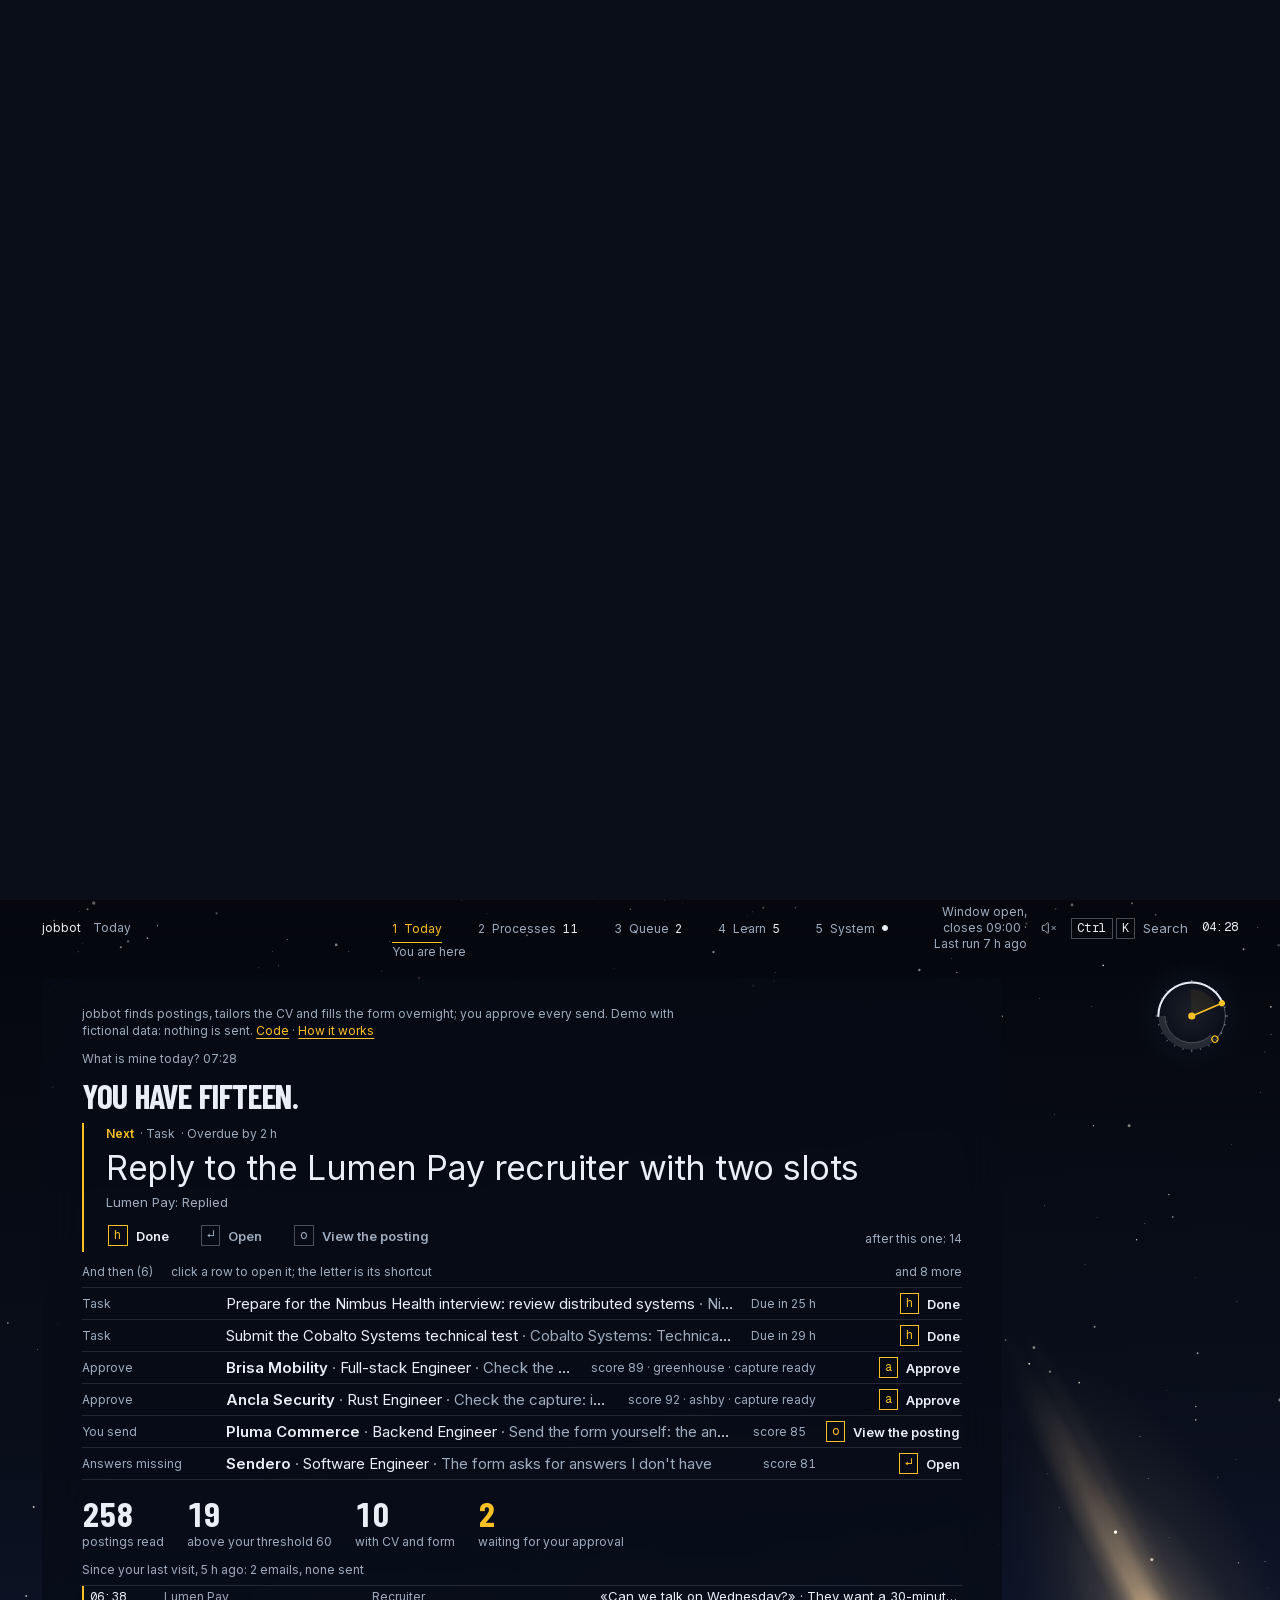
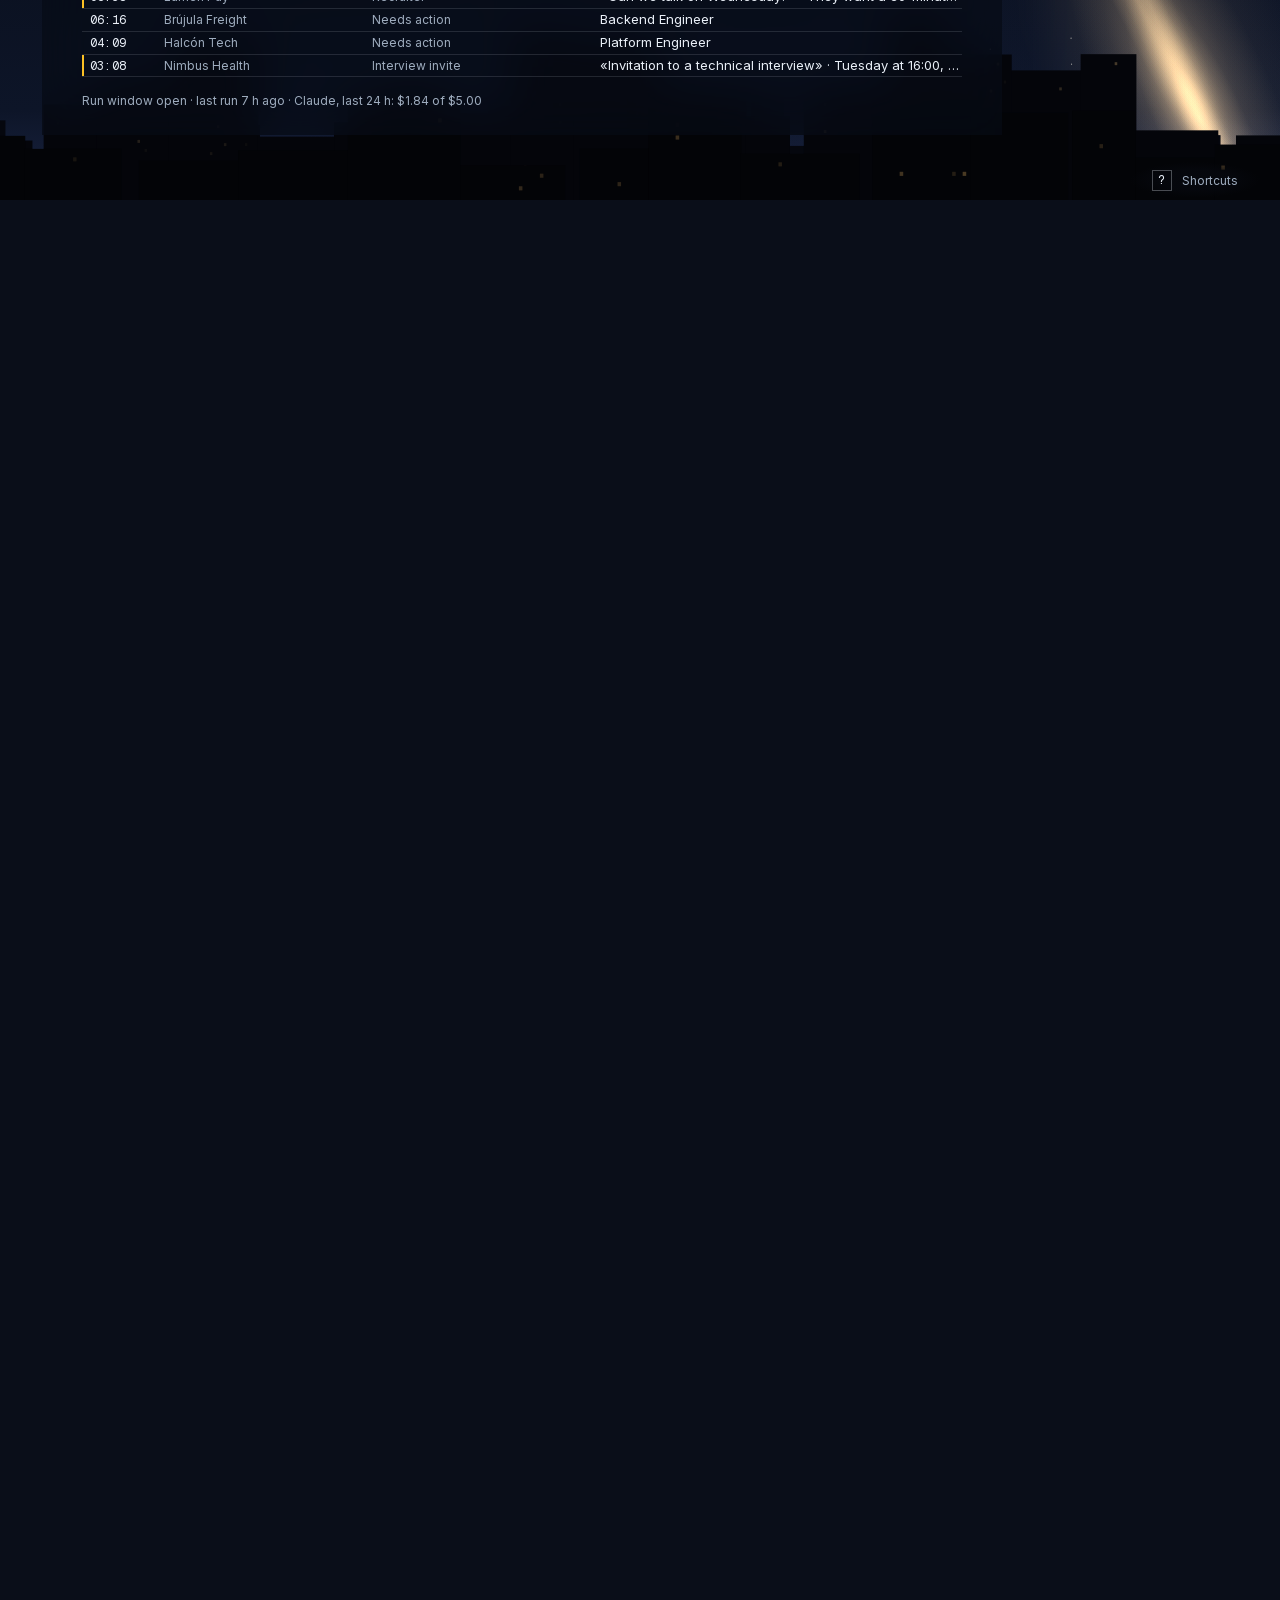
==== commit 02fc3d13: "feat(demo): the demo from jobbot 4028b6e, built from the public repository The panel build now comes" ====
--- a/site/demo/index.html
+++ b/site/demo/index.html
@@ -2,7 +2,7 @@
 <html lang="es">
 <head>
 <meta charset="utf-8">
-<meta http-equiv="Content-Security-Policy" content="default-src 'none'; script-src 'sha256-GJ84wC7Vax1WrUgeffJC+wy19mB8IeQVsby0gqfblgE=' 'sha256-ita03LU6FVmwNF17YHfU66EaHC9v2EtSujROOTSnM6o=' 'sha256-CLaTHfeiteEif3WQljoQ+R6YnkfGbeJNiAQ14CqYf8A='; style-src 'sha256-yacoKgI7TdCoA7TwOMvMRUlODKVrmBSk5N55d7zk4qw='; connect-src 'none'; img-src 'self' blob:; font-src 'self'; base-uri 'none'; form-action 'none'; require-trusted-types-for 'script'">
+<meta http-equiv="Content-Security-Policy" content="default-src 'none'; script-src 'sha256-GJ84wC7Vax1WrUgeffJC+wy19mB8IeQVsby0gqfblgE=' 'sha256-+UgqoQ0KETMKsehgcYQoEYrORccFpYFWRxkSQFHu+f0=' 'sha256-TMD6qW2xymM9TEHlYwqw+jW0Y4X7GFYhyPKubj3FieE='; style-src 'sha256-yacoKgI7TdCoA7TwOMvMRUlODKVrmBSk5N55d7zk4qw='; connect-src 'none'; img-src 'self' blob:; font-src 'self'; base-uri 'none'; form-action 'none'; require-trusted-types-for 'script'">
 <meta name="viewport" content="width=device-width, initial-scale=1">
 <!-- The browser bar takes the night of the stage (--night-0, held by test/template.meta.test.mjs). One tag, no light/dark pair: the panel does
      not follow the system scheme and Papel repaints only the sheet, so the top of the window is the night in both themes. -->
@@ -189,7 +189,7 @@
   // run window (the tests run at any hour and need it closed).
   const published = !nonce;
   const params = new URLSearchParams(location.search);
-  // ?scenario=calm | urgent | stop | empty | window | closed | stale | heavy: the mood of the board, for screenshots (stale: the engine missed a night; heavy: 74 live processes, spec §2.5).
+  // ?scenario=calm | urgent | stop | empty | window | closed | stale | heavy: the mood of the board, for screenshots (stale: the engine missed a night; heavy: 74 live processes).
   const scenario = params.get("scenario") || "";
   // ?lag=<ms>: every read of the snapshot takes that long, like a big base on a slow machine (7 to 12 s on the real one), so the loading state and the
   // refresh loop can be seen and tested. `__DEMO__.stats` counts the reads: how many were asked, how many are in flight and the most at once.
@@ -351,7 +351,7 @@
       note: ["Retirada: el sueldo no llegaba al mínimo", "Withdrew: the pay was below my floor"] }),
   ];
 
-  // ?scenario=heavy (spec §2.5): the frame nobody tested. 74 live processes (45 sent, 10 replied, 5 tests, 4 interviews, 1 offer,
+  // ?scenario=heavy: the frame nobody tested. 74 live processes (45 sent, 10 replied, 5 tests, 4 interviews, 1 offer,
   // 9 without news), 8 stuck forms and 3 captures to approve. The names are syllables that mean nothing.
   if (scenario === "heavy") {
     const HEAD = ["Zy", "Qua", "Vri", "Hux", "Tor", "Nym", "Yor", "Ox", "Pri", "Dun", "Mar", "Lio"];
@@ -568,7 +568,7 @@
     // Only the scenarios whose engine ran have a record: a late engine (stale) and a fresh install (empty) have none.
     const night_moves = act.moves_by_state;
     const did = (state) => night_moves[state] || 0;
-    const lastRun = scenario === "empty" || scenario === "stale" ? {} : {
+    const lastRun = scenario === "empty" || scenario === "stale" ? { last_run_result: null, last_run_steps: null } : {
       last_run_result: "ok",
       last_run_steps: {
         discover: { ran: true, new: did("scored") },
@@ -581,7 +581,7 @@
       generated_at: new Date(nowMs).toISOString(),
       controls: {
         stopped, window_open: open, next_window: open ? null : nextWindow(),
-        // the three truths of the engine (spec A15): never ran (empty), missed a night (stale), ran 7 hours ago (everything else)
+        // the three truths of the engine: never ran (empty), missed a night (stale), ran 7 hours ago (everything else)
         last_run_at: scenario === "empty" ? null : scenario === "stale" ? ago(41 * HOUR) : ago(7 * HOUR),
         engine: scenario === "empty" ? "never" : scenario === "stale" ? "stale" : "recent",
         ...lastRun,
@@ -1063,10 +1063,10 @@
 
 </script>
 <script>
-(()=>{var Bs="panel.",qn={keep:new Map,local:new Map},xr=null;function Fs(e){try{return xr?xr[e==="keep"?"session":"local"]||null:(e==="keep"?globalThis.sessionStorage:globalThis.localStorage)||null}catch{return null}}function Sr(e,t){try{let o=Fs(e);if(o)return o.getItem(Bs+t)}catch{}return qn[e].has(t)?qn[e].get(t):null}function Er(e,t,o){try{let n=Fs(e);if(n){n.setItem(Bs+t,o);return}}catch{}qn[e].set(t,o)}function rp(e,t){qn[e].delete(t);try{let o=Fs(e);o&&o.removeItem(Bs+t)}catch{}}var Ar={get(e){try{return JSON.parse(Sr("keep",e)||"null")}catch{return null}},set(e,t){Er("keep",e,JSON.stringify(t))}},St={get:e=>Sr("local",e),set:(e,t)=>Er("local",e,String(t)),remove:e=>rp("local",e)},ip=["hoy","procesos","cola","aprender","sistema"],lp=["all","mine","wait","stale"],cp={learn:"aprender"},Tr=e=>cp[e]||e;function Or(){return{room:"hoy",filter:"all",folds:{},cursor:null,openKey:null,note:""}}function Us(e){let t=/^#(prologo|hoy|procesos|cola|learn|aprender|sistema)(?:\/(.+))?$/.exec(e||"");if(!t)return null;let o=null;try{o=t[2]?decodeURIComponent(t[2]):null}catch{}return{room:Tr(t[1]),job:o}}function _r(e,t){return"#"+e+(t?"/"+encodeURIComponent(t):"")}function Mr(e,{embedded:t=!1,hash:o=""}={}){let n=Us(o),s=t?null:Ar.get("view");s&&lp.includes(s.filter)&&(e.filter=s.filter),s&&s.folds&&typeof s.folds=="object"&&(e.folds=s.folds);let a=s?Tr(s.room||s.tab):null;return n?e.room=n.room:a&&ip.includes(a)&&(e.room=a),n}function Cr(e){Ar.set("view",{room:e.room,filter:e.filter,folds:e.folds})}function Nr(e){e==="auto"?St.remove("theme"):St.set("theme",e)}var Lr={"common.close":"Cerrar","common.retry":"Reintentar","common.na":"n/a","common.noSubject":"(sin asunto)","common.and":"y","common.score":"puntaje {score}","act.approve":"Aprobar","act.approve.hint":"Revis\xE9 la captura y est\xE1 bien: la pr\xF3xima corrida la env\xEDa.","act.resolve":"Devolver a la cola","act.resolve.hint":"Arregl\xE9 lo que la detuvo; que vuelva a la cola.","act.confirm":"Ya la envi\xE9","act.confirm.hint":"La envi\xE9 yo o s\xED lleg\xF3; m\xE1rcala como enviada.","act.done":"Hecha","act.done.hint":"Ya lo hice: sale de la lista","act.done.aria":"Hecha: {text}","act.skip":"Posponer","act.skip.hint":"D\xE9jala para otro d\xEDa: eliges hasta cu\xE1ndo","act.sure":"\xBFSeguro? Pulsa otra vez","act.approved":"Aprobada","act.noted":"Anotada","act.open":"Abrir","act.openLink":"Abrir enlace","act.viewPosting":"Ver el aviso","act.openForm":"abrir el formulario","act.stop":"STOP","act.resume":"Quitar STOP","run.stopped":"STOP activo","win.open":"Ventana de ejecuci\xF3n abierta","win.closed":"Ventana cerrada","win.closedOpens":"Ventana cerrada, abre {when}","win.unknown":"Ventana de ejecuci\xF3n: sin datos","spend.line":"Claude, 24 h: {spent} de {budget}","spend.noBudget":"Claude, 24 h: {spent}","ctrl.search":"Buscar","ctrl.search.hint":"Buscar una postulaci\xF3n o saltar a una sala","ctrl.keys.hint":"Atajos de teclado","tab.hoy":"Hoy","tab.procesos":"Procesos","tab.cola":"Cola","tab.aprender":"Aprender","tab.sistema":"Sistema","stage.submitted":"Enviada","stage.replied":"Respondi\xF3","stage.technical_test":"Prueba t\xE9cnica","stage.interview":"Entrevista","stage.offer":"Oferta","stage.plural.submitted":"Enviadas","stage.plural.replied":"Respondieron","stage.plural.technical_test":"Prueba t\xE9cnica","stage.plural.interview":"Entrevista","stage.plural.offer":"Oferta","state.scored":"Puntuada","state.prepared":"Preparada","state.needs_gonza":"Necesita tu ayuda","state.submitted":"Enviada","state.replied":"Respondi\xF3","state.technical_test":"Prueba t\xE9cnica","state.interview":"Entrevista","state.offer":"Oferta","state.accepted":"Aceptada","state.rejected":"Rechazada","state.withdrawn":"Retirada","state.ghosted":"Sin respuesta","state.plural.scored":"Puntuadas","state.plural.prepared":"Preparadas","state.plural.needs_gonza":"Necesitan tu ayuda","state.plural.submitted":"Enviadas","state.plural.replied":"Respondieron","state.plural.technical_test":"Prueba t\xE9cnica","state.plural.interview":"Entrevista","state.plural.offer":"Oferta","state.plural.accepted":"Aceptadas","state.plural.rejected":"Rechazadas","state.plural.withdrawn":"Retiradas","state.plural.ghosted":"Sin respuesta","mark.replied":"Me respondieron","mark.technical_test":"Me pidieron una prueba t\xE9cnica","mark.interview":"Me citaron a entrevista","mark.interview.again":"Me citaron a otra entrevista","mark.offer":"Me hicieron una oferta","mark.accepted":"Acept\xE9 la oferta","mark.rejected":"Me dijeron que no","mark.withdrawn":"Retiro mi postulaci\xF3n","mark.ghosted":"Dejaron de responder","mark.ask.replied":"\xBFLa empresa te respondi\xF3?","mark.ask.technical_test":"\xBFLa empresa te pidi\xF3 una prueba t\xE9cnica?","mark.ask.interview":"\xBFLa empresa te cit\xF3 a una entrevista?","mark.ask.interview.again":"\xBFLa empresa te cit\xF3 a otra ronda de entrevistas?","mark.ask.offer":"\xBFLa empresa te hizo una oferta?","mark.ask.accepted":"\xBFAceptaste la oferta?","mark.ask.rejected":"\xBFLa empresa te dijo que no?","mark.ask.withdrawn":"\xBFQuieres retirar tu postulaci\xF3n?","mark.ask.ghosted":"\xBFLa empresa dej\xF3 de responder?","mark.ask.other":"\xBFPasarla a \xAB{state}\xBB?","kind.ack":"Acuse","kind.rejection":"Rechazo","kind.recruiter":"Reclutador","kind.interview_invite":"Invitaci\xF3n a entrevista","kind.technical_test":"Prueba t\xE9cnica","kind.action_required":"Requiere acci\xF3n","kind.other":"Otro","status.done":"hecho","status.robot":"jobbot trabaja aqu\xED","status.you":"te toca","status.todo":"falta","turn.mine":"Te toca","turn.check":"Define el paso","turn.wait":"La empresa","theme.auto":"autom\xE1tico","theme.light":"claro","theme.dark":"oscuro","lang.es":"Espa\xF1ol","lang.en":"English","time.ago.now":"ahora","time.ago.min":"hace {n} min","time.ago.hours":"hace {n} h","time.ago.days.one":"hace {n} d\xEDa","time.ago.days.other":"hace {n} d\xEDas","time.due.late.hours":"Venci\xF3 hace {n} h","time.due.late.days.one":"Venci\xF3 hace {n} d\xEDa","time.due.late.days.other":"Venci\xF3 hace {n} d\xEDas","time.due.lessHour":"Vence en menos de 1 h","time.due.hours":"Vence en {n} h","time.due.days.one":"Queda {n} d\xEDa","time.due.days.other":"Quedan {n} d\xEDas","err.network":"No se pudo hablar con el panel: \xBFse cerr\xF3 jobbot panel?","err.timeout":"El panel no respondi\xF3 a tiempo. Prueba de nuevo en un momento.","err.token":"El panel no reconoce este enlace: la clave cambia cada vez que se inicia jobbot panel. \xC1brelo de nuevo con el enlace que imprime.","err.snapshot":"No se pudieron leer los datos del panel. Reintenta; si sigue igual, reinicia jobbot panel.","err.action":"No se hizo, y el panel no dijo por qu\xE9. Reintenta; si sigue igual, mira la consola de jobbot panel.","err.job":"No se pudo abrir la postulaci\xF3n. Reintenta en un momento; si sigue igual, reinicia jobbot panel.","toast.done":"Hecho.","toast.theme":"Tema {name}","toast.lang":"Idioma: {name}","news.mail":"{who}: {kind}","news.mail.anon":"Correo nuevo","news.task":"Tarea nueva","news.card":"{company}: {state}","news.sinceVisit.zero":"Nada nuevo desde tu \xFAltima visita","news.sinceVisit.one":"Desde tu \xFAltima visita: {n} novedad","news.sinceVisit.other":"Desde tu \xFAltima visita: {n} novedades","ticket.kind.task":"Tarea","ticket.kind.offer":"Oferta","ticket.kind.approve":"Por aprobar","ticket.kind.followup":"Seguimiento","ticket.stub.nodate":"SIN FECHA","ticket.stub.anytime":"cuando puedas","ticket.stub.overdue":"VENCIDA","ticket.stub.lessHour":"<1 H","ticket.stub.hours":"{n} H","ticket.stub.days":"{n} D","ticket.stub.offer":"OFERTA","ticket.stub.decide":"decide","ticket.stub.score":"puntaje","ticket.stub.silent":"sin noticias","ticket.why.approve":"Revisa la captura: si est\xE1 bien, la pr\xF3xima corrida la env\xEDa.","ticket.why.offer":"Una oferta espera tu respuesta.","ticket.why.ghosted":"Sin noticias: decide si insistes.","ticket.why.stale.one":"Sin noticias hace {n} d\xEDa: decide si insistes.","ticket.why.stale.other":"Sin noticias hace {n} d\xEDas: decide si insistes.","ticket.why.nextstep":"Sin tarea: agrega el siguiente paso.","reason.group.approve":"Por aprobar","reason.group.handoff":"Formularios para enviar t\xFA","reason.group.missing_answers":"Faltan respuestas","reason.group.blocked":"Una p\xE1gina me fren\xF3","reason.group.may_have_sent":"Puede que ya se haya enviado","reason.group.error":"La p\xE1gina fall\xF3","reason.group.manual_apply":"Postular a mano desde el aviso","reason.group.other":"Otras","reason.short.manual_apply":"Postula t\xFA desde el enlace del aviso","reason.short.missing_answers":"El formulario pide respuestas que no tengo","reason.short.handoff":"Env\xEDa t\xFA el formulario: la hoja de respuestas est\xE1 lista","reason.short.blocked":"Una p\xE1gina me fren\xF3 (captcha, ingreso o bloqueo)","reason.short.may_have_sent":"Puede que ya se haya enviado: revisa antes de volver a postular","reason.short.error":"La p\xE1gina fall\xF3 al llenarla: hay que mirarla","reason.short.other":"Necesita una mirada tuya","layer.aviso":"Aviso","layer.puntaje":"Puntaje","layer.cv":"CV","layer.respuestas":"Respuestas","layer.compuerta":"Revisi\xF3n final","layer.aria":"Capa {at} de 5: {name}","layer.note.scored":"jobbot prepara el CV en la pr\xF3xima ventana","layer.note.approved":"aprobada por ti: sale en la pr\xF3xima ventana","layer.note.awaiting":"espera tu aprobaci\xF3n","layer.note.dryrun":"jobbot llena el formulario de prueba","layer.note.look":"necesita una mirada tuya","drawer.aria":"Detalle de la postulaci\xF3n","drawer.score":"Puntaje {score}","drawer.remote":"remoto","drawer.salary.none":"Sueldo: no publicado","drawer.salary.range":"Sueldo publicado: {range} al mes","drawer.salary.between":"{from} a {to}","drawer.journey":"Capas","drawer.journey.aria":"Las cinco capas entre el aviso y el env\xEDo","drawer.afterSend":"Despu\xE9s del env\xEDo","drawer.reason.full":"Texto completo del motivo","drawer.note":"Nota: {note}","drawer.tasks":"Tareas abiertas de esta postulaci\xF3n","drawer.mails":"Correos de esta postulaci\xF3n","drawer.shot.loading":"Cargando la captura\u2026","drawer.shot.none":"Sin captura de la prueba.","drawer.shot.alt":"Captura de la prueba","drawer.mark.title":"Registrar una respuesta","drawer.mark.placeholder":"nota (por ejemplo, la fecha de la entrevista)","drawer.history":"Historial","drawer.history.none":"Sin movimientos.","drawer.move":"{from} a {to}","drawer.score.how":"C\xF3mo se calcul\xF3 el puntaje","drawer.score.none":"Sin detalle.","drawer.score.aria":"Puntos de cada factor","drawer.gaps":"Para repasar de esta oferta","drawer.gap.seen":"{topic} (repasada)","drawer.gap.todo":"{topic} (por repasar, en Aprender)","drawer.dossier":"Dossier","drawer.dossier.none":"Sin dossier todav\xEDa: se escribe cuando la empresa responde.","drawer.description":"Descripci\xF3n del aviso","drawer.prev":"Postulaci\xF3n anterior","drawer.next":"Postulaci\xF3n siguiente","drawer.prev.hint":"Anterior (k)","drawer.next.hint":"Siguiente (j)","drawer.seq":"{at} de {total}","journey.saved":"Guardado desde {source}","journey.savedOn":"Guardado el {date} desde {source}","journey.score":"{score} de 100","journey.scoreThreshold":"{score} de 100, tu umbral es {threshold}","journey.cv.ready":"CV a la medida listo","journey.cv.done":"Listo","journey.answers":"Formulario completo","journey.gate.approved":"Aprobada por ti","journey.gate.passed":"Pas\xF3 la revisi\xF3n final","palette.aria":"Buscar","palette.placeholder":"Empresa, sala o ajuste","palette.goto":"Ir a","palette.group.jobs":"Postulaciones","palette.group.prefs":"Preferencias y ayuda","palette.jobs.hint":"Escribe una empresa o un cargo","palette.here":"aqu\xED","palette.empty":"Nada coincide. Prueba con otra palabra de la empresa o del cargo.","palette.count.one":"{n} resultado","palette.count.other":"{n} resultados","palette.note":"Eso se hace desde {stop}, no desde la paleta.","palette.foot.move":"moverte","palette.foot.pick":"elegir","palette.foot.close":"cerrar","palette.alias.prologo":"anoche noche pr\xF3logo prologue last night resumen summary","palette.alias.hoy":"hoy today tareas tasks agenda pendientes","palette.alias.procesos":"procesos processes postulaciones applications embudo funnel seguimiento","palette.alias.cola":"cola queue env\xEDos sends lote batch","palette.alias.aprender":"aprender learn repaso review respuestas answers preguntas questions","palette.alias.sistema":"sistema system motor engine cuenta account claude","palette.alias.theme":"tema theme tinta papel ink paper claro oscuro dark light noche d\xEDa","palette.alias.lang":"idioma language espa\xF1ol spanish english ingl\xE9s","palette.alias.sound":"sonido sound audio silencio mute volumen","palette.alias.motion":"movimiento motion animaci\xF3n animation calmo calm reducir reduce","palette.alias.help":"ayuda help atajos shortcuts teclas keys teclado keyboard","palette.does.hoy":"posponer posp\xF3n snooze hecha hecho done redactar draft","palette.does.procesos":"registrar registra register retirar retira withdraw descartar discard marcar","palette.does.cola":"aprobar aprueba aprobada approve saltar salta skip enviar env\xEDa send","palette.does.aprender":"contestar contesta answer repasar repasa review","palette.does.sistema":"parar stop detener det\xE9n pausar pausa pause reanudar reanuda resume","keys.title":"C\xF3mo se usa","keys.rooms":"Hoy, Procesos, Cola, Aprender, Sistema","keys.list":"Moverte por la lista","keys.open":"Abrir la postulaci\xF3n","keys.search":"Buscar","keys.theme":"Tema: cambiar entre claro y oscuro","keys.lang":"Idioma: espa\xF1ol o ingl\xE9s","keys.sound":"Sonido: activar o silenciar","keys.close":"Cerrar","keys.help":"Esta ayuda"};var jr={"hoy.eyebrow":"{ask} {hora}","hoy.head.one":"Te toca {word}.","hoy.head.other":"Te tocan {word}.","hoy.num.0":"cero","hoy.num.1":"uno","hoy.num.2":"dos","hoy.num.3":"tres","hoy.num.4":"cuatro","hoy.num.5":"cinco","hoy.num.6":"seis","hoy.num.7":"siete","hoy.num.8":"ocho","hoy.num.9":"nueve","hoy.num.10":"diez","hoy.num.11":"once","hoy.num.12":"doce","hoy.num.13":"trece","hoy.num.14":"catorce","hoy.num.15":"quince","hoy.num.16":"diecis\xE9is","hoy.num.17":"diecisiete","hoy.num.18":"dieciocho","hoy.num.19":"diecinueve","hoy.num.20":"veinte","hoy.awaiting.one":"{n} espera tu aprobaci\xF3n","hoy.awaiting.other":"{n} esperan tu aprobaci\xF3n","hoy.calm.title":"Nada pendiente.","hoy.calm.run":"La \xFAltima corrida fue {ago} y no dej\xF3 nada para ti.","hoy.calm.never":"No hay corridas todav\xEDa.","hoy.fig.read":"avisos le\xEDdos","hoy.fig.above":"sobre tu umbral {threshold}","hoy.fig.aboveAny":"sobre tu umbral","hoy.fig.complete":"con CV y formulario","hoy.fig.awaiting":"esperan tu aprobaci\xF3n","hoy.fig.base.one":"base: {n} d\xEDa","hoy.fig.base.other":"base: {n} d\xEDas","hoy.strip.title":"Avisos por media hora, de {from} a {to}; rayado: tus horas","hoy.strip.today":"hoy","hoy.strip.yesterday":"ayer","hoy.strip.aria":"Avisos nuevos de las \xFAltimas 24 horas, de a media hora","hoy.next.label":"Lo siguiente","hoy.next.after.zero":"es lo \xFAltimo","hoy.next.after.one":"despu\xE9s de esta: {n}","hoy.next.after.other":"despu\xE9s de esta: {n}","hoy.rest.label":"Y despu\xE9s ({n})","hoy.rest.hint":"clic en una fila para abrirla; la letra es su atajo","hoy.rest.hint.flat":"toca una fila para abrirla","hoy.rest.more":"y {n} m\xE1s","hoy.rest.more.hint":"Ver en Procesos todo lo que te toca","hoy.kind.task":"Tarea","hoy.kind.test":"Prueba","hoy.kind.interview":"Entrevista","hoy.kind.offer":"Oferta","hoy.kind.approve":"Aprobar","hoy.kind.handoff":"Env\xEDa t\xFA","hoy.kind.missing_answers":"Faltan respuestas","hoy.kind.blocked":"Bloqueada","hoy.kind.may_have_sent":"Revisa si sali\xF3","hoy.kind.error":"Fall\xF3","hoy.kind.manual_apply":"Postula t\xFA","hoy.kind.other":"Otra","hoy.kind.followup":"Seguimiento","hoy.act.withdraw":"Retirar","hoy.act.register":"Registrar respuesta","hoy.row.capture":"captura lista","hoy.row.salary":"{amount} al mes","hoy.row.days":"{n} d en este paso","hoy.since.title":"Desde tu \xFAltima visita","hoy.since.head":"{ago}: {mails}, {sent}","hoy.since.mails.zero":"ning\xFAn correo","hoy.since.mails.one":"{n} correo","hoy.since.mails.other":"{n} correos","hoy.since.sent.zero":"ning\xFAn env\xEDo","hoy.since.sent.one":"{n} env\xEDo","hoy.since.sent.other":"{n} env\xEDos","hoy.since.type.sent":"Enviada por jobbot","hoy.since.type.needs":"Requiere acci\xF3n","hoy.since.none":"Nada nuevo desde entonces.","hoy.foot.run":"\xFAltima corrida {ago}","hoy.foot.never":"sin corridas todav\xEDa","hoy.foot.stopOn":"STOP activo","hoy.snoozed.title":"Pospuestas ({n})","hoy.snoozed.back":"Devolver","hoy.act.aria":"{action}: {what}","hoy.snooze.title":"Posponer hasta cu\xE1ndo","hoy.snooze.1d":"Ma\xF1ana","hoy.snooze.3d":"En tres d\xEDas","hoy.snooze.7d":"En una semana","hoy.snooze.14d":"En dos semanas","hoy.withdraw.title":"Retirar esta postulaci\xF3n","hoy.withdraw.plain":"Retirarla, sin motivo","hoy.withdraw.interest":"Ya no me interesa","hoy.withdraw.other":"Acept\xE9 otra oferta","hoy.withdraw.note.interest":"Ya no me interesa","hoy.withdraw.note.other":"Acept\xE9 otra oferta","hoy.register.title":"Registrar una respuesta","hoy.undo.snooze":"Pospuesta.","hoy.undo.withdraw":"Retirada.","hoy.undo.register":"Respuesta registrada.","hoy.newtask.title":"Nueva tarea","hoy.newtask.text":"Qu\xE9 hay que hacer","hoy.newtask.placeholder":"Qu\xE9 hay que hacer","hoy.newtask.due":"Para cu\xE1ndo","hoy.newtask.due.none":"Sin fecha","hoy.newtask.due.2h":"En 2 horas","hoy.newtask.due.1d":"Ma\xF1ana a esta hora","hoy.newtask.due.3d":"En 3 d\xEDas","hoy.newtask.add":"A\xF1adir","hoy.newtask.empty":"Escribe qu\xE9 hay que hacer.","hoy.prompt.ask":"\xBFLo hiciste? {company}","hoy.prompt.yes":"Ya la envi\xE9","hoy.prompt.no":"Todav\xEDa no"};var Rr={"procesos.eyebrow":"Procesos: cinco capas por postulaci\xF3n, {hora}","procesos.eyebrow.table":"Procesos en tabla, {hora}","procesos.head.open.one":"abierta","procesos.head.open.other":"abiertas","procesos.head.you.one":"{n} te toca","procesos.head.you.other":"{n} te tocan","procesos.head.snoozed.one":"{n} pospuesta","procesos.head.snoozed.other":"{n} pospuestas","procesos.head.wait.one":"{n} espera","procesos.head.wait.other":"{n} esperan","procesos.head.quiet.one":"{n} sin noticias","procesos.head.quiet.other":"{n} sin noticias","procesos.head.closed.one":"{n} cerrada","procesos.head.closed.other":"{n} cerradas","procesos.head.presend.one":"{n} por enviar","procesos.head.presend.other":"{n} por enviar","procesos.run.last":"\xFAltima corrida {ago}","procesos.run.never":"sin corridas todav\xEDa","procesos.stale":"datos de {ago}","procesos.filter.label":"Filtro","procesos.filter.all":"Todas","procesos.filter.turn":"Te tocan","procesos.filter.wait":"Esperan","procesos.filter.quiet":"Sin noticias","procesos.order.label":"Orden","procesos.order.stage":"Etapa","procesos.order.age":"Edad \u2193","procesos.order.score":"Puntaje","procesos.search.label":"Buscar","procesos.search.aria":"Buscar por empresa o cargo","procesos.search.placeholder":"empresa o cargo","procesos.view.label":"Vista","procesos.view.field":"Campo","procesos.view.table":"Tabla","procesos.lane.presend":"Por enviar","procesos.lane.presend.note":"preparadas por jobbot; esperan tu aprobaci\xF3n, tus respuestas o su corrida","procesos.lane.submitted":"Enviada","procesos.lane.submitted.note":"esperan la primera respuesta; la mediana tarda de 6 a 7 d\xEDas","procesos.lane.replied":"Respondi\xF3","procesos.lane.replied.note":"la empresa escribi\xF3","procesos.lane.technical_test":"Prueba t\xE9cnica","procesos.lane.technical_test.note":"tienes o entregaste una prueba","procesos.lane.interview":"Entrevista","procesos.lane.interview.note":"entrevista agendada o hecha","procesos.lane.offer":"Oferta","procesos.lane.offer.note":"una oferta espera tu respuesta","procesos.lane.ghosted":"Sin noticias","procesos.lane.ghosted.note":"en silencio; una respuesta tard\xEDa la vuelve a mover","procesos.lane.count":"{n} de {total}","procesos.lane.you.one":"{n} te toca","procesos.lane.you.other":"{n} te tocan","procesos.age":"{n}d","procesos.cell.aria":"{company}, {title}: {state}, d\xEDa {days}","procesos.layers.aria":"Las cinco capas: aviso, puntaje, CV, respuestas y revisi\xF3n final","procesos.tomb.scored":"\u2192 puntuada","procesos.tomb.prepared":"\u2192 preparada","procesos.tomb.needs_gonza":"\u2192 te necesita","procesos.tomb.submitted":"\u2192 enviada","procesos.tomb.replied":"\u2192 respondi\xF3","procesos.tomb.technical_test":"\u2192 prueba","procesos.tomb.interview":"\u2192 entrevista","procesos.tomb.offer":"\u2192 oferta","procesos.tomb.accepted":"\u2192 aceptada","procesos.tomb.rejected":"\u2192 rechaz\xF3","procesos.tomb.withdrawn":"\u2192 retirada","procesos.tomb.ghosted":"\u2192 sin noticias","procesos.tomb.out":"\u2192 fuera","procesos.tomb.aria":"Aqu\xED estaba una postulaci\xF3n que cambi\xF3 de lugar","procesos.col.process":"Proceso","procesos.col.stage":"Etapa","procesos.col.age":"Edad","procesos.col.last":"\xDAltimo movimiento","procesos.col.next":"Siguiente paso","procesos.col.cadence":"Cadencia","procesos.col.turn":"Turno","procesos.last.mail":"Correo: \xAB{subject}\xBB","procesos.last.move":"Pas\xF3 a {state}","procesos.last.scored":"Puntuada","procesos.last.prepared":"Preparada por jobbot","procesos.last.prepared.shot":"Captura de la prueba lista","procesos.last.needs_gonza":"Necesita una mirada tuya","procesos.last.submitted":"Enviada, sin respuesta","procesos.last.replied":"Respondi\xF3","procesos.last.technical_test":"Hay una prueba t\xE9cnica","procesos.last.interview":"Hay una entrevista","procesos.last.offer":"Lleg\xF3 una oferta","procesos.last.ghosted":"Sin respuesta","procesos.next.look":"Necesita una mirada tuya","procesos.next.queued":"Sale en la pr\xF3xima corrida","procesos.next.approve":"Aprobar en COLA","procesos.next.scored":"jobbot prepara el CV","procesos.next.ask":"Preguntar c\xF3mo va","procesos.next.insist":"Insistir una vez m\xE1s","procesos.next.lost":"Darla por perdida","procesos.next.decide":"Define el siguiente paso","procesos.next.test":"Entregar la prueba","procesos.next.interview":"Preparar la entrevista","procesos.next.offer":"Decidir la oferta","procesos.next.quiet":"Decidir si insistes","procesos.next.wait":"Esperar respuesta","procesos.cad.snoozed":"pospuesta, {when}","procesos.cad.soon":"seguimiento {step} en {n} d","procesos.cad.window":"seguimiento {step}, hoy: d\xEDa {day} de {from}\u2013{to}","procesos.cad.closing":"cierra en {n} d","procesos.cad.lost":"sin noticias, d\xEDa {day}","procesos.cad.reply.today":"te escribi\xF3 hoy","procesos.cad.reply":"te escribi\xF3 hace {n} d","procesos.cad.decide":"define el paso, d\xEDa {day}","procesos.cad.task":"con tarea, d\xEDa {day}","procesos.cad.test":"prueba, d\xEDa {day}","procesos.cad.interview":"entrevista, d\xEDa {day}","procesos.cad.offer":"oferta, d\xEDa {day}","procesos.cad.quiet":"sin noticias, cierra en {n} d","procesos.cad.pre":"{state}, d\xEDa {day}","procesos.turn.snoozed":"pospuesta","procesos.turn.quiet":"sin noticias","procesos.turn.bot":"espera a jobbot","procesos.turn.wait":"espera","procesos.empty.none":"Ninguna postulaci\xF3n viva todav\xEDa.","procesos.empty.none.closed.one":"Ninguna postulaci\xF3n viva. La {n} cerrada est\xE1 abajo.","procesos.empty.none.closed.other":"Ninguna postulaci\xF3n viva. Las {n} cerradas est\xE1n abajo.","procesos.empty.filter":"Ninguna cumple este filtro.","procesos.empty.filter.reset":"Ver todas","procesos.empty.search":"Nada se parece a \xAB{q}\xBB.","procesos.loading":"Cargando los procesos\u2026","procesos.error":"No pude leer los procesos. El resto del panel sigue igual.","procesos.error.retry":"Reintentar","procesos.legend.piles":"Cada pila: aviso, puntaje, CV, respuestas y revisi\xF3n final (clara: la aprobaste t\xFA; hueca: la enviaste a mano)","procesos.legend.short":"Cada pila: aviso, puntaje, CV, respuestas y revisi\xF3n final","procesos.legend.tomb":"un hueco punteado es el lugar de la que sali\xF3, hasta que cargues la p\xE1gina","procesos.legend.you":"te toca","procesos.legend.table":"te tocan primero, luego por edad en la etapa","procesos.legend.move":"moverte","procesos.legend.open":"abrir","procesos.legend.snooze":"posponer","procesos.legend.withdraw":"retirar","procesos.legend.wheel":"la rueda mueve la lista, no la c\xE1mara","procesos.armed":"{action}: pulsa otra vez para confirmar, Esc cancela","procesos.cue.below":"\u2193 {n} m\xE1s","procesos.closed.detail":"{rejected} rechazadas, {withdrawn} retiradas, {accepted} aceptadas","procesos.closed.out":"fuera del campo","procesos.closed.show":"traerlas","procesos.closed.hide":"ocultarlas","procesos.closed.more":"{n} m\xE1s que el panel no trae: est\xE1n en jobbot","procesos.closed.stage":"{state}, {days}","procesos.drawer.day":"d\xEDa {n}","procesos.drawer.place":"{location}, {remote}","procesos.drawer.remote":"remoto","procesos.drawer.salary":"{from} \u2013 {to} al mes","procesos.drawer.salary.min":"desde {from} al mes","procesos.drawer.salary.max":"hasta {to} al mes","procesos.drawer.score.aria":"El puntaje y lo que puso cada factor","procesos.drawer.score.none":"sin desglose del puntaje","procesos.factor.fit":"Encaje","procesos.factor.compensation":"Sueldo","procesos.factor.stability":"Estabilidad","procesos.factor.learning":"Aprendizaje","procesos.factor.interview_style":"Entrevista","procesos.factor.other":"Otro","procesos.plate.aviso":"{source}, {date}","procesos.plate.aviso.nodate":"{source}","procesos.plate.puntaje":"{score} de 100","procesos.plate.puntaje.threshold":"{score} de 100, umbral {threshold}","procesos.plate.cv.done":"a la medida","procesos.plate.cv.todo":"falta el CV","procesos.plate.respuestas.done":"contestadas","procesos.plate.respuestas.here":"faltan respuestas","procesos.plate.respuestas.todo":"sin contestar","procesos.plate.compuerta.clear":"aprobada por ti","procesos.plate.compuerta.dim":"la envi\xF3 jobbot","procesos.plate.compuerta.hollow":"la enviaste a mano","procesos.plate.compuerta.todo":"espera tu aprobaci\xF3n","procesos.plate.you":"tu paso","procesos.trail.none":"sin movimientos todav\xEDa","procesos.trail.move":"{from} \u2192 {to}","procesos.trail.first":"{to}","procesos.drawer.after":"Despu\xE9s del env\xEDo: {date}","procesos.drawer.after.nodate":"Despu\xE9s del env\xEDo","procesos.drawer.after.noreply":"sin respuesta","procesos.ruler.send":"env\xEDo","procesos.ruler.close":"{n}: cierra","procesos.ruler.now":"hoy, d\xEDa {n}","procesos.ruler.rule":"Seguimiento a los {ask} y {insist} d\xEDas; sin noticias a los {close}; la mediana de respuesta es de {median} d\xEDas","procesos.drawer.mails":"Correos ({n})","procesos.drawer.gaps":"Brechas que dej\xF3 el aviso","procesos.drawer.dossier":"Dossier","procesos.drawer.acts.aria":"Qu\xE9 puedes hacer con esta postulaci\xF3n","procesos.drawer.next.turn":"te toca: {what}","procesos.drawer.next.step":"seguimiento {step}: hoy es el d\xEDa {day} de {from}\u2013{to}","procesos.drawer.next.decide":"define el siguiente paso, d\xEDa {day}","procesos.drawer.next.offer":"una oferta espera tu respuesta","procesos.drawer.next.approve":"espera tu aprobaci\xF3n en COLA","procesos.drawer.next.task":"tarea abierta","procesos.drawer.next.wait":"espera a la empresa","procesos.drawer.next.reason":"necesita tu ayuda","procesos.drawer.act.link":"Abrir el aviso","procesos.drawer.act.snooze":"Posponer","procesos.drawer.act.register":"Registrar respuesta","procesos.drawer.act.withdraw":"Retirar","procesos.drawer.act.confirm":"Ya la envi\xE9","procesos.drawer.act.newtask":"Nueva tarea"};var Dr={"cola.eyebrow":"{ask} {hora}","cola.win.open":"Ventana abierta","cola.win.closed":"Ventana cerrada, abre {when}","cola.win.closedNoNext":"Ventana cerrada","cola.win.unknown":"Ventana sin datos","cola.run.last":"\xFAltima corrida {at} ({ago})","cola.run.never":"sin corridas todav\xEDa","cola.run.unknown":"sin datos de corridas","cola.run.stopped":"STOP activo","cola.head.lead":"Por aprobar","cola.head.of":"de {total}","cola.head.empty":"Nada por aprobar.","cola.head.ask":"\xBFLa dejas pasar?","cola.head.emptySub":"Lo que el bot descubra esta noche aparece aqu\xED.","cola.head.emptyRun":"La \xFAltima corrida fue {ago} y no dej\xF3 nada para aprobar.","cola.warn.stopped":"STOP est\xE1 activo: aprobar no env\xEDa nada hasta que lo quites.","cola.warn.stale":"El motor corri\xF3 por \xFAltima vez {ago}: aprobar no env\xEDa nada hasta que corra.","cola.warn.never":"El motor todav\xEDa no ha corrido: aprobar no env\xEDa nada hasta que corra.","cola.warn.task.none":"Sin tarea programada.","cola.warn.task.next":"Pr\xF3xima ejecuci\xF3n {when}.","cola.warn.task.unknown":"Tarea programada: sin dato.","cola.fact.pay":"{from} \u2013 {to} al mes","cola.fact.payMin":"desde {amount} al mes","cola.fact.payMax":"hasta {amount} al mes","cola.fact.remote":"remoto","cola.row.pay":"{from} \u2013 {to}","cola.row.payMin":"desde {amount}","cola.row.payMax":"hasta {amount}","cola.fact.prepared":"preparada {at}","cola.fact.waiting.zero":"en espera desde hoy","cola.fact.waiting.one":"en espera hace {n} d\xEDa","cola.fact.waiting.other":"en espera hace {n} d\xEDas","cola.score.aria":"Puntaje {score} de 100","cola.factor.fit":"Encaje","cola.factor.compensation":"Sueldo","cola.factor.interview_style":"Entrevista","cola.factor.stability":"Estabilidad","cola.factor.learning":"Aprendizaje","cola.factor.other":"Otro","cola.factors.aria":"C\xF3mo se arm\xF3 el puntaje","cola.factors.error":"No se pudo cargar c\xF3mo se arm\xF3 el puntaje.","cola.factors.none":"El servidor no guard\xF3 el desglose de este puntaje.","cola.path.aria":"D\xF3nde est\xE1 esta propuesta entre el aviso y el env\xEDo","cola.path.aviso":"{source}, {at}","cola.path.aviso.plain":"{source}","cola.path.puntaje":"{score} de 100, umbral {threshold}","cola.path.puntaje.any":"{score} de 100","cola.path.cv.yes":"a la medida","cola.path.cv.no":"falta","cola.path.respuestas.yes":"formulario llenado","cola.path.respuestas.no":"sin captura","cola.path.compuerta.yes":"prueba guardada","cola.path.compuerta.no":"sin captura","cola.path.here":"aqu\xED","cola.why.label":"Por qu\xE9 te toca","cola.why.base":"Llen\xE9 el formulario de prueba y guard\xE9 la captura.","cola.why.count":"Si la apruebas, ser\xE1n {n} de tus {total} primeras aprobaciones.","cola.why.last":"Con esta completas tus {total} primeras aprobaciones: despu\xE9s jobbot env\xEDa solo, hasta {cap} al d\xEDa.","cola.why.decide":"Si est\xE1 bien, la pr\xF3xima corrida la env\xEDa; si no, posponla y la dejas para otro d\xEDa.","cola.why.decideIdle":"Si est\xE1 bien, apru\xE9bala; si no, posponla y la dejas para otro d\xEDa.","cola.act.approve.recent":"Aprobar: la pr\xF3xima corrida la env\xEDa","cola.act.approve.stopped":"Aprobar: saldr\xE1 cuando reanudes","cola.act.approve.idle":"Aprobar: no sale hasta que el motor corra","cola.act.open":"Abrir detalle","cola.act.answer":"Contestar","cola.act.batch":"Aprobar las de {min} o m\xE1s ({n})","cola.act.batch.none":"Ninguna llega a {min}","cola.act.step":"{at} de {total}","cola.act.prev":"Propuesta anterior","cola.act.next":"Propuesta siguiente","cola.act.aria":"{action}: {what}","cola.snooze.title":"Posponer hasta cu\xE1ndo","cola.snooze.1d":"Ma\xF1ana","cola.snooze.3d":"En tres d\xEDas","cola.snooze.7d":"En una semana","cola.snooze.14d":"En dos semanas","cola.undo.snooze":"Pospuesta: vuelve el d\xEDa que elegiste.","cola.batch.ask":"\xBFaprobar {n}?","cola.batch.more":"y {n} m\xE1s","cola.batch.review":"al llegar a {total} aprobadas, jobbot env\xEDa solo","cola.batch.confirm":"confirmar","cola.batch.cancel":"cancelar","cola.batch.said":"Aprobar {n}: pulsa Enter para confirmar o Escape para cancelar.","cola.batch.none":"Ninguna propuesta llega a {min}: el lote no tiene nada que aprobar.","cola.funnel.title":"Del aviso al env\xEDo, \xFAltimos {days} d\xEDas (escala logar\xEDtmica)","cola.funnel.none":"Sin avisos guardados en los \xFAltimos {days} d\xEDas.","cola.funnel.aria":"Cu\xE1ntos avisos llegaron a cada paso","cola.funnel.read":"avisos le\xEDdos","cola.funnel.read.sub":"en {days} d\xEDas","cola.funnel.above":"sobre el umbral","cola.funnel.above.pct":"{pct} de los le\xEDdos","cola.funnel.above.n":"{n} de {base} le\xEDdos","cola.funnel.cv":"con CV a la medida","cola.funnel.cv.pct":"{pct} de los que pasaron","cola.funnel.cv.n":"{n} de {base} que pasaron","cola.funnel.form":"formulario completo","cola.funnel.form.pct":"{pct} de los que tienen CV","cola.funnel.form.n":"{n} de {base} con CV","cola.funnel.sent":"enviadas","cola.funnel.sent.pct":"{pct} de las completas","cola.funnel.sent.n":"{n} de {base} completas","cola.queue.title":"La cola","cola.queue.wait.one":"{n} preparada espera tu tecla","cola.queue.wait.other":"{n} preparadas esperan tu tecla","cola.queue.approved.one":"{n} aprobada espera al motor","cola.queue.approved.other":"{n} aprobadas esperan al motor","cola.queue.blocked.one":"{n} bloqueada por respuestas","cola.queue.blocked.other":"{n} bloqueadas por respuestas","cola.queue.sent.one":"{n} enviada en 24 h","cola.queue.sent.other":"{n} enviadas en 24 h","cola.queue.none":"Nada m\xE1s en la cola.","cola.queue.more":"y {n} m\xE1s","cola.kind.pending":"Preparada","cola.kind.approved":"Aprobada","cola.kind.blocked":"Bloqueada","cola.kind.sent":"Enviadas {n}","cola.row.shot":"captura lista","cola.row.noshot":"sin captura","cola.row.answers":"en Aprender","cola.row.queued.recent":"sale en la pr\xF3xima corrida","cola.row.queued.stopped":"saldr\xE1 cuando reanudes","cola.row.queued.idle":"espera al motor","cola.row.cap":"{sent} de {cap} del tope","cola.row.sent":"{company} {at}","cola.trust.reviewed":"Aprobadas por ti: {n} de {total}","cola.trust.reviewed.aria":"{n} de {total} aprobaciones revisadas por ti","cola.trust.reviewed.sub":"Al llegar a {total} jobbot env\xEDa solo","cola.trust.done.sub":"Ya pasaste la revisi\xF3n: jobbot env\xEDa solo","cola.trust.sent":"Env\xEDos en 24 h: {sent} de {cap}","cola.trust.sent.aria":"{sent} de {cap} env\xEDos en las \xFAltimas 24 horas","cola.trust.sent.sub":"El tope cuenta clics, con o sin confirmaci\xF3n","cola.foot.review":"Revisando los primeros {total}: llevas {n}; despu\xE9s, hasta {cap} al d\xEDa","cola.foot.cap":"tope diario: {cap}","cola.foot.stop.on":"STOP activo","cola.foot.stop.off":"STOP apagado","cola.act.stop":"Parar el motor","cola.act.resume":"Reanudar el motor","cola.shot.caption":"Captura de la prueba del {at}, {size}. No se envi\xF3 nada.","cola.shot.caption.plain":"Captura de la prueba del {at}. No se envi\xF3 nada.","cola.shot.none":"Esta propuesta no tiene captura de la prueba.","cola.shot.error":"No se pudo cargar la captura.","cola.said.focus":"{company}, {role}. {at} de {total}.","cola.loading":"Cargando la revisi\xF3n final\u2026"};var qr={"aprender.eyebrow":"{ask} {hora}","aprender.engine.open":"Ventana abierta","aprender.engine.closed":"Ventana cerrada","aprender.engine.closedOpens":"Ventana cerrada, abre {when}","aprender.engine.stop":"STOP activo","aprender.engine.run":"\xFAltima corrida {ago}","aprender.engine.never":"sin corridas todav\xEDa","aprender.lead.missing":"No supo","aprender.lead.review":"Repaso:","aprender.calm.title":"Nada que repasar.","aprender.num.0":"cero","aprender.num.1":"una","aprender.num.2":"dos","aprender.num.3":"tres","aprender.num.4":"cuatro","aprender.num.5":"cinco","aprender.num.6":"seis","aprender.num.7":"siete","aprender.num.8":"ocho","aprender.num.9":"nueve","aprender.num.10":"diez","aprender.num.11":"once","aprender.num.12":"doce","aprender.num.13":"trece","aprender.num.14":"catorce","aprender.num.15":"quince","aprender.num.16":"diecis\xE9is","aprender.num.17":"diecisiete","aprender.num.18":"dieciocho","aprender.num.19":"diecinueve","aprender.num.20":"veinte","aprender.sub.missing.one":"Una pregunta de formulario que el banco no sabe contestar.","aprender.sub.missing.other":"{n} preguntas de formularios que el banco no sabe contestar.","aprender.sub.back.one":"Con tu respuesta en el banco, u devuelve {n} postulaci\xF3n a la cola; el motor la prepara en su pr\xF3xima corrida.","aprender.sub.back.other":"Con tu respuesta en el banco, u devuelve {n} postulaciones a la cola; el motor las prepara en su pr\xF3xima corrida.","aprender.sub.review":"Ninguna pregunta frena una postulaci\xF3n. Hay {n} del repaso esperando, cuando quieras.","aprender.sub.calm":"Vuelve cuando el bot pregunte.","aprender.sub.engine.stale":"El motor corri\xF3 por \xFAltima vez {ago}; hasta que corra, no prepara nada.","aprender.sub.engine.never":"El motor todav\xEDa no ha corrido; hasta que corra, no prepara nada.","aprender.forms.one":"1 formulario","aprender.forms.other":"{n} formularios","aprender.miss.head":"Respuestas que el bot no supo ({n}): bloquean {forms}","aprender.miss.head.atLeast":"Respuestas que el bot no supo ({n}): bloquean al menos {forms}","aprender.miss.head.none":"Respuestas que el bot no supo","aprender.miss.none":"Al banco no le falta ninguna respuesta.","aprender.miss.more":"y {n} m\xE1s","aprender.miss.less":"ver menos","aprender.row.blocks":"Frena a {who}","aprender.row.blocks.more":"Frena a {who} y {n} m\xE1s","aprender.row.unnamed":"Preguntas sin nombre","aprender.row.unnamed.why":"El motor no dijo cu\xE1les faltan","aprender.act.answered":"Ya la contest\xE9","aprender.act.aria":"{action}: {what}","aprender.how":"Hoy se contesta a mano: a\xF1ade una [[entry]] a profile/answers.toml y pulsa u.","aprender.bank.head":"Lo que aprendi\xF3 de lo que contestaste","aprender.bank.complete":"formularios completos en {days} d\xEDas","aprender.bank.blocked":"frenados por una respuesta","aprender.bank.seen":"del repaso vistas, de {total}","aprender.bank.bank":"respuestas en el banco","aprender.nodata":"sin dato","aprender.bank.note":"El banco vive en profile/answers.toml y no viaja en el snapshot: cu\xE1ntas respuestas guarda y cu\xE1ntas veces las us\xF3, sin dato.","aprender.rej.head":"Patrones de rechazo: {total} cerradas por rechazo","aprender.rej.head.cut":"Patrones de rechazo: las {n} listadas de {total}","aprender.rej.few":"Con {n} rechazadas todav\xEDa no hay patr\xF3n que mostrar; aparecen desde {min}.","aprender.rej.none":"Ning\xFAn rasgo se repite lo bastante en estas {n} para llamarlo patr\xF3n.","aprender.rej.score":"Puntaje: mediana {rejected} en las rechazadas y {alive} en las {peers} que siguen vivas.","aprender.rej.source":"{k} de {n} vinieron de {source}.","aprender.rej.nodata":"Cu\xE1nto tard\xF3 cada rechazo desde el env\xEDo: sin dato en el snapshot; est\xE1 en los eventos de cada proceso.","aprender.rej.note":"n = {n}: una hip\xF3tesis para ajustar el umbral, no una predicci\xF3n.","aprender.eve.head":"La v\xEDspera: {company}, {when}","aprender.eve.head.none":"La v\xEDspera","aprender.eve.when.none":"sin fecha","aprender.eve.others.one":"y {n} entrevista m\xE1s","aprender.eve.others.other":"y {n} entrevistas m\xE1s","aprender.eve.none":"Ninguna entrevista en curso. La v\xEDspera de una, su dossier aparece aqu\xED.","aprender.eve.loading":"Leyendo el dossier\u2026","aprender.eve.error":"No pude leer el dossier: {why}","aprender.eve.nodossier":"Esta entrevista no tiene dossier todav\xEDa.","aprender.eve.unreadable":"El dossier no tiene el formato esperado: \xE1brelo para leerlo entero.","aprender.eve.questions":"Preguntas probables","aprender.eve.stories":"Historias tuyas, con evidencia literal del CV","aprender.eve.open":"Abrir el dossier","aprender.eve.gaps.one":"{n} tarjeta nueva de repaso","aprender.eve.gaps.other":"{n} tarjetas nuevas de repaso","aprender.drill.head":"Repaso de hoy: {due}, vistas {seen} de {total}","aprender.drill.head.nodata":"Repaso de hoy: sin dato","aprender.drill.due.zero":"ninguna pendiente","aprender.drill.due.one":"1 pendiente","aprender.drill.due.other":"{n} pendientes","aprender.drill.calm":"Nada que repasar. Vuelve cuando el bot pregunte.","aprender.drill.nodata":"El panel no recibi\xF3 el repaso: sin dato.","aprender.drill.start":"Empezar el repaso","aprender.drill.start.aria":"Empezar el repaso de {topic}","aprender.drill.topic.all":"todos los temas","aprender.topic.due":"{n} hoy","aprender.topic.avg":"prom. {avg}","aprender.topic.aria":"Repasar {topic}: {due} pendientes, vistas {seen} de {total}","aprender.gaps.head":"Huecos que dejaron los dossiers ({n})","aprender.gap.seen":"repasada","aprender.gap.todo":"por repasar","aprender.hint.label":"En el repaso","aprender.hint.reveal":"muestra","aprender.hint.grade":"nota","aprender.hint.leave":"sale","aprender.card.from":"de la oferta {offer}","aprender.card.mine":"Tu respuesta","aprender.card.mine.hint":"Escr\xEDbela antes de mirar la de referencia. No se guarda.","aprender.card.reveal":"Mostrar la respuesta","aprender.card.answer":"Respuesta de referencia","aprender.card.answer.none":"Esta pregunta no trae respuesta de referencia.","aprender.card.grade":"\xBFC\xF3mo te fue?","aprender.card.waiting":"Buscando la siguiente\u2026","aprender.card.done":"Est\xE1s al d\xEDa: lo que repasaste vuelve cuando le toca.","aprender.card.empty":"No hay preguntas todav\xEDa. Cuando se agreguen, las ver\xE1s aqu\xED.","aprender.grade.0":"en blanco","aprender.grade.1":"casi nada","aprender.grade.2":"me sonaba","aprender.grade.3":"con esfuerzo","aprender.grade.4":"con dudas","aprender.grade.5":"perfecto","aprender.err.next":"No pude traer la siguiente pregunta.","aprender.err.answer":"No pude traer la respuesta.","aprender.foot":"Nada aqu\xED cuenta ni rega\xF1a: el repaso vuelve cuando le toca."};var zr={"sistema.eyebrow":"{ask} {hora}","sistema.old":"Datos de {ago}","sistema.head.run.lead":"\xDAltima corrida","sistema.head.never.lead":"Sin corridas","sistema.head.never.tail":"todav\xEDa.","sistema.head.nodate.tail":"sin fecha.","sistema.chip.recent":"Motor al d\xEDa","sistema.chip.stale":"Motor atrasado: m\xE1s de {hours} h sin correr","sistema.chip.never":"Motor sin corridas todav\xEDa","sistema.fig.next":"pr\xF3xima corrida","sistema.fig.next.day":"pr\xF3xima corrida, {day}","sistema.fig.sends":"env\xEDos en 24 h","sistema.fig.of":"{n} de {of}","sistema.fig.nodata":"sin dato","sistema.fig.notask":"sin tarea","sistema.fig.scheduled":"programada","sistema.strip.title.tonight":"Avisos por media hora: esta noche, de {from} a {to}","sistema.strip.title.last":"Avisos por media hora: anoche, de {from} a {to}","sistema.strip.aria":"La ventana de {from} a {to}: la \xFAltima corrida, la pr\xF3xima y los avisos le\xEDdos cada media hora","sistema.strip.last":"\xFAltima {hora}","sistema.strip.next":"pr\xF3xima {hora}","sistema.strip.now":"ahora","sistema.strip.empty":"Ninguna corrida registrada en esta ventana.","sistema.strip.legend":"Barras: avisos le\xEDdos por media hora; rayado: ventana cerrada","sistema.run.title":"El motor","sistema.row.last":"\xDAltima corrida","sistema.row.last.none":"ninguna todav\xEDa","sistema.row.last.value":"{when} ({ago})","sistema.row.steps":"Pasos","sistema.row.task":"Tarea programada","sistema.row.stop":"STOP","sistema.result.ok":"termin\xF3 bien","sistema.result.stopped":"se detuvo por STOP","sistema.result.window_closed":"se cerr\xF3 la ventana a mitad de corrida","sistema.result.error":"termin\xF3 con un error","sistema.result.norecord":"sin registro del resultado: solo se vio un descubrimiento","sistema.result.nodata":"sin dato","sistema.step.discover":"Descubrir","sistema.step.prepare":"Preparar","sistema.step.submit":"Enviar","sistema.step.dossiers":"Dossiers","sistema.step.discover.ran.one":"{n} aviso nuevo","sistema.step.discover.ran.other":"{n} avisos nuevos","sistema.step.prepare.ran.one":"{n} preparada","sistema.step.prepare.ran.other":"{n} preparadas","sistema.step.submit.ran.one":"{n} enviada, {hand} para ti","sistema.step.submit.ran.other":"{n} enviadas, {hand} para ti","sistema.step.dossiers.ran.one":"{n} escrito","sistema.step.dossiers.ran.other":"{n} escritos","sistema.step.ran":"corri\xF3","sistema.step.code":"termin\xF3 con c\xF3digo {code}","sistema.step.skip.cooldown":"omitido: descubri\xF3 hace poco","sistema.step.skip.stop":"omitido: STOP","sistema.step.skip.window_closed":"omitido: se cerr\xF3 la ventana","sistema.step.skip.after_error":"omitido: un paso anterior fall\xF3","sistema.step.skip.error":"con error","sistema.step.skip.not_due":"no tocaba","sistema.step.skip.other":"omitido ({why})","sistema.step.nodata":"sin dato","sistema.task.unknown":"sin dato: el panel no pudo preguntarle a Windows","sistema.task.unknown.hint":"No quiere decir que no exista: el panel todav\xEDa no tiene la respuesta de Windows.","sistema.task.missing":"sin tarea programada","sistema.task.missing.hint":"Se registra con scripts/schedule.ps1, cuando quieras que el bot trabaje solo.","sistema.task.registered":"programada, pr\xF3xima {when}","sistema.task.registered.nonext":"programada","sistema.task.registered.hint":"Corre cada hora y el motor decide solo si la ventana est\xE1 abierta.","sistema.stop.off":"apagado","sistema.stop.on":"puesto: no corre nada autom\xE1tico hasta que lo quites","sistema.stop.act.stop":"Parar el motor","sistema.stop.act.resume":"Quitar STOP","sistema.stop.hint.stop":"Para al instante y sin confirmaci\xF3n.","sistema.stop.hint.resume":"Quitarlo pide pulsar dos veces: el bot volver\xEDa a enviar solo.","sistema.stop.done":"STOP puesto: no corre nada autom\xE1tico hasta que lo quites.","sistema.resume.done":"STOP quitado: el motor vuelve en su pr\xF3xima corrida.","sistema.account.title":"Claude, la cuenta propia","sistema.row.account":"Cuenta","sistema.row.folder":"Carpeta","sistema.row.access":"Acceso","sistema.row.cli":"Versi\xF3n","sistema.row.spend":"Gasto 24 h","sistema.account.ok":"verificada","sistema.account.bad":"no verificada","sistema.account.none":"sin verificar todav\xEDa","sistema.account.plan":"suscripci\xF3n {plan}","sistema.account.org":"org {org}","sistema.account.cli":"CLI {version}","sistema.account.checked":"comprobada {ago}","sistema.account.fix.bad":"Corre \xABjobbot claude-login\xBB para entrar con la cuenta propia.","sistema.account.fix.none":"Corre \xABjobbot claude-check\xBB o \xABjobbot claude-login\xBB.","sistema.account.anchored":"anclada","sistema.account.unanchored":"cuenta sin anclar","sistema.account.unanchored.why":"Falta fijar expected_email y expected_org_id en profile/claude.local.toml (el archivo local, nunca el que se sube al repositorio): as\xED el bot se niega a correr con otra cuenta.","sistema.spend.of":"{spent} de {budget}","sistema.spend.nobudget":"{spent}, sin tope: el panel no pudo leer profile/claude.toml","sistema.spend.over":"Tope gastado: no llama a Claude hasta que baje la cuenta.","sistema.spend.stage.one":"{stage}: {n} llamada, {dollars}","sistema.spend.stage.other":"{stage}: {n} llamadas, {dollars}","sistema.limits.title":"Topes y umbrales","sistema.limits.ro":"Solo lectura, en profile/*.toml","sistema.limit.sends":"Env\xEDos en 24 h","sistema.limit.sends.review":"llevas {reviewed} de {first} aprobaciones; despu\xE9s, hasta {after}","sistema.limit.sends.after":"ya revisaste las primeras {first}","sistema.limit.score":"Umbral de puntaje","sistema.limit.score.sub":"desde ah\xED un aviso pasa a \xABpreparada\xBB","sistema.limit.batch":"Umbral del lote","sistema.limit.batch.set":"preferencia de este navegador: lo que {key} aprueba en COLA","sistema.limit.batch.none":"preferencia de este navegador, todav\xEDa sin fijar","sistema.limit.auto":"Auto-aprobaci\xF3n","sistema.limit.auto.off":"apagada","sistema.limit.auto.from.one":"desde {n} punto","sistema.limit.auto.from.other":"desde {n} puntos","sistema.limit.auto.sub":"se cambia con jobbot auto-approve; a\xFAn no la usa el motor","sistema.sources.title":"Fuentes por tabl\xF3n","sistema.sources.head.board":"tabl\xF3n","sistema.sources.head.posted":"postulaciones","sistema.sources.head.sent":"enviadas","sistema.sources.head.answered":"respondieron","sistema.sources.week.one":"7 d\xEDas: respondieron {a} de {n} enviada","sistema.sources.week.other":"7 d\xEDas: respondieron {a} de {n} enviadas","sistema.sources.note":"Conteos, no tasas: con pocas enviadas ser\xEDa ruido.","sistema.sources.empty":"Todav\xEDa no hay env\xEDos por tabl\xF3n.","sistema.more":"y {n} m\xE1s","sistema.errors.title":"Errores de la noche","sistema.errors.empty":"Ninguno en las \xFAltimas 24 horas.","sistema.errors.run":"La \xFAltima corrida termin\xF3 con un error","sistema.errors.unnamed":"una postulaci\xF3n","sistema.errors.sources":"Tablones que fallan: no se guardan ni se listan.","sistema.foot.prefs":"Tus preferencias","sistema.foot.lang":"Idioma","sistema.foot.theme":"Tema","sistema.foot.sound":"Sonido"};var Pr={"app.title":"Panel","room.error":"Esta sala no pudo dibujar los datos que llegaron. Recarga la p\xE1gina o revisa el servidor.","shell.skip":"Saltar al contenido","nav.announce":"{name}. {what}","toast.sound.on":"Sonido activado","toast.sound.off":"Sonido desactivado","toast.motion.calm":"Movimiento calmo: sin viajes ni gestos","toast.motion.auto":"Movimiento seg\xFAn el sistema","palette.current":"actual","cmd.lang":"Idioma: {name}","cmd.sound.on":"Sonido: activar","cmd.sound.off":"Sonido: silenciar","cmd.theme":"Tema: {name}","cmd.motion.calm":"Movimiento: calmo","cmd.motion.auto":"Movimiento: seg\xFAn el sistema","loading.title":"Cargando tus datos\u2026","loading.slow":"Tu base es grande; sigo cargando.","loading.retry":"Reintentar","shell.cross.9":"Son las 09:00: el bot entreg\xF3 la noche.","shell.cross.18":"Son las 18:00: se abre la ventana del bot."};var Ir={"detail.now.aria":"D\xF3nde est\xE1 esta postulaci\xF3n y qu\xE9 sigue","detail.now.approve":"Esperando tu aprobaci\xF3n","detail.now.robot.scored":"jobbot va a preparar el CV","detail.now.robot.dryrun":"jobbot est\xE1 llenando el formulario","detail.now.robot.approved":"Aprobada: sale en la pr\xF3xima ventana","detail.now.robot.scored.sub":"En su pr\xF3xima ventana; no tienes que hacer nada.","detail.now.robot.dryrun.sub":"Es una prueba: todav\xEDa no se env\xEDa nada.","detail.now.robot.approved.sub":"jobbot la env\xEDa solo; no tienes que hacer nada.","detail.now.mine.replied":"Respondieron: te toca contestar","detail.now.mine.technical_test":"Prueba t\xE9cnica: la empresa espera tu entrega","detail.now.mine.interview":"Entrevista: te toca prepararte","detail.now.mine.offer":"Tienes una oferta por responder","detail.now.mine.other":"Tienes un pendiente en esta postulaci\xF3n","detail.now.check.replied":"Respondieron: define el siguiente paso","detail.now.check.technical_test":"Prueba t\xE9cnica sin tarea: anota cu\xE1ndo la entregas","detail.now.check.interview":"Entrevista sin tarea: anota c\xF3mo te preparas","detail.now.check.ghosted":"Sin respuesta: decide si insistes","detail.now.check.other":"Define el siguiente paso","detail.now.check.sub":"Nadie tiene una tarea aqu\xED: anota la siguiente o registra lo que pas\xF3.","detail.now.wait":"Esperando la respuesta de la empresa","detail.now.stale.one":"Sin noticias hace {n} d\xEDa","detail.now.stale.other":"Sin noticias hace {n} d\xEDas","detail.now.stale.sub":"Decide si insistes o la cierras.","detail.now.accepted":"Aceptada: este proceso termin\xF3 bien","detail.now.rejected":"La empresa dijo que no: este proceso termin\xF3","detail.now.withdrawn":"La retiraste: este proceso termin\xF3","detail.now.state":"Estado: {state}","detail.now.last":"\xDAltima novedad {when}.","detail.actions.aria":"Qu\xE9 hacer con esta postulaci\xF3n","detail.salary.min":"Sueldo publicado: desde {amount} al mes","detail.salary.max":"Sueldo publicado: hasta {amount} al mes","detail.stage.aria":"Etapa: {name}","detail.tasks.other":"Otras tareas de esta postulaci\xF3n","detail.mail.from":"de {from}","detail.shot.failed":"No se pudo cargar la captura.","detail.shot.zoom":"Ampliar","detail.shot.fit":"Ajustar al ancho","detail.mark.note":"Nota (opcional)","detail.mark.hint":"Elige lo que pas\xF3. Nada cambia hasta que lo confirmes.","detail.mark.change":"{company} pasa de \xAB{from}\xBB a \xAB{to}\xBB.","detail.mark.change.closes":"{company} pasa de \xAB{from}\xBB a \xAB{to}\xBB y queda cerrada.","detail.mark.yes":"S\xED, registrarlo","detail.mark.no":"No, volver","detail.mark.done":"Registrado: {company} pas\xF3 de \xAB{from}\xBB a \xAB{to}\xBB.","detail.mark.undo_until":"Si fue un error, puedes deshacerlo hasta las {hora}.","detail.mark.undo":"Deshacer","detail.mark.again":"Registrar otra respuesta","detail.mark.last":"\xDAltimo cambio: de \xAB{from}\xBB a \xAB{to}\xBB. Puedes deshacerlo hasta las {hora}.","detail.mark.it":"La postulaci\xF3n","detail.factor.fit":"Encaje con tu perfil","detail.factor.compensation":"Sueldo","detail.factor.stability":"Estabilidad","detail.factor.learning":"Aprendizaje","detail.factor.interview_style":"Estilo de entrevista","detail.factor.other":"Otras se\xF1ales","detail.score.total":"Total","detail.gaps.go":"Repasar en Aprender"};var Br={"dial.aria":"Dial de 24 horas: la ventana del bot va de 18:00 a 09:00","dial.window":"OCUPADO  09:00 - 18:00","dial.local":"HORA LOCAL"};var Fr={"tab.prologo":"Anoche","hud.brand":"Panel","hud.window.open":"Ventana abierta, cierra {until}","hud.window.closed":"Cerrada, abre {when}","hud.window.closedNoNext":"Ventana cerrada","hud.window.unknown":"Ventana sin datos","hud.run.ago":"Corrida {ago}","hud.run.never":"Sin corridas todav\xEDa","stops.aria":"Paradas","stops.here":"Est\xE1s aqu\xED","stops.count.procesos.one":"{n} proceso vivo","stops.count.procesos.other":"{n} procesos vivos","stops.count.cola.one":"{n} por aprobar","stops.count.cola.other":"{n} por aprobar","stops.count.aprender.one":"{n} repaso pendiente","stops.count.aprender.other":"{n} repasos pendientes","stops.engine.recent":"motor al d\xEDa","stops.engine.stale":"motor atrasado","stops.engine.never":"motor sin corridas","bar.help":"Atajos","toast.undo":"Deshacer"};var Ur={"keys.usage.row":"Una fila se abre con un clic.","keys.usage.buttons":"Cada bot\xF3n hace lo que dice; lo que no se puede deshacer pide una segunda pulsaci\xF3n.","keys.usage.keys":"Las teclas son atajos: nada las necesita.","keys.usage.row.flat":"Toca una fila para abrirla.","keys.usage.buttons.flat":"Cada bot\xF3n hace lo que dice; lo que no se puede deshacer pide un segundo toque.","keys.group.global":"En toda la p\xE1gina","keys.group.stop":"En esta parada","keys.prologue":"El pr\xF3logo: la noche en una pantalla","keys.approve":"Aprobar: la pr\xF3xima corrida la env\xEDa","keys.confirm":"Ya la envi\xE9: la marco como enviada","keys.resolve":"Devolverla a la cola","keys.withdraw":"Retirarla","keys.snooze":"Posponer: ma\xF1ana, en tres d\xEDas, en una semana o en dos","keys.register":"Registrar la respuesta de la empresa","keys.done":"Hecha","keys.newtask":"Nueva tarea","keys.link":"Abrir el aviso en una pesta\xF1a nueva","keys.filter":"Filtrar: f y luego 1 a 4","keys.find":"Buscar en esta parada","keys.field":"Alternar campo y tabla","keys.batch":"Aprobar en lote","keys.engine":"Parar o reanudar el motor","keys.reveal":"Mostrar la respuesta del repaso","keys.grade":"Calificar el repaso, de 0 a 5"};var Hr={"stop.prologo.ask":"\xBFQu\xE9 hizo el bot anoche?","stop.hoy.ask":"\xBFQu\xE9 me toca hoy?","stop.procesos.ask":"\xBFD\xF3nde est\xE1 cada postulaci\xF3n y qu\xE9 sigue?","stop.cola.ask":"\xBFQu\xE9 sale esta noche?","stop.aprender.ask":"\xBFQu\xE9 respuesta me sigue faltando?","stop.sistema.ask":"\xBFEst\xE1 vivo el motor y con qu\xE9 cuenta corre?","prologo.eyebrow":"La noche en una pantalla, de {from} a {to}","prologo.eyebrow.plain":"La noche en una pantalla","prologo.title":"Anoche","prologo.voice":"Mientras dorm\xEDas.","prologo.norun":"Anoche no hubo corrida. \xDAltima: {ago}.","prologo.never":"Anoche no hubo corrida: todav\xEDa no hay ninguna.","prologo.seen.zero":"ning\xFAn aviso nuevo","prologo.seen.one":"{n} aviso nuevo","prologo.seen.other":"{n} avisos nuevos","prologo.moves.zero":"ning\xFAn movimiento","prologo.moves.one":"{n} movimiento","prologo.moves.other":"{n} movimientos","prologo.go":"Ir a HOY","prologo.go.hint":"Tambi\xE9n con la tecla 1","menu.close":"cerrar"};var Vr={"sound.bus.actions":"Acciones","sound.bus.actions.hint":"Lo que haces t\xFA: cada acci\xF3n tiene su sonido.","sound.bus.background":"Fondo","sound.bus.background.hint":"Lo que pasa solo: m\xE1s suave, como m\xE1ximo uno por minuto, nunca al abrir la p\xE1gina.","sound.group.move":"Moverte","sound.group.open":"Abrir y cerrar","sound.group.twopress":"Las dos pulsaciones","sound.group.advance":"Avanzar","sound.group.retreat":"Apartar y devolver","sound.group.engine":"El motor","sound.group.pref":"Preferencias","sound.group.fail":"Cuando algo falla","sound.group.bg":"Lo que pasa solo","sound.cue.step.name":"Moverte por la lista","sound.cue.step.when":"j y k, o las flechas dentro de un men\xFA. Un toque seco.","sound.cue.arrive.hoy.name":"Llegar a Hoy","sound.cue.arrive.hoy.when":"Al llegar a Hoy (tecla 1). La parada m\xE1s alta suena la m\xE1s aguda: una quinta que sube.","sound.cue.arrive.procesos.name":"Llegar a Procesos","sound.cue.arrive.procesos.when":"Al llegar a Procesos (tecla 2). La misma nota dos veces, un pulso parejo.","sound.cue.arrive.cola.name":"Llegar a Cola","sound.cue.arrive.cola.when":"Al llegar a Cola (tecla 3). Un paso de abajo hacia arriba y un clic seco.","sound.cue.arrive.aprender.name":"Llegar a Aprender","sound.cue.arrive.aprender.when":"Al llegar a Aprender (tecla 4). Una cuarta que baja, lenta y c\xE1lida.","sound.cue.arrive.sistema.name":"Llegar a Sistema","sound.cue.arrive.sistema.when":"Al llegar a Sistema (tecla 5). Una nota grave con un zumbido suave.","sound.cue.open.name":"Abrir algo","sound.cue.open.when":"El caj\xF3n, la paleta (Ctrl K), la ayuda (?), un men\xFA o esta lista. Un barrido que sube.","sound.cue.close.name":"Cerrar algo","sound.cue.close.when":"Esc, o cerrar con el bot\xF3n. El mismo barrido, hacia abajo.","sound.cue.arm.name":"Primera pulsaci\xF3n","sound.cue.arm.when":"Lo que no se deshace pide una segunda pulsaci\xF3n (aprobar, retirar, hecho, reanudar). Una nota que se levanta.","sound.cue.confirm.name":"Segunda pulsaci\xF3n","sound.cue.confirm.when":"Confirmas lo que armaste, o pulsas un bot\xF3n del caj\xF3n. Dos toques secos.","sound.cue.approve.name":"Aprobar","sound.cue.approve.when":"a en Hoy o Cola, y el lote. Dos notas que suben y un golpe suave.","sound.cue.sent.name":"Ya la envi\xE9","sound.cue.sent.when":"c: la marcas como enviada. Una cuarta que sube.","sound.cue.register.name":"Registrar la respuesta","sound.cue.register.when":"r: anotas lo que contest\xF3 la empresa. Tres escalones hacia arriba.","sound.cue.done.name":"Tarea hecha","sound.cue.done.when":"h: cierras una tarea. Una nota clara y un toque.","sound.cue.taskadd.name":"Tarea nueva","sound.cue.taskadd.when":"n: la creas. Dos pasos peque\xF1os hacia arriba.","sound.cue.snooze.name":"Posponer","sound.cue.snooze.when":"s: la apartas hasta otro d\xEDa. Una tercera que baja, sin prisa.","sound.cue.undo.name":"Devolver a la cola","sound.cue.undo.when":"u, o Deshacer. Un semitono que baja.","sound.cue.withdraw.name":"Retirar","sound.cue.withdraw.when":"x: la retiras. Una quinta que baja, grave y cerrada.","sound.cue.stop.name":"Parar el motor","sound.cue.stop.when":"p: STOP. Una nota baja y c\xE1lida que se hunde.","sound.cue.resume.name":"Reanudar el motor","sound.cue.resume.when":"p con el motor parado, y una segunda pulsaci\xF3n. Una nota clara que sube.","sound.cue.switch.name":"Interruptor","sound.cue.switch.when":"m enciende el sonido, y el movimiento calmo. Dos tonos: suben al encender, bajan al apagar.","sound.cue.theme.name":"Cambiar el tema","sound.cue.theme.when":"t: Papel o Tinta. Una quinta que sube hacia Papel y baja hacia Tinta.","sound.cue.lang.name":"Cambiar el idioma","sound.cue.lang.when":"l: espa\xF1ol o ingl\xE9s. Dos toques secos que suben hacia English y bajan hacia Espa\xF1ol.","sound.cue.error.name":"Algo fall\xF3","sound.cue.error.when":"El servidor dijo que no a lo que pediste. Un zumbido bajo y redondo.","sound.cue.bg.run.name":"Termin\xF3 una corrida del bot","sound.cue.bg.run.when":"Cambi\xF3 la hora de la \xFAltima corrida. Una quinta que se abre y se va.","sound.cue.bg.runfail.name":"Fall\xF3 una corrida","sound.cue.bg.runfail.when":"La \xFAltima corrida termin\xF3 con error. Dos pulsos graves que bajan.","sound.cue.bg.queue.name":"Propuestas nuevas por aprobar","sound.cue.bg.queue.when":"Llegaron a la Cola mientras no mirabas. Una campanita.","sound.cue.bg.reply.name":"Respondi\xF3 una empresa","sound.cue.bg.reply.when":"Lleg\xF3 un correo o cambi\xF3 el estado de una postulaci\xF3n. Un acorde discreto.","sound.cue.bg.interview.name":"Entrevista, prueba t\xE9cnica u oferta","sound.cue.bg.interview.when":"Apareci\xF3 una invitaci\xF3n, una prueba o una oferta. Un arpegio de Re mayor, el m\xE1s largo.","sound.cue.bg.gate.name":"La revisi\xF3n final de las 18:00 se acerca","sound.cue.bg.gate.when":"Faltan 30 minutos y hay propuestas por aprobar. La misma nota suave, dos veces.","sound.cue.bg.stop.name":"STOP puesto desde fuera","sound.cue.bg.stop.when":"Alguien o algo par\xF3 el motor. El mismo tono bajo de p, m\xE1s suave.","sound.cue.bg.go.name":"El motor volvi\xF3 desde fuera","sound.cue.bg.go.when":"Se quit\xF3 el STOP sin que lo tocaras. El mismo tono claro de reanudar, m\xE1s suave.","sound.cue.bg.error.name":"Error del servidor","sound.cue.bg.error.when":"El panel no pudo leer los datos. El \xFAnico de fondo sin el l\xEDmite de uno por minuto.","sound.state.off":"apagado","sound.state.actions":"acciones","sound.state.background":"solo fondo","sound.state.all":"acciones y fondo","sound.state.none":"sin canales","sound.state.muted":"silencio hasta {until}","sound.state.work":"mudo hasta {until}","sound.hud.aria":"Sonido: {state}. Abrir la lista de sonidos.","sound.hud.aria.work":"Sonido: mudo por horario laboral hasta las {until}. Abrir la lista de sonidos.","sound.hud.title":"Sonido: {state} (m lo enciende o lo apaga)","sound.sheet.title":"Escuchar los sonidos","sound.sheet.intro":"Cada acci\xF3n tiene su sonido, para que aprendas a asociarlos. Aqu\xED suenan solo cuando t\xFA lo pides.","sound.sheet.note.off":"El sonido est\xE1 apagado: al pulsar uno, se enciende.","sound.sheet.note.muted":"En silencio hasta las {until}. Los sonidos de esta lista suenan igual cuando los pides.","sound.sheet.note.work":"Horario laboral: la p\xE1gina est\xE1 muda hasta las {until}. Los sonidos de esta lista suenan igual cuando los pides.","sound.sheet.heard":"Son\xF3: {name}","sound.sheet.play":"Escuchar: {name}","sound.sheet.hint":"Pulsa un sonido, o su tecla, para o\xEDrlo.","sound.sheet.failed":"No son\xF3: el navegador no dej\xF3 iniciar el audio.","sound.ctl.master":"Sonido","sound.ctl.on":"Encendido","sound.ctl.off":"Apagado","sound.ctl.buses":"Qu\xE9 suena","sound.ctl.actions":"Acciones","sound.ctl.background":"Fondo","sound.ctl.volume":"Volumen","sound.ctl.mute":"Silencio","sound.ctl.work":"Horario laboral","sound.volume.low":"Bajo","sound.volume.mid":"Medio","sound.volume.high":"Alto","sound.mute.hour":"1 hora","sound.mute.tomorrow":"Hasta ma\xF1ana","sound.mute.off":"Quitar el silencio","sound.work.on":"En silencio de {from} a {to}: la b\xFAsqueda no suena en el trabajo.","sound.work.off":"Suena tambi\xE9n de {from} a {to}.","sound.work.silence":"Silenciar","sound.work.allow":"Permitir","sound.cmd.on":"Sonido: encender","sound.cmd.off":"Sonido: apagar","sound.cmd.actions.on":"Acciones: encender","sound.cmd.actions.off":"Acciones: apagar","sound.cmd.background.on":"Fondo: encender","sound.cmd.background.off":"Fondo: apagar","sound.cmd.mute.hour":"Silenciar 1 hora","sound.cmd.mute.tomorrow":"Silenciar hasta ma\xF1ana","sound.cmd.mute.off":"Quitar el silencio","sound.cmd.work.allow":"Sonido en horario laboral: permitir","sound.cmd.work.silence":"Sonido en horario laboral: silenciar","sound.cmd.volume":"Volumen del sonido: {level}","sound.cmd.listen":"Escuchar los sonidos","sound.cmd.sub.work":"mudo de {from} a {to}","sound.cmd.sub.workoff":"suena tambi\xE9n de {from} a {to}","sound.alias":"silenciar mudo fondo background acciones actions escuchar listen o\xEDr hora trabajo laboral work ma\xF1ana tomorrow","sound.toast.actions.on":"Acciones: encendidas","sound.toast.actions.off":"Acciones: apagadas","sound.toast.background.on":"Fondo: encendido","sound.toast.background.off":"Fondo: apagado","sound.toast.mute":"En silencio hasta las {until}","sound.toast.unmute":"Silencio quitado","sound.toast.work.allow":"El sonido tambi\xE9n suena en horario laboral","sound.toast.work.silence":"El sonido calla en horario laboral","sound.toast.volume":"Volumen: {level}","sound.toast.work":"Sonido encendido, pero en horario laboral est\xE1 mudo hasta las {until}","sound.toast.muted":"Sonido encendido, pero est\xE1 en silencio hasta las {until}"};var $r={"common.close":"Close","common.retry":"Retry","common.na":"n/a","common.noSubject":"(no subject)","common.and":"and","common.score":"score {score}","act.approve":"Approve","act.approve.hint":"I checked the capture and it looks right: the next run sends it.","act.resolve":"Return to the queue","act.resolve.hint":"I fixed what stopped it; put it back in the queue.","act.confirm":"I sent it","act.confirm.hint":"I sent it myself, or it did go through: mark it as sent.","act.done":"Done","act.done.hint":"I did it: take it off the list","act.done.aria":"Done: {text}","act.skip":"Postpone","act.skip.hint":"Leave it for another day: you choose until when","act.sure":"Sure? Press again","act.approved":"Approved","act.noted":"Noted","act.open":"Open","act.openLink":"Open link","act.viewPosting":"View the posting","act.openForm":"open the form","act.stop":"STOP","act.resume":"Remove STOP","run.stopped":"STOP on","win.open":"Run window open","win.closed":"Run window closed","win.closedOpens":"Run window closed, opens {when}","win.unknown":"Run window: no data","spend.line":"Claude, last 24 h: {spent} of {budget}","spend.noBudget":"Claude, last 24 h: {spent}","ctrl.search":"Search","ctrl.search.hint":"Find an application or jump to a room","ctrl.keys.hint":"Keyboard shortcuts","tab.hoy":"Today","tab.procesos":"Processes","tab.cola":"Queue","tab.aprender":"Learn","tab.sistema":"System","stage.submitted":"Sent","stage.replied":"Replied","stage.technical_test":"Technical test","stage.interview":"Interview","stage.offer":"Offer","stage.plural.submitted":"Sent","stage.plural.replied":"Replied","stage.plural.technical_test":"Technical tests","stage.plural.interview":"Interviews","stage.plural.offer":"Offers","state.scored":"Scored","state.prepared":"Prepared","state.needs_gonza":"Needs you","state.submitted":"Sent","state.replied":"Replied","state.technical_test":"Technical test","state.interview":"Interview","state.offer":"Offer","state.accepted":"Accepted","state.rejected":"Rejected","state.withdrawn":"Withdrawn","state.ghosted":"No reply","state.plural.scored":"Scored","state.plural.prepared":"Prepared","state.plural.needs_gonza":"Need you","state.plural.submitted":"Sent","state.plural.replied":"Replied","state.plural.technical_test":"Technical tests","state.plural.interview":"Interviews","state.plural.offer":"Offers","state.plural.accepted":"Accepted","state.plural.rejected":"Rejected","state.plural.withdrawn":"Withdrawn","state.plural.ghosted":"No reply","mark.replied":"They replied","mark.technical_test":"They asked for a technical test","mark.interview":"They invited me to an interview","mark.interview.again":"They invited me to another interview","mark.offer":"They made me an offer","mark.accepted":"I accepted the offer","mark.rejected":"They said no","mark.withdrawn":"I'm withdrawing","mark.ghosted":"They stopped replying","mark.ask.replied":"Did the company reply?","mark.ask.technical_test":"Did the company ask for a technical test?","mark.ask.interview":"Did the company invite you to an interview?","mark.ask.interview.again":"Did the company invite you to another round?","mark.ask.offer":"Did the company make you an offer?","mark.ask.accepted":"Did you accept the offer?","mark.ask.rejected":"Did the company say no?","mark.ask.withdrawn":"Withdraw your application?","mark.ask.ghosted":"Did the company stop replying?","mark.ask.other":"Move it to \u201C{state}\u201D?","kind.ack":"Acknowledgement","kind.rejection":"Rejection","kind.recruiter":"Recruiter","kind.interview_invite":"Interview invite","kind.technical_test":"Technical test","kind.action_required":"Action required","kind.other":"Other","status.done":"done","status.robot":"jobbot is working here","status.you":"your turn","status.todo":"to do","turn.mine":"Your turn","turn.check":"Set next step","turn.wait":"Company's turn","theme.auto":"auto","theme.light":"light","theme.dark":"dark","lang.es":"Espa\xF1ol","lang.en":"English","time.ago.now":"just now","time.ago.min":"{n} min ago","time.ago.hours":"{n} h ago","time.ago.days.one":"{n} day ago","time.ago.days.other":"{n} days ago","time.due.late.hours":"Overdue by {n} h","time.due.late.days.one":"Overdue by {n} day","time.due.late.days.other":"Overdue by {n} days","time.due.lessHour":"Due in under 1 h","time.due.hours":"Due in {n} h","time.due.days.one":"{n} day left","time.due.days.other":"{n} days left","err.network":"Couldn't reach the panel: did jobbot panel close?","err.timeout":"The panel did not answer in time. Try again in a moment.","err.token":"The panel doesn't recognise this link: the key changes every time jobbot panel starts. Open it again with the link it prints.","err.snapshot":"Couldn't read the panel's data. Try again; if it keeps happening, restart jobbot panel.","err.action":"It didn't happen, and the panel didn't say why. Try again; if it keeps happening, look at the jobbot panel console.","err.job":"Couldn't open the application. Try again in a moment; if it keeps happening, restart jobbot panel.","toast.done":"Done.","toast.theme":"Theme: {name}","toast.lang":"Language: {name}","news.mail":"{who}: {kind}","news.mail.anon":"New email","news.task":"New task","news.card":"{company}: {state}","news.sinceVisit.zero":"Nothing new since your last visit","news.sinceVisit.one":"Since your last visit: {n} update","news.sinceVisit.other":"Since your last visit: {n} updates","ticket.kind.task":"Task","ticket.kind.offer":"Offer","ticket.kind.approve":"To approve","ticket.kind.followup":"Follow-up","ticket.stub.nodate":"NO DATE","ticket.stub.anytime":"whenever you can","ticket.stub.overdue":"OVERDUE","ticket.stub.lessHour":"<1 H","ticket.stub.hours":"{n} H","ticket.stub.days":"{n} D","ticket.stub.offer":"OFFER","ticket.stub.decide":"decide","ticket.stub.score":"score","ticket.stub.silent":"no news","ticket.why.approve":"Check the capture: if it looks right, the next run sends it.","ticket.why.offer":"An offer is waiting for your answer.","ticket.why.ghosted":"No news: decide whether to nudge them.","ticket.why.stale.one":"No news for {n} day: decide whether to nudge them.","ticket.why.stale.other":"No news for {n} days: decide whether to nudge them.","ticket.why.nextstep":"No task yet: add the next step.","reason.group.approve":"To approve","reason.group.handoff":"Forms for you to send","reason.group.missing_answers":"Answers needed","reason.group.blocked":"A page stopped me","reason.group.may_have_sent":"It may already have gone out","reason.group.error":"The page failed","reason.group.manual_apply":"Apply by hand from the posting","reason.group.other":"Other","reason.short.manual_apply":"Apply yourself from the posting link","reason.short.missing_answers":"The form asks for answers I don't have","reason.short.handoff":"Send the form yourself: the answer sheet is ready","reason.short.blocked":"A page stopped me (captcha, login or block)","reason.short.may_have_sent":"It may already have gone out: check before applying again","reason.short.error":"The page failed while I filled it: it needs a look","reason.short.other":"Needs a look from you","layer.aviso":"Posting","layer.puntaje":"Score","layer.cv":"CV","layer.respuestas":"Answers","layer.compuerta":"Final check","layer.aria":"Layer {at} of 5: {name}","layer.note.scored":"jobbot prepares the CV in the next window","layer.note.approved":"you approved it: it goes out in the next window","layer.note.awaiting":"waiting for your approval","layer.note.dryrun":"jobbot is filling the form as a practice run","layer.note.look":"needs a look from you","drawer.aria":"Application detail","drawer.score":"Score {score}","drawer.remote":"remote","drawer.salary.none":"Salary: not published","drawer.salary.range":"Published salary: {range} a month","drawer.salary.between":"{from} to {to}","drawer.journey":"Layers","drawer.journey.aria":"The five layers between a posting and a send","drawer.afterSend":"After sending","drawer.reason.full":"Full text of the reason","drawer.note":"Note: {note}","drawer.tasks":"Open tasks for this application","drawer.mails":"Emails for this application","drawer.shot.loading":"Loading the capture\u2026","drawer.shot.none":"No practice-run capture.","drawer.shot.alt":"Practice-run capture","drawer.mark.title":"Record an answer","drawer.mark.placeholder":"note (for example, the interview date)","drawer.history":"History","drawer.history.none":"No moves yet.","drawer.move":"{from} to {to}","drawer.score.how":"How the score was worked out","drawer.score.none":"No detail.","drawer.score.aria":"Points for each factor","drawer.gaps":"To review from this posting","drawer.gap.seen":"{topic} (reviewed)","drawer.gap.todo":"{topic} (to review, in Learn)","drawer.dossier":"Dossier","drawer.dossier.none":"No dossier yet: it is written when the company replies.","drawer.description":"Posting description","drawer.prev":"Previous application","drawer.next":"Next application","drawer.prev.hint":"Previous (k)","drawer.next.hint":"Next (j)","drawer.seq":"{at} of {total}","journey.saved":"Saved from {source}","journey.savedOn":"Saved on {date} from {source}","journey.score":"{score} out of 100","journey.scoreThreshold":"{score} out of 100, your threshold is {threshold}","journey.cv.ready":"Tailored CV ready","journey.cv.done":"Done","journey.answers":"Form complete","journey.gate.approved":"You approved it","journey.gate.passed":"Passed the final check","palette.aria":"Search","palette.placeholder":"Company, room or setting","palette.goto":"Go to","palette.group.jobs":"Applications","palette.group.prefs":"Preferences and help","palette.jobs.hint":"Type a company or a role","palette.here":"here","palette.empty":"No matches. Try another word of the company or the role.","palette.count.one":"{n} result","palette.count.other":"{n} results","palette.note":"That is done from {stop}, not from the palette.","palette.foot.move":"move","palette.foot.pick":"choose","palette.foot.close":"close","palette.alias.prologo":"anoche noche pr\xF3logo prologue last night resumen summary","palette.alias.hoy":"hoy today tareas tasks agenda pendientes","palette.alias.procesos":"procesos processes postulaciones applications embudo funnel seguimiento","palette.alias.cola":"cola queue env\xEDos sends lote batch","palette.alias.aprender":"aprender learn repaso review respuestas answers preguntas questions","palette.alias.sistema":"sistema system motor engine cuenta account claude","palette.alias.theme":"tema theme tinta papel ink paper claro oscuro dark light noche d\xEDa","palette.alias.lang":"idioma language espa\xF1ol spanish english ingl\xE9s","palette.alias.sound":"sonido sound audio silencio mute volumen","palette.alias.motion":"movimiento motion animaci\xF3n animation calmo calm reducir reduce","palette.alias.help":"ayuda help atajos shortcuts teclas keys teclado keyboard","palette.does.hoy":"posponer posp\xF3n snooze hecha hecho done redactar draft","palette.does.procesos":"registrar registra register retirar retira withdraw descartar discard marcar","palette.does.cola":"aprobar aprueba aprobada approve saltar salta skip enviar env\xEDa send","palette.does.aprender":"contestar contesta answer repasar repasa review","palette.does.sistema":"parar stop detener det\xE9n pausar pausa pause reanudar reanuda resume","keys.title":"How it works","keys.rooms":"Today, Processes, Queue, Learn, System","keys.list":"Move through the list","keys.open":"Open the application","keys.search":"Search","keys.theme":"Theme: switch between light and dark","keys.lang":"Language: Spanish or English","keys.sound":"Sound: on or off","keys.close":"Close","keys.help":"This help"};var Wr={"hoy.eyebrow":"{ask} {hora}","hoy.head.one":"You have {word}.","hoy.head.other":"You have {word}.","hoy.num.0":"zero","hoy.num.1":"one","hoy.num.2":"two","hoy.num.3":"three","hoy.num.4":"four","hoy.num.5":"five","hoy.num.6":"six","hoy.num.7":"seven","hoy.num.8":"eight","hoy.num.9":"nine","hoy.num.10":"ten","hoy.num.11":"eleven","hoy.num.12":"twelve","hoy.num.13":"thirteen","hoy.num.14":"fourteen","hoy.num.15":"fifteen","hoy.num.16":"sixteen","hoy.num.17":"seventeen","hoy.num.18":"eighteen","hoy.num.19":"nineteen","hoy.num.20":"twenty","hoy.awaiting.one":"{n} is waiting for your approval","hoy.awaiting.other":"{n} are waiting for your approval","hoy.calm.title":"Nothing pending.","hoy.calm.run":"The last run was {ago} and left nothing for you.","hoy.calm.never":"No runs yet.","hoy.fig.read":"postings read","hoy.fig.above":"above your threshold {threshold}","hoy.fig.aboveAny":"above your threshold","hoy.fig.complete":"with CV and form","hoy.fig.awaiting":"waiting for your approval","hoy.fig.base.one":"base: {n} day","hoy.fig.base.other":"base: {n} days","hoy.strip.title":"Postings per half hour, {from} to {to}; hatched: your hours","hoy.strip.today":"today","hoy.strip.yesterday":"yesterday","hoy.strip.aria":"New postings of the last 24 hours, by half hour","hoy.next.label":"Next","hoy.next.after.zero":"this is the last one","hoy.next.after.one":"after this one: {n}","hoy.next.after.other":"after this one: {n}","hoy.rest.label":"And then ({n})","hoy.rest.hint":"click a row to open it; the letter is its shortcut","hoy.rest.hint.flat":"tap a row to open it","hoy.rest.more":"and {n} more","hoy.rest.more.hint":"See everything that is yours in Processes","hoy.kind.task":"Task","hoy.kind.test":"Test","hoy.kind.interview":"Interview","hoy.kind.offer":"Offer","hoy.kind.approve":"Approve","hoy.kind.handoff":"You send","hoy.kind.missing_answers":"Answers missing","hoy.kind.blocked":"Blocked","hoy.kind.may_have_sent":"Check if sent","hoy.kind.error":"Failed","hoy.kind.manual_apply":"You apply","hoy.kind.other":"Other","hoy.kind.followup":"Follow-up","hoy.act.withdraw":"Withdraw","hoy.act.register":"Record an answer","hoy.row.capture":"capture ready","hoy.row.salary":"{amount} a month","hoy.row.days":"{n} d in this step","hoy.since.title":"Since your last visit","hoy.since.head":"{ago}: {mails}, {sent}","hoy.since.mails.zero":"no mail","hoy.since.mails.one":"{n} email","hoy.since.mails.other":"{n} emails","hoy.since.sent.zero":"none sent","hoy.since.sent.one":"{n} sent","hoy.since.sent.other":"{n} sent","hoy.since.type.sent":"Sent by jobbot","hoy.since.type.needs":"Needs action","hoy.since.none":"Nothing new since then.","hoy.foot.run":"last run {ago}","hoy.foot.never":"no runs yet","hoy.foot.stopOn":"STOP on","hoy.snoozed.title":"Postponed ({n})","hoy.snoozed.back":"Put back","hoy.act.aria":"{action}: {what}","hoy.snooze.title":"Postpone until when","hoy.snooze.1d":"Tomorrow","hoy.snooze.3d":"In three days","hoy.snooze.7d":"In a week","hoy.snooze.14d":"In two weeks","hoy.withdraw.title":"Withdraw this application","hoy.withdraw.plain":"Withdraw it, no reason","hoy.withdraw.interest":"I am no longer interested","hoy.withdraw.other":"I took another offer","hoy.withdraw.note.interest":"No longer interested","hoy.withdraw.note.other":"Took another offer","hoy.register.title":"Record an answer","hoy.undo.snooze":"Postponed.","hoy.undo.withdraw":"Withdrawn.","hoy.undo.register":"Answer recorded.","hoy.newtask.title":"New task","hoy.newtask.text":"What needs doing","hoy.newtask.placeholder":"What needs doing","hoy.newtask.due":"Due","hoy.newtask.due.none":"No date","hoy.newtask.due.2h":"In 2 hours","hoy.newtask.due.1d":"Tomorrow, this time","hoy.newtask.due.3d":"In 3 days","hoy.newtask.add":"Add","hoy.newtask.empty":"Write what needs doing.","hoy.prompt.ask":"Did you do it? {company}","hoy.prompt.yes":"Sent it","hoy.prompt.no":"Not yet"};var Kr={"procesos.eyebrow":"Processes: five layers per application, {hora}","procesos.eyebrow.table":"Processes as a table, {hora}","procesos.head.open.one":"open","procesos.head.open.other":"open","procesos.head.you.one":"{n} is yours","procesos.head.you.other":"{n} are yours","procesos.head.snoozed.one":"{n} postponed","procesos.head.snoozed.other":"{n} postponed","procesos.head.wait.one":"{n} waiting","procesos.head.wait.other":"{n} waiting","procesos.head.quiet.one":"{n} gone quiet","procesos.head.quiet.other":"{n} gone quiet","procesos.head.closed.one":"{n} closed","procesos.head.closed.other":"{n} closed","procesos.head.presend.one":"{n} to send","procesos.head.presend.other":"{n} to send","procesos.run.last":"last run {ago}","procesos.run.never":"no runs yet","procesos.stale":"data from {ago}","procesos.filter.label":"Filter","procesos.filter.all":"All","procesos.filter.turn":"Yours","procesos.filter.wait":"Waiting","procesos.filter.quiet":"Gone quiet","procesos.order.label":"Order","procesos.order.stage":"Stage","procesos.order.age":"Age \u2193","procesos.order.score":"Score","procesos.search.label":"Search","procesos.search.aria":"Search by company or role","procesos.search.placeholder":"company or role","procesos.view.label":"View","procesos.view.field":"Field","procesos.view.table":"Table","procesos.lane.presend":"To send","procesos.lane.presend.note":"prepared by jobbot; waiting for your approval, your answers or their run","procesos.lane.submitted":"Sent","procesos.lane.submitted.note":"waiting for a first reply; the median takes 6 to 7 days","procesos.lane.replied":"Replied","procesos.lane.replied.note":"the company wrote","procesos.lane.technical_test":"Technical test","procesos.lane.technical_test.note":"you have a test or handed one in","procesos.lane.interview":"Interview","procesos.lane.interview.note":"interview booked or done","procesos.lane.offer":"Offer","procesos.lane.offer.note":"an offer waits for your answer","procesos.lane.ghosted":"Gone quiet","procesos.lane.ghosted.note":"silent; a late reply moves it again","procesos.lane.count":"{n} of {total}","procesos.lane.you.one":"{n} is yours","procesos.lane.you.other":"{n} are yours","procesos.age":"{n}d","procesos.cell.aria":"{company}, {title}: {state}, day {days}","procesos.layers.aria":"The five layers: posting, score, CV, answers and final check","procesos.tomb.scored":"\u2192 scored","procesos.tomb.prepared":"\u2192 prepared","procesos.tomb.needs_gonza":"\u2192 needs you","procesos.tomb.submitted":"\u2192 sent","procesos.tomb.replied":"\u2192 replied","procesos.tomb.technical_test":"\u2192 test","procesos.tomb.interview":"\u2192 interview","procesos.tomb.offer":"\u2192 offer","procesos.tomb.accepted":"\u2192 accepted","procesos.tomb.rejected":"\u2192 rejected","procesos.tomb.withdrawn":"\u2192 withdrawn","procesos.tomb.ghosted":"\u2192 gone quiet","procesos.tomb.out":"\u2192 out","procesos.tomb.aria":"An application stood here and moved on","procesos.col.process":"Process","procesos.col.stage":"Stage","procesos.col.age":"Age","procesos.col.last":"Last move","procesos.col.next":"Next step","procesos.col.cadence":"Cadence","procesos.col.turn":"Turn","procesos.last.mail":"Mail: \xAB{subject}\xBB","procesos.last.move":"Moved to {state}","procesos.last.scored":"Scored","procesos.last.prepared":"Prepared by jobbot","procesos.last.prepared.shot":"Practice-run capture ready","procesos.last.needs_gonza":"Needs a look from you","procesos.last.submitted":"Sent, no reply","procesos.last.replied":"Replied","procesos.last.technical_test":"There is a technical test","procesos.last.interview":"There is an interview","procesos.last.offer":"An offer arrived","procesos.last.ghosted":"No reply","procesos.next.look":"Needs a look from you","procesos.next.queued":"Goes out in the next run","procesos.next.approve":"Approve in Queue","procesos.next.scored":"jobbot prepares the CV","procesos.next.ask":"Ask how it is going","procesos.next.insist":"Nudge once more","procesos.next.lost":"Write it off","procesos.next.decide":"Decide the next step","procesos.next.test":"Hand in the test","procesos.next.interview":"Prepare the interview","procesos.next.offer":"Decide on the offer","procesos.next.quiet":"Decide whether to nudge","procesos.next.wait":"Wait for a reply","procesos.cad.snoozed":"postponed, {when}","procesos.cad.soon":"follow-up {step} in {n} d","procesos.cad.window":"follow-up {step}, today: day {day} of {from}\u2013{to}","procesos.cad.closing":"closes in {n} d","procesos.cad.lost":"gone quiet, day {day}","procesos.cad.reply.today":"wrote today","procesos.cad.reply":"wrote {n} d ago","procesos.cad.decide":"decide the step, day {day}","procesos.cad.task":"has a task, day {day}","procesos.cad.test":"test, day {day}","procesos.cad.interview":"interview, day {day}","procesos.cad.offer":"offer, day {day}","procesos.cad.quiet":"gone quiet, closes in {n} d","procesos.cad.pre":"{state}, day {day}","procesos.turn.snoozed":"postponed","procesos.turn.quiet":"gone quiet","procesos.turn.bot":"waits for jobbot","procesos.turn.wait":"waiting","procesos.empty.none":"No live application yet.","procesos.empty.none.closed.one":"No live application. The {n} closed one is below.","procesos.empty.none.closed.other":"No live application. The {n} closed ones are below.","procesos.empty.filter":"None passes this filter.","procesos.empty.filter.reset":"Show all","procesos.empty.search":"Nothing looks like \xAB{q}\xBB.","procesos.loading":"Loading the processes\u2026","procesos.error":"I could not read the processes. The rest of the panel is unchanged.","procesos.error.retry":"Try again","procesos.legend.piles":"Each pile: posting, score, CV, answers and final check (solid: you approved it; hollow: you sent it by hand)","procesos.legend.short":"Each pile: posting, score, CV, answers and final check","procesos.legend.tomb":"a dotted gap marks one that moved on, until you reload the page","procesos.legend.you":"yours","procesos.legend.table":"yours first, then by age in the stage","procesos.legend.move":"move","procesos.legend.open":"open","procesos.legend.snooze":"postpone","procesos.legend.withdraw":"withdraw","procesos.legend.wheel":"the wheel moves the list, not the camera","procesos.armed":"{action}: press again to confirm, Esc cancels","procesos.cue.below":"\u2193 {n} more","procesos.closed.detail":"{rejected} rejected, {withdrawn} withdrawn, {accepted} accepted","procesos.closed.out":"outside the field","procesos.closed.show":"show them","procesos.closed.hide":"hide them","procesos.closed.more":"{n} more the panel does not load: they are in jobbot","procesos.closed.stage":"{state}, {days}","procesos.drawer.day":"day {n}","procesos.drawer.place":"{location}, {remote}","procesos.drawer.remote":"remote","procesos.drawer.salary":"{from} \u2013 {to} a month","procesos.drawer.salary.min":"from {from} a month","procesos.drawer.salary.max":"up to {to} a month","procesos.drawer.score.aria":"The score and what each factor gave","procesos.drawer.score.none":"no breakdown of the score","procesos.factor.fit":"Fit","procesos.factor.compensation":"Pay","procesos.factor.stability":"Stability","procesos.factor.learning":"Learning","procesos.factor.interview_style":"Interview","procesos.factor.other":"Other","procesos.plate.aviso":"{source}, {date}","procesos.plate.aviso.nodate":"{source}","procesos.plate.puntaje":"{score} of 100","procesos.plate.puntaje.threshold":"{score} of 100, threshold {threshold}","procesos.plate.cv.done":"tailored","procesos.plate.cv.todo":"CV missing","procesos.plate.respuestas.done":"answered","procesos.plate.respuestas.here":"answers missing","procesos.plate.respuestas.todo":"not answered","procesos.plate.compuerta.clear":"approved by you","procesos.plate.compuerta.dim":"sent by jobbot","procesos.plate.compuerta.hollow":"you sent it by hand","procesos.plate.compuerta.todo":"waits for your approval","procesos.plate.you":"your step","procesos.trail.none":"no moves yet","procesos.trail.move":"{from} \u2192 {to}","procesos.trail.first":"{to}","procesos.drawer.after":"After the send: {date}","procesos.drawer.after.nodate":"After the send","procesos.drawer.after.noreply":"no reply","procesos.ruler.send":"sent","procesos.ruler.close":"{n}: closes","procesos.ruler.now":"today, day {n}","procesos.ruler.rule":"Follow up at {ask} and {insist} days; gone quiet at {close}; the median reply takes {median} days","procesos.drawer.mails":"Mail ({n})","procesos.drawer.gaps":"Gaps the posting left","procesos.drawer.dossier":"Dossier","procesos.drawer.acts.aria":"What you can do with this application","procesos.drawer.next.turn":"yours: {what}","procesos.drawer.next.step":"follow-up {step}: today is day {day} of {from}\u2013{to}","procesos.drawer.next.decide":"decide the next step, day {day}","procesos.drawer.next.offer":"an offer waits for your answer","procesos.drawer.next.approve":"waits for your approval in Queue","procesos.drawer.next.task":"open task","procesos.drawer.next.wait":"waiting for the company","procesos.drawer.next.reason":"needs your help","procesos.drawer.act.link":"Open the posting","procesos.drawer.act.snooze":"Postpone","procesos.drawer.act.register":"Record an answer","procesos.drawer.act.withdraw":"Withdraw","procesos.drawer.act.confirm":"I sent it","procesos.drawer.act.newtask":"New task"};var Yr={"cola.eyebrow":"{ask} {hora}","cola.win.open":"Window open","cola.win.closed":"Window closed, opens {when}","cola.win.closedNoNext":"Window closed","cola.win.unknown":"Window unknown","cola.run.last":"last run {at} ({ago})","cola.run.never":"no runs yet","cola.run.unknown":"no run data","cola.run.stopped":"STOP is on","cola.head.lead":"To approve","cola.head.of":"of {total}","cola.head.empty":"Nothing to approve.","cola.head.ask":"Let it pass?","cola.head.emptySub":"What the bot finds tonight shows up here.","cola.head.emptyRun":"The last run was {ago} and left nothing to approve.","cola.warn.stopped":"STOP is on: approving sends nothing until you lift it.","cola.warn.stale":"The engine last ran {ago}: approving sends nothing until it runs.","cola.warn.never":"The engine has not run yet: approving sends nothing until it runs.","cola.warn.task.none":"No scheduled task.","cola.warn.task.next":"Next run {when}.","cola.warn.task.unknown":"Scheduled task: unknown.","cola.fact.pay":"{from} \u2013 {to} a month","cola.fact.payMin":"from {amount} a month","cola.fact.payMax":"up to {amount} a month","cola.fact.remote":"remote","cola.row.pay":"{from} \u2013 {to}","cola.row.payMin":"from {amount}","cola.row.payMax":"up to {amount}","cola.fact.prepared":"prepared {at}","cola.fact.waiting.zero":"waiting since today","cola.fact.waiting.one":"waiting {n} day","cola.fact.waiting.other":"waiting {n} days","cola.score.aria":"Score {score} of 100","cola.factor.fit":"Fit","cola.factor.compensation":"Pay","cola.factor.interview_style":"Interview","cola.factor.stability":"Stability","cola.factor.learning":"Learning","cola.factor.other":"Other","cola.factors.aria":"How the score was worked out","cola.factors.error":"Could not load how the score was worked out.","cola.factors.none":"The server did not keep the breakdown of this score.","cola.path.aria":"Where this proposal stands between the posting and the send","cola.path.aviso":"{source}, {at}","cola.path.aviso.plain":"{source}","cola.path.puntaje":"{score} of 100, threshold {threshold}","cola.path.puntaje.any":"{score} of 100","cola.path.cv.yes":"tailored","cola.path.cv.no":"missing","cola.path.respuestas.yes":"form filled in","cola.path.respuestas.no":"no capture","cola.path.compuerta.yes":"practice run saved","cola.path.compuerta.no":"no capture","cola.path.here":"here","cola.why.label":"Why it is yours","cola.why.base":"I filled in the form as a practice run and saved the capture.","cola.why.count":"If you approve it, that makes {n} of your first {total} approvals.","cola.why.last":"This one completes your first {total} approvals: after that jobbot sends on its own, up to {cap} a day.","cola.why.decide":"If it looks right, the next run sends it; if not, postpone it and leave it for another day.","cola.why.decideIdle":"If it looks right, approve it; if not, postpone it and leave it for another day.","cola.act.approve.recent":"Approve: the next run sends it","cola.act.approve.stopped":"Approve: it goes out when you resume","cola.act.approve.idle":"Approve: it waits until the engine runs","cola.act.open":"Open detail","cola.act.answer":"Answer","cola.act.batch":"Approve those at {min} or more ({n})","cola.act.batch.none":"None reaches {min}","cola.act.step":"{at} of {total}","cola.act.prev":"Previous proposal","cola.act.next":"Next proposal","cola.act.aria":"{action}: {what}","cola.snooze.title":"Postpone until when","cola.snooze.1d":"Tomorrow","cola.snooze.3d":"In three days","cola.snooze.7d":"In a week","cola.snooze.14d":"In two weeks","cola.undo.snooze":"Postponed: it comes back on the day you chose.","cola.batch.ask":"approve {n}?","cola.batch.more":"and {n} more","cola.batch.review":"at {total} approved, jobbot sends on its own","cola.batch.confirm":"confirm","cola.batch.cancel":"cancel","cola.batch.said":"Approve {n}: press Enter to confirm or Escape to cancel.","cola.batch.none":"No proposal reaches {min}: the batch has nothing to approve.","cola.funnel.title":"From posting to send, last {days} days (log scale)","cola.funnel.none":"No postings saved in the last {days} days.","cola.funnel.aria":"How many postings reached each step","cola.funnel.read":"postings read","cola.funnel.read.sub":"in {days} days","cola.funnel.above":"above the threshold","cola.funnel.above.pct":"{pct} of those read","cola.funnel.above.n":"{n} of {base} read","cola.funnel.cv":"with a tailored CV","cola.funnel.cv.pct":"{pct} of those above","cola.funnel.cv.n":"{n} of {base} above","cola.funnel.form":"form complete","cola.funnel.form.pct":"{pct} of those with a CV","cola.funnel.form.n":"{n} of {base} with a CV","cola.funnel.sent":"sent","cola.funnel.sent.pct":"{pct} of the complete ones","cola.funnel.sent.n":"{n} of {base} complete","cola.queue.title":"The queue","cola.queue.wait.one":"{n} prepared waits for your key","cola.queue.wait.other":"{n} prepared wait for your key","cola.queue.approved.one":"{n} approved waits for the engine","cola.queue.approved.other":"{n} approved wait for the engine","cola.queue.blocked.one":"{n} blocked by answers","cola.queue.blocked.other":"{n} blocked by answers","cola.queue.sent.one":"{n} sent in 24 h","cola.queue.sent.other":"{n} sent in 24 h","cola.queue.none":"Nothing else in the queue.","cola.queue.more":"and {n} more","cola.kind.pending":"Prepared","cola.kind.approved":"Approved","cola.kind.blocked":"Blocked","cola.kind.sent":"Sent {n}","cola.row.shot":"capture ready","cola.row.noshot":"no capture","cola.row.answers":"in Learn","cola.row.queued.recent":"goes out in the next run","cola.row.queued.stopped":"goes out when you resume","cola.row.queued.idle":"waits for the engine","cola.row.cap":"{sent} of {cap} allowed in 24 h","cola.row.sent":"{company} {at}","cola.trust.reviewed":"Approved by you: {n} of {total}","cola.trust.reviewed.aria":"{n} of {total} approvals reviewed by you","cola.trust.reviewed.sub":"At {total} jobbot sends on its own","cola.trust.done.sub":"You are past the review: jobbot sends on its own","cola.trust.sent":"Sends in 24 h: {sent} of {cap}","cola.trust.sent.aria":"{sent} of {cap} sends in the last 24 hours","cola.trust.sent.sub":"The cap counts clicks, confirmed or not","cola.foot.review":"Reviewing the first {total}: you are at {n}; after that, up to {cap} a day","cola.foot.cap":"daily cap: {cap}","cola.foot.stop.on":"STOP is on","cola.foot.stop.off":"STOP is off","cola.act.stop":"Stop the engine","cola.act.resume":"Resume the engine","cola.shot.caption":"Practice-run capture of {at}, {size}. Nothing was sent.","cola.shot.caption.plain":"Practice-run capture of {at}. Nothing was sent.","cola.shot.none":"This proposal has no practice-run capture.","cola.shot.error":"Could not load the capture.","cola.said.focus":"{company}, {role}. {at} of {total}.","cola.loading":"Loading the final check\u2026"};var Gr={"aprender.eyebrow":"{ask} {hora}","aprender.engine.open":"Window open","aprender.engine.closed":"Window closed","aprender.engine.closedOpens":"Window closed, opens {when}","aprender.engine.stop":"STOP on","aprender.engine.run":"last run {ago}","aprender.engine.never":"no runs yet","aprender.lead.missing":"Stuck on","aprender.lead.review":"Review:","aprender.calm.title":"Nothing to review.","aprender.num.0":"zero","aprender.num.1":"one","aprender.num.2":"two","aprender.num.3":"three","aprender.num.4":"four","aprender.num.5":"five","aprender.num.6":"six","aprender.num.7":"seven","aprender.num.8":"eight","aprender.num.9":"nine","aprender.num.10":"ten","aprender.num.11":"eleven","aprender.num.12":"twelve","aprender.num.13":"thirteen","aprender.num.14":"fourteen","aprender.num.15":"fifteen","aprender.num.16":"sixteen","aprender.num.17":"seventeen","aprender.num.18":"eighteen","aprender.num.19":"nineteen","aprender.num.20":"twenty","aprender.sub.missing.one":"One form question your saved answers do not cover.","aprender.sub.missing.other":"{n} form questions your saved answers do not cover.","aprender.sub.back.one":"Once your answer is saved, u sends {n} application back to the queue; the engine prepares it on its next run.","aprender.sub.back.other":"Once your answer is saved, u sends {n} applications back to the queue; the engine prepares them on its next run.","aprender.sub.review":"No question is holding an application back. {n} of the review are waiting, whenever you like.","aprender.sub.calm":"Come back when the bot asks.","aprender.sub.engine.stale":"The engine last ran {ago}; until it runs, nothing gets prepared.","aprender.sub.engine.never":"The engine has not run yet; until it runs, nothing gets prepared.","aprender.forms.one":"1 form","aprender.forms.other":"{n} forms","aprender.miss.head":"Answers the bot did not know ({n}): they block {forms}","aprender.miss.head.atLeast":"Answers the bot did not know ({n}): they block at least {forms}","aprender.miss.head.none":"Answers the bot did not know","aprender.miss.none":"No answer is missing.","aprender.miss.more":"and {n} more","aprender.miss.less":"show less","aprender.row.blocks":"Holds back {who}","aprender.row.blocks.more":"Holds back {who} and {n} more","aprender.row.unnamed":"Unnamed questions","aprender.row.unnamed.why":"The engine did not say which ones are missing","aprender.act.answered":"I answered it","aprender.act.aria":"{action}: {what}","aprender.how":"Answer by hand: add an [[entry]] to profile/answers.toml, then press u.","aprender.bank.head":"What it learned from what you answered","aprender.bank.complete":"complete forms in {days} days","aprender.bank.blocked":"held back by an answer","aprender.bank.seen":"of the review seen, of {total}","aprender.bank.bank":"saved answers","aprender.nodata":"no data","aprender.bank.note":"Saved answers live in profile/answers.toml, outside the snapshot: how many there are and how often each was used, no data.","aprender.rej.head":"Rejection patterns: {total} closed by rejection","aprender.rej.head.cut":"Rejection patterns: the {n} listed of {total}","aprender.rej.few":"With {n} rejections there is no pattern to show yet; they appear from {min}.","aprender.rej.none":"No trait repeats enough in these {n} to call it a pattern.","aprender.rej.score":"Score: median {rejected} among the rejected and {alive} among the {peers} still alive.","aprender.rej.source":"{k} of {n} came from {source}.","aprender.rej.nodata":"How long each rejection took after sending: no data in the snapshot; it is in each process's events.","aprender.rej.note":"n = {n}: a hypothesis to tune the threshold with, not a prediction.","aprender.eve.head":"Interview prep: {company}, {when}","aprender.eve.head.none":"Interview prep","aprender.eve.when.none":"no date","aprender.eve.others.one":"and {n} more interview","aprender.eve.others.other":"and {n} more interviews","aprender.eve.none":"No interview coming up. When there is one, its dossier shows up here.","aprender.eve.loading":"Reading the dossier\u2026","aprender.eve.error":"Could not read the dossier: {why}","aprender.eve.nodossier":"This interview has no dossier yet.","aprender.eve.unreadable":"The dossier is not in the expected format: open it to read it whole.","aprender.eve.questions":"Likely questions","aprender.eve.stories":"Your stories, with literal evidence from your CV","aprender.eve.open":"Open the dossier","aprender.eve.gaps.one":"{n} new review card","aprender.eve.gaps.other":"{n} new review cards","aprender.drill.head":"Today's review: {due}, seen {seen} of {total}","aprender.drill.head.nodata":"Today's review: no data","aprender.drill.due.zero":"none due","aprender.drill.due.one":"1 due","aprender.drill.due.other":"{n} due","aprender.drill.calm":"Nothing to review. Come back when the bot asks.","aprender.drill.nodata":"The panel did not receive the review: no data.","aprender.drill.start":"Start the review","aprender.drill.start.aria":"Start the review of {topic}","aprender.drill.topic.all":"all topics","aprender.topic.due":"{n} today","aprender.topic.avg":"avg. {avg}","aprender.topic.aria":"Review {topic}: {due} due, seen {seen} of {total}","aprender.gaps.head":"Gaps the dossiers left ({n})","aprender.gap.seen":"reviewed","aprender.gap.todo":"to review","aprender.hint.label":"In the review","aprender.hint.reveal":"reveals","aprender.hint.grade":"grade","aprender.hint.leave":"leaves","aprender.card.from":"from the {offer} posting","aprender.card.mine":"Your answer","aprender.card.mine.hint":"Write it before looking at the reference one. It is not saved.","aprender.card.reveal":"Show the answer","aprender.card.answer":"Reference answer","aprender.card.answer.none":"This question has no reference answer.","aprender.card.grade":"How did it go?","aprender.card.waiting":"Looking for the next one\u2026","aprender.card.done":"You are up to date: what you reviewed comes back when it is due.","aprender.card.empty":"No questions yet. When some are added, you will see them here.","aprender.grade.0":"blank","aprender.grade.1":"almost nothing","aprender.grade.2":"rings a bell","aprender.grade.3":"with effort","aprender.grade.4":"with doubts","aprender.grade.5":"perfect","aprender.err.next":"Could not load the next question.","aprender.err.answer":"Could not load the answer.","aprender.foot":"Nothing here counts or scolds: the review comes back when it is due."};var Xr={"sistema.eyebrow":"{ask} {hora}","sistema.old":"Data from {ago}","sistema.head.run.lead":"Last run","sistema.head.never.lead":"No runs","sistema.head.never.tail":"yet.","sistema.head.nodate.tail":"no date.","sistema.chip.recent":"Engine up to date","sistema.chip.stale":"Engine behind: more than {hours} h without a run","sistema.chip.never":"Engine has not run yet","sistema.fig.next":"next run","sistema.fig.next.day":"next run, {day}","sistema.fig.sends":"sends in 24 h","sistema.fig.of":"{n} of {of}","sistema.fig.nodata":"no data","sistema.fig.notask":"no task","sistema.fig.scheduled":"scheduled","sistema.strip.title.tonight":"Postings per half hour: tonight, {from} to {to}","sistema.strip.title.last":"Postings per half hour: last night, {from} to {to}","sistema.strip.aria":"The window from {from} to {to}: the last run, the next one and the postings read each half hour","sistema.strip.last":"last {hora}","sistema.strip.next":"next {hora}","sistema.strip.now":"now","sistema.strip.empty":"No run recorded in this window.","sistema.strip.legend":"Bars: postings read per half hour; hatched: window closed","sistema.run.title":"The engine","sistema.row.last":"Last run","sistema.row.last.none":"none yet","sistema.row.last.value":"{when} ({ago})","sistema.row.steps":"Steps","sistema.row.task":"Scheduled task","sistema.row.stop":"STOP","sistema.result.ok":"finished fine","sistema.result.stopped":"stopped by STOP","sistema.result.window_closed":"the window closed mid-run","sistema.result.error":"ended with an error","sistema.result.norecord":"no result recorded: only a discovery run was logged","sistema.result.nodata":"no data","sistema.step.discover":"Discover","sistema.step.prepare":"Prepare","sistema.step.submit":"Send","sistema.step.dossiers":"Dossiers","sistema.step.discover.ran.one":"{n} new posting","sistema.step.discover.ran.other":"{n} new postings","sistema.step.prepare.ran.one":"{n} prepared","sistema.step.prepare.ran.other":"{n} prepared","sistema.step.submit.ran.one":"{n} sent, {hand} for you","sistema.step.submit.ran.other":"{n} sent, {hand} for you","sistema.step.dossiers.ran.one":"{n} written","sistema.step.dossiers.ran.other":"{n} written","sistema.step.ran":"ran","sistema.step.code":"ended with code {code}","sistema.step.skip.cooldown":"skipped: discovered recently","sistema.step.skip.stop":"skipped: STOP","sistema.step.skip.window_closed":"skipped: the window closed","sistema.step.skip.after_error":"skipped: an earlier step failed","sistema.step.skip.error":"with an error","sistema.step.skip.not_due":"not due","sistema.step.skip.other":"skipped ({why})","sistema.step.nodata":"no data","sistema.task.unknown":"no data: the panel could not ask Windows","sistema.task.unknown.hint":"It does not mean it is missing: the panel does not have Windows' answer yet.","sistema.task.missing":"no scheduled task","sistema.task.missing.hint":"Register it with scripts/schedule.ps1 when you want the bot to work on its own.","sistema.task.registered":"scheduled, next {when}","sistema.task.registered.nonext":"scheduled","sistema.task.registered.hint":"It runs every hour and the engine decides by itself whether the window is open.","sistema.stop.off":"off","sistema.stop.on":"on: nothing runs on its own until you remove it","sistema.stop.act.stop":"Stop the engine","sistema.stop.act.resume":"Remove STOP","sistema.stop.hint.stop":"It stops at once, with no confirmation.","sistema.stop.hint.resume":"Removing it asks for two presses: the bot would send on its own again.","sistema.stop.done":"STOP on: nothing runs on its own until you remove it.","sistema.resume.done":"STOP removed: the engine is back on its next run.","sistema.account.title":"Your Claude account","sistema.row.account":"Account","sistema.row.folder":"Folder","sistema.row.access":"Access","sistema.row.cli":"Version","sistema.row.spend":"Spend 24 h","sistema.account.ok":"verified","sistema.account.bad":"not verified","sistema.account.none":"not verified yet","sistema.account.plan":"{plan} subscription","sistema.account.org":"org {org}","sistema.account.cli":"CLI {version}","sistema.account.checked":"checked {ago}","sistema.account.fix.bad":"Run \u201Cjobbot claude-login\u201D to sign in with your own account.","sistema.account.fix.none":"Run \u201Cjobbot claude-check\u201D or \u201Cjobbot claude-login\u201D.","sistema.account.anchored":"anchored","sistema.account.unanchored":"account not anchored","sistema.account.unanchored.why":"Set expected_email and expected_org_id in profile/claude.local.toml (the local file, never the one that is committed) so the bot refuses to run with any other account.","sistema.spend.of":"{spent} of {budget}","sistema.spend.nobudget":"{spent}, no limit: the panel could not read profile/claude.toml","sistema.spend.over":"Daily limit reached: no Claude calls until the count goes down.","sistema.spend.stage.one":"{stage}: {n} call, {dollars}","sistema.spend.stage.other":"{stage}: {n} calls, {dollars}","sistema.limits.title":"Limits and thresholds","sistema.limits.ro":"Read only, in profile/*.toml","sistema.limit.sends":"Sends in 24 h","sistema.limit.sends.review":"you have approved {reviewed} of {first}; after that, up to {after}","sistema.limit.sends.after":"you already reviewed the first {first}","sistema.limit.score":"Score threshold","sistema.limit.score.sub":"at or above it, a posting gets prepared","sistema.limit.batch":"Batch threshold","sistema.limit.batch.set":"a browser setting: what {key} approves in Queue","sistema.limit.batch.none":"a browser setting, not set yet","sistema.limit.auto":"Auto-approval","sistema.limit.auto.off":"off","sistema.limit.auto.from.one":"from {n} point","sistema.limit.auto.from.other":"from {n} points","sistema.limit.auto.sub":"changed with jobbot auto-approve; not used by the engine yet","sistema.sources.title":"Sources by board","sistema.sources.head.board":"board","sistema.sources.head.posted":"applications","sistema.sources.head.sent":"sent","sistema.sources.head.answered":"answered","sistema.sources.week.one":"7 days: {a} of {n} sent got an answer","sistema.sources.week.other":"7 days: {a} of {n} sent got an answer","sistema.sources.note":"Counts, not rates: with few sent it would be noise.","sistema.sources.empty":"No sends by board yet.","sistema.more":"and {n} more","sistema.errors.title":"Overnight errors","sistema.errors.empty":"None in the last 24 hours.","sistema.errors.run":"The last run ended with an error","sistema.errors.unnamed":"an application","sistema.errors.sources":"Boards that fail are not saved or listed.","sistema.foot.prefs":"Your preferences","sistema.foot.lang":"Language","sistema.foot.theme":"Theme","sistema.foot.sound":"Sound"};var Jr={"app.title":"Panel","room.error":"This room could not draw the data it received. Reload the page or check the server.","shell.skip":"Skip to content","nav.announce":"{name}. {what}","toast.sound.on":"Sound on","toast.sound.off":"Sound off","toast.motion.calm":"Calm motion: no trips, no gestures","toast.motion.auto":"Motion follows the system","palette.current":"current","cmd.lang":"Language: {name}","cmd.sound.on":"Sound: turn on","cmd.sound.off":"Sound: turn off","cmd.theme":"Theme: {name}","cmd.motion.calm":"Motion: calm","cmd.motion.auto":"Motion: follow the system","loading.title":"Loading your data\u2026","loading.slow":"Your database is big; still loading.","loading.retry":"Try again","shell.cross.9":"It is 09:00: the bot has handed over the night.","shell.cross.18":"It is 18:00: the bot's window opens."};var Qr={"detail.now.aria":"Where this application stands and what is next","detail.now.approve":"Waiting for your approval","detail.now.robot.scored":"jobbot will prepare the CV","detail.now.robot.dryrun":"jobbot is filling in the form","detail.now.robot.approved":"Approved: it goes out in the next window","detail.now.robot.scored.sub":"In its next window; there is nothing for you to do.","detail.now.robot.dryrun.sub":"This is a practice run: nothing is sent yet.","detail.now.robot.approved.sub":"jobbot sends it on its own; there is nothing for you to do.","detail.now.mine.replied":"They replied: your turn to answer","detail.now.mine.technical_test":"Technical test: the company is waiting for your delivery","detail.now.mine.interview":"Interview: time to get ready","detail.now.mine.offer":"You have an offer to answer","detail.now.mine.other":"You have something to do on this application","detail.now.check.replied":"They replied: set the next step","detail.now.check.technical_test":"Technical test with no task: note when you will deliver it","detail.now.check.interview":"Interview with no task: note how you will prepare","detail.now.check.ghosted":"No reply: decide whether to follow up","detail.now.check.other":"Set the next step","detail.now.check.sub":"Nobody has a task here: add the next one or record what happened.","detail.now.wait":"Waiting for the company to reply","detail.now.stale.one":"No news for {n} day","detail.now.stale.other":"No news for {n} days","detail.now.stale.sub":"Decide whether to follow up or close it.","detail.now.accepted":"Accepted: this process ended well","detail.now.rejected":"The company said no: this process is over","detail.now.withdrawn":"You withdrew it: this process is over","detail.now.state":"State: {state}","detail.now.last":"Last news {when}.","detail.actions.aria":"What to do with this application","detail.salary.min":"Published salary: from {amount} a month","detail.salary.max":"Published salary: up to {amount} a month","detail.stage.aria":"Stage: {name}","detail.tasks.other":"Other tasks for this application","detail.mail.from":"from {from}","detail.shot.failed":"The capture could not be loaded.","detail.shot.zoom":"Enlarge","detail.shot.fit":"Fit to width","detail.mark.note":"Note (optional)","detail.mark.hint":"Pick what happened. Nothing changes until you confirm.","detail.mark.change":"{company} moves from \u201C{from}\u201D to \u201C{to}\u201D.","detail.mark.change.closes":"{company} moves from \u201C{from}\u201D to \u201C{to}\u201D and closes.","detail.mark.yes":"Yes, record it","detail.mark.no":"No, go back","detail.mark.done":"Recorded: {company} moved from \u201C{from}\u201D to \u201C{to}\u201D.","detail.mark.undo_until":"If it was a mistake, you can undo it until {hora}.","detail.mark.undo":"Undo","detail.mark.again":"Record another answer","detail.mark.last":"Last change: from \u201C{from}\u201D to \u201C{to}\u201D. You can undo it until {hora}.","detail.mark.it":"The application","detail.factor.fit":"Fit with your profile","detail.factor.compensation":"Pay","detail.factor.stability":"Stability","detail.factor.learning":"Learning","detail.factor.interview_style":"Interview style","detail.factor.other":"Other signals","detail.score.total":"Total","detail.gaps.go":"Review in Learn"};var Zr={"dial.aria":"24-hour dial: the bot's window runs from 18:00 to 09:00","dial.window":"BUSY  09:00 - 18:00","dial.local":"LOCAL TIME"};var ei={"tab.prologo":"Last night","hud.brand":"Panel","hud.window.open":"Window open, closes {until}","hud.window.closed":"Closed, opens {when}","hud.window.closedNoNext":"Window closed","hud.window.unknown":"Window: no data","hud.run.ago":"Last run {ago}","hud.run.never":"No run yet","stops.aria":"Stops","stops.here":"You are here","stops.count.procesos.one":"{n} live process","stops.count.procesos.other":"{n} live processes","stops.count.cola.one":"{n} to approve","stops.count.cola.other":"{n} to approve","stops.count.aprender.one":"{n} review pending","stops.count.aprender.other":"{n} reviews pending","stops.engine.recent":"engine up to date","stops.engine.stale":"engine behind","stops.engine.never":"engine has never run","bar.help":"Shortcuts","toast.undo":"Undo"};var ti={"keys.usage.row":"A row opens with a click.","keys.usage.buttons":"Each button does what it says; what cannot be undone asks for a second press.","keys.usage.keys":"The keys are shortcuts: nothing needs them.","keys.usage.row.flat":"Tap a row to open it.","keys.usage.buttons.flat":"Each button does what it says; what cannot be undone asks for a second tap.","keys.group.global":"Everywhere on the page","keys.group.stop":"On this stop","keys.prologue":"The prologue: the night on one screen","keys.approve":"Approve: the next run sends it","keys.confirm":"I sent it: mark it as sent","keys.resolve":"Send it back to the queue","keys.withdraw":"Withdraw it","keys.snooze":"Postpone: tomorrow, in three days, in a week or in two","keys.register":"Record the company's answer","keys.done":"Done","keys.newtask":"New task","keys.link":"Open the posting in a new tab","keys.filter":"Filter: f, then 1 to 4","keys.find":"Search this stop","keys.field":"Switch between field and table","keys.batch":"Approve in a batch","keys.engine":"Stop or resume the engine","keys.reveal":"Show the review answer","keys.grade":"Grade the drill, 0 to 5"};var oi={"stop.prologo.ask":"What did the bot do last night?","stop.hoy.ask":"What is mine today?","stop.procesos.ask":"Where is each application and what comes next?","stop.cola.ask":"What goes out tonight?","stop.aprender.ask":"Which answer am I still missing?","stop.sistema.ask":"Is the engine alive and which account does it run on?","prologo.eyebrow":"The night on one screen, {from} to {to}","prologo.eyebrow.plain":"The night on one screen","prologo.title":"Last night","prologo.voice":"While you slept.","prologo.norun":"There was no run last night. Last one: {ago}.","prologo.never":"There was no run last night: there has not been one yet.","prologo.seen.zero":"no new postings","prologo.seen.one":"{n} new posting","prologo.seen.other":"{n} new postings","prologo.moves.zero":"no moves","prologo.moves.one":"{n} move","prologo.moves.other":"{n} moves","prologo.go":"Go to Today","prologo.go.hint":"Also with the 1 key","menu.close":"close"};var ni={"sound.bus.actions":"Actions","sound.bus.actions.hint":"What you do: every action has its own sound.","sound.bus.background":"Background","sound.bus.background.hint":"What happens by itself: quieter, at most one a minute, never when the page opens.","sound.group.move":"Moving","sound.group.open":"Opening and closing","sound.group.twopress":"The two presses","sound.group.advance":"Moving forward","sound.group.retreat":"Putting aside and taking back","sound.group.engine":"The engine","sound.group.pref":"Preferences","sound.group.fail":"When something fails","sound.group.bg":"What happens by itself","sound.cue.step.name":"Move through the list","sound.cue.step.when":"j and k, or the arrows inside a menu. A dry tick.","sound.cue.arrive.hoy.name":"Arrive at Today","sound.cue.arrive.hoy.when":"On arriving at Today (key 1). The highest stop sounds the highest: a rising fifth.","sound.cue.arrive.procesos.name":"Arrive at Processes","sound.cue.arrive.procesos.when":"On arriving at Processes (key 2). The same note twice, an even pulse.","sound.cue.arrive.cola.name":"Arrive at Queue","sound.cue.arrive.cola.when":"On arriving at Queue (key 3). A step from low to high and a dry click.","sound.cue.arrive.aprender.name":"Arrive at Learn","sound.cue.arrive.aprender.when":"On arriving at Learn (key 4). A falling fourth, slow and warm.","sound.cue.arrive.sistema.name":"Arrive at System","sound.cue.arrive.sistema.when":"On arriving at System (key 5). One low note with a soft hum.","sound.cue.open.name":"Open something","sound.cue.open.when":"The drawer, the palette (Ctrl K), the help (?), a menu or this list. A sweep that rises.","sound.cue.close.name":"Close something","sound.cue.close.when":"Esc, or the close button. The same sweep, going down.","sound.cue.arm.name":"First press","sound.cue.arm.when":"What cannot be undone asks for a second press (approve, withdraw, done, resume). One note that lifts.","sound.cue.confirm.name":"Second press","sound.cue.confirm.when":"You confirm what you armed, or press a button of the drawer. Two dry taps.","sound.cue.approve.name":"Approve","sound.cue.approve.when":"a in Today or Queue, and the batch. Two notes that rise and a soft thump.","sound.cue.sent.name":"I sent it","sound.cue.sent.when":"c: you mark it as sent. A rising fourth.","sound.cue.register.name":"Record the answer","sound.cue.register.when":"r: you write down what the company said. Three steps up.","sound.cue.done.name":"Task done","sound.cue.done.when":"h: you close a task. One clear note and a tap.","sound.cue.taskadd.name":"New task","sound.cue.taskadd.when":"n: you create it. Two small steps up.","sound.cue.snooze.name":"Postpone","sound.cue.snooze.when":"s: you put it aside until another day. A falling third, unhurried.","sound.cue.undo.name":"Back to the queue","sound.cue.undo.when":"u, or Undo. A falling semitone.","sound.cue.withdraw.name":"Withdraw","sound.cue.withdraw.when":"x: you withdraw it. A falling fifth, low and closed.","sound.cue.stop.name":"Stop the engine","sound.cue.stop.when":"p: STOP. A low, warm note that sinks.","sound.cue.resume.name":"Resume the engine","sound.cue.resume.when":"p with the engine stopped, and a second press. A clear note that climbs.","sound.cue.switch.name":"Switch","sound.cue.switch.when":"m turns the sound on; calm motion too. Two tones: up when it goes on, down when it goes off.","sound.cue.theme.name":"Change the theme","sound.cue.theme.when":"t: Paper or Ink. A fifth that rises toward Paper and falls toward Ink.","sound.cue.lang.name":"Change the language","sound.cue.lang.when":"l: Spanish or English. Two dry taps that rise toward English and fall toward Spanish.","sound.cue.error.name":"Something failed","sound.cue.error.when":"The server said no to what you asked. A low, round buzz.","sound.cue.bg.run.name":"A bot run finished","sound.cue.bg.run.when":"The time of the last run changed. A fifth that opens and goes.","sound.cue.bg.runfail.name":"A run failed","sound.cue.bg.runfail.when":"The last run ended with an error. Two low pulses that fall.","sound.cue.bg.queue.name":"New proposals to approve","sound.cue.bg.queue.when":"They reached the Queue while you were not looking. A small bell.","sound.cue.bg.reply.name":"A company answered","sound.cue.bg.reply.when":"An email arrived or an application changed state. A discreet chord.","sound.cue.bg.interview.name":"Interview, technical test or offer","sound.cue.bg.interview.when":"An invitation, a test or an offer appeared. A D major arpeggio, the longest one.","sound.cue.bg.gate.name":"The 18:00 final check is near","sound.cue.bg.gate.when":"30 minutes to go and proposals are waiting. The same soft note, twice.","sound.cue.bg.stop.name":"STOP set from outside","sound.cue.bg.stop.when":"Someone or something stopped the engine. The same low tone as p, softer.","sound.cue.bg.go.name":"The engine came back from outside","sound.cue.bg.go.when":"STOP was lifted without you touching it. The same clear tone as resume, softer.","sound.cue.bg.error.name":"Server error","sound.cue.bg.error.when":"The panel could not read its data. The only background sound without the one-a-minute limit.","sound.state.off":"off","sound.state.actions":"actions","sound.state.background":"background only","sound.state.all":"actions and background","sound.state.none":"no channels","sound.state.muted":"silent until {until}","sound.state.work":"muted until {until}","sound.hud.aria":"Sound: {state}. Open the list of sounds.","sound.hud.aria.work":"Sound: muted for working hours until {until}. Open the list of sounds.","sound.hud.title":"Sound: {state} (m turns it on or off)","sound.sheet.title":"Listen to the sounds","sound.sheet.intro":"Every action has its own sound so that you learn to tie them together. Here they play only when you ask.","sound.sheet.note.off":"Sound is off: pressing one turns it on.","sound.sheet.note.muted":"Silent until {until}. The sounds in this list play anyway when you ask.","sound.sheet.note.work":"Working hours: the page is muted until {until}. The sounds in this list play anyway when you ask.","sound.sheet.heard":"Played: {name}","sound.sheet.play":"Listen: {name}","sound.sheet.hint":"Press a sound, or its key, to hear it.","sound.sheet.failed":"It did not play: the browser would not start the audio.","sound.ctl.master":"Sound","sound.ctl.on":"On","sound.ctl.off":"Off","sound.ctl.buses":"What plays","sound.ctl.actions":"Actions","sound.ctl.background":"Background","sound.ctl.volume":"Volume","sound.ctl.mute":"Silence","sound.ctl.work":"Working hours","sound.volume.low":"Low","sound.volume.mid":"Medium","sound.volume.high":"High","sound.mute.hour":"1 hour","sound.mute.tomorrow":"Until tomorrow","sound.mute.off":"End the silence","sound.work.on":"Silent from {from} to {to}: the job search does not make noise at work.","sound.work.off":"It also plays from {from} to {to}.","sound.work.silence":"Silence","sound.work.allow":"Allow","sound.cmd.on":"Sound: turn on","sound.cmd.off":"Sound: turn off","sound.cmd.actions.on":"Actions: turn on","sound.cmd.actions.off":"Actions: turn off","sound.cmd.background.on":"Background: turn on","sound.cmd.background.off":"Background: turn off","sound.cmd.mute.hour":"Silence for 1 hour","sound.cmd.mute.tomorrow":"Silence until tomorrow","sound.cmd.mute.off":"End the silence","sound.cmd.work.allow":"Sound in working hours: allow","sound.cmd.work.silence":"Sound in working hours: silence","sound.cmd.volume":"Sound volume: {level}","sound.cmd.listen":"Listen to the sounds","sound.cmd.sub.work":"muted from {from} to {to}","sound.cmd.sub.workoff":"also plays from {from} to {to}","sound.alias":"silenciar mudo fondo background acciones actions escuchar listen o\xEDr hora trabajo laboral work ma\xF1ana tomorrow","sound.toast.actions.on":"Actions: on","sound.toast.actions.off":"Actions: off","sound.toast.background.on":"Background: on","sound.toast.background.off":"Background: off","sound.toast.mute":"Silent until {until}","sound.toast.unmute":"Silence ended","sound.toast.work.allow":"Sound also plays during working hours","sound.toast.work.silence":"Sound is silent during working hours","sound.toast.volume":"Volume: {level}","sound.toast.work":"Sound is on, but working hours keep it mute until {until}","sound.toast.muted":"Sound is on, but it is silent until {until}"};var Ks={es:Object.assign({},Lr,jr,Rr,Dr,qr,zr,Pr,Ir,Br,Fr,Ur,Hr,Vr),en:Object.assign({},$r,Wr,Kr,Yr,Gr,Xr,Jr,Qr,Zr,ei,ti,oi,ni)},Hs={es:"es-CL",en:"en-GB"},Xo=e=>e==="es"||e==="en";function Vs(){return"en"}var st=Xo(Vs())?Vs():"es",$s,Ws=new Set,si=new Set,At=()=>st;function ci(e){try{typeof document<"u"&&document.documentElement&&(document.documentElement.lang=e)}catch{}}function up(e={}){let t=e.search!==void 0?e.search:ai(()=>location.search,""),o=new URLSearchParams(t).get("lang");if(Xo(o))return o;let n=e.saved!==void 0?e.saved:St.get("lang");if(Xo(n))return n;let s=e.def!==void 0?e.def:Vs();if(Xo(s))return s;let a=e.navLang!==void 0?e.navLang:ai(()=>navigator.language,"");return String(a||"").toLowerCase().startsWith("es")?"es":"en"}function ai(e,t){try{return e()}catch{return t}}function ui(e){return st=up(e),ci(st),st}function di(e){if(!Xo(e))return!1;let t=e!==st;if(st=e,St.set("lang",e),ci(e),t)for(let o of Array.from(Ws))dp(o,e);return!0}function dp(e,t){try{e(t)}catch(o){console.error(o)}}function Oo(e){return Ws.add(e),()=>Ws.delete(e)}var pp=/\{([A-Za-z_]\w*)\}/g;function fp(e,t){return t?e.replace(pp,(o,n)=>Object.hasOwn(t,n)&&t[n]!=null?String(t[n]):o):e}function tt(e){return typeof Ks[st][e]=="string"}function r(e,t){let o=Ks[st][e];return typeof o!="string"?(si.has(e)||(si.add(e),console.warn("i18n: missing key "+e+" ("+st+")")),"\u27E6"+e+"\u27E7"):fp(o,t)}var ri={},mp=()=>ri[st]||(ri[st]=new Intl.PluralRules(Hs[st]));function me(e,t,o){let n=Ks[st],s=t===0&&n[e+".zero"]!=null?"zero":mp().select(t);return n[e+"."+s]==null&&(s="other"),r(e+"."+s,Object.assign({n:t},o))}var Jo=()=>$s;var ii=new Map;function Ys(e,t,o){let n=e+"|"+st+"|"+(o||$s||"")+"|"+JSON.stringify(t),s=ii.get(n);if(!s){let a=e==="date"?Object.assign({timeZone:o||$s},t):t;s=e==="date"?new Intl.DateTimeFormat(Hs[st],a):new Intl.NumberFormat(Hs[st],a),ii.set(n,s)}return s}function io(e,t){return Ys("number",t||{}).format(e)}function Qo(e){return e==null?r("common.na"):Math.round(e*100)+"%"}function ot(e,{digits:t=2}={}){return Ys("number",{style:"currency",currency:"USD",currencyDisplay:st==="es"?"symbol":"narrowSymbol",minimumFractionDigits:t,maximumFractionDigits:t}).format(Number(e))}var li={short:{weekday:"short",day:"numeric",month:"short"},long:{weekday:"long",day:"numeric",month:"long",year:"numeric"},day:{day:"numeric",month:"short"},time:{hour:"2-digit",minute:"2-digit",hourCycle:"h23"},datetime:{day:"numeric",month:"short",hour:"2-digit",minute:"2-digit",hourCycle:"h23"}};function ve(e,t="short",o){try{return Ys("date",li[t]||li.short,o).format(new Date(e))}catch{return String(e??"")}}function pi(e,t){let o=Math.floor((t-Date.parse(e))/6e4);if(!(o>=0))return r("time.ago.now");if(o<60)return r("time.ago.min",{n:Math.max(o,1)});let n=Math.floor(o/60);return n<48?r("time.ago.hours",{n}):me("time.ago.days",Math.floor(n/24))}function mi(e){let t=e>>>0;return()=>{t=t+1831565813>>>0;let o=t;return o=Math.imul(o^o>>>15,o|1),o^=o+Math.imul(o^o>>>7,o|61),((o^o>>>14)>>>0)/4294967296}}function qe(e={}){let t=e.seed!=null,o=mi(t?e.seed:1);return{pitch:t?1+(o()*2-1)*.005:1,at:a=>t&&a>0?a+(o()*2-1)*.003:a,r:o}}function hi(e,t,o,n,s){let a=t+n+s;return e.setValueAtTime(0,t),e.linearRampToValueAtTime(o,t+n),e.exponentialRampToValueAtTime(.001,a),e.setValueAtTime(0,a),a}function lo(e,...t){e.addEventListener("ended",()=>{try{e.disconnect();for(let o of t)o.disconnect()}catch{}})}function gt(e,t,o,n,s){let a=e.createBiquadFilter();return a.type=t,a.frequency.value=o,a.Q.value=n,a.connect(s),a}function Zo(e,t,{f:o,t:n,peak:s,decay:a,attack:i=.006,type:c="sine",to:d}){let u=e.createOscillator();u.type=c,u.frequency.setValueAtTime(o,n),d&&u.frequency.exponentialRampToValueAtTime(d,n+i+a);let f=e.createGain(),m=hi(f.gain,n,s,i,a);return u.connect(f).connect(t),u.start(n),u.stop(m+.002),lo(u,f),m}var fi=new WeakMap;function hp(e){let t=fi.get(e);if(!t){t=e.createBuffer(1,e.sampleRate,e.sampleRate);let o=t.getChannelData(0),n=mi(20261007);for(let s=0;s<o.length;s++)o[s]=n()*2-1;fi.set(e,t)}return t}function Xt(e,t,{t:o,dur:n,f:s,to:a,q:i=1,peak:c,type:d="bandpass",attack:u=.002,at:f=0}){let m=e.createBufferSource();m.buffer=hp(e);let h=e.createBiquadFilter();h.type=d,h.Q.value=i,h.frequency.setValueAtTime(s,o),a&&h.frequency.exponentialRampToValueAtTime(a,o+n);let p=e.createGain(),y=hi(p.gain,o,c,u,n-u);return m.connect(h).connect(p).connect(t),m.start(o,f,n+.002),lo(m,h,p),y}var Pn=Object.freeze(["hoy","procesos","cola","aprender","sistema"]),$e={D3:146.83,Fs3:185,A3:220,D4:293.66,F4:349.23,Fs4:369.99,A4:440,B4:493.88,D5:587.33,A5:880},zn=e=>[["sine",1,.1*e],["triangle",1,.06*e]],Ct=(...e)=>Math.max(...e);function nt(e,t,o,n,s,a,i){return Ct(...a.map(([c,d,u])=>Zo(e,t,{f:o*d,t:n,peak:u,decay:s,attack:i,type:c})))}var yi={hoy(e,t,o,n){let s=[["sine",1,.16],["sine",2,.025]];return Ct(nt(e,t,$e.D5*n.pitch,o,.2,s),nt(e,t,$e.A5*n.pitch,o+n.at(.09),.29,s),Xt(e,t,{t:o,dur:.12,type:"highpass",f:5e3,peak:.005,at:n.r()*.8}))},procesos(e,t,o,n){let s=[["triangle",1,.175]];return Ct(nt(e,t,$e.B4*n.pitch,o,.12,s),nt(e,t,$e.B4*n.pitch,o+n.at(.08),.12,s))},cola(e,t,o,n){let s=o+n.at(.085);return Ct(nt(e,t,$e.Fs4*n.pitch,o,.16,zn(1.25)),nt(e,t,$e.A4*n.pitch,s,.2,zn(1.25)),Xt(e,t,{t:s,dur:.003,f:3e3,q:3,peak:.2,attack:.001,at:n.r()*.8}))},aprender(e,t,o,n){let s=gt(e,"lowpass",1200,.7,t),a=[["sine",1,.16],["triangle",1,.05]];return Ct(nt(e,s,$e.D4*n.pitch,o,.2,a),nt(e,s,$e.A3*n.pitch,o+n.at(.12),.26,a))},sistema(e,t,o,n){let s=gt(e,"lowpass",900,.7,t),a=e.createGain();a.gain.value=.7,a.connect(s);let i=nt(e,a,$e.D3*n.pitch,o,.3,[["sine",1,.21],["sine",.5,.035],["sine",2,.085],["sine",3,.03]]),c=e.createOscillator();c.frequency.value=6;let d=e.createGain();return d.gain.value=.3,c.connect(d).connect(a.gain),c.start(o),c.stop(i+.005),lo(c,d,a),i}};function yp(e,t,o,n){let s=n.room;if(!Object.hasOwn(yi,s))throw new Error(`arrive needs a room, got ${s}`);let a=e.createGain();return a.gain.value=.7,a.connect(t),yi[s](e,a,o,qe(n))-o}function gp(e,t,o,n){let s=qe(n);return Xt(e,t,{t:o,dur:.012,f:2500,q:3,peak:.9,attack:.001,at:s.r()*.8})-o}function bp(e,t,o,n){let s=qe(n);return Ct(Zo(e,t,{f:90*s.pitch,t:o,peak:.18,decay:.074}),nt(e,t,$e.D4*s.pitch,o,.11,zn(1.8)),nt(e,t,$e.Fs4*s.pitch,o+s.at(.07),.116,zn(1.8)))-o}function wp(e,t,o,n){let s=qe(n),a=[["sine",1,.14],["triangle",1,.042]];return Ct(nt(e,t,$e.Fs4*s.pitch,o,.05,a),nt(e,t,$e.F4*s.pitch,o+s.at(.055),.075,a))-o}function gi(e,t,o){return(n,s,a,i)=>{let c=qe(i);return Xt(n,s,{t:a,dur:.09,f:e,to:t,q:1.4,peak:o,attack:.02,at:c.r()*.8})-a}}function kp(e,t,o,n){let s=qe(n),[a,i]=n.on===!1?[$e.B4,$e.A4]:[$e.A4,$e.B4],c=[["sine",1,.117],["triangle",1,.052]];return Ct(nt(e,t,a*s.pitch,o,.034,c,.004),nt(e,t,i*s.pitch,o+s.at(.04),.034,c,.004))-o}function vp(e,t,o,n){let a=880*qe(n).pitch,i=gt(e,"lowpass",3500,.7,t),c=e.createOscillator(),d=e.createOscillator(),u=e.createGain(),f=e.createGain();c.frequency.value=a,d.frequency.value=a*3.5,u.gain.setValueAtTime(a*3.5*.6,o),u.gain.exponentialRampToValueAtTime(a*3.5*.04,o+.14),d.connect(u).connect(c.frequency),f.gain.setValueAtTime(0,o),f.gain.linearRampToValueAtTime(.28,o+.004),f.gain.exponentialRampToValueAtTime(.001,o+.194),f.gain.setValueAtTime(0,o+.194),c.connect(f).connect(i);for(let m of[c,d])m.start(o),m.stop(o+.196);return lo(c,f,i),lo(d,u),.196}function xp(e,t,o,n){let s=qe(n),a=gt(e,"lowpass",800,.7,t),i=[["sine",1,.12],["sine",2,.07],["sine",3,.03]];return Ct(nt(e,a,$e.A3*s.pitch,o,.052,i,.008),nt(e,a,$e.Fs3*s.pitch,o+s.at(.11),.052,i,.008))-o}function Sp(e,t,o,n){let s=qe(n),a=gt(e,"lowpass",800,.7,t),i=e.createOscillator();i.type="sawtooth",i.frequency.value=110*s.pitch;let c=e.createGain();return c.gain.setValueAtTime(0,o),c.gain.linearRampToValueAtTime(.26,o+.012),c.gain.setValueAtTime(.26,o+.07),c.gain.exponentialRampToValueAtTime(.001,o+.12),c.gain.setValueAtTime(0,o+.12),i.connect(c).connect(a),i.start(o),i.stop(o+.122),lo(i,c,a),.12}function Ep(e,t,o,n){let s=qe(n),a=[["sine",1,.145],["triangle",1,.065]];return Ct(...[[$e.D4,0,.55],[$e.Fs4,.15,.55],[$e.A4,.3,.55],[$e.D5,.45,.42]].map(([i,c,d])=>nt(e,t,i*s.pitch,o+s.at(c),d,a,.008)))-o}var Gs={arrive:yp,tick:gp,approve:bp,undo:wp,open:gi(400,1800,.75),close:gi(1800,400,.5),toggle:kp,turn:vp,late:xp,error:Sp,ceremony:Ep},bi={error:{pri:7,level:.144},ceremony:{pri:6,level:.143},approve:{pri:5,level:.147},turn:{pri:4,level:.085},late:{pri:3,level:.095},arrive:{pri:2,level:.07},tick:{pri:1,level:.05},undo:{pri:1,level:.085},open:{pri:1,level:.06},close:{pri:1,level:.065},toggle:{pri:1,level:.07}};var _e={D3:146.83,A3:220,B3:246.94,D4:293.66,E4:329.63,Fs4:369.99,A4:440,B4:493.88,D5:587.33,E5:659.25},bt=(...e)=>Math.max(...e),It=e=>[["sine",1,.1*e],["triangle",1,.06*e]];function Re(e,t,o,n,s,a,i,c){return bt(...a.map(([d,u,f])=>Zo(e,t,{f:o*u,t:n,peak:f,decay:s,attack:i,type:d,to:c?c*u:void 0})))}function Ap(e,t,o,n){let s=qe(n);return Re(e,t,_e.A4*s.pitch,o,.1,[["sine",1,.15],["triangle",1,.06]],.008,_e.B4*s.pitch)-o}function Tp(e,t,o,n){let s=qe(n),a=[["sine",1,.1],["triangle",1,.06]];return bt(Xt(e,t,{t:o,dur:.006,f:2400,q:3,peak:.25,attack:.001,at:s.r()*.8}),Re(e,t,_e.E4*s.pitch,o,.04,a,.003),Re(e,t,_e.E4*s.pitch,o+s.at(.05),.05,a,.003))-o}function Op(e,t,o,n){let s=qe(n);return bt(Re(e,t,_e.Fs4*s.pitch,o,.1,It(1.4)),Re(e,t,_e.B4*s.pitch,o+s.at(.075),.14,It(1.4)))-o}function _p(e,t,o,n){let s=qe(n);return bt(Re(e,t,_e.A4*s.pitch,o,.06,It(1.2)),Re(e,t,_e.B4*s.pitch,o+s.at(.06),.06,It(1.2)),Re(e,t,_e.D5*s.pitch,o+s.at(.12),.14,It(1.2)))-o}function Mp(e,t,o,n){let s=qe(n);return bt(Xt(e,t,{t:o,dur:.005,f:3e3,q:3,peak:.2,attack:.001,at:s.r()*.8}),Re(e,t,_e.D5*s.pitch,o,.11,[["sine",1,.2],["sine",2,.04]],.004))-o}function Cp(e,t,o,n){let s=qe(n);return bt(Re(e,t,_e.E4*s.pitch,o,.06,It(1.3)),Re(e,t,_e.A4*s.pitch,o+s.at(.055),.11,It(1.3)))-o}function Np(e,t,o,n){let s=qe(n),a=gt(e,"lowpass",1500,.7,t),i=[["sine",1,.1],["triangle",1,.03]];return bt(Re(e,a,_e.A4*s.pitch,o,.1,i),Re(e,a,_e.Fs4*s.pitch,o+s.at(.09),.17,i))-o}function Lp(e,t,o,n){let s=qe(n),a=gt(e,"lowpass",900,.7,t),i=[["sine",1,.16],["triangle",1,.05]];return bt(Re(e,a,_e.Fs4*s.pitch,o,.1,i),Re(e,a,_e.B3*s.pitch,o+s.at(.085),.17,i))-o}function jp(e,t,o,n){let s=qe(n),a=gt(e,"lowpass",700,.7,t);return Re(e,a,_e.A3*s.pitch,o,.28,[["sine",1,.2],["sine",2,.07]],.02,_e.D3*s.pitch)-o}function Rp(e,t,o,n){let s=qe(n);return Re(e,t,_e.D4*s.pitch,o,.24,[["sine",1,.13],["triangle",1,.05],["sine",2,.03]],.012,_e.A4*s.pitch)-o}function Dp(e,t,o,n){let s=qe(n),[a,i]=n.to==="light"?[_e.A4,_e.D5]:[_e.D5,_e.A4];return bt(Re(e,t,a*s.pitch,o,.09,It(1.1)),Re(e,t,i*s.pitch,o+s.at(.085),.14,It(1.1)))-o}function qp(e,t,o,n){let s=qe(n),[a,i]=n.to==="en"?[_e.B4,_e.E5]:[_e.E5,_e.B4],c=[["triangle",1,.16]];return bt(Re(e,t,a*s.pitch,o,.04,c,.003),Re(e,t,i*s.pitch,o+s.at(.05),.07,c,.003))-o}function zp(e,t,o,n){let s=qe(n),a=gt(e,"lowpass",1600,.7,t),i=[["sine",1,.09],["triangle",1,.03]];return bt(Re(e,a,_e.D4*s.pitch,o,.42,i,.03),Re(e,a,_e.A4*s.pitch,o+s.at(.03),.4,i,.03))-o}function Pp(e,t,o,n){let s=qe(n),a=gt(e,"lowpass",2200,.7,t),i=[["sine",1,.07],["triangle",1,.025]];return bt(Re(e,a,_e.D4*s.pitch,o,.5,i,.012),Re(e,a,_e.Fs4*s.pitch,o+s.at(.012),.5,i,.012),Re(e,a,_e.A4*s.pitch,o+s.at(.024),.5,i,.012))-o}function Ip(e,t,o,n){let s=qe(n),a=gt(e,"lowpass",1800,.7,t),i=[["triangle",1,.11],["sine",1,.05]];return bt(Re(e,a,_e.Fs4*s.pitch,o,.22,i,.015),Re(e,a,_e.Fs4*s.pitch,o+s.at(.26),.22,i,.015))-o}var wi={arm:Ap,confirm:Tp,sent:Op,register:_p,done:Mp,taskadd:Cp,snooze:Np,withdraw:Lp,stop:jp,resume:Rp,theme:Dp,lang:qp,run:zp,chord:Pp,gate:Ip},ki={arm:{pri:1,level:.058},confirm:{pri:1,level:.073},sent:{pri:3,level:.117},register:{pri:3,level:.101},done:{pri:3,level:.058},taskadd:{pri:3,level:.099},snooze:{pri:3,level:.071},withdraw:{pri:3,level:.116},stop:{pri:5,level:.1},resume:{pri:5,level:.062},theme:{pri:1,level:.094},lang:{pri:1,level:.072},run:{pri:3,level:.102},chord:{pri:4,level:.107},gate:{pri:3,level:.085}};function Bp(){let t=new Float32Array(2049),o=.5-.3;for(let n=0;n<2049;n++){let s=Math.abs(-1+2*n/2048);t[n]=Math.sign(-1+2*n/2048)*(s<=.3?s:.3+o*Math.tanh((s-.3)/o))}return t}function vi(e,t){let o=e.createGain();o.gain.value=t;let n=e.createDynamicsCompressor();n.threshold.value=-18,n.knee.value=12,n.ratio.value=8,n.attack.value=.003,n.release.value=.12;let s=e.createWaveShaper();return s.curve=Bp(),s.oversample="none",o.connect(n),n.connect(s),s.connect(e.destination),{master:o,comp:n,ceiling:s}}var xi={...Gs,...wi},Fp={...bi,...ki},_i="panel.sound",Mi="panel.volume",Up=.25,Hp=.6,Vp=2,$p=1e3,Wp=80,Kp=300*1e3,Yp=6,Gp=1500,Xp=new Set(["turn","late"]),Jp=Object.freeze(Object.keys(Gs)),Ci=()=>globalThis.AudioContext||globalThis.webkitAudioContext||null,en=()=>performance.now(),Ni=e=>Math.min(Hp,Math.max(0,e));function Li(e){try{return localStorage.getItem(e)}catch{return null}}function ji(e,t){try{localStorage.setItem(e,t)}catch{}}var _o=Li(_i)==="1"&&!!Ci(),Jt=(()=>{let e=parseFloat(Li(Mi));return Number.isFinite(e)?Ni(e):Up})(),Ri=!1,Qe=null,uo=null,Di=0,co=[],Si=new Map,Ei=new Map;function Qp(){if(Qe)return Qe;let e=Ci();if(!e)return null;try{let t=new e({latencyHint:"interactive"});uo=vi(t,Jt),Qe=t}catch{Qe=uo=null}return Qe}function Xs(){try{let e=Qe.resume();e&&e.catch&&e.catch(()=>{})}catch{}}function Ai(e){if(e=!!e,e&&!Qp()&&(e=!1),_o=e,ji(_i,e?"1":"0"),e)Di=en()+Gp,Xs();else if(Qe)try{Qe.suspend().catch(()=>{})}catch{}return _o}function Zp(e){return e=Number(e),Number.isFinite(e)&&(Jt=Ni(e),ji(Mi,String(Jt)),uo&&uo.master.gain.setTargetAtTime(Jt,Qe.currentTime,.02)),Jt}var ef=()=>typeof document<"u"&&document.hidden===!0;typeof document<"u"&&document.addEventListener("visibilitychange",()=>{if(!(!Qe||Qe.state==="closed"))if(document.hidden)try{Qe.suspend().catch(()=>{})}catch{}else _o&&Xs()});function tf(){return!Qe||Qe.state==="closed"?!1:Qe.state==="running"?!0:(Xs(),Qe.state==="suspended"&&en()<Di)}function of(e,t,o){return e==="arrive"?`arrive:${o}`:e==="toggle"?`toggle:${t.on===!1?"off":"on"}`:e}function nf(e,t){e.cut=!0;try{e.bus.gain.setTargetAtTime(0,t,.008)}catch{}}function qi(e){for(;co.length&&e-co[0].t>$p;)co.shift()}var Ti=(e,t)=>e.reduce((o,n)=>t(n)<t(o)?n:o);function sf(e,t,o){if(!_o||!Object.hasOwn(xi,e)||Jt<.005||!tf())return!1;let n=e==="arrive"?t.room:null;if(e==="arrive"&&!Pn.includes(n))return!1;let s=en(),a=Fp[e],i=of(e,t,n),c=t.unsolicited??Xp.has(e),d=[];if(qi(s),!o){if(c&&(ef()||Ri||s-(Ei.get(e)??-1/0)<Kp)||s-(Si.get(i)??-1/0)<Wp)return!1;let b=co.filter(g=>!g.cut&&!g.forced);if(b.length>=Vp){let g=Ti(b,S=>S.pri);if(a.pri<=g.pri)return!1;d.push(g)}}let u=co.filter(b=>!b.cut&&b.end>s&&!d.includes(b));if(u.length>=Yp){let b=Ti(u,g=>g.level);if(a.level<=b.level)return!1;d.push(b)}let f=Qe.createGain();f.gain.value=Number.isFinite(t.gain)?Math.max(0,t.gain):1,f.connect(uo.master);let m=Qe.currentTime,h=m+.01,p;try{p=xi[e](Qe,f,h,{...t,room:n,seed:t.seed??Math.random()*4294967296>>>0})}catch{return f.disconnect(),!1}d.forEach(b=>nf(b,m));let y={name:e,key:i,pri:a.pri,level:a.level,t:s,end:s+p*1e3+20,bus:f,cut:!1,forced:o};return co.push(y),o||(Si.set(i,s),c&&Ei.set(e,s)),setTimeout(()=>f.disconnect(),(p+.3)*1e3),!0}function Oi(e,t,o){try{return sf(e,t||{},o)}catch{return!1}}var po={get enabled(){return _o},get volume(){return Jt},get ctx(){return Qe},get names(){return Jp},setEnabled:Ai,toggle:()=>Ai(!_o),setVolume:Zp,setBusy(e){Ri=!!e},play:(e,t)=>Oi(e,t,!1),preview:(e,t)=>Oi(e,t,!0),tap(e){return uo?(uo.ceiling.connect(e),!0):!1},recent(){return qi(en()),co.map(e=>({name:e.name,key:e.key,ageMs:Math.round(en()-e.t),cut:e.cut}))}};var zi=Object.freeze({actions:!0,background:!0,muteUntil:0,work:!0}),Pi={actions:e=>e!==!1,background:e=>e!==!1,work:e=>e!==!1,muteUntil:e=>Number.isFinite(e)&&e>0?Math.round(e):0},Js=Object.keys(zi);function af(e){try{let t=JSON.parse(e.get("soundprefs")||"null");if(t&&typeof t=="object")return Object.fromEntries(Js.filter(o=>o in t).map(o=>[o,Pi[o](t[o])]))}catch{}return{}}function Ii({store:e=St}={}){let t=af(e),o=new Set,n=()=>({...zi,...t});return{get(s){return s===void 0?n():Js.includes(s)?n()[s]:void 0},set(s,a){let i=typeof s=="string"?{[s]:a}:s||{},c=[];for(let d of Object.keys(i)){if(!Js.includes(d))continue;let u=Pi[d](i[d]),f=n()[d];t[d]=u,u!==f&&c.push([d,u,f])}try{e.set("soundprefs",JSON.stringify(t))}catch{}for(let[d,u,f]of c)for(let m of Array.from(o))try{m({key:d,value:u,previous:f,all:n()})}catch(h){console.error(h)}return n()},onChange(s){return o.add(s),()=>o.delete(s)}}}var In=Object.freeze({actions:Object.freeze({id:"actions",gain:1}),background:Object.freeze({id:"background",gain:.6,minGapMs:60*1e3,exempt:Object.freeze(["bg.error"])})}),Ze="actions",Bt="background",rf=e=>({id:`arrive.${e}`,bus:Ze,group:"move",recipe:"arrive",opts:{room:e},calm:"skip",max:.42}),tn=Object.freeze([{id:"step",bus:Ze,group:"move",recipe:"tick",click:!0,calm:"skip",max:.05},...Pn.map(rf),{id:"open",bus:Ze,group:"open",recipe:"open",click:!0,max:.12},{id:"close",bus:Ze,group:"open",recipe:"close",click:!0,max:.12},{id:"arm",bus:Ze,group:"twopress",recipe:"arm",max:.15},{id:"confirm",bus:Ze,group:"twopress",recipe:"confirm",click:!0,max:.15},{id:"approve",bus:Ze,group:"advance",recipe:"approve",mutates:!0,max:.2},{id:"sent",bus:Ze,group:"advance",recipe:"sent",mutates:!0,max:.3},{id:"register",bus:Ze,group:"advance",recipe:"register",mutates:!0,max:.3},{id:"done",bus:Ze,group:"advance",recipe:"done",click:!0,mutates:!0,max:.2},{id:"taskadd",bus:Ze,group:"advance",recipe:"taskadd",mutates:!0,max:.25},{id:"snooze",bus:Ze,group:"retreat",recipe:"snooze",mutates:!0,max:.3},{id:"undo",bus:Ze,group:"retreat",recipe:"undo",mutates:!0,max:.15},{id:"withdraw",bus:Ze,group:"retreat",recipe:"withdraw",mutates:!0,max:.3},{id:"stop",bus:Ze,group:"engine",recipe:"stop",mutates:!0,max:.35},{id:"resume",bus:Ze,group:"engine",recipe:"resume",mutates:!0,max:.3},{id:"switch",bus:Ze,group:"pref",recipe:"toggle",opts:{on:!0},alt:{on:!1},max:.1},{id:"theme",bus:Ze,group:"pref",recipe:"theme",opts:{to:"dark"},alt:{to:"light"},max:.3},{id:"lang",bus:Ze,group:"pref",recipe:"lang",opts:{to:"en"},alt:{to:"es"},max:.15},{id:"error",bus:Ze,group:"fail",recipe:"error",max:.15},{id:"bg.run",bus:Bt,group:"bg",recipe:"run",max:.9},{id:"bg.runfail",bus:Bt,group:"bg",recipe:"late",max:.2},{id:"bg.queue",bus:Bt,group:"bg",recipe:"turn",max:.25},{id:"bg.reply",bus:Bt,group:"bg",recipe:"chord",max:.9},{id:"bg.interview",bus:Bt,group:"bg",recipe:"ceremony",max:.9},{id:"bg.gate",bus:Bt,group:"bg",recipe:"gate",max:.9},{id:"bg.stop",bus:Bt,group:"bg",recipe:"stop",max:.9},{id:"bg.go",bus:Bt,group:"bg",recipe:"resume",max:.9},{id:"bg.error",bus:Bt,group:"bg",recipe:"error",gain:.7,max:.9}].map(e=>Object.freeze(e))),Qs=Object.freeze(Object.fromEntries(tn.map(e=>[e.id,e]))),Fi=Object.freeze({actions:Object.freeze(["move","open","twopress","advance","retreat","engine","pref","fail"]),background:Object.freeze(["bg"])}),Bi=Object.freeze({tick:"step",press:"confirm",release:null,toggle:"switch",ceremony:"bg.interview"});function Zs(e,t={}){if(e==="arrive")return Qs[`arrive.${t.room}`]||null;let o=Object.hasOwn(Bi,e)?Bi[e]:e;return typeof o=="string"&&Object.hasOwn(Qs,o)?Qs[o]:null}var Nt="America/Santiago";var ea=new Map;function ta(e,t){let o=e+"|"+(t||"");return ea.has(o)||ea.set(o,e==="day"?new Intl.DateTimeFormat("sv-SE",{timeZone:t||void 0}):new Intl.DateTimeFormat("en-GB",{timeZone:t||void 0,hour:"2-digit",minute:"2-digit",hourCycle:"h23"})),ea.get(o)}function oa(e){try{return ta("day",Jo()).format(new Date(e))}catch{return String(e)}}function rt(e){return ta("day",Nt).format(new Date(e))}function lf(e,t){let o={};for(let n of ta("clock",t).formatToParts(new Date(e)))o[n.type]=n.value;return{hour:Number(o.hour),minute:Number(o.minute)}}function Ui(e,t=Jo()){let{hour:o,minute:n}=lf(e,t);return o+n/60}var Lt=18,Qt=9,cf=300*1e3,uf=6,Bn=e=>((e-Lt)%24+24)%24,Hi=e=>e>=Lt||e<Qt,Et=(e,t=Nt)=>Ui(e,t);function na(e,t,o=[9,18]){let n=((t-e)%24+24)%24;return n===0||n>uf?[]:o.map(s=>({mark:s,d:((s-e)%24+24)%24})).filter(({d:s})=>s>0&&s<=n).sort((s,a)=>s.d-a.d).map(({mark:s})=>s)}function Vi(e){let t=/[?&]clock=([^&#]*)/.exec(e||"");if(!t)return null;let o;try{o=decodeURIComponent(t[1]).trim()}catch{return null}if(o==="")return null;let n=/^(\d{1,2}):(\d{2})$/.exec(o),s=n?Number(n[1])+Number(n[2])/60:Number(o.replace(",","."));return Number.isFinite(s)&&s>=0&&s<24?s:null}function $i({now:e=Date.now,tz:t=Nt,override:o=null,timers:n={setInterval:(c,d)=>setInterval(c,d),clearInterval:c=>clearInterval(c)},onMinute:s=()=>{},onCross:a=()=>{},everyMs:i=15e3}={}){let c=()=>o??Et(e(),t),d=c(),u=e(),f=Math.floor(d*60),m=null;function h(){let p=e(),y=c();if(o==null){let b=p-u;if(b>=0&&b<=cf)for(let S of na(d,y))a(S);let g=Math.floor(y*60);g!==f&&(f=g,s(y))}return u=p,d=y,y}return{hora:c,tick:h,start(){m==null&&(m=n.setInterval(h,i))},stop(){m!=null&&(n.clearInterval(m),m=null)}}}var Fn=Object.freeze({low:.12,mid:.25,high:.4}),jt=Object.freeze(["low","mid","high"]),Gi=Qt,Xi=Lt,df=90*1e3,pf=24,ff=36e5,mf=6,Wi=e=>String(e).padStart(2,"0"),Ki=e=>e>=Gi&&e<Xi,hf=()=>({from:`${Wi(Gi)}:00`,to:`${Wi(Xi)}:00`});function Yi(e){let t="mid";for(let o of jt)Math.abs(Fn[o]-e)<Math.abs(Fn[t]-e)&&(t=o);return t}function Ji({engine:e,prefs:t,now:o=Date.now,hora:n=i=>Et(i),reduced:s=()=>!1,hidden:a=()=>typeof document<"u"&&document.hidden===!0}){let i=new Set,c=new Set,d=[],u=-1/0,f=-1/0,m=(w,A)=>{for(let v of Array.from(w))try{v(A)}catch(L){console.error(L)}},h=()=>m(i);t.onChange(()=>h());let p=w=>t.get("muteUntil")>w;function y(w,A){if(!e.enabled)return"off";let v=t.get();if(!v[w.bus])return"bus";if(v.muteUntil>A)return"muted";if(v.work&&Ki(n(A)))return"work";if(w.calm==="skip"&&s())return"calm";if(w.bus==="background"){if(a())return"hidden";let L=In.background;if(!L.exempt.includes(w.id)&&A-f<L.minGapMs)return"gap"}return null}let b=(w,A)=>({...w.opts,...A,gain:w.gain??In[w.bus].gain,unsolicited:!1});function g(w,A,v){d.push({id:w.id,bus:w.bus,at:A,preview:v}),d.length>pf&&d.shift(),m(c,d[d.length-1])}function S(w,A){try{let v=Zs(w,A||{});if(!v)return!1;let L=o();return v.mutates&&(u=L),y(v,L)||!e.play(v.recipe,b(v,A))?!1:(v.bus==="background"&&!In.background.exempt.includes(v.id)&&(f=L),g(v,L,!1),!0)}catch{return!1}}function x(w,A){try{let v=Zs(w,A||{});if(!v||!e.enabled)return!1;let L=A&&A.alt&&v.alt?v.alt:null,{alt:P,...E}=A||{};return e.preview(v.recipe,b(v,{...E,...L}))?(g(v,o(),!0),!0):!1}catch{return!1}}function O(){let w=o(),A=t.get(),v=A.muteUntil>w,L=Ki(n(w)),P;return e.enabled?v?P="muted":A.work&&L?P="work":A.actions&&A.background?P="all":A.actions?P="actions":A.background?P="background":P="none":P="off",{enabled:!!e.enabled,mode:P,actions:A.actions,background:A.background,muted:v,muteUntil:v?A.muteUntil:0,work:{on:A.work,now:L,...hf()},level:Yi(e.volume),volume:e.volume}}function z(w){let A=e.setEnabled(w);return h(),A}function _(w){if(!Object.hasOwn(Fn,w))return e.volume;let A=e.setVolume(Fn[w]);return h(),A}return{get enabled(){return e.enabled},get volume(){return e.volume},get ctx(){return e.ctx},get names(){return e.names},setEnabled:z,toggle:()=>z(!e.enabled),setVolume(w){let A=e.setVolume(w);return h(),A},setBusy:w=>e.setBusy(w),tap:w=>e.tap(w),recent:()=>e.recent(),play:S,preview:x,status:O,setBus(w,A){(w==="actions"||w==="background")&&t.set(w,!!A)},muteFor(w){let A=o()+Math.max(0,w);return t.set("muteUntil",A),A},muteUntilTomorrow(){let w=o(),A=(mf-n(w)+24)%24;A<2&&(A+=24);let v=w+Math.round(A*ff);return t.set("muteUntil",v),v},unmute:()=>t.set("muteUntil",0),setWork:w=>t.set("work",!!w),setLevel:_,cycleLevel(){let w=jt[(jt.indexOf(Yi(e.volume))+1)%jt.length];return _(w),w},history:()=>d.slice(),ownRecently:(w=df)=>o()-u<=w,onChange(w){return i.add(w),()=>i.delete(w)},onPlay(w){return c.add(w),()=>c.delete(w)}}}var ze=pi,Qi=e=>ve(e,"datetime");var Mo=e=>tt("detail.factor."+e)?r("detail.factor."+e):String(e),on=e=>Number.isFinite(Number(e))?io(Number(e),{maximumFractionDigits:1}):String(e),nn=[["fit",30],["compensation",15],["interview_style",10],["stability",20],["learning",15],["other",10]],yf=new Map(nn);function Ft(e){let t=typeof e=="number"||typeof e=="string"&&e.trim()!==""?Number(e):NaN;return Number.isFinite(t)?t:null}function Co(e,t){let o=Ft(t);if(o===null)return null;let n=yf.get(e);return n?on(o)+" / "+on(n):on(o)}function No(e){let t=Ft(e);return t===null?"":r("common.score",{score:Math.round(t)})}var Un=(e,t)=>Math.max(0,Math.floor((t-Date.parse(e))/864e5)),sa=e=>String(e||"").toLowerCase(),Zi=e=>e.replace(/[.*+?^${}()|[\]\\]/g,"\\$&");function el(e){let t=e.charAt(0).toUpperCase()+e.slice(1);return/[.!?»]$/.test(t)?t:t+"."}function fo(e,t){if(!e.due_at)return null;let o=Date.parse(e.due_at)-t;if(e.overdue||o<0){let s=Math.floor(-o/36e5);return{text:s<48?r("time.due.late.hours",{n:Math.max(s,1)}):me("time.due.late.days",Math.floor(s/24)),tone:"late"}}let n=Math.floor(o/36e5);return n<1?{text:r("time.due.lessHour"),tone:"soon"}:n<48?{text:r("time.due.hours",{n}),tone:"soon"}:{text:me("time.due.days",Math.floor(n/24)),tone:""}}var Lo=(e,t)=>tt(e+t)?r(e+t):String(t),Ce=e=>Lo("state.",e);var aa=e=>Lo("stage.",e),tl=(e,t,o)=>t===o&&tt(e+t+".again")?e+t+".again":e+t,Hn=(e,t)=>{let o=tl("mark.",e,t);return tt(o)?r(o):Ce(e)},ol=(e,t)=>{let o=tl("mark.ask.",e,t);return tt(o)?r(o):r("mark.ask.other",{state:Ce(e)})},Zt=e=>Lo("kind.",e);var nl=e=>Lo("status.",e),Vn=e=>Lo("act.",e),$n=e=>tt("act."+e+".hint")?r("act."+e+".hint"):"";function it(e){let t=e.reason_kind;return t&&tt("reason.short."+t)?r("reason.short."+t):e.reason_short||null}function sl(e){return Lo("reason.group.",e)}function sn(e,t){let[o,n]=String(e||"").split(" ");return o===t&&n?n:o&&n?ve(o+"T12:00:00Z","day","UTC")+" "+n:String(e||"")}function jo(e,t){return e.window_open===!0?r("win.open"):e.window_open===!1?e.next_window?r("win.closedOpens",{when:sn(e.next_window,t)}):r("win.closed"):r("win.unknown")}function al(e){let t=ot(e.spent_24h);return e.daily_budget!=null?r("spend.line",{spent:t,budget:ot(e.daily_budget)}):r("spend.noBudget",{spent:t})}var Wn=["submitted","replied","technical_test","interview","offer"],Ro=[...Wn,"ghosted"],eo=["accepted","rejected","withdrawn"],rn=["submitted","replied","technical_test","interview","offer","accepted","rejected","ghosted"],gf=["approve","handoff","missing_answers","blocked","may_have_sent","error","manual_apply","other"],an=["aviso","puntaje","cv","respuestas","compuerta"],ra=10,rl=48,Kn=["approve","confirm","resolve"],il=["withdrawn","rejected","accepted"],ll=36e5;var bf={technical_test:"test",interview_invite:"interview"};function wf(e,t){let o=(e&&e.board||[]).find(n=>n.state===t);return o?o.total:0}function kf(e,t){if(e.job_key)return t.find(s=>s.key===e.job_key)||null;let o=sa(e.text),n=t.filter(s=>{let a=sa(s.company).trim();return a.length>=3&&new RegExp("(^|[^\\p{L}\\p{N}])"+Zi(a)+"($|[^\\p{L}\\p{N}])","u").test(o)});return n.length===1?n[0]:null}function cl(e){let t=Date.parse(e.generated_at),o=[];for(let d of e.board)Ro.includes(d.state)&&o.push(...d.cards);let n=e.today.tasks.map(d=>({task:d,owner:kf(d,o)})),s=new Map;for(let d of n)d.owner&&!s.has(d.owner.key)&&s.set(d.owner.key,d.task);let a=o.map(d=>{let u=s.get(d.key)||null,f="wait";u||d.state==="offer"?f="mine":(d.state==="ghosted"||d.state!=="submitted")&&(f="check");let m=Un(d.updated_at,t);return{card:d,task:u,turn:f,days:m,stale:d.state==="submitted"&&m>=ra}}),i={mine:0,check:1,wait:2},c=d=>d.task&&d.task.due_at?Date.parse(d.task.due_at):Number.MAX_SAFE_INTEGER;return a.sort((d,u)=>i[d.turn]-i[u.turn]||Math.sign(c(d)-c(u))||u.days-d.days),{snap:e,nowMs:t,tasks:n,procs:a}}function vf(e,t){if(!e.due_at)return{big:r("ticket.stub.nodate"),small:!0,sub:r("ticket.stub.anytime")};let o=fo(e,t),n=Date.parse(e.due_at)-t;if(e.overdue||n<0)return{big:r("ticket.stub.overdue"),small:!0,sub:o.text};let s=Math.floor(n/ll);return s<1?{big:r("ticket.stub.lessHour"),sub:o.text}:s<rl?{big:r("ticket.stub.hours",{n:s}),sub:o.text}:{big:r("ticket.stub.days",{n:Math.floor(s/24)}),sub:o.text}}function ia(e){let t=e.snap,o=(d,u)=>Date.parse(d.task.due_at)-Date.parse(u.task.due_at),n=e.tasks.filter(d=>d.task.due_at).sort(o),s=d=>d.task.overdue||Date.parse(d.task.due_at)-e.nowMs<rl*ll,a=[],i=d=>{let{task:u,owner:f}=d,m=u.overdue||u.due_at&&Date.parse(u.due_at)<e.nowMs;return Object.assign({id:"task:"+u.id,tone:m?"late":"turn",kind:r("ticket.kind.task"),title:u.text,task:u,why:f?f.company+": "+Ce(f.state):null,open:f?f.key:null,link:u.link,kindId:bf[u.kind]||"task",company:f?f.company:null,role:f?f.title:null},vf(u,e.nowMs))},c=(d,u,f,m,h,p,y,b)=>({id:"card:"+d.key,tone:f,kind:u,big:m,sub:h,small:y,title:d.company+" \u2014 "+d.title,key:d.key,why:p||it(d),actions:d.actions,link:d.url,kindId:b,company:d.company,role:d.title});n.filter(s).forEach(d=>a.push(i(d)));for(let d of e.procs)d.card.state==="offer"&&!d.task&&a.push(Object.assign(c(d.card,r("ticket.kind.offer"),"turn",r("ticket.stub.offer"),r("ticket.stub.decide"),r("ticket.why.offer"),!0,"offer"),{extra:!0}));for(let d of t.awaiting_approval.cards)a.push(c(d,r("ticket.kind.approve"),"approve",String(d.score),r("ticket.stub.score"),it(d)||r("ticket.why.approve"),void 0,"approve"));for(let d of gf)if(d!=="approve")for(let u of t.needs_gonza.cards.filter(f=>(f.reason_kind||"other")===d))a.push(c(u,sl(d),"turn",String(u.score),r("ticket.stub.score"),it(u),void 0,d));n.filter(d=>!s(d)).forEach(d=>a.push(i(d))),e.tasks.filter(d=>!d.task.due_at).forEach(d=>a.push(i(d)));for(let d of e.procs)if(!(d.task||d.card.state==="offer")&&(d.turn==="check"||d.stale)){let u=d.card.state==="ghosted"?r("ticket.why.ghosted"):d.stale?me("ticket.why.stale",d.days):r("ticket.why.nextstep");a.push(Object.assign(c(d.card,r("ticket.kind.followup"),"turn",r("ticket.stub.days",{n:d.days}),r("ticket.stub.silent"),u,void 0,"followup"),{extra:!0}))}return a}function Yn(e){let t=e.snap,o=ia(e).filter(n=>n.extra).length;return t.today.tasks_total+t.awaiting_approval.total+t.needs_gonza.total+o}var Rt=e=>Math.max(0,Math.trunc(Number(e)||0));function Do(e){let t=e&&e.pipeline||{},o=e&&e.activity||{};return{read:Rt(t.seen),above:Rt(t.above),threshold:Number.isFinite(t.threshold)?t.threshold:null,complete:Rt(t.complete),awaiting:Rt(e&&e.awaiting_approval&&e.awaiting_approval.total),days:Rt(t.days),newPostings:(o.slots||[]).reduce((n,s)=>n+Rt(s&&s.seen),0),moves:Rt(o.moves_total)}}function qo(e){let t=e&&e.snap||{};return{procesos:Ro.reduce((o,n)=>o+Rt(wf(t,n)),0),cola:Rt(t.awaiting_approval&&t.awaiting_approval.total),aprender:Rt(t.learn&&t.learn.due),sistema:t.controls&&t.controls.engine||"never"}}function Ut(e){if(rn.includes(e.state))return{at:an.length,who:"done",text:""};if(e.state==="scored")return{at:2,who:"robot",text:r("layer.note.scored")};if(e.state==="prepared")return e.approved?{at:4,who:"robot",text:r("layer.note.approved")}:e.actions.includes("approve")?{at:4,who:"you",text:r("layer.note.awaiting")}:{at:3,who:"robot",text:r("layer.note.dryrun")};if(e.state==="needs_gonza"){let t=e.reason_kind||"other";return{at:t==="missing_answers"||t==="blocked"||t==="error"?3:4,who:"you",text:it(e)||r("layer.note.look")}}return{at:-1,who:"closed",text:""}}function ul(e){let t=Ut(e);if(t.at<0||t.who==="done")return null;let o=an[t.at];return{at:t.at,who:t.who,id:o,name:r("layer."+o),text:t.text,dots:an.map((n,s)=>s<t.at?"done":s===t.at?t.who==="you"?"here you":"here":"")}}var Ht=e=>e.received_at+"|"+e.subject,dl=()=>({fresh:new Set,lines:[],big:!1});function pl(e,t){let o=dl();if(!e)return o;let n=new Set(e.today.emails.map(Ht)),s=new Set(e.today.tasks.map(i=>i.id)),a=new Map;for(let i of e.board)for(let c of i.cards)a.set(c.key,c.state);for(let i of t.today.emails)n.has(Ht(i))||(o.fresh.add("mail:"+Ht(i)),o.lines.push(r("news.mail",{who:i.company||r("news.mail.anon"),kind:Zt(i.kind)})));for(let i of t.today.tasks)s.has(i.id)||(o.fresh.add("task:"+i.id),o.lines.push(r("news.task")));for(let i of t.board)for(let c of i.cards){let d=a.get(c.key);!d||d===c.state||(o.fresh.add("card:"+c.key),o.lines.push(r("news.card",{company:c.company,state:Ce(c.state)})),(c.state==="interview"||c.state==="offer")&&(o.big=!0))}return o}function la(){return Date.parse(St.get("lastVisit")||"")||0}function fl(e,t=la()){let o=dl();if(!(t>0))return o;for(let n of e.today.emails)Date.parse(n.received_at)>t&&o.fresh.add("mail:"+Ht(n));for(let n of e.board)if(!(!Ro.includes(n.state)&&!eo.includes(n.state)))for(let s of n.cards)Date.parse(s.updated_at)>t&&o.fresh.add("card:"+s.key);return o.fresh.size&&o.lines.push(me("news.sinceVisit",o.fresh.size)),o}function ca(e=Date.now()){St.set("lastVisit",new Date(e).toISOString())}var xf=1200*1e3,Sf=300*1e3,Ef=17.5,Af=300*1e3,Tf=Object.freeze(["bg.interview","bg.reply","bg.runfail","bg.stop","bg.go","bg.queue","bg.run"]),Of=new Set(["bg.interview","bg.reply","bg.stop","bg.go","bg.queue"]),_f=new Set(["interview_invite","technical_test"]),Mf=new Set(["interview","technical_test","offer"]),Cf=new Set(["replied","rejected"]),ln=e=>Array.isArray(e)?e:[],ml=e=>{let t=new Map;for(let o of ln(e&&e.board))for(let n of ln(o&&o.cards))t.set(n.key,n.state);return t},hl=e=>new Set(ln(e&&e.awaiting_approval&&e.awaiting_approval.cards).map(t=>t.key)),ua=e=>Number(e&&e.awaiting_approval&&e.awaiting_approval.total)||0;function Nf(e,t){let o=new Set;if(!e||!t)return[];let n=new Set(ln(e.today&&e.today.emails).map(Ht));for(let d of ln(t.today&&t.today.emails))n.has(Ht(d))||o.add(_f.has(d.kind)?"bg.interview":"bg.reply");let s=ml(e);for(let[d,u]of ml(t)){let f=s.get(d);!f||f===u||(Mf.has(u)?o.add("bg.interview"):Cf.has(u)&&o.add("bg.reply"))}let a=hl(e);([...hl(t)].some(d=>!a.has(d))||ua(t)>ua(e))&&o.add("bg.queue");let i=e.controls||{},c=t.controls||{};if(c.last_run_at&&c.last_run_at!==i.last_run_at){let d=!(Date.parse(i.last_run_at)>Date.parse(c.last_run_at)),u=typeof c.last_run_result=="string"?c.last_run_result.trim():"";d&&(/^error/i.test(u)?o.add("bg.runfail"):(u===""||u==="ok")&&o.add("bg.run"))}return i.stopped===!1&&c.stopped===!0&&o.add("bg.stop"),i.stopped===!0&&c.stopped===!1&&o.add("bg.go"),Tf.filter(d=>o.has(d))}function yl({player:e,now:t=Date.now,hora:o=s=>Et(s),dayOf:n=s=>rt(s)}){let s=null,a=-1/0,i=null,c=-1/0,d=null;function u(p){return p?(e.play(p),p):null}function f(p){let y=s;if(s=p,!y||!p)return null;let b=Date.parse(p.generated_at)-Date.parse(y.generated_at);if(Number.isFinite(b)&&b>xf)return null;let g=e.ownRecently(),S=Nf(y,p).filter(x=>!(g&&Of.has(x)));return u(S[0]||null)}function m(p){if(!s||p&&p.fatal)return null;let y=t();return y-a<Sf?null:(a=y,u("bg.error"))}function h(){let p=t(),y=o(p),b=i,g=p-c;if(i=y,c=p,b==null||g<0||g>Af||na(b,y,[Ef]).length===0)return null;let S=n(p);return d===S||ua(s)<=0?null:(d=S,u("bg.gate"))}return{observe:f,failed:m,tick:h,reset(){s=null}}}var Lf=3e4,jf=600*1e3,Rf=4e3,Df=120*1e3,qf=60*1e3;function gl(e,t){let o=new URLSearchParams(e||"");return{token:o.get("t")||"",embedded:!!t||o.has("embed")}}var zf=()=>({fresh:new Set,lines:[],big:!1});function bl(e={}){let{fetchImpl:t=(...U)=>globalThis.fetch(...U),now:o=Date.now,isTyping:n=()=>!1,isVisible:s=()=>!0,token:a="",demo:i=null,timers:c={setTimeout:(...U)=>globalThis.setTimeout(...U),clearTimeout:U=>globalThis.clearTimeout(U)},pollMs:d=Lf,redrawMs:u=jf,freshMs:f=Rf,maxBackoffMs:m=Df,requestTimeoutMs:h=qf,wakeMinMs:p=Math.min(5e3,d)}=e,y=null,b=null,g=null,S=zf(),x=new Set,O="",z=null,_=!1,w=0,A=0,v=!1,L=!1,P=null,E=new Set;function B(U,se){let ie=Object.assign({type:U,snapshot:y,model:b,error:g,news:S},se);for(let W of Array.from(E))try{W(ie)}catch(oe){console.error(oe)}}async function $(U,se,ie){let W=typeof AbortController=="function"?new AbortController:null,oe=null,ae=new Promise(de=>{oe=c.setTimeout(()=>{W&&W.abort(),de({ok:!1,status:0,timedOut:!0,data:{message:r("err.timeout")}})},h)}),Z=C(U,se,W,ie);Z.catch(()=>{});try{return await Promise.race([Z,ae])}finally{c.clearTimeout(oe)}}let M=(U,se)=>U+`
-`+JSON.stringify(se),N=new Map;function F(U,se){if(se===void 0||i)return $(U,se);let ie=M(U,se),W=N.get(ie);if(W)return W;let oe=globalThis.crypto.randomUUID(),ae=(async()=>{try{let Z=await $(U,se,oe);return Z.status===0?await $(U,se,oe):Z}finally{N.delete(ie)}})();return N.set(ie,ae),ae}async function C(U,se,ie,W){if(i)try{return await i.api(U,se)}catch{return{ok:!1,status:0,data:{message:r("err.network")}}}let oe={headers:{"X-Panel-Token":a}};ie&&(oe.signal=ie.signal),se!==void 0&&(oe.method="POST",oe.headers["Content-Type"]="application/json",oe.body=JSON.stringify(se),W&&(oe.headers["Idempotency-Key"]=W));let ae;try{ae=await t(U,oe)}catch{return{ok:!1,status:0,data:{message:r("err.network")}}}let Z=null;try{Z=await ae.json()}catch{}return{ok:ae.ok,status:ae.status,data:Z}}async function q(U){if(i&&typeof i.blob=="function")try{return await i.blob(U)||null}catch{return null}try{let se=await t(U,{headers:{"X-Panel-Token":a}});return se.ok?await se.blob():null}catch{return null}}let k=(U,se)=>U.data&&U.data.message||se;function H(U,se,ie){return w+=1,g={kind:U,status:se.status,message:ie,fatal:U==="token"},B("error"),g.fatal||B("toast",{toast:{ok:!1,message:ie}}),!1}function J(){return w=0,g&&(g=null,B("recovered")),!0}async function te(U){A=o();let se=await F("/api/snapshot");if(se.status===401||se.status===403)return H("token",se,r("err.token"));if(!se.ok||!se.data)return H(se.timedOut?"timeout":se.status===0?"network":"server",se,k(se,r("err.snapshot")));let ie=se.data;if(y&&Date.parse(ie.generated_at)<Date.parse(y.generated_at))return J();let W=JSON.stringify(Object.assign({},ie,{generated_at:""})),oe=y!=null&&Date.parse(ie.generated_at)-Date.parse(y.generated_at)>=u;if(!U&&W===O&&!oe||!U&&n())return J();let ae,Z;try{ae=cl(ie),Z=y?pl(y,ie):fl(ie)}catch(de){return console.error(de),H("data",se,r("err.snapshot"))}return w=0,g=null,O=W,y=ie,b=ae,S=Z,x=S.fresh,B("snapshot"),c.setTimeout(()=>{x=new Set},f),!0}function pe(U){let se=typeof U=="object"&&U!==null?!!U.force:!!U;return z?(se&&(_=!0),z):(z=(async()=>{try{let ie=await te(se);for(;_;)_=!1,ie=await te(!0);return ie}finally{z=null,X()}})(),z)}let R=new Map;function D(U,se,ie={}){let W=M(U,se),oe=R.get(W);if(oe)return oe;let ae=(async()=>{let Z;try{Z=await F(U,se)}finally{R.delete(W)}let de=k(Z,Z.ok?r("toast.done"):r("err.action"));return B("toast",{toast:{ok:Z.ok,message:de}}),Z.ok&&ie.onOk&&ie.onOk(Z),ie.beforeRefresh&&await ie.beforeRefresh(Z),await pe({force:!0}),Object.assign({},Z,{message:de})})();return R.set(W,ae),ae}function X(){if(!v||L)return;c.clearTimeout(P);let U=w===0?d:Math.min(m,d*2**w);P=c.setTimeout(Q,U)}async function Q(){if(P=null,!!v){if(s())try{await pe({force:!1})}catch(U){console.error(U)}X()}}function ue(){return v?Promise.resolve(!0):(v=!0,pe({force:!0}).then(U=>(X(),U),U=>(console.error(U),X(),!1)))}function I(){v=!1,c.clearTimeout(P),P=null}function K(){L=!0,c.clearTimeout(P),P=null}function re(){return!v||!s()||(L=!1,P==null&&!z&&X(),o()-A<p)?Promise.resolve(!1):pe({force:!1}).then(U=>(X(),U))}return i&&typeof i.attach=="function"&&i.attach({refresh:pe}),{get snapshot(){return y},get model(){return b},get error(){return g},get news(){return S},get fresh(){return x},refresh:pe,act:D,api:F,blob:q,said:k,start:ue,stop:I,pause:K,wake:re,subscribe(U){return E.add(U),()=>E.delete(U)}}}var Pf="http://www.w3.org/2000/svg",If=new Set(["script","style","iframe","object","embed","link","meta","base","frame","frameset","animate","set"]),Bf=new Set(["href","src","xlink:href","action","formaction","poster"]);function Ff(e,t){let o=String(t).trim();return e==="src"||e==="poster"?/^(blob:|data:image\/(png|jpeg|gif|webp)[;,])/i.test(o):/^(https?:|mailto:|#)/i.test(o)}function Uf(e,t){if(typeof t!="object"||Array.isArray(t))throw new TypeError("h(): `style` takes an object of CSS properties ({ '--i': 3 }), never a string");for(let[o,n]of Object.entries(t)){if(n==null||n===!1)continue;let s=o.startsWith("--")?o:o.replace(/[A-Z]/g,a=>"-"+a.toLowerCase());e.style.setProperty(s,String(n))}}function wl(e,t,o){for(let[n,s]of Object.entries(t||{})){if(n.startsWith("aria-")&&typeof s=="boolean"){e.setAttribute(n,String(s));continue}if(!(s===!1||s==null))if(n==="class"){let a=Array.isArray(s)?s.filter(Boolean).join(" "):String(s);o?e.setAttribute("class",a):e.className=a}else if(n==="style")Uf(e,s);else if(n==="dataset")for(let[a,i]of Object.entries(s))i!=null&&i!==!1&&(e.dataset[a]=String(i));else if(n.startsWith("on")){if(typeof s!="function")throw new TypeError("h(): `"+n+"` must be a function, never a string");e.addEventListener(n.slice(2),s)}else Bf.has(n)?Ff(n,s)&&e.setAttribute(n,String(s)):e.setAttribute(n,s===!0?"":String(s))}e.getAttribute("target")==="_blank"&&!e.hasAttribute("rel")&&e.setAttribute("rel","noopener noreferrer")}function kl(e,t){for(let o of t.flat(1/0))o==null||o===!1||o===!0||e.append(o instanceof Node?o:document.createTextNode(String(o)))}function vl(e){if(If.has(String(e).toLowerCase()))throw new TypeError("h(): <"+e+"> is not allowed in the panel")}function l(e,t,...o){vl(e);let n=document.createElement(e);return wl(n,t,!1),kl(n,o),n}function he(e,t,...o){vl(e);let n=document.createElementNS(Pf,e);return wl(n,t,!0),kl(n,o),n}function cn(e,...t){e.replaceChildren(...t.flat(1/0).filter(o=>o!=null&&o!==!1))}function xl(e,t){return/^https?:\/\//i.test(e||"")?l("a",{href:e,target:"_blank",rel:"noopener noreferrer"},t||e):l("span",{class:"muted"},t||e||"")}var mo=350,un=5e3,pa=0;typeof document<"u"&&(document.addEventListener("keydown",e=>{e.repeat&&(pa=Date.now())},!0),document.addEventListener("keyup",()=>{pa=0},!0));var ft=()=>Date.now()-pa<150,da=e=>e.querySelector(".act-label")||e;function Gn(e,t,{onArm:o=null,onConfirm:n=null}={}){let s=0,a=0;return i=>{if(ft())return;let c=i.currentTarget;if(s===0){s=Date.now(),da(c).textContent=r("act.sure"),a=setTimeout(()=>{s=0,da(c).textContent=e},un),o&&o(c);return}Date.now()-s<mo||(clearTimeout(a),s=0,da(c).textContent=e,n&&n(c),t(c))}}var Hf=["data-done","data-open","data-action","data-filter","data-grade","data-ticket-act","data-ticket-open","data-ticket-skip","data-car"],Sl=()=>document.querySelector("#app, #room");function ho(e,t=Sl()){if(e==null||t==null||!t.contains(e))return null;let o=null;if(e.id)o="#"+CSS.escape(e.id);else{let s=e.closest("[data-card]"),a=s?'[data-card="'+CSS.escape(s.dataset.card)+'"] ':"";for(let c of Hf)e.hasAttribute(c)&&(o=a+"["+c+'="'+CSS.escape(e.getAttribute(c))+'"]');let i=e.closest("details[data-fold]");o==null&&e.tagName==="SUMMARY"&&i&&(o='details[data-fold="'+CSS.escape(i.dataset.fold)+'"] > summary')}if(o==null)return null;let n=typeof e.selectionStart=="number"?[e.selectionStart,e.selectionEnd]:null;return{selector:o,caret:n}}function yo(e,t=Sl()){if(e==null||t==null)return;let o=t.querySelector(e.selector);if(o!=null&&(o.focus({preventScroll:!0}),e.caret&&"setSelectionRange"in o))try{o.setSelectionRange(e.caret[0],e.caret[1])}catch{}}function El(e){let t=document.activeElement;return t!=null&&e!=null&&e.contains(t)&&/^(TEXTAREA|INPUT|SELECT)$/.test(t.tagName)}function Al(e=window){let t=gl(e.location.search,e.top!==e);return e.history.replaceState(null,"",e.location.pathname+e.location.hash),t}var Vf=["auto","calm","full"],dn=85,Tl=Object.freeze([1,100]),fa=Object.freeze({sound:!1,motion:"auto",batchMin:dn});function $f(e){let t=typeof e=="number"?e:typeof e=="string"&&e.trim()!==""?Number(e):NaN;return Number.isFinite(t)?Math.min(Tl[1],Math.max(Tl[0],Math.round(t))):dn}var Ol={sound:e=>e===!0,motion:e=>Vf.includes(e)?e:fa.motion,batchMin:$f},Xn=Object.keys(fa);function Wf(e){try{let t=JSON.parse(e.get("settings")||"null");if(t&&typeof t=="object")return Object.fromEntries(Xn.filter(o=>o in t).map(o=>[o,Ol[o](t[o])]))}catch{}return{}}function Kf(e){let t=new URLSearchParams(e||""),o={},n=t.get("motion");return(n==="calm"||n==="full")&&(o.motion=n),o}function _l({store:e=St,search:t=""}={}){let o=Wf(e),n=Kf(t),s=new Set,a=d=>d in n?n[d]:d in o?o[d]:fa[d],i=()=>Object.fromEntries(Xn.map(d=>[d,a(d)]));function c(d,u,f){for(let m of Array.from(s))try{m({key:d,value:u,previous:f,all:i()})}catch(h){console.error(h)}}return{get(d){return d===void 0?i():Xn.includes(d)?a(d):void 0},set(d,u){let f=typeof d=="string"?{[d]:u}:d||{};for(let m of Object.keys(f)){if(!Xn.includes(m))continue;let h=Ol[m](f[m]),p=a(m);o[m]=h,delete n[m];try{e.set("settings",JSON.stringify(o))}catch{}h!==p&&c(m,h,p)}return i()},onChange(d){return s.add(d),()=>s.delete(d)},overridden:d=>d in n}}var Yf=" \u2014 ",Gf=32,Xf=new Set(["(","[","{",'"',"'","\xAB","\xBF","\xA1"]),Jf=new Set([")","]","}",'"',"'","\xBB",",",".",";",":","!","?","\u2026"]),Qf={es:"es-CL",en:"en-US"},Ml=new WeakMap;function jl(e){if(!e||typeof e!="object")return new Map;let t=Ml.get(e);if(t)return t;t=new Map;let o=n=>{n&&n.key!=null&&!t.has(n.key)&&t.set(n.key,{company:n.company,title:n.title})};for(let n of e.board||[])for(let s of n.cards||[])o(s);for(let n of[e.needs_gonza,e.awaiting_approval,e.snoozed])for(let s of n&&n.cards||[])o(s);return Ml.set(e,t),t}var Cl=e=>e==null?"":String(e).trim();function Zf(e){if(!e)return null;let t=Cl(e.company),o=Cl(e.title);return t&&o?o.length<=Gf?t+Yf+o:t:t||o||null}function ya(e){let t=0,o=e.length;for(;t<o&&Xf.has(e[t]);)t+=1;for(;o>t&&Jf.has(e[o-1]);)o-=1;return[e.slice(0,t),e.slice(t,o),e.slice(o)]}var pn=(e,t)=>e.length===t&&[...e].every(o=>o>="0"&&o<="9");function em(e){if(e.length!==10||e[4]!=="-"||e[7]!=="-")return null;let t=e.slice(0,4),o=e.slice(5,7),n=e.slice(8,10);if(!pn(t,4)||!pn(o,2)||!pn(n,2))return null;let s={y:Number(t),m:Number(o),d:Number(n)},a=new Date(Date.UTC(s.y,s.m-1,s.d));return a.getUTCFullYear()===s.y&&a.getUTCMonth()===s.m-1&&a.getUTCDate()===s.d?s:null}function ga(e){let t=e.split(":");if(t.length<2||t.length>3)return null;let[o,n,s="0"]=t,a=s.split(".");if(!pn(o,2)||!pn(n,2)||a.length>2||!a[0]||![...a[0]].every(c=>c>="0"&&c<="9")||a[0].length>2||a.length===2&&(!a[1]||![...a[1]].every(c=>c>="0"&&c<="9")))return null;let i={h:Number(o),mi:Number(n),s:Number(a[0])};return i.h<24&&i.mi<60&&i.s<60?i:null}function tm(e){let t=e.search(/[Zz+-]/);if(t<0)return{time:ga(e),offset:null};let o=ga(e.slice(0,t)),n=e.slice(t);if(n==="Z"||n==="z")return{time:o,offset:0};let s=n[0]==="-"?-1:1,a=n.slice(1).replace(":","");if(!(a.length===2||a.length===4)||![...a].every(d=>d>="0"&&d<="9"))return;let i=Number(a.slice(0,2)),c=a.length===4?Number(a.slice(2)):0;return i<24&&c<60?{time:o,offset:s*(i*60+c)}:void 0}var ma=new Map;function Rl(e,t,o){let n=()=>new Intl.DateTimeFormat(t,Object.assign({timeZone:e||void 0},o));if(!e)return n();let s=e+"|"+t+"|"+JSON.stringify(o);return ma.has(s)||ma.set(s,n()),ma.get(s)}function Nl(e,t){let o=Object.fromEntries(Rl(t,"en-US",{year:"numeric",month:"numeric",day:"numeric",hour:"numeric",minute:"numeric",second:"numeric",hourCycle:"h23"}).formatToParts(new Date(e)).map(n=>[n.type,n.value]));return(Date.UTC(Number(o.year),Number(o.month)-1,Number(o.day),Number(o.hour),Number(o.minute),Number(o.second))-Math.floor(e/1e3)*1e3)/6e4}function Ll(e,t,o){let n=Date.UTC(e.y,e.m-1,e.d,t.h,t.mi,t.s),s=n-Nl(n,o)*6e4;return n-Nl(s,o)*6e4}function ha(e,t,o,n){let s=t==="en",a={weekday:"short",day:"numeric",month:"short"};n&&Object.assign(a,{hour:"numeric",minute:"2-digit",hourCycle:s?"h12":"h23"});let i=Object.fromEntries(Rl(o,Qf[s?"en":"es"],a).formatToParts(new Date(e)).map(d=>[d.type,d.value.replace(/\.$/,"")])),c=`${i.weekday} ${i.day} ${i.month}`;return n?s?`${c}, ${i.hour}:${i.minute} ${i.dayPeriod}`:`${c}, ${i.hour.padStart(2,"0")}:${i.minute}`:c}function om(e,t,o,n,s){let[a,i,c]=ya(e[t]),d=i.indexOf("T"),u=d<0?i:i.slice(0,d),f=em(u);if(!f)return null;if(d>=0){let p=tm(i.slice(d+1));if(!p||!p.time)return null;let y=p.offset==null?Ll(f,p.time,s):Date.UTC(f.y,f.m-1,f.d,p.time.h,p.time.mi,p.time.s)-p.offset*6e4;return{text:a+ha(y,o,n,!0)+c,used:1}}let m=e[t+1],h=e[t+2];if(c===""&&m&&m.length===1&&h){let[,p,y]=ya(h),b=ga(p);if(b)return{text:a+ha(Ll(f,b,s),o,n,!0)+y,used:3}}return{text:a+ha(Date.UTC(f.y,f.m-1,f.d,12),o,"UTC",!1)+c,used:1}}function Dl(e,t,{lang:o="es",tz:n,serverTz:s=Nt}={}){let a=e==null?"":String(e),i=t?t instanceof Map?u=>t.get(u):u=>Object.prototype.hasOwnProperty.call(t,u)?t[u]:void 0:()=>{},c=a.split(/(\s+)/),d="";for(let u=0;u<c.length;u++){let f=c[u];if(u%2===1||f===""){d+=f;continue}let m=om(c,u,o,n,s);if(m){d+=m.text,u+=m.used-1;continue}let[h,p,y]=ya(f),b=p?Zf(i(p)):null;d+=b?h+b+y:f}return d}var Ue=["prologo","hoy","procesos","cola","aprender","sistema"],fn={prologo:3.25,hoy:9,procesos:.43333333333333335,cola:18,aprender:21,sistema:5.5},nm=600,sm=[.04,.1,.2],am=56,rm=14,im=260,lm=.64,ql=.5,cm=2400,go=(e,t,o)=>Math.min(o,Math.max(t,e)),ba=(e,t,o)=>e+(t-e)*o,Qn=(e,t,o)=>{let n=go((o-e)/(t-e),0,1);return n*n*(3-2*n)};function mn(e,t=!1){if(t)return 1;let o=e-Math.floor(e),n=Math.min(o,1-o);return 1-Qn(.04,.28,n)}var Zn=e=>go(Math.floor(e+.5),0,Ue.length-1),zl=(e,t=!1)=>sm.map(o=>t?0:nm*o*e);function hn(e,t){let o=((t-e)%24+24)%24;return o>12&&(o-=24),o}function Pl({vw:e}){let t=go(.033*e,24,64),o=go(.58*e,960,1400);return{gutter:t,sheet:o,sheetRight:t+o}}var um=e=>go(.06*e,92,120);function Jn(e,t){let{vw:o,vh:n,sheetRight:s,gutter:a,hud:i=am}=t,c=()=>{let u=um(o);return{size:u,cx:o-a-u/2,cy:i+rm+u/2,docked:!0}};if(e==="prologo")return{size:Math.min(.94*n,.54*o),cx:.72*o,cy:.55*n,docked:!1};let d=u=>{let f=o-s-a;return f<im?c():{size:Math.min(.6*n,.92*f),cx:s+f/2,cy:u*n,docked:!1}};return e==="hoy"?d(lm):e==="sistema"||(e==="procesos"||e==="aprender")&&o>=cm?d(ql):c()}function Il(e,t){let o=go(e,0,Ue.length-1),n=Math.min(Math.floor(o),Ue.length-2),s=Qn(0,1,o-n),a=Jn(Ue[n],t),i=Jn(Ue[n+1],t);return{size:ba(a.size,i.size,s),cx:ba(a.cx,i.cx,s),cy:ba(a.cy,i.cy,s),docked:s>.6?i.docked:a.docked}}function Bl(e){let t=go(e,0,Ue.length-1),o=Math.min(Math.floor(t),Ue.length-2),n=t-o,s=fn[Ue[o]],a=fn[Ue[o+1]];return{angle:((s+hn(s,a)*n)%24+24)%24/24*360,strength:.55+.45*Math.abs(2*n-1)}}var dm=["Shift","Meta","Alt","Control"],pm=1e3,fm="keydown",Fl=typeof navigator=="object"?navigator.platform:"",mm=/Mac|iPod|iPhone|iPad/.test(Fl)?"Meta":"Control",Ul=Fl==="Win32"?["Control","Alt"]:["Alt"];function hm(e){return!!(e.key&&e.code&&e.getModifierState)}function ym(e){let t=e.target;return e.repeat||e.isComposing||t!==e.currentTarget&&t.matches("[contenteditable],input,select,textarea")}function wa(e,t){return typeof e.getModifierState=="function"?e.getModifierState(t)||Ul.includes(t)&&e.getModifierState("AltGraph"):!1}function gm(e){return e.trim().split(" ").map(t=>{let o=t.split(/(?<=\w|\])\+/),n=o.pop(),s=n.match(/^\((.+)\)$/),a=s?new RegExp(`^(?:${s[1]})$`,"iv"):n,i=[],c=[];for(let d of o){let u=d.match(/^\[(.*)\]$/),f=u?.[1]??d;f=f==="$mod"?mm:f,u?c.push(f):i.push(f)}return[i,c,a]})}function bm(e,[t,o,n]){let s=t.includes("AltGraph");return!((n instanceof RegExp?!(n.test(e.key)||n.test(e.code)):n.toUpperCase()!==e.key.toUpperCase()&&n!==e.code)||t.find(a=>!wa(e,a))||dm.find(a=>!t.includes(a)&&!o.includes(a)&&n!==a&&wa(e,a)&&!(s&&Ul.includes(a))))}function wm(e,t={}){let o=t.timeout??pm,n=t.ignore??ym,s=Object.keys(e).map(c=>[c,gm(c),e[c]]),a=new Map,i=null;return c=>{if(!hm(c)||n(c))return;let d=[];for(let[u,f,m]of s){let h=a.get(u),[p,...y]=h||f;if(!bm(c,p))wa(c,c.key)||a.delete(u);else if(y.length>0)a.set(u,y),d.push(u);else if(a.delete(u),d.length)console.warn(`tinykeys: Conflict found, "${u}" did not fire, waiting for:`,d);else{m(c);break}}i&&clearTimeout(i),i=setTimeout(()=>a.clear(),o)}}function Hl(e,t,o={}){let n=o.event??fm,s=wm(t,o);return e.addEventListener(n,s,o.capture),()=>{e.removeEventListener(n,s,o.capture)}}var km=/^(text|search|email|url|tel|password|number|date|datetime-local|time|month|week)$/i,yn=e=>!!e&&(e.tagName==="TEXTAREA"||e.tagName==="SELECT"||e.tagName==="INPUT"&&km.test(e.type||"text")||e.isContentEditable===!0),vm=e=>!!e&&typeof e.closest=="function"&&e.closest("[data-local-keys]")!==null,gn=e=>yn(e)||vm(e),xm="button, a[href], summary, [role=button], [role=tab], [role=link], [role=menuitem], [role=option], [role=switch], [role=checkbox]",Vl=e=>!!e&&typeof e.closest=="function"&&e.closest(xm)!==null,Sm=new Set(["j","k","ArrowUp","ArrowDown"]);function $l(e,{typing:t=gn,locked:o=()=>!1}={}){let n=String(e.key);return e.isComposing||e.repeat&&!(Sm.has(n)&&!e.ctrlKey&&!e.metaKey&&!e.altKey)?!0:(e.ctrlKey||e.metaKey)&&!e.altKey&&n.toLowerCase()==="k"||n==="Escape"?!1:e.ctrlKey||e.metaKey||e.altKey?!0:t(e.target)||o()}var bn=["hoy","procesos","cola"],Em=new Set(["go","prologue"]),Pe=[{id:"go",keys:["1","2","3","4","5"],display:"1 \u2013 5",label:"keys.rooms",scope:"global"},{id:"prologue",keys:["0"],display:"0",label:"keys.prologue",scope:"global"},{id:"search",keys:["$mod+k"],display:"Ctrl K",label:"keys.search",scope:"global"},{id:"help",keys:["[Shift]+?"],display:"?",label:"keys.help",scope:"global"},{id:"theme",keys:["t"],display:"t",label:"keys.theme",scope:"global"},{id:"sound",keys:["m"],display:"m",label:"keys.sound",scope:"global"},{id:"lang",keys:["l"],display:"l",label:"keys.lang",scope:"global"},{id:"close",keys:["Escape"],display:"Esc",label:"keys.close",scope:"global"},{id:"move",keys:["j","k"],display:"j  k",label:"keys.list",scope:"row",stops:[...bn,"aprender"]},{id:"open",keys:["Enter"],display:"Enter",label:"keys.open",scope:"row",stops:[...bn,"aprender"]},{id:"approve",keys:["a"],display:"a",label:"keys.approve",scope:"row",stops:["hoy","cola"]},{id:"confirm",keys:["c"],display:"c",label:"keys.confirm",scope:"row",stops:bn},{id:"resolve",keys:["u"],display:"u",label:"keys.resolve",scope:"row",stops:["hoy","cola","aprender"]},{id:"withdraw",keys:["x"],display:"x",label:"keys.withdraw",scope:"row",stops:["hoy","procesos"]},{id:"snooze",keys:["s"],display:"s",label:"keys.snooze",scope:"row",stops:bn},{id:"register",keys:["r"],display:"r",label:"keys.register",scope:"row",stops:["hoy","procesos"]},{id:"done",keys:["h"],display:"h",label:"keys.done",scope:"row",stops:["hoy"]},{id:"newtask",keys:["n"],display:"n",label:"keys.newtask",scope:"stop",stops:["hoy","procesos"]},{id:"link",keys:["o"],display:"o",label:"keys.link",scope:"row",stops:[...bn,"aprender"]},{id:"filter",keys:["f 1","f 2","f 3","f 4"],display:"f 1\u20134",label:"keys.filter",scope:"stop",stops:["procesos","cola"]},{id:"find",keys:["[Shift]+/"],display:"/",label:"keys.find",scope:"stop",stops:["procesos","cola"]},{id:"field",keys:["v"],display:"v",label:"keys.field",scope:"stop",stops:["procesos"]},{id:"batch",keys:["Shift+A"],display:"Shift A",label:"keys.batch",scope:"stop",stops:["cola"]},{id:"engine",keys:["p"],display:"p",label:"keys.engine",scope:"stop",stops:["cola","sistema"]},{id:"reveal",keys:["Enter","Space"],display:"Enter  Space",label:"keys.reveal",scope:"local",stops:["aprender"]},{id:"grade",keys:["0","1","2","3","4","5"],display:"0 \u2013 5",label:"keys.grade",scope:"local",stops:["aprender"]}],ka=e=>e.trim().includes(" ");function Wl(e,{live:t=null}={}){return Pe.filter(o=>o.scope==="global"||(o.stops||[]).includes(e)&&(!t||t.has(o.id)))}function Kl({target:e=window,handlers:t,stop:o=()=>null,locked:n=()=>!1,drawerOpen:s=()=>!1,typing:a,chordMs:i=1e3}){let c=new Map;for(let m of Pe)if(m.scope!=="local")for(let h of m.keys)c.set(h,[...c.get(h)||[],m]);let d=[...c.entries()].sort(([m],[h])=>Number(ka(h))-Number(ka(m)));function u(m,h){let p=o(),y=(c.get(m)||[]).find(g=>g.scope==="global"||(g.stops||[]).includes(p)),b=y&&t[y.id];if(!b)return ka(m)?u(m.trim().split(" ").slice(1).join(" "),h):void 0;s()&&Em.has(y.id)||m==="Enter"&&Vl(h.target)||(h.preventDefault(),b(m,h))}let f={};for(let[m]of d)f[/^\d+$/.test(m)?`(${m})`:m]=h=>u(m,h);return Hl(e,f,{ignore:m=>$l(m,{typing:a,locked:n}),timeout:i})}var Ye=e=>/^https?:\/\//i.test(String(e||""))?String(e):null,Am=[[0,31],[127,159],[1564,1564],[8232,8233],[8206,8207],[8234,8238],[8294,8297]],Tm=new RegExp("["+Am.map(([e,t])=>String.fromCodePoint(e)+"-"+String.fromCodePoint(t)).join("")+"]","g");function Y(e,t=160){let o=String(e??"").replace(Tm," ").replace(/\s+/g," ").trim();if(o.length<=t)return o;let n=o.slice(0,Math.max(0,t-1));return/[\ud800-\udbff]$/.test(n)&&(n=n.slice(0,-1)),n.trimEnd()+"\u2026"}function wt(e,t){let o=e.firstChild;for(let n of t)n===o?o=o.nextSibling:e.insertBefore(n,o);for(;o;){let n=o.nextSibling;e.removeChild(o),o=n}}function T(e,t){let o=String(t??"");e.textContent!==o&&(e.textContent=o)}function ee(e,t,o){let n=o==null||o===!1?void 0:String(o);e.dataset[t]!==n&&(n===void 0?delete e.dataset[t]:e.dataset[t]=n)}function G(e,t){e.hidden!==!!t&&(e.hidden=!!t)}function lt(e,t){let o=t||"";(e.getAttribute("title")||"")!==o&&(o?e.setAttribute("title",o):e.removeAttribute("title"))}var Xl=120,es=5,Om=["submitted","replied","technical_test","interview","offer","ghosted","accepted"],_m=36*36e5,Yl="faltan respuestas:",Vt=e=>Math.max(0,Math.trunc(Number(e)||0)),Dt=e=>Array.isArray(e)?e:[],va=(e,t)=>Dt(e&&e.board).find(o=>o&&o.state===t)||{total:0,cards:[]};function Mm(e){let t=String(e??""),o=t.indexOf(Yl);return o<0?[]:t.slice(o+Yl.length).split(" \u2014 ")[0].split(";").map(s=>Y(s,Xl)).filter(Boolean)}function Cm(e){return String(e??"").normalize("NFD").replace(/[̀-ͯ]/g,"").toLowerCase().replace(/[^\p{L}\p{N}]+/gu," ").trim()||String(e??"").trim().toLowerCase()}var Nm=e=>Y(e.replace(/[\s*:]+$/u,""),Xl)||e;function Jl(e){let t=e&&e.needs_gonza||{},o=Dt(t.cards).filter(d=>d&&d.reason_kind==="missing_answers"),n=new Map,s=[],a=new Set;for(let d of o){let u={key:String(d.key),company:Y(d.company,60),title:Y(d.title,90),score:Vt(d.score),url:Ye(d.url)},f=Mm(d.reason);if(a.add(u.key),f.length===0){s.push(u);continue}for(let m of f){let h=Cm(m),p=n.get(h)||{id:h,label:Nm(m),cards:[]};p.cards.some(y=>y.key===u.key)||p.cards.push(u),n.set(h,p)}}let i=[...n.values()].map(d=>({...d,forms:d.cards.length})),c=d=>d.cards.reduce((u,f)=>Math.max(u,f.score),0);return i.sort((d,u)=>u.forms-d.forms||c(u)-c(d)||d.label.localeCompare(u.label)),{groups:i,unnamed:s,forms:a.size,partial:Vt(t.total)>Dt(t.cards).length}}function Ql(e){let t=e&&e.learn||null,o=t||{},n=new Map(Dt(o.weak_topics).filter(i=>i&&i.topic!=null).map(i=>[String(i.topic),Number.isFinite(Number(i.average))?Number(i.average):null])),s=Dt(o.topics).filter(i=>i&&i.topic!=null).map(i=>({topic:Y(i.topic,40),name:String(i.topic),total:Vt(i.total),seen:Vt(i.seen),due:Vt(i.due),average:n.has(String(i.topic))?n.get(String(i.topic)):null}));s.sort((i,c)=>c.due-i.due||c.total-c.seen-(i.total-i.seen)||i.topic.localeCompare(c.topic));let a=Dt(o.gaps).filter(i=>i&&i.topic!=null).map(i=>({id:String(i.id),topic:Y(i.topic,60),offerKey:i.offer_key?String(i.offer_key):null,offer:Y(i.offer,90),seen:!!i.seen}));return a.sort((i,c)=>Number(i.seen)-Number(c.seen)),{known:!!t,total:Vt(o.total),seen:Vt(o.seen),due:Vt(o.due),topics:s,gaps:a}}function Zl(e){if(e==null)return null;if(!(typeof e!="object"||e.id==null))return{id:String(e.id),topic:Y(e.topic,60),question:Y(e.question,600),offer:e.offer?Y(e.offer,90):null}}var Lm=(e,t)=>e.replace(new RegExp("^\\s*\\*?"+t+":?\\*?\\s*","i"),"");function ec(e){let t=String(e??"").replace(/\r\n?/g,`
-`),o=new Map,n=null;for(let u of t.split(`
-`)){let f=/^##\s+(.*)$/.exec(u);if(f){let m=f[1].toLowerCase();n=/^(qué dice|what the)/.test(m)?"summary":/^(preguntas|likely)/.test(m)?"questions":/^(historias|stories)/.test(m)?"stories":/^(huecos|gaps)/.test(m)?"gaps":null,n&&o.set(n,[])}else n&&o.get(n).push(u)}if(o.size===0)return null;let s=u=>o.get(u)||[],a=[];for(let u of s("questions")){let f=/^\s*\d+\.\s+(.*)$/.exec(u);if(f){a.push({q:Y(f[1],200),why:""});continue}a.length&&/^\s*\*?(?:por qu[ée]|why):?\*?/i.test(u)&&(a[a.length-1].why=Y(Lm(u,"(?:por qu[\xE9e]|why)"),200))}let i=[];for(let u of s("stories")){let f=/^###\s+(.*)$/.exec(u);if(f){i.push({title:Y(f[1],120),evidence:""});continue}let m=/[«“](.*)[»”]/.exec(u);i.length&&!i[i.length-1].evidence&&/evidencia|evidence/i.test(u)&&m&&(i[i.length-1].evidence=Y(m[1],200))}let c=[];for(let u of s("gaps")){let f=/^\s*-\s+\*\*(.+?)\*\*\s*(?:—|-)\s*(.*)$/.exec(u);f&&c.push({topic:Y(f[1],60),question:Y(f[2].replace(/\((?:repasa con|review with)[^)]*\)\s*$/i,""),200)})}let d=Y(s("summary").join(" "),400);return{summary:/^(sin resumen|no summary)\.?$/i.test(d)?"":d,questions:a,stories:i,gaps:c}}function ts(e,t){let o=Dt(va(e,"interview").cards).filter(f=>f&&f.key!=null);if(o.length===0)return null;let n=Dt(e&&e.today&&e.today.tasks),s=f=>n.filter(m=>m&&m.job_key===f.key&&m.kind==="interview_invite"&&Number.isFinite(Date.parse(m.due_at))&&Date.parse(m.due_at)>=t-_m).sort((m,h)=>Date.parse(m.due_at)-Date.parse(h.due_at))[0]||null,a=o.map(f=>({card:f,invite:s(f)}));a.sort((f,m)=>f.invite&&m.invite?Date.parse(f.invite.due_at)-Date.parse(m.invite.due_at):f.invite||m.invite?f.invite?-1:1:!!f.card.has_dossier!=!!m.card.has_dossier?f.card.has_dossier?-1:1:Date.parse(m.card.updated_at)-Date.parse(f.card.updated_at)||0);let{card:i,invite:c}=a[0],d=Y(i.note,80),u=c?{kind:"task",at:c.due_at}:/\d/.test(d)?{kind:"note",text:d}:{kind:"none"};return{card:i,when:u,others:a.length-1}}var Gl=e=>{let t=[...e].sort((n,s)=>n-s),o=Math.floor(t.length/2);return t.length%2?t[o]:(t[o-1]+t[o])/2};function tc(e){let t=va(e,"rejected"),o=Dt(t.cards).filter(u=>u&&Number.isFinite(Number(u.score))),n=o.length,s={total:Math.max(Vt(t.total),n),n,few:n>0&&n<es,rows:[]};if(n<es)return s;let a=Om.flatMap(u=>Dt(va(e,u).cards)).filter(u=>u&&Number.isFinite(Number(u.score))).map(u=>Number(u.score));a.length>=3&&s.rows.push({id:"score",rejected:Math.round(Gl(o.map(u=>Number(u.score)))),alive:Math.round(Gl(a)),alivePeers:a.length});let i=new Map;for(let u of o)i.set(String(u.source),(i.get(String(u.source))||0)+1);let[c,d]=[...i.entries()].sort((u,f)=>f[1]-u[1]||u[0].localeCompare(f[0]))[0];return d>=3&&d*2>=n&&s.rows.push({id:"source",source:Y(c,24),k:d,n}),s}var wn=[{id:"prologo",key:"0",name:"tab.prologo",ask:"stop.prologo.ask"},{id:"hoy",key:"1",name:"tab.hoy",ask:"stop.hoy.ask"},{id:"procesos",key:"2",name:"tab.procesos",ask:"stop.procesos.ask"},{id:"cola",key:"3",name:"tab.cola",ask:"stop.cola.ask"},{id:"aprender",key:"4",name:"tab.aprender",ask:"stop.aprender.ask"},{id:"sistema",key:"5",name:"tab.sistema",ask:"stop.sistema.ask"}];function kt(e){let t=wn.find(o=>o.id===e);if(!t)throw new Error(`askOf: no stop "${e}" in STOPS_META`);return t.ask}var xa=5,jm=7,Rm=3,Dm=3,qm=3,zm=20,Sa=2,oc=e=>Number.isInteger(e)&&e>=0&&e<=zm?r("aprender.num."+e):String(e);function zo(e){let t=Pe.find(o=>o.id===e);if(!t)throw new Error(`aprender: "${e}" is not an action of the key table`);return t.display==="Enter"?"\u21B5":t.display}var nc=e=>Number.isFinite(Number(e))&&e!==null&&e!=="";function Pm(e,t){let o=e||{},n=[];return o.stopped&&n.push(r("aprender.engine.stop")),o.window_open===!0?n.push(r("aprender.engine.open")):o.window_open===!1&&n.push(o.next_window?r("aprender.engine.closedOpens",{when:sn(o.next_window,rt(t))}):r("aprender.engine.closed")),o.last_run_at?n.push(r("aprender.engine.run",{ago:ze(o.last_run_at,t)})):o.engine==="never"&&n.push(r("aprender.engine.never")),n}function Im(e,t){let o=e||{};return o.engine==="never"?r("aprender.sub.engine.never"):o.engine==="stale"&&o.last_run_at?r("aprender.sub.engine.stale",{ago:ze(o.last_run_at,t)}):null}function sc(e,t){let o=[...new Set(e.cards.map(c=>c.company).filter(Boolean))],n=e.cards[0],s=o.length===0?"":o.length>Sa?r("aprender.row.blocks.more",{who:o.slice(0,Sa).join(", "),n:o.length-Sa}):r("aprender.row.blocks",{who:o.join(", ")}),a=Ye(n&&n.url),i=[{id:"resolve",key:zo("resolve"),label:r("aprender.act.answered"),primary:!0,visible:!0,permanent:!0},{id:"open",key:zo("open"),label:r("act.open"),primary:!1,visible:!1,permanent:!1},...a?[{id:"link",key:zo("link"),label:r("act.viewPosting"),primary:!1,visible:!1,permanent:!1}]:[]];return{id:"miss:"+e.id,data:{card:n?n.key:null},keys:e.cards.map(c=>c.key),label:e.label,forms:t,formsLabel:me("aprender.forms",t),who:s,open:n?n.key:null,link:a,actions:i}}function Bm(e,t){let o=Jl(e),n=o.groups.map(c=>sc(c,c.forms));o.unnamed.length&&n.push({...sc({id:"unnamed",label:r("aprender.row.unnamed"),cards:o.unnamed},o.unnamed.length),who:r("aprender.row.unnamed.why")});let s=t?n:n.slice(0,xa),a=n.length,i=me("aprender.forms",o.forms);return{count:o.groups.length+(o.unnamed.length?1:0),forms:o.forms,partial:o.partial,head:a===0?r("aprender.miss.head.none"):r(o.partial?"aprender.miss.head.atLeast":"aprender.miss.head",{n:a,forms:i}),rows:s,more:Math.max(0,a-s.length),moreLabel:a>xa?t?r("aprender.miss.less"):r("aprender.miss.more",{n:a-xa}):null,expanded:!!t,none:a===0?r("aprender.miss.none"):null,how:r("aprender.how")}}function Fm(e,t,o){let n=e.pipeline||{},s=(a,i,c,d={})=>({id:a,n:nc(i)?Math.max(0,Math.trunc(Number(i))):null,label:c,nodata:!nc(i),...d});return{head:r("aprender.bank.head"),figures:[s("complete",n.complete,r("aprender.bank.complete",{days:Math.max(0,Math.trunc(Number(n.days)||0))})),s("blocked",t.forms,r("aprender.bank.blocked")),s("seen",o.known?o.seen:null,r("aprender.bank.seen",{total:o.total})),s("bank",null,r("aprender.bank.bank"))],nodata:r("aprender.nodata"),note:r("aprender.bank.note")}}function Um(e){let t=tc(e);if(t.n===0&&t.total===0)return null;let o=t.rows.map(n=>n.id==="score"?{id:"score",text:r("aprender.rej.score",{rejected:n.rejected,alive:n.alive,peers:n.alivePeers})}:{id:"source",text:r("aprender.rej.source",{k:n.k,n:n.n,source:n.source})});return{head:t.total>t.n?r("aprender.rej.head.cut",{n:t.n,total:t.total}):r("aprender.rej.head",{total:t.total}),rows:o,few:t.few?r("aprender.rej.few",{n:t.n,min:es}):null,none:!t.few&&o.length===0?r("aprender.rej.none",{n:t.n}):null,nodata:r("aprender.rej.nodata"),note:o.length?r("aprender.rej.note",{n:t.n}):null}}function Hm(e,t,o,n){let s=ts(e,t);if(!s)return{state:"none",head:r("aprender.eve.head.none"),text:r("aprender.eve.none"),row:null};let a=s.card,i=s.when.kind==="task"?ve(s.when.at,"datetime"):s.when.kind==="note"?s.when.text:r("aprender.eve.when.none"),c=n.get(a.key)||null,d,u=null;!a.has_dossier||c&&c.state==="none"?(d="nodossier",u=r("aprender.eve.nodossier")):!c||c.state==="loading"?(d="loading",u=r("aprender.eve.loading")):c.state==="error"?(d="error",u=r("aprender.eve.error",{why:Y(c.why||r("aprender.nodata"),120)})):c.parsed?d="ok":(d="unreadable",u=r("aprender.eve.unreadable"));let f=d==="ok"?c.parsed:null,m=o.gaps.filter(p=>p.offerKey===a.key&&!p.seen).length,h=Ye(a.url);return{state:d,head:r("aprender.eve.head",{company:Y(a.company,60),when:i}),role:Y(a.title,90),others:s.others>0?me("aprender.eve.others",s.others):null,text:u,summary:f?f.summary:"",questionsLabel:r("aprender.eve.questions"),questions:f?f.questions.slice(0,Dm).map(p=>p.q):[],storiesLabel:r("aprender.eve.stories"),stories:f?f.stories.slice(0,qm).map(p=>({title:p.title,evidence:p.evidence})):[],gaps:m>0?me("aprender.eve.gaps",m):null,row:{id:"eve:"+a.key,data:{card:String(a.key)},open:String(a.key),link:h,actions:[{id:"open",key:zo("open"),label:r("aprender.eve.open"),primary:!0,visible:!0,permanent:!1},...h?[{id:"link",key:zo("link"),label:r("act.viewPosting"),primary:!1,visible:!1,permanent:!1}]:[]]}}}function Vm(e,t,o){let n={start:{key:zo("open"),label:r("aprender.drill.start"),aria:r("aprender.drill.start.aria",{topic:r("aprender.drill.topic.all")})}};if(!t.known)return{...n,state:"nodata",head:r("aprender.drill.head.nodata"),text:r("aprender.drill.nodata"),topics:[],gaps:null};let s=t.topics.slice(0,jm).map(i=>({topic:i.topic,raw:i.name,due:i.due,seen:i.seen,total:i.total,wSeen:i.total?Math.min(1,i.seen/i.total):0,wDue:i.total?Math.min(1,i.due/i.total):0,dueLabel:r("aprender.topic.due",{n:i.due}),avgLabel:i.average==null?null:r("aprender.topic.avg",{avg:io(i.average,{minimumFractionDigits:1,maximumFractionDigits:1})}),aria:r("aprender.topic.aria",{topic:i.topic,due:i.due,seen:i.seen,total:i.total})})),a=t.gaps.slice(0,Rm).map(i=>({id:"gap:"+i.id,data:i.offerKey?{card:i.offerKey}:null,open:i.offerKey,topic:i.topic,offer:i.offer,seen:i.seen,state:r(i.seen?"aprender.gap.seen":"aprender.gap.todo")}));return{...n,state:t.total===0?"empty":o>0?"due":"calm",head:r("aprender.drill.head",{due:me("aprender.drill.due",o),seen:t.seen,total:t.total}),due:o,text:t.total===0?r("aprender.card.empty"):o>0?null:r("aprender.drill.calm"),topics:s,topicsMore:Math.max(0,t.topics.length-s.length),gaps:a.length?{head:r("aprender.gaps.head",{n:t.gaps.length}),rows:a,more:Math.max(0,t.gaps.length-a.length)}:null}}function ac(e,{nowMs:t,dossiers:o=new Map,expanded:n=!1}={}){let s=e.snap,a=Ql(s),i=qo(e).aprender,c=Bm(s,n),d=c.count===0&&i===0,u=Im(s.controls,t),f,m,h=[];return c.count>0?(f=r("aprender.lead.missing"),m=oc(c.count)+".",h.push(me("aprender.sub.missing",c.count),me("aprender.sub.back",c.forms))):i>0?(f=r("aprender.lead.review"),m=oc(i)+".",h.push(r("aprender.sub.review",{n:i}))):(f=r("aprender.calm.title"),m="",h.push(r("aprender.sub.calm"))),u&&(c.count>0||d)&&h.push(u),{state:d?"calm":"work",calm:d,eyebrow:r("aprender.eyebrow",{ask:r(kt("aprender")),hora:ve(t,"time")}),engine:Pm(s.controls,t),lead:f,turn:m,sub:h,missing:c,bank:Fm(s,c,a),rejects:Um(s),eve:Hm(s,t,a,o),drill:Vm(s,a,i),foot:r("aprender.foot")}}function to({announce:e,sound:t,t:o,onChange:n=()=>{},now:s=Date.now,timers:a={set:(c,d)=>setTimeout(c,d),clear:c=>clearTimeout(c)},held:i=ft}){let c=null;function d(){if(!c)return;let f=c;c=null,a.clear(f.timer),n(f.ref)}function u(f,m){d(),c={ref:f,id:m,at:s(),timer:a.set(()=>d(),un)},e(o("act.sure")),t.play("arm"),n(f)}return{press(f,m){return c&&c.ref===f&&c.id===m?i()||s()-c.at<mo?"ignored":(d(),t.play("confirm"),"confirmed"):(u(f,m),"armed")},release(f){c&&c.ref===f&&d()},disarm:d,isArmed:(f,m)=>!!c&&c.ref===f&&(m==null||c.id===m),armedOf:f=>c&&c.ref===f?c.id:null,get any(){return c!==null},drop(){c&&a.clear(c.timer),c=null}}}function $m(e,t){if(e!=="resolve")return null;let o=(t&&Array.isArray(t.keys)?t.keys:[]).filter(Boolean);return o.length===0?null:{path:"/api/resolve",body:o.length===1?{key:o[0]}:{keys:o}}}function rc({session:e,sound:t,announce:o,t:n,open:s,openUrl:a,onChange:i=()=>{},now:c=Date.now,timers:d={set:(f,m)=>setTimeout(f,m),clear:f=>clearTimeout(f)},held:u=ft}){let f=new Set,m=to({announce:o,sound:t,t:n,onChange:i,now:c,timers:d,held:u});async function h(y,b){let g=$m(y,b);if(!g)return"ignored";f.add(b.id),i(b.id);try{await e.act(g.path,g.body,{beforeRefresh:S=>{S.ok?t.play("undo"):(f.delete(b.id),i(b.id),t.play("error"))}})}finally{f.delete(b.id),i(b.id)}return"fired"}async function p(y,b){if(!b||!Array.isArray(b.actions)||!b.actions.some(g=>g.id===y)||f.has(b.id))return"ignored";if(y==="open")return b.open?(s(b.open,b.id),"opened"):"ignored";if(y==="link")return b.link?(a(b.link),"opened"):"ignored";if(y!=="resolve")return"ignored";if(b.actions.find(g=>g.id===y).permanent){let g=m.press(b.id,y);if(g!=="confirmed")return g}else m.release(b.id);return h(y,b)}return{run:p,isArmed:m.isArmed,armedOf:m.armedOf,isPending:y=>f.has(y),disarm:m.disarm,destroy(){m.disarm(),f.clear()}}}var Ea=[0,1,2,3,4,5];function ic({api:e,act:t,said:o,toast:n,t:s,sound:a,onChange:i=()=>{}}){let c={active:!1,topic:"",waiting:!1,card:null,empty:!1,failed:!1,shown:!1,answer:"",busy:null},d=0,u=()=>i(),f=()=>Object.assign(c,{waiting:!1,card:null,empty:!1,failed:!1,shown:!1,answer:""});async function m({fresh:g=!1,initial:S=!1}={}){let x=++d,O=await e("/api/learn/next"+(c.topic?"?topic="+encodeURIComponent(c.topic):""));if(x!==d)return!1;let z=O.ok&&O.data?Zl(O.data.card):void 0;return z===void 0?(n(o(O,s("aprender.err.next")),!1),S&&(c.active=!1,c.waiting=!1),u(),!1):(c.waiting=!1,z&&c.card&&z.id===c.card.id&&!g?(u(),!0):(Object.assign(c,{card:z,empty:!z,failed:!1,shown:!1,answer:""}),u(),!0))}async function h(g=""){c.active&&c.card&&g===c.topic||(c.active=!0,c.topic=g,f(),c.waiting=!0,u(),await m({fresh:!0,initial:!0}))}async function p(){let g=c.card;if(!(c.busy||!g||c.shown)){c.busy="reveal",u();try{let S=await e("/api/learn/answer?id="+encodeURIComponent(g.id));if(c.card!==g)return;if(!S.ok||!S.data){n(o(S,s("aprender.err.answer")),!1);return}c.answer=typeof S.data.answer=="string"?S.data.answer:"",c.shown=!0}finally{c.busy=null,u()}}}async function y(g){let S=c.card;if(c.busy||!S||!c.shown||typeof g!="number"||!Ea.includes(g))return;c.busy="grade",u(),a.play("confirm");let x=null;try{let O=await t("/api/learn/grade",{id:S.id,grade:g},{onOk:()=>{x=m({fresh:!0})}});if(!O||!O.ok){a.play("error");return}x&&!await x&&c.card===S&&Object.assign(c,{card:null,empty:!1,failed:!0,shown:!1,answer:""})}finally{c.busy=null,u()}}function b(){d+=1,Object.assign(c,{active:!1,topic:"",busy:null}),f(),u()}return{state:c,start:h,reveal:p,grade:y,leave:b}}var lc=["sun","moon","clock","alarm-clock","calendar","search","keyboard","command","list","funnel","arrow-up","arrow-down","arrow-left","arrow-right","check","x","plus","minus","pause","play","refresh-cw","send","mail","external-link","file-text","folder","triangle-alert","info","settings","user","star","volume-2","volume-x"];function vt(e,t=""){if(!lc.includes(e))throw new TypeError(`icon(): "${e}" is not one of the ${lc.length} icons of ui/icons.js`);return he("svg",{class:["icon",t],"aria-hidden":"true",focusable:"false"},he("use",{href:"#i-"+e}))}function Se({key:e,label:t,primary:o=!1,cls:n=null,...s}){return l("button",{...s,type:"button",class:["act",o&&"primary",n]},e==null?null:l("kbd",{class:"k"},e),l("span",{class:"act-label"},t))}function kn(e,t){let o=xl(e,t);return o.tagName==="A"&&o.append(vt("external-link")),o}function cc({drill:e,t,reduced:o=()=>!1,onLeave:n=()=>{}}){let{state:s}=e,a=null,i=null,c={body:l("div",{class:"ap-box-body","aria-live":"off"}),keys:l("p",{class:"ap-keys label"})},d=l("div",{class:"ap-box",role:"group","aria-labelledby":"ap-drill-h",tabindex:"-1",hidden:!0,onkeydown:w=>_(w)},c.body,c.keys),u=w=>l("kbd",{class:"k"},w),f=()=>d.contains(document.activeElement);async function m(){let w=f();if(await e.reveal(),w&&s.shown&&i){let A=i.act.querySelector("#ap-answer");A&&A.focus({preventScroll:!0})}}async function h(w){let A=f(),v=s.card;await e.grade(w),A&&s.card!==v&&z()}function p(){c.keys.replaceChildren(l("span",{class:"ap-keys-label"},t("aprender.hint.label")+":"),u("\u21B5")," ",t("aprender.hint.reveal")," \xB7 ",u("0\u20135")," ",t("aprender.hint.grade")," \xB7 ",u("Esc")," ",t("aprender.hint.leave"))}function y(w){let A=l("p",{class:"ap-bigq",id:"ap-question",tabindex:"-1","data-size":w.question.length<=90?"short":w.question.length<=190?"mid":"long"},w.question),v=l("textarea",{class:"ap-mine",id:"ap-mine",rows:4,"aria-describedby":"ap-mine-hint",spellcheck:"false"}),L=l("div",{class:"ap-act"}),P=l("div",{class:"ap-card"},l("p",{class:"ap-tab label"},l("span",{class:"ap-ctopic"},w.topic),w.offer?l("span",{class:"ap-from"},t("aprender.card.from",{offer:w.offer})):null),A,l("div",{class:"ap-field"},l("label",{class:"ap-label label",for:"ap-mine"},t("aprender.card.mine")),l("span",{class:"ap-hint",id:"ap-mine-hint"},t("aprender.card.mine.hint")),v),L);return i={root:P,question:A,mine:v,act:L,shownBuilt:null},P}function b(){return Se({key:"\u21B5",label:t("aprender.card.reveal"),primary:!0,cls:"ap-reveal","data-ap":"reveal",onclick:()=>m()})}function g(){if(!i)return;let w=s.shown?"answer":"question";if(i.shownBuilt===w+":"+s.answer)return;if(i.shownBuilt=w+":"+s.answer,!s.shown){i.act.replaceChildren(b());return}let A=Ea.map(v=>l("button",{class:"ap-grade",type:"button","data-grade":v,onclick:()=>h(v)},l("span",{class:"g-n num"},String(v)),l("span",{class:"g-w"},t("aprender.grade."+v))));i.act.replaceChildren(l("div",{class:"ap-ref"},l("h3",{class:"ap-label label",id:"ap-answer-title"},t("aprender.card.answer")),l("pre",{class:"ap-answer",id:"ap-answer",tabindex:"-1","aria-labelledby":"ap-answer-title"},s.answer||t("aprender.card.answer.none"))),l("div",{class:"ap-grading"},l("h3",{class:"ap-label label",id:"ap-grade-title"},t("aprender.card.grade")),l("div",{class:"ap-grades",role:"group","aria-labelledby":"ap-grade-title"},A)))}function S(w,A){return l("p",{class:"ap-note-line","data-kind":A,tabindex:"-1"},w)}let x=null;function O(){if(G(d,!s.active),!s.active){a=null,i=null,x=null,c.body.replaceChildren();return}if(d.toggleAttribute("data-local-keys",!!s.shown),ee(d,"busy",s.busy),c.keys.childNodes.length===0&&p(),s.card){x=null,a!==s.card.id&&(a=s.card.id,c.body.replaceChildren(y(s.card)),o()||(i.root.dataset.enter="true")),g(),i&&i.root.setAttribute("aria-busy",s.busy==="grade"?"true":"false");return}a=null,i=null;let w=s.waiting?"waiting":s.failed?"failed":s.empty?"done":"waiting";if(x===w)return;x=w;let A=t(w==="done"?"aprender.card.done":w==="failed"?"aprender.err.next":"aprender.card.waiting");c.body.replaceChildren(S(A,w)),w==="failed"&&c.body.append(Se({key:"\u21B5",label:t("common.retry"),primary:!0,onclick:()=>e.start(s.topic)}))}function z(){let w=i?i.question:c.body.querySelector(".ap-note-line");w&&w.focus({preventScroll:!0})}function _(w){if(w.defaultPrevented||w.altKey||w.metaKey)return;let A=w.target&&w.target.tagName,v=A==="TEXTAREA"||A==="INPUT"||A==="SELECT",L=P=>{w.preventDefault(),w.stopPropagation(),P()};if(w.key==="Escape")return L(()=>n());if(w.key==="Enter"||w.key===" "||w.key==="Spacebar")return w.key==="Enter"&&w.ctrlKey&&A==="TEXTAREA"?L(()=>m()):A==="BUTTON"||A==="A"||v||w.shiftKey||w.ctrlKey?void 0:s.card&&!s.shown?L(()=>m()):void 0;w.ctrlKey||v||w.key.length!==1||w.key>="0"&&w.key<="5"&&s.shown&&L(()=>h(Number(w.key)))}return{el:d,paint:O,focusStart:z,reveal:m,contains:w=>!!w&&d.contains(w),setLabel:w=>d.setAttribute("aria-label",w),relabel(){c.keys.replaceChildren(),a=null,x=null,s.active&&O()}}}var Po=e=>!!(e&&e.open)&&e.actions.some(t=>t.id==="open");var Wm=(e,t)=>JSON.stringify([e.label,e.formsLabel,e.who,e.open,e.link,e.actions.map(o=>[o.id,o.key,o.label,o.primary,o.visible]),t.armed,t.pending]);function Km(e,t){let o={q:l("span",{class:"ap-q wrap-any"}),n:l("span",{class:"ap-n mono num"}),who:l("span",{class:"ap-who wrap-any"}),acts:l("span",{class:"acts"})},n=l("li",{class:"ap-row"},o.q,o.n,o.who,o.acts);n.dataset.row=e.id,n.dataset.task=e.id;let s="",a="",i={el:n,view:e,patch:c};function c(d,u={armed:null,pending:!1}){let f=Wm(d,u);if(f===s)return!1;s=f,i.view=d,ee(n,"actions",d.actions.map(p=>p.id).join(",")),ee(n,"opens",Po(d)?"true":null),ee(n,"pending",u.pending?"true":null),u.pending?n.getAttribute("aria-busy")!=="true"&&n.setAttribute("aria-busy","true"):n.hasAttribute("aria-busy")&&n.removeAttribute("aria-busy"),ee(n,"armed",u.armed),T(o.q,d.label),T(o.n,d.formsLabel),T(o.who,d.who),G(o.who,!d.who),lt(o.q,d.label),lt(o.who,d.who);let m=d.actions.filter(p=>p.visible),h=JSON.stringify(m.map(p=>[p.id,p.key,p.label,p.primary]));if(h!==a){a=h;let p=o.acts.contains(document.activeElement)?document.activeElement.dataset.action:null;if(o.acts.replaceChildren(...m.map(y=>Se({key:y.key,label:y.label,primary:y.primary,"data-action":y.id}))),p){let y=o.acts.querySelector(`[data-action="${p}"]`);y&&y.focus({preventScroll:!0})}}for(let p of o.acts.children){let y=m.find(x=>x.id===p.dataset.action),b=u.armed===y.id,g=b?t("act.sure"):y.label;T(p.lastChild,g),ee(p,"armed",b?"true":null);let S=t("aprender.act.aria",{action:g,what:d.label});p.getAttribute("aria-label")!==S&&p.setAttribute("aria-label",S)}return!0}return c(e),i}function uc({actions:e,drill:t,drillUi:o,onMore:n,onTopic:s,onStart:a,onOpen:i,t:c}){let d=new Map,u=new Map,f="",m=null,h="",p="",y="",b="",g={eyebrow:l("p",{class:"eyebrow label"}),engine:l("p",{class:"ap-engine label"}),lead:l("span",{class:"lead"}),turn:l("em",{class:"turn"}),sub:l("div",{class:"ap-sub"}),missH:l("h2",{class:"ap-h label",id:"ap-miss-h"}),list:l("ul",{class:"ap-rows","data-lenis-prevent":""}),more:l("button",{class:"ap-more label",type:"button","data-more":""}),none:l("p",{class:"ap-none"}),how:l("p",{class:"ap-how"}),bankH:l("h2",{class:"ap-h label",id:"ap-bank-h"}),figs:l("dl",{class:"ap-figs"}),bankNote:l("p",{class:"ap-note"}),rejH:l("h2",{class:"ap-h label",id:"ap-rej-h"}),patts:l("ul",{class:"ap-pats"}),rejNote:l("p",{class:"ap-note"}),rejNo:l("p",{class:"ap-note"}),eveH:l("h2",{class:"ap-h label",id:"ap-eve-h"}),eveRole:l("p",{class:"ap-eve-role wrap-any"}),eveBody:l("div",{class:"ap-eve-body"}),eveOthers:l("p",{class:"ap-others label"}),eveActs:l("span",{class:"acts"}),eveAct:l("div",{class:"ap-eve-act"}),drillH:l("h2",{class:"ap-h label",id:"ap-drill-h"}),drillSum:l("div",{class:"ap-drill-sum"}),drillText:l("p",{class:"ap-none"}),topics:l("ul",{class:"ap-topics"}),gapsH:l("h3",{class:"ap-h2 label"}),gaps:l("ul",{class:"ap-gaps"}),start:Se({key:"\u21B5",primary:!0,cls:"ap-start","data-ap":"start"}),foot:l("p",{class:"ap-foot label"})};g.h1=l("h1",{class:"mega cond",id:"aprender-title",tabindex:"-1"},g.lead," ",g.turn),g.figEls=["complete","blocked","seen","bank"].map(E=>({id:E,label:l("dt",{class:"fig-l"}),n:l("dd",{class:"fig-n cond num"})})),g.figEls.forEach(E=>g.figs.append(l("div",{class:"fig","data-fig":E.id},E.label,E.n))),g.eveAct.append(g.eveActs,g.eveOthers),g.drillSum.append(g.drillText,g.topics,g.gapsH,g.gaps,g.start),g.list.append(l("li",{class:"ap-row skeleton","aria-hidden":"true"}),l("li",{class:"ap-row skeleton","aria-hidden":"true"}),l("li",{class:"ap-row skeleton","aria-hidden":"true"}));let S=(E,B,...$)=>l("section",{class:"ap-block","data-block":E,"aria-labelledby":B},...$),x={missing:S("missing","ap-miss-h",g.missH,g.list,g.more,g.none,g.how),bank:S("bank","ap-bank-h",g.bankH,g.figs,g.bankNote),rejects:S("rejects","ap-rej-h",g.rejH,g.patts,g.rejNo,g.rejNote),eve:S("eve","ap-eve-h",g.eveH,g.eveRole,g.eveBody,g.eveAct),drill:S("drill","ap-drill-h",g.drillH,g.drillSum,o.el)},O=l("section",{class:"aprender","aria-labelledby":"aprender-title","data-loading":"true"},l("header",{class:"ap-top"},g.eyebrow,g.engine),l("div",{class:"ap-head"},g.h1,g.sub),l("div",{class:"ap-cols"},l("div",{class:"ap-col"},x.missing,x.bank,x.rejects),l("div",{class:"ap-col"},x.eve,x.drill)),g.foot);O.addEventListener("click",E=>{let B=E.target,$=B.closest("button[data-action]");if($){let F=$.closest("[data-row]"),C=F&&u.get(F.dataset.row);C&&i($.dataset.action,C);return}if(B.closest("button[data-more]")){n();return}let M=B.closest("button[data-topic]");if(M){s(M.dataset.topic);return}if(B.closest("button[data-ap='start']")){a();return}let N=B.closest("[data-row]");if(N&&!B.closest("a, button, summary, textarea")){let F=u.get(N.dataset.row);F&&i("open",F)}});let z=E=>({armed:e.armedOf(E),pending:e.isPending(E)});function _(E){T(g.missH,E.head);let B=new Set(E.rows.map(N=>N.id));for(let N of[...d.keys()])B.has(N)||(d.delete(N),u.delete(N));let $=E.rows.map(N=>{let F=d.get(N.id);return F||(F=Km(N,c),d.set(N.id,F)),u.set(N.id,N),F.patch(N,z(N.id)),F.el});wt(g.list,$),G(g.list,$.length===0),ee(g.list,"expanded",E.expanded?"true":null),T(g.more,E.moreLabel||""),G(g.more,!E.moreLabel);let M=E.expanded?"true":"false";g.more.getAttribute("aria-expanded")!==M&&g.more.setAttribute("aria-expanded",M),T(g.none,E.none||""),G(g.none,!E.none),T(g.how,E.how),G(g.how,!!E.none)}function w(E){T(g.bankH,E.head),E.figures.forEach((B,$)=>{let M=g.figEls[$];ee(M.n,"nodata",B.nodata?"true":null),T(M.label,B.label),T(M.n,B.nodata?E.nodata:String(B.n))}),T(g.bankNote,E.note)}function A(E){if(G(x.rejects,!E),!E)return;T(g.rejH,E.head);let B=JSON.stringify(E.rows.map(M=>M.text));B!==b&&(b=B,g.patts.replaceChildren(...E.rows.map(M=>l("li",{class:"ap-pat"},M.text))));let $=E.few||E.none||"";T(g.rejNo,$),G(g.rejNo,!$),T(g.rejNote,[E.note,E.nodata].filter(Boolean).join(" ")),G(g.rejNote,!(E.note||E.nodata))}function v(E){T(g.eveH,E.head),T(g.eveRole,E.role||""),G(g.eveRole,!E.role),ee(x.eve,"state",E.state);let B=E.questions||[],$=E.stories||[],M=JSON.stringify([E.state,E.text,E.summary,B,$,E.questionsLabel,E.storiesLabel]);if(M!==h){h=M;let C=[];E.text&&C.push(l("p",{class:"ap-none","data-kind":E.state},E.text)),E.summary&&C.push(l("p",{class:"ap-eve-sum wrap-any"},E.summary)),B.length&&C.push(l("h3",{class:"ap-h2 label"},E.questionsLabel),l("ol",{class:"ap-qs"},B.map(q=>l("li",{class:"wrap-any"},q)))),$.length&&C.push(l("h3",{class:"ap-h2 label"},E.storiesLabel),l("ul",{class:"ap-stories"},$.map(q=>l("li",{class:"wrap-any"},l("strong",{},q.title),q.evidence?l("span",{class:"ap-ev wrap-any"},q.evidence):null)))),g.eveBody.replaceChildren(...C)}if(T(g.eveOthers,[E.gaps,E.others].filter(Boolean).join(" \xB7 ")),G(g.eveOthers,!(E.gaps||E.others)),m&&(!E.row||E.row.id!==m)&&(u.delete(m),m=null,f="",g.eveActs.replaceChildren(),delete g.eveAct.dataset.row,delete g.eveAct.dataset.card),!E.row){G(g.eveAct,!0);return}G(g.eveAct,!1),m=E.row.id,u.set(E.row.id,E.row),ee(g.eveAct,"row",E.row.id),ee(g.eveAct,"card",E.row.data.card);let N=E.row.actions.filter(C=>C.visible),F=JSON.stringify(N.map(C=>[C.id,C.key,C.label]));F!==f&&(f=F,g.eveActs.replaceChildren(...N.map(C=>Se({key:C.key,label:C.label,primary:!0,"data-action":C.id}))))}function L(E){T(g.drillH,E.head),T(g.start.lastChild,E.start.label),g.start.getAttribute("aria-label")!==E.start.aria&&g.start.setAttribute("aria-label",E.start.aria);let B=t.state.active;G(g.drillSum,B),T(g.drillText,E.text||""),G(g.drillText,!E.text);let $=JSON.stringify(E.topics.map(N=>[N.raw,N.topic,N.dueLabel,N.avgLabel,N.wSeen,N.wDue]));$!==p&&(p=$,g.topics.replaceChildren(...E.topics.map(N=>{let F=l("span",{class:"ap-bar","aria-hidden":"true"},l("span",{class:"ap-bar-seen"}),l("span",{class:"ap-bar-due"}));F.style.setProperty("--seen",String(Math.round(N.wSeen*100))+"%"),F.style.setProperty("--due",String(Math.round(N.wDue*100))+"%");let C=l("button",{class:"ap-topic",type:"button","aria-label":N.aria},l("span",{class:"ap-t-name label"},N.topic),F,l("span",{class:"ap-t-due mono num"},N.dueLabel),l("span",{class:"ap-t-avg mono num"},N.avgLabel||""));return C.dataset.topic=N.raw,l("li",{},C)}))),G(g.topics,E.topics.length===0||E.state!=="due"),G(g.start,E.state!=="due");let M=JSON.stringify(E.gaps);if(G(g.gapsH,!E.gaps),G(g.gaps,!E.gaps),M!==y){y=M;for(let N of[...u.keys()])N.startsWith("gap:")&&u.delete(N);E.gaps?(T(g.gapsH,E.gaps.head),g.gaps.replaceChildren(...E.gaps.rows.map(N=>{let F=l("li",{class:"ap-gap","data-seen":N.seen?"true":"false"},l("span",{class:"ap-g-topic label wrap-any"},N.topic),l("span",{class:"ap-g-offer wrap-any"},N.offer),l("span",{class:"ap-g-state label"},N.state));return N.data&&(F.dataset.row=N.id,F.dataset.card=N.data.card,u.set(N.id,{id:N.id,data:N.data,open:N.open,link:null,actions:[{id:"open",key:"\u21B5",label:"",primary:!1,visible:!1,permanent:!1}]})),F}))):g.gaps.replaceChildren()}}function P(E){O.dataset.loading&&(delete O.dataset.loading,g.list.replaceChildren()),ee(O,"state",E.state),T(g.eyebrow,E.eyebrow),T(g.engine,E.engine.join(" \xB7 ")),G(g.engine,E.engine.length===0),T(g.lead,E.lead),T(g.turn,E.turn),G(g.turn,!E.turn);let B=E.sub;for(;g.sub.childNodes.length>B.length;)g.sub.lastChild.remove();for(;g.sub.childNodes.length<B.length;)g.sub.append(l("p",{class:"ap-sub-line"}));B.forEach(($,M)=>T(g.sub.childNodes[M],$)),_(E.missing),w(E.bank),A(E.rejects),v(E.eve),L(E.drill),G(x.eve,t.state.active),ee(O,"drill",t.state.active?"on":null),T(g.foot,E.foot)}return{el:O,patch:P,rowView:E=>u.get(E)||null,firstQuestion:()=>{let E=g.list.querySelector("[data-row]");return E&&u.get(E.dataset.row)||null},repaint(E){let B=d.get(E);B&&B.patch(B.view,z(E))},destroy(){d.clear(),u.clear()}}}var Ym=60*1e3,Gm=600*1e3,at=null;function Xm(e,t){let o=ts(e.model.snap,t);if(!o||!o.card.has_dossier)return;let n=o.card.key,s=e.dossiers.get(n);if(s&&(s.state==="loading"||t-s.at<(s.state==="error"?Ym:Gm)))return;let a=e.ctx.session&&e.ctx.session.api;if(typeof a!="function"){e.dossiers.set(n,{state:"error",why:r("aprender.nodata"),at:t});return}e.dossiers.set(n,s&&s.state==="ok"?{...s,at:t}:{state:"loading",at:t}),Promise.resolve(a.call(e.ctx.session,"/api/job?key="+encodeURIComponent(n))).then(i=>{if(at!==e)return;let c=e.ctx.now();!i||!i.ok||!i.data?e.dossiers.set(n,{state:"error",why:e.ctx.session.said?e.ctx.session.said(i||{},r("err.job")):r("err.job"),at:c}):typeof i.data.dossier!="string"||!i.data.dossier.trim()?e.dossiers.set(n,{state:"none",at:c}):e.dossiers.set(n,{state:"ok",parsed:ec(i.data.dossier),at:c}),vn(e)},()=>{at===e&&(e.dossiers.set(n,{state:"error",why:r("err.network"),at:e.ctx.now()}),vn(e))})}function vn(e){if(!e.model)return;let t=e.ctx.now();Xm(e,t);let o=ac(e.model,{nowMs:t,dossiers:e.dossiers,expanded:e.expanded});e.view=o,e.page.patch(o),e.drillUi.paint()}function Jm(e,t){at&&dc();let o={ctx:t,host:e,model:null,view:null,expanded:!1,dossiers:new Map},n=t.session,s=t.openUrl||(i=>window.open(i,"_blank","noopener,noreferrer")),a=(i,c)=>{typeof t.toast=="function"?t.toast(i,c):t.announce(i)};o.actions=rc({session:n,sound:t.sound,announce:t.announce,t:r,open:(i,c)=>t.open(i,c),openUrl:s,onChange:i=>{at===o&&o.page&&o.page.repaint(i)}}),o.drill=ic({api:i=>n.api(i),act:(i,c,d)=>n.act(i,c,d),said:(i,c)=>typeof n.said=="function"?n.said(i,c):c,toast:a,t:r,sound:t.sound,onChange:()=>{at===o&&vn(o)}}),o.drillUi=cc({drill:o.drill,t:r,reduced:t.reduced,onLeave:()=>Qm(o)}),o.page=uc({actions:o.actions,drill:o.drill,drillUi:o.drillUi,t:r,onOpen:(i,c)=>o.actions.run(i,c),onMore:()=>{o.expanded=!o.expanded,vn(o)},onTopic:i=>Aa(o,i),onStart:()=>Aa(o,"")}),e.append(o.page.el),at=o}async function Aa(e,t){await e.drill.start(t),at===e&&e.drill.state.active&&e.drillUi.focusStart()}function Qm(e){if(e.drill.leave(),at!==e)return;let t=e.page.el.querySelector("button[data-ap='start']:not([hidden]), .ap-topic")||e.page.el.querySelector("#aprender-title");t&&t.focus({preventScroll:!0})}function Zm(e,t){!at||!e||(at.ctx=t,at.model=e,vn(at))}function eh(e,t,o){if(!at)return!1;let n=at,s=t&&t.dataset&&t.dataset.row?t:null,a=s?n.page.rowView(s.dataset.row):null,i=d=>(o&&o.preventDefault&&o.preventDefault(),d(),!0);if(e==="open"&&!s){if(n.drill.state.active)return n.drill.state.card&&!n.drill.state.shown?i(()=>n.drillUi.reveal&&n.drillUi.reveal()):!1;if(n.view&&n.view.drill.state==="due")return i(()=>Aa(n,""));let d=n.view&&n.view.eve.row;return d?i(()=>n.actions.run("open",d)):!1}let c=a||(e==="resolve"?n.page.firstQuestion():null);return!c||!c.actions.some(d=>d.id===e)?!1:i(()=>n.actions.run(e,c))}function dc(){if(!at)return;let e=at;at=null,e.drill.leave(),e.actions.destroy(),e.page.destroy(),e.page.el.remove()}var th="aprender";var pc={id:th,mount:Jm,update:Zm,unmount:dc,onKey:eh};var fc=4,mc=3,hc=3,Ta=4,oh=10,nh=12,sh="4",yc=24*36e5,ah={Enter:"\u21B5","Shift A":"\u21E7A"};function ns(e){let t=Pe.find(o=>o.id===e);if(!t)throw new Error(`cola: "${e}" is not an action of the key table`);return ah[t.display]||t.display}var $t=e=>Math.max(0,Math.trunc(Number(e)||0)),oo=e=>e!=null&&e!==""&&Number.isFinite(Number(e)),rh=/\b(?:null|undefined|NaN)\b/,Oa=e=>rh.test(e)?"":e;function ih(e,t){let o=e||{},n=o.engine==="recent"||o.engine==="stale"||o.engine==="never"?o.engine:"unknown",s=!!o.stopped,a;o.window_open===!0?a=r("cola.win.open"):o.window_open===!1?a=o.next_window?r("cola.win.closed",{when:lh(o.next_window,t)}):r("cola.win.closedNoNext"):a=r("cola.win.unknown");let i=o.last_run_at&&Number.isFinite(Date.parse(o.last_run_at)),c;i?c=r("cola.run.last",{at:ve(o.last_run_at,"datetime"),ago:ze(o.last_run_at,t)}):c=n==="never"?r("cola.run.never"):r("cola.run.unknown");let d=[];if(s?d.push(r("cola.warn.stopped")):n==="stale"&&i?d.push(r("cola.warn.stale",{ago:ze(o.last_run_at,t)})):(n==="stale"||n==="never")&&d.push(r("cola.warn.never")),!s&&(n==="stale"||n==="never")){let u=o.scheduled_task;u==null?d.push(r("cola.warn.task.unknown")):u.exists===!1?d.push(r("cola.warn.task.none")):u.exists===!0&&u.next_run_at&&Number.isFinite(Date.parse(u.next_run_at))&&d.push(r("cola.warn.task.next",{when:ve(u.next_run_at,"datetime")}))}return{kind:n,stopped:s,approve:s?"stopped":n==="stale"||n==="never"?"idle":"recent",window:a,run:c,warn:d}}function lh(e,t){let[o,n]=String(e||"").split(" ");return o&&n&&o!==rt(t)?ve(o+"T12:00:00Z","day","UTC")+" "+n:n||String(e||"")}var gc=(e,t=!1)=>{let o=oo(e.salary_min)?Number(e.salary_min):null,n=oo(e.salary_max)?Number(e.salary_max):null,s=d=>ot(d,{digits:0}),[a,i,c]=t?["cola.row.pay","cola.row.payMin","cola.row.payMax"]:["cola.fact.pay","cola.fact.payMin","cola.fact.payMax"];return o!==null&&n!==null&&o!==n?r(a,{from:s(o),to:s(n)}):o!==null?r(i,{amount:s(o)}):n!==null?r(c,{amount:s(n)}):""};function ch(e,{threshold:t=null}={}){let o=oo(e.score)?Math.round(Number(e.score)):null,n=!!e.has_screenshot,s=e.first_seen&&Number.isFinite(Date.parse(e.first_seen))?ve(e.first_seen,"datetime"):"",a=Y(e.source,24);return[{id:"aviso",state:"done",note:Oa(s?r("cola.path.aviso",{source:a,at:s}):r("cola.path.aviso.plain",{source:a})).trim()},{id:"puntaje",state:o===null?"missing":"done",note:o===null?"":t==null?r("cola.path.puntaje.any",{score:o}):r("cola.path.puntaje",{score:o,threshold:t})},{id:"cv",state:e.has_cv?"done":"missing",note:e.has_cv?r("cola.path.cv.yes"):r("cola.path.cv.no")},{id:"respuestas",state:n?"done":"missing",note:n?r("cola.path.respuestas.yes"):r("cola.path.respuestas.no")},{id:"compuerta",state:"here",note:n?r("cola.path.compuerta.yes"):r("cola.path.compuerta.no"),here:r("cola.path.here")}]}function uh(e){let t=e&&typeof e=="object"?e:null;if(!t||t.status==="loading")return{state:"loading",bars:[]};if(t.status==="error")return{state:"error",bars:[]};let o=t.data&&t.data.score_detail&&typeof t.data.score_detail=="object"?t.data.score_detail:{},n=new Map(nn),s=[...nn.map(([i])=>i).filter(i=>i in o),...Object.keys(o).filter(i=>!n.has(i)).sort()].filter(i=>Ft(o[i])!==null);if(s.length===0)return{state:"none",bars:[]};let a=Math.max(...nn.map(([,i])=>i));return{state:"ok",bars:s.map(i=>{let c=Ft(o[i]),d=n.get(i)||null;return{id:i,label:tt("cola.factor."+i)?r("cola.factor."+i):Mo(i),points:c,max:d,text:Co(i,c),k:Math.max(0,Math.min(1,c/(d||a)))}})}}function dh(e,t){let o=[],n=t&&t.status==="ok"&&t.data?t.data:null;n&&n.location&&o.push(Y(n.location,50)),n&&n.remote&&!o.some(a=>/remot/i.test(a))&&o.push(r("cola.fact.remote"));let s=e.updated_at&&Number.isFinite(Date.parse(e.updated_at))?r("cola.fact.prepared",{at:ve(e.updated_at,"datetime")}):"";return[Y(e.company,60),Y(e.source,24),...o,gc(e),s,me("cola.fact.waiting",$t(e.days_in_state))].filter(Boolean).map(Oa).filter(Boolean)}function xn(e){return((e.awaiting_approval||{}).cards||[]).filter(o=>o&&o.key).map((o,n)=>[o,n]).sort((o,n)=>(Number(n[0].score)||0)-(Number(o[0].score)||0)||o[1]-n[1]).map(([o])=>o)}var mt=(e,t,o={})=>({id:e,key:o.key||ns(e),label:t,primary:!!o.primary,visible:o.visible!==!1,permanent:!!o.permanent,title:o.title||null});function ph(e){return[mt("approve",r("cola.act.approve."+e.approve),{primary:!0,permanent:!0}),mt("snooze",r("act.skip"),{title:r("act.skip.hint")}),mt("open",r("cola.act.open")),mt("link",r("act.viewPosting"),{visible:!1})]}function _a(e,t,o,n={}){let s=gc(e,!0),a=Y(e.title,90),i=(n.meta||[]).filter(Boolean);return{id:"card:"+e.key,data:{card:e.key},kind:r("cola.kind."+t),kindId:t,company:Y(e.company,60),text:[a,s].filter(Boolean).join(" \xB7 "),meta:Oa(i.join(" \xB7 ")),open:e.key,link:Ye(e.url),actions:n.actions}}function fh(e,t){return _a(e,"pending",t,{meta:[No(e.score),Y(e.source,24),e.has_screenshot?r("cola.row.shot"):r("cola.row.noshot")],actions:[mt("approve",r("act.approve"),{primary:!0,permanent:!0}),mt("snooze",r("act.skip"),{visible:!1}),mt("open",r("cola.act.open"),{visible:!1}),mt("link",r("act.viewPosting"),{visible:!1})]})}function mh(e,t){return _a(e,"approved",t,{meta:[No(e.score),Y(e.source,24),r("cola.row.queued."+t.approve)],actions:[mt("open",r("act.open"),{primary:!0}),mt("link",r("act.viewPosting"),{visible:!1})]})}function hh(e){let t=it(e),o=_a(e,"blocked",null,{meta:[No(e.score),Y(e.source,24),e.has_screenshot?r("cola.row.shot"):r("cola.row.noshot"),r("cola.row.answers")],actions:[mt("answer",r("cola.act.answer"),{primary:!0,key:sh}),...(e.actions||[]).includes("resolve")?[mt("resolve",r("act.resolve"),{visible:!1,permanent:!0})]:[],mt("open",r("cola.act.open"),{visible:!1})]});return t&&(o.text=Y([Y(e.title,90),t].join(" \xB7 "),160)),o}function yh(e,t,o){let n=((e.activity||{}).moves||[]).filter(i=>i&&i.to==="submitted"&&Date.parse(i.at)>=t-yc&&Date.parse(i.at)<=t+yc).sort((i,c)=>Date.parse(c.at)-Date.parse(i.at));if(n.length===0)return null;let s=n.slice(0,3).map(i=>r("cola.row.sent",{company:Y(i.company,40),at:ve(i.at,"time")}));n.length>3&&s.push(r("cola.queue.more",{n:n.length-3}));let a=e.trust;return{id:"sent",data:{card:n[0].key},kind:r("cola.kind.sent",{n:n.length}),kindId:"sent",company:"",text:s.join(" \xB7 "),meta:a&&o>0?r("cola.row.cap",{sent:$t(a.sent_24h),cap:o}):"",open:n[0].key,link:null,count:n.length,actions:[mt("open",r("act.open"),{primary:!0})]}}var os=[{id:"read",value:"seen",base:null},{id:"above",value:"above",base:"seen"},{id:"cv",value:"with_cv",base:"above"},{id:"form",value:"complete",base:"with_cv"},{id:"sent",value:"sent",base:"complete"}];function gh(e){let t=e||{},o=$t(t.days),n=Object.fromEntries(os.map(c=>[c.id,$t(t[c.value])])),s=os.map((c,d)=>{let u=n[c.id],f=c.base?n[os.find(h=>h.value===c.base).id]:0,m="";return d===0?m=o>0?r("cola.funnel.read.sub",{days:o}):"":f>=oh?m=r("cola.funnel."+c.id+".pct",{pct:Qo(u/f)}):f>0&&(m=r("cola.funnel."+c.id+".n",{n:u,base:f})),{id:c.id,n:u,label:r("cola.funnel."+c.id),sub:m,last:d===os.length-1}}),a=n.read,i=s.map(c=>a>0?Math.log(c.n+1)/Math.log(a+1):0);return{days:o,empty:a===0,figs:s,log:i,title:r("cola.funnel.title",{days:o}),none:r("cola.funnel.none",{days:o})}}function bh(e){if(!e||typeof e!="object")return null;let t=$t(e.first_n),o=$t(e.reviewed),n=$t(e.cap),s=$t(e.sent_24h),a=Math.min(t,nh);return{reviewed:o,total:t,cap:n,sent:s,review:!!e.review_phase,capAfter:$t(e.cap_after),squares:Array.from({length:a},(i,c)=>c<Math.min(o,a)),reviewLabel:r("cola.trust.reviewed",{n:o,total:t}),reviewAria:r("cola.trust.reviewed.aria",{n:o,total:t}),reviewSub:e.review_phase?r("cola.trust.reviewed.sub",{total:t}):r("cola.trust.done.sub"),sentLabel:r("cola.trust.sent",{sent:s,cap:n}),sentAria:r("cola.trust.sent.aria",{sent:s,cap:n}),sentSub:r("cola.trust.sent.sub"),k:n>0?Math.max(0,Math.min(1,s/n)):0}}function bc(e,{nowMs:t,focusKey:o=null,batchMin:n=dn,detail:s=()=>null}={}){let a=e.snap,i=Do(a),c=xn(a),d=Math.max(i.awaiting,c.length),u=Math.max(0,c.findIndex(N=>N.key===o)),f=c[u]||null,m=ih(a.controls,t),h=oo(n)?Number(n):dn,p=bh(a.trust),y=c.filter(N=>(N.actions||[]).includes("approve")&&oo(N.score)&&Number(N.score)>=h).map(N=>({key:N.key,company:Y(N.company,40),score:Math.round(Number(N.score))})),b=c.filter(N=>N!==f),g=(a.board||[]).find(N=>N.state==="prepared"),S=(g&&g.cards||[]).filter(N=>N.approved&&!c.some(F=>F.key===N.key)),x=((a.needs_gonza||{}).cards||[]).filter(N=>N.reason_kind==="missing_answers"),O=yh(a,t,p?p.cap:0),z=oo((a.pipeline||{}).threshold)?Number(a.pipeline.threshold):null,_=p?p.reviewed+1:0,w=f?s(f.key):null,A=f&&{id:"card:"+f.key,key:f.key,data:{card:f.key},company:Y(f.company,60),title:Y(f.title,120),facts:dh(f,w),score:oo(f.score)?String(Math.round(Number(f.score))):r("common.na"),scoreAria:oo(f.score)?r("cola.score.aria",{score:Math.round(Number(f.score))}):"",factors:uh(w),factorsError:r("cola.factors.error"),factorsNone:r("cola.factors.none"),path:ch(f,{threshold:z}),why:{label:r("cola.why.label"),text:[r("cola.why.base"),p&&p.review&&_<p.total?r("cola.why.count",{n:_,total:p.total}):"",p&&p.review&&_>=p.total?r("cola.why.last",{total:p.total,cap:p.capAfter}):"",m.approve==="recent"?r("cola.why.decide"):r("cola.why.decideIdle")].filter(Boolean).join(" ")},open:f.key,link:Ye(f.url)||(w&&w.status==="ok"&&w.data?Ye(w.data.apply_url):null),hasShot:!!f.has_screenshot,shotKey:f.has_screenshot?f.key:null,preparedAt:f.updated_at||null,actions:ph(m),step:{at:u+1,total:c.length,label:r("cola.act.step",{at:u+1,total:c.length}),many:c.length>1,prev:r("cola.act.prev"),next:r("cola.act.next")}},v=b.map(N=>fh(N,m)),L=S.map(N=>mh(N,m)),P=x.map(hh),E=[{id:"pending",count:v.length,title:v.length?me("cola.queue.wait",v.length):"",rows:v.slice(0,fc),more:Math.max(0,v.length-fc)},{id:"approved",count:L.length,title:L.length?me("cola.queue.approved",L.length):"",rows:L.slice(0,mc),more:Math.max(0,L.length-mc)},{id:"blocked",count:P.length,title:P.length?me("cola.queue.blocked",P.length):"",rows:P.slice(0,hc),more:Math.max(0,P.length-hc)},{id:"sent",count:O?O.count:0,title:O?me("cola.queue.sent",O.count):"",rows:O?[O]:[],more:0}],B=E.filter(N=>N.count>0).map(N=>N.title),$=B.length?r("cola.queue.title")+": "+B.join(", "):r("cola.queue.title"),M=!!(a.controls||{}).stopped;return{empty:!f,eyebrow:r("cola.eyebrow",{ask:r(kt("cola")),hora:ve(t,"time")}),engine:{...m,line:[m.window,m.stopped?r("cola.run.stopped"):"",m.run].filter(Boolean).join(" \xB7 ")},head:f?{lead:r("cola.head.lead"),n:u+1,of:r("cola.head.of",{total:d}),ask:r("cola.head.ask"),total:d}:{lead:r("cola.head.empty"),n:null,of:"",ask:"",total:0,sub:(a.controls||{}).last_run_at?r("cola.head.emptyRun",{ago:ze(a.controls.last_run_at,t)}):r("cola.head.emptySub")},proposals:c.map(N=>({key:N.key,score:Number(N.score)||0})),focus:A,batch:{min:h,picks:y,count:y.length,can:y.length>0,label:y.length>0?r("cola.act.batch",{min:h,n:y.length}):r("cola.act.batch.none",{min:h}),key:ns("batch"),ask:r("cola.batch.ask",{n:y.length}),names:[...y.slice(0,Ta).map(N=>N.company+" "+N.score),...y.length>Ta?[r("cola.batch.more",{n:y.length-Ta})]:[]].join(" \xB7 "),note:p&&p.review&&p.reviewed+y.length>=p.total&&y.length>0?r("cola.batch.review",{total:p.total}):"",said:r("cola.batch.said",{n:y.length}),none:r("cola.batch.none",{min:h}),confirm:r("cola.batch.confirm"),cancel:r("cola.batch.cancel"),enter:ns("open"),esc:Pe.find(N=>N.id==="close").display},funnel:gh(a.pipeline),queue:{title:$,groups:E,empty:E.every(N=>N.count===0),none:r("cola.queue.none"),count:E.reduce((N,F)=>N+F.count,0)},trust:p,foot:{left:p?p.review?r("cola.foot.review",{total:p.total,n:p.reviewed,cap:p.capAfter}):r("cola.foot.cap",{cap:p.cap}):"",stop:{on:M,key:ns("engine"),label:M?r("cola.act.resume"):r("cola.act.stop"),state:M?r("cola.foot.stop.on"):r("cola.foot.stop.off")}}}}var Ma=Object.freeze({stop:{path:"/api/stop"},resume:{path:"/api/resume"}}),wh=Object.freeze({stop:"sistema.stop.done",resume:"sistema.resume.done"}),wc=e=>({path:(e?Ma.resume:Ma.stop).path,body:{}});function ss({armer:e,session:t,sound:o,announce:n,t:s,toast:a=null,onChange:i=()=>{}}){let c=null,d=!1,u=!1;function f(h){let p=s(wh[h]);a?a(p,!0,{undo:()=>d?"ignored":m(h==="stop"?"resume":"stop")}):n(p)}async function m(h){let p=wc(h==="resume");c=h==="stop",d=!0,u=!1,i();let y=!1;try{let b=await t.act(p.path,p.body,{beforeRefresh:g=>{g.ok?o.play(h):(o.play("error"),c=null,d=!1,i())}});y=!!(b&&b.ok)}finally{d=!1,u=y,y||(c=null),i()}return y&&f(h),"fired"}return{async press(h){if(d)return"ignored";if(!h)return e.release("engine"),m("stop");let p=e.press("engine","engine");return p!=="confirmed"?p:m("resume")},state:()=>({intent:c,pending:d}),settle(){d||!u||(u=!1,c=null,i())},reset(){c=null,d=!1,u=!1}}}var kh="1d",kc=200,Ca={approve:"approve",batch:"approve",confirm:"sent",resolve:"undo",snooze:"snooze",unsnooze:"undo"};function vh(e,t,o={}){let n=t.data&&t.data.card;switch(e){case"approve":case"resolve":case"confirm":case"unsnooze":return n?{path:"/api/"+e,body:{key:n}}:null;case"snooze":return n?{path:"/api/snooze",body:{key:n,until:o.until||kh}}:null;default:return null}}var xh=e=>e.length?{path:"/api/approve",body:{keys:e.slice(0,kc)}}:null;function vc({session:e,sound:t,announce:o,t:n,open:s,go:a,openUrl:i,ask:c=null,toast:d=null,onChange:u=()=>{},now:f=Date.now,timers:m={set:(p,y)=>setTimeout(p,y),clear:p=>clearTimeout(p)},held:h=ft}){let p=new Set,y=to({announce:o,sound:t,t:n,onChange:u,now:f,timers:m,held:h}),b=ss({armer:y,session:e,sound:t,announce:o,t:n,toast:d,onChange:()=>u("engine")}),g=null,S=_=>e.said?e.said(_,""):"";async function x(_,w,A){let v=vh(_,w,A);if(!v)return"ignored";p.add(w.id),u(w.id);try{await e.act(v.path,v.body,{onOk:L=>{_==="snooze"&&d&&d(S(L)||n("cola.undo.snooze"),!0,{undo:()=>e.act("/api/unsnooze",{key:w.data.card},{beforeRefresh:P=>t.play(P.ok?Ca.unsnooze:"error")})})},beforeRefresh:L=>{L.ok?t.play(Ca[_]||"press"):(p.delete(w.id),u(w.id),t.play("error"))}})}finally{p.delete(w.id),u(w.id)}return"fired"}async function O(_,w){if(!w||!w.actions.some(L=>L.id===_)||p.has(w.id))return"ignored";if(_==="open")return w.open?(s(w.open,w.id),"opened"):"ignored";if(_==="link")return w.link?(i(w.link),"opened"):"ignored";if(_==="answer")return a("aprender"),"answering";if(w.actions.find(L=>L.id===_).permanent){let L=y.press(w.id,_);if(L!=="confirmed")return L}else y.release(w.id);let v={};return _==="snooze"&&c&&(v=await c(_,w),v==null)?"cancelled":x(_,w,v)}let z={open(_){return!_||_.length===0?!1:(y.disarm(),g={picks:_.slice(0,kc),at:f()},t.play("arm"),u("batch"),!0)},isOpen:()=>g!==null,picks:()=>g?g.picks.slice():[],cancel(){return g?(g=null,u("batch"),!0):!1},async confirm(){if(!g||h()||f()-g.at<mo)return"ignored";let _=g.picks.map(A=>A.key).filter(A=>!p.has("card:"+A)),w=xh(_);if(g=null,u("batch"),!w)return"ignored";t.play("confirm");for(let A of w.body.keys)p.add("card:"+A),u("card:"+A);try{await e.act(w.path,w.body,{beforeRefresh:A=>{A.ok?t.play(Ca.batch):t.play("error")}})}finally{for(let A of w.body.keys)p.delete("card:"+A),u("card:"+A)}return"fired"}};return{run:O,engine:b.press,batch:z,isArmed:y.isArmed,armedOf:y.armedOf,isPending:_=>_==="engine"?b.state().pending:p.has(_),engineArmed:()=>y.isArmed("engine"),disarm:y.disarm,destroy(){y.disarm(),g=null,p.clear(),b.reset()}}}var xc=420,Sh=6;function Eh(e){let t=[0,250,500,750,1e3],o=a=>(15-e[a]*14).toFixed(1),n=a=>(15+e[a]*14).toFixed(1),s="M"+t[0]+" "+o(0);for(let a=1;a<5;a++)s+=" C"+(t[a-1]+125)+" "+o(a-1)+" "+(t[a]-125)+" "+o(a)+" "+t[a]+" "+o(a);s+=" L1000 "+n(4);for(let a=3;a>=0;a--)s+=" C"+(t[a+1]-125)+" "+n(a+1)+" "+(t[a]+125)+" "+n(a)+" "+t[a]+" "+n(a);return s+"Z"}function Sn(e,t,o){if(o==null||o===!1){e.hasAttribute(t)&&e.removeAttribute(t);return}let n=String(o);e.getAttribute(t)!==n&&e.setAttribute(t,n)}var Ah=e=>Se({key:e.key,label:e.label,primary:e.primary,"data-action":e.id,title:e.title||null});function Na(e,t,o,n,s){let a=o.filter(c=>c.visible),i=JSON.stringify(a.map(c=>[c.id,c.key,c.label,c.primary]));if(i!==t.shape){t.shape=i;let c=e.contains(document.activeElement)?document.activeElement.dataset.action:null;if(e.replaceChildren(...a.map(Ah)),c){let d=e.querySelector(`[data-action="${c}"]`);d&&d.focus({preventScroll:!0})}}for(let c of e.querySelectorAll("button[data-action]")){let d=a.find(h=>h.id===c.dataset.action);if(!d)continue;let u=n===d.id,f=u?r("act.sure"):d.label;T(c.lastChild,f),ee(c,"armed",u?"true":null);let m=r("cola.act.aria",{action:f,what:s});c.getAttribute("aria-label")!==m&&c.setAttribute("aria-label",m)}}function Th(e){let t={kind:l("span",{class:"q-kind label"}),co:l("strong",{class:"co"}),text:l("span",{class:"role"}),meta:l("span",{class:"meta label num"}),acts:l("span",{class:"acts"})},o=l("li",{class:"q-row","data-row":e.id,"data-kind":e.kindId},t.kind,l("span",{class:"what"},t.co,t.text),t.meta,t.acts);e.data.card&&(o.dataset.card=e.data.card);let n="",s={shape:""},a={el:o,view:e,patch:i};function i(c,d={armed:null,pending:!1}){let u=JSON.stringify([c.kind,c.company,c.text,c.meta,c.actions.map(f=>[f.id,f.key,f.label,f.visible]),d.armed,d.pending]);return u===n?!1:(n=u,a.view=c,ee(o,"opens",c.kindId==="pending"||Po(c)?"true":null),ee(o,"pending",d.pending?"true":null),d.pending?o.getAttribute("aria-busy")!=="true"&&o.setAttribute("aria-busy","true"):o.hasAttribute("aria-busy")&&o.removeAttribute("aria-busy"),T(t.kind,c.kind),T(t.co,c.company||""),G(t.co,!c.company),T(t.text,c.text),T(t.meta,c.meta),G(t.meta,!c.meta),lt(t.text.parentElement,[c.company,c.text].filter(Boolean).join(" \xB7 ")),Na(t.acts,s,c.actions,d.armed,[c.company,c.text].filter(Boolean).join(" \xB7 ")),!0)}return i(e),a}function Sc({actions:e,shot:t,on:o,reduced:n=()=>!1}){let s=new Map,a=null,i=null,c=null,d=!1,u=new Set,f=0,m={bars:"",path:"",funnel:"",squares:"",band:""},h={shape:""},p={eyebrow:l("p",{class:"eyebrow label"}),dot:l("span",{class:"dot","aria-hidden":"true"}),engine:l("span",{class:"engine-text"}),lead:l("span",{class:"lead"}),n:l("b",{class:"n num"}),of:l("span",{class:"of"}),ask:l("p",{class:"ask serif"}),sub:l("p",{class:"sub label"}),warn:l("p",{class:"warn label",role:"status"}),facts:l("p",{class:"facts label"}),role:l("h2",{class:"role-title"}),score:l("span",{class:"score cond num"}),bars:l("ul",{class:"bars","aria-label":r("cola.factors.aria")}),path:l("ol",{class:"path mono","aria-label":r("cola.path.aria")}),whyLabel:l("span",{class:"why-label label gold"}),whyText:l("span",{class:"why-text"}),acts:l("div",{class:"acts"}),batchBtn:Se({key:"",cls:"batch-btn","data-action":"batch"}),step:l("span",{class:"step label"}),stepPrev:l("button",{class:"step-btn",type:"button","data-step":"-1"},l("kbd",{class:"k"},"k")),stepNext:l("button",{class:"step-btn",type:"button","data-step":"1"},l("kbd",{class:"k"},"j")),stepText:l("span",{class:"step-text num"}),confirm:l("div",{class:"confirm label",role:"group"}),confirmAsk:l("span",{class:"gold"}),confirmNames:l("span",{class:"names"}),confirmNote:l("span",{class:"note"}),confirmOk:l("button",{class:"ck",type:"button","data-batch":"confirm"},l("kbd",{class:"k"})," ",l("span",{})),confirmNo:l("button",{class:"ck",type:"button","data-batch":"cancel"},l("kbd",{class:"k"})," ",l("span",{})),funnelTitle:l("h2",{class:"block-title label"}),figs:l("dl",{class:"fn"}),band:he("svg",{class:"band",viewBox:"0 0 1000 30",preserveAspectRatio:"none","aria-hidden":"true"},he("path",{d:""})),funnelNone:l("p",{class:"none label"}),queueTitle:l("h2",{class:"block-title label"}),list:l("ul",{class:"q-rows","data-lenis-prevent":""}),queueNone:l("p",{class:"none label"}),more:l("p",{class:"q-more label"}),trust:l("div",{class:"trust"}),reviewLabel:l("p",{class:"label"}),squares:l("p",{class:"sq",role:"img"}),reviewSub:l("p",{class:"label dim"}),sentLabel:l("p",{class:"label"}),meter:l("p",{class:"cap-meter",role:"img"},l("i",{})),sentSub:l("p",{class:"label dim"}),footLeft:l("p",{class:"foot-line label"}),stopBtn:Se({key:"",cls:"stop-btn","data-engine":""}),stopState:l("span",{class:"stop-state label"})};p.h1=l("h1",{class:"mega cond",id:"cola-title",tabindex:"-1"},p.lead," ",p.n," ",p.of),p.step.append(p.stepNext,p.stepPrev,p.stepText),p.confirm.append(p.confirmAsk," ",p.confirmNames," ",p.confirmNote," ",p.confirmOk," ",p.confirmNo),p.confirm.hidden=!0;let y=["read","above","cv","form","sent"].map(C=>({id:C,n:l("dd",{class:"fig-n cond num"}),label:l("dt",{class:"fig-l label"}),sub:l("dd",{class:"fig-s label"})}));y.forEach(C=>p.figs.append(l("div",{class:"fig","data-fig":C.id},C.label,C.n,C.sub))),p.trust.append(l("div",{class:"trust-a"},p.reviewLabel,p.squares,p.reviewSub),l("div",{class:"trust-b"},p.sentLabel,p.meter,p.sentSub));let b=l("article",{class:"prop"},p.facts,p.role,l("div",{class:"score-row"},p.score,p.bars),p.path,l("p",{class:"why"},p.whyLabel," ",p.whyText),l("div",{class:"verbs"},p.acts,p.batchBtn,p.step),p.confirm),g=l("section",{class:"funnel"},p.funnelTitle,p.figs,p.band,p.funnelNone),S=l("div",{class:"skeleton",role:"status"},l("span",{class:"sr"},r("cola.loading")),l("div",{class:"skel-line wide","aria-hidden":"true"}),l("div",{class:"skel-line","aria-hidden":"true"}),l("div",{class:"skel-line","aria-hidden":"true"}),l("div",{class:"skel-line","aria-hidden":"true"})),x=l("section",{class:"cola","aria-labelledby":"cola-title","data-state":"loading"},l("div",{class:"head-row"},p.eyebrow,l("p",{class:"engine label"},p.dot,p.engine)),l("div",{class:"headline"},p.h1,p.ask),p.sub,p.warn,b,S,g,l("section",{class:"queue"},p.queueTitle,p.list,p.more,p.queueNone),p.trust,l("footer",{class:"foot"},p.footLeft,l("span",{class:"engine-ctl"},p.stopBtn,p.stopState)),t.el);p.band.querySelector("path").setAttribute("d","");let O=C=>({armed:e.armedOf(C),pending:e.isPending(C)}),z=C=>{if(a&&a.id===C)return a;let q=s.get(C);return q?q.view:null};x.addEventListener("click",C=>{let q=C.target,k=q.closest("button[data-step]");if(k){o.step(Number(k.dataset.step));return}let H=q.closest("button[data-batch]");if(H){H.dataset.batch==="confirm"?o.batchConfirm():o.batchCancel();return}if(q.closest("button[data-engine]")){o.engine();return}if(q.closest("button[data-retry]")){o.retryDetail();return}let J=q.closest("button[data-action]");if(J){if(J.dataset.action==="batch"){o.batchOpen();return}let pe=J.closest("[data-row]"),R=pe&&z(pe.dataset.row);R&&o.run(J.dataset.action,R);return}let te=q.closest(".q-row[data-row]");if(te&&!q.closest("a, button, summary")){let pe=z(te.dataset.row);if(!pe)return;pe.kindId==="pending"?o.focus(pe.data.card):o.run("open",pe)}});function _(C){T(p.eyebrow,C.eyebrow),T(p.engine,C.engine.line),ee(p.dot,"engine",C.engine.kind),ee(p.dot,"stopped",C.engine.stopped?"true":null),T(p.lead,C.head.lead),T(p.n,C.head.n==null?"":String(C.head.n)),G(p.n,C.head.n==null),T(p.of,C.head.of),G(p.of,C.empty),T(p.ask,C.head.ask),G(p.ask,C.empty),T(p.sub,C.empty?C.head.sub:""),G(p.sub,!C.empty),T(p.warn,C.engine.warn.join(" ")),G(p.warn,C.engine.warn.length===0)}function w(C){let q=JSON.stringify([C.factors,C.factorsError,C.factorsNone,r("common.retry")]);q!==m.bars&&(m.bars=q,p.bars.setAttribute("aria-busy",String(C.factors.state==="loading")),C.factors.state==="loading"?p.bars.replaceChildren(...Array.from({length:Sh},()=>l("li",{class:"f-bar skel","aria-hidden":"true"},l("span",{class:"f-name"}),l("i",{class:"track"}),l("span",{class:"f-val"})))):C.factors.state==="error"?p.bars.replaceChildren(l("li",{class:"bars-msg label",role:"alert"},C.factorsError," ",l("button",{class:"plane-retry label",type:"button","data-retry":""},r("common.retry")))):C.factors.state==="none"?p.bars.replaceChildren(l("li",{class:"bars-msg label"},C.factorsNone)):p.bars.replaceChildren(...C.factors.bars.map(k=>l("li",{class:"f-bar","data-factor":k.id},l("span",{class:"f-name label"},k.label),l("i",{class:"track"},l("b",{style:{"--k":k.k.toFixed(3)}})),l("span",{class:"f-val mono num"},k.text)))))}function A(C){let q=JSON.stringify([C.path,r("layer.aviso")]);q!==m.path&&(m.path=q,p.path.replaceChildren(...C.path.map(k=>l("li",{"data-layer":k.id,"data-state":k.state,"aria-current":k.state==="here"?"step":null},l("b",{class:"l-name"},r("layer."+k.id)),l("span",{class:"l-note"},k.note,k.here?[" \xB7 ",l("span",{class:"gold"},k.here)]:null)))))}function v(C,q){let k=C.focus;if(b.hidden=!k,G(S,!0),!k){a=null,i=null;return}let H=i!==null&&i!==k.key;i=k.key,a={id:k.id,data:k.data,open:k.open,link:k.link,actions:k.actions,kindId:"focus"},ee(b,"row",k.id),ee(b,"card",k.key),ee(b,"pending",e.isPending(k.id)?"true":null),T(p.facts,k.facts.join(" \xB7 ")),T(p.role,k.title),T(p.score,k.score),p.score.getAttribute("aria-label")!==k.scoreAria&&(k.scoreAria?p.score.setAttribute("aria-label",k.scoreAria):p.score.removeAttribute("aria-label")),w(k),A(k),T(p.whyLabel,k.why.label),T(p.whyText,k.why.text),Na(p.acts,h,k.actions,e.armedOf(k.id),[k.company,k.title].join(" \xB7 "));let J=C.batch;T(p.batchBtn.firstChild,J.key),T(p.batchBtn.lastChild,J.label),ee(p.batchBtn,"none",J.can?null:"true"),Sn(p.batchBtn,"aria-disabled",!J.can),p.batchBtn.classList.toggle("armed",e.batch.isOpen()),T(p.stepText,k.step.label),G(p.step,!k.step.many),Sn(p.stepNext,"aria-label",k.step.next),Sn(p.stepPrev,"aria-label",k.step.prev),L(C),H&&!n()&&(b.dataset.enter="true",clearTimeout(f),f=setTimeout(()=>{delete b.dataset.enter},xc))}function L(C){let q=e.batch.isOpen(),k=C.batch,H=q?e.batch.picks():[];!q&&!p.confirm.hidden&&p.confirm.contains(document.activeElement)&&p.batchBtn.focus({preventScroll:!0}),G(p.confirm,!q),q&&(T(p.confirmAsk,r("cola.batch.ask",{n:H.length})),T(p.confirmNames,H.slice(0,4).map(J=>J.company+" "+J.score).join(" \xB7 ")+(H.length>4?" \xB7 "+r("cola.batch.more",{n:H.length-4}):"")),T(p.confirmNote,k.note?" \xB7 "+k.note+" \xB7 ":" \xB7 "),T(p.confirmOk.firstChild,k.enter),T(p.confirmOk.lastChild,k.confirm),T(p.confirmNo.firstChild,k.esc),T(p.confirmNo.lastChild,k.cancel))}function P(C){let q=C.funnel;T(p.funnelTitle,q.title),G(p.figs,q.empty),p.band.hasAttribute("hidden")!==q.empty&&(q.empty?p.band.setAttribute("hidden",""):p.band.removeAttribute("hidden")),T(p.funnelNone,q.empty?q.none:""),G(p.funnelNone,!q.empty),q.figs.forEach((J,te)=>{let pe=y[te];T(pe.n,String(J.n)),T(pe.label,J.label),T(pe.sub,J.sub),G(pe.sub,!J.sub),ee(pe.n,"last",J.last?"true":null)});let k=Eh(q.log),H=p.band.firstChild;H.getAttribute("d")!==k&&H.setAttribute("d",k)}function E(C){if(n())return;C.dataset.enter="true";let q=setTimeout(()=>{u.delete(q),delete C.dataset.enter},xc);u.add(q)}function B(C){let q=C.queue;T(p.queueTitle,q.title);let k=new Set,H=[];for(let te of q.groups)for(let pe of te.rows){k.add(pe.id);let R=s.get(pe.id);R||(R=Th(pe),s.set(pe.id,R),d&&pe.kindId==="approved"&&E(R.el)),R.patch(pe,O(pe.id)),H.push(R.el)}for(let te of[...s.keys()])k.has(te)||s.delete(te);wt(p.list,H),G(p.list,H.length===0),T(p.queueNone,q.empty?q.none:""),G(p.queueNone,!q.empty);let J=q.groups.reduce((te,pe)=>te+pe.more,0);T(p.more,J>0?r("cola.queue.more",{n:J}):""),G(p.more,J===0)}function $(C){let q=C.trust;if(G(p.trust,!q),!q)return;T(p.reviewLabel,q.reviewLabel),Sn(p.squares,"aria-label",q.reviewAria);let k=JSON.stringify(q.squares);k!==m.squares&&(m.squares=k,p.squares.replaceChildren(...q.squares.map(te=>l("i",{"data-on":te?"true":null})))),T(p.reviewSub,q.reviewSub),T(p.sentLabel,q.sentLabel),Sn(p.meter,"aria-label",q.sentAria);let H=p.meter.firstChild,J=q.k.toFixed(3);H.style.getPropertyValue("--k")!==J&&H.style.setProperty("--k",J),T(p.sentSub,q.sentSub)}function M(C){T(p.footLeft,C.foot.left),G(p.footLeft,!C.foot.left);let q=C.foot.stop,k=e.engineArmed();T(p.stopBtn.firstChild,q.key),T(p.stopBtn.lastChild,k?r("act.sure"):q.label),ee(p.stopBtn,"armed",k?"true":null),ee(p.stopBtn,"pending",e.isPending("engine")?"true":null);let H=q.label;p.stopBtn.getAttribute("aria-label")!==H&&p.stopBtn.setAttribute("aria-label",H),T(p.stopState,q.state),ee(p.stopState,"on",q.on?"true":null)}function N(){let C=[[p.bars,"cola.factors.aria"],[p.path,"cola.path.aria"],[g,"cola.funnel.aria"]];for(let[q,k]of C){let H=r(k);q.getAttribute("aria-label")!==H&&q.setAttribute("aria-label",H)}}function F(C){c=C,N(),ee(x,"state",C.empty?"empty":"ready"),_(C),v(C),P(C),B(C),$(C),M(C);let q=C.focus;d=!0,t.show(q?q.hasShot?{key:q.shotKey,preparedAt:q.preparedAt}:{key:null,preparedAt:q.preparedAt}:null)}return{el:x,patch:F,rowView:z,focusView:()=>a,focusConfirm(){p.confirm.hidden||p.confirmOk.focus({preventScroll:!0})},repaint(C){if(!c)return;if(C==="batch"){L(c),p.batchBtn.classList.toggle("armed",e.batch.isOpen());return}if(C==="engine"){M(c);return}if(a&&a.id===C){ee(b,"pending",e.isPending(C)?"true":null),Na(p.acts,h,a.actions,e.armedOf(C),c.focus?[c.focus.company,c.focus.title].join(" \xB7 "):"");return}let q=s.get(C);q&&q.patch(q.view,O(C))},destroy(){clearTimeout(f);for(let C of u)clearTimeout(C);u.clear(),s.clear(),a=null,t.destroy()}}}var Oh=3e3,_h=[260,700];function Ec({session:e}){let t=l("figcaption",{class:"plane-cap label"}),o=l("div",{class:"plane"}),n=l("p",{class:"plane-note label"}),s=l("button",{class:"plane-retry label",type:"button"},r("common.retry")),a=["dark","warm"].map(b=>l("div",{class:"plane-shade","data-k":b,"aria-hidden":"true"})),i=l("div",{class:"plane-stack"},...a,o),c=l("figure",{class:"plane-wrap","data-state":"none","data-halo":"0"},t,i,n,s);c.hidden=!0;let d=[],u={key:null,preparedAt:null,status:"none",url:null,size:"",seq:0,sig:"",dead:!1},f=new Set;function m(){if(u.url){let b=u.url;f.add(b),setTimeout(()=>{f.delete(b)&&URL.revokeObjectURL(b)},Oh)}u.url=null,u.size=""}function h(b,g){if(!b){for(let S of d)clearTimeout(S);d=[],ee(c,"halo","0");return}!g||d.length||(d=_h.map((S,x)=>setTimeout(()=>{u.dead||ee(c,"halo",String(x+1))},S)))}function p(){let b=[u.key,u.status,u.url,u.size,u.preparedAt,r("cola.shot.none")].join("|");if(b===u.sig)return;u.sig=b,c.hidden=u.status==="off",ee(c,"state",u.status);let g=u.preparedAt&&Number.isFinite(Date.parse(u.preparedAt))?ve(u.preparedAt,"datetime"):"";if(T(t,u.status==="ok"&&g?u.size?r("cola.shot.caption",{at:g,size:u.size}):r("cola.shot.caption.plain",{at:g}):""),G(t,!t.textContent),T(n,u.status==="none"?r("cola.shot.none"):u.status==="error"?r("cola.shot.error"):""),G(n,!n.textContent),T(s,r("common.retry")),G(s,u.status!=="error"),u.status==="ok"&&u.url){let S=o.firstChild;if(!S||S.dataset.src!==u.url){let x=l("img",{class:"shot",src:u.url,alt:r("drawer.shot.alt"),decoding:"async"});x.dataset.src=u.url,x.addEventListener("load",()=>{if(u.dead||x.parentNode!==o)return;let O=x.naturalWidth&&x.naturalHeight?x.naturalWidth+"\xD7"+x.naturalHeight:"";O!==u.size&&(u.size=O,p())}),x.addEventListener("error",()=>{!u.dead&&x.parentNode===o&&(m(),u.status="error",p())}),o.replaceChildren(x)}}else u.status==="loading"?o.replaceChildren(l("div",{class:"shot-skel","aria-hidden":"true"}),l("span",{class:"sr"},r("drawer.shot.loading"))):o.replaceChildren();G(o,u.status==="none"||u.status==="error"),G(i,u.status==="none"||u.status==="error"),h(u.status==="loading"||u.status==="ok",u.status==="ok"&&u.size!=="")}async function y(b){let g=++u.seq;u.status="loading",p();let S=null;try{S=typeof e.blob=="function"?await e.blob("/api/shot?key="+encodeURIComponent(b)):null}catch{S=null}u.dead||g!==u.seq||(S?(u.url=URL.createObjectURL(S),u.status="ok"):u.status="error",p())}return s.addEventListener("click",()=>{u.key&&y(u.key)}),{el:c,show(b){if(!b){u.seq+=1,m(),u.key=null,u.status="off",p();return}if(u.preparedAt=b.preparedAt||null,!b.key){u.seq+=1,m(),u.key=null,u.status="none",p();return}if(u.key===b.key&&(u.status==="ok"||u.status==="loading"||u.status==="error")){u.sig="",p();return}m(),u.key=b.key,y(b.key)},state:()=>({key:u.key,status:u.status,size:u.size}),destroy(){u.dead=!0,h(!1,!1),u.seq+=1,m();for(let b of f)URL.revokeObjectURL(b);f.clear()}}}var Mh=40,Ch=[["1","1d"],["2","3d"],["3","7d"],["4","14d"]],ct=null,Nh=e=>e.settings&&typeof e.settings.get=="function"?e.settings.get("batchMin"):void 0;function Lh(e){return bc(e.model,{nowMs:e.ctx.now(),focusKey:e.focusKey,batchMin:Nh(e.ctx),detail:t=>e.details.get(t)||null})}function jh(e){let t=xn(e.model.snap).map(o=>o.key);return t.length===0?(e.focusKey=null,e.focusAt=0,t):(t.includes(e.focusKey)||(e.focusKey=t[Math.min(e.focusAt,t.length-1)]),e.focusAt=t.indexOf(e.focusKey),t)}function Rh(e,t){if(e.details.has(t))return;for(e.details.set(t,{status:"loading"});e.details.size>Mh;)e.details.delete(e.details.keys().next().value);let o=typeof e.ctx.session.api=="function"?()=>e.ctx.session.api("/api/job?key="+encodeURIComponent(t)):()=>Promise.reject(new Error("no api"));Promise.resolve().then(o).then(n=>{ct===e&&(e.details.set(t,n&&n.ok&&n.data?{status:"ok",data:n.data}:{status:"error"}),En(e))},()=>{ct===e&&(e.details.set(t,{status:"error"}),En(e))})}function En(e){e.model&&(jh(e),e.focusKey&&Rh(e,e.focusKey),e.view=Lh(e),e.ui.patch(e.view))}var Dh=(e,t)=>t&&t.dataset&&t.dataset.row?e.ui.rowView(t.dataset.row):null;function qh(e){let t=e.ctx;return t.ask?(o,n)=>t.ask(o,n):t.menu?(o,n)=>new Promise(s=>{let a=`[data-row="${CSS.escape(n.id)}"]`,i=e.ui.el.querySelector(a+' [data-action="snooze"]')||e.ui.el.querySelector(a)||e.ui.el;t.menu.open({title:r("cola.snooze.title"),items:Ch.map(([c,d])=>({key:c,label:r("cola.snooze."+d),run:()=>s({until:d})})),from:i,onClose:c=>{c!=="pick"&&s(null)}})}):null}function zh(e,t){ct&&_c();let o=t.openUrl||(a=>window.open(a,"_blank","noopener,noreferrer")),n={ctx:t,host:e,model:null,view:null,focusKey:null,focusAt:0,details:new Map,off:[]};n.actions=vc({session:t.session,sound:t.sound,announce:t.announce,t:r,open:(a,i)=>t.open(a,i),go:(a,i)=>t.go(a,i),openUrl:o,ask:qh(n),toast:typeof t.toast=="function"?t.toast:null,onChange:a=>{ct===n&&n.ui&&n.ui.repaint(a)}}),n.shot=Ec({session:t.session}),n.ui=Sc({actions:n.actions,shot:n.shot,reduced:t.reduced,on:{run:(a,i)=>n.actions.run(a,i),step:a=>Tc(n,a),focus:a=>Ac(n,a),batchOpen:()=>Oc(n),batchConfirm:()=>n.actions.batch.confirm(),batchCancel:()=>n.actions.batch.cancel(),engine:()=>n.actions.engine(!!(n.view&&n.view.engine.stopped)),retryDetail:()=>{n.focusKey&&(n.details.delete(n.focusKey),En(n))}}}),e.append(n.ui.el);let s=a=>Ih(n,a);document.addEventListener("keydown",s,!0),n.off.push(()=>document.removeEventListener("keydown",s,!0)),ct=n}function Ph(e,t){!ct||!e||(ct.ctx=t,ct.model=e,En(ct))}function Ac(e,t){if(!e.model||t===e.focusKey||!xn(e.model.snap).some(n=>n.key===t))return!1;e.focusKey=t,e.ctx.sound.play("step"),En(e);let o=e.view&&e.view.focus;return o&&e.ctx.announce(r("cola.said.focus",{company:o.company,role:o.title,at:o.step.at,total:o.step.total})),!0}function Tc(e,t){if(!e.model)return!1;let o=xn(e.model.snap).map(a=>a.key);if(o.length<2)return!1;let n=Math.max(0,o.indexOf(e.focusKey)),s=Math.min(o.length-1,Math.max(0,n+t));return s===n?!1:Ac(e,o[s])}function Oc(e){let t=e.view;if(!t)return!1;if(!t.batch.can)return e.ctx.announce(t.batch.none),!1;if(e.actions.batch.isOpen())return!0;e.ctx.announce(t.batch.said);let o=e.actions.batch.open(t.batch.picks);return o&&e.ui.focusConfirm(),o}function Ih(e,t){ct!==e||!e.actions.batch.isOpen()||t.key!=="Enter"&&t.key!=="Escape"||yn(t.target)||t.key==="Enter"&&t.target&&t.target.closest&&t.target.closest('[data-batch="cancel"]')||(t.preventDefault(),t.stopPropagation(),t.key==="Escape"?e.actions.batch.cancel():t.repeat||e.actions.batch.confirm())}function Bh(e,t,o){if(!ct||!ct.view)return!1;let n=ct,s=()=>{o&&o.preventDefault&&o.preventDefault()};if(e==="move")return s(),Tc(n,o&&(o.key==="k"||o.key==="ArrowUp")?-1:1),!0;if(e==="batch")return s(),Oc(n),!0;if(e==="engine")return s(),n.actions.engine(!!n.view.engine.stopped),!0;if(n.actions.batch.isOpen())return e==="open";let a=Dh(n,t)||n.ui.focusView();return!a||!a.actions.some(i=>i.id===e)?!1:(s(),n.actions.run(e,a),!0)}function _c(){if(!ct)return;let e=ct;ct=null;for(let t of e.off)t();e.actions.destroy(),e.ui.destroy(),e.ui.el.remove()}var Fh="cola";var Mc={id:Fh,mount:zh,update:Ph,unmount:_c,onKey:Bh};var Uh=6,Hh=5,Vh=20,$h=e=>Number.isInteger(e)&&e>=0&&e<=Vh?r("hoy.num."+e):String(e),jc={done:"act.done",approve:"act.approve",confirm:"act.confirm",resolve:"act.resolve",open:"act.open",link:"act.viewPosting",snooze:"act.skip",withdraw:"hoy.act.withdraw",register:"hoy.act.register"},Cc={task:"done",test:"done",interview:"done",approve:"approve",handoff:"link",manual_apply:"link",blocked:"link",may_have_sent:"open",error:"link",missing_answers:"open",offer:"open",followup:"open",other:"open"},Wh=new Set([...Kn,"done"]),Kh=new Set(["submitted","replied","technical_test","interview","offer","rejected","needs_gonza"]),Yh=/\b(?:null|undefined|NaN)\b/,Gh=e=>Yh.test(e)?"":e,Nc=e=>Math.max(0,Math.trunc(Number(e)||0));function Xh(e){let t=Pe.find(o=>o.id===e);if(!t)throw new Error(`hoy: "${e}" is not an action of the key table`);return t.display==="Enter"?"\u21B5":t.display}function Jh(e){let t=new Map;for(let o of e.board||[])for(let n of o.cards)t.set(n.key,n);for(let o of[...(e.awaiting_approval||{}).cards||[],...(e.needs_gonza||{}).cards||[]])t.set(o.key,o);return t}function Qh(e,t){let o=[];e.task&&o.push("done");for(let s of e.actions||[])jc[s]&&!o.includes(s)&&o.push(s);(e.key||e.open)&&o.push("open"),(Ye(e.link)||t&&Ye(t.url))&&o.push("link"),e.key&&o.push("snooze");let n=e.key&&t&&Array.isArray(t.marks)?t.marks:[];return n.includes("withdrawn")&&o.push("withdraw"),n.some(s=>s!=="withdrawn")&&o.push("register"),o}function Zh(e,t,o){let n=Qh(e,t),s=n.includes(Cc[e.kindId])?Cc[e.kindId]:n[0],a=[s,...o>1?["open","snooze"]:[]].filter((d,u,f)=>d&&n.includes(d)&&f.indexOf(d)===u);for(let d of n)a.length<o&&!a.includes(d)&&a.push(d);let i=a.slice(0,o);return[...i,...n.filter(d=>!i.includes(d))].map(d=>({id:d,key:Xh(d),label:r(jc[d]),primary:d===s,visible:i.includes(d),permanent:Wh.has(d)}))}function ey(e,t){if(e.task)return e.sub;if(e.kindId==="followup")return[e.big,e.sub].filter(Boolean).join(" \xB7 ");if(e.kindId==="offer"){let n=t&&(t.salary_max!=null?t.salary_max:t.salary_min);return n!=null?r("hoy.row.salary",{amount:ot(n,{digits:0})}):e.sub}let o=No(t&&t.score);return e.kindId==="approve"?[o,t&&t.source,t&&t.has_screenshot?r("hoy.row.capture"):""].filter(Boolean).join(" \xB7 "):[o,t&&t.days_in_state>0?r("hoy.row.days",{n:t.days_in_state}):""].filter(Boolean).join(" \xB7 ")}function Lc(e,t,o){let n=e.key?t.get(e.key):e.open?t.get(e.open):null;return{id:e.id,data:e.task?{task:String(e.task.id)}:{card:e.key},mark:e.task?"task:"+e.task.id:"card:"+e.key,tone:e.tone,kindId:e.kindId,kind:r("hoy.kind."+e.kindId),company:e.task?null:Y(e.company,60),text:Y(e.task?e.title:e.role,140),why:e.why?Y(e.why,180):null,instrument:Gh(Y(ey(e,n),90)),open:e.open||e.key||null,link:Ye(e.link)||n&&Ye(n.url)||null,actions:Zh(e,n,o)}}function ty(e,t,o){if(!(t>0))return null;let n=d=>d?"\xAB"+d+"\xBB":"",s=((e.today||{}).emails||[]).filter(d=>Date.parse(d.received_at)>t).map(d=>({at:Date.parse(d.received_at),mark:"mail:"+Ht(d),kind:"mail",typeId:d.kind,type:Zt(d.kind),company:Y(d.company||d.from,50),line:Y([n(Y(d.subject,100)),d.summary].filter(Boolean).join(" \xB7 "),150)})),a=((e.activity||{}).moves||[]).filter(d=>Date.parse(d.at)>t&&Kh.has(d.to)).map(d=>({at:Date.parse(d.at),mark:"card:"+d.key,kind:"move",typeId:d.to==="submitted"?"sent":d.to,type:d.to==="submitted"?r("hoy.since.type.sent"):d.to==="needs_gonza"?r("hoy.since.type.needs"):Ce(d.to),company:Y(d.company,50),line:Y(d.title,150)})),i=[...s,...a].sort((d,u)=>u.at-d.at),c=a.filter(d=>d.typeId==="sent").length;return{head:r("hoy.since.head",{ago:ze(new Date(t).toISOString(),o),mails:me("hoy.since.mails",s.length),sent:me("hoy.since.sent",c)}),total:i.length,rows:i.slice(0,Hh).map(d=>({...d,hour:ve(d.at,"time")}))}}function oy(e,t){let o=e&&e.slots||[],n=o.reduce((a,i)=>Math.max(a,i.seen||0),0),s=a=>oa(a)===oa(t)?r("hoy.strip.today"):r("hoy.strip.yesterday");return{max:n,slots:o.map(a=>({at:a.at,seen:a.seen||0,busy:a.open===!1,h:n?(a.seen||0)/n:0})),title:n>0&&e&&e.from&&e.to?r("hoy.strip.title",{from:ve(e.from,"time")+" "+s(e.from),to:ve(e.to,"time")+" "+s(e.to)}):null}}function ny(e,t){let o=e.controls||{},n=[jo(o,rt(t))];return o.last_run_at?n.push(r("hoy.foot.run",{ago:ze(o.last_run_at,t)})):o.engine==="never"&&n.push(r("hoy.foot.never")),o.stopped===!0&&n.push(r("hoy.foot.stopOn")),e.claude&&n.push(al(e.claude)),n}function sy(e){if(!e)return null;let t=o=>Array.isArray(o)?o[At()==="en"?1:0]:o;return{line:Y(t(e.line),200),note:Y(t(e.note),200),links:(e.links||[]).map(o=>({href:Ye(o.href),text:Y(t(o.text),60)})).filter(o=>o.href&&o.text)}}function Rc(e,{nowMs:t,lastVisitMs:o=0,flat:n=!1,about:s=null}){let a=e.snap,i=Nc(Yn(e)),c=ia(e),d=i===0&&c.length===0,u=Jh(a),f=Do(a),m=c[0]?Lc(c[0],u,3):null,h=c.slice(1,1+Uh).map(g=>Lc(g,u,1)),p=Math.max(0,i-((m?1:0)+h.length)),y=a.controls||{},b=a.snoozed||{total:0,cards:[]};return{about:sy(s),calm:d,eyebrow:r("hoy.eyebrow",{ask:r(kt("hoy")),hora:ve(t,"time")}),turn:i,headline:d?r("hoy.calm.title"):me("hoy.head",i,{word:$h(i)}),awaiting:f.awaiting>0?me("hoy.awaiting",f.awaiting):null,calmLine:y.last_run_at?r("hoy.calm.run",{ago:ze(y.last_run_at,t)}):r("hoy.calm.never"),figures:[{id:"read",n:f.read,label:r("hoy.fig.read")},{id:"above",n:f.above,label:f.threshold==null?r("hoy.fig.aboveAny"):r("hoy.fig.above",{threshold:f.threshold})},{id:"complete",n:f.complete,label:r("hoy.fig.complete")},{id:"awaiting",n:f.awaiting,label:r("hoy.fig.awaiting"),gold:!0}],base:f.days>0?me("hoy.fig.base",f.days):null,strip:oy(a.activity,t),next:m,after:m?me("hoy.next.after",Math.max(0,i-1)):null,rows:h,restLabel:r("hoy.rest.label",{n:h.length}),restHint:r(n?"hoy.rest.hint.flat":"hoy.rest.hint"),more:p,moreLabel:p>0?r("hoy.rest.more",{n:p}):null,since:ty(a,o,t),foot:ny(a,t),snoozed:{total:Nc(b.total),items:(b.cards||[]).map(g=>({key:g.key,company:Y(g.company,60),role:Y(g.title,90),until:g.snoozed_until?ve(g.snoozed_until,"datetime"):""}))}}}var ay="1d",ry=new Set(["snooze","withdraw","register"]),Dc={done:"done",approve:"approve",confirm:"sent",resolve:"undo",snooze:"snooze",unsnooze:"undo",withdraw:"withdraw",register:"register"},iy={snooze:["/api/unsnooze","hoy.undo.snooze"],withdraw:["/api/mark/undo","hoy.undo.withdraw"],register:["/api/mark/undo","hoy.undo.register"]};function ly(e,t,o={}){let n=t.data&&t.data.card,s=t.data&&t.data.task;switch(e){case"done":return s!=null?{path:"/api/task/done",body:{id:Number(s)}}:null;case"approve":case"confirm":case"resolve":case"unsnooze":return n?{path:"/api/"+e,body:{key:n}}:null;case"snooze":return n?{path:"/api/snooze",body:{key:n,until:o.until||ay}}:null;case"withdraw":return n?{path:"/api/mark",body:{key:n,state:"withdrawn",note:o.note||null}}:null;case"register":return n&&o.state?{path:"/api/mark",body:{key:n,state:o.state,note:o.note||null}}:null;default:return null}}function as({session:e,sound:t,announce:o,t:n,open:s,openUrl:a,ask:i=null,toast:c=null,afterLink:d=null,onChange:u=()=>{},now:f=Date.now,timers:m={set:(p,y)=>setTimeout(p,y),clear:p=>clearTimeout(p)},held:h=ft}){let p=new Set,y=to({announce:o,sound:t,t:n,onChange:u,now:f,timers:m,held:h}),b=x=>e.said?e.said(x,""):"";async function g(x,O,z){let _=ly(x,O,z);if(!_)return"ignored";p.add(O.id),u(O.id);try{await e.act(_.path,_.body,{onOk:w=>{let A=iy[x];A&&c&&c(b(w)||n(A[1]),!0,{undo:()=>e.act(A[0],{key:O.data.card},{beforeRefresh:v=>t.play(v.ok?Dc.unsnooze:"error")})})},beforeRefresh:w=>{w.ok?t.play(Dc[x]||"press"):(p.delete(O.id),u(O.id),t.play("error"))}})}finally{p.delete(O.id),u(O.id)}return"fired"}async function S(x,O,{confirmed:z=!1}={}){if(!O||!O.actions.some(A=>A.id===x)||p.has(O.id))return"ignored";if(x==="open")return O.open?(s(O.open,O.id),"opened"):"ignored";if(x==="link")return O.link?(a(O.link),d&&d(O),"opened"):"ignored";if(O.actions.find(A=>A.id===x).permanent&&!z){let A=y.press(O.id,x);if(A!=="confirmed")return A}else y.release(O.id);let w={};if(ry.has(x)){if(i){if(w=await i(x,O),w==null)return"cancelled"}else if(x!=="snooze")return"ignored"}return g(x,O,w)}return{run:S,isArmed:y.isArmed,armedOf:y.armedOf,isPending:x=>p.has(x),disarm:y.disarm,destroy(){y.disarm(),p.clear()}}}var cy=(e,t)=>JSON.stringify([e.kind,e.company,e.text,e.why,e.instrument,e.open,e.link,e.tone,e.kindId,e.actions.map(o=>[o.id,o.key,o.label,o.primary,o.visible]),t.armed,t.pending]),uy=e=>Se({key:e.key,label:e.label,primary:e.primary,"data-action":e.id});function dy(e){let t={what:l("span",{class:"what"}),label:l("span",{class:"gold"}),kind:l("span",{class:"kind label"}),co:l("strong",{class:"co"}),role:l("span",{class:"role"}),why:l("span",{class:"why"}),meta:l("span",{class:"meta label num"}),acts:l("span",{class:"acts"})},o=e==="next"?l("div",{class:"next",tabindex:"-1"},l("p",{class:"next-eyebrow label"},t.label,t.kind,t.meta),l("h2",{class:"next-title"},t.co,t.role),l("p",{class:"next-sub"},t.why),t.acts):l("li",{class:"row",tabindex:"-1"},t.kind,t.what,t.meta,t.acts);return e!=="next"&&t.what.append(t.co,t.role,t.why),{el:o,parts:t}}function La(e,t){let{el:o,parts:n}=dy(t);e.data.card?o.dataset.card=e.data.card:o.dataset.task=e.data.task,o.dataset.row=e.id;let s="",a="",i={el:o,view:e,patch:c,setFresh:d=>ee(o,"fresh",d?"true":null)};function c(d,u={armed:null,pending:!1}){let f=cy(d,u);if(f===s)return!1;s=f,i.view=d,ee(o,"tone",d.tone),ee(o,"kind",d.kindId),ee(o,"actions",d.actions.map(y=>y.id).join(",")),ee(o,"opens",Po(d)?"true":null),ee(o,"pending",u.pending?"true":null),u.pending?o.getAttribute("aria-busy")!=="true"&&o.setAttribute("aria-busy","true"):o.hasAttribute("aria-busy")&&o.removeAttribute("aria-busy"),ee(o,"armed",u.armed),t==="next"&&T(n.label,r("hoy.next.label")),T(n.kind,d.kind),T(n.co,d.company||""),G(n.co,!d.company),T(n.role,d.text),T(n.why,d.why||""),G(n.why,!d.why),T(n.meta,d.instrument),G(n.meta,!d.instrument),t!=="next"&&lt(n.what,[d.company,d.text,d.why].filter(Boolean).join(" \xB7 "));let m=d.actions.filter(y=>y.visible),h=JSON.stringify(m.map(y=>[y.id,y.key,y.label,y.primary]));if(h!==a){a=h;let y=n.acts.contains(document.activeElement)?document.activeElement.dataset.action:null;if(n.acts.replaceChildren(...m.map(uy)),y){let b=n.acts.querySelector(`[data-action="${y}"]`);b&&b.focus({preventScroll:!0})}}let p=[d.company,d.text].filter(Boolean).join(" \xB7 ");for(let y of n.acts.children){let b=m.find(O=>O.id===y.dataset.action),g=u.armed===b.id,S=g?r("act.sure"):b.label;T(y.lastChild,S),ee(y,"armed",g?"true":null);let x=r("hoy.act.aria",{action:S,what:p});y.getAttribute("aria-label")!==x&&y.setAttribute("aria-label",x)}return!0}return c(e),i}var fy=700,qc=!1,An=3,rs=40;function my(e){let t=e.slots,o=t.length*An,n=he("defs",{},he("pattern",{id:"hoy-hatch",width:2,height:2,patternUnits:"userSpaceOnUse",patternTransform:"rotate(45)"},he("line",{x1:0,y1:0,x2:0,y2:2}))),s=[];return t.forEach((a,i)=>{a.busy&&s.push(he("rect",{class:"busy",x:i*An,y:0,width:An,height:rs,fill:"url(#hoy-hatch)"}));let c=a.seen>0?Math.max(1.5,a.h*(rs-2)):0;c>0&&s.push(he("rect",{class:"seen",x:i*An+.5,y:rs-c,width:An-1,height:c}))}),he("svg",{class:"strip",viewBox:`0 0 ${o} ${rs}`,preserveAspectRatio:"none",role:"img","aria-label":r("hoy.strip.aria")},n,...s)}function zc({actions:e,run:t,more:o,unsnooze:n,reduced:s=()=>!1,raf:a=i=>requestAnimationFrame(i)}){let i=new Map,c=null,d=new Set,u="",f="",m="",h="null",p={about:l("p",{class:"about label"}),eyebrow:l("p",{class:"eyebrow label"}),ask:l("p",{class:"ask label gold"}),figs:l("dl",{class:"figs"}),stripTitle:l("p",{class:"strip-title label"}),stripBox:l("div",{class:"strip-box"}),base:l("p",{class:"base label"}),nextSlot:l("div",{class:"next-slot"}),after:l("p",{class:"after label"}),rest:l("div",{class:"rest"}),restLabel:l("h2",{class:"rest-label label"}),restHint:l("span",{class:"rest-hint label"}),list:l("ul",{class:"rows","data-lenis-prevent":""}),more:l("button",{class:"more label",type:"button","data-more":""}),sinceTitle:l("h2",{class:"since-title label"}),sinceList:l("ul",{class:"since-rows"}),foot:l("p",{class:"foot-line label"}),snoozed:l("details",{class:"snoozed","data-fold":"snoozed"}),snoozedTitle:l("summary",{class:"snoozed-title label"}),snoozedList:l("ul",{class:"snoozed-rows"})};p.h1=l("h1",{class:"mega cond",id:"hoy-title",tabindex:"-1"});let y=["read","above","complete","awaiting"].map(M=>({id:M,n:l("dd",{class:"fig-n cond num"}),label:l("dt",{class:"fig-l label"})}));y.forEach(M=>p.figs.append(l("div",{class:"fig","data-fig":M.id},M.label,M.n))),p.snoozed.append(p.snoozedTitle,p.snoozedList),p.rest.append(l("header",{class:"rest-head"},p.restLabel,p.restHint,p.more),p.list);let b=()=>l("li",{class:"row skeleton","aria-hidden":"true"});p.list.append(b(),b(),b());let g=l("section",{class:"hoy","aria-labelledby":"hoy-title","data-loading":"true"},p.eyebrow,l("div",{class:"headline"},p.h1,p.ask),p.nextSlot,p.rest,l("div",{class:"receipts"},p.figs,l("div",{class:"strip-wrap"},p.stripTitle,p.stripBox,p.base)),l("div",{class:"since"},p.sinceTitle,p.sinceList),l("footer",{class:"foot"},p.foot,p.snoozed));function S(M){if(c&&c.view.id===M)return c.view;let N=i.get(M);return N?N.view:null}let x=M=>({armed:e.armedOf(M),pending:e.isPending(M)}),O=M=>c&&c.view.id===M?c:i.get(M)||null;g.addEventListener("click",M=>{let N=M.target,F=N.closest("button[data-action]");if(F){let k=F.closest("[data-row]"),H=k&&S(k.dataset.row);H&&t(F.dataset.action,H);return}let C=N.closest("button[data-unsnooze]");if(C){n(C.dataset.unsnooze);return}if(N.closest("button[data-more]")){o();return}let q=N.closest("[data-row]");if(q&&!N.closest("a, button, summary")){let k=S(q.dataset.row);k&&t("open",k)}});function z(M,N){if(!N.has(M.view.mark)||M.el.dataset.fresh)return;M.setFresh(!0);let F=setTimeout(()=>{d.delete(F),M.setFresh(!1)},4e3);d.add(F)}function _(M,N){let F=performance.now();M.dataset.counting="true";let C=q=>{let k=Math.min(1,(q-F)/fy);M.textContent=String(Math.round(N*(1-Math.pow(1-k,3)))),k<1&&M.isConnected?a(C):(M.textContent=String(N),delete M.dataset.counting)};a(C)}function w(M,N){let F=N&&!qc&&!s();M.figures.forEach((C,q)=>{let k=y[q];ee(k.n,"gold",C.gold?"true":"false"),T(k.label,C.label),!k.n.dataset.counting&&(F&&!C.gold&&C.n>0?_(k.n,C.n):T(k.n,String(C.n)))}),N&&(qc=!0)}function A(M){T(p.stripTitle,M.title||""),G(p.stripTitle,!M.title);let N=JSON.stringify(M.slots.map(F=>[F.seen,F.busy,Math.round(F.h*100)]));N!==u&&(u=N,p.stripBox.replaceChildren(...M.max>0?[my(M)]:[]))}function v(M,N){if(!M.next){c=null,p.nextSlot.replaceChildren();return}(!c||c.view.id!==M.next.id)&&(c=La(M.next,"next"),p.nextSlot.replaceChildren(c.el,p.after)),c.patch(M.next,x(M.next.id)),T(p.after,M.after||""),z(c,N)}function L(M,N){let F=new Set(M.rows.map(q=>q.id));for(let q of[...i.keys()])F.has(q)||i.delete(q);let C=M.rows.map(q=>{let k=i.get(q.id);return k||(k=La(q,"row"),i.set(q.id,k)),k.patch(q,x(q.id)),z(k,N),k.el});wt(p.list,C),T(p.restLabel,M.restLabel),T(p.restHint,M.restHint),G(p.rest,C.length===0&&M.more===0),T(p.more,M.moreLabel||""),G(p.more,!M.moreLabel),lt(p.more,M.moreLabel?r("hoy.rest.more.hint"):"")}function P(M){let N=JSON.stringify(M);if(N===h)return;if(h=N,!M){p.about.remove();return}let F=M.links.flatMap((C,q)=>[q?" \xB7 ":"",l("a",{href:C.href,target:"_blank",rel:"noopener noreferrer"},C.text)]);p.about.replaceChildren(l("span",{class:"about-line"},M.line)," ",l("span",{class:"about-note"},M.note)," ",l("span",{class:"about-links"},...F)),p.about.parentNode||g.prepend(p.about)}function E(M,N){let F=M.since;if(G(p.sinceTitle.parentElement,!F),!F)return;T(p.sinceTitle,r("hoy.since.title")+", "+F.head);let C=JSON.stringify([F.rows.map(k=>[k.mark,k.hour,k.company,k.type,k.line]),F.rows.map(k=>N.has(k.mark)),r("hoy.since.none")]);if(C===f)return;f=C;let q=F.rows.map(k=>{let H=l("li",{class:"srow","data-type":k.typeId},l("time",{class:"s-hour mono num"},k.hour),l("span",{class:"s-co label"},k.company),l("span",{class:"s-type label"},k.type),l("span",{class:"s-line"},k.line));return N.has(k.mark)&&(H.dataset.fresh="true"),H});p.sinceList.replaceChildren(...q.length?q:[l("li",{class:"srow none label"},r("hoy.since.none"))])}function B(M){T(p.foot,M.foot.join(" \xB7 "));let N=M.snoozed.total;G(p.snoozed,N===0),T(p.snoozedTitle,r("hoy.snoozed.title",{n:N}));let F=JSON.stringify([M.snoozed.items,r("hoy.snoozed.back")]);F!==m&&(m=F,p.snoozedList.replaceChildren(...M.snoozed.items.map(C=>l("li",{class:"snoozed-row"},l("span",{class:"co"},C.company),l("span",{class:"role"},C.role),l("span",{class:"meta label"},C.until),Se({label:r("hoy.snoozed.back"),"data-unsnooze":C.key})))))}function $(M,{fresh:N=new Set,first:F=!1}={}){g.dataset.loading&&(delete g.dataset.loading,p.list.replaceChildren()),ee(g,"calm",M.calm?"true":"false"),P(M.about),T(p.eyebrow,M.eyebrow),T(p.h1,M.headline);let C=M.calm?M.calmLine:"";T(p.ask,C),G(p.ask,!C),w(M,F),A(M.strip),T(p.base,M.base||""),G(p.base,!M.base),v(M,N),L(M,N),E(M,N),B(M)}return{el:g,patch:$,rowView:S,nextView:()=>c?c.view:null,repaint(M){let N=O(M);N&&N.patch(N.view,x(M))},destroy(){for(let M of d)clearTimeout(M);d.clear(),i.clear(),c=null}}}var hy=36e5,yy=()=>[{key:"1",until:"1d",label:r("hoy.snooze.1d")},{key:"2",until:"3d",label:r("hoy.snooze.3d")},{key:"3",until:"7d",label:r("hoy.snooze.7d")},{key:"4",until:"14d",label:r("hoy.snooze.14d")}],gy=()=>[{key:"1",note:null,label:r("hoy.withdraw.plain")},{key:"2",note:r("hoy.withdraw.note.interest"),label:r("hoy.withdraw.interest")},{key:"3",note:r("hoy.withdraw.note.other"),label:r("hoy.withdraw.other")}],by=e=>(e&&Array.isArray(e.marks)?e.marks:[]).filter(t=>t!=="withdrawn").map((t,o)=>({key:String(o+1),state:t,label:Hn(t,e.state)})),Pc=[{id:"none",hours:null},{id:"2h",hours:2},{id:"1d",hours:24},{id:"3d",hours:72}];function wy(e,t){let o=Pc.find(n=>n.id===e);return!o||o.hours==null?null:new Date(t+o.hours*hy).toISOString().replace(".000Z","Z")}function ky(e,t,o){let n=Y(e,240);return n?{text:n,due_at:wy(t,o)}:null}function is({menu:e,session:t,sound:o,announce:n,now:s,cardOf:a,rowEl:i}){function c(f,m,h,p){return new Promise(y=>{e.open({title:f,from:i?i(h.id):null,items:m.map(b=>({key:b.key,label:b.label,run:()=>y(p(b))})),onClose:b=>{b!=="pick"&&y(null)}})})}function d(f,m){if(f==="snooze")return c(r("hoy.snooze.title"),yy(),m,h=>({until:h.until}));if(f==="withdraw")return c(r("hoy.withdraw.title"),gy(),m,h=>({note:h.note}));if(f==="register"){let h=m.data&&m.data.card?a(m.data.card):null,p=by(h);return p.length===0?Promise.resolve(null):c(r("hoy.register.title"),p,m,y=>({state:y.state}))}return Promise.resolve(null)}function u(f=null){let m=l("input",{class:"menu-input",type:"text",maxlength:"240","aria-label":r("hoy.newtask.text"),placeholder:r("hoy.newtask.placeholder"),autocomplete:"off"}),h=l("select",{class:"menu-select","aria-label":r("hoy.newtask.due")},...Pc.map(y=>l("option",{value:y.id},r("hoy.newtask.due."+y.id)))),p=l("form",{class:"menu-form",novalidate:""},m,h,l("button",{class:"menu-submit label",type:"submit"},r("hoy.newtask.add")));p.addEventListener("submit",async y=>{y.preventDefault();let b=ky(m.value,h.value,s());if(!b){m.setAttribute("aria-invalid","true"),n(r("hoy.newtask.empty")),o.play("error");return}e.close("pick"),await t.act("/api/task/add",b,{beforeRefresh:g=>o.play(g.ok?"taskadd":"error")})}),e.open({title:r("hoy.newtask.title"),body:p,from:f})}return{ask:d,newTask:u}}var vy=new Set(["blocked","handoff","manual_apply"]),Ic=Pe.find(e=>e.id==="confirm").keys[0],xy=Pe.find(e=>e.id==="close").display;function Bc({host:e,run:t,announce:o,doc:n=document}){let s=null,a=null;function i(){a&&(a.remove(),a=null),n.removeEventListener("keydown",u,!0)}function c(){s=null,i()}function d(){let h=s;c(),h&&t("confirm",h,{confirmed:!0})}function u(h){!a||h.ctrlKey||h.metaKey||h.altKey||h.repeat||gn(h.target)||(h.key==="Escape"?(h.preventDefault(),h.stopPropagation(),c()):String(h.key).toLowerCase()===Ic&&(h.preventDefault(),h.stopPropagation(),d()))}function f(){if(!s||a)return;let h=Y(s.company||s.text,60);a=l("div",{class:"prompt",role:"group","aria-label":r("hoy.prompt.ask",{company:h})},l("span",{class:"prompt-text"},r("hoy.prompt.ask",{company:h})),Se({key:Ic,label:r("hoy.prompt.yes"),primary:!0,"data-prompt":"yes",onclick:d}),Se({key:xy,label:r("hoy.prompt.no"),"data-prompt":"no",onclick:c})),e.prepend(a),n.addEventListener("keydown",u,!0),o(r("hoy.prompt.ask",{company:h}))}function m(){n.hidden||f()}return n.addEventListener("visibilitychange",m),{afterLink(h){vy.has(h.kindId)&&(s=h,i())},cancel:c,pending:()=>s,isShown:()=>a!==null,show:f,destroy(){c(),n.removeEventListener("visibilitychange",m)}}}var ja=null,Sy=()=>ja??(ja=la()),Ge=null;function Ey(e,t){if(!e)return null;let o=e.snap;for(let n of o.board||[])for(let s of n.cards)if(s.key===t)return s;for(let n of[...(o.awaiting_approval||{}).cards||[],...(o.needs_gonza||{}).cards||[]])if(n.key===t)return n;return null}function Ay(e,t){Ge&&Fc();let o=t.openUrl||(s=>window.open(s,"_blank","noopener,noreferrer")),n={ctx:t,first:!0,host:e};n.actions=as({session:t.session,sound:t.sound,announce:t.announce,t:r,open:(s,a)=>t.open(s,a),openUrl:o,ask:t.ask||(t.menu?(s,a)=>n.forms.ask(s,a):null),toast:typeof t.toast=="function"?t.toast:null,afterLink:t.afterLink||(s=>{n.prompt&&n.prompt.afterLink(s)}),onChange:s=>{Ge===n&&n.ui.repaint(s)}}),n.ui=zc({actions:n.actions,run:(s,a)=>n.actions.run(s,a),more:()=>t.go("procesos",{filter:"turn"}),unsnooze:s=>n.actions.run("unsnooze",{id:"snz:"+s,data:{card:s},open:null,link:null,actions:[{id:"unsnooze",permanent:!1}]}),reduced:t.reduced}),e.append(n.ui.el),n.forms=t.menu?is({menu:t.menu,session:t.session,sound:t.sound,announce:t.announce,now:t.now,cardOf:s=>Ey(n.model,s),rowEl:s=>n.ui.el.querySelector(`[data-row="${CSS.escape(s)}"]`)}):null,n.prompt=Bc({host:n.ui.el,run:(s,a,i)=>n.actions.run(s,a,i),announce:t.announce}),Ge=n}function Ty(e,t){if(!Ge||!e)return;let o=Rc(e,{nowMs:t.now(),lastVisitMs:t.lastVisit?t.lastVisit():Sy(),flat:!!(t.flat&&t.flat()),about:t.about});Ge.model=e,Ge.ui.patch(o,{fresh:t.session.fresh||new Set,first:Ge.first}),Ge.first=!1;let n=Ge.prompt.pending();n&&!Ge.ui.rowView(n.id)&&Ge.prompt.cancel()}function Oy(e,t,o){if(!Ge)return!1;if(e==="newtask")return Ge.forms?(o&&o.preventDefault&&o.preventDefault(),Ge.forms.newTask(t||Ge.ui.el.querySelector(".next")),!0):!1;let n=t&&t.dataset&&t.dataset.row?Ge.ui.rowView(t.dataset.row):Ge.ui.nextView();return!n||!n.actions.some(s=>s.id===e)?!1:(o&&o.preventDefault&&o.preventDefault(),Ge.actions.run(e,n),!0)}function Fc(){if(!Ge)return;let e=Ge;Ge=null,e.actions.destroy(),e.prompt.destroy(),e.ui.destroy(),e.host.replaceChildren()}var _y="hoy";var Uc={id:_y,mount:Ay,update:Ty,unmount:Fc,onKey:Oy};function Hc(e){return e.slice().sort((t,o)=>Number(o.you)-Number(t.you)||o.days-t.days||(t.key<o.key?-1:t.key>o.key?1:0))}function Vc(){let e=new Map,t=!1;function o(n,s=()=>null){let a=new Map;for(let m of n||[])a.has(m.key)||a.set(m.key,m);let i=[...a.values()],c=[];if(!t){t=!0;let m=new Map;for(let h of i)m.set(h.lane,[...m.get(h.lane)||[],h]);for(let[h,p]of m)e.set(h,Hc(p).map(y=>({key:y.key})));return{lanes:Object.fromEntries(e),moves:c}}let d=new Set;for(let[m,h]of e)h.forEach((p,y)=>{if(p.tomb==null){let b=a.get(p.key);if(b&&b.lane===m){d.add(p.key);return}h[y]={tomb:p.key,to:b?b.state:s(p.key)},c.push({key:p.key,from:m,to:b?b.lane:null})}else{let b=a.get(p.tomb);b&&b.lane===m&&(h[y]={key:p.tomb},d.add(p.tomb))}});let u=i.filter(m=>!d.has(m.key)),f=new Map;for(let m of u)f.set(m.lane,[...f.get(m.lane)||[],m]);for(let[m,h]of f)e.set(m,[...e.get(m)||[],...Hc(h).map(p=>({key:p.key}))]);return{lanes:Object.fromEntries(e),moves:c}}return{sync:o,reset(){e=new Map,t=!1}}}var Xe=Object.freeze({ask:Object.freeze([8,10]),insist:Object.freeze([15,17]),close:45,median:Object.freeze([6,7]),decide:3});function Io(e){let t=Math.trunc(Number(e&&e.days_in_state));return Number.isFinite(t)&&t>0?t:0}function ls(e,{hasTask:t=!1}={}){let o=Io(e),n={day:o,inWindow:!1,daysTo:0},[s,a]=Xe.ask,[i,c]=Xe.insist;switch(e&&e.state){case"submitted":return o<s?{...n,kind:"soon",step:1,window:Xe.ask,daysTo:s-o}:o<=a?{...n,kind:"ask",step:1,window:Xe.ask,inWindow:!0}:o<i?{...n,kind:"soon",step:2,window:Xe.insist,daysTo:i-o}:o<=c?{...n,kind:"insist",step:2,window:Xe.insist,inWindow:!0}:o<Xe.close?{...n,kind:"closing",daysTo:Xe.close-o}:{...n,kind:"lost"};case"replied":return t?{...n,kind:"task"}:{...n,kind:o<Xe.decide?"reply":"decide"};case"technical_test":return{...n,kind:"test"};case"interview":return{...n,kind:"interview"};case"offer":return{...n,kind:"offer"};case"ghosted":return o>=Xe.close?{...n,kind:"lost"}:{...n,kind:"quiet",daysTo:Xe.close-o};default:return{...n,kind:"pre"}}}var Yc=(e,t)=>e>t?1:e<t?-1:0;var Ra=e=>e.replace(/[.*+?^${}()|[\]\\]/g,"\\$&"),$c="eexxaacctt",My=/\p{P}/gu;var Cy=["en",{numeric:!0,sensitivity:"base"}],Bo=(e,t,o)=>e.replace("A-Z",t).replace("a-z",o),Wc={unicode:!1,alpha:null,interSplit:"[^A-Za-z\\d']+",intraSplit:"[a-z][A-Z]",interBound:"[^A-Za-z\\d]",intraBound:"[A-Za-z]\\d|\\d[A-Za-z]|[a-z][A-Z]",interLft:0,interRgt:0,interChars:".",interIns:1/0,intraChars:"[a-z\\d']",intraIns:null,intraContr:"'[a-z]{1,2}\\b",intraMode:0,intraSlice:[1,1/0],intraSub:null,intraTrn:null,intraDel:null,intraFilt:(e,t,o)=>!0,toUpper:e=>e.toLocaleUpperCase(),toLower:e=>e.toLocaleLowerCase(),compare:null,sort:(e,t,o,n=Yc)=>{let{idx:s,chars:a,terms:i,interLft2:c,interLft1:d,start:u,intraIns:f,interIns:m,cases:h}=e;return s.map((p,y)=>y).sort((p,y)=>a[y]-a[p]||f[p]-f[y]||i[y]+c[y]+.5*d[y]-(i[p]+c[p]+.5*d[p])||m[p]-m[y]||u[p]-u[y]||h[y]-h[p]||n(t[s[p]],t[s[y]]))}},Da=(e,t)=>t==0?"":t==1?e+"??":t==1/0?e+"*?":e+`{0,${t}}?`,Kc="(?:\\b|_)";function bo(e){e=Object.assign({},Wc,e);let{unicode:t,interLft:o,interRgt:n,intraMode:s,intraSlice:a,intraIns:i,intraSub:c,intraTrn:d,intraDel:u,intraContr:f,intraSplit:m,interSplit:h,intraBound:p,interBound:y,intraChars:b,toUpper:g,toLower:S,compare:x}=e;i??=s,c??=s,d??=s,u??=s,x??=typeof Intl>"u"?Yc:new Intl.Collator(...Cy).compare;let O=e.letters??e.alpha;if(O!=null){let D=g(O),X=S(O);h=Bo(h,D,X),m=Bo(m,D,X),y=Bo(y,D,X),p=Bo(p,D,X),b=Bo(b,D,X),f=Bo(f,D,X)}let z=t?"u":"",_='".+?"',w=new RegExp(_,"gi"+z),A=new RegExp(`(?:\\s+|^)-(?:${b}+|${_})`,"gi"+z),{intraRules:v}=e;v==null&&(v=D=>{let X=Wc.intraSlice,Q=0,ue=0,I=0,K=0;if(/[^\d]/.test(D)){let re=D.length;re<=4?re>=3&&(I=Math.min(d,1),re==4&&(Q=Math.min(i,1))):(X=a,Q=i,ue=c,I=d,K=u)}return{intraSlice:X,intraIns:Q,intraSub:ue,intraTrn:I,intraDel:K}});let L=!!m,P=new RegExp(m,"g"+z),E=new RegExp(h,"g"+z),B=new RegExp("^"+h+"|"+h+"$","g"+z),$=new RegExp(f,"gi"+z),M=(D,X=!1)=>{let Q=[];D=D.replace(w,I=>(Q.push(I),$c)),D=D.replace(B,""),X||(D=S(D)),L&&(D=D.replace(P,I=>I[0]+" "+I[1]));let ue=0;return D.split(E).filter(I=>I!="").map(I=>I===$c?Q[ue++]:I)},N=/[^\d]+|\d+/g,F=(D,X=0,Q=!1)=>{let ue=M(D);if(ue.length==0)return[];let I=Array(ue.length).fill("");ue=ue.map((ie,W)=>ie.replace($,oe=>(I[W]=oe,"")));let K;if(s==1)K=ue.map((ie,W)=>{if(ie[0]==='"')return Ra(ie.slice(1,-1));let oe="";for(let ae of ie.matchAll(N)){let Z=ae[0],{intraSlice:de,intraIns:ke,intraSub:be,intraTrn:Ae,intraDel:xe}=v(Z);if(ke+be+Ae+xe==0)oe+=Z+I[W];else{let[Ne,Ie]=de,Le=Z.slice(0,Ne),Te=Z.slice(Ie),Me=Z.slice(Ne,Ie);ke==1&&Le.length==1&&Le!=Me[0]&&(Le+="(?!"+Le+")");let He=Me.length,pt=[Z];if(be)for(let j=0;j<He;j++)pt.push(Le+Me.slice(0,j)+b+Me.slice(j+1)+Te);if(Ae)for(let j=0;j<He-1;j++)Me[j]!=Me[j+1]&&pt.push(Le+Me.slice(0,j)+Me[j+1]+Me[j]+Me.slice(j+2)+Te);if(xe)for(let j=0;j<He;j++)pt.push(Le+Me.slice(0,j+1)+"?"+Me.slice(j+1)+Te);if(ke){let j=Da(b,1);for(let fe=0;fe<He;fe++)pt.push(Le+Me.slice(0,fe)+j+Me.slice(fe)+Te)}oe+="(?:"+pt.join("|")+")"+I[W]}}return oe});else{let ie=Da(b,i);X==2&&i>0&&(ie=")("+ie+")("),K=ue.map((W,oe)=>W[0]==='"'?Ra(W.slice(1,-1)):W.split("").map((ae,Z,de)=>(i==1&&Z==0&&de.length>1&&ae!=de[Z+1]&&(ae+="(?!"+ae+")"),ae)).join(ie)+I[oe])}let re=o==2?Kc:"",U=n==2?Kc:"",se=U+Da(e.interChars,e.interIns)+re;return X>0?Q?K=re+"("+K.join(")"+U+"|"+re+"(")+")"+U:(K="("+K.join(")("+se+")(")+")",K="(.??"+re+")"+K+"("+U+".*)"):(K=K.join(se),K=re+K+U),[new RegExp(K,"i"+z),ue,I]},C=(D,X,Q)=>{let[ue]=F(X);if(ue==null)return null;let I=[];if(Q!=null)for(let K=0;K<Q.length;K++){let re=Q[K];ue.test(D[re])&&I.push(re)}else for(let K=0;K<D.length;K++)ue.test(D[K])&&I.push(K);return I},q=!!p,k=new RegExp(y,z),H=new RegExp(p,z),J=(D,X,Q)=>{let[ue,I,K]=F(Q,1),re=M(Q,!0),[U]=F(Q,2),se=I.length,ie=Array(se),W=Array(se);for(let be=0;be<se;be++){let Ae=I[be],xe=re[be],Ne=Ae[0]=='"'?Ae.slice(1,-1):Ae+K[be],Ie=xe[0]=='"'?xe.slice(1,-1):xe+K[be];ie[be]=Ne,W[be]=Ie}let oe=D.length,ae=Array(oe).fill(0),Z={idx:Array(oe),start:ae.slice(),chars:ae.slice(),cases:ae.slice(),terms:ae.slice(),interIns:ae.slice(),intraIns:ae.slice(),interLft2:ae.slice(),interRgt2:ae.slice(),interLft1:ae.slice(),interRgt1:ae.slice(),ranges:Array(oe)},de=o==1||n==1,ke=0;for(let be=0;be<D.length;be++){let Ae=X[D[be]],xe=Ae.match(ue),Ne=xe.index+xe[1].length,Ie=Ne,Le=!1,Te=0,Me=0,He=0,pt=0,j=0,fe=0,We=0,_t=0,Eo=0,Pt=[];for(let Ve=0,Ke=2;Ve<se;Ve++,Ke+=2){let Mt=S(xe[Ke]),V=ie[Ve],ce=W[Ve],we=V.length,ne=Mt.length,ye=Mt==V;if(xe[Ke]==ce&&We++,!ye&&xe[Ke+1].length>=we){let Ee=S(xe[Ke+1]).indexOf(V);Ee>-1&&(Pt.push(Ie,ne,Ee,we),Ie+=te(xe,Ke,Ee,we),Mt=V,ne=we,ye=!0,Ve==0&&(Ne=Ie))}if(de||ye){let Ee=Ie-1,ge=Ie+ne,Fe=!1,Go=!1;if(Ee==-1||k.test(Ae[Ee]))ye&&Te++,Fe=!0;else{if(o==2){Le=!0;break}if(q&&H.test(Ae[Ee]+Ae[Ee+1]))ye&&Me++,Fe=!0;else if(o==1){let Dn=xe[Ke+1],Ao=Ie+ne;if(Dn.length>=we){let ro=0,To=!1,ap=new RegExp(V,"ig"+z),kr;for(;kr=ap.exec(Dn);){ro=kr.index;let vr=Ao+ro,Is=vr-1;if(Is==-1||k.test(Ae[Is])){Te++,To=!0;break}else if(H.test(Ae[Is]+Ae[vr])){Me++,To=!0;break}}To&&(Fe=!0,Pt.push(Ie,ne,ro,we),Ie+=te(xe,Ke,ro,we),Mt=V,ne=we,ye=!0,Ve==0&&(Ne=Ie))}if(!Fe){Le=!0;break}}}if(ge==Ae.length||k.test(Ae[ge]))ye&&He++,Go=!0;else{if(n==2){Le=!0;break}if(q&&H.test(Ae[ge-1]+Ae[ge]))ye&&pt++,Go=!0;else if(n==1){Le=!0;break}}ye&&(j+=we,Fe&&Go&&fe++)}if(ne>we&&(Eo+=ne-we),Ve>0&&(_t+=xe[Ke-1].length),!e.intraFilt(V,Mt,Ie)){Le=!0;break}Ve<se-1&&(Ie+=ne+xe[Ke+1].length)}if(!Le){Z.idx[ke]=D[be],Z.interLft2[ke]=Te,Z.interLft1[ke]=Me,Z.interRgt2[ke]=He,Z.interRgt1[ke]=pt,Z.chars[ke]=j,Z.terms[ke]=fe,Z.cases[ke]=We,Z.interIns[ke]=_t,Z.intraIns[ke]=Eo,Z.start[ke]=Ne;let Ve=Ae.match(U),Ke=Ve.index+Ve[1].length,Mt=Pt.length,V=Mt>0?0:1/0,ce=Mt-4;for(let Ee=2;Ee<Ve.length;){let ge=Ve[Ee].length;if(V<=ce&&Pt[V]==Ke){let Fe=Pt[V+1],Go=Pt[V+2],Dn=Pt[V+3],Ao=Ee,ro="";for(let To=0;To<Fe;Ao++)ro+=Ve[Ao],To+=Ve[Ao].length;Ve.splice(Ee,Ao-Ee,ro),Ke+=te(Ve,Ee,Go,Dn),V+=4}else Ke+=ge,Ee++}Ke=Ve.index+Ve[1].length;let we=Z.ranges[ke]=[],ne=Ke,ye=Ke;for(let Ee=2;Ee<Ve.length;Ee++){let ge=Ve[Ee].length;Ke+=ge,Ee%2==0?ye=Ke:ge>0&&(we.push(ne,ye),ne=ye=Ke)}ye>ne&&we.push(ne,ye),ke++}}if(ke<D.length)for(let be in Z)Z[be]=Z[be].slice(0,ke);return Z},te=(D,X,Q,ue)=>{let I=D[X]+D[X+1].slice(0,Q);return D[X-1]+=I,D[X]=D[X+1].slice(Q,Q+ue),D[X+1]=D[X+1].slice(Q+ue),I.length},pe=5,R=(D,X,Q,ue=1e3,I)=>{Q=Q?Q===!0?pe:Q:0;let K=null,re=null,U=[];X=X.replace(A,Z=>{let de=Z.trim().slice(1);return de=de[0]==='"'?Ra(de.slice(1,-1)):de.replace(My,""),de!=""&&U.push(de),""});let se=M(X),ie;if(U.length>0){if(ie=new RegExp(U.join("|"),"i"+z),se.length==0){let Z=[];for(let de=0;de<D.length;de++)ie.test(D[de])||Z.push(de);return[Z,null,null]}}else if(se.length==0)return[null,null,null];if(Q>0){let Z=M(X);if(Z.length>1){let de=Z.slice().sort((be,Ae)=>Ae.length-be.length);for(let be=0;be<de.length;be++){if(I?.length==0)return[[],null,null];I=C(D,de[be],I)}if(Z.length>Q)return[I,null,null];K=Gc(Z).map(be=>be.join(" ")),re=[];let ke=new Set;for(let be=0;be<K.length;be++)if(ke.size<I.length){let Ae=I.filter(Ne=>!ke.has(Ne)),xe=C(D,K[be],Ae);for(let Ne=0;Ne<xe.length;Ne++)ke.add(xe[Ne]);re.push(xe)}else re.push([])}}K==null&&(K=[X],re=[I?.length>0?I:C(D,X)]);let W=null,oe=null;if(U.length>0&&(re=re.map(Z=>Z.filter(de=>!ie.test(D[de])))),re.reduce((Z,de)=>Z+de.length,0)<=ue){W={},oe=[];for(let Z=0;Z<re.length;Z++){let de=re[Z];if(de==null||de.length==0)continue;let ke=K[Z],be=J(de,D,ke),Ae=e.sort(be,D,ke,x);if(Z>0)for(let xe=0;xe<Ae.length;xe++)Ae[xe]+=oe.length;for(let xe in be)W[xe]=(W[xe]??[]).concat(be[xe]);oe=oe.concat(Ae)}}return[[].concat(...re),W,oe]};return{search:(...D)=>R(...D),split:M,filter:C,info:J,sort:e.sort}}var Ny=(()=>{let e={A:"\xC1\xC0\xC3\xC2\xC4\u0104\u0102\xC5",a:"\xE1\xE0\xE3\xE2\xE4\u0105\u0103\xE5",E:"\xC9\xC8\xCA\xCB\u0116\u011A",e:"\xE9\xE8\xEA\xEB\u0119\u011B",I:"\xCD\xCC\xCE\xCF\u012E\u0130",i:"\xED\xEC\xEE\xEF\u012F\u0131",O:"\xD3\xD2\xD4\xD5\xD6",o:"\xF3\xF2\xF4\xF5\xF6",U:"\xDA\xD9\xDB\xDC\u016A\u0172\u016E\u0170",u:"\xFA\xF9\xFB\xFC\u016B\u0173\u016F\u0171",C:"\xC7\u010C\u0106",c:"\xE7\u010D\u0107",D:"\u010E",d:"\u010F",G:"\u011E",g:"\u011F",L:"\u0141",l:"\u0142",N:"\xD1\u0143\u0147",n:"\xF1\u0144\u0148",S:"\u0160\u015A\u0218\u015E",s:"\u0161\u015B\u0219\u015F",T:"\u0162\u021A\u0164",t:"\u0163\u021B\u0165",Y:"\xDD",y:"\xFD",Z:"\u017B\u0179\u017D",z:"\u017C\u017A\u017E"},t={},o="";for(let a in e)e[a].split("").forEach(i=>{o+=i,t[i]=a});let n=new RegExp(`[${o}]`,"g"),s=a=>t[a];return a=>{if(typeof a=="string")return a.replace(n,s);let i=Array(a.length);for(let c=0;c<a.length;c++)i[c]=a[c].replace(n,s);return i}})();function Gc(e){e=e.slice();let t=e.length,o=[e.slice()],n=new Array(t).fill(0),s=1,a,i;for(;s<t;)n[s]<s?(a=s%2&&n[s],i=e[s],e[s]=e[a],e[a]=i,++n[s],s=1,o.push(e.slice())):(n[s]=0,++s);return o}var Ly=(e,t)=>t?`<mark>${e}</mark>`:e,jy=(e,t)=>e+t;function Ry(e,t,o=Ly,n="",s=jy){n=s(n,o(e.substring(0,t[0]),!1))??n;for(let a=0;a<t.length;a+=2){let i=t[a],c=t[a+1];n=s(n,o(e.substring(i,c),!0))??n,a<t.length-3&&(n=s(n,o(e.substring(t[a+1],t[a+2]),!1))??n)}return n=s(n,o(e.substring(t[t.length-1]),!1))??n,n}bo.latinize=Ny;bo.permute=e=>Gc([...Array(e.length).keys()]).sort((o,n)=>{for(let s=0;s<o.length;s++)if(o[s]!=n[s])return o[s]-n[s];return 0}).map(o=>o.map(n=>e[n]));bo.highlight=Ry;function za(e){let t="";for(let o of String(e??"")){let n=o.normalize("NFD")[0];t+=n.length===o.length?n:o}return t}function qa(e){let t="";for(let o of za(e)){let n=o.toLowerCase();t+=n.length===o.length?n:o}return t}var Dy=new bo({intraMode:1}),qy=4;function Tn(e,t,o=0){let n=String(e??"");if(n==="")return[];let s=[],a=0,i=Array.isArray(t)?t:[];for(let c=0;c+1<i.length;c+=2){let d=Math.max(a,Math.min(n.length,i[c]-o)),u=Math.max(d,Math.min(n.length,i[c+1]-o));u<=d||(d>a&&s.push({text:n.slice(a,d),hit:!1}),s.push({text:n.slice(d,u),hit:!0}),a=u)}return a<n.length&&s.push({text:n.slice(a),hit:!1}),s}function Xc(e,t){let o=qa(String(t??"").trim());if(!o)return null;let n=e||[],s=n.map(f=>qa(f.company)+" "+qa(f.title)),a=null;try{a=Dy.search(s,o,qy)}catch{a=null}let i=new Map;if(!a||!a[0])return i;let[c,d]=a,u=new Map;d&&Array.isArray(d.idx)&&d.idx.forEach((f,m)=>u.set(f,d.ranges[m]));for(let f of[...c].sort((m,h)=>m-h)){let m=n[f],h=u.get(f)||[],p=String(m.company==null?"":m.company).length;i.set(m.key,{ranges:h,parts:{company:Tn(m.company,h,0),title:Tn(m.title,h,p+1)}})}return i}var Pa=[{id:"presend",states:["scored","prepared","needs_gonza"]},{id:"submitted",states:["submitted"]},{id:"replied",states:["replied"]},{id:"technical_test",states:["technical_test"]},{id:"interview",states:["interview"]},{id:"offer",states:["offer"]},{id:"ghosted",states:["ghosted"]}],ES=Pa.map(e=>e.id),ds=[{id:"all",chord:"f 1"},{id:"turn",chord:"f 2"},{id:"wait",chord:"f 3"},{id:"quiet",chord:"f 4"}],us=["stage","age","score"],zy=10*6e4,Py=25,Jc=e=>Math.max(0,Math.trunc(Number(e)||0));function Fo(e){let t=Pe.find(o=>o.id===e);if(!t)throw new Error(`procesos: "${e}" is not an action of the key table`);return t.display==="Enter"?"\u21B5":t.display}function ps(e){return e==="mine"||e==="turn"?"turn":e==="stale"||e==="ghost"||e==="quiet"?"quiet":e==="wait"?"wait":"all"}function Iy(e){let t=new Set;for(let n of e.procs||[])n.turn==="mine"&&t.add(n.card.key);let o=e.snap||{};for(let n of[o.awaiting_approval,o.needs_gonza])for(let s of n&&n.cards||[])t.add(s.key);return t}function fs(e){return rn.includes(e.state)?e.source==="manual"?"hollow":e.approved?"clear":"dim":e.approved?"clear":"todo"}function Ia(e){let t=Ut(e).at,o=t>=5||t<0,n=["aviso","puntaje","cv","respuestas","compuerta"].map((s,a)=>({id:s,state:o||a<t?"done":a===t?"here":"todo"}));return n[1].w=Math.max(0,Math.min(100,Math.round(Number(e.score)||0))),n}function Ba(e,t){let o=e.snap||{},n=Iy(e),s=new Set(((o.snoozed||{}).cards||[]).map(c=>c.key)),a=new Map;for(let{task:c,owner:d}of e.tasks||[])d&&!a.has(d.key)&&a.set(d.key,c);let i=[];for(let c of Pa)for(let d of c.states){let u=(o.board||[]).find(f=>f.state===d);for(let f of u&&u.cards||[]){let h=s.has(f.key)||f.snoozed_until&&Date.parse(f.snoozed_until)>t?"snoozed":n.has(f.key)?"you":c.id==="ghosted"?"quiet":"wait";i.push({key:f.key,card:f,lane:c.id,state:d,days:Io(f),presend:c.id==="presend",turn:h,you:h==="you",task:a.get(f.key)||null})}}return i}var By=(e,t)=>e==="all"?!0:e==="turn"?t.turn==="you":t.presend?!1:e==="wait"?t.turn==="wait":t.turn==="quiet";function Fy(e,t){let o=((t.today||{}).emails||[]).filter(a=>a.job_key===e.key).sort((a,i)=>Date.parse(i.received_at)-Date.parse(a.received_at));if(o[0])return r("procesos.last.mail",{subject:Y(o[0].subject,70)||r("common.noSubject")});let n=((t.activity||{}).moves||[]).filter(a=>a.key===e.key).sort((a,i)=>Date.parse(i.at)-Date.parse(a.at));if(n[0])return r("procesos.last.move",{state:Ce(n[0].to)});let s=e.card;return e.state==="needs_gonza"?Y(it(s)||r("procesos.last.needs_gonza"),90):e.state==="prepared"?r(s.has_screenshot?"procesos.last.prepared.shot":"procesos.last.prepared"):r("procesos.last."+e.state)}function Fa(e,t){if(e.task)return Y(e.task.text,90);let o=e.card;if(e.state==="needs_gonza")return Y(it(o)||r("procesos.next.look"),90);if(e.state==="prepared")return r(o.approved?"procesos.next.queued":"procesos.next.approve");if(e.state==="scored")return r("procesos.next.scored");switch(t.kind){case"ask":return r("procesos.next.ask");case"insist":return r("procesos.next.insist");case"lost":return r("procesos.next.lost");case"reply":case"decide":return r("procesos.next.decide");case"test":return r("procesos.next.test");case"interview":return r("procesos.next.interview");case"offer":return r("procesos.next.offer");case"quiet":return r("procesos.next.quiet");default:return r("procesos.next.wait")}}function Uy(e,t,o){if(e.turn==="snoozed")return r("procesos.cad.snoozed",{when:e.card.snoozed_until?ve(e.card.snoozed_until,"day"):""}).trim();switch(t.kind){case"soon":return r("procesos.cad.soon",{step:t.step,n:t.daysTo});case"ask":case"insist":return r("procesos.cad.window",{step:t.step,day:t.day,from:t.window[0],to:t.window[1]});case"closing":return r("procesos.cad.closing",{n:t.daysTo});case"lost":return r("procesos.cad.lost",{day:t.day});case"reply":return t.day===0?r("procesos.cad.reply.today"):r("procesos.cad.reply",{n:t.day});case"decide":return r("procesos.cad.decide",{day:t.day});case"task":case"test":case"interview":case"offer":{let n=e.task?fo(e.task,o):null;return n?n.text:r("procesos.cad."+t.kind,{day:t.day})}case"quiet":return r("procesos.cad.quiet",{n:t.daysTo});default:return r("procesos.cad.pre",{state:Ce(e.state).toLowerCase(),day:t.day})}}function Hy(e,t){return e.turn==="you"?{kind:"you",text:r("act.open"),key:Fo("open")}:e.turn==="snoozed"?{kind:"snoozed",text:r("procesos.turn.snoozed"),key:null}:e.turn==="quiet"?{kind:"quiet",text:r("procesos.turn.quiet"),key:null}:t.kind==="decide"||t.kind==="reply"?{kind:"check",text:r("turn.check"),key:null}:{kind:"wait",text:r(e.presend?"procesos.turn.bot":"procesos.turn.wait"),key:null}}function Ua(e){let t=e.card,o=Array.isArray(t.marks)?t.marks:[],n=[{id:"open",permanent:!1}];return Ye(t.url)&&n.push({id:"link",permanent:!1}),n.push({id:"snooze",permanent:!1}),o.includes("withdrawn")&&n.push({id:"withdraw",permanent:!1}),o.some(s=>s!=="withdrawn")&&n.push({id:"register",permanent:!1}),Array.isArray(t.actions)&&t.actions.includes("confirm")&&n.push({id:"confirm",permanent:!0}),n}function cs(e,t={}){let o=e.card,n=Y(o.company,60),s=Y(o.title,90);return{id:"card:"+e.key,key:e.key,data:{card:e.key},company:n,title:s,state:e.state,stage:Ce(e.state),lane:e.lane,turn:e.turn,days:e.days,age:r("procesos.age",{n:e.days}),layers:Ia(o),gate:fs(o),score:Math.max(0,Math.min(100,Math.round(Number(o.score)||0))),open:o.key,link:Ye(o.url),actions:Ua(e),label:[r("procesos.cell.aria",{company:n,title:s,state:Ce(e.state),days:e.days}),e.turn==="you"?r("status.you"):e.turn==="snoozed"?r("procesos.turn.snoozed"):null].filter(Boolean).join(" \xB7 "),...t}}function Vy(e){return{tomb:e.tomb,to:e.to,text:e.to?r("procesos.tomb."+e.to):r("procesos.tomb.out")}}function $y(e,t,o,n){let s=ls(e.card,{hasTask:!!e.task});return{...cs(e,{hl:n}),last:Fy(e,t),next:Fa(e,s),cadence:Uy(e,s,o),turnCell:Hy(e,s),cadenceKind:s.kind}}var Qc={you:0,snoozed:1,wait:2,quiet:3},On=(e,t)=>t.days-e.days||(e.key<t.key?-1:1);function Wy(e,t){return t==="age"?e.slice().sort(On):t==="score"?e.slice().sort((o,n)=>(Number(n.card.score)||0)-(Number(o.card.score)||0)||On(o,n)):e.slice().sort((o,n)=>Qc[o.turn]-Qc[n.turn]||On(o,n))}function Zc(e,{nowMs:t,place:o,filter:n="all",order:s="stage",query:a="",mode:i="field",showClosed:c=!1}){let d=e.snap||{},u=ps(n),f=us.includes(s)?s:"stage",m=Ba(e,t),h=m.filter(k=>!k.presend),p=Jc(qo(e).procesos),y=k=>h.filter(H=>H.turn===k).length,b={you:y("you"),snoozed:y("snoozed"),wait:y("wait"),quiet:y("quiet")},g=new Map;for(let k of d.board||[])for(let H of k.cards)g.set(H.key,k.state);let{lanes:S,moves:x}=o.sync(m.map(k=>({key:k.key,lane:k.lane,days:k.days,you:k.you,state:k.state})),k=>g.get(k)||null),O=new Map(m.map(k=>[k.key,k])),z=Xc(m.map(k=>({key:k.key,company:Y(k.card.company,60),title:Y(k.card.title,90)})),a),_=k=>By(u,k)&&(!z||z.has(k.key)),w=m.filter(_).length,A=u==="all"&&!z&&f==="stage",v=(i==="table"?[]:Pa).map(k=>{let H=m.filter(te=>te.lane===k.id),J;if(A)J=(S[k.id]||[]).map(te=>te.tomb!=null?Vy(te):cs(O.get(te.key),{}));else{let te=(S[k.id]||[]).filter(R=>R.tomb==null).map(R=>O.get(R.key)).filter(R=>R&&_(R));J=(f==="stage"?te:f==="age"?te.slice().sort(On):te.slice().sort((R,D)=>(Number(D.card.score)||0)-(Number(R.card.score)||0)||On(R,D))).map(R=>cs(R,{hl:z?z.get(R.key).parts:null}))}return{id:k.id,label:r("procesos.lane."+k.id),note:r("procesos.lane."+k.id+".note"),total:H.length,you:H.filter(te=>te.turn==="you").length,cells:J}}).filter(k=>k.cells.length>0),L=i==="table"?Wy(m.filter(_),f).map(k=>$y(k,d,t,z?z.get(k.key).parts:null)):[],P=eo.map(k=>(d.board||[]).find(H=>H.state===k)||{state:k,total:0,cards:[]}),E=k=>Jc(P.find(H=>H.state===k).total),B=c?P.flatMap(k=>k.cards.slice(0,Py).map(H=>cs({key:H.key,card:H,lane:"closed",state:k.state,days:Io(H),presend:!1,turn:"wait",you:!1,task:null}))):[],$={total:E("accepted")+E("rejected")+E("withdrawn"),accepted:E("accepted"),rejected:E("rejected"),withdrawn:E("withdrawn"),items:B};$.more=c?Math.max(0,$.total-B.length):0;let M=null;m.length===0?M={kind:"none",text:$.total>0?me("procesos.empty.none.closed",$.total):r("procesos.empty.none")}:w===0&&(M=z?{kind:"search",text:r("procesos.empty.search",{q:Y(a,40)})}:{kind:"filter",text:r("procesos.empty.filter")});let N=d.controls||{},F=N.last_run_at?r("procesos.run.last",{ago:ze(N.last_run_at,t)}):N.engine==="never"?r("procesos.run.never"):"",C=t-Date.parse(d.generated_at),q=m.filter(k=>k.presend);return{open:p,mode:i,eyebrow:r(i==="table"?"procesos.eyebrow.table":"procesos.eyebrow",{hora:ve(t,"time")}),head:{...b,presend:q.length,presendYou:q.filter(k=>k.you).length,closed:$.total},pieces:[b.you>0&&{id:"you",text:me("procesos.head.you",b.you),gold:!0},b.snoozed>0&&{id:"snoozed",text:me("procesos.head.snoozed",b.snoozed)},b.wait>0&&{id:"wait",text:me("procesos.head.wait",b.wait)},b.quiet>0&&{id:"quiet",text:me("procesos.head.quiet",b.quiet)},$.total>0&&{id:"closed",text:me("procesos.head.closed",$.total)},q.length>0&&{id:"presend",text:me("procesos.head.presend",q.length)}].filter(Boolean),openLabel:me("procesos.head.open",p),filters:ds.map(k=>({id:k.id,chord:k.chord,label:r("procesos.filter."+k.id),n:k.id==="all"?p:b[{turn:"you",wait:"wait",quiet:"quiet"}[k.id]],active:k.id===u})),orders:us.map(k=>({id:k,label:r("procesos.order."+k),active:k===f})),lanes:v,table:L,closed:$,empty:M,found:w,moves:x,query:String(a||""),run:[jo(N,rt(t)),F].filter(Boolean),stale:C>zy?ze(d.generated_at,t):null}}var eu=Object.freeze({armed:null,pending:!1});function tu(e,t,o){let n=JSON.stringify(o||t);if(e.dataset.sig!==n){if(e.dataset.sig=n,!o){e.textContent=t;return}e.replaceChildren(...o.map(s=>s.hit?l("mark",{class:"hit"},s.text):document.createTextNode(s.text)))}}var ou=(e,t)=>JSON.stringify([e.company,e.title,e.state,e.turn,e.days,e.layers.map(o=>[o.state,o.w]),e.gate,e.label,e.hl||null,e.actions.map(o=>o.id),e.stage,e.last,e.next,e.cadence,e.turnCell||null,t.armed,t.pending]);function nu(e,t,o,n){ee(e,"turn",o.turn),ee(e,"state",o.st